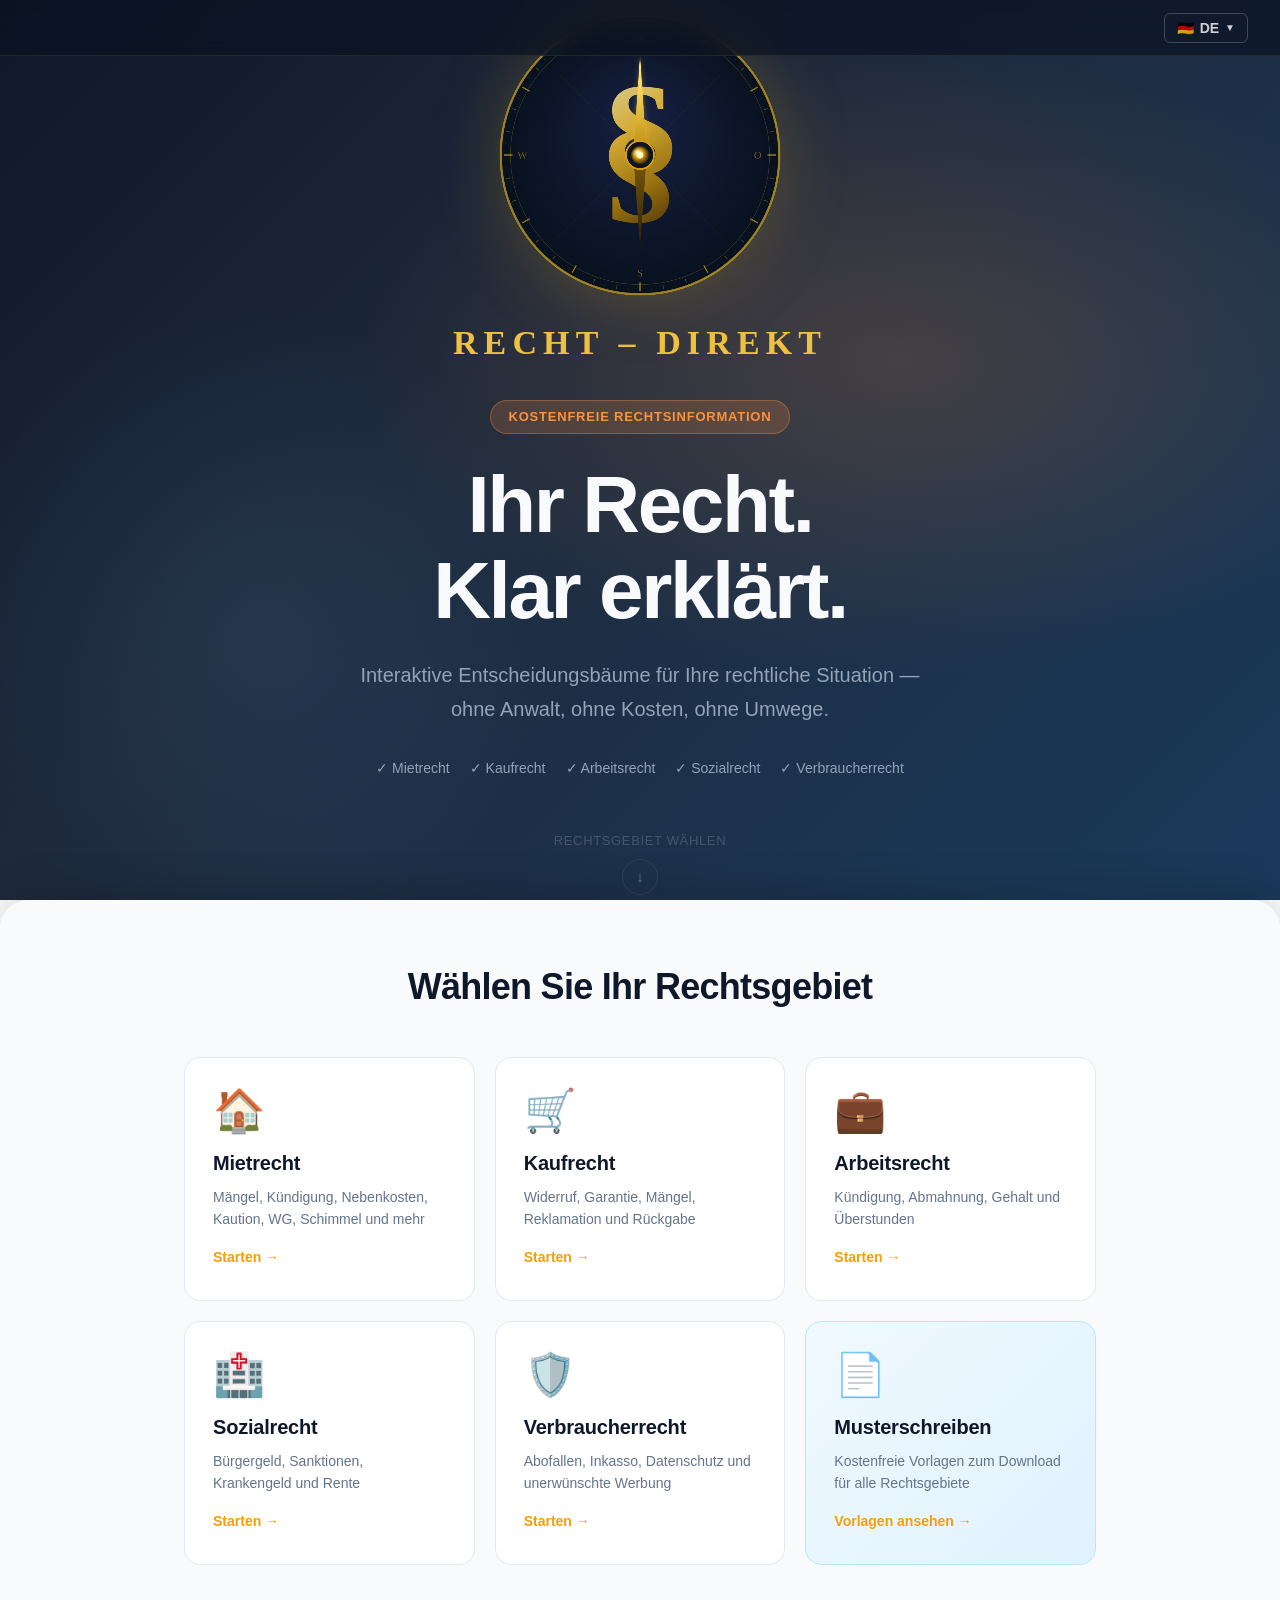
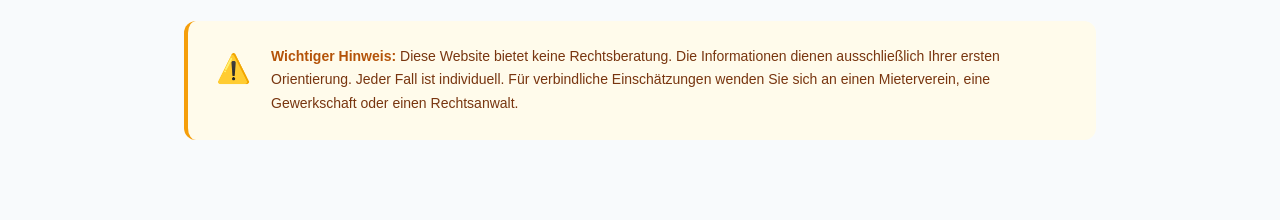
==== index.html @ efb53070 "Add files via upload" ====
<!DOCTYPE html>
<html lang="de" id="html-root">
<head>
  <meta charset="UTF-8">
  <meta name="viewport" content="width=device-width, initial-scale=1.0">
  <title>Recht – Direkt | Kostenfreie Rechtsinformationen</title>
  <style>

    /* Professional Design with Premium Brand Colors */
    body {
  font-family: -apple-system, BlinkMacSystemFont, 'Segoe UI', 'Inter', 'Roboto', sans-serif;
  font-size: 16px;
  line-height: 1.5;
  color: #111827;
  background: #ffffff;
  -webkit-font-smoothing: antialiased;
  -moz-osx-font-smoothing: grayscale;
  min-height: 100vh;
}
    /* Design System CSS */
    :root {
      --color-white: rgba(255, 255, 255, 1);
      --color-black: rgba(0, 0, 0, 1);
      --primary-color: #1e3a8a;
      --accent-color: #f59e0b;

      --color-cream-50: rgba(252, 252, 249, 1);
      --color-cream-100: rgba(255, 255, 253, 1);
      --color-gray-200: rgba(245, 245, 245, 1);
      --color-gray-300: rgba(167, 169, 169, 1);
      --color-gray-400: rgba(119, 124, 124, 1);
      --color-slate-500: rgba(98, 108, 113, 1);
      --color-brown-600: rgba(94, 82, 64, 1);
      --color-charcoal-700: rgba(31, 33, 33, 1);
      --color-charcoal-800: rgba(38, 40, 40, 1);
      --color-slate-900: rgba(19, 52, 59, 1);
      --color-teal-300: rgba(50, 184, 198, 1);
      --color-teal-400: rgba(45, 166, 178, 1);
      --color-teal-500: rgba(33, 128, 141, 1);
      --color-teal-600: rgba(29, 116, 128, 1);
      --color-teal-700: rgba(26, 104, 115, 1);
      --color-teal-800: rgba(41, 150, 161, 1);
      --color-red-400: rgba(255, 84, 89, 1);
      --color-red-500: rgba(192, 21, 47, 1);
      --color-orange-400: rgba(230, 129, 97, 1);
      --color-orange-500: rgba(168, 75, 47, 1);
      --color-brown-600-rgb: 94, 82, 64;
      --color-teal-500-rgb: 33, 128, 141;
      --color-slate-900-rgb: 19, 52, 59;
      --color-slate-500-rgb: 98, 108, 113;
      --color-red-500-rgb: 192, 21, 47;
      --color-red-400-rgb: 255, 84, 89;
      --color-orange-500-rgb: 168, 75, 47;
      --color-orange-400-rgb: 230, 129, 97;
      --color-bg-1: rgba(59, 130, 246, 0.08);
      --color-bg-2: rgba(245, 158, 11, 0.08);
      --color-bg-3: rgba(34, 197, 94, 0.08);
      --color-bg-4: rgba(239, 68, 68, 0.08);
      --color-bg-5: rgba(147, 51, 234, 0.08);
      --color-bg-6: rgba(249, 115, 22, 0.08);
      --color-bg-7: rgba(236, 72, 153, 0.08);
      --color-bg-8: rgba(6, 182, 212, 0.08);
      --color-background: var(--color-cream-50);
      --color-surface: var(--color-cream-100);
      --color-text: var(--color-slate-900);
      --color-text-secondary: var(--color-slate-500);
      --color-primary: var(--color-teal-500);
      --color-primary-hover: var(--color-teal-600);
      --color-primary-active: var(--color-teal-700);
      --color-secondary: rgba(var(--color-brown-600-rgb), 0.12);
      --color-secondary-hover: rgba(var(--color-brown-600-rgb), 0.2);
      --color-secondary-active: rgba(var(--color-brown-600-rgb), 0.25);
      --color-border: rgba(var(--color-brown-600-rgb), 0.2);
      --color-btn-primary-text: var(--color-cream-50);
      --color-card-border: rgba(var(--color-brown-600-rgb), 0.12);
      --color-card-border-inner: rgba(var(--color-brown-600-rgb), 0.12);
      --color-error: var(--color-red-500);
      --color-success: var(--color-teal-500);
      --color-warning: var(--color-orange-500);
      --color-info: var(--color-slate-500);
      --color-focus-ring: rgba(var(--color-teal-500-rgb), 0.4);
      --color-select-caret: rgba(var(--color-slate-900-rgb), 0.8);
      --focus-ring: 0 0 0 3px var(--color-focus-ring);
      --focus-outline: 2px solid var(--color-primary);
      --font-family-base: "FKGroteskNeue", "Geist", "Inter", -apple-system, BlinkMacSystemFont, "Segoe UI", Roboto, sans-serif;
      --font-size-sm: 14px;
      --font-size-base: 16px;
      --font-size-md: 18px;
      --font-size-lg: 20px;
      --font-size-xl: 24px;
      --font-size-2xl: 30px;
      --font-size-3xl: 36px;
      --font-size-4xl: 48px;
      --font-weight-normal: 400;
      --font-weight-medium: 500;
      --font-weight-semibold: 550;
      --font-weight-bold: 600;
      --line-height-tight: 1.25;
      --line-height-normal: 1.5;
      --line-height-relaxed: 1.75;
      --space-8: 8px;
      --space-12: 12px;
      --space-16: 16px;
      --space-20: 20px;
      --space-24: 24px;
      --space-32: 32px;
      --space-48: 48px;
      --radius-base: 8px;
      --radius-md: 10px;
      --radius-lg: 12px;
      --shadow-sm: 0 1px 3px rgba(0, 0, 0, 0.04), 0 1px 2px rgba(0, 0, 0, 0.02);
      --shadow-md: 0 4px 6px -1px rgba(0, 0, 0, 0.04), 0 2px 4px -1px rgba(0, 0, 0, 0.02);
      --duration-fast: 150ms;
      --duration-normal: 250ms;
      --ease-standard: cubic-bezier(0.16, 1, 0.3, 1);
    }

    @media (prefers-color-scheme: dark) {
      :root {
        --color-gray-400-rgb: 119, 124, 124;
        --color-teal-300-rgb: 50, 184, 198;
        --color-gray-300-rgb: 167, 169, 169;
        --color-gray-200-rgb: 245, 245, 245;
        --color-bg-1: rgba(29, 78, 216, 0.15);
        --color-bg-2: rgba(180, 83, 9, 0.15);
        --color-bg-3: rgba(21, 128, 61, 0.15);
        --color-bg-4: rgba(185, 28, 28, 0.15);
        --color-bg-5: rgba(107, 33, 168, 0.15);
        --color-bg-6: rgba(194, 65, 12, 0.15);
        --color-bg-7: rgba(190, 24, 93, 0.15);
        --color-bg-8: rgba(8, 145, 178, 0.15);
        --color-background: var(--color-charcoal-700);
        --color-surface: var(--color-charcoal-800);
        --color-text: var(--color-gray-200);
        --color-text-secondary: rgba(var(--color-gray-300-rgb), 0.7);
        --color-primary: var(--color-teal-300);
        --color-primary-hover: var(--color-teal-400);
        --color-primary-active: var(--color-teal-800);
        --color-secondary: rgba(var(--color-gray-400-rgb), 0.15);
        --color-secondary-hover: rgba(var(--color-gray-400-rgb), 0.25);
        --color-secondary-active: rgba(var(--color-gray-400-rgb), 0.3);
        --color-border: rgba(var(--color-gray-400-rgb), 0.3);
        --color-error: var(--color-red-400);
        --color-success: var(--color-teal-300);
        --color-warning: var(--color-orange-400);
        --color-info: var(--color-gray-300);
        --color-focus-ring: rgba(var(--color-teal-300-rgb), 0.4);
        --color-btn-primary-text: var(--color-slate-900);
        --color-card-border: rgba(var(--color-gray-400-rgb), 0.2);
        --color-card-border-inner: rgba(var(--color-gray-400-rgb), 0.15);
      }
    }

    @font-face {
      font-family: 'FKGroteskNeue';
      src: url('https://r2cdn.perplexity.ai/fonts/FKGroteskNeue.woff2') format('woff2');
    }

    * {
      margin: 0;
      padding: 0;
      box-sizing: border-box;
    }

    html {
      font-family: var(--font-family-base);
      font-size: var(--font-size-base);
      line-height: var(--line-height-relaxed);
      color: var(--color-text);
      background-color: var(--color-background);
      -webkit-font-smoothing: antialiased;
    }

    body {
      min-height: 100vh;
      display: flex;
      flex-direction: column;
    }

    /* Main Container */
    .container {
      max-width: 900px;
      margin: 0 auto;
      padding: var(--space-32);
      width: 100%;
    }

    /* Card Styles - Clean Professional */
    .card {
      background: #ffffff;
      border-radius: 16px;
      box-shadow: 0 2px 8px rgba(0, 0, 0, 0.08);
      padding: 48px;
      margin-bottom: var(--space-32);
      max-width: 900px;
      margin-left: auto;
      margin-right: auto;
    }

    /* Typography */
    h1 {
      font-size: var(--font-size-4xl);
      font-weight: var(--font-weight-bold);
      color: var(--color-text);
      margin-bottom: var(--space-24);
      line-height: var(--line-height-tight);
      letter-spacing: -0.02em;
    }

    h2 {
      font-size: var(--font-size-3xl);
      font-weight: var(--font-weight-semibold);
      color: var(--color-text);
      margin-bottom: var(--space-24);
      line-height: var(--line-height-tight);
      letter-spacing: -0.01em;
    }

    p {
      font-size: var(--font-size-md);
      color: var(--color-text);
      margin-bottom: var(--space-20);
      line-height: var(--line-height-relaxed);
    }

    /* Alert Box */
    .alert {
      background-color: var(--color-bg-3);
      border: 1px solid var(--color-success);
      border-radius: var(--radius-base);
      padding: var(--space-16);
      margin-bottom: var(--space-24);
    }

    .alert p {
      color: var(--color-text);
      margin-bottom: 0;
      font-size: var(--font-size-base);
    }

    /* Buttons - Professional Warm Design */
    .btn {
      display: block;
      width: 100%;
      padding: 16px 32px;
      font-size: 18px;
      font-weight: 500;
      text-align: center;
      border: none;
      border-radius: 12px;
      cursor: pointer;
      transition: all 0.2s ease;
      margin-bottom: 16px;
    }

    .btn-primary {
      background: #1e3a8a;
      color: white;
      box-shadow: 0 2px 4px rgba(30, 58, 138, 0.2);
    }

    .btn-primary:hover {
      background: #1e40af;
      transform: translateY(-1px);
      box-shadow: 0 4px 8px rgba(30, 58, 138, 0.3);
    }

    .btn-primary:active {
      background: #1e3a8a;
      transform: translateY(0);
    }

    .btn-secondary {
      background: white;
      color: #1e3a8a;
      border: 2px solid #1e3a8a;
    }

    .btn-secondary:hover {
      background: rgba(30, 58, 138, 0.05);
      border-color: #1e40af;
      color: #1e40af;
    }

    .btn-back {
      background: white;
      color: #1e3a8a;
      border: 2px solid #e2e8f0;
      padding: 10px 20px;
      font-size: 14px;
      margin-bottom: 24px;
      box-shadow: 0 2px 4px rgba(0,0,0,0.05);
    }

    .btn-back:hover {
      background: #f7fafc;
      border-color: #1e3a8a;
      transform: translateX(-2px);
    }

    /* Progress Indicator - Clean Design */
    .progress {
      background: #f7fafc;
      color: #1e3a8a;
      padding: 12px 24px;
      border-radius: 8px;
      font-size: 16px;
      text-align: center;
      margin-bottom: 32px;
      font-weight: 500;
      border: 1px solid #e2e8f0;
    }

    /* Hint Box */
    .hint {
      background-color: var(--color-bg-2);
      border-left: 3px solid var(--color-warning);
      padding: var(--space-12) var(--space-16);
      margin-bottom: var(--space-20);
      border-radius: var(--radius-base);
      font-size: var(--font-size-sm);
      color: var(--color-text);
    }

    /* Legal Reference */
    .legal-ref {
      background-color: var(--color-secondary);
      border: 1px solid var(--color-border);
      border-radius: var(--radius-base);
      padding: var(--space-12) var(--space-16);
      margin-top: var(--space-20);
      font-size: var(--font-size-sm);
      color: var(--color-text-secondary);
      font-style: italic;
    }

    /* Footer */
    .footer {
      text-align: center;
      padding: var(--space-32) var(--space-24);
      margin-top: auto;
    }

    .footer p {
      font-size: var(--font-size-sm);
      color: var(--color-text-secondary);
    }

    /* Result Card - Professional Design */
    .result-card {
      background: white;
      border: 1px solid #e2e8f0;
      border-radius: 12px;
      padding: 24px;
      margin-bottom: 24px;
      box-shadow: 0 2px 4px rgba(0,0,0,0.05);
      transition: all 0.2s ease;
    }

    .result-card:hover {
      transform: translateY(-2px);
      box-shadow: 0 4px 12px rgba(0,0,0,0.1);
    }

    .result-card h2 {
      color: #1e3a8a;
      margin-bottom: 16px;
    }

    .result-card p {
      color: #2d3748;
      font-size: 16px;
      line-height: 1.6;
    }

    /* Hidden Class */
    .hidden {
      display: none;
    }

    /* ========== PAGE-SPECIFIC DESIGN ========== */
.site-header {
  position: fixed;
  top: 0; left: 0; right: 0;
  z-index: 300;
  display: flex;
  align-items: center;
  justify-content: space-between;
  padding: 0 32px;
  height: 56px;
  background: transparent;
  transition: background 0.35s ease, box-shadow 0.35s ease;
}
.site-header.solid {
  background: rgba(8, 17, 30, 0.96);
  box-shadow: 0 2px 20px rgba(0,0,0,0.35);
}
.site-header.page-light {
  background: #ffffff;
  box-shadow: 0 2px 8px rgba(0,0,0,0.08);
}
.container {
  max-width: 1200px;
  margin: 0 auto;
  padding: 0 24px;
}
.logo-wrapper { display: flex; align-items: center; gap: 10px; }
.logo-link {
  display: flex; align-items: center; gap: 10px;
  text-decoration: none;
  transition: opacity 0.2s;
}
.logo-link:hover { opacity: 0.85; }
.logo-text {
  font-size: 18px;
  font-weight: 700;
  color: #f0c040;
  letter-spacing: 0.04em;
  font-family: 'Georgia', serif;
  white-space: nowrap;
}
.site-header.page-light .logo-text { color: #1e3a8a; }
@media (max-width: 768px) {
  .site-header { padding: 0 16px; }
  .logo-text { font-size: 15px; }
}

.hero {
  padding: 80px 0;
  text-align: center;
}
.hero-title {
  font-size: 48px;
  font-weight: 700;
  line-height: 1.2;
  color: #111827;
  margin-bottom: 24px;
  max-width: 900px;
  margin-left: auto;
  margin-right: auto;
}
.hero-subtitle {
  font-size: 20px;
  line-height: 1.75;
  color: #4b5563;
  margin-bottom: 48px;
  max-width: 800px;
  margin-left: auto;
  margin-right: auto;
}
.hero-features {
  display: flex;
  flex-direction: column;
  gap: 16px;
  max-width: 700px;
  margin: 0 auto;
  text-align: left;
}
.feature-item {
  display: flex;
  align-items: center;
  gap: 12px;
  font-size: 18px;
  line-height: 1.5;
}
.feature-icon {
  color: #38a169;
  font-size: 24px;
  flex-shrink: 0;
}
@media (max-width: 768px) {
  .hero {
    padding: 48px 0;
  }
  .hero-title {
    font-size: 32px;
  }
  .hero-subtitle {
    font-size: 18px;
  }
  .feature-item {
    font-size: 16px;
  }
}

.areas {
  padding: 80px 0;
  background: #f9fafb;
}
.section-title {
  font-size: 36px;
  font-weight: 600;
  text-align: center;
  margin-bottom: 48px;
  color: #111827;
}
.areas-grid {
  display: grid;
  grid-template-columns: repeat(2, 1fr);
  gap: 24px;
  max-width: 1000px;
  margin: 0 auto;
}
.area-card {
  background: white;
  border: 1px solid #e5e7eb;
  border-radius: 12px;
  padding: 32px;
  text-decoration: none;
  transition: all 0.2s ease;
  display: flex;
  flex-direction: column;
  position: relative;
}
.area-card:hover {
  transform: translateY(-4px);
  box-shadow: 0 12px 24px rgba(0, 0, 0, 0.1);
  border-color: #3b82f6;
}
.card-icon {
  font-size: 48px;
  margin-bottom: 16px;
}
.card-title {
  font-size: 24px;
  font-weight: 600;
  color: #111827;
  margin: 0 0 8px 0;
}
.card-description {
  font-size: 16px;
  line-height: 1.5;
  color: #6b7280;
  margin: 0 0 16px 0;
  flex-grow: 1;
}
.card-arrow {
  font-size: 24px;
  color: #3b82f6;
  align-self: flex-start;
}
@media (max-width: 768px) {
  .areas-grid {
    grid-template-columns: 1fr;
  }
  .section-title {
    font-size: 28px;
  }
}

.disclaimer {
  padding: 80px 0;
}
.disclaimer-box {
  background: #fffbeb;
  border-left: 4px solid #f59e0b;
  border-radius: 8px;
  padding: 24px;
  display: flex;
  gap: 16px;
  max-width: 900px;
  margin: 0 auto;
}
.disclaimer-icon {
  font-size: 32px;
  flex-shrink: 0;
}
.disclaimer-title {
  font-size: 20px;
  font-weight: 600;
  color: #78350f;
  margin: 0 0 8px 0;
}
.disclaimer-text {
  font-size: 14px;
  line-height: 1.6;
  color: #78350f;
  margin: 0;
}

.site-footer {
  background: #f9fafb;
  border-top: 1px solid #e5e7eb;
  padding: 48px 0;
}
.footer-content {
  display: flex;
  justify-content: space-between;
  align-items: center;
  flex-wrap: wrap;
  gap: 16px;
}
.footer-copyright {
  font-size: 14px;
  color: #6b7280;
  margin: 0;
}
.footer-nav {
  display: flex;
  gap: 16px;
  align-items: center;
}
.footer-link {
  font-size: 14px;
  color: #6b7280;
  text-decoration: none;
}
.footer-link:hover {
  color: #3b82f6;
}
.footer-separator {
  color: #d1d5db;
}
@media (max-width: 768px) {
  .footer-content {
    flex-direction: column;
    text-align: center;
  }
}
/* ========== DESIGN SYSTEM (overwrite for global and reset) ========== */
* {
  margin: 0;
  padding: 0;
  box-sizing: border-box;
}
a {
  color: var(--primary-color);
  text-decoration: none;
  transition: color 0.2s ease;
}

a:hover {
  color: #1e40af;
}
img {
  max-width: 100%;
  height: auto;
  display: block;
}

/* Responsive */
    @media (max-width: 640px) {
      .container {
        padding: var(--space-16);
      }

      .card {
        padding: var(--space-32);
      }

      h1 {
        font-size: var(--font-size-3xl);
      }

      h2 {
        font-size: var(--font-size-2xl);
      }
      
      .btn {
        padding: 14px 24px;
        font-size: 16px;
      }
    }
  

/* ═══ SCROLL-AWAY HERO ═══════════════════════════════════════════════════ */
.rd-hero {
  position: fixed;
  top: 0; left: 0; right: 0;
  height: 100vh;
  z-index: 0;
  background: linear-gradient(135deg, #0f172a 0%, #1e293b 40%, #1a3a5c 100%);
  display: flex;
  align-items: center;
  justify-content: center;
  overflow: hidden;
}
.rd-hero::before {
  content: '';
  position: absolute;
  inset: 0;
  background:
    radial-gradient(ellipse 60% 50% at 70% 40%, rgba(251,146,60,0.18) 0%, transparent 70%),
    radial-gradient(ellipse 40% 60% at 20% 70%, rgba(99,179,237,0.10) 0%, transparent 60%);
  pointer-events: none;
}
.rd-hero-inner {
  position: relative;
  z-index: 1;
  text-align: center;
  padding: 0 24px;
  max-width: 780px;
  width: 100%;
}
.rd-hero-logo-wrap {
  display: flex;
  flex-direction: column;
  align-items: center;
  margin-bottom: 32px;
  gap: 12px;
}
.rd-hero-logo-wrap canvas {
  filter: drop-shadow(0 0 32px rgba(212,160,23,0.25));
  transition: filter 0.4s ease;
  cursor: pointer;
}
.rd-hero-logo-wrap:hover canvas {
  filter: drop-shadow(0 0 52px rgba(212,160,23,0.5));
}
.rd-hero-wordmark {
  font-family: 'Georgia', 'Times New Roman', serif;
  font-size: clamp(22px, 3.5vw, 34px);
  font-weight: 700;
  letter-spacing: 0.18em;
  color: #f0c040;
  text-transform: uppercase;
}
@media (max-width: 600px) {
  .rd-hero-logo-wrap canvas { width: 220px !important; height: 220px !important; }
  .rd-hero-wordmark { font-size: 20px; }
}
.rd-hero-badge {
  display: inline-block;
  background: rgba(251,146,60,0.18);
  color: #fb923c;
  border: 1px solid rgba(251,146,60,0.35);
  border-radius: 99px;
  font-size: 13px;
  font-weight: 600;
  letter-spacing: .06em;
  text-transform: uppercase;
  padding: 6px 18px;
  margin-bottom: 28px;
}
.rd-hero-h1 {
  font-size: clamp(42px, 7vw, 80px);
  font-weight: 800;
  color: #f8fafc;
  line-height: 1.08;
  letter-spacing: -0.03em;
  margin: 0 0 24px;
}
.rd-hero-sub {
  font-size: clamp(16px, 2.2vw, 20px);
  color: #94a3b8;
  line-height: 1.7;
  margin: 0 auto 32px;
  max-width: 560px;
}
.rd-hero-checks {
  display: flex;
  flex-wrap: wrap;
  gap: 10px 20px;
  justify-content: center;
  margin-bottom: 52px;
  color: #64748b;
  font-size: 14px;
  font-weight: 500;
}
.rd-hero-checks span {
  color: #94a3b8;
}
.rd-scroll-hint {
  display: flex;
  flex-direction: column;
  align-items: center;
  gap: 8px;
  color: #475569;
  font-size: 13px;
  letter-spacing: .05em;
  text-transform: uppercase;
}
.rd-scroll-arrow {
  width: 36px; height: 36px;
  border: 1.5px solid #334155;
  border-radius: 50%;
  display: flex; align-items: center; justify-content: center;
  font-size: 16px;
  color: #64748b;
  animation: bounce 2s ease-in-out infinite;
}
@keyframes bounce {
  0%,100% { transform: translateY(0); opacity:.7; }
  50%      { transform: translateY(5px); opacity:1; }
}

/* ═══ CONTENT PANEL (slides over hero) ══════════════════════════════════ */
.rd-content-panel {
  position: relative;
  z-index: 10;
  margin-top: 100vh;
  background: #f8fafc;
  border-radius: 28px 28px 0 0;
  box-shadow: 0 -8px 40px rgba(0,0,0,0.18);
}
.rd-content-inner {
  max-width: 960px;
  margin: 0 auto;
  padding: 64px 24px 80px;
}
.rd-section-title {
  font-size: clamp(24px, 3.5vw, 36px);
  font-weight: 700;
  color: #0f172a;
  text-align: center;
  letter-spacing: -0.02em;
  margin: 0 0 48px;
}
.rd-cards-grid {
  display: grid;
  grid-template-columns: repeat(auto-fit, minmax(280px, 1fr));
  gap: 20px;
  margin-bottom: 56px;
}
.rd-card {
  background: #ffffff;
  border: 1px solid #e2e8f0;
  border-radius: 16px;
  padding: 32px 28px;
  cursor: pointer;
  transition: transform .25s ease, box-shadow .25s ease, border-color .25s ease;
}
.rd-card:hover {
  transform: translateY(-6px);
  box-shadow: 0 16px 32px rgba(15,23,42,.10);
  border-color: #cbd5e1;
}
.rd-card-icon {
  font-size: 42px;
  margin-bottom: 16px;
  line-height: 1;
}
.rd-card h3 {
  font-size: 20px;
  font-weight: 700;
  color: #0f172a;
  margin: 0 0 8px;
  letter-spacing: -.01em;
}
.rd-card p {
  font-size: 14px;
  color: #64748b;
  line-height: 1.6;
  margin: 0 0 16px;
}
.rd-card-cta {
  font-size: 14px;
  font-weight: 600;
  color: var(--accent-color, #e07b2a);
}
.rd-card-templates {
  background: linear-gradient(135deg, #f0f9ff, #e0f2fe);
  border-color: #bae6fd;
}
.rd-disclaimer {
  display: flex;
  gap: 20px;
  align-items: flex-start;
  background: #fffbeb;
  border-left: 4px solid #f59e0b;
  border-radius: 12px;
  padding: 24px 28px;
  font-size: 14px;
  color: #78350f;
  line-height: 1.7;
}
.rd-disclaimer-icon { font-size: 28px; flex-shrink: 0; }
.rd-disclaimer strong { color: #b45309; }



/* Mobile */
@media (max-width: 600px) {
  .rd-hero-h1 { font-size: 40px; }
  .rd-content-inner { padding: 40px 16px 60px; }
  .rd-cards-grid { grid-template-columns: 1fr; }
}

  
/* ═══════════════════════════════════════════════
   SITZUNGSSPEICHER / PFAD-HISTORY — v1
   Breadcrumb-Leiste, Zurück-Button-Upgrade,
   Session-Zusammenfassung am Ergebnis
═══════════════════════════════════════════════ */

/* ── Breadcrumb-Leiste ── */
#rd-breadcrumb {
  display: none;
  position: sticky;
  top: 0;
  z-index: 200;
  background: var(--color-surface, #fff);
  border-bottom: 1px solid var(--color-border, #e5e7eb);
  padding: 8px 16px;
  max-width: 100%;
  overflow-x: auto;
  white-space: nowrap;
  scrollbar-width: none;
  box-shadow: 0 2px 8px rgba(0,0,0,0.04);
}
#rd-breadcrumb::-webkit-scrollbar { display: none; }
#rd-breadcrumb.visible { display: flex; align-items: center; gap: 0; }

.rd-bc-item {
  display: inline-flex;
  align-items: center;
  font-size: 13px;
  color: var(--color-text-secondary, #6b7280);
  cursor: pointer;
  padding: 4px 6px;
  border-radius: 6px;
  transition: background 0.15s, color 0.15s;
  flex-shrink: 0;
  max-width: 160px;
  overflow: hidden;
  text-overflow: ellipsis;
}
.rd-bc-item:hover { background: var(--color-bg-1, #f3f4f6); color: var(--color-text, #111); }
.rd-bc-item.current {
  color: var(--color-primary, #1e3a8a);
  font-weight: 600;
  cursor: default;
  pointer-events: none;
}
.rd-bc-sep {
  font-size: 12px;
  color: var(--color-text-secondary, #9ca3af);
  padding: 0 2px;
  flex-shrink: 0;
}

/* ── Pfad-Zusammenfassung am Ergebnis ── */
.rd-path-summary {
  display: flex;
  flex-wrap: wrap;
  gap: 6px;
  align-items: center;
  background: var(--color-bg-1, #f8fafc);
  border: 1px solid var(--color-border, #e5e7eb);
  border-radius: 8px;
  padding: 10px 14px;
  margin-bottom: 18px;
  font-size: 13px;
}
.rd-path-summary-label {
  font-weight: 700;
  color: var(--color-text-secondary, #6b7280);
  letter-spacing: .04em;
  text-transform: uppercase;
  font-size: 11px;
  width: 100%;
  margin-bottom: 4px;
}
.rd-path-step {
  display: inline-flex;
  align-items: center;
  gap: 4px;
  background: var(--color-surface, #fff);
  border: 1px solid var(--color-border, #e5e7eb);
  border-radius: 99px;
  padding: 3px 10px;
  font-size: 12px;
  color: var(--color-text, #111);
  cursor: pointer;
  transition: background 0.15s;
}
.rd-path-step:hover { background: var(--color-primary, #1e3a8a); color: #fff; border-color: var(--color-primary, #1e3a8a); }
.rd-path-step-arrow {
  color: var(--color-text-secondary, #9ca3af);
  font-size: 12px;
}

/* ── Zurück-Button verbessert ── */
.btn-back {
  display: inline-flex;
  align-items: center;
  gap: 6px;
  transition: transform 0.15s, background 0.15s;
}
.btn-back:hover { transform: translateX(-2px); }
.btn-back:disabled { opacity: 0.4; pointer-events: none; }

@media (max-width: 640px) {
  #rd-breadcrumb { padding: 6px 12px; }
  .rd-bc-item { max-width: 110px; }
}


    /* ── Language Selector ── */
    .lang-selector {
      position: relative;
      margin-left: auto;
    }
    .lang-btn {
      display: flex;
      align-items: center;
      gap: 6px;
      background: rgba(255,255,255,0.12);
      border: 1px solid rgba(255,255,255,0.3);
      color: inherit;
      padding: 6px 12px;
      border-radius: 6px;
      cursor: pointer;
      font-size: 14px;
      font-weight: 600;
      transition: background 0.2s;
      white-space: nowrap;
    }
    .lang-btn:hover { background: rgba(255,255,255,0.22); }
    .lang-btn .lang-arrow { font-size: 10px; transition: transform 0.2s; }
    .lang-btn.open .lang-arrow { transform: rotate(180deg); }
    .lang-dropdown {
      display: none;
      position: absolute;
      top: calc(100% + 6px);
      right: 0;
      background: #fff;
      border: 1px solid #e5e7eb;
      border-radius: 8px;
      box-shadow: 0 8px 24px rgba(0,0,0,0.12);
      min-width: 160px;
      z-index: 9999;
      overflow: hidden;
    }
    .lang-dropdown.open { display: block; }
    .lang-option {
      display: flex;
      align-items: center;
      gap: 10px;
      padding: 10px 16px;
      cursor: pointer;
      font-size: 14px;
      font-weight: 500;
      color: #1f2937;
      transition: background 0.15s;
    }
    .lang-option:hover { background: #f3f4f6; }
    .lang-option.active { background: #eff6ff; color: #1e3a8a; font-weight: 700; }
    .lang-option .lang-flag { font-size: 18px; }
</style>

<style>
/* ═══════════════════════════════════════════════════════
   SUB-PAGE THEME — Recht Direkt · Light & Clean
   Startseite bleibt UNVERÄNDERT
   Sub-pages: helles Design mit Navy + Gold Akzenten
   ═══════════════════════════════════════════════════════ */

/* ── Header (alle Seiten) ── */
.site-header {
  background: rgba(10, 18, 34, 0.72) !important;
  backdrop-filter: blur(14px) !important;
  -webkit-backdrop-filter: blur(14px) !important;
  border-bottom: 1px solid rgba(200,160,32,0.14) !important;
}
.site-header.page-light,
.site-header.solid {
  background: rgba(255,255,255,0.92) !important;
  backdrop-filter: blur(14px) !important;
  border-bottom: 1px solid rgba(0,0,0,0.08) !important;
}
.site-header.page-light .nav-link,
.site-header.solid .nav-link {
  color: #1e3a8a !important;
}
.site-header.page-light .nav-link:hover,
.site-header.solid .nav-link:hover {
  color: #c8a020 !important;
}
.site-header.page-light .logo-text,
.site-header.solid .logo-text {
  color: #1e3a8a !important;
}
.site-header.page-light .lang-btn,
.site-header.solid .lang-btn {
  color: #1e3a8a !important;
  border-color: rgba(0,0,0,0.18) !important;
}
/* Default (on home/dark): keep gold */
.logo-text { color: #f0c040 !important; }
.nav-link { color: rgba(255,255,255,0.80) !important; }
.nav-link:hover { color: #f0c040 !important; }
.lang-btn {
  color: rgba(255,255,255,0.80) !important;
  border-color: rgba(255,255,255,0.20) !important;
  background: transparent !important;
}
.lang-dropdown {
  background: #ffffff !important;
  border: 1px solid rgba(0,0,0,0.10) !important;
  box-shadow: 0 8px 24px rgba(0,0,0,0.12) !important;
}
.lang-option { color: #1e3a8a !important; }
.lang-option:hover, .lang-option.active {
  background: rgba(200,160,32,0.10) !important;
  color: #c8a020 !important;
}

/* ── Sub-page body background ── */
body.sub-page {
  background: #f4f6f9 !important;
}

/* ── Sub-page wrappers ── */
.sub-page .page:not(#home) {
  background: transparent !important;
}

/* ── Sub-page: .card (decision-tree containers) ── */
.sub-page .card {
  background: #ffffff !important;
  border: 1px solid #e2e8f0 !important;
  box-shadow: 0 2px 16px rgba(0,0,0,0.07) !important;
  color: #1a2a3a !important;
}
.sub-page .card h1 {
  color: #1e3a8a !important;
}
.sub-page .card h2 {
  color: #1e3a8a !important;
  opacity: 0.85;
}
.sub-page .card h3 {
  color: #2d4a7a !important;
}
.sub-page .card p,
.sub-page .card li {
  color: #374151 !important;
}

/* ── Buttons ── */
.sub-page .btn-primary {
  background: #1e3a8a !important;
  color: #ffffff !important;
  font-weight: 600 !important;
  border: none !important;
  box-shadow: 0 2px 10px rgba(30,58,138,0.20) !important;
}
.sub-page .btn-primary:hover {
  background: #1e40af !important;
  box-shadow: 0 4px 18px rgba(30,58,138,0.32) !important;
  transform: translateY(-1px) !important;
}
.sub-page .btn-back {
  background: #ffffff !important;
  color: #1e3a8a !important;
  border: 1px solid #d1d9e8 !important;
  box-shadow: 0 1px 4px rgba(0,0,0,0.06) !important;
}
.sub-page .btn-back:hover {
  background: #f0f4ff !important;
  border-color: #1e3a8a !important;
}
.sub-page .btn:not(.btn-primary):not(.btn-back) {
  background: #f8fafc !important;
  color: #1e3a8a !important;
  border: 1px solid #d1d9e8 !important;
}
.sub-page .btn:not(.btn-primary):not(.btn-back):hover {
  background: #f0f4ff !important;
  border-color: #1e3a8a !important;
}

/* ── Progress bar ── */
.sub-page .progress-bar-fill {
  background: linear-gradient(90deg, #1e3a8a, #3b6fd4) !important;
}
.sub-page .progress-text {
  color: #6b7280 !important;
}

/* ── Result / question cards (inline HTML) ── */
.sub-page .result-card,
.sub-page .question-card {
  background: #ffffff !important;
  border: 1px solid #e2e8f0 !important;
  color: #1a2a3a !important;
  box-shadow: 0 2px 12px rgba(0,0,0,0.06) !important;
}
.sub-page .result-card h1,
.sub-page .result-card h2,
.sub-page .question-card h1,
.sub-page .question-card h2 {
  color: #1e3a8a !important;
}
.sub-page .result-card p,
.sub-page .result-card li,
.sub-page .question-card p,
.sub-page .question-card li {
  color: #374151 !important;
}

/* ── Tables ── */
.sub-page th {
  background: #eef2fb !important;
  color: #1e3a8a !important;
}
.sub-page td {
  color: #374151 !important;
  border-bottom: 1px solid #e2e8f0 !important;
}
.sub-page tr:nth-child(even) td {
  background: #f8fafc !important;
}

/* ── Links ── */
.sub-page a:not(.nav-link):not(.logo-link) {
  color: #1e3a8a !important;
}
.sub-page a:not(.nav-link):not(.logo-link):hover {
  color: #c8a020 !important;
}

/* ── Footer in sub-pages ── */
.sub-page footer,
.sub-page .footer {
  background: #eef2fb !important;
  color: #6b7280 !important;
  border-top: 1px solid #d1d9e8 !important;
}

/* ── Sub-page centered logo banner ── */
#subpage-logo-banner {
  display: none;
  position: relative;
  z-index: 90;
  width: 100%;
  text-align: center;
  padding: 8px 0 8px;
  background: linear-gradient(160deg, #0f1e36 0%, #0a1628 55%, #06101e 100%);
  border-bottom: 3px solid rgba(200,160,32,0.45);
  box-shadow: 0 4px 32px rgba(0,0,0,0.45);
}
body.sub-page #subpage-logo-banner {
  display: block;
}
.subpage-banner-wordmark {
  font-family: 'Georgia','Times New Roman',serif;
  font-size: 17px;
  font-weight: 700;
  letter-spacing: 0.22em;
  color: #f0c040;
  text-transform: uppercase;
}
.subpage-banner-sub {
  font-size: 11px;
  letter-spacing: 0.14em;
  color: rgba(255,255,255,0.52);
  margin-top: 2px;
  text-transform: uppercase;
  font-family: -apple-system, BlinkMacSystemFont, 'Segoe UI', sans-serif;
}
#subpage-logo-banner a:hover .subpage-banner-wordmark {
  color: #ffe070;
}
#subpage-logo-banner a {
  display: flex;
  flex-direction: column;
  align-items: center;
  gap: 8px;
  text-decoration: none;
}
</style>




  <link rel="manifest" href="manifest.json">
  <meta name="theme-color" content="#1e3a8a">
  <meta name="mobile-web-app-capable" content="yes">
  <meta name="apple-mobile-web-app-capable" content="yes">
  <meta name="apple-mobile-web-app-status-bar-style" content="default">
  <meta name="apple-mobile-web-app-title" content="Recht – Direkt">
  <link rel="apple-touch-icon" href="icon-192.png">
  <script>
    if ('serviceWorker' in navigator) {
      window.addEventListener('load', function() {
        navigator.serviceWorker.register('sw.js').then(function(reg) {
          console.log('SW registered:', reg.scope);
        }).catch(function(err) {
          console.log('SW registration failed:', err);
        });
      });
    }
  </script>
</head>
<body>
<nav id="rd-breadcrumb" aria-label="Navigationspfad" role="navigation"></nav>

<header class="site-header" id="site-header">
  <!-- Slim logo (hidden on home, visible on sub-pages) -->
  <div class="logo-wrapper" id="header-logo" style="opacity:0;pointer-events:none;transition:opacity 0.3s;">
    <a href="/" class="logo-link" onclick="navigate('home');return false;">
      <canvas id="rd-logo-canvas" width="180" height="180"
              style="height:42px;width:42px;display:block;"
              aria-label="Recht – Direkt Logo"></canvas>
      <div class="logo-text">Recht – Direkt</div>
    </a>
  </div>
  <!-- Nav -->
  <nav class="site-nav" id="site-nav" aria-label="Hauptnavigation" style="opacity:0;pointer-events:none;transition:opacity 0.3s;">
    <ul class="nav-list">
      <li><a href="#" class="nav-link" onclick="navigate('home')">Startseite</a></li>
      <li><a href="#" class="nav-link" onclick="navigate('templates_page')">Mustervorlagen</a></li>
    </ul>
  </nav>
  <!-- Language Selector -->
  <div class="lang-selector" id="lang-selector">
    <button class="lang-btn" id="lang-btn" onclick="toggleLangDropdown()" aria-haspopup="true" aria-expanded="false">
      <span id="lang-flag">🇩🇪</span>
      <span id="lang-label">DE</span>
      <span class="lang-arrow">▼</span>
    </button>
    <div class="lang-dropdown" id="lang-dropdown">
      <div class="lang-option active" id="lang-opt-de" onclick="setLanguage('de')">
        <span class="lang-flag">🇩🇪</span> Deutsch
      </div>
      <div class="lang-option" id="lang-opt-en" onclick="setLanguage('en')">
        <span class="lang-flag">🇬🇧</span> English
      </div>
    </div>
  </div>
</header>
<!-- Sub-page centered logo banner -->
<div id="subpage-logo-banner">
  <a href="/" onclick="navigate('home');return false;" style="display:flex;flex-direction:column;align-items:center;gap:6px;text-decoration:none;">
    <canvas id="rd-logo-canvas-banner" width="180" height="180"
            style="width:80px;height:80px;display:block;filter:drop-shadow(0 0 24px rgba(212,160,23,0.50));"
            aria-label="Recht – Direkt Logo"></canvas>
    <span class="subpage-banner-wordmark">Recht – Direkt</span>
    <span class="subpage-banner-sub">Kostenfreie Rechtsinformation</span>
  </a>
</div>


<div id="home" class="page" style="position:relative;min-height:100vh;padding:0;max-width:none;background:transparent;">

  <!-- HERO: fixed behind content, disappears on scroll -->
  <div class="rd-hero" id="rd-hero-logo-link">
    <div class="rd-hero-inner">
      <!-- Large interactive compass logo -->
      <div class="rd-hero-logo-wrap">
        <canvas id="rd-hero-logo-canvas" width="840" height="840"
                style="width:300px;height:300px;display:block;"
                aria-label="Recht – Direkt Kompass"></canvas>
        <div class="rd-hero-wordmark">Recht – Direkt</div>
      </div>
      <div class="rd-hero-badge">Kostenfreie Rechtsinformation</div>
      <h1 class="rd-hero-h1">Ihr Recht.<br>Klar erklärt.</h1>
      <p class="rd-hero-sub">Interaktive Entscheidungsbäume für Ihre rechtliche Situation — ohne Anwalt, ohne Kosten, ohne Umwege.</p>
      <div class="rd-hero-checks">
        <span>✓ Mietrecht</span><span>✓ Kaufrecht</span><span>✓ Arbeitsrecht</span>
        <span>✓ Sozialrecht</span><span>✓ Verbraucherrecht</span>
      </div>
      <div class="rd-scroll-hint">
        <span>Rechtsgebiet wählen</span>
        <div class="rd-scroll-arrow">↓</div>
      </div>
    </div>
  </div>

  <!-- CONTENT PANEL: scrolls over hero -->
  <div class="rd-content-panel">
    <div class="rd-content-inner">

      <h2 class="rd-section-title">Wählen Sie Ihr Rechtsgebiet</h2>

      <div class="rd-cards-grid">
        <div class="rd-card" onclick="navigate('rechtsgebiet_mietrecht')">
          <div class="rd-card-icon">🏠</div>
          <h3>Mietrecht</h3>
          <p>Mängel, Kündigung, Nebenkosten, Kaution, WG, Schimmel und mehr</p>
          <div class="rd-card-cta">Starten →</div>
        </div>
        <div class="rd-card" onclick="navigate('rechtsgebiet_kaufrecht')">
          <div class="rd-card-icon">🛒</div>
          <h3>Kaufrecht</h3>
          <p>Widerruf, Garantie, Mängel, Reklamation und Rückgabe</p>
          <div class="rd-card-cta">Starten →</div>
        </div>
        <div class="rd-card" onclick="navigate('rechtsgebiet_arbeitsrecht')">
          <div class="rd-card-icon">💼</div>
          <h3>Arbeitsrecht</h3>
          <p>Kündigung, Abmahnung, Gehalt und Überstunden</p>
          <div class="rd-card-cta">Starten →</div>
        </div>
        <div class="rd-card" onclick="navigate('rechtsgebiet_sozialrecht')">
          <div class="rd-card-icon">🏥</div>
          <h3>Sozialrecht</h3>
          <p>Bürgergeld, Sanktionen, Krankengeld und Rente</p>
          <div class="rd-card-cta">Starten →</div>
        </div>
        <div class="rd-card" onclick="navigate('rechtsgebiet_verbraucherrecht')">
          <div class="rd-card-icon">🛡️</div>
          <h3>Verbraucherrecht</h3>
          <p>Abofallen, Inkasso, Datenschutz und unerwünschte Werbung</p>
          <div class="rd-card-cta">Starten →</div>
        </div>
        <div class="rd-card rd-card-templates" onclick="showTemplatesPage()">
          <div class="rd-card-icon">📄</div>
          <h3>Musterschreiben</h3>
          <p>Kostenfreie Vorlagen zum Download für alle Rechtsgebiete</p>
          <div class="rd-card-cta">Vorlagen ansehen →</div>
        </div>
      </div>

      <div class="rd-disclaimer">
        <span class="rd-disclaimer-icon">⚠️</span>
        <div>
          <strong>Wichtiger Hinweis:</strong> Diese Website bietet keine Rechtsberatung.
          Die Informationen dienen ausschließlich Ihrer ersten Orientierung.
          Jeder Fall ist individuell. Für verbindliche Einschätzungen wenden Sie sich
          an einen Mieterverein, eine Gewerkschaft oder einen Rechtsanwalt.
        </div>
      </div>

    </div>
  </div>
</div>

<div id="rechtsgebiet_kaufrecht" class="page hidden">
      <button class="btn btn-back" onclick="navigate('home')">&larr; Zurück zur Startseite</button>
      <div class="card">
        <h1 style="margin-bottom: var(--space-24);">🛒 Kaufrecht</h1>
        <p style="font-size: var(--font-size-lg); margin-bottom: var(--space-24);">Hilfe bei Problemen mit Käufen, Mängeln, Widerruf und Lieferverzug.</p>
        <button class="btn btn-primary" onclick="navigate('main')">Los geht's →</button>
      </div>
    </div>
<div id="rechtsgebiet_mietrecht" class="page hidden">
      <button class="btn btn-back" onclick="navigate('home')">&larr; Zurück zur Startseite</button>
      <div class="card">
        <h1 style="margin-bottom: var(--space-24);">🏠 Mietrecht</h1>
        <p style="font-size: var(--font-size-lg); margin-bottom: var(--space-24);">Hilfe bei Problemen mit der Mietwohnung, Vermieter und Kaution.</p>
        <button class="btn btn-primary" onclick="navigate('mietrecht_main')">Los geht's →</button>
      </div>
    </div>
<div id="rechtsgebiet_arbeitsrecht" class="page hidden">
      <button class="btn btn-back" onclick="navigate('home')">&larr; Zurück zur Startseite</button>
      <div class="card">
        <h1 style="margin-bottom: var(--space-24);">💼 Arbeitsrecht</h1>
        <p style="font-size: var(--font-size-lg); margin-bottom: var(--space-24);">Hilfe bei Problemen im Arbeitsverhältnis: Abmahnung, Kündigung, Lohn.</p>
        <button class="btn btn-primary" onclick="navigate('arbeitsrecht_main')">Los geht's →</button>
      </div>
    </div>
<div id="rechtsgebiet_sozialrecht" class="page hidden">
      <button class="btn btn-back" onclick="navigate('home')">&larr; Zurück zur Startseite</button>
      <div class="card">
        <h1 style="margin-bottom: var(--space-24);">🤝 Sozialrecht</h1>
        <p style="font-size: var(--font-size-lg); margin-bottom: var(--space-24);">Hilfe bei Problemen mit Bürgergeld, ALG I, Wohngeld und Sanktionen.</p>
        <button class="btn btn-primary" onclick="navigate('sozialrecht_main')">Los geht's →</button>
      </div>
    </div>
<div id="rechtsgebiet_verbraucherrecht" class="page hidden">
      <button class="btn btn-back" onclick="navigate('home')">&larr; Zurück zur Startseite</button>
      <div class="card">
        <h1 style="margin-bottom: var(--space-24);">🛡️ Verbraucherrecht</h1>
        <p style="font-size: var(--font-size-lg); margin-bottom: var(--space-24);">Hilfe bei Verträgen, Inkasso-Forderungen und Abofallen.</p>
        <button class="btn btn-primary" onclick="navigate('verbraucherrecht_main')">Los geht's →</button>
      </div>
    </div>
<div id="templates_page" class="page hidden">
    <button class="btn btn-back" onclick="navigate('home')">&larr; Zurück zur Startseite</button>
    <div class="card" style="max-width:950px;width:100%;margin:0 auto;padding:32px 16px 32px 16px;background: var(--color-surface);">
      <h1 style="text-align:center;margin-bottom:32px;">📄 Mustervorlagen &amp; Musterschreiben</h1>
      <p style="color:var(--color-text-secondary);font-size:18px;text-align:center;max-width:700px;margin:0 auto 40px;">Hier finden Sie rechtssichere Mustervorlagen und Musterschreiben zum Download, sortiert nach Rechtsgebieten. Sie können den Text kopieren, ansehen oder sich eine professionelle PDF-Vorlage herunterladen. Alle Vorlagen enthalten Felder zum Ausfüllen und eine kurze Erklärung.</p>
      <div class="template-tools-bar">
        <input type="text" id="template-search" placeholder="🔍 Stichwortsuche (z.B. Kündigung, Mangel)" oninput="filterTemplates()" aria-label="Vorlagen durchsuchen">
        <select id="template-area-filter" onchange="filterTemplates()" aria-label="Rechtsgebiet filtern">
          <option value="all">Alle Rechtsgebiete</option>
          <option value="kaufrecht">Kaufrecht</option>
          <option value="mietrecht">Mietrecht</option>
          <option value="arbeitsrecht">Arbeitsrecht</option>
          <option value="sozialrecht">Sozialrecht</option>
          <option value="verbraucherrecht">Verbraucherrecht</option>
        </select>
        <button class="btn btn-secondary" style="margin-left:10px;min-width:110px;" onclick="showRecentTemplates()" id="recentlyBtn">Zuletzt verwendet</button>
      </div>
      <div id="templates-collapsible-list"></div>
    </div>
    <!-- PREVIEW MODAL -->
    <div id="template-preview-modal" class="modal hidden" tabindex="-1" role="dialog" aria-modal="true" aria-labelledby="templatePreviewTitle">
      <div class="modal-backdrop" onclick="hidePreview()"></div>
      <div class="modal-content">
        <button class="modal-close" onclick="hidePreview()" aria-label="Vorschau schließen">&times;</button>
        <div id="modal-preview-content"></div>
      </div>
    </div>
  </div>

  <!-- Dynamic page container -->
  <div id="dyn-page" class="page hidden"></div>


  <style>
    /* --- Templates PAGE STYLES --- */
    .site-nav {
      margin-top: 4px;
      margin-bottom: 0;
      text-align: center;
      width: 100%;
    }
    .nav-list {
      display: flex;
      justify-content: center;
      gap: 28px;
      list-style: none;
      margin: 0 auto 30px;
      padding: 0;
    }
    .nav-link {
      color: #1e3a8a;
      text-decoration: none;
      font-size: 18px;
      font-weight: 500;
      padding: 5px 16px;
      transition: color 0.16s;
      border-radius: 7px;
      display: inline-block;
    }
    .nav-link:hover,
    .nav-link.active {
      background: var(--color-bg-1);
      color: var(--accent-color);
      text-decoration: underline;
    }
    .template-tools-bar {
      display: flex;
      flex-wrap: wrap;
      gap: 12px;
      align-items:center;
      justify-content:center;
      margin-bottom: 28px;
      margin-top: 10px;
    }
    #template-search {
      flex: 1 1 220px;
      min-width:180px;
      border: 1px solid var(--color-border);
      border-radius: 8px;
      padding: 12px 12px;
      font-size: 17px;
      color: var(--color-text);
      background: var(--color-background);
      box-shadow: var(--shadow-sm);
    }
    #template-area-filter {
      min-width:180px;
      max-width:200px;
      border: 1px solid var(--color-border);
      border-radius: 8px;
      padding: 12px 16px;
      font-size: 17px;
      color: var(--color-text);
      background: var(--color-background);
      box-shadow: var(--shadow-xs);
    }
    @media (max-width:700px) {
      .template-tools-bar {
        flex-direction:column;
        align-items: stretch;
        gap: 8px;
      }
    }
    .templates-collapsible {
      margin-bottom: 20px;
    }
    .templates-area {
      background: var(--color-bg-1);
      border-radius: 12px;
      margin-bottom: 16px;
      box-shadow: var(--shadow-xs);
      border: 1px solid var(--color-card-border);
    }
    .templates-area-header {
      cursor: pointer;
      padding: 20px;
      font-size: 22px;
      font-weight: 600;
      color: #1e3a8a;
      border-bottom: 1px solid var(--color-border);
      display: flex;
      align-items:center;
      gap:14px;
      background: var(--color-bg-6);
    }
    .templates-area-header:hover {
      background: var(--color-bg-2);
    }
    .collapse-arrow {
      font-size: 22px;
      transition: transform 0.2s;
    }
    .templates-area.open .collapse-arrow {
      transform: rotate(90deg);
    }
    .templates-list {
      padding: 0 18px 18px 18px;
      margin: 0;
      list-style: none;
    }
    .tmpl-item {
      background: var(--color-surface);
      border-radius: 6px;
      margin: 16px 0 0 0;
      border: 1px solid var(--color-card-border-inner);
      display: flex;
      flex-direction: column;
      padding: 18px 20px 18px 24px;
      box-shadow: var(--shadow-xs);
    }
    .tmpl-name {
      font-size: 20px;
      font-weight: 600;
      color: #1e3a8a;
      margin-bottom: 3px;
    }
    .tmpl-desc {
      color: var(--color-text-secondary);
      font-size: 16px;
      margin-bottom: 12px;
    }
    .tmpl-actions {
      display: flex;
      flex-wrap: wrap;
      align-items: center;
      gap:10px;
      margin-top: 10px;
      margin-bottom: 5px;
    }
    .tmpl-btn {
      background: #f4f4f8;
      border: 1px solid #e2e8f0;
      color: var(--color-primary);
      border-radius: 6px;
      padding: 9px 18px;
      font-size: 16px;
      font-weight: 500;
      cursor: pointer;
      margin-bottom: 3px;
      display: flex;
      align-items:center;
      gap:6px;
      transition: background 0.13s, color 0.13s;
    }
    .tmpl-btn:active { background: #e7e5e4; }
    .tmpl-btn:hover { background:var(--color-bg-2);color:var(--color-accent);}
    .tmpl-btn.primary {
      background: #1e3a8a;
      color: white;
      border: none;
    }
    .tmpl-btn.primary:hover,
    .tmpl-btn.primary:focus {
      background: #2b469c;
      color: #fff;
    }
    /* Preview Modal */
    .modal {
      position: fixed;
      z-index: 12345;
      left: 0; top: 0; width: 100vw; height: 100vh;
      display: flex; justify-content: center; align-items: center;
      overflow: auto;
    }
    .modal.hidden { display: none; }
    .modal-backdrop {
      position:fixed;top:0;left:0;width:100vw;height:100vh;
      background:rgba(36,45,60,0.35);z-index:12200;
      cursor:pointer;
    }
    .modal-content {
      position:relative;
      z-index:12400;
      background: var(--color-surface);
      max-width: 600px;
      min-width:320px;
      width:90vw;
      border-radius: 14px;
      box-shadow: var(--shadow-lg);
      padding: 38px 32px 32px 32px;
      animation: fadeInModal 0.22s cubic-bezier(0.16,1,0.3,1);
      max-height: 90vh;
      overflow-y: auto;
    }
    .modal-close { 
      position: absolute; top:14px;right:18px;font-size:28px;background:none;border:none;color:var(--color-text-secondary);cursor:pointer;
    }
    @keyframes fadeInModal {
      0%{ opacity:0; transform: scale(0.95);}
      100%{ opacity:1; transform: scale(1);}
    }
    #modal-preview-content {
      min-height: 140px;
      font-size: 16px;
      color: var(--color-text);
    }
    @media (max-width:700px) {
      .modal-content { padding:20px 7px 20px 12px; min-width:80vw; }
    }
    /* Responsive template card in collapsible list */
    @media (max-width: 700px) {
      .card {
        padding: 20px 8px !important;
      }
      .tmpl-item {
        padding: 14px 8px 14px 8px;
      }
      .templates-area-header {
        padding: 16px 4px 16px 12px;
        font-size: 18px;
      }
    }
  </style>

  <script>
const ALL_TEMPLATES = [
  // KAUFRECHT (6 templates)
  {
    id: "kaufrecht_1", area: "kaufrecht", name: "Mängelanzeige Allgemein", description: "Mitteilung eines Mangels an gekaufter Ware mit Fristsetzung", file: "Maengelanzeige_Allgemein.pdf", text: `Sehr geehrte Damen und Herren,\n\nHiermit teile ich Ihnen mit, dass bei der von mir am [KAUF-/LIEFERDATUM] gekauften Ware [GENAUE BEZEICHNUNG, BESTELLNUMMER] folgende Mängel vorliegen:\n\n[GENAUE MANGELBESCHREIBUNG - z.B. Gerät funktioniert nicht, Beschädigung, falsche Ware]\n\nIch fordere Sie gemäß § 439 BGB auf, die Ware bis zum [DATUM IN 14 TAGEN] kostenlos zu reparieren oder durch eine mangelfreie Ware zu ersetzen.\n\nSollte innerhalb der Frist keine Nachbesserung erfolgen, behalte ich mir vor, vom Kaufvertrag zurückzutreten oder den Kaufpreis zu mindern.\n\nMit freundlichen Grüßen\n[IHR NAME]\n[IHRE ADRESSE]\n[TELEFON/EMAIL]`,
    preview: `Sehr geehrte Damen und Herren, hiermit teile ich Ihnen mit, dass bei der von mir am [DATUM] gekauften Ware folgende Mängel vorliegen...`},
  {
    id: "kaufrecht_2", area: "kaufrecht", name: "Widerruf Online-Kauf", description: "Widerruf eines Online-Kaufs innerhalb der 14-Tage-Frist", file: "Widerruf_Online_Kauf.pdf", text: `Sehr geehrte Damen und Herren,\n\nhiermit widerrufe ich meinen am [KAUFDATUM] geschlossenen Kaufvertrag über folgende Ware:\n\nBestellnummer: [BESTELLNUMMER]\nProdukt: [PRODUKTBEZEICHNUNG]\nKaufpreis: [BETRAG] €\n\nIch mache von meinem gesetzlichen Widerrufsrecht gemäß § 355 BGB Gebrauch.\n\nBitte bestätigen Sie mir den Eingang dieses Widerrufs und teilen Sie mir die Rücksendeadresse sowie das Rücksendelabel mit.\n\nIch erwarte die Rückerstattung des vollständigen Kaufpreises innerhalb von 14 Tagen nach Rücksendung der Ware.\n\nMit freundlichen Grüßen\n[IHR NAME]\n[IHRE ADRESSE]`,
    preview: `Sehr geehrte Damen und Herren, hiermit widerrufe ich meinen am [DATUM] geschlossenen Kaufvertrag...`},
  {
    id: "kaufrecht_3", area: "kaufrecht", name: "Gewährleistungsanspruch", description: "Geltendmachung von Gewährleistungsrechten bei Mängeln", file: "Gewaehrleistungsanspruch.pdf", text: `Sehr geehrte Damen und Herren,\n\ndie von mir am [KAUFDATUM] erworbene Ware [PRODUKTBEZEICHNUNG, BESTELLNR.] weist folgende Mängel auf:\n\n[DETAILLIERTE MANGELBESCHREIBUNG]\n\nDa diese Mängel bereits bei Übergabe vorlagen bzw. innerhalb der Gewährleistungsfrist aufgetreten sind, mache ich hiermit meine Gewährleistungsrechte gemäß §§ 437, 439 BGB geltend.\n\nIch fordere Sie auf, bis zum [DATUM + 14 TAGE]:\n- Die Ware kostenlos zu reparieren, ODER\n- Eine mangelfreie Ersatzware zu liefern\n\nSollten Sie dieser Aufforderung nicht nachkommen, werde ich vom Kaufvertrag zurücktreten und die Erstattung des Kaufpreises verlangen.\n\nMit freundlichen Grüßen\n[NAME, ADRESSE]`,
    preview: `Sehr geehrte Damen und Herren, die von mir erworbene Ware weist Mängel auf. Ich mache meine Gewährleistungsrechte geltend...`},
  {
    id: "kaufrecht_4", area: "kaufrecht", name: "Minderung Kaufpreis", description: "Kaufpreisminderung bei mangelhafter Ware", file: "Minderung_Kaufpreis.pdf", text: `Sehr geehrte Damen und Herren,\n\ndie von mir am [KAUFDATUM] erworbene Ware [PRODUKTBEZEICHNUNG] ist mangelhaft.\n\nTrotz meiner Mängelanzeige vom [DATUM] und der gesetzten Nachfrist ist keine zufriedenstellende Nachbesserung erfolgt.\n\nGemäß § 441 BGB erkläre ich hiermit die Minderung des Kaufpreises um [BETRAG oder PROZENTSATZ] €.\n\nDer geminderte Kaufpreis beträgt somit [NEUER BETRAG] €. Ich habe bereits [GEZAHLTER BETRAG] € bezahlt und fordere Sie auf, mir den Differenzbetrag von [DIFFERENZ] € bis zum [DATUM + 14 TAGE] auf folgendes Konto zu überweisen:\n\nIBAN: [IHRE IBAN]\nKontoinhaber: [IHR NAME]\n\nMit freundlichen Grüßen\n[NAME, ADRESSE]`,
    preview: `Sehr geehrte Damen und Herren, hiermit erkläre ich die Minderung des Kaufpreises aufgrund mangelhafter Ware...`},
  {
    id: "kaufrecht_5", area: "kaufrecht", name: "Rücktritt vom Kauf", description: "Rücktrittserklärung vom Kaufvertrag wegen Mängeln", file: "Ruecktritt_Kaufvertrag.pdf", text: `Sehr geehrte Damen und Herren,\n\nhiermit erkläre ich den Rücktritt vom Kaufvertrag über [PRODUKTBEZEICHNUNG] vom [KAUFDATUM].\n\nBegründung:\nTrotz meiner Mängelanzeige vom [DATUM] und der gesetzten Nachfrist bis [FRISTDATUM] haben Sie die Mängel nicht beseitigt. Die Ware ist nach wie vor mangelhaft und unbrauchbar.\n\nGemäß § 440 BGB trete ich daher vom Kaufvertrag zurück und fordere Sie auf:\n\n1. Die Ware auf Ihre Kosten abzuholen\n2. Den vollständigen Kaufpreis von [BETRAG] € bis zum [DATUM + 7 TAGE] zurückzuerstatten auf:\n   IBAN: [IHRE IBAN]\n   Kontoinhaber: [IHR NAME]\n\nMit freundlichen Grüßen\n[NAME]\n[ADRESSE]`,
    preview: `Sehr geehrte Damen und Herren, hiermit erkläre ich den Rücktritt vom Kaufvertrag wegen nicht beseitigter Mängel...`},
  {
    id: "kaufrecht_6", area: "kaufrecht", name: "Nachbesserung verlangen", description: "Aufforderung zur Nachbesserung/Reparatur mangelhafter Ware", file: "Nachbesserung_Verlangen.pdf", text: `Sehr geehrte Damen und Herren,\n\nam [KAUFDATUM] habe ich bei Ihnen [PRODUKTBEZEICHNUNG, BESTELLNR.] erworben.\n\nDie Ware weist folgende Mängel auf:\n[MANGELBESCHREIBUNG]\n\nIch fordere Sie gemäß § 439 Abs. 1 BGB auf, die Ware durch Nachbesserung (Reparatur) bis zum [DATUM + 14 TAGE] kostenfrei instand zu setzen.\n\nBitte teilen Sie mir mit, wann und wo die Reparatur durchgeführt wird. Die Kosten für Versand und Reparatur tragen Sie.\n\nSollte die Nachbesserung nicht fristgerecht erfolgen oder fehlschlagen, behalte ich mir vor, vom Vertrag zurückzutreten oder den Kaufpreis zu mindern.\n\nMit freundlichen Grüßen\n[NAME]\n[ADRESSE]\n[KONTAKT]`,
    preview: `Sehr geehrte Damen und Herren, ich fordere Sie zur kostenlosen Nachbesserung der mangelhaften Ware auf...`},

  // MIETRECHT (30 templates)
  {
    id: "mietrecht_1", area: "mietrecht", name: "Mängelanzeige Heizung", description: "Anzeige Heizungsausfall mit Fristsetzung und Mietminderungs-Ankündigung", file: "Maengelanzeige_Heizung.pdf", text: `[IHR NAME]
[IHRE ADRESSE]
[PLZ ORT]

[VERMIETER/HAUSVERWALTUNG]
[ADRESSE VERMIETER]

[ORT], [DATUM]

Betreff: Mängelanzeige – Heizungsausfall, Mietwohnung [IHRE ADRESSE, WNR.]

Sehr geehrte/r [ANREDE VERMIETER],

hiermit zeige ich Ihnen formell an, dass die Heizungsanlage in meiner Wohnung ([ADRESSE, WOHNUNGSNUMMER]) seit dem [DATUM DES AUSFALLS] vollständig ausgefallen ist bzw. nicht ordnungsgemäß funktioniert.

Festgestellte Mängel:
– Raumtemperatur im [ZIMMER/WOHNUNG] beträgt nur [TEMPERATUR] °C (gesetzlicher Mindeststandard: 20–22 °C)
– [WEITERE KONKRETE BESCHREIBUNG, z.B. Heizkörper bleibt kalt, Thermostat reagiert nicht]
– Warmwasserversorgung ebenfalls betroffen: [JA / NEIN]

Ich fordere Sie gemäß § 535 Abs. 1 BGB auf, den Mangel bis spätestens
[DATUM: MORGEN / IN 3 TAGEN]
zu beseitigen. Eine funktionierende Heizung ist gerade in der kalten Jahreszeit zwingend notwendig.

Sollte der Mangel nicht bis zur gesetzten Frist behoben werden, werde ich die monatliche Miete ab [DATUM] um [10–30] % mindern. Ich behalte mir außerdem die Geltendmachung von Schadensersatz für entstandene Mehrkosten (z.B. Elektroheizgeräte) vor.

Bitte bestätigen Sie den Eingang dieses Schreibens schriftlich.

Mit freundlichen Grüßen,
[IHR NAME]
[TELEFON / E-MAIL]

Anlage: Temperaturprotokoll [DATUM–DATUM]`,
    preview: `Hiermit zeige ich Ihnen an, dass die Heizungsanlage seit [DATUM] ausgefallen ist. Ich fordere Behebung bis [FRIST], andernfalls Mietminderung...`},
  {
    id: "mietrecht_2", area: "mietrecht", name: "Mängelanzeige Schimmel – Bauschaden", description: "Anzeige von Schimmelbefall mit Verweis auf Bauschaden-Rechtsprechung (BGH)", file: "Maengelanzeige_Schimmel_Bauschaden.pdf", text: `[IHR NAME]
[IHRE ADRESSE]
[PLZ ORT]

[VERMIETER/HAUSVERWALTUNG]
[ADRESSE VERMIETER]

[ORT], [DATUM]

Betreff: Mängelanzeige – Schimmelbefall durch Bauschaden, Mietwohnung [ADRESSE, WNR.]

Sehr geehrte/r [ANREDE VERMIETER],

hiermit zeige ich Ihnen an, dass in meiner Wohnung ([ADRESSE, WNR.]) folgender Schimmelbefall vorliegt:

Ort:         [z.B. Schlafzimmer, Außenwand, Ecke links]
Ausdehnung:  ca. [GRÖßE, z.B. 30 × 40 cm]
Erstmals bemerkt am: [DATUM]

Ich lüfte die Wohnung täglich [ANZAHL] × stoßweise für mindestens [MINUTEN] Minuten und heize alle Räume auf mindestens [TEMPERATUR] °C. Die Ursache des Schimmels ist daher auf einen Bauschaden (Wärmebrücke, unzureichende Dämmung) zurückzuführen.

Ich verweise auf die ständige Rechtsprechung des Bundesgerichtshofs (BGH, Urt. v. 18.04.2007 – VIII ZR 182/06; BGH, Urt. v. 05.12.2018 – VIII ZR 67/18): Schimmel infolge von Wärmebrücken stellt einen Mangel der Mietsache dar, für den der Vermieter einzustehen hat – auch wenn der Mieter nicht „optimal" lüftet.

Ich fordere Sie gemäß § 535 Abs. 1 BGB auf, den Mangel bis zum [DATUM IN 14 TAGEN] vollständig zu beseitigen und die Ursache dauerhaft zu beheben.

Bis zur vollständigen Behebung mindere ich die monatliche Miete um [5–15] % gemäß § 536 BGB.

Ich dokumentiere den Schimmelbefall mit Fotos und Temperaturmessungen (Anlage). Sollte die Beseitigung nicht fristgerecht erfolgen, werde ich ein Sachverständigengutachten auf Ihre Kosten in Auftrag geben.

Mit freundlichen Grüßen,
[IHR NAME]

Anlagen: Fotos ([DATUM]), Temperaturmessprotokoll`,
    preview: `Schimmelbefall durch Wärmebrücke (Bauschaden, BGH-Rspr.). Lüfte ordnungsgemäß. Forderung zur Beseitigung bis [FRIST], Mietminderung [X]%...`},
  {
    id: "mietrecht_3", area: "mietrecht", name: "Mängelanzeige allgemein", description: "Universelle Mängelanzeige mit Fristsetzung für beliebige Wohnungsmängel", file: "Maengelanzeige_Allgemein.pdf", text: `[IHR NAME]
[IHRE ADRESSE]
[PLZ ORT]

[VERMIETER/HAUSVERWALTUNG]
[ADRESSE VERMIETER]

[ORT], [DATUM]

Betreff: Mängelanzeige – [KURZBEZEICHNUNG MANGEL], Mietwohnung [ADRESSE, WNR.]

Sehr geehrte/r [ANREDE VERMIETER],

hiermit zeige ich Ihnen folgende Mängel in meiner Wohnung ([ADRESSE, WNR.]) an:

1. [MANGEL 1: GENAUE BESCHREIBUNG, ORT, SEIT WANN]
2. [MANGEL 2: GENAUE BESCHREIBUNG, ORT, SEIT WANN]
3. [MANGEL 3: GENAUE BESCHREIBUNG, ORT, SEIT WANN]

Die genannten Mängel beeinträchtigen die Nutzung der Mietwohnung erheblich.

Ich fordere Sie gemäß § 535 Abs. 1 BGB auf, die Mängel bis zum [DATUM IN 14 TAGEN] vollständig zu beseitigen.

Sollte bis zum genannten Datum keine Abhilfe erfolgen, werde ich:
– die monatliche Miete gemäß § 536 BGB um [PROZENTSATZ] % mindern,
– einen Sachverständigen auf Ihre Kosten beauftragen,
– erforderlichenfalls rechtliche Schritte einleiten.

Bitte bestätigen Sie den Eingang dieses Schreibens und teilen Sie mir mit, wann ein Handwerker die Mängel besichtigen kann.

Mit freundlichen Grüßen,
[IHR NAME]
[TELEFON / E-MAIL]

Anlagen: Fotos der Mängel (Aufnahmedatum: [DATUM])`,
    preview: `Anzeige folgender Mängel: [BESCHREIBUNG]. Forderung zur Behebung bis [FRIST]. Bei Untätigkeit: Mietminderung und Sachverständiger...`},
  {
    id: "mietrecht_4", area: "mietrecht", name: "Mängelanzeige Ungeziefer", description: "Anzeige von Schädlingsbefall (Kakerlaken, Mäuse, Bettwanzen) mit Sofortforderung", file: "Maengelanzeige_Ungeziefer.pdf", text: `[IHR NAME]
[IHRE ADRESSE]
[PLZ ORT]

[VERMIETER/HAUSVERWALTUNG]
[ADRESSE VERMIETER]

[ORT], [DATUM]

EINSCHREIBEN MIT RÜCKSCHEIN

Betreff: DRINGENDE Mängelanzeige – Schädlingsbefall, Mietwohnung [ADRESSE, WNR.]

Sehr geehrte/r [ANREDE VERMIETER],

hiermit zeige ich Ihnen dringend an, dass in meiner Wohnung ([ADRESSE, WNR.]) ein akuter Schädlingsbefall vorliegt:

Art des Befalls:  [Kakerlaken / Bettwanzen / Mäuse / Ratten / Sonstiges]
Erstmals bemerkt: [DATUM]
Betroffene Räume: [KÜCHE / SCHLAFZIMMER / GESAMT]
Ausmaß:          [BESCHREIBUNG, z.B. täglich mehrere Tiere sichtbar]

Schädlingsbefall stellt einen schwerwiegenden Mangel der Mietsache dar und gefährdet die Gesundheit der Bewohner.

Ich fordere Sie gemäß § 535 Abs. 1 BGB auf, unverzüglich – spätestens bis [DATUM: IN 48 STUNDEN] –
– einen zertifizierten Schädlingsbekämpfer zu beauftragen,
– die Ursache (Eintrittspfade, Hygienemängel im Gebäude) zu beseitigen.

Ich habe außerdem das Gesundheitsamt unter [TELEFON / DATUM] informiert.

Ab dem [DATUM DER ANZEIGE] mindere ich die monatliche Miete um [25–80] % gemäß § 536 BGB.

Ich behalte mir Schadensersatz für beschädigte Lebensmittel, Kleidung und Bettwaren vor (Auflistung in Anlage).

Mit freundlichen Grüßen,
[IHR NAME]

Anlagen: Fotos/Videos des Befalls, Inventarliste beschädigter Gegenstände`,
    preview: `Akuter Schädlingsbefall ([ART]). Forderung zur sofortigen Beauftragung Schädlingsbekämpfer bis [48h]. Mietminderung [X]%, Schadensersatz vorbehalten...`},
  {
    id: "mietrecht_5", area: "mietrecht", name: "Mängelanzeige Aufzug", description: "Mängelanzeige bei Aufzugsausfall, insbesondere bei Angewiesensein auf Barrierefreiheit", file: "Maengelanzeige_Aufzug.pdf", text: `[IHR NAME]
[IHRE ADRESSE]
[PLZ ORT]

[VERMIETER/HAUSVERWALTUNG]
[ADRESSE VERMIETER]

[ORT], [DATUM]

Betreff: Mängelanzeige – Aufzugsausfall, [ADRESSE, WNR., ETAGE]

Sehr geehrte/r [ANREDE VERMIETER],

hiermit zeige ich Ihnen an, dass der Aufzug in [ADRESSE, GEBÄUDE] seit dem [DATUM] ausgefallen ist / nicht ordnungsgemäß funktioniert.

[OPTIONAL, wenn zutreffend:]
Ich weise ausdrücklich darauf hin, dass ich auf die Nutzung des Aufzugs angewiesen bin, da ich [eine Gehbehinderung habe / auf einen Rollstuhl angewiesen bin / aus gesundheitlichen Gründen keine Treppen steigen kann]. Meine Wohnung befindet sich im [ETAGE]. STOCK.

Der Ausfall des Aufzugs stellt einen erheblichen Mangel der Mietsache dar, der die Nutzbarkeit meiner Wohnung massiv einschränkt.

Ich fordere Sie gemäß § 535 Abs. 1 BGB auf, den Aufzug bis spätestens [DATUM IN 48 STUNDEN / 14 TAGEN] wieder in Betrieb zu nehmen.

Ab dem [DATUM DER ANZEIGE] mindere ich die monatliche Miete um [5–20] % gemäß § 536 BGB.

[Optional:] Ich bitte außerdem um die Organisation einer vorübergehenden Hilfslösung (Treppensteighilfe, Notfall-Unterkunft in einem anderen Stockwerk).

Mit freundlichen Grüßen,
[IHR NAME]
[TELEFON / E-MAIL]`,
    preview: `Aufzug ausgefallen seit [DATUM]. [Bin auf Aufzug angewiesen.] Forderung zur Reparatur bis [FRIST], Mietminderung [X]% ab Anzeige...`},
  {
    id: "mietrecht_6", area: "mietrecht", name: "Mietminderung ankündigen", description: "Formelle Ankündigung einer Mietminderung nach vorheriger Mängelanzeige", file: "Mietminderung_Ankuendigung.pdf", text: `[IHR NAME]
[IHRE ADRESSE]
[PLZ ORT]

[VERMIETER/HAUSVERWALTUNG]
[ADRESSE VERMIETER]

[ORT], [DATUM]

Betreff: Ankündigung Mietminderung gem. § 536 BGB – [KURZBEZEICHNUNG MANGEL]

Sehr geehrte/r [ANREDE VERMIETER],

mit Schreiben vom [DATUM DER MÄNGELANZEIGE] habe ich Ihnen den folgenden Mangel angezeigt:

[MANGELBESCHREIBUNG]

Da der Mangel bis heute nicht behoben wurde, teile ich Ihnen hiermit mit, dass ich die monatliche Miete ab [DATUM / 1. DES FOLGEMONATS] gemäß § 536 BGB mindere.

Geminderte Miete:
Bisherige Kaltmiete:              [BETRAG] €
Minderung ([PROZENTSATZ] %):    – [BETRAG] €
Neue monatliche Kaltmiete:       [BETRAG] €

Nebenkosten-Vorauszahlung bleibt unverändert: [BETRAG] €
Neue Gesamtüberweisung:          [BETRAG] €

Ich weise darauf hin, dass die Minderung ab dem Zeitpunkt der Mängelanzeige gilt. Ich behalte mir vor, die einbehaltenen Beträge als Schadensersatz rückwirkend geltend zu machen.

Die Minderung gilt bis zur vollständigen Beseitigung des Mangels.

Mit freundlichen Grüßen,
[IHR NAME]

Anlage: Kopie der Mängelanzeige vom [DATUM]`,
    preview: `Ankündigung Mietminderung gem. § 536 BGB ab [DATUM]. Bisherige Miete [X]€, Minderung [Y]%, neue Miete [Z]€. Gilt bis Mängelbeseitigung...`},
  {
    id: "mietrecht_7", area: "mietrecht", name: "Mietminderung – Lärmprotokoll Beschwerde", description: "Beschwerde über Dauerlärmbelästigung mit Protokoll und Mietminderungs-Ankündigung", file: "Mietminderung_Laerm.pdf", text: `[IHR NAME]
[IHRE ADRESSE]
[PLZ ORT]

[VERMIETER/HAUSVERWALTUNG]
[ADRESSE VERMIETER]

[ORT], [DATUM]

Betreff: Lärmbelästigung – Mängelanzeige und Mietminderung, Mietwohnung [ADRESSE, WNR.]

Sehr geehrte/r [ANREDE VERMIETER],

ich zeige Ihnen an, dass ich seit dem [DATUM] durch anhaltende Lärmbelästigung in der Nutzung meiner Wohnung erheblich beeinträchtigt werde.

Quelle der Lärmbelästigung: [Nachbar Whg. Nr. / Baustelle im/am Gebäude / Gewerbe im Haus]
Art des Lärms: [Musik / Stampfen / Maschinen / Lüftungsanlage / Sonstiges]
Zeiten: [z.B. täglich 22–02 Uhr / Werktags 07–18 Uhr]

Lärmprotokoll (Auszug):
[DATUM]  [UHRZEIT–UHRZEIT]  [ART DES LÄRMS]
[DATUM]  [UHRZEIT–UHRZEIT]  [ART DES LÄRMS]
[DATUM]  [UHRZEIT–UHRZEIT]  [ART DES LÄRMS]
→ Vollständiges Protokoll als Anlage

Ich fordere Sie auf, bis zum [DATUM IN 14 TAGEN] geeignete Maßnahmen zu ergreifen, um die Lärmbelästigung zu unterbinden (z.B. Abmahnung des Verursachers, bauliche Maßnahmen).

Ab dem [DATUM DIESER ANZEIGE] mindere ich die monatliche Miete um [5–15] % gemäß § 536 BGB.

Mit freundlichen Grüßen,
[IHR NAME]

Anlagen: Vollständiges Lärmprotokoll, ggf. Polizeieinsatzprotokolle`,
    preview: `Lärmbelästigung durch [QUELLE] seit [DATUM]. Lärmprotokoll beigefügt. Forderung zur Abhilfe bis [FRIST], Mietminderung [X]%...`},
  {
    id: "mietrecht_8", area: "mietrecht", name: "Ordentliche Kündigung durch Mieter", description: "Fristgerechte ordentliche Kündigung des Mietvertrags durch den Mieter", file: "Kuendigung_Mieter_Ordentlich.pdf", text: `[IHR NAME]
[IHRE ADRESSE]
[PLZ ORT]

[VERMIETER/HAUSVERWALTUNG]
[ADRESSE VERMIETER]

[ORT], [DATUM]

EINSCHREIBEN MIT RÜCKSCHEIN

Betreff: Kündigung des Mietvertrags, Wohnung [ADRESSE, WNR.]

Sehr geehrte/r [ANREDE VERMIETER],

hiermit kündige ich den Mietvertrag über die Wohnung [VOLLSTÄNDIGE ADRESSE, WNR.], abgeschlossen am [DATUM MIETVERTRAG], fristgerecht zum [KÜNDIGUNGSDATUM].

[Hinweis zur Frist: Kündigung muss spätestens am 3. Werktag eines Monats eingehen, damit dieser Monat zählt. Kündigungsfrist = 3 Monate. Beispiel: Eingang 3. Oktober → Ende: 31. Januar.]

Ich bitte um schriftliche Bestätigung der Kündigung sowie um Terminvereinbarung für die Wohnungsübergabe.

Die Wohnung werde ich zum [ÜBERGABEDATUM] in ordnungsgemäßem Zustand übergeben. Ich bitte Sie außerdem, mir die Kaution in Höhe von [BETRAG] € nach der Übergabe zurückzuzahlen.

Mit freundlichen Grüßen,
[IHR NAME]
[UNTERSCHRIFT]

[Falls WG: Alle Hauptmieter müssen unterschreiben!]
[IHR NAME 2]
[UNTERSCHRIFT 2]`,
    preview: `Ordentliche Kündigung zum [DATUM] per Einschreiben. Bitte um Bestätigung und Übergabetermin. Kaution [X]€ zurückzuzahlen...`},
  {
    id: "mietrecht_9", area: "mietrecht", name: "Außerordentliche Kündigung durch Mieter", description: "Fristlose außerordentliche Kündigung wegen schwerwiegender Mängel (Heizung, Schimmel, Unbewohnbarkeit)", file: "Kuendigung_Mieter_Fristlos.pdf", text: `[IHR NAME]
[IHRE ADRESSE]
[PLZ ORT]

[VERMIETER/HAUSVERWALTUNG]
[ADRESSE VERMIETER]

[ORT], [DATUM]

EINSCHREIBEN MIT RÜCKSCHEIN

Betreff: Außerordentliche fristlose Kündigung gem. § 543 BGB, Wohnung [ADRESSE, WNR.]

Sehr geehrte/r [ANREDE VERMIETER],

hiermit kündige ich den Mietvertrag über die Wohnung [ADRESSE, WNR.] außerordentlich und fristlos gemäß § 543 Abs. 1 i.V.m. Abs. 2 Nr. 1 BGB.

Begründung:
Trotz meiner schriftlichen Mängelanzeige vom [DATUM] wurde der folgende schwerwiegende Mangel nicht behoben:

[MANGELBESCHREIBUNG: z.B. vollständiger Heizungsausfall seit X Wochen / massiver Schimmelbefall / gesundheitsgefährdende Zustände]

Die Wohnung ist dadurch faktisch [nicht bewohnbar / nicht in vertragsgemäßem Zustand] und kann von mir nicht mehr wie vertraglich vorgesehen genutzt werden. Eine weitere Fortsetzung des Mietverhältnisses ist mir nicht zumutbar.

Ich fordere Sie auf, mir die gesamte Kaution (€ [BETRAG]) unverzüglich, spätestens bis [DATUM], zu erstatten sowie mir alle durch den Mangel entstandenen Schäden zu ersetzen (z.B. Hotelkosten, Umzugskosten).

Die Wohnung stelle ich Ihnen nach Abzug meiner Gegenstände ab [DATUM] zur Verfügung.

Mit freundlichen Grüßen,
[IHR NAME]

Anlagen: Mängelanzeige(n) vom [DATUM/EN], Fotos, Temperaturprotokolle`,
    preview: `Außerordentliche fristlose Kündigung gem. § 543 BGB wegen [MANGEL]. Trotz Mängelanzeige [DATUM] nicht behoben. Kaution zurückfordern...`},
  {
    id: "mietrecht_10", area: "mietrecht", name: "Widerspruch Eigenbedarfskündigung", description: "Widerspruch gegen Eigenbedarfskündigung mit Härtefallbegründung", file: "Widerspruch_Eigenbedarfskuendigung.pdf", text: `[IHR NAME]
[IHRE ADRESSE]
[PLZ ORT]

[VERMIETER/HAUSVERWALTUNG]
[ADRESSE VERMIETER]

[ORT], [DATUM]

EINSCHREIBEN MIT RÜCKSCHEIN

Betreff: Widerspruch gegen Eigenbedarfskündigung vom [DATUM DER KÜNDIGUNG], Wohnung [ADRESSE, WNR.]

Sehr geehrte/r [ANREDE VERMIETER],

gegen Ihre Eigenbedarfskündigung vom [DATUM] lege ich hiermit fristgerecht Widerspruch ein gemäß § 574 Abs. 1 BGB.

Die Kündigung ist mir und meinen Mitbewohnern unzumutbar. Es liegen folgende Härtegründe vor:

[ZUTREFFENDES ANKREUZEN / ERGÄNZEN:]
☐ Hohes Alter: Ich bin [ALTER] Jahre alt und lebe seit [JAHRE] Jahren in dieser Wohnung.
☐ Schwere Erkrankung: [KRANKHEIT, ggf. mit ärztlichem Attest als Anlage]
☐ Behinderung: [GRAD DER BEHINDERUNG, Barrierefreiheit der Wohnung]
☐ Kinder: Meine Kinder besuchen die Schule [NAME] und würden aus ihrem sozialen Umfeld gerissen.
☐ Lange Mietdauer: Ich bewohne diese Wohnung seit [JAHRE] Jahren.
☐ Nachweislich keine zumutbare Ersatzwohnung auf dem lokalen Wohnungsmarkt verfügbar.

Ich weise zusätzlich darauf hin, dass der angegebene Eigenbedarf [nicht ausreichend substantiiert ist / Zweifel an der Ernsthaftigkeit bestehen, da].

Ich bitte Sie, die Kündigung zurückzunehmen und mir eine angemessene Verlängerung des Mietverhältnisses anzubieten.

Mit freundlichen Grüßen,
[IHR NAME]

Anlagen: [ärztliches Attest / Schulbescheinigung / Nachweis Wohnungssuche]`,
    preview: `Widerspruch gegen Eigenbedarfskündigung gem. § 574 BGB. Härtegründe: [Alter/Krankheit/Kinder]. Bitte um Rücknahme der Kündigung...`},
  {
    id: "mietrecht_11", area: "mietrecht", name: "Widerspruch ordentliche Kündigung (Formfehler)", description: "Widerspruch gegen ordentliche Kündigung wegen Formfehler oder fehlender Begründung", file: "Widerspruch_Ordentliche_Kuendigung.pdf", text: `[IHR NAME]
[IHRE ADRESSE]
[PLZ ORT]

[VERMIETER/HAUSVERWALTUNG]
[ADRESSE VERMIETER]

[ORT], [DATUM]

EINSCHREIBEN MIT RÜCKSCHEIN

Betreff: Widerspruch gegen Kündigung vom [DATUM], Wohnung [ADRESSE, WNR.]

Sehr geehrte/r [ANREDE VERMIETER],

gegen Ihre Kündigung vom [DATUM] lege ich hiermit Widerspruch ein.

Die Kündigung ist aus folgenden Gründen unwirksam:

[ZUTREFFENDES AUSWÄHLEN:]
☐ Fehlende / unzureichende Begründung (§ 573 Abs. 3 BGB: Begründung muss konkret und nachvollziehbar sein)
☐ Formfehler: Die Kündigung fehlt eine eigenhändige Unterschrift (§ 568 Abs. 1 BGB)
☐ Falsche Kündigungsfrist: Die angegebene Frist entspricht nicht der gesetzlichen Staffelung (Mietdauer [X] Jahre → Frist [Y] Monate)
☐ Kein berechtigtes Interesse des Vermieters dargelegt (§ 573 BGB)
☐ Sonstiger Grund: [BESCHREIBEN]

Ich werde die Wohnung nicht räumen und verlange die Rücknahme der Kündigung sowie eine schriftliche Bestätigung, dass das Mietverhältnis ungekündigt fortbesteht.

Mit freundlichen Grüßen,
[IHR NAME]

Anlage: Kopie der Kündigung vom [DATUM]`,
    preview: `Widerspruch gegen Kündigung vom [DATUM]. Unwirksamkeitsgründe: [Formfehler / fehlende Begründung / falsche Frist]. Räumung verweigert...`},
  {
    id: "mietrecht_12", area: "mietrecht", name: "Eigenbedarf Widerspruch – Vorgetäuschter Bedarf", description: "Schadensersatzforderung bei nachträglich entfalltem oder vorgetäuschtem Eigenbedarf", file: "Eigenbedarf_Vorgetaeuscht_Schadensersatz.pdf", text: `[IHR NAME]
[NEUE ADRESSE]
[PLZ ORT]

[VERMIETER]
[ADRESSE VERMIETER]

[ORT], [DATUM]

EINSCHREIBEN MIT RÜCKSCHEIN

Betreff: Schadensersatz wegen vorgetäuschtem/entfallenem Eigenbedarf, Wohnung [FRÜHERE ADRESSE]

Sehr geehrte/r [ANREDE VERMIETER],

ich habe die Wohnung [FRÜHERE ADRESSE] aufgrund Ihrer Eigenbedarfskündigung vom [DATUM] zum [DATUM] geräumt.

Ich habe festgestellt, dass Sie die Wohnung nicht für den angegebenen Eigenbedarf nutzen, sondern [erneut vermietet haben / leer stehen lassen / anders genutzt haben].

Der von Ihnen angegebene Eigenbedarf war daher entweder von Anfang an nicht gegeben oder ist inzwischen entfallen. In beiden Fällen stehen mir Schadensersatzansprüche zu (§ 280 Abs. 1 i.V.m. § 573 BGB).

Ich fordere Sie auf, mir bis zum [DATUM IN 4 WOCHEN] folgenden Schaden zu ersetzen:

Umzugskosten:                  [BETRAG] €
Maklerkosten neue Wohnung:     [BETRAG] €
Mietdifferenz pro Monat × [X]: [BETRAG] €
Sonstige Kosten:               [BETRAG] €
Gesamt:                        [BETRAG] €

Ich behalte mir außerdem vor, eine Rückkehrmöglichkeit in die Wohnung gerichtlich durchzusetzen.

Mit freundlichen Grüßen,
[IHR NAME]

Anlagen: Nachweis der Zwischennutzung / Leerstand, Kostenbelege`,
    preview: `Schadensersatz wegen vorgetäuschtem Eigenbedarf. Wohnung nicht für Eigenbedarf genutzt. Forderung: Umzugskosten, Mietdifferenz, Makler [gesamt X€]...`},
  {
    id: "mietrecht_13", area: "mietrecht", name: "Nebenkosteneinspruch", description: "Widerspruch gegen Nebenkostenabrechnung mit Belegeinsichts-Forderung", file: "Nebenkosteneinspruch.pdf", text: `[IHR NAME]
[IHRE ADRESSE]
[PLZ ORT]

[VERMIETER/HAUSVERWALTUNG]
[ADRESSE VERMIETER]

[ORT], [DATUM]

Betreff: Widerspruch gegen Nebenkostenabrechnung [ABRECHNUNGSJAHR], Wohnung [ADRESSE, WNR.]

Sehr geehrte/r [ANREDE VERMIETER],

ich habe Ihre Nebenkostenabrechnung für das Jahr [ABRECHNUNGSJAHR] vom [DATUM] erhalten. Ich erhebe hiermit fristgerecht Widerspruch gemäß § 556 BGB.

Meine Einwände:

☐ Abrechnung enthält nicht umlagefähige Positionen (z.B. Verwaltungskosten, Reparaturkosten, Instandhaltung)
☐ Verteilerschlüssel nicht angegeben oder nicht korrekt
☐ Position [BEZEICHNUNG] in Höhe von [BETRAG] € ist nicht nachvollziehbar
☐ Abrechnung wurde nach Ablauf der 12-Monatsfrist (§ 556 Abs. 3 BGB) zugestellt
☐ Sonstiges: [BESCHREIBUNG]

Ich fordere Sie auf, mir bis zum [DATUM IN 14 TAGEN] Einsicht in sämtliche Belege (Rechnungen, Verträge, Zählerstände) zu gewähren.

Ich behalte mir vor, die Nachzahlung in Höhe von [BETRAG] € bis zur Klärung einzubehalten.

Mit freundlichen Grüßen,
[IHR NAME]

Anlage: Kopie der Nebenkostenabrechnung`,
    preview: `Widerspruch Nebenkostenabrechnung [JAHR]. Einwände: [nicht umlagefähige Positionen / Formfehler]. Belegeinsicht bis [FRIST]. Nachzahlung einbehalten...`},
  {
    id: "mietrecht_14", area: "mietrecht", name: "Widerspruch Heizkostenabrechnung", description: "Formeller Widerspruch gegen fehlerhafte oder zu hohe Heizkostenabrechnung", file: "Widerspruch_Heizkostenabrechnung.pdf", text: `[IHR NAME]
[IHRE ADRESSE]
[PLZ ORT]

[VERMIETER/HAUSVERWALTUNG]
[ADRESSE VERMIETER]

[ORT], [DATUM]

Betreff: Widerspruch gegen Heizkostenabrechnung [ABRECHNUNGSJAHR], Wohnung [ADRESSE, WNR.]

Sehr geehrte/r [ANREDE VERMIETER],

ich erhebe hiermit Widerspruch gegen die Heizkostenabrechnung für das Jahr [ABRECHNUNGSJAHR] vom [DATUM].

Meine Einwände:

☐ Die Abrechnung weicht erheblich von den Vorjahreswerten ab (+[PROZENT]%), ohne dass dies durch Energiepreise allein erklärbar ist
☐ Der Verteilerschlüssel entspricht nicht den Vorgaben der HeizkostenV (mind. 50% nach Verbrauch)
☐ Die Verbrauchserfassung erscheint fehlerhaft (Ableseprotokoll liegt mir nicht vor)
☐ Folgende Position ist nicht nachvollziehbar: [BESCHREIBUNG]

Ich fordere Sie auf, mir bis zum [DATUM IN 14 TAGEN]:
– Einsicht in alle Belege (Brennstoffrechnungen, Messdienstabrechnung, Wartungskosten) zu gewähren,
– das Ablese- und Messprotokoll des Messdienstleisters vorzulegen.

Ich behalte mir vor, die Nachzahlung in Höhe von [BETRAG] € bis zur Klärung einzubehalten.

Mit freundlichen Grüßen,
[IHR NAME]`,
    preview: `Widerspruch Heizkostenabrechnung [JAHR]. Abrechnung um [X]% höher als Vorjahr. Belegeinsicht und Messprotokoll gefordert bis [FRIST]...`},
  {
    id: "mietrecht_15", area: "mietrecht", name: "Belegeinsicht verlangen", description: "Formelle Anforderung von Belegen zur Neben- oder Heizkostenabrechnung", file: "Belegeinsicht_Verlangen.pdf", text: `[IHR NAME]
[IHRE ADRESSE]
[PLZ ORT]

[VERMIETER/HAUSVERWALTUNG]
[ADRESSE VERMIETER]

[ORT], [DATUM]

Betreff: Belegeinsicht Betriebskosten-/Heizkostenabrechnung [ABRECHNUNGSJAHR], Wohnung [ADRESSE, WNR.]

Sehr geehrte/r [ANREDE VERMIETER],

ich mache hiermit von meinem Recht auf Belegeinsicht gemäß § 259 BGB i.V.m. § 556 BGB Gebrauch.

Ich bitte um Einsicht in folgende Unterlagen zur Abrechnung [ABRECHNUNGSJAHR]:

☐ Alle Rechnungen und Verträge für [BEZEICHNUNG POSITION]
☐ Zählerstands-Protokolle und Ableseberichte
☐ Messdienstleister-Abrechnungen
☐ Versicherungspolicen und -rechnungen
☐ Wartungsverträge und -rechnungen
☐ Nachweis des Verteilerschlüssels

Ich bitte um Einsichtsmöglichkeit bis zum [DATUM IN 14 TAGEN] entweder:
– in Ihren Räumlichkeiten (bitte Termin nennen), oder
– durch Übersendung von Kopien an meine Adresse.

Mit freundlichen Grüßen,
[IHR NAME]`,
    preview: `Belegeinsicht gem. § 259 BGB für Abrechnungsjahr [JAHR]. Rechnungen, Zählerstände, Messprotokolle angefordert bis [FRIST]...`},
  {
    id: "mietrecht_16", area: "mietrecht", name: "Mieterhöhung Widerspruch", description: "Widerspruch gegen Mieterhöhungsverlangen wegen Überschreitung des Mietspiegels oder Formfehler", file: "Mieterhoehung_Widerspruch.pdf", text: `[IHR NAME]
[IHRE ADRESSE]
[PLZ ORT]

[VERMIETER/HAUSVERWALTUNG]
[ADRESSE VERMIETER]

[ORT], [DATUM]

Betreff: Widerspruch gegen Mieterhöhungsverlangen vom [DATUM], Wohnung [ADRESSE, WNR.]

Sehr geehrte/r [ANREDE VERMIETER],

gegen Ihr Mieterhöhungsverlangen vom [DATUM] lege ich hiermit Widerspruch ein.

Meine Einwände:

☐ Die geforderte Miete überschreitet die ortsübliche Vergleichsmiete laut Mietspiegel [STADT] [JAHR]:
  Laut Mietspiegel (Kategorie [WOHNUNGSTYP]): max. [BETRAG] €/m²
  Geforderte Miete: [BETRAG] €/m²

☐ Die Kappungsgrenze von 20% (§ 558 Abs. 3 BGB) wird überschritten:
  Aktuelle Miete: [BETRAG] €, zulässige Erhöhung max.: [BETRAG] €

☐ Die Sperrfrist von 15 Monaten seit der letzten Erhöhung ist noch nicht abgelaufen (letzte Erhöhung: [DATUM])

☐ Formfehler: [BEGRÜNDUNG FEHLT / MIETSPIEGEL NICHT BEIGEFÜGT / FALSCHE ANGABEN]

Ich stimme der Erhöhung in der verlangten Höhe nicht zu. Ich bin bereit, einer Erhöhung auf max. [BETRAG] € (ortsübliche Vergleichsmiete) zuzustimmen.

Mit freundlichen Grüßen,
[IHR NAME]

Anlage: Auszug Mietspiegel [STADT] [JAHR]`,
    preview: `Widerspruch Mieterhöhung vom [DATUM]. Mietspiegel-Überschreitung / Kappungsgrenze / Formfehler. Bereit bis max. [X]€ zuzustimmen...`},
  {
    id: "mietrecht_17", area: "mietrecht", name: "Widerspruch Modernisierungsmieterhöhung", description: "Widerspruch gegen Mieterhöhung nach Modernisierung wegen Härtegründen oder Formfehler", file: "Modernisierung_Mieterhoehung_Widerspruch.pdf", text: `[IHR NAME]
[IHRE ADRESSE]
[PLZ ORT]

[VERMIETER/HAUSVERWALTUNG]
[ADRESSE VERMIETER]

[ORT], [DATUM]

Betreff: Härteeinwand / Widerspruch gegen Modernisierungsmieterhöhung vom [DATUM]

Sehr geehrte/r [ANREDE VERMIETER],

gegen Ihre Modernisierungsmieterhöhung vom [DATUM] erhebe ich Härteeinwand gemäß § 559 Abs. 4 BGB bzw. widerspreche der Erhöhung.

☐ Härteeinwand (§ 559 Abs. 4 BGB):
Die Erhöhung ist für mich eine besondere Härte, da:
[z.B. Ich beziehe Rente/Bürgergeld und kann die Erhöhung nicht tragen / Ich bin seit [JAHRE] Jahren Mieter / Mein Einkommen beträgt [BETRAG]€/Monat, die neue Gesamtmiete wäre [PROZENT]% meines Nettoeinkommens]

☐ Formfehler der Modernisierungsankündigung:
Die Ankündigung vom [DATUM] genügt nicht den Anforderungen des § 555c BGB, da: [BEGRÜNDUNG]

☐ Umlagesatz zu hoch:
Der Umlagesatz von [PROZENT]% übersteigt den gesetzlich zulässigen Satz. Die tatsächlichen Modernisierungskosten betragen laut Ihrer Angabe [BETRAG]€, der jährliche Erhöhungsbetrag darf maximal [BETRAG]€ betragen.

Mit freundlichen Grüßen,
[IHR NAME]`,
    preview: `Härteeinwand / Widerspruch Modernisierungsmieterhöhung gem. § 559 Abs. 4 BGB. [Einkommen zu gering / Formfehler / Umlagesatz zu hoch]...`},
  {
    id: "mietrecht_18", area: "mietrecht", name: "Kaution Rückforderung", description: "Rückforderung der Mietkaution nach Auszug mit Fristsetzung", file: "Kaution_Rueckforderung.pdf", text: `[IHR NAME]
[NEUE ADRESSE]
[PLZ ORT]

[VERMIETER/HAUSVERWALTUNG]
[ADRESSE VERMIETER]

[ORT], [DATUM]

Betreff: Rückforderung Mietkaution, Wohnung [FRÜHERE ADRESSE, WNR.]

Sehr geehrte/r [ANREDE VERMIETER],

das Mietverhältnis über die Wohnung [ADRESSE, WNR.] endete am [AUSZUGSDATUM]. Die Wohnung wurde am [ÜBERGABEDATUM] übergeben.

Ich fordere Sie auf, die von mir geleistete Kaution in Höhe von [BETRAG] € zzgl. aufgelaufener Zinsen bis zum [DATUM IN 4–6 WOCHEN] auf folgendes Konto zurückzuüberweisen:

IBAN: [IBAN]
Inhaber: [KONTOINHABER]

Mir sind keine berechtigten Einbehalte bekannt. Die Wohnung wurde in ordnungsgemäßem Zustand übergeben (siehe Übergabeprotokoll vom [DATUM]).

Sollte die Kaution nicht bis zum genannten Datum überwiesen werden, werde ich rechtliche Schritte einleiten.

Mit freundlichen Grüßen,
[IHR NAME]

Anlage: Übergabeprotokoll vom [DATUM]`,
    preview: `Rückforderung Kaution [X]€ zzgl. Zinsen bis [FRIST]. Wohnung ordnungsgemäß übergeben am [DATUM]. Bei Nichtzahlung: rechtliche Schritte...`},
  {
    id: "mietrecht_19", area: "mietrecht", name: "Widerspruch Kautionsabzüge", description: "Widerspruch gegen ungerechtfertigte Abzüge von der Mietkaution", file: "Widerspruch_Kautionsabzuege.pdf", text: `[IHR NAME]
[NEUE ADRESSE]
[PLZ ORT]

[VERMIETER/HAUSVERWALTUNG]
[ADRESSE VERMIETER]

[ORT], [DATUM]

Betreff: Widerspruch gegen Kautionsabzüge, Wohnung [FRÜHERE ADRESSE, WNR.]

Sehr geehrte/r [ANREDE VERMIETER],

ich habe Ihre Aufstellung der Kautionsabzüge vom [DATUM] erhalten. Ich widerspreche den folgenden Abzügen:

1. Position: [BEZEICHNUNG, BETRAG €]
   Begründung: [z.B. Handelt sich um normale Abnutzung gem. § 538 BGB / Wurde bereits bei Einzug im Protokoll vermerkt / Keine schriftliche Rüge bei Übergabe erfolgt]

2. Position: [BEZEICHNUNG, BETRAG €]
   Begründung: [BEGRÜNDUNG]

Ich weise außerdem darauf hin, dass:
☐ die Schönheitsreparaturklausel im Mietvertrag unwirksam ist (starre Fristen / unrenoviert übergeben) und ich daher nicht zur Renovierung verpflichtet war.
☐ die behaupteten Schäden nicht im Übergabeprotokoll festgehalten wurden und Sie die Beweislast tragen.
☐ die genannten Reparaturkosten nicht durch Kostenvoranschläge belegt sind.

Ich fordere Sie auf, die zu Unrecht einbehaltenen [BETRAG] € bis zum [DATUM] zurückzuüberweisen.

Mit freundlichen Grüßen,
[IHR NAME]`,
    preview: `Widerspruch Kautionsabzüge [Positionen]. Normale Abnutzung / Beweislast beim Vermieter / Schönheitsreparaturklausel unwirksam. Rückzahlung [X]€...`},
  {
    id: "mietrecht_20", area: "mietrecht", name: "Mängel bei Einzug nachträglich melden", description: "Nachträgliche schriftliche Mängelanzeige für Mängel, die bei Einzug bestanden", file: "Einzugsmaengel_Nachtrag.pdf", text: `[IHR NAME]
[IHRE ADRESSE]
[PLZ ORT]

[VERMIETER/HAUSVERWALTUNG]
[ADRESSE VERMIETER]

[ORT], [DATUM]

Betreff: Mängelanzeige – Bei Einzug bestehende Mängel, Wohnung [ADRESSE, WNR.]

Sehr geehrte/r [ANREDE VERMIETER],

ich bin am [EINZUGSDATUM] in die Wohnung [ADRESSE, WNR.] eingezogen. Hiermit zeige ich Ihnen Mängel an, die bereits bei Übergabe vorhanden waren:

1. [MANGEL 1: Beschreibung, Raum, Zustand bei Einzug]
2. [MANGEL 2: Beschreibung, Raum, Zustand bei Einzug]
3. [MANGEL 3: Beschreibung, Raum, Zustand bei Einzug]

Diese Mängel wurden [nicht im Übergabeprotokoll vermerkt / liegen mir als Fotos vor (Anlage)].

Ich fordere Sie gemäß § 535 Abs. 1 BGB auf, die Mängel bis zum [DATUM IN 14 TAGEN] zu beseitigen.

Ich weise darauf hin, dass diese Mängel nicht durch mich verursacht wurden und ich für deren Beseitigung bei Auszug nicht haften werde.

Mit freundlichen Grüßen,
[IHR NAME]

Anlagen: Fotos der Mängel (Aufnahmedatum: [EINZUGSDATUM ± 7 TAGE])`,
    preview: `Nachträgliche Mängelanzeige für bei Einzug [DATUM] bestehende Mängel. Fotos beigefügt. Forderung zur Behebung bis [FRIST]. Keine Haftung bei Auszug...`},
  {
    id: "mietrecht_21", area: "mietrecht", name: "Schönheitsreparaturklausel ablehnen", description: "Ablehnung der Renovierungspflicht bei unwirksamer Schönheitsreparaturklausel (BGH-Rspr.)", file: "Schoenheitsreparatur_Ablehnung.pdf", text: `[IHR NAME]
[NEUE ADRESSE]
[PLZ ORT]

[VERMIETER/HAUSVERWALTUNG]
[ADRESSE VERMIETER]

[ORT], [DATUM]

Betreff: Ablehnung Renovierungsforderung – Unwirksame Schönheitsreparaturklausel, Wohnung [FRÜHERE ADRESSE, WNR.]

Sehr geehrte/r [ANREDE VERMIETER],

ich habe Ihre Forderung zur Durchführung von Schönheitsreparaturen erhalten. Diese Forderung weise ich zurück.

Begründung:

[ZUTREFFENDES AUSWÄHLEN:]

☐ Die Klausel in § [NUMMER] des Mietvertrags enthält starre Renovierungsfristen (z.B. „alle 3 Jahre"). Solche Klauseln sind nach ständiger Rechtsprechung des BGH unwirksam (BGH, Urt. v. 23.06.2004 – VIII ZR 361/03 u.v.m.). Eine Renovierungspflicht besteht daher nicht.

☐ Die Wohnung wurde mir in unrenoviertem Zustand übergeben, ohne einen angemessenen Ausgleich. Solche Klauseln sind unwirksam (BGH, Urt. v. 18.03.2015 – VIII ZR 185/14).

☐ Die Klausel enthält eine unzulässige Quotenabgeltungsklausel, die nach BGH-Rechtsprechung unwirksam ist (BGH, Urt. v. 26.09.2007 – VIII ZR 143/06).

Da die Klausel unwirksam ist, bin ich lediglich zur besenreinen Übergabe der Wohnung gemäß § 546 BGB verpflichtet. Diese habe ich erfüllt.

Ich fordere Sie auf, die Forderung zurückzunehmen und die Kaution vollständig zurückzuerstatten.

Mit freundlichen Grüßen,
[IHR NAME]

Anlage: Relevanter BGH-Urteilsauszug`,
    preview: `Ablehnung Renovierungspflicht. Klausel unwirksam: [starre Fristen / unrenoviert übergeben / Quotenklausel] laut BGH-Rspr. Nur besenreine Übergabe geschuldet...`},
  {
    id: "mietrecht_22", area: "mietrecht", name: "Widerspruch Schadensbehauptung nach Auszug", description: "Widerspruch gegen nachträgliche Schadensbehauptungen des Vermieters ohne Protokoll", file: "Widerspruch_Schadensbehauptung_Auszug.pdf", text: `[IHR NAME]
[NEUE ADRESSE]
[PLZ ORT]

[VERMIETER/HAUSVERWALTUNG]
[ADRESSE VERMIETER]

[ORT], [DATUM]

Betreff: Widerspruch gegen Schadensbehauptungen nach Wohnungsübergabe, [FRÜHERE ADRESSE, WNR.]

Sehr geehrte/r [ANREDE VERMIETER],

ich habe Ihre Schadensaufstellung vom [DATUM] erhalten. Ich widerspreche sämtlichen darin genannten Forderungen.

Begründung:

☐ Bei der Wohnungsübergabe am [DATUM] wurden keine Schäden im Protokoll festgehalten. Nachträgliche Behauptungen sind nach BGH-Rechtsprechung kaum durchsetzbar, da Sie als Vermieter die Beweislast tragen (BGH VIII ZR 45/09).

☐ Die beschriebenen Zustände stellen normale Abnutzung dar, für die ich gemäß § 538 BGB nicht hafte.

☐ Die Schäden wurden erst [TAGE/WOCHEN] nach der Übergabe gemeldet. Ein sachlicher Zusammenhang mit meiner Nutzung ist nicht herstellbar.

☐ Die genannten Kosten sind nicht belegt (kein Kostenvoranschlag, keine Rechnung).

Ich fordere Sie auf, die Kaution in voller Höhe von [BETRAG] € unverzüglich an mich zurückzuzahlen.

Mit freundlichen Grüßen,
[IHR NAME]`,
    preview: `Widerspruch Schadensbehauptung nach Auszug. Kein Protokoll-Eintrag / normale Abnutzung / nachträgliche Meldung. Beweislast beim Vermieter. Kaution [X]€ zurückfordern...`},
  {
    id: "mietrecht_23", area: "mietrecht", name: "WG-Zahlungsaufforderung Mitmieter", description: "Formelle Zahlungsaufforderung an WG-Mitbewohner mit Abmahnungs-Ankündigung", file: "WG_Zahlungsaufforderung.pdf", text: `[IHR NAME]
[IHRE ADRESSE]
[PLZ ORT]

[MITMIETER NAME]
[SELBE ADRESSE oder ANDERE ADRESSE]

[ORT], [DATUM]

Betreff: Zahlungsaufforderung – Ausstehende Mietzahlung(en)

[ANREDE MITMIETER],

ich wende mich an dich, weil folgende Mietanteile bisher nicht bezahlt wurden:

[MONAT]  [BETRAG] €  (fällig am [DATUM])
[MONAT]  [BETRAG] €  (fällig am [DATUM])
[MONAT]  [BETRAG] €  (fällig am [DATUM])
Gesamtbetrag:  [BETRAG] €

Ich fordere dich auf, den ausstehenden Betrag von [GESAMTBETRAG] € bis zum [DATUM IN 7 TAGEN] auf folgendes Konto zu überweisen:

IBAN: [IBAN]
Inhaber: [KONTOINHABER]

Sollte die Zahlung nicht bis zum genannten Datum eingehen, bin ich gezwungen, weitere Schritte zu unternehmen (Abmahnung, ggf. Kündigung des Untermietverhältnisses).

Bitte melde dich bei mir, falls du dich in einer finanziellen Notlage befindest – wir können gemeinsam eine Lösung suchen.

[DEIN NAME]`,
    preview: `Zahlungsaufforderung WG-Mitmieter. Offene Beträge [Monate] gesamt [X]€. Zahlung bis [FRIST], sonst Abmahnung / Kündigung Untermietverhältnis...`},
  {
    id: "mietrecht_24", area: "mietrecht", name: "WG-Untermietverhältnis kündigen", description: "Kündigung eines Untermietverhältnisses durch den Hauptmieter", file: "WG_Untermiete_Kuendigung.pdf", text: `[IHR NAME (HAUPTMIETER)]
[IHRE ADRESSE]
[PLZ ORT]

[NAME UNTERMIETER]
[SELBE ADRESSE]

[ORT], [DATUM]

EINSCHREIBEN

Betreff: Kündigung des Untermietverhältnisses, [ADRESSE, ZIMMER-NR./BESCHREIBUNG]

[ANREDE UNTERMIETER],

hiermit kündige ich das zwischen uns bestehende Untermietverhältnis über das Zimmer [ZIMMERBESCHREIBUNG] in der Wohnung [ADRESSE] fristgerecht zum [KÜNDIGUNGSDATUM].

[Kündigungsfrist: Laut Untermietvertrag [X] Monate / gesetzlich 3 Monate]

Ich bitte dich, das Zimmer bis zum [AUSZUGSDATUM] in besenreinem Zustand zu übergeben und alle Schlüssel zurückzugeben.

Deine Kaution in Höhe von [BETRAG] € werde ich dir nach der Übergabe und Prüfung des Zustands innerhalb von [30] Tagen zurücküberweisen, abzüglich eventueller berechtigter Schadensersatzforderungen.

Bitte bestätige den Eingang dieser Kündigung schriftlich.

Mit freundlichen Grüßen,
[DEIN NAME]`,
    preview: `Kündigung Untermietverhältnis zum [DATUM] per Einschreiben. Übergabe bis [DATUM], Kaution [X]€ nach Zustandsprüfung zurück...`},
  {
    id: "mietrecht_25", area: "mietrecht", name: "Abmahnung Hausfriedensbruch", description: "Formelle Abmahnung an Vermieter wegen unerlaubtem Betreten der Wohnung", file: "Abmahnung_Hausfriedensbruch.pdf", text: `[IHR NAME]
[IHRE ADRESSE]
[PLZ ORT]

[VERMIETER]
[ADRESSE VERMIETER]

[ORT], [DATUM]

EINSCHREIBEN MIT RÜCKSCHEIN

Betreff: Abmahnung – Unerlaubtes Betreten der Mietwohnung (Hausfriedensbruch), [ADRESSE, WNR.]

Sehr geehrte/r [ANREDE VERMIETER],

am [DATUM] haben Sie meine Wohnung [ADRESSE, WNR.] ohne meine Erlaubnis und ohne vorherige Ankündigung betreten. [Sie haben dazu den Ihnen vorliegenden Wohnungsschlüssel benutzt / sich Zutritt verschafft durch: BESCHREIBEN.]

Dies stellt eine Verletzung meines Grundrechts auf Unverletzlichkeit der Wohnung (Art. 13 GG) dar und kann den Straftatbestand des Hausfriedensbruchs (§ 123 StGB) erfüllen.

Ich mahne Sie hiermit formell ab und fordere Sie auf:
1. Das unerlaubte Betreten meiner Wohnung sofort und dauerhaft zu unterlassen.
2. Mir den Wohnungsschlüssel zurückzugeben / keine Kopien des Schlüssels zu verwenden.

Ich weise Sie darauf hin, dass ich bei einer Wiederholung Strafanzeige erstatten und das Mietverhältnis außerordentlich kündigen werde.

Mit freundlichen Grüßen,
[IHR NAME]

Anlage: Datum und Zeugen des Vorfalls`,
    preview: `Abmahnung wegen Hausfriedensbruch am [DATUM]. Betreten ohne Erlaubnis. Unterlassung gefordert, Schlüssel zurückgeben. Bei Wiederholung: Strafanzeige...`},
  {
    id: "mietrecht_26", area: "mietrecht", name: "Besichtigung ablehnen (kein Grund)", description: "Ablehnung eines Besichtigungswunsches des Vermieters mangels sachlichem Grund", file: "Besichtigung_Ablehnen.pdf", text: `[IHR NAME]
[IHRE ADRESSE]
[PLZ ORT]

[VERMIETER/HAUSVERWALTUNG]
[ADRESSE VERMIETER]

[ORT], [DATUM]

Betreff: Ablehnung Besichtigungswunsch vom [DATUM], Wohnung [ADRESSE, WNR.]

Sehr geehrte/r [ANREDE VERMIETER],

ich beziehe mich auf Ihren Besichtigungswunsch vom [DATUM].

Ein Besichtigungsrecht des Vermieters besteht nur bei Vorliegen eines sachlichen Grundes (z.B. geplanter Verkauf, bevorstehende Neuvermietung, konkrete Schadensanzeige). Einen solchen Grund haben Sie mir bisher nicht mitgeteilt.

Ich lehne die Besichtigung daher mangels sachlichen Grundes ab.

Sollte ein sachlicher Grund vorliegen, bitte ich Sie, diesen schriftlich mitzuteilen. Ich werde dann innerhalb einer angemessenen Frist einen Termin mit ausreichender Vorankündigung (mindestens 24 Stunden) vereinbaren.

Mit freundlichen Grüßen,
[IHR NAME]`,
    preview: `Ablehnung Besichtigungswunsch mangels sachlichem Grund. Bitte schriftliche Begründung. Bei berechtigtem Grund: Termin mit 24h-Vorlauf vereinbaren...`},
  {
    id: "mietrecht_27", area: "mietrecht", name: "Räumungsklage – Schonfrist-Zahlung ankündigen", description: "Ankündigung der Zahlung aller Mietrückstände zur Heilung der Kündigung (§ 569 Abs. 3 Nr. 2 BGB)", file: "Raeumungsklage_Schonfrist_Zahlung.pdf", text: `[IHR NAME]
[IHRE ADRESSE]
[PLZ ORT]

[VERMIETER/VERMIETERANWALT]
[ADRESSE]

[ORT], [DATUM]

EINSCHREIBEN MIT RÜCKSCHEIN

Betreff: Ankündigung Ausgleich Mietrückstände gem. § 569 Abs. 3 Nr. 2 BGB
         Räumungsklage Az. [AKTENZEICHEN], [ADRESSE, WNR.]

Sehr geehrte/r [ANREDE],

ich beziehe mich auf die Räumungsklage vom [DATUM], zugegangen am [DATUM].

Ich teile Ihnen mit, dass ich sämtliche ausstehenden Mietrückstände in Höhe von [BETRAG] € bis zum [DATUM – INNERHALB 2 MONATE NACH KLAGEZUSTELLUNG] vollständig ausgleichen werde.

Gemäß § 569 Abs. 3 Nr. 2 BGB wird die auf Zahlungsverzug gestützte fristlose Kündigung durch vollständige Zahlung geheilt, wenn die Zahlung innerhalb von zwei Monaten nach Rechtshängigkeit der Klage erfolgt.

Ich bitte Sie daher, die Klage zurückzunehmen, sobald die Zahlung auf Ihrem Konto eingegangen ist.

IBAN Vermieter: [IBAN – bitte bestätigen]

Mit freundlichen Grüßen,
[IHR NAME]`,
    preview: `Ankündigung vollständiger Zahlung aller Rückstände [X]€ bis [DATUM] gem. § 569 Abs. 3 Nr. 2 BGB. Heilung der Kündigung. Bitte Klage zurückzunehmen...`},
  {
    id: "mietrecht_28", area: "mietrecht", name: "Räumungsklage – Härtfall Klageerwiderung", description: "Klageerwiderung bei Räumungsklage nach ordentlicher Kündigung mit Antrag auf Räumungsfrist", file: "Raeumungsklage_Haertefall.pdf", text: `[IHR NAME]
[IHRE ADRESSE]
[PLZ ORT]

[AMTSGERICHT]
[ADRESSE GERICHT]

[ORT], [DATUM]

Betreff: Klageerwiderung + Antrag auf Räumungsfrist gem. § 721 ZPO
         Aktenzeichen: [AZ], [KLÄGER (VERMIETER)] ./. [IHR NAME]

Sehr geehrte Damen und Herren,

in dem oben genannten Rechtsstreit zeige ich an, dass ich die Klage für unbegründet halte, und beantrage hilfsweise die Gewährung einer Räumungsfrist gemäß § 721 ZPO.

Zur Begründung:

[EINWÄNDE GEGEN DIE KÜNDIGUNG, z.B.:]
Die Kündigung ist formell unwirksam, weil [BEGRÜNDUNG].
Der angegebene Kündigungsgrund liegt nicht vor, weil [BEGRÜNDUNG].

Hilfsweise beantrage ich die Gewährung einer Räumungsfrist bis zum [DATUM], da:
– Ich suche aktiv eine Ersatzwohnung (Nachweise: Anlage),
– Folgende Härtegründe vorliegen: [Alter / Krankheit / Kinder in Schule / Behinderung],
– Eine Räumung zum genannten Termin für mich und meine Familie unzumutbar wäre.

Ich beantrage außerdem die Gewährung von Prozesskostenhilfe (Antrag in Anlage).

Mit freundlichen Grüßen,
[IHR NAME]

Anlagen: PKH-Antrag, Nachweis Wohnungssuche, Härtegründe-Belege`,
    preview: `Klageerwiderung Räumungsklage. Kündigung unwirksam wegen [GRUND]. Hilfsweise: Räumungsfrist § 721 ZPO bis [DATUM], Härtefall [Alter/Krankheit/Kinder]...`},
  {
    id: "mietrecht_29", area: "mietrecht", name: "Ablehnung Aufhebungsvertrag unter Druck", description: "Ablehnung eines unter Druck vorgelegten Aufhebungsvertrags", file: "Aufhebungsvertrag_Ablehnung.pdf", text: `[IHR NAME]
[IHRE ADRESSE]
[PLZ ORT]

[VERMIETER/HAUSVERWALTUNG]
[ADRESSE VERMIETER]

[ORT], [DATUM]

Betreff: Ablehnung des Aufhebungsvertrags vom [DATUM], Wohnung [ADRESSE, WNR.]

Sehr geehrte/r [ANREDE VERMIETER],

ich beziehe mich auf den mir am [DATUM] vorgelegten Aufhebungsvertrag.

Ich lehne den Abschluss dieses Aufhebungsvertrags ab.

Zur Begründung:
[ZUTREFFENDES AUSWÄHLEN:]
☐ Das angebotene Ausgleichsangebot deckt meine Umzugskosten und Nachteile nicht ab.
☐ Ich stehe unter erheblichem Druck und bin nicht in der Lage, eine freie Entscheidung zu treffen.
☐ Mir wurde keine ausreichende Bedenkzeit gewährt.
☐ Die genannten Auszugs-Gründe sind nicht stichhaltig.

Ich weise außerdem darauf hin, dass Sie mein Mietverhältnis nur auf dem gesetzlichen Weg und mit berechtigtem Interesse kündigen dürfen (§ 573 BGB). Druck oder Einschüchterungsversuche werde ich dokumentieren und rechtlich bewerten lassen.

Ich bitte um Kenntnisnahme und erwarte keine weiteren Kontaktaufnahmen außerhalb des gesetzlich vorgesehenen Rahmens.

Mit freundlichen Grüßen,
[IHR NAME]`,
    preview: `Ablehnung Aufhebungsvertrag vom [DATUM]. Unzureichendes Angebot / Druck / keine Bedenkzeit. Kündigung nur auf gesetzlichem Weg möglich...`},
  {
    id: "mietrecht_30", area: "mietrecht", name: "Eigentumswechsel – Ablehnung neuer Mietvertrag", description: "Ablehnung eines neuen Mietvertrags nach Eigentümerwechsel (alter Vertrag gilt weiter)", file: "Eigentuemerwechsel_Mietvertrag_Ablehnen.pdf", text: `[IHR NAME]
[IHRE ADRESSE]
[PLZ ORT]

[NEUER EIGENTÜMER / HAUSVERWALTUNG]
[ADRESSE]

[ORT], [DATUM]

Betreff: Ablehnung neuer Mietvertrag – Bestehender Mietvertrag gilt fort gem. § 566 BGB

Sehr geehrte/r [ANREDE],

ich beziehe mich auf Ihr Schreiben vom [DATUM], in dem Sie mich zum Abschluss eines neuen Mietvertrags auffordern.

Ich lehne den Abschluss eines neuen Mietvertrags ab.

Gemäß § 566 BGB gilt der Grundsatz „Kauf bricht nicht Miete". Mit dem Erwerb der Immobilie sind Sie automatisch und kraft Gesetzes in den bestehenden Mietvertrag vom [DATUM DES URSPRÜNGLICHEN VERTRAGS] eingetreten. Dieser gilt unverändert fort.

Ich bin nicht verpflichtet, einen neuen Mietvertrag zu unterzeichnen. Der bestehende Vertrag bietet mir alle notwendigen Rechte und Schutzrechte als Mieter.

Ich bitte Sie, mir Ihre Bankverbindung für die Mietzahlungen mitzuteilen und sich als neuer Eigentümer formell vorzustellen.

Mit freundlichen Grüßen,
[IHR NAME]`,
    preview: `Ablehnung neuer Mietvertrag nach Eigentümerwechsel. § 566 BGB: Kauf bricht nicht Miete. Bestehender Vertrag gilt kraft Gesetz weiter. Kein Handlungsbedarf...`},

  // ARBEITSRECHT (6 templates)
  {
    id: "arbeitsrecht_1", area: "arbeitsrecht", name: "Widerspruch Abmahnung", description: "Gegendarstellung und Widerspruch gegen Abmahnung", file: "Widerspruch_Abmahnung.pdf", text: `Sehr geehrte Damen und Herren,\n\nhiermit widerspreche ich der Abmahnung vom [DATUM] und bitte um Entfernung aus meiner Personalakte.\n\nBegründung:\nDie in der Abmahnung erhobenen Vorwürfe [VORWURF] treffen nicht zu bzw. sind unzutreffend dargestellt.\n\nSachverhalt aus meiner Sicht:\n[IHRE DARSTELLUNG DER EREIGNISSE]\n\nDie Abmahnung ist sachlich nicht gerechtfertigt. Ich fordere Sie auf, diese bis zum [DATUM + 14 TAGE] aus meiner Personalakte zu entfernen.\n\nAndernfalls behalte ich mir rechtliche Schritte vor.\n\nMit freundlichen Grüßen\n[NAME]\n[PERSONALNUMMER]`,
    preview: `Sehr geehrte Damen und Herren, hiermit widerspreche ich der Abmahnung und fordere Entfernung...`},
  {
    id: "arbeitsrecht_2", area: "arbeitsrecht", name: "Mahnung Lohnzahlung", description: "Mahnung bei ausstehendem Gehalt", file: "Mahnung_Lohn.pdf", text: `Sehr geehrte Damen und Herren,\n\nmein Gehalt für den Monat [MONAT/JAHR] ist bisher nicht auf meinem Konto eingegangen.\n\nFälligkeit war der [DATUM]. Hiermit mahne ich die Zahlung an.\n\nBitte überweisen Sie den ausstehenden Betrag von [BETRAG] € bis spätestens [DATUM + 5 TAGE] auf mein Konto:\n\nIBAN: [IHRE IBAN]\nKontoinhaber: [IHR NAME]\n\nAb dem Fälligkeitsdatum berechne ich Verzugszinsen gemäß § 288 BGB.\n\nSollte die Zahlung nicht erfolgen, behalte ich mir rechtliche Schritte vor.\n\nMit freundlichen Grüßen\n[NAME]`,
    preview: `Sehr geehrte Damen und Herren, mein Gehalt für [MONAT] ist nicht eingegangen. Hiermit mahne ich...`},
  {
    id: "arbeitsrecht_3", area: "arbeitsrecht", name: "Überstunden-Forderung", description: "Forderung nach Bezahlung oder Ausgleich von Überstunden", file: "Ueberstunden_Forderung.pdf", text: `Sehr geehrte Damen und Herren,\n\nim Zeitraum [VON - BIS] habe ich folgende Überstunden geleistet:\n\n[AUFLISTUNG: Datum - Anzahl Stunden]\n\nGesamt: [X] Überstunden\n\nDiese Überstunden wurden bisher weder ausgeglichen noch vergütet.\n\nIch fordere Sie auf, mir bis zum [DATUM + 14 TAGE] mitzuteilen:\n1. Wie die Überstunden abgegolten werden (Bezahlung oder Freizeitausgleich)\n2. Wann die Auszahlung/der Ausgleich erfolgt\n\nBei Bezahlung berechne ich [STUNDENLOHN] € pro Stunde, gesamt [BETRAG] €.\n\nMit freundlichen Grüßen\n[NAME]`,
    preview: `Sehr geehrte Damen und Herren, ich habe [X] Überstunden geleistet und fordere Ausgleich...`},
  {
    id: "arbeitsrecht_4", area: "arbeitsrecht", name: "Widerspruch Kündigung (mit 3-Wochen-Frist)", description: "Widerspruch und Kündigungsschutzklage - WICHTIG: 3 Wochen Frist!", file: "Widerspruch_Kuendigung_Arbeit.pdf", text: `Sehr geehrte Damen und Herren,\n\nhiermit widerspreche ich der Kündigung vom [DATUM] und kündige an, Kündigungsschutzklage beim Arbeitsgericht zu erheben.\n\n⚠️ WICHTIG: Kündigungsschutzklage muss innerhalb von 3 WOCHEN ab Zugang der Kündigung erhoben werden!\n\nGründe für die Unwirksamkeit der Kündigung:\n1. [z.B. Kein wichtiger Grund dargelegt]\n2. [z.B. Soziale Auswahl nicht korrekt]\n3. [z.B. Betriebsrat nicht ordnungsgemäß angehört]\n\nIch fordere Sie auf, die Kündigung zurückzunehmen. Andernfalls werde ich innerhalb der Klagefrist beim Arbeitsgericht [ORT] Klage einreichen.\n\nMit freundlichen Grüßen\n[NAME]`,
    preview: `Sehr geehrte Damen und Herren, hiermit widerspreche ich der Kündigung. WICHTIG: 3-Wochen-Frist beachten!`},
  {
    id: "arbeitsrecht_5", area: "arbeitsrecht", name: "Urlaubsgeld Forderung", description: "Forderung von Urlaubsgeld oder Weihnachtsgeld", file: "Urlaubsgeld_Forderung.pdf", text: `Sehr geehrte Damen und Herren,\n\ngemäß [Arbeitsvertrag/Betriebsvereinbarung/Tarifvertrag] steht mir für das Jahr [JAHR] ein Urlaubsgeld/Weihnachtsgeld in Höhe von [BETRAG] € zu.\n\nBisher habe ich diese Sonderzahlung nicht erhalten.\n\nIch fordere Sie auf, das Urlaubsgeld bis zum [DATUM + 7 TAGE] auf mein Konto zu überweisen:\n\nIBAN: [IHRE IBAN]\n\nFalls die Zahlung nicht erfolgt, behalte ich mir rechtliche Schritte vor.\n\nMit freundlichen Grüßen\n[NAME]`,
    preview: `Sehr geehrte Damen und Herren, ich fordere die Zahlung des mir zustehenden Urlaubsgeldes...`},
  {
    id: "arbeitsrecht_6", area: "arbeitsrecht", name: "Mobbing Beschwerde", description: "Beschwerde wegen Mobbing am Arbeitsplatz", file: "Mobbing_Beschwerde.pdf", text: `Sehr geehrte Damen und Herren,\n\nhiermit beschwere ich mich über wiederholtes Mobbing am Arbeitsplatz.\n\nVorfälle:\n- [DATUM]: [BESCHREIBUNG DES VORFALLS]\n- [DATUM]: [WEITERER VORFALL]\n\nDiese Vorfälle belasten mich gesundheitlich und beeinträchtigen meine Arbeit.\n\nIch fordere Sie auf, gemäß Ihrer Fürsorgepflicht (§ 241 Abs. 2 BGB):\n1. Die Vorfälle zu untersuchen\n2. Maßnahmen zum Schutz meiner Person zu ergreifen\n3. Die Verantwortlichen zur Rechenschaft zu ziehen\n\nBitte bestätigen Sie den Eingang und teilen Sie mir mit, welche Schritte Sie einleiten.\n\nMit freundlichen Grüßen\n[NAME]`,
    preview: `Sehr geehrte Damen und Herren, hiermit beschwere ich mich über Mobbing am Arbeitsplatz...`},

  // SOZIALRECHT (4 templates)
  {
    id: "sozialrecht_1", area: "sozialrecht", name: "Widerspruch Bürgergeld", description: "Widerspruch gegen Ablehnungs- oder Kürzungsbescheid", file: "Widerspruch_Buergergeld.pdf", text: `Sehr geehrte Damen und Herren,\n\nhiermit lege ich Widerspruch gegen den Bescheid vom [DATUM], Aktenzeichen [AZ], ein.\n\nBegründung:\n[z.B. Die Ablehnung/Kürzung ist nicht gerechtfertigt, weil...]\n[z.B. Mein Bedarf wurde falsch berechnet]\n[z.B. Einkommen wurde nicht korrekt angerechnet]\n\nIch beantrage die Überprüfung des Bescheids und bitte um schriftliche Mitteilung über das Ergebnis.\n\nDie ausführliche Begründung reiche ich innerhalb der Frist nach.\n\nMit freundlichen Grüßen\n[NAME]\n[BEDARFSGEMEINSCHAFTSNUMMER]`,
    preview: `Sehr geehrte Damen und Herren, hiermit lege ich Widerspruch gegen den Bescheid ein...`},
  {
    id: "sozialrecht_2", area: "sozialrecht", name: "Widerspruch ALG II", description: "Widerspruch Arbeitslosengeld II (Hartz IV)", file: "Widerspruch_ALG2.pdf", text: `Sehr geehrte Damen und Herren,\n\nhiermit lege ich Widerspruch gegen den Bescheid über Arbeitslosengeld II vom [DATUM] ein.\n\nBegründung:\n1. [z.B. Regelsatz falsch berechnet]\n2. [z.B. Kosten der Unterkunft nicht vollständig berücksichtigt]\n3. [z.B. Mehrbedarf nicht gewährt]\n\nIch fordere eine Neuberechnung und Nachzahlung der Differenz.\n\nDie detaillierte Begründung erfolgt innerhalb der Frist.\n\nMit freundlichen Grüßen\n[NAME]\n[ADRESSE]`,
    preview: `Sehr geehrte Damen und Herren, hiermit lege ich Widerspruch gegen den ALG II-Bescheid ein...`},
  {
    id: "sozialrecht_3", area: "sozialrecht", name: "Sanktion Widerspruch (mit 1-Monat-Frist)", description: "Widerspruch gegen Sanktionsbescheid - 1 MONAT FRIST!", file: "Sanktion_Widerspruch.pdf", text: `Sehr geehrte Damen und Herren,\n\nhiermit lege ich Widerspruch gegen den Sanktionsbescheid vom [DATUM] ein.\n\n⚠️ WICHTIG: Widerspruchsfrist beträgt 1 MONAT ab Zugang!\n\nBegründung:\n1. [z.B. Ich hatte einen wichtigen Grund für das Versäumnis]\n2. [z.B. Die Sanktion ist unverhältnismäßig]\n3. [z.B. Ich wurde nicht ordnungsgemäß belehrt]\n\nSachverhalt:\n[IHRE DARSTELLUNG]\n\nIch beantrage die Aufhebung der Sanktion und Nachzahlung der gekürzten Leistungen.\n\nMit freundlichen Grüßen\n[NAME]\n[BG-NUMMER]`,
    preview: `Sehr geehrte Damen und Herren, Widerspruch gegen Sanktion - WICHTIG: 1 Monat Frist!`},
  {
    id: "sozialrecht_4", area: "sozialrecht", name: "Krankengeld Antrag", description: "Antrag auf Krankengeld bei der Krankenkasse", file: "Krankengeld_Antrag.pdf", text: `Sehr geehrte Damen und Herren,\n\nhiermit beantrage ich Krankengeld ab dem [DATUM].\n\nIch bin seit dem [DATUM] arbeitsunfähig erkrankt. Die Arbeitsunfähigkeitsbescheinigung füge ich bei.\n\nMeine Daten:\nVersichertennummer: [NUMMER]\nArbeitgeber: [NAME]\nLetztes Bruttogehalt: [BETRAG] €\n\nBitte teilen Sie mir mit:\n1. Höhe des Krankengeldes\n2. Auszahlungstermin\n3. Benötigte weitere Unterlagen\n\nMit freundlichen Grüßen\n[NAME]\n[ADRESSE]\n[GEBURTSDATUM]`,
    preview: `Sehr geehrte Damen und Herren, hiermit beantrage ich Krankengeld ab [DATUM]...`},

  // VERBRAUCHERRECHT (4 templates)
  {
    id: "verbraucherrecht_1", area: "verbraucherrecht", name: "Widerruf Abofalle", description: "Widerruf ungewollter Verträge und Abofallen", file: "Widerruf_Abofalle.pdf", text: `Sehr geehrte Damen und Herren,\n\nhiermit widerrufe ich vorsorglich den am [DATUM] angeblich geschlossenen Vertrag über [LEISTUNG/PRODUKT].\n\nBegründung:\nEin wirksamer Vertrag ist nicht zustande gekommen, weil:\n1. Der Preis war nicht eindeutig erkennbar\n2. Ich wurde über wesentliche Vertragsbestandteile getäuscht\n3. Die Button-Lösung (§ 312j BGB) wurde nicht eingehalten\n\nIch schulde Ihnen keinerlei Zahlungen. Sollten Sie Forderungen geltend machen, widerspreche ich diesen ausdrücklich.\n\nMit freundlichen Grüßen\n[NAME]\n[ADRESSE]`,
    preview: `Sehr geehrte Damen und Herren, hiermit widerrufe ich den angeblichen Vertrag. Ich schulde nichts...`},
  {
    id: "verbraucherrecht_2", area: "verbraucherrecht", name: "Inkasso Einwand", description: "Widerspruch gegen ungerechtfertigte Inkassoforderung", file: "Inkasso_Einwand.pdf", text: `Sehr geehrte Damen und Herren,\n\nzu Ihrem Schreiben vom [DATUM] bezüglich der Forderung [BETRAG] € teile ich Folgendes mit:\n\nIch widerspreche der Forderung aus folgenden Gründen:\n1. [z.B. Ich kenne diese Forderung nicht]\n2. [z.B. Die Forderung ist bereits bezahlt]\n3. [z.B. Die Forderung ist verjährt]\n\nIch fordere Sie auf, mir folgende Nachweise vorzulegen:\n- Ursprüngliche Rechnung/Vertrag\n- Beweis der Forderungsabtretung\n- Berechnung der Inkassokosten\n\nBis zur Vorlage zahle ich nichts. Sollten Sie weitere Schritte einleiten, behalte ich mir rechtliche Gegenwehr vor.\n\nMit freundlichen Grüßen\n[NAME]`,
    preview: `Sehr geehrte Damen und Herren, ich widerspreche der Inkassoforderung und verlange Nachweise...`},
  {
    id: "verbraucherrecht_3", area: "verbraucherrecht", name: "Beschwerde Datenschutz", description: "Beschwerde wegen Datenschutzverletzung (DSGVO)", file: "Beschwerde_Datenschutz.pdf", text: `Sehr geehrte Damen und Herren,\n\nhiermit beschwere ich mich über einen Datenschutzverstoß durch Ihr Unternehmen.\n\nSachverhalt:\n[z.B. Meine Daten wurden ohne Einwilligung weitergegeben]\n[z.B. Ich erhalte unerwünschte Werbung]\n[z.B. Auskunftsanfrage wurde nicht beantwortet]\n\nIch fordere gemäß DSGVO:\n1. Sofortige Löschung meiner Daten (Art. 17 DSGVO)\n2. Auskunft über gespeicherte Daten (Art. 15 DSGVO)\n3. Unterlassung weiterer Werbung\n\nBitte bestätigen Sie die Umsetzung bis [DATUM + 14 TAGE]. Andernfalls werde ich Beschwerde bei der Datenschutzbehörde einreichen.\n\nMit freundlichen Grüßen\n[NAME]`,
    preview: `Sehr geehrte Damen und Herren, Beschwerde wegen Datenschutzverstoß...`},
  {
    id: "verbraucherrecht_4", area: "verbraucherrecht", name: "Beschwerde Telefonwerbung", description: "Beschwerde wegen unerlaubter Telefonwerbung", file: "Beschwerde_Telefonwerbung.pdf", text: `Sehr geehrte Damen und Herren,\n\nam [DATUM] wurde ich telefonisch durch Ihr Unternehmen bzw. in Ihrem Auftrag kontaktiert, obwohl ich dazu keine Einwilligung erteilt habe.\n\nTelefonwerbung ohne vorherige Einwilligung ist gemäß § 7 UWG verboten.\n\nIch fordere:\n1. Unterlassung weiterer Werbeanrufe\n2. Löschung meiner Telefonnummer aus allen Werbedateien\n3. Auskunft darüber, woher Sie meine Nummer haben\n\nZusätzlich habe ich Beschwerde bei der Bundesnetzagentur eingereicht.\n\nSollte ich erneut kontaktiert werden, behalte ich mir rechtliche Schritte vor.\n\nMit freundlichen Grüßen\n[NAME]\n[TELEFONNUMMER]`,
    preview: `Sehr geehrte Damen und Herren, Beschwerde wegen unerlaubter Telefonwerbung...`},

];

// ═══════════════════════════════════════════════════
// RECHT-DIREKT v4 — Data-driven + Scroll-Away Hero
// ═══════════════════════════════════════════════════

const TREE_DATA = {"main":{"t":"q","p":"Schritt 1 von max. 8","h":"🛒 Was ist dein Hauptproblem?","hint":null,"b":[{"l":"📦 Mängel/Defekte an gekaufter Ware","n":"kaufrecht_q1_plattform"},{"l":"↩️ Widerruf (14-Tage-Recht)","n":"kaufrecht_q30_widerruf"},{"l":"📫 Beschädigte Lieferung","n":"kaufrecht_q60_beschaedigt"},{"l":"⏰ Verspätete/keine Lieferung","n":"kaufrecht_q80_verspaetet"},{"l":"❌ Falsche Ware erhalten","n":"kaufrecht_q100_falsch"},{"l":"🛡️ Garantie/Gewährleistung","n":"kaufrecht_q120_garantie"},{"l":"💰 Verkäufer: Käufer zahlt nicht","n":"seller_delay"},{"l":"💳 Schuldner: Ich kann nicht zahlen","n":"debtor_situation"}]},"kaufrecht_q30_widerruf":{"t":"q","p":"Schritt 2 von 5","h":"⏰ Wann hast du gekauft/erhalten?","hint":null,"b":[{"l":"Weniger als 14 Tage her","n":"kaufrecht_q31_paket"},{"l":"Mehr als 14 Tage her","n":"result_kaufrecht_widerruf_vorbei"}]},"kaufrecht_q31_paket":{"t":"q","p":"Schritt 3 von 5","h":"📦 Hast du das Paket schon geöffnet?","hint":"Dies beeinflusst deine Rückgaberechte!","b":[{"l":"❌ Nein, noch verschlossen","n":"result_kaufrecht_widerruf_ungenutzt"},{"l":"Ja, geöffnet","n":"kaufrecht_q32_getestet"}]},"kaufrecht_q32_getestet":{"t":"q","p":"Schritt 4 von 5","h":"🔍 Hast du die Ware getestet/benutzt?","hint":null,"b":[{"l":"Ja, kurz getestet","n":"result_kaufrecht_widerruf_getestet"},{"l":"Ja, mehrfach benutzt","n":"result_kaufrecht_widerruf_benutzt"},{"l":"Nur geöffnet, nicht benutzt","n":"result_kaufrecht_widerruf_nur_geoeffnet"}]},"kaufrecht_q60_beschaedigt":{"t":"q","p":"Schritt 2 von 4","h":"📦 Wann war das Paket beschädigt?","hint":null,"b":[{"l":"Bei Lieferung / Übergabe","n":"kaufrecht_q61_doku"},{"l":"Erst später entdeckt","n":"result_kaufrecht_spaeter_beschaedigt"}]},"kaufrecht_q61_doku":{"t":"q","p":"Schritt 3 von 4","h":"📸 Hast du den Schaden dokumentiert?","hint":"SEHR WICHTIG für Transportschaden!","b":[{"l":"Ja, Fotos gemacht","n":"result_kaufrecht_beschaedigt_doku"},{"l":"Nein, noch nicht","n":"result_kaufrecht_beschaedigt_keine_doku"}]},"kaufrecht_q80_verspaetet":{"t":"q","p":"Schritt 2 von 5","h":"⏰ Wie lange wartest du schon?","hint":null,"b":[{"l":"1-2 Wochen","n":"kaufrecht_q81_kurz"},{"l":"2-4 Wochen","n":"kaufrecht_q82_lang"},{"l":"Über 4 Wochen","n":"kaufrecht_q83_sehr_lang"}]},"kaufrecht_q81_kurz":{"t":"q","p":"Schritt 3 von 5","h":"📲 Gibt es Tracking-Informationen?","hint":null,"b":[{"l":"Ja, habe Tracking","n":"result_kaufrecht_tracking_pruefen"},{"l":"Nein, kein Tracking","n":"result_kaufrecht_kein_tracking"}]},"kaufrecht_q82_lang":{"t":"q","p":"Schritt 3 von 5","h":"📝 Hast du den Verkäufer kontaktiert?","hint":null,"b":[{"l":"Nein, noch nicht","n":"result_kaufrecht_frist_setzen"},{"l":"Ja, aber keine Reaktion","n":"kaufrecht_q84_reaktion"}]},"kaufrecht_q83_sehr_lang":{"t":"q","p":"Schritt 3 of 5","h":"🚀 Ist das Paket verloren gegangen?","hint":null,"b":[{"l":"Ja, laut Tracking verloren","n":"kaufrecht_q85_verloren"},{"l":"Unklar / keine Info","n":"result_kaufrecht_ruecktritt_sofort"}]},"kaufrecht_q84_reaktion":{"t":"q","p":"Schritt 4 von 5","h":"⏳ Wie lange her war die Anfrage?","hint":null,"b":[{"l":"Weniger als 1 Woche","n":"result_kaufrecht_warten"},{"l":"1-2 Wochen","n":"result_kaufrecht_nachfrist"},{"l":"Über 2 Wochen","n":"result_kaufrecht_ruecktritt_sofort"}]},"kaufrecht_q85_verloren":{"t":"q","p":"Schritt 4 von 5","h":"📦 War das Paket versichert?","hint":null,"b":[{"l":"Ja, versichert","n":"result_kaufrecht_versichert"},{"l":"Nein / unklar","n":"result_kaufrecht_nicht_versichert"}]},"kaufrecht_q100_falsch":{"t":"q","p":"Schritt 2 von 4","h":"❌ Was ist falsch?","hint":null,"b":[{"l":"Völlig falsches Produkt","n":"kaufrecht_q101_komplett"},{"l":"Falsche Variante (Farbe, Größe, Modell)","n":"kaufrecht_q102_variante"},{"l":"Falsche Menge/Anzahl","n":"kaufrecht_q103_anzahl"}]},"kaufrecht_q101_komplett":{"t":"q","p":"Schritt 3 von 4","h":"🔍 Wer hat den Fehler gemacht?","hint":"Wichtig für Kostenverteilung!","b":[{"l":"Verkäufer (falsch verpackt)","n":"result_kaufrecht_falsch_verkaeufer"},{"l":"Ich (falsch bestellt)","n":"result_kaufrecht_falsch_ich"}]},"kaufrecht_q102_variante":{"t":"q","p":"Schritt 3 von 4","h":"🎨 Was hast du bestellt vs. bekommen?","hint":null,"b":[{"l":"Ich habe richtig bestellt!","n":"result_kaufrecht_variante_falsch"},{"l":"Ich habe mich verklickt","n":"result_kaufrecht_variante_ich"}]},"kaufrecht_q103_anzahl":{"t":"q","p":"Schritt 3 von 4","h":"📊 Wie viel hast du bekommen?","hint":null,"b":[{"l":"Weniger als bestellt","n":"result_kaufrecht_zu_wenig"},{"l":"Mehr als bestellt","n":"result_kaufrecht_zu_viel"}]},"kaufrecht_q120_garantie":{"t":"q","p":"Schritt 2 von 3","h":"🔍 Was möchtest du wissen?","hint":null,"b":[{"l":"Unterschied Garantie vs. Gewährleistung","n":"result_kaufrecht_garantie_unterschied"},{"l":"Ich habe eine Garantiekarte","n":"kaufrecht_q121_garantiekarte"},{"l":"2-Jahre-Gewährleistung nutzen","n":"kaufrecht_q122_2jahre"}]},"kaufrecht_q121_garantiekarte":{"t":"q","p":"Schritt 3 von 3","h":"📜 Hast du die Garantiekarte ausgefüllt?","hint":null,"b":[{"l":"Ja, registriert","n":"result_kaufrecht_garantie_nutzen"},{"l":"Nein, vergessen","n":"result_kaufrecht_garantie_spaet"}]},"kaufrecht_q122_2jahre":{"t":"q","p":"Schritt 3 von 3","h":"⏰ Wann gekauft?","hint":null,"b":[{"l":"Weniger als 2 Jahre","n":"result_kaufrecht_2jahre_aktiv"},{"l":"Über 2 Jahre","n":"result_kaufrecht_2jahre_vorbei"}]},"kaufrecht_q1_plattform":{"t":"q","p":"Schritt 2 von 8","h":"🛍️ Wo hast du gekauft?","hint":"Die Plattform entscheidet über deine Rechte!","b":[{"l":"📦 Amazon","n":"kaufrecht_q2_amazon"},{"l":"🔨 eBay","n":"kaufrecht_q5_ebay"},{"l":"🤝 Privatkauf (eBay Kleinanzeigen, Flohmarkt)","n":"kaufrecht_q8_privat"},{"l":"🏪 Lokales Geschäft","n":"kaufrecht_q11_geschaeft"},{"l":"🌍 Internationaler Online-Shop","n":"kaufrecht_q14_international"}]},"kaufrecht_q2_amazon":{"t":"q","p":"Schritt 3 von 8","h":"⏰ Wann hast du gekauft?","hint":null,"b":[{"l":"🕐 Weniger als 6 Monate","n":"kaufrecht_q3_amazon_6m"},{"l":"🕑 6-24 Monate","n":"kaufrecht_q4_amazon_2j"},{"l":"🕒 Über 24 Monate","n":"result_kaufrecht_amazon_alt"}]},"kaufrecht_q3_amazon_6m":{"t":"q","p":"Schritt 4 von 8","h":"📸 Hast du den Mangel dokumentiert?","hint":null,"b":[{"l":"✅ Ja, Fotos/Videos gemacht","n":"result_kaufrecht_amazon_doku"},{"l":"❌ Nein, noch nicht","n":"result_kaufrecht_erst_doku"}]},"kaufrecht_q4_amazon_2j":{"t":"q","p":"Schritt 4 von 8","h":"⚖️ Beweislast liegt bei DIR!","hint":"Nach 6 Monaten musst DU beweisen, dass der Mangel schon beim Kauf da war.","b":[{"l":"Ich kann beweisen (Gutachten, etc.)","n":"result_kaufrecht_amazon_beweis"},{"l":"Ich habe keinen Beweis","n":"result_kaufrecht_amazon_kulanz"}]},"kaufrecht_q5_ebay":{"t":"q","p":"Schritt 3 von 8","h":"👤 War der Verkäufer gewerblich oder privat?","hint":null,"b":[{"l":"🏢 Gewerblicher Verkäufer","n":"kaufrecht_q6_ebay_gewerbe"},{"l":"🤝 Privater Verkäufer","n":"kaufrecht_q7_ebay_privat"}]},"kaufrecht_q6_ebay_gewerbe":{"t":"q","p":"Schritt 4 von 8","h":"⏰ Wann gekauft?","hint":null,"b":[{"l":"Weniger als 6 Monate","n":"result_kaufrecht_ebay_gewerbe_6m"},{"l":"6-24 Monate","n":"result_kaufrecht_ebay_gewerbe_2j"},{"l":"Über 24 Monate","n":"result_kaufrecht_ebay_alt"}]},"kaufrecht_q7_ebay_privat":{"t":"q","p":"Schritt 4 von 8","h":"📜 Stand \"Gewährleistung ausgeschlossen\" in der Anzeige?","hint":null,"b":[{"l":"✅ Ja, stand dabei","n":"result_kaufrecht_ebay_privat_ausschluss"},{"l":"❌ Nein / unklar","n":"result_kaufrecht_ebay_privat_kulanz"}]},"kaufrecht_q8_privat":{"t":"q","p":"Schritt 3 von 8","h":"📝 Gab es einen schriftlichen Kaufvertrag?","hint":null,"b":[{"l":"✅ Ja, schriftlich","n":"kaufrecht_q9_privat_vertrag"},{"l":"❌ Nein, nur mündlich","n":"kaufrecht_q10_privat_muendlich"}]},"kaufrecht_q9_privat_vertrag":{"t":"q","p":"Schritt 4 von 8","h":"📜 Steht Gewährleistungsausschluss im Vertrag?","hint":null,"b":[{"l":"✅ Ja, \"Gekauft wie gesehen\"","n":"result_kaufrecht_privat_ausschluss"},{"l":"❌ Nein, nicht erwähnt","n":"result_kaufrecht_privat_keine_klausel"}]},"kaufrecht_q10_privat_muendlich":{"t":"q","p":"Schritt 4 von 8","h":"🗣️ Hat der Verkäufer über den Mangel gelogen?","hint":"Arglistige Täuschung ist auch bei Privatkauf verboten!","b":[{"l":"✅ Ja, er hat bewusst gelogen","n":"result_kaufrecht_privat_arglist"},{"l":"❌ Nein, war ehrlich","n":"result_kaufrecht_privat_ehrlich"}]},"kaufrecht_q11_geschaeft":{"t":"q","p":"Schritt 3 von 8","h":"⏰ Wann gekauft?","hint":null,"b":[{"l":"Weniger als 6 Monate","n":"kaufrecht_q12_geschaeft_6m"},{"l":"6-24 Monate","n":"kaufrecht_q13_geschaeft_2j"},{"l":"Über 24 Monate","n":"result_kaufrecht_geschaeft_alt"}]},"kaufrecht_q12_geschaeft_6m":{"t":"q","p":"Schritt 4 von 8","h":"🧾 Hast du den Kassenbon?","hint":null,"b":[{"l":"✅ Ja, habe ich","n":"result_kaufrecht_geschaeft_bon"},{"l":"❌ Nein, verloren","n":"result_kaufrecht_geschaeft_kein_bon"}]},"kaufrecht_q13_geschaeft_2j":{"t":"q","p":"Schritt 4 von 8","h":"⚖️ Kannst du beweisen, dass Mangel von Anfang an da war?","hint":null,"b":[{"l":"✅ Ja, Gutachten/Fotos","n":"result_kaufrecht_geschaeft_beweis"},{"l":"❌ Nein, habe keinen Beweis","n":"result_kaufrecht_geschaeft_kulanz"}]},"kaufrecht_q14_international":{"t":"q","p":"Schritt 3 von 8","h":"🌍 Aus welchem Land?","hint":null,"b":[{"l":"🇪🇺 EU-Land","n":"kaufrecht_q15_eu"},{"l":"🌎 Außerhalb EU (USA, China, etc.)","n":"kaufrecht_q16_nicht_eu"}]},"kaufrecht_q15_eu":{"t":"q","p":"Schritt 4 von 8","h":"✅ EU-Verbraucherschutz gilt!","hint":null,"b":[{"l":"Weiter → Meine Rechte","n":"result_kaufrecht_eu_rechte"}]},"kaufrecht_q16_nicht_eu":{"t":"q","p":"Schritt 4 von 8","h":"⚠️ Schwieriger außerhalb EU!","hint":"Rechte einzuklagen ist kompliziert. Kulanzlösung versuchen!","b":[{"l":"Was kann ich tun?","n":"result_kaufrecht_international_schwer"}]},"buyer_online":{"t":"q","p":"Schritt 2 von 6","h":"War es ein Online-Kauf?","hint":"Diese Unterscheidung ist wichtig - Online-Käufe haben Widerrufsrecht!","b":[{"l":"Ja, ich habe online gekauft (Amazon, eBay, Webshop)","n":"online_timeframe"},{"l":"Nein, im Geschäft oder privat gekauft","n":"offline_problem"}]},"online_timeframe":{"t":"q","p":"Schritt 3 von 6","h":"Wie lange ist der Kauf her?","hint":"Das 14-Tage-Widerrufsrecht läuft schnell ab!","b":[{"l":"Weniger als 14 Tage","n":"online_14_intention"},{"l":"14 Tage bis 2 Monate","n":"online_problem"},{"l":"Länger als 2 Monate","n":"online_long_problem"}]},"online_14_intention":{"t":"q","p":"Schritt 4 von 6","h":"Was willst du tun?","hint":null,"b":[{"l":"Ich will die Ware einfach zurückgeben (egal warum)","n":"result_withdrawal_right"},{"l":"Die Ware ist defekt/falsch/mangelhaft","n":"defect_when"}]},"online_problem":{"t":"q","p":"Schritt 4 von 6","h":"Was ist das Problem?","hint":null,"b":[{"l":"Ware ist mangelhaft/kaputt/falsches Produkt","n":"defect_when"},{"l":"Ware wurde nicht/zu spät geliefert","n":"delivery_how_long"},{"l":"Ware ist gar nicht angekommen","n":"result_ware_nie_angekommen"},{"l":"Sonstiges Problem (AGB, Preis, etc.)","n":"result_contact_seller"}]},"online_long_problem":{"t":"q","p":"Schritt 4 von 6","h":"Das 14-Tage-Widerrufsrecht ist vorbei. Was ist das Problem?","hint":null,"b":[{"l":"Ware ist mangelhaft/kaputt","n":"defect_when"},{"l":"Hab das Problem erst jetzt bemerkt","n":"result_late_notice"}]},"offline_problem":{"t":"q","p":"Schritt 3 von 6","h":"Was ist das Problem?","hint":null,"b":[{"l":"Ware ist mangelhaft/kaputt","n":"defect_when"},{"l":"Ware wurde nicht/zu spät geliefert","n":"delivery_how_long"},{"l":"Sonstiges","n":"result_contact_seller"}]},"defect_when":{"t":"q","p":"Schritt 4 von 6","h":"Wann hast du die Ware erhalten?","hint":"Wichtig für die Beweislast! (§ 477 BGB)","b":[{"l":"Weniger als 12 Monate her","n":"defect_notified"},{"l":"12-24 Monate her","n":"result_old_defect_difficult"},{"l":"Länger als 24 Monate her","n":"result_very_old_defect"}]},"defect_notified":{"t":"q","p":"Schritt 5 von 6","h":"Hast du den Verkäufer benachrichtigt?","hint":null,"b":[{"l":"Nein, noch nicht","n":"result_notify_now"},{"l":"Ja, aber nichts passiert","n":"result_formal_notice"},{"l":"Ja, er hat versucht zu reparieren","n":"repair_success"}]},"repair_success":{"t":"q","p":"Schritt 6 von 6","h":"Hat die Reparatur geholfen?","hint":null,"b":[{"l":"Ja, Ware funktioniert jetzt","n":"result_problem_solved"},{"l":"Nein, immer noch mangelhaft","n":"result_withdrawal_available"},{"l":"Zu früh zu sagen / gerade repariert","n":"result_wait_test"}]},"delivery_how_long":{"t":"q","p":"Schritt 4 von 6","h":"Wie lange wartest du schon?","hint":null,"b":[{"l":"1-4 Wochen","n":"result_wait_then_remind"},{"l":"4-8 Wochen","n":"result_set_deadline"},{"l":"Über 8 Wochen / Monatelang","n":"result_withdrawal_immediate"}]},"seller_delay":{"t":"q","p":"Schritt 2 von 5","h":"Wie lange ist die Zahlung überfällig?","hint":"Nach 30 Tagen automatisch Verzug (§ 286 BGB)","b":[{"l":"Noch nicht überfällig / wenige Tage","n":"result_wait_or_remind"},{"l":"1-4 Wochen überfällig","n":"seller_reminder"},{"l":"Über 4 Wochen überfällig","n":"seller_formal_action"}]},"seller_reminder":{"t":"q","p":"Schritt 3 von 5","h":"Hast du bereits gemahnt?","hint":null,"b":[{"l":"Nein, noch nicht","n":"result_write_reminder"},{"l":"Ja, einmal","n":"result_second_reminder"},{"l":"Ja, mehrfach","n":"result_formal_collection"}]},"seller_formal_action":{"t":"q","p":"Schritt 3 von 5","h":"Was möchtest du tun?","hint":null,"b":[{"l":"Noch eine formale Mahnung","n":"result_formal_collection"},{"l":"Es gibt einen Sonderfall (Eigentumsvorbehalt, Ratenkauf)","n":"seller_special"}]},"seller_special":{"t":"q","p":"Schritt 4 von 5","h":"Welcher Sonderfall?","hint":null,"b":[{"l":"Ich habe Eigentumsvorbehalt (Ware gehört mir noch)","n":"result_reclaim_goods"},{"l":"Es sind mehrere Ratenzahlungen ausstehend","n":"result_installment_withdrawal"}]},"debtor_situation":{"t":"q","p":"Schritt 2 von 5","h":"Wie ist deine finanzielle Situation?","hint":"Unterscheidung wichtig für die richtigen Schritte","b":[{"l":"Kurzfristige Zahlungsschwierigkeit (eine Zahlung fällt schwer)","n":"debtor_short_amount"},{"l":"Mehrere Schulden / Überschuldung","n":"debtor_over_help"},{"l":"Gläubiger droht mir / hat Insolvenzantrag gestellt","n":"debtor_threat"}]},"debtor_short_amount":{"t":"q","p":"Schritt 3 von 5","h":"Wie groß ist die offene Summe?","hint":null,"b":[{"l":"Unter 500€","n":"result_short_negotiate"},{"l":"500€ - 2000€","n":"result_short_contact"},{"l":"Über 2000€","n":"result_debt_counsel"}]},"debtor_over_help":{"t":"q","p":"Schritt 3 von 5","h":"Hast du bereits Hilfe gesucht?","hint":null,"b":[{"l":"Nein, das ist neu für mich","n":"result_immediate_counsel"},{"l":"Ja, ich bin in Beratung","n":"result_counsel_ongoing"},{"l":"Ja, Beratung hat nicht geholfen","n":"debtor_next_steps"}]},"debtor_next_steps":{"t":"q","p":"Schritt 4 von 5","h":"Was ist der nächste Schritt?","hint":null,"b":[{"l":"Schuldenbereinigungsplan wird gerade erstellt","n":"result_plan_pending"},{"l":"Wir überlegen gerade, ob Privatinsolvenz sinnvoll ist","n":"result_insolvency_option"}]},"debtor_threat":{"t":"q","p":"Schritt 3 von 5","h":"Hast du einen Insolvenzantrag erhalten?","hint":"KRITISCH! 2-Wochen-Frist nach Antrag (§ 287a InsO)","b":[{"l":"Nein, nur Drohung","n":"result_threat_only"},{"l":"Ja, Antrag ist eingegangen","n":"debtor_antrag_frist"},{"l":"Ja, und die 2-Wochen-Frist läuft bald ab","n":"result_urgent_action"}]},"debtor_antrag_frist":{"t":"q","p":"Schritt 4 von 5","h":"Wie viel Zeit ist noch übrig?","hint":null,"b":[{"l":"Noch mehr als eine Woche Zeit","n":"debtor_costs"},{"l":"Noch weniger als eine Woche","n":"result_urgent_action"}]},"debtor_costs":{"t":"q","p":"Schritt 5 von 5","h":"Kannst du die Verfahrenskosten (~1500€) zahlen?","hint":null,"b":[{"l":"Ja, irgendwie","n":"result_lawyer_insolvency"},{"l":"Nein, keine Chance","n":"result_deferral_request"},{"l":"Teilweise / nicht sicher","n":"result_lawyer_consult"}]},"mietrecht_main":{"t":"q","p":"Schritt 1 von max. 8","h":"🏠 Was ist dein Hauptproblem mit der Mietwohnung?","hint":null,"b":[{"l":"🔧 Mängel in der Wohnung (Heizung, Schimmel, etc.)","n":"mietrecht_maengel_kategorie"},{"l":"📋 Kündigung erhalten / will kündigen","n":"mietrecht_kuendigung_typ"},{"l":"💰 Nebenkosten / Betriebskosten","n":"mietrecht_nebenkosten_hauptfrage"},{"l":"🌡️ Heizkostenabrechnung prüfen","n":"mietrecht_heizkostenabrechnung"},{"l":"📈 Mieterhöhung / Modernisierung","n":"mietrecht_mieterhoehung_typ"},{"l":"💳 Kaution wird nicht zurückgezahlt","n":"mietrecht_kaution_frage"},{"l":"📉 Mietminderung — wie viel steht mir zu?","n":"mietrecht_mietminderung_guide"},{"l":"🏠 Wohnungsübergabe (Ein- / Auszug)","n":"mietrecht_uebergabe_typ"},{"l":"🎨 Schönheitsreparaturen / Renovierung","n":"mietrecht_auszug_schoenheitsrep_frage1"},{"l":"👥 WG-Probleme","n":"mietrecht_wg_problem"},{"l":"🔑 Vermieter-Zutritt / Hausfriedensbruch","n":"mietrecht_vermieter_zutritt"},{"l":"⚖️ Räumungsklage erhalten","n":"mietrecht_raeumungsklage"},{"l":"🏡 Eigentumswechsel (Wohnung verkauft)","n":"mietrecht_eigentuemer_wechsel"},{"l":"🛗 Aufzug defekt / Barrierefreiheit","n":"mietrecht_aufzug_problem"},{"l":"💼 Jobcenter & Wohnkosten","n":"mietrecht_jobcenter_wohnen"},{"l":"🐕 Haustiere / Untervermietung","n":"mietrecht_haustier"},{"l":"🌳 Gemeinschaftsflächen / Garten / Keller","n":"mietrecht_gemeinschaft"},{"l":"📝 Sonstiges (Lärm, Zahlungsverzug, etc.)","n":"mietrecht_sonstiges"},{"l":"🏢 Eigentumswohnung / WEG-Recht","n":"mietrecht_weg_main"}]},"mietrecht_maengel_kategorie":{"t":"q","p":"Schritt 2 von 8","h":"🔧 Welche Art von Mangel liegt vor?","hint":null,"b":[{"l":"🔥 Heizungsausfall / Heizung funktioniert nicht","n":"mietrecht_heizung_frage1"},{"l":"🦠 Schimmel / Feuchtigkeit","n":"mietrecht_schimmel_frage1"},{"l":"🚿 Sanitär-Mängel (Bad, WC, Wasser)","n":"mietrecht_sanitaer_frage1"},{"l":"🪟 Fenster / Türen / Elektrik","n":"mietrecht_fenster_frage1"},{"l":"🔨 Sonstiger Mangel","n":"mietrecht_sonstiger_mangel"}]},"mietrecht_heizung_frage1":{"t":"q","p":"Schritt 3 von 8","h":"❄️ Wann ist die Heizung ausgefallen?","hint":null,"b":[{"l":"Vor weniger als 3 Tagen","n":"mietrecht_heizung_frage2"},{"l":"3-7 Tage her","n":"mietrecht_heizung_frage3"},{"l":"Über 1 Woche","n":"mietrecht_heizung_frage4"}]},"mietrecht_heizung_frage2":{"t":"q","p":"Schritt 4 von 8","h":"🌡️ Ist es Winter oder friert es draußen?","hint":null,"b":[{"l":"Ja, es ist kalt (Oktober-März / unter 15°C)","n":"mietrecht_heizung_frage5"},{"l":"Nein, es ist Sommer/warm","n":"result_mietrecht_heizung_sommer"}]},"mietrecht_heizung_frage3":{"t":"q","p":"Schritt 4 of 8","h":"📞 Hast du den Vermieter bereits informiert?","hint":null,"b":[{"l":"Ja, mündlich oder per Email","n":"mietrecht_heizung_frage6"},{"l":"Nein, noch nicht","n":"result_mietrecht_heizung_sofort_melden"}]},"mietrecht_heizung_frage4":{"t":"q","p":"Schritt 4 of 8","h":"⚠️ Hat der Vermieter reagiert?","hint":null,"b":[{"l":"Nein, keine Reaktion","n":"result_mietrecht_heizung_keine_reaktion"},{"l":"Ja, aber Reparatur verzögert sich","n":"result_mietrecht_heizung_verzoegerung"}]},"mietrecht_heizung_frage5":{"t":"q","p":"Schritt 5 of 8","h":"📸 Hast du den Mangel dokumentiert?","hint":null,"b":[{"l":"Ja, Fotos/Thermometer","n":"mietrecht_heizung_frage7"},{"l":"Nein, noch nicht","n":"result_mietrecht_heizung_dokumentieren"}]},"mietrecht_heizung_frage6":{"t":"q","p":"Schritt 5 of 8","h":"🕒 Hat der Vermieter reagiert?","hint":null,"b":[{"l":"Ja, aber nichts passiert","n":"result_mietrecht_heizung_nachfrist"},{"l":"Ja, Reparatur läuft","n":"result_mietrecht_heizung_reparatur_laeuft"}]},"mietrecht_heizung_frage7":{"t":"q","p":"Schritt 6 of 8","h":"📝 Hast du den Vermieter schriftlich informiert?","hint":null,"b":[{"l":"Ja, schriftlich per Email/Brief","n":"result_mietrecht_heizung_notfall_sofort"},{"l":"Nein, nur mündlich","n":"result_mietrecht_heizung_erst_schriftlich"}]},"mietrecht_schimmel_frage1":{"t":"q","p":"Schritt 3 of 8","h":"🦠 Wo ist der Schimmel aufgetreten?","hint":null,"b":[{"l":"Außenwand / Ecke","n":"mietrecht_schimmel_frage2"},{"l":"Badezimmer / Küche","n":"mietrecht_schimmel_frage2"},{"l":"Schlafzimmer","n":"mietrecht_schimmel_frage2"},{"l":"Mehrere Räume","n":"mietrecht_schimmel_frage2"},{"l":"🔬 Ursache unklar — Ursachenklärung starten","n":"mietrecht_schimmel_ursache"}]},"mietrecht_schimmel_frage2":{"t":"q","p":"Schritt 4 of 8","h":"📏 Wie groß ist die befallene Fläche?","hint":null,"b":[{"l":"Klein (< Handtuch)","n":"mietrecht_schimmel_frage3"},{"l":"Mittel (Handtuch–1m²)","n":"mietrecht_schimmel_frage3"},{"l":"Groß (> 1m² oder mehrere Räume)","n":"mietrecht_schimmel_frage3"}]},"mietrecht_schimmel_frage3":{"t":"q","p":"Schritt 5 of 8","h":"📸 Hast du Fotos gemacht?","hint":null,"b":[{"l":"Ja, mehrere Fotos","n":"mietrecht_schimmel_frage4"},{"l":"Nein, noch nicht","n":"result_mietrecht_schimmel_dokumentieren"}]},"mietrecht_schimmel_frage4":{"t":"q","p":"Schritt 6 of 8","h":"🩺 Hast du gesundheitliche Beschwerden?","hint":"Atemprobleme, Allergien, etc.?","b":[{"l":"Ja, gesundheitliche Probleme","n":"mietrecht_schimmel_frage5"},{"l":"Nein, noch keine Beschwerden","n":"mietrecht_schimmel_frage5"}]},"mietrecht_schimmel_frage5":{"t":"q","p":"Schritt 7 of 8","h":"📞 Hast du den Vermieter informiert?","hint":null,"b":[{"l":"Ja, schriftlich","n":"mietrecht_schimmel_frage6"},{"l":"Nein, noch nicht","n":"result_mietrecht_schimmel_sofort_melden"}]},"mietrecht_schimmel_frage6":{"t":"q","p":"Schritt 8 of 8","h":"⚠️ Hat der Vermieter reagiert?","hint":null,"b":[{"l":"Nein, keine Reaktion","n":"result_mietrecht_schimmel_gutachten"},{"l":"Vermieter behauptet, ich bin schuld","n":"result_mietrecht_schimmel_eskalation"}]},"mietrecht_sanitaer_frage1":{"t":"q","p":"Schritt 3 of 8","h":"🚿 Welches Sanitärproblem liegt vor?","hint":null,"b":[{"l":"Toilette defekt / verstopft","n":"mietrecht_sanitaer_frage2"},{"l":"Dusche / Badewanne defekt","n":"mietrecht_sanitaer_frage2"},{"l":"Wasserhahn tropft / undicht","n":"mietrecht_sanitaer_frage2"},{"l":"Warmwasser fehlt","n":"mietrecht_sanitaer_frage2"},{"l":"Rohrbruch / Wasserschaden","n":"mietrecht_sanitaer_frage2"}]},"mietrecht_sanitaer_frage2":{"t":"q","p":"Schritt 4 of 8","h":"⏰ Seit wann besteht das Problem?","hint":null,"b":[{"l":"Weniger als 24 Stunden (akut)","n":"mietrecht_sanitaer_frage3"},{"l":"1-7 Tage","n":"mietrecht_sanitaer_frage4"},{"l":"Über 1 Woche","n":"mietrecht_sanitaer_frage5"}]},"mietrecht_sanitaer_frage3":{"t":"q","p":"Schritt 5 of 8","h":"🚨 Ist es ein Notfall (z.B. Rohrbruch)?","hint":null,"b":[{"l":"Ja, Wasser läuft aus / Notfall","n":"result_mietrecht_sanitaer_notfall"},{"l":"Nein, normaler Defekt","n":"result_mietrecht_sanitaer_normal"}]},"mietrecht_sanitaer_frage4":{"t":"q","p":"Schritt 5 of 8","h":"📞 Hast du den Vermieter informiert?","hint":null,"b":[{"l":"Ja, aber keine Reaktion","n":"result_mietrecht_sanitaer_nachfrist"},{"l":"Nein, noch nicht","n":"result_mietrecht_sanitaer_melden"}]},"mietrecht_sanitaer_frage5":{"t":"q","p":"Schritt 5 of 8","h":"⚠️ Hat der Vermieter reagiert?","hint":null,"b":[{"l":"Nein, keine Reaktion","n":"result_mietrecht_sanitaer_eskalation"},{"l":"Ja, aber Reparatur dauert zu lange","n":"result_mietrecht_sanitaer_mietminderung"}]},"mietrecht_fenster_frage1":{"t":"q","p":"Schritt 3 of 8","h":"🪟 Welcher Mangel liegt vor?","hint":null,"b":[{"l":"Fenster undicht / zieht","n":"mietrecht_fenster_frage2"},{"l":"Tür schließt nicht richtig","n":"mietrecht_fenster_frage2"},{"l":"Stromausfall / Elektrik defekt","n":"mietrecht_fenster_frage2"},{"l":"Rollläden / Jalousien defekt","n":"mietrecht_fenster_frage2"}]},"mietrecht_fenster_frage2":{"t":"q","p":"Schritt 4 of 8","h":"⚡ Besteht eine Sicherheitsgefahr?","hint":null,"b":[{"l":"Ja, Sicherheitsrisiko (z.B. Strom)","n":"result_mietrecht_fenster_sicherheit"},{"l":"Nein, nur Komforteinbuße","n":"mietrecht_fenster_frage3"}]},"mietrecht_fenster_frage3":{"t":"q","p":"Schritt 5 of 8","h":"📞 Hast du den Vermieter informiert?","hint":null,"b":[{"l":"Ja, schriftlich","n":"result_mietrecht_fenster_nachfrist"},{"l":"Nein, noch nicht","n":"result_mietrecht_fenster_melden"}]},"mietrecht_sonstiger_mangel":{"t":"q","p":"Schritt 3 of 8","h":"🔨 Beschreibe den Mangel:","hint":null,"b":[{"l":"Lärm / Nachbarn","n":"mietrecht_doku_frage1"},{"l":"Dach undicht","n":"mietrecht_doku_frage1"},{"l":"Ungeziefer / Schädlinge","n":"mietrecht_doku_frage1"},{"l":"Sonstiges","n":"mietrecht_doku_frage1"}]},"mietrecht_doku_frage1":{"t":"q","p":"Schritt 4 of 8","h":"📸 Hast du den Mangel dokumentiert?","hint":null,"b":[{"l":"Ja, Fotos/Videos","n":"mietrecht_doku_frage2"},{"l":"Nein, noch nicht","n":"result_mietrecht_erst_dokumentieren"}]},"mietrecht_doku_frage2":{"t":"q","p":"Schritt 5 of 8","h":"📝 Hast du den Vermieter schriftlich informiert?","hint":null,"b":[{"l":"Ja, per Email/Brief","n":"mietrecht_doku_frage3"},{"l":"Nein, nur mündlich oder gar nicht","n":"result_mietrecht_schriftlich_melden"}]},"mietrecht_doku_frage3":{"t":"q","p":"Schritt 6 of 8","h":"⚠️ Wie hat der Vermieter reagiert?","hint":null,"b":[{"l":"Keine Reaktion","n":"result_mietrecht_eskalation_mieterverein"},{"l":"Vermieter weigert sich","n":"result_mietrecht_nachfrist_setzen"},{"l":"Reparatur läuft","n":"result_mietrecht_reparatur_abwarten"}]},"mietrecht_haustier":{"t":"q","p":"Schritt 2 von 3","h":"Geht es um ein Haustier oder die Untervermietung?","hint":null,"b":[{"l":"Haustiere","n":"mietrecht_haustier_vertrag"},{"l":"Untervermietung","n":"mietrecht_untervermietung"}]},"mietrecht_haustier_vertrag":{"t":"q","p":"Schritt 3 von 3","h":"Was steht im Mietvertrag zu Haustieren?","hint":null,"b":[{"l":"Generelles Verbot","n":"result_mietrecht_haustier_generell"},{"l":"Im Einzelfall zu entscheiden / Nichts geregelt","n":"result_mietrecht_haustier_einzelfall"},{"l":"Nur Kleintiere erlaubt","n":"result_mietrecht_haustier_kleintiere"}]},"mietrecht_untervermietung":{"t":"q","p":"Schritt 3 von 3","h":"Warum willst du untervermieten?","hint":null,"b":[{"l":"Vorübergehend abwesend","n":"result_mietrecht_untervermietung_grund"},{"l":"Berufsbedingt umgezogen","n":"result_mietrecht_untervermietung_beruf"},{"l":"Persönliche Gründe","n":"result_mietrecht_untervermietung_personal"},{"l":"Vermieter verweigert","n":"result_mietrecht_untervermietung_verbot"}]},"mietrecht_kuendigung_typ":{"t":"q","p":"Schritt 2 von 8","h":"📋 Wer will kündigen?","hint":null,"b":[{"l":"📤 Ich will selbst kündigen","n":"mietrecht_kuendigung_selbst_frist"},{"l":"📬 Ich habe eine Kündigung erhalten","n":"mietrecht_kuendigung_erhalten_typ"},{"l":"🤝 Aufhebungsvertrag unterschreiben?","n":"mietrecht_kuendigung_aufhebung"},{"l":"🔄 Kündigung rückgängig machen","n":"mietrecht_kuendigung_ruecknahme"}]},"mietrecht_kuendigung_selbst_frist":{"t":"q","p":"Schritt 3 of 8","h":"📅 Kennst du deine Kündigungsfrist?","hint":"Als Mieter: Meist 3 Monate zum Monatsende","b":[{"l":"Nein, welche Frist gilt?","n":"result_mietrecht_kuendigung_selbst_frist"},{"l":"Ja, ich will jetzt kündigen","n":"result_mietrecht_kuendigung_selbst_schreiben"}]},"mietrecht_kuendigung_erhalten_typ":{"t":"q","p":"Schritt 3 of 8","h":"📋 Welche Art der Kündigung hast du erhalten?","hint":null,"b":[{"l":"Eigenbedarfskündigung","n":"mietrecht_kuendigung_eigenbedarf_frage1"},{"l":"Ordentliche Kündigung (ohne Eigenbedarf)","n":"mietrecht_kuendigung_beendigung_frage1"},{"l":"Fristlose Kündigung","n":"mietrecht_kuendigung_fristlos_frage1"}]},"mietrecht_kuendigung_eigenbedarf_frage1":{"t":"q","p":"Schritt 4 of 8","h":"⚠️ WICHTIG: Wann hast du die Kündigung erhalten?","hint":null,"b":[{"l":"Weniger als 3 Wochen her","n":"mietrecht_kuendigung_eigenbedarf_frage2"},{"l":"Mehr als 3 Wochen her","n":"result_mietrecht_kuendigung_frist_abgelaufen"}]},"mietrecht_kuendigung_eigenbedarf_frage2":{"t":"q","p":"Schritt 5 of 8","h":"📄 Ist die Kündigung korrekt zugestellt worden?","hint":"Schriftlich, unterschrieben, korrekte Adresse?","b":[{"l":"Ja, korrekt per Brief/Email","n":"mietrecht_kuendigung_eigenbedarf_frage3"},{"l":"Nein, Formfehler (mündlich, falsche Adresse, etc.)","n":"result_mietrecht_kuendigung_formfehler"}]},"mietrecht_kuendigung_eigenbedarf_frage3":{"t":"q","p":"Schritt 6 of 8","h":"👨‍👩‍👧 Für wen wird Eigenbedarf geltend gemacht?","hint":null,"b":[{"l":"Vermieter selbst","n":"mietrecht_kuendigung_eigenbedarf_frage4"},{"l":"Familienmitglied (Kind, Eltern, etc.)","n":"mietrecht_kuendigung_eigenbedarf_frage4"},{"l":"Unklar / nicht konkret benannt","n":"result_mietrecht_eigenbedarf_zweifelhaft"}]},"mietrecht_kuendigung_eigenbedarf_frage4":{"t":"q","p":"Schritt 7 of 8","h":"🔍 Ist der Eigenbedarf plausibel begründet?","hint":"Konkrete Angaben zu Person, Gründen, Lebenssituation?","b":[{"l":"Ja, ausführlich begründet","n":"mietrecht_kuendigung_eigenbedarf_frage5"},{"l":"Nein, nur Standardtext / vage","n":"result_mietrecht_eigenbedarf_nicht_plausibel"}]},"mietrecht_kuendigung_eigenbedarf_frage5":{"t":"q","p":"Schritt 8 von 9","h":"🛡️ Hast du Härtefall-Gründe?","hint":"Schwangerschaft, Kinder in Schule, hohes Alter (60+), Krankheit, langjährige Mietdauer (10+ Jahre)?","b":[{"l":"Ja, mindestens einen Härtegrund","n":"mietrecht_eigenbedarf_haerte_typ"},{"l":"Nein, keine besonderen Gründe","n":"result_mietrecht_eigenbedarf_widerspruch"}]},"mietrecht_kuendigung_beendigung_frage1":{"t":"q","p":"Schritt 4 of 8","h":"📄 Wann hast du die Kündigung erhalten?","hint":null,"b":[{"l":"Weniger als 3 Wochen her","n":"mietrecht_kuendigung_beendigung_frage2"},{"l":"Mehr als 3 Wochen her","n":"result_mietrecht_kuendigung_frist_abgelaufen"}]},"mietrecht_kuendigung_beendigung_frage2":{"t":"q","p":"Schritt 5 of 8","h":"📋 Welchen Kündigungsgrund gibt der Vermieter an?","hint":null,"b":[{"l":"Wirtschaftliche Verwertung gehindert","n":"result_mietrecht_beendigung_wirtschaftlich"},{"l":"Vertragsverletzung (Miete, Hausordnung)","n":"result_mietrecht_beendigung_vertragsverletzung"},{"l":"Kein Grund angegeben","n":"result_mietrecht_beendigung_kein_grund"}]},"mietrecht_kuendigung_fristlos_frage1":{"t":"q","p":"Schritt 4 of 8","h":"⚠️ Wann hast du die fristlose Kündigung erhalten?","hint":null,"b":[{"l":"Weniger als 3 Wochen her","n":"mietrecht_kuendigung_fristlos_frage2"},{"l":"Mehr als 3 Wochen her","n":"result_mietrecht_kuendigung_frist_abgelaufen"}]},"mietrecht_kuendigung_fristlos_frage2":{"t":"q","p":"Schritt 5 of 8","h":"📋 Was ist der Kündigungsgrund?","hint":null,"b":[{"l":"Zahlungsverzug (2+ Monatsmieten)","n":"mietrecht_kuendigung_fristlos_frage3"},{"l":"Andere Gründe (Störung, Schaden, etc.)","n":"result_mietrecht_fristlos_andere"}]},"mietrecht_kuendigung_fristlos_frage3":{"t":"q","p":"Schritt 6 of 8","h":"💰 Kannst du die ausstehende Miete noch zahlen?","hint":"Schonfrist: 2 Monate nach Kündigung kannst du noch zahlen und Kündigung abwenden!","b":[{"l":"Ja, ich kann noch zahlen","n":"result_mietrecht_fristlos_schonfrist"},{"l":"Nein, keine Möglichkeit","n":"result_mietrecht_fristlos_zahlung_unmoeglich"}]},"mietrecht_nebenkosten_hauptfrage":{"t":"q","p":"Schritt 2 of 8","h":"💰 Was ist dein Problem mit den Nebenkosten?","hint":null,"b":[{"l":"Nebenkostenabrechnung zu hoch","n":"mietrecht_nebenkosten_frage1"},{"l":"Abrechnung kam zu spät / gar nicht","n":"mietrecht_nebenkosten_frage_verspaetet"},{"l":"Abrechnung ist unklar / unverständlich","n":"mietrecht_nebenkosten_frage_unklar"}]},"mietrecht_nebenkosten_frage1":{"t":"q","p":"Schritt 3 of 8","h":"📅 Wann hast du die Abrechnung erhalten?","hint":null,"b":[{"l":"Weniger als 12 Monate her","n":"mietrecht_nebenkosten_frage2"},{"l":"Mehr als 12 Monate her","n":"result_mietrecht_nebenkosten_frist_abgelaufen"}]},"mietrecht_nebenkosten_frage2":{"t":"q","p":"Schritt 4 of 8","h":"📋 Was ist genau unklar / zu hoch?","hint":null,"b":[{"l":"Heizkosten","n":"mietrecht_nebenkosten_frage3"},{"l":"Wasser / Abwasser","n":"mietrecht_nebenkosten_frage3"},{"l":"Müllgebühren","n":"mietrecht_nebenkosten_frage3"},{"l":"Hausmeister / Reinigung","n":"mietrecht_nebenkosten_frage3"},{"l":"Sonstige Position","n":"mietrecht_nebenkosten_frage3"}]},"mietrecht_nebenkosten_frage3":{"t":"q","p":"Schritt 5 of 8","h":"🔍 Was genau ist das Problem?","hint":null,"b":[{"l":"Leerstandskosten auf mich umgelegt","n":"result_mietrecht_nebenkosten_fehler_leerstand"},{"l":"Persönliche Kosten des Vermieters enthalten","n":"result_mietrecht_nebenkosten_fehler_personal"},{"l":"Umlageschlüssel falsch (qm/Personen)","n":"result_mietrecht_nebenkosten_fehler_berechnung"},{"l":"Keine Belege / Nachweise","n":"result_mietrecht_nebenkosten_fehler_belege"},{"l":"Allgemein zu hoch","n":"result_mietrecht_nebenkosten_allgemein"}]},"mietrecht_nebenkosten_frage_verspaetet":{"t":"q","p":"Schritt 3 of 8","h":"📅 Wie lange ist der Abrechnungszeitraum her?","hint":"Vermieter hat 12 Monate nach Ende des Abrechnungszeitraums Zeit zur Abrechnung!","b":[{"l":"Weniger als 12 Monate","n":"result_mietrecht_nebenkosten_noch_zeit"},{"l":"Mehr als 12 Monate - Abrechnung ist VERFALLEN!","n":"result_mietrecht_nebenkosten_verfallen"}]},"mietrecht_nebenkosten_frage_unklar":{"t":"q","p":"Schritt 3 of 8","h":"📄 Was genau ist unklar?","hint":null,"b":[{"l":"Keine Einzelnachweise / Belege","n":"result_mietrecht_nebenkosten_belege_anfordern"},{"l":"Umlageschlüssel nicht erklärt","n":"result_mietrecht_nebenkosten_umlageschluessel"},{"l":"Positionen nicht aufgeschlüsselt","n":"result_mietrecht_nebenkosten_positionen"}]},"mietrecht_mieterhoehung_typ":{"t":"q","p":"Schritt 2 of 8","h":"📈 Um welche Art Mieterhöhung geht es?","hint":null,"b":[{"l":"Normale Mieterhöhung (§ 558 BGB - bis Vergleichsmiete)","n":"mietrecht_mieterhoehung_vergleich_frage1"},{"l":"Modernisierungsumlage (§ 559 BGB)","n":"mietrecht_modernisierung_frage1"},{"l":"Staffelmiete / Indexmiete","n":"result_mietrecht_mieterhoehung_staffel"}]},"mietrecht_mieterhoehung_vergleich_frage1":{"t":"q","p":"Schritt 3 of 8","h":"📊 Gibt es einen Mietspiegel in deiner Stadt?","hint":null,"b":[{"l":"Ja, es gibt einen Mietspiegel","n":"mietrecht_mieterhoehung_vergleich_frage2"},{"l":"Nein, kein Mietspiegel vorhanden","n":"result_mietrecht_mieterhoehung_ohne_mietspiegel"}]},"mietrecht_mieterhoehung_vergleich_frage2":{"t":"q","p":"Schritt 4 of 8","h":"📈 Hast du die Erhöhung mit dem Mietspiegel verglichen?","hint":null,"b":[{"l":"Ja, neue Miete liegt ÜBER Mietspiegel","n":"mietrecht_mieterhoehung_vergleich_frage3"},{"l":"Ja, neue Miete liegt IM Bereich des Mietspiegels","n":"mietrecht_mieterhoehung_vergleich_frage4"},{"l":"Nein, noch nicht verglichen","n":"result_mietrecht_mieterhoehung_mietspiegel_pruefen"}]},"mietrecht_mieterhoehung_vergleich_frage3":{"t":"q","p":"Schritt 5 of 8","h":"⚠️ Ist die Kappungsgrenze eingehalten?","hint":"Kappungsgrenze: Max. 20% in 3 Jahren (oder 15% in angespannten Wohnungsmärkten)","b":[{"l":"Nein, Erhöhung über 20% in 3 Jahren","n":"result_mietrecht_mieterhoehung_zu_hoch"},{"l":"Ja, Kappungsgrenze eingehalten","n":"result_mietrecht_mieterhoehung_kappung_ok"},{"l":"Weiß nicht, wie prüfen?","n":"result_mietrecht_mieterhoehung_kappung_pruefen"}]},"mietrecht_mieterhoehung_vergleich_frage4":{"t":"q","p":"Schritt 5 of 8","h":"📄 Sind Form und Frist korrekt?","hint":"Mieterhöhung muss schriftlich sein, Begründung enthalten, Annahmefrist beachten!","b":[{"l":"Ja, alles korrekt","n":"result_mietrecht_mieterhoehung_form_ok"},{"l":"Nein, Formfehler (mündlich, keine Begründung, etc.)","n":"result_mietrecht_mieterhoehung_formfehler"}]},"mietrecht_modernisierung_frage1":{"t":"q","p":"Schritt 3 of 8","h":"🏗️ Wurden Modernisierungsarbeiten durchgeführt?","hint":null,"b":[{"l":"Ja, Arbeiten sind abgeschlossen","n":"mietrecht_modernisierung_frage2"},{"l":"Nein, nur angekündigt / laufen noch","n":"result_mietrecht_modernisierung_noch_nicht"}]},"mietrecht_modernisierung_frage2":{"t":"q","p":"Schritt 4 of 8","h":"🔍 Was wurde modernisiert?","hint":null,"b":[{"l":"Energetische Sanierung (Dämmung, Fenster, Heizung)","n":"mietrecht_modernisierung_frage3"},{"l":"Sanitär / Bad","n":"mietrecht_modernisierung_frage3"},{"l":"Sonstiges (Aufzug, Balkon, etc.)","n":"mietrecht_modernisierung_frage3"}]},"mietrecht_modernisierung_frage3":{"t":"q","p":"Schritt 5 von 8","h":"💰 Ist die Umlage korrekt berechnet?","hint":"Max. 8% der Modernisierungskosten pro Jahr auf die Jahresmiete umlegen!","b":[{"l":"Weiß nicht, wie prüfen?","n":"result_mietrecht_modernisierung_pruefen"},{"l":"Ja, scheint zu hoch","n":"mietrecht_modernisierung_kappung"},{"l":"Ja, scheint korrekt","n":"result_mietrecht_modernisierung_ok"}]},"mietrecht_modernisierung_kappung":{"t":"q","p":"Schritt 6 von 8","h":"💰 Wie hoch ist die Mieterhöhung pro m²?","hint":"§ 559e BGB: Kappungsgrenze 3 €/m² in 6 Jahren – in angespannten Märkten nur 2 €/m²!","b":[{"l":"Unter 2 €/m² Erhöhung","n":"result_mietrecht_modernisierung_ok"},{"l":"2–3 €/m² Erhöhung","n":"mietrecht_modernisierung_markt"},{"l":"Über 3 €/m² Erhöhung","n":"result_mietrecht_modernisierung_zu_hoch"},{"l":"Weiß nicht / will prüfen","n":"result_mietrecht_modernisierung_pruefen"}]},"mietrecht_modernisierung_markt":{"t":"q","p":"Schritt 7 von 8","h":"📍 Angespannter Wohnungsmarkt?","hint":"München, Berlin, Hamburg, Köln, Frankfurt u.a. → dort gilt 2 €/m²-Grenze (§ 556d BGB)!","b":[{"l":"Ja (München, Berlin, Hamburg etc.)","n":"result_mietrecht_modernisierung_angespannt"},{"l":"Nein / Weiß nicht","n":"result_mietrecht_modernisierung_grenze_3"}]},"mietrecht_kaution_frage":{"t":"q","p":"Schritt 2 of 8","h":"💳 Was ist dein Problem mit der Kaution?","hint":null,"b":[{"l":"Kaution wird nicht zurückgezahlt","n":"mietrecht_kaution_frage_rueckgabe"},{"l":"Kaution wurde nicht verzinst","n":"mietrecht_kaution_frage_verzinsung"},{"l":"Ungerechtfertigte Abzüge von Kaution","n":"mietrecht_kaution_frage_abzuege"}]},"mietrecht_kaution_frage_rueckgabe":{"t":"q","p":"Schritt 3 of 8","h":"📅 Wie lange ist der Auszug her?","hint":null,"b":[{"l":"Weniger als 30 Tage","n":"result_mietrecht_kaution_geduld"},{"l":"30 Tage - 6 Monate","n":"mietrecht_kaution_frage_nebenkosten"},{"l":"Über 6 Monate","n":"result_mietrecht_kaution_mahnen"}]},"mietrecht_kaution_frage_nebenkosten":{"t":"q","p":"Schritt 4 of 8","h":"📋 Hat der Vermieter die Nebenkostenabrechnung erstellt?","hint":null,"b":[{"l":"Nein, noch nicht","n":"result_mietrecht_kaution_nebenkosten_warten"},{"l":"Ja, aber Kaution wird einbehalten","n":"result_mietrecht_kaution_nachfrist"}]},"mietrecht_kaution_frage_verzinsung":{"t":"q","p":"Schritt 3 of 8","h":"🏦 Wurde die Kaution auf ein Sparkonto angelegt?","hint":"Vermieter MUSS Kaution verzinst anlegen!","b":[{"l":"Weiß nicht","n":"result_mietrecht_kaution_zinsen_fordern"},{"l":"Nein, wurde nicht angelegt","n":"result_mietrecht_kaution_zinsen_nachweis"}]},"mietrecht_kaution_frage_abzuege":{"t":"q","p":"Schritt 3 of 8","h":"🔍 Wofür werden Abzüge geltend gemacht?","hint":null,"b":[{"l":"Schönheitsreparaturen (Streichen)","n":"result_mietrecht_kaution_schoenheitsreparaturen"},{"l":"Schäden an der Wohnung","n":"result_mietrecht_kaution_schaeden"},{"l":"Offene Nebenkosten","n":"result_mietrecht_kaution_nebenkosten_abzug"},{"l":"Mietrückstand","n":"result_mietrecht_kaution_mietrueckstand"}]},"mietrecht_sonstiges":{"t":"q","p":"Schritt 2 of 8","h":"📝 Was ist dein sonstiges Problem?","hint":null,"b":[{"l":"Ich kann die Miete nicht zahlen (Zahlungsverzug)","n":"mietrecht_zahlungsverzug_frage1"},{"l":"Lärmbelästigung (Nachbarn / ich selbst)","n":"mietrecht_laerm_frage1"},{"l":"Maklergebühren","n":"result_mietrecht_makler"},{"l":"Wohnungsbesichtigung (Rechte & Pflichten)","n":"result_mietrecht_besichtigung"},{"l":"Renovierung nach Auszug","n":"result_mietrecht_renovierung"}]},"mietrecht_zahlungsverzug_frage1":{"t":"q","p":"Schritt 3 of 8","h":"💰 Wie viele Monatsmieten bist du im Rückstand?","hint":null,"b":[{"l":"1 Monatsmiete","n":"result_mietrecht_zahlungsverzug_1monat"},{"l":"2 oder mehr Monatsmieten","n":"mietrecht_zahlungsverzug_frage2"}]},"mietrecht_zahlungsverzug_frage2":{"t":"q","p":"Schritt 4 of 8","h":"📋 Hat der Vermieter bereits gekündigt?","hint":null,"b":[{"l":"Ja, fristlose Kündigung erhalten","n":"result_mietrecht_zahlungsverzug_schonfrist"},{"l":"Nein, nur Mahnung/Drohung","n":"result_mietrecht_zahlungsverzug_drohung"}]},"mietrecht_laerm_frage1":{"t":"q","p":"Schritt 3 of 8","h":"🔊 Wer verursacht den Lärm?","hint":null,"b":[{"l":"Nachbarn","n":"mietrecht_laerm_frage2"},{"l":"Ich wurde vom Vermieter/Nachbarn beschwert","n":"result_mietrecht_laerm_selbst"}]},"mietrecht_laerm_frage2":{"t":"q","p":"Schritt 4 of 8","h":"⏰ Wann tritt der Lärm auf?","hint":null,"b":[{"l":"Nachtruhe (22-6 Uhr)","n":"mietrecht_laerm_frage3"},{"l":"Tagsüber","n":"result_mietrecht_laerm_tags"}]},"mietrecht_laerm_frage3":{"t":"q","p":"Schritt 5 of 8","h":"📸 Hast du den Lärm dokumentiert?","hint":"Lärmprotokoll mit Datum, Uhrzeit, Art des Lärms!","b":[{"l":"Ja, dokumentiert","n":"result_mietrecht_laerm_vermieter"},{"l":"Nein, noch nicht","n":"result_mietrecht_laerm_dokumentieren"}]},"arbeitsrecht_main":{"t":"q","p":"Schritt 1 von max. 6","h":"Was ist dein Problem?","hint":null,"b":[{"l":"Abmahnung erhalten","n":"arbeitsrecht_abmahnung"},{"l":"Kündigung erhalten","n":"arbeitsrecht_kuendigung"},{"l":"Lohn wird nicht/zu spät gezahlt","n":"arbeitsrecht_lohn"},{"l":"Mobbing / Diskriminierung","n":"result_arbeitsrecht_mobbing"},{"l":"Arbeitszeugnis anfordern","n":"result_arbeitsrecht_zeugnis"},{"l":"🏭 Betriebsrat gründen / BR-Probleme","n":"arbeitsrecht_betriebsrat_main"},{"l":"⚖️ Diskriminierung (AGG)","n":"arbeitsrecht_agg_main"},{"l":"🏦 Arbeitgeber ist insolvent","n":"arbeitsrecht_insolvenz_main"}]},"arbeitsrecht_abmahnung":{"t":"q","p":"Schritt 2 von 2","h":"Ist die Abmahnung berechtigt?","hint":null,"b":[{"l":"Ja, ich habe einen Fehler gemacht","n":"result_arbeitsrecht_stellungnahme"},{"l":"Nein, ungerechtfertigt – Widerspruch!","n":"result_arbeitsrecht_abmahnung_widerspruch"},{"l":"Nein, die Abmahnung ist ungerechtfertigt","n":"result_arbeitsrecht_widerspruch"}]},"arbeitsrecht_kuendigung":{"t":"q","p":"Schritt 2 von 3","h":"Welche Art von Kündigung?","hint":null,"b":[{"l":"Ordentliche Kündigung (mit Frist)","n":"arbeitsrecht_kuendigung_dauer"},{"l":"Außerordentliche / fristlose Kündigung","n":"arbeitsrecht_kuendigung_dauer"},{"l":"Aufhebungsvertrag angeboten","n":"result_arbeitsrecht_aufhebungsvertrag"},{"l":"WARNUNG: Aufhebungsvertrag!","n":"result_arbeitsrecht_aufhebung_warnung"}]},"arbeitsrecht_kuendigung_dauer":{"t":"q","p":"Schritt 3 von 3","h":"Wie lange arbeitest du dort?","hint":null,"b":[{"l":"Weniger als 6 Monate","n":"result_arbeitsrecht_kein_schutz"},{"l":"Mehr als 6 Monate","n":"result_arbeitsrecht_kuendigungsschutzklage"},{"l":"Kündigungsschutzklage einreichen (3 Wochen!)","n":"result_arbeitsrecht_kuendigungsschutz_klage"}]},"arbeitsrecht_lohn":{"t":"q","p":"Schritt 2 von 2","h":"Wie viele Gehälter fehlen?","hint":null,"b":[{"l":"1 Gehalt","n":"result_arbeitsrecht_lohn_mahnung"},{"l":"Lohnforderung durchsetzen","n":"result_arbeitsrecht_lohnforderung"},{"l":"2+ Gehälter","n":"result_arbeitsrecht_lohnklage"}]},"sozialrecht_main":{"t":"q","p":"Schritt 1 von max. 3","h":"Um welche Leistung geht es?","hint":null,"b":[{"l":"Bürgergeld (ALG II)","n":"sozialrecht_buergergeld"},{"l":"Arbeitslosengeld I","n":"result_sozialrecht_alg1"},{"l":"Wohngeld","n":"result_sozialrecht_wohngeld"},{"l":"Wohngeld beantragen","n":"result_sozialrecht_wohngeld_antrag"},{"l":"Sozialhilfe / Grundsicherung","n":"result_sozialrecht_sozialhilfe"}]},"sozialrecht_buergergeld":{"t":"q","p":"Schritt 2 von 3","h":"Was ist das Problem?","hint":null,"b":[{"l":"Antrag abgelehnt","n":"sozialrecht_bescheid_frist"},{"l":"Zu wenig bewilligt","n":"sozialrecht_bescheid_frist"},{"l":"Rückforderung / Aufhebungsbescheid","n":"sozialrecht_bescheid_frist"},{"l":"Sanktion erhalten","n":"sozialrecht_sanktion"},{"l":"Mehrbedarf beantragen","n":"result_sozialrecht_mehrbedarf"},{"l":"Erstausstattung beantragen","n":"result_sozialrecht_erstausstattung"},{"l":"Darlehen beantragen","n":"result_sozialrecht_darlehen"}]},"sozialrecht_bescheid_frist":{"t":"q","p":"Schritt 3 von 3","h":"Wann hast du den Bescheid erhalten?","hint":null,"b":[{"l":"Weniger als 1 Monat","n":"result_sozialrecht_widerspruch"},{"l":"Mehr als 1 Monat","n":"result_sozialrecht_zu_spaet"}]},"sozialrecht_sanktion":{"t":"q","p":"Schritt 3 von 3","h":"Warum wurde sanktioniert?","hint":null,"b":[{"l":"Termin versäumt / Meldeversäumnis","n":"result_sozialrecht_sanktion_widerspruch"},{"l":"Jobangebot abgelehnt","n":"result_sozialrecht_sanktion_widerspruch"},{"l":"Maßnahme abgebrochen","n":"result_sozialrecht_sanktion_widerspruch"}]},"verbraucherrecht_main":{"t":"q","p":"Schritt 1 von max. 10","h":"🛡️ Was ist dein Hauptproblem?","hint":null,"b":[{"l":"🚫 Ungewolltes Abo / Abofalle","n":"verbraucherrecht_abofalle_q1"},{"l":"💰 Inkasso-Forderung","n":"verbraucherrecht_inkasso_q1"},{"l":"🔒 Datenschutz-Verstoß","n":"verbraucherrecht_datenschutz_q1"},{"l":"📢 Falsche/irreführende Werbung","n":"verbraucherrecht_werbung_q1"},{"l":"📞 Unerlaubte Telefonwerbung","n":"verbraucherrecht_telefonwerbung_q1"},{"l":"📝 Sonstiges","n":"verbraucherrecht_sonstiges_q1"}]},"verbraucherrecht_abofalle_q1":{"t":"q","p":"Schritt 2 von 10","h":"📱 Wie ist das Abo entstanden?","hint":null,"b":[{"l":"🌐 Website/Online","n":"verbraucherrecht_abofalle_q2"},{"l":"💬 SMS/Text","n":"verbraucherrecht_abofalle_q3"},{"l":"📞 Telefonanruf","n":"verbraucherrecht_abofalle_q4"},{"l":"📧 Email","n":"verbraucherrecht_abofalle_q5"},{"l":"❓ Weiß ich nicht","n":"verbraucherrecht_abofalle_q6"}]},"verbraucherrecht_abofalle_q2":{"t":"q","p":"Schritt 3 von 10","h":"🔘 War ein Bestellbutton deutlich sichtbar?","hint":"§ 312k BGB: Button-Lösung - \"Jetzt kaufen\" muss erkennbar sein!","b":[{"l":"✅ Ja, Button war klar","n":"verbraucherrecht_abofalle_q7"},{"l":"❌ Nein, kein deutlicher Button","n":"result_verbraucherrecht_abofalle_button_fehlt"},{"l":"🤷 Unsicher/unklar","n":"result_verbraucherrecht_abofalle_button_unklar"}]},"verbraucherrecht_abofalle_q3":{"t":"q","p":"Schritt 3 of 10","h":"💬 Hast du auf einen SMS-Link geklickt?","hint":null,"b":[{"l":"Ja, SMS-Link angeklickt","n":"result_verbraucherrecht_abofalle_sms"},{"l":"Nein, nichts geklickt","n":"result_verbraucherrecht_abofalle_sms_kein_klick"}]},"verbraucherrecht_abofalle_q4":{"t":"q","p":"Schritt 3 of 10","h":"📞 Was wurde am Telefon gesagt?","hint":null,"b":[{"l":"Wurde zu Abo überredet","n":"result_verbraucherrecht_abofalle_telefon"},{"l":"Habe \"Nein\" gesagt","n":"result_verbraucherrecht_abofalle_telefon_nein"}]},"verbraucherrecht_abofalle_q5":{"t":"q","p":"Schritt 3 of 10","h":"📧 Was stand in der Email?","hint":null,"b":[{"l":"Link angeklickt / Daten eingegeben","n":"result_verbraucherrecht_abofalle_email"},{"l":"Nichts gemacht","n":"result_verbraucherrecht_abofalle_email_nichts"}]},"verbraucherrecht_abofalle_q6":{"t":"q","p":"Schritt 3 of 10","h":"❓ Kannst du herausfinden, wie das Abo entstand?","hint":null,"b":[{"l":"Nein, keine Ahnung","n":"result_verbraucherrecht_abofalle_unbekannt"},{"l":"Ja, war online","n":"verbraucherrecht_abofalle_q7"}]},"verbraucherrecht_abofalle_q7":{"t":"q","p":"Schritt 4 of 10","h":"💶 Waren die Kosten VOR Bestellung klar erkennbar?","hint":"Preisangabe muss deutlich und vor Bestätigung sichtbar sein!","b":[{"l":"✅ Ja, Preis war klar","n":"verbraucherrecht_abofalle_q8"},{"l":"❌ Nein, Kosten waren versteckt","n":"result_verbraucherrecht_abofalle_kosten_versteckt"}]},"verbraucherrecht_abofalle_q8":{"t":"q","p":"Schritt 5 of 10","h":"📅 Welche Art von Abo?","hint":null,"b":[{"l":"Monatlich","n":"verbraucherrecht_abofalle_q9"},{"l":"Jährlich","n":"verbraucherrecht_abofalle_q9"},{"l":"Automatische Verlängerung","n":"verbraucherrecht_abofalle_q9"}]},"verbraucherrecht_abofalle_q9":{"t":"q","p":"Schritt 6 of 10","h":"💳 Wie oft wurde bereits Geld abgebucht?","hint":null,"b":[{"l":"Einmal","n":"verbraucherrecht_abofalle_q10"},{"l":"2-3 Mal","n":"verbraucherrecht_abofalle_q10"},{"l":"Mehrfach (4+)","n":"verbraucherrecht_abofalle_q10"}]},"verbraucherrecht_abofalle_q10":{"t":"q","p":"Schritt 7 of 10","h":"💰 Wie hoch ist der Gesamtschaden?","hint":null,"b":[{"l":"Unter 50€","n":"verbraucherrecht_abofalle_q11"},{"l":"50-200€","n":"verbraucherrecht_abofalle_q11"},{"l":"Über 200€","n":"verbraucherrecht_abofalle_q11"}]},"verbraucherrecht_abofalle_q11":{"t":"q","p":"Schritt 8 of 10","h":"💳 Wie wurde bezahlt?","hint":null,"b":[{"l":"Kreditkarte","n":"result_verbraucherrecht_abofalle_kreditkarte"},{"l":"PayPal","n":"result_verbraucherrecht_abofalle_paypal"},{"l":"Lastschrift/Bankeinzug","n":"result_verbraucherrecht_abofalle_lastschrift"},{"l":"Überweisung","n":"result_verbraucherrecht_abofalle_ueberweisung"}]},"verbraucherrecht_inkasso_q1":{"t":"q","p":"Schritt 2 of 10","h":"🔍 Kennst du das Inkassobüro?","hint":null,"b":[{"l":"Ja, bekanntes Büro","n":"verbraucherrecht_inkasso_q2"},{"l":"Nein, dubios/unbekannt","n":"verbraucherrecht_inkasso_q3"}]},"verbraucherrecht_inkasso_q2":{"t":"q","p":"Schritt 3 of 10","h":"🤔 Ist die Forderung berechtigt?","hint":"Kennst du die ursprüngliche Rechnung/Schuld?","b":[{"l":"Ja, Schuld ist real","n":"verbraucherrecht_inkasso_q4"},{"l":"Nein, kenne ich nicht","n":"result_verbraucherrecht_inkasso_widerspruch"}]},"verbraucherrecht_inkasso_q3":{"t":"q","p":"Schritt 3 of 10","h":"⚠️ Dubios = Sofort widersprechen!","hint":null,"b":[{"l":"➡️ Wie wehre ich mich ab?","n":"result_verbraucherrecht_inkasso_dubios"}]},"verbraucherrecht_inkasso_q4":{"t":"q","p":"Schritt 4 of 10","h":"💶 Ist der Betrag korrekt?","hint":null,"b":[{"l":"Ja, stimmt","n":"verbraucherrecht_inkasso_q5"},{"l":"Nein, zu hoch (Gebühren zu hoch)","n":"result_verbraucherrecht_inkasso_gebuehren"}]},"verbraucherrecht_inkasso_q5":{"t":"q","p":"Schritt 5 of 10","h":"⏰ Wie alt ist die Forderung?","hint":null,"b":[{"l":"Weniger als 3 Jahre","n":"result_verbraucherrecht_inkasso_zahlen"},{"l":"Über 3 Jahre - VERJÄHRT!","n":"result_verbraucherrecht_inkasso_verjaehrt"}]},"verbraucherrecht_datenschutz_q1":{"t":"q","p":"Schritt 2 of 10","h":"🔒 Welche Art von Datenschutz-Verstoß?","hint":null,"b":[{"l":"Daten weitergegeben (ohne Erlaubnis)","n":"verbraucherrecht_datenschutz_q2"},{"l":"Datenleck/Hack","n":"verbraucherrecht_datenschutz_q3"},{"l":"Daten unrechtmäßig gesammelt","n":"verbraucherrecht_datenschutz_q4"},{"l":"Cookies ohne Zustimmung","n":"result_verbraucherrecht_datenschutz_cookies"},{"l":"Löschung verweigert (Art. 17 DSGVO)","n":"result_verbraucherrecht_datenschutz_loeschung"}]},"verbraucherrecht_datenschutz_q2":{"t":"q","p":"Schritt 3 of 10","h":"👥 An wen wurden Daten weitergegeben?","hint":null,"b":[{"l":"Werbefirmen","n":"verbraucherrecht_datenschutz_q5"},{"l":"Drittanbieter","n":"verbraucherrecht_datenschutz_q5"},{"l":"Daten verkauft","n":"result_verbraucherrecht_datenschutz_verkauf"}]},"verbraucherrecht_datenschutz_q3":{"t":"q","p":"Schritt 3 of 10","h":"👻 Welche Daten waren betroffen?","hint":null,"b":[{"l":"Finanzdaten (Kreditkarte, Konto)","n":"verbraucherrecht_datenschutz_q6"},{"l":"Gesundheitsdaten","n":"verbraucherrecht_datenschutz_q6"},{"l":"Persönliche Daten (Name, Adresse)","n":"verbraucherrecht_datenschutz_q6"}]},"verbraucherrecht_datenschutz_q4":{"t":"q","p":"Schritt 3 of 10","h":"📋 Wie wurden Daten gesammelt?","hint":null,"b":[{"l":"Ohne Einwilligung","n":"result_verbraucherrecht_datenschutz_rechtsgrundlage"},{"l":"Für anderen Zweck verwendet","n":"result_verbraucherrecht_datenschutz_zweckbindung"}]},"verbraucherrecht_datenschutz_q5":{"t":"q","p":"Schritt 4 of 10","h":"🚨 Wurde das Unternehmen dich informiert?","hint":"Meldepflicht nach DSGVO Art. 33!","b":[{"l":"Ja, wurde informiert","n":"result_verbraucherrecht_datenschutz_meldung_ja"},{"l":"Nein, keine Info erhalten","n":"result_verbraucherrecht_datenschutz_meldung_nein"}]},"verbraucherrecht_datenschutz_q6":{"t":"q","p":"Schritt 4 of 10","h":"💰 Entstandener Schaden?","hint":null,"b":[{"l":"Ja, finanzieller Schaden","n":"result_verbraucherrecht_datenschutz_schadensersatz_hoch"},{"l":"Nein, nur Belastung","n":"result_verbraucherrecht_datenschutz_schadensersatz_mittel"}]},"verbraucherrecht_werbung_q1":{"t":"q","p":"Schritt 2 of 10","h":"📢 Welche Art von irreführender Werbung?","hint":null,"b":[{"l":"Falsche Produktbeschreibung (UWG §5)","n":"result_verbraucherrecht_werbung_falsch"},{"l":"Fake Rabatte/Preise","n":"result_verbraucherrecht_werbung_rabatt"},{"l":"Versteckte Kosten (Versand)","n":"result_verbraucherrecht_werbung_versteckt"},{"l":"Unbewiesene Behauptungen (\"Beste\", \"#1\")","n":"result_verbraucherrecht_werbung_behauptungen"},{"l":"Fake Testimonials/Influencer","n":"result_verbraucherrecht_werbung_testimonials"},{"l":"Lockvogel-Angebot","n":"result_verbraucherrecht_werbung_bait"}]},"verbraucherrecht_telefonwerbung_q1":{"t":"q","p":"Schritt 2 of 10","h":"📞 Wie oft wurdest du angerufen?","hint":null,"b":[{"l":"Einmal","n":"verbraucherrecht_telefonwerbung_q2"},{"l":"Wöchentlich","n":"verbraucherrecht_telefonwerbung_q3"},{"l":"Täglich","n":"verbraucherrecht_telefonwerbung_q4"},{"l":"Mehrfach täglich (Belästigung!)","n":"result_verbraucherrecht_telefonwerbung_massiv"}]},"verbraucherrecht_telefonwerbung_q2":{"t":"q","p":"Schritt 3 of 10","h":"✍️ Hast du Einwilligung gegeben?","hint":"Einwilligung muss SCHRIFTLICH sein!","b":[{"l":"Ja, schriftlich zugestimmt","n":"result_verbraucherrecht_telefonwerbung_einwilligung"},{"l":"NEIN - illegal nach TMG § 7!","n":"result_verbraucherrecht_telefonwerbung_keine_einwilligung"}]},"verbraucherrecht_telefonwerbung_q3":{"t":"q","p":"Schritt 3 of 10","h":"❓ Kennst du das Unternehmen?","hint":null,"b":[{"l":"Ja, bekannt","n":"verbraucherrecht_telefonwerbung_q5"},{"l":"Nein, unbekannt","n":"result_verbraucherrecht_telefonwerbung_unbekannt"}]},"verbraucherrecht_telefonwerbung_q4":{"t":"q","p":"Schritt 3 of 10","h":"📄 Hast du die Anrufe dokumentiert?","hint":null,"b":[{"l":"Ja, Datum/Uhrzeit notiert","n":"result_verbraucherrecht_telefonwerbung_dokumentiert"},{"l":"Nein, noch nicht","n":"result_verbraucherrecht_telefonwerbung_doku_fehlt"}]},"verbraucherrecht_telefonwerbung_q5":{"t":"q","p":"Schritt 4 of 10","h":"⚙️ Nächste Schritte?","hint":null,"b":[{"l":"Beschwerde bei Bundesnetzagentur","n":"result_verbraucherrecht_telefonwerbung_beschwerde"},{"l":"Schadensersatz fordern","n":"result_verbraucherrecht_telefonwerbung_schadensersatz"}]},"verbraucherrecht_sonstiges_q1":{"t":"q","p":"Schritt 2 of 10","h":"📝 Was ist dein Problem?","hint":null,"b":[{"l":"Unsicherer Online-Shop","n":"result_verbraucherrecht_onlineshop"},{"l":"Produkt-Rückruf ignoriert","n":"result_verbraucherrecht_rueckruf"},{"l":"Service nicht geleistet","n":"result_verbraucherrecht_service"},{"l":"Verbraucherzentrale-Hotline","n":"result_verbraucherrecht_hotline"}]},"verbraucherrecht_vertrag":{"t":"q","p":"Schritt 2 von 2","h":"Kannst du kündigen?","hint":null,"b":[{"l":"Kündigungsfrist läuft noch","n":"result_verbraucherrecht_kuendigung"},{"l":"Fitnessstudio kündigen","n":"result_verbraucherrecht_fitness"},{"l":"Handyvertrag kündigen","n":"result_verbraucherrecht_handy"},{"l":"Stromvertrag kündigen","n":"result_verbraucherrecht_strom"},{"l":"Versicherung kündigen","n":"result_verbraucherrecht_versicherung"},{"l":"Kündigungsfrist abgelaufen (Vertrag verlängert sich)","n":"result_verbraucherrecht_sonderkuendigung"},{"l":"Fristlos kündigen wegen Mangel","n":"result_verbraucherrecht_fristlos"}]},"verbraucherrecht_inkasso":{"t":"q","p":"Schritt 2 von 2","h":"Kennst du die Forderung?","hint":null,"b":[{"l":"Ja, Forderung ist berechtigt","n":"result_verbraucherrecht_inkasso_zahlung"},{"l":"Nein, Forderung ist unbekannt","n":"result_verbraucherrecht_inkasso_widerspruch"},{"l":"Widerspruch gegen Inkasso","n":"result_verbraucherrecht_inkasso_detail"},{"l":"Forderung ist verjährt","n":"result_verbraucherrecht_verjaehrung"}]},"result_kaufrecht_amazon_doku":{"t":"r","html":"<h1>✅ Amazon: Reklamation starten!</h1><div class=\"alert\"><p><strong>Deine Rechte:</strong> Bei Amazon innerhalb 6 Monate: Beweislast liegt beim Verkäufer!</p></div><h2>📝 Nächste Schritte:</h2><ol><li>Amazon-Konto → Bestellungen → \"Problem mit Bestellung\"</li><li>Mangel auswählen → Fotos hochladen</li><li>Wählen: Ersatz oder Rückerstattung</li><li>Amazon-Kundenservice kontaktieren (24/7 verfügbar)</li></ol><div class=\"hint\">📌 Amazon ist sehr kulant innerhalb der ersten 30 Tage!</div><button class=\"btn btn-primary\" onclick=\"navigate('home')\">🏠 Zur Startseite</button></div>","html_en":"<h1>✅ Amazon: Start your complaint!</h1><div class=\"alert\"><p><strong>Your rights:</strong> With Amazon within 6 months: the burden of proof lies with the seller!</p></div><h2>📝 Next Steps:</h2><ol><li>Amazon account → Orders → \"Problem with order\"</li><li>Select defect → upload photos</li><li>Choose: replacement or refund</li><li>Contact Amazon customer service (available 24/7)</li></ol><div class=\"hint\">📌 Amazon is very accommodating within the first 30 days!</div>"},"result_kaufrecht_erst_doku":{"t":"r","html":"<h1>📸 ERST dokumentieren!</h1><h2>✅ Checkliste:</h2><div style=\"background:var(--color-bg-2);padding:16px;border-radius:8px;margin:16px 0;\"><div>☐ Fotos vom Mangel aus mehreren Winkeln</div><div>☐ Video, falls Funktionsstörung</div><div>☐ Verpackung fotografieren (bei Transportschaden)</div><div>☐ Kaufbeleg/Rechnung bereithalten</div></div><p><strong>Danach:</strong> Verkäufer kontaktieren mit Dokumentation!</p><button class=\"btn btn-primary\" onclick=\"navigate('home')\">🏠 Zur Startseite</button></div>","html_en":"<h1>📸 Document FIRST!</h1><h2>✅ Checklist:</h2><div style=\"background:var(--color-bg-2);padding:16px;border-radius:8px;margin:16px 0;\"><div>☐ Photos of the defect from multiple angles</div><div>☐ Video if there is a malfunction</div><div>☐ Photograph the packaging (for transport damage)</div><div>☐ Have receipt/invoice ready</div></div><p><strong>Then:</strong> Contact the seller with your documentation!</p>"},"result_kaufrecht_amazon_beweis":{"t":"r","html":"<h1>📄 Mit Beweis: Gute Chancen!</h1><p>Nach 6 Monaten musst DU beweisen, aber mit Gutachten/technischer Analyse hast du gute Karten!</p><h2>📝 Vorgehen:</h2><ol><li>Beweis (Gutachten) dem Verkäufer vorlegen</li><li>Nachfrist setzen: 14 Tage</li><li>Bei Ablehnung: Rechtliche Schritte androhen</li></ol><button class=\"btn btn-primary\" onclick=\"navigate('home')\">🏠 Zur Startseite</button></div>","html_en":"<h1>📄 With evidence: Good chances!</h1><p>After 6 months YOU must prove it, but with an expert report / technical analysis you have a strong case!</p><h2>📝 Procedure:</h2><ol><li>Present the evidence (expert report) to the seller</li><li>Set a deadline: 14 days</li><li>If refused: threaten legal action</li></ol>"},"result_kaufrecht_amazon_kulanz":{"t":"r","html":"<h1>🤝 Kulanzlösung versuchen!</h1><p>Ohne Beweis nach 6 Monaten schwierig. ABER: Amazon-Kundenservice ist oft kulant!</p><h2>📞 Kontakt:</h2><ul><li>Amazon-Hotline anrufen</li><li>Situation schildern</li><li>Nach Kulanzlösung fragen</li></ul><p><strong>Tipp:</strong> Freundlich, aber bestimmt auftreten!</p><button class=\"btn btn-primary\" onclick=\"navigate('home')\">🏠 Zur Startseite</button></div>","html_en":"<h1>🤝 Try a goodwill solution!</h1><p>Without evidence after 6 months it is difficult. BUT: Amazon customer service is often accommodating!</p><h2>📞 Contact:</h2><ul><li>Call Amazon hotline</li><li>Explain the situation</li><li>Ask for a goodwill solution</li></ul><p><strong>Tip:</strong> Be friendly but firm!</p>"},"result_kaufrecht_amazon_alt":{"t":"r","html":"<h1>⚠️ Über 2 Jahre: Sehr schwierig!</h1><p>Gesetzliche Gewährleistung ist abgelaufen. Nur noch Kulanz möglich.</p><h2>🔍 Optionen:</h2><ul><li>✅ Herstellergarantie prüfen (falls vorhanden)</li><li>🤝 Amazon-Kundenservice kontaktieren (Kulanz)</li><li>❌ Rechtlich: Kaum Chancen</li></ul><button class=\"btn btn-primary\" onclick=\"navigate('home')\">🏠 Zur Startseite</button></div>","html_en":"<h1>⚠️ Over 2 years: Very difficult!</h1><p>The statutory warranty has expired. Only a goodwill solution is possible.</p><h2>🔍 Options:</h2><ul><li>✅ Check manufacturer guarantee (if available)</li><li>🤝 Contact Amazon customer service (goodwill)</li><li>❌ Legally: Very little chance</li></ul>"},"result_kaufrecht_ebay_gewerbe_6m":{"t":"r","html":"<h1>✅ eBay gewerblich: Volle Rechte!</h1><p>Bei gewerblichen Verkäufern gelten die vollen Gewährleistungsrechte!</p><h2>📝 Vorgehen:</h2><ol><li>Verkäufer per eBay-Nachricht kontaktieren</li><li>Mangel beschreiben + Fotos anhängen</li><li>\"Rückgabe/Umtausch\" wählen</li><li>Bei Ablehnung: eBay-Käuferschutz aktivieren</li></ol><div class=\"hint\">🔒 eBay-Käuferschutz: Geld-zurück-Garantie!</div><button class=\"btn btn-primary\" onclick=\"navigate('home')\">🏠 Zur Startseite</button></div>","html_en":"<h1>✅ eBay commercial: Full rights!</h1><p>With commercial sellers, full statutory warranty rights apply!</p><h2>📝 Procedure:</h2><ol><li>Contact seller via eBay message</li><li>Describe defect + attach photos</li><li>Select \"Return/Exchange\"</li><li>If refused: activate eBay Buyer Protection</li></ol><div class=\"hint\">🔒 eBay Buyer Protection: Money-back guarantee!</div>"},"result_kaufrecht_ebay_gewerbe_2j":{"t":"r","html":"<h1>⚖️ eBay 6-24 Monate: Beweislast bei DIR!</h1><p>Du musst beweisen, dass Mangel von Anfang an da war.</p><h2>📝 Vorgehen:</h2><ul><li>Technisches Gutachten einholen (ca. 50-150€)</li><li>Verkäufer kontaktieren mit Gutachten</li><li>Bei Ablehnung: Verbraucherzentrale einschalten</li></ul><button class=\"btn btn-primary\" onclick=\"navigate('home')\">🏠 Zur Startseite</button></div>","html_en":"<h1>⚖️ eBay 6–24 months: Burden of proof is on YOU!</h1><p>You must prove the defect was present from the start.</p><h2>📝 Procedure:</h2><ul><li>Obtain a technical expert report (approx. €50–150)</li><li>Contact seller with expert report</li><li>If refused: contact the consumer advice centre</li></ul>"},"result_kaufrecht_ebay_alt":{"t":"r","html":"<h1>❌ Über 2 Jahre: Gewährleistung vorbei!</h1><p>Gesetzliche Rechte sind erloschen. Nur Kulanz möglich.</p><button class=\"btn btn-primary\" onclick=\"navigate('home')\">🏠 Zur Startseite</button></div>","html_en":"<h1>❌ Over 2 years: Warranty has expired!</h1><p>Statutory rights are extinguished. Only a goodwill solution is possible.</p>"},"result_kaufrecht_ebay_privat_ausschluss":{"t":"r","html":"<h1>⚠️ Privatkauf: Gewährleistung ausgeschlossen!</h1><p>Bei \"Gekauft wie gesehen\" hast du kaum Rechte.</p><h2>✅ ABER: Ausnahme bei arglistiger Täuschung!</h2><p>Wenn der Verkäufer bewusst gelogen hat, kannst du anfechten!</p><div class=\"hint\">Beispiel: \"Handy funktioniert\" aber es ist kaputt = Arglist!</div><button class=\"btn btn-primary\" onclick=\"navigate('home')\">🏠 Zur Startseite</button></div>","html_en":"<h1>⚠️ Private purchase: Warranty excluded!</h1><p>With \"bought as seen\" you have very few rights.</p><h2>✅ BUT: Exception for fraudulent misrepresentation!</h2><p>If the seller deliberately lied, you can contest the purchase!</p><div class=\"hint\">Example: \"Phone works fine\" but it is broken = fraudulent misrepresentation!</div>"},"result_kaufrecht_ebay_privat_kulanz":{"t":"r","html":"<h1>🤝 Privatkauf: Kulanz versuchen!</h1><p>Rechtlich schwierig, aber viele Privatleute sind kulant.</p><h2>📝 Vorgehen:</h2><ul><li>Freundliche Nachricht schreiben</li><li>Situation erklären</li><li>Rücknahme/Teilerstattung anbieten</li></ul><p><strong>Tipp:</strong> PayPal-Käuferschutz nutzen (falls bezahlt per PayPal)!</p><button class=\"btn btn-primary\" onclick=\"navigate('home')\">🏠 Zur Startseite</button></div>","html_en":"<h1>🤝 Private purchase: Try goodwill!</h1><p>Legally difficult, but many private sellers are accommodating.</p><h2>📝 Procedure:</h2><ul><li>Write a friendly message</li><li>Explain the situation</li><li>Offer return / partial refund</li></ul><p><strong>Tip:</strong> Use PayPal Buyer Protection (if paid via PayPal)!</p>"},"result_kaufrecht_privat_ausschluss":{"t":"r","html":"<h1>❌ Gewährleistungsausschluss wirksam!</h1><p>Bei schriftlichem Ausschluss (\"gekauft wie gesehen\") hast du kaum Rechte.</p><h2>✅ Ausnahme: Arglistige Täuschung!</h2><p>Wenn Verkäufer bewusst gelogen hat, kannst du den Kauf anfechten!</p><button class=\"btn btn-primary\" onclick=\"navigate('home')\">🏠 Zur Startseite</button></div>","html_en":"<h1>❌ Warranty exclusion is effective!</h1><p>With a written exclusion (\"bought as seen\") you have very few rights.</p><h2>✅ Exception: Fraudulent misrepresentation!</h2><p>If the seller deliberately lied, you can contest the purchase!</p>"},"result_kaufrecht_privat_keine_klausel":{"t":"r","html":"<h1>✅ Gesetzliche Gewährleistung gilt!</h1><p>Ohne Ausschlussklausel gelten die normalen Gewährleistungsrechte (2 Jahre)!</p><h2>📝 Vorgehen:</h2><ol><li>Verkäufer schriftlich benachrichtigen</li><li>Nachfrist setzen (14 Tage)</li><li>Bei Ablehnung: Verbraucherzentrale</li></ol><button class=\"btn btn-primary\" onclick=\"navigate('home')\">🏠 Zur Startseite</button></div>","html_en":"<h1>✅ Statutory warranty applies!</h1><p>Without an exclusion clause, the normal warranty rights apply (2 years)!</p><h2>📝 Procedure:</h2><ol><li>Notify the seller in writing</li><li>Set a deadline (14 days)</li><li>If refused: consumer advice centre</li></ol>"},"result_kaufrecht_privat_arglist":{"t":"r","html":"<h1>⚖️ Arglistige Täuschung: Du hast Rechte!</h1><p>Bewusstes Lügen ist auch bei Privatkauf verboten!</p><h2>📝 Beweisen:</h2><ul><li>Schriftliche Aussagen sammeln (Chat, Email)</li><li>Zeugen benennen</li><li>Technisches Gutachten (Beweis, dass Mangel alt ist)</li></ul><p><strong>Nächster Schritt:</strong> Anwalt/Verbraucherzentrale konsultieren!</p><button class=\"btn btn-primary\" onclick=\"navigate('home')\">🏠 Zur Startseite</button></div>","html_en":"<h1>⚖️ Fraudulent misrepresentation: You have rights!</h1><p>Deliberately lying is prohibited even in private sales!</p><h2>📝 Prove it:</h2><ul><li>Collect written statements (chat, email)</li><li>Name witnesses</li><li>Technical expert report (proof that defect is pre-existing)</li></ul><p><strong>Next step:</strong> Consult a lawyer / consumer advice centre!</p>"},"result_kaufrecht_privat_ehrlich":{"t":"r","html":"<h1>🤝 Kulanzlösung versuchen!</h1><p>Ohne Täuschung und ohne Vertrag: Rechtlich sehr schwierig.</p><h2>📞 Optionen:</h2><ul><li>Freundlich mit Verkäufer sprechen</li><li>Kompromiss anbieten (Teilerstattung)</li><li>Wenn bezahlt per PayPal: Käuferschutz</li></ul><button class=\"btn btn-primary\" onclick=\"navigate('home')\">🏠 Zur Startseite</button></div>","html_en":"<h1>🤝 Try a goodwill solution!</h1><p>Without deception and without a contract: legally very difficult.</p><h2>📞 Options:</h2><ul><li>Speak to the seller in a friendly manner</li><li>Offer a compromise (partial refund)</li><li>If paid via PayPal: use Buyer Protection</li></ul>"},"result_kaufrecht_geschaeft_bon":{"t":"r","html":"<h1>✅ Mit Kassenbon: Starke Position!</h1><h2>📝 Nächste Schritte:</h2><ol><li>Ware + Bon ins Geschäft bringen</li><li>Mangel zeigen</li><li>Fordern: Reparatur ODER Umtausch</li><li>Bei Ablehnung: Schriftlich reklamieren</li></ol><div class=\"hint\">📌 Innerhalb 6 Monate: Beweislast beim Verkäufer!</div><button class=\"btn btn-primary\" onclick=\"navigate('home')\">🏠 Zur Startseite</button></div>","html_en":"<h1>✅ With receipt: Strong position!</h1><h2>📝 Next Steps:</h2><ol><li>Bring item + receipt to the shop</li><li>Show the defect</li><li>Demand: repair OR exchange</li><li>If refused: complain in writing</li></ol><div class=\"hint\">📌 Within 6 months: burden of proof lies with the seller!</div>"},"result_kaufrecht_geschaeft_kein_bon":{"t":"r","html":"<h1>⚠️ Ohne Bon: Schwieriger!</h1><p>Aber: Du hast trotzdem Gewährleistungsrechte!</p><h2>🔍 Alternativer Nachweis:</h2><ul><li>Kontoauszug (Kartenzahlung)</li><li>Zeugen (wer war dabei?)</li><li>Verpackung/Etikett mit Shop-Logo</li></ul><p><strong>Tipp:</strong> Geschäft kann im System nachschauen!</p><button class=\"btn btn-primary\" onclick=\"navigate('home')\">🏠 Zur Startseite</button></div>","html_en":"<h1>⚠️ Without receipt: More difficult!</h1><p>But: you still have warranty rights!</p><h2>🔍 Alternative proof:</h2><ul><li>Bank statement (card payment)</li><li>Witnesses (who was with you?)</li><li>Packaging/label with shop logo</li></ul><p><strong>Tip:</strong> The shop can check in their system!</p>"},"result_kaufrecht_geschaeft_beweis":{"t":"r","html":"<h1>📄 Mit Beweis: Gute Chancen!</h1><p>Nach 6 Monaten: Du musst beweisen. Mit Gutachten hast du starke Argumente!</p><h2>📝 Vorgehen:</h2><ol><li>Gutachten dem Geschäft vorlegen</li><li>Nachfrist 14 Tage setzen</li><li>Bei Ablehnung: Verbraucherzentrale</li></ol><button class=\"btn btn-primary\" onclick=\"navigate('home')\">🏠 Zur Startseite</button></div>","html_en":"<h1>📄 With evidence: Good chances!</h1><p>After 6 months: you must prove it. With an expert report you have strong arguments!</p><h2>📝 Procedure:</h2><ol><li>Present expert report to the shop</li><li>Set a 14-day deadline</li><li>If refused: consumer advice centre</li></ol>"},"result_kaufrecht_geschaeft_kulanz":{"t":"r","html":"<h1>🤝 Kulanz versuchen!</h1><p>Ohne Beweis nach 6 Monaten schwierig, aber: Viele Geschäfte sind kulant!</p><h2>📞 Tipp:</h2><p>Freundlich mit Filialleiter sprechen. Erklären, dass du Stammkunde bist.</p><button class=\"btn btn-primary\" onclick=\"navigate('home')\">🏠 Zur Startseite</button></div>","html_en":"<h1>🤝 Try goodwill!</h1><p>Without evidence after 6 months it is difficult, but many shops are accommodating!</p><h2>📞 Tip:</h2><p>Speak to the branch manager in a friendly manner. Mention that you are a regular customer.</p>"},"result_kaufrecht_geschaeft_alt":{"t":"r","html":"<h1>❌ Über 2 Jahre: Gewährleistung abgelaufen!</h1><p>Gesetzliche Rechte erloschen. Nur Kulanz oder Herstellergarantie.</p><button class=\"btn btn-primary\" onclick=\"navigate('home')\">🏠 Zur Startseite</button></div>","html_en":"<h1>❌ Over 2 years: Warranty expired!</h1><p>Statutory rights extinguished. Only goodwill or manufacturer guarantee.</p>"},"result_kaufrecht_eu_rechte":{"t":"r","html":"<h1>🇪🇺 EU-Shop: Gleiche Rechte!</h1><p>Bei EU-Shops gelten die gleichen Verbraucherschutzregeln wie in Deutschland!</p><h2>✅ Deine Rechte:</h2><ul><li>14-Tage-Widerrufsrecht</li><li>2 Jahre Gewährleistung</li><li>6 Monate Beweislastumkehr</li></ul><h2>📝 Vorgehen:</h2><ol><li>Verkäufer per Email kontaktieren (Deutsch oder Englisch)</li><li>Mangel beschreiben + Fotos</li><li>Frist setzen: 14 Tage</li><li>Bei Ablehnung: Europäisches Verbraucherzentrum (EVZ) einschalten</li></ol><div class=\"hint\">🔗 EVZ Deutschland: www.evz.de (kostenlose Hilfe!)</div><button class=\"btn btn-primary\" onclick=\"navigate('home')\">🏠 Zur Startseite</button></div>","html_en":"<h1>🇪🇺 EU shop: Same rights!</h1><p>With EU shops, the same consumer protection rules apply as in Germany!</p><h2>✅ Your rights:</h2><ul><li>14-day right of withdrawal</li><li>2-year statutory warranty</li><li>6-month reversal of burden of proof</li></ul><h2>📝 Procedure:</h2><ol><li>Contact seller by email (German or English)</li><li>Describe defect + photos</li><li>Set deadline: 14 days</li><li>If refused: contact the European Consumer Centre (EVZ)</li></ol><div class=\"hint\">🔗 EVZ Germany: www.evz.de (free help!)</div>"},"result_kaufrecht_international_schwer":{"t":"r","html":"<h1>⚠️ Nicht-EU: Sehr schwierig!</h1><p>Rechtliche Durchsetzung außerhalb EU ist kompliziert und teuer.</p><h2>🔍 Optionen:</h2><ul><li>🤝 Kulanzlösung mit Shop verhandeln</li><li>💳 Kreditkarten-Chargeback prüfen</li><li>🛡️ PayPal-Käuferschutz (falls genutzt)</li><li>❌ Rechtlich: Meist nicht lohnenswert</li></ul><p><strong>Tipp:</strong> Bei China-Shops (AliExpress, etc.) über Plattform reklamieren!</p><button class=\"btn btn-primary\" onclick=\"navigate('home')\">🏠 Zur Startseite</button></div>","html_en":"<h1>⚠️ Non-EU: Very difficult!</h1><p>Legal enforcement outside the EU is complicated and expensive.</p><h2>🔍 Options:</h2><ul><li>🤝 Negotiate a goodwill solution with the shop</li><li>💳 Check credit card chargeback</li><li>🛡️ PayPal Buyer Protection (if used)</li><li>❌ Legally: Usually not worth pursuing</li></ul><p><strong>Tip:</strong> For Chinese shops (AliExpress, etc.) complain via the platform!</p>"},"result_kaufrecht_widerruf_ungenutzt":{"t":"r","html":"<h1>✅ Perfekt: Voller Rückerstattungsanspruch!</h1><p>Verschlossene Ware kannst du problemlos zurückgeben!</p><h2>📝 Nächste Schritte:</h2><ol><li>Email an Verkäufer: \"Ich widerrufe den Kauf\"</li><li>Rücksendeetikett anfordern</li><li>Paket verschlossen zurückschicken</li><li>Volle Rückerstattung erhalten (14 Tage)</li></ol><div class=\"hint\">📌 Versandkosten trägt der Verkäufer!</div><button class=\"btn btn-primary\" onclick=\"navigate('home')\">🏠 Zur Startseite</button></div>","html_en":"<h1>✅ Perfect: Full refund claim!</h1><p>You can return sealed goods without any problem!</p><h2>📝 Next Steps:</h2><ol><li>Email to seller: \"I withdraw from the purchase\"</li><li>Request return label</li><li>Send package back sealed</li><li>Receive full refund (within 14 days)</li></ol><div class=\"hint\">📌 Return shipping costs are borne by the seller!</div>"},"result_kaufrecht_widerruf_nur_geoeffnet":{"t":"r","html":"<h1>✅ Geöffnet aber nicht benutzt: OK!</h1><p>Du darfst die Ware prüfen (Sichtprüfung). Rückgabe ist möglich!</p><h2>📝 Vorgehen:</h2><ol><li>Widerruf per Email erklären</li><li>Ware in Originalverpackung zurückschicken</li><li>Volle Rückerstattung</li></ol><button class=\"btn btn-primary\" onclick=\"navigate('home')\">🏠 Zur Startseite</button></div>","html_en":"<h1>✅ Opened but not used: OK!</h1><p>You may inspect the goods (visual check). Return is possible!</p><h2>📝 Procedure:</h2><ol><li>Declare withdrawal by email</li><li>Return goods in original packaging</li><li>Full refund</li></ol>"},"result_kaufrecht_widerruf_getestet":{"t":"r","html":"<h1>⚠️ Kurz getestet: Meist noch OK!</h1><p>Testen ist erlaubt! Aber: Ware muss in gutem Zustand sein.</p><h2>✅ Was ist erlaubt?</h2><ul><li>✅ Einschalten, Funktionen prüfen</li><li>✅ Anprobieren (Kleidung, Schuhe)</li><li>❌ Intensive Nutzung (mehrere Tage)</li></ul><p><strong>Tipp:</strong> Originalverpackung aufbewahren!</p><button class=\"btn btn-primary\" onclick=\"navigate('home')\">🏠 Zur Startseite</button></div>","html_en":"<h1>⚠️ Briefly tested: Usually still OK!</h1><p>Testing is allowed! But: the goods must be in good condition.</p><h2>✅ What is allowed?</h2><ul><li>✅ Switching on, checking functions</li><li>✅ Trying on (clothing, shoes)</li><li>❌ Intensive use (several days)</li></ul><p><strong>Tip:</strong> Return in original packaging!</p>"},"result_kaufrecht_widerruf_benutzt":{"t":"r","html":"<h1>⚠️ Mehrfach benutzt: Wertersatz möglich!</h1><p>Bei intensiver Nutzung kann der Verkäufer Wertersatz verlangen.</p><h2>💰 Beispiel:</h2><p>Ware gekostet 100€, nach 10 Tagen Nutzung: Wertverlust ca. 10-20€</p><p><strong>Trotzdem:</strong> Widerruf ist möglich, aber mit Abzügen!</p><button class=\"btn btn-primary\" onclick=\"navigate('home')\">🏠 Zur Startseite</button></div>","html_en":"<h1>⚠️ Used multiple times: Compensation for value loss possible!</h1><p>With intensive use, the seller can claim compensation for loss of value.</p><h2>💰 Example:</h2><p>Item cost €100, after 10 days of use: estimated value loss approx. €10–20</p><p><strong>Nevertheless:</strong> Withdrawal is possible, but with deductions!</p>"},"result_kaufrecht_widerruf_vorbei":{"t":"r","html":"<h1>❌ 14-Tage-Frist abgelaufen!</h1><p>Das Widerrufsrecht ist leider vorbei.</p><h2>🔍 Alternative:</h2><p>Falls die Ware MANGELHAFT ist: Gewährleistungsrechte (2 Jahre) nutzen!</p><button class=\"btn btn-secondary\" onclick=\"navigate('kaufrecht_q1_plattform')\">Zu Mängelrechten →</button><button class=\"btn btn-primary\" onclick=\"navigate('home')\">🏠 Zur Startseite</button></div>","html_en":"<h1>❌ 14-day deadline has passed!</h1><p>The right of withdrawal has unfortunately expired.</p><h2>🔍 Alternative:</h2><p>If the goods are DEFECTIVE: use warranty rights (2 years)!</p><button class=\"btn btn-secondary\" onclick=\"navigate('kaufrecht_q1_plattform')\">Go to defect rights →</button>"},"result_kaufrecht_beschaedigt_doku":{"t":"r","html":"<h1>✅ Mit Dokumentation: Starke Position!</h1><h2>📝 Nächste Schritte:</h2><ol><li>Verkäufer SOFORT kontaktieren (Email mit Fotos)</li><li>Transportschaden melden</li><li>Verlangen: Ersatzlieferung oder Rückerstattung</li><li>Bei Ablehnung: Transporteur (DHL, Hermes) einschalten</li></ol><div class=\"alert\"><p><strong>📌 WICHTIG:</strong> Transportschaden = Risiko trägt Verkäufer!</p></div><button class=\"btn btn-primary\" onclick=\"navigate('home')\">🏠 Zur Startseite</button></div>","html_en":"<h1>✅ With documentation: Strong position!</h1><h2>📝 Next Steps:</h2><ol><li>Contact seller IMMEDIATELY (email with photos)</li><li>Report transport damage</li><li>Demand: replacement delivery or refund</li><li>If refused: contact carrier (DHL, Hermes)</li></ol><div class=\"hint\">📌 Report transport damage within 7 days!</div>"},"result_kaufrecht_beschaedigt_keine_doku":{"t":"r","html":"<h1>📸 JETZT sofort dokumentieren!</h1><h2>✅ Checkliste:</h2><div style=\"background:var(--color-bg-2);padding:16px;border-radius:8px;margin:16px 0;\"><div>☐ Paket von außen fotografieren (Schaden sichtbar)</div><div>☐ Inhalt auspacken und fotografieren</div><div>☐ Schadensstelle Nahaufnahme</div><div>☐ Lieferschein/Tracking-Nummer notieren</div></div><p><strong>Danach:</strong> Sofort Verkäufer kontaktieren!</p><button class=\"btn btn-primary\" onclick=\"navigate('home')\">🏠 Zur Startseite</button></div>","html_en":"<h1>📸 Document RIGHT NOW!</h1><h2>✅ Checklist:</h2><div style=\"background:var(--color-bg-2);padding:16px;border-radius:8px;margin:16px 0;\"><div>☐ Photograph outside of package (damage visible)</div><div>☐ Unpack contents and photograph</div><div>☐ Close-up of the damage</div><div>☐ Keep all packaging!</div></div><p><strong>Then:</strong> Immediately contact seller and carrier!</p>"},"result_kaufrecht_spaeter_beschaedigt":{"t":"r","html":"<h1>⚠️ Später entdeckt: Schwieriger!</h1><p>Wenn Verpackung unbeschadet war, schwer nachzuweisen, dass Schaden beim Transport entstand.</p><h2>🔍 Optionen:</h2><ul><li>Verkäufer kontaktieren (Mangel bei Lieferung)</li><li>Transporteur informieren (bei sichtbarem Schaden)</li><li>Kulanzlösung versuchen</li></ul><button class=\"btn btn-primary\" onclick=\"navigate('home')\">🏠 Zur Startseite</button></div>","html_en":"<h1>⚠️ Discovered later: More difficult!</h1><p>If the packaging was undamaged, it is hard to prove the damage occurred during transport.</p><h2>🔍 Options:</h2><ul><li>Contact seller (defect at delivery)</li><li>Inform carrier (for visible damage)</li><li>Try a goodwill solution</li></ul>"},"result_kaufrecht_tracking_pruefen":{"t":"r","html":"<h1>🔍 Tracking prüfen!</h1><h2>📍 Was sagt das Tracking?</h2><ul><li>✅ \"In Zustellung\" → Noch 1-2 Tage warten</li><li>⚠️ \"Verzögerung\" → Transporteur kontaktieren</li><li>❌ \"Verloren\" → Sofort Verkäufer kontaktieren</li></ul><p><strong>Tipp:</strong> Bei DHL, Hermes etc. direkt nachfragen!</p><button class=\"btn btn-primary\" onclick=\"navigate('home')\">🏠 Zur Startseite</button></div>","html_en":"<h1>🔍 Check tracking!</h1><h2>📍 What does the tracking say?</h2><ul><li>✅ \"In delivery\" → Wait another 1–2 days</li><li>⚠️ \"Delay\" → Contact carrier</li><li>❌ \"Lost\" → Contact seller immediately</li></ul><p><strong>Tip:</strong> Tracking link is in your order confirmation email!</p>"},"result_kaufrecht_kein_tracking":{"t":"r","html":"<h1>📞 Verkäufer kontaktieren!</h1><p>Ohne Tracking: Verkäufer nach Status fragen.</p><h2>📝 Email-Vorlage:</h2><div style=\"background:var(--color-bg-2);padding:12px;border-radius:6px;margin:12px 0;font-family:monospace;font-size:14px;\"> \"Sehr geehrte Damen und Herren,<br>ich warte seit [X Tagen] auf meine Bestellung [NR].<br>Bitte teilen Sie mir den Status mit.<br>Mit freundlichen Grüßen\" </div><button class=\"btn btn-primary\" onclick=\"navigate('home')\">🏠 Zur Startseite</button></div>","html_en":"<h1>📞 Contact the seller!</h1><p>Without tracking: ask the seller for the status.</p><h2>📝 Email template:</h2><div style=\"background:var(--color-bg-2);padding:12px;border-radius:6px;margin:12px 0;font-family:monospace;font-size:14px;\"> \"Dear Sir or Madam,<br>I have been waiting for my order [ORDER NO.] for [X days].<br>Please let me know the current status.<br>Kind regards\" </div>"},"result_kaufrecht_frist_setzen":{"t":"r","html":"<h1>⏰ Nachfrist setzen!</h1><p>Nach 2-4 Wochen: Zeit für formale Frist!</p><h2>📝 Vorgehen:</h2><ol><li>Email an Verkäufer: \"Ich setze eine Frist von 14 Tagen zur Lieferung\"</li><li>Androhen: \"Danach trete ich vom Kauf zurück\"</li><li>Nach Fristablauf: Rücktritt erklären</li></ol><button class=\"btn btn-primary\" onclick=\"navigate('home')\">🏠 Zur Startseite</button></div>","html_en":"<h1>⏰ Set a deadline!</h1><p>After 2–4 weeks: time for a formal deadline!</p><h2>📝 Procedure:</h2><ol><li>Email to seller: \"I am setting a deadline of 14 days for delivery\"</li><li>Add: \"Otherwise I will withdraw from the purchase\"</li><li>After the deadline: declare withdrawal</li></ol>"},"result_kaufrecht_nachfrist":{"t":"r","html":"<h1>⚠️ Letzte Frist!</h1><p>Verkäufer hat nicht reagiert? Setze LETZTE Frist!</p><h2>📝 Email:</h2><div style=\"background:var(--color-bg-2);padding:12px;border-radius:6px;margin:12px 0;font-family:monospace;font-size:14px;\"> \"Hiermit setze ich eine LETZTE Frist bis [DATUM + 7 TAGE].<br>Andernfalls trete ich vom Kauf zurück und fordere Rückerstattung.\" </div><button class=\"btn btn-primary\" onclick=\"navigate('home')\">🏠 Zur Startseite</button></div>","html_en":"<h1>⚠️ Final deadline!</h1><p>Seller has not reacted? Set a FINAL deadline!</p><h2>📝 Email:</h2><div style=\"background:var(--color-bg-2);padding:12px;border-radius:6px;margin:12px 0;font-family:monospace;font-size:14px;\"> \"I hereby set a FINAL deadline until [DATE + 7 DAYS].<br>Otherwise I will withdraw from the purchase and demand a full refund.\" </div>"},"result_kaufrecht_warten":{"t":"r","html":"<h1>⏳ Noch etwas warten!</h1><p>Verkäufer braucht Zeit zum Antworten. Gib ihm noch paar Tage.</p><p><strong>Tipp:</strong> Nach 1 Woche: Erinnerungs-Email schicken!</p><button class=\"btn btn-primary\" onclick=\"navigate('home')\">🏠 Zur Startseite</button></div>","html_en":"<h1>⏳ Wait a little longer!</h1><p>The seller needs time to respond. Give them a few more days.</p><p><strong>Tip:</strong> After 1 week: send a reminder email!</p>"},"result_kaufrecht_ruecktritt_sofort":{"t":"r","html":"<h1>🚫 RÜCKTRITT SOFORT!</h1><p>Über 4 Wochen ohne Lieferung = Inakzeptabel!</p><h2>📝 Email:</h2><div style=\"background:var(--color-bg-2);padding:12px;border-radius:6px;margin:12px 0;font-family:monospace;font-size:14px;\"> \"Hiermit trete ich vom Kaufvertrag zurück.<br>Ich fordere Rückerstattung des Kaufpreises bis [DATUM + 7 TAGE].\" </div><button class=\"btn btn-primary\" onclick=\"navigate('home')\">🏠 Zur Startseite</button></div>","html_en":"<h1>🚫 WITHDRAW IMMEDIATELY!</h1><p>Over 4 weeks without delivery = unacceptable!</p><h2>📝 Email:</h2><div style=\"background:var(--color-bg-2);padding:12px;border-radius:6px;margin:12px 0;font-family:monospace;font-size:14px;\"> \"I hereby withdraw from the purchase contract.<br>I demand a refund of the purchase price by [DATE + 7 DAYS].\" </div>"},"result_kaufrecht_versichert":{"t":"r","html":"<h1>✅ Versichert: Transporteur haftet!</h1><p>Bei Verlust: Transporteur (DHL, Hermes) zahlt!</p><h2>📝 Vorgehen:</h2><ol><li>Verkäufer informieren</li><li>Verkäufer klärt mit Transporteur</li><li>Du bekommst: Ersatzlieferung ODER Geld zurück</li></ol><button class=\"btn btn-primary\" onclick=\"navigate('home')\">🏠 Zur Startseite</button></div>","html_en":"<h1>✅ Insured: Carrier is liable!</h1><p>In case of loss: the carrier (DHL, Hermes) pays!</p><h2>📝 Procedure:</h2><ol><li>Inform the seller</li><li>Seller resolves with carrier</li><li>You receive: replacement delivery OR refund</li></ol>"},"result_kaufrecht_nicht_versichert":{"t":"r","html":"<h1>⚠️ Nicht versichert: Verkäufer haftet!</h1><p>Auch ohne Versicherung: Verkäufer trägt Risiko!</p><h2>📝 Vorgehen:</h2><ol><li>Verkäufer zur Verantwortung ziehen</li><li>Verlangen: Ersatzlieferung oder Rückerstattung</li><li>Bei Ablehnung: Rücktritt erklären</li></ol><button class=\"btn btn-primary\" onclick=\"navigate('home')\">🏠 Zur Startseite</button></div>","html_en":"<h1>⚠️ Not insured: Seller is liable!</h1><p>Even without insurance: the seller bears the risk!</p><h2>📝 Procedure:</h2><ol><li>Hold seller responsible</li><li>Demand: replacement delivery or refund</li><li>If refused: declare withdrawal</li></ol>"},"result_kaufrecht_falsch_verkaeufer":{"t":"r","html":"<h1>✅ Verkäufer-Fehler: Keine Kosten für dich!</h1><h2>📝 Nächste Schritte:</h2><ol><li>Verkäufer sofort kontaktieren</li><li>Situation beschreiben (mit Foto)</li><li>Verlangen: Richtige Ware + kostenlosen Rückversand</li><li>Verkäufer zahlt ALLE Kosten (Hin- und Rückversand)</li></ol><div class=\"alert\"><p><strong>📌 Du zahlst NICHTS!</strong> Alle Kosten trägt Verkäufer!</p></div><button class=\"btn btn-primary\" onclick=\"navigate('home')\">🏠 Zur Startseite</button></div>","html_en":"<h1>✅ Seller's mistake: No costs for you!</h1><h2>📝 Next Steps:</h2><ol><li>Contact seller immediately</li><li>Describe the situation (with photo)</li><li>Demand: correct goods + free return shipping</li><li>Seller pays ALL costs (outward and return)</li></ol><div class=\"alert\"><p><strong>📌 You pay NOTHING!</strong> All costs are borne by the seller!</p></div>"},"result_kaufrecht_falsch_ich":{"t":"r","html":"<h1>⚠️ Eigener Fehler: Du trägst Kosten!</h1><p>Wenn DU falsch bestellt hast: Kein Umtauschrecht!</p><h2>🔍 Optionen:</h2><ul><li>↩️ Widerrufsrecht nutzen (14 Tage) → Rückversandkosten zahlst du</li><li>🤝 Kulanz: Verkäufer nach Umtausch fragen</li><li>💰 Ware verkaufen (eBay, Kleinanzeigen)</li></ul><button class=\"btn btn-primary\" onclick=\"navigate('home')\">🏠 Zur Startseite</button></div>","html_en":"<h1>⚠️ Your own mistake: You bear the costs!</h1><p>If YOU ordered the wrong item: no right of exchange!</p><h2>🔍 Options:</h2><ul><li>↩️ Use right of withdrawal (14 days) → You pay return shipping</li><li>🤝 Goodwill: ask seller for an exchange</li><li>💰 Sell item (eBay, classifieds)</li></ul>"},"result_kaufrecht_variante_falsch":{"t":"r","html":"<h1>✅ Falsche Variante: Verkäufer haftet!</h1><p>Du hast richtig bestellt, aber falsche Variante bekommen? Das ist ein Mangel!</p><h2>📝 Vorgehen:</h2><ol><li>Bestellbestätigung als Beweis bereithalten</li><li>Verkäufer kontaktieren</li><li>Verlangen: Richtige Variante + kostenloser Umtausch</li></ol><button class=\"btn btn-primary\" onclick=\"navigate('home')\">🏠 Zur Startseite</button></div>","html_en":"<h1>✅ Wrong variant: Seller is liable!</h1><p>You ordered correctly but received the wrong variant? That is a defect!</p><h2>📝 Procedure:</h2><ol><li>Keep order confirmation as evidence</li><li>Contact seller</li><li>Demand: correct variant + free exchange</li></ol>"},"result_kaufrecht_variante_ich":{"t":"r","html":"<h1>❌ Eigener Fehler: Widerrufsrecht nutzen!</h1><p>Bei Online-Käufen: 14-Tage-Widerrufsrecht nutzen!</p><p><strong>Achtung:</strong> Rückversandkosten zahlst DU!</p><button class=\"btn btn-secondary\" onclick=\"navigate('kaufrecht_q30_widerruf')\">Zum Widerrufsrecht →</button><button class=\"btn btn-primary\" onclick=\"navigate('home')\">🏠 Zur Startseite</button></div>","html_en":"<h1>❌ Your own mistake: Use right of withdrawal!</h1><p>For online purchases: use the 14-day right of withdrawal!</p><p><strong>Note:</strong> You pay the return shipping costs!</p><button class=\"btn btn-secondary\" onclick=\"navigate('kaufrecht_q30_widerruf')\">Go to right of withdrawal →</button>"},"result_kaufrecht_zu_wenig":{"t":"r","html":"<h1>📦 Zu wenig geliefert: Nachlieferung!</h1><p>Du hast Anspruch auf die fehlende Menge!</p><h2>📝 Vorgehen:</h2><ol><li>Verkäufer kontaktieren</li><li>Fehlende Menge benennen</li><li>Verlangen: Kostenlose Nachlieferung</li><li>Alternativ: Teilrückerstattung</li></ol><button class=\"btn btn-primary\" onclick=\"navigate('home')\">🏠 Zur Startseite</button></div>","html_en":"<h1>📦 Too little delivered: Demand the rest!</h1><p>You are entitled to the missing quantity!</p><h2>📝 Procedure:</h2><ol><li>Contact seller</li><li>Specify the missing quantity</li><li>Demand: free supplementary delivery</li><li>Alternatively: partial refund</li></ol>"},"result_kaufrecht_zu_viel":{"t":"r","html":"<h1>❓ Zu viel geliefert: Zurückschicken!</h1><p>Du darfst die überzählige Ware NICHT behalten!</p><h2>📝 Vorgehen:</h2><ol><li>Verkäufer informieren</li><li>Auf Rückhol-Anweisung warten</li><li>Verkäufer zahlt Rückversand</li></ol><p><strong>WICHTIG:</strong> Nicht einfach behalten = sonst musst du zahlen!</p><button class=\"btn btn-primary\" onclick=\"navigate('home')\">🏠 Zur Startseite</button></div>","html_en":"<h1>❓ Too much delivered: Send it back!</h1><p>You must NOT keep the excess items!</p><h2>📝 Procedure:</h2><ol><li>Inform seller</li><li>Wait for return instructions</li><li>Seller pays return shipping</li></ol><p><strong>IMPORTANT:</strong> Simply keeping them = you may be required to pay for them!</p>"},"result_kaufrecht_garantie_unterschied":{"t":"r","html":"<h1>🔍 Garantie vs. Gewährleistung</h1><h2>📊 Vergleichstabelle:</h2><table style=\"width:100%;border-collapse:collapse;margin:16px 0;\"><tr style=\"background:var(--color-bg-1);\"><th style=\"padding:12px;border:1px solid var(--color-border);\"></th><th style=\"padding:12px;border:1px solid var(--color-border);\">GEWÄHRLEISTUNG</th><th style=\"padding:12px;border:1px solid var(--color-border);\">GARANTIE</th></tr><tr><td style=\"padding:12px;border:1px solid var(--color-border);font-weight:600;\">Was?</td><td style=\"padding:12px;border:1px solid var(--color-border);\">Gesetzlich (immer!)</td><td style=\"padding:12px;border:1px solid var(--color-border);\">Freiwillig (Hersteller)</td></tr><tr style=\"background:var(--color-bg-1);\"><td style=\"padding:12px;border:1px solid var(--color-border);font-weight:600;\">Dauer</td><td style=\"padding:12px;border:1px solid var(--color-border);\">2 Jahre</td><td style=\"padding:12px;border:1px solid var(--color-border);\">Variabel (1-5 Jahre)</td></tr><tr><td style=\"padding:12px;border:1px solid var(--color-border);font-weight:600;\">Wer haftet?</td><td style=\"padding:12px;border:1px solid var(--color-border);\">VERKÄUFER</td><td style=\"padding:12px;border:1px solid var(--color-border);\">HERSTELLER</td></tr></table><div class=\"hint\">💡 Tipp: Immer BEIDE prüfen!</div><button class=\"btn btn-primary\" onclick=\"navigate('home')\">🏠 Zur Startseite</button></div>","html_en":"<h1>📚 Difference: Warranty vs. Statutory Liability</h1><h2>⚖️ Statutory liability for defects (Gewährleistung):</h2><ul><li>Legal right — 2 years</li><li>Always applies, cannot be excluded (B2C)</li><li>Against the seller</li><li>First 6 months: burden of proof with seller</li></ul><h2>🎁 Manufacturer guarantee (Garantie):</h2><ul><li>Voluntary promise</li><li>Varies by manufacturer (1–3 years)</li><li>Against the manufacturer</li><li>Often: only manufacturing defects</li></ul><div class=\"hint\">📌 You can use BOTH independently of each other!</div>"},"result_kaufrecht_garantie_nutzen":{"t":"r","html":"<h1>✅ Garantie nutzen!</h1><h2>📝 Vorgehen:</h2><ol><li>Garantiekarte + Kaufbeleg bereithalten</li><li>HERSTELLER kontaktieren (nicht Verkäufer!)</li><li>Garantiefall anmelden</li><li>Reparatur oder Ersatz (je nach Garantiebedingungen)</li></ol><div class=\"hint\">📌 Garantie läuft parallel zur Gewährleistung!</div><button class=\"btn btn-primary\" onclick=\"navigate('home')\">🏠 Zur Startseite</button></div>","html_en":"<h1>✅ Use the guarantee!</h1><h2>📝 Procedure:</h2><ol><li>Have guarantee card + proof of purchase ready</li><li>Contact the MANUFACTURER (not the seller!)</li><li>Register the guarantee claim</li><li>Repair or replacement (depending on guarantee conditions)</li></ol><div class=\"hint\">📌 Guarantee runs in parallel with the statutory warranty!</div>"},"result_kaufrecht_garantie_spaet":{"t":"r","html":"<h1>⚠️ Garantie nicht registriert!</h1><p>Viele Hersteller verlangen Registrierung. Ohne = keine Garantie!</p><h2>🔍 Alternative:</h2><p><strong>Gesetzliche Gewährleistung</strong> gilt trotzdem (2 Jahre)!</p><button class=\"btn btn-secondary\" onclick=\"navigate('kaufrecht_q122_2jahre')\">Zu Gewährleistung →</button><button class=\"btn btn-primary\" onclick=\"navigate('home')\">🏠 Zur Startseite</button></div>","html_en":"<h1>⚠️ Guarantee not registered!</h1><p>Many manufacturers require registration. Without it = no guarantee!</p><h2>🔍 Alternative:</h2><p><strong>Statutory warranty</strong> still applies (2 years)!</p><button class=\"btn btn-secondary\" onclick=\"navigate('kaufrecht_q122_2jahre')\">Go to statutory warranty →</button>"},"result_kaufrecht_2jahre_aktiv":{"t":"r","html":"<h1>✅ Gewährleistung gilt noch!</h1><p>Innerhalb 2 Jahre: Du hast volle Gewährleistungsrechte!</p><h2>📝 Nächste Schritte:</h2><button class=\"btn btn-secondary\" onclick=\"navigate('kaufrecht_q1_plattform')\">Zu Mängelrechten →</button><button class=\"btn btn-primary\" onclick=\"navigate('home')\">🏠 Zur Startseite</button></div>","html_en":"<h1>✅ Warranty still valid!</h1><p>Within 2 years: you have full statutory warranty rights!</p><h2>📝 Next Steps:</h2><button class=\"btn btn-secondary\" onclick=\"navigate('kaufrecht_q1_plattform')\">Go to defect rights →</button>"},"result_kaufrecht_2jahre_vorbei":{"t":"r","html":"<h1>❌ Gewährleistung abgelaufen!</h1><p>Über 2 Jahre: Gesetzliche Rechte erloschen.</p><h2>🔍 Optionen:</h2><ul><li>✅ Herstellergarantie prüfen (falls länger)</li><li>🤝 Kulanz beim Verkäufer versuchen</li><li>❌ Rechtlich: Kaum Chancen</li></ul><button class=\"btn btn-primary\" onclick=\"navigate('home')\">🏠 Zur Startseite</button></div>","html_en":"<h1>❌ Warranty has expired!</h1><p>Over 2 years: statutory rights extinguished.</p><h2>🔍 Options:</h2><ul><li>✅ Check manufacturer guarantee (if longer)</li><li>🤝 Try goodwill with the seller</li><li>❌ Legally: Very little chance</li></ul>"},"result_ware_nie_angekommen":{"t":"r","html":"<h1 style=\"font-size: var(--font-size-3xl); margin-bottom: var(--space-24);\">📦 Ware nie angekommen – Was jetzt?</h1><div style=\"background-color: var(--color-bg-4); padding: var(--space-20); border-radius: var(--radius-base); margin-bottom: var(--space-24); border-left: 4px solid var(--color-error);\"><h3 style=\"margin-bottom: var(--space-12);\">📌 Situation</h3><p style=\"margin-bottom: 0;\">Du hast bezahlt, aber die Ware ist nie angekommen? Der Verkäufer trägt das Versandrisiko bis zur Lieferung an dich!</p></div><h2 style=\"margin-bottom: var(--space-16);\">✅ Checkliste zum Abhaken:</h2><div style=\"background-color: var(--color-surface); border: 1px solid var(--color-border); border-radius: var(--radius-base); padding: var(--space-20); margin-bottom: var(--space-24);\"><p style=\"margin-bottom: var(--space-12); font-weight: var(--font-weight-semibold);\">Hast du diese Schritte erledigt?</p><div style=\"margin-bottom: var(--space-8);\">☐ Sendungsverfolgung geprüft?</div><div style=\"margin-bottom: var(--space-8);\">☐ Verkäufer schriftlich benachrichtigt?</div><div style=\"margin-bottom: var(--space-8);\">☐ Nachfrist von 14 Tagen gesetzt?</div><div style=\"margin-bottom: var(--space-8);\">☐ Zahlungsnachweis (Rechnung/Beleg) gesichert?</div><div>☐ Kopie aller Emails aufbewahrt?</div></div><h2 style=\"margin-bottom: var(--space-16);\">📋 Konkrete Handlungsschritte:</h2><div style=\"background-color: var(--color-surface); border: 1px solid var(--color-border); border-radius: var(--radius-base); padding: var(--space-20); margin-bottom: var(--space-16);\"><h4 style=\"margin-bottom: var(--space-12); color: var(--color-primary);\">Schritt 1: Sendungsverfolgung prüfen</h4><p style=\"margin-bottom: 0;\">Prüfe den Tracking-Code – wo ist das Paket? Falls \"zugestellt\" steht, aber du nichts erhalten hast: Beim Nachbarn fragen!</p></div><div style=\"background-color: var(--color-surface); border: 1px solid var(--color-border); border-radius: var(--radius-base); padding: var(--space-20); margin-bottom: var(--space-16);\"><h4 style=\"margin-bottom: var(--space-12); color: var(--color-primary);\">Schritt 2: Verkäufer informieren</h4><p style=\"margin-bottom: 0;\">\"Die Ware ist nicht angekommen. Bitte senden Sie erneut oder erstatten Sie den Kaufpreis bis [Datum + 14 Tage].\"</p></div><div style=\"background-color: var(--color-surface); border: 1px solid var(--color-border); border-radius: var(--radius-base); padding: var(--space-20); margin-bottom: var(--space-16);\"><h4 style=\"margin-bottom: var(--space-12); color: var(--color-primary);\">Schritt 3: Nach Fristablauf zurücktreten</h4><p style=\"margin-bottom: 0;\">\"Hiermit trete ich vom Kaufvertrag zurück und fordere Rückerstattung des Kaufpreises von [Betrag] €.\"</p></div><div style=\"background-color: var(--color-bg-2); padding: var(--space-24); border-radius: var(--radius-lg); margin-bottom: var(--space-24); border: 2px solid var(--color-warning);\"><h2 style=\"margin-bottom: var(--space-16); text-align: center;\">📥 PDF herunterladen:</h2><a href=\"https://ppl-ai-code-interpreter-files.s3.amazonaws.com/web/direct-files/fd0b754bd9f65266aed8317953e20ba5/49d979d5-c123-4108-bbc0-0380eaf80ecc/pdf_9bb50078.pdf\" target=\"_blank\" class=\"btn btn-primary\" style=\"display: block; text-decoration: none;\">📄 Ware nie angekommen (PDF)</a></div><div style=\"background-color: rgba(var(--color-error-rgb), 0.1); border-left: 4px solid var(--color-error); padding: var(--space-20); border-radius: var(--radius-base); margin-bottom: var(--space-24);\"><h3 style=\"margin-bottom: var(--space-12); color: var(--color-error);\">⚠️ Häufige Fehler:</h3><ul style=\"margin-left: var(--space-20); margin-bottom: 0;\"><li style=\"margin-bottom: var(--space-8);\">❌ Zu lange warten mit der Meldung</li><li style=\"margin-bottom: var(--space-8);\">❌ Nur telefonisch melden (immer schriftlich!)</li><li>❌ Keine Nachfrist setzen vor Rücktritt</li></ul></div><button class=\"btn btn-primary\" onclick=\"navigate('home')\" style=\"margin-bottom: var(--space-12);\">🏠 Zur Startseite</button></div>"},"result_guarantee_vs_warranty":{"t":"r","html":"<h1 style=\"font-size: var(--font-size-3xl); margin-bottom: var(--space-24);\">🔍 Garantie vs. Gewährleistung – Der Unterschied!</h1><div style=\"background-color: var(--color-bg-1); padding: var(--space-20); border-radius: var(--radius-base); margin-bottom: var(--space-24); border-left: 4px solid var(--color-primary);\"><h3 style=\"margin-bottom: var(--space-12);\">📌 Was ist der Unterschied?</h3><p style=\"margin-bottom: 0;\">Viele verwechseln Garantie und Gewährleistung – aber das sind zwei völlig unterschiedliche Dinge! Hier erfährst du, was du wirklich hast.</p></div><h2 style=\"margin-bottom: var(--space-16);\">Die Unterschiede auf einen Blick:</h2><table style=\"width: 100%; border-collapse: collapse; margin-bottom: var(--space-24);\"><tr style=\"background-color: var(--color-bg-1);\"><th style=\"padding: var(--space-12); border: 1px solid var(--color-border);\"></th><th style=\"padding: var(--space-12); border: 1px solid var(--color-border);\">GEWÄHRLEISTUNG</th><th style=\"padding: var(--space-12); border: 1px solid var(--color-border);\">GARANTIE</th></tr><tr><td style=\"padding: var(--space-12); border: 1px solid var(--color-border); font-weight: var(--font-weight-semibold);\">Was ist das?</td><td style=\"padding: var(--space-12); border: 1px solid var(--color-border);\">Gesetzliches Recht (immer da!)</td><td style=\"padding: var(--space-12); border: 1px solid var(--color-border);\">Freiwillige Leistung des Herstellers</td></tr><tr style=\"background-color: var(--color-bg-1);\"><td style=\"padding: var(--space-12); border: 1px solid var(--color-border); font-weight: var(--font-weight-semibold);\">Dauer</td><td style=\"padding: var(--space-12); border: 1px solid var(--color-border);\">2 Jahre (bei Neukauf)</td><td style=\"padding: var(--space-12); border: 1px solid var(--color-border);\">Unterschiedlich (oft 1-5 Jahre)</td></tr><tr><td style=\"padding: var(--space-12); border: 1px solid var(--color-border); font-weight: var(--font-weight-semibold);\">Wer haftet?</td><td style=\"padding: var(--space-12); border: 1px solid var(--color-border);\">VERKÄUFER</td><td style=\"padding: var(--space-12); border: 1px solid var(--color-border);\">HERSTELLER</td></tr><tr style=\"background-color: var(--color-bg-1);\"><td style=\"padding: var(--space-12); border: 1px solid var(--color-border); font-weight: var(--font-weight-semibold);\">Was wird abgedeckt?</td><td style=\"padding: var(--space-12); border: 1px solid var(--color-border);\">Mängel, die beim Kauf schon da waren</td><td style=\"padding: var(--space-12); border: 1px solid var(--color-border);\">Was der Hersteller verspricht (oft mehr!)</td></tr></table><div style=\"background-color: var(--color-bg-2); padding: var(--space-24); border-radius: var(--radius-lg); margin-bottom: var(--space-24); border: 2px solid var(--color-warning);\"><h2 style=\"margin-bottom: var(--space-16); text-align: center;\">📥 PDF herunterladen:</h2><a href=\"https://ppl-ai-code-interpreter-files.s3.amazonaws.com/web/direct-files/46eef0ba8069057547d09f2c6a6fa254/28a4e735-2415-4d08-89b8-36d432459c72/pdf_ec205f1f.pdf\" target=\"_blank\" class=\"btn btn-primary\" style=\"display: block; text-decoration: none;\">📄 Garantie vs. Gewährleistung (PDF)</a></div><div style=\"background-color: var(--color-secondary); padding: var(--space-20); border-radius: var(--radius-base); margin-bottom: var(--space-24);\"><h3 style=\"margin-bottom: var(--space-12);\">⚖️ Rechtliche Grundlage</h3><p style=\"margin-bottom: 0;\">§ 437 BGB (Gewährleistung), freiwillige Herstellergarantie (§ 443 BGB)</p></div><button class=\"btn btn-primary\" onclick=\"navigate('home')\" style=\"margin-bottom: var(--space-12);\">🏠 Zur Startseite</button></div>"},"result_private_seller":{"t":"r","html":"<h1 style=\"font-size: var(--font-size-3xl); margin-bottom: var(--space-24);\">🤝 Privatkauf – Andere Regeln!</h1><div style=\"background-color: var(--color-bg-2); padding: var(--space-20); border-radius: var(--radius-base); margin-bottom: var(--space-24); border-left: 4px solid var(--color-warning);\"><h3 style=\"margin-bottom: var(--space-12);\">⚠️ WICHTIG!</h3><p style=\"margin-bottom: 0;\">Bei Privatkäufen (z.B. eBay Kleinanzeigen, Flohmarkt) gelten ANDERE Regeln als bei gewerblichen Verkäufern!</p></div><h2 style=\"margin-bottom: var(--space-16);\">Was gilt beim Privatkauf?</h2><table style=\"width: 100%; border-collapse: collapse; margin-bottom: var(--space-24);\"><tr style=\"background-color: var(--color-bg-1);\"><th style=\"padding: var(--space-12); text-align: left; border: 1px solid var(--color-border);\">Recht</th><th style=\"padding: var(--space-12); text-align: left; border: 1px solid var(--color-border);\">Gewerblich</th><th style=\"padding: var(--space-12); text-align: left; border: 1px solid var(--color-border);\">Privat</th></tr><tr><td style=\"padding: var(--space-12); border: 1px solid var(--color-border);\">Widerrufsrecht</td><td style=\"padding: var(--space-12); border: 1px solid var(--color-border);\">✅ 14 Tage</td><td style=\"padding: var(--space-12); border: 1px solid var(--color-border);\">❌ Kein Widerrufsrecht</td></tr><tr style=\"background-color: var(--color-bg-1);\"><td style=\"padding: var(--space-12); border: 1px solid var(--color-border);\">Gewährleistung</td><td style=\"padding: var(--space-12); border: 1px solid var(--color-border);\">✅ 2 Jahre</td><td style=\"padding: var(--space-12); border: 1px solid var(--color-border);\">⚠️ Kann ausgeschlossen werden!</td></tr><tr><td style=\"padding: var(--space-12); border: 1px solid var(--color-border);\">Rückgabe</td><td style=\"padding: var(--space-12); border: 1px solid var(--color-border);\">✅ Bei Mängeln</td><td style=\"padding: var(--space-12); border: 1px solid var(--color-border);\">❌ Nur bei arglistiger Täuschung</td></tr></table><div style=\"background-color: rgba(var(--color-error-rgb), 0.1); border-left: 4px solid var(--color-error); padding: var(--space-20); border-radius: var(--radius-base); margin-bottom: var(--space-24);\"><h3 style=\"margin-bottom: var(--space-12); color: var(--color-error);\">❌ Was beim Privatkauf NICHT geht:</h3><ul style=\"margin-left: var(--space-20); margin-bottom: 0;\"><li style=\"margin-bottom: var(--space-8);\">❌ Kein 14-Tage-Widerrufsrecht</li><li style=\"margin-bottom: var(--space-8);\">❌ Gewährleistung oft ausgeschlossen (\"Gekauft wie gesehen\")</li><li>❌ Keine Garantie vom Verkäufer</li></ul></div><h2 style=\"margin-bottom: var(--space-16);\">✅ Was du trotzdem tun kannst:</h2><div style=\"background-color: var(--color-surface); border: 1px solid var(--color-border); border-radius: var(--radius-base); padding: var(--space-20); margin-bottom: var(--space-16);\"><h4 style=\"margin-bottom: var(--space-12); color: var(--color-primary);\">1. Arglistige Täuschung nachweisen</h4><p style=\"margin-bottom: 0;\">Wenn der Verkäufer bewusst gelogen hat (z.B. \"Handy funktioniert einwandfrei\" aber es ist kaputt), kannst du den Kauf anfechten!</p></div><div style=\"background-color: var(--color-surface); border: 1px solid var(--color-border); border-radius: var(--radius-base); padding: var(--space-20); margin-bottom: var(--space-16);\"><h4 style=\"margin-bottom: var(--space-12); color: var(--color-primary);\">2. PayPal Käuferschutz nutzen</h4><p style=\"margin-bottom: 0;\">Wenn du per PayPal \"Waren &amp; Dienstleistungen\" bezahlt hast: Käuferschutz beantragen!</p></div><div style=\"background-color: var(--color-surface); border: 1px solid var(--color-border); border-radius: var(--radius-base); padding: var(--space-20); margin-bottom: var(--space-24);\"><h4 style=\"margin-bottom: var(--space-12); color: var(--color-primary);\">3. Mit Verkäufer verhandeln</h4><p style=\"margin-bottom: 0;\">Viele Privatverkäufer sind kulant – versuch es mit freundlicher Nachricht!</p></div><div style=\"background-color: var(--color-secondary); padding: var(--space-20); border-radius: var(--radius-base); margin-bottom: var(--space-24);\"><h3 style=\"margin-bottom: var(--space-12);\">⚖️ Rechtliche Grundlage</h3><p style=\"margin-bottom: 0;\">§ 123 BGB (Anfechtung wegen arglistiger Täuschung), § 444 BGB (Haftungsausschluss bei Privatkauf)</p></div><button class=\"btn btn-primary\" onclick=\"navigate('home')\" style=\"margin-bottom: var(--space-12);\">🏠 Zur Startseite</button></div>"},"result_nachbesserung_2":{"t":"r","html":"<h1 style=\"font-size: var(--font-size-3xl); margin-bottom: var(--space-24);\">🔧 2. Nachbesserungsversuch – Letzte Chance!</h1><div style=\"background-color: var(--color-bg-2); padding: var(--space-20); border-radius: var(--radius-base); margin-bottom: var(--space-24); border-left: 4px solid var(--color-warning);\"><h3 style=\"margin-bottom: var(--space-12);\">📌 Situation</h3><p style=\"margin-bottom: 0;\">Die erste Reparatur hat nicht geklappt? Der Verkäufer darf es noch einmal versuchen – aber danach kannst du zurücktreten oder Preis mindern!</p></div><div style=\"background-color: var(--color-bg-2); padding: var(--space-24); border-radius: var(--radius-lg); margin-bottom: var(--space-24); border: 2px solid var(--color-warning);\"><h2 style=\"margin-bottom: var(--space-16); text-align: center;\">📥 PDF herunterladen:</h2><a href=\"https://ppl-ai-code-interpreter-files.s3.amazonaws.com/web/direct-files/e16c3c1020d6dd37b2b7735b854ab07a/5f2cc43e-ffd5-4ba7-904d-e5b555f42d0d/pdf_a2ee938f.pdf\" target=\"_blank\" class=\"btn btn-primary\" style=\"display: block; text-decoration: none;\">📄 2. Nachbesserungsversuch (PDF)</a></div><button class=\"btn btn-primary\" onclick=\"navigate('home')\" style=\"margin-bottom: var(--space-12);\">🏠 Zur Startseite</button></div>"},"result_preisminderung":{"t":"r","html":"<h1 style=\"font-size: var(--font-size-3xl); margin-bottom: var(--space-24);\">💰 Preisminderung – Geld zurück!</h1><div style=\"background-color: var(--color-bg-3); padding: var(--space-20); border-radius: var(--radius-base); margin-bottom: var(--space-24); border-left: 4px solid var(--color-success);\"><h3 style=\"margin-bottom: var(--space-12);\">📌 Was bedeutet das?</h3><p style=\"margin-bottom: 0;\">Du behältst die mangelhafte Ware, bekommst aber einen Teil des Kaufpreises zurück – je nach Schwere des Mangels!</p></div><h2 style=\"margin-bottom: var(--space-16);\">Wie wird die Minderung berechnet?</h2><p style=\"margin-bottom: var(--space-16);\">Faustregel: Wie viel ist die Ware mit Mangel noch wert? Der Unterschied ist die Minderung.</p><div style=\"background-color: var(--color-bg-2); padding: var(--space-24); border-radius: var(--radius-lg); margin-bottom: var(--space-24); border: 2px solid var(--color-warning);\"><h2 style=\"margin-bottom: var(--space-16); text-align: center;\">📥 PDF herunterladen:</h2><a href=\"https://ppl-ai-code-interpreter-files.s3.amazonaws.com/web/direct-files/e16c3c1020d6dd37b2b7735b854ab07a/805767e0-0b3c-4999-9e1b-30ee9dbb4427/pdf_62dbc46f.pdf\" target=\"_blank\" class=\"btn btn-primary\" style=\"display: block; text-decoration: none;\">📄 Preisminderung berechnen (PDF)</a></div><button class=\"btn btn-primary\" onclick=\"navigate('home')\" style=\"margin-bottom: var(--space-12);\">🏠 Zur Startseite</button></div>"},"result_withdrawal_right":{"t":"r","html":"<div style=\"background-color: var(--color-bg-1); padding: var(--space-20); border-radius: var(--radius-base); margin-bottom: var(--space-24); border-left: 4px solid var(--color-primary);\"><h3 style=\"margin-bottom: var(--space-12); color: var(--color-text);\">ℹ️ Dies ist eine allgemeine Information basierend auf Ihren Angaben.</h3><p style=\"margin-bottom: var(--space-8); font-size: var(--font-size-sm);\">Dies stellt KEINE Rechtsberatung dar. Jeder Fall kann individuell unterschiedlich sein.</p><p style=\"margin-bottom: 0; font-size: var(--font-size-sm); font-weight: var(--font-weight-semibold);\">Für eine zuverlässige rechtliche Bewertung: 👉 Konsultieren Sie einen Rechtsanwalt oder Beratungsstelle!</p></div><h1 style=\"font-size: var(--font-size-3xl); margin-bottom: var(--space-24);\">✅ Informationen zum 14-Tage-Widerrufsrecht</h1><div style=\"background-color: var(--color-bg-3); padding: var(--space-20); border-radius: var(--radius-base); margin-bottom: var(--space-24); border-left: 4px solid var(--color-success);\"><h3 style=\"margin-bottom: var(--space-12); color: var(--color-text);\">📌 Allgemeine Informationen</h3><p style=\"margin-bottom: var(--space-12);\">Nach Aussage vieler Fachleute könnten Sie die Ware möglicherweise <strong>ohne Grund</strong> zurückgeben. Dies könnte bedeuten:</p><ul style=\"margin-left: var(--space-20); margin-bottom: var(--space-12);\"><li>Keine Begründung erforderlich</li><li>Keine Erlaubnis des Verkäufers nötig</li><li>Kein Grund anzugeben, warum die Ware nicht passt</li></ul><p style=\"margin-bottom: 0;\">Ein möglicher Text könnte lauten: \"Ich widerrufe meinen Kauf\". Dies basiert auf § 355 BGB.</p></div><div style=\"background-color: var(--color-bg-2); padding: var(--space-20); border-radius: var(--radius-base); margin-bottom: var(--space-24);\"><h3 style=\"margin-bottom: var(--space-12); color: var(--color-text);\">🕒 Zeitliche Aspekte</h3><p style=\"margin-bottom: var(--space-12);\">Nach Ansicht vieler Fachleute könnte die 14-Tage-Frist als wichtige Zeitspanne gelten, in der Käufer möglicherweise ihre Entscheidung überdenken können.</p><p style=\"margin-bottom: 0;\"><strong style=\"color: var(--color-warning);\">⚠️ HINWEIS:</strong> Diese Informationen deuten darauf hin, dass nach Ablauf der Frist möglicherweise andere Bedingungen gelten könnten.</p></div><h2 style=\"margin-bottom: var(--space-16);\">📋 Mögliche Schritte (nur zur Information)</h2><div style=\"background-color: var(--color-bg-2); padding: var(--space-12); border-radius: var(--radius-base); margin-bottom: var(--space-16); border-left: 3px solid var(--color-warning);\"><p style=\"margin-bottom: 0; font-size: var(--font-size-sm);\"><strong>⚠️ Hinweis:</strong> Die folgenden Schritte sind allgemeine Informationen. Jeder Fall könnte unterschiedlich sein. Bei Unsicherheit konsultieren Sie bitte einen Fachmann.</p></div><div style=\"background-color: var(--color-surface); border: 1px solid var(--color-border); border-radius: var(--radius-base); padding: var(--space-20); margin-bottom: var(--space-16);\"><h4 style=\"margin-bottom: var(--space-12); color: var(--color-primary);\">Schritt 1: Email vorbereiten</h4><p style=\"margin-bottom: 0;\">Öffne dein Email-Programm und schreib eine neue Email an den Shop.<br><strong>Betreff:</strong> \"Widerruf meiner Bestellung vom [DEIN KAUFDATUM]\"</p></div><div style=\"background-color: var(--color-surface); border: 1px solid var(--color-border); border-radius: var(--radius-base); padding: var(--space-20); margin-bottom: var(--space-16);\"><h4 style=\"margin-bottom: var(--space-12); color: var(--color-primary);\">Schritt 2: Kurzen Text schreiben</h4><p style=\"margin-bottom: var(--space-8);\">Hier ist die Minimalversion (reicht völlig):</p><div style=\"background-color: var(--color-background); padding: var(--space-12); border-radius: var(--radius-sm); font-family: var(--font-family-mono); font-size: var(--font-size-sm);\"> \"Sehr geehrte Damen und Herren,<br> ich widerrufe den von mir am [KAUFDATUM] geschlossenen Kaufvertrag für die Bestellung [BESTELLNUMMER].<br> Meine Kontaktdaten:<br> [Dein Name]<br> [Deine Adresse]<br> Mit freundlichen Grüßen<br> [Dein Name]\" </div></div><div style=\"background-color: var(--color-surface); border: 1px solid var(--color-border); border-radius: var(--radius-base); padding: var(--space-20); margin-bottom: var(--space-16);\"><h4 style=\"margin-bottom: var(--space-12); color: var(--color-primary);\">Schritt 3: ABSENDEN – Das Absendedatum ist entscheidend!</h4><p style=\"margin-bottom: 0;\">Schreib die Email ab und sende sie ab. Das <strong>Absendedatum</strong> ist die Grundlage für die Frist.</p></div><div style=\"background-color: var(--color-surface); border: 1px solid var(--color-border); border-radius: var(--radius-base); padding: var(--space-20); margin-bottom: var(--space-16);\"><h4 style=\"margin-bottom: var(--space-12); color: var(--color-primary);\">Schritt 4: Screenshot machen</h4><p style=\"margin-bottom: 0;\">Mach einen <strong>Screenshot vom Absendezeitpunkt</strong> oder schreib dir die Uhrzeit auf. Das brauchst du später als Beweis.</p></div><div style=\"background-color: var(--color-surface); border: 1px solid var(--color-border); border-radius: var(--radius-base); padding: var(--space-20); margin-bottom: var(--space-16);\"><h4 style=\"margin-bottom: var(--space-12); color: var(--color-primary);\">Schritt 5: Ware nicht benutzen</h4><p style=\"margin-bottom: 0;\">Ab jetzt: Ware nicht mehr benutzen, nicht testen, nicht anfassen (wenn möglich). Sie muss unbenutzt zurückgehen!</p></div><div style=\"background-color: var(--color-surface); border: 1px solid var(--color-border); border-radius: var(--radius-base); padding: var(--space-20); margin-bottom: var(--space-16);\"><h4 style=\"margin-bottom: var(--space-12); color: var(--color-primary);\">Schritt 6: Rücksendeadresse abwarten</h4><p style=\"margin-bottom: 0;\">Der Shop antwortet (hoffentlich) innerhalb von 2-3 Tagen mit einer Rücksendeadresse oder einem Rücksendelabel (Porto-Label).</p></div><div style=\"background-color: var(--color-surface); border: 1px solid var(--color-border); border-radius: var(--radius-base); padding: var(--space-20); margin-bottom: var(--space-16);\"><h4 style=\"margin-bottom: var(--space-12); color: var(--color-primary);\">Schritt 7: Ware verpacken</h4><p style=\"margin-bottom: 0;\">Packe die Ware in die Original-Verpackung (oder neutral verpacken). Der Shop zahlt das Porto – du zahlst NICHTS.</p></div><div style=\"background-color: var(--color-surface); border: 1px solid var(--color-border); border-radius: var(--radius-base); padding: var(--space-20); margin-bottom: var(--space-24);\"><h4 style=\"margin-bottom: var(--space-12); color: var(--color-primary);\">Schritt 8: Ware versenden &amp; auf Rückerstattung warten</h4><p style=\"margin-bottom: var(--space-8);\">Versende die Ware per DHL/Hermes zu der Rücksendeadresse. <strong style=\"color: var(--color-error);\">SEHR WICHTIG: Versandbeleg aufbewahren!</strong> Das ist dein Beweis.</p><p style=\"margin-bottom: 0;\">Der Shop muss dir innerhalb von <strong>30 Tagen</strong> nach Rücksendung die volle Summe zurückzahlen.</p></div><h2 style=\"margin-bottom: var(--space-16);\">⏰ Die Fristen (SEHR WICHTIG!)</h2><table style=\"width: 100%; border-collapse: collapse; margin-bottom: var(--space-24);\"><tr style=\"background-color: var(--color-bg-1);\"><th style=\"padding: var(--space-12); text-align: left; border: 1px solid var(--color-border); font-weight: var(--font-weight-semibold);\">Frist</th><th style=\"padding: var(--space-12); text-align: left; border: 1px solid var(--color-border); font-weight: var(--font-weight-semibold);\">Detail</th></tr><tr><td style=\"padding: var(--space-12); border: 1px solid var(--color-border);\"><strong>14 Tage ab Lieferung</strong></td><td style=\"padding: var(--space-12); border: 1px solid var(--color-border);\">So lange hast du Widerrufsrecht. Absendedatum der Widerrufs-Email zählt!</td></tr><tr style=\"background-color: var(--color-bg-1);\"><td style=\"padding: var(--space-12); border: 1px solid var(--color-border);\"><strong>30 Tage nach Rücksendung</strong></td><td style=\"padding: var(--space-12); border: 1px solid var(--color-border);\">Der Shop muss dir spätestens dann das Geld zurück auf dein Konto.</td></tr><tr><td style=\"padding: var(--space-12); border: 1px solid var(--color-border);\"><strong>Versandkosten</strong></td><td style=\"padding: var(--space-12); border: 1px solid var(--color-border);\">Der Shop bezahlt. Du zahlst KEIN Porto!</td></tr></table><div style=\"background-color: rgba(var(--color-error-rgb), 0.1); border-left: 4px solid var(--color-error); padding: var(--space-20); border-radius: var(--radius-base); margin-bottom: var(--space-24);\"><h3 style=\"margin-bottom: var(--space-12); color: var(--color-error);\">⚠️ Häufige Fehler (Nicht machen!)</h3><ul style=\"margin-left: var(--space-20); margin-bottom: 0;\"><li style=\"margin-bottom: var(--space-8);\">❌ <strong>Nicht vergessen:</strong> Die 14-Tage-Frist beginnt ab Lieferdatum, nicht ab Kaufdatum!</li><li style=\"margin-bottom: var(--space-8);\">❌ <strong>Nicht müssen sagen, warum:</strong> Du brauchst keine Begründung!</li><li style=\"margin-bottom: var(--space-8);\">❌ <strong>Nicht die Ware benutzen:</strong> Wenn du sie testest = Widerrufsrecht kann erlöschen!</li><li style=\"margin-bottom: var(--space-8);\">❌ <strong>Nicht selber Porto zahlen:</strong> Das muss der Shop tragen!</li><li style=\"margin-bottom: var(--space-8);\">❌ <strong>Nicht mündlich widerrufen:</strong> Immer schriftlich (Email, nicht Telefon)!</li><li>❌ <strong>Nicht vergessen, den Versandbeleg zu speichern:</strong> Das ist dein Beweis!</li></ul></div><div style=\"background-color: var(--color-bg-2); padding: var(--space-24); border-radius: var(--radius-lg); margin-bottom: var(--space-24); border: 2px solid var(--color-warning);\"><h2 style=\"margin-bottom: var(--space-16); text-align: center;\">📥 Musterschreiben herunterladen</h2><p style=\"margin-bottom: var(--space-16); text-align: center; font-size: var(--font-size-lg);\"><strong>Klick hier für das fertige Widerruf-Muster:</strong></p><a href=\"https://ppl-ai-code-interpreter-files.s3.amazonaws.com/web/direct-files/c825996538a6ee9bb215b0cf07ac1abd/8ef09be2-ff2c-42b5-a808-edade30e069c/pdf_23e2914e.pdf\" target=\"_blank\" class=\"btn btn-primary\" style=\"display: block; text-decoration: none; margin-bottom: var(--space-16);\">📄 Widerruf-Email als PDF herunterladen</a><div style=\"background-color: var(--color-surface); padding: var(--space-16); border-radius: var(--radius-base);\"><p style=\"margin-bottom: var(--space-8); font-size: var(--font-size-sm); color: var(--color-text-secondary);\"><strong>Diese Website haftet NICHT für falsche Anwendung der Muster.</strong></p><p style=\"margin-bottom: var(--space-12); font-weight: var(--font-weight-semibold);\">Dieses PDF enthält (nur zur Information):</p><ul style=\"margin-left: var(--space-20); margin-bottom: 0; font-size: var(--font-size-sm);\"><li>✓ Muster-Vorlage mit allgemeinen Informationen</li><li>✓ Felder zum Ausfüllen (bitte anpassen!)</li><li>✓ Allgemeine Hinweise</li><li>✓ Checkliste zur Orientierung</li></ul></div></div><div style=\"background-color: var(--color-secondary); padding: var(--space-20); border-radius: var(--radius-base); margin-bottom: var(--space-24); border: 1px solid var(--color-border);\"><h3 style=\"margin-bottom: var(--space-12);\">⚖️ Rechtliche Grundlage</h3><p style=\"margin-bottom: var(--space-8);\">Dein Widerrufsrecht basiert auf diesen Gesetzen:</p><ul style=\"margin-left: var(--space-20); margin-bottom: var(--space-8);\"><li><strong>§ 355 BGB:</strong> Widerrufsrecht bei Fernabsatzverträgen (Online-Käufe)</li><li><strong>§ 357 BGB:</strong> Kosten der Rücksendung trägt der Verkäufer</li><li><strong>14-Tage-Frist:</strong> Ab Lieferdatum der Ware</li></ul><p style=\"margin-bottom: 0; font-size: var(--font-size-sm);\">Du kannst die §§ nachlesen auf: <a href=\"https://www.dejure.org/gesetze/BGB\" target=\"_blank\" style=\"color: var(--color-primary);\">www.dejure.org/gesetze/BGB</a></p></div><div style=\"background-color: var(--color-bg-1); padding: var(--space-20); border-radius: var(--radius-base); margin-bottom: var(--space-24);\"><h3 style=\"margin-bottom: var(--space-12);\">📞 Weitere Hilfe</h3><p style=\"margin-bottom: var(--space-12);\">Falls du Fragen hast oder weitere Unterstützung brauchst:</p><ul style=\"margin-left: var(--space-20); margin-bottom: 0;\"><li>🔗 <strong>Verbraucherzentrale:</strong><a href=\"https://www.verbraucherzentrale.de\" target=\"_blank\" style=\"color: var(--color-primary);\">www.verbraucherzentrale.de</a></li><li>🔗 <strong>Schuldnerberatung:</strong><a href=\"https://www.schuldnerberatung.de\" target=\"_blank\" style=\"color: var(--color-primary);\">www.schuldnerberatung.de</a></li><li>☎️ <strong>Lokale Beratung in deiner Stadt</strong> – Online suchen nach \"Verbraucherzentrale [Stadt]\"</li></ul></div><button class=\"btn btn-primary\" onclick=\"startJourney()\" style=\"margin-bottom: var(--space-12);\">🔄 Nächsten Fall prüfen</button><button class=\"btn btn-secondary\" onclick=\"navigate('home')\">🏠 Zur Startseite</button></div>"},"result_notify_now":{"t":"r","html":"<h1 style=\"font-size: var(--font-size-3xl); margin-bottom: var(--space-24);\">📧 Mängelrüge: Benachrichtige den Verkäufer JETZT!</h1><div style=\"background-color: var(--color-bg-3); padding: var(--space-20); border-radius: var(--radius-base); margin-bottom: var(--space-24); border-left: 4px solid var(--color-success);\"><h3 style=\"margin-bottom: var(--space-12); color: var(--color-text);\">📌 Was bedeutet das für MICH?</h3><p style=\"margin-bottom: 0;\">Du hast ein <strong>gesetzliches Recht</strong> auf Nacherfüllung! Das bedeutet: Der Verkäufer <strong>MUSS kostenlos</strong> die Ware reparieren oder durch eine neue ersetzen. Du musst dafür nichts zahlen – keine Reparaturkosten, keine Versandkosten!</p></div><div style=\"background-color: var(--color-bg-2); padding: var(--space-20); border-radius: var(--radius-base); margin-bottom: var(--space-24);\"><h3 style=\"margin-bottom: var(--space-12); color: var(--color-text);\">👉 Mögliche Optionen (zur Information)</h3><p style=\"margin-bottom: var(--space-12);\">Der Verkäufer muss dir eine von zwei Möglichkeiten anbieten:</p><ul style=\"margin-left: var(--space-20); margin-bottom: 0;\"><li style=\"margin-bottom: var(--space-8);\"><strong>1. Reparatur</strong> – Die Ware wird repariert<br><span style=\"color: var(--color-text-secondary); font-size: var(--font-size-sm);\">Pro: Du behältst deine Ware | Contra: Kann Zeit dauern</span></li><li><strong>2. Ersatzlieferung</strong> – Du bekommst ein neues Exemplar<br><span style=\"color: var(--color-text-secondary); font-size: var(--font-size-sm);\">Pro: Komplett neue Ware | Contra: Alte Ware muss zurück</span></li></ul></div><h2 style=\"margin-bottom: var(--space-16);\">📋 So gehst du vor (Schritt für Schritt)</h2><div style=\"background-color: var(--color-surface); border: 1px solid var(--color-border); border-radius: var(--radius-base); padding: var(--space-20); margin-bottom: var(--space-16);\"><h4 style=\"margin-bottom: var(--space-12); color: var(--color-primary);\">Schritt 1: Mangel genau dokumentieren</h4><p style=\"margin-bottom: var(--space-8);\">Schreib auf, was genau das Problem ist:</p><ul style=\"margin-left: var(--space-20); margin-bottom: 0;\"><li>Was funktioniert nicht?</li><li>Seit wann ist das Problem da?</li><li>Mach Fotos oder Videos vom Mangel (wenn möglich)</li></ul></div><div style=\"background-color: var(--color-surface); border: 1px solid var(--color-border); border-radius: var(--radius-base); padding: var(--space-20); margin-bottom: var(--space-16);\"><h4 style=\"margin-bottom: var(--space-12); color: var(--color-primary);\">Schritt 2: Email an den Verkäufer schreiben</h4><p style=\"margin-bottom: var(--space-8);\">WICHTIG: Die Benachrichtigung MUSS schriftlich sein! Hier ist eine Vorlage:</p><div style=\"background-color: var(--color-background); padding: var(--space-12); border-radius: var(--radius-sm); font-family: var(--font-family-mono); font-size: var(--font-size-sm);\"> \"Sehr geehrte Damen und Herren,<br><br> die von mir am [KAUFDATUM] gekaufte Ware [PRODUKTNAME] weist folgende Mängel auf:<br><br> [GENAUE BESCHREIBUNG DES MANGELS]<br><br> Ich fordere Sie auf, die Ware kostenlos zu reparieren oder durch eine mangelfreie Ware zu ersetzen.<br><br> Bestellnummer: [NUMMER]<br> Meine Kontaktdaten: [NAME &amp; ADRESSE]<br><br> Mit freundlichen Grüßen<br> [DEIN NAME]\" </div></div><div style=\"background-color: var(--color-surface); border: 1px solid var(--color-border); border-radius: var(--radius-base); padding: var(--space-20); margin-bottom: var(--space-16);\"><h4 style=\"margin-bottom: var(--space-12); color: var(--color-primary);\">Schritt 3: Email absenden &amp; Kopie aufbewahren</h4><p style=\"margin-bottom: 0;\">Sende die Email ab und <strong>bewahre eine Kopie auf</strong> (Screenshot oder als Entwurf speichern). Das ist dein Beweis, dass du den Mangel gemeldet hast!</p></div><div style=\"background-color: var(--color-surface); border: 1px solid var(--color-border); border-radius: var(--radius-base); padding: var(--space-20); margin-bottom: var(--space-16);\"><h4 style=\"margin-bottom: var(--space-12); color: var(--color-primary);\">Schritt 4: Auf Antwort warten</h4><p style=\"margin-bottom: var(--space-8);\">Der Verkäufer sollte innerhalb von <strong>wenigen Tagen</strong> antworten und dir sagen:</p><ul style=\"margin-left: var(--space-20); margin-bottom: 0;\"><li>Wie die Reparatur abläuft, ODER</li><li>Wie du ein Ersatzprodukt bekommst</li></ul></div><div style=\"background-color: var(--color-surface); border: 1px solid var(--color-border); border-radius: var(--radius-base); padding: var(--space-20); margin-bottom: var(--space-24);\"><h4 style=\"margin-bottom: var(--space-12); color: var(--color-primary);\">Schritt 5: Was tun, wenn nichts passiert?</h4><p style=\"margin-bottom: var(--space-8);\">Wenn der Verkäufer nicht innerhalb von <strong>2 Wochen</strong> reagiert oder sich weigert:</p><p style=\"margin-bottom: 0;\">→ Setze eine <strong>Nachfrist</strong> von 14 Tagen (siehe nächster Schritt)<br> → Danach kannst du vom Kauf <strong>zurücktreten</strong> oder den <strong>Preis mindern</strong></p></div><h2 style=\"margin-bottom: var(--space-16);\">⏰ Wichtige Fristen</h2><table style=\"width: 100%; border-collapse: collapse; margin-bottom: var(--space-24);\"><tr style=\"background-color: var(--color-bg-1);\"><th style=\"padding: var(--space-12); text-align: left; border: 1px solid var(--color-border); font-weight: var(--font-weight-semibold);\">Was</th><th style=\"padding: var(--space-12); text-align: left; border: 1px solid var(--color-border); font-weight: var(--font-weight-semibold);\">Frist / Detail</th></tr><tr><td style=\"padding: var(--space-12); border: 1px solid var(--color-border);\"><strong>Gewährleistung</strong></td><td style=\"padding: var(--space-12); border: 1px solid var(--color-border);\">2 Jahre ab Lieferung (bei Neukauf)</td></tr><tr style=\"background-color: var(--color-bg-1);\"><td style=\"padding: var(--space-12); border: 1px solid var(--color-border);\"><strong>Beweislast Verkäufer</strong></td><td style=\"padding: var(--space-12); border: 1px solid var(--color-border);\">Erste 12 Monate – Verkäufer muss beweisen, dass Mangel nicht von Anfang an da war</td></tr><tr><td style=\"padding: var(--space-12); border: 1px solid var(--color-border);\"><strong>Reaktionszeit</strong></td><td style=\"padding: var(--space-12); border: 1px solid var(--color-border);\">Verkäufer sollte binnen 1-2 Wochen reagieren</td></tr></table><div style=\"background-color: rgba(var(--color-error-rgb), 0.1); border-left: 4px solid var(--color-error); padding: var(--space-20); border-radius: var(--radius-base); margin-bottom: var(--space-24);\"><h3 style=\"margin-bottom: var(--space-12); color: var(--color-error);\">⚠️ Häufige Fehler (Nicht machen!)</h3><ul style=\"margin-left: var(--space-20); margin-bottom: 0;\"><li style=\"margin-bottom: var(--space-8);\">❌ <strong>Nicht nur telefonisch melden:</strong> IMMER schriftlich (Email)!</li><li style=\"margin-bottom: var(--space-8);\">❌ <strong>Nicht selbst reparieren lassen:</strong> Der Verkäufer muss das kostenlos machen!</li><li style=\"margin-bottom: var(--space-8);\">❌ <strong>Nicht zu lange warten:</strong> Je schneller du meldest, desto besser!</li><li>❌ <strong>Nicht die Kopie der Email vergessen:</strong> Das ist dein Beweis!</li></ul></div><div style=\"background-color: var(--color-bg-2); padding: var(--space-24); border-radius: var(--radius-lg); margin-bottom: var(--space-24); border: 2px solid var(--color-warning);\"><h2 style=\"margin-bottom: var(--space-16); text-align: center;\">📥 Musterschreiben herunterladen</h2><p style=\"margin-bottom: var(--space-16); text-align: center; font-size: var(--font-size-lg);\"><strong>Klick hier für die fertige Mängelrüge-Vorlage:</strong></p><a href=\"https://ppl-ai-code-interpreter-files.s3.amazonaws.com/web/direct-files/c825996538a6ee9bb215b0cf07ac1abd/0e87fe8f-ad88-4698-b9de-2f5afa4782c3/pdf_b22cd036.pdf\" target=\"_blank\" class=\"btn btn-primary\" style=\"display: block; text-decoration: none; margin-bottom: var(--space-16);\">📄 Mängelrüge als PDF herunterladen</a><div style=\"background-color: var(--color-surface); padding: var(--space-16); border-radius: var(--radius-base);\"><p style=\"margin-bottom: var(--space-12); font-weight: var(--font-weight-semibold);\">Dieses PDF enthält:</p><ul style=\"margin-left: var(--space-20); margin-bottom: 0;\"><li>✓ Fertige Vorlage für Mängelbenachrichtigung</li><li>✓ Alle Felder zum Ausfüllen</li><li>✓ Rechtliche Hinweise</li><li>✓ Tipps zur Dokumentation</li></ul></div></div><div style=\"background-color: var(--color-secondary); padding: var(--space-20); border-radius: var(--radius-base); margin-bottom: var(--space-24); border: 1px solid var(--color-border);\"><h3 style=\"margin-bottom: var(--space-12);\">⚖️ Rechtliche Grundlage</h3><ul style=\"margin-left: var(--space-20); margin-bottom: 0;\"><li><strong>§ 437 BGB:</strong> Deine Gewährleistungsrechte bei Mängeln</li><li><strong>§ 439 BGB:</strong> Recht auf Nacherfüllung (Reparatur oder Ersatz)</li><li><strong>§ 477 BGB:</strong> Beweislastumkehr (erste 12 Monate)</li></ul></div><div style=\"background-color: var(--color-bg-1); padding: var(--space-20); border-radius: var(--radius-base); margin-bottom: var(--space-24);\"><h3 style=\"margin-bottom: var(--space-12);\">📞 Weitere Hilfe</h3><ul style=\"margin-left: var(--space-20); margin-bottom: 0;\"><li style=\"margin-bottom: var(--space-8);\">🏛️ <a href=\"https://www.verbraucherzentrale.de\" target=\"_blank\" style=\"color: var(--color-primary);\">Verbraucherzentrale</a> – Kostenlose Erstberatung</li><li style=\"margin-bottom: var(--space-8);\">📞 Verbrauchertelefon: Google \"Verbraucherzentrale [deine Stadt]\"</li><li>⚖️ <a href=\"https://www.anwaltauskunft.de\" target=\"_blank\" style=\"color: var(--color-primary);\">Anwaltssuche</a> – Finde Fachanwälte in deiner Nähe</li></ul></div><button class=\"btn btn-primary\" onclick=\"startJourney()\" style=\"margin-bottom: var(--space-12);\">🔄 Nächsten Fall prüfen</button><button class=\"btn btn-secondary\" onclick=\"navigate('home')\">🏠 Zur Startseite</button></div>"},"result_formal_notice":{"t":"r","html":"<h1 style=\"font-size: var(--font-size-3xl); margin-bottom: var(--space-24);\">📝 Nachfrist setzen: Letzte Chance für den Verkäufer!</h1><div style=\"background-color: var(--color-bg-4); padding: var(--space-20); border-radius: var(--radius-base); margin-bottom: var(--space-24); border-left: 4px solid var(--color-error);\"><h3 style=\"margin-bottom: var(--space-12); color: var(--color-text);\">📌 Was bedeutet das für MICH?</h3><p style=\"margin-bottom: 0;\">Der Verkäufer hat nicht reagiert oder will nicht helfen? Jetzt setzt du eine <strong>formale Nachfrist mit Konsequenzen</strong>. Das ist die letzte Chance für den Verkäufer. Danach kannst du <strong>vom Kauf zurücktreten</strong> (Geld zurück) oder den <strong>Preis mindern</strong>!</p></div><div style=\"background-color: var(--color-bg-1); padding: var(--space-20); border-radius: var(--radius-base); margin-bottom: var(--space-24);\"><h3 style=\"margin-bottom: var(--space-12); color: var(--color-text);\">👉 Nach der Frist: Deine Optionen</h3><p style=\"margin-bottom: var(--space-12);\">Wenn die Frist abläuft und der Verkäufer nichts tut, hast du diese Möglichkeiten:</p><div style=\"margin-bottom: var(--space-12); padding: var(--space-12); background-color: var(--color-surface); border-radius: var(--radius-sm);\"><strong>1️⃣ RÜCKTRITT vom Kaufvertrag</strong><br><span style=\"color: var(--color-text-secondary); font-size: var(--font-size-sm);\">Pro: Du bekommst dein komplettes Geld zurück<br> Contra: Ware muss zurück an Verkäufer</span></div><div style=\"padding: var(--space-12); background-color: var(--color-surface); border-radius: var(--radius-sm);\"><strong>2️⃣ PREISMINDERUNG</strong><br><span style=\"color: var(--color-text-secondary); font-size: var(--font-size-sm);\">Pro: Du behältst die Ware und bekommst Geld zurück (z.B. 30%)<br> Contra: Die Ware bleibt mangelhaft</span></div></div><h2 style=\"margin-bottom: var(--space-16);\">📋 So gehst du vor (Schritt für Schritt)</h2><div style=\"background-color: var(--color-surface); border: 1px solid var(--color-border); border-radius: var(--radius-base); padding: var(--space-20); margin-bottom: var(--space-16);\"><h4 style=\"margin-bottom: var(--space-12); color: var(--color-primary);\">Schritt 1: Frist berechnen</h4><p style=\"margin-bottom: 0;\">Setze eine <strong>angemessene Frist</strong> von <strong>14 Tagen</strong>. Das ist rechtlich ausreichend und gibt dem Verkäufer Zeit zu reagieren.</p></div><div style=\"background-color: var(--color-surface); border: 1px solid var(--color-border); border-radius: var(--radius-base); padding: var(--space-20); margin-bottom: var(--space-16);\"><h4 style=\"margin-bottom: var(--space-12); color: var(--color-primary);\">Schritt 2: Mahnung mit Frist schreiben</h4><p style=\"margin-bottom: var(--space-8);\">Schreib eine klare Email mit diesen Elementen:</p><div style=\"background-color: var(--color-background); padding: var(--space-12); border-radius: var(--radius-sm); font-family: var(--font-family-mono); font-size: var(--font-size-sm);\"> \"Sehr geehrte Damen und Herren,<br><br> ich habe Ihnen bereits am [DATUM] die Mängel der Ware mitgeteilt.<br><br><strong>Ich fordere Sie hiermit auf, die Mängel bis zum [DATUM + 14 TAGE] zu beheben.</strong><br><br> Falls Sie dieser Aufforderung nicht nachkommen, behalte ich mir folgende Schritte vor:<br> - Rücktritt vom Kaufvertrag (§ 440 BGB)<br> - Preisminderung (§ 441 BGB)<br> - Schadensersatz (§ 280 BGB)<br><br> Bestellnummer: [NUMMER]<br> Mit freundlichen Grüßen<br> [DEIN NAME]\" </div></div><div style=\"background-color: var(--color-surface); border: 1px solid var(--color-border); border-radius: var(--radius-base); padding: var(--space-20); margin-bottom: var(--space-16);\"><h4 style=\"margin-bottom: var(--space-12); color: var(--color-primary);\">Schritt 3: Email absenden &amp; dokumentieren</h4><p style=\"margin-bottom: 0;\">Sende die Email ab. <strong>WICHTIG:</strong> Schreib dir das Absendedatum auf oder mach einen Screenshot. Ab diesem Datum läuft die 14-Tage-Frist!</p></div><div style=\"background-color: var(--color-surface); border: 1px solid var(--color-border); border-radius: var(--radius-base); padding: var(--space-20); margin-bottom: var(--space-16);\"><h4 style=\"margin-bottom: var(--space-12); color: var(--color-primary);\">Schritt 4: Frist abwarten</h4><p style=\"margin-bottom: var(--space-8);\">Warte die 14 Tage ab. In dieser Zeit kann der Verkäufer noch:</p><ul style=\"margin-left: var(--space-20); margin-bottom: 0;\"><li>Die Ware reparieren</li><li>Dir Ersatz schicken</li><li>Ein Angebot machen</li></ul></div><div style=\"background-color: var(--color-surface); border: 1px solid var(--color-border); border-radius: var(--radius-base); padding: var(--space-20); margin-bottom: var(--space-24);\"><h4 style=\"margin-bottom: var(--space-12); color: var(--color-primary);\">Schritt 5: Nach Fristablauf handeln</h4><p style=\"margin-bottom: var(--space-8);\"><strong>Wenn die Frist abgelaufen ist und nichts passiert:</strong></p><p style=\"margin-bottom: var(--space-8);\"><strong>Option A: Rücktritt</strong><br>Schreib: \"Hiermit trete ich vom Kaufvertrag zurück und fordere Rückerstattung des Kaufpreises.\"</p><p style=\"margin-bottom: 0;\"><strong>Option B: Preisminderung</strong><br>Schreib: \"Hiermit mindere ich den Kaufpreis um [BETRAG/PROZENT] und fordere Rückerstattung.\"</p></div><h2 style=\"margin-bottom: var(--space-16);\">⏰ Wichtige Fristen &amp; Details</h2><table style=\"width: 100%; border-collapse: collapse; margin-bottom: var(--space-24);\"><tr style=\"background-color: var(--color-bg-1);\"><th style=\"padding: var(--space-12); text-align: left; border: 1px solid var(--color-border); font-weight: var(--font-weight-semibold);\">Was</th><th style=\"padding: var(--space-12); text-align: left; border: 1px solid var(--color-border); font-weight: var(--font-weight-semibold);\">Detail</th></tr><tr><td style=\"padding: var(--space-12); border: 1px solid var(--color-border);\"><strong>Nachfrist</strong></td><td style=\"padding: var(--space-12); border: 1px solid var(--color-border);\">14 Tage sind angemessen (kürzer nur in Ausnahmen)</td></tr><tr style=\"background-color: var(--color-bg-1);\"><td style=\"padding: var(--space-12); border: 1px solid var(--color-border);\"><strong>Fristbeginn</strong></td><td style=\"padding: var(--space-12); border: 1px solid var(--color-border);\">Ab Zugang der Email beim Verkäufer (= Absendedatum + 1 Tag)</td></tr><tr><td style=\"padding: var(--space-12); border: 1px solid var(--color-border);\"><strong>Nach Fristablauf</strong></td><td style=\"padding: var(--space-12); border: 1px solid var(--color-border);\">Du kannst sofort zurücktreten oder Preis mindern</td></tr></table><div style=\"background-color: rgba(var(--color-error-rgb), 0.1); border-left: 4px solid var(--color-error); padding: var(--space-20); border-radius: var(--radius-base); margin-bottom: var(--space-24);\"><h3 style=\"margin-bottom: var(--space-12); color: var(--color-error);\">⚠️ Häufige Fehler (Nicht machen!)</h3><ul style=\"margin-left: var(--space-20); margin-bottom: 0;\"><li style=\"margin-bottom: var(--space-8);\">❌ <strong>Nicht zu kurze Frist:</strong> 2-3 Tage sind zu wenig! 14 Tage sind sicher.</li><li style=\"margin-bottom: var(--space-8);\">❌ <strong>Nicht vergessen zu drohen:</strong> Schreib klar, dass du zurücktreten wirst!</li><li style=\"margin-bottom: var(--space-8);\">❌ <strong>Nicht zu früh handeln:</strong> Warte die volle Frist ab, sonst ist dein Rücktritt unwirksam!</li><li>❌ <strong>Nicht nur telefonieren:</strong> IMMER schriftlich per Email!</li></ul></div><div style=\"background-color: var(--color-bg-2); padding: var(--space-24); border-radius: var(--radius-lg); margin-bottom: var(--space-24); border: 2px solid var(--color-warning);\"><h2 style=\"margin-bottom: var(--space-16); text-align: center;\">📥 Musterschreiben herunterladen</h2><p style=\"margin-bottom: var(--space-16); text-align: center;\"><strong>Zwei Vorlagen für dich:</strong></p><a href=\"https://ppl-ai-code-interpreter-files.s3.amazonaws.com/web/direct-files/c825996538a6ee9bb215b0cf07ac1abd/0e87fe8f-ad88-4698-b9de-2f5afa4782c3/pdf_b22cd036.pdf\" target=\"_blank\" class=\"btn btn-primary\" style=\"display: block; text-decoration: none; margin-bottom: var(--space-12);\">📄 Mängelrüge mit Nachfrist (PDF)</a><a href=\"https://ppl-ai-code-interpreter-files.s3.amazonaws.com/web/direct-files/c825996538a6ee9bb215b0cf07ac1abd/af7a8fd2-a2df-455b-ad1e-7f772cfde8c0/pdf_dd786c88.pdf\" target=\"_blank\" class=\"btn btn-secondary\" style=\"display: block; text-decoration: none; margin-bottom: var(--space-16);\">📄 Rücktritt vom Kaufvertrag (PDF)</a><p style=\"margin-bottom: 0; font-size: var(--font-size-sm); text-align: center; color: var(--color-text-secondary);\">Erst die Mängelrüge mit Frist senden, dann nach Fristablauf ggf. Rücktritt erklären!</p></div><div style=\"background-color: var(--color-secondary); padding: var(--space-20); border-radius: var(--radius-base); margin-bottom: var(--space-24); border: 1px solid var(--color-border);\"><h3 style=\"margin-bottom: var(--space-12);\">⚖️ Rechtliche Grundlage</h3><ul style=\"margin-left: var(--space-20); margin-bottom: 0;\"><li><strong>§ 440 BGB:</strong> Du musst dem Verkäufer eine Nachfrist zur Nacherfüllung setzen</li><li><strong>§ 323 BGB:</strong> Rücktritt nach fruchtlosem Fristablauf</li><li><strong>§ 441 BGB:</strong> Preisminderung als Alternative</li></ul></div><div style=\"background-color: var(--color-bg-1); padding: var(--space-20); border-radius: var(--radius-base); margin-bottom: var(--space-24);\"><h3 style=\"margin-bottom: var(--space-12);\">📞 Weitere Hilfe</h3><ul style=\"margin-left: var(--space-20); margin-bottom: 0;\"><li style=\"margin-bottom: var(--space-8);\">🏛️ <a href=\"https://www.verbraucherzentrale.de\" target=\"_blank\" style=\"color: var(--color-primary);\">Verbraucherzentrale</a> – Kostenlose Erstberatung</li><li style=\"margin-bottom: var(--space-8);\">☎️ Rechtsberatung bei Verbraucherzentralen in deiner Stadt</li><li>🛡️ <a href=\"https://www.mieterschutzbund.de\" target=\"_blank\" style=\"color: var(--color-primary);\">Mieterschutzbund</a> – Spezialist für Mietrecht</li></ul></div><button class=\"btn btn-primary\" onclick=\"startJourney()\" style=\"margin-bottom: var(--space-12);\">🔄 Nächsten Fall prüfen</button><button class=\"btn btn-secondary\" onclick=\"navigate('home')\">🏠 Zur Startseite</button></div>"},"result_withdrawal_available":{"t":"r","html":"<div class=\"result-card\"><h2>💰 Rücktritt vom Kauf oder Preisminderung</h2><p>Die Reparatur hat nicht funktioniert? Du hast zwei Optionen:</p><p><strong>1️⃣ RÜCKTRITT:</strong><br> Schreib dem Verkäufer: \"Ich trete vom Kaufvertrag zurück.\"<br> → Volle Rückerstattung des Kaufpreises</p><p><strong>2️⃣ PREISMINDERUNG:</strong><br> Fordere z.B. 30% Rückerstattung, weil die Ware weniger wert ist.</p><p>Wähle EINE Option und sende sie dem Verkäufer schriftlich.<br> 📧 Email genügt, aber behalte eine Kopie!</p><p>⚠️ <strong>WICHTIG:</strong> Das geht, nachdem die Reparatur zweimal fehlgeschlagen ist ODER der Verkäufer offensichtlich nicht repariert.</p><div class=\"legal-ref\">§ 437 Nr. 2 BGB (Rücktritt/Minderung), § 475d BGB (reformiertes Kaufrecht)</div></div><button class=\"btn btn-primary\" onclick=\"startJourney()\">Nächsten Fall prüfen</button></div>"},"result_old_defect_difficult":{"t":"r","html":"<div class=\"result-card\"><h2>⚠️ Schwieriger - aber nicht unmöglich</h2><p>Nach 12-24 Monaten ist es schwieriger:</p><p>❌ Der Verkäufer wird behaupten: \"Der Schaden entstand erst später, nicht beim Kauf.\"</p><p>📄 DU musst BEWEISEN, dass der Mangel schon beim Kauf da war.<br> Das ist rechtlich komplex.</p><p>💡 <strong>Optionen:</strong></p><ul><li>Mit dem Verkäufer verhandeln (oft einfacher)</li><li>Ein fachliches Gutachten einholen (kostet Geld)</li><li>Einen Anwalt konsultieren</li></ul><p>📞 Für diesen Fall solltest du professionelle Hilfe einschalten.</p><div class=\"legal-ref\">§ 477 BGB (Beweislastumkehr), § 478 BGB (Beweislast nach 6 Monaten)</div></div><button class=\"btn btn-primary\" onclick=\"startJourney()\">Nächsten Fall prüfen</button></div>"},"result_very_old_defect":{"t":"r","html":"<div class=\"result-card\"><h2>❌ Das ist rechtlich sehr schwierig</h2><p>Nach 2+ Jahren: Du müsstest BEWEISEN, dass der Mangel schon beim Kauf existierte.<br> Das ist extrem schwer ohne technisches Gutachten.</p><p>🚫 Ohne klaren Nachweis ist ein Anspruch sehr unwahrscheinlich.</p><p>💡 <strong>Optionen:</strong></p><ol><li>Versuche, mit dem Verkäufer zu verhandeln</li><li>Konsultiere einen Anwalt (kostet Geld, lohnt sich nur bei hohem Kaufpreis)</li><li>Gib es auf und akzeptiere den Schaden</li></ol><p>⚖️ Ein Anwalt kann sagen, ob es sich lohnt zu kämpfen.</p><div class=\"legal-ref\">§ 477 BGB (Beweislastumkehr), § 195 BGB (Verjährung)</div></div><button class=\"btn btn-primary\" onclick=\"startJourney()\">Nächsten Fall prüfen</button></div>"},"result_wait_then_remind":{"t":"r","html":"<div class=\"result-card\"><h2>⏰ Noch etwas warten, dann erinnern</h2><p>Nach 1-4 Wochen ist Geduld noch normal.</p><p>📧 <strong>Aber: Sende eine freundliche SCHRIFTLICHE ERINNERUNG:</strong><br> \"Lieber Verkäufer,<br> könnte bitte überprüft werden, ob die Bestellung [Nummer] noch unterwegs ist? Wenn bis zum [Datum +1 Woche] nichts ankommt, setze ich eine Frist.\"</p><p>⏳ Gib dem Verkäufer noch eine Chance.<br> 📌 Behalte die Erinnerung für deine Unterlagen.</p><div class=\"legal-ref\">§ 286 BGB (Mahnung und Verzug)</div></div><button class=\"btn btn-primary\" onclick=\"startJourney()\">Nächsten Fall prüfen</button></div>"},"result_set_deadline":{"t":"r","html":"<div class=\"result-card\"><h2>📋 Frist setzen für Lieferung</h2><p>4-8 Wochen ist zu lange!</p><p>📬 <strong>Sende eine schriftliche NACHFRIST:</strong><br> \"Ich fordere Sie auf, die Ware bis zum [Datum +2 Wochen] zu liefern.<br> Falls Sie nicht liefern, trete ich vom Kaufvertrag zurück und fordere Rückerstattung.\"</p><p>⏳ 2 Wochen ist eine angemessene Frist (§ 286 BGB).<br> 💰 Nach dieser Frist kannst du zurücktreten und die volle Summe fordern.<br> 📧 Schreib das per Email - behalte eine Kopie!</p><div class=\"legal-ref\">§ 286 BGB (Mahnung), § 437 Nr. 3 BGB (Rücktritt bei Lieferverzug)</div></div><button class=\"btn btn-primary\" onclick=\"startJourney()\">Nächsten Fall prüfen</button></div>"},"result_withdrawal_immediate":{"t":"r","html":"<div class=\"result-card\"><h2>🚨 Rücktritt + Rückerstattung sofort!</h2><p>Über 8 Wochen ohne Lieferung ist VÖLLIG INAKZEPTABEL!</p><p>❌ Der Verkäufer hat seine Verpflichtung verletzt.</p><p>💣 <strong>DU KANNST VOM KAUF ZURÜCKTRETEN:</strong><br> Schreib dem Verkäufer:<br> \"Aufgrund wiederholten Lieferverzugs trete ich vom Kaufvertrag zurück und fordere die volle Rückerstattung des Kaufpreises bis zum [Datum +5 Tage].\"</p><p>💰 Der Verkäufer MUSS zahlen.<br> 📦 Die Ware bekommst du wahrscheinlich ohnehin nicht.</p><p>📧 Schreib das per Email und behalte eine Kopie!</p><div class=\"legal-ref\">§ 286 BGB (Verzug), § 437 Nr. 3 BGB (Rücktritt), § 281 BGB (Rücktritt)</div></div><button class=\"btn btn-primary\" onclick=\"startJourney()\">Nächsten Fall prüfen</button></div>"},"result_contact_seller":{"t":"r","html":"<div class=\"result-card\"><h2>📞 Kontaktiere den Verkäufer</h2><p>Für sonstige Probleme:</p><p>📧 <strong>Schreib eine klare, höfliche Email:</strong><br> \"Sehr geehrter Verkäufer,<br> zu meinem Kauf vom [Datum] habe ich folgende Frage/Beschwerde:<br> [Dein Problem]<br><br> Bitte antworte bis zum [Datum +5 Tage].\"</p><p>💡 Oft sind Verkäufer hilfreicher, wenn du freundlich aber bestimmt bist.</p><p>⚠️ Wenn der Verkäufer nicht reagiert: Konsultiere einen Anwalt.</p><div class=\"legal-ref\">Allgemeine Kulanz und Vertragsbeziehung</div></div><button class=\"btn btn-primary\" onclick=\"startJourney()\">Nächsten Fall prüfen</button></div>"},"result_problem_solved":{"t":"r","html":"<div class=\"result-card\"><h2>✅ Problem gelöst!</h2><p>Herzlichen Glückwunsch! Die Reparatur/der Austausch hat geholfen.</p><p>👍 Die Ware funktioniert jetzt wie erwartet.</p><p>Falls es nochmal Probleme gibt:</p><ul><li>Du hast immer noch Gewährleistungsrechte (bis 2 Jahre nach Kauf)</li><li>Kontaktiere den Verkäufer sofort</li></ul><p>💡 Tipp: Behalte die Reparaturdokumentation für zukünftige Ansprüche.</p><div class=\"legal-ref\">§ 437 BGB (Gewährleistungsrechte)</div></div><button class=\"btn btn-primary\" onclick=\"startJourney()\">Nächsten Fall prüfen</button></div>"},"result_wait_test":{"t":"r","html":"<div class=\"result-card\"><h2>⏳ Warte und beobachte</h2><p>Die Reparatur ist gerade erfolgt.</p><p>⏰ Gib der Ware Zeit, um zu prüfen, ob sie wirklich funktioniert.</p><p>📝 <strong>Halte fest, ob es Probleme gibt:</strong></p><ul><li>Funktioniert die Ware jetzt?</li><li>Wie lange hält die Reparatur?</li></ul><p>📧 Falls Probleme auftauchen: Schreib sofort dem Verkäufer.</p><p>⚖️ Nach der 2. fehlgeschlagenen Reparatur hast du Rücktrittsrecht.</p><div class=\"legal-ref\">§ 440 BGB (zwei Nacherfüllungsversuche)</div></div><button class=\"btn btn-primary\" onclick=\"startJourney()\">Nächsten Fall prüfen</button></div>"},"result_late_notice":{"t":"r","html":"<div class=\"result-card\"><h2>⚠️ Das Widerrufsrecht ist vorbei</h2><p>Das 14-Tage-Widerrufsrecht ist leider abgelaufen.</p><p>❌ Du kannst die Ware nicht einfach so zurückgeben.</p><p>✅ <strong>ABER: Wenn die Ware mangelhaft ist</strong> (kaputt, nicht wie beschrieben):<br> → Du hast immer noch MÄNGELRECHTE (bis 2 Jahre nach Kauf)!<br> → Folge dem Mangel-Pfad oben und melde den Mangel.</p><p>❌ <strong>Wenn die Ware nicht mangelhaft ist:</strong><br> → Du musst mit dem Verkäufer privat verhandeln.</p><p>💡 Versuch, den Verkäufer zu kontaktieren und um eine kulante Lösung zu bitten.</p><div class=\"legal-ref\">§ 355 BGB (Widerrufsrecht), § 437 ff. BGB (Gewährleistung)</div></div><button class=\"btn btn-primary\" onclick=\"startJourney()\">Nächsten Fall prüfen</button></div><!-- Seller Results -->"},"result_wait_or_remind":{"t":"r","html":"<div class=\"result-card\"><h2>⏰ Noch warten oder freundlich erinnern</h2><p>Wenn die Zahlung noch nicht überfällig ist oder nur wenige Tage: Gib dem Käufer noch etwas Zeit.</p><p>📧 <strong>Freundliche Erinnerung senden:</strong><br> \"Lieber Käufer, ich möchte dich höflich an die ausstehende Zahlung erinnern. Bitte überweise bis [Datum].\"</p><p>Das ist oft ausreichend, bevor formale Maßnahmen nötig sind.</p><div class=\"legal-ref\">§ 286 BGB (Verzug)</div></div><button class=\"btn btn-primary\" onclick=\"startJourney()\">Nächsten Fall prüfen</button></div><!-- Result: Write Payment Reminder (Seller) -->"},"result_write_reminder":{"t":"r","html":"<h1 style=\"font-size: var(--font-size-3xl); margin-bottom: var(--space-24);\">📬 Mahnung schreiben: Zahlungsverzug!</h1><div style=\"background-color: var(--color-bg-2); padding: var(--space-20); border-radius: var(--radius-base); margin-bottom: var(--space-24); border-left: 4px solid var(--color-warning);\"><h3 style=\"margin-bottom: var(--space-12); color: var(--color-text);\">📌 Was bedeutet das für MICH?</h3><p style=\"margin-bottom: 0;\">Mit einer <strong>schriftlichen Mahnung</strong> bringst du den Säumigen offiziell in <strong>Zahlungsverzug</strong>. Ab diesem Moment kannst du <strong>Verzugszinsen</strong> berechnen und hast rechtliche Möglichkeiten, das Geld einzutreiben!</p></div><div style=\"background-color: var(--color-bg-3); padding: var(--space-20); border-radius: var(--radius-base); margin-bottom: var(--space-24);\"><h3 style=\"margin-bottom: var(--space-12); color: var(--color-text);\">👉 Warum ist das wichtig?</h3><p style=\"margin-bottom: var(--space-8);\">Die Mahnung ist der <strong>erste offizielle Schritt</strong> zur Geldeintreibung:</p><ul style=\"margin-left: var(--space-20); margin-bottom: 0;\"><li><strong>Verzugszinsen:</strong> Ab Mahnung kannst du 5-7% Zinsen berechnen</li><li><strong>Mahnkosten:</strong> Du kannst Bearbeitungsgebühren verlangen (Pauschale 40€)</li><li><strong>Rechtlicher Druck:</strong> Der Schuldner weiß jetzt: Du meinst es ernst!</li></ul></div><h2 style=\"margin-bottom: var(--space-16);\">📋 So gehst du vor (Schritt für Schritt)</h2><div style=\"background-color: var(--color-surface); border: 1px solid var(--color-border); border-radius: var(--radius-base); padding: var(--space-20); margin-bottom: var(--space-16);\"><h4 style=\"margin-bottom: var(--space-12); color: var(--color-primary);\">Schritt 1: Alle Daten vorbereiten</h4><p style=\"margin-bottom: var(--space-8);\">Du brauchst:</p><ul style=\"margin-left: var(--space-20); margin-bottom: 0;\"><li>Rechnungsnummer &amp; Datum</li><li>Offener Betrag</li><li>Deine Bankverbindung (IBAN)</li><li>Kontaktdaten des Schuldners</li></ul></div><div style=\"background-color: var(--color-surface); border: 1px solid var(--color-border); border-radius: var(--radius-base); padding: var(--space-20); margin-bottom: var(--space-16);\"><h4 style=\"margin-bottom: var(--space-12); color: var(--color-primary);\">Schritt 2: Mahnung schreiben (VORLAGE)</h4><p style=\"margin-bottom: var(--space-8);\"><strong>WICHTIG:</strong> Das Wort \"MAHNUNG\" muss im Betreff stehen!</p><div style=\"background-color: var(--color-background); padding: var(--space-12); border-radius: var(--radius-sm); font-family: var(--font-family-mono); font-size: var(--font-size-sm);\"><strong>Betreff: MAHNUNG - Rechnung Nr. [NUMMER]</strong><br><br> \"Sehr geehrte/r [NAME],<br><br> die folgende Rechnung ist bis heute nicht beglichen worden:<br><br><strong>Rechnungsnummer:</strong> [NUMMER]<br><strong>Rechnungsdatum:</strong> [DATUM]<br><strong>Offener Betrag:</strong> [BETRAG] €<br><strong>Fällig seit:</strong> [DATUM]<br><br> Hiermit mahne ich Sie zur Zahlung auf.<br><br> Bitte überweisen Sie den Betrag bis spätestens <strong>[DATUM + 7-10 TAGE]</strong> auf folgendes Konto:<br> IBAN: [DEINE IBAN]<br> Verwendungszweck: Rechnung [NUMMER]<br><br><strong>Mit dieser Mahnung befinden Sie sich im Zahlungsverzug gemäß § 286 BGB.</strong><br> Ab sofort werden Verzugszinsen in Höhe von 5% über Basiszinssatz berechnet.<br> Mahnkosten: 40 € (Pauschale)<br><br> Falls die Zahlung nicht fristgerecht eingeht, behalte ich mir weitere rechtliche Schritte vor.<br><br> Mit freundlichen Grüßen<br> [DEIN NAME]\" </div></div><div style=\"background-color: var(--color-surface); border: 1px solid var(--color-border); border-radius: var(--radius-base); padding: var(--space-20); margin-bottom: var(--space-16);\"><h4 style=\"margin-bottom: var(--space-12); color: var(--color-primary);\">Schritt 3: Email absenden &amp; Kopie aufbewahren</h4><p style=\"margin-bottom: 0;\">Sende die Mahnung per Email (oder postalisch per Einschreiben für mehr Sicherheit). <strong>WICHTIG:</strong> Bewahre eine Kopie auf! Das Versanddatum ist entscheidend.</p></div><div style=\"background-color: var(--color-surface); border: 1px solid var(--color-border); border-radius: var(--radius-base); padding: var(--space-20); margin-bottom: var(--space-16);\"><h4 style=\"margin-bottom: var(--space-12); color: var(--color-primary);\">Schritt 4: Frist abwarten</h4><p style=\"margin-bottom: 0;\">Gib dem Schuldner die angegebene Frist (7-10 Tage). Viele zahlen nach der ersten Mahnung!</p></div><div style=\"background-color: var(--color-surface); border: 1px solid var(--color-border); border-radius: var(--radius-base); padding: var(--space-20); margin-bottom: var(--space-24);\"><h4 style=\"margin-bottom: var(--space-12); color: var(--color-primary);\">Schritt 5: Was tun, wenn nicht gezahlt wird?</h4><p style=\"margin-bottom: var(--space-8);\">Falls nach der Frist immer noch nichts passiert:</p><ul style=\"margin-left: var(--space-20); margin-bottom: 0;\"><li><strong>Zweite Mahnung:</strong> Mit kürzerer Frist &amp; deutlicherer Drohung</li><li><strong>Mahnbescheid:</strong> Beim Amtsgericht beantragen (kostet ca. 30€)</li><li><strong>Inkasso:</strong> Inkassobüro einschalten (kostet dich nichts, Kosten trägt Schuldner)</li></ul></div><h2 style=\"margin-bottom: var(--space-16);\">💰 Was kannst du berechnen?</h2><table style=\"width: 100%; border-collapse: collapse; margin-bottom: var(--space-24);\"><tr style=\"background-color: var(--color-bg-1);\"><th style=\"padding: var(--space-12); text-align: left; border: 1px solid var(--color-border); font-weight: var(--font-weight-semibold);\">Position</th><th style=\"padding: var(--space-12); text-align: left; border: 1px solid var(--color-border); font-weight: var(--font-weight-semibold);\">Betrag / Detail</th></tr><tr><td style=\"padding: var(--space-12); border: 1px solid var(--color-border);\"><strong>Verzugszinsen</strong></td><td style=\"padding: var(--space-12); border: 1px solid var(--color-border);\">5% über Basiszinssatz (bei Privatkunden) | 9% (bei Unternehmen)</td></tr><tr style=\"background-color: var(--color-bg-1);\"><td style=\"padding: var(--space-12); border: 1px solid var(--color-border);\"><strong>Mahnkosten</strong></td><td style=\"padding: var(--space-12); border: 1px solid var(--color-border);\">40 € Pauschale pro Mahnung (oder tatsächliche Kosten)</td></tr><tr><td style=\"padding: var(--space-12); border: 1px solid var(--color-border);\"><strong>Mahnbescheid</strong></td><td style=\"padding: var(--space-12); border: 1px solid var(--color-border);\">Ca. 30€ Gerichtsgebühr (trägt später der Schuldner)</td></tr></table><div style=\"background-color: rgba(var(--color-error-rgb), 0.1); border-left: 4px solid var(--color-error); padding: var(--space-20); border-radius: var(--radius-base); margin-bottom: var(--space-24);\"><h3 style=\"margin-bottom: var(--space-12); color: var(--color-error);\">⚠️ Häufige Fehler (Nicht machen!)</h3><ul style=\"margin-left: var(--space-20); margin-bottom: 0;\"><li style=\"margin-bottom: var(--space-8);\">❌ <strong>Nicht das Wort \"Mahnung\" vergessen:</strong> Sonst ist es keine offizielle Mahnung!</li><li style=\"margin-bottom: var(--space-8);\">❌ <strong>Nicht zu lange Frist setzen:</strong> 7-10 Tage sind optimal</li><li style=\"margin-bottom: var(--space-8);\">❌ <strong>Nicht nur mündlich mahnen:</strong> IMMER schriftlich!</li><li>❌ <strong>Nicht die Kopie vergessen:</strong> Du brauchst den Beweis!</li></ul></div><div style=\"background-color: var(--color-bg-2); padding: var(--space-24); border-radius: var(--radius-lg); margin-bottom: var(--space-24); border: 2px solid var(--color-warning);\"><h2 style=\"margin-bottom: var(--space-16); text-align: center;\">📥 Musterschreiben herunterladen</h2><a href=\"https://ppl-ai-code-interpreter-files.s3.amazonaws.com/web/direct-files/c825996538a6ee9bb215b0cf07ac1abd/04e4420c-1a1a-423e-aa23-69c4c2c892af/pdf_62d6f87f.pdf\" target=\"_blank\" class=\"btn btn-primary\" style=\"display: block; text-decoration: none; margin-bottom: var(--space-16);\">📄 Mahnung Zahlungsverzug (PDF)</a><div style=\"background-color: var(--color-surface); padding: var(--space-16); border-radius: var(--radius-base);\"><p style=\"margin-bottom: var(--space-8); font-weight: var(--font-weight-semibold);\">Dieses PDF enthält:</p><ul style=\"margin-left: var(--space-20); margin-bottom: 0;\"><li>✓ Fertige Mahnung-Vorlage</li><li>✓ Berechnung von Verzugszinsen</li><li>✓ Rechtliche Hinweise</li><li>✓ Hinweise für weitere Schritte</li></ul></div></div><div style=\"background-color: var(--color-secondary); padding: var(--space-20); border-radius: var(--radius-base); margin-bottom: var(--space-24); border: 1px solid var(--color-border);\"><h3 style=\"margin-bottom: var(--space-12);\">⚖️ Rechtliche Grundlage</h3><ul style=\"margin-left: var(--space-20); margin-bottom: 0;\"><li><strong>§ 286 BGB:</strong> Verzug durch Mahnung</li><li><strong>§ 288 BGB:</strong> Verzugszinsen (5% über Basiszins für Privat, 9% für Unternehmen)</li><li><strong>§ 280 BGB:</strong> Schadensersatz (inkl. Mahnkosten)</li></ul></div><button class=\"btn btn-primary\" onclick=\"startJourney()\" style=\"margin-bottom: var(--space-12);\">🔄 Nächsten Fall prüfen</button><button class=\"btn btn-secondary\" onclick=\"navigate('home')\">🏠 Zur Startseite</button></div>"},"result_second_reminder":{"t":"r","html":"<div class=\"result-card\"><h2>📬 Zweite Mahnung + Drohung</h2><p>Nach der ersten Mahnung:</p><p>✍️ <strong>Sende eine ZWEITE MAHNUNG mit klarer Drohung:</strong><br> \"Dies ist die ZWEITE UND LETZTE MAHNUNG.<br> Falls nicht bis zum [Datum +5 Tage] gezahlt wird, werde ich einen Mahnbescheid beim Amtsgericht beantragen.\"</p><p>⚠️ Das macht oft Eindruck und führt zur Zahlung.</p><p>🏛️ <strong>Wenn immer noch nichts kommt:</strong><br> → Beantrage einen Mahnbescheid beim Amtsgericht (kostet ca. 20-30€)<br> → Der Schuldner hat 2 Wochen Zeit für Einspruch<br> → Wenn er nicht reagiert: rechtskärftig → Zwangsvollstreckung</p><div class=\"legal-ref\">§ 286 BGB (Verzug), § 688 ZPO (Mahnbescheid)</div></div><button class=\"btn btn-primary\" onclick=\"startJourney()\">Nächsten Fall prüfen</button></div>"},"result_formal_collection":{"t":"r","html":"<div class=\"result-card\"><h2>⚖️ Mahnbescheid beantragen</h2><p>Nach über 4 Wochen Verzug oder mehrfachen Mahnungen:</p><p>📋 <strong>Beantrage beim AMTSGERICHT einen MAHNBESCHEID:</strong></p><ul><li>Kosten: ca. 20-30€</li><li>Zuständigkeit: Amtsgericht am Ort des Schuldners</li><li>Formular: \"Antrag auf Erlass eines Mahnbescheids\" (ZPO)</li></ul><p>⏳ <strong>Ablauf:</strong></p><ol><li>Du reichst Antrag ein</li><li>Der Schuldner hat 2 Wochen Zeit für Einspruch</li><li>Wenn keine Reaktion: Mahnbescheid wird rechtskärftig</li><li>Du kannst Zwangsvollstreckung beantragen</li></ol><p>💡 Das ist relativ schnell und kostengünstig.</p><p>⚠️ Der Schuldner kann Einspruch erheben und es wird teuer.</p><div class=\"legal-ref\">§ 688 ff. ZPO (Mahnverfahren)</div></div><button class=\"btn btn-primary\" onclick=\"startJourney()\">Nächsten Fall prüfen</button></div>"},"result_reclaim_goods":{"t":"r","html":"<div class=\"result-card\"><h2>🚨 Du kannst die Ware zurückfordern!</h2><p>Du hast einen EIGENTUMSVORBEHALT?</p><p>✅ Das bedeutet: Du BESITZT die Ware noch (nicht der Käufer)!</p><p>💣 <strong>Handlungsschritte:</strong></p><p><strong>1. Schreib eine formale Aufforderung:</strong><br> \"Aufgrund Zahlungsverzugs fordere ich die Rückgabe der Kaufsache [Beschreibung] bis zum [Datum +5 Tage].\"</p><p><strong>2. Wenn der Käufer nicht reagiert:</strong><br> → Du kannst einen Gerichtsvollzieher einschalten<br> → Er holt die Ware ab</p><p><strong>3. Dann kannst du die Ware verkaufen und mit dem Erlös aufrechnen.</strong></p><p>⚠️ Das ist ein großer Vorteil für dich als Verkäufer!<br> 📧 Schreib die Aufforderung schriftlich per Email.</p><div class=\"legal-ref\">§ 449 BGB (Eigentumsvorbehalt), § 283 BGB (Rückgriff)</div></div><button class=\"btn btn-primary\" onclick=\"startJourney()\">Nächsten Fall prüfen</button></div>"},"result_installment_withdrawal":{"t":"r","html":"<div class=\"result-card\"><h2>⚠️ Rücktritt vom Ratenkaufvertrag möglich</h2><p>Mehrere Raten ausstehend?</p><p>⚖️ <strong>Ab 2 aufeinanderfolgende RATEN (jede über 10% der Gesamtsumme):</strong><br> → Du kannst vom gesamten Kaufvertrag ZURÜCKTRETEN!</p><p>💥 <strong>Das bedeutet:</strong></p><ul><li>Der Käufer muss SOFORT die gesamte Restschuld zahlen</li><li>Nicht mehr in Raten - alles auf einmal!</li></ul><p>✍️ <strong>Schreib:</strong><br> \"Aufgrund Zahlungsverzugs bei [Anzahl] Raten trete ich vom Kaufvertrag zurück und fordere Zahlung des Restbetrags [Summe] bis zum [Datum].\"</p><p>📌 Das ist ein starkes Druckmittel!<br> 📋 Sende das per Einschreiben oder Email (mit Kopie).</p><div class=\"legal-ref\">§ 441 BGB (Rücktrittsrecht bei mehreren fälligen Raten)</div></div><button class=\"btn btn-primary\" onclick=\"startJourney()\">Nächsten Fall prüfen</button></div><!-- Debtor Results -->"},"result_short_negotiate":{"t":"r","html":"<div class=\"result-card\"><h2>☎️ Mit Gläubiger verhandeln</h2><p>Kleine Summe unter 500€?</p><p>💡 Beste Option: Mit Gläubiger direkt reden!</p><p>☎️ <strong>Ruf an oder schreib Email:</strong><br> \"Ich kann momentan nicht die gesamte Summe zahlen. Könnten wir eine Ratenzahlung vereinbaren? Ich kann ab [Datum] monatlich [Betrag] zahlen.\"</p><p>✅ Viele Gläubiger sind offen für Ratenzahlung - es ist besser als nichts!</p><p>📝 <strong>WICHTIG:</strong> Schreib die Vereinbarung auf (Email genügt).</p><p>💪 Du hast Verhandlungskraft - der Gläubiger will auch Geld bekommen!</p><div class=\"legal-ref\">Stundungsvereinbarung (§§ 218 ff. BGB)</div></div><button class=\"btn btn-primary\" onclick=\"startJourney()\">Nächsten Fall prüfen</button></div>"},"result_short_contact":{"t":"r","html":"<div class=\"result-card\"><h2>☎️ Mit Gläubiger sprechen - Ratenplan</h2><p>Summe 500-2000€?</p><p>💡 Das ist ernst, aber noch verhandelbar!</p><p>☎️ <strong>Kontaktiere den Gläubiger SOFORT:</strong><br> \"Ich kann momentan nicht vollständig zahlen, aber ich kann ab [Datum] monatlich [Betrag] zahlen. Können wir einen Ratenplan vereinbaren?\"</p><p>💪 <strong>Argumente:</strong></p><ul><li>Du zahlst regelmäßig (besser als Nichts)</li><li>Der Gläubiger spart sich teure Mahnverfahren</li><li>Viele Gläubiger sind bereit zu verhandeln</li></ul><p>📝 Vereinbarung schriftlich festhalten (Email genügt)!</p><p>⚠️ Wenn der Gläubiger nicht reagiert: Schuldnerberatung einschalten.</p><div class=\"legal-ref\">Stundungsvereinbarung, Ratenzahlung (§§ 218 ff. BGB)</div></div><button class=\"btn btn-primary\" onclick=\"startJourney()\">Nächsten Fall prüfen</button></div><!-- Result: Debt Counseling -->"},"result_debt_counsel":{"t":"r","html":"<h1 style=\"font-size: var(--font-size-3xl); margin-bottom: var(--space-24);\">🆘 Schuldnerberatung: Dein erster wichtiger Schritt!</h1><div style=\"background-color: var(--color-bg-4); padding: var(--space-20); border-radius: var(--radius-base); margin-bottom: var(--space-24); border-left: 4px solid var(--color-error);\"><h3 style=\"margin-bottom: var(--space-12); color: var(--color-text);\">📌 Was bedeutet das für MICH?</h3><p style=\"margin-bottom: 0;\">Bei Schulden über 2000€ oder mehreren Gläubigern brauchst du <strong>professionelle Unterstützung</strong>. Eine Schuldnerberatung hilft dir <strong>kostenlos</strong>, einen Weg aus den Schulden zu finden – oft ohne Insolvenz!</p></div><div style=\"background-color: var(--color-bg-1); padding: var(--space-20); border-radius: var(--radius-base); margin-bottom: var(--space-24);\"><h3 style=\"margin-bottom: var(--space-12); color: var(--color-text);\">👉 Was kann die Beratung für MICH tun?</h3><p style=\"margin-bottom: var(--space-12);\">Eine Schuldnerberatungsstelle bietet dir:</p><div style=\"margin-bottom: var(--space-12); padding: var(--space-12); background-color: var(--color-surface); border-radius: var(--radius-sm);\"><strong>✓ Schuldenanalyse</strong><br><span style=\"color: var(--color-text-secondary); font-size: var(--font-size-sm);\">Wem schuldest du was? Wie hoch ist die Gesamtsumme? Was ist die Priorität?</span></div><div style=\"margin-bottom: var(--space-12); padding: var(--space-12); background-color: var(--color-surface); border-radius: var(--radius-sm);\"><strong>✓ Schuldenbereinigungsplan erstellen</strong><br><span style=\"color: var(--color-text-secondary); font-size: var(--font-size-sm);\">Ein Plan, wie du die Schulden abbauen kannst – oft mit Teilzahlung (Quote)</span></div><div style=\"margin-bottom: var(--space-12); padding: var(--space-12); background-color: var(--color-surface); border-radius: var(--radius-sm);\"><strong>✓ Mit Gläubigern verhandeln</strong><br><span style=\"color: var(--color-text-secondary); font-size: var(--font-size-sm);\">Die Beratung spricht für dich mit den Gläubigern und verhandelt bessere Bedingungen</span></div><div style=\"padding: var(--space-12); background-color: var(--color-surface); border-radius: var(--radius-sm);\"><strong>✓ Privatinsolvenz vorbereiten (wenn nötig)</strong><br><span style=\"color: var(--color-text-secondary); font-size: var(--font-size-sm);\">Falls der Plan scheitert: Unterstützung beim Insolvenzantrag</span></div></div><h2 style=\"margin-bottom: var(--space-16);\">📋 So gehst du vor (Schritt für Schritt)</h2><div style=\"background-color: var(--color-surface); border: 1px solid var(--color-border); border-radius: var(--radius-base); padding: var(--space-20); margin-bottom: var(--space-16);\"><h4 style=\"margin-bottom: var(--space-12); color: var(--color-primary);\">Schritt 1: Beratungsstelle finden</h4><p style=\"margin-bottom: var(--space-8);\"><strong>Kostenlose Schuldnerberatung gibt es bei:</strong></p><ul style=\"margin-left: var(--space-20); margin-bottom: var(--space-8);\"><li><strong>Verbraucherzentralen</strong> in deinem Bundesland</li><li><strong>Caritas</strong> – Sozialberatung</li><li><strong>Diakonie</strong> – Schuldner- und Insolvenzberatung</li><li><strong>Lokale Beratungsstellen</strong> in deiner Stadt</li></ul><p style=\"margin-bottom: 0; font-size: var(--font-size-sm); color: var(--color-text-secondary);\">Online suchen: \"Schuldnerberatung [deine Stadt]\" oder auf <a href=\"https://www.schuldnerberatung.de\" target=\"_blank\" style=\"color: var(--color-primary);\">www.schuldnerberatung.de</a></p></div><div style=\"background-color: var(--color-surface); border: 1px solid var(--color-border); border-radius: var(--radius-base); padding: var(--space-20); margin-bottom: var(--space-16);\"><h4 style=\"margin-bottom: var(--space-12); color: var(--color-primary);\">Schritt 2: Termin vereinbaren</h4><p style=\"margin-bottom: var(--space-8);\">Ruf an oder schreib eine Email. Die meisten Stellen haben <strong>Erstberatungen innerhalb von 1-2 Wochen</strong>.</p><p style=\"margin-bottom: 0; font-size: var(--font-size-sm); background-color: var(--color-bg-2); padding: var(--space-8); border-radius: var(--radius-sm);\">💡 <strong>Tipp:</strong> Sag am Telefon: \"Ich brauche dringend Hilfe wegen Schulden\" – dann wirst du oft schneller drangenommen!</p></div><div style=\"background-color: var(--color-surface); border: 1px solid var(--color-border); border-radius: var(--radius-base); padding: var(--space-20); margin-bottom: var(--space-16);\"><h4 style=\"margin-bottom: var(--space-12); color: var(--color-primary);\">Schritt 3: Unterlagen vorbereiten</h4><p style=\"margin-bottom: var(--space-8);\">Bring zum Termin mit (soweit vorhanden):</p><ul style=\"margin-left: var(--space-20); margin-bottom: 0;\"><li>Alle Mahnungen, Rechnungen, Verträge</li><li>Kontoauszüge der letzten 3 Monate</li><li>Einkommensnachweise (Gehalt, ALG, Rente)</li><li>Mietvertrag, Nebenkostenabrechnungen</li><li>Liste aller Gläubiger mit Schuldenhöhe</li></ul></div><div style=\"background-color: var(--color-surface); border: 1px solid var(--color-border); border-radius: var(--radius-base); padding: var(--space-20); margin-bottom: var(--space-16);\"><h4 style=\"margin-bottom: var(--space-12); color: var(--color-primary);\">Schritt 4: Erstberatung</h4><p style=\"margin-bottom: var(--space-8);\">Im ersten Termin wird:</p><ul style=\"margin-left: var(--space-20); margin-bottom: 0;\"><li>Deine Situation analysiert</li><li>Ein Überblick über alle Schulden erstellt</li><li>Dein Einkommen &amp; Ausgaben berechnet</li><li>Die nächsten Schritte besprochen</li></ul></div><div style=\"background-color: var(--color-surface); border: 1px solid var(--color-border); border-radius: var(--radius-base); padding: var(--space-20); margin-bottom: var(--space-16);\"><h4 style=\"margin-bottom: var(--space-12); color: var(--color-primary);\">Schritt 5: Schuldenbereinigungsplan</h4><p style=\"margin-bottom: var(--space-8);\">Die Beratung erstellt einen Plan:</p><ul style=\"margin-left: var(--space-20); margin-bottom: var(--space-8);\"><li>Wie viel kannst du monatlich zahlen?</li><li>Welche Quote können Gläubiger akzeptieren? (oft 10-50%)</li><li>Über welchen Zeitraum? (meist 3-5 Jahre)</li></ul><p style=\"margin-bottom: 0; font-size: var(--font-size-sm); color: var(--color-text-secondary);\">Beispiel: Du schuldest 10.000€ → Plan sagt: Du zahlst 3.000€ über 3 Jahre (100€/Monat)</p></div><div style=\"background-color: var(--color-surface); border: 1px solid var(--color-border); border-radius: var(--radius-base); padding: var(--space-20); margin-bottom: var(--space-16);\"><h4 style=\"margin-bottom: var(--space-12); color: var(--color-primary);\">Schritt 6: Verhandlungen mit Gläubigern</h4><p style=\"margin-bottom: 0;\">Die Beratungsstelle <strong>verhandelt für dich</strong> mit allen Gläubigern. Wenn <strong>alle zustimmen</strong>: Du zahlst den Plan ab und bist nach 3-5 Jahren schuldenfrei!</p></div><div style=\"background-color: var(--color-surface); border: 1px solid var(--color-border); border-radius: var(--radius-base); padding: var(--space-20); margin-bottom: var(--space-24);\"><h4 style=\"margin-bottom: var(--space-12); color: var(--color-primary);\">Schritt 7: Was wenn nicht alle zustimmen?</h4><p style=\"margin-bottom: var(--space-8);\">Falls ein Gläubiger <strong>nicht zustimmt</strong>:</p><p style=\"margin-bottom: 0;\">→ Die Beratung hilft dir, einen <strong>Antrag auf Privatinsolvenz</strong> zu stellen<br> → Nach 3 Jahren: <strong>Restschuldbefreiung</strong> = komplett schuldenfrei!</p></div><h2 style=\"margin-bottom: var(--space-16);\">⏰ Warum ist SCHNELLIGKEIT wichtig?</h2><table style=\"width: 100%; border-collapse: collapse; margin-bottom: var(--space-24);\"><tr style=\"background-color: var(--color-bg-1);\"><th style=\"padding: var(--space-12); text-align: left; border: 1px solid var(--color-border); font-weight: var(--font-weight-semibold);\">Je früher du handelst...</th><th style=\"padding: var(--space-12); text-align: left; border: 1px solid var(--color-border); font-weight: var(--font-weight-semibold);\">...desto besser!</th></tr><tr><td style=\"padding: var(--space-12); border: 1px solid var(--color-border);\"><strong>Schulden wachsen nicht weiter</strong></td><td style=\"padding: var(--space-12); border: 1px solid var(--color-border);\">Verzugszinsen &amp; Mahnkosten stoppen</td></tr><tr style=\"background-color: var(--color-bg-1);\"><td style=\"padding: var(--space-12); border: 1px solid var(--color-border);\"><strong>Mehr Optionen</strong></td><td style=\"padding: var(--space-12); border: 1px solid var(--color-border);\">Bevor Pfandungen oder Klagen kommen</td></tr><tr><td style=\"padding: var(--space-12); border: 1px solid var(--color-border);\"><strong>Weniger Stress</strong></td><td style=\"padding: var(--space-12); border: 1px solid var(--color-border);\">Profis kümmern sich um Gläubiger</td></tr></table><div style=\"background-color: rgba(var(--color-error-rgb), 0.1); border-left: 4px solid var(--color-error); padding: var(--space-20); border-radius: var(--radius-base); margin-bottom: var(--space-24);\"><h3 style=\"margin-bottom: var(--space-12); color: var(--color-error);\">⚠️ Häufige Fehler (Nicht machen!)</h3><ul style=\"margin-left: var(--space-20); margin-bottom: 0;\"><li style=\"margin-bottom: var(--space-8);\">❌ <strong>Nicht zu lange warten:</strong> Je länger du wartest, desto schwieriger wird es!</li><li style=\"margin-bottom: var(--space-8);\">❌ <strong>Nicht allein versuchen:</strong> Profis kennen alle Tricks!</li><li style=\"margin-bottom: var(--space-8);\">❌ <strong>Nicht vor Gläubigern verstecken:</strong> Das macht alles schlimmer!</li><li>❌ <strong>Nicht Angst haben:</strong> Schuldnerberatung ist <strong>kostenlos &amp; vertraulich</strong>!</li></ul></div><div style=\"background-color: var(--color-bg-3); padding: var(--space-24); border-radius: var(--radius-lg); margin-bottom: var(--space-24); border: 2px solid var(--color-success);\"><h2 style=\"margin-bottom: var(--space-16); text-align: center;\">📞 Kontakte &amp; Links</h2><div style=\"background-color: var(--color-surface); padding: var(--space-16); border-radius: var(--radius-base); margin-bottom: var(--space-12);\"><strong>🌐 Online-Portal:</strong><br><a href=\"https://www.schuldnerberatung.de\" target=\"_blank\" style=\"color: var(--color-primary); font-size: var(--font-size-lg);\">www.schuldnerberatung.de</a><br><span style=\"font-size: var(--font-size-sm); color: var(--color-text-secondary);\">Finde Beratungsstellen in deiner Nähe</span></div><div style=\"background-color: var(--color-surface); padding: var(--space-16); border-radius: var(--radius-base); margin-bottom: var(--space-12);\"><strong>🏛️ Verbraucherzentrale:</strong><br><a href=\"https://www.verbraucherzentrale.de\" target=\"_blank\" style=\"color: var(--color-primary); font-size: var(--font-size-lg);\">www.verbraucherzentrale.de</a><br><span style=\"font-size: var(--font-size-sm); color: var(--color-text-secondary);\">Kostenlose Erstberatung</span></div><div style=\"background-color: var(--color-surface); padding: var(--space-16); border-radius: var(--radius-base);\"><strong>☎️ Telefon-Hotlines:</strong><br><span style=\"font-size: var(--font-size-sm);\">Google nach: \"Schuldnerberatung [deine Stadt]\" für lokale Telefonnummern</span></div></div><div style=\"background-color: var(--color-secondary); padding: var(--space-20); border-radius: var(--radius-base); margin-bottom: var(--space-24); border: 1px solid var(--color-border);\"><h3 style=\"margin-bottom: var(--space-12);\">⚖️ Rechtliche Grundlage</h3><ul style=\"margin-left: var(--space-20); margin-bottom: 0;\"><li><strong>§ 305 InsO:</strong> Außergerichtliche Schuldenbereinigung</li><li><strong>§ 286 ff. InsO:</strong> Verbraucherinsolvenzverfahren</li><li><strong>Restschuldbefreiung:</strong> Nach 3 Jahren komplett schuldenfrei (§ 300 InsO)</li></ul></div><div style=\"background-color: var(--color-bg-1); padding: var(--space-20); border-radius: var(--radius-base); margin-bottom: var(--space-24);\"><h3 style=\"margin-bottom: var(--space-12);\">💡 Die gute Nachricht</h3><p style=\"margin-bottom: 0; font-size: var(--font-size-lg);\">Ein Schuldenbereinigungsplan kann <strong>Insolvenz verhindern</strong>! Viele Menschen schaffen es, ohne Insolvenzverfahren aus den Schulden zu kommen. Aber selbst wenn: Nach <strong>nur 3 Jahren</strong> bist du durch Privatinsolvenz <strong>komplett schuldenfrei</strong>!</p></div><button class=\"btn btn-primary\" onclick=\"startJourney()\" style=\"margin-bottom: var(--space-12);\">🔄 Nächsten Fall prüfen</button><button class=\"btn btn-secondary\" onclick=\"navigate('home')\">🏠 Zur Startseite</button></div>"},"result_immediate_counsel":{"t":"r","html":"<div class=\"result-card\"><h2>🚨 ERSTE SCHRITTE: Sofort zur Schuldnerberatung!</h2><p>🆘 Das ist dein ERSTER SCHRITT!</p><p>📞 <strong>Kontaktiere SOFORT eine KOSTENLOSE Schuldnerberatungsstelle:</strong></p><p>🏛️ <strong>Möglichkeiten:</strong></p><ol><li>Verbraucherzentrale deines Landes</li><li>Caritas / Diakonie</li><li>Telefonische Beratung: https://www.schuldnerberatung.de/</li><li>Lokale Beratungsstelle in deiner Stadt</li></ol><p>✅ <strong>Die Beratung macht:</strong></p><ul><li>Schuldenanalyse (was schuldest du wen?)</li><li>Schuldenbereinigungsplan erstellen</li><li>Mit Gläubigern verhandeln</li><li>Ggf. Privatinsolvenz vorbereiten</li></ul><p>⏰ <strong>WICHTIG: Je schneller, desto besser!</strong><br> Die Beratung kann dir viel Stress und Schulden sparen.</p><p>💡 Der erste Termin ist oft innerhalb weniger Tage möglich!</p><div class=\"legal-ref\">§§ 305 ff. InsO (Verbraucherinsolvenz), Schuldnerberatung</div></div><button class=\"btn btn-primary\" onclick=\"startJourney()\">Nächsten Fall prüfen</button></div>"},"result_counsel_ongoing":{"t":"r","html":"<div class=\"result-card\"><h2>✅ Geduld - Beratung läuft</h2><p>Gut, dass du in Beratung bist!</p><p>📋 Der Schuldenbereinigungsplan wird gerade erstellt:</p><p>⏳ <strong>Was passiert jetzt?</strong></p><ol><li>Alle Schulden werden aufgelistet</li><li>Angebot an alle Gläubiger (meist 10-50% Quote)</li><li>Gläubiger müssen zustimmen</li><li>Wenn alle zustimmen: Plan wird umgesetzt</li><li>Du zahlst über 5-6 Jahre ab</li><li>Danach: Schulden erledigt!</li></ol><p>⚠️ <strong>Wenn nicht alle Gläubiger zustimmen:</strong><br> → Gerichtliche Einigung versuchen (§ 305 InsO)<br> → Notfalls: Insolvenzverfahren mit Restschuldbefreiung</p><p>💪 Du bist auf dem richtigen Weg. Halte durch!</p><div class=\"legal-ref\">§ 305 ff. InsO (Schuldenbereinigungsplan)</div></div><button class=\"btn btn-primary\" onclick=\"startJourney()\">Nächsten Fall prüfen</button></div>"},"result_plan_pending":{"t":"r","html":"<div class=\"result-card\"><h2>📋 Plan wird gerade erstellt - warten!</h2><p>Der Schuldenbereinigungsplan ist in Bearbeitung!</p><p>⏳ <strong>Was jetzt?</strong></p><ol><li>Die Beratung stellt ein Angebot auf (meist 10-50% Quote)</li><li>Alle Gläubiger werden angeschrieben</li><li>Gläubiger haben Zeit zu antworten</li><li>Du wirst benachrichtigt, wer zugestimmt hat</li></ol><p>⚠️ Nicht alle müssen zustimmen - aber je mehr, desto besser!</p><p>💡 <strong>In der Zwischenzeit:</strong></p><ul><li>Zahle, was du kannst</li><li>Sei erreichbar für die Beratung</li><li>Nicht in Panik verfallen!</li></ul><p>📞 Deine Beratungsstelle hat Updates für dich.</p><div class=\"legal-ref\">§ 305 InsO</div></div><button class=\"btn btn-primary\" onclick=\"startJourney()\">Nächsten Fall prüfen</button></div>"},"result_insolvency_option":{"t":"r","html":"<div class=\"result-card\"><h2>✅ Privatinsolvenz könnte die Lösung sein</h2><p>Wenn der Schuldenbereinigungsplan nicht funktioniert:</p><p>→ VERBRAUCHERINSOLVENZ (Privatinsolvenz) ist eine Option!</p><p>✨ <strong>Die großartige Nachricht:</strong><br><strong>Nach nur 3 JAHREN bist du KOMPLETT SCHULDENFREI!</strong></p><p>⚖️ <strong>Das funktioniert so:</strong></p><ol><li>Du stellst einen Insolvenzantrag mit Restschuldbefreiungsantrag</li><li>3 Jahre Phase: Dein pfändbares Einkommen geht an Treuhänder</li><li>Treuhänder verteilt es an Gläubiger</li><li>Nach 3 Jahren: RESTSCHULDBEFREIUNG = schuldenfrei!</li></ol><p>💰 Selbst wenn du nicht alles bezahlen kannst - du bist frei!</p><p>📞 Mit deiner Beratungsstelle abklären, ob das passt.</p><div class=\"legal-ref\">§§ 305 ff., 286 ff. InsO (Verbraucherinsolvenz, Restschuldbefreiung)</div></div><button class=\"btn btn-primary\" onclick=\"startJourney()\">Nächsten Fall prüfen</button></div>"},"result_threat_only":{"t":"r","html":"<div class=\"result-card\"><h2>⚠️ Drohung - aber noch nicht akut</h2><p>Der Gläubiger droht mit Insolvenzantrag - aber hat ihn noch nicht gestellt?</p><p>⏰ Du hast noch Zeit! Das ist deine Chance!</p><p>💡 <strong>JETZT TÄGLICH:</strong></p><ol><li><strong>SOFORT zur Schuldnerberatung</strong> (falls nicht schon geschehen)</li><li><strong>Schuldenbereinigungsplan erstellen</strong> - das stoppt oft die Insolvenzdrohung!</li><li>Gläubiger sehen: Du bemühst dich → oft verzichten sie auf Insolvenz</li></ol><p>☎️ <strong>Mit dem Gläubiger kommunizieren:</strong><br> \"Ich bin in Schuldnerberatung und wir erstellen einen Schuldenbereinigungsplan. Bitte geben Sie mir Zeit, bevor Sie einen Insolvenzantrag stellen.\"</p><p>⚠️ <strong>ACHTUNG:</strong> Sobald ein Antrag eingegangen ist → nur noch 2 Wochen Frist!</p><p>📌 Handeln Sie JETZT, nicht später!</p><div class=\"legal-ref\">§ 305 InsO (Schuldenbereinigungsplan kann Insolvenzantrag verhindern)</div></div><button class=\"btn btn-primary\" onclick=\"startJourney()\">Nächsten Fall prüfen</button></div><!-- Result: Urgent Action Required (Insolvency) -->"},"result_urgent_action":{"t":"r","html":"<div style=\"background-color: rgba(var(--color-error-rgb), 0.2); padding: var(--space-24); border-radius: var(--radius-lg); border: 3px solid var(--color-error); margin-bottom: var(--space-24); text-align: center;\"><h1 style=\"font-size: var(--font-size-4xl); margin-bottom: var(--space-16); color: var(--color-error);\">🚨 EILIG! 2-WOCHEN-FRIST! 🚨</h1><p style=\"font-size: var(--font-size-xl); margin-bottom: 0; font-weight: var(--font-weight-bold);\">KRITISCHER ZEITDRUCK - SOFORT HANDELN!</p></div><div style=\"background-color: var(--color-bg-4); padding: var(--space-20); border-radius: var(--radius-base); margin-bottom: var(--space-24); border-left: 4px solid var(--color-error);\"><h3 style=\"margin-bottom: var(--space-12); color: var(--color-text);\">📌 Allgemeine Informationen zur Situation</h3><p style=\"margin-bottom: var(--space-12);\">Nach Aussage vieler Fachleute könnte in einer solchen Situation ein Gläubiger möglicherweise einen Insolvenzantrag gestellt haben. Dies könnte bedeuten, dass rechtliche Schritte eingeleitet wurden.</p><p style=\"margin-bottom: 0; font-weight: var(--font-weight-bold); color: var(--color-error);\">⚠️ WICHTIG: Informationen deuten darauf hin, dass möglicherweise eine 2-Wochen-Frist gelten könnte!</p></div><div style=\"background-color: rgba(var(--color-error-rgb), 0.15); padding: var(--space-24); border-radius: var(--radius-base); margin-bottom: var(--space-24); border: 2px solid var(--color-error);\"><h3 style=\"margin-bottom: var(--space-16); color: var(--color-error); font-size: var(--font-size-2xl);\">WARUM IST DAS SO KRITISCH?</h3><p style=\"margin-bottom: var(--space-12); font-size: var(--font-size-lg);\"><strong>Wenn du NICHT innerhalb von 2 Wochen selbst einen Insolvenzantrag stellst:</strong></p><div style=\"background-color: var(--color-surface); padding: var(--space-16); border-radius: var(--radius-sm); margin-bottom: var(--space-12);\"><strong style=\"color: var(--color-error); font-size: var(--font-size-lg);\">❌ Du VERLIERST die Restschuldbefreiung DAUERHAFT!</strong><br><span style=\"color: var(--color-text-secondary);\">Das bedeutet: Du wirst die Schulden NIE loswerden – Gläubiger können für immer auf dich zugreifen!</span></div><div style=\"background-color: var(--color-surface); padding: var(--space-16); border-radius: var(--radius-sm);\"><strong style=\"color: var(--color-error); font-size: var(--font-size-lg);\">❌ Der Gläubiger kann immer wieder pfanden!</strong><br><span style=\"color: var(--color-text-secondary);\">Dein ganzes Leben lang können sie Geld von deinem Gehalt oder Konto nehmen!</span></div></div><div style=\"background-color: var(--color-bg-3); padding: var(--space-20); border-radius: var(--radius-base); margin-bottom: var(--space-24); border-left: 4px solid var(--color-success);\"><h3 style=\"margin-bottom: var(--space-12); color: var(--color-text);\">✅ Wenn du RECHTZEITIG handelst:</h3><p style=\"margin-bottom: var(--space-8);\"><strong>Nach nur 3 Jahren bist du KOMPLETT SCHULDENFREI!</strong></p><p style=\"margin-bottom: 0; font-size: var(--font-size-sm); color: var(--color-text-secondary);\">Durch Restschuldbefreiung (§ 300 InsO) – selbst wenn du nicht alle Schulden zurückzahlen konntest!</p></div><h2 style=\"margin-bottom: var(--space-16); font-size: var(--font-size-3xl); color: var(--color-error);\">💥 MÖGLICHE NÄCHSTE SCHRITTE (DRINGEND FACHMANN KONSULTIEREN!)</h2><div style=\"background-color: rgba(var(--color-error-rgb), 0.15); padding: var(--space-16); border-radius: var(--radius-base); margin-bottom: var(--space-16); border: 2px solid var(--color-error);\"><p style=\"margin-bottom: 0; font-size: var(--font-size-md); font-weight: var(--font-weight-bold); text-align: center;\">⚠️ DIESE INFORMATIONEN ERSETZEN NICHT DIE BERATUNG DURCH EINEN FACHMANN! BEI ZEITKRITISCHEN SITUATIONEN: SOFORT PROFESSIONELLE HILFE SUCHEN!</p></div><div style=\"background-color: var(--color-surface); border: 2px solid var(--color-error); border-radius: var(--radius-base); padding: var(--space-20); margin-bottom: var(--space-16);\"><h4 style=\"margin-bottom: var(--space-12); color: var(--color-error); font-size: var(--font-size-xl);\">SCHRITT 1: SOFORT Insolvenzanwalt / Beratungsstelle kontaktieren</h4><p style=\"margin-bottom: var(--space-8);\"><strong>HEUTE NOCH anrufen oder hingehen!</strong></p><ul style=\"margin-left: var(--space-20); margin-bottom: var(--space-8);\"><li>Insolvenzanwalt (kostenpflichtig, aber später erstattbar)</li><li>Schuldnerberatung mit Insolvenzberatung (kostenlos)</li><li>Amtsgericht – frag nach \"Insolvenzantrag Privatperson\"</li></ul><p style=\"margin-bottom: 0; background-color: var(--color-bg-2); padding: var(--space-8); border-radius: var(--radius-sm); font-size: var(--font-size-sm);\">💡 <strong>Tipp:</strong> Sag am Telefon: \"Ich habe einen Gläubigerantrag erhalten und die 2-Wochen-Frist läuft!\" – dann wirst du SOFORT drangenommen!</p></div><div style=\"background-color: var(--color-surface); border: 2px solid var(--color-error); border-radius: var(--radius-base); padding: var(--space-20); margin-bottom: var(--space-16);\"><h4 style=\"margin-bottom: var(--space-12); color: var(--color-error); font-size: var(--font-size-xl);\">SCHRITT 2: Insolvenzantrag mit Restschuldbefreiungsantrag stellen</h4><p style=\"margin-bottom: var(--space-8);\">Du musst beim <strong>Amtsgericht deines Wohnorts</strong> zwei Anträge stellen:</p><div style=\"background-color: var(--color-background); padding: var(--space-12); border-radius: var(--radius-sm); margin-bottom: var(--space-8);\"><strong>1️⃣ Insolvenzantrag (Eigenantrag)</strong><br><span style=\"font-size: var(--font-size-sm); color: var(--color-text-secondary);\">Du beantragst selbst die Insolvenz – das MUSS innerhalb von 2 Wochen passieren!</span></div><div style=\"background-color: var(--color-background); padding: var(--space-12); border-radius: var(--radius-sm);\"><strong>2️⃣ Antrag auf Restschuldbefreiung</strong><br><span style=\"font-size: var(--font-size-sm); color: var(--color-text-secondary);\">Damit wirst du nach 3 Jahren schuldenfrei!</span></div></div><div style=\"background-color: var(--color-surface); border: 2px solid var(--color-error); border-radius: var(--radius-base); padding: var(--space-20); margin-bottom: var(--space-16);\"><h4 style=\"margin-bottom: var(--space-12); color: var(--color-error); font-size: var(--font-size-xl);\">SCHRITT 3: Verfahrenskosten klären (ca. 1.500€)</h4><p style=\"margin-bottom: var(--space-8);\">Keine Panik! Wenn du kein Geld hast:</p><p style=\"margin-bottom: 0;\"><strong>STUNDUNGSANTRAG stellen!</strong><br> Die Kosten werden <strong>gestundet</strong> (später gezahlt) oder sogar <strong>erlassen</strong>. Du kannst trotzdem Insolvenz beantragen!</p></div><div style=\"background-color: var(--color-surface); border: 2px solid var(--color-error); border-radius: var(--radius-base); padding: var(--space-20); margin-bottom: var(--space-16);\"><h4 style=\"margin-bottom: var(--space-12); color: var(--color-error); font-size: var(--font-size-xl);\">SCHRITT 4: Dokumente zusammenstellen (so schnell wie möglich)</h4><p style=\"margin-bottom: var(--space-8);\">Für den Insolvenzantrag brauchst du:</p><ul style=\"margin-left: var(--space-20); margin-bottom: 0;\"><li>Liste aller Gläubiger mit Schuldenhöhe</li><li>Einkommensnachweise (Gehalt, ALG, Rente)</li><li>Kontoauszüge der letzten 3 Monate</li><li>Vermögensübersicht (was du besitzt)</li><li>Kopie des Gläubigerantrags</li></ul></div><div style=\"background-color: var(--color-surface); border: 2px solid var(--color-success); border-radius: var(--radius-base); padding: var(--space-20); margin-bottom: var(--space-24);\"><h4 style=\"margin-bottom: var(--space-12); color: var(--color-success); font-size: var(--font-size-xl);\">SCHRITT 5: Was passiert nach dem Antrag?</h4><p style=\"margin-bottom: var(--space-8);\"><strong>Wenn dein Antrag rechtzeitig eingegangen ist:</strong></p><ol style=\"margin-left: var(--space-20); margin-bottom: 0;\"><li>Treuhänder wird bestellt</li><li>3 Jahre \"Wohlverhaltensphase\" – pfandbares Einkommen wird abgetreten</li><li>Nach 3 Jahren: <strong>RESTSCHULDBEFREIUNG = KOMPLETT SCHULDENFREI!</strong></li></ol></div><h2 style=\"margin-bottom: var(--space-16);\">⏰ Die 2-Wochen-Frist</h2><table style=\"width: 100%; border-collapse: collapse; margin-bottom: var(--space-24);\"><tr style=\"background-color: var(--color-bg-4);\"><th style=\"padding: var(--space-12); text-align: left; border: 1px solid var(--color-border); font-weight: var(--font-weight-semibold);\">Was</th><th style=\"padding: var(--space-12); text-align: left; border: 1px solid var(--color-border); font-weight: var(--font-weight-semibold);\">Detail</th></tr><tr><td style=\"padding: var(--space-12); border: 1px solid var(--color-border);\"><strong>Fristbeginn</strong></td><td style=\"padding: var(--space-12); border: 1px solid var(--color-border);\">Ab Zugang des Gläubigerantrags (= Tag, an dem du ihn erhalten hast)</td></tr><tr style=\"background-color: var(--color-bg-1);\"><td style=\"padding: var(--space-12); border: 1px solid var(--color-border);\"><strong>Fristende</strong></td><td style=\"padding: var(--space-12); border: 1px solid var(--color-border);\">14 Tage später (genau 2 Wochen!)</td></tr><tr><td style=\"padding: var(--space-12); border: 1px solid var(--color-border);\"><strong>Was muss bis dahin passiert sein?</strong></td><td style=\"padding: var(--space-12); border: 1px solid var(--color-border);\">Dein Eigenantrag muss beim Gericht <strong>EINGEGANGEN</strong> sein!</td></tr></table><div style=\"background-color: rgba(var(--color-error-rgb), 0.1); border-left: 4px solid var(--color-error); padding: var(--space-20); border-radius: var(--radius-base); margin-bottom: var(--space-24);\"><h3 style=\"margin-bottom: var(--space-12); color: var(--color-error);\">⚠️ Häufige Fehler (Nicht machen!)</h3><ul style=\"margin-left: var(--space-20); margin-bottom: 0;\"><li style=\"margin-bottom: var(--space-8);\">❌ <strong>NICHT warten:</strong> \"Ich mach das nächste Woche\" – NEIN! HEUTE!</li><li style=\"margin-bottom: var(--space-8);\">❌ <strong>NICHT denken, dass es nicht so schlimm ist:</strong> ES IST SEHR SCHLIMM!</li><li style=\"margin-bottom: var(--space-8);\">❌ <strong>NICHT versuchen, allein zu kämpfen:</strong> Hol sofort Hilfe!</li><li>❌ <strong>NICHT die Frist verpassen:</strong> Danach ist es zu spät!</li></ul></div><div style=\"background-color: var(--color-bg-3); padding: var(--space-24); border-radius: var(--radius-lg); margin-bottom: var(--space-24); border: 2px solid var(--color-success);\"><h2 style=\"margin-bottom: var(--space-16); text-align: center;\">📞 SOFORT-KONTAKTE</h2><div style=\"background-color: var(--color-surface); padding: var(--space-16); border-radius: var(--radius-base); margin-bottom: var(--space-12);\"><strong>☎️ Schuldnerberatung:</strong><br><a href=\"https://www.schuldnerberatung.de\" target=\"_blank\" style=\"color: var(--color-primary); font-size: var(--font-size-lg);\">www.schuldnerberatung.de</a><br><span style=\"font-size: var(--font-size-sm); color: var(--color-text-secondary);\">SOFORT anrufen und Notfall melden!</span></div><div style=\"background-color: var(--color-surface); padding: var(--space-16); border-radius: var(--radius-base); margin-bottom: var(--space-12);\"><strong>🏛️ Amtsgericht:</strong><br><span style=\"font-size: var(--font-size-sm);\">Google: \"Amtsgericht [deine Stadt] Insolvenz\"<br> Ruf an und frag nach dem Insolvenzantrag!</span></div><div style=\"background-color: var(--color-surface); padding: var(--space-16); border-radius: var(--radius-base);\"><strong>⚖️ Insolvenzanwalt:</strong><br><span style=\"font-size: var(--font-size-sm);\">Rechtsanwaltskammer deines Bundeslandes – Anwaltssuche nach \"Insolvenzrecht\"</span></div></div><div style=\"background-color: var(--color-secondary); padding: var(--space-20); border-radius: var(--radius-base); margin-bottom: var(--space-24); border: 1px solid var(--color-border);\"><h3 style=\"margin-bottom: var(--space-12);\">⚖️ Rechtliche Grundlage</h3><ul style=\"margin-left: var(--space-20); margin-bottom: 0;\"><li><strong>§ 287a InsO:</strong> 2-Wochen-Frist für Eigenantrag nach Gläubigerantrag</li><li><strong>§ 300 InsO:</strong> Restschuldbefreiung nach 3 Jahren</li><li><strong>§ 4a InsO:</strong> Stundung der Verfahrenskosten bei Mittellosigkeit</li></ul></div><div style=\"background-color: var(--color-bg-1); padding: var(--space-20); border-radius: var(--radius-base); margin-bottom: var(--space-24);\"><h3 style=\"margin-bottom: var(--space-12);\">💡 Die gute Nachricht</h3><p style=\"margin-bottom: 0; font-size: var(--font-size-lg);\">Wenn du <strong>JETZT</strong> handelst, hast du nach <strong>nur 3 Jahren</strong> einen <strong>kompletten Neuanfang</strong>! Alle Schulden sind weg. Du bist frei. Aber: <strong>NUR wenn du die Frist einhältst!</strong></p></div><div style=\"text-align: center; background-color: rgba(var(--color-error-rgb), 0.2); padding: var(--space-24); border-radius: var(--radius-lg); border: 2px solid var(--color-error); margin-bottom: var(--space-24);\"><p style=\"font-size: var(--font-size-3xl); font-weight: var(--font-weight-bold); margin-bottom: var(--space-16); color: var(--color-error);\">WARTE NICHT!</p><p style=\"font-size: var(--font-size-xl); margin-bottom: 0;\">Jeder Tag zählt. HEUTE noch handeln!</p></div><button class=\"btn btn-primary\" onclick=\"startJourney()\" style=\"margin-bottom: var(--space-12);\">🔄 Nächsten Fall prüfen</button><button class=\"btn btn-secondary\" onclick=\"navigate('home')\">🏠 Zur Startseite</button></div>"},"result_lawyer_insolvency":{"t":"r","html":"<div class=\"result-card\"><h2>⚖️ Insolvenzantrag mit Restschuldbefreiung</h2><p>Du kannst die Kosten zahlen? Gut!</p><p>📋 <strong>Nächste Schritte:</strong></p><ol><li><strong>Insolvenzanwalt konsultieren</strong> oder direkt zum Gericht</li><li><strong>Insolvenzantrag stellen</strong> mit Antrag auf Restschuldbefreiung</li><li>Treuhänder wird bestellt</li><li>3 Jahre Phase: Pfändbares Einkommen abgetreten</li><li>Nach 3 Jahren: <strong>RESTSCHULDBEFREIUNG</strong></li></ol><p>✨ <strong>Das Ergebnis:</strong><br> Du bist schuldenfrei - selbst wenn du nicht alles gezahlt hast!</p><p>💡 Der Vorteil: Du kennst die Fristen und fängst rechtzeitig an.</p><p>📞 Anwalt helfen lassen bei der Antragsstellung.</p><p>⏰ Frist: 2 Wochen (falls Gläubiger bereits Antrag gestellt hat)!</p><div class=\"legal-ref\">§§ 305 ff., 286 ff. InsO (Verbraucherinsolvenz)</div></div><button class=\"btn btn-primary\" onclick=\"startJourney()\">Nächsten Fall prüfen</button></div>"},"result_deferral_request":{"t":"r","html":"<div class=\"result-card\"><h2>💰 Stundungsantrag stellen (Kosten gestundet)</h2><p>Keine Kohle für Verfahrenskosten (~1500€)?</p><p>✅ Kein Problem! Das ist völlig normal!</p><p>📋 <strong>Stundungsantrag beim Gericht:</strong><br> Du kannst beim Insolvenzgericht einen STUNDUNGSANTRAG stellen!</p><p>✨ <strong>Das bedeutet:</strong></p><ul><li>Verfahrenskosten werden GESTUNDET (später bezahlt)</li><li>Oder: Kosten werden ERLASSEN</li><li>Du darfst trotzdem Insolvenzantrag stellen</li></ul><p>📋 <strong>Das Formular:</strong><br> \"Antrag auf Stundung der Verfahrenskosten\" beim Amtsgericht</p><p>⏰ Du kannst mit geringem Einkommen Insolvenzverfahren beginnen!</p><p>💡 Tipp: Mit Beratungsstelle oder Anwalt klären - die helfen oft kostenlos.</p><p>⚠️ <strong>2-WOCHEN-FRIST BEACHTEN!</strong></p><div class=\"legal-ref\">§ 286 ff. InsO (Stundung von Verfahrenskosten)</div></div><button class=\"btn btn-primary\" onclick=\"startJourney()\">Nächsten Fall prüfen</button></div>"},"result_lawyer_consult":{"t":"r","html":"<div class=\"result-card\"><h2>⚖️ Anwalt zur Beratung konsultieren</h2><p>Unsicher, ob du Kosten zahlen kannst?</p><p>💡 Konsultiere einen INSOLVENZANWALT:</p><p>✅ <strong>Kostenlose Erstberatung oft möglich</strong><br> ✅ Anwalt kann dir sagen:</p><ul><li>Ob Verfahrenskosten tragbar sind</li><li>Ob Stundung möglich ist</li><li>Was die beste Strategie ist</li></ul><p>📞 <strong>Kontakt:</strong></p><ul><li>Rechtsanwaltskammer deines Landes</li><li>Beratungshilfe vom Gericht</li><li>Kostenlose Hotlines zur Insolvenz</li></ul><p>⏰ Du hast 2 Wochen Frist - beeile dich!</p><p>💪 Mit juristischer Hilfe ist der Weg klarer und einfacher.</p><div class=\"legal-ref\">§ 286 ff., § 305 ff. InsO</div></div><button class=\"btn btn-primary\" onclick=\"navigate('home')\">Nächsten Fall prüfen</button></div><!-- ==================== MIETRECHT MODULE V2 (100 QUESTIONS) ==================== --><!-- Entry Point with Urgency Assessment -->"},"result_mietrecht_haustier_generell":{"t":"r","html":"<div class=\"result-card\"><h2>❌ Haustier grundsätzlich verboten?</h2><p>Generelle Ausschlussklauseln sind meist unwirksam! Jeder Fall ist einzeln zu betrachten.</p><p>⚖️ Frag den Vermieter schriftlich nach einer Einzellfallgenehmigung.</p><p>💡 Bei Ablehnung: Widerspruch beim Mieterverein möglich!</p><div class=\"legal-ref\">BGH VIII ZR 168/12 (Haustierhaltung)</div></div><button class=\"btn btn-primary\" onclick=\"navigate('home')\">Zur Startseite</button></div>","html_en":"<div class=\"result-card\"><h2>❌ Pets generally prohibited?</h2><p>Blanket exclusion clauses are usually invalid! Each case must be assessed individually.</p><p>⚖️ Ask the landlord in writing for a decision on your specific case.</p><div class=\"legal-ref\">BGH VIII ZR 168/12</div></div>"},"result_mietrecht_haustier_einzelfall":{"t":"r","html":"<div class=\"result-card\"><h2>🤝 Einzelfallentscheidung zu Haustieren</h2><p>Es gibt KEIN allgemeines Verbot. Sachlage schildern, Zustimmung des Vermieters einholen.</p><p>Wird diese verweigert, Zeugen und Gründe dokumentieren. Bei unzumutbarer Ablehnung → Mieterverein einschalten.</p><div class=\"legal-ref\">§ 535 BGB, BGH VIII ZR 168/12</div></div><button class=\"btn btn-primary\" onclick=\"navigate('home')\">Zur Startseite</button></div>","html_en":"<div class=\"result-card\"><h2>🤝 Individual decision on pets</h2><p>There is NO general prohibition. Describe the situation and obtain the landlord's consent.</p><p>If refused, document witnesses and reasons and consult the tenants' association.</p></div>"},"result_mietrecht_haustier_kleintiere":{"t":"r","html":"<div class=\"result-card\"><h2>🐇 Kleintiere immer erlaubt!</h2><p>Kaninchen, Hamster, Fische, Vögel sind IMMER zulässig – unabhängig vom Mietvertrag.</p><p>⚠️ Keine Anmeldung notwendig!</p><div class=\"legal-ref\">LG München I – 14 S 19858/09</div></div><button class=\"btn btn-primary\" onclick=\"navigate('home')\">Zur Startseite</button></div><!-- MIETRECHT: Ergebnisse/Resultate Untervermietung -->","html_en":"<div class=\"result-card\"><h2>🐇 Small animals always permitted!</h2><p>Rabbits, hamsters, fish and birds are ALWAYS allowed — regardless of the tenancy contract.</p><p>⚠️ No notification required!</p><div class=\"legal-ref\">LG München</div></div>"},"result_mietrecht_untervermietung_grund":{"t":"r","html":"<div class=\"result-card\"><h2>🏠 Untervermietung bei Abwesenheit</h2><p>Du hast RECHT auf Untervermietung bei berechtigten Gründen (z.B. Auslandssemester, Pflege, etc.).</p><p>⚖️ Der Vermieter muss zustimmen, kann aber Bedingungen stellen.</p><p>Lehne unbegründete Ablehnung ab – notfalls anwaltliche Hilfe holen.</p><div class=\"legal-ref\">§ 553 BGB</div></div><button class=\"btn btn-primary\" onclick=\"navigate('home')\">Zur Startseite</button></div>","html_en":"<div class=\"result-card\"><h2>🏠 Subletting during absence</h2><p>You have the RIGHT to sublet for legitimate reasons (e.g. semester abroad, caring for a relative, etc.).</p><p>⚖️ The landlord must consent — refusal only for serious reasons.</p></div>"},"result_mietrecht_untervermietung_beruf":{"t":"r","html":"<div class=\"result-card\"><h2>🏢 Untervermietung wegen Beruf</h2><p>Bist du berufsbedingt länger abwesend, darfst du untervermieten! Voraussetzung: Anzeige an den Vermieter mit Frist.</p><p>Lehnt der Vermieter ab, besteht Klageoption.</p><div class=\"legal-ref\">§ 553 BGB</div></div><button class=\"btn btn-primary\" onclick=\"navigate('home')\">Zur Startseite</button></div>","html_en":"<div class=\"result-card\"><h2>🏢 Subletting due to work</h2><p>If you are away for an extended period due to work, you may sublet! Requirement: notify the landlord in writing with a deadline.</p><p>If refused without good reason: tenants' association can enforce your right.</p></div>"},"result_mietrecht_untervermietung_personal":{"t":"r","html":"<div class=\"result-card\"><h2>👥 Persönliche Gründe für Untervermietung</h2><p>Wunsch auf Untervermietung aus persönlichen Gründen ist einzelfallabhängig.</p><p>Der Vermieter entscheidet nach Ermessen, aber darf nicht willkürlich ablehnen.</p><div class=\"legal-ref\">LG Berlin 65 S 111/19</div></div><button class=\"btn btn-primary\" onclick=\"navigate('home')\">Zur Startseite</button></div>","html_en":"<div class=\"result-card\"><h2>👥 Personal reasons for subletting</h2><p>Subletting for personal reasons is decided on a case-by-case basis.</p><p>The landlord exercises discretion — apply in writing and explain your reasons.</p></div>"},"result_mietrecht_untervermietung_verbot":{"t":"r","html":"<div class=\"result-card\"><h2>🚫 Untervermietungsverbot prüfen</h2><p>Explizites Untervermietungsverbot im Vertrag? Das ist in vielen Fällen unwirksam!</p><p>Widerspruch und rechtliche Prüfung empfehlenswert.</p><div class=\"legal-ref\">BGH VIII ZR 210/13</div></div><button class=\"btn btn-primary\" onclick=\"navigate('home')\">Zur Startseite</button></div><!-- ==================== SECTION 2: KÜNDIGUNG (Q51-Q90) ==================== -->","html_en":"<div class=\"result-card\"><h2>🚫 Check subletting prohibition</h2><p>Explicit subletting prohibition in the contract? In many cases this is INVALID!</p><p>Objection and legal review recommended — tenants' association for advice.</p></div>"},"result_mietrecht_heizung_notfall_sofort":{"t":"r","html":"<h1 style=\"font-size: var(--font-size-3xl); margin-bottom: var(--space-24);\">🚨 NOTFALL: Heizungsausfall im Winter!</h1><div style=\"background-color: rgba(var(--color-error-rgb), 0.2); padding: var(--space-24); border-radius: var(--radius-lg); border: 3px solid var(--color-error); margin-bottom: var(--space-24); text-align: center;\"><h2 style=\"font-size: var(--font-size-2xl); margin-bottom: var(--space-16); color: var(--color-error);\">SOFORT HANDELN!</h2><p style=\"font-size: var(--font-size-xl); margin-bottom: 0; font-weight: var(--font-weight-bold);\">Heizungsausfall im Winter = 20-30% Mietminderung ab SOFORT!</p></div><h2 style=\"margin-bottom: var(--space-16);\">✅ Checkliste zum Abhaken:</h2><div style=\"background-color: var(--color-surface); border: 1px solid var(--color-border); border-radius: var(--radius-base); padding: var(--space-20); margin-bottom: var(--space-24);\"><div style=\"margin-bottom: var(--space-8);\">☐ Raumtemperatur mit Thermometer gemessen &amp; fotografiert</div><div style=\"margin-bottom: var(--space-8);\">☐ Vermieter SOFORT per Email + Telefon informiert</div><div style=\"margin-bottom: var(--space-8);\">☐ Mietminderung von 20-30% angekündigt</div><div style=\"margin-bottom: var(--space-8);\">☐ Frist gesetzt: 3 Tage zur Reparatur</div><div>☐ Mieterverein kontaktiert (www.mieterbund.de)</div></div><h2 style=\"margin-bottom: var(--space-16);\">📝 Konkrete nächste Schritte:</h2><div style=\"background-color: var(--color-surface); border: 1px solid var(--color-border); border-radius: var(--radius-base); padding: var(--space-20); margin-bottom: var(--space-16);\"><h4 style=\"margin-bottom: var(--space-12); color: var(--color-primary);\">Tag 1: SOFORT - Vermieter informieren</h4><p style=\"margin-bottom: 0;\">Schreibe Email: \"Die Heizung ist seit [Datum] ausgefallen. Raumtemperatur nur [X]°C. Ich fordere SOFORTIGE Reparatur innerhalb von 3 Tagen. Ab sofort mindere ich die Miete um 25%.\"</p></div><div style=\"background-color: var(--color-surface); border: 1px solid var(--color-border); border-radius: var(--radius-base); padding: var(--space-20); margin-bottom: var(--space-16);\"><h4 style=\"margin-bottom: var(--space-12); color: var(--color-primary);\">Tag 1-3: Dokumentation</h4><p style=\"margin-bottom: 0;\">Täglich Raumtemperatur messen &amp; fotografieren. Lärmprotokoll führen falls Heizung komplett still.</p></div><div style=\"background-color: var(--color-surface); border: 1px solid var(--color-border); border-radius: var(--radius-base); padding: var(--space-20); margin-bottom: var(--space-24);\"><h4 style=\"margin-bottom: var(--space-12); color: var(--color-primary);\">Nach 3 Tagen: Eskalation</h4><p style=\"margin-bottom: 0;\">Falls keine Reaktion: Handwerker selbst beauftragen auf Kosten des Vermieters (Ersatzvornahme). Mieterverein einschalten!</p></div><h2 style=\"margin-bottom: var(--space-16);\">💰 Kostenübersicht Mietminderung:</h2><table style=\"width: 100%; border-collapse: collapse; margin-bottom: var(--space-24);\"><tr style=\"background-color: var(--color-bg-1);\"><th style=\"padding: var(--space-12); text-align: left; border: 1px solid var(--color-border);\">Situation</th><th style=\"padding: var(--space-12); text-align: left; border: 1px solid var(--color-border);\">Minderung</th></tr><tr><td style=\"padding: var(--space-12); border: 1px solid var(--color-border);\">Heizung komplett ausgefallen (Winter)</td><td style=\"padding: var(--space-12); border: 1px solid var(--color-border);\">20-30%</td></tr><tr style=\"background-color: var(--color-bg-1);\"><td style=\"padding: var(--space-12); border: 1px solid var(--color-border);\">Heizung funktioniert teilweise</td><td style=\"padding: var(--space-12); border: 1px solid var(--color-border);\">10-15%</td></tr></table><div style=\"background-color: var(--color-bg-2); padding: var(--space-24); border-radius: var(--radius-lg); margin-bottom: var(--space-24); border: 2px solid var(--color-warning);\"><h2 style=\"margin-bottom: var(--space-16); text-align: center;\">📞 Mieterverein SOFORT kontaktieren:</h2><p style=\"text-align: center; font-size: var(--font-size-lg); margin-bottom: var(--space-12);\"><strong>www.mieterbund.de</strong></p><p style=\"text-align: center; font-size: var(--font-size-sm); color: var(--color-text-secondary); margin-bottom: 0;\">Mitgliedschaft ca. 60-80€/Jahr - lohnt sich bei Mietminderung!</p></div><button class=\"btn btn-primary\" onclick=\"navigate('home')\" style=\"margin-bottom: var(--space-12);\">🏠 Zur Startseite</button></div>","html_en":"<h1>🚨 EMERGENCY: Heating failure in winter!</h1><div style=\"background-color:rgba(var(--color-error-rgb),0.2);padding:20px;border-radius:8px;margin-bottom:24px;border-left:4px solid var(--color-error);\"><p><strong>Legal basis — § 535 BGB:</strong> The landlord must provide a flat that is fit for habitation — in winter that means working heating!</p></div><h2>📝 Immediate steps:</h2><ol style=\"margin-left:20px;margin-bottom:24px;\"><li>Notify landlord IMMEDIATELY by phone AND in writing</li><li>Set emergency deadline: 24 hours</li><li>If no reaction: hire emergency heating service yourself (self-help repair) and charge to landlord</li><li>Rent reduction: 50–100% during complete failure</li></ol><h2>📞 Contact:</h2><ul style=\"margin-left:20px;\"><li><strong>Tenants' association (DMB):</strong> <a href=\"https://www.mieterbund.de\" target=\"_blank\">www.mieterbund.de</a></li></ul>"},"result_mietrecht_heizung_dokumentieren":{"t":"r","html":"<h1>📸 ERST dokumentieren, DANN melden!</h1><h2>✅ Checkliste Dokumentation:</h2><div style=\"background:var(--color-bg-2);padding:16px;border-radius:8px;margin:16px 0;\"><div>☐ Thermometer kaufen und organisieren</div><div>☐ Raumtemperatur in jedem Zimmer messen</div><div>☐ Fotos vom Thermometer machen mit Zeitstempel</div><div>☐ Heizungsthermostat fotografieren</div><div>☐ Aussentemperatur notieren</div></div><p><strong>Danach:</strong> Vermieter sofort kontaktieren mit allen Beweisen!</p><button class=\"btn btn-primary\" onclick=\"navigate('home')\">Zur Startseite</button></div>","html_en":"<h1>📸 Document FIRST, THEN report!</h1><h2>✅ Documentation checklist:</h2><div style=\"background:var(--color-bg-2);padding:16px;border-radius:8px;margin:16px 0;\"><div>☐ Buy a thermometer and record room temperatures</div><div>☐ Note dates and times of failure</div><div>☐ Photograph thermometer readings</div><div>☐ Keep records over several days</div></div><p><strong>Then:</strong> Notify landlord in writing with documentation!</p>"},"result_mietrecht_heizung_sommer":{"t":"r","html":"<h1>☀️ Heizungsausfall im Sommer - kein Notfall</h1><p>Im Sommer ist Heizungsausfall kein akuter Mangel. Trotzdem muss der Vermieter reparieren!</p><h2>📝 Vorgehen:</h2><ol><li>Vermieter schriftlich informieren</li><li>Frist setzen: 14 Tage zur Reparatur</li><li>Mietminderung: Nur symbolisch (ca. 5%) bis Reparatur</li></ol><div class=\"hint\">Die Heizung MUSS vor dem Winter repariert sein!</div><button class=\"btn btn-primary\" onclick=\"navigate('home')\">Zur Startseite</button></div>","html_en":"<h1>☀️ Heating failure in summer — not an emergency</h1><p>In summer a heating failure is not an acute defect. The landlord must still repair it!</p><h2>📝 Procedure:</h2><ol><li>Notify landlord in writing</li><li>Set a repair deadline (4 weeks)</li><li>Small rent reduction: 5–10% (comfort impairment)</li></ol>"},"result_mietrecht_heizung_nachfrist":{"t":"r","html":"<h1>⏰ Nachfrist setzen + Mietminderung erhöhen!</h1><p>Der Vermieter hat nicht reagiert? Verschärfe deine Maßnahmen:</p><h2>📝 Email-Vorlage:</h2><div style=\"background:var(--color-bg-2);padding:12px;border-radius:6px;margin:12px 0;font-family:monospace;font-size:14px;\"> \"Sehr geehrte/r [Vermieter],<br><br>meine Mängelanzeige vom [Datum] wurde ignoriert.<br><br>Ich setze Ihnen eine LETZTE Frist bis [Datum + 7 Tage].<br><br>Falls keine Reparatur erfolgt, erhöhe ich die Mietminderung auf 30% und beauftrage selbst einen Handwerker auf Ihre Kosten (Ersatzvornahme).\"</div><button class=\"btn btn-primary\" onclick=\"navigate('home')\">Zur Startseite</button></div>","html_en":"<h1>⏰ Set final deadline + increase rent reduction!</h1><p>Landlord has not reacted? Escalate your measures:</p><h2>📝 Email template:</h2><div style=\"background:var(--color-bg-2);padding:12px;border-radius:6px;margin:12px 0;font-family:monospace;font-size:14px;\">\"I hereby set a FINAL deadline of 7 days for repair.<br>I am reducing the rent by 30% until repair is complete.<br>If no action is taken I will arrange emergency heating at your expense.\"</div>"},"result_mietrecht_schimmel_dokumentieren":{"t":"r","html":"<h1>📸 Schimmel richtig dokumentieren</h1><h2>✅ Checkliste:</h2><div style=\"background:var(--color-bg-2);padding:16px;border-radius:8px;margin:16px 0;\"><div>☐ Mehrere Fotos aus verschiedenen Winkeln</div><div>☐ Mit Maßstab (z.B. Lineal) fotografieren</div><div>☐ Datum auf Fotos sichtbar (Zeitung daneben legen)</div><div>☐ Alle befallenen Stellen fotografieren</div><div>☐ Thermometer + Hygrometer (Luftfeuchtigkeit) messen & fotografieren</div></div><p><strong>WICHTIG:</strong> Schimmel ist Gesundheitsgefahr! 20-30% Mietminderung möglich!</p><button class=\"btn btn-primary\" onclick=\"navigate('home')\">Zur Startseite</button></div>","html_en":"<h1>📸 Document mould correctly</h1><h2>✅ Checklist:</h2><div style=\"background:var(--color-bg-2);padding:16px;border-radius:8px;margin:16px 0;\"><div>☐ Multiple photos from different angles</div><div>☐ Include a ruler for scale</div><div>☐ Note date and location exactly</div><div>☐ Temperature + humidity readings if possible</div></div><p><strong>Then:</strong> Notify landlord in writing immediately!</p>"},"result_mietrecht_schimmel_gutachten":{"t":"r","html":"<h1>🔬 Gutachten erstellen lassen!</h1><p>Der Vermieter reagiert nicht? Lass ein Sachverständigengutachten erstellen!</p><h2>📝 Vorgehen:</h2><ol><li>Sachverständigen für Schimmel beauftragen (ca. 300-500€)</li><li>Gutachten zeigt: Baulicher Mangel (nicht dein Verschulden)</li><li>Gutachten dem Vermieter zusenden</li><li>Kosten vom Vermieter zurückfordern + Mietminderung 20-30%</li></ol><div class=\"hint\">📞 Mieterverein hilft bei Sachverständigensuche: www.mieterbund.de</div><button class=\"btn btn-primary\" onclick=\"navigate('home')\">Zur Startseite</button></div>","html_en":"<h1>🔬 Commission an expert report!</h1><p>Landlord not reacting? Commission a building defect expert report!</p><h2>📝 Procedure:</h2><ol><li>Commission a mould expert (approx. €300–500)</li><li>Report documents cause and extent</li><li>Charge costs to landlord if cause is a building defect</li><li>Tenants' association: funding advice</li></ol>"},"result_mietrecht_schimmel_eskalation":{"t":"r","html":"<h1>⚠️ Vermieter schiebt Schuld auf dich? Wehre dich!</h1><p>Vermieter behauptet, du hättest nicht richtig gelüftet? Das ist ein Klassiker!</p><h2>🔬 Beweislastumkehr:</h2><p>Bei Schimmel an Außenwänden/Ecken gilt: <strong>Vermieter muss beweisen</strong>, dass DU schuld bist!</p><h2>📝 Nächste Schritte:</h2><ol><li>Sachverständigengutachten beauftragen</li><li>Mieterverein einschalten (www.mieterbund.de)</li><li>Mietminderung 20-30% durchsetzen</li><li>Notfalls: Klage beim Amtsgericht</li></ol><button class=\"btn btn-primary\" onclick=\"navigate('home')\">Zur Startseite</button></div>","html_en":"<h1>⚠️ Landlord blaming you? Fight back!</h1><p>Landlord claiming you didn't ventilate properly? Classic tactic!</p><h2>🔬 Reversal of burden of proof:</h2><p>For mould on external walls or in corners: structural cause presumed — landlord must prove you caused it!</p><h2>📝 Next steps:</h2><ol><li>Keep a ventilation log (times and duration of ventilation)</li><li>Commission expert report if necessary</li><li>Tenants' association: specialist defence</li></ol>"},"result_mietrecht_sanitaer_notfall":{"t":"r","html":"<h1>🚨 Sanitär-Notfall: Sofort handeln!</h1><p>Rohrbruch, Wasser läuft aus? Das ist ein Notfall!</p><h2>📝 SOFORT:</h2><ol><li>Hauptwasserhahn zudrehen (oft im Keller)</li><li>Vermieter SOFORT anrufen + Email</li><li>Falls nicht erreichbar: Notdienst selbst beauftragen</li><li>Kosten vom Vermieter zurückfordern</li></ol><div class=\"hint\">💰 Mietminderung: 15-25% für defekte Sanitäranlagen</div><button class=\"btn btn-primary\" onclick=\"navigate('home')\">Zur Startseite</button></div>","html_en":"<h1>🚨 Plumbing emergency — act immediately!</h1><p>Burst pipe, water flowing? This is an emergency!</p><h2>📝 IMMEDIATELY:</h2><ol><li>Turn off the main water valve (usually in the cellar)</li><li>Call landlord IMMEDIATELY + leave voicemail</li><li>If no reaction within 30 min: call emergency plumber yourself</li><li>Charge costs to landlord</li></ol>"},"result_mietrecht_sanitaer_mietminderung":{"t":"r","html":"<h1>💰 Mietminderung bei Sanitärmängeln</h1><h2>📊 Minderungstabelle:</h2><table style=\"width:100%;border-collapse:collapse;margin:16px 0;\"><tr style=\"background:var(--color-bg-1);\"><th style=\"padding:12px;border:1px solid var(--color-border);\">Mangel</th><th style=\"padding:12px;border:1px solid var(--color-border);\">Minderung</th></tr><tr><td style=\"padding:12px;border:1px solid var(--color-border);\">Toilette komplett defekt</td><td style=\"padding:12px;border:1px solid var(--color-border);\">20-25%</td></tr><tr style=\"background:var(--color-bg-1);\"><td style=\"padding:12px;border:1px solid var(--color-border);\">Dusche/Badewanne defekt</td><td style=\"padding:12px;border:1px solid var(--color-border);\">10-15%</td></tr><tr><td style=\"padding:12px;border:1px solid var(--color-border);\">Warmwasser fehlt</td><td style=\"padding:12px;border:1px solid var(--color-border);\">10-15%</td></tr></table><p>Mindere die Miete ab dem Tag des Mangels!</p><button class=\"btn btn-primary\" onclick=\"navigate('home')\">Zur Startseite</button></div>","html_en":"<h1>💰 Rent reduction for sanitary defects</h1><h2>📊 Reduction guide:</h2><table style=\"width:100%;border-collapse:collapse;margin:16px 0;\"><tr style=\"background:var(--color-bg-1);\"><th style=\"padding:12px;text-align:left;\">Defect</th><th style=\"padding:12px;text-align:right;\">Reduction</th></tr><tr><td style=\"padding:10px;\">No hot water</td><td style=\"padding:10px;text-align:right;\">10–15%</td></tr><tr style=\"background:var(--color-bg-1);\"><td style=\"padding:10px;\">Toilet defective</td><td style=\"padding:10px;text-align:right;\">up to 20%</td></tr><tr><td style=\"padding:10px;\">Shower / bath defective</td><td style=\"padding:10px;text-align:right;\">10–15%</td></tr><tr style=\"background:var(--color-bg-1);\"><td style=\"padding:10px;\">Leaking pipe (no flooding)</td><td style=\"padding:10px;text-align:right;\">5–10%</td></tr></table>"},"result_mietrecht_kuendigung_frist_abgelaufen":{"t":"r","html":"<h1 style=\"color: var(--color-error);\">🚨 3-Wochen-Frist abgelaufen!</h1><p>Die Kündigungsschutzklage-Frist ist leider vorbei. Die Kündigung ist wirksam geworden.</p><h2>🔍 Was jetzt noch möglich ist:</h2><ul><li>Wiedereinsetzung in den vorigen Stand (nur bei wichtigem Grund wie Krankheit)</li><li>Mit Vermieter über längere Auszugsfrist verhandeln</li><li>Umzug organisieren</li></ul><p><strong>📞 Kontakt Mieterverein:</strong> www.mieterbund.de - vielleicht gibt es noch Optionen!</p><button class=\"btn btn-primary\" onclick=\"navigate('home')\">Zur Startseite</button></div>","html_en":"<h1 style=\"color:var(--color-error);\">🚨 3-week deadline expired!</h1><p>The unfair dismissal claim deadline has unfortunately passed. The termination has become legally effective.</p><h2>🔍 What is still possible:</h2><ul><li>Reinstatement if circumstances change (hardship)</li><li>Negotiate extension with landlord</li><li>Tenants' association: check remaining options</li></ul>"},"result_mietrecht_eigenbedarf_haertefall":{"t":"r","html":"<h1>🛡️ Härtefall-Widerspruch einlegen!</h1><p>Du hast gute Chancen, die Kündigung abzuwehren!</p><h2>📝 Widerspruch innerhalb 2 Monaten + Klage innerhalb 3 Wochen!</h2><p><strong>Härtefallgründe:</strong></p><ul><li>Schwangerschaft</li><li>Kinder in Schule/Kindergarten</li><li>Hohes Alter (60+)</li><li>Schwere Krankheit</li><li>Langjährige Mietdauer (10+ Jahre)</li></ul><p><strong>🚨 DRINGEND:</strong> Binnen 3 Wochen Kündigungsschutzklage beim Amtsgericht einreichen!</p><div class=\"hint\">📞 Mieterverein hilft: www.mieterbund.de</div><button class=\"btn btn-primary\" onclick=\"navigate('home')\">Zur Startseite</button></div>","html_en":"<h1>🛡️ File a hardship objection!</h1><p>You have good chances of fighting the termination!</p><h2>📝 Objection within 2 months + court action within 3 weeks!</h2><p><strong>Hardship grounds:</strong></p><ul><li>Pregnancy</li><li>Children in school / nursery</li><li>Old age (60+)</li><li>Serious illness / disability</li><li>No suitable replacement housing available</li></ul><p><strong>🚨 ACT NOW — deadlines are strict!</strong></p><h2>📞 Contact:</h2><ul style=\"margin-left:20px;\"><li><strong>Tenants' association (DMB):</strong> <a href=\"https://www.mieterbund.de\" target=\"_blank\">www.mieterbund.de</a></li></ul>"},"result_mietrecht_fristlos_schonfrist":{"t":"r","html":"<h1>⏰ SCHONFRIST nutzen - Kündigung abwenden!</h1><p>Du hast 2 MONATE nach fristloser Kündigung Zeit, die Rückstände zu zahlen!</p><h2>💰 Wenn du zahlst:</h2><p>Die Kündigung wird unwirksam! Du kannst in der Wohnung bleiben!</p><h2>📝 Was tun:</h2><ol><li>Gesamtbetrag ermitteln (Rückstand + Zinsen)</li><li>Geld organisieren (Familie, Jobcenter, Darlehen)</li><li>Zahlen + Zahlungsnachweis dem Vermieter zusenden</li><li>Kündigung ist UNWIRKSAM</li></ol><div class=\"alert\" style=\"background-color: var(--color-bg-4); border-left: 4px solid var(--color-error);\"><p><strong>⚠️ WICHTIG:</strong> Innerhalb der 2-Monats-Frist zahlen!</p></div><button class=\"btn btn-primary\" onclick=\"navigate('home')\">Zur Startseite</button></div>","html_en":"<h1>⏰ Use the grace period — avert the termination!</h1><p>You have 2 MONTHS after an immediate termination to pay the arrears!</p><h2>💰 If you pay:</h2><p>The termination becomes invalid! You can stay in the flat!</p><h2>📝 What to do:</h2><ol><li>Calculate total amount (arrears + interest)</li><li>Organise funds (family, jobcentre, loan)</li><li>Pay + send proof of payment to landlord</li></ol>"},"result_mietrecht_nebenkosten_fehler_leerstand":{"t":"r","html":"<h1>❌ Leerstandskosten sind NICHT umlagefähig!</h1><p>Der Vermieter darf Kosten für leerstehende Wohnungen NICHT auf dich umlegen!</p><h2>📝 Einspruch:</h2><p>\"Hiermit widerspreche ich der Position [X] in der Nebenkostenabrechnung. Leerstandskosten sind nicht umlagefähig. Ich fordere eine korrigierte Abrechnung.\"</p><p><strong>Frist:</strong> 12 Monate ab Erhalt der Abrechnung!</p><button class=\"btn btn-primary\" onclick=\"navigate('home')\">Zur Startseite</button></div>","html_en":"<h1>❌ Vacancy costs are NOT chargeable!</h1><p>The landlord may NOT pass on costs for vacant flats to you!</p><h2>📝 Objection:</h2><p>\"I hereby object to item [X] in the utility bill. Costs for vacant flats may not be charged to tenants (§ 556a BGB).\"</p>"},"result_mietrecht_nebenkosten_verfallen":{"t":"r","html":"<h1>✅ Abrechnung ist VERFALLEN!</h1><p>Der Vermieter hat die 12-Monats-Frist verpasst! Die Nachzahlung ist verfallen!</p><h2>📝 Antwort:</h2><p>\"Die Nebenkostenabrechnung für [Zeitraum] ist verfristet. Die Abrechnungsfrist von 12 Monaten nach Ende des Abrechnungszeitraums wurde überschritten. Ich schulde keine Nachzahlung.\"</p><p><strong>🎉 Du musst NICHTS nachzahlen!</strong></p><button class=\"btn btn-primary\" onclick=\"navigate('home')\">Zur Startseite</button></div>","html_en":"<h1>✅ Bill has LAPSED!</h1><p>The landlord missed the 12-month deadline! The additional payment claim has lapsed!</p><h2>📝 Response:</h2><p>\"The utility bill for [period] was submitted outside the 12-month deadline and is therefore invalid (§ 556 para. 3 BGB).\"</p>"},"result_mietrecht_mieterhoehung_zu_hoch":{"t":"r","html":"<h1>❌ Mieterhöhung UNWIRKSAM - über Mietspiegel!</h1><p>Die Mieterhöhung überschreitet die ortsübliche Vergleichsmiete!</p><h2>📝 Widerspruch:</h2><p>\"Hiermit widerspreche ich der Mieterhöhung. Die neue Miete überschreitet die ortsübliche Vergleichsmiete laut Mietspiegel [Stadt]. Ich zahle weiterhin die bisherige Miete.\"</p><p><strong>Frist:</strong> Bis Ende des übernächsten Monats!</p><div class=\"hint\">📞 Mieterverein hilft bei Prüfung: www.mieterbund.de</div><button class=\"btn btn-primary\" onclick=\"navigate('home')\">Zur Startseite</button></div>","html_en":"<h1>❌ Rent increase INVALID — exceeds rent index!</h1><p>The increase exceeds the local comparable rent!</p><h2>📝 Objection:</h2><p>\"I hereby object to the rent increase. The new rent exceeds the local comparable rent (Mietspiegel) and is therefore invalid.\"</p><p><strong>🚨 Deadline: object within 2 months!</strong></p>"},"result_mietrecht_modernisierung_zu_hoch":{"t":"r","html":"<h1>🔍 Modernisierungsumlage prüfen!</h1><p>Max. 8% der Modernisierungskosten pro Jahr auf die Jahresmiete umlegen!</p><h2>📊 Beispielrechnung:</h2><p>Modernisierungskosten: 10.000€<br>Max. Umlage pro Jahr: 800€ (8%)<br>Max. Umlage pro Monat: 66,67€</p><p><strong>⚠️ KAPPUNGSGRENZE:</strong> Max. 3€/qm Erhöhung in 6 Jahren!</p><div class=\"hint\">📞 Mieterverein hilft bei Berechnung: www.mieterbund.de</div><button class=\"btn btn-primary\" onclick=\"navigate('home')\">Zur Startseite</button></div>","html_en":"<h1>🔍 Check the modernisation surcharge!</h1><p>Max. 8% of modernisation costs per year may be passed on to annual rent!</p><h2>📊 Example calculation:</h2><p>Modernisation costs: €10,000<br>Max. surcharge per year: €800<br>Max. per month: €66.67</p><p><strong>Object if the increase exceeds this!</strong></p>"},"result_mietrecht_kaution_mahnen":{"t":"r","html":"<div class=\"result-card\"><h2>📬 Kaution zurückfordern</h2><p>Nach 6+ Monaten: Du darfst die Kaution zurückfordern!</p><p><strong>Schritt 1: Mahnung schreiben</strong><br> \"Hiermit fordere ich die Rückzahlung der Mietkaution in Höhe von [Betrag] bis zum [Datum + 14 Tage].\"</p><p><strong>Schritt 2: Falls keine Reaktion</strong><br> Mahnbescheid beim Amtsgericht beantragen (ca. 30€)</p><p>💡 Die Kaution + Zinsen stehen dir zu!</p><div class=\"legal-ref\">§ 556b BGB (Rückzahlung der Kaution)</div></div><button class=\"btn btn-primary\" onclick=\"navigate('home')\">Zur Startseite</button></div><!-- ==================== ARBEITSRECHT RESULTS ==================== -->","html_en":"<div class=\"result-card\"><h2>📬 Reclaim deposit</h2><p>After 6+ months: you may demand the deposit back!</p><p><strong>Step 1: Send a reminder</strong><br>\"I hereby request repayment of my rental deposit of [amount] within 7 days.\"</p><p><strong>Send by:</strong> Email + registered letter</p></div>"},"result_mietrecht_zahlungsverzug_schonfrist":{"t":"r","html":"<h1>⏰ SCHONFRIST: 2 Monate Zeit zum Zahlen!</h1><p>Trotz fristloser Kündigung hast du 2 Monate Zeit, die Rückstände zu zahlen!</p><h2>💰 Optionen:</h2><ul><li>Jobcenter: Darlehen für Mietrückstände beantragen</li><li>Familie/Freunde um Hilfe bitten</li><li>Ratenzahlung mit Vermieter vereinbaren</li></ul><p><strong>Wenn du zahlst:</strong> Kündigung wird UNWIRKSAM!</p><button class=\"btn btn-primary\" onclick=\"navigate('home')\">Zur Startseite</button></div>","html_en":"<h1>⏰ GRACE PERIOD: 2 months to pay!</h1><p>Despite immediate termination you have 2 months to pay the arrears!</p><h2>💰 Options:</h2><ul><li>Jobcentre: apply for a loan for rent arrears</li><li>Family / friends: temporary loan</li><li>Negotiate instalment plan with landlord</li></ul>"},"result_mietrecht_laerm_vermieter":{"t":"r","html":"<h1>🔊 Lärmprotokoll an Vermieter senden!</h1><p>Mit Dokumentation hast du starke Argumente!</p><h2>📝 Vorgehen:</h2><ol><li>Lärmprotokoll mit Datum, Uhrzeit, Art des Lärms erstellen</li><li>An Vermieter senden: \"Ich bitte um Abstellung der Lärmbelästigung\"</li><li>Mietminderung ankündigen: 10-20% bei erheblichem Lärm</li><li>Falls keine Reaktion: Mieterverein einschalten</li></ol><div class=\"hint\">📞 www.mieterbund.de</div><button class=\"btn btn-primary\" onclick=\"navigate('home')\">Zur Startseite</button></div>","html_en":"<h1>🔊 Send noise log to landlord!</h1><p>With documentation you have strong arguments!</p><h2>📝 Procedure:</h2><ol><li>Create noise log with date, time and type of noise</li><li>Send to landlord: \"I request you to take action against the noise disturbance\"</li><li>Set deadline: 14 days</li><li>If no action: rent reduction + tenants' association</li></ol>"},"result_mietrecht_heizung_sofort_melden":{"t":"r","html":"<h1>📞 SOFORT Vermieter informieren!</h1><p>Heizungsausfall ist ein Notfall - informiere den Vermieter SOFORT!</p><div class=\"hint\" style=\"background-color: var(--color-bg-4); border-left: 4px solid var(--color-error);\"><strong>⚠️ WICHTIG:</strong> Erst SCHRIFTLICH melden (Email/Brief), dann kannst du die Miete mindern! </div><h2>📝 Email-Vorlage:</h2><div style=\"background:var(--color-bg-2);padding:12px;border-radius:6px;margin:12px 0;font-family:monospace;font-size:14px;\"> \"Sehr geehrte/r [Vermieter],<br><br>hiermit zeige ich an, dass die Heizung in meiner Wohnung seit [Datum] nicht funktioniert. Die Raumtemperatur beträgt nur [X]°C.<br><br>Ich fordere Sie auf, die Heizung innerhalb von 3 Tagen reparieren zu lassen.<br><br>Falls keine Reparatur erfolgt, werde ich die Miete ab sofort um 25% mindern.\"</div><button class=\"btn btn-primary\" onclick=\"navigate('home')\">Zur Startseite</button></div>","html_en":"<h1>📞 Notify landlord IMMEDIATELY!</h1><p>Heating failure is an emergency — notify your landlord IMMEDIATELY!</p><div class=\"hint\" style=\"background-color:var(--color-bg-4);border-left:4px solid var(--color-error);\"><p><strong>Emergency contacts:</strong> Phone + email + in writing!</p></div>"},"result_mietrecht_heizung_erst_schriftlich":{"t":"r","html":"<h1>📝 ERST schriftlich melden, DANN mindern!</h1><p>Mündliche Meldung reicht NICHT für Mietminderung!</p><p><strong>Jetzt:</strong> Schriftliche Mängelanzeige per Email/Brief nachreichen!</p><p>Erst AB SCHRIFTLICHER MELDUNG darfst du die Miete mindern!</p><button class=\"btn btn-primary\" onclick=\"navigate('home')\">Zur Startseite</button></div>","html_en":"<h1>📝 Report in WRITING first, THEN reduce rent!</h1><p>A verbal report is NOT sufficient for rent reduction!</p><p><strong>Now:</strong> Send a written defect notice by email/letter!</p><p>Rent reduction only applies FROM the date of written notification!</p>"},"result_mietrecht_heizung_reparatur_laeuft":{"t":"r","html":"<h1>✅ Reparatur läuft - Geduld haben!</h1><p>Gut, dass der Vermieter reagiert hat! Warte die Reparatur ab.</p><p><strong>Mietminderung:</strong> Gilt BIS zur Reparatur! Danach normale Miete zahlen.</p><button class=\"btn btn-primary\" onclick=\"navigate('home')\">Zur Startseite</button></div>","html_en":"<h1>✅ Repair in progress — be patient!</h1><p>Good that the landlord has reacted! Wait for the repair to be completed.</p><p><strong>Rent reduction:</strong> Applies UNTIL the repair is done! Afterwards pay normal rent.</p>"},"result_mietrecht_heizung_keine_reaktion":{"t":"r","html":"<h1>⚠️ Vermieter reagiert nicht - eskalieren!</h1><p>Über 1 Woche ohne Reaktion ist inakzeptabel!</p><h2>📝 Nächste Schritte:</h2><ol><li>Letzte Frist setzen: 3 Tage</li><li>Mietminderung auf 30% erhöhen</li><li>Ersatzvornahme ankündigen (Handwerker selbst beauftragen)</li><li>Mieterverein einschalten: www.mieterbund.de</li></ol><button class=\"btn btn-primary\" onclick=\"navigate('home')\">Zur Startseite</button></div>","html_en":"<h1>⚠️ Landlord not reacting — escalate!</h1><p>Over 1 week without reaction is unacceptable!</p><h2>📝 Next steps:</h2><ol><li>Set final deadline: 3 days</li><li>Increase rent reduction to 30%</li><li>Arrange self-help repair and charge to landlord</li><li>Tenants' association: immediate support</li></ol>"},"result_mietrecht_heizung_verzoegerung":{"t":"r","html":"<h1>⏰ Reparatur verzögert sich - Mietminderung erhöhen!</h1><p>Je länger der Mangel dauert, desto höher die Mietminderung!</p><p><strong>Ab 2 Wochen:</strong> Mietminderung 30% + Ersatzvornahme ankündigen!</p><button class=\"btn btn-primary\" onclick=\"navigate('home')\">Zur Startseite</button></div>","html_en":"<h1>⏰ Repair delayed — increase rent reduction!</h1><p>The longer the defect continues, the higher the rent reduction!</p><p><strong>After 2 weeks:</strong> 30% rent reduction + announce self-help repair!</p>"},"result_mietrecht_schimmel_sofort_melden":{"t":"r","html":"<h1>📞 SOFORT schriftlich melden!</h1><p>Schimmel ist Gesundheitsgefahr! Informiere den Vermieter schriftlich!</p><div class=\"hint\">Mit Fotos dokumentieren BEVOR du meldest!</div><button class=\"btn btn-primary\" onclick=\"navigate('home')\">Zur Startseite</button></div>","html_en":"<h1>📞 Report in writing IMMEDIATELY!</h1><p>Mould is a health hazard! Notify the landlord in writing!</p><div class=\"hint\">Document with photos BEFORE reporting!</div>"},"result_mietrecht_sanitaer_normal":{"t":"r","html":"<h1>🚿 Normaler Sanitärdefekt - Vermieter informieren</h1><p>Informiere den Vermieter schriftlich + setze Frist 7 Tage.</p><p><strong>Mietminderung:</strong> 10-20% je nach Defekt!</p><button class=\"btn btn-primary\" onclick=\"navigate('home')\">Zur Startseite</button></div>","html_en":"<h1>🚿 Normal sanitary defect — notify landlord</h1><p>Notify the landlord in writing + set a 7-day deadline.</p><p><strong>Rent reduction:</strong> 10–20% depending on defect!</p>"},"result_mietrecht_sanitaer_melden":{"t":"r","html":"<h1>📝 Jetzt schriftlich melden!</h1><p>Informiere den Vermieter SCHRIFTLICH über den Sanitärmangel!</p><button class=\"btn btn-primary\" onclick=\"navigate('home')\">Zur Startseite</button></div>","html_en":"<h1>📝 Report in writing now!</h1><p>Notify the landlord IN WRITING about the sanitary defect!</p>"},"result_mietrecht_sanitaer_nachfrist":{"t":"r","html":"<h1>⏰ Nachfrist setzen + Mietminderung!</h1><p>Setze eine letzte Frist 5 Tage + kündige Mietminderung 15% an!</p><button class=\"btn btn-primary\" onclick=\"navigate('home')\">Zur Startseite</button></div>","html_en":"<h1>⏰ Set final deadline + rent reduction!</h1><p>Set a final deadline of 5 days + announce 15% rent reduction!</p>"},"result_mietrecht_sanitaer_eskalation":{"t":"r","html":"<h1>⚠️ Eskalieren - Ersatzvornahme!</h1><p>Über 1 Woche keine Reaktion? Beauftrage selbst einen Handwerker!</p><p><strong>Kosten:</strong> Vom Vermieter zurückfordern!</p><button class=\"btn btn-primary\" onclick=\"navigate('home')\">Zur Startseite</button></div>","html_en":"<h1>⚠️ Escalate — self-help repair!</h1><p>Over 1 week without reaction? Hire a tradesperson yourself!</p><p><strong>Costs:</strong> Recoverable from landlord!</p>"},"result_mietrecht_fenster_sicherheit":{"t":"r","html":"<h1>⚡ Sicherheitsrisiko - SOFORT handeln!</h1><p>Bei Elektrik/Sicherheitsproblemen: SOFORT Vermieter + Notdienst!</p><button class=\"btn btn-primary\" onclick=\"navigate('home')\">Zur Startseite</button></div>","html_en":"<h1>⚡ Safety risk — ACT IMMEDIATELY!</h1><p>For electrical / safety problems: contact landlord AND emergency service IMMEDIATELY!</p>"},"result_mietrecht_fenster_melden":{"t":"r","html":"<h1>📝 Vermieter schriftlich informieren</h1><p>Melde den Mangel schriftlich + setze Frist 14 Tage.</p><p><strong>Mietminderung:</strong> 5-15% je nach Mangel</p><button class=\"btn btn-primary\" onclick=\"navigate('home')\">Zur Startseite</button></div>","html_en":"<h1>📝 Notify landlord in writing</h1><p>Report the defect in writing and set a 14-day deadline.</p><p><strong>Rent reduction:</strong> 5–15% depending on the defect</p>"},"result_mietrecht_fenster_nachfrist":{"t":"r","html":"<h1>⏰ Nachfrist + Mietminderung</h1><p>Setze letzte Frist 7 Tage + Mietminderung 10% ankündigen!</p><button class=\"btn btn-primary\" onclick=\"navigate('home')\">Zur Startseite</button></div>","html_en":"<h1>⏰ Final deadline + rent reduction</h1><p>Set a final deadline of 7 days and announce a 10% rent reduction!</p>"},"result_mietrecht_erst_dokumentieren":{"t":"r","html":"<h1>📸 ERST dokumentieren!</h1><p>Mache ERST Fotos/Videos vom Mangel, DANN melden!</p><div class=\"hint\">Dokumentation ist dein Beweis!</div><button class=\"btn btn-primary\" onclick=\"navigate('home')\">Zur Startseite</button></div>","html_en":"<h1>📸 Document FIRST!</h1><p>Take photos/videos of the defect FIRST, THEN report it!</p><div class=\"hint\">Documentation is your evidence!</div>"},"result_mietrecht_schriftlich_melden":{"t":"r","html":"<h1>📝 Schriftliche Mängelanzeige nachreichen!</h1><p>Mündliche Meldung reicht NICHT! Schreibe Email/Brief!</p><button class=\"btn btn-primary\" onclick=\"navigate('home')\">Zur Startseite</button></div>","html_en":"<h1>📝 Submit written defect notice!</h1><p>A verbal report is NOT sufficient! Write an email or letter!</p>"},"result_mietrecht_eskalation_mieterverein":{"t":"r","html":"<h1>📞 Mieterverein JETZT einschalten!</h1><p>Vermieter reagiert nicht? Hol dir professionelle Hilfe!</p><div style=\"background:var(--color-bg-3);padding:20px;border-radius:8px;margin:16px 0;\"><h3>📞 Mieterverein Deutschland</h3><p style=\"font-size:18px;\"><strong>www.mieterbund.de</strong></p><p>Mitgliedschaft: ca. 60-80€/Jahr<br>Beratung + Rechtsschutz inklusive!</p></div><button class=\"btn btn-primary\" onclick=\"navigate('home')\">Zur Startseite</button></div>","html_en":"<h1>📞 Contact the tenants' association NOW!</h1><p>Landlord not reacting? Get professional help!</p><div style=\"background:var(--color-bg-3);padding:20px;border-radius:8px;margin:16px 0;\"><h3>📞 German Tenants' Association (DMB)</h3><p style=\"font-size:18px;\"><strong>www.mieterbund.de</strong></p><p>Membership: approx. €60–80/year<br>Advice + legal protection included!</p></div>"},"result_mietrecht_nachfrist_setzen":{"t":"r","html":"<h1>⏰ Letzte Nachfrist setzen!</h1><p>Setze eine LETZTE Frist 7 Tage + kündige Konsequenzen an!</p><button class=\"btn btn-primary\" onclick=\"navigate('home')\">Zur Startseite</button></div>","html_en":"<h1>⏰ Set a final deadline!</h1><p>Set ONE LAST deadline of 7 days and announce consequences!</p>"},"result_mietrecht_reparatur_abwarten":{"t":"r","html":"<h1>✅ Reparatur läuft - abwarten</h1><p>Gut! Warte die Reparatur ab. Mietminderung gilt bis zur Fertigstellung.</p><button class=\"btn btn-primary\" onclick=\"navigate('home')\">Zur Startseite</button></div>","html_en":"<h1>✅ Repair in progress — wait</h1><p>Good! Wait for the repair to be completed. Rent reduction applies until completion.</p>"},"result_mietrecht_kuendigung_selbst_frist":{"t":"r","html":"<h1>📅 Kündigungsfrist als Mieter</h1><p><strong>Als Mieter gilt immer: 3 Monate Kündigungsfrist zum Monatsende!</strong></p><p>Beispiel: Kündigung am 15. März → Mietende: 30. Juni</p><button class=\"btn btn-primary\" onclick=\"navigate('home')\">Zur Startseite</button></div>","html_en":"<h1>📅 Notice period as tenant</h1><p><strong>As a tenant you always have: 3 months' notice to the end of the month!</strong></p><p>Example: Notice on 15 March → Tenancy ends: 30 June</p>"},"result_mietrecht_kuendigung_selbst_schreiben":{"t":"r","html":"<h1>✍️ Kündigung schreiben</h1><h2>📝 Vorlage:</h2><div style=\"background:var(--color-bg-2);padding:12px;border-radius:6px;margin:12px 0;font-family:monospace;font-size:14px;\"> \"Sehr geehrte/r [Vermieter],<br><br>hiermit kündige ich das Mietverhältnis über die Wohnung [Adresse] fristgerecht zum [Datum - 3 Monate später, Monatsende].<br><br>Bitte bestätigen Sie den Erhalt.<br><br>Mit freundlichen Grüßen<br>[Alle Mieter unterschreiben!]\"</div><p><strong>⚠️ WICHTIG:</strong> Per Einschreiben versenden!</p><button class=\"btn btn-primary\" onclick=\"navigate('home')\">Zur Startseite</button></div>","html_en":"<h1>✍️ Writing the notice</h1><h2>📝 Template:</h2><div style=\"background:var(--color-bg-2);padding:12px;border-radius:6px;margin:12px 0;font-family:monospace;font-size:14px;\">\"Dear [Landlord],<br><br>I hereby give notice to terminate my tenancy at [address] with the statutory notice period of three months, effective [date].<br><br>Kind regards, [Name]\"</div><p><strong>Important:</strong> Handwritten signature + send by registered letter!</p>"},"result_mietrecht_beendigung_wirtschaftlich":{"t":"r","html":"<h1>⚠️ Wirtschaftliche Verwertung - prüfen!</h1><p>Vermieter muss beweisen, dass er die Wohnung nicht wirtschaftlich vermieten kann!</p><p><strong>🚨 3-WOCHEN-FRIST:</strong> Kündigungsschutzklage!</p><button class=\"btn btn-primary\" onclick=\"navigate('home')\">Zur Startseite</button></div>","html_en":"<h1>⚠️ Economic exploitation — check the grounds!</h1><p>The landlord must prove that the flat cannot be economically let in its current form!</p><p><strong>🚨 3-WEEK DEADLINE:</strong> File an unfair dismissal claim (Kündigungsschutzklage)!</p>"},"result_mietrecht_beendigung_vertragsverletzung":{"t":"r","html":"<h1>⚠️ Vertragsverletzung - berechtigt?</h1><p>War die Vertragsverletzung wirklich so schwer?</p><p><strong>🚨 3-WOCHEN-FRIST:</strong> Kündigungsschutzklage + Anwalt!</p><button class=\"btn btn-primary\" onclick=\"navigate('home')\">Zur Startseite</button></div>","html_en":"<h1>⚠️ Breach of contract — was it serious enough?</h1><p>Was the alleged breach really serious enough to justify termination?</p><p><strong>🚨 3-WEEK DEADLINE:</strong> File an unfair dismissal claim + consult a lawyer!</p>"},"result_mietrecht_fristlos_zahlung_unmoeglich":{"t":"r","html":"<h1>🏛️ Jobcenter: Darlehen für Mietrückstände!</h1><p>Jobcenter MUSS Darlehen für Mietrückstände gewähren zur Abwendung von Wohnungslosigkeit!</p><p><strong>SOFORT:</strong> Darlehensantrag beim Jobcenter stellen!</p><button class=\"btn btn-primary\" onclick=\"navigate('home')\">Zur Startseite</button></div>","html_en":"<h1>🏛️ Jobcentre: Loan for rent arrears!</h1><p>The jobcentre MUST grant a loan for rent arrears to prevent homelessness!</p><p><strong>IMMEDIATELY:</strong> Submit a loan application to the jobcentre!</p>"},"result_mietrecht_nebenkosten_frist_abgelaufen":{"t":"r","html":"<h1>❌ Einspruchsfrist abgelaufen!</h1><p>Die 12-Monats-Frist ist leider vorbei. Die Abrechnung ist rechtskräftig.</p><button class=\"btn btn-primary\" onclick=\"navigate('home')\">Zur Startseite</button></div>","html_en":"<h1>❌ Objection deadline expired!</h1><p>The 12-month objection period has unfortunately passed. The bill has become legally effective.</p>"},"result_mietrecht_nebenkosten_noch_zeit":{"t":"r","html":"<h1>⏰ Vermieter hat noch Zeit</h1><p>Die 12-Monats-Frist läuft noch. Warte auf die Abrechnung.</p><button class=\"btn btn-primary\" onclick=\"navigate('home')\">Zur Startseite</button></div>","html_en":"<h1>⏰ Landlord still has time</h1><p>The 12-month deadline is still running. Wait for the bill.</p>"},"result_mietrecht_nebenkosten_allgemein":{"t":"r","html":"<h1>🔍 Nebenkostenabrechnung prüfen</h1><p>Fordere Belege an + prüfe Umlageschlüssel!</p><p><strong>Frist:</strong> 12 Monate für Einspruch!</p><button class=\"btn btn-primary\" onclick=\"navigate('home')\">Zur Startseite</button></div>","html_en":"<h1>🔍 Check the utility bill</h1><p>Request supporting documents + check the distribution key!</p><p><strong>Deadline:</strong> 12 months to object!</p>"},"result_mietrecht_nebenkosten_fehler_personal":{"t":"r","html":"<h1>❌ Persönliche Kosten NICHT umlagefähig!</h1><p>Kosten für private Zwecke des Vermieters sind NICHT umlagefähig!</p><p>Widerspreche der Position + fordere korrigierte Abrechnung!</p><button class=\"btn btn-primary\" onclick=\"navigate('home')\">Zur Startseite</button></div>","html_en":"<h1>❌ Personal costs are NOT chargeable!</h1><p>Costs for the landlord's private purposes are NOT chargeable!</p><p>Object to the item + demand a corrected bill!</p>"},"result_mietrecht_nebenkosten_fehler_berechnung":{"t":"r","html":"<h1>❌ Umlageschlüssel falsch!</h1><p>Prüfe: Nach qm oder Personen? Ist das korrekt?</p><p>Widerspreche + fordere korrigierte Berechnung!</p><button class=\"btn btn-primary\" onclick=\"navigate('home')\">Zur Startseite</button></div>","html_en":"<h1>❌ Distribution key incorrect!</h1><p>Check: by sqm or persons? Is this correct?</p><p>Object + demand a corrected calculation!</p>"},"result_mietrecht_nebenkosten_fehler_belege":{"t":"r","html":"<h1>📄 Belege anfordern!</h1><p>Du hast Recht auf Einsicht in alle Belege!</p><p>Fordere schriftlich Belege an + prüfe diese!</p><button class=\"btn btn-primary\" onclick=\"navigate('home')\">Zur Startseite</button></div>","html_en":"<h1>📄 Request supporting documents!</h1><p>You have the right to inspect all supporting documents!</p><p>Request in writing + review them!</p>"},"result_mietrecht_nebenkosten_belege_anfordern":{"t":"r","html":"<h1>📄 Belege + Einzelnachweise anfordern!</h1><p>Fordere schriftlich alle Belege + Einzelnachweise an!</p><button class=\"btn btn-primary\" onclick=\"navigate('home')\">Zur Startseite</button></div>","html_en":"<h1>📄 Request documents and itemised invoices!</h1><p>Request all supporting documents and itemised invoices in writing!</p>"},"result_mietrecht_nebenkosten_umlageschluessel":{"t":"r","html":"<h1>🔍 Umlageschlüssel erklären lassen!</h1><p>Fordere Erklärung des Umlageschlüssels (qm? Personen? Einheiten?)</p><button class=\"btn btn-primary\" onclick=\"navigate('home')\">Zur Startseite</button></div>","html_en":"<h1>🔍 Request explanation of distribution key!</h1><p>Request explanation of the distribution key (sqm? persons? units?)</p>"},"result_mietrecht_nebenkosten_positionen":{"t":"r","html":"<h1>📋 Positionen aufschlüsseln lassen!</h1><p>Fordere detaillierte Aufschlüsselung aller Positionen!</p><button class=\"btn btn-primary\" onclick=\"navigate('home')\">Zur Startseite</button></div>","html_en":"<h1>📋 Request itemisation of all positions!</h1><p>Request a detailed breakdown of all line items!</p>"},"result_mietrecht_mieterhoehung_ohne_mietspiegel":{"t":"r","html":"<h1>📊 Ohne Mietspiegel - Vergleichswohnungen!</h1><p>Vermieter muss Vergleichswohnungen benennen!</p><p>Prüfe: Sind diese wirklich vergleichbar?</p><button class=\"btn btn-primary\" onclick=\"navigate('home')\">Zur Startseite</button></div>","html_en":"<h1>📊 No rent index — landlord must cite comparable properties!</h1><p>The landlord must name comparable properties!</p><p>Check: are these really comparable?</p>"},"result_mietrecht_mieterhoehung_mietspiegel_pruefen":{"t":"r","html":"<h1>🔍 Mietspiegel prüfen!</h1><p>Suche online nach \"Mietspiegel [deine Stadt]\" + vergleiche deine Wohnung!</p><button class=\"btn btn-primary\" onclick=\"navigate('home')\">Zur Startseite</button></div>","html_en":"<h1>🔍 Check the rent index!</h1><p>Search online for \"Mietspiegel [your city]\" and compare your flat!</p>"},"result_mietrecht_mieterhoehung_kappung_ok":{"t":"r","html":"<h1>✅ Kappungsgrenze eingehalten</h1><p>Die Erhöhung ist formal korrekt.</p><p>Du kannst trotzdem widersprechen, falls die Miete über Mietspiegel liegt!</p><button class=\"btn btn-primary\" onclick=\"navigate('home')\">Zur Startseite</button></div>","html_en":"<h1>✅ Cap limit observed</h1><p>The increase is formally correct.</p><p>You can still object if the rent exceeds the rent index!</p>"},"result_mietrecht_mieterhoehung_kappung_pruefen":{"t":"r","html":"<h1>📊 Kappungsgrenze prüfen!</h1><p>Rechne aus: Alte Miete vor 3 Jahren vs. neue Miete = max. 20% (bzw. 15% in angespannten Märkten)!</p><button class=\"btn btn-primary\" onclick=\"navigate('home')\">Zur Startseite</button></div>","html_en":"<h1>📊 Check the cap limit!</h1><p>Calculate: rent 3 years ago vs new rent = max. 20% (or 15% in tight markets)!</p>"},"result_mietrecht_mieterhoehung_form_ok":{"t":"r","html":"<h1>✅ Form ist korrekt</h1><p>Die Mieterhöhung ist formal in Ordnung.</p><p>Du kannst trotzdem widersprechen, falls zu hoch!</p><button class=\"btn btn-primary\" onclick=\"navigate('home')\">Zur Startseite</button></div>","html_en":"<h1>✅ Form is correct</h1><p>The rent increase is formally in order.</p><p>You can still object if it is too high!</p>"},"result_mietrecht_mieterhoehung_formfehler":{"t":"r","html":"<h1>❌ Mieterhöhung UNWIRKSAM - Formfehler!</h1><p>Mieterhöhung muss schriftlich + begründet sein!</p><p>Widerspreche wegen Formfehler!</p><button class=\"btn btn-primary\" onclick=\"navigate('home')\">Zur Startseite</button></div>","html_en":"<h1>❌ Rent increase INVALID — formal error!</h1><p>A rent increase must be IN WRITING and JUSTIFIED!</p><p>Object on grounds of formal error!</p>"},"result_mietrecht_mieterhoehung_staffel":{"t":"r","html":"<h1>📅 Staffel-/Indexmiete</h1><p>Bei Staffel-/Indexmiete: Automatische Erhöhung laut Vertrag!</p><p>Prüfe: Ist die Berechnung korrekt?</p><button class=\"btn btn-primary\" onclick=\"navigate('home')\">Zur Startseite</button></div>","html_en":"<h1>📅 Staggered / index rent</h1><p>With staggered or index rent: automatic increase per contract!</p><p>Check: is the calculation correct?</p>"},"result_mietrecht_modernisierung_noch_nicht":{"t":"r","html":"<h1>⏰ Modernisierung angekündigt/läuft</h1><p>Modernisierungsumlage ist erst NACH Abschluss der Arbeiten zulässig!</p><button class=\"btn btn-primary\" onclick=\"navigate('home')\">Zur Startseite</button></div>","html_en":"<h1>⏰ Modernisation announced / in progress</h1><p>The modernisation surcharge is only permitted AFTER completion of the works!</p>"},"result_mietrecht_modernisierung_pruefen":{"t":"r","html":"<h1>🔍 Modernisierungsumlage prüfen!</h1><p>Formel: (Modernisierungskosten × 8%) ÷ 12 = monatliche Erhöhung</p><p>+ Kappungsgrenze: Max. 3€/qm in 6 Jahren!</p><button class=\"btn btn-primary\" onclick=\"navigate('home')\">Zur Startseite</button></div>","html_en":"<h1>🔍 Check the modernisation surcharge!</h1><p>Formula: (modernisation costs × 8%) ÷ 12 = monthly increase</p><p>+ Cap limit: max. €3/sqm in 6 years!</p>"},"result_mietrecht_modernisierung_ok":{"t":"r","html":"<h1>✅ Modernisierungsumlage korrekt</h1><p>Die Berechnung ist korrekt.</p><button class=\"btn btn-primary\" onclick=\"navigate('home')\">Zur Startseite</button></div>","html_en":"<h1>✅ Modernisation surcharge within the legal limits</h1><p>The calculation appears correct. You can still check the cap limit!</p><p>Cap: max. €3/sqm increase in 6 years!</p>"},"result_mietrecht_kaution_geduld":{"t":"r","html":"<h1>⏰ Noch etwas Geduld</h1><p>Vermieter hat bis zu 30 Tage (bzw. 6 Monate bei Nebenkostenabrechnung) Zeit!</p><button class=\"btn btn-primary\" onclick=\"navigate('home')\">Zur Startseite</button></div>","html_en":"<h1>⏰ A little more patience</h1><p>The landlord has up to 6 months (if a utility bill is pending) to return the deposit!</p>"},"result_mietrecht_kaution_nebenkosten_warten":{"t":"r","html":"<h1>📄 Warte auf Nebenkostenabrechnung</h1><p>Vermieter darf Kaution bis zur Nebenkostenabrechnung (max. 6 Monate) einbehalten!</p><button class=\"btn btn-primary\" onclick=\"navigate('home')\">Zur Startseite</button></div>","html_en":"<h1>📄 Wait for utility bill</h1><p>The landlord may withhold the deposit until the utility bill is issued (max. 6 months)!</p>"},"result_mietrecht_kaution_nachfrist":{"t":"r","html":"<h1>⏰ Nachfrist setzen - Kaution zurückfordern!</h1><p>Setze Frist 7 Tage zur Rückzahlung der Kaution!</p><button class=\"btn btn-primary\" onclick=\"navigate('home')\">Zur Startseite</button></div>","html_en":"<h1>⏰ Set final deadline — demand deposit back!</h1><p>Set a 7-day deadline for repayment of the deposit!</p>"},"result_mietrecht_kaution_zinsen_fordern":{"t":"r","html":"<h1>🏦 Zinsen auf Kaution fordern!</h1><p>Vermieter MUSS Kaution verzinst anlegen! Fordere Nachweis + Zinsen!</p><button class=\"btn btn-primary\" onclick=\"navigate('home')\">Zur Startseite</button></div>","html_en":"<h1>🏦 Claim interest on the deposit!</h1><p>The landlord MUST invest the deposit bearing interest! Demand proof and payment of interest!</p>"},"result_mietrecht_kaution_zinsen_nachweis":{"t":"r","html":"<h1>📊 Nachweis über Anlage fordern!</h1><p>Fordere schriftlich Nachweis, dass Kaution verzinst angelegt wurde!</p><button class=\"btn btn-primary\" onclick=\"navigate('home')\">Zur Startseite</button></div>","html_en":"<h1>📄 Request proof of interest</h1><p>The landlord must prove the deposit was invested separately bearing interest (§ 551 para. 3 BGB)!</p><p>Request: bank statement or savings account certificate!</p>"},"result_mietrecht_kaution_schoenheitsreparaturen":{"t":"r","html":"<h1>⚠️ Schönheitsreparaturen - oft unwirksam!</h1><p>Viele Renovierungsklauseln im Mietvertrag sind UNWIRKSAM!</p><p>Prüfe: Wurde die Wohnung unrenoviert übergeben? Dann keine Renovierungspflicht!</p><button class=\"btn btn-primary\" onclick=\"navigate('home')\">Zur Startseite</button></div>","html_en":"<h1>🖌️ Cosmetic repair deductions — check!</h1><p>Cosmetic repair clauses in tenancy contracts are frequently INVALID!</p><p>Check: was the obligation to redecorate clearly and individually agreed?</p><h2>📞 Contact:</h2><ul><li><strong>Tenants' association (DMB):</strong> <a href=\"https://www.mieterbund.de\" target=\"_blank\">www.mieterbund.de</a></li></ul>"},"result_mietrecht_kaution_schaeden":{"t":"r","html":"<h1>🔍 Schäden - normal oder selbst verursacht?</h1><p>Normale Abnutzung darf NICHT von Kaution abgezogen werden!</p><p>Prüfe: Sind die Schäden wirklich selbst verursacht?</p><button class=\"btn btn-primary\" onclick=\"navigate('home')\">Zur Startseite</button></div>","html_en":"<h1>🔧 Damage deductions — check!</h1><p>The landlord must prove the damage concretely and document it in the move-out protocol!</p><p>Without a protocol: burden of proof lies with the landlord!</p><h2>📞 Contact:</h2><ul><li><strong>Tenants' association (DMB):</strong> <a href=\"https://www.mieterbund.de\" target=\"_blank\">www.mieterbund.de</a></li></ul>"},"result_mietrecht_kaution_nebenkosten_abzug":{"t":"r","html":"<h1>💰 Offene Nebenkosten</h1><p>Vermieter darf offene Nebenkosten von Kaution abziehen.</p><p>Prüfe: Sind die Nebenkosten korrekt abgerechnet?</p><button class=\"btn btn-primary\" onclick=\"navigate('home')\">Zur Startseite</button></div>","html_en":"<h1>📄 Utility bill deduction — check!</h1><p>The landlord may only retain the deposit for the utility bill if the bill period is still open!</p><p>After 12 months the claim is extinguished — deposit must be returned!</p>"},"result_mietrecht_kaution_mietrueckstand":{"t":"r","html":"<h1>💸 Mietrückstand</h1><p>Vermieter darf Mietrückstände von Kaution abziehen.</p><button class=\"btn btn-primary\" onclick=\"navigate('home')\">Zur Startseite</button></div>","html_en":"<h1>💸 Rent arrears deduction — check!</h1><p>Arrears deduction is only valid if the arrears are actually owed!</p><p>Check: were all rents paid? Was a rent reduction applied?</p><h2>📞 Contact:</h2><ul><li><strong>Tenants' association (DMB):</strong> <a href=\"https://www.mieterbund.de\" target=\"_blank\">www.mieterbund.de</a></li></ul>"},"result_mietrecht_zahlungsverzug_1monat":{"t":"r","html":"<h1>⚠️ 1 Monat Rückstand - SOFORT zahlen!</h1><p>Ab 2 Monatsmieten Rückstand droht fristlose Kündigung!</p><p><strong>JETZT:</strong> Zahlen oder mit Vermieter Ratenzahlung vereinbaren!</p><button class=\"btn btn-primary\" onclick=\"navigate('home')\">Zur Startseite</button></div>","html_en":"<h1>⚠️ 1 month in arrears — pay IMMEDIATELY!</h1><p>From 2 months' arrears immediate termination is possible!</p><p><strong>NOW:</strong> Pay or agree an instalment plan with landlord!</p>"},"result_mietrecht_zahlungsverzug_drohung":{"t":"r","html":"<h1>📞 Mit Vermieter sprechen - Ratenzahlung!</h1><p>Kontaktiere den Vermieter + vereinbare Ratenzahlung!</p><p><strong>Jobcenter:</strong> Darlehen für Mietrückstände beantragen!</p><button class=\"btn btn-primary\" onclick=\"navigate('home')\">Zur Startseite</button></div>","html_en":"<h1>📞 Talk to landlord — instalment plan!</h1><p>Contact the landlord + agree an instalment plan!</p><p><strong>Jobcentre:</strong> Apply for a loan for rent arrears!</p>"},"result_mietrecht_laerm_tags":{"t":"r","html":"<h1>🔊 Lärm tagsüber</h1><p>Tagsüber ist gewisser Lärm zulässig (Haushaltsüblich).</p><p>Dokumentiere trotzdem + informiere Vermieter bei übermäßigem Lärm!</p><button class=\"btn btn-primary\" onclick=\"navigate('home')\">Zur Startseite</button></div>","html_en":"<h1>🔊 Noise during the day</h1><p>Some noise is permitted during the day (typical household noise).</p><p>Document anyway + inform landlord if the noise is excessive!</p>"},"result_mietrecht_laerm_dokumentieren":{"t":"r","html":"<h1>📝 Lärmprotokoll erstellen!</h1><p>Dokumentiere: Datum, Uhrzeit, Art des Lärms, Dauer!</p><p>Erst mit Dokumentation kannst du vorgehen!</p><button class=\"btn btn-primary\" onclick=\"navigate('home')\">Zur Startseite</button></div>","html_en":"<h1>📝 Create a noise log!</h1><p>Document: date, time, type of noise, duration!</p><p>Only with documentation can you take further action!</p>"},"result_mietrecht_laerm_selbst":{"t":"r","html":"<h1>🔊 Du wurdest beschwert wegen Lärm?</h1><p>Prüfe: War der Lärm außerhalb der Ruhezeiten (22-6 Uhr)?</p><p><strong>Haushaltsüblicher Lärm</strong> ist tagsüber erlaubt!</p><button class=\"btn btn-primary\" onclick=\"navigate('home')\">Zur Startseite</button></div>","html_en":"<h1>🔊 You have been complained about for noise?</h1><p>Check: was the noise outside quiet hours (10pm–6am)?</p><p><strong>Normal household noise</strong> is permitted during the day!</p>"},"result_mietrecht_makler":{"t":"r","html":"<h1>💼 Maklergebühren - Bestellerprinzip!</h1><p>Wer den Makler beauftragt, zahlt! (Meist der Vermieter)</p><p>Als Mieter zahlst du nur, wenn DU den Makler beauftragt hast!</p><button class=\"btn btn-primary\" onclick=\"navigate('home')\">Zur Startseite</button></div>","html_en":"<h1>💼 Estate agent fees — paying-party principle!</h1><p>Whoever commissioned the agent pays! (Usually the landlord)</p><p>As a tenant you only pay if YOU commissioned the agent!</p>"},"result_mietrecht_besichtigung":{"t":"r","html":"<h1>🚪 Wohnungsbesichtigung - deine Rechte!</h1><p>Vermieter darf Wohnung nur mit Voranmeldung (min. 3 Tage) besichtigen!</p><p>Max. 2 Besichtigungen pro Monat bei Verkäufer/Neuvermietung!</p><button class=\"btn btn-primary\" onclick=\"navigate('home')\">Zur Startseite</button></div>","html_en":"<h1>🚪 Flat inspection — your rights!</h1><p>The landlord may only inspect the flat with prior notice (minimum 3 days)!</p><p>Max. 2 inspections per month for sale or re-letting purposes!</p>"},"result_mietrecht_renovierung":{"t":"r","html":"<h1>🎨 Renovierung nach Auszug - oft unwirksam!</h1><p>Viele Renovierungsklauseln im Mietvertrag sind UNWIRKSAM!</p><p>Wurde die Wohnung unrenoviert übergeben? Dann keine Renovierungspflicht!</p><button class=\"btn btn-primary\" onclick=\"navigate('home')\">Zur Startseite</button></div>","html_en":"<h1>🎨 Renovation after move-out — often invalid!</h1><p>Many renovation clauses in tenancy contracts are INVALID!</p><p>Was the flat handed over undecorated? Then no obligation to redecorate!</p>"},"result_mietrecht_maengelanzeige":{"t":"r","html":"<h1 style=\"font-size: var(--font-size-3xl); margin-bottom: var(--space-24);\">📧 Mängelanzeige an Vermieter schreiben</h1><div style=\"background-color: var(--color-bg-3); padding: var(--space-20); border-radius: var(--radius-base); margin-bottom: var(--space-24); border-left: 4px solid var(--color-success);\"><h3 style=\"margin-bottom: var(--space-12);\">Situation</h3><p style=\"margin-bottom: 0;\">Du hast Mängel in der Wohnung (Schimmel, kaputte Heizung, etc.) und musst den Vermieter informieren. Nur mit einer schriftlichen Mängelanzeige kannst du die Miete mindern!</p></div><h2 style=\"margin-bottom: var(--space-16);\">Schritt-für-Schritt:</h2><ol style=\"margin-left: var(--space-20); margin-bottom: var(--space-24);\"><li style=\"margin-bottom: var(--space-8);\">Schreib eine Email oder Brief an deinen Vermieter</li><li style=\"margin-bottom: var(--space-8);\">Beschreibe die Mängel genau (mit Fotos!)</li><li style=\"margin-bottom: var(--space-8);\">Setze eine Frist zur Beseitigung (z.B. 14 Tage)</li><li style=\"margin-bottom: var(--space-8);\">Kündige Mietminderung an</li><li>Behalte eine Kopie auf!</li></ol><div style=\"background-color: var(--color-bg-2); padding: var(--space-24); border-radius: var(--radius-lg); margin-bottom: var(--space-24); border: 2px solid var(--color-warning);\"><h2 style=\"margin-bottom: var(--space-16); text-align: center;\">📥 PDF herunterladen:</h2><a href=\"https://ppl-ai-code-interpreter-files.s3.amazonaws.com/web/direct-files/a96690537c33dda44d2b26fa77f9eba9/3cf0122d-e79d-43d8-8f29-bde097c99d90/pdf_3dbecddc.pdf\" target=\"_blank\" class=\"btn btn-primary\" style=\"display: block; text-decoration: none;\">📄 Mängelanzeige als PDF herunterladen</a></div><h3 style=\"margin-bottom: var(--space-12);\">Fristen:</h3><ul style=\"margin-left: var(--space-20); margin-bottom: var(--space-24);\"><li>Mängelanzeige: Sofort nach Entdeckung</li><li>Frist für Vermieter: 14 Tage (angemessen)</li><li>Mietminderung: Ab sofort möglich</li></ul><div style=\"background-color: var(--color-secondary); padding: var(--space-20); border-radius: var(--radius-base); margin-bottom: var(--space-24);\"><h3 style=\"margin-bottom: var(--space-12);\">⚖️ Rechtliche Grundlage</h3><p style=\"margin-bottom: 0;\">§ 536 BGB (Mietminderung), § 536c BGB (Mängelanzeigepflicht)</p></div><button class=\"btn btn-primary\" onclick=\"navigate('home')\" style=\"margin-bottom: var(--space-12);\">🏠 Zur Startseite</button></div>","html_en":"<h1>📧 Writing a defect notice to your landlord</h1><div style=\"background-color:var(--color-bg-3);padding:20px;border-radius:8px;margin-bottom:24px;border-left:4px solid var(--color-teal-500);\"><h3 style=\"margin-bottom:12px;\">⚖️ Legal basis</h3><p style=\"margin-bottom:0;\"><strong>§ 536 BGB:</strong> A written defect notice starts the deadline for repair and activates your right to rent reduction.</p></div><h2>📝 Template:</h2><div style=\"background:var(--color-bg-2);padding:12px;border-radius:6px;margin:12px 0;font-family:monospace;font-size:13px;\">\"Dear [Landlord],<br>I hereby notify you of the following defect at [address]:<br>[Defect description]<br>I request repair within 14 days.<br>Kind regards, [Name]\"</div><h2>📞 Contact:</h2><ul style=\"margin-left:20px;\"><li><strong>Tenants' association (DMB):</strong> <a href=\"https://www.mieterbund.de\" target=\"_blank\">www.mieterbund.de</a></li></ul>"},"result_mietrecht_mietminderung":{"t":"r","html":"<div class=\"result-card\"><h2>📉 Mietminderung + Frist setzen</h2><p>Der Vermieter reagiert nicht? Dann darfst du die Miete mindern!</p><p><strong>Schritt 1: Mietminderung berechnen</strong><br> Je nach Mangel: 5-50% der Miete (Schimmel = 20-30%, Heizung defekt im Winter = 30-50%)</p><p><strong>Schritt 2: Brief mit Nachfrist</strong><br> \"Hiermit setze ich Ihnen eine Frist von 14 Tagen zur Mängelbeseitigung. Ab sofort mindere ich die Miete um [Betrag].\"</p><p><strong>Schritt 3: Geminderte Miete überweisen</strong><br> Überweise nur die geminderte Miete - das ist dein Recht!</p><div class=\"legal-ref\">§ 536 BGB (Mietminderung), § 536c BGB</div></div><button class=\"btn btn-primary\" onclick=\"navigate('home')\">Zur Startseite</button></div>","html_en":"<div class=\"result-card\"><h2>📉 Rent reduction + set a deadline</h2><p>Landlord not reacting? You are entitled to reduce the rent!</p><p><strong>Step 1: Calculate the reduction</strong><br>Depending on the severity of the defect: 3–100% of the gross rent.</p><p><strong>Step 2: Set a deadline</strong><br>Give the landlord 14 days to repair.</p><p><strong>Step 3: Reduce rent</strong><br>From the date of written notification.</p></div>"},"result_mietrecht_selbstvornahme":{"t":"r","html":"<div class=\"result-card\"><h2>🔧 Selbstvornahme oder Klage</h2><p>Der Vermieter weigert sich zu reparieren? Du hast zwei Optionen:</p><p><strong>Option 1: Selbstvornahme</strong><br> Du lässt den Mangel selbst beheben und stellst die Rechnung dem Vermieter. WICHTIG: Vorher Frist setzen!</p><p><strong>Option 2: Klage auf Mängelbeseitigung</strong><br> Beim Amtsgericht Klage einreichen. Der Vermieter wird zur Reparatur verpflichtet.</p><p>⚠️ Für beide Optionen: Rechtsberatung empfohlen!</p><div class=\"legal-ref\">§ 536a BGB (Selbstvornahme), § 535 BGB (Vermieterpflichten)</div></div><button class=\"btn btn-primary\" onclick=\"navigate('home')\">Zur Startseite</button></div>","html_en":"<div class=\"result-card\"><h2>🔧 Self-help repair or court action</h2><p>Landlord refusing to repair? You have two options:</p><p><strong>Option 1: Self-help repair</strong><br>Have the defect repaired yourself and charge the landlord. Requires prior written notice and expired deadline.</p><p><strong>Option 2: Court order</strong><br>Apply to the court for an order requiring repair. With tenants' association support.</p></div>"},"result_mietrecht_mieterhoehung_pruefen":{"t":"r","html":"<div class=\"result-card\"><h2>🔍 Mieterhöhung prüfen</h2><p>Der Vermieter darf die Miete nur bis zur ortsüblichen Vergleichsmiete erhöhen!</p><p><strong>Schritt 1: Mietspiegel prüfen</strong><br> Suche online nach \"Mietspiegel [deine Stadt]\". Vergleiche deine Wohnung.</p><p><strong>Schritt 2: Ist die Erhöhung zu hoch?</strong><br> Falls ja: Du kannst der Erhöhung widersprechen!</p><p><strong>Schritt 3: Widerspruch schreiben</strong><br> \"Hiermit widerspreche ich der Mieterhöhung. Sie übersteigt die ortsübliche Vergleichsmiete.\"</p><p>⚠️ Frist: Du musst bis zum Ende des übernächsten Monats widersprechen!</p><div class=\"legal-ref\">§ 558 BGB (Mieterhöhung bis Vergleichsmiete)</div></div><button class=\"btn btn-primary\" onclick=\"navigate('home')\">Zur Startseite</button></div>","html_en":"<div class=\"result-card\"><h2>🔍 Check the rent increase</h2><p>The landlord may only raise the rent up to the local comparable rent!</p><p><strong>Step 1: Check the rent index</strong><br>Search online for \"Mietspiegel [your city]\" and compare your flat.</p><p><strong>Step 2: Check the cap limit</strong><br>Max. 20% increase in 3 years (15% in tight markets).</p></div>"},"result_mietrecht_modernisierung":{"t":"r","html":"<div class=\"result-card\"><h2>🏗️ Modernisierungsumlage prüfen</h2><p>Der Vermieter darf 8% der Modernisierungskosten auf die Jahresmiete umlegen.</p><p><strong>Prüfe:</strong></p><ul><li>Wurden die Arbeiten wirklich durchgeführt?</li><li>Ist die Berechnung korrekt? (max. 8% pro Jahr)</li><li>Ist die Kappungsgrenze eingehalten? (max. 3€/qm in 6 Jahren)</li></ul><p>Falls etwas nicht stimmt: Widerspruch einlegen!</p><div class=\"legal-ref\">§ 559 BGB (Modernisierungsumlage)</div></div><button class=\"btn btn-primary\" onclick=\"navigate('home')\">Zur Startseite</button></div><!-- Result: Widerspruch Mieterhöhung -->","html_en":"<h1>🏗️ Modernisation — your rights</h1><div style=\"background-color:var(--color-bg-2);padding:20px;border-radius:8px;margin-bottom:24px;border-left:4px solid var(--color-warning);\"><h3>⚖️ Legal basis</h3><p><strong>§ 559 BGB:</strong> The landlord may pass on 8% of modernisation costs per year — but there are strict limits.</p></div><h2>📝 Next steps:</h2><ol><li>Check notice: announced at least 3 months in advance?</li><li>Calculate surcharge: max. 8% of costs per year</li><li>Cap limit: max. €3/sqm in 6 years</li><li>Hardship objection possible (§ 559 para. 4 BGB)</li><li>Tenants' association: check notice and calculation</li></ol>"},"result_mietrecht_mieterhoehung_widerspruch":{"t":"r","html":"<h1 style=\"font-size: var(--font-size-3xl); margin-bottom: var(--space-24);\">✋ Widerspruch gegen Mieterhöhung</h1><div style=\"background-color: var(--color-bg-2); padding: var(--space-20); border-radius: var(--radius-base); margin-bottom: var(--space-24); border-left: 4px solid var(--color-warning);\"><h3 style=\"margin-bottom: var(--space-12);\">📌 Deine Rechte</h3><p style=\"margin-bottom: 0;\">Die Mieterhöhung überschreitet die ortsübliche Vergleichsmiete? Du kannst widersprechen!</p></div><div style=\"background-color: var(--color-bg-2); padding: var(--space-24); border-radius: var(--radius-lg); margin-bottom: var(--space-24); border: 2px solid var(--color-warning);\"><h2 style=\"margin-bottom: var(--space-16); text-align: center;\">📥 PDF herunterladen:</h2><a href=\"https://ppl-ai-code-interpreter-files.s3.amazonaws.com/web/direct-files/e16c3c1020d6dd37b2b7735b854ab07a/5706e610-cf25-4874-9ae4-414a827f086a/pdf_e44e4a99.pdf\" target=\"_blank\" class=\"btn btn-primary\" style=\"display: block; text-decoration: none;\">📄 Widerspruch Mieterhöhung (PDF)</a></div><button class=\"btn btn-primary\" onclick=\"navigate('home')\" style=\"margin-bottom: var(--space-12);\">🏠 Zur Startseite</button></div>","html_en":"<h1>✋ Objection to rent increase</h1><div style=\"background-color:var(--color-bg-2);padding:20px;border-radius:8px;margin-bottom:24px;border-left:4px solid var(--color-warning);\"><h3 style=\"margin-bottom:12px;\">⚖️ Legal basis</h3><p style=\"margin-bottom:0;\"><strong>§ 558 BGB:</strong> You may object to the increase within 2 months — during this time you continue to pay the old rent.</p></div><h2>📝 Objection template:</h2><div style=\"background:var(--color-bg-2);padding:12px;border-radius:6px;margin:12px 0;font-family:monospace;font-size:13px;\">\"I hereby object to the rent increase of [date]. The new rent of [amount] exceeds the local comparable rent. I will continue to pay the current rent of [amount] until the matter is clarified.\"</div><h2>📞 Contact:</h2><ul style=\"margin-left:20px;\"><li><strong>Tenants' association (DMB):</strong> <a href=\"https://www.mieterbund.de\" target=\"_blank\">www.mieterbund.de</a></li></ul>"},"result_mietrecht_betriebskosten":{"t":"r","html":"<h1 style=\"font-size: var(--font-size-3xl); margin-bottom: var(--space-24);\">💰 Einspruch gegen Betriebskostenabrechnung</h1><div style=\"background-color: var(--color-bg-3); padding: var(--space-20); border-radius: var(--radius-base); margin-bottom: var(--space-24); border-left: 4px solid var(--color-success);\"><h3 style=\"margin-bottom: var(--space-12);\">📌 Situation</h3><p style=\"margin-bottom: 0;\">Die Nebenkostenabrechnung ist zu hoch oder fehlerhaft? Du hast 12 Monate Zeit für Einspruch!</p></div><h2 style=\"margin-bottom: var(--space-16);\">⏰ Fristen &amp; Zeitrahmen:</h2><table style=\"width: 100%; border-collapse: collapse; margin-bottom: var(--space-24);\"><tr style=\"background-color: var(--color-bg-1);\"><th style=\"padding: var(--space-12); text-align: left; border: 1px solid var(--color-border);\">Frist</th><th style=\"padding: var(--space-12); text-align: left; border: 1px solid var(--color-border);\">Detail</th></tr><tr><td style=\"padding: var(--space-12); border: 1px solid var(--color-border);\">Einspruch</td><td style=\"padding: var(--space-12); border: 1px solid var(--color-border);\">12 Monate nach Erhalt</td></tr><tr style=\"background-color: var(--color-bg-1);\"><td style=\"padding: var(--space-12); border: 1px solid var(--color-border);\">Vermieter Frist</td><td style=\"padding: var(--space-12); border: 1px solid var(--color-border);\">12 Monate nach Abrechnungszeitraum</td></tr></table><div style=\"background-color: var(--color-bg-2); padding: var(--space-24); border-radius: var(--radius-lg); margin-bottom: var(--space-24); border: 2px solid var(--color-warning);\"><h2 style=\"margin-bottom: var(--space-16); text-align: center;\">📥 PDF herunterladen:</h2><a href=\"https://ppl-ai-code-interpreter-files.s3.amazonaws.com/web/direct-files/9cfb2380538b23de9efc88ad1ccc6f18/98876e45-3db4-4135-8a40-81954abd2550/pdf_56a56379.pdf\" target=\"_blank\" class=\"btn btn-primary\" style=\"display: block; text-decoration: none;\">📄 Betriebskosteneinspruch (PDF)</a></div><button class=\"btn btn-primary\" onclick=\"navigate('home')\" style=\"margin-bottom: var(--space-12);\">🏠 Zur Startseite</button></div>","html_en":"<h1>💰 Objection to utility bill (Betriebskostenabrechnung)</h1><div style=\"background-color:var(--color-bg-3);padding:20px;border-radius:8px;margin-bottom:24px;border-left:4px solid var(--color-teal-500);\"><h3 style=\"margin-bottom:12px;\">⚖️ Legal basis</h3><p style=\"margin-bottom:0;\"><strong>§ 556 BGB:</strong> Utility bills must be submitted within 12 months of the end of the billing period — late bills cannot be collected.</p></div><h2>📝 Concrete next steps:</h2><ol style=\"margin-left:20px;margin-bottom:24px;\"><li>Check: was the bill received within 12 months?</li><li>Request itemisation of all cost items</li><li>Check distribution key (sqm / persons)</li><li>Request inspection of supporting documents (§ 259 BGB)</li><li>Tenants' association: have the bill checked</li></ol><h2>📞 Contact:</h2><ul style=\"margin-left:20px;\"><li><strong>Tenants' association (DMB):</strong> <a href=\"https://www.mieterbund.de\" target=\"_blank\">www.mieterbund.de</a></li></ul>"},"result_mietrecht_eigenbedarf":{"t":"r","html":"<h1 style=\"font-size: var(--font-size-3xl); margin-bottom: var(--space-24);\">🏠 Widerspruch Eigenbedarfskündigung</h1><div style=\"background-color: var(--color-bg-4); padding: var(--space-20); border-radius: var(--radius-base); margin-bottom: var(--space-24); border-left: 4px solid var(--color-error);\"><h3 style=\"margin-bottom: var(--space-12);\">⚠️ WICHTIG!</h3><p style=\"margin-bottom: 0;\">Eigenbedarfskündigung oft anfechtbar! Prüfe die Glaubwürdigkeit des Eigenbedarfs.</p></div><h2 style=\"margin-bottom: var(--space-16);\">✅ Checkliste – Ist der Eigenbedarf glaubwürdig?</h2><div style=\"background-color: var(--color-surface); border: 1px solid var(--color-border); border-radius: var(--radius-base); padding: var(--space-20); margin-bottom: var(--space-24);\"><div style=\"margin-bottom: var(--space-8);\">☐ Ist der Vermieter in der Nähe? (Eigenbedarf für weit entfernte Person = verdächtig)</div><div style=\"margin-bottom: var(--space-8);\">☐ Wurde Eigenbedarf konkret begründet?</div><div style=\"margin-bottom: var(--space-8);\">☐ Hat der Vermieter andere Wohnungen, die frei sind?</div><div>☐ Gab es kürzlich Modernisierung? (Verdacht auf Mietsteigerung)</div></div><div style=\"background-color: var(--color-bg-2); padding: var(--space-24); border-radius: var(--radius-lg); margin-bottom: var(--space-24); border: 2px solid var(--color-warning);\"><h2 style=\"margin-bottom: var(--space-16); text-align: center;\">📥 PDF herunterladen:</h2><a href=\"https://ppl-ai-code-interpreter-files.s3.amazonaws.com/web/direct-files/fd0b754bd9f65266aed8317953e20ba5/ba538a34-eaa5-416d-bce9-bbf16d949e50/pdf_679ef85d.pdf\" target=\"_blank\" class=\"btn btn-primary\" style=\"display: block; text-decoration: none;\">📄 Widerspruch Eigenbedarfskündigung (PDF)</a></div><button class=\"btn btn-primary\" onclick=\"navigate('home')\" style=\"margin-bottom: var(--space-12);\">🏠 Zur Startseite</button></div>","html_en":"<h1>🏠 Objection to own-use (Eigenbedarf) termination</h1><div style=\"background-color:var(--color-bg-4);padding:20px;border-radius:8px;margin-bottom:24px;border-left:4px solid var(--color-error);\"><h3 style=\"margin-bottom:12px;\">⚖️ Legal basis</h3><p style=\"margin-bottom:0;\"><strong>§ 573 BGB:</strong> The landlord must specifically state the person and reasons for own use — vague claims are invalid.</p></div><h2>📝 Concrete next steps:</h2><ol style=\"margin-left:20px;margin-bottom:24px;\"><li>Check notice: is the person named concretely? Are the reasons plausible?</li><li>Object in writing within 2 months (§ 574 BGB)</li><li>File an unfair dismissal claim within 3 weeks</li><li>Tenants' association: review the notice immediately</li></ol><h2>🚨 Deadlines:</h2><ul style=\"margin-left:20px;\"><li>Objection: within 2 months of notice</li><li>Unfair dismissal claim: within 3 weeks of notice</li></ul><h2>📞 Contact:</h2><ul style=\"margin-left:20px;\"><li><strong>Tenants' association (DMB):</strong> <a href=\"https://www.mieterbund.de\" target=\"_blank\">www.mieterbund.de</a></li></ul>"},"result_mietrecht_nebenkosten":{"t":"r","html":"<div class=\"result-card\"><h2>💰 Nebenkostenabrechnung prüfen</h2><p>Die Nebenkostenabrechnung kommt dir zu hoch vor?</p><p><strong>Prüfe:</strong></p><ul><li>Sind alle Positionen im Mietvertrag vereinbart?</li><li>Sind die Umlageschlüssel korrekt? (nach Personen/qm)</li><li>Sind die Kosten nachvollziehbar? (Belege anfordern!)</li></ul><p><strong>Falls Fehler:</strong> Widerspruch innerhalb von 12 Monaten!</p><div class=\"legal-ref\">§ 556 BGB (Betriebskosten)</div></div><button class=\"btn btn-primary\" onclick=\"navigate('home')\">Zur Startseite</button></div>","html_en":"<div class=\"result-card\"><h2>💰 Check the utility bill</h2><p>The utility bill seems too high?</p><p><strong>Check:</strong></p><ul><li>Are all items agreed in the tenancy contract?</li><li>Is the distribution key correct (sqm / persons)?</li><li>Has the 12-month billing deadline been met?</li></ul><p><strong>Request supporting documents!</strong></p></div>"},"result_mietrecht_kuendigung_formfehler":{"t":"r","html":"<h1>✅ Kündigung UNWIRKSAM wegen Formfehler!</h1><p>Kündigung muss SCHRIFTLICH, UNTERSCHRIEBEN und an KORREKTE Adresse zugestellt werden!</p><h2>📝 Widerspruch:</h2><p>\"Die Kündigung vom [Datum] ist unwirksam wegen Formfehler: [Mündlich/Keine Unterschrift/Falsche Adresse]. Das Mietverhältnis besteht fort.\"</p><p><strong>🚨 TROTZDEM:</strong> Binnen 3 Wochen Kündigungsschutzklage einreichen zur Sicherheit!</p><button class=\"btn btn-primary\" onclick=\"navigate('home')\">Zur Startseite</button></div>","html_en":"<h1>✅ Termination INVALID due to formal error!</h1><p>Termination must be IN WRITING, SIGNED and delivered to the CORRECT address!</p><h2>📝 Objection:</h2><p>\"The notice of [date] is invalid due to a formal error [missing signature / incorrect address / not in writing].\"</p><p><strong>🚨 3-WEEK DEADLINE for unfair dismissal claim!</strong></p>"},"result_mietrecht_eigenbedarf_widerspruch":{"t":"r","html":"<h1>✍️ Eigenbedarfskündigung anfechten!</h1><p>Auch ohne Härtefall kannst du die Kündigung prüfen lassen!</p><h2>🔍 Prüfpunkte:</h2><ul><li>Ist die Person konkret benannt?</li><li>Sind Gründe plausibel?</li><li>Hat Vermieter andere Wohnungen?</li><li>Wurde kürzlich modernisiert (Verdacht auf Mietsteigerung)?</li></ul><p><strong>🚨 3-WOCHEN-FRIST:</strong> Kündigungsschutzklage beim Amtsgericht!</p><div class=\"hint\">📞 Mieterverein sofort: www.mieterbund.de</div><button class=\"btn btn-primary\" onclick=\"navigate('home')\">Zur Startseite</button></div>","html_en":"<h1>✍️ Challenge the own-use termination!</h1><p>Even without a hardship ground you can have the notice reviewed!</p><h2>🔍 Points to check:</h2><ul><li>Is the person named concretely?</li><li>Are the reasons plausible?</li><li>Does the landlord own other flats?</li><li>Was the flat recently modernised (suspected rent increase)?</li></ul><p><strong>🚨 3-WEEK DEADLINE for unfair dismissal claim!</strong></p><h2>📞 Contact:</h2><ul style=\"margin-left:20px;\"><li><strong>Tenants' association (DMB):</strong> <a href=\"https://www.mieterbund.de\" target=\"_blank\">www.mieterbund.de</a></li></ul>"},"result_mietrecht_eigenbedarf_nicht_plausibel":{"t":"r","html":"<h1>❌ Eigenbedarf NICHT plausibel - gute Chancen!</h1><p>Vage Begründung = hohe Erfolgschancen beim Gericht!</p><h2>📝 Widerspruch + Klage:</h2><p>\"Die Eigenbedarfskündigung ist nicht ausreichend begründet. Es fehlen konkrete Angaben zu Person und Gründen. Ich widerspreche der Kündigung.\"</p><p><strong>🚨 BINNEN 3 WOCHEN:</strong> Kündigungsschutzklage einreichen!</p><p><strong>Erfolgschancen:</strong> 60-70% bei vager Begründung!</p><div class=\"hint\">📞 Anwalt über Mieterverein: www.mieterbund.de</div><button class=\"btn btn-primary\" onclick=\"navigate('home')\">Zur Startseite</button></div>","html_en":"<h1>❌ Own-use claim NOT plausible — good chances!</h1><p>Vague reasoning = high chances of success in court!</p><h2>📝 Objection + legal action:</h2><p>\"The own-use termination is not sufficiently reasoned. Specific details about the person and the grounds are missing. I hereby object to the termination.\"</p><p><strong>🚨 3-WEEK DEADLINE for unfair dismissal claim!</strong></p><h2>📞 Contact:</h2><ul style=\"margin-left:20px;\"><li><strong>Tenants' association (DMB):</strong> <a href=\"https://www.mieterbund.de\" target=\"_blank\">www.mieterbund.de</a></li></ul>"},"result_mietrecht_eigenbedarf_zweifelhaft":{"t":"r","html":"<h1>⚠️ Person nicht konkret benannt - Kündigung zweifelhaft!</h1><p>Eigenbedarf MUSS konkret benannt sein: Name, Alter, Verhältnis zum Vermieter, Gründe!</p><h2>📝 SOFORT widersprechen:</h2><p>\"Die Person, für die Eigenbedarf geltend gemacht wird, ist nicht konkret benannt. Die Kündigung ist unwirksam.\"</p><p><strong>🚨 3-WOCHEN-FRIST:</strong> Kündigungsschutzklage!</p><button class=\"btn btn-primary\" onclick=\"navigate('home')\">Zur Startseite</button></div>","html_en":"<h1>⚠️ Person not named concretely — notice is doubtful!</h1><p>Own-use MUST be stated concretely: name, age, relationship to landlord, reasons!</p><h2>📝 OBJECT IMMEDIATELY:</h2><p>\"The person for whom own use is claimed is not named concretely. The termination is therefore invalid.\"</p><p><strong>🚨 3-WEEK DEADLINE!</strong></p><h2>📞 Contact:</h2><ul style=\"margin-left:20px;\"><li><strong>Tenants' association (DMB):</strong> <a href=\"https://www.mieterbund.de\" target=\"_blank\">www.mieterbund.de</a></li></ul>"},"result_mietrecht_beendigung_kein_grund":{"t":"r","html":"<h1>❌ Kündigung UNWIRKSAM - kein Grund angegeben!</h1><p>Ordentliche Kündigung OHNE Grund ist unwirksam!</p><p><strong>📝 Widerspruch:</strong> \"Die Kündigung enthält keinen rechtfertigenden Grund und ist daher unwirksam.\"</p><p><strong>🚨 3-WOCHEN-FRIST:</strong> Kündigungsschutzklage einreichen!</p><button class=\"btn btn-primary\" onclick=\"navigate('home')\">Zur Startseite</button></div>","html_en":"<h1>❌ Termination INVALID — no reason given!</h1><p>Ordinary termination WITHOUT a valid reason is legally void!</p><p><strong>📝 Objection:</strong> \"The termination does not state a justifying reason and is therefore invalid.\"</p><p><strong>🚨 3-WEEK DEADLINE:</strong> File an unfair dismissal claim!</p>"},"result_mietrecht_fristlos_andere":{"t":"r","html":"<h1>⚠️ Fristlose Kündigung wegen [Grund]</h1><p>Fristlose Kündigung ist nur bei SCHWEREM Vertragsverstoß möglich!</p><h2>🔍 Prüfe:</h2><ul><li>War es wirklich so schwerwiegend?</li><li>Gab es vorher eine Abmahnung?</li><li>Hast du den Vorfall bestritten?</li></ul><p><strong>🚨 3-WOCHEN-FRIST:</strong> Sofort Kündigungsschutzklage + Anwalt!</p><div class=\"hint\">📞 www.mieterbund.de</div><button class=\"btn btn-primary\" onclick=\"navigate('home')\">Zur Startseite</button></div>","html_en":"<h1>⚠️ Immediate termination due to [reason]</h1><p>Immediate termination is only valid for a SERIOUS breach of contract!</p><h2>🔍 Check:</h2><ul><li>Was it really that serious?</li><li>Was there a prior formal warning?</li><li>Have you disputed the incident?</li></ul><p><strong>🚨 3-WEEK DEADLINE:</strong> File unfair dismissal claim immediately + consult a lawyer!</p><div class=\"hint\">📞 www.mieterbund.de</div>"},"result_mietrecht_kuendigungsschutz":{"t":"r","html":"<div class=\"result-card\"><h2>🛡️ Kündigungsschutz prüfen</h2><p>Der Vermieter hat gekündigt? Prüfe, ob die Kündigung rechtens ist!</p><p><strong>Kündigungsgrund erforderlich:</strong></p><ul><li>Eigenbedarf</li><li>Vertragsverletzung (z.B. keine Mietzahlung)</li><li>Hinderung angemessener wirtschaftlicher Verwertung</li></ul><p><strong>Widerspruch einlegen:</strong><br> Innerhalb von 2 Monaten nach Kündigung beim Vermieter Widerspruch einlegen!</p><p>⚠️ Bei fristloser Kündigung: SOFORT Anwalt kontaktieren!</p><div class=\"legal-ref\">§ 573 BGB (ordentliche Kündigung), § 543 BGB (fristlose Kündigung)</div></div><button class=\"btn btn-primary\" onclick=\"navigate('home')\">Zur Startseite</button></div>","html_en":"<div class=\"result-card\"><h2>🛡️ Check tenancy protection</h2><p>The landlord has given notice? Check whether the termination is lawful!</p><p><strong>A reason is required:</strong></p><ul><li>Own use (Eigenbedarf)</li><li>Breach of contract</li><li>Economic exploitation</li></ul><p><strong>🚨 3-WEEK DEADLINE:</strong> File an unfair dismissal claim!</p><h2>📞 Contact:</h2><ul><li><strong>Tenants' association (DMB):</strong> <a href=\"https://www.mieterbund.de\" target=\"_blank\">www.mieterbund.de</a></li></ul></div>"},"result_mietrecht_kuendigung_frist":{"t":"r","html":"<div class=\"result-card\"><h2>📅 Kündigungsfristen für Mieter</h2><p>Als Mieter gilt immer: <strong>3 Monate Kündigungsfrist</strong> zum Monatsende!</p><p><strong>Beispiel:</strong><br> Kündigung am 15. März → Mietende: 30. Juni</p><p><strong>Wichtig:</strong></p><ul><li>Kündigung muss schriftlich sein</li><li>Von allen Mietern unterschrieben</li><li>Per Einschreiben oder persönlich übergeben</li></ul><div class=\"legal-ref\">§ 573c BGB (Kündigungsfristen)</div></div><button class=\"btn btn-primary\" onclick=\"navigate('home')\">Zur Startseite</button></div>","html_en":"<div class=\"result-card\"><h2>📅 Notice periods for tenants</h2><p>As a tenant you always have: <strong>3 months' notice</strong> to the end of the month!</p><p><strong>Example:</strong><br>Notice on 15 March → Tenancy ends: 30 June</p></div>"},"result_mietrecht_kuendigung_schreiben":{"t":"r","html":"<div class=\"result-card\"><h2>✍️ Kündigung richtig schreiben</h2><p><strong>Vorlage:</strong></p><div style=\"background-color: var(--color-background); padding: var(--space-12); border-radius: var(--radius-sm); font-family: var(--font-family-mono); font-size: var(--font-size-sm); margin-bottom: var(--space-16);\"> \"Sehr geehrte/r [Vermieter],<br><br> hiermit kündige ich das Mietverhältnis über die Wohnung [Adresse] fristgerecht zum [Datum].<br><br> Bitte bestätigen Sie den Erhalt dieser Kündigung.<br><br> Mit freundlichen Grüßen<br> [Unterschrift aller Mieter]\"</div><p><strong>Wichtig:</strong> Per Einschreiben versenden oder persönlich übergeben mit Empfangsbestätigung!</p><div class=\"legal-ref\">§ 568 BGB (Form der Kündigung)</div></div><button class=\"btn btn-primary\" onclick=\"navigate('home')\">Zur Startseite</button></div>","html_en":"<div class=\"result-card\"><h2>✍️ Writing notice correctly</h2><p><strong>Template:</strong></p><div style=\"background-color:var(--color-background);padding:12px;border-radius:4px;font-family:monospace;font-size:13px;\">\"Dear [Landlord],<br>I hereby give notice to terminate my tenancy at [address] with the statutory notice period of three months, effective [date].<br>Kind regards, [Name]\"</div><p>⚠️ Handwritten signature required! Send by registered letter!</p></div>"},"result_mietrecht_kaution_warten":{"t":"r","html":"<div class=\"result-card\"><h2>⏰ Noch etwas Geduld</h2><p>Nach dem Auszug darf der Vermieter die Kaution bis zu 6 Monate behalten, um:</p><ul><li>Nebenkosten abzurechnen</li><li>Eventuelle Schäden zu prüfen</li></ul><p>Erst nach 6 Monaten ohne Nebenkostenabrechnung: Kaution zurückfordern!</p><div class=\"legal-ref\">§ 556b BGB (Kaution)</div></div><button class=\"btn btn-primary\" onclick=\"navigate('home')\">Zur Startseite</button></div>","html_en":"<h1>⏳ Wait — deadline not yet passed</h1><p>The landlord still has time. Wait until the deadline has passed, then demand the deposit back!</p>"},"mietrecht_eigenbedarf_haerte_typ":{"t":"q","p":"Schritt 9 von 9","h":"🛡️ Welcher Härtegrund liegt vor?","hint":"§ 574 BGB: Widerspruch muss bis 2 Monate vor Mietende schriftlich beim Vermieter eingehen!","b":[{"l":"👴 Hohes Alter (ab ca. 60–70 Jahre)","n":"result_mietrecht_haerte_alter"},{"l":"🏥 Schwere Erkrankung / Behinderung","n":"result_mietrecht_haerte_krankheit"},{"l":"👶 Kinder in Schule / Kita","n":"result_mietrecht_haerte_kinder"},{"l":"🏠 Lange Mietdauer (10+ Jahre)","n":"result_mietrecht_haerte_mietdauer"},{"l":"🔍 Keine zumutbare Ersatzwohnung findbar","n":"result_mietrecht_haerte_wohnungsmarkt"},{"l":"❓ Mehrere Gründe kombiniert","n":"result_mietrecht_haerte_kombiniert"}]},"result_mietrecht_haerte_alter":{"t":"r","html":"<div class=\"result-card\"><h1>👴 Härtefall: Hohes Alter – starke Position!</h1><div style=\"background:var(--color-bg-3);padding:20px;border-radius:8px;margin-bottom:24px;border-left:4px solid var(--color-success)\"><h3>Rechtliche Grundlage</h3><p><strong>§ 574 BGB</strong>: Hohes Alter ist anerkannter Härtefall. Gerichte gewichten langjährige Verwurzelung sehr stark.</p></div><h2>Nächste Schritte</h2><ol style=\"margin-left:20px;margin-bottom:24px\"><li><strong>Widerspruch schriftlich</strong> – spätestens 2 Monate vor Mietende!</li><li>Alter, Mietdauer und soziale Verwurzelung dokumentieren</li><li>Nachweis fehlender Ersatzwohnungen beilegen</li><li>Mieterverein oder Anwalt für professionellen Widerspruch einschalten</li><li>Ggf. Sozialamt: unterstützende Stellungnahme möglich</li></ol><h2>Erfolgschancen</h2><div style=\"background:var(--color-bg-2);padding:16px;border-radius:8px;margin-bottom:16px\"><div>✅ <strong>Sehr gut</strong> bei Alter 70+ und Mietdauer 15+ Jahre</div><div>⚠️ Mittel bei 60–70 ohne weitere Gründe</div></div><div class=\"hint\">📞 Mieterverein: <a href=\"https://www.mieterbund.de\" target=\"_blank\">www.mieterbund.de</a></div></div><button class=\"btn btn-primary\" onclick=\"navigate('home')\">Zur Startseite</button></div>","html_en":"<div class=\"result-card\"><h1>👴 Hardship: Advanced age — strong position!</h1><div style=\"background:var(--color-bg-3);padding:20px;border-radius:8px;margin-bottom:24px;border-left:4px solid var(--color-success)\"><h3>Legal basis</h3><p><strong>§ 574 BGB:</strong> Advanced age (60+) is a recognised hardship ground — courts regularly grant stays.</p></div><h2>📝 Next steps:</h2><ol><li>Object in writing within 2 months of notice</li><li>Attach supporting documents: age, length of tenancy, health situation</li><li>File unfair dismissal claim within 3 weeks</li><li>Tenants' association: specialist support</li></ol><h2>📞 Contact:</h2><ul><li><strong>Tenants' association (DMB):</strong> <a href=\"https://www.mieterbund.de\" target=\"_blank\">www.mieterbund.de</a></li></ul></div>"},"result_mietrecht_haerte_krankheit":{"t":"r","html":"<div class=\"result-card\"><h1>🏥 Härtefall: Krankheit / Behinderung!</h1><div style=\"background:var(--color-bg-3);padding:20px;border-radius:8px;margin-bottom:24px;border-left:4px solid var(--color-success)\"><h3>Rechtliche Grundlage</h3><p><strong>§ 574 BGB</strong>: Schwere Erkrankung oder Behinderung, die durch Umzug verschlimmert würde, ist anerkannter Härtefall (BGH VIII ZR 68/19).</p></div><h2>Nächste Schritte</h2><ol style=\"margin-left:20px;margin-bottom:24px\"><li>Ärztliches Attest: Umzug ist gesundheitsschädlich / Barrierefreiheit nötig</li><li>Widerspruch mit Attest als Anlage – Frist: 2 Monate vor Mietende!</li><li>Schwerbehinderung: Integrationsamt kann Stellungnahme ausstellen</li><li>Notfalls einstweilige Verfügung beim Amtsgericht</li></ol><div class=\"hint\">📞 Mieterverein: <a href=\"https://www.mieterbund.de\" target=\"_blank\">www.mieterbund.de</a> | VdK: <a href=\"https://www.vdk.de\" target=\"_blank\">www.vdk.de</a></div></div><button class=\"btn btn-primary\" onclick=\"navigate('home')\">Zur Startseite</button></div>","html_en":"<div class=\"result-card\"><h1>🏥 Hardship: Illness / disability!</h1><div style=\"background:var(--color-bg-3);padding:20px;border-radius:8px;margin-bottom:24px;border-left:4px solid var(--color-success)\"><h3>Legal basis</h3><p><strong>§ 574 BGB:</strong> Serious illness or disability is a strong hardship ground — especially if the flat is adapted.</p></div><h2>📝 Next steps:</h2><ol><li>Object in writing within 2 months</li><li>Medical certificate from GP / specialist</li><li>Note: barrier-free adaptations make the case even stronger</li><li>File unfair dismissal claim within 3 weeks</li></ol><h2>📞 Contact:</h2><ul><li><strong>Tenants' association (DMB):</strong> <a href=\"https://www.mieterbund.de\" target=\"_blank\">www.mieterbund.de</a></li></ul></div>"},"result_mietrecht_haerte_kinder":{"t":"r","html":"<div class=\"result-card\"><h1>👶 Härtefall: Kinder / soziales Umfeld!</h1><div style=\"background:var(--color-bg-3);padding:20px;border-radius:8px;margin-bottom:24px;border-left:4px solid var(--color-success)\"><h3>Rechtliche Grundlage</h3><p><strong>§ 574 BGB</strong>: Schulpflichtige Kinder und drohende Schulwechsel mitten im Jahr sind anerkannte Härtegründe.</p></div><h2>Nächste Schritte</h2><ol style=\"margin-left:20px;margin-bottom:24px\"><li>Schulbescheinigung + Lehrerstellungnahme besorgen</li><li>Geplante Abschlüsse (Abitur, Schulabschluss) dokumentieren</li><li>Widerspruch mit Bitte um Verlängerung bis Schuljahresende</li><li>§ 574a BGB: Antrag auf zeitlich befristete Fortsetzung</li></ol><div style=\"background:var(--color-bg-2);padding:16px;border-radius:8px\">💡 Gericht kann Räumung auf nach dem Schuljahr verschieben!</div><div class=\"hint\">📞 Mieterverein: <a href=\"https://www.mieterbund.de\" target=\"_blank\">www.mieterbund.de</a></div></div><button class=\"btn btn-primary\" onclick=\"navigate('home')\">Zur Startseite</button></div>","html_en":"<div class=\"result-card\"><h1>👶 Hardship: Children / social environment!</h1><div style=\"background:var(--color-bg-3);padding:20px;border-radius:8px;margin-bottom:24px;border-left:4px solid var(--color-success)\"><h3>Legal basis</h3><p><strong>§ 574 BGB:</strong> Children in school or nursery, deep roots in the neighbourhood — recognised hardship grounds.</p></div><h2>📝 Next steps:</h2><ol><li>Object in writing within 2 months</li><li>Evidence: school / nursery enrolment, childcare arrangements</li><li>File unfair dismissal claim within 3 weeks</li></ol><h2>📞 Contact:</h2><ul><li><strong>Tenants' association (DMB):</strong> <a href=\"https://www.mieterbund.de\" target=\"_blank\">www.mieterbund.de</a></li></ul></div>"},"result_mietrecht_haerte_mietdauer":{"t":"r","html":"<div class=\"result-card\"><h1>🏠 Härtefall: Langjährige Mietdauer!</h1><div style=\"background:var(--color-bg-3);padding:20px;border-radius:8px;margin-bottom:24px;border-left:4px solid var(--color-success)\"><h3>Rechtliche Grundlage</h3><p><strong>§ 574 BGB</strong>: Langjährige Mietdauer (10+ Jahre) und tiefe soziale Verwurzelung im Stadtviertel sind starke Härtegründe.</p></div><h2>Nächste Schritte</h2><ol style=\"margin-left:20px;margin-bottom:24px\"><li>Mietdauer und Verwurzelung belegen (Nachbarschaftszeugen, Vereinsmitgliedschaften)</li><li>Widerspruch einlegen – Frist: 2 Monate vor Mietende</li><li>Mit anderen Härtegründen kombinieren (Alter, Krankheit) für stärkere Position</li></ol><div class=\"hint\">📞 Mieterverein: <a href=\"https://www.mieterbund.de\" target=\"_blank\">www.mieterbund.de</a></div></div><button class=\"btn btn-primary\" onclick=\"navigate('home')\">Zur Startseite</button></div>","html_en":"<div class=\"result-card\"><h1>🏠 Hardship: Long-term tenancy!</h1><div style=\"background:var(--color-bg-3);padding:20px;border-radius:8px;margin-bottom:24px;border-left:4px solid var(--color-success)\"><h3>Legal basis</h3><p><strong>§ 574 BGB:</strong> Very long tenancy duration (10+ years) is considered a hardship factor by courts.</p></div><h2>📝 Next steps:</h2><ol><li>Object in writing within 2 months</li><li>State length of tenancy in the objection</li><li>File unfair dismissal claim within 3 weeks</li></ol><h2>📞 Contact:</h2><ul><li><strong>Tenants' association (DMB):</strong> <a href=\"https://www.mieterbund.de\" target=\"_blank\">www.mieterbund.de</a></li></ul></div>"},"result_mietrecht_haerte_wohnungsmarkt":{"t":"r","html":"<div class=\"result-card\"><h1>🔍 Härtefall: Keine Ersatzwohnung findbar!</h1><div style=\"background:var(--color-bg-3);padding:20px;border-radius:8px;margin-bottom:24px;border-left:4px solid var(--color-success)\"><h3>Rechtliche Grundlage</h3><p><strong>§ 574 Abs. 1 BGB</strong>: Fehlender Wohnungsersatz auf dem lokalen Markt ist anerkannter Härtegrund – besonders in angespannten Märkten.</p></div><h2>Beweise sammeln</h2><ol style=\"margin-left:20px;margin-bottom:24px\"><li>Mindestens 10–15 Absagen dokumentieren (E-Mails, Briefe)</li><li>Screenshots von Wohnungsportalen sichern (ImmobilienScout, Kleinanzeigen)</li><li>Mietspiegel: Zeigen, dass vergleichbare Wohnungen deutlich teurer sind</li><li>Mieterverein: Bestätigung des angespannten Markts einholen</li><li>Widerspruch mit vollständiger Belegsammlung einreichen</li></ol><div class=\"hint\">📞 Mieterverein: <a href=\"https://www.mieterbund.de\" target=\"_blank\">www.mieterbund.de</a></div></div><button class=\"btn btn-primary\" onclick=\"navigate('home')\">Zur Startseite</button></div>","html_en":"<div class=\"result-card\"><h1>🔍 Hardship: No replacement housing available!</h1><div style=\"background:var(--color-bg-3);padding:20px;border-radius:8px;margin-bottom:24px;border-left:4px solid var(--color-success)\"><h3>Legal basis</h3><p><strong>§ 574 BGB:</strong> Tight housing market / no comparable housing available is a recognised hardship ground.</p></div><h2>📝 Next steps:</h2><ol><li>Document your search: rejection letters, search history</li><li>Object in writing within 2 months with documentation</li><li>File unfair dismissal claim within 3 weeks</li></ol><h2>📞 Contact:</h2><ul><li><strong>Tenants' association (DMB):</strong> <a href=\"https://www.mieterbund.de\" target=\"_blank\">www.mieterbund.de</a></li></ul></div>"},"result_mietrecht_haerte_kombiniert":{"t":"r","html":"<div class=\"result-card\"><h1>⚖️ Mehrere Härtegründe – sehr starke Position!</h1><div style=\"background:var(--color-bg-3);padding:20px;border-radius:8px;margin-bottom:24px;border-left:4px solid var(--color-success)\"><h3>Rechtliche Grundlage</h3><p><strong>§ 574 BGB</strong>: Je mehr Härtegründe kombiniert, desto höher die Erfolgswahrscheinlichkeit. Gerichte wägen alle Umstände gegeneinander ab.</p></div><h2>Nächste Schritte</h2><ol style=\"margin-left:20px;margin-bottom:24px\"><li>Alle Härtegründe schriftlich auflisten und belegen</li><li>Frist: Widerspruch bis 2 Monate vor Mietende!</li><li>Anwalt / Mieterverein einschalten</li><li>Klage auf Fortsetzung des Mietverhältnisses vorbereiten (§ 574a BGB)</li></ol><div style=\"background:rgba(192,21,47,0.08);border-left:4px solid var(--color-error);padding:16px;border-radius:8px;margin-bottom:16px\">🚨 <strong>2-Monats-Frist – danach kein Widerspruch mehr möglich!</strong></div><div class=\"hint\">📞 Mieterverein: <a href=\"https://www.mieterbund.de\" target=\"_blank\">www.mieterbund.de</a></div></div><button class=\"btn btn-primary\" onclick=\"navigate('home')\">Zur Startseite</button></div>","html_en":"<div class=\"result-card\"><h1>⚖️ Multiple hardship grounds — very strong position!</h1><div style=\"background:var(--color-bg-3);padding:20px;border-radius:8px;margin-bottom:24px;border-left:4px solid var(--color-success)\"><h3>Legal basis</h3><p><strong>§ 574 BGB:</strong> Multiple hardship grounds combined significantly increase the chances of successfully defending against termination.</p></div><h2>📝 Next steps:</h2><ol><li>List all hardship grounds clearly in your written objection</li><li>Attach all supporting documents</li><li>File objection within 2 months</li><li>File unfair dismissal claim within 3 weeks</li><li>Tenants' association: specialist advice — very good prospects!</li></ol><h2>📞 Contact:</h2><ul><li><strong>Tenants' association (DMB):</strong> <a href=\"https://www.mieterbund.de\" target=\"_blank\">www.mieterbund.de</a></li></ul></div>"},"result_mietrecht_modernisierung_angespannt":{"t":"r","html":"<div class=\"result-card\"><h1>🚨 Kappungsgrenze überschritten – angespannter Markt!</h1><div style=\"background:var(--color-bg-4);padding:20px;border-radius:8px;margin-bottom:24px;border-left:4px solid var(--color-error)\"><h3>Rechtliche Grundlage</h3><p><strong>§ 559e BGB</strong>: In angespannten Wohnungsmärkten darf die Miete durch Modernisierung innerhalb von 6 Jahren max. um <strong>2 €/m² erhöht werden</strong>.</p></div><h2>Nächste Schritte</h2><ol style=\"margin-left:20px;margin-bottom:24px\"><li>Alle Modernisierungserhöhungen der letzten 6 Jahre addieren</li><li>Mieterhöhung ÷ Wohnfläche m² → darf ≤ 2,00 €/m²/Monat ergeben</li><li>Überschreitung schriftlich gegenüber Vermieter rügen</li><li>Nur den zulässigen Betrag zahlen – Differenz einbehalten</li><li>Mieterverein: Rückforderung zu viel gezahlter Beträge</li></ol><div class=\"hint\">📞 Mieterverein: <a href=\"https://www.mieterbund.de\" target=\"_blank\">www.mieterbund.de</a></div></div><button class=\"btn btn-primary\" onclick=\"navigate('home')\">Zur Startseite</button></div>","html_en":"<div class=\"result-card\"><h1>🚨 Cap limit exceeded — tight housing market!</h1><div style=\"background:var(--color-bg-4);padding:20px;border-radius:8px;margin-bottom:24px;border-left:4px solid var(--color-error)\"><h3>Legal basis</h3><p><strong>§ 559e BGB:</strong> In designated tight housing markets the cap is €2/sqm in 6 years — a surcharge exceeding this is invalid.</p></div><h2>📝 Next steps:</h2><ol><li>Check: is your area a designated tight housing market?</li><li>Object in writing — reference the €2/sqm cap</li><li>Tenants' association: enforce the cap</li></ol></div>"},"result_mietrecht_modernisierung_grenze_3":{"t":"r","html":"<div class=\"result-card\"><h1>💡 Kappungsgrenze 3 €/m² prüfen!</h1><div style=\"background:var(--color-bg-1);padding:20px;border-radius:8px;margin-bottom:24px;border-left:4px solid #0d9488\"><h3>Rechtliche Grundlage</h3><p><strong>§ 559e BGB</strong>: Außerhalb angespannter Märkte max. <strong>3 €/m² Erhöhung in 6 Jahren</strong> durch Modernisierung.</p></div><h2>Nächste Schritte</h2><ol style=\"margin-left:20px;margin-bottom:24px\"><li>Alle Modernisierungserhöhungen der letzten 6 Jahre addieren</li><li>Wenn Summe &gt; 3 €/m²: Überschreitenden Betrag schriftlich widersprechen</li><li>Mietspiegel prüfen: Modernisierungsmiete darf nicht über ortsübliche Vergleichsmiete +20% hinausgehen</li></ol><div class=\"hint\">📞 Mieterverein: <a href=\"https://www.mieterbund.de\" target=\"_blank\">www.mieterbund.de</a></div></div><button class=\"btn btn-primary\" onclick=\"navigate('home')\">Zur Startseite</button></div>","html_en":"<div class=\"result-card\"><h1>💡 Check the €3/sqm cap!</h1><div style=\"background:var(--color-bg-1);padding:20px;border-radius:8px;margin-bottom:24px;border-left:4px solid #0d9488\"><h3>Legal basis</h3><p><strong>§ 559 para. 3a BGB:</strong> The rent may not rise by more than €3/sqm in 6 years due to modernisation — even if the 8% calculation would allow more.</p></div><h2>📝 Next steps:</h2><ol><li>Calculate: what has the rent risen per sqm in the last 6 years?</li><li>If exceeded: object in writing to the excess amount</li><li>Tenants' association: calculation support</li></ol></div>"},"mietrecht_weg_main":{"t":"q","p":"Schritt 2 von 6","h":"🏢 Was ist dein WEG-Problem?","hint":"WEG = Wohnungseigentumsgesetz. Gilt wenn du Eigentümer einer ETW in einer Gemeinschaft bist.","b":[{"l":"📋 WEG-Beschluss anfechten","n":"mietrecht_weg_beschluss"},{"l":"🔧 Instandhaltung / Sonderumlage","n":"mietrecht_weg_instandhaltung"},{"l":"👥 Streit mit Nachbar-Eigentümer","n":"result_mietrecht_weg_nachbar"},{"l":"🏗️ Bauliche Veränderung beantragen (Balkon, Rampe)","n":"result_mietrecht_weg_umbau"},{"l":"📜 Hausgeld-Abrechnung prüfen","n":"mietrecht_weg_hausgeld"},{"l":"🚪 Ich bin Mieter in einer ETW (nicht Eigentümer)","n":"result_mietrecht_weg_mieter"}]},"mietrecht_weg_beschluss":{"t":"q","p":"Schritt 3 von 6","h":"📋 Was wurde beschlossen?","hint":"Beschlüsse können nur innerhalb von 1 Monat nach Versammlung angefochten werden! (§ 44 WEG)","b":[{"l":"Sonderumlage / hohe Kosten beschlossen","n":"result_mietrecht_weg_sonderumlage"},{"l":"Meine Nutzung wurde eingeschränkt","n":"result_mietrecht_weg_nutzungseinschraenkung"},{"l":"Beschluss war nicht ordnungsgemäß (Ladungsfehler etc.)","n":"result_mietrecht_weg_formfehler"},{"l":"Verwalter gegen meinen Willen bestellt","n":"result_mietrecht_weg_verwalter"}]},"mietrecht_weg_hausgeld":{"t":"q","p":"Schritt 3 von 6","h":"💶 Was stimmt mit der Hausgeld-Abrechnung nicht?","hint":null,"b":[{"l":"Abrechnung zu hoch / unverständlich","n":"result_mietrecht_weg_hausgeld_pruefen"},{"l":"Keine Abrechnung erhalten","n":"result_mietrecht_weg_hausgeld_fehlt"},{"l":"Rücklagenanteil unklar","n":"result_mietrecht_weg_ruecklage"}]},"mietrecht_weg_instandhaltung":{"t":"q","p":"Schritt 3 von 6","h":"🔧 Was ist das konkrete Problem?","hint":null,"b":[{"l":"Dringende Reparatur wird nicht durchgeführt","n":"result_mietrecht_weg_reparatur"},{"l":"Sonderumlage zu hoch / unberechtigt","n":"result_mietrecht_weg_sonderumlage"},{"l":"Gemeinschaftseigentum beschädigt","n":"result_mietrecht_weg_gemeinschaft_schaden"}]},"result_mietrecht_weg_formfehler":{"t":"r","html":"<div class=\"result-card\"><h1>📋 Formfehler bei WEG-Beschluss!</h1><div style=\"background:var(--color-bg-4);padding:20px;border-radius:8px;margin-bottom:24px;border-left:4px solid var(--color-error)\"><h3>Rechtliche Grundlage</h3><p><strong>§ 23 WEG</strong>: Ladungsfrist mind. 3 Wochen. Tagesordnung muss vollständig sein. Fehler machen Beschluss <strong>anfechtbar</strong> (nicht automatisch nichtig!).</p></div><h2>Nächste Schritte</h2><ol style=\"margin-left:20px;margin-bottom:24px\"><li>Ladungsschreiben prüfen – Datum und Tagesordnungspunkte</li><li>Ladungsfrist eingehalten? (3 Wochen vor Versammlung)</li><li>War der TOP auf der Tagesordnung?</li><li><strong>1-Monats-Frist (§ 44 WEG):</strong> Anfechtungsklage beim Amtsgericht!</li></ol><div style=\"background:rgba(192,21,47,0.08);border-left:4px solid var(--color-error);padding:16px;border-radius:8px\">🚨 Nur Klage möglich – kein Widerspruchsbrief an Verwalter!</div><div class=\"hint\">📞 Anwalt: <a href=\"https://www.anwaltauskunft.de\" target=\"_blank\">www.anwaltauskunft.de</a></div></div><button class=\"btn btn-primary\" onclick=\"navigate('home')\">Zur Startseite</button></div>","html_en":"<div class=\"result-card\"><h1>📋 Formal error in WEG resolution!</h1><div style=\"background:var(--color-bg-4);padding:20px;border-radius:8px;margin-bottom:24px;border-left:4px solid var(--color-error)\"><h3>Legal basis</h3><p><strong>§ 23 WEG:</strong> WEG resolutions can be challenged within 1 month if they contain formal errors.</p></div><h2>📝 Next steps:</h2><ol><li>Note the date of the resolution — 1-month challenge deadline!</li><li>Identify the specific formal error (no notice, missing quorum, etc.)</li><li>File a challenge claim with the district court</li><li>Property law lawyer: urgent advice</li></ol></div>"},"result_mietrecht_weg_sonderumlage":{"t":"r","html":"<div class=\"result-card\"><h1>💶 Sonderumlage – Rechte und Pflichten</h1><div style=\"background:var(--color-bg-1);padding:20px;border-radius:8px;margin-bottom:24px;border-left:4px solid #0d9488\"><h3>Rechtliche Grundlage</h3><p><strong>§ 16 WEG</strong>: Sonderumlagen müssen per Mehrheitsbeschluss beschlossen werden. Grundsätzlich zahlungspflichtig, aber bei Formfehler anfechtbar.</p></div><h2>Nächste Schritte</h2><ol style=\"margin-left:20px;margin-bottom:24px\"><li>Beschlussprotokoll anfordern und Kostenverteilungsschlüssel prüfen</li><li>Betrag nach Miteigentumsanteilen (MEA) korrekt berechnet?</li><li>Rücklage (§ 19 WEG) ausreichend dotiert? Sonderumlage ggf. vermeidbar?</li><li>Formfehler: Anfechtung binnen 1 Monat nach Versammlung</li></ol><div class=\"hint\">📞 Haus & Grund: <a href=\"https://www.hausundgrund.de\" target=\"_blank\">www.hausundgrund.de</a></div></div><button class=\"btn btn-primary\" onclick=\"navigate('home')\">Zur Startseite</button></div>","html_en":"<div class=\"result-card\"><h1>💶 Special levy — rights and obligations</h1><div style=\"background:var(--color-bg-1);padding:20px;border-radius:8px;margin-bottom:24px;border-left:4px solid #0d9488\"><h3>Legal basis</h3><p><strong>§ 28 WEG:</strong> Special levies are resolutions of the owners' meeting — they can be challenged within 1 month if excessive or unlawful.</p></div><h2>📝 Next steps:</h2><ol><li>Check: was the resolution properly passed?</li><li>Is the amount proportionate?</li><li>Challenge if unlawful — 1-month deadline!</li></ol></div>"},"result_mietrecht_weg_mieter":{"t":"r","html":"<div class=\"result-card\"><h1>🚪 Mieter in Eigentumswohnung – deine Rechte</h1><div style=\"background:var(--color-bg-1);padding:20px;border-radius:8px;margin-bottom:24px;border-left:4px solid #0d9488\"><h3>Rechtliche Grundlage</h3><p><strong>§ 14 WEG + §§ 535 ff. BGB</strong>: Als Mieter einer ETW hast du denselben Mietrechtsschutz wie überall. WEG-Beschlüsse können dein Mietverhältnis beeinflussen.</p></div><h2>Wichtige Besonderheiten</h2><ol style=\"margin-left:20px;margin-bottom:24px\"><li>Eigentümerwechsel: Kauf bricht Miete nicht – § 566 BGB schützt dich</li><li>WEG-Modernisierungen: Vermieter muss ankündigen (§ 555b BGB)</li><li>Hausordnung der WEG gilt auch für dich</li><li>Bei Streit: Ansprechpartner ist dein Vermieter, NICHT die WEG direkt</li></ol><div class=\"hint\">📞 Mieterverein: <a href=\"https://www.mieterbund.de\" target=\"_blank\">www.mieterbund.de</a></div></div><button class=\"btn btn-primary\" onclick=\"navigate('home')\">Zur Startseite</button></div>","html_en":"<div class=\"result-card\"><h1>🚪 Tenant in a condominium — your rights</h1><div style=\"background:var(--color-bg-1);padding:20px;border-radius:8px;margin-bottom:24px;border-left:4px solid #0d9488\"><h3>Legal basis</h3><p><strong>§ 566 BGB + WEG:</strong> As a tenant you are bound by house rules and WEG rules — but your landlord (the owner) is responsible for enforcing them.</p></div><h2>📝 Note:</h2><ul><li>WEG rules that restrict your use beyond the tenancy contract require your landlord's consent</li><li>Tenants' association: advice on your specific situation</li></ul></div>"},"result_mietrecht_weg_nachbar":{"t":"r","html":"<div class=\"result-card\"><h1>👥 Streit mit Nachbar-Eigentümer in der WEG</h1><div style=\"background:var(--color-bg-1);padding:20px;border-radius:8px;margin-bottom:24px;border-left:4px solid #0d9488\"><h3>Rechtliche Grundlage</h3><p><strong>§ 14 WEG</strong>: Jeder Eigentümer ist verpflichtet, von seinem Sondereigentum nur so Gebrauch zu machen, dass anderen kein Nachteil entsteht.</p></div><h2>Nächste Schritte</h2><ol style=\"margin-left:20px;margin-bottom:24px\"><li>Vorfälle dokumentieren (Datum, Art der Störung)</li><li>Hausverwalter schriftlich einschalten</li><li>WEG-Versammlung: Beschluss über Maßnahmen beantragen</li><li>Notfalls: Unterlassungsklage beim Amtsgericht</li></ol><div class=\"hint\">📞 Haus & Grund: <a href=\"https://www.hausundgrund.de\" target=\"_blank\">www.hausundgrund.de</a></div></div><button class=\"btn btn-primary\" onclick=\"navigate('home')\">Zur Startseite</button></div>","html_en":"<div class=\"result-card\"><h1>👥 Dispute with neighbouring owner in the WEG</h1><div style=\"background:var(--color-bg-1);padding:20px;border-radius:8px;margin-bottom:24px;border-left:4px solid #0d9488\"><h3>Legal basis</h3><p><strong>§ 14 WEG:</strong> Every owner must use their property so as not to disadvantage other owners or tenants.</p></div><h2>📝 Next steps:</h2><ol><li>Document disturbances / damage</li><li>Inform the property manager (Verwalter)</li><li>Request an agenda item at the next owners' meeting</li><li>Property law lawyer if no resolution</li></ol></div>"},"result_mietrecht_weg_umbau":{"t":"r","html":"<div class=\"result-card\"><h1>🏗️ Bauliche Veränderung in der WEG beantragen</h1><div style=\"background:var(--color-bg-1);padding:20px;border-radius:8px;margin-bottom:24px;border-left:4px solid #0d9488\"><h3>Rechtliche Grundlage</h3><p><strong>§ 20 WEG (neu 2020)</strong>: Privilegierte Maßnahmen (E-Ladestation, Barrierefreiheit, Einbruchschutz, Glasfaser) können <strong>nicht verweigert</strong> werden – nur Ausführungsdetails können bestimmt werden.</p></div><h2>Nächste Schritte</h2><ol style=\"margin-left:20px;margin-bottom:24px\"><li>Handelt es sich um eine privilegierte Maßnahme? → Anspruch auf Zustimmung!</li><li>Schriftlichen Antrag an Hausverwaltung / WEG stellen</li><li>Kosten trägt grundsätzlich der antragstellende Eigentümer</li><li>Bei Ablehnung privilegierter Maßnahmen: Klage beim Amtsgericht</li></ol><div class=\"hint\">📞 Haus & Grund: <a href=\"https://www.hausundgrund.de\" target=\"_blank\">www.hausundgrund.de</a></div></div><button class=\"btn btn-primary\" onclick=\"navigate('home')\">Zur Startseite</button></div>","html_en":"<div class=\"result-card\"><h1>🏗️ Apply for structural alteration in the WEG</h1><div style=\"background:var(--color-bg-1);padding:20px;border-radius:8px;margin-bottom:24px;border-left:4px solid #0d9488\"><h3>Legal basis</h3><p><strong>§ 20 WEG:</strong> Structural alterations to common property require a resolution of the owners' meeting.</p></div><h2>📝 Next steps:</h2><ol><li>Submit written application to property manager</li><li>Request agenda item at next owners' meeting</li><li>Barrier-free conversions: right to approval under § 20 para. 2 WEG</li></ol></div>"},"result_mietrecht_weg_reparatur":{"t":"r","html":"<div class=\"result-card\"><h1>🔧 Dringende Reparatur am Gemeinschaftseigentum</h1><div style=\"background:var(--color-bg-1);padding:20px;border-radius:8px;margin-bottom:24px;border-left:4px solid #0d9488\"><h3>Rechtliche Grundlage</h3><p><strong>§ 19 Abs. 2 WEG</strong>: Jeder Eigentümer kann ordnungsgemäße Verwaltung und Instandhaltung des Gemeinschaftseigentums verlangen.</p></div><h2>Nächste Schritte</h2><ol style=\"margin-left:20px;margin-bottom:24px\"><li>Schriftliche Aufforderung an Hausverwaltung mit Frist (14 Tage)</li><li>WEG-Versammlung einberufen lassen (bei Untätigkeit)</li><li>Bei dringender Gefahr: Notmaßnahme auch ohne Beschluss möglich (§ 18 WEG)</li><li>Klage auf ordnungsgemäße Verwaltung beim Amtsgericht</li></ol><div class=\"hint\">📞 Haus & Grund: <a href=\"https://www.hausundgrund.de\" target=\"_blank\">www.hausundgrund.de</a></div></div><button class=\"btn btn-primary\" onclick=\"navigate('home')\">Zur Startseite</button></div>","html_en":"<div class=\"result-card\"><h1>🔧 Urgent repair of common property</h1><div style=\"background:var(--color-bg-1);padding:20px;border-radius:8px;margin-bottom:24px;border-left:4px solid #0d9488\"><h3>Legal basis</h3><p><strong>§ 19 WEG:</strong> The property manager must carry out urgent repairs to common property without a prior resolution if delay would cause serious damage.</p></div><h2>📝 Next steps:</h2><ol><li>Notify property manager in writing with urgency</li><li>Request immediate action</li><li>If no reaction: inform owners and threaten legal action</li></ol></div>"},"result_mietrecht_weg_verwalter":{"t":"r","html":"<div class=\"result-card\"><h1>👔 Verwalterbestellung anfechten</h1><div style=\"background:var(--color-bg-4);padding:20px;border-radius:8px;margin-bottom:24px;border-left:4px solid var(--color-error)\"><h3>Rechtliche Grundlage</h3><p><strong>§ 44 WEG</strong>: Beschluss über Verwalterbestellung ist innerhalb von <strong>1 Monat</strong> anfechtbar. Bei wichtigem Grund: Abberufung des Verwalters jederzeit möglich (§ 26 WEG).</p></div><h2>Nächste Schritte</h2><ol style=\"margin-left:20px;margin-bottom:24px\"><li>1-Monatsfrist prüfen – Anfechtungsklage beim Amtsgericht</li><li>Wichtige Gründe dokumentieren (Pflichtverletzungen, Interessenkonflikte)</li><li>Sonderversammlung zur Abberufung beantragen (25% der Eigentümer genügen)</li></ol><div style=\"background:rgba(192,21,47,0.08);border-left:4px solid var(--color-error);padding:16px;border-radius:8px\">🚨 1-MONATS-FRIST für Anfechtung!</div><div class=\"hint\">📞 Anwalt: <a href=\"https://www.anwaltauskunft.de\" target=\"_blank\">www.anwaltauskunft.de</a></div></div><button class=\"btn btn-primary\" onclick=\"navigate('home')\">Zur Startseite</button></div>","html_en":"<div class=\"result-card\"><h1>👔 Challenge the property manager appointment</h1><div style=\"background:var(--color-bg-4);padding:20px;border-radius:8px;margin-bottom:24px;border-left:4px solid var(--color-error)\"><h3>Legal basis</h3><p><strong>§ 26 WEG:</strong> The appointment of a property manager can be challenged within 1 month if the resolution was unlawful.</p></div><h2>📝 Next steps:</h2><ol><li>1-month challenge deadline from the resolution date</li><li>Grounds: formal errors, disqualifying conflicts of interest</li><li>Property law lawyer: urgent advice</li></ol></div>"},"result_mietrecht_weg_hausgeld_pruefen":{"t":"r","html":"<div class=\"result-card\"><h1>📜 Hausgeld-Abrechnung prüfen</h1><div style=\"background:var(--color-bg-1);padding:20px;border-radius:8px;margin-bottom:24px;border-left:4px solid #0d9488\"><h3>Rechtliche Grundlage</h3><p><strong>§ 28 WEG</strong>: Jeder Eigentümer hat Anspruch auf ordnungsgemäße Jahresabrechnung und Einsicht in alle Belege.</p></div><h2>Nächste Schritte</h2><ol style=\"margin-left:20px;margin-bottom:24px\"><li>Belegeinsicht beim Verwalter verlangen (Rechnungen, Verträge, Zählerstände)</li><li>Verteilerschlüssel prüfen – nach MEA oder Kopfteilen?</li><li>Rücklagenanteil ausgewiesen und korrekt?</li><li>Bei Fehlern: Widerspruch gegen Genehmigungsbeschluss in der WEG-Versammlung</li></ol><div class=\"hint\">📞 Haus & Grund: <a href=\"https://www.hausundgrund.de\" target=\"_blank\">www.hausundgrund.de</a></div></div><button class=\"btn btn-primary\" onclick=\"navigate('home')\">Zur Startseite</button></div>","html_en":"<div class=\"result-card\"><h1>📜 Check the service charge statement (Hausgeld)</h1><div style=\"background:var(--color-bg-1);padding:20px;border-radius:8px;margin-bottom:24px;border-left:4px solid #0d9488\"><h3>Legal basis</h3><p><strong>§ 28 WEG:</strong> The annual statement must be itemised and verifiable — you have the right to inspect all supporting documents.</p></div><h2>📝 Next steps:</h2><ol><li>Request document inspection from property manager</li><li>Check distribution key and individual items</li><li>Challenge within 1 month of resolution</li></ol></div>"},"result_mietrecht_weg_hausgeld_fehlt":{"t":"r","html":"<div class=\"result-card\"><h1>📭 Keine Hausgeld-Abrechnung erhalten!</h1><div style=\"background:var(--color-bg-4);padding:20px;border-radius:8px;margin-bottom:24px;border-left:4px solid var(--color-error)\"><h3>Rechtliche Grundlage</h3><p><strong>§ 28 Abs. 2 WEG</strong>: Verwalter ist zur Erstellung der Jahresabrechnung verpflichtet. Bei Untätigkeit: Klage auf Erstellung möglich.</p></div><h2>Nächste Schritte</h2><ol style=\"margin-left:20px;margin-bottom:24px\"><li>Schriftliche Aufforderung an Verwalter mit Frist (4 Wochen)</li><li>WEG-Versammlung: TOP zur Abrechnung einfordern</li><li>Bei Untätigkeit: Klage beim Amtsgericht auf Rechnungslegung</li></ol><div class=\"hint\">📞 Haus & Grund: <a href=\"https://www.hausundgrund.de\" target=\"_blank\">www.hausundgrund.de</a></div></div><button class=\"btn btn-primary\" onclick=\"navigate('home')\">Zur Startseite</button></div>","html_en":"<div class=\"result-card\"><h1>📭 No service charge statement received!</h1><div style=\"background:var(--color-bg-4);padding:20px;border-radius:8px;margin-bottom:24px;border-left:4px solid var(--color-error)\"><h3>Legal basis</h3><p><strong>§ 28 WEG:</strong> The property manager must submit an annual statement — failure is a breach of duty.</p></div><h2>📝 Next steps:</h2><ol><li>Request the statement in writing from the property manager</li><li>Set a 4-week deadline</li><li>If no response: inform other owners and consider legal action</li></ol></div>"},"result_mietrecht_weg_ruecklage":{"t":"r","html":"<div class=\"result-card\"><h1>🏦 Instandhaltungsrücklage prüfen</h1><div style=\"background:var(--color-bg-1);padding:20px;border-radius:8px;margin-bottom:24px;border-left:4px solid #0d9488\"><h3>Rechtliche Grundlage</h3><p><strong>§ 19 Abs. 2 Nr. 4 WEG</strong>: Ausreichende Rücklagenbildung gehört zur ordnungsgemäßen Verwaltung. Eigentümer können angemessene Dotierung verlangen.</p></div><h2>Nächste Schritte</h2><ol style=\"margin-left:20px;margin-bottom:24px\"><li>Kontostand der Rücklage beim Verwalter erfragen</li><li>Vergleich mit Empfehlungswerten (Peters-Formel: ca. 0,8–1% des Gebäudewerts/Jahr)</li><li>WEG-Versammlung: Erhöhung der Rücklage beantragen</li></ol><div class=\"hint\">📞 Haus & Grund: <a href=\"https://www.hausundgrund.de\" target=\"_blank\">www.hausundgrund.de</a></div></div><button class=\"btn btn-primary\" onclick=\"navigate('home')\">Zur Startseite</button></div>","html_en":"<div class=\"result-card\"><h1>🏦 Check the maintenance reserve</h1><div style=\"background:var(--color-bg-1);padding:20px;border-radius:8px;margin-bottom:24px;border-left:4px solid #0d9488\"><h3>Legal basis</h3><p><strong>§ 19 para. 2 no. 4 WEG:</strong> An adequate maintenance reserve must be maintained — you can request information on the current level.</p></div><h2>📝 Next steps:</h2><ol><li>Request current reserve balance from property manager</li><li>If inadequate: raise at owners' meeting</li></ol></div>"},"result_mietrecht_weg_gemeinschaft_schaden":{"t":"r","html":"<div class=\"result-card\"><h1>🏚️ Schaden am Gemeinschaftseigentum</h1><div style=\"background:var(--color-bg-1);padding:20px;border-radius:8px;margin-bottom:24px;border-left:4px solid #0d9488\"><h3>Rechtliche Grundlage</h3><p><strong>§ 14 Abs. 2 WEG</strong>: Eigentümer, die Schäden am Gemeinschaftseigentum verursachen, sind schadensersatzpflichtig.</p></div><h2>Nächste Schritte</h2><ol style=\"margin-left:20px;margin-bottom:24px\"><li>Schaden fotografisch dokumentieren</li><li>Hausverwaltung schriftlich informieren</li><li>Schadensverursacher identifizieren (Protokoll, Zeugen)</li><li>Schadensersatzanspruch geltend machen – ggf. über WEG-Gemeinschaft</li></ol><div class=\"hint\">📞 Haus & Grund: <a href=\"https://www.hausundgrund.de\" target=\"_blank\">www.hausundgrund.de</a></div></div><button class=\"btn btn-primary\" onclick=\"navigate('home')\">Zur Startseite</button></div>","html_en":"<div class=\"result-card\"><h1>🏚️ Damage to common property</h1><div style=\"background:var(--color-bg-1);padding:20px;border-radius:8px;margin-bottom:24px;border-left:4px solid #0d9488\"><h3>Legal basis</h3><p><strong>§ 19 WEG:</strong> Common property damage must be repaired by the community — notify the property manager immediately.</p></div><h2>📝 Next steps:</h2><ol><li>Document damage with photos</li><li>Notify property manager in writing</li><li>Request urgent repair</li></ol></div>"},"result_mietrecht_weg_nutzungseinschraenkung":{"t":"r","html":"<div class=\"result-card\"><h1>🚫 Nutzungseinschränkung durch WEG-Beschluss</h1><div style=\"background:var(--color-bg-4);padding:20px;border-radius:8px;margin-bottom:24px;border-left:4px solid var(--color-error)\"><h3>Rechtliche Grundlage</h3><p><strong>§ 13 WEG</strong>: Jeder Eigentümer darf sein Sondereigentum grundsätzlich frei nutzen. Einschränkungen sind nur durch Vereinbarung oder ordnungsgemäßen Beschluss zulässig.</p></div><h2>Nächste Schritte</h2><ol style=\"margin-left:20px;margin-bottom:24px\"><li>Ist Einschränkung durch Teilungserklärung / Gemeinschaftsordnung gedeckt?</li><li>Beschluss ordnungsgemäß? (Ladungsfrist, TOP, Mehrheit)</li><li><strong>1-Monatsfrist:</strong> Beschlussanfechtungsklage beim Amtsgericht</li></ol><div style=\"background:rgba(192,21,47,0.08);border-left:4px solid var(--color-error);padding:16px;border-radius:8px\">🚨 1-Monats-Frist für Anfechtung (§ 44 WEG)!</div><div class=\"hint\">📞 Anwalt: <a href=\"https://www.anwaltauskunft.de\" target=\"_blank\">www.anwaltauskunft.de</a></div></div><button class=\"btn btn-primary\" onclick=\"navigate('home')\">Zur Startseite</button></div>","html_en":"<div class=\"result-card\"><h1>🚫 Restriction of use by WEG resolution</h1><div style=\"background:var(--color-bg-4);padding:20px;border-radius:8px;margin-bottom:24px;border-left:4px solid var(--color-error)\"><h3>Legal basis</h3><p><strong>§ 14 + § 23 WEG:</strong> WEG resolutions restricting use can be challenged within 1 month if they exceed the community's powers.</p></div><h2>📝 Next steps:</h2><ol><li>Check: is the restriction within the WEG's powers?</li><li>1-month challenge deadline</li><li>Property law lawyer: assessment</li></ol></div>"},"arbeitsrecht_betriebsrat_main":{"t":"q","p":"Schritt 2 von 5","h":"🏭 Was ist dein Anliegen zum Betriebsrat?","hint":"§ 1 BetrVG: Ab 5 wahlberechtigten Arbeitnehmern kann ein Betriebsrat gegründet werden!","b":[{"l":"Betriebsrat gründen – wie geht das?","n":"arbeitsrecht_br_gruendung"},{"l":"Arbeitgeber behindert die BR-Gründung","n":"result_arbeitsrecht_br_behinderung"},{"l":"Betriebsrat kämpft ums Überleben / wurde aufgelöst","n":"result_arbeitsrecht_br_schutz"},{"l":"Ich bin BR-Mitglied – Kündigungsschutz","n":"result_arbeitsrecht_br_kuendigungsschutz"}]},"arbeitsrecht_br_gruendung":{"t":"q","p":"Schritt 3 von 5","h":"👥 Wie viele Mitarbeiter hat der Betrieb?","hint":"Die Betriebsgröße bestimmt die BR-Größe (§ 9 BetrVG).","b":[{"l":"5–20 Mitarbeiter","n":"result_arbeitsrecht_br_klein"},{"l":"21–200 Mitarbeiter","n":"result_arbeitsrecht_br_mittel"},{"l":"Über 200 Mitarbeiter","n":"result_arbeitsrecht_br_gross"},{"l":"Weniger als 5 Mitarbeiter","n":"result_arbeitsrecht_br_zu_klein"}]},"result_arbeitsrecht_br_zu_klein":{"t":"r","html":"<div class=\"result-card\"><h1>❌ Weniger als 5 Mitarbeiter – kein Betriebsrat möglich</h1><p>Ein Betriebsrat kann erst ab <strong>5 wahlberechtigten Arbeitnehmern</strong> gegründet werden (§ 1 BetrVG).</p><p>Alternativen: Gewerkschaftsmitgliedschaft, individuelle Verhandlung, Ombudsmann-Regelung.</p><div class=\"hint\">📞 DGB: <a href=\"https://www.dgb.de\" target=\"_blank\">www.dgb.de</a></div></div><button class=\"btn btn-primary\" onclick=\"navigate('home')\">Zur Startseite</button></div>"},"result_arbeitsrecht_br_klein":{"t":"r","html":"<div class=\"result-card\"><h1>🏭 Betriebsrat gründen – 5 bis 20 Mitarbeiter!</h1><div style=\"background:var(--color-bg-3);padding:20px;border-radius:8px;margin-bottom:24px;border-left:4px solid var(--color-success)\"><h3>Rechtliche Grundlage</h3><p><strong>§§ 1, 17 BetrVG</strong>: 3 wahlberechtigte AN können eine Betriebsversammlung einberufen. BR-Größe: 1 Person bei 5–20 Mitarbeitern.</p></div><h2>Gründungsablauf</h2><ol style=\"margin-left:20px;margin-bottom:24px\"><li><strong>Wahlvorstand einsetzen:</strong> 3 AN berufen in Betriebsversammlung</li><li>Wählerverzeichnis erstellen (alle wahlberechtigten AN ab 16 Jahren)</li><li>Wahlausschreiben mind. 6 Wochen vor Wahl aushängen</li><li>Kandidaten aufstellen (Wahlvorschläge sammeln)</li><li>Geheime, unmittelbare Wahl durchführen</li><li>Gewerkschaft (ver.di, IG Metall) unterstützt kostenlos!</li></ol><div style=\"background:rgba(192,21,47,0.08);border-left:4px solid var(--color-error);padding:16px;border-radius:8px;margin-bottom:16px\">🛡️ Kündigungsschutz gilt ab Einladung zur Betriebsversammlung!<br>🚨 Behinderung der BR-Gründung ist Straftat (§ 119 BetrVG)!</div><div class=\"hint\">📞 DGB: <a href=\"https://www.dgb.de\" target=\"_blank\">www.dgb.de</a> | ver.di: <a href=\"https://www.verdi.de\" target=\"_blank\">www.verdi.de</a></div></div><button class=\"btn btn-primary\" onclick=\"navigate('home')\">Zur Startseite</button></div>"},"result_arbeitsrecht_br_mittel":{"t":"r","html":"<div class=\"result-card\"><h1>🏭 Betriebsrat gründen – 21 bis 200 Mitarbeiter!</h1><div style=\"background:var(--color-bg-3);padding:20px;border-radius:8px;margin-bottom:24px;border-left:4px solid var(--color-success)\"><h3>Rechtliche Grundlage</h3><p><strong>§§ 1, 9, 17 BetrVG</strong>: BR-Größe: 3 Personen bei 21–50, 5 bei 51–100, 7 bei 101–200 Mitarbeitern.</p></div><h2>Gründungsablauf</h2><ol style=\"margin-left:20px;margin-bottom:24px\"><li>Wahlvorstand (3 Personen) in Betriebsversammlung einsetzen</li><li>Wählerverzeichnis und Wahlausschreiben (6 Wochen vorher)</li><li>Listenvorschläge sammeln (bei 51+ AN: Verhältniswahl möglich)</li><li>Gewerkschaft einschalten – sie übernimmt oft die komplette Organisation!</li></ol><div style=\"background:rgba(192,21,47,0.08);border-left:4px solid var(--color-error);padding:16px;border-radius:8px;margin-bottom:16px\">🛡️ Alle Wahlvorbereitungshandlungen stehen unter besonderem Kündigungsschutz!</div><div class=\"hint\">📞 DGB: <a href=\"https://www.dgb.de\" target=\"_blank\">www.dgb.de</a></div></div><button class=\"btn btn-primary\" onclick=\"navigate('home')\">Zur Startseite</button></div>"},"result_arbeitsrecht_br_gross":{"t":"r","html":"<div class=\"result-card\"><h1>🏭 Betriebsrat gründen – über 200 Mitarbeiter!</h1><div style=\"background:var(--color-bg-3);padding:20px;border-radius:8px;margin-bottom:24px;border-left:4px solid var(--color-success)\"><h3>Rechtliche Grundlage</h3><p><strong>§§ 9, 38 BetrVG</strong>: Bei 200+ AN: BR-Mitglieder teilweise freigestellt. Ab 201 AN: 1 vollständig freigestelltes BR-Mitglied.</p></div><h2>Nächste Schritte</h2><ol style=\"margin-left:20px;margin-bottom:24px\"><li>Gewerkschaft sofort einschalten – bei dieser Größe übernehmen sie die Leitung</li><li>Wahlvorstand aus 3 AN einsetzen</li><li>Ggf. vereinfachtes Wahlverfahren prüfen</li><li>BR-Mitglieder nach Wahl freistellen lassen</li></ol><div class=\"hint\">📞 DGB: <a href=\"https://www.dgb.de\" target=\"_blank\">www.dgb.de</a> | IG Metall: <a href=\"https://www.igmetall.de\" target=\"_blank\">www.igmetall.de</a></div></div><button class=\"btn btn-primary\" onclick=\"navigate('home')\">Zur Startseite</button></div>"},"result_arbeitsrecht_br_behinderung":{"t":"r","html":"<div class=\"result-card\"><h1>🚨 Behinderung der BR-Gründung – das ist eine Straftat!</h1><div style=\"background:var(--color-bg-4);padding:20px;border-radius:8px;margin-bottom:24px;border-left:4px solid var(--color-error)\"><h3>Rechtliche Grundlage</h3><p><strong>§ 119 BetrVG</strong>: Wer die Gründung eines Betriebsrats behindert oder stört, begeht eine <strong>Straftat</strong> (Geldstrafe oder Freiheitsstrafe bis 1 Jahr)!</p></div><h2>Sofortmaßnahmen</h2><ol style=\"margin-left:20px;margin-bottom:24px\"><li>Alle Vorfälle dokumentieren (Drohungen, Kündigungen, Druck)</li><li>Strafanzeige bei Polizei / Staatsanwaltschaft erstatten</li><li>Gewerkschaft sofort einschalten (Rechtsbeistand)</li><li>Arbeitsgericht: Unterlassungsklage gegen Arbeitgeber möglich</li><li>Betroffene Kollegen schützen – Kündigungsschutz ab Wahlvorbereitung!</li></ol><div class=\"hint\">📞 DGB Rechtsschutz: <a href=\"https://www.dgb-rechtsschutz.de\" target=\"_blank\">www.dgb-rechtsschutz.de</a></div></div><button class=\"btn btn-primary\" onclick=\"navigate('home')\">Zur Startseite</button></div>"},"result_arbeitsrecht_br_schutz":{"t":"r","html":"<div class=\"result-card\"><h1>🛡️ Betriebsrat schützen / Auflösung verhindern!</h1><div style=\"background:var(--color-bg-4);padding:20px;border-radius:8px;margin-bottom:24px;border-left:4px solid var(--color-error)\"><h3>Rechtliche Grundlage</h3><p><strong>§ 23 BetrVG</strong>: Arbeitgeber kann beim Arbeitsgericht Auflösung des BR nur bei groben Pflichtverletzungen beantragen. Einfacher Druck ist illegal.</p></div><h2>Nächste Schritte</h2><ol style=\"margin-left:20px;margin-bottom:24px\"><li>Gewerkschaft sofort einschalten</li><li>Alle Einschüchterungsversuche dokumentieren</li><li>Arbeitsgericht: Einstweilige Verfügung gegen Behinderung</li><li>Strafanzeige gemäß § 119 BetrVG prüfen</li></ol><div class=\"hint\">📞 DGB Rechtsschutz: <a href=\"https://www.dgb-rechtsschutz.de\" target=\"_blank\">www.dgb-rechtsschutz.de</a></div></div><button class=\"btn btn-primary\" onclick=\"navigate('home')\">Zur Startseite</button></div>"},"result_arbeitsrecht_br_kuendigungsschutz":{"t":"r","html":"<div class=\"result-card\"><h1>🛡️ BR-Mitglied – besonderer Kündigungsschutz!</h1><div style=\"background:var(--color-bg-3);padding:20px;border-radius:8px;margin-bottom:24px;border-left:4px solid var(--color-success)\"><h3>Rechtliche Grundlage</h3><p><strong>§ 15 KSchG + § 103 BetrVG</strong>: BR-Mitglieder können <strong>nicht ordentlich gekündigt</strong> werden. Außerordentliche Kündigung nur mit Zustimmung des BR!</p></div><h2>Was tun bei Kündigung?</h2><ol style=\"margin-left:20px;margin-bottom:24px\"><li>Kündigung ohne BR-Zustimmung ist unwirksam – sofort widersprechen!</li><li>Innerhalb 3 Wochen: Kündigungsschutzklage beim Arbeitsgericht</li><li>Schutz gilt auch 1 Jahr nach Ende der BR-Tätigkeit</li><li>Gewerkschaft einschalten – kostenlose Rechtsvertretung!</li></ol><div class=\"hint\">📞 DGB Rechtsschutz: <a href=\"https://www.dgb-rechtsschutz.de\" target=\"_blank\">www.dgb-rechtsschutz.de</a></div></div><button class=\"btn btn-primary\" onclick=\"navigate('home')\">Zur Startseite</button></div>"},"arbeitsrecht_agg_main":{"t":"q","p":"Schritt 2 von 5","h":"⚖️ Welches Merkmal liegt der Diskriminierung zugrunde?","hint":"§ 1 AGG schützt vor Diskriminierung wegen: Rasse, ethnischer Herkunft, Geschlecht, Religion, Behinderung, Alter, sexueller Identität.","b":[{"l":"🎂 Alter (zu alt / zu jung)","n":"arbeitsrecht_agg_frist"},{"l":"⚧️ Geschlecht / Schwangerschaft","n":"arbeitsrecht_agg_frist"},{"l":"🌍 Herkunft / Ethnizität / Religion","n":"arbeitsrecht_agg_frist"},{"l":"♿ Behinderung","n":"arbeitsrecht_agg_frist"},{"l":"🏳️‍🌈 Sexuelle Identität","n":"arbeitsrecht_agg_frist"},{"l":"❓ Mehrere / unklar","n":"arbeitsrecht_agg_frist"}]},"arbeitsrecht_agg_frist":{"t":"q","p":"Schritt 3 von 5","h":"⏰ Wann ist die Diskriminierung passiert?","hint":"§ 15 Abs. 4 AGG: Schadensersatz muss innerhalb von 2 Monaten geltend gemacht werden!","b":[{"l":"Weniger als 2 Monate her","n":"arbeitsrecht_agg_bereich"},{"l":"Mehr als 2 Monate her","n":"result_arbeitsrecht_agg_frist_abgelaufen"}]},"arbeitsrecht_agg_bereich":{"t":"q","p":"Schritt 4 von 5","h":"📍 In welchem Bereich fand die Diskriminierung statt?","hint":null,"b":[{"l":"Bewerbung / Einstellung abgelehnt","n":"result_arbeitsrecht_agg_bewerbung"},{"l":"Beförderung / Gehaltserhöhung verweigert","n":"result_arbeitsrecht_agg_befoerderung"},{"l":"Kündigung / Benachteiligung im Job","n":"result_arbeitsrecht_agg_kuendigung"},{"l":"Belästigung / feindliches Arbeitsumfeld","n":"result_arbeitsrecht_agg_belaestigung"}]},"result_arbeitsrecht_agg_bewerbung":{"t":"r","html":"<div class=\"result-card\"><h1>⚖️ Diskriminierung bei Bewerbung – Schadensersatz möglich!</h1><div style=\"background:var(--color-bg-3);padding:20px;border-radius:8px;margin-bottom:24px;border-left:4px solid var(--color-success)\"><h3>Rechtliche Grundlage</h3><p><strong>§§ 7, 15 AGG</strong>: Bei Diskriminierung: bis zu <strong>3 Monatsgehälter Schadensersatz</strong> (auch ohne Einstellung). Beweislastumkehr: Indizien reichen!</p></div><h2>AGG-Beschwerdeweg (§ 13 AGG)</h2><ol style=\"margin-left:20px;margin-bottom:24px\"><li><strong>Schritt 1:</strong> Interne AGG-Beschwerde beim Arbeitgeber / Betriebsrat</li><li><strong>Schritt 2:</strong> Arbeitgeber muss reagieren</li><li><strong>Schritt 3:</strong> Bei Ablehnung → Klage beim Arbeitsgericht</li><li><strong>Frist:</strong> 2 Monate ab Kenntnisnahme!</li></ol><h2>Indizien sichern</h2><div style=\"background:var(--color-bg-2);padding:16px;border-radius:8px;margin-bottom:16px\"><div>📧 Stellenausschreibung mit Altersangaben speichern</div><div>📄 Absageschreiben aufbewahren</div><div>👥 Zeugen benennen</div></div><div class=\"hint\">📞 Antidiskriminierungsstelle: <a href=\"https://www.antidiskriminierungsstelle.de\" target=\"_blank\">www.antidiskriminierungsstelle.de</a></div></div><button class=\"btn btn-primary\" onclick=\"navigate('home')\">Zur Startseite</button></div>"},"result_arbeitsrecht_agg_befoerderung":{"t":"r","html":"<div class=\"result-card\"><h1>⚖️ Diskriminierung bei Beförderung / Gehalt!</h1><div style=\"background:var(--color-bg-3);padding:20px;border-radius:8px;margin-bottom:24px;border-left:4px solid var(--color-success)\"><h3>Rechtliche Grundlage</h3><p><strong>§§ 7, 15 AGG</strong>: Benachteiligung bei Beförderung wegen geschütztem Merkmal ist verboten. Schadensersatz + Entschädigung möglich.</p></div><h2>AGG-Beschwerdeweg</h2><ol style=\"margin-left:20px;margin-bottom:24px\"><li>Interne AGG-Beschwerde beim Arbeitgeber / Betriebsrat einreichen</li><li>Vergleichsfälle dokumentieren (wer wurde stattdessen befördert?)</li><li>Frist: 2 Monate ab Kenntnisnahme – danach kein Schadensersatz!</li><li>Klage beim Arbeitsgericht bei Ablehnung</li></ol><div class=\"hint\">📞 Antidiskriminierungsstelle: <a href=\"https://www.antidiskriminierungsstelle.de\" target=\"_blank\">www.antidiskriminierungsstelle.de</a></div></div><button class=\"btn btn-primary\" onclick=\"navigate('home')\">Zur Startseite</button></div>"},"result_arbeitsrecht_agg_kuendigung":{"t":"r","html":"<div class=\"result-card\"><h1>⚖️ Diskriminierende Kündigung!</h1><div style=\"background:var(--color-bg-4);padding:20px;border-radius:8px;margin-bottom:24px;border-left:4px solid var(--color-error)\"><h3>Rechtliche Grundlage</h3><p><strong>§ 7 AGG + § 1 KSchG</strong>: Kündigung wegen geschütztem Merkmal ist sowohl nach AGG als auch KSchG angreifbar. Doppelter Schutz!</p></div><h2>Sofortmaßnahmen</h2><ol style=\"margin-left:20px;margin-bottom:24px\"><li><strong>3-Wochen-Frist KSchG:</strong> Kündigungsschutzklage beim Arbeitsgericht!</li><li><strong>2-Monats-Frist AGG:</strong> Schadensersatzanspruch geltend machen</li><li>Diskriminierungsindizien sammeln (Aussagen, Muster, Zeugen)</li><li>Betriebsrat einschalten (falls vorhanden)</li></ol><div class=\"hint\">📞 DGB Rechtsschutz: <a href=\"https://www.dgb-rechtsschutz.de\" target=\"_blank\">www.dgb-rechtsschutz.de</a></div></div><button class=\"btn btn-primary\" onclick=\"navigate('home')\">Zur Startseite</button></div>"},"result_arbeitsrecht_agg_belaestigung":{"t":"r","html":"<div class=\"result-card\"><h1>🚨 Belästigung am Arbeitsplatz – sofort handeln!</h1><div style=\"background:var(--color-bg-4);padding:20px;border-radius:8px;margin-bottom:24px;border-left:4px solid var(--color-error)\"><h3>Rechtliche Grundlage</h3><p><strong>§ 3 Abs. 3 AGG + § 12 AGG</strong>: Arbeitgeber MUSS Belästigung unterbinden. Bei Untätigkeit: Leistungsverweigerungsrecht + Schadensersatz!</p></div><h2>AGG-Beschwerdeweg</h2><ol style=\"margin-left:20px;margin-bottom:24px\"><li>Vorfälle dokumentieren (Datum, Uhrzeit, Zeugen, genaue Beschreibung)</li><li>Formelle AGG-Beschwerde beim Arbeitgeber / Betriebsrat (§ 13 AGG)</li><li>Arbeitgeber muss Maßnahmen ergreifen (Abmahnung, Versetzung des Täters)</li><li>Bei Untätigkeit: Arbeit verweigern ohne Lohnverlust (§ 14 AGG)!</li><li>Klage beim Arbeitsgericht auf Schadensersatz und Schmerzensgeld</li></ol><div class=\"hint\">📞 Antidiskriminierungsstelle: <a href=\"https://www.antidiskriminierungsstelle.de\" target=\"_blank\">www.antidiskriminierungsstelle.de</a></div></div><button class=\"btn btn-primary\" onclick=\"navigate('home')\">Zur Startseite</button></div>"},"result_arbeitsrecht_agg_frist_abgelaufen":{"t":"r","html":"<div class=\"result-card\"><h1>⏰ AGG-Frist abgelaufen – nicht hoffnungslos!</h1><div style=\"background:var(--color-bg-2);padding:20px;border-radius:8px;margin-bottom:24px;border-left:4px solid #f59e0b\"><h3>Rechtliche Grundlage</h3><p><strong>§ 15 Abs. 4 AGG</strong>: Die 2-Monats-Frist für Schadensersatz ist leider abgelaufen. Andere Ansprüche (Unterlassung, interne Beschwerde) können weiter möglich sein.</p></div><h2>Noch mögliche Schritte</h2><ol style=\"margin-left:20px;margin-bottom:24px\"><li>Interne AGG-Beschwerde einreichen (keine Frist!)</li><li>Antidiskriminierungsstelle des Bundes: kostenlose Beratung und Mediation</li><li>Bei fortlaufender Diskriminierung: neue Frist läuft ab jedem neuen Vorfall!</li><li>Betriebsrat einschalten</li></ol><div class=\"hint\">📞 Antidiskriminierungsstelle: <a href=\"https://www.antidiskriminierungsstelle.de\" target=\"_blank\">www.antidiskriminierungsstelle.de</a></div></div><button class=\"btn btn-primary\" onclick=\"navigate('home')\">Zur Startseite</button></div>"},"arbeitsrecht_insolvenz_main":{"t":"q","p":"Schritt 2 von 5","h":"🏦 Was ist deine Situation bei Arbeitgeber-Insolvenz?","hint":"§ 165 SGB III: Insolvenzgeld sichert bis zu 3 Monatslöhne bei Insolvenz!","b":[{"l":"Gehalt wird seit Wochen nicht gezahlt","n":"arbeitsrecht_insolvenz_lohn"},{"l":"Insolvenz wurde offiziell eröffnet","n":"result_arbeitsrecht_insolvenzgeld"},{"l":"Ich wurde im Insolvenzverfahren gekündigt","n":"result_arbeitsrecht_insolvenz_kuendigung"},{"l":"Abfindung / Resturlaub in der Insolvenz?","n":"result_arbeitsrecht_insolvenz_forderungen"}]},"arbeitsrecht_insolvenz_lohn":{"t":"q","p":"Schritt 3 von 5","h":"💶 Wie viele Monatsgehälter fehlen?","hint":"Insolvenzgeld deckt die letzten 3 Monate vor Insolvenzantrag ab!","b":[{"l":"1–2 Monate fehlen","n":"result_arbeitsrecht_insolvenz_mahnen"},{"l":"3 oder mehr Monate fehlen","n":"result_arbeitsrecht_insolvenzgeld"},{"l":"Insolvenzantrag wurde gerade gestellt","n":"result_arbeitsrecht_insolvenzgeld"}]},"result_arbeitsrecht_insolvenzgeld":{"t":"r","html":"<div class=\"result-card\"><h1>🏦 Insolvenzgeld beantragen – sofort handeln!</h1><div style=\"background:var(--color-bg-4);padding:20px;border-radius:8px;margin-bottom:24px;border-left:4px solid var(--color-error)\"><h3>Rechtliche Grundlage</h3><p><strong>§§ 165–172 SGB III</strong>: Insolvenzgeld sichert das Nettoentgelt der letzten <strong>3 Monate</strong> vor dem Insolvenzereignis.</p></div><h2>⏰ ACHTUNG: 2-Monats-Frist!</h2><div style=\"background:rgba(192,21,47,0.08);border-left:4px solid var(--color-error);padding:16px;border-radius:8px;margin-bottom:24px\">🚨 Antrag innerhalb von <strong>2 Monaten nach Insolvenzeröffnung</strong> bei der Agentur für Arbeit!<br>Verpasste Frist = kein Insolvenzgeld!</div><h2>Nächste Schritte</h2><ol style=\"margin-left:20px;margin-bottom:24px\"><li>Insolvenzeröffnungsdatum beim Amtsgericht / Insolvenzverwalter erfragen</li><li>Formular \"Antrag auf Insolvenzgeld\" bei der Agentur für Arbeit</li><li>Gehaltsabrechnungen der letzten 3 Monate beifügen</li><li>Bescheinigung des Insolvenzverwalters beilegen</li><li>Lohnforderungen beim Insolvenzverwalter als Insolvenzforderung anmelden</li></ol><h2>Was wird gezahlt?</h2><div style=\"background:var(--color-bg-2);padding:16px;border-radius:8px;margin-bottom:16px\"><div>💶 Nettolohn der letzten 3 Monate (max. Beitragsbemessungsgrenze)</div><div>🏖️ Resturlaub / Überstunden: Als Insolvenzforderung anmelden</div><div>💼 Abfindung: Meist nachrangige Insolvenzforderung – kaum Chancen</div></div><div class=\"hint\">📞 Agentur für Arbeit: <a href=\"https://www.arbeitsagentur.de\" target=\"_blank\">www.arbeitsagentur.de</a> | DGB: <a href=\"https://www.dgb-rechtsschutz.de\" target=\"_blank\">www.dgb-rechtsschutz.de</a></div></div><button class=\"btn btn-primary\" onclick=\"navigate('home')\">Zur Startseite</button></div>"},"result_arbeitsrecht_insolvenz_kuendigung":{"t":"r","html":"<div class=\"result-card\"><h1>📋 Kündigung in der Insolvenz – besondere Regeln!</h1><div style=\"background:var(--color-bg-1);padding:20px;border-radius:8px;margin-bottom:24px;border-left:4px solid #0d9488\"><h3>Rechtliche Grundlage</h3><p><strong>§ 113 InsO</strong>: Insolvenzverwalter kann mit max. <strong>3 Monaten Kündigungsfrist</strong> kündigen – auch wenn vertraglich längere Fristen gelten!</p></div><h2>Nächste Schritte</h2><ol style=\"margin-left:20px;margin-bottom:24px\"><li>Kündigung durch Insolvenzverwalter: kürzere Frist gilt (§ 113 InsO)</li><li>Binnen 3 Wochen: Kündigungsschutzklage beim Arbeitsgericht prüfen</li><li>Sozialplan prüfen: Gibt es Betriebsrat? Sozialplan kann Abfindung regeln</li><li>Insolvenzgeld parallel beantragen (rückwirkend 3 Monate)</li></ol><div class=\"hint\">📞 Agentur für Arbeit: <a href=\"https://www.arbeitsagentur.de\" target=\"_blank\">www.arbeitsagentur.de</a></div></div><button class=\"btn btn-primary\" onclick=\"navigate('home')\">Zur Startseite</button></div>"},"result_arbeitsrecht_insolvenz_mahnen":{"t":"r","html":"<div class=\"result-card\"><h1>💶 Gehalt mahnen – vor möglicher Insolvenz!</h1><div style=\"background:var(--color-bg-1);padding:20px;border-radius:8px;margin-bottom:24px;border-left:4px solid #0d9488\"><h3>Rechtliche Grundlage</h3><p><strong>§ 614 BGB</strong>: Bei Gehaltsverzug: fristlose Eigenkündigung OHNE Sperrzeit möglich!</p></div><h2>Nächste Schritte</h2><ol style=\"margin-left:20px;margin-bottom:24px\"><li>Schriftliche Mahnung mit Frist (7–14 Tage) an Arbeitgeber</li><li>Keine Zahlung: Klage beim Arbeitsgericht (schnell, kostengünstig!)</li><li>Frühwarnsignal: Mehrere Monate kein Gehalt = Insolvenz droht!</li><li>Insolvenzgeld-Vorfinanzierung über Bank / Gewerkschaft prüfen</li><li>Bei Insolvenzeröffnung: Sofort Insolvenzgeld-Antrag stellen (2-Monats-Frist!)</li></ol><div class=\"hint\">📞 Arbeitsgericht – kostenlose Klage bei Lohnforderungen | DGB: <a href=\"https://www.dgb-rechtsschutz.de\" target=\"_blank\">www.dgb-rechtsschutz.de</a></div></div><button class=\"btn btn-primary\" onclick=\"navigate('home')\">Zur Startseite</button></div>"},"result_arbeitsrecht_insolvenz_forderungen":{"t":"r","html":"<div class=\"result-card\"><h1>📋 Abfindung & Resturlaub in der Insolvenz</h1><div style=\"background:var(--color-bg-2);padding:20px;border-radius:8px;margin-bottom:24px;border-left:4px solid #f59e0b\"><h3>Rechtliche Grundlage</h3><p><strong>§§ 38, 39 InsO</strong>: Lohnansprüche sind einfache Insolvenzforderungen. Abfindungen oft nachrangig – kaum Auszahlung zu erwarten.</p></div><h2>Was passiert mit deinen Ansprüchen?</h2><ol style=\"margin-left:20px;margin-bottom:24px\"><li><strong>Lohn (letzte 3 Monate):</strong> Über Insolvenzgeld gesichert → sofort beantragen!</li><li><strong>Resturlaub:</strong> Als Insolvenzforderung beim Verwalter anmelden</li><li><strong>Überstunden:</strong> Als Insolvenzforderung anmelden</li><li><strong>Abfindung:</strong> Nachrangige Forderung – Auszahlung unwahrscheinlich</li><li>Frist zur Anmeldung beim Insolvenzverwalter beachten (im Eröffnungsbeschluss genannt)</li></ol><div class=\"hint\">📞 Insolvenzverwalter-Suche: <a href=\"https://www.insolvenzbekanntmachungen.de\" target=\"_blank\">www.insolvenzbekanntmachungen.de</a></div></div><button class=\"btn btn-primary\" onclick=\"navigate('home')\">Zur Startseite</button></div>"},"result_arbeitsrecht_stellungnahme":{"t":"r","html":"<div class=\"result-card\"><h2>📝 Stellungnahme zur Abmahnung</h2><p>Du hast einen Fehler gemacht und die Abmahnung ist berechtigt?</p><p><strong>Schritt 1: Sachlich antworten</strong><br> Schreib eine kurze Stellungnahme: \"Ich habe den Fehler erkannt und werde in Zukunft darauf achten.\"</p><p><strong>Schritt 2: Kooperativ sein</strong><br> Zeig, dass du lernbereit bist. Das ist wichtig für deine Personalakte!</p><p>⚠️ Die Abmahnung verschwindet nicht, aber eine gute Reaktion zeigt Professionalität.</p><div class=\"legal-ref\">§ 314 BGB (Abmahnung vor Kündigung)</div></div><button class=\"btn btn-primary\" onclick=\"navigate('home')\">Zur Startseite</button></div>"},"result_arbeitsrecht_widerspruch":{"t":"r","html":"<div class=\"result-card\"><h2>✋ Widerspruch gegen Abmahnung</h2><p>Die Abmahnung ist ungerechtfertigt? Wehre dich!</p><p><strong>Schritt 1: Widerspruch schreiben</strong><br> \"Hiermit widerspreche ich der Abmahnung vom [Datum]. Die darin erhobenen Vorwürfe sind sachlich nicht korrekt.\"</p><p><strong>Schritt 2: Begründung</strong><br> Erkläre sachlich, warum die Abmahnung unberechtigt ist.</p><p><strong>Schritt 3: Entfernung aus Personalakte fordern</strong><br> \"Ich fordere die Entfernung der Abmahnung aus meiner Personalakte.\"</p><p>💡 Falls keine Reaktion: Betriebsrat oder Anwalt einschalten!</p><div class=\"legal-ref\">§ 314 BGB, § 242 BGB (Fürsorgepflicht)</div></div><button class=\"btn btn-primary\" onclick=\"navigate('home')\">Zur Startseite</button></div>"},"result_arbeitsrecht_aufhebungsvertrag":{"t":"r","html":"<div class=\"result-card\"><h2>⚠️ VORSICHT: Aufhebungsvertrag!</h2><p>Der Arbeitgeber bietet dir einen Aufhebungsvertrag an? NICHT SOFORT UNTERSCHREIBEN!</p><p><strong>Nachteile:</strong></p><ul><li>Sperrzeit beim Arbeitslosengeld (3 Monate)</li><li>Verlust des Kündigungsschutzes</li><li>Oft schlechtere Konditionen als Abfindung</li></ul><p><strong>Was tun?</strong></p><ol><li>NICHT sofort unterschreiben - Bedenkzeit nehmen!</li><li>Betriebsrat oder Anwalt konsultieren</li><li>Abfindung verhandeln (Faustregel: 0,5 Monatsgehälter pro Jahr)</li></ol><p>💡 Ein Anwalt kann bessere Konditionen aushandeln!</p><div class=\"legal-ref\">§ 626 BGB (Aufhebungsvertrag)</div></div><button class=\"btn btn-primary\" onclick=\"navigate('home')\">Zur Startseite</button></div>"},"result_arbeitsrecht_kein_schutz":{"t":"r","html":"<div class=\"result-card\"><h2>⚠️ Kein Kündigungsschutz (Probezeit)</h2><p>In den ersten 6 Monaten gilt meist kein Kündigungsschutz.</p><p>Der Arbeitgeber kann ohne Begründung kündigen.</p><p><strong>Aber:</strong> Die Kündigung darf NICHT diskriminierend sein (z.B. wegen Schwangerschaft, Behinderung)!</p><p><strong>Falls Diskriminierung:</strong> Sofort Anwalt kontaktieren!</p><p>💡 Du kannst trotzdem Arbeitslosengeld beantragen.</p><div class=\"legal-ref\">§ 1 KSchG (Kündigungsschutzgesetz gilt erst nach 6 Monaten)</div></div><button class=\"btn btn-primary\" onclick=\"navigate('home')\">Zur Startseite</button></div>"},"result_arbeitsrecht_kuendigungsschutzklage":{"t":"r","html":"<div class=\"result-card\"><h2>⚖️ Kündigungsschutzklage einreichen</h2><p>Nach 6+ Monaten Betriebszugehörigkeit hast du Kündigungsschutz!</p><p><strong>KRITISCH: 3-WOCHEN-FRIST!</strong></p><p>Du MUSST innerhalb von 3 Wochen nach Erhalt der Kündigung beim Arbeitsgericht klagen!</p><p><strong>Was passiert?</strong></p><ul><li>Das Gericht prüft, ob die Kündigung sozial gerechtfertigt ist</li><li>Oft: Vergleich mit Abfindung</li><li>Möglich: Weiterbeschäftigung im Betrieb</li></ul><p>💡 <strong>WICHTIG:</strong> Sofort Anwalt für Arbeitsrecht kontaktieren!</p><p>📞 Rechtsschutzversicherung prüfen oder Beratungshilfe beantragen!</p><div class=\"legal-ref\">§ 4 KSchG (Kündigungsschutzklage), § 1 KSchG (sozialer Kündigungsschutz)</div></div><button class=\"btn btn-primary\" onclick=\"navigate('home')\">Zur Startseite</button></div>"},"result_arbeitsrecht_lohn_mahnung":{"t":"r","html":"<div class=\"result-card\"><h2>📬 Lohn einfordern - Mahnung</h2><p>Ein Gehalt fehlt? Fordere es ein!</p><p><strong>Schritt 1: Mahnung schreiben</strong><br> \"Hiermit mahne ich die Zahlung meines Gehalts für [Monat] in Höhe von [Betrag] an. Bitte zahlen Sie bis zum [Datum + 7 Tage].\"</p><p><strong>Schritt 2: Falls keine Reaktion</strong><br> Lohnklage beim Arbeitsgericht einreichen (meist kostenfrei in erster Instanz!)</p><p>💡 Du kannst parallel weiterarbeiten - der Arbeitgeber ist zur Zahlung verpflichtet!</p><div class=\"legal-ref\">§ 611a BGB (Anspruch auf Arbeitsentgelt)</div></div><button class=\"btn btn-primary\" onclick=\"navigate('home')\">Zur Startseite</button></div>"},"result_arbeitsrecht_lohnklage":{"t":"r","html":"<div class=\"result-card\"><h2>⚖️ Lohnklage + Zurückbehaltungsrecht</h2><p>2+ Gehälter fehlen? Das ist ein schwerer Vertragsbruch!</p><p><strong>Option 1: Lohnklage beim Arbeitsgericht</strong><br> Reiche eine Klage ein (meist kostenfrei!). Der Arbeitgeber wird zur Zahlung verpflichtet.</p><p><strong>Option 2: Zurückbehaltungsrecht</strong><br> Du darfst die Arbeit verweigern, bis der Lohn gezahlt ist! (§ 273 BGB)</p><p><strong>Option 3: Fristlose Kündigung</strong><br> Bei 2+ ausstehenden Gehältern kannst du fristlos kündigen und Schadensersatz fordern!</p><p>⚠️ <strong>WICHTIG:</strong> Sofort Anwalt kontaktieren!</p><div class=\"legal-ref\">§ 611a BGB (Lohnanspruch), § 273 BGB (Zurückbehaltungsrecht), § 626 BGB (fristlose Kündigung)</div></div><button class=\"btn btn-primary\" onclick=\"navigate('home')\">Zur Startseite</button></div><!-- Result: Lohnforderung -->"},"result_arbeitsrecht_lohnforderung":{"t":"r","html":"<h1 style=\"font-size: var(--font-size-3xl); margin-bottom: var(--space-24);\">💶 Lohnforderung durchsetzen</h1><div style=\"background-color: var(--color-bg-3); padding: var(--space-20); border-radius: var(--radius-base); margin-bottom: var(--space-24); border-left: 4px solid var(--color-success);\"><h3 style=\"margin-bottom: var(--space-12);\">📌 Dein Recht</h3><p style=\"margin-bottom: 0;\">Ausstehender Lohn muss gezahlt werden – notfalls gerichtlich!</p></div><h2 style=\"margin-bottom: var(--space-16);\">💰 Kosten-Übersicht:</h2><table style=\"width: 100%; border-collapse: collapse; margin-bottom: var(--space-24);\"><tr style=\"background-color: var(--color-bg-1);\"><th style=\"padding: var(--space-12); text-align: left; border: 1px solid var(--color-border);\">Element</th><th style=\"padding: var(--space-12); text-align: left; border: 1px solid var(--color-border);\">Kosten</th></tr><tr><td style=\"padding: var(--space-12); border: 1px solid var(--color-border);\">Mahnung selbst schreiben</td><td style=\"padding: var(--space-12); border: 1px solid var(--color-border);\">0 €</td></tr><tr style=\"background-color: var(--color-bg-1);\"><td style=\"padding: var(--space-12); border: 1px solid var(--color-border);\">Lohnklage (1. Instanz)</td><td style=\"padding: var(--space-12); border: 1px solid var(--color-border);\">Meist 0 € (Arbeitsgericht)</td></tr><tr><td style=\"padding: var(--space-12); border: 1px solid var(--color-border);\">Anwalt (optional)</td><td style=\"padding: var(--space-12); border: 1px solid var(--color-border);\">200-500 € (oft vom Arbeitgeber zu tragen)</td></tr></table><div style=\"background-color: var(--color-bg-2); padding: var(--space-24); border-radius: var(--radius-lg); margin-bottom: var(--space-24); border: 2px solid var(--color-warning);\"><h2 style=\"margin-bottom: var(--space-16); text-align: center;\">📥 PDF herunterladen:</h2><a href=\"https://ppl-ai-code-interpreter-files.s3.amazonaws.com/web/direct-files/e16c3c1020d6dd37b2b7735b854ab07a/8c99e8b2-4de3-4500-9adc-fec086e7f8cf/pdf_481b6a44.pdf\" target=\"_blank\" class=\"btn btn-primary\" style=\"display: block; text-decoration: none;\">📄 Lohnforderung (PDF)</a></div><button class=\"btn btn-primary\" onclick=\"navigate('home')\" style=\"margin-bottom: var(--space-12);\">🏠 Zur Startseite</button></div>"},"result_arbeitsrecht_kuendigungsschutz_klage":{"t":"r","html":"<h1 style=\"font-size: var(--font-size-3xl); margin-bottom: var(--space-24);\">⚖️ Kündigungsschutzklage – 3-Wochen-Frist!</h1><div style=\"background-color: var(--color-bg-4); padding: var(--space-20); border-radius: var(--radius-base); margin-bottom: var(--space-24); border-left: 4px solid var(--color-error);\"><h3 style=\"margin-bottom: var(--space-12);\">⚠️ KRITISCHE FRIST!</h3><p style=\"margin-bottom: 0;\">Du hast nur 3 WOCHEN nach Erhalt der Kündigung Zeit für die Klage!</p></div><h2 style=\"margin-bottom: var(--space-16);\">⏰ Fristen &amp; Zeitrahmen:</h2><table style=\"width: 100%; border-collapse: collapse; margin-bottom: var(--space-24);\"><tr style=\"background-color: var(--color-bg-1);\"><th style=\"padding: var(--space-12); text-align: left; border: 1px solid var(--color-border);\">Element</th><th style=\"padding: var(--space-12); text-align: left; border: 1px solid var(--color-border);\">Zeitrahmen</th></tr><tr><td style=\"padding: var(--space-12); border: 1px solid var(--color-border);\">Klagefrist</td><td style=\"padding: var(--space-12); border: 1px solid var(--color-border);\">3 Wochen ab Kündigung</td></tr><tr style=\"background-color: var(--color-bg-1);\"><td style=\"padding: var(--space-12); border: 1px solid var(--color-border);\">Gerichtsverfahren</td><td style=\"padding: var(--space-12); border: 1px solid var(--color-border);\">3-6 Monate</td></tr><tr><td style=\"padding: var(--space-12); border: 1px solid var(--color-border);\">Erfolgsaussichten</td><td style=\"padding: var(--space-12); border: 1px solid var(--color-border);\">50-70% (mit gutem Grund)</td></tr></table><div style=\"background-color: var(--color-bg-2); padding: var(--space-24); border-radius: var(--radius-lg); margin-bottom: var(--space-24); border: 2px solid var(--color-warning);\"><h2 style=\"margin-bottom: var(--space-16); text-align: center;\">📥 PDF herunterladen:</h2><a href=\"https://ppl-ai-code-interpreter-files.s3.amazonaws.com/web/direct-files/3fa50d66e2af81398d942151252f8a89/7d6dacbc-aa44-456e-924b-61d8b17d4caf/pdf_7b8e0ae7.pdf\" target=\"_blank\" class=\"btn btn-primary\" style=\"display: block; text-decoration: none;\">📄 Kündigungsschutzklage (PDF)</a></div><button class=\"btn btn-primary\" onclick=\"navigate('home')\" style=\"margin-bottom: var(--space-12);\">🏠 Zur Startseite</button></div>"},"result_arbeitsrecht_aufhebung_warnung":{"t":"r","html":"<h1 style=\"font-size: var(--font-size-3xl); margin-bottom: var(--space-24); color: var(--color-error);\">🚨 WARNUNG: Aufhebungsvertrag!</h1><div style=\"background-color: rgba(var(--color-error-rgb), 0.2); padding: var(--space-24); border-radius: var(--radius-lg); border: 3px solid var(--color-error); margin-bottom: var(--space-24); text-align: center);\"><h2 style=\"font-size: var(--font-size-2xl); margin-bottom: var(--space-16); color: var(--color-error);\">⚠️ NICHT UNTERSCHREIBEN!</h2><p style=\"font-size: var(--font-size-xl); margin-bottom: 0; font-weight: var(--font-weight-bold);\">SPERRFRIST beim Arbeitslosengeld droht!</p></div><h2 style=\"margin-bottom: var(--space-16);\">❌ Häufige Fehler:</h2><div style=\"background-color: rgba(var(--color-error-rgb), 0.1); border-left: 4px solid var(--color-error); padding: var(--space-20); border-radius: var(--radius-base); margin-bottom: var(--space-24);\"><ul style=\"margin-left: var(--space-20); margin-bottom: 0;\"><li style=\"margin-bottom: var(--space-8);\">❌ Sofort unterschreiben ohne Beratung</li><li style=\"margin-bottom: var(--space-8);\">❌ Keine Abfindung verhandeln</li><li style=\"margin-bottom: var(--space-8);\">❌ Sperrfrist nicht bedenken (3 Monate kein ALG!)</li><li>❌ Kündigungsschutz aufgeben</li></ul></div><div style=\"background-color: var(--color-bg-2); padding: var(--space-24); border-radius: var(--radius-lg); margin-bottom: var(--space-24); border: 2px solid var(--color-warning);\"><h2 style=\"margin-bottom: var(--space-16); text-align: center;\">📥 PDF herunterladen:</h2><a href=\"https://ppl-ai-code-interpreter-files.s3.amazonaws.com/web/direct-files/9cfb2380538b23de9efc88ad1ccc6f18/ec04facd-6008-4ba1-af51-4b99e1c44c34/pdf_dd2b81cc.pdf\" target=\"_blank\" class=\"btn btn-primary\" style=\"display: block; text-decoration: none;\">📄 Aufhebungsvertrag WARNUNG (PDF)</a></div><button class=\"btn btn-primary\" onclick=\"navigate('home')\" style=\"margin-bottom: var(--space-12);\">🏠 Zur Startseite</button></div>"},"result_arbeitsrecht_abmahnung_widerspruch":{"t":"r","html":"<h1 style=\"font-size: var(--font-size-3xl); margin-bottom: var(--space-24);\">✋ Widerspruch gegen ungerechtfertigte Abmahnung</h1><div style=\"background-color: var(--color-bg-3); padding: var(--space-20); border-radius: var(--radius-base); margin-bottom: var(--space-24); border-left: 4px solid var(--color-success);\"><h3 style=\"margin-bottom: var(--space-12);\">📌 Dein Recht</h3><p style=\"margin-bottom: 0;\">Ungerechtfertigte Abmahnungen musst du nicht akzeptieren!</p></div><div style=\"background-color: var(--color-bg-2); padding: var(--space-24); border-radius: var(--radius-lg); margin-bottom: var(--space-24); border: 2px solid var(--color-warning);\"><h2 style=\"margin-bottom: var(--space-16); text-align: center;\">📥 PDF herunterladen:</h2><a href=\"https://ppl-ai-code-interpreter-files.s3.amazonaws.com/web/direct-files/fd0b754bd9f65266aed8317953e20ba5/ba05c822-38eb-4404-a4ad-5f4192b30dbd/pdf_8183b77c.pdf\" target=\"_blank\" class=\"btn btn-primary\" style=\"display: block; text-decoration: none;\">📄 Widerspruch Abmahnung (PDF)</a></div><button class=\"btn btn-primary\" onclick=\"navigate('home')\" style=\"margin-bottom: var(--space-12);\">🏠 Zur Startseite</button></div>"},"result_arbeitsrecht_zeugnis":{"t":"r","html":"<h1 style=\"font-size: var(--font-size-3xl); margin-bottom: var(--space-24);\">📄 Anspruch auf Arbeitszeugnis</h1><div style=\"background-color: var(--color-bg-3); padding: var(--space-20); border-radius: var(--radius-base); margin-bottom: var(--space-24); border-left: 4px solid var(--color-success);\"><h3 style=\"margin-bottom: var(--space-12);\">📌 Dein gesetzlicher Anspruch</h3><p style=\"margin-bottom: 0;\">Du hast Anspruch auf ein qualifiziertes Arbeitszeugnis – auch nach Kündigung!</p></div><h2 style=\"margin-bottom: var(--space-16);\">✅ Checkliste – Gutes Arbeitszeugnis?</h2><div style=\"background-color: var(--color-surface); border: 1px solid var(--color-border); border-radius: var(--radius-base); padding: var(--space-20); margin-bottom: var(--space-24);\"><div style=\"margin-bottom: var(--space-8);\">☐ \"Stets zur vollsten Zufriedenheit\" = Note 1</div><div style=\"margin-bottom: var(--space-8);\">☐ \"Zur vollen Zufriedenheit\" = Note 2</div><div style=\"margin-bottom: var(--space-8);\">☐ \"Zur Zufriedenheit\" = Note 3 (schlecht!)</div><div>☐ Wird dein Sozialverhalten erwähnt?</div></div><div style=\"background-color: var(--color-bg-2); padding: var(--space-24); border-radius: var(--radius-lg); margin-bottom: var(--space-24); border: 2px solid var(--color-warning);\"><h2 style=\"margin-bottom: var(--space-16); text-align: center;\">📥 PDF herunterladen:</h2><a href=\"https://ppl-ai-code-interpreter-files.s3.amazonaws.com/web/direct-files/fd0b754bd9f65266aed8317953e20ba5/eb4de75b-a5d2-4943-a430-3625de82288e/pdf_ae0c43c7.pdf\" target=\"_blank\" class=\"btn btn-primary\" style=\"display: block; text-decoration: none;\">📄 Antrag Arbeitszeugnis (PDF)</a></div><button class=\"btn btn-primary\" onclick=\"navigate('home')\" style=\"margin-bottom: var(--space-12);\">🏠 Zur Startseite</button></div>"},"result_arbeitsrecht_mobbing":{"t":"r","html":"<div class=\"result-card\"><h2>🆘 Mobbing / Diskriminierung</h2><p>Du wirst gemobbt oder diskriminiert? Das ist NICHT okay!</p><p><strong>Schritt 1: Dokumentation</strong><br> Schreib alles auf: Datum, Vorfall, Zeugen. Das ist wichtig für spätere Schritte!</p><p><strong>Schritt 2: Arbeitgeber informieren</strong><br> Schreib eine Beschwerde an deinen Vorgesetzten oder HR: \"Ich werde gemobbt/diskriminiert. Bitte unternehmen Sie etwas!\"</p><p><strong>Schritt 3: Betriebsrat einschalten</strong><br> Falls vorhanden: Betriebsrat ist verpflichtet zu helfen!</p><p><strong>Schritt 4: Anwalt / Antidiskriminierungsstelle</strong><br> Bei Diskriminierung (Geschlecht, Herkunft, Religion): <a href=\"https://www.antidiskriminierungsstelle.de\" target=\"_blank\">Antidiskriminierungsstelle</a></p><p>💡 Du hast ein Recht auf einen mobbing-freien Arbeitsplatz!</p><div class=\"legal-ref\">§ 242 BGB (Fürsorgepflicht), AGG (Allgemeines Gleichbehandlungsgesetz)</div></div><button class=\"btn btn-primary\" onclick=\"navigate('home')\">Zur Startseite</button></div><!-- ==================== SOZIALRECHT RESULTS ==================== -->"},"result_sozialrecht_widerspruch":{"t":"r","html":"<h1 style=\"font-size: var(--font-size-3xl); margin-bottom: var(--space-24);\">✋ Widerspruch einlegen - Du hast noch Zeit!</h1><div style=\"background-color: var(--color-bg-3); padding: var(--space-20); border-radius: var(--radius-base); margin-bottom: var(--space-24); border-left: 4px solid var(--color-success);\"><h3 style=\"margin-bottom: var(--space-12);\">📌 Situation</h3><p style=\"margin-bottom: 0;\">Der Bescheid ist weniger als 1 Monat alt? Perfekt! Du kannst Widerspruch einlegen und hast gute Chancen auf Erfolg!</p></div><h2 style=\"margin-bottom: var(--space-16);\">Schritt-für-Schritt:</h2><ol style=\"margin-left: var(--space-20); margin-bottom: var(--space-24);\"><li style=\"margin-bottom: var(--space-8);\">Widerspruch schreiben: \"Hiermit lege ich Widerspruch gegen den Bescheid vom [Datum] ein.\"</li><li style=\"margin-bottom: var(--space-8);\">Begründung nachreichen (hast du noch 4 Wochen Zeit!)</li><li style=\"margin-bottom: var(--space-8);\">Per Email oder Brief an Jobcenter/Behörde</li><li>Kopie aufbewahren!</li></ol><div style=\"background-color: var(--color-bg-2); padding: var(--space-24); border-radius: var(--radius-lg); margin-bottom: var(--space-24); border: 2px solid var(--color-warning);\"><h2 style=\"margin-bottom: var(--space-16); text-align: center;\">📥 PDF herunterladen:</h2><a href=\"https://ppl-ai-code-interpreter-files.s3.amazonaws.com/web/direct-files/a96690537c33dda44d2b26fa77f9eba9/4cfcd2c6-0c74-4bdb-892d-0e24bad8c796/pdf_e0ac387f.pdf\" target=\"_blank\" class=\"btn btn-primary\" style=\"display: block; text-decoration: none;\">📄 Widerspruch Jobcenter als PDF</a></div><h3 style=\"margin-bottom: var(--space-12);\">⏰ Fristen:</h3><ul style=\"margin-left: var(--space-20); margin-bottom: var(--space-24);\"><li>Widerspruch: 1 Monat ab Bescheid</li><li>Begründung: weitere 4 Wochen</li></ul><div style=\"background-color: var(--color-secondary); padding: var(--space-20); border-radius: var(--radius-base); margin-bottom: var(--space-24);\"><h3 style=\"margin-bottom: var(--space-12);\">⚖️ Rechtliche Grundlage</h3><p style=\"margin-bottom: 0;\">§ 84 SGG (Widerspruchsverfahren), § 63 SGB I (Fristen)</p></div><button class=\"btn btn-primary\" onclick=\"navigate('home')\" style=\"margin-bottom: var(--space-12);\">🏠 Zur Startseite</button></div>"},"result_sozialrecht_zu_spaet":{"t":"r","html":"<div class=\"result-card\"><h2>⚠️ Zu spät - aber noch Optionen</h2><p>Die 1-Monats-Frist ist abgelaufen? Das ist schwierig, aber nicht unmöglich!</p><p><strong>Option 1: Überprüfungsantrag (§ 44 SGB X)</strong><br> Beantrage die Überprüfung des Bescheids beim Jobcenter. Das geht auch nach Fristablauf!</p><p><strong>Option 2: Wiedereinsetzung in den vorigen Stand</strong><br> Falls du einen guten Grund hattest (Krankheit, nicht erreichbar): Beantrage Wiedereinsetzung!</p><p>💡 Am besten: Sofort zur Sozialberatung gehen!</p><div class=\"legal-ref\">§ 44 SGB X (Überprüfung), § 27 SGB X (Wiedereinsetzung)</div></div><button class=\"btn btn-primary\" onclick=\"navigate('home')\">Zur Startseite</button></div>"},"result_sozialrecht_sanktion_widerspruch":{"t":"r","html":"<div class=\"result-card\"><h2>✋ Widerspruch gegen Sanktion</h2><p>Sanktion wegen Meldeversäumnis, abgelehntem Job oder abgebrochener Maßnahme?</p><p><strong>Schritt 1: Widerspruch einlegen</strong><br> \"Hiermit lege ich Widerspruch gegen die Sanktion vom [Datum] ein.\"</p><p><strong>Schritt 2: Härtefallregelung prüfen</strong><br> Bei gesundheitlichen oder sozialen Gründen: Härtefallantrag stellen!</p><p><strong>Schritt 3: Begründung</strong><br> Erkläre, warum du den Termin nicht wahrnehmen konntest oder den Job nicht annehmen konntest.</p><p>💡 Viele Sanktionen werden bei gutem Widerspruch zurückgenommen!</p><div class=\"legal-ref\">§ 31a SGB II (Sanktionen), § 67 SGB II (Härtefallregelung)</div></div><button class=\"btn btn-primary\" onclick=\"navigate('home')\">Zur Startseite</button></div>"},"result_sozialrecht_alg1":{"t":"r","html":"<div class=\"result-card\"><h2>💼 Arbeitslosengeld I (ALG I)</h2><p>Probleme mit ALG I? Hier die wichtigsten Infos:</p><p><strong>Widerspruch einlegen:</strong><br> Falls Antrag abgelehnt oder zu wenig bewilligt: Widerspruch innerhalb 1 Monat!</p><p><strong>Sperrzeit vermeiden:</strong><br> Bei Eigenkündigung droht 3 Monate Sperrzeit. Nur kündigen, wenn wichtiger Grund (Gesundheit, Mobbing)!</p><p>💡 Kontakt zur Arbeitsagentur: <a href=\"https://www.arbeitsagentur.de\" target=\"_blank\">www.arbeitsagentur.de</a></p><div class=\"legal-ref\">§ 136 SGB III (ALG I-Anspruch), § 159 SGB III (Sperrzeit)</div></div><button class=\"btn btn-primary\" onclick=\"navigate('home')\">Zur Startseite</button></div>"},"result_sozialrecht_wohngeld":{"t":"r","html":"<div class=\"result-card\"><h2>🏠 Wohngeld</h2><p>Wohngeld-Antrag abgelehnt oder zu wenig?</p><p><strong>Widerspruch einlegen:</strong><br> Innerhalb 1 Monat Widerspruch bei der Wohngeldstelle!</p><p><strong>Prüfe:</strong></p><ul><li>Wurde dein Einkommen richtig berechnet?</li><li>Wurde die Miethöhe korrekt berücksichtigt?</li><li>Wurden alle Haushaltsmitglieder einbezogen?</li></ul><p>💡 Tipp: Oft hilft ein Beratungsgespräch bei der Wohngeldstelle!</p><div class=\"legal-ref\">WoGG (Wohngeldgesetz)</div></div><button class=\"btn btn-primary\" onclick=\"navigate('home')\">Zur Startseite</button></div><!-- Result: Antrag Mehrbedarf -->"},"result_sozialrecht_mehrbedarf":{"t":"r","html":"<h1 style=\"font-size: var(--font-size-3xl); margin-bottom: var(--space-24);\">👶 Antrag Mehrbedarf beim Jobcenter</h1><div style=\"background-color: var(--color-bg-3); padding: var(--space-20); border-radius: var(--radius-base); margin-bottom: var(--space-24); border-left: 4px solid var(--color-success);\"><h3 style=\"margin-bottom: var(--space-12);\">📌 Was ist Mehrbedarf?</h3><p style=\"margin-bottom: 0;\">Zusätzliches Geld bei Schwangerschaft, Behinderung, Alleinerziehung oder kostenaufwendiger Ernährung!</p></div><h2 style=\"margin-bottom: var(--space-16);\">💰 Kosten-Übersicht Mehrbedarf:</h2><table style=\"width: 100%; border-collapse: collapse; margin-bottom: var(--space-24);\"><tr style=\"background-color: var(--color-bg-1);\"><th style=\"padding: var(--space-12); text-align: left; border: 1px solid var(--color-border);\">Grund</th><th style=\"padding: var(--space-12); text-align: left; border: 1px solid var(--color-border);\">Mehrbedarf</th></tr><tr><td style=\"padding: var(--space-12); border: 1px solid var(--color-border);\">Schwangerschaft (ab 13. Woche)</td><td style=\"padding: var(--space-12); border: 1px solid var(--color-border);\">17% des Regelbedarfs</td></tr><tr style=\"background-color: var(--color-bg-1);\"><td style=\"padding: var(--space-12); border: 1px solid var(--color-border);\">Alleinerziehend (1 Kind unter 7)</td><td style=\"padding: var(--space-12); border: 1px solid var(--color-border);\">36% des Regelbedarfs</td></tr><tr><td style=\"padding: var(--space-12); border: 1px solid var(--color-border);\">Behinderung (Merkzeichen G)</td><td style=\"padding: var(--space-12); border: 1px solid var(--color-border);\">17% des Regelbedarfs</td></tr></table><div style=\"background-color: var(--color-bg-2); padding: var(--space-24); border-radius: var(--radius-lg); margin-bottom: var(--space-24); border: 2px solid var(--color-warning);\"><h2 style=\"margin-bottom: var(--space-16); text-align: center;\">📥 PDF herunterladen:</h2><a href=\"https://ppl-ai-code-interpreter-files.s3.amazonaws.com/web/direct-files/3fa50d66e2af81398d942151252f8a89/f60960c6-ee76-4f1c-84d9-1fafe9478c8e/pdf_b1c572bf.pdf\" target=\"_blank\" class=\"btn btn-primary\" style=\"display: block; text-decoration: none;\">📄 Antrag Mehrbedarf (PDF)</a></div><button class=\"btn btn-primary\" onclick=\"navigate('home')\" style=\"margin-bottom: var(--space-12);\">🏠 Zur Startseite</button></div>"},"result_sozialrecht_erstausstattung":{"t":"r","html":"<h1 style=\"font-size: var(--font-size-3xl); margin-bottom: var(--space-24);\">🛍️ Antrag Erstausstattung</h1><div style=\"background-color: var(--color-bg-3); padding: var(--space-20); border-radius: var(--radius-base); margin-bottom: var(--space-24); border-left: 4px solid var(--color-success);\"><h3 style=\"margin-bottom: var(--space-12);\">📌 Was ist Erstausstattung?</h3><p style=\"margin-bottom: 0;\">Einmalige Beihilfe für Wohnung (Möbel), Baby oder Kleidung bei erstmaligem Bedarf!</p></div><h2 style=\"margin-bottom: var(--space-16);\">✅ Checkliste zum Abhaken:</h2><div style=\"background-color: var(--color-surface); border: 1px solid var(--color-border); border-radius: var(--radius-base); padding: var(--space-20); margin-bottom: var(--space-24);\"><div style=\"margin-bottom: var(--space-8);\">☐ Antrag beim Jobcenter gestellt?</div><div style=\"margin-bottom: var(--space-8);\">☐ Kostenvoranschläge beigelegt?</div><div style=\"margin-bottom: var(--space-8);\">☐ Bedarf nachgewiesen (z.B. Mietvertrag, Schwangerschaft)?</div><div>☐ Kopie des Antrags aufbewahrt?</div></div><div style=\"background-color: var(--color-bg-2); padding: var(--space-24); border-radius: var(--radius-lg); margin-bottom: var(--space-24); border: 2px solid var(--color-warning);\"><h2 style=\"margin-bottom: var(--space-16); text-align: center;\">📥 PDF herunterladen:</h2><a href=\"https://ppl-ai-code-interpreter-files.s3.amazonaws.com/web/direct-files/3fa50d66e2af81398d942151252f8a89/1bae9e8e-79a6-4f0c-aad4-2c31bb05bd29/pdf_adbd9b1b.pdf\" target=\"_blank\" class=\"btn btn-primary\" style=\"display: block; text-decoration: none;\">📄 Antrag Erstausstattung (PDF)</a></div><button class=\"btn btn-primary\" onclick=\"navigate('home')\" style=\"margin-bottom: var(--space-12);\">🏠 Zur Startseite</button></div>"},"result_sozialrecht_wohngeld_antrag":{"t":"r","html":"<h1 style=\"font-size: var(--font-size-3xl); margin-bottom: var(--space-24);\">🏠 Antrag auf Wohngeld</h1><div style=\"background-color: var(--color-bg-3); padding: var(--space-20); border-radius: var(--radius-base); margin-bottom: var(--space-24); border-left: 4px solid var(--color-success);\"><h3 style=\"margin-bottom: var(--space-12);\">📌 Wer hat Anspruch?</h3><p style=\"margin-bottom: 0;\">Wohngeld ist für Menschen mit geringem Einkommen – auch Rentner, Azubis und Studierende!</p></div><h2 style=\"margin-bottom: var(--space-16);\">⏰ Fristen &amp; Zeitrahmen:</h2><table style=\"width: 100%; border-collapse: collapse; margin-bottom: var(--space-24);\"><tr style=\"background-color: var(--color-bg-1);\"><th style=\"padding: var(--space-12); text-align: left; border: 1px solid var(--color-border);\">Element</th><th style=\"padding: var(--space-12); text-align: left; border: 1px solid var(--color-border);\">Zeitrahmen</th></tr><tr><td style=\"padding: var(--space-12); border: 1px solid var(--color-border);\">Antragstellung</td><td style=\"padding: var(--space-12); border: 1px solid var(--color-border);\">Jederzeit möglich</td></tr><tr style=\"background-color: var(--color-bg-1);\"><td style=\"padding: var(--space-12); border: 1px solid var(--color-border);\">Bearbeitungszeit</td><td style=\"padding: var(--space-12); border: 1px solid var(--color-border);\">4-8 Wochen</td></tr><tr><td style=\"padding: var(--space-12); border: 1px solid var(--color-border);\">Bewilligungszeitraum</td><td style=\"padding: var(--space-12); border: 1px solid var(--color-border);\">12 Monate</td></tr></table><div style=\"background-color: var(--color-bg-2); padding: var(--space-24); border-radius: var(--radius-lg); margin-bottom: var(--space-24); border: 2px solid var(--color-warning);\"><h2 style=\"margin-bottom: var(--space-16); text-align: center;\">📥 PDF herunterladen:</h2><a href=\"https://ppl-ai-code-interpreter-files.s3.amazonaws.com/web/direct-files/fd0b754bd9f65266aed8317953e20ba5/92ffd90c-9d1c-4e4d-a674-f26eca8c14b5/pdf_3165ca92.pdf\" target=\"_blank\" class=\"btn btn-primary\" style=\"display: block; text-decoration: none;\">📄 Antrag Wohngeld (PDF)</a></div><button class=\"btn btn-primary\" onclick=\"navigate('home')\" style=\"margin-bottom: var(--space-12);\">🏠 Zur Startseite</button></div>"},"result_sozialrecht_darlehen":{"t":"r","html":"<h1 style=\"font-size: var(--font-size-3xl); margin-bottom: var(--space-24);\">💳 Darlehen beim Jobcenter beantragen</h1><div style=\"background-color: var(--color-bg-2); padding: var(--space-20); border-radius: var(--radius-base); margin-bottom: var(--space-24); border-left: 4px solid var(--color-warning);\"><h3 style=\"margin-bottom: var(--space-12);\">⚠️ Wichtig!</h3><p style=\"margin-bottom: 0;\">Darlehen muss zurückgezahlt werden – in Raten vom Regelsatz! Nur bei dringendem Bedarf beantragen.</p></div><h2 style=\"margin-bottom: var(--space-16);\">✅ Checkliste zum Abhaken:</h2><div style=\"background-color: var(--color-surface); border: 1px solid var(--color-border); border-radius: var(--radius-base); padding: var(--space-20); margin-bottom: var(--space-24);\"><div style=\"margin-bottom: var(--space-8);\">☐ Darlehensantrag ausgefüllt?</div><div style=\"margin-bottom: var(--space-8);\">☐ Begründung für dringenden Bedarf?</div><div style=\"margin-bottom: var(--space-8);\">☐ Kostennachweis (Rechnung, Angebot)?</div><div>☐ Rückzahlungsplan akzeptiert?</div></div><div style=\"background-color: var(--color-bg-2); padding: var(--space-24); border-radius: var(--radius-lg); margin-bottom: var(--space-24); border: 2px solid var(--color-warning);\"><h2 style=\"margin-bottom: var(--space-16); text-align: center;\">📥 PDF herunterladen:</h2><a href=\"https://ppl-ai-code-interpreter-files.s3.amazonaws.com/web/direct-files/fd0b754bd9f65266aed8317953e20ba5/03d899f4-c5be-47f1-8e83-2602ed69510b/pdf_952b0e3a.pdf\" target=\"_blank\" class=\"btn btn-primary\" style=\"display: block; text-decoration: none;\">📄 Antrag Darlehen Jobcenter (PDF)</a></div><button class=\"btn btn-primary\" onclick=\"navigate('home')\" style=\"margin-bottom: var(--space-12);\">🏠 Zur Startseite</button></div>"},"result_sozialrecht_sozialhilfe":{"t":"r","html":"<div class=\"result-card\"><h2>🤝 Sozialhilfe / Grundsicherung</h2><p>Probleme mit Sozialhilfe oder Grundsicherung im Alter?</p><p><strong>Widerspruch einlegen:</strong><br> Falls Bescheid nicht passt: Widerspruch innerhalb 1 Monat!</p><p><strong>Häufige Probleme:</strong></p><ul><li>Zu wenig Regelbedarf berechnet</li><li>Kosten der Unterkunft nicht vollständig übernommen</li><li>Mehrbedarf (z.B. für Behinderung) nicht berücksichtigt</li></ul><p>💡 Sozialberatung kann helfen: Caritas, Diakonie, Verbraucherzentrale</p><div class=\"legal-ref\">SGB XII (Sozialhilfe), § 41 SGB XII (Grundsicherung im Alter)</div></div><button class=\"btn btn-primary\" onclick=\"navigate('home')\">Zur Startseite</button></div><!-- ==================== VERBRAUCHERRECHT RESULTS ==================== -->"},"result_verbraucherrecht_kuendigung":{"t":"r","html":"<div class=\"result-card\"><h2>✍️ Vertrag ordentlich kündigen</h2><p>Die Kündigungsfrist läuft noch? Dann kündige rechtzeitig!</p><p><strong>Schritt 1: Kündigungsfrist prüfen</strong><br> Steht im Vertrag (meist 3 Monate zum Vertragsende)</p><p><strong>Schritt 2: Kündigung schreiben</strong><br> \"Hiermit kündige ich den Vertrag [Nummer] fristgerecht zum [Datum].\"</p><p><strong>Schritt 3: Schriftlich versenden</strong><br> Per Email oder Einschreiben (Kopie aufbewahren!)</p><p>💡 Wichtig: Kündigungsbestätigung einfordern!</p><div class=\"legal-ref\">§ 309 Nr. 9 BGB (Kündigungsfristen), § 623 BGB (Schriftform)</div></div><button class=\"btn btn-primary\" onclick=\"navigate('home')\">Zur Startseite</button></div>"},"result_verbraucherrecht_sonderkuendigung":{"t":"r","html":"<div class=\"result-card\"><h2>🚨 Sonderkündigungsrecht prüfen</h2><p>Die Kündigungsfrist ist abgelaufen und der Vertrag verlängert sich automatisch?</p><p><strong>Prüfe Sonderkündigungsrechte:</strong></p><ul><li><strong>Preiserhöhung:</strong> Bei Erhöhung hast du Sonderkündigungsrecht!</li><li><strong>Umzug ins Ausland:</strong> Vertrag kann gekündigt werden</li><li><strong>Leistungsstörung:</strong> Falls Service nicht funktioniert</li></ul><p>💡 Falls kein Sonderkündigungsrecht: Warten bis nächste ordentliche Kündigungsfrist</p><div class=\"legal-ref\">§ 314 BGB (außerordentliche Kündigung)</div></div><button class=\"btn btn-primary\" onclick=\"navigate('home')\">Zur Startseite</button></div>"},"result_verbraucherrecht_fristlos":{"t":"r","html":"<div class=\"result-card\"><h2>⚡ Fristlose Kündigung wegen Mangel</h2><p>Der Vertrag funktioniert nicht (Internet, Handy, etc.)? Du kannst fristlos kündigen!</p><p><strong>Voraussetzung:</strong><br> Der Anbieter hat zweimal versucht zu reparieren und es funktioniert immer noch nicht.</p><p><strong>Kündigung schreiben:</strong><br> \"Hiermit kündige ich den Vertrag fristlos wegen mangelhafter Leistung. Ich habe Sie am [Datum] und [Datum] informiert, ohne Besserung.\"</p><p>💡 Dokumentation ist wichtig: Alle Beschwerden schriftlich!</p><div class=\"legal-ref\">§ 314 BGB (außerordentliche Kündigung), § 543 BGB</div></div><button class=\"btn btn-primary\" onclick=\"navigate('home')\">Zur Startseite</button></div>"},"result_verbraucherrecht_inkasso_zahlung":{"t":"r","html":"<div class=\"result-card\"><h2>💰 Inkasso-Forderung zahlen</h2><p>Die Forderung ist berechtigt? Dann zahle - aber prüfe die Höhe!</p><p><strong>Schritt 1: Inkasso-Kosten prüfen</strong><br> Inkasso darf nur angemessene Gebühren verlangen (meist max. 50€ + Verzugszinsen)</p><p><strong>Schritt 2: Falls zu hoch</strong><br> Widerspreche den überhöhten Kosten: \"Ich erkenne nur [Betrag] an.\"</p><p><strong>Schritt 3: Ratenzahlung vereinbaren</strong><br> Falls du nicht alles zahlen kannst: Ratenzahlung anbieten!</p><p>💡 Inkasso ist oft verhandlungsbereit!</p><div class=\"legal-ref\">§ 286 BGB (Verzug), RVG (Rechtsanwaltsvergütungsgesetz)</div></div><button class=\"btn btn-primary\" onclick=\"navigate('home')\">Zur Startseite</button></div>"},"result_verbraucherrecht_inkasso_widerspruch":{"t":"r","html":"<h1>✋ Inkasso-Widerspruch SOFORT!</h1><div style=\"background-color: var(--color-bg-3); padding: var(--space-20); border-radius: var(--radius-base); margin-bottom: var(--space-24); border-left: 4px solid var(--color-success);\"><h3>⚖️ Rechtliche Grundlage</h3><p style=\"margin-bottom: 0;\">Inkasso MUSS beweisen, dass Forderung berechtigt ist!</p></div><h2>📝 Nächste Schritte:</h2><ol style=\"margin-left: var(--space-20);\"><li>Widerspruch per Email: \"Ich kenne die Forderung nicht. Legen Sie Beweise vor.\"</li><li>Nachweise verlangen: Originalrechnung, Vertrag, Forderungsabtretung</li><li>NICHT zahlen bis Beweise vorliegen</li><li>Falls Inkasso beharrlich: Verbraucherzentrale</li></ol><h2>☑️ Checkliste:</h2><div style=\"background:var(--color-bg-2);padding:16px;border-radius:8px;margin:16px 0;\"><div>☐ Widerspruch verschickt</div><div>☐ Nachweise angefordert</div><div>☐ Inkasso-Brief kopiert/gespeichert</div><div>☐ Verbraucherzentrale informiert</div></div><h2>📞 Kontakt: <a href=\"https://www.verbraucherzentrale.de\" target=\"_blank\">Verbraucherzentrale</a></h2><h2>🚨 ALARM: Nicht einschüchtern lassen - viele Inkasso-Forderungen sind unberechtigt!</h2><button class=\"btn btn-primary\" onclick=\"navigate('home')\">Zur Startseite</button></div>"},"result_verbraucherrecht_verjaehrung":{"t":"r","html":"<div class=\"result-card\"><h2>⏰ Einrede der Verjährung</h2><p>Die Forderung ist älter als 3 Jahre? Sie könnte verjährt sein!</p><p><strong>Schritt 1: Datum prüfen</strong><br> Wann ist die Forderung entstanden? Verjährung beginnt Ende des Jahres!</p><p><strong>Schritt 2: Einrede erheben</strong><br> \"Hiermit erhebe ich die Einrede der Verjährung. Die Forderung ist älter als 3 Jahre.\"</p><p><strong>Schritt 3: Nicht zahlen!</strong><br> Wenn du zahlst, verzichtest du auf die Verjährung!</p><p>💡 Tipp: Bei Unsicherheit zur Verbraucherzentrale!</p><div class=\"legal-ref\">§ 195 BGB (3-jährige Verjährung), § 214 BGB (Einrede)</div></div><button class=\"btn btn-primary\" onclick=\"navigate('home')\">Zur Startseite</button></div>"},"result_verbraucherrecht_werbung":{"t":"r","html":"<div class=\"result-card\"><h2>📵 Unerlaubte Werbung / Telefonwerbung</h2><p>Du wirst ständig mit Werbeanrufen belästigt?</p><p><strong>Schritt 1: Sofort ablehnen</strong><br> Sag klar: \"Ich möchte keine Werbung und widerspreche der Verwendung meiner Daten.\"</p><p><strong>Schritt 2: Beschwerde einreichen</strong><br> Bei der Bundesnetzagentur: <a href=\"https://www.bundesnetzagentur.de\" target=\"_blank\">www.bundesnetzagentur.de</a></p><p><strong>Schritt 3: Falls Vertrag geschlossen</strong><br> Du kannst den Vertrag widerrufen (14 Tage Widerrufsfrist)!</p><p>💡 Telefonwerbung ohne Einwilligung ist VERBOTEN!</p><div class=\"legal-ref\">§ 7 UWG (unerlaubte Telefonwerbung), DSGVO</div></div><button class=\"btn btn-primary\" onclick=\"navigate('home')\">Zur Startseite</button></div><!-- Result: Kündigung Fitnessstudio -->"},"result_verbraucherrecht_fitness":{"t":"r","html":"<h1 style=\"font-size: var(--font-size-3xl); margin-bottom: var(--space-24);\">🏋️ Kündigung Fitnessstudio</h1><div style=\"background-color: var(--color-bg-3); padding: var(--space-20); border-radius: var(--radius-base); margin-bottom: var(--space-24); border-left: 4px solid var(--color-success);\"><h3 style=\"margin-bottom: var(--space-12);\">📌 Kündigungsfristen beachten</h3><p style=\"margin-bottom: 0;\">Fitnessstudio-Verträge haben meist 3 Monate Kündigungsfrist zum Vertragsende. Aber: Sonderkündigungsrechte bei Umzug oder Krankheit!</p></div><h2 style=\"margin-bottom: var(--space-16);\">❌ Häufige Fehler:</h2><div style=\"background-color: rgba(var(--color-error-rgb), 0.1); border-left: 4px solid var(--color-error); padding: var(--space-20); border-radius: var(--radius-base); margin-bottom: var(--space-24);\"><ul style=\"margin-left: var(--space-20); margin-bottom: 0;\"><li style=\"margin-bottom: var(--space-8);\">❌ Zu spät kündigen (Frist versäumen)</li><li style=\"margin-bottom: var(--space-8);\">❌ Nur mündlich kündigen</li><li>❌ Sonderkündigungsrecht nicht nutzen</li></ul></div><div style=\"background-color: var(--color-bg-2); padding: var(--space-24); border-radius: var(--radius-lg); margin-bottom: var(--space-24); border: 2px solid var(--color-warning);\"><h2 style=\"margin-bottom: var(--space-16); text-align: center;\">📥 PDF herunterladen:</h2><a href=\"https://ppl-ai-code-interpreter-files.s3.amazonaws.com/web/direct-files/3fa50d66e2af81398d942151252f8a89/692395f7-8254-4e57-a547-4ab09fcd2df2/pdf_348f17db.pdf\" target=\"_blank\" class=\"btn btn-primary\" style=\"display: block; text-decoration: none;\">📄 Kündigung Fitnessstudio (PDF)</a></div><button class=\"btn btn-primary\" onclick=\"navigate('home')\" style=\"margin-bottom: var(--space-12);\">🏠 Zur Startseite</button></div>"},"result_verbraucherrecht_handy":{"t":"r","html":"<h1 style=\"font-size: var(--font-size-3xl); margin-bottom: var(--space-24);\">📱 Kündigung Handyvertrag</h1><div style=\"background-color: var(--color-bg-3); padding: var(--space-20); border-radius: var(--radius-base); margin-bottom: var(--space-24); border-left: 4px solid var(--color-success);\"><h3 style=\"margin-bottom: var(--space-12);\">📌 Kündigungsfristen</h3><p style=\"margin-bottom: 0;\">Handyverträge meist 3 Monate Kündigungsfrist. Nach Vertragslaufzeit: 1 Monat Kündigungsfrist!</p></div><h2 style=\"margin-bottom: var(--space-16);\">⏰ Fristen &amp; Zeitrahmen:</h2><table style=\"width: 100%; border-collapse: collapse; margin-bottom: var(--space-24);\"><tr style=\"background-color: var(--color-bg-1);\"><th style=\"padding: var(--space-12); text-align: left; border: 1px solid var(--color-border);\">Situation</th><th style=\"padding: var(--space-12); text-align: left; border: 1px solid var(--color-border);\">Kündigungsfrist</th></tr><tr><td style=\"padding: var(--space-12); border: 1px solid var(--color-border);\">Während Mindestlaufzeit (24 Mon.)</td><td style=\"padding: var(--space-12); border: 1px solid var(--color-border);\">3 Monate zum Vertragsende</td></tr><tr style=\"background-color: var(--color-bg-1);\"><td style=\"padding: var(--space-12); border: 1px solid var(--color-border);\">Nach Mindestlaufzeit</td><td style=\"padding: var(--space-12); border: 1px solid var(--color-border);\">1 Monat</td></tr><tr><td style=\"padding: var(--space-12); border: 1px solid var(--color-border);\">Bei Preiserhöhung</td><td style=\"padding: var(--space-12); border: 1px solid var(--color-border);\">Sonderkündigung sofort möglich!</td></tr></table><div style=\"background-color: var(--color-bg-2); padding: var(--space-24); border-radius: var(--radius-lg); margin-bottom: var(--space-24); border: 2px solid var(--color-warning);\"><h2 style=\"margin-bottom: var(--space-16); text-align: center;\">📥 PDF herunterladen:</h2><a href=\"https://ppl-ai-code-interpreter-files.s3.amazonaws.com/web/direct-files/3fa50d66e2af81398d942151252f8a89/be4b7a5b-c1a9-4180-9959-c06545668c81/pdf_e9863dc5.pdf\" target=\"_blank\" class=\"btn btn-primary\" style=\"display: block; text-decoration: none;\">📄 Kündigung Handyvertrag (PDF)</a></div><button class=\"btn btn-primary\" onclick=\"navigate('home')\" style=\"margin-bottom: var(--space-12);\">🏠 Zur Startseite</button></div>"},"result_verbraucherrecht_inkasso_detail":{"t":"r","html":"<h1 style=\"font-size: var(--font-size-3xl); margin-bottom: var(--space-24);\">✋ Widerspruch gegen Inkasso-Forderung</h1><div style=\"background-color: var(--color-bg-4); padding: var(--space-20); border-radius: var(--radius-base); margin-bottom: var(--space-24); border-left: 4px solid var(--color-error);\"><h3 style=\"margin-bottom: var(--space-12);\">⚠️ WICHTIG!</h3><p style=\"margin-bottom: 0;\">Nicht zahlen, bevor du die Forderung geprüft hast!</p></div><div style=\"background-color: var(--color-bg-2); padding: var(--space-24); border-radius: var(--radius-lg); margin-bottom: var(--space-24); border: 2px solid var(--color-warning);\"><h2 style=\"margin-bottom: var(--space-16); text-align: center;\">📥 PDF herunterladen:</h2><a href=\"https://ppl-ai-code-interpreter-files.s3.amazonaws.com/web/direct-files/3fa50d66e2af81398d942151252f8a89/1f4b21fb-4dc5-4c35-bcc7-6a88bdffd7b1/pdf_8cebd49f.pdf\" target=\"_blank\" class=\"btn btn-primary\" style=\"display: block; text-decoration: none;\">📄 Widerspruch Inkasso (PDF)</a></div><button class=\"btn btn-primary\" onclick=\"navigate('home')\" style=\"margin-bottom: var(--space-12);\">🏠 Zur Startseite</button></div>"},"result_verbraucherrecht_strom":{"t":"r","html":"<h1 style=\"font-size: var(--font-size-3xl); margin-bottom: var(--space-24);\">⚡ Kündigung Stromvertrag</h1><div style=\"background-color: var(--color-bg-3); padding: var(--space-20); border-radius: var(--radius-base); margin-bottom: var(--space-24); border-left: 4px solid var(--color-success);\"><h3 style=\"margin-bottom: var(--space-12);\">📌 Sonderkündigungsrecht bei Preiserhöhung!</h3><p style=\"margin-bottom: 0;\">Strompreis wird erhöht? Du hast ein Sonderkündigungsrecht – nutze es!</p></div><h2 style=\"margin-bottom: var(--space-16);\">⏰ Fristen &amp; Zeitrahmen:</h2><table style=\"width: 100%; border-collapse: collapse; margin-bottom: var(--space-24);\"><tr style=\"background-color: var(--color-bg-1);\"><th style=\"padding: var(--space-12); text-align: left; border: 1px solid var(--color-border);\">Situation</th><th style=\"padding: var(--space-12); text-align: left; border: 1px solid var(--color-border);\">Kündigungsfrist</th></tr><tr><td style=\"padding: var(--space-12); border: 1px solid var(--color-border);\">Ordentliche Kündigung</td><td style=\"padding: var(--space-12); border: 1px solid var(--color-border);\">Meist 4 Wochen</td></tr><tr style=\"background-color: var(--color-bg-1);\"><td style=\"padding: var(--space-12); border: 1px solid var(--color-border);\">Bei Preiserhöhung</td><td style=\"padding: var(--space-12); border: 1px solid var(--color-border);\">Bis Preiserhöhung wirksam wird</td></tr><tr><td style=\"padding: var(--space-12); border: 1px solid var(--color-border);\">Bei Umzug</td><td style=\"padding: var(--space-12); border: 1px solid var(--color-border);\">Sonderkündigung möglich</td></tr></table><div style=\"background-color: var(--color-bg-2); padding: var(--space-24); border-radius: var(--radius-lg); margin-bottom: var(--space-24); border: 2px solid var(--color-warning);\"><h2 style=\"margin-bottom: var(--space-16); text-align: center;\">📥 PDF herunterladen:</h2><a href=\"https://ppl-ai-code-interpreter-files.s3.amazonaws.com/web/direct-files/fd0b754bd9f65266aed8317953e20ba5/c3d7e407-deca-4c04-9e5d-95fdfd5c2f60/pdf_4627c881.pdf\" target=\"_blank\" class=\"btn btn-primary\" style=\"display: block; text-decoration: none;\">📄 Kündigung Stromvertrag (PDF)</a></div><button class=\"btn btn-primary\" onclick=\"navigate('home')\" style=\"margin-bottom: var(--space-12);\">🏠 Zur Startseite</button></div>"},"result_verbraucherrecht_versicherung":{"t":"r","html":"<h1 style=\"font-size: var(--font-size-3xl); margin-bottom: var(--space-24);\">🛡️ Kündigung Versicherung</h1><div style=\"background-color: var(--color-bg-2); padding: var(--space-20); border-radius: var(--radius-base); margin-bottom: var(--space-24); border-left: 4px solid var(--color-warning);\"><h3 style=\"margin-bottom: var(--space-12);\">⚠️ Kündigungsfristen beachten!</h3><p style=\"margin-bottom: 0;\">Versicherungen meist 3 Monate Kündigungsfrist zum Jahresende. Bei Beitragserhöhung: Sonderkündigung!</p></div><h2 style=\"margin-bottom: var(--space-16);\">⏰ Fristen &amp; Zeitrahmen:</h2><table style=\"width: 100%; border-collapse: collapse; margin-bottom: var(--space-24);\"><tr style=\"background-color: var(--color-bg-1);\"><th style=\"padding: var(--space-12); text-align: left; border: 1px solid var(--color-border);\">Situation</th><th style=\"padding: var(--space-12); text-align: left; border: 1px solid var(--color-border);\">Kündigungsfrist</th></tr><tr><td style=\"padding: var(--space-12); border: 1px solid var(--color-border);\">Ordentliche Kündigung</td><td style=\"padding: var(--space-12); border: 1px solid var(--color-border);\">3 Monate zum Jahresende</td></tr><tr style=\"background-color: var(--color-bg-1);\"><td style=\"padding: var(--space-12); border: 1px solid var(--color-border);\">Nach Schadensfall</td><td style=\"padding: var(--space-12); border: 1px solid var(--color-border);\">1 Monat nach Regulierung</td></tr><tr><td style=\"padding: var(--space-12); border: 1px solid var(--color-border);\">Bei Beitragserhöhung</td><td style=\"padding: var(--space-12); border: 1px solid var(--color-border);\">Sonderkündigung innerhalb 1 Monat</td></tr></table><div style=\"background-color: var(--color-bg-2); padding: var(--space-24); border-radius: var(--radius-lg); margin-bottom: var(--space-24); border: 2px solid var(--color-warning);\"><h2 style=\"margin-bottom: var(--space-16); text-align: center;\">📥 PDF herunterladen:</h2><a href=\"https://ppl-ai-code-interpreter-files.s3.amazonaws.com/web/direct-files/fd0b754bd9f65266aed8317953e20ba5/8dfbd823-4c2c-46d4-aaad-044ff88018d9/pdf_37bf9c84.pdf\" target=\"_blank\" class=\"btn btn-primary\" style=\"display: block; text-decoration: none;\">📄 Kündigung Versicherung (PDF)</a></div><button class=\"btn btn-primary\" onclick=\"navigate('home')\" style=\"margin-bottom: var(--space-12);\">🏠 Zur Startseite</button></div>"},"result_verbraucherrecht_abofalle_button_fehlt":{"t":"r","html":"<h1>✅ Vertrag UNWIRKSAM - Button-Lösung verletzt!</h1><div style=\"background-color: var(--color-bg-3); padding: var(--space-20); border-radius: var(--radius-base); margin-bottom: var(--space-24); border-left: 4px solid var(--color-success);\"><h3 style=\"margin-bottom: var(--space-12);\">⚖️ Rechtliche Grundlage</h3><p style=\"margin-bottom: 0;\"><strong>§ 312k BGB (Button-Lösung):</strong> Ohne deutlichen \"Jetzt kaufen\"-Button ist der Vertrag UNWIRKSAM!</p></div><h2>✅ Verstoß bestätigt: JA!</h2><h2>📝 Konkrete nächste Schritte:</h2><ol style=\"margin-left: var(--space-20); margin-bottom: var(--space-24);\"><li>Email an Anbieter: \"Der Vertrag ist unwirksam gemäß § 312k BGB. Ich schulde keine Zahlungen.\"</li><li>Alle Lastschriften widerrufen bei Bank</li><li>Falls Inkasso kommt: Widerspruch mit Verweis auf § 312k BGB</li><li>Bei Drohungen: Verbraucherzentrale einschalten</li></ol><h2>☑️ Checkliste:</h2><div style=\"background:var(--color-bg-2);padding:16px;border-radius:8px;margin:16px 0;\"><div>☐ Email mit Widerruf verschickt</div><div>☐ Bank informiert (Lastschrift widerrufen)</div><div>☐ Screenshots der Website gesichert</div><div>☐ Zahlungsbelege gesammelt</div><div>☐ Verbraucherzentrale kontaktiert</div></div><h2>📅 Timeline:</h2><p><strong>Tag 1:</strong> Widerruf versenden<br><strong>Tag 2-3:</strong> Bank informieren<br><strong>Tag 7:</strong> Nachfassen falls keine Reaktion<br><strong>Tag 14:</strong> Verbraucherzentrale einschalten</p><h2>💰 Kompensation:</h2><p><strong>100% Rückerstattung</strong> aller gezahlten Beträge! Der Vertrag ist nichtig.</p><h2>📞 Kontaktstellen:</h2><ul style=\"margin-left: var(--space-20);\"><li><strong>Verbraucherzentrale:</strong><a href=\"https://www.verbraucherzentrale.de\" target=\"_blank\">www.verbraucherzentrale.de</a></li><li><strong>Bundesnetzagentur:</strong> Bei Telefonwerbung</li></ul><h2>🚨 ALARME - Rote Flaggen:</h2><div style=\"background-color: rgba(var(--color-error-rgb), 0.1); border-left: 4px solid var(--color-error); padding: var(--space-20); border-radius: var(--radius-base); margin-bottom: var(--space-24);\"><ul style=\"margin-left: var(--space-20);\"><li>⚠️ Inkasso droht mit Gericht? = Meist leere Drohung!</li><li>⚠️ Forderung über 500€? = Anwalt konsultieren!</li><li>⚠️ Schufa-Eintrag angedroht? = Widerspruch bei Schufa einlegen!</li></ul></div><h2>⚖️ Klage-Option:</h2><p>Erst nach erfolglosem Widerspruch nötig. Meist reicht Verbraucherzentrale!</p><button class=\"btn btn-primary\" onclick=\"navigate('home')\">Zur Startseite</button></div>"},"result_verbraucherrecht_abofalle_button_unklar":{"t":"r","html":"<h1>🔍 Beweise sichern - Website prüfen!</h1><h2>📸 SOFORT dokumentieren:</h2><div style=\"background:var(--color-bg-2);padding:16px;border-radius:8px;margin:16px 0;\"><div>☐ Screenshot der Bestell-Seite machen</div><div>☐ Bestätigungsmail speichern</div><div>☐ AGB herunterladen</div><div>☐ Preisangaben fotografieren</div></div><p><strong>Dann:</strong> Mit Beweisen zu Verbraucherzentrale!</p><button class=\"btn btn-primary\" onclick=\"navigate('home')\">Zur Startseite</button></div>"},"result_verbraucherrecht_abofalle_kosten_versteckt":{"t":"r","html":"<h1>✅ UNWIRKSAM - Kosten versteckt!</h1><div style=\"background-color: var(--color-bg-3); padding: var(--space-20); border-radius: var(--radius-base); margin-bottom: var(--space-24); border-left: 4px solid var(--color-success);\"><h3>⚖️ Rechtliche Grundlage</h3><p style=\"margin-bottom: 0;\"><strong>§ 312a BGB:</strong> Preis muss klar und deutlich VOR Vertragsschluss erkennbar sein!</p></div><h2>✅ Verstoß: JA - Vertrag unwirksam!</h2><h2>📝 Nächste Schritte:</h2><ol style=\"margin-left: var(--space-20);\"><li>Widerruf erklären (14 Tage Rückwirkend)</li><li>Alle Zahlungen zurückfordern</li><li>Lastschriften widerrufen</li><li>Verbraucherzentrale informieren</li></ol><h2>💰 Kompensation: 100% Rückerstattung!</h2><h2>📞 Kontakt: <a href=\"https://www.verbraucherzentrale.de\" target=\"_blank\">Verbraucherzentrale</a></h2><button class=\"btn btn-primary\" onclick=\"navigate('home')\">Zur Startseite</button></div>"},"result_verbraucherrecht_abofalle_kreditkarte":{"t":"r","html":"<h1>💳 CHARGEBACK bei Kreditkarte!</h1><div class=\"alert\" style=\"background-color: var(--color-bg-3); border-left: 4px solid var(--color-success);\"><p><strong>✅ GUTE NACHRICHT:</strong> Kreditkarten bieten Chargeback - Geld zurückholen!</p></div><h2>📝 Sofort-Maßnahmen:</h2><ol style=\"margin-left: var(--space-20);\"><li><strong>Bank anrufen:</strong> Chargeback beantragen (Frist: meist 120 Tage!)</li><li><strong>Begründung:</strong> \"Ungewolltes Abo, Vertrag unwirksam\"</li><li><strong>Beweise:</strong> Screenshots, Emails vorlegen</li><li>Bank stoppt zukünftige Abbuchungen</li></ol><h2>📅 Timeline:</h2><p><strong>Tag 1:</strong> Bank kontaktieren<br><strong>Tag 1-7:</strong> Formular ausfüllen<br><strong>Tag 14-30:</strong> Bank prüft<br><strong>Tag 30-60:</strong> Geld zurück!</p><h2>💰 Erfolgsquote: 70-90% bei unwirksamen Verträgen!</h2><h2>🔥 WICHTIG: Schnell handeln - Chargeback-Frist beachten!</h2><button class=\"btn btn-primary\" onclick=\"navigate('home')\">Zur Startseite</button></div>"},"result_verbraucherrecht_abofalle_paypal":{"t":"r","html":"<h1>🛡️ PayPal Käuferschutz aktivieren!</h1><h2>📝 Vorgehen:</h2><ol style=\"margin-left: var(--space-20);\"><li>PayPal-Konto → \"Konfliktlösungen\"</li><li>\"Problem melden\" wählen</li><li>Grund: \"Ungewolltes Abo\" / \"Nicht autorisierte Zahlung\"</li><li>Beweise hochladen (Screenshots)</li></ol><h2>📅 Timeline: 7-14 Tage bis Entscheidung</h2><h2>💰 PayPal erstattet meist 100% bei Betrug!</h2><h2>⚖️ Rechtsbasis: PayPal Käuferschutzrichtlinien + § 312k BGB</h2><button class=\"btn btn-primary\" onclick=\"navigate('home')\">Zur Startseite</button></div>"},"result_verbraucherrecht_abofalle_lastschrift":{"t":"r","html":"<h1>🏦 Lastschrift zurückholen - 8 Wochen!</h1><div class=\"alert\" style=\"background-color: var(--color-bg-2); border-left: 4px solid var(--color-warning);\"><p><strong>⏰ 8-WOCHEN-FRIST!</strong> Du kannst Lastschriften 8 Wochen lang zurückholen!</p></div><h2>📝 Sofort:</h2><ol style=\"margin-left: var(--space-20);\"><li>Bei deiner Bank anrufen</li><li>\"Lastschrift-Rückgabe\" beantragen</li><li>Begründung: Unberechtigte Abbuchung</li><li>Bank stoppt weitere Abbuchungen</li></ol><h2>📅 Timeline:</h2><p><strong>Tag 1:</strong> Bank kontaktieren<br><strong>Tag 2-5:</strong> Geld wird zurückgebucht<br><strong>Tag 7:</strong> Bestätigung prüfen</p><h2>💰 Kompensation: 100% Rückerstattung + keine weiteren Abbuchungen!</h2><h2>🚨 ALARM: Nach 8 Wochen wird es schwieriger - JETZT handeln!</h2><button class=\"btn btn-primary\" onclick=\"navigate('home')\">Zur Startseite</button></div>"},"result_verbraucherrecht_abofalle_ueberweisung":{"t":"r","html":"<h1>⚠️ Überweisung - schwieriger, aber möglich!</h1><p>Überweisung kann nicht einfach zurückgebucht werden. ABER:</p><h2>📝 Vorgehen:</h2><ol style=\"margin-left: var(--space-20);\"><li><strong>Widerruf:</strong> Vertrag für unwirksam erklären</li><li><strong>Rückforderung:</strong> \"Ich fordere Rückerstattung von [Betrag]€ bis [Datum + 14 Tage]\"</li><li><strong>Falls keine Reaktion:</strong> Mahnbescheid beantragen (ca. 30€)</li><li><strong>Verbraucherzentrale:</strong> Hilft bei Durchsetzung</li></ol><h2>📅 Timeline: 2-8 Wochen bis Erstattung</h2><h2>💰 Schadensersatz: Hauptforderung + Verzugszinsen!</h2><h2>📞 Kontakt: <a href=\"https://www.verbraucherzentrale.de\" target=\"_blank\">Verbraucherzentrale</a></h2><button class=\"btn btn-primary\" onclick=\"navigate('home')\">Zur Startseite</button></div>"},"result_verbraucherrecht_abofalle_sms":{"t":"r","html":"<h1>⚠️ SMS-Abofalle - klassischer Betrug!</h1><h2>⚖️ Rechtliche Basis: § 312k BGB + Betrug § 263 StGB</h2><h2>📝 Nächste Schritte:</h2><ol style=\"margin-left: var(--space-20);\"><li>SMS-Abo sofort kündigen (\"STOP\" an Nummer)</li><li>Mobilfunkanbieter kontaktieren - Drittanbietersperre aktivieren</li><li>Widerruf an SMS-Anbieter senden</li><li>Bundesnetzagentur: Beschwerde einreichen</li></ol><h2>💰 Rückerstattung: Über Mobilfunkanbieter möglich!</h2><h2>📞 Kontakt:</h2><ul style=\"margin-left: var(--space-20);\"><li><strong>Bundesnetzagentur:</strong><a href=\"https://www.bundesnetzagentur.de\" target=\"_blank\">www.bundesnetzagentur.de</a></li><li><strong>Verbraucherzentrale:</strong><a href=\"https://www.verbraucherzentrale.de\" target=\"_blank\">www.verbraucherzentrale.de</a></li></ul><button class=\"btn btn-primary\" onclick=\"navigate('home')\">Zur Startseite</button></div>"},"result_verbraucherrecht_abofalle_sms_kein_klick":{"t":"r","html":"<h1>✅ Kein Klick = KEIN Vertrag!</h1><p>Ohne Aktion deinerseits ist KEIN Vertrag entstanden!</p><h2>📝 Was tun:</h2><ul style=\"margin-left: var(--space-20);\"><li>Ignorieren</li><li>Falls Forderung kommt: Widerspruch</li><li>Keine Zahlung leisten</li></ul><p><strong>⚖️ Rechtsbasis:</strong> Ohne Willenerklärung kein Vertrag!</p><button class=\"btn btn-primary\" onclick=\"navigate('home')\">Zur Startseite</button></div>"},"result_verbraucherrecht_abofalle_telefon":{"t":"r","html":"<h1>📞 Telefonvertrag - Widerrufsrecht!</h1><h2>⚖️ Rechtsbasis: § 312b BGB (Fernabsatzvertrag) - 14 Tage Widerruf!</h2><h2>📝 Sofort:</h2><ol style=\"margin-left: var(--space-20);\"><li>Widerruf per Email: \"Ich widerrufe den Vertrag vom [Datum]\"</li><li>Keine weiteren Zahlungen</li><li>Falls bereits bezahlt: Rückerstattung fordern</li></ol><h2>📅 Frist: 14 Tage ab Vertragsschluss!</h2><h2>💰 Rückerstattung: 100% bei Widerruf!</h2><button class=\"btn btn-primary\" onclick=\"navigate('home')\">Zur Startseite</button></div>"},"result_verbraucherrecht_abofalle_telefon_nein":{"t":"r","html":"<h1>✅ \"Nein\" gesagt = KEIN Vertrag!</h1><p>Ohne deine Zustimmung ist kein Vertrag entstanden!</p><h2>📝 Bei Forderung:</h2><ul style=\"margin-left: var(--space-20);\"><li>Widersprechen: \"Ich habe nicht zugestimmt\"</li><li>Nicht zahlen</li><li>Bei Inkasso: Widerspruch wiederholen</li></ul><button class=\"btn btn-primary\" onclick=\"navigate('home')\">Zur Startseite</button></div>"},"result_verbraucherrecht_abofalle_email":{"t":"r","html":"<h1>📧 Email-Abo - Widerrufsrecht nutzen!</h1><h2>⚖️ Rechtsbasis: § 355 BGB - 14 Tage Widerruf!</h2><h2>📝 Sofort widerrufen:</h2><ol style=\"margin-left: var(--space-20);\"><li>Email: \"Hiermit widerrufe ich den Vertrag\"</li><li>Zahlungen stoppen (Bank/PayPal)</li><li>Rückerstattung fordern</li></ol><h2>📅 Frist: 14 Tage!</h2><button class=\"btn btn-primary\" onclick=\"navigate('home')\">Zur Startseite</button></div>"},"result_verbraucherrecht_abofalle_email_nichts":{"t":"r","html":"<h1>✅ Nichts gemacht = KEIN Vertrag!</h1><p>Ohne Aktion kein Vertragsschluss. Ignorieren!</p><button class=\"btn btn-primary\" onclick=\"navigate('home')\">Zur Startseite</button></div>"},"result_verbraucherrecht_abofalle_unbekannt":{"t":"r","html":"<h1>❓ Herkunft unklar - Widerspruch TROTZDEM!</h1><h2>📝 Standard-Widerspruch:</h2><p>\"Hiermit widerspreche ich der Forderung. Mir ist nicht bekannt, wie ein Vertrag zustande gekommen sein soll. Ich fordere Nachweise.\"</p><h2>🚨 NICHT zahlen ohne Klärung!</h2><button class=\"btn btn-primary\" onclick=\"navigate('home')\">Zur Startseite</button></div>"},"result_verbraucherrecht_inkasso_dubios":{"t":"r","html":"<h1>🚨 Dubios = Betrugsversuch!</h1><h2>🛑 SOFORT:</h2><ul style=\"margin-left: var(--space-20);\"><li>❌ NICHT zahlen!</li><li>✋ Widerspruch einlegen</li><li>👮 Polizei informieren (Betrugsanzeige)</li><li>📞 Verbraucherzentrale kontaktieren</li></ul><h2>⚖️ Bei Betrug: Strafanzeige möglich (§ 263 StGB)!</h2><h2>📞 Kontakt:</h2><ul style=\"margin-left: var(--space-20);\"><li><strong>Polizei:</strong> 110 (Notfall) oder örtliche Dienststelle</li><li><strong>Verbraucherzentrale:</strong><a href=\"https://www.verbraucherzentrale.de\" target=\"_blank\">www.verbraucherzentrale.de</a></li></ul><button class=\"btn btn-primary\" onclick=\"navigate('home')\">Zur Startseite</button></div>"},"result_verbraucherrecht_inkasso_gebuehren":{"t":"r","html":"<h1>💰 Inkasso-Gebühren überprüfen!</h1><div class=\"alert\" style=\"background-color: var(--color-bg-2); border-left: 4px solid var(--color-warning);\"><p><strong>⚠️ MAX. 40€ LEGAL!</strong> Inkasso darf nur pauschale Bearbeitungsgebühr verlangen!</p></div><h2>📋 Prüfung:</h2><table style=\"width:100%;border-collapse:collapse;margin:16px 0;\"><tr style=\"background:var(--color-bg-1);\"><th style=\"padding:12px;border:1px solid var(--color-border);\">Position</th><th style=\"padding:12px;border:1px solid var(--color-border);\">Zulässig?</th></tr><tr><td style=\"padding:12px;border:1px solid var(--color-border);\">Bearbeitungsgebühr</td><td style=\"padding:12px;border:1px solid var(--color-border);\">Max. 40€</td></tr><tr style=\"background:var(--color-bg-1);\"><td style=\"padding:12px;border:1px solid var(--color-border);\">Verzugszinsen</td><td style=\"padding:12px;border:1px solid var(--color-border);\">5% p.a. über Basiszins</td></tr><tr><td style=\"padding:12px;border:1px solid var(--color-border);\">Portokosten</td><td style=\"padding:12px;border:1px solid var(--color-border);\">Tatsächliche Kosten</td></tr></table><h2>📝 Einspruch:</h2><p>\"Die Inkassogebühren sind unangemessen hoch. Ich erkenne nur [Betrag]€ an.\"</p><h2>⚖️ Rechtsbasis: RVG (Rechtsanwaltsvergütungsgesetz)</h2><button class=\"btn btn-primary\" onclick=\"navigate('home')\">Zur Startseite</button></div>"},"result_verbraucherrecht_inkasso_zahlen":{"t":"r","html":"<h1>💳 Forderung zahlen - aber Gebühren prüfen!</h1><h2>📝 Vorgehen:</h2><ol style=\"margin-left: var(--space-20);\"><li>Hauptforderung anerkennen</li><li>Gebühren prüfen (max. 40€ + Zinsen)</li><li>Bei überhöhten Gebühren: Teilzahlung anbieten</li><li>Ratenzahlung verhandeln falls nötig</li></ol><h2>💰 Tipp: Vergleich aushandeln - oft 10-30% Nachlass möglich!</h2><button class=\"btn btn-primary\" onclick=\"navigate('home')\">Zur Startseite</button></div>"},"result_verbraucherrecht_inkasso_verjaehrt":{"t":"r","html":"<h1>✅ VERJÄHRT - Einrede erheben!</h1><div style=\"background-color: var(--color-bg-3); padding: var(--space-20); border-radius: var(--radius-base); margin-bottom: var(--space-24); border-left: 4px solid var(--color-success);\"><h3>⚖️ Rechtliche Grundlage</h3><p style=\"margin-bottom: 0;\"><strong>§ 195 BGB:</strong> 3 Jahre Verjährungsfrist! Danach: Einrede erheben!</p></div><h2>📝 Antwort an Inkasso:</h2><div style=\"background:var(--color-bg-2);padding:12px;border-radius:6px;margin:12px 0;font-family:monospace;font-size:14px;\"> \"Hiermit erhebe ich die Einrede der Verjährung gemäß § 214 BGB. Die Forderung stammt aus [Jahr] und ist somit verjährt. Ich schulde nichts.\"</div><h2>🚨 WICHTIG: NICHT zahlen - sonst Verjährung unwirksam!</h2><h2>💰 Kompensation: 0€ zahlen - Forderung erloschen!</h2><h2>📞 Verbraucherzentrale bei Beharrlichkeit: <a href=\"https://www.verbraucherzentrale.de\" target=\"_blank\">www.verbraucherzentrale.de</a></h2><button class=\"btn btn-primary\" onclick=\"navigate('home')\">Zur Startseite</button></div>"},"result_verbraucherrecht_datenschutz_cookies":{"t":"r","html":"<h1>🍪 Cookies ohne Zustimmung - DSGVO-Verstoß!</h1><div style=\"background-color: var(--color-bg-3); padding: var(--space-20); border-radius: var(--radius-base); margin-bottom: var(--space-24); border-left: 4px solid var(--color-success);\"><h3>⚖️ Rechtliche Grundlage</h3><p style=\"margin-bottom: 0;\"><strong>DSGVO Art. 7:</strong> Cookies benötigen explizite Einwilligung!</p></div><h2>📝 Nächste Schritte:</h2><ol style=\"margin-left: var(--space-20);\"><li>Beschwerde bei Datenschutzbehörde deines Bundeslandes</li><li>Firma kontaktieren: \"Löschen Sie alle Daten\"</li><li>Schadensersatz prüfen (DSGVO Art. 82)</li></ol><h2>💰 Schadensersatz: 100-1000€ bei Verstoß!</h2><h2>📞 Datenschutzbehörde: Google \"Datenschutz [dein Bundesland]\"</h2><button class=\"btn btn-primary\" onclick=\"navigate('home')\">Zur Startseite</button></div>"},"result_verbraucherrecht_datenschutz_loeschung":{"t":"r","html":"<h1>🗑️ Löschung verweigert - Art. 17 DSGVO!</h1><div style=\"background-color: var(--color-bg-3); padding: var(--space-20); border-radius: var(--radius-base); margin-bottom: var(--space-24); border-left: 4px solid var(--color-success);\"><h3>⚖️ Rechtliche Grundlage</h3><p style=\"margin-bottom: 0;\"><strong>DSGVO Art. 17:</strong> Recht auf Löschung (\"Recht auf Vergessenwerden\")!</p></div><h2>📝 Vorgehen:</h2><ol style=\"margin-left: var(--space-20);\"><li>Formale Löschungsaufforderung per Email</li><li>Frist: 30 Tage</li><li>Bei Verweigerung: Beschwerde bei Datenschutzbehörde</li><li>Schadensersatz: Bis 1000€ möglich!</li></ol><h2>💰 Kompensation: Immaterieller Schaden + Geldbuße für Firma!</h2><h2>📞 Datenschutzbehörde deines Bundeslandes kontaktieren</h2><button class=\"btn btn-primary\" onclick=\"navigate('home')\">Zur Startseite</button></div>"},"result_verbraucherrecht_datenschutz_verkauf":{"t":"r","html":"<h1>🚨 Datenverkauf - SCHWERER Verstoß!</h1><h2>⚖️ Rechtsbasis: DSGVO Art. 6 (Rechtsgrundlage fehlt!)</h2><h2>📝 Sofort:</h2><ol style=\"margin-left: var(--space-20);\"><li><strong>Anzeige:</strong> Bei Datenschutzbehörde</li><li><strong>Schadensersatz:</strong> Bis zu 5000€+ je nach Umfang!</li><li><strong>Anwalt:</strong> Für Schadensersatzklage</li></ol><h2>💰 Schadensersatz: DSGVO Art. 82 - 1000-5000€!</h2><h2>📞 Datenschutzbehörde + Anwalt für Datenschutzrecht</h2><button class=\"btn btn-primary\" onclick=\"navigate('home')\">Zur Startseite</button></div>"},"result_verbraucherrecht_datenschutz_rechtsgrundlage":{"t":"r","html":"<h1>❌ Ohne Einwilligung = Rechtswidrig!</h1><h2>⚖️ Rechtsbasis: DSGVO Art. 6 - Rechtsgrundlage erforderlich!</h2><h2>📝 Vorgehen:</h2><ol style=\"margin-left: var(--space-20);\"><li>Beschwerde bei Datenschutzbehörde</li><li>Löschung aller Daten fordern</li><li>Schadensersatz: 100-1000€</li></ol><h2>📞 Kontakt: Datenschutzbehörde deines Bundeslandes</h2><button class=\"btn btn-primary\" onclick=\"navigate('home')\">Zur Startseite</button></div>"},"result_verbraucherrecht_datenschutz_zweckbindung":{"t":"r","html":"<h1>⚠️ Zweckbindung verletzt!</h1><h2>⚖️ Rechtsbasis: DSGVO Art. 5 - Zweckbindung!</h2><p>Daten dürfen nur für angegebenen Zweck verwendet werden!</p><h2>📝 Vorgehen: Beschwerde + Schadensersatz (100-500€)</h2><button class=\"btn btn-primary\" onclick=\"navigate('home')\">Zur Startseite</button></div>"},"result_verbraucherrecht_datenschutz_meldung_ja":{"t":"r","html":"<h1>✅ Meldepflicht eingehalten</h1><p>Unternehmen hat Datenleck gemeldet - das ist korrekt nach DSGVO Art. 33.</p><h2>📝 Nächste Schritte:</h2><ul style=\"margin-left: var(--space-20);\"><li>Passörter ändern</li><li>Kontobewegungen überwachen</li><li>Bei finanziellem Schaden: Schadensersatz fordern</li></ul><h2>💰 Schadensersatz: 100-500€ bei nachweisbarem Schaden</h2><button class=\"btn btn-primary\" onclick=\"navigate('home')\">Zur Startseite</button></div>"},"result_verbraucherrecht_datenschutz_meldung_nein":{"t":"r","html":"<h1>🚨 Meldepflicht VERLETZT - Zusätzlicher Verstoß!</h1><h2>⚖️ Rechtsbasis: DSGVO Art. 33 - Meldepflicht innerhalb 72 Stunden!</h2><h2>📝 Sofort:</h2><ol style=\"margin-left: var(--space-20);\"><li>Beschwerde bei Datenschutzbehörde (doppelter Verstoß!)</li><li>Schadensersatz: Erhöht auf 500-2000€</li><li>Anwalt für Klage konsultieren</li></ol><h2>💰 Schadensersatz: HÖHER bei nicht gemeldeten Leaks!</h2><button class=\"btn btn-primary\" onclick=\"navigate('home')\">Zur Startseite</button></div>"},"result_verbraucherrecht_datenschutz_schadensersatz_hoch":{"t":"r","html":"<h1>💰 Schadensersatz HOCH - Anwalt einschalten!</h1><h2>⚖️ Rechtsbasis: DSGVO Art. 82 - Schadensersatz!</h2><h2>💰 Kompensation:</h2><table style=\"width:100%;border-collapse:collapse;margin:16px 0;\"><tr style=\"background:var(--color-bg-1);\"><th style=\"padding:12px;border:1px solid var(--color-border);\">Schaden</th><th style=\"padding:12px;border:1px solid var(--color-border);\">Betrag</th></tr><tr><td style=\"padding:12px;border:1px solid var(--color-border);\">Finanzielle Daten kompromittiert</td><td style=\"padding:12px;border:1px solid var(--color-border);\">1000-5000€</td></tr><tr style=\"background:var(--color-bg-1);\"><td style=\"padding:12px;border:1px solid var(--color-border);\">Gesundheitsdaten</td><td style=\"padding:12px;border:1px solid var(--color-border);\">500-2000€</td></tr><tr><td style=\"padding:12px;border:1px solid var(--color-border);\">Persönliche Daten</td><td style=\"padding:12px;border:1px solid var(--color-border);\">100-500€</td></tr></table><h2>⚖️ Klage-Option: Anwalt für IT-Recht/Datenschutz!</h2><button class=\"btn btn-primary\" onclick=\"navigate('home')\">Zur Startseite</button></div>"},"result_verbraucherrecht_datenschutz_schadensersatz_mittel":{"t":"r","html":"<h1>💰 Immaterieller Schaden - Schadensersatz möglich!</h1><h2>⚖️ Rechtsbasis: DSGVO Art. 82 - auch OHNE finanziellen Schaden!</h2><h2>📝 Vorgehen:</h2><ol style=\"margin-left: var(--space-20);\"><li>Beschwerde bei Datenschutzbehörde</li><li>Schadensersatz fordern: 100-500€</li><li>Bei Ablehnung: Anwalt</li></ol><h2>💰 Betrag: 100-500€ für Belastung/Ärger!</h2><button class=\"btn btn-primary\" onclick=\"navigate('home')\">Zur Startseite</button></div>"},"result_verbraucherrecht_werbung_falsch":{"t":"r","html":"<h1>📢 Falsche Werbung - UWG § 5 Verstoß!</h1><div style=\"background-color: var(--color-bg-3); padding: var(--space-20); border-radius: var(--radius-base); margin-bottom: var(--space-24); border-left: 4px solid var(--color-success);\"><h3>⚖️ Rechtliche Grundlage</h3><p style=\"margin-bottom: 0;\"><strong>UWG § 5:</strong> Irreführende Werbung ist verboten!</p></div><h2>📝 Nächste Schritte:</h2><ol style=\"margin-left: var(--space-20);\"><li>Widerruf des Kaufs (14 Tage)</li><li>Beschwerde bei Verbraucherzentrale</li><li>Produktwarnung in sozialen Medien</li><li>Bei großem Schaden: Schadensersatzklage</li></ol><h2>💰 Kompensation: Rückgabe + Schadensersatz bei nachweisbarem Schaden!</h2><h2>📞 Verbraucherzentrale: <a href=\"https://www.verbraucherzentrale.de\" target=\"_blank\">www.verbraucherzentrale.de</a></h2><button class=\"btn btn-primary\" onclick=\"navigate('home')\">Zur Startseite</button></div>"},"result_verbraucherrecht_werbung_rabatt":{"t":"r","html":"<h1>💸 Fake-Rabatte - UWG § 5 Verstoß!</h1><p>\"50% Rabatt\" aber der Originalpreis war nie so hoch? Das ist täuschende Werbung!</p><h2>⚖️ Rechtsbasis: UWG § 5a - Preisnachlass muss echt sein!</h2><h2>📝 Vorgehen:</h2><ol style=\"margin-left: var(--space-20);\"><li>Widerrufsrecht nutzen (14 Tage)</li><li>Beschwerde bei Verbraucherzentrale</li><li>Bundesnetzagentur informieren</li></ol><h2>💰 Rückgabe + volle Rückerstattung!</h2><button class=\"btn btn-primary\" onclick=\"navigate('home')\">Zur Startseite</button></div>"},"result_verbraucherrecht_werbung_versteckt":{"t":"r","html":"<h1>💵 Versteckte Kosten - Rückerstattung!</h1><h2>⚖️ Rechtsbasis: § 312a BGB - Gesamtpreis muss erkennbar sein!</h2><h2>📝 Vorgehen:</h2><ul style=\"margin-left: var(--space-20);\"><li>Widerruf (14 Tage)</li><li>Versandkosten zurückfordern</li><li>Beschwerde bei Verbraucherzentrale</li></ul><h2>💰 Rückerstattung ALLER Kosten inkl. Versand!</h2><button class=\"btn btn-primary\" onclick=\"navigate('home')\">Zur Startseite</button></div>"},"result_verbraucherrecht_werbung_behauptungen":{"t":"r","html":"<h1>🏆 Unbewiesene Behauptungen - UWG Verstoß!</h1><p>\"Testsieger\", \"Beste\", \"#1\" ohne Nachweis? Das ist irreführend!</p><h2>⚖️ Rechtsbasis: UWG § 5 - Beweise erforderlich!</h2><h2>📝 Vorgehen: Beschwerde + Rückgabe + Rufschädigung im Internet!</h2><button class=\"btn btn-primary\" onclick=\"navigate('home')\">Zur Startseite</button></div>"},"result_verbraucherrecht_werbung_testimonials":{"t":"r","html":"<h1>🤥 Fake Testimonials - Betrug!</h1><h2>⚖️ Rechtsbasis: UWG § 5 + § 3 (irreführende Werbung)</h2><h2>📝 Vorgehen: Widerruf + Beschwerde + Social Media Warnung!</h2><button class=\"btn btn-primary\" onclick=\"navigate('home')\">Zur Startseite</button></div>"},"result_verbraucherrecht_werbung_bait":{"t":"r","html":"<h1>🎣 Lockvogel-Angebot - Täuschung!</h1><p>Produkt nicht verfügbar, aber beworben? Bait-and-Switch!</p><h2>⚖️ Rechtsbasis: UWG § 5 - Täuschende Werbung!</h2><h2>📝 Vorgehen: Rücktritt + Schadensersatz für Zeitverlust!</h2><button class=\"btn btn-primary\" onclick=\"navigate('home')\">Zur Startseite</button></div>"},"result_verbraucherrecht_telefonwerbung_massiv":{"t":"r","html":"<h1>🚨 Massive Belästigung - SOFORT handeln!</h1><div style=\"background-color: rgba(var(--color-error-rgb), 0.2); padding: var(--space-24); border-radius: var(--radius-lg); border: 3px solid var(--color-error); margin-bottom: var(--space-24); text-align: center;\"><h2 style=\"color: var(--color-error);\">POLIZEI + BUNDESNETZAGENTUR!</h2></div><h2>📝 SOFORT:</h2><ol style=\"margin-left: var(--space-20);\"><li><strong>Alle Anrufe dokumentieren:</strong> Datum, Uhrzeit, Nummer</li><li><strong>Bundesnetzagentur:</strong> Online-Beschwerde einreichen</li><li><strong>Polizei:</strong> Strafanzeige wegen Belästigung</li><li><strong>Schadensersatz:</strong> 1000€+ pro Fall möglich!</li></ol><h2>⚖️ Rechtsbasis: TMG § 7 + StGB § 238 (Nachstellung)</h2><h2>💰 Schadensersatz: 1000-5000€ bei massiver Belästigung!</h2><h2>📞 Kontaktstellen:</h2><ul style=\"margin-left: var(--space-20);\"><li><strong>Bundesnetzagentur:</strong><a href=\"https://www.bundesnetzagentur.de\" target=\"_blank\">www.bundesnetzagentur.de</a></li><li><strong>Polizei:</strong> Örtliche Dienststelle</li><li><strong>Anwalt:</strong> Für Schadensersatzklage</li></ul><button class=\"btn btn-primary\" onclick=\"navigate('home')\">Zur Startseite</button></div>"},"result_verbraucherrecht_telefonwerbung_einwilligung":{"t":"r","html":"<h1>✅ Mit Einwilligung - legal</h1><p>Du hast schriftlich zugestimmt? Dann ist Werbung erlaubt.</p><h2>🔄 ABER: Widerruf möglich!</h2><p>\"Hiermit widerrufe ich meine Einwilligung zur Telefonwerbung.\"</p><h2>⚠️ Nach Widerruf: Keine Anrufe mehr erlaubt!</h2><button class=\"btn btn-primary\" onclick=\"navigate('home')\">Zur Startseite</button></div>"},"result_verbraucherrecht_telefonwerbung_keine_einwilligung":{"t":"r","html":"<h1>❌ Illegal nach TMG § 7!</h1><div style=\"background-color: var(--color-bg-4); padding: var(--space-20); border-radius: var(--radius-base); margin-bottom: var(--space-24); border-left: 4px solid var(--color-error);\"><h3>⚖️ Rechtliche Grundlage</h3><p style=\"margin-bottom: 0;\"><strong>TMG § 7:</strong> Telefonwerbung OHNE schriftliche Einwilligung ist VERBOTEN!</p></div><h2>📝 Nächste Schritte:</h2><ol style=\"margin-left: var(--space-20);\"><li>Beschwerde bei Bundesnetzagentur</li><li>Schadensersatz fordern: 1000€+</li><li>Cease-and-Desist Brief</li></ol><h2>💰 Schadensersatz: 1000€+ pro Verstoß!</h2><h2>📞 Bundesnetzagentur: <a href=\"https://www.bundesnetzagentur.de\" target=\"_blank\">www.bundesnetzagentur.de</a></h2><button class=\"btn btn-primary\" onclick=\"navigate('home')\">Zur Startseite</button></div>"},"result_verbraucherrecht_telefonwerbung_unbekannt":{"t":"r","html":"<h1>❓ Unbekanntes Unternehmen - dubios!</h1><h2>🚨 Vorsicht: Möglicher Betrugsversuch!</h2><h2>📝 Vorgehen:</h2><ul style=\"margin-left: var(--space-20);\"><li>NICHT zurückrufen</li><li>Nummer blockieren</li><li>Bundesnetzagentur melden</li><li>Bei Vertragsschluss: Sofort widerrufen</li></ul><button class=\"btn btn-primary\" onclick=\"navigate('home')\">Zur Startseite</button></div>"},"result_verbraucherrecht_telefonwerbung_dokumentiert":{"t":"r","html":"<h1>✅ Dokumentiert - starke Beweislage!</h1><h2>📝 Mit Dokumentation zur Bundesnetzagentur:</h2><ol style=\"margin-left: var(--space-20);\"><li>Online-Formular ausfüllen</li><li>Alle Anrufe auflisten</li><li>Rufnummern angeben</li><li>Geldbuße für Firma bis 300.000€!</li></ol><h2>💰 Schadensersatz: Mit Anwalt 1000€+ durchsetzbar!</h2><button class=\"btn btn-primary\" onclick=\"navigate('home')\">Zur Startseite</button></div>"},"result_verbraucherrecht_telefonwerbung_doku_fehlt":{"t":"r","html":"<h1>📝 JETZT dokumentieren - ab jetzt!</h1><h2>☑️ Checkliste:</h2><div style=\"background:var(--color-bg-2);padding:16px;border-radius:8px;margin:16px 0;\"><div>☐ Datum & Uhrzeit notieren</div><div>☐ Rufnummer speichern</div><div>☐ Inhalt des Gesprächs notieren</div><div>☐ Screenshot vom Display machen</div></div><p><strong>Ab 3 dokumentierten Anrufen:</strong> Beschwerde bei Bundesnetzagentur!</p><button class=\"btn btn-primary\" onclick=\"navigate('home')\">Zur Startseite</button></div>"},"result_verbraucherrecht_telefonwerbung_beschwerde":{"t":"r","html":"<h1>📞 Beschwerde bei Bundesnetzagentur!</h1><h2>📝 Online-Formular:</h2><ol style=\"margin-left: var(--space-20);\"><li>Zu <a href=\"https://www.bundesnetzagentur.de\" target=\"_blank\">www.bundesnetzagentur.de</a></li><li>\"Beschwerde unerlaubte Werbung\" auswählen</li><li>Formular ausfüllen mit allen Details</li><li>Bundesnetzagentur ermittelt &amp; kann Geldbuße verhängen</li></ol><h2>💰 Geldbuße für Firma: Bis 300.000€!</h2><h2>📅 Bearbeitungszeit: 4-8 Wochen</h2><button class=\"btn btn-primary\" onclick=\"navigate('home')\">Zur Startseite</button></div>"},"result_verbraucherrecht_telefonwerbung_schadensersatz":{"t":"r","html":"<h1>💰 Schadensersatz fordern - Anwalt!</h1><h2>⚖️ Rechtsbasis: TMG § 7 + § 823 BGB (Schadensersatz)</h2><h2>📝 Vorgehen:</h2><ol style=\"margin-left: var(--space-20);\"><li>Anwalt für Verbraucherrecht konsultieren</li><li>Schadensersatzforderung: 1000€+ je nach Umfang</li><li>Außergerichtliche Einigung anstreben</li><li>Bei Ablehnung: Klage</li></ol><h2>💰 Kompensation: 1000-3000€ je nach Schwere!</h2><h2>⚖️ Klage-Option: Lohnt sich ab 500€ Schaden!</h2><button class=\"btn btn-primary\" onclick=\"navigate('home')\">Zur Startseite</button></div>"},"result_verbraucherrecht_onlineshop":{"t":"r","html":"<h1>🔒 Unsicherer Online-Shop - Vorsicht!</h1><h2>🔍 Prüfen:</h2><ul style=\"margin-left: var(--space-20);\"><li>Impressum vorhanden?</li><li>Bewertungen prüfen (Trustpilot, etc.)</li><li>HTTPS/SSL-Zertifikat?</li><li>Bezahlung nur per Vorkasse? = Warnsignal!</li></ul><h2>📝 Bei Betrug: Anzeige bei Polizei + Verbraucherzentrale!</h2><button class=\"btn btn-primary\" onclick=\"navigate('home')\">Zur Startseite</button></div>"},"result_verbraucherrecht_rueckruf":{"t":"r","html":"<h1>⚠️ Produkt-Rückruf - SOFORT reagieren!</h1><h2>📝 Vorgehen:</h2><ol style=\"margin-left: var(--space-20);\"><li>Produkt nicht mehr verwenden</li><li>Hersteller kontaktieren - Rückgabe</li><li>Volle Rückerstattung oder Ersatzprodukt</li><li>Bei Gesundheitsschäden: Schadensersatz!</li></ol><h2>💰 Rückerstattung: 100% + evtl. Schadensersatz!</h2><button class=\"btn btn-primary\" onclick=\"navigate('home')\">Zur Startseite</button></div>"},"result_verbraucherrecht_service":{"t":"r","html":"<h1>🚫 Service nicht geleistet - Geld zurück!</h1><h2>⚖️ Rechtsbasis: § 326 BGB - Nichtleistung!</h2><h2>📝 Vorgehen:</h2><ol style=\"margin-left: var(--space-20);\"><li>Nachfrist setzen: 14 Tage</li><li>Bei Nichtleistung: Rücktritt</li><li>Rückerstattung fordern</li></ol><h2>💰 100% Rückerstattung bei Nichtleistung!</h2><button class=\"btn btn-primary\" onclick=\"navigate('home')\">Zur Startseite</button></div>"},"result_verbraucherrecht_hotline":{"t":"r","html":"<h1>📞 Verbraucherzentrale Hotline</h1><h2>📞 Kontaktstellen:</h2><div style=\"background-color: var(--color-bg-3); padding: var(--space-20); border-radius: var(--radius-base); margin-bottom: var(--space-24);\"><h3>Bundesweite Beratung:</h3><ul style=\"margin-left: var(--space-20);\"><li><strong>Online:</strong><a href=\"https://www.verbraucherzentrale.de\" target=\"_blank\">www.verbraucherzentrale.de</a></li><li><strong>Lokale Stelle:</strong> Google \"Verbraucherzentrale [deine Stadt]\"</li><li><strong>Erstberatung:</strong> Meist kostenlos oder gegen geringe Gebühr</li></ul></div><h2>📝 Was die Beratung bietet:</h2><ul style=\"margin-left: var(--space-20);\"><li>✅ Kostenlose Erstberatung</li><li>✅ Musterbriefe</li><li>✅ Rechtliche Einschätzung</li><li>✅ Unterstützung bei Durchsetzung</li></ul><button class=\"btn btn-primary\" onclick=\"navigate('home')\">Zur Startseite</button></div>"},"result_verbraucherrecht_abofalle":{"t":"r","html":"<div class=\"result-card\"><h2>🚫 Abofalle / ungewolltes Abo</h2><p>Du hast versehentlich ein Abo abgeschlossen?</p><p><strong>Schritt 1: Nicht zahlen!</strong><br> Zahle erstmal nichts - prüfe, ob das Abo wirksam ist!</p><p><strong>Schritt 2: War der Preis klar erkennbar?</strong><br> Falls NICHT deutlich sichtbar: Der Vertrag ist unwirksam!</p><p><strong>Schritt 3: Widerspruch schreiben</strong><br> \"Hiermit widerspreche ich dem Vertragsabschluss. Der Preis war nicht erkennbar. Ich schulde Ihnen nichts.\"</p><p><strong>Schritt 4: Falls Inkasso kommt</strong><br> Widerspruch wiederholen und auf fehlende Preisangabe hinweisen!</p><p>💡 Verbraucherzentrale hilft bei Abofallen!</p><div class=\"legal-ref\">§ 312j BGB (Button-Lösung), § 312a BGB (Fernabsatzverträge)</div></div><button class=\"btn btn-primary\" onclick=\"navigate('home')\">Zur Startseite</button></div></div><div class=\"footer\"><div style=\"background: #2d3748; color: white; padding: 24px; text-align: center; border-radius: 12px 12px 0 0;\"><p style=\"margin: 0 0 8px; font-size: 14px;\"><a href=\"#\" style=\"color: white; text-decoration: none; margin: 0 12px;\">Impressum</a> | <a href=\"#\" style=\"color: white; text-decoration: none; margin: 0 12px;\">Datenschutz</a></p><p style=\"margin: 0; font-size: 14px; color: rgba(255,255,255,0.8);\">© 2025 recht-direkt.org</p></div><div style=\"background-color: rgba(var(--color-error-rgb), 0.1); padding: var(--space-24); border-radius: var(--radius-lg); border: 2px solid var(--color-error); margin: var(--space-24) 0;\"><h3 style=\"text-align: center; margin-bottom: var(--space-16); font-size: var(--font-size-2xl);\">⚠️ WICHTIGER HINWEIS – KEINE RECHTSBERATUNG</h3><p style=\"margin-bottom: var(--space-12); font-size: var(--font-size-md);\"><strong>Diese Website bietet KEINE Rechtsberatung.</strong></p><p style=\"margin-bottom: var(--space-12); font-size: var(--font-size-sm);\">Die bereitgestellten Informationen sind allgemeine Orientierungshilfen und ersetzen nicht die Beratung durch einen Rechtsanwalt oder eine spezialisierte Beratungsstelle.</p><p style=\"margin-bottom: var(--space-12); font-size: var(--font-size-sm);\">Jeder Fall ist individuell. Diese Website kann keine persönliche Situation vollständig bewerten.</p><p style=\"margin-bottom: 0; font-size: var(--font-size-md); font-weight: var(--font-weight-bold); text-align: center;\">Bei wichtigen rechtlichen Entscheidungen: Konsultieren Sie einen Rechtsanwalt oder eine Beratungsstelle!</p></div><div style=\"background-color: var(--color-surface); padding: var(--space-20); border-radius: var(--radius-lg); margin-bottom: var(--space-16); border: 1px solid var(--color-border);\"><h3 style=\"font-size: var(--font-size-lg); margin-bottom: var(--space-12); text-align: center;\">Nützliche Beratungsstellen:</h3><div style=\"display: grid; grid-template-columns: repeat(auto-fit, minmax(250px, 1fr)); gap: var(--space-12); font-size: var(--font-size-sm);\"><div><strong>🏛️ Verbraucherzentrale:</strong><br><a href=\"https://www.verbraucherzentrale.de\" target=\"_blank\" style=\"color: var(--color-primary);\">www.verbraucherzentrale.de</a><br><span style=\"color: var(--color-text-secondary);\">Kostenlose Erstberatung (oft vor Ort)</span></div><div><strong>💰 Schuldnerberatung:</strong><br><a href=\"https://www.schuldnerberatung.de\" target=\"_blank\" style=\"color: var(--color-primary);\">www.schuldnerberatung.de</a><br><span style=\"color: var(--color-text-secondary);\">Hilfe bei Schulden</span></div><div><strong>⚖️ Rechtsberatung:</strong><br><a href=\"https://www.anwaltauskunft.de\" target=\"_blank\" style=\"color: var(--color-primary);\">www.anwaltauskunft.de</a><br><span style=\"color: var(--color-text-secondary);\">Anwaltssuche bundesweit</span></div><div><strong>🏠 Mieterschutzbund:</strong><br><a href=\"https://www.mieterschutzbund.de\" target=\"_blank\" style=\"color: var(--color-primary);\">www.mieterschutzbund.de</a><br><span style=\"color: var(--color-text-secondary);\">Hilfe bei Mietproblemen</span></div><div><strong>👥 Arbeitsrecht:</strong><br><a href=\"https://www.dgb.de/service/ratgeber\" target=\"_blank\" style=\"color: var(--color-primary);\">DGB Rechtsschutz</a><br><span style=\"color: var(--color-text-secondary);\">Gewerkschaftlicher Rechtsschutz (für Mitglieder)</span></div><div><strong>🤝 Sozialberatung:</strong><br><a href=\"https://www.caritas.de\" target=\"_blank\" style=\"color: var(--color-primary);\">Caritas</a> | <a href=\"https://www.diakonie.de\" target=\"_blank\" style=\"color: var(--color-primary);\">Diakonie</a><br><span style=\"color: var(--color-text-secondary);\">Kostenlose Sozialberatung</span></div></div></div></div><!-- Templates / Mustervorlagen PAGE --><div id=\"templates_page\" class=\"page hidden\"><div class=\"card\" style=\"max-width:950px;width:100%;margin:0 auto;padding:32px 16px 32px 16px;background: var(--color-surface);\"><h1 style=\"text-align:center;margin-bottom:32px;\">📄 Mustervorlagen &amp; Musterschreiben</h1><p style=\"color:var(--color-text-secondary);font-size:18px;text-align:center;max-width:700px;margin:0 auto 40px;\">Hier finden Sie rechtssichere Mustervorlagen und Musterschreiben zum Download, sortiert nach Rechtsgebieten. Sie können den Text kopieren, ansehen oder sich eine professionelle PDF-Vorlage herunterladen. Alle Vorlagen enthalten Felder zum Ausfüllen und eine kurze Erklärung.</p><div class=\"template-tools-bar\"><input type=\"text\" id=\"template-search\" placeholder=\"🔍 Stichwortsuche (z.B. Kündigung, Mangel)\" oninput=\"filterTemplates()\" aria-label=\"Vorlagen durchsuchen\"><select id=\"template-area-filter\" onchange=\"filterTemplates()\" aria-label=\"Rechtsgebiet filtern\"><option value=\"all\">Alle Rechtsgebiete</option><option value=\"kaufrecht\">Kaufrecht</option><option value=\"mietrecht\">Mietrecht</option><option value=\"arbeitsrecht\">Arbeitsrecht</option><option value=\"sozialrecht\">Sozialrecht</option><option value=\"verbraucherrecht\">Verbraucherrecht</option></select><button class=\"btn btn-secondary\" style=\"margin-left:10px;min-width:110px;\" onclick=\"showRecentTemplates()\" id=\"recentlyBtn\">Zuletzt verwendet</button></div><div id=\"templates-collapsible-list\"></div></div><!-- PREVIEW MODAL --><div id=\"template-preview-modal\" class=\"modal hidden\" tabindex=\"-1\" role=\"dialog\" aria-modal=\"true\" aria-labelledby=\"templatePreviewTitle\"><div class=\"modal-backdrop\" onclick=\"hidePreview()\"></div><div class=\"modal-content\"><button class=\"modal-close\" onclick=\"hidePreview()\" aria-label=\"Vorschau schließen\">&times;</button><div id=\"modal-preview-content\"></div></div></div></div>"},"mietrecht_schimmel_ursache":{"t":"q","p":"Schritt 4 von 10","h":"🔍 Was glaubst du, woher der Schimmel kommt?","hint":null,"b":[{"l":"🧱 Außenwand kalt / Wärmebrücke (Bauschaden)","n":"mietrecht_schimmel_bau_frage1"},{"l":"💨 Ich lüfte viel, aber es hilft nicht","n":"mietrecht_schimmel_lueften_frage1"},{"l":"🚿 Nach Wasserrohrbruch / Feuchtigkeitsschaden","n":"mietrecht_schimmel_wasser_frage1"},{"l":"❓ Weiß nicht, Ursache unklar","n":"mietrecht_schimmel_unklar_frage1"}]},"mietrecht_schimmel_bau_frage1":{"t":"q","p":"Schritt 5 von 10","h":"🌡️ Ist die Außenwand im Winter kalt (unter 12°C an der Innenseite)?","hint":"Wärmebrücken = Bauschäden → Vermieter trägt Verantwortung (BGH)","b":[{"l":"Ja, kalt und nass – typische Wärmebrücke","n":"mietrecht_schimmel_bau_frage2"},{"l":"Normale Temperatur, trotzdem Schimmel","n":"mietrecht_schimmel_bau_frage2"},{"l":"Weiß ich nicht","n":"mietrecht_schimmel_bau_frage2"}]},"mietrecht_schimmel_bau_frage2":{"t":"q","p":"Schritt 6 von 10","h":"📸 Hast du Fotos und Thermometer-Aufnahmen als Beweis?","hint":null,"b":[{"l":"Ja, beides dokumentiert","n":"mietrecht_schimmel_bau_frage3"},{"l":"Nur Fotos (kein Thermometer)","n":"mietrecht_schimmel_bau_frage3"},{"l":"Noch nichts dokumentiert","n":"result_mietrecht_schimmel_dokumentieren"}]},"mietrecht_schimmel_bau_frage3":{"t":"q","p":"Schritt 7 von 10","h":"📝 Hat der Vermieter den Schimmel schon abgestritten?","hint":null,"b":[{"l":"Ja, sagt: Ich lüfte falsch","n":"result_mietrecht_schimmel_bauschaden_widerspruch"},{"l":"Nein, hat noch nicht reagiert","n":"result_mietrecht_schimmel_bauschaden_melden"},{"l":"Ja, und beauftragt Gutachter","n":"result_mietrecht_schimmel_gutachten_ok"}]},"mietrecht_schimmel_lueften_frage1":{"t":"q","p":"Schritt 5 von 10","h":"🪟 Wie oft lüftest du pro Tag?","hint":null,"b":[{"l":"3x täglich mind. 5 Minuten Stoßlüften","n":"mietrecht_schimmel_lueften_frage2"},{"l":"Weniger als 3x täglich","n":"result_mietrecht_schimmel_lueften_tipps"},{"l":"Gar nicht / fast nie","n":"result_mietrecht_schimmel_lueften_pflicht"}]},"mietrecht_schimmel_lueften_frage2":{"t":"q","p":"Schritt 6 von 10","h":"🌡️ Heizen Sie das Zimmer auf mindestens 18-20°C?","hint":null,"b":[{"l":"Ja, heize ordentlich","n":"result_mietrecht_schimmel_trotzdem_bauschaden"},{"l":"Nein, spare am Heizen","n":"result_mietrecht_schimmel_heizen_wichtig"},{"l":"Die Heizung funktioniert nicht richtig","n":"mietrecht_heizung_frage1"}]},"mietrecht_schimmel_wasser_frage1":{"t":"q","p":"Schritt 5 von 10","h":"💧 Was war der Wassereinbruch?","hint":null,"b":[{"l":"Rohrbruch / Leck (Vermieter-Verschulden)","n":"mietrecht_schimmel_wasser_frage2"},{"l":"Wasserschaden aus Nachbarwohnung (oben)","n":"mietrecht_schimmel_wasser_frage2"},{"l":"Starkregen durch undichtes Dach/Fenster","n":"mietrecht_schimmel_wasser_frage2"}]},"mietrecht_schimmel_wasser_frage2":{"t":"q","p":"Schritt 6 von 10","h":"📋 Hat der Vermieter den Schaden schriftlich bestätigt?","hint":null,"b":[{"l":"Ja, Wasserschaden wurde dokumentiert","n":"result_mietrecht_schimmel_wasserschaden_folge"},{"l":"Nein, alles mündlich / gar nicht","n":"result_mietrecht_schimmel_wasserschaden_dokumentieren"},{"l":"Vermieter leugnet den Wasserschaden","n":"result_mietrecht_schimmel_wasserschaden_bestreiten"}]},"mietrecht_schimmel_unklar_frage1":{"t":"q","p":"Schritt 5 von 10","h":"🔬 Wann ist der Schimmel erstmals aufgetreten?","hint":null,"b":[{"l":"Kurz nach Einzug (< 6 Monate)","n":"result_mietrecht_schimmel_bei_einzug"},{"l":"Nach langer Mietdauer (> 1 Jahr)","n":"result_mietrecht_schimmel_ursache_klären"},{"l":"Nach einer Änderung (Umbau, neue Möbel)","n":"result_mietrecht_schimmel_ursache_klären"}]},"result_mietrecht_schimmel_bauschaden_widerspruch":{"t":"r","html":"<h1>⚖️ Bauschaden — Vermieter muss sanieren!</h1><div style=\"background-color:var(--color-bg-4);padding:20px;border-radius:8px;margin-bottom:24px;border-left:4px solid var(--color-error);\"><h3 style=\"margin-bottom:12px;\">⚖️ Rechtliche Grundlage</h3><p style=\"margin-bottom:0;\"><strong>BGH-Rechtsprechung & § 535 BGB:</strong> Schimmel durch Wärmebrücken/Bauschäden ist ein Vermietermangel — selbst bei suboptimalem Lüftungsverhalten.</p></div><h2>📝 Konkrete nächste Schritte:</h2><ol style=\"margin-left:20px;margin-bottom:24px;\"><li>Widerspruch schriftlich: 'Der Schimmel entsteht durch eine Wärmebrücke (Bauschaden). Ich lüfte ordnungsgemäß.'</li><li>Thermometerfotos als Beweis beifügen (unter 12,6°C Wandtemperatur = Bauschaden laut BGH)</li><li>Sachverständigengutachten beantragen (Kosten trägt Vermieter bei Bauschaden)</li><li>Frist zur Sanierung setzen: 4 Wochen</li><li>Bei Untätigkeit: Mietminderung 5–15% je nach Schwere</li></ol><h2>☑️ Checkliste:</h2><div style=\"background:var(--color-bg-2);padding:16px;border-radius:8px;margin:16px 0;\"><div>☐ Widerspruchsschreiben verfasst</div><div>☐ Fotos/Thermometeraufnahmen beigefügt</div><div>☐ Frist gesetzt</div><div>☐ Mieterverein kontaktiert</div></div><h2>📞 Anlaufstellen:</h2><ul style=\"margin-left:20px;\"><li><strong>Mieterverein (DMB):</strong> <a href=\"https://www.mieterbund.de\" target=\"_blank\">https://www.mieterbund.de</a></li><li><strong>Rechtsberatung / Anwaltskammer:</strong> <a href=\"https://www.anwaltauskunft.de\" target=\"_blank\">https://www.anwaltauskunft.de</a></li></ul><h2>🚨 Wichtige Hinweise:</h2><div style=\"background-color:rgba(192,21,47,0.08);border-left:4px solid var(--color-error);padding:20px;border-radius:8px;margin-bottom:24px;\"><ul style=\"margin-left:20px;\"><li>⚠️ Vermieter beharrt auf Eigenverschulden? → Sachverständiger klären lassen</li><li>⚠️ Mietminderung: ankündigen, nicht einfach kürzen</li></ul></div>","html_en":"<h1>⚖️ Building defect — landlord must remediate!</h1><div style=\"background-color:var(--color-bg-4);padding:20px;border-radius:8px;margin-bottom:24px;border-left:4px solid var(--color-error);\"><h3>⚖️ Legal basis</h3><p><strong>§ 535 BGB:</strong> If mould is caused by a building defect, the landlord is exclusively responsible for remediation.</p></div><h2>📝 Next steps:</h2><ol><li>Notify landlord in writing — building defect as cause</li><li>Set urgent deadline (7 days)</li><li>Rent reduction from date of notification</li><li>Expert report to prove cause</li><li>Tenants' association: specialist support</li></ol>"},"result_mietrecht_schimmel_bauschaden_melden":{"t":"r","html":"<h1>📝 Schimmel durch Bauschaden — jetzt schriftlich melden</h1><div style=\"background-color:var(--color-bg-2);padding:20px;border-radius:8px;margin-bottom:24px;border-left:4px solid var(--color-warning);\"><h3 style=\"margin-bottom:12px;\">⚖️ Rechtliche Grundlage</h3><p style=\"margin-bottom:0;\"><strong>§ 535 BGB:</strong> Pflicht des Vermieters zur mangelfreien Überlassung. Wärmebrücken sind Baussubstanzmängel.</p></div><h2>📝 Konkrete nächste Schritte:</h2><ol style=\"margin-left:20px;margin-bottom:24px;\"><li>Schriftliche Mängelanzeige: Schimmel mit Lage und Größe beschreiben</li><li>Fotos mit Datum, Thermometerfotos beifügen</li><li>Bitten Sie um Fachgutachten auf Vermieterkosten</li><li>Frist zur Mängelbehebung: 14 Tage</li><li>Bestätigung/Einschreiben aufbewahren</li></ol><h2>☑️ Checkliste:</h2><div style=\"background:var(--color-bg-2);padding:16px;border-radius:8px;margin:16px 0;\"><div>☐ Schriftliche Mängelanzeige versendet</div><div>☐ Fotos dokumentiert</div><div>☐ Frist notiert</div><div>☐ Einschreiben aufbewahrt</div></div><h2>📞 Anlaufstellen:</h2><ul style=\"margin-left:20px;\"><li><strong>Mieterverein (DMB):</strong> <a href=\"https://www.mieterbund.de\" target=\"_blank\">https://www.mieterbund.de</a></li></ul>","html_en":"<h1>📝 Mould from building defect — report in writing now</h1><div style=\"background-color:var(--color-bg-2);padding:20px;border-radius:8px;margin-bottom:24px;border-left:4px solid var(--color-warning);\"><h3>⚖️ Legal basis</h3><p><strong>§ 535 BGB:</strong> Mould caused by building defects must be removed by the landlord at their own expense.</p></div><h2>📝 Next steps:</h2><ol><li>Document mould and any visible building defects (cracks, damp patches)</li><li>Notify landlord in writing with photos</li><li>Set 14-day repair deadline</li></ol>"},"result_mietrecht_schimmel_gutachten_ok":{"t":"r","html":"<h1>✅ Gutachten läuft — Rechte sichern</h1><div style=\"background-color:var(--color-bg-1);padding:20px;border-radius:8px;margin-bottom:24px;border-left:4px solid var(--color-teal-500);\"><h3 style=\"margin-bottom:12px;\">⚖️ Rechtliche Grundlage</h3><p style=\"margin-bottom:0;\"><strong>§ 535 BGB:</strong> Während des Gutachtenverfahrens bleiben Ihre Rechte gewahrt.</p></div><h2>📝 Konkrete nächste Schritte:</h2><ol style=\"margin-left:20px;margin-bottom:24px;\"><li>Weiter dokumentieren: Fotos, Temperaturmessungen</li><li>Lüftungsverhalten dokumentieren (Lüftungsprotokoll führen)</li><li>Keine voreilige Mietminderung während Gutachten</li><li>Gutachtenergebnis schriftlich anfordern</li><li>Bei Bauschaden-Feststellung: Sanierungsfrist setzen</li></ol><h2>☑️ Checkliste:</h2><div style=\"background:var(--color-bg-2);padding:16px;border-radius:8px;margin:16px 0;\"><div>☐ Lüftungsprotokoll geführt</div><div>☐ Fotos aktuell gehalten</div><div>☐ Gutachtentermin bestätigt</div></div><h2>📞 Anlaufstellen:</h2><ul style=\"margin-left:20px;\"><li><strong>Mieterverein (DMB):</strong> <a href=\"https://www.mieterbund.de\" target=\"_blank\">https://www.mieterbund.de</a></li></ul>","html_en":"<h1>✅ Expert report in progress — secure your rights</h1><div style=\"background-color:var(--color-bg-1);padding:20px;border-radius:8px;margin-bottom:24px;border-left:4px solid var(--color-teal-500);\"><h3>⚖️ Legal basis</h3><p><strong>§ 536 BGB:</strong> Rent reduction applies from the date of written notification — regardless of the expert report outcome.</p></div><h2>📝 Next steps:</h2><ol><li>Continue reducing rent during the expert process</li><li>Keep ventilation log as precaution</li><li>Tenants' association: prepare next steps based on the report</li></ol>"},"result_mietrecht_schimmel_lueften_tipps":{"t":"r","html":"<h1>💨 Lüftungsfehler beheben — Anleitung</h1><div style=\"background-color:var(--color-bg-2);padding:20px;border-radius:8px;margin-bottom:24px;border-left:4px solid var(--color-warning);\"><h3 style=\"margin-bottom:12px;\">⚖️ Rechtliche Grundlage</h3><p style=\"margin-bottom:0;\"><strong>§ 535 BGB & Mitwirkungspflicht:</strong> Mieter müssen ordnungsgemäß lüften. Fehler können Mitschuld begründen.</p></div><h2>📝 Konkrete nächste Schritte:</h2><ol style=\"margin-left:20px;margin-bottom:24px;\"><li>Stoßlüften: 3–5× täglich mind. 5 Minuten, alle Fenster auf</li><li>Kein dauerhaftes Kipplüften (bildet Kältebrücken)</li><li>Schlafzimmer nach dem Aufstehen sofort lüften</li><li>Kochtöpfe abdecken, Dunstabzug nutzen</li><li>Möbel 10 cm von Außenwänden wegrücken</li><li>Feuchtigkeitsthermometer kaufen: Zielwert unter 60% Luftfeuchtigkeit</li></ol><h2>☑️ Checkliste:</h2><div style=\"background:var(--color-bg-2);padding:16px;border-radius:8px;margin:16px 0;\"><div>☐ Stoßlüften 3x täglich begonnen</div><div>☐ Möbel von Außenwand gerückt</div><div>☐ Hygrometer besorgt</div></div><h2>📞 Anlaufstellen:</h2><ul style=\"margin-left:20px;\"><li><strong>Mieterverein (DMB):</strong> <a href=\"https://www.mieterbund.de\" target=\"_blank\">https://www.mieterbund.de</a></li></ul><p><em>Wenn Schimmel trotz korrektem Lüften weiter wächst, liegt ein Bauschaden vor.</em></p>","html_en":"<h1>💨 Correct ventilation — guide</h1><div style=\"background-color:var(--color-bg-2);padding:20px;border-radius:8px;margin-bottom:24px;border-left:4px solid var(--color-warning);\"><h3>ℹ️ Ventilation tips</h3></div><h2>✅ Correct ventilation:</h2><ul><li>Cross-ventilate 3–4 × daily for 5–10 minutes (fully open windows)</li><li>Always ventilate after cooking and showering</li><li>Keep bedroom door open at night if possible</li></ul><h2>❌ Not helpful:</h2><ul><li>Tilted windows all day (creates cold bridges)</li></ul>"},"result_mietrecht_schimmel_lueften_pflicht":{"t":"r","html":"<h1>⚠️ Wichtig: Lüftungspflicht als Mieter</h1><div style=\"background-color:var(--color-bg-4);padding:20px;border-radius:8px;margin-bottom:24px;border-left:4px solid var(--color-error);\"><h3 style=\"margin-bottom:12px;\">⚖️ Rechtliche Grundlage</h3><p style=\"margin-bottom:0;\"><strong>BGH-Rechtsprechung:</strong> Falsches Lüftungsverhalten kann Eigenverschulden begründen und Mietminderungsansprüche reduzieren.</p></div><h2>📝 Konkrete nächste Schritte:</h2><ol style=\"margin-left:20px;margin-bottom:24px;\"><li>Sofort mit regelmäßigem Stoßlüften beginnen (3× täglich)</li><li>Schimmel mit handelsüblichem Schimmelentferner behandeln</li><li>Lüftungsprotokoll rückwirkend dokumentieren</li><li>Dem Vermieter den Schimmel trotzdem anzeigen</li><li>Bei weiterem Wachstum: Bauschaden-Vermutung prüfen lassen</li></ol><h2>☑️ Checkliste:</h2><div style=\"background:var(--color-bg-2);padding:16px;border-radius:8px;margin:16px 0;\"><div>☐ Lüftungsroutine begonnen</div><div>☐ Schimmel behandelt</div><div>☐ Vermieter informiert</div></div><h2>📞 Anlaufstellen:</h2><ul style=\"margin-left:20px;\"><li><strong>Mieterverein (DMB):</strong> <a href=\"https://www.mieterbund.de\" target=\"_blank\">https://www.mieterbund.de</a></li></ul>","html_en":"<h1>⚠️ Important: tenant's duty to ventilate</h1><div style=\"background-color:var(--color-bg-4);padding:20px;border-radius:8px;margin-bottom:24px;border-left:4px solid var(--color-error);\"><h3>⚖️ Legal basis</h3><p><strong>BGH case law:</strong> Tenants have a duty to ventilate adequately — inadequate ventilation can be attributed to the tenant.</p></div><h2>📝 Protect yourself:</h2><ul><li>Keep a ventilation log with dates and times</li><li>Ventilate 3–4 × daily for 5–10 minutes</li><li>This log is important evidence if the landlord blames you</li></ul>"},"result_mietrecht_schimmel_trotzdem_bauschaden":{"t":"r","html":"<h1>🏗️ Ordentliches Lüften, trotzdem Schimmel — Bauschaden!</h1><div style=\"background-color:var(--color-bg-3);padding:20px;border-radius:8px;margin-bottom:24px;border-left:4px solid var(--color-success);\"><h3 style=\"margin-bottom:12px;\">⚖️ Rechtliche Grundlage</h3><p style=\"margin-bottom:0;\"><strong>BGH VII ZR 52/15:</strong> Schimmel trotz ausreichendem Lüften und Heizen = struktureller Mangel = Vermieter-Verschulden.</p></div><h2>📝 Konkrete nächste Schritte:</h2><ol style=\"margin-left:20px;margin-bottom:24px;\"><li>Lüftungsprotokoll erstellen (Dokumentation Ihrer Pflichterfüllung)</li><li>Mängelanzeige mit explizitem Verweis auf BGH-Urteil</li><li>Sachverständigen anfordern</li><li>Mietminderung 5–15% ab Mängelanzeige möglich</li><li>Bei Gesundheitsschäden: ärztliches Attest holen</li></ol><h2>☑️ Checkliste:</h2><div style=\"background:var(--color-bg-2);padding:16px;border-radius:8px;margin:16px 0;\"><div>☐ Lüftungsprotokoll erstellt</div><div>☐ Mängelanzeige mit BGH-Verweis</div><div>☐ Sachverständigen angefragt</div></div><h2>📞 Anlaufstellen:</h2><ul style=\"margin-left:20px;\"><li><strong>Mieterverein (DMB):</strong> <a href=\"https://www.mieterbund.de\" target=\"_blank\">https://www.mieterbund.de</a></li><li><strong>Rechtsberatung / Anwaltskammer:</strong> <a href=\"https://www.anwaltauskunft.de\" target=\"_blank\">https://www.anwaltauskunft.de</a></li></ul>","html_en":"<h1>🏗️ Ventilating correctly, still getting mould — building defect!</h1><div style=\"background-color:var(--color-bg-3);padding:20px;border-radius:8px;margin-bottom:24px;border-left:4px solid var(--color-success);\"><h3>⚖️ Legal basis</h3><p><strong>§ 535 BGB:</strong> If mould appears despite adequate ventilation, the cause is structural — landlord is responsible.</p></div><h2>📝 Next steps:</h2><ol><li>Present your ventilation log</li><li>Notify landlord: building defect as cause</li><li>Expert report to confirm</li></ol>"},"result_mietrecht_schimmel_heizen_wichtig":{"t":"r","html":"<h1>🌡️ Heizen ist Mieterpflicht — Hinweis</h1><div style=\"background-color:var(--color-bg-2);padding:20px;border-radius:8px;margin-bottom:24px;border-left:4px solid var(--color-warning);\"><h3 style=\"margin-bottom:12px;\">⚖️ Rechtliche Grundlage</h3><p style=\"margin-bottom:0;\"><strong>Mietrechtliche Pflicht:</strong> Mieter müssen ausreichend heizen (mind. 18°C). Unterschreitung kann zu Mitverantwortung bei Schimmel führen.</p></div><h2>📝 Konkrete nächste Schritte:</h2><ol style=\"margin-left:20px;margin-bottom:24px;\"><li>Zimmertemperatur auf mindestens 18–20°C erhöhen</li><li>Nachts nicht unter 16°C absinken lassen</li><li>Gleichzeitig: Stoßlüften 3× täglich</li><li>Wenn Heizkosten zu hoch werden: Härtefall prüfen (Sozialamt)</li><li>Wenn Heizung keine Wärme bringt → Heizungsausfall melden</li></ol><h2>☑️ Checkliste:</h2><div style=\"background:var(--color-bg-2);padding:16px;border-radius:8px;margin:16px 0;\"><div>☐ Heizung auf 18°C+ eingestellt</div><div>☐ Lüftungsroutine begonnen</div></div><h2>📞 Anlaufstellen:</h2><ul style=\"margin-left:20px;\"><li><strong>Mieterverein (DMB):</strong> <a href=\"https://www.mieterbund.de\" target=\"_blank\">https://www.mieterbund.de</a></li><li><strong>Jobcenter / Sozialamt:</strong> <a href=\"https://www.arbeitsagentur.de\" target=\"_blank\">https://www.arbeitsagentur.de</a></li></ul>","html_en":"<h1>🌡️ Heating is the tenant's responsibility — note</h1><div style=\"background-color:var(--color-bg-2);padding:20px;border-radius:8px;margin-bottom:24px;border-left:4px solid var(--color-warning);\"><h3>⚖️ Legal basis</h3><p><strong>BGH case law:</strong> Tenants must heat adequately — minimum 18–20°C even in unused rooms — to prevent mould.</p></div><h2>📝 Note:</h2><ul><li>Heat all rooms to at least 18°C, even when absent</li><li>Keep records (smart thermostat logs, etc.) as evidence</li></ul>"},"result_mietrecht_schimmel_wasserschaden_folge":{"t":"r","html":"<h1>💧 Schimmel nach Wasserschaden — Vermieter verantwortlich</h1><div style=\"background-color:var(--color-bg-3);padding:20px;border-radius:8px;margin-bottom:24px;border-left:4px solid var(--color-success);\"><h3 style=\"margin-bottom:12px;\">⚖️ Rechtliche Grundlage</h3><p style=\"margin-bottom:0;\"><strong>§ 535 BGB & § 536 BGB:</strong> Schimmelfolgen eines dokumentierten Wasserschadens gehen auf Kosten des Vermieters.</p></div><h2>📝 Konkrete nächste Schritte:</h2><ol style=\"margin-left:20px;margin-bottom:24px;\"><li>Verweis auf dokumentierten Wasserschaden in Mängelanzeige</li><li>Professionelle Trocknung und Sanierung verlangen</li><li>Frist: 7 Tage (bei aktiver Feuchtigkeit kürzer)</li><li>Mietminderung bis zur vollständigen Sanierung: 10–25%</li><li>Alle Schäden an Mobiliar/Kleidung dokumentieren (Schadensersatz)</li></ol><h2>☑️ Checkliste:</h2><div style=\"background:var(--color-bg-2);padding:16px;border-radius:8px;margin:16px 0;\"><div>☐ Bezug zum Wasserschaden schriftlich gemacht</div><div>☐ Sanierungsfrist gesetzt</div><div>☐ Schäden inventarisiert</div></div><h2>📞 Anlaufstellen:</h2><ul style=\"margin-left:20px;\"><li><strong>Mieterverein (DMB):</strong> <a href=\"https://www.mieterbund.de\" target=\"_blank\">https://www.mieterbund.de</a></li></ul><h2>🚨 Wichtige Hinweise:</h2><div style=\"background-color:rgba(192,21,47,0.08);border-left:4px solid var(--color-error);padding:20px;border-radius:8px;margin-bottom:24px;\"><ul style=\"margin-left:20px;\"><li>⚠️ Bei Untätigkeit nach 7 Tagen: Mietminderung ankündigen</li></ul></div>","html_en":"<h1>💧 Mould after water damage — landlord responsible</h1><div style=\"background-color:var(--color-bg-3);padding:20px;border-radius:8px;margin-bottom:24px;border-left:4px solid var(--color-success);\"><h3>⚖️ Legal basis</h3><p><strong>§ 535 BGB:</strong> Mould caused by a previous water damage event is the landlord's responsibility to remediate.</p></div><h2>📝 Next steps:</h2><ol><li>Reference the water damage event in your written notification</li><li>Attach documentation of the original damage</li><li>Demand professional drying + remediation</li></ol>"},"result_mietrecht_schimmel_wasserschaden_dokumentieren":{"t":"r","html":"<h1>📸 Wasserschaden nachweisen — jetzt dokumentieren</h1><div style=\"background-color:var(--color-bg-2);padding:20px;border-radius:8px;margin-bottom:24px;border-left:4px solid var(--color-warning);\"><h3 style=\"margin-bottom:12px;\">⚖️ Rechtliche Grundlage</h3><p style=\"margin-bottom:0;\"><strong>§ 535 BGB:</strong> Ohne Beweis des Wasserschadens ist die Vermieter-Verantwortung schwer durchzusetzen.</p></div><h2>📝 Konkrete nächste Schritte:</h2><ol style=\"margin-left:20px;margin-bottom:24px;\"><li>Alle Feuchtigkeitsspuren fotografieren (mit Datum)</li><li>Zeugen (Mitbewohner, Nachbarn) dokumentieren</li><li>Vermieter schriftlich zu Wasserschaden befragen</li><li>Handwerkerrechnung / frühere Reparatur als Beweis suchen</li><li>Bei akuter Nässe: sofort Notfallklempner, Kosten notieren</li></ol><h2>☑️ Checkliste:</h2><div style=\"background:var(--color-bg-2);padding:16px;border-radius:8px;margin:16px 0;\"><div>☐ Fotos gemacht</div><div>☐ Zeugen notiert</div><div>☐ Vermieter schriftlich angefragt</div></div><h2>📞 Anlaufstellen:</h2><ul style=\"margin-left:20px;\"><li><strong>Mieterverein (DMB):</strong> <a href=\"https://www.mieterbund.de\" target=\"_blank\">https://www.mieterbund.de</a></li></ul>","html_en":"<h1>📸 Prove water damage — document now</h1><div style=\"background-color:var(--color-bg-2);padding:20px;border-radius:8px;margin-bottom:24px;border-left:4px solid var(--color-warning);\"><h3>⚖️ Legal basis</h3><p><strong>§ 536 BGB:</strong> Documentation of the connection between water damage and mould is crucial evidence.</p></div><h2>📝 Document:</h2><ul><li>Photos of damp patches, stains, mould</li><li>Neighbour or building management statements</li><li>Any previous repair reports</li><li>Humidity measurements</li></ul>"},"result_mietrecht_schimmel_wasserschaden_bestreiten":{"t":"r","html":"<h1>⚔️ Vermieter leugnet Wasserschaden — Gegenmaßnahmen</h1><div style=\"background-color:var(--color-bg-4);padding:20px;border-radius:8px;margin-bottom:24px;border-left:4px solid var(--color-error);\"><h3 style=\"margin-bottom:12px;\">⚖️ Rechtliche Grundlage</h3><p style=\"margin-bottom:0;\"><strong>§ 535 BGB:</strong> Beweislast liegt beim Mieter. Gutachten oder Sachverständiger stärkt Ihre Position.</p></div><h2>📝 Konkrete nächste Schritte:</h2><ol style=\"margin-left:20px;margin-bottom:24px;\"><li>Feuchtigkeitsmessgerät von Mieterverein oder Sachverständigen anfordern</li><li>Alte Fotos/Nachrichten suchen, die auf Wasserschaden hinweisen</li><li>Nachbarschaftsaussagen einholen</li><li>Mieterverein einschalten: oft haben sie Erfahrung mit solchen Fällen</li><li>Klage erst nach Beweissicherung</li></ol><h2>☑️ Checkliste:</h2><div style=\"background:var(--color-bg-2);padding:16px;border-radius:8px;margin:16px 0;\"><div>☐ Feuchtigkeit professionell gemessen</div><div>☐ Beweise gesammelt</div><div>☐ Mieterverein kontaktiert</div></div><h2>📞 Anlaufstellen:</h2><ul style=\"margin-left:20px;\"><li><strong>Mieterverein (DMB):</strong> <a href=\"https://www.mieterbund.de\" target=\"_blank\">https://www.mieterbund.de</a></li><li><strong>Rechtsberatung / Anwaltskammer:</strong> <a href=\"https://www.anwaltauskunft.de\" target=\"_blank\">https://www.anwaltauskunft.de</a></li></ul><h2>🚨 Wichtige Hinweise:</h2><div style=\"background-color:rgba(192,21,47,0.08);border-left:4px solid var(--color-error);padding:20px;border-radius:8px;margin-bottom:24px;\"><ul style=\"margin-left:20px;\"><li>⚠️ Ohne Beweis: Klage kostspielig und riskant</li></ul></div>","html_en":"<h1>⚔️ Landlord denies water damage — countermeasures</h1><div style=\"background-color:var(--color-bg-4);padding:20px;border-radius:8px;margin-bottom:24px;border-left:4px solid var(--color-error);\"><h3>⚖️ Legal basis</h3><p><strong>§ 536 BGB:</strong> If the landlord denies the water damage as cause, an expert report is the key evidence.</p></div><h2>📝 Next steps:</h2><ol><li>Commission an independent expert report</li><li>Collect all witness statements and prior notifications</li><li>Tenants' association: specialist legal support</li></ol>"},"result_mietrecht_schimmel_bei_einzug":{"t":"r","html":"<h1>🆕 Schimmel bei Einzug — Vermieter in der Pflicht</h1><div style=\"background-color:var(--color-bg-3);padding:20px;border-radius:8px;margin-bottom:24px;border-left:4px solid var(--color-success);\"><h3 style=\"margin-bottom:12px;\">⚖️ Rechtliche Grundlage</h3><p style=\"margin-bottom:0;\"><strong>§ 536 BGB:</strong> Bei Einzug bestehende Mängel sind immer Vermieter-Sache — keine Mitverantwortung des Mieters.</p></div><h2>📝 Konkrete nächste Schritte:</h2><ol style=\"margin-left:20px;margin-bottom:24px;\"><li>Schimmel sofort im Übergabeprotokoll dokumentieren</li><li>Fotos mit Datum als Beweis</li><li>Mängelanzeige innerhalb der ersten 4 Wochen (sonst gilt es als akzeptiert)</li><li>Sanierungsfrist: 14 Tage</li><li>Mietminderung bis zur Behebung möglich</li></ol><h2>☑️ Checkliste:</h2><div style=\"background:var(--color-bg-2);padding:16px;border-radius:8px;margin:16px 0;\"><div>☐ Im Übergabeprotokoll eingetragen</div><div>☐ Fotos gemacht</div><div>☐ Schriftliche Mängelanzeige versendet</div></div><h2>📞 Anlaufstellen:</h2><ul style=\"margin-left:20px;\"><li><strong>Mieterverein (DMB):</strong> <a href=\"https://www.mieterbund.de\" target=\"_blank\">https://www.mieterbund.de</a></li></ul>","html_en":"<h1>🏠 Mould discovered at move-in</h1><div style=\"background-color:var(--color-bg-4);padding:20px;border-radius:8px;margin-bottom:24px;border-left:4px solid var(--color-error);\"><h3>⚖️ Legal basis</h3><p><strong>§ 536 BGB:</strong> Defects present at move-in must be remedied by the landlord — document immediately.</p></div><h2>📝 Next steps:</h2><ol><li>Document thoroughly before moving in</li><li>Enter mould in the move-in protocol</li><li>Notify landlord in writing with deadline (7 days)</li><li>Do not pay full rent until remediated</li></ol>"},"result_mietrecht_schimmel_ursache_klären":{"t":"r","html":"<h1>🔬 Ursache unbekannt — Sachverständigen einschalten</h1><div style=\"background-color:var(--color-bg-1);padding:20px;border-radius:8px;margin-bottom:24px;border-left:4px solid var(--color-teal-500);\"><h3 style=\"margin-bottom:12px;\">⚖️ Rechtliche Grundlage</h3><p style=\"margin-bottom:0;\"><strong>§ 535 BGB:</strong> Bei unklarer Ursache empfiehlt sich ein Gutachten — es klären Verantwortlichkeiten.</p></div><h2>📝 Konkrete nächste Schritte:</h2><ol style=\"margin-left:20px;margin-bottom:24px;\"><li>Mieterverein um Erstberatung bitten (kostengünstig)</li><li>Hygrometer kaufen: über 60% relative Luftfeuchte = Handlungsbedarf</li><li>Lüftungsprotokoll führen (Dokumentation)</li><li>Vermieter informieren und Mitwirkung verlangen</li><li>Sachverständiger der Handwerkskammer: oft kostenfrei für erste Einschätzung</li></ol><h2>☑️ Checkliste:</h2><div style=\"background:var(--color-bg-2);padding:16px;border-radius:8px;margin:16px 0;\"><div>☐ Hygrometer angeschafft</div><div>☐ Lüftungsprotokoll begonnen</div><div>☐ Vermieter informiert</div></div><h2>📞 Anlaufstellen:</h2><ul style=\"margin-left:20px;\"><li><strong>Mieterverein (DMB):</strong> <a href=\"https://www.mieterbund.de\" target=\"_blank\">https://www.mieterbund.de</a></li></ul>","html_en":"<h1>🔍 Clarify cause of mould — important first step</h1><div style=\"background-color:var(--color-bg-1);padding:20px;border-radius:8px;margin-bottom:24px;border-left:4px solid var(--color-teal-500);\"><h3>⚖️ Legal basis</h3><p>Liability depends on cause: building defect → landlord responsible; ventilation/heating failure → tenant responsible.</p></div><h2>📝 How to clarify:</h2><ul><li>Location: exterior wall corner → likely building defect</li><li>Bathroom / kitchen without adequate ventilation → mixed cause</li><li>Expert report: definitive answer</li></ul>"},"mietrecht_uebergabe_typ":{"t":"q","p":"Schritt 1 von 8","h":"🏠 Geht es um den Einzug oder den Auszug?","hint":null,"b":[{"l":"🆕 Einzug — Mängel in neuer Wohnung","n":"mietrecht_einzug_frage1"},{"l":"🚪 Auszug — Streit über Zustand / Abnahme","n":"mietrecht_auszug_frage1"},{"l":"📋 Übergabeprotokoll wurde nicht gemacht","n":"result_mietrecht_uebergabe_kein_protokoll"}]},"mietrecht_einzug_frage1":{"t":"q","p":"Schritt 2 von 8","h":"📋 Wurde ein Übergabeprotokoll erstellt?","hint":null,"b":[{"l":"Ja, Mängel sind eingetragen","n":"mietrecht_einzug_frage2"},{"l":"Ja, aber Mängel wurden nicht eingetragen","n":"result_mietrecht_einzug_protokoll_nachtrag"},{"l":"Nein, kein Protokoll gemacht","n":"result_mietrecht_einzug_kein_protokoll"},{"l":"Vermieter hat es verweigert","n":"result_mietrecht_einzug_protokoll_verweigert"}]},"mietrecht_einzug_frage2":{"t":"q","p":"Schritt 3 von 8","h":"⏰ Wann hast du die Mängel beim Einzug festgestellt?","hint":null,"b":[{"l":"Am Übergabetag (im Protokoll vermerkt)","n":"mietrecht_einzug_frage3"},{"l":"In den ersten 2 Wochen nach Einzug","n":"mietrecht_einzug_frage3"},{"l":"Erst nach einem Monat bemerkt","n":"result_mietrecht_einzug_mängel_spaet"}]},"mietrecht_einzug_frage3":{"t":"q","p":"Schritt 4 von 8","h":"🔧 Hat der Vermieter die Mängel bis jetzt behoben?","hint":null,"b":[{"l":"Nein, nichts passiert","n":"result_mietrecht_einzug_mängel_unbehoben"},{"l":"Teilweise, aber unvollständig","n":"result_mietrecht_einzug_mängel_unbehoben"},{"l":"Vermieter streitet die Mängel ab","n":"result_mietrecht_einzug_mängel_bestritten"}]},"mietrecht_auszug_frage1":{"t":"q","p":"Schritt 2 von 8","h":"📄 Was ist der Streitpunkt beim Auszug?","hint":null,"b":[{"l":"🎨 Schönheitsreparaturen (Streichen, Tapete)","n":"mietrecht_auszug_schoenheitsrep_frage1"},{"l":"🔨 Schäden — Vermieter behauptet Beschädigungen","n":"mietrecht_auszug_schaeden_frage1"},{"l":"💰 Kaution wird einbehalten / nicht zurückgezahlt","n":"mietrecht_kaution_frage"},{"l":"📋 Übergabeprotokoll — Vermieter will nachträglich Mängel melden","n":"result_mietrecht_auszug_nachtrag_meldung"}]},"mietrecht_auszug_schoenheitsrep_frage1":{"t":"q","p":"Schritt 3 von 8","h":"📜 Was steht im Mietvertrag zu Schönheitsreparaturen?","hint":null,"b":[{"l":"Feste Fristen (z.B. 'alle 3 Jahre streichen')","n":"result_mietrecht_schoenheitsrep_starre_fristen"},{"l":"'Renovierter Zustand' oder Quoten-Klausel","n":"result_mietrecht_schoenheitsrep_quotenklausel"},{"l":"Nichts / unklar","n":"mietrecht_auszug_schoenheitsrep_frage2"},{"l":"'Besenreine Übergabe' ohne Malerklausel","n":"result_mietrecht_schoenheitsrep_keine_pflicht"}]},"mietrecht_auszug_schoenheitsrep_frage2":{"t":"q","p":"Schritt 4 von 8","h":"🏗️ In welchem Zustand wurde die Wohnung übergeben?","hint":null,"b":[{"l":"Frisch renoviert (neu gestrichen etc.)","n":"result_mietrecht_schoenheitsrep_unrenoviert_klausel"},{"l":"Unrenoviert / bereits in schlechtem Zustand","n":"result_mietrecht_schoenheitsrep_unrenoviert_pflicht"},{"l":"Weiß ich nicht mehr genau","n":"result_mietrecht_schoenheitsrep_unklar"}]},"mietrecht_auszug_schaeden_frage1":{"t":"q","p":"Schritt 3 von 8","h":"🔍 Um welche Art Schaden geht es?","hint":null,"b":[{"l":"Normale Abnutzung (Kratzer, Verfärbungen)","n":"result_mietrecht_auszug_normale_abnutzung"},{"l":"Echter Schaden (Loch in Wand, gebrochene Fliese)","n":"mietrecht_auszug_schaeden_frage2"},{"l":"Vermieter benennt keine konkreten Schäden","n":"result_mietrecht_auszug_unkonkrete_behauptung"}]},"mietrecht_auszug_schaeden_frage2":{"t":"q","p":"Schritt 4 von 8","h":"📋 Wurde der Schaden im Übergabeprotokoll festgehalten?","hint":null,"b":[{"l":"Ja, beide Seiten haben unterschrieben","n":"result_mietrecht_auszug_schaden_protokolliert"},{"l":"Nein, Protokoll wurde nie erstellt","n":"result_mietrecht_auszug_kein_protokoll_schaden"},{"l":"Vermieter meldet Schaden erst Wochen nach Auszug","n":"result_mietrecht_auszug_nachtrag_meldung"}]},"result_mietrecht_uebergabe_kein_protokoll":{"t":"r","html":"<h1>📋 Kein Übergabeprotokoll — was jetzt?</h1><div style=\"background-color:var(--color-bg-2);padding:20px;border-radius:8px;margin-bottom:24px;border-left:4px solid var(--color-warning);\"><h3 style=\"margin-bottom:12px;\">⚖️ Rechtliche Grundlage</h3><p style=\"margin-bottom:0;\"><strong>§ 546 BGB:</strong> Ein Übergabeprotokoll ist nicht gesetzlich vorgeschrieben, schützt aber beide Seiten.</p></div><h2>📝 Konkrete nächste Schritte:</h2><ol style=\"margin-left:20px;margin-bottom:24px;\"><li>Sofort ein eigenes Protokoll erstellen (Fotos + Datum)</li><li>Vermieter auffordern, gemeinsam ein Protokoll nachzuholen</li><li>Zeugen hinzuziehen (Freund, Bekannter)</li><li>Alles per Email dokumentieren: 'Ich weise auf folgenden Zustand hin...'</li><li>Ohne Protokoll: Beweislast im Streitfall schwierig</li></ol><h2>☑️ Checkliste:</h2><div style=\"background:var(--color-bg-2);padding:16px;border-radius:8px;margin:16px 0;\"><div>☐ Eigene Dokumentation erstellt</div><div>☐ Vermieter zur Erstellung aufgefordert</div><div>☐ Fotos mit Datum gemacht</div></div><h2>📞 Anlaufstellen:</h2><ul style=\"margin-left:20px;\"><li><strong>Mieterverein (DMB):</strong> <a href=\"https://www.mieterbund.de\" target=\"_blank\">https://www.mieterbund.de</a></li></ul>","html_en":"<h1>📋 No handover protocol — what now?</h1><div style=\"background-color:var(--color-bg-2);padding:20px;border-radius:8px;margin-bottom:24px;border-left:4px solid var(--color-warning);\"><h3>⚖️ Legal basis</h3><p><strong>§ 535 BGB:</strong> Without a protocol it is harder to prove the flat's condition — document immediately.</p></div><h2>📝 Next steps:</h2><ol><li>Photograph entire flat with timestamps right now</li><li>Write your own condition record and send to landlord by email</li><li>Ask landlord for a belated protocol</li><li>Witnesses: have someone accompany you</li></ol>"},"result_mietrecht_einzug_protokoll_nachtrag":{"t":"r","html":"<h1>⏰ Mängel nachträglich melden — noch möglich!</h1><div style=\"background-color:var(--color-bg-2);padding:20px;border-radius:8px;margin-bottom:24px;border-left:4px solid var(--color-warning);\"><h3 style=\"margin-bottom:12px;\">⚖️ Rechtliche Grundlage</h3><p style=\"margin-bottom:0;\"><strong>§ 536 BGB:</strong> Mängel beim Einzug können nachträglich gemeldet werden — am besten innerhalb von 14 Tagen.</p></div><h2>📝 Konkrete nächste Schritte:</h2><ol style=\"margin-left:20px;margin-bottom:24px;\"><li>Fotos der Mängel sofort erstellen (mit aktuellem Datum)</li><li>Schriftliche Mängelanzeige an Vermieter: Mängel auflisten, Fotos beifügen</li><li>Ergänzendes Protokoll verlangen oder eigenes erstellen</li><li>Per Einschreiben senden — Beweis des Erhalts</li><li>Mietminderung ab Mängelanzeige möglich</li></ol><h2>☑️ Checkliste:</h2><div style=\"background:var(--color-bg-2);padding:16px;border-radius:8px;margin:16px 0;\"><div>☐ Fotos gemacht</div><div>☐ Mängelanzeige versendet</div><div>☐ Einschreiben aufbewahrt</div></div><h2>📞 Anlaufstellen:</h2><ul style=\"margin-left:20px;\"><li><strong>Mieterverein (DMB):</strong> <a href=\"https://www.mieterbund.de\" target=\"_blank\">https://www.mieterbund.de</a></li></ul>","html_en":"<h1>⏰ Report defects after the fact — still possible!</h1><div style=\"background-color:var(--color-bg-2);padding:20px;border-radius:8px;margin-bottom:24px;border-left:4px solid var(--color-warning);\"><h3 style=\"margin-bottom:12px;\">⚖️ Legal basis</h3><p style=\"margin-bottom:0;\"><strong>§ 536 BGB:</strong> Defects that were not visible at move-in can still be reported later.</p></div><h2>📝 Concrete next steps:</h2><ol style=\"margin-left:20px;margin-bottom:24px;\"><li>Report defect in writing to landlord immediately</li><li>With photos and timestamps</li><li>Add to move-in protocol (if still possible)</li><li>Set a repair deadline (2–4 weeks)</li></ol><h2>📞 Contact:</h2><ul style=\"margin-left:20px;\"><li><strong>Tenants' association (DMB):</strong> <a href=\"https://www.mieterbund.de\" target=\"_blank\">www.mieterbund.de</a></li></ul>"},"result_mietrecht_einzug_kein_protokoll":{"t":"r","html":"<h1>📸 Kein Protokoll beim Einzug — jetzt handeln</h1><div style=\"background-color:var(--color-bg-2);padding:20px;border-radius:8px;margin-bottom:24px;border-left:4px solid var(--color-warning);\"><h3 style=\"margin-bottom:12px;\">⚖️ Rechtliche Grundlage</h3><p style=\"margin-bottom:0;\"><strong>§ 535 BGB:</strong> Ohne Protokoll haben Sie Beweisschwierigkeiten, aber nicht keine Rechte.</p></div><h2>📝 Konkrete nächste Schritte:</h2><ol style=\"margin-left:20px;margin-bottom:24px;\"><li>Sofort alle Mängel fotografieren (Datum, Uhrzeit im Bild)</li><li>Mängelanzeige schreiben: detaillierte Beschreibung aller Mängel</li><li>Vermieter zur schriftlichen Bestätigung oder Protokollierung auffordern</li><li>Zeugen (Freunde, Familie) Mängel bezeugen lassen</li><li>Email-Bestätigung anfordern</li></ol><h2>☑️ Checkliste:</h2><div style=\"background:var(--color-bg-2);padding:16px;border-radius:8px;margin:16px 0;\"><div>☐ Mängel fotografiert</div><div>☐ Liste der Mängel erstellt</div><div>☐ Schreiben an Vermieter versendet</div></div><h2>📞 Anlaufstellen:</h2><ul style=\"margin-left:20px;\"><li><strong>Mieterverein (DMB):</strong> <a href=\"https://www.mieterbund.de\" target=\"_blank\">https://www.mieterbund.de</a></li></ul>","html_en":"<h1>📸 No protocol at move-in — act now</h1><div style=\"background-color:var(--color-bg-2);padding:20px;border-radius:8px;margin-bottom:24px;border-left:4px solid var(--color-warning);\"><h3 style=\"margin-bottom:12px;\">⚖️ Legal basis</h3><p style=\"margin-bottom:0;\"><strong>§ 535 BGB:</strong> Without a move-in protocol it is harder to prove the initial condition — document immediately.</p></div><h2>📝 Concrete next steps:</h2><ol style=\"margin-left:20px;margin-bottom:24px;\"><li>Photograph everything with timestamps right away</li><li>Draw up your own written record of the flat's condition</li><li>Send it to the landlord by email (creates evidence)</li><li>Request a belated protocol from the landlord</li></ol><h2>📞 Contact:</h2><ul style=\"margin-left:20px;\"><li><strong>Tenants' association (DMB):</strong> <a href=\"https://www.mieterbund.de\" target=\"_blank\">www.mieterbund.de</a></li></ul>"},"result_mietrecht_einzug_protokoll_verweigert":{"t":"r","html":"<h1>🚫 Vermieter verweigert Übergabeprotokoll</h1><div style=\"background-color:var(--color-bg-4);padding:20px;border-radius:8px;margin-bottom:24px;border-left:4px solid var(--color-error);\"><h3 style=\"margin-bottom:12px;\">⚖️ Rechtliche Grundlage</h3><p style=\"margin-bottom:0;\"><strong>§ 535 BGB:</strong> Ohne Protokoll ist der Vermieter in einer schlechten Beweisposition bei späteren Streitigkeiten.</p></div><h2>📝 Konkrete nächste Schritte:</h2><ol style=\"margin-left:20px;margin-bottom:24px;\"><li>Sofort schriftlich per Email/Brief an Vermieter: Bitte um Protokoll</li><li>Fotos aller Räume mit Datum selbst erstellen</li><li>Eigenes Einzugsprotokoll erstellen und Vermieter zur Unterschrift einladen</li><li>Ablehnung per Email dokumentieren (Zeugen)</li><li>Mieterverein informieren — weitere Schritte planen</li></ol><h2>☑️ Checkliste:</h2><div style=\"background:var(--color-bg-2);padding:16px;border-radius:8px;margin:16px 0;\"><div>☐ Aufforderung schriftlich gemacht</div><div>☐ Eigenes Protokoll erstellt</div><div>☐ Fotos gemacht</div><div>☐ Mieterverein informiert</div></div><h2>📞 Anlaufstellen:</h2><ul style=\"margin-left:20px;\"><li><strong>Mieterverein (DMB):</strong> <a href=\"https://www.mieterbund.de\" target=\"_blank\">https://www.mieterbund.de</a></li></ul><h2>🚨 Wichtige Hinweise:</h2><div style=\"background-color:rgba(192,21,47,0.08);border-left:4px solid var(--color-error);padding:20px;border-radius:8px;margin-bottom:24px;\"><ul style=\"margin-left:20px;\"><li>⚠️ Kein Protokoll = späteren Schadensvorwürfen schwerer nachzuweisen</li></ul></div>","html_en":"<h1>🚫 Landlord refuses to create a handover protocol</h1><div style=\"background-color:var(--color-bg-4);padding:20px;border-radius:8px;margin-bottom:24px;border-left:4px solid var(--color-error);\"><h3 style=\"margin-bottom:12px;\">⚖️ Legal basis</h3><p style=\"margin-bottom:0;\"><strong>§ 535 BGB:</strong> There is no strict legal obligation to create a protocol, but refusal has evidential consequences for the landlord.</p></div><h2>📝 Concrete next steps:</h2><ol style=\"margin-left:20px;margin-bottom:24px;\"><li>Create your own protocol unilaterally with photos and description</li><li>Send it to the landlord immediately by email or registered letter</li><li>Have a witness present and note their name</li><li>Without landlord's protocol: burden of proof shifts towards landlord at move-out</li></ol><h2>📞 Contact:</h2><ul style=\"margin-left:20px;\"><li><strong>Tenants' association (DMB):</strong> <a href=\"https://www.mieterbund.de\" target=\"_blank\">www.mieterbund.de</a></li></ul>"},"result_mietrecht_einzug_mängel_spaet":{"t":"r","html":"<h1>⏰ Mängel erst spät entdeckt — trotzdem melden</h1><div style=\"background-color:var(--color-bg-1);padding:20px;border-radius:8px;margin-bottom:24px;border-left:4px solid var(--color-teal-500);\"><h3 style=\"margin-bottom:12px;\">⚖️ Rechtliche Grundlage</h3><p style=\"margin-bottom:0;\"><strong>§ 536 BGB:</strong> Auch später entdeckte Mängel können noch geltend gemacht werden, wenn sie schon bei Einzug bestanden.</p></div><h2>📝 Konkrete nächste Schritte:</h2><ol style=\"margin-left:20px;margin-bottom:24px;\"><li>Mängel sofort schriftlich anzeigen</li><li>Begründen: 'Mangel bestand bereits bei Einzug, wurde erst jetzt vollständig sichtbar'</li><li>Fotos, Zeugen, Mieterverein als Unterstützung</li><li>Mietminderung ab der Mängelanzeige (nicht rückwirkend)</li><li>Verjährung beachten: 6 Monate nach Einzug</li></ol><h2>☑️ Checkliste:</h2><div style=\"background:var(--color-bg-2);padding:16px;border-radius:8px;margin:16px 0;\"><div>☐ Mängelanzeige versendet</div><div>☐ Fotos gemacht</div><div>☐ Datum des Einzugs dokumentiert</div></div><h2>📞 Anlaufstellen:</h2><ul style=\"margin-left:20px;\"><li><strong>Mieterverein (DMB):</strong> <a href=\"https://www.mieterbund.de\" target=\"_blank\">https://www.mieterbund.de</a></li></ul>","html_en":"<h1>⏰ Defects discovered late — report them anyway</h1><div style=\"background-color:var(--color-bg-1);padding:20px;border-radius:8px;margin-bottom:24px;border-left:4px solid var(--color-teal-500);\"><h3 style=\"margin-bottom:12px;\">⚖️ Legal basis</h3><p style=\"margin-bottom:0;\"><strong>§ 536 BGB:</strong> Hidden defects can be reported at any time — the landlord must repair them.</p></div><h2>📝 Concrete next steps:</h2><ol style=\"margin-left:20px;margin-bottom:24px;\"><li>Report defect immediately in writing with photos</li><li>Set repair deadline (2–4 weeks)</li><li>Rent reduction: from the date you reported the defect</li><li>Tenants' association: advice on reduction amount</li></ol><h2>📞 Contact:</h2><ul style=\"margin-left:20px;\"><li><strong>Tenants' association (DMB):</strong> <a href=\"https://www.mieterbund.de\" target=\"_blank\">www.mieterbund.de</a></li></ul>"},"result_mietrecht_einzug_mängel_unbehoben":{"t":"r","html":"<h1>🔧 Mängel beim Einzug — Vermieter handelt nicht</h1><div style=\"background-color:var(--color-bg-4);padding:20px;border-radius:8px;margin-bottom:24px;border-left:4px solid var(--color-error);\"><h3 style=\"margin-bottom:12px;\">⚖️ Rechtliche Grundlage</h3><p style=\"margin-bottom:0;\"><strong>§ 535 Abs. 1 BGB:</strong> Vermieter ist verpflichtet, die Wohnung in vertragsgemäßem Zustand zu übergeben und zu erhalten.</p></div><h2>📝 Konkrete nächste Schritte:</h2><ol style=\"margin-left:20px;margin-bottom:24px;\"><li>Nachfrist setzen: 7–14 Tage mit Ankündigung der Mietminderung</li><li>Mietminderung bei erheblichen Mängeln: 5–20% je nach Beeinträchtigung</li><li>Bei Gesundheitsgefahr (Schimmel, Elektrik): kürzere Fristen möglich</li><li>Mieterverein einschalten</li><li>Ersatzvornahme: eigene Reparatur auf Vermieterkosten ankündigen</li></ol><h2>☑️ Checkliste:</h2><div style=\"background:var(--color-bg-2);padding:16px;border-radius:8px;margin:16px 0;\"><div>☐ Nachfrist gesetzt</div><div>☐ Mietminderungsbetrag berechnet</div><div>☐ Mieterverein informiert</div></div><h2>📞 Anlaufstellen:</h2><ul style=\"margin-left:20px;\"><li><strong>Mieterverein (DMB):</strong> <a href=\"https://www.mieterbund.de\" target=\"_blank\">https://www.mieterbund.de</a></li></ul><h2>🚨 Wichtige Hinweise:</h2><div style=\"background-color:rgba(192,21,47,0.08);border-left:4px solid var(--color-error);padding:20px;border-radius:8px;margin-bottom:24px;\"><ul style=\"margin-left:20px;\"><li>⚠️ Mietminderung erst nach schriftlicher Mängelanzeige — nie einfach kürzen</li></ul></div>","html_en":"<h1>🔧 Defects at move-in — landlord not acting</h1><div style=\"background-color:var(--color-bg-4);padding:20px;border-radius:8px;margin-bottom:24px;border-left:4px solid var(--color-error);\"><h3 style=\"margin-bottom:12px;\">⚖️ Legal basis</h3><p style=\"margin-bottom:0;\"><strong>§ 535 para. 1 BGB:</strong> The landlord must hand over and maintain the flat in a condition fit for contractual use.</p></div><h2>📝 Concrete next steps:</h2><ol style=\"margin-left:20px;margin-bottom:24px;\"><li>Send written reminder with final deadline (7–14 days)</li><li>Reduce rent from the date of notification (§ 536 BGB)</li><li>Self-help repair: only for small, urgent repairs up to approx. €75–100</li><li>Tenants' association: escalate to compel repair</li></ol><h2>📞 Contact:</h2><ul style=\"margin-left:20px;\"><li><strong>Tenants' association (DMB):</strong> <a href=\"https://www.mieterbund.de\" target=\"_blank\">www.mieterbund.de</a></li></ul>"},"result_mietrecht_einzug_mängel_bestritten":{"t":"r","html":"<h1>⚔️ Vermieter bestreitet Einzugsmängel</h1><div style=\"background-color:var(--color-bg-4);padding:20px;border-radius:8px;margin-bottom:24px;border-left:4px solid var(--color-error);\"><h3 style=\"margin-bottom:12px;\">⚖️ Rechtliche Grundlage</h3><p style=\"margin-bottom:0;\"><strong>§ 536 BGB:</strong> Beweislast für Mängelfreiheit bei Übergabe liegt beim Vermieter (wenn kein Protokoll).</p></div><h2>📝 Konkrete nächste Schritte:</h2><ol style=\"margin-left:20px;margin-bottom:24px;\"><li>Fotos und Protokoll als Beweise vorlegen</li><li>Zeugen benennen (wer war beim Einzug dabei?)</li><li>Schriftlichen Widerspruch formulieren</li><li>Mieterverein oder Anwalt hinzuziehen</li><li>Bei konkreten Mängeln: Sachverständigen beauftragen</li></ol><h2>☑️ Checkliste:</h2><div style=\"background:var(--color-bg-2);padding:16px;border-radius:8px;margin:16px 0;\"><div>☐ Beweise gesammelt</div><div>☐ Schriftlicher Widerspruch verfasst</div><div>☐ Mieterverein eingeschaltet</div></div><h2>📞 Anlaufstellen:</h2><ul style=\"margin-left:20px;\"><li><strong>Mieterverein (DMB):</strong> <a href=\"https://www.mieterbund.de\" target=\"_blank\">https://www.mieterbund.de</a></li><li><strong>Rechtsberatung / Anwaltskammer:</strong> <a href=\"https://www.anwaltauskunft.de\" target=\"_blank\">https://www.anwaltauskunft.de</a></li></ul>","html_en":"<h1>⚔️ Landlord disputes move-in defects</h1><div style=\"background-color:var(--color-bg-4);padding:20px;border-radius:8px;margin-bottom:24px;border-left:4px solid var(--color-error);\"><h3 style=\"margin-bottom:12px;\">⚖️ Legal basis</h3><p style=\"margin-bottom:0;\"><strong>§ 536 BGB:</strong> With your own documentation (photos, protocol), you can prove the defect was pre-existing.</p></div><h2>📝 Concrete next steps:</h2><ol style=\"margin-left:20px;margin-bottom:24px;\"><li>Present your documentation (photos with timestamps, protocol)</li><li>Request written rejection from landlord (for evidence purposes)</li><li>Tenants' association: mediation or legal escalation</li></ol><h2>📞 Contact:</h2><ul style=\"margin-left:20px;\"><li><strong>Tenants' association (DMB):</strong> <a href=\"https://www.mieterbund.de\" target=\"_blank\">www.mieterbund.de</a></li></ul>"},"result_mietrecht_schoenheitsrep_starre_fristen":{"t":"r","html":"<h1>⚖️ Starre Fristen sind unwirksam — Sie müssen nicht renovieren!</h1><div style=\"background-color:var(--color-bg-3);padding:20px;border-radius:8px;margin-bottom:24px;border-left:4px solid var(--color-success);\"><h3 style=\"margin-bottom:12px;\">⚖️ Rechtliche Grundlage</h3><p style=\"margin-bottom:0;\"><strong>BGH VIII ZR 361/03 u.v.m.:</strong> Klauseln mit starren Fristen ('alle 3 Jahre') sind unwirksam. Keine Renovierungspflicht!</p></div><h2>📝 Konkrete nächste Schritte:</h2><ol style=\"margin-left:20px;margin-bottom:24px;\"><li>Klausel wörtlich prüfen: Enthält sie feste Zeitabstände? → Unwirksam</li><li>Schriftlich mitteilen: 'Die Schönheitsreparaturklausel ist wegen starrer Fristen unwirksam (BGH-Urteil)'</li><li>Kaution vollständig zurückfordern</li><li>Bereits bezahlte Renovierungskosten rückfordern (Verjährung 3 Jahre)</li><li>Vermieter kann nur tatsächliche Schäden (nicht normale Abnutzung) in Abzug bringen</li></ol><h2>☑️ Checkliste:</h2><div style=\"background:var(--color-bg-2);padding:16px;border-radius:8px;margin:16px 0;\"><div>☐ Klausel als unwirksam identifiziert</div><div>☐ Schriftlicher Widerspruch verfasst</div><div>☐ Kaution zurückgefordert</div></div><h2>📞 Anlaufstellen:</h2><ul style=\"margin-left:20px;\"><li><strong>Mieterverein (DMB):</strong> <a href=\"https://www.mieterbund.de\" target=\"_blank\">https://www.mieterbund.de</a></li></ul>","html_en":"<h1>⚖️ Rigid intervals are invalid — you do not have to redecorate!</h1><div style=\"background-color:var(--color-bg-3);padding:20px;border-radius:8px;margin-bottom:24px;border-left:4px solid var(--color-success);\"><h3>⚖️ Legal basis</h3><p><strong>BGH VIII ZR 199/13:</strong> Clauses with fixed intervals (\"every 3/5/7 years\") are invalid — no obligation to redecorate!</p></div><h2>📝 Next steps:</h2><ol><li>Refer to BGH case law in writing</li><li>Refuse any redecorating demand</li><li>Tenants' association: confirm invalidity</li></ol>"},"result_mietrecht_schoenheitsrep_quotenklausel":{"t":"r","html":"<h1>❌ Quotenklausel/Abgeltungsklausel — meist unwirksam</h1><div style=\"background-color:var(--color-bg-3);padding:20px;border-radius:8px;margin-bottom:24px;border-left:4px solid var(--color-success);\"><h3 style=\"margin-bottom:12px;\">⚖️ Rechtliche Grundlage</h3><p style=\"margin-bottom:0;\"><strong>BGH VIII ZR 178/05:</strong> Quotenklauseln ('bei Auszug nach 2 Jahren: 50% der Kosten') sind unwirksam.</p></div><h2>📝 Konkrete nächste Schritte:</h2><ol style=\"margin-left:20px;margin-bottom:24px;\"><li>Klausel auf 'Quote' oder 'Anteil' prüfen → In der Regel unwirksam</li><li>Schriftlich ablehnen mit BGH-Verweis</li><li>Keine Zahlung leisten bis zur Klärung</li><li>Mieterverein prüft die konkrete Klausel kostenlos</li><li>Keine 'vorsorglilche' Zahlung — das ist häufig nicht nötig</li></ol><h2>☑️ Checkliste:</h2><div style=\"background:var(--color-bg-2);padding:16px;border-radius:8px;margin:16px 0;\"><div>☐ Klausel analysiert</div><div>☐ Widerspruch mit BGH-Verweis verfasst</div><div>☐ Mieterverein kontaktiert</div></div><h2>📞 Anlaufstellen:</h2><ul style=\"margin-left:20px;\"><li><strong>Mieterverein (DMB):</strong> <a href=\"https://www.mieterbund.de\" target=\"_blank\">https://www.mieterbund.de</a></li></ul>","html_en":"<h1>❌ Quota / contribution clause — usually invalid</h1><div style=\"background-color:var(--color-bg-3);padding:20px;border-radius:8px;margin-bottom:24px;border-left:4px solid var(--color-success);\"><h3>⚖️ Legal basis</h3><p><strong>BGH VIII ZR 152/05:</strong> Quota clauses requiring proportional payment are invalid — you do not have to pay!</p></div><h2>📝 Next steps:</h2><ol><li>Refuse payment in writing — reference BGH case law</li><li>Tenants' association: confirm invalidity</li></ol>"},"result_mietrecht_schoenheitsrep_keine_pflicht":{"t":"r","html":"<h1>✅ Keine Renovierungspflicht — nur besenrein!</h1><div style=\"background-color:var(--color-bg-3);padding:20px;border-radius:8px;margin-bottom:24px;border-left:4px solid var(--color-success);\"><h3 style=\"margin-bottom:12px;\">⚖️ Rechtliche Grundlage</h3><p style=\"margin-bottom:0;\"><strong>§ 546 BGB:</strong> Ohne wirksame Klausel muss die Wohnung nur 'besenrein' zurückgegeben werden. Keine Renovierung!</p></div><h2>📝 Konkrete nächste Schritte:</h2><ol style=\"margin-left:20px;margin-bottom:24px;\"><li>Wohnung besenrein hinterlassen (sauber, kein Sperrmüll)</li><li>Schreiben an Vermieter: 'Mangels wirksamer Klausel keine Renovierungspflicht'</li><li>Alle Abzüge von der Kaution prüfen lassen</li><li>Kaution vollständig zurückfordern nach Abzug echter Schäden</li></ol><h2>☑️ Checkliste:</h2><div style=\"background:var(--color-bg-2);padding:16px;border-radius:8px;margin:16px 0;\"><div>☐ Wohnung besenrein hinterlassen</div><div>☐ Schreiben verfasst</div><div>☐ Kaution zurückgefordert</div></div><h2>📞 Anlaufstellen:</h2><ul style=\"margin-left:20px;\"><li><strong>Mieterverein (DMB):</strong> <a href=\"https://www.mieterbund.de\" target=\"_blank\">https://www.mieterbund.de</a></li></ul>","html_en":"<h1>✅ No obligation to redecorate — broom-clean only!</h1><div style=\"background-color:var(--color-bg-3);padding:20px;border-radius:8px;margin-bottom:24px;border-left:4px solid var(--color-success);\"><h3>⚖️ Legal basis</h3><p><strong>BGH case law:</strong> Without a valid cosmetic repair clause: hand back broom-clean — no redecorating!</p></div><h2>📝 Next steps:</h2><ol><li>Refuse redecorating demand in writing</li><li>Hand back flat broom-clean</li><li>Tenants' association: support if landlord insists</li></ol>"},"result_mietrecht_schoenheitsrep_unrenoviert_klausel":{"t":"r","html":"<h1>⚖️ Unrenoviert übergeben + Renovierungsklausel = unwirksam</h1><div style=\"background-color:var(--color-bg-3);padding:20px;border-radius:8px;margin-bottom:24px;border-left:4px solid var(--color-success);\"><h3 style=\"margin-bottom:12px;\">⚖️ Rechtliche Grundlage</h3><p style=\"margin-bottom:0;\"><strong>BGH VIII ZR 185/14:</strong> Wurde die Wohnung unrenoviert übergeben, ist eine Schönheitsreparaturklausel ohne Ausgleich unwirksam.</p></div><h2>📝 Konkrete nächste Schritte:</h2><ol style=\"margin-left:20px;margin-bottom:24px;\"><li>Nachweis des unrenovierten Zustands bei Einzug (Fotos, Protokoll)</li><li>Widerspruch gegen Renovierungsanforderung mit BGH-Verweis</li><li>Kaution vollständig zurückfordern</li><li>Alternativ: wenn Wohnung nun besser als bei Einzug → kein Problem</li></ol><h2>☑️ Checkliste:</h2><div style=\"background:var(--color-bg-2);padding:16px;border-radius:8px;margin:16px 0;\"><div>☐ Beweis unrenovierten Zustands gesammelt</div><div>☐ Widerspruch verfasst</div><div>☐ Kaution zurückgefordert</div></div><h2>📞 Anlaufstellen:</h2><ul style=\"margin-left:20px;\"><li><strong>Mieterverein (DMB):</strong> <a href=\"https://www.mieterbund.de\" target=\"_blank\">https://www.mieterbund.de</a></li></ul>","html_en":"<h1>⚖️ Handed over undecorated + redecorating clause = invalid</h1><div style=\"background-color:var(--color-bg-3);padding:20px;border-radius:8px;margin-bottom:24px;border-left:4px solid var(--color-success);\"><h3>⚖️ Legal basis</h3><p><strong>BGH VIII ZR 185/14:</strong> If the flat was handed over undecorated, a redecorating clause is invalid — no obligation to redecorate!</p></div>"},"result_mietrecht_schoenheitsrep_unrenoviert_pflicht":{"t":"r","html":"<h1>🎨 Unrenoviert erhalten — keine Pflicht zur Renovierung</h1><div style=\"background-color:var(--color-bg-3);padding:20px;border-radius:8px;margin-bottom:24px;border-left:4px solid var(--color-success);\"><h3 style=\"margin-bottom:12px;\">⚖️ Rechtliche Grundlage</h3><p style=\"margin-bottom:0;\"><strong>BGH-Rechtsprechung:</strong> Unveränderter oder verbesseerter Zustand bei Auszug = keine Pflicht, besser zu übergeben als erhalten.</p></div><h2>📝 Konkrete nächste Schritte:</h2><ol style=\"margin-left:20px;margin-bottom:24px;\"><li>Dokumentieren: Fotos beim Einzug vs. Auszug</li><li>Wenn Wohnung gleich/besser als bei Einzug: keine Renovierung nötig</li><li>Schriftlich mitteilen: 'Wohnung wird im gleichen Zustand wie erhalten zurückgegeben'</li><li>Echter Schäden: normal bezahlen, keine Diskussion</li></ol><h2>☑️ Checkliste:</h2><div style=\"background:var(--color-bg-2);padding:16px;border-radius:8px;margin:16px 0;\"><div>☐ Einzugs- und Auszugsfotos verglichen</div><div>☐ Schreiben verfasst</div></div><h2>📞 Anlaufstellen:</h2><ul style=\"margin-left:20px;\"><li><strong>Mieterverein (DMB):</strong> <a href=\"https://www.mieterbund.de\" target=\"_blank\">https://www.mieterbund.de</a></li></ul>","html_en":"<h1>🎨 Received undecorated — no obligation to redecorate</h1><div style=\"background-color:var(--color-bg-3);padding:20px;border-radius:8px;margin-bottom:24px;border-left:4px solid var(--color-success);\"><h3>⚖️ Legal basis</h3><p><strong>BGH VIII ZR 185/14:</strong> If you received the flat undecorated you are not obliged to redecorate on moving out — regardless of what the contract says.</p></div>"},"result_mietrecht_schoenheitsrep_unklar":{"t":"r","html":"<h1>❓ Unklare Lage — Mieterverein prüfen lassen</h1><div style=\"background-color:var(--color-bg-1);padding:20px;border-radius:8px;margin-bottom:24px;border-left:4px solid var(--color-teal-500);\"><h3 style=\"margin-bottom:12px;\">⚖️ Rechtliche Grundlage</h3><p style=\"margin-bottom:0;\"><strong>BGH-Rechtsprechung zur Schönheitsreparaturpflicht:</strong> Sehr einzelfallabhängig — professionelle Prüfung empfohlen.</p></div><h2>📝 Konkrete nächste Schritte:</h2><ol style=\"margin-left:20px;margin-bottom:24px;\"><li>Mietvertrag vollständig dem Mieterverein vorlegen</li><li>BGH hat seit 2015 viele Klauseln für unwirksam erklärt</li><li>Keine Renovierung vornehmen, bis Rechtslage klar</li><li>Mieterverein: oft kostenlose Erstberatung möglich</li></ol><h2>☑️ Checkliste:</h2><div style=\"background:var(--color-bg-2);padding:16px;border-radius:8px;margin:16px 0;\"><div>☐ Mietvertrag bereitgelegt</div><div>☐ Mieterverein kontaktiert</div></div><h2>📞 Anlaufstellen:</h2><ul style=\"margin-left:20px;\"><li><strong>Mieterverein (DMB):</strong> <a href=\"https://www.mieterbund.de\" target=\"_blank\">https://www.mieterbund.de</a></li></ul>","html_en":"<h1>❓ Unclear situation — have it reviewed by the tenants' association</h1><div style=\"background-color:var(--color-bg-1);padding:20px;border-radius:8px;margin-bottom:24px;border-left:4px solid var(--color-teal-500);\"><h3>⚖️ Legal basis</h3><p>Whether a redecorating obligation exists depends on the exact wording of the clause and the condition of the flat at move-in.</p></div><h2>📞 Contact:</h2><ul><li><strong>Tenants' association (DMB):</strong> <a href=\"https://www.mieterbund.de\" target=\"_blank\">www.mieterbund.de</a></li></ul>"},"result_mietrecht_auszug_normale_abnutzung":{"t":"r","html":"<h1>✅ Normale Abnutzung — keine Schadensersatzpflicht</h1><div style=\"background-color:var(--color-bg-3);padding:20px;border-radius:8px;margin-bottom:24px;border-left:4px solid var(--color-success);\"><h3 style=\"margin-bottom:12px;\">⚖️ Rechtliche Grundlage</h3><p style=\"margin-bottom:0;\"><strong>§ 538 BGB:</strong> Normale Abnutzung beim vertragsgemäßen Gebrauch ist keine Schadensersatzpflicht für den Mieter.</p></div><h2>📝 Konkrete nächste Schritte:</h2><ol style=\"margin-left:20px;margin-bottom:24px;\"><li>Schriftlich klarstellen: 'Es handelt sich um normale Abnutzung nach § 538 BGB'</li><li>Vermieter muss konkrete Schäden nachweisen</li><li>Kratzer auf Parkett, ausgeblichene Farben, Druckstellen von Möbeln = normal</li><li>Kaution für diese Positionen darf nicht einbehalten werden</li></ol><h2>☑️ Checkliste:</h2><div style=\"background:var(--color-bg-2);padding:16px;border-radius:8px;margin:16px 0;\"><div>☐ Schriftlicher Widerspruch verfasst</div><div>☐ Fotos des 'Schadens' dokumentiert</div></div><h2>📞 Anlaufstellen:</h2><ul style=\"margin-left:20px;\"><li><strong>Mieterverein (DMB):</strong> <a href=\"https://www.mieterbund.de\" target=\"_blank\">https://www.mieterbund.de</a></li></ul>","html_en":"<h1>✅ Normal wear and tear — no liability for damages</h1><div style=\"background-color:var(--color-bg-3);padding:20px;border-radius:8px;margin-bottom:24px;border-left:4px solid var(--color-success);\"><h3 style=\"margin-bottom:12px;\">⚖️ Legal basis</h3><p style=\"margin-bottom:0;\"><strong>§ 538 BGB:</strong> Normal wear and tear from contractual use must be accepted by the landlord — no compensation owed.</p></div><h2>📝 Concrete next steps:</h2><ol style=\"margin-left:20px;margin-bottom:24px;\"><li>Respond in writing to the landlord: damage is normal wear and tear</li><li>Document the condition at move-out (photos)</li><li>Reject any deductions from the deposit as unfounded</li><li>Tenants' association: review any demands</li></ol><h2>📞 Contact:</h2><ul style=\"margin-left:20px;\"><li><strong>Tenants' association (DMB):</strong> <a href=\"https://www.mieterbund.de\" target=\"_blank\">www.mieterbund.de</a></li></ul>"},"result_mietrecht_auszug_unkonkrete_behauptung":{"t":"r","html":"<h1>❓ Vermieter benennt keine konkreten Schäden — Widerspruch</h1><div style=\"background-color:var(--color-bg-2);padding:20px;border-radius:8px;margin-bottom:24px;border-left:4px solid var(--color-warning);\"><h3 style=\"margin-bottom:12px;\">⚖️ Rechtliche Grundlage</h3><p style=\"margin-bottom:0;\"><strong>§ 546 BGB:</strong> Vermieter muss konkrete Schäden mit Belegen nachweisen, um Kaution einzubehalten.</p></div><h2>📝 Konkrete nächste Schritte:</h2><ol style=\"margin-left:20px;margin-bottom:24px;\"><li>Schriftlich auffordern: Konkrete Auflistung aller Schäden mit Fotos und Reparaturkosten</li><li>Frist setzen: 14 Tage</li><li>Ohne Nachweis: Kaution vollständig zurückfordern</li><li>Bei Verweigerung: Mieterverein oder Mahnverfahren</li></ol><h2>☑️ Checkliste:</h2><div style=\"background:var(--color-bg-2);padding:16px;border-radius:8px;margin:16px 0;\"><div>☐ Aufforderung zu konkreter Auflistung gesendet</div><div>☐ Frist gesetzt</div><div>☐ Kaution zurückgefordert</div></div><h2>📞 Anlaufstellen:</h2><ul style=\"margin-left:20px;\"><li><strong>Mieterverein (DMB):</strong> <a href=\"https://www.mieterbund.de\" target=\"_blank\">https://www.mieterbund.de</a></li></ul>","html_en":"<h1>❓ Landlord does not specify damages — object!</h1><div style=\"background-color:var(--color-bg-2);padding:20px;border-radius:8px;margin-bottom:24px;border-left:4px solid var(--color-warning);\"><h3 style=\"margin-bottom:12px;\">⚖️ Legal basis</h3><p style=\"margin-bottom:0;\"><strong>§ 280 BGB:</strong> The landlord must specify damage concretely and provide evidence — vague claims are invalid.</p></div><h2>📝 Concrete next steps:</h2><ol style=\"margin-left:20px;margin-bottom:24px;\"><li>Request detailed itemisation of all claimed damages in writing</li><li>Set a deadline: 7 days</li><li>If no specifics provided: reject all deductions</li><li>Tenants' association: review claims</li></ol><h2>📞 Contact:</h2><ul style=\"margin-left:20px;\"><li><strong>Tenants' association (DMB):</strong> <a href=\"https://www.mieterbund.de\" target=\"_blank\">www.mieterbund.de</a></li></ul>"},"result_mietrecht_auszug_schaden_protokolliert":{"t":"r","html":"<h1>📋 Schaden im Protokoll — was ist Ihr Anteil?</h1><div style=\"background-color:var(--color-bg-1);padding:20px;border-radius:8px;margin-bottom:24px;border-left:4px solid var(--color-teal-500);\"><h3 style=\"margin-bottom:12px;\">⚖️ Rechtliche Grundlage</h3><p style=\"margin-bottom:0;\"><strong>§ 280 BGB:</strong> Für echte Schäden haftet der Mieter — aber nur für echte Schäden, nicht für normale Abnutzung.</p></div><h2>📝 Konkrete nächste Schritte:</h2><ol style=\"margin-left:20px;margin-bottom:24px;\"><li>Schäden im Protokoll prüfen: Sind sie korrekt beschrieben?</li><li>Drei Kostenvoranschläge verlangen (Vermieter darf nicht teuersten wählen)</li><li>Abzug für Zeitwert: ältere Böden etc. nicht zum Neuwert ersetzt</li><li>Verhandlung über Einigung möglich</li><li>Kaution kann für echte Schäden einbehalten werden</li></ol><h2>☑️ Checkliste:</h2><div style=\"background:var(--color-bg-2);padding:16px;border-radius:8px;margin:16px 0;\"><div>☐ Protokoll im Original aufbewahrt</div><div>☐ Kostenvoranschläge angefordert</div><div>☐ Zeitwert-Abzug geltend gemacht</div></div><h2>📞 Anlaufstellen:</h2><ul style=\"margin-left:20px;\"><li><strong>Mieterverein (DMB):</strong> <a href=\"https://www.mieterbund.de\" target=\"_blank\">https://www.mieterbund.de</a></li></ul>","html_en":"<h1>📋 Damage recorded in protocol — what is your share?</h1><div style=\"background-color:var(--color-bg-1);padding:20px;border-radius:8px;margin-bottom:24px;border-left:4px solid var(--color-teal-500);\"><h3 style=\"margin-bottom:12px;\">⚖️ Legal basis</h3><p style=\"margin-bottom:0;\"><strong>§ 280 BGB:</strong> Documented damage at move-out can be charged — but proportional to length of tenancy.</p></div><h2>📝 Concrete next steps:</h2><ol style=\"margin-left:20px;margin-bottom:24px;\"><li>Check the protocol: is the damage correctly described?</li><li>Check proportionality: age of the item matters (depreciation)</li><li>Normal wear and tear is not chargeable even if documented</li><li>Tenants' association: review cost calculations</li></ol><h2>📞 Contact:</h2><ul style=\"margin-left:20px;\"><li><strong>Tenants' association (DMB):</strong> <a href=\"https://www.mieterbund.de\" target=\"_blank\">www.mieterbund.de</a></li></ul>"},"result_mietrecht_auszug_kein_protokoll_schaden":{"t":"r","html":"<h1>⚠️ Kein Protokoll — Beweislast beim Vermieter</h1><div style=\"background-color:var(--color-bg-3);padding:20px;border-radius:8px;margin-bottom:24px;border-left:4px solid var(--color-success);\"><h3 style=\"margin-bottom:12px;\">⚖️ Rechtliche Grundlage</h3><p style=\"margin-bottom:0;\"><strong>BGH VIII ZR 45/09:</strong> Ohne Übergabeprotokoll liegt die Beweislast für Schäden beim Vermieter.</p></div><h2>📝 Konkrete nächste Schritte:</h2><ol style=\"margin-left:20px;margin-bottom:24px;\"><li>Schriftlich: 'Mangels Übergabeprotokoll liegt die Beweislast für behauptete Schäden beim Vermieter'</li><li>Vermieter muss beweisen, dass Schäden durch Sie entstanden</li><li>Eigene Fotos/Zeugen als Gegenbeweis nutzen</li><li>Kaution zurückfordern — Einbehalt nur bei Nachweis</li></ol><h2>☑️ Checkliste:</h2><div style=\"background:var(--color-bg-2);padding:16px;border-radius:8px;margin:16px 0;\"><div>☐ Schriftlicher Widerspruch verfasst</div><div>☐ Eigene Fotos gesammelt</div><div>☐ Kaution zurückgefordert</div></div><h2>📞 Anlaufstellen:</h2><ul style=\"margin-left:20px;\"><li><strong>Mieterverein (DMB):</strong> <a href=\"https://www.mieterbund.de\" target=\"_blank\">https://www.mieterbund.de</a></li></ul>","html_en":"<h1>⚠️ No protocol — burden of proof lies with the landlord</h1><div style=\"background-color:var(--color-bg-3);padding:20px;border-radius:8px;margin-bottom:24px;border-left:4px solid var(--color-success);\"><h3 style=\"margin-bottom:12px;\">⚖️ Legal basis</h3><p style=\"margin-bottom:0;\"><strong>BGH VIII ZR 181/07:</strong> Without a move-out protocol, the landlord cannot easily prove damage caused by the tenant.</p></div><h2>📝 Concrete next steps:</h2><ol style=\"margin-left:20px;margin-bottom:24px;\"><li>Request the protocol in writing from the landlord</li><li>Reject all deductions: \"No protocol exists\"</li><li>Present your own photos of the condition at move-out</li><li>Tenants' association: claim full deposit return</li></ol><h2>📞 Contact:</h2><ul style=\"margin-left:20px;\"><li><strong>Tenants' association (DMB):</strong> <a href=\"https://www.mieterbund.de\" target=\"_blank\">www.mieterbund.de</a></li></ul>"},"result_mietrecht_auszug_nachtrag_meldung":{"t":"r","html":"<h1>⏰ Vermieter meldet Schäden Wochen nach Auszug — zu spät?</h1><div style=\"background-color:var(--color-bg-3);padding:20px;border-radius:8px;margin-bottom:24px;border-left:4px solid var(--color-success);\"><h3 style=\"margin-bottom:12px;\">⚖️ Rechtliche Grundlage</h3><p style=\"margin-bottom:0;\"><strong>BGH VIII ZR 45/09:</strong> Nachträgliche Schadensbehauptungen nach Übergabe sind sehr schwer durchzusetzen.</p></div><h2>📝 Konkrete nächste Schritte:</h2><ol style=\"margin-left:20px;margin-bottom:24px;\"><li>Widerspruch: 'Schäden wurden bei Übergabe nicht protokolliert'</li><li>Eigene Fotos aus der Wohnung beifügen</li><li>Frage an Vermieter: Warum wurde bei Übergabe nicht auf Schäden hingewiesen?</li><li>Ohne Protokoll: Beweis sehr schwierig für Vermieter</li><li>Kaution nicht voreilig reduziert akzeptieren</li></ol><h2>☑️ Checkliste:</h2><div style=\"background:var(--color-bg-2);padding:16px;border-radius:8px;margin:16px 0;\"><div>☐ Widerspruch verfasst</div><div>☐ Eigene Fotos beigefügt</div><div>☐ Kaution zurückgefordert</div></div><h2>📞 Anlaufstellen:</h2><ul style=\"margin-left:20px;\"><li><strong>Mieterverein (DMB):</strong> <a href=\"https://www.mieterbund.de\" target=\"_blank\">https://www.mieterbund.de</a></li></ul><h2>🚨 Wichtige Hinweise:</h2><div style=\"background-color:rgba(192,21,47,0.08);border-left:4px solid var(--color-error);padding:20px;border-radius:8px;margin-bottom:24px;\"><ul style=\"margin-left:20px;\"><li>⚠️ Nachträgliche Meldung ohne Protokoll = schwache Position des Vermieters</li></ul></div>","html_en":"<h1>⏰ Landlord reports damage weeks after move-out — too late?</h1><div style=\"background-color:var(--color-bg-3);padding:20px;border-radius:8px;margin-bottom:24px;border-left:4px solid var(--color-success);\"><h3 style=\"margin-bottom:12px;\">⚖️ Legal basis</h3><p style=\"margin-bottom:0;\"><strong>BGH VIII ZR 45/09:</strong> Damage reported late (weeks after handover) is harder to attribute to the tenant — burden of proof shifts.</p></div><h2>📝 Concrete next steps:</h2><ol style=\"margin-left:20px;margin-bottom:24px;\"><li>Reject late claims in writing</li><li>Argument: damage could have occurred after your move-out</li><li>Request the move-out protocol as proof</li><li>Tenants' association: defend against late claims</li></ol><h2>📞 Contact:</h2><ul style=\"margin-left:20px;\"><li><strong>Tenants' association (DMB):</strong> <a href=\"https://www.mieterbund.de\" target=\"_blank\">www.mieterbund.de</a></li></ul>"},"mietrecht_wg_problem":{"t":"q","p":"Schritt 1 von 7","h":"👥 Was ist dein WG-Problem?","hint":null,"b":[{"l":"📤 Mitmieter/in zieht aus, ich bleibe","n":"mietrecht_wg_auszug_frage1"},{"l":"📥 Ich will ausziehen, andere bleiben","n":"mietrecht_wg_selbst_auszug_frage1"},{"l":"🔑 Hauptmieter vs. Untermieter — Konflikt","n":"mietrecht_wg_hauptmieter_frage1"},{"l":"💔 WG-Konflikt / Mitbewohner zahlt nicht","n":"mietrecht_wg_konflikt_frage1"},{"l":"📋 WG-Vertrag fehlt / unklar","n":"result_mietrecht_wg_kein_vertrag"}]},"mietrecht_wg_auszug_frage1":{"t":"q","p":"Schritt 2 von 7","h":"📜 Steht der Mitmieter im Hauptmietvertrag?","hint":null,"b":[{"l":"Ja, alle sind Hauptmieter","n":"mietrecht_wg_auszug_frage2"},{"l":"Nein, er ist Untermieter","n":"result_mietrecht_wg_untermieter_auszug"},{"l":"Unsicher / kenne den Vertrag nicht","n":"result_mietrecht_wg_vertrag_pruefen"}]},"mietrecht_wg_auszug_frage2":{"t":"q","p":"Schritt 3 von 7","h":"🤝 Ist der Vermieter informiert / zustimmend?","hint":null,"b":[{"l":"Ja, Vermieter weiß Bescheid","n":"result_mietrecht_wg_hauptmieter_abloese"},{"l":"Nein, noch nicht informiert","n":"result_mietrecht_wg_vermieter_informieren"},{"l":"Vermieter verweigert Änderung des Vertrags","n":"result_mietrecht_wg_vermieter_wechsel_verweigert"}]},"mietrecht_wg_selbst_auszug_frage1":{"t":"q","p":"Schritt 2 von 7","h":"📋 Bist du Hauptmieter oder Untermieter?","hint":null,"b":[{"l":"Ich bin Hauptmieter (stehe im Vertrag)","n":"mietrecht_wg_selbst_hauptmieter_frage1"},{"l":"Ich bin Untermieter (zahle an Hauptmieter)","n":"result_mietrecht_wg_untermieter_selbst_auszug"},{"l":"Gemischte Situation / unklar","n":"result_mietrecht_wg_vertrag_pruefen"}]},"mietrecht_wg_selbst_hauptmieter_frage1":{"t":"q","p":"Schritt 3 von 7","h":"💬 Sind die anderen Mitmieter einverstanden?","hint":null,"b":[{"l":"Ja, alle einverstanden","n":"result_mietrecht_wg_hauptmieter_selbst_kuendigung"},{"l":"Nein, andere wollen bleiben","n":"result_mietrecht_wg_hauptmieter_bleibt"},{"l":"Es gibt keine anderen Hauptmieter","n":"result_mietrecht_wg_allein_hauptmieter"}]},"mietrecht_wg_hauptmieter_frage1":{"t":"q","p":"Schritt 2 von 7","h":"⚡ Was ist der Konflikt zwischen Hauptmieter und Untermieter?","hint":null,"b":[{"l":"Hauptmieter erhöht Miete eigenmächtig","n":"result_mietrecht_wg_untermiete_erhoehung"},{"l":"Hauptmieter kündigt ohne Grund","n":"result_mietrecht_wg_untermieter_kuendigung"},{"l":"Hauptmieter zahlt Vermieter nicht, ich zahle ihn","n":"result_mietrecht_wg_hauptmieter_zahlt_nicht"},{"l":"Ich bin Hauptmieter, Untermieter zahlt nicht","n":"mietrecht_wg_konflikt_frage1"}]},"mietrecht_wg_konflikt_frage1":{"t":"q","p":"Schritt 2 von 7","h":"💸 Mitbewohner zahlt seinen Anteil nicht — wie lang?","hint":null,"b":[{"l":"Erstmals / einmalig","n":"result_mietrecht_wg_zahlung_einmalig"},{"l":"Seit 2–3 Monaten","n":"result_mietrecht_wg_zahlung_mehrere"},{"l":"Schon über 6 Monate","n":"result_mietrecht_wg_zahlung_eskaltiert"}]},"result_mietrecht_wg_kein_vertrag":{"t":"r","html":"<h1>📋 Kein WG-Vertrag — dringend nachholen!</h1><div style=\"background-color:var(--color-bg-2);padding:20px;border-radius:8px;margin-bottom:24px;border-left:4px solid var(--color-warning);\"><h3 style=\"margin-bottom:12px;\">⚖️ Rechtliche Grundlage</h3><p style=\"margin-bottom:0;\"><strong>§ 535 BGB:</strong> Ein WG-interner Vertrag (Untermiete, Kostenteilung) ist nicht gesetzlich vorgeschrieben, schützt aber alle Parteien erheblich.</p></div><h2>📝 Konkrete nächste Schritte:</h2><ol style=\"margin-left:20px;margin-bottom:24px;\"><li>Schriftlichen WG-Vertrag erstellen: Mietanteile, Nebenkosten, Kündigungsfrist</li><li>Regelungen für Auszug einer Person</li><li>Kaution intern vereinbaren</li><li>Unterschriften aller Mitbewohner</li><li>Vorlage: Mieterbund oder Mieterverein nutzen</li></ol><h2>☑️ Checkliste:</h2><div style=\"background:var(--color-bg-2);padding:16px;border-radius:8px;margin:16px 0;\"><div>☐ WG-Vertrag erstellt</div><div>☐ Alle haben unterschrieben</div><div>☐ Kopien verteilt</div></div><h2>📞 Anlaufstellen:</h2><ul style=\"margin-left:20px;\"><li><strong>Mieterverein (DMB):</strong> <a href=\"https://www.mieterbund.de\" target=\"_blank\">https://www.mieterbund.de</a></li></ul>","html_en":"<h1>📋 No flat-share agreement — do it urgently!</h1><div style=\"background-color:var(--color-bg-2);padding:20px;border-radius:8px;margin-bottom:24px;border-left:4px solid var(--color-warning);\"><h3>⚖️ Legal basis</h3><p>Without a written flat-share agreement disputes about rent, notice and responsibilities are very difficult to resolve.</p></div><h2>📝 Next steps:</h2><ol><li>Draft a flat-share agreement now (template available from tenants' association)</li><li>Include: rent split, notice period, deposit, house rules</li></ol>"},"result_mietrecht_wg_untermieter_auszug":{"t":"r","html":"<h1>🚪 Untermieter zieht aus — einfaches Verfahren</h1><div style=\"background-color:var(--color-bg-1);padding:20px;border-radius:8px;margin-bottom:24px;border-left:4px solid var(--color-teal-500);\"><h3 style=\"margin-bottom:12px;\">⚖️ Rechtliche Grundlage</h3><p style=\"margin-bottom:0;\"><strong>§ 540 BGB:</strong> Untermietverhältnis endet durch Kündigung nach vereinbarter Frist (min. 3 Monate).</p></div><h2>📝 Konkrete nächste Schritte:</h2><ol style=\"margin-left:20px;margin-bottom:24px;\"><li>Schriftliche Kündigung durch Untermieter an Hauptmieter</li><li>Einhaltung der vereinbarten Frist (vertraglich oder gesetzlich 3 Monate)</li><li>Übergabe des Zimmerschlüssels mit Protokoll</li><li>Kaution innerhalb von 30 Tagen zurückzahlen</li><li>Nachmietende Person gemeinsam suchen und genehmigen lassen</li></ol><h2>☑️ Checkliste:</h2><div style=\"background:var(--color-bg-2);padding:16px;border-radius:8px;margin:16px 0;\"><div>☐ Kündigung schriftlich erhalten</div><div>☐ Frist notiert</div><div>☐ Kaution zurückgezahlt</div></div><h2>📞 Anlaufstellen:</h2><ul style=\"margin-left:20px;\"><li><strong>Mieterverein (DMB):</strong> <a href=\"https://www.mieterbund.de\" target=\"_blank\">https://www.mieterbund.de</a></li></ul>","html_en":"<h1>🚪 Sub-tenant moving out — simple procedure</h1><div style=\"background-color:var(--color-bg-1);padding:20px;border-radius:8px;margin-bottom:24px;border-left:4px solid var(--color-teal-500);\"><h3>⚖️ Legal basis</h3><p>The sub-tenant gives notice to the main tenant (not the landlord) — the flat-share agreement governs the notice period.</p></div><h2>📝 Next steps:</h2><ol><li>Check flat-share agreement for notice period</li><li>Conduct a handover with a protocol</li><li>Refund deposit after deductions</li></ol>"},"result_mietrecht_wg_vertrag_pruefen":{"t":"r","html":"<h1>📄 Mietvertrag prüfen lassen — erster Schritt</h1><div style=\"background-color:var(--color-bg-1);padding:20px;border-radius:8px;margin-bottom:24px;border-left:4px solid var(--color-teal-500);\"><h3 style=\"margin-bottom:12px;\">⚖️ Rechtliche Grundlage</h3><p style=\"margin-bottom:0;\"><strong>Allgemeines Mietrecht:</strong> Nur wer im Hauptmietvertrag steht, ist Hauptmieter mit vollen Rechten und Pflichten.</p></div><h2>📝 Konkrete nächste Schritte:</h2><ol style=\"margin-left:20px;margin-bottom:24px;\"><li>Vollständigen Mietvertrag einsehen/kopieren</li><li>Prüfen: Wer steht im Vertrag? Wer hat unterschrieben?</li><li>Mieterverein: kostenlose Erstprüfung</li><li>Bei Untermiete: eigenen Untermietvertrag verlangen</li></ol><h2>☑️ Checkliste:</h2><div style=\"background:var(--color-bg-2);padding:16px;border-radius:8px;margin:16px 0;\"><div>☐ Mietvertrag eingesehen</div><div>☐ Mieterverein befragt</div></div><h2>📞 Anlaufstellen:</h2><ul style=\"margin-left:20px;\"><li><strong>Mieterverein (DMB):</strong> <a href=\"https://www.mieterbund.de\" target=\"_blank\">https://www.mieterbund.de</a></li></ul>","html_en":"<h1>📄 Have the tenancy contract reviewed — first step</h1><div style=\"background-color:var(--color-bg-1);padding:20px;border-radius:8px;margin-bottom:24px;border-left:4px solid var(--color-teal-500);\"><h3>⚖️ Legal basis</h3><p>The type of contract (joint main tenancy vs. sub-tenancy) determines all rights and obligations.</p></div><h2>📝 Next steps:</h2><ol><li>Clarify: are you a main tenant or sub-tenant?</li><li>Tenants' association: review the contract</li></ol>"},"result_mietrecht_wg_hauptmieter_abloese":{"t":"r","html":"<h1>🔄 Hauptmieter-Ablöse — so geht's rechtssicher</h1><div style=\"background-color:var(--color-bg-3);padding:20px;border-radius:8px;margin-bottom:24px;border-left:4px solid var(--color-success);\"><h3 style=\"margin-bottom:12px;\">⚖️ Rechtliche Grundlage</h3><p style=\"margin-bottom:0;\"><strong>§ 535 BGB:</strong> Vermieter muss ausscheidenden Mieter aus dem Vertrag entlassen und neuen Mieter aufnehmen.</p></div><h2>📝 Konkrete nächste Schritte:</h2><ol style=\"margin-left:20px;margin-bottom:24px;\"><li>Dreiseitiger Vertrag: Vermieter, bleibende Mieter, neue Person</li><li>Vermieter muss ausdrücklich zustimmen</li><li>Alter Mieter aus Vertrag entlassen (schriftlich, Datum festlegen)</li><li>Kautionsübernahme regeln (alter Mieter erhält Kaution zurück, neuer zahlt ein)</li><li>Neuer Untermietvertrag oder Mietvertragsneuabschluss</li></ol><h2>☑️ Checkliste:</h2><div style=\"background:var(--color-bg-2);padding:16px;border-radius:8px;margin:16px 0;\"><div>☐ Dreiseitiger Vertrag vereinbart</div><div>☐ Datum der Entlassung festgelegt</div><div>☐ Kaution geregelt</div></div><h2>📞 Anlaufstellen:</h2><ul style=\"margin-left:20px;\"><li><strong>Mieterverein (DMB):</strong> <a href=\"https://www.mieterbund.de\" target=\"_blank\">https://www.mieterbund.de</a></li></ul>","html_en":"<h1>🔄 Main tenant handover — how to do it legally</h1><div style=\"background-color:var(--color-bg-3);padding:20px;border-radius:8px;margin-bottom:24px;border-left:4px solid var(--color-success);\"><h3>⚖️ Legal basis</h3><p>A change of main tenant requires the landlord's consent — but refusal requires good reasons.</p></div><h2>📝 Next steps:</h2><ol><li>Request landlord's consent in writing — introduce new tenant</li><li>If refused without reason: tenants' association can challenge</li><li>Agree a tripartite agreement (old tenant / new tenant / landlord)</li></ol>"},"result_mietrecht_wg_vermieter_informieren":{"t":"r","html":"<h1>📬 Vermieter informieren — rechtzeitig!</h1><div style=\"background-color:var(--color-bg-2);padding:20px;border-radius:8px;margin-bottom:24px;border-left:4px solid var(--color-warning);\"><h3 style=\"margin-bottom:12px;\">⚖️ Rechtliche Grundlage</h3><p style=\"margin-bottom:0;\"><strong>§ 535 BGB:</strong> Vermieter muss über Veränderungen im Mietverhältnis informiert werden.</p></div><h2>📝 Konkrete nächste Schritte:</h2><ol style=\"margin-left:20px;margin-bottom:24px;\"><li>Schriftliche Information an Vermieter über geplante Änderung</li><li>Vorschlag für Nachfolge-Mieter mitschicken (Bonität nachweisen)</li><li>Frist für Rückmeldung: 2 Wochen</li><li>Bei Verweigerung: Mieterverein einschalten</li></ol><h2>☑️ Checkliste:</h2><div style=\"background:var(--color-bg-2);padding:16px;border-radius:8px;margin:16px 0;\"><div>☐ Vermieter schriftlich informiert</div><div>☐ Nachmieter-Vorschlag gemacht</div><div>☐ Antwortfrist gesetzt</div></div><h2>📞 Anlaufstellen:</h2><ul style=\"margin-left:20px;\"><li><strong>Mieterverein (DMB):</strong> <a href=\"https://www.mieterbund.de\" target=\"_blank\">https://www.mieterbund.de</a></li></ul>","html_en":"<h1>📬 Inform landlord — in good time!</h1><div style=\"background-color:var(--color-bg-2);padding:20px;border-radius:8px;margin-bottom:24px;border-left:4px solid var(--color-warning);\"><h3>⚖️ Legal basis</h3><p>Changes in flat occupants must generally be notified to the landlord — subletting without consent may constitute a breach of contract.</p></div><h2>📝 Next steps:</h2><ol><li>Notify landlord in writing of the planned change</li><li>Request consent for new occupant</li></ol>"},"result_mietrecht_wg_vermieter_wechsel_verweigert":{"t":"r","html":"<h1>🚫 Vermieter verweigert Mieterwechsel — Rechte</h1><div style=\"background-color:var(--color-bg-2);padding:20px;border-radius:8px;margin-bottom:24px;border-left:4px solid var(--color-warning);\"><h3 style=\"margin-bottom:12px;\">⚖️ Rechtliche Grundlage</h3><p style=\"margin-bottom:0;\"><strong>§ 553 BGB:</strong> Vermieter darf Mieterwechsel nur aus wichtigem Grund ablehnen.</p></div><h2>📝 Konkrete nächste Schritte:</h2><ol style=\"margin-left:20px;margin-bottom:24px;\"><li>Ablehnungsgrund schriftlich anfordern</li><li>Wichtige Gründe: schlechte Bonität des Nachfolgers, konkrete Unannehmlichkeiten</li><li>Unbegründete Weigerung: mit Mieterverein anfechten</li><li>Bis zur Lösung: ausscheidender Mieter haftet weiter</li><li>Verhandlung: ggf. höhere Sicherheitsleistung anbieten</li></ol><h2>☑️ Checkliste:</h2><div style=\"background:var(--color-bg-2);padding:16px;border-radius:8px;margin:16px 0;\"><div>☐ Ablehnungsgrund angefordert</div><div>☐ Mieterverein eingeschaltet</div></div><h2>📞 Anlaufstellen:</h2><ul style=\"margin-left:20px;\"><li><strong>Mieterverein (DMB):</strong> <a href=\"https://www.mieterbund.de\" target=\"_blank\">https://www.mieterbund.de</a></li></ul>","html_en":"<h1>🚫 Landlord refuses tenant change — rights</h1><div style=\"background-color:var(--color-bg-2);padding:20px;border-radius:8px;margin-bottom:24px;border-left:4px solid var(--color-warning);\"><h3>⚖️ Legal basis</h3><p>Refusal requires a serious reason — personal circumstances of the new tenant, breach of contract, etc.</p></div><h2>📝 Next steps:</h2><ol><li>Request written reasons for refusal</li><li>If reasons are inadequate: tenants' association for legal review</li></ol>"},"result_mietrecht_wg_untermieter_selbst_auszug":{"t":"r","html":"<h1>🚶 Als Untermieter ausziehen</h1><div style=\"background-color:var(--color-bg-1);padding:20px;border-radius:8px;margin-bottom:24px;border-left:4px solid var(--color-teal-500);\"><h3 style=\"margin-bottom:12px;\">⚖️ Rechtliche Grundlage</h3><p style=\"margin-bottom:0;\"><strong>§ 549 BGB:</strong> Als Untermieter kündigen Sie beim Hauptmieter, nicht beim Vermieter.</p></div><h2>📝 Konkrete nächste Schritte:</h2><ol style=\"margin-left:20px;margin-bottom:24px;\"><li>Kündigung an Hauptmieter (nicht Vermieter!) schriftlich</li><li>Kündigungsfrist: laut Untermietervertrag, sonst gesetzlich 3 Monate</li><li>Zimmer besenrein hinterlassen</li><li>Schlüssel mit Übergabeprotokoll zurückgeben</li><li>Kaution innerhalb 30 Tage zurückfordern</li></ol><h2>☑️ Checkliste:</h2><div style=\"background:var(--color-bg-2);padding:16px;border-radius:8px;margin:16px 0;\"><div>☐ Kündigung an Hauptmieter gesendet</div><div>☐ Frist notiert</div><div>☐ Protokoll beim Auszug erstellt</div></div><h2>📞 Anlaufstellen:</h2><ul style=\"margin-left:20px;\"><li><strong>Mieterverein (DMB):</strong> <a href=\"https://www.mieterbund.de\" target=\"_blank\">https://www.mieterbund.de</a></li></ul>","html_en":"<h1>🚶 Moving out as a sub-tenant</h1><div style=\"background-color:var(--color-bg-1);padding:20px;border-radius:8px;margin-bottom:24px;border-left:4px solid var(--color-teal-500);\"><h3>⚖️ Legal basis</h3><p>Give notice to the main tenant (not the landlord) — observe the flat-share agreement notice period.</p></div><h2>📝 Next steps:</h2><ol><li>Give written notice to main tenant</li><li>Conduct handover with protocol</li><li>Claim deposit refund</li></ol>"},"result_mietrecht_wg_hauptmieter_selbst_kuendigung":{"t":"r","html":"<h1>📤 Als Hauptmieter kündigen — alle einverstanden</h1><div style=\"background-color:var(--color-bg-3);padding:20px;border-radius:8px;margin-bottom:24px;border-left:4px solid var(--color-success);\"><h3 style=\"margin-bottom:12px;\">⚖️ Rechtliche Grundlage</h3><p style=\"margin-bottom:0;\"><strong>§ 542 BGB:</strong> Bei gemeinsamem Hauptmietvertrag müssen alle Hauptmieter gemeinsam kündigen.</p></div><h2>📝 Konkrete nächste Schritte:</h2><ol style=\"margin-left:20px;margin-bottom:24px;\"><li>Schriftliche Kündigung: alle Hauptmieter unterschreiben</li><li>Kündigungsfrist: 3 Monate (zum Monatsende des 3. Folgemonats)</li><li>Kündigung an Vermieter (nicht Mitbewohner)</li><li>Wohnung zum Auszugstag in ordentlichem Zustand übergeben</li><li>Kaution gemeinsam zurückfordern</li></ol><h2>☑️ Checkliste:</h2><div style=\"background:var(--color-bg-2);padding:16px;border-radius:8px;margin:16px 0;\"><div>☐ Alle Unterschriften gesammelt</div><div>☐ Kündigung fristgerecht versendet</div><div>☐ Übergabe geplant</div></div><h2>📞 Anlaufstellen:</h2><ul style=\"margin-left:20px;\"><li><strong>Mieterverein (DMB):</strong> <a href=\"https://www.mieterbund.de\" target=\"_blank\">https://www.mieterbund.de</a></li></ul>","html_en":"<h1>📤 Giving notice as main tenant — all in agreement</h1><div style=\"background-color:var(--color-bg-3);padding:20px;border-radius:8px;margin-bottom:24px;border-left:4px solid var(--color-success);\"><h3>⚖️ Legal basis</h3><p>All main tenants must sign the notice — one signature is not sufficient!</p></div><h2>📝 Next steps:</h2><ol><li>All main tenants sign the notice</li><li>3 months' notice to the end of the month</li><li>Notify sub-tenants in time</li></ol>"},"result_mietrecht_wg_hauptmieter_bleibt":{"t":"r","html":"<h1>⚖️ Mitmieter will nicht kündigen — schwierige Situation</h1><div style=\"background-color:var(--color-bg-2);padding:20px;border-radius:8px;margin-bottom:24px;border-left:4px solid var(--color-warning);\"><h3 style=\"margin-bottom:12px;\">⚖️ Rechtliche Grundlage</h3><p style=\"margin-bottom:0;\"><strong>§ 542 BGB:</strong> Bei gemeinsamem Vertrag können Sie nicht alleine kündigen — nur gemeinsam.</p></div><h2>📝 Konkrete nächste Schritte:</h2><ol style=\"margin-left:20px;margin-bottom:24px;\"><li>Gespräch suchen: gemeinsame Kündigung als Option</li><li>Alternativ: Vermieter fragen, ob Sie alleine aus dem Vertrag entlassen werden</li><li>Untermieter für Ihr Zimmer suchen (mit Genehmigung)</li><li>Notlösung: gemeinsam mit Vermieter neuen Vertrag nur auf andere Mitmieter</li><li>Rechtliche Beratung bei Uneinigkeit dringend empfohlen</li></ol><h2>☑️ Checkliste:</h2><div style=\"background:var(--color-bg-2);padding:16px;border-radius:8px;margin:16px 0;\"><div>☐ Gespräch mit Mitmieter geführt</div><div>☐ Vermieter angesprochen</div><div>☐ Mieterverein kontaktiert</div></div><h2>📞 Anlaufstellen:</h2><ul style=\"margin-left:20px;\"><li><strong>Mieterverein (DMB):</strong> <a href=\"https://www.mieterbund.de\" target=\"_blank\">https://www.mieterbund.de</a></li><li><strong>Rechtsberatung / Anwaltskammer:</strong> <a href=\"https://www.anwaltauskunft.de\" target=\"_blank\">https://www.anwaltauskunft.de</a></li></ul>","html_en":"<h1>⚖️ Co-tenant refuses to give notice — difficult situation</h1><div style=\"background-color:var(--color-bg-2);padding:20px;border-radius:8px;margin-bottom:24px;border-left:4px solid var(--color-warning);\"><h3>⚖️ Legal basis</h3><p>All main tenants must agree to give notice — one co-tenant cannot be forced out.</p></div><h2>📝 Next steps:</h2><ol><li>Seek mediation (tenants' association / mediator)</li><li>Negotiate: buy-out or room swap</li><li>Legal advice: separation agreement options</li></ol>"},"result_mietrecht_wg_allein_hauptmieter":{"t":"r","html":"<h1>🏠 Allein im Hauptvertrag — volle Kontrolle</h1><div style=\"background-color:var(--color-bg-1);padding:20px;border-radius:8px;margin-bottom:24px;border-left:4px solid var(--color-teal-500);\"><h3 style=\"margin-bottom:12px;\">⚖️ Rechtliche Grundlage</h3><p style=\"margin-bottom:0;\"><strong>§ 535 BGB:</strong> Als alleiniger Hauptmieter können Sie frei kündigen und Mitbewohner als Untermieter aufnehmen/entlassen.</p></div><h2>📝 Konkrete nächste Schritte:</h2><ol style=\"margin-left:20px;margin-bottom:24px;\"><li>Kündigung: alleine unterschreiben, 3 Monate Frist</li><li>Untermieter: schriftliche Kündigung mit vertraglich vereinbarter Frist (min. 3 Monate)</li><li>Vermieter muss nur über Hauptvertrag informiert werden</li><li>Kaution von Untermietern: Sie sind direkt verantwortlich</li></ol><h2>☑️ Checkliste:</h2><div style=\"background:var(--color-bg-2);padding:16px;border-radius:8px;margin:16px 0;\"><div>☐ Kündigung fristgerecht geplant</div><div>☐ Untermieter informiert</div></div><h2>📞 Anlaufstellen:</h2><ul style=\"margin-left:20px;\"><li><strong>Mieterverein (DMB):</strong> <a href=\"https://www.mieterbund.de\" target=\"_blank\">https://www.mieterbund.de</a></li></ul>","html_en":"<h1>🏠 Sole main tenant — full control</h1><div style=\"background-color:var(--color-bg-1);padding:20px;border-radius:8px;margin-bottom:24px;border-left:4px solid var(--color-teal-500);\"><h3>⚖️ Legal basis</h3><p>As sole main tenant you can give notice unilaterally and manage sub-tenancy arrangements yourself.</p></div><h2>📝 Note:</h2><ul><li>Sub-tenants are your responsibility — not the landlord's</li><li>Notify landlord of changes in occupants</li></ul>"},"result_mietrecht_wg_untermiete_erhoehung":{"t":"r","html":"<h1>🚫 Eigenmächtige Mieterhöhung durch Hauptmieter</h1><div style=\"background-color:var(--color-bg-4);padding:20px;border-radius:8px;margin-bottom:24px;border-left:4px solid var(--color-error);\"><h3 style=\"margin-bottom:12px;\">⚖️ Rechtliche Grundlage</h3><p style=\"margin-bottom:0;\"><strong>§ 535 BGB:</strong> Hauptmieter darf Untermiete nur mit Ihrer Zustimmung und nur zu marktüblichen Konditionen erhöhen.</p></div><h2>📝 Konkrete nächste Schritte:</h2><ol style=\"margin-left:20px;margin-bottom:24px;\"><li>Schriftlich widersprechen: Keine Zustimmung zur Erhöhung</li><li>Untermiete darf nie mehr betragen als Anteil der Hauptmiete + Nebenkosten</li><li>Angemessen: ortsübliche Vergleichsmiete für das Zimmer</li><li>Mieterverein prüft, ob die Forderung berechtigt ist</li><li>Bei Drohungen: Polizei oder Rechtsberatung</li></ol><h2>☑️ Checkliste:</h2><div style=\"background:var(--color-bg-2);padding:16px;border-radius:8px;margin:16px 0;\"><div>☐ Schriftlicher Widerspruch verfasst</div><div>☐ Mieterverein kontaktiert</div></div><h2>📞 Anlaufstellen:</h2><ul style=\"margin-left:20px;\"><li><strong>Mieterverein (DMB):</strong> <a href=\"https://www.mieterbund.de\" target=\"_blank\">https://www.mieterbund.de</a></li><li><strong>Rechtsberatung / Anwaltskammer:</strong> <a href=\"https://www.anwaltauskunft.de\" target=\"_blank\">https://www.anwaltauskunft.de</a></li></ul><h2>🚨 Wichtige Hinweise:</h2><div style=\"background-color:rgba(192,21,47,0.08);border-left:4px solid var(--color-error);padding:20px;border-radius:8px;margin-bottom:24px;\"><ul style=\"margin-left:20px;\"><li>⚠️ Wohnungsschlüssel nie herausgeben als Druckmittel — unzulässig</li></ul></div>","html_en":"<h1>🚫 Unilateral rent increase by main tenant</h1><div style=\"background-color:var(--color-bg-4);padding:20px;border-radius:8px;margin-bottom:24px;border-left:4px solid var(--color-error);\"><h3>⚖️ Legal basis</h3><p><strong>§ 558 BGB:</strong> The main tenant may only increase sub-rent within the legal limits — unilateral increases without basis are invalid.</p></div><h2>📝 Next steps:</h2><ol><li>Refuse the increase in writing</li><li>Tenants' association: review legality</li></ol>"},"result_mietrecht_wg_untermieter_kuendigung":{"t":"r","html":"<h1>📋 Kündigung durch Hauptmieter — Rechte als Untermieter</h1><div style=\"background-color:var(--color-bg-2);padding:20px;border-radius:8px;margin-bottom:24px;border-left:4px solid var(--color-warning);\"><h3 style=\"margin-bottom:12px;\">⚖️ Rechtliche Grundlage</h3><p style=\"margin-bottom:0;\"><strong>§ 549 BGB:</strong> Untermieter genießen normalen Kündigungsschutz. Kündigung braucht berechtigten Grund.</p></div><h2>📝 Konkrete nächste Schritte:</h2><ol style=\"margin-left:20px;margin-bottom:24px;\"><li>Kündigung auf Formfehler prüfen (schriftlich? Begründung? Frist?)</li><li>Widerspruch innerhalb von 2 Monaten möglich bei sozialer Härte</li><li>Eigenbedarf durch Hauptmieter: oft schwieriger als durch Vermieter</li><li>Mieterverein einschalten</li><li>Frist: mindestens 3 Monate (je nach Mietdauer länger)</li></ol><h2>☑️ Checkliste:</h2><div style=\"background:var(--color-bg-2);padding:16px;border-radius:8px;margin:16px 0;\"><div>☐ Kündigung auf Formfehler geprüft</div><div>☐ Widerspruch verfasst</div><div>☐ Mieterverein eingeschaltet</div></div><h2>📞 Anlaufstellen:</h2><ul style=\"margin-left:20px;\"><li><strong>Mieterverein (DMB):</strong> <a href=\"https://www.mieterbund.de\" target=\"_blank\">https://www.mieterbund.de</a></li></ul>","html_en":"<h1>📋 Notice by main tenant — rights as sub-tenant</h1><div style=\"background-color:var(--color-bg-2);padding:20px;border-radius:8px;margin-bottom:24px;border-left:4px solid var(--color-warning);\"><h3>⚖️ Legal basis</h3><p>As a sub-tenant you have tenancy protection against the main tenant — notice requires a legitimate reason.</p></div><h2>📝 Next steps:</h2><ol><li>Check: valid reason? Correct form?</li><li>3-week deadline for unfair dismissal claim!</li><li>Tenants' association: review the notice</li></ol>"},"result_mietrecht_wg_hauptmieter_zahlt_nicht":{"t":"r","html":"<h1>⚠️ Hauptmieter leitet meine Miete nicht weiter!</h1><div style=\"background-color:var(--color-bg-4);padding:20px;border-radius:8px;margin-bottom:24px;border-left:4px solid var(--color-error);\"><h3 style=\"margin-bottom:12px;\">⚖️ Rechtliche Grundlage</h3><p style=\"margin-bottom:0;\"><strong>§ 535 BGB & Strafrecht:</strong> Einbehaltung von Mietzahlungen durch Hauptmieter kann Unterschlagung darstellen.</p></div><h2>📝 Konkrete nächste Schritte:</h2><ol style=\"margin-left:20px;margin-bottom:24px;\"><li>Sofort: Zahlungsbelege alle Monate sammeln</li><li>Schriftlich an Hauptmieter: Nachweis der Weiterleitung verlangen</li><li>Direkt an Vermieter wenden: Situation erklären</li><li>Vermieter darf keine Kündigung gegen Sie wegen Verschulden des Hauptmieters</li><li>Polizeiliche Anzeige wegen Unterschlagung prüfen</li><li>Direkte Zahlung an Vermieter anbieten/vereinbaren</li></ol><h2>☑️ Checkliste:</h2><div style=\"background:var(--color-bg-2);padding:16px;border-radius:8px;margin:16px 0;\"><div>☐ Zahlungsbelege gesammelt</div><div>☐ Schriftlich nachgewiesen</div><div>☐ Vermieter informiert</div><div>☐ Rechtliche Beratung eingeholt</div></div><h2>📞 Anlaufstellen:</h2><ul style=\"margin-left:20px;\"><li><strong>Mieterverein (DMB):</strong> <a href=\"https://www.mieterbund.de\" target=\"_blank\">https://www.mieterbund.de</a></li><li><strong>Rechtsberatung / Anwaltskammer:</strong> <a href=\"https://www.anwaltauskunft.de\" target=\"_blank\">https://www.anwaltauskunft.de</a></li></ul><h2>🚨 Wichtige Hinweise:</h2><div style=\"background-color:rgba(192,21,47,0.08);border-left:4px solid var(--color-error);padding:20px;border-radius:8px;margin-bottom:24px;\"><ul style=\"margin-left:20px;\"><li>⚠️ Direkt an Vermieter zahlen: erst nach Rücksprache!</li></ul></div>","html_en":"<h1>⚠️ Main tenant not forwarding my rent!</h1><div style=\"background-color:var(--color-bg-4);padding:20px;border-radius:8px;margin-bottom:24px;border-left:4px solid var(--color-error);\"><h3>⚖️ Legal basis</h3><p>As a sub-tenant you are not protected from eviction by the landlord if the main tenant fails to pay — urgent action needed!</p></div><h2>📝 Next steps:</h2><ol><li>Document rent payments to main tenant</li><li>Consider paying landlord directly</li><li>Tenants' association: legal advice urgently</li></ol>"},"result_mietrecht_wg_zahlung_einmalig":{"t":"r","html":"<h1>💬 Einmaliger Zahlungsausfall — erst Gespräch suchen</h1><div style=\"background-color:var(--color-bg-1);padding:20px;border-radius:8px;margin-bottom:24px;border-left:4px solid var(--color-teal-500);\"><h3 style=\"margin-bottom:12px;\">⚖️ Rechtliche Grundlage</h3><p style=\"margin-bottom:0;\"><strong>Allgemeines Schuldrecht:</strong> Einmaliger Verzug ist noch kein Grund für Eskalation.</p></div><h2>📝 Konkrete nächste Schritte:</h2><ol style=\"margin-left:20px;margin-bottom:24px;\"><li>Ruhiges Gespräch suchen: Gibt es einen Grund (Vergessen, Notlage)?</li><li>Schriftlich nachfragen: Freundlich, aber klar</li><li>Frist setzen: 5–7 Tage für Überweisung</li><li>Wenn Notlage: gemeinsam Lösung suchen (Ratenzahlung)</li><li>Alle Absprachen schriftlich (Email) festhalten</li></ol><h2>☑️ Checkliste:</h2><div style=\"background:var(--color-bg-2);padding:16px;border-radius:8px;margin:16px 0;\"><div>☐ Gespräch geführt</div><div>☐ Schriftliche Nachfrage gesendet</div><div>☐ Frist gesetzt</div></div><h2>📞 Anlaufstellen:</h2><ul style=\"margin-left:20px;\"><li><strong>Mieterverein (DMB):</strong> <a href=\"https://www.mieterbund.de\" target=\"_blank\">https://www.mieterbund.de</a></li></ul>","html_en":"<h1>💬 One-off payment failure — talk first</h1><div style=\"background-color:var(--color-bg-1);padding:20px;border-radius:8px;margin-bottom:24px;border-left:4px solid var(--color-teal-500);\"><h3>Legal basis</h3><p>A single late payment is not grounds for immediate action — seek a conversation first.</p></div><h2>📝 Next steps:</h2><ol><li>Talk to the flat-mate directly</li><li>Agree a catch-up payment date</li></ol>"},"result_mietrecht_wg_zahlung_mehrere":{"t":"r","html":"<h1>⚠️ Mehrere Monate offen — jetzt formell handeln</h1><div style=\"background-color:var(--color-bg-2);padding:20px;border-radius:8px;margin-bottom:24px;border-left:4px solid var(--color-warning);\"><h3 style=\"margin-bottom:12px;\">⚖️ Rechtliche Grundlage</h3><p style=\"margin-bottom:0;\"><strong>§ 535 BGB:</strong> Anhäufende Zahlungsrückstände gefährden das gesamte Mietverhältnis.</p></div><h2>📝 Konkrete nächste Schritte:</h2><ol style=\"margin-left:20px;margin-bottom:24px;\"><li>Schriftliche Zahlungsaufforderung mit Gesamtbetrag und Frist</li><li>Androhung der Kündigung des Untermietverhältnisses</li><li>Bei gemeinsamem Vertrag: Vermieter informieren</li><li>Abmahnung schreiben</li><li>Mieterverein für Musterbrief nutzen</li></ol><h2>☑️ Checkliste:</h2><div style=\"background:var(--color-bg-2);padding:16px;border-radius:8px;margin:16px 0;\"><div>☐ Zahlungsaufforderung mit Summe erstellt</div><div>☐ Frist gesetzt</div><div>☐ Vermieter informiert</div></div><h2>📞 Anlaufstellen:</h2><ul style=\"margin-left:20px;\"><li><strong>Mieterverein (DMB):</strong> <a href=\"https://www.mieterbund.de\" target=\"_blank\">https://www.mieterbund.de</a></li></ul>","html_en":"<h1>⚠️ Several months outstanding — act formally now</h1><div style=\"background-color:var(--color-bg-2);padding:20px;border-radius:8px;margin-bottom:24px;border-left:4px solid var(--color-warning);\"><h3>Legal basis</h3><p>Persistent non-payment justifies formal notice and ultimately termination of the sub-tenancy.</p></div><h2>📝 Next steps:</h2><ol><li>Written reminder with 7-day payment deadline</li><li>Document all missed payments</li><li>Tenants' association: advice on termination</li></ol>"},"result_mietrecht_wg_zahlung_eskaltiert":{"t":"r","html":"<h1>🚨 Über 6 Monate — fristlose Kündigung möglich</h1><div style=\"background-color:var(--color-bg-4);padding:20px;border-radius:8px;margin-bottom:24px;border-left:4px solid var(--color-error);\"><h3 style=\"margin-bottom:12px;\">⚖️ Rechtliche Grundlage</h3><p style=\"margin-bottom:0;\"><strong>§ 543 BGB:</strong> Zwei Monatsmieten Rückstand rechtfertigen fristlose Kündigung.</p></div><h2>📝 Konkrete nächste Schritte:</h2><ol style=\"margin-left:20px;margin-bottom:24px;\"><li>Alle Rückstände schriftlich dokumentieren</li><li>Fristlose Kündigung aussprechen (als Hauptmieter) mit Verweis auf § 543 BGB</li><li>Bei Untermietverhältnis: gleiches gilt</li><li>Räumungsklage als letztes Mittel</li><li>Vermieter informieren, dass das Haupt-Mietverhältnis nicht gefährdet ist</li></ol><h2>☑️ Checkliste:</h2><div style=\"background:var(--color-bg-2);padding:16px;border-radius:8px;margin:16px 0;\"><div>☐ Rückstände dokumentiert</div><div>☐ Fristlose Kündigung ausgesprochen</div><div>☐ Mieterverein eingeschaltet</div></div><h2>📞 Anlaufstellen:</h2><ul style=\"margin-left:20px;\"><li><strong>Mieterverein (DMB):</strong> <a href=\"https://www.mieterbund.de\" target=\"_blank\">https://www.mieterbund.de</a></li><li><strong>Rechtsberatung / Anwaltskammer:</strong> <a href=\"https://www.anwaltauskunft.de\" target=\"_blank\">https://www.anwaltauskunft.de</a></li></ul><h2>🚨 Wichtige Hinweise:</h2><div style=\"background-color:rgba(192,21,47,0.08);border-left:4px solid var(--color-error);padding:20px;border-radius:8px;margin-bottom:24px;\"><ul style=\"margin-left:20px;\"><li>⚠️ Kündigung immer schriftlich und klar formuliert — keine mündliche Kündigung!</li></ul></div>","html_en":"<h1>🚨 Over 6 months — immediate termination possible</h1><div style=\"background-color:var(--color-bg-4);padding:20px;border-radius:8px;margin-bottom:24px;border-left:4px solid var(--color-error);\"><h3>Legal basis</h3><p>Substantial arrears justify immediate termination of the sub-tenancy.</p></div><h2>📝 Next steps:</h2><ol><li>Immediate termination in writing</li><li>Set 14-day vacation deadline</li><li>Tenants' association / lawyer: eviction process</li></ol>"},"mietrecht_vermieter_zutritt":{"t":"q","p":"Schritt 1 von 6","h":"🔑 Was ist das Problem mit dem Vermieter-Zutritt?","hint":null,"b":[{"l":"Vermieter betritt Wohnung ohne Ankündigung","n":"mietrecht_zutritt_frage1"},{"l":"Vermieter verlangt Wohnungsschlüssel-Kopie","n":"result_mietrecht_schluessel_kopie"},{"l":"Vermieter dringt gegen meinen Willen ein","n":"result_mietrecht_hausfriedensbruch"},{"l":"Vermieter will Besichtigung erzwingen","n":"mietrecht_besichtigung_frage1"}]},"mietrecht_zutritt_frage1":{"t":"q","p":"Schritt 2 von 6","h":"📅 Wurde der Zutritt vorher angekündigt?","hint":null,"b":[{"l":"Nein, kam einfach rein","n":"mietrecht_zutritt_frage2"},{"l":"Ankündigung nur wenige Stunden vorher","n":"result_mietrecht_zutritt_kurzfristig"},{"l":"Sagt er war Notfall (Rohrbruch etc.)","n":"result_mietrecht_zutritt_notfall"}]},"mietrecht_zutritt_frage2":{"t":"q","p":"Schritt 3 von 6","h":"🚪 Wie hat sich der Vermieter Zugang verschafft?","hint":null,"b":[{"l":"Mit eigenem Schlüssel (ohne Klingeln)","n":"result_mietrecht_zutritt_eigener_schluessel"},{"l":"Hat Klingel ignoriert und Schlüssel benutzt","n":"result_mietrecht_zutritt_eigener_schluessel"},{"l":"War in der Wohnung als ich heimkam","n":"result_mietrecht_hausfriedensbruch"}]},"mietrecht_besichtigung_frage1":{"t":"q","p":"Schritt 2 von 6","h":"📋 Aus welchem Grund will der Vermieter besichtigen?","hint":null,"b":[{"l":"Möchte Wohnung verkaufen / neu vermieten","n":"mietrecht_besichtigung_frage2"},{"l":"Routinekontrolle des Zustands","n":"result_mietrecht_besichtigung_kontrolle"},{"l":"Gibt keinen Grund an","n":"result_mietrecht_besichtigung_kein_grund"}]},"mietrecht_besichtigung_frage2":{"t":"q","p":"Schritt 3 von 6","h":"⏰ Wie viel Vorlaufzeit gibt der Vermieter?","hint":null,"b":[{"l":"Mind. 24 Stunden Vorankündigung","n":"result_mietrecht_besichtigung_termine"},{"l":"Weniger als 24 Stunden","n":"result_mietrecht_besichtigung_kurzfristig"},{"l":"Will sofort / heute noch","n":"result_mietrecht_besichtigung_erzwingen"}]},"result_mietrecht_schluessel_kopie":{"t":"r","html":"<h1>🔑 Schlüsselkopie — Vermieter hat kein Recht auf Dauerbesitz</h1><div style=\"background-color:var(--color-bg-2);padding:20px;border-radius:8px;margin-bottom:24px;border-left:4px solid var(--color-warning);\"><h3 style=\"margin-bottom:12px;\">⚖️ Rechtliche Grundlage</h3><p style=\"margin-bottom:0;\"><strong>Art. 13 GG (Unverletzlichkeit der Wohnung):</strong> Vermieter darf keinen dauerhaften Schlüssel zu Ihrer Wohnung behalten.</p></div><h2>📝 Konkrete nächste Schritte:</h2><ol style=\"margin-left:20px;margin-bottom:24px;\"><li>Schlüssel darf für Notfälle hinterlegt werden — aber nur mit Ihrer Kontrolle</li><li>Schlüsselhinterlegung beim Mieterverein oder Notar möglich</li><li>Vermieter darf den Schlüssel nicht ohne Ankündigung benutzen</li><li>Wenn Vermieter Kopie bereits hat: schriftlich zurückfordern</li><li>Bei Verweigerung: Schloss austauschen lassen (auf eigene Kosten)</li></ol><h2>☑️ Checkliste:</h2><div style=\"background:var(--color-bg-2);padding:16px;border-radius:8px;margin:16px 0;\"><div>☐ Schlüssel zurückgefordert</div><div>☐ Hinterlegungsort vereinbart</div></div><h2>📞 Anlaufstellen:</h2><ul style=\"margin-left:20px;\"><li><strong>Mieterverein (DMB):</strong> <a href=\"https://www.mieterbund.de\" target=\"_blank\">https://www.mieterbund.de</a></li></ul>","html_en":"<h1>🔑 Key copy — landlord has no right of permanent possession</h1><div style=\"background-color:var(--color-bg-2);padding:20px;border-radius:8px;margin-bottom:24px;border-left:4px solid var(--color-warning);\"><h3>⚖️ Legal basis</h3><p><strong>Art. 13 GG:</strong> The home is inviolable — the landlord may not retain a key for permanent access.</p></div><h2>📝 Next steps:</h2><ol><li>Request the key back in writing</li><li>Have the lock changed if landlord refuses</li><li>Charge costs to landlord</li></ol>"},"result_mietrecht_hausfriedensbruch":{"t":"r","html":"<h1>🚨 Hausfriedensbruch — sofort handeln!</h1><div style=\"background-color:var(--color-bg-4);padding:20px;border-radius:8px;margin-bottom:24px;border-left:4px solid var(--color-error);\"><h3 style=\"margin-bottom:12px;\">⚖️ Rechtliche Grundlage</h3><p style=\"margin-bottom:0;\"><strong>§ 123 StGB & Art. 13 GG:</strong> Betreten der Wohnung gegen den Willen des Mieters ist Hausfriedensbruch — strafbar!</p></div><h2>📝 Konkrete nächste Schritte:</h2><ol style=\"margin-left:20px;margin-bottom:24px;\"><li>Polizei rufen (110) bei aktuellem Vorfall</li><li>Strafanzeige wegen Hausfriedensbruch (§ 123 StGB)</li><li>Vorfall schriftlich dokumentieren: Datum, Uhrzeit, Zeugen</li><li>Schriftliche Abmahnung an Vermieter</li><li>Bei Wiederholung: fristlose Kündigung des Mietverhältnisses möglich</li><li>Schloss austauschen</li></ol><h2>☑️ Checkliste:</h2><div style=\"background:var(--color-bg-2);padding:16px;border-radius:8px;margin:16px 0;\"><div>☐ Polizei gerufen / Anzeige erstattet</div><div>☐ Vorfall dokumentiert</div><div>☐ Abmahnung an Vermieter</div><div>☐ Schloss ausgetauscht</div></div><h2>📞 Anlaufstellen:</h2><ul style=\"margin-left:20px;\"><li><strong>Mieterverein (DMB):</strong> <a href=\"https://www.mieterbund.de\" target=\"_blank\">https://www.mieterbund.de</a></li><li><strong>Rechtsberatung / Anwaltskammer:</strong> <a href=\"https://www.anwaltauskunft.de\" target=\"_blank\">https://www.anwaltauskunft.de</a></li></ul><h2>🚨 Wichtige Hinweise:</h2><div style=\"background-color:rgba(192,21,47,0.08);border-left:4px solid var(--color-error);padding:20px;border-radius:8px;margin-bottom:24px;\"><ul style=\"margin-left:20px;\"><li>⚠️ Art. 13 GG ist ein Grundrecht — keine Toleranz bei Verstößen</li></ul></div>","html_en":"<h1>🚨 Trespass — act immediately!</h1><div style=\"background-color:var(--color-bg-4);padding:20px;border-radius:8px;margin-bottom:24px;border-left:4px solid var(--color-error);\"><h3 style=\"margin-bottom:12px;\">⚖️ Legal basis</h3><p style=\"margin-bottom:0;\"><strong>§ 123 StGB:</strong> Trespass is a criminal offence — you may call the police immediately.</p></div><h2>📝 Next steps:</h2><ol style=\"margin-left:20px;margin-bottom:24px;\"><li>Call the police if the intruder refuses to leave</li><li>Document the incident (photos, witnesses)</li><li>Inform landlord in writing</li><li>Tenants' association: assess termination options</li></ol><h2>📞 Contact:</h2><ul style=\"margin-left:20px;\"><li><strong>Police emergency:</strong> 110</li><li><strong>Tenants' association (DMB):</strong> <a href=\"https://www.mieterbund.de\" target=\"_blank\">www.mieterbund.de</a></li></ul>"},"result_mietrecht_zutritt_kurzfristig":{"t":"r","html":"<h1>⏰ Kurzfristige Ankündigung — nicht ausreichend</h1><div style=\"background-color:var(--color-bg-2);padding:20px;border-radius:8px;margin-bottom:24px;border-left:4px solid var(--color-warning);\"><h3 style=\"margin-bottom:12px;\">⚖️ Rechtliche Grundlage</h3><p style=\"margin-bottom:0;\"><strong>BGH-Rechtsprechung:</strong> Besichtigung erfordert mind. 24 Stunden Vorankündigung (außer Notfall).</p></div><h2>📝 Konkrete nächste Schritte:</h2><ol style=\"margin-left:20px;margin-bottom:24px;\"><li>Schriftlich mitteilen: Ankündigungsfrist war nicht eingehalten</li><li>Nächste Besichtigung: mindestens 24h im Voraus ankündigen</li><li>Sie dürfen unangekündigten Zutritt verweigern</li><li>Bei Wiederholung: schriftliche Abmahnung</li><li>Nur echte Notfälle (Rohrbruch, Feuer) rechtfertigen sofortigen Zutritt</li></ol><h2>☑️ Checkliste:</h2><div style=\"background:var(--color-bg-2);padding:16px;border-radius:8px;margin:16px 0;\"><div>☐ Schriftlicher Hinweis an Vermieter</div><div>☐ Ankündigungsregel klar kommuniziert</div></div><h2>📞 Anlaufstellen:</h2><ul style=\"margin-left:20px;\"><li><strong>Mieterverein (DMB):</strong> <a href=\"https://www.mieterbund.de\" target=\"_blank\">https://www.mieterbund.de</a></li></ul>","html_en":"<h1>⏰ Short-notice announcement — not sufficient</h1><div style=\"background-color:var(--color-bg-2);padding:20px;border-radius:8px;margin-bottom:24px;border-left:4px solid var(--color-warning);\"><h3>⚖️ Legal basis</h3><p><strong>BGH VIII ZR 5/03:</strong> Minimum 24 hours' notice required — 48–72 hours recommended for non-emergency inspections.</p></div><h2>📝 Next steps:</h2><ol><li>Refuse the appointment in writing — insufficient notice</li><li>Propose an alternative date with adequate notice</li></ol>"},"result_mietrecht_zutritt_notfall":{"t":"r","html":"<h1>🚨 Notfall-Zutritt — wann ist er erlaubt?</h1><div style=\"background-color:var(--color-bg-1);padding:20px;border-radius:8px;margin-bottom:24px;border-left:4px solid var(--color-teal-500);\"><h3 style=\"margin-bottom:12px;\">⚖️ Rechtliche Grundlage</h3><p style=\"margin-bottom:0;\"><strong>Art. 13 GG:</strong> Notfälle (Rohrbruch, Gasgeruch, Feuer) rechtfertigen sofortigen Zutritt.</p></div><h2>📝 Konkrete nächste Schritte:</h2><ol style=\"margin-left:20px;margin-bottom:24px;\"><li>Echter Notfall: Zutritt war berechtigt, kein Handlungsbedarf</li><li>Kein echter Notfall: Dokumentieren und abmahnen</li><li>Nach dem Notfall: Vermieter muss sofort informieren was passiert ist</li><li>Schäden durch den Zutritt dokumentieren</li><li>Bei Missbrauch des Notfall-Vorwands: Strafanzeige möglich</li></ol><h2>☑️ Checkliste:</h2><div style=\"background:var(--color-bg-2);padding:16px;border-radius:8px;margin:16px 0;\"><div>☐ Notfall-Sachverhalt geklärt</div><div>☐ Schäden dokumentiert</div></div><h2>📞 Anlaufstellen:</h2><ul style=\"margin-left:20px;\"><li><strong>Mieterverein (DMB):</strong> <a href=\"https://www.mieterbund.de\" target=\"_blank\">https://www.mieterbund.de</a></li></ul>","html_en":"<h1>🚨 Emergency access — when is it permitted?</h1><div style=\"background-color:var(--color-bg-1);padding:20px;border-radius:8px;margin-bottom:24px;border-left:4px solid var(--color-teal-500);\"><h3>⚖️ Legal basis</h3><p><strong>Art. 13 GG:</strong> Emergency access without consent is only permitted in acute danger (burst pipe, fire, gas leak).</p></div><h2>📝 Permitted emergency situations:</h2><ul><li>Burst pipe / flooding</li><li>Fire</li><li>Gas leak</li><li>Risk to life</li></ul><p>For all other situations: prior notice and consent required!</p>"},"result_mietrecht_zutritt_eigener_schluessel":{"t":"r","html":"<h1>🚪 Vermieter benutzt Schlüssel ohne Erlaubnis</h1><div style=\"background-color:var(--color-bg-4);padding:20px;border-radius:8px;margin-bottom:24px;border-left:4px solid var(--color-error);\"><h3 style=\"margin-bottom:12px;\">⚖️ Rechtliche Grundlage</h3><p style=\"margin-bottom:0;\"><strong>§ 123 StGB & Art. 13 GG:</strong> Eigenmächtiger Zutritt mit Schlüssel ohne Genehmigung ist Hausfriedensbruch.</p></div><h2>📝 Konkrete nächste Schritte:</h2><ol style=\"margin-left:20px;margin-bottom:24px;\"><li>Vorfall sofort dokumentieren: Datum, Uhrzeit, was war verändert/sichtbar</li><li>Schriftliche Abmahnung an Vermieter</li><li>Schloss auf eigene Kosten austauschen (Vorsicht: Vermieter informieren)</li><li>Strafanzeige bei Wiederholung oder Diebstahl-Verdacht</li><li>Vermieter muss Schlüssel der neuen Schließanlage erhalten (1 Exemplar für Notfälle)</li></ol><h2>☑️ Checkliste:</h2><div style=\"background:var(--color-bg-2);padding:16px;border-radius:8px;margin:16px 0;\"><div>☐ Vorfall dokumentiert</div><div>☐ Abmahnung gesendet</div><div>☐ Schloss ausgetauscht</div><div>☐ Vermieter informiert</div></div><h2>📞 Anlaufstellen:</h2><ul style=\"margin-left:20px;\"><li><strong>Mieterverein (DMB):</strong> <a href=\"https://www.mieterbund.de\" target=\"_blank\">https://www.mieterbund.de</a></li><li><strong>Rechtsberatung / Anwaltskammer:</strong> <a href=\"https://www.anwaltauskunft.de\" target=\"_blank\">https://www.anwaltauskunft.de</a></li></ul><h2>🚨 Wichtige Hinweise:</h2><div style=\"background-color:rgba(192,21,47,0.08);border-left:4px solid var(--color-error);padding:20px;border-radius:8px;margin-bottom:24px;\"><ul style=\"margin-left:20px;\"><li>⚠️ Kein Schloss austauschen ohne Vermieter-Information — könnte als Vertragsverletzung gelten</li></ul></div>","html_en":"<h1>🚪 Landlord using key without permission</h1><div style=\"background-color:var(--color-bg-4);padding:20px;border-radius:8px;margin-bottom:24px;border-left:4px solid var(--color-error);\"><h3>⚖️ Legal basis</h3><p><strong>§ 123 StGB + Art. 13 GG:</strong> Entering the flat without consent is trespass — a criminal offence!</p></div><h2>📝 Next steps:</h2><ol><li>Document the entry (witnesses, camera footage)</li><li>Formal warning to landlord in writing</li><li>File a police report if repeated</li><li>Change the lock — charge costs to landlord</li><li>Tenants' association: legal action</li></ol>"},"result_mietrecht_besichtigung_kontrolle":{"t":"r","html":"<h1>👁️ Besichtigungsrecht des Vermieters — Grenzen</h1><div style=\"background-color:var(--color-bg-1);padding:20px;border-radius:8px;margin-bottom:24px;border-left:4px solid var(--color-teal-500);\"><h3 style=\"margin-bottom:12px;\">⚖️ Rechtliche Grundlage</h3><p style=\"margin-bottom:0;\"><strong>BGH VIII ZR 5/03:</strong> Vermieter darf Wohnung nur mit sachlichem Grund und Vorankündigung besichtigen.</p></div><h2>📝 Konkrete nächste Schritte:</h2><ol style=\"margin-left:20px;margin-bottom:24px;\"><li>Sachliche Gründe: Verkauf, Neuvermietung, konkrete Schadensanzeigen</li><li>Keine Besichtigung 'auf Vorrat' ohne konkreten Anlass</li><li>Ankündigung: min. 24 Stunden vorher (bei Verkauf mehr)</li><li>Maximal 2–3x jährlich ohne besonderen Grund</li><li>Sie dürfen Begleitung (Zeugen) dabei haben</li></ol><h2>☑️ Checkliste:</h2><div style=\"background:var(--color-bg-2);padding:16px;border-radius:8px;margin:16px 0;\"><div>☐ Sachlichen Grund erfragt</div><div>☐ Termin mit genug Vorlauf vereinbart</div></div><h2>📞 Anlaufstellen:</h2><ul style=\"margin-left:20px;\"><li><strong>Mieterverein (DMB):</strong> <a href=\"https://www.mieterbund.de\" target=\"_blank\">https://www.mieterbund.de</a></li></ul>","html_en":"<h1>👁️ Landlord's right of inspection — limits</h1><div style=\"background-color:var(--color-bg-1);padding:20px;border-radius:8px;margin-bottom:24px;border-left:4px solid var(--color-teal-500);\"><h3 style=\"margin-bottom:12px;\">⚖️ Legal basis</h3><p style=\"margin-bottom:0;\"><strong>BGH VIII ZR 5/03:</strong> The landlord may only enter the flat with prior notice and a legitimate reason.</p></div><h2>📝 Concrete next steps:</h2><ol style=\"margin-left:20px;margin-bottom:24px;\"><li>You are entitled to know the reason for the inspection in advance</li><li>Routine inspections \"just to check\" are not permitted</li><li>You may have a witness present</li><li>Keep a log of all inspections (date, reason, duration)</li></ol><h2>📞 Contact:</h2><ul style=\"margin-left:20px;\"><li><strong>Tenants' association (DMB):</strong> <a href=\"https://www.mieterbund.de\" target=\"_blank\">www.mieterbund.de</a></li></ul>"},"result_mietrecht_besichtigung_kein_grund":{"t":"r","html":"<h1>❓ Kein Grund angegeben — Besichtigung ablehnen</h1><div style=\"background-color:var(--color-bg-2);padding:20px;border-radius:8px;margin-bottom:24px;border-left:4px solid var(--color-warning);\"><h3 style=\"margin-bottom:12px;\">⚖️ Rechtliche Grundlage</h3><p style=\"margin-bottom:0;\"><strong>BGH VIII ZR 5/03:</strong> Grundloses Besichtigungsbegehren müssen Sie nicht hinnehmen.</p></div><h2>📝 Konkrete nächste Schritte:</h2><ol style=\"margin-left:20px;margin-bottom:24px;\"><li>Schriftlich nach sachlichem Grund fragen</li><li>Ohne Grund: Sie dürfen ablehnen</li><li>Mit Begründung für Ablehnung: 'Kein sachlicher Grund vorhanden'</li><li>Bei Druck: Mieterverein einschalten</li><li>Besichtigungsrecht besteht nur bei konkretem Anlass</li></ol><h2>☑️ Checkliste:</h2><div style=\"background:var(--color-bg-2);padding:16px;border-radius:8px;margin:16px 0;\"><div>☐ Schriftlich nach Grund gefragt</div><div>☐ Ablehnung mit Begründung formuliert</div></div><h2>📞 Anlaufstellen:</h2><ul style=\"margin-left:20px;\"><li><strong>Mieterverein (DMB):</strong> <a href=\"https://www.mieterbund.de\" target=\"_blank\">https://www.mieterbund.de</a></li></ul>","html_en":"<h1>❓ No reason given — refuse the inspection</h1><div style=\"background-color:var(--color-bg-2);padding:20px;border-radius:8px;margin-bottom:24px;border-left:4px solid var(--color-warning);\"><h3 style=\"margin-bottom:12px;\">⚖️ Legal basis</h3><p style=\"margin-bottom:0;\"><strong>BGH VIII ZR 5/03:</strong> A request for inspection without a stated reason can be refused.</p></div><h2>📝 Concrete next steps:</h2><ol style=\"margin-left:20px;margin-bottom:24px;\"><li>Request the reason for the inspection in writing</li><li>If no reason given: refuse access in writing</li><li>Note refusal with date</li><li>Tenants' association: advice on whether refusal is justified in your case</li></ol><h2>📞 Contact:</h2><ul style=\"margin-left:20px;\"><li><strong>Tenants' association (DMB):</strong> <a href=\"https://www.mieterbund.de\" target=\"_blank\">www.mieterbund.de</a></li></ul>"},"result_mietrecht_besichtigung_termine":{"t":"r","html":"<h1>📅 Besichtigung — Ihre Rechte bei der Termingestaltung</h1><div style=\"background-color:var(--color-bg-1);padding:20px;border-radius:8px;margin-bottom:24px;border-left:4px solid var(--color-teal-500);\"><h3 style=\"margin-bottom:12px;\">⚖️ Rechtliche Grundlage</h3><p style=\"margin-bottom:0;\"><strong>BGH-Rechtsprechung:</strong> Sie haben Anspruch auf angemessene Terminfindung — keine Besichtigung zu unpassenden Zeiten.</p></div><h2>📝 Konkrete nächste Schritte:</h2><ol style=\"margin-left:20px;margin-bottom:24px;\"><li>Montag–Samstag 10–18 Uhr: übliche Zeiten, kaum ablehnbar</li><li>Sonn- und Feiertage, Nacht: ablehnen</li><li>Sie dürfen Gegenvorschläge machen</li><li>Max. 1–2 Stunden pro Besichtigung</li><li>Zeugen / Begleitung erlaubt</li></ol><h2>☑️ Checkliste:</h2><div style=\"background:var(--color-bg-2);padding:16px;border-radius:8px;margin:16px 0;\"><div>☐ Termin in üblichen Zeiten vereinbart</div><div>☐ Begleitung organisiert</div></div><h2>📞 Anlaufstellen:</h2><ul style=\"margin-left:20px;\"><li><strong>Mieterverein (DMB):</strong> <a href=\"https://www.mieterbund.de\" target=\"_blank\">https://www.mieterbund.de</a></li></ul>","html_en":"<h1>📅 Inspection — your rights regarding appointment scheduling</h1><div style=\"background-color:var(--color-bg-1);padding:20px;border-radius:8px;margin-bottom:24px;border-left:4px solid var(--color-teal-500);\"><h3 style=\"margin-bottom:12px;\">⚖️ Legal basis</h3><p style=\"margin-bottom:0;\"><strong>BGH case law:</strong> You are entitled to reasonable advance notice and may propose alternative dates.</p></div><h2>📝 Concrete next steps:</h2><ol style=\"margin-left:20px;margin-bottom:24px;\"><li>Acknowledge the request and propose 2–3 alternative dates</li><li>Inspections should not take place on Sundays or public holidays</li><li>Duration: max. 1–2 hours unless there is a specific reason</li><li>You may always have a witness or the tenants' association present</li></ol><h2>📞 Contact:</h2><ul style=\"margin-left:20px;\"><li><strong>Tenants' association (DMB):</strong> <a href=\"https://www.mieterbund.de\" target=\"_blank\">www.mieterbund.de</a></li></ul>"},"result_mietrecht_besichtigung_kurzfristig":{"t":"r","html":"<h1>⏰ Zu kurzfristig — Termin verweigern</h1><div style=\"background-color:var(--color-bg-2);padding:20px;border-radius:8px;margin-bottom:24px;border-left:4px solid var(--color-warning);\"><h3 style=\"margin-bottom:12px;\">⚖️ Rechtliche Grundlage</h3><p style=\"margin-bottom:0;\"><strong>BGH:</strong> Mind. 24h Vorlauf (besser 48–72h) für normale Besichtigung.</p></div><h2>📝 Konkrete nächste Schritte:</h2><ol style=\"margin-left:20px;margin-bottom:24px;\"><li>Ablehnen mit Begründung: 'Ankündigungsfrist nicht eingehalten'</li><li>Neuen Termin mit genug Vorlauf vorschlagen</li><li>Schriftlich kommunizieren</li><li>Echte Notfälle: Ausnahme (Wasser, Feuer, Gas)</li></ol><h2>☑️ Checkliste:</h2><div style=\"background:var(--color-bg-2);padding:16px;border-radius:8px;margin:16px 0;\"><div>☐ Ablehnung mit Begründung kommuniziert</div><div>☐ Alternativtermin angeboten</div></div><h2>📞 Anlaufstellen:</h2><ul style=\"margin-left:20px;\"><li><strong>Mieterverein (DMB):</strong> <a href=\"https://www.mieterbund.de\" target=\"_blank\">https://www.mieterbund.de</a></li></ul>","html_en":"<h1>⏰ Too short notice — refuse the appointment</h1><div style=\"background-color:var(--color-bg-2);padding:20px;border-radius:8px;margin-bottom:24px;border-left:4px solid var(--color-warning);\"><h3 style=\"margin-bottom:12px;\">⚖️ Legal basis</h3><p style=\"margin-bottom:0;\"><strong>BGH:</strong> At least 24 hours' notice required (preferably 48–72 hours) for a standard inspection.</p></div><h2>📝 Concrete next steps:</h2><ol style=\"margin-left:20px;margin-bottom:24px;\"><li>Refuse the appointment in writing: \"Notice given was insufficient\"</li><li>Propose an alternative date with adequate notice</li><li>Document the refusal with date and reason</li></ol><h2>📞 Contact:</h2><ul style=\"margin-left:20px;\"><li><strong>Tenants' association (DMB):</strong> <a href=\"https://www.mieterbund.de\" target=\"_blank\">www.mieterbund.de</a></li></ul>"},"result_mietrecht_besichtigung_erzwingen":{"t":"r","html":"<h1>🚫 Vermieter will Besichtigung erzwingen — Grenzen</h1><div style=\"background-color:var(--color-bg-4);padding:20px;border-radius:8px;margin-bottom:24px;border-left:4px solid var(--color-error);\"><h3 style=\"margin-bottom:12px;\">⚖️ Rechtliche Grundlage</h3><p style=\"margin-bottom:0;\"><strong>Art. 13 GG:</strong> Kein Betretungsrecht ohne Ihre Zustimmung außer Notfall. Kein Richter, keine Polizei kann das erzwingen.</p></div><h2>📝 Konkrete nächste Schritte:</h2><ol style=\"margin-left:20px;margin-bottom:24px;\"><li>Schriftlich ablehnen: 'Betretung nur mit meiner Genehmigung'</li><li>Vermieter darf nicht einfach mit Schlüssel kommen</li><li>Bei Androhung: Mieterverein und ggf. Anwalt</li><li>Polizei ist kein Instrument zur Durchsetzung von Besichtigungswünschen</li><li>Nur Gericht kann Besichtigung anordnen — dauert Wochen</li></ol><h2>☑️ Checkliste:</h2><div style=\"background:var(--color-bg-2);padding:16px;border-radius:8px;margin:16px 0;\"><div>☐ Schriftliche Ablehnung formuliert</div><div>☐ Mieterverein eingeschaltet</div></div><h2>📞 Anlaufstellen:</h2><ul style=\"margin-left:20px;\"><li><strong>Mieterverein (DMB):</strong> <a href=\"https://www.mieterbund.de\" target=\"_blank\">https://www.mieterbund.de</a></li><li><strong>Rechtsberatung / Anwaltskammer:</strong> <a href=\"https://www.anwaltauskunft.de\" target=\"_blank\">https://www.anwaltauskunft.de</a></li></ul><h2>🚨 Wichtige Hinweise:</h2><div style=\"background-color:rgba(192,21,47,0.08);border-left:4px solid var(--color-error);padding:20px;border-radius:8px;margin-bottom:24px;\"><ul style=\"margin-left:20px;\"><li>⚠️ Niemand kann Ihnen Zutritt zur eigenen Wohnung erzwingen (außer Notfall)</li></ul></div>","html_en":"<h1>🚫 Landlord wants to force an inspection — limits</h1><div style=\"background-color:var(--color-bg-4);padding:20px;border-radius:8px;margin-bottom:24px;border-left:4px solid var(--color-error);\"><h3 style=\"margin-bottom:12px;\">⚖️ Legal basis</h3><p style=\"margin-bottom:0;\"><strong>Art. 13 GG:</strong> No right of entry without your consent — the home is inviolable.</p></div><h2>📝 Concrete next steps:</h2><ol style=\"margin-left:20px;margin-bottom:24px;\"><li>Refuse access — no one may enter your flat without your consent</li><li>Emergency exception: acute danger (e.g. burst pipe, fire)</li><li>Document the attempted forced entry (photos, witnesses)</li><li>Report to police if necessary</li><li>Tenants' association: take legal action if rights are violated</li></ol><h2>📞 Contact:</h2><ul style=\"margin-left:20px;\"><li><strong>Tenants' association (DMB):</strong> <a href=\"https://www.mieterbund.de\" target=\"_blank\">www.mieterbund.de</a></li></ul><h2>🚨 Important:</h2><div style=\"background-color:rgba(192,21,47,0.08);border-left:4px solid var(--color-error);padding:20px;border-radius:8px;\"><ul style=\"margin-left:20px;\"><li>⚠️ Forced entry by the landlord is trespass — criminal offence!</li></ul></div>"},"mietrecht_jobcenter_wohnen":{"t":"q","p":"Schritt 1 von 6","h":"💼 Was ist dein Jobcenter-Wohnproblem?","hint":null,"b":[{"l":"Jobcenter übernimmt Miete nicht vollständig","n":"mietrecht_jobcenter_frage1"},{"l":"Jobcenter sagt Wohnung ist zu teuer / zu groß","n":"mietrecht_jobcenter_frage2"},{"l":"Umzugskosten-Übernahme beantragen","n":"result_mietrecht_jobcenter_umzug"},{"l":"Jobcenter zahlt Kaution nicht","n":"result_mietrecht_jobcenter_kaution"},{"l":"Drohende Obdachlosigkeit / Räumungsklage","n":"result_mietrecht_jobcenter_notfall"}]},"mietrecht_jobcenter_frage1":{"t":"q","p":"Schritt 2 von 6","h":"❓ Warum übernimmt das Jobcenter nicht die volle Miete?","hint":null,"b":[{"l":"Miete liegt über der Angemessenheitsgrenze","n":"mietrecht_jobcenter_frage2"},{"l":"Bescheid kam zu spät / fehlerhaft","n":"result_mietrecht_jobcenter_bescheid"},{"l":"Jobcenter hat nie angefragt / vergessen","n":"result_mietrecht_jobcenter_beantragen"},{"l":"Ich weiß es nicht genau","n":"result_mietrecht_jobcenter_beratung"}]},"mietrecht_jobcenter_frage2":{"t":"q","p":"Schritt 3 von 6","h":"📏 Weiß du, welche Wohnungsgröße / Miete als angemessen gilt?","hint":null,"b":[{"l":"Nein, kenne die Grenzen nicht","n":"result_mietrecht_jobcenter_grenzen"},{"l":"Ja, meine Wohnung liegt leicht drüber","n":"mietrecht_jobcenter_frage3"},{"l":"Ja, meine Wohnung liegt deutlich drüber","n":"result_mietrecht_jobcenter_umzugspflicht"}]},"mietrecht_jobcenter_frage3":{"t":"q","p":"Schritt 4 von 6","h":"⏰ Hat das Jobcenter eine Kostensenkungsfrist gesetzt?","hint":null,"b":[{"l":"Ja, bis zu einem bestimmten Datum","n":"result_mietrecht_jobcenter_kostensenkung_frist"},{"l":"Nein, keine Frist gesetzt","n":"result_mietrecht_jobcenter_kostensenkung_pruefen"},{"l":"Ja, Frist ist schon abgelaufen","n":"result_mietrecht_jobcenter_frist_abgelaufen_wohnen"}]},"result_mietrecht_jobcenter_umzug":{"t":"r","html":"<h1>🚚 Umzugskosten vom Jobcenter — so beantragen</h1><div style=\"background-color:var(--color-bg-1);padding:20px;border-radius:8px;margin-bottom:24px;border-left:4px solid var(--color-teal-500);\"><h3 style=\"margin-bottom:12px;\">⚖️ Rechtliche Grundlage</h3><p style=\"margin-bottom:0;\"><strong>§ 22 SGB II:</strong> Jobcenter kann Umzugskosten übernehmen, wenn Umzug notwendig und vorher genehmigt.</p></div><h2>📝 Konkrete nächste Schritte:</h2><ol style=\"margin-left:20px;margin-bottom:24px;\"><li>VOR dem Umzug Genehmigung beantragen (rückwirkend meist abgelehnt)</li><li>Begründung: Wohnung zu teuer / zu groß / Arbeitsaufnahme / gesundheitliche Gründe</li><li>Drei Kostenvoranschläge von Umzugsfirmen beifügen</li><li>Auch Eigenleistung (Freunde, Transporter) kann als Pauschale anerkannt werden</li><li>Kaution der neuen Wohnung separat beantragen</li></ol><h2>☑️ Checkliste:</h2><div style=\"background:var(--color-bg-2);padding:16px;border-radius:8px;margin:16px 0;\"><div>☐ Genehmigung beantragt</div><div>☐ Drei Angebote eingeholt</div><div>☐ Begründung schriftlich</div></div><h2>📞 Anlaufstellen:</h2><ul style=\"margin-left:20px;\"><li><strong>Jobcenter / Sozialamt:</strong> <a href=\"https://www.arbeitsagentur.de\" target=\"_blank\">https://www.arbeitsagentur.de</a></li></ul>","html_en":"<h1>🚚 Moving costs from the jobcentre — how to apply</h1><div style=\"background-color:var(--color-bg-1);padding:20px;border-radius:8px;margin-bottom:24px;border-left:4px solid var(--color-teal-500);\"><h3 style=\"margin-bottom:12px;\">⚖️ Legal basis</h3><p style=\"margin-bottom:0;\"><strong>§ 22 para. 6 SGB II:</strong> Moving costs can be covered if the move is necessary or approved.</p></div><h2>📝 Next steps:</h2><ol style=\"margin-left:20px;margin-bottom:24px;\"><li>Apply BEFORE the move — retrospective approval is rarely granted</li><li>Submit application with reason (necessity, lower rent, jobcentre requirement)</li><li>Include quotes from removal companies</li></ol>"},"result_mietrecht_jobcenter_kaution":{"t":"r","html":"<h1>💳 Jobcenter zahlt Kaution — als Darlehen</h1><div style=\"background-color:var(--color-bg-1);padding:20px;border-radius:8px;margin-bottom:24px;border-left:4px solid var(--color-teal-500);\"><h3 style=\"margin-bottom:12px;\">⚖️ Rechtliche Grundlage</h3><p style=\"margin-bottom:0;\"><strong>§ 22 Abs. 6 SGB II:</strong> Kaution kann als zinsloses Darlehen übernommen werden.</p></div><h2>📝 Konkrete nächste Schritte:</h2><ol style=\"margin-left:20px;margin-bottom:24px;\"><li>Antrag beim Jobcenter VOR dem Einzug stellen</li><li>Neue Mietwohnung und Kautionshöhe nachweisen</li><li>Rückzahlung: in monatlichen Raten aus dem Regelbedarf</li><li>Direktzahlung an Vermieter möglich</li><li>Ablehnung: Widerspruch einlegen (1 Monat Frist)</li></ol><h2>☑️ Checkliste:</h2><div style=\"background:var(--color-bg-2);padding:16px;border-radius:8px;margin:16px 0;\"><div>☐ Antrag gestellt</div><div>☐ Wohnungsnachweis beigefügt</div><div>☐ Rückzahlungsmodalitäten besprochen</div></div><h2>📞 Anlaufstellen:</h2><ul style=\"margin-left:20px;\"><li><strong>Jobcenter / Sozialamt:</strong> <a href=\"https://www.arbeitsagentur.de\" target=\"_blank\">https://www.arbeitsagentur.de</a></li></ul>","html_en":"<h1>💳 Jobcentre pays deposit — as a loan</h1><div style=\"background-color:var(--color-bg-1);padding:20px;border-radius:8px;margin-bottom:24px;border-left:4px solid var(--color-teal-500);\"><h3 style=\"margin-bottom:12px;\">⚖️ Legal basis</h3><p style=\"margin-bottom:0;\"><strong>§ 22 para. 6 SGB II:</strong> Deposit costs are covered as a loan — repaid in monthly instalments.</p></div><h2>📝 Next steps:</h2><ol style=\"margin-left:20px;margin-bottom:24px;\"><li>Apply before signing the tenancy agreement</li><li>Submit tenancy agreement draft with application</li><li>Repayment: usually deducted monthly from benefits</li></ol>"},"result_mietrecht_jobcenter_notfall":{"t":"r","html":"<h1>🚨 Drohende Obdachlosigkeit — sofort handeln!</h1><div style=\"background-color:var(--color-bg-4);padding:20px;border-radius:8px;margin-bottom:24px;border-left:4px solid var(--color-error);\"><h3 style=\"margin-bottom:12px;\">⚖️ Rechtliche Grundlage</h3><p style=\"margin-bottom:0;\"><strong>§ 22 SGB II & Sozialrecht:</strong> Bei drohender Obdachlosigkeit muss Jobcenter/Sozialamt sofort handeln.</p></div><h2>📝 Konkrete nächste Schritte:</h2><ol style=\"margin-left:20px;margin-bottom:24px;\"><li>Sofort persönlich beim Jobcenter vorstellen (nicht nur telefonisch)</li><li>Räumungsklage / Kündigung vorlegen als Beweis</li><li>Wohnungserhaltungsbeihilfe beantragen</li><li>Kommunales Sozialamt: Pflicht zur Notunterbringung</li><li>Mietschulden: Jobcenter kann als Darlehen zahlen um Räumung zu verhindern</li><li>Caritas, AWO, Diakonie: sozialer Beratungsdienst</li></ol><h2>☑️ Checkliste:</h2><div style=\"background:var(--color-bg-2);padding:16px;border-radius:8px;margin:16px 0;\"><div>☐ Jobcenter persönlich aufgesucht</div><div>☐ Sozialamt informiert</div><div>☐ Unterlagen mitgenommen</div></div><h2>📞 Anlaufstellen:</h2><ul style=\"margin-left:20px;\"><li><strong>Jobcenter / Sozialamt:</strong> <a href=\"https://www.arbeitsagentur.de\" target=\"_blank\">https://www.arbeitsagentur.de</a></li><li><strong>Caritas:</strong> <a href=\"https://www.caritas.de\" target=\"_blank\">https://www.caritas.de</a></li><li><strong>Sozialamt der Gemeinde:</strong> stadtwebseite.de</li></ul><h2>🚨 Wichtige Hinweise:</h2><div style=\"background-color:rgba(192,21,47,0.08);border-left:4px solid var(--color-error);padding:20px;border-radius:8px;margin-bottom:24px;\"><ul style=\"margin-left:20px;\"><li>⚠️ Obdachlosigkeit kann verhindert werden — nicht warten, sofort handeln!</li></ul></div>","html_en":"<h1>🚨 Threat of homelessness — act immediately!</h1><div style=\"background-color:var(--color-bg-4);padding:20px;border-radius:8px;margin-bottom:24px;border-left:4px solid var(--color-error);\"><h3 style=\"margin-bottom:12px;\">⚖️ Legal basis</h3><p style=\"margin-bottom:0;\"><strong>§ 22 para. 8 SGB II:</strong> The jobcentre MUST grant a loan to prevent homelessness.</p></div><h2>📝 Immediate steps:</h2><ol style=\"margin-left:20px;margin-bottom:24px;\"><li>Go to jobcentre IN PERSON today — take all documents</li><li>State clearly: \"I am threatened with homelessness\"</li><li>Bring: eviction notice, rent arrears statement</li><li>Social welfare office / housing advice as backup</li></ol>"},"result_mietrecht_jobcenter_bescheid":{"t":"r","html":"<h1>📋 Fehlerhafter Bescheid — Widerspruch einlegen</h1><div style=\"background-color:var(--color-bg-2);padding:20px;border-radius:8px;margin-bottom:24px;border-left:4px solid var(--color-warning);\"><h3 style=\"margin-bottom:12px;\">⚖️ Rechtliche Grundlage</h3><p style=\"margin-bottom:0;\"><strong>§ 83 SGG:</strong> Widerspruch gegen Jobcenter-Bescheide: 1 Monat Frist ab Zugang.</p></div><h2>📝 Konkrete nächste Schritte:</h2><ol style=\"margin-left:20px;margin-bottom:24px;\"><li>Widerspruch schriftlich einlegen: Aktenzeichen und Datum des Bescheids angeben</li><li>Begründung: konkrete Fehler benennen (falsche Miethöhe, falscher Zeitraum)</li><li>Frist: 1 Monat ab Zugang (Poststempel + 3 Tage gilt als zugestellt)</li><li>Aufschiebende Wirkung: meist müssen Sie nichts sofort zurückzahlen</li><li>Bei Ablehnung: Klage beim Sozialgericht</li></ol><h2>☑️ Checkliste:</h2><div style=\"background:var(--color-bg-2);padding:16px;border-radius:8px;margin:16px 0;\"><div>☐ Widerspruch fristgerecht eingelegt</div><div>☐ Begründung schriftlich</div><div>☐ Kopie aufbewahrt</div></div><h2>📞 Anlaufstellen:</h2><ul style=\"margin-left:20px;\"><li><strong>Jobcenter / Sozialamt:</strong> <a href=\"https://www.arbeitsagentur.de\" target=\"_blank\">https://www.arbeitsagentur.de</a></li><li><strong>Sozialgericht:</strong> <a href=\"https://www.bsg.bund.de\" target=\"_blank\">https://www.bsg.bund.de</a></li></ul>","html_en":"<h1>📋 Incorrect decision — file an objection</h1><div style=\"background-color:var(--color-bg-2);padding:20px;border-radius:8px;margin-bottom:24px;border-left:4px solid var(--color-warning);\"><h3 style=\"margin-bottom:12px;\">⚖️ Legal basis</h3><p style=\"margin-bottom:0;\"><strong>§ 83 SGG:</strong> Objection within 1 month — free of charge!</p></div><h2>📝 Next steps:</h2><ol style=\"margin-left:20px;margin-bottom:24px;\"><li>Objection in writing within 1 month of the decision</li><li>Reasons: incorrect assessment, incorrect benefit level, procedural errors</li><li>Social welfare advice centre: support with the objection</li></ol>"},"result_mietrecht_jobcenter_beantragen":{"t":"r","html":"<h1>📝 Mietkosten noch nicht beantragt — nachholen</h1><div style=\"background-color:var(--color-bg-1);padding:20px;border-radius:8px;margin-bottom:24px;border-left:4px solid var(--color-teal-500);\"><h3 style=\"margin-bottom:12px;\">⚖️ Rechtliche Grundlage</h3><p style=\"margin-bottom:0;\"><strong>§ 22 SGB II:</strong> Kosten der Unterkunft (KdU) müssen beim Jobcenter beantragt werden.</p></div><h2>📝 Konkrete nächste Schritte:</h2><ol style=\"margin-left:20px;margin-bottom:24px;\"><li>KdU-Antrag beim Jobcenter stellen</li><li>Mietvertrag und aktuelle Nebenkostenabrechnung mitbringen</li><li>Rückwirkend: maximal 1 Monat (nicht länger!)</li><li>Regelmäßige Aktualisierung wenn Miete steigt</li><li>Bescheid abwarten und prüfen</li></ol><h2>☑️ Checkliste:</h2><div style=\"background:var(--color-bg-2);padding:16px;border-radius:8px;margin:16px 0;\"><div>☐ KdU-Antrag gestellt</div><div>☐ Unterlagen eingereicht</div><div>☐ Bestätigung erhalten</div></div><h2>📞 Anlaufstellen:</h2><ul style=\"margin-left:20px;\"><li><strong>Jobcenter / Sozialamt:</strong> <a href=\"https://www.arbeitsagentur.de\" target=\"_blank\">https://www.arbeitsagentur.de</a></li></ul>","html_en":"<h1>📝 Rent costs not yet applied for — do it now</h1><div style=\"background-color:var(--color-bg-1);padding:20px;border-radius:8px;margin-bottom:24px;border-left:4px solid var(--color-teal-500);\"><h3 style=\"margin-bottom:12px;\">⚖️ Legal basis</h3><p style=\"margin-bottom:0;\"><strong>§ 22 SGB II:</strong> The jobcentre covers reasonable housing costs — apply immediately!</p></div><h2>📝 Next steps:</h2><ol style=\"margin-left:20px;margin-bottom:24px;\"><li>Submit ALG II application (Bürgergeld) including rent costs</li><li>Bring: tenancy contract, utility bills, income details</li><li>Apply retroactively: benefits start from the month of application</li></ol>"},"result_mietrecht_jobcenter_beratung":{"t":"r","html":"<h1>ℹ️ Kostenlose Sozialrechtsberatung holen</h1><div style=\"background-color:var(--color-bg-1);padding:20px;border-radius:8px;margin-bottom:24px;border-left:4px solid var(--color-teal-500);\"><h3 style=\"margin-bottom:12px;\">⚖️ Rechtliche Grundlage</h3><p style=\"margin-bottom:0;\"><strong>§ 22 SGB II:</strong> Jobcenter-Entscheidungen zu Wohnkosten sind komplex — Beratung empfohlen.</p></div><h2>📝 Konkrete nächste Schritte:</h2><ol style=\"margin-left:20px;margin-bottom:24px;\"><li>Soziale Beratungsstellen: Caritas, AWO, Diakonie — oft kostenlos</li><li>VdK (Sozialverband): spezialisiert auf Sozialrecht</li><li>Verbraucherzentrale: Beratung zu SGB II</li><li>Eigenes Jobcenter: Beratungsgespräch vereinbaren</li></ol><h2>☑️ Checkliste:</h2><div style=\"background:var(--color-bg-2);padding:16px;border-radius:8px;margin:16px 0;\"><div>☐ Beratungsstelle kontaktiert</div><div>☐ Unterlagen für Gespräch vorbereitet</div></div><h2>📞 Anlaufstellen:</h2><ul style=\"margin-left:20px;\"><li><strong>Jobcenter / Sozialamt:</strong> <a href=\"https://www.arbeitsagentur.de\" target=\"_blank\">https://www.arbeitsagentur.de</a></li><li><strong>VdK Sozialverband:</strong> <a href=\"https://www.vdk.de\" target=\"_blank\">https://www.vdk.de</a></li></ul>","html_en":"<h1>ℹ️ Get free social law advice</h1><div style=\"background-color:var(--color-bg-1);padding:20px;border-radius:8px;margin-bottom:24px;border-left:4px solid var(--color-teal-500);\"><h3 style=\"margin-bottom:12px;\">⚖️ Legal basis</h3><p style=\"margin-bottom:0;\">Social advice centres are free and can help you with all benefit and housing queries.</p></div><h2>📞 Free advice:</h2><ul style=\"margin-left:20px;\"><li><strong>Caritas / Diakonie:</strong> Free social counselling</li><li><strong>VdK:</strong> <a href=\"https://www.vdk.de\" target=\"_blank\">www.vdk.de</a></li><li><strong>Social law advice:</strong> Many municipalities offer free consultations</li></ul>"},"result_mietrecht_jobcenter_grenzen":{"t":"r","html":"<h1>📏 Angemessenheitsgrenzen — so finden Sie sie</h1><div style=\"background-color:var(--color-bg-1);padding:20px;border-radius:8px;margin-bottom:24px;border-left:4px solid var(--color-teal-500);\"><h3 style=\"margin-bottom:12px;\">⚖️ Rechtliche Grundlage</h3><p style=\"margin-bottom:0;\"><strong>§ 22 SGB II:</strong> Jede Kommune hat eigene Angemessenheitsgrenzen für Größe und Miethöhe.</p></div><h2>📝 Konkrete nächste Schritte:</h2><ol style=\"margin-left:20px;margin-bottom:24px;\"><li>Beim Jobcenter nachfragen: 'Welche KdU-Grenzen gelten aktuell?'</li><li>Oft online auf der Jobcenter-Website veröffentlicht</li><li>Vergleichswert: lokaler Mietspiegel</li><li>1-Personen-Haushalt: meist 50 m², kann regional stark abweichen</li><li>Wohngeldrechner: alternative Förderung prüfen</li></ol><h2>☑️ Checkliste:</h2><div style=\"background:var(--color-bg-2);padding:16px;border-radius:8px;margin:16px 0;\"><div>☐ Jobcenter nach aktuellen Grenzen gefragt</div><div>☐ Grenzen mit eigener Miete verglichen</div></div><h2>📞 Anlaufstellen:</h2><ul style=\"margin-left:20px;\"><li><strong>Jobcenter / Sozialamt:</strong> <a href=\"https://www.arbeitsagentur.de\" target=\"_blank\">https://www.arbeitsagentur.de</a></li></ul>","html_en":"<h1>📏 Adequacy limits — how to find them</h1><div style=\"background-color:var(--color-bg-1);padding:20px;border-radius:8px;margin-bottom:24px;border-left:4px solid var(--color-teal-500);\"><h3 style=\"margin-bottom:12px;\">⚖️ Legal basis</h3><p style=\"margin-bottom:0;\"><strong>§ 22 SGB II:</strong> Housing costs are covered up to the \"adequacy limit\" set by your local jobcentre.</p></div><h2>📝 How to find your limit:</h2><ol style=\"margin-left:20px;margin-bottom:24px;\"><li>Ask your jobcentre directly for the applicable limits</li><li>Search online: \"[your city] adequacy limits housing SGB II\"</li><li>Limits vary by household size and region</li></ol>"},"result_mietrecht_jobcenter_umzugspflicht":{"t":"r","html":"<h1>📦 Umzugspflicht bei deutlich zu teurer Wohnung</h1><div style=\"background-color:var(--color-bg-2);padding:20px;border-radius:8px;margin-bottom:24px;border-left:4px solid var(--color-warning);\"><h3 style=\"margin-bottom:12px;\">⚖️ Rechtliche Grundlage</h3><p style=\"margin-bottom:0;\"><strong>§ 22 SGB II:</strong> Wer eine deutlich unangemessene Wohnung bewohnt, kann nach Frist zur Kostensenkung verpflichtet werden.</p></div><h2>📝 Konkrete nächste Schritte:</h2><ol style=\"margin-left:20px;margin-bottom:24px;\"><li>Kostensenkungsaufforderung sorgfältig prüfen: Enthält sie konkrete Grenzen?</li><li>Kostensenkung auch durch günstigere Nachmieter möglich</li><li>Besondere Umstände geltend machen: Kinder in der Schule, Pflegebedürftigkeit, Behinderung</li><li>Eigenbemühungen dokumentieren: Wohnungssuche-Nachweise</li><li>6 Monate Suchzeit ist normal bevor Leistungskürzung droht</li></ol><h2>☑️ Checkliste:</h2><div style=\"background:var(--color-bg-2);padding:16px;border-radius:8px;margin:16px 0;\"><div>☐ Begründung für besondere Umstände dokumentiert</div><div>☐ Wohnungssuche-Nachweis erstellt</div></div><h2>📞 Anlaufstellen:</h2><ul style=\"margin-left:20px;\"><li><strong>Jobcenter / Sozialamt:</strong> <a href=\"https://www.arbeitsagentur.de\" target=\"_blank\">https://www.arbeitsagentur.de</a></li><li><strong>Verbraucherzentrale:</strong> <a href=\"https://www.verbraucherzentrale.de\" target=\"_blank\">https://www.verbraucherzentrale.de</a></li></ul>","html_en":"<h1>📦 Obligation to move when rent is significantly too high</h1><div style=\"background-color:var(--color-bg-2);padding:20px;border-radius:8px;margin-bottom:24px;border-left:4px solid var(--color-warning);\"><h3 style=\"margin-bottom:12px;\">⚖️ Legal basis</h3><p style=\"margin-bottom:0;\"><strong>§ 22 para. 1 SGB II:</strong> If rent exceeds the adequacy limit, the jobcentre can require you to move after a cost reduction period.</p></div><h2>📝 Next steps:</h2><ol style=\"margin-left:20px;margin-bottom:24px;\"><li>Check: is the jobcentre's adequacy limit actually exceeded?</li><li>Negotiate: hardship exceptions are possible (children in school, disability)</li><li>Social advice centre: challenge if unreasonable</li></ol>"},"result_mietrecht_jobcenter_kostensenkung_frist":{"t":"r","html":"<h1>⏰ Kostensenkungsfrist läuft — jetzt aktiv werden</h1><div style=\"background-color:var(--color-bg-2);padding:20px;border-radius:8px;margin-bottom:24px;border-left:4px solid var(--color-warning);\"><h3 style=\"margin-bottom:12px;\">⚖️ Rechtliche Grundlage</h3><p style=\"margin-bottom:0;\"><strong>§ 22 Abs. 1 S. 3 SGB II:</strong> Während der Frist müssen Sie nachweisbare Bemühungen zur Kostensenkung zeigen.</p></div><h2>📝 Konkrete nächste Schritte:</h2><ol style=\"margin-left:20px;margin-bottom:24px;\"><li>Wohnungssuche dokumentieren: Screenshots, Absagen, Besichtigungen</li><li>Bei erfolgloser Suche: Nachweis einreichen</li><li>Besondere Umstände mitteilen: Kinder, Arbeitsstelle, Gesundheit</li><li>Fristablauf ohne Umzug: Nur Differenz wird nicht mehr bezahlt — kein Totalausfall</li><li>Wohnungsmarkt-Nachweis: 'keine bezahlbaren Wohnungen vorhanden'</li></ol><h2>☑️ Checkliste:</h2><div style=\"background:var(--color-bg-2);padding:16px;border-radius:8px;margin:16px 0;\"><div>☐ Wohnungssuche dokumentiert</div><div>☐ Absagen gesammelt</div><div>☐ Besondere Umstände mitgeteilt</div></div><h2>📞 Anlaufstellen:</h2><ul style=\"margin-left:20px;\"><li><strong>Jobcenter / Sozialamt:</strong> <a href=\"https://www.arbeitsagentur.de\" target=\"_blank\">https://www.arbeitsagentur.de</a></li></ul>","html_en":"<h1>⏰ Cost reduction period running — act now</h1><div style=\"background-color:var(--color-bg-2);padding:20px;border-radius:8px;margin-bottom:24px;border-left:4px solid var(--color-warning);\"><h3 style=\"margin-bottom:12px;\">⚖️ Legal basis</h3><p style=\"margin-bottom:0;\"><strong>§ 22 SGB II:</strong> The jobcentre must give you an adequate period (usually 6 months) to reduce housing costs.</p></div><h2>📝 Next steps:</h2><ol style=\"margin-left:20px;margin-bottom:24px;\"><li>Look for cheaper housing actively and document your efforts</li><li>Negotiate rent reduction with landlord</li><li>Apply for hardship exception in writing</li></ol>"},"result_mietrecht_jobcenter_kostensenkung_pruefen":{"t":"r","html":"<h1>🔍 Kostensenkung ohne Frist — Situation prüfen</h1><div style=\"background-color:var(--color-bg-1);padding:20px;border-radius:8px;margin-bottom:24px;border-left:4px solid var(--color-teal-500);\"><h3 style=\"margin-bottom:12px;\">⚖️ Rechtliche Grundlage</h3><p style=\"margin-bottom:0;\"><strong>§ 22 SGB II:</strong> Ohne formelle Kostensenkungsaufforderung läuft noch keine Verpflichtung.</p></div><h2>📝 Konkrete nächste Schritte:</h2><ol style=\"margin-left:20px;margin-bottom:24px;\"><li>Beim Jobcenter nachfragen: Gilt meine Wohnung als angemessen?</li><li>Aktuelle KdU-Grenzen erfragen</li><li>Ggf. Kostensenkungsaufforderung schriftlich anfordern (um Klarheit zu haben)</li><li>Wohnungsmarkt beobachten: günstigere Alternativen?</li><li>Wohngeld als Alternative zu ALG II prüfen</li></ol><h2>☑️ Checkliste:</h2><div style=\"background:var(--color-bg-2);padding:16px;border-radius:8px;margin:16px 0;\"><div>☐ Jobcenter nach Angemessenheit gefragt</div><div>☐ Aktuelle Grenzen schriftlich erhalten</div></div><h2>📞 Anlaufstellen:</h2><ul style=\"margin-left:20px;\"><li><strong>Jobcenter / Sozialamt:</strong> <a href=\"https://www.arbeitsagentur.de\" target=\"_blank\">https://www.arbeitsagentur.de</a></li></ul>","html_en":"<h1>🔍 Cost reduction without deadline — check the situation</h1><div style=\"background-color:var(--color-bg-1);padding:20px;border-radius:8px;margin-bottom:24px;border-left:4px solid var(--color-teal-500);\"><h3 style=\"margin-bottom:12px;\">⚖️ Legal basis</h3><p style=\"margin-bottom:0;\"><strong>§ 22 SGB II:</strong> Before issuing a formal cost reduction notice the jobcentre must discuss the situation with you.</p></div><h2>📝 Next steps:</h2><ol style=\"margin-left:20px;margin-bottom:24px;\"><li>Seek a consultation at the jobcentre</li><li>Check whether the limit is actually exceeded</li><li>Social advice centre: clarify your options</li></ol>"},"result_mietrecht_jobcenter_frist_abgelaufen_wohnen":{"t":"r","html":"<h1>⚠️ Kostensenkungsfrist abgelaufen — was jetzt?</h1><div style=\"background-color:var(--color-bg-2);padding:20px;border-radius:8px;margin-bottom:24px;border-left:4px solid var(--color-warning);\"><h3 style=\"margin-bottom:12px;\">⚖️ Rechtliche Grundlage</h3><p style=\"margin-bottom:0;\"><strong>§ 22 Abs. 1 S. 3 SGB II:</strong> Nach Fristablauf: Nur der angemessene Betrag wird bezahlt — Differenz müssen Sie selbst tragen.</p></div><h2>📝 Konkrete nächste Schritte:</h2><ol style=\"margin-left:20px;margin-bottom:24px;\"><li>Sofort beim Jobcenter: Nachweis erfolgloser Wohnungssuche einreichen</li><li>Besondere Umstände nochmals geltend machen</li><li>Widerspruch gegen Leistungskürzung einlegen</li><li>Günstigere Wohnung weiter aktiv suchen</li><li>Differenz ggf. aus Ersparnissen decken — aber Vermögen-Freibetrag beachten</li></ol><h2>☑️ Checkliste:</h2><div style=\"background:var(--color-bg-2);padding:16px;border-radius:8px;margin:16px 0;\"><div>☐ Nachweis eingereicht</div><div>☐ Widerspruch eingelegt</div><div>☐ Wohnungssuche fortgesetzt</div></div><h2>📞 Anlaufstellen:</h2><ul style=\"margin-left:20px;\"><li><strong>Jobcenter / Sozialamt:</strong> <a href=\"https://www.arbeitsagentur.de\" target=\"_blank\">https://www.arbeitsagentur.de</a></li><li><strong>VdK Sozialverband:</strong> <a href=\"https://www.vdk.de\" target=\"_blank\">https://www.vdk.de</a></li></ul><h2>🚨 Wichtige Hinweise:</h2><div style=\"background-color:rgba(192,21,47,0.08);border-left:4px solid var(--color-error);padding:20px;border-radius:8px;margin-bottom:24px;\"><ul style=\"margin-left:20px;\"><li>⚠️ Kein sofortiger Totalausfall — nur die Differenz über dem angemessenen Betrag fehlt</li></ul></div>","html_en":"<h1>⚠️ Cost reduction period expired — what now?</h1><div style=\"background-color:var(--color-bg-2);padding:20px;border-radius:8px;margin-bottom:24px;border-left:4px solid var(--color-warning);\"><h3 style=\"margin-bottom:12px;\">⚖️ Legal basis</h3><p style=\"margin-bottom:0;\"><strong>§ 22 SGB II:</strong> After the period expires only the adequate rent amount is covered — but you may still stay.</p></div><h2>📝 Next steps:</h2><ol style=\"margin-left:20px;margin-bottom:24px;\"><li>You can remain in the flat but must cover the excess yourself</li><li>Check hardship exceptions (age, illness, children)</li><li>Social advice centre: appeal or hardship application</li></ol>"},"mietrecht_mietminderung_guide":{"t":"q","p":"Schritt 1 von 6","h":"📉 Wofür möchtest du die Mietminderung berechnen?","hint":null,"b":[{"l":"🌡️ Heizungsausfall","n":"mietrecht_mietmin_heizung"},{"l":"🦠 Schimmel / Feuchtigkeit","n":"mietrecht_mietmin_schimmel"},{"l":"🔊 Lärm (Bau, Nachbarn, Verkehr)","n":"mietrecht_mietmin_laerm"},{"l":"🚿 Sanitärmängel (Wasser, WC, Bad)","n":"mietrecht_mietmin_sanitaer"},{"l":"🐀 Ungeziefer / Schädlinge","n":"mietrecht_mietmin_ungeziefer"},{"l":"🌐 Internet / TV ausgefallen","n":"mietrecht_mietmin_internet"},{"l":"🏗️ Baustelle vor der Wohnung","n":"mietrecht_mietmin_baustelle"},{"l":"❓ Sonstiger Mangel","n":"mietrecht_mietmin_sonstiges"}]},"mietrecht_mietmin_heizung":{"t":"q","p":"Schritt 2 von 6","h":"🌡️ Wie stark ist der Heizungsausfall?","hint":null,"b":[{"l":"Komplett ausgefallen (< 18°C)","n":"mietrecht_mietmin_heizung_schwere"},{"l":"Teilweise — ein Raum fehlt","n":"result_mietrecht_mietmin_heizung_raum"},{"l":"Warmwasser fehlt zusätzlich","n":"result_mietrecht_mietmin_heizung_ww"},{"l":"Heizung zu laut / rumpelt","n":"result_mietrecht_mietmin_heizung_laerm"}]},"mietrecht_mietmin_heizung_schwere":{"t":"q","p":"Schritt 3 von 6","h":"📅 Wie lange fällt die Heizung schon aus?","hint":null,"b":[{"l":"1–3 Tage","n":"result_mietrecht_mietmin_heizung_kurz"},{"l":"4–14 Tage","n":"result_mietrecht_mietmin_heizung_mittel"},{"l":"Über 2 Wochen","n":"result_mietrecht_mietmin_heizung_lang"},{"l":"Ganzer Winter (saisonal)","n":"result_mietrecht_mietmin_heizung_saison"}]},"mietrecht_mietmin_schimmel":{"t":"q","p":"Schritt 2 von 6","h":"📏 Wie groß ist die Schimmelfläche?","hint":null,"b":[{"l":"Klein (< A4, einzelne Stellen)","n":"result_mietrecht_mietmin_schimmel_klein"},{"l":"Mittel (A4–1m², mehrere Stellen)","n":"result_mietrecht_mietmin_schimmel_mittel"},{"l":"Groß (> 1m², mehrere Räume)","n":"result_mietrecht_mietmin_schimmel_gross"},{"l":"Schlafzimmer / gesundheitsgefährdend","n":"result_mietrecht_mietmin_schimmel_gesundheit"}]},"mietrecht_mietmin_laerm":{"t":"q","p":"Schritt 2 von 6","h":"🔊 Was ist die Lärmquelle?","hint":null,"b":[{"l":"Baustelle am/im Gebäude","n":"mietrecht_mietmin_laerm_bau_dauer"},{"l":"Nachbar (dauerhaft)","n":"result_mietrecht_mietmin_laerm_nachbar"},{"l":"Straßenbau / Verkehr (extern)","n":"result_mietrecht_mietmin_laerm_strasse"},{"l":"Gewerbe im Haus (Gastronomie etc.)","n":"result_mietrecht_mietmin_laerm_gewerbe"}]},"mietrecht_mietmin_laerm_bau_dauer":{"t":"q","p":"Schritt 3 von 6","h":"⏱️ Wie lange dauert die Baustelle schon?","hint":null,"b":[{"l":"Weniger als 4 Wochen","n":"result_mietrecht_mietmin_bau_kurz"},{"l":"1–3 Monate","n":"result_mietrecht_mietmin_bau_mittel"},{"l":"Über 3 Monate","n":"result_mietrecht_mietmin_bau_lang"}]},"mietrecht_mietmin_sanitaer":{"t":"q","p":"Schritt 2 von 6","h":"🚿 Welcher Sanitärmangel genau?","hint":null,"b":[{"l":"Kein Warmwasser","n":"result_mietrecht_mietmin_kein_warmwasser"},{"l":"WC defekt / gesperrt","n":"result_mietrecht_mietmin_wc_defekt"},{"l":"Dusche / Bad nicht nutzbar","n":"result_mietrecht_mietmin_bad_defekt"},{"l":"Wasserverschmutzung / braunes Wasser","n":"result_mietrecht_mietmin_wasser_qualitaet"}]},"mietrecht_mietmin_ungeziefer":{"t":"q","p":"Schritt 2 von 6","h":"🐀 Welche Art Ungeziefer?","hint":null,"b":[{"l":"Kakerlaken / Schaben","n":"result_mietrecht_mietmin_kakerlaken"},{"l":"Mäuse / Ratten","n":"result_mietrecht_mietmin_maeuse"},{"l":"Bettwanzen","n":"result_mietrecht_mietmin_bettwanzen"},{"l":"Mücken / Fliegen (aus Rohren)","n":"result_mietrecht_mietmin_muecken"}]},"mietrecht_mietmin_internet":{"t":"q","p":"Schritt 2 von 6","h":"🌐 Was genau ist ausgefallen?","hint":null,"b":[{"l":"Internet (im Vertrag inkludiert)","n":"result_mietrecht_mietmin_internet_vertraglich"},{"l":"Kabel-TV (im Vertrag)","n":"result_mietrecht_mietmin_tv_vertraglich"},{"l":"Internet aus eigenem Vertrag (Telekom etc.)","n":"result_mietrecht_mietmin_internet_eigen"},{"l":"Gemeinschaftsantenne / SAT","n":"result_mietrecht_mietmin_antenne"}]},"mietrecht_mietmin_baustelle":{"t":"q","p":"Schritt 2 von 6","h":"🏗️ Wer betreibt die Baustelle?","hint":null,"b":[{"l":"Vermieter lässt am Gebäude bauen","n":"mietrecht_mietmin_bau_vermieter"},{"l":"Stadt / öffentliche Baustelle (Straße)","n":"result_mietrecht_mietmin_bau_oeffentlich"},{"l":"Nachbarsgebäude / privat","n":"result_mietrecht_mietmin_bau_nachbar"}]},"mietrecht_mietmin_bau_vermieter":{"t":"q","p":"Schritt 3 von 6","h":"📢 Wurde die Baustelle angekündigt?","hint":null,"b":[{"l":"Ja, rechtzeitig angekündigt (Modernisierung)","n":"result_mietrecht_mietmin_bau_angekuendigt"},{"l":"Nein, keine Ankündigung","n":"result_mietrecht_mietmin_bau_nicht_angekuendigt"},{"l":"Notfallreparatur (z.B. Dach undicht)","n":"result_mietrecht_mietmin_bau_notfall"}]},"mietrecht_mietmin_sonstiges":{"t":"q","p":"Schritt 2 von 6","h":"🔧 Wie schwer beeinträchtigt dich der Mangel?","hint":null,"b":[{"l":"Kaum nutzbar / gesundheitsgefährdend","n":"result_mietrecht_mietmin_schwer"},{"l":"Erhebliche Beeinträchtigung","n":"result_mietrecht_mietmin_mittel"},{"l":"Kleine Einschränkung","n":"result_mietrecht_mietmin_gering"}]},"result_mietrecht_mietmin_heizung_kurz":{"t":"r","html":"<h1>🌡️ Heizungsausfall 1–3 Tage: ~10–15% Mietminderung</h1><div style=\"background-color:var(--color-bg-2);padding:20px;border-radius:8px;margin-bottom:24px;border-left:4px solid var(--color-warning);\"><h3 style=\"margin-bottom:12px;\">⚖️ Rechtliche Grundlage</h3><p style=\"margin-bottom:0;\"><strong>BGH-Rechtsprechung:</strong> Kurzfristiger Heizungsausfall im Winter: 10–15% bei Temperaturen unter 18°C.</p></div><h2>📝 Konkrete nächste Schritte:</h2><ol style=\"margin-left:20px;margin-bottom:24px;\"><li>Mangel sofort schriftlich anzeigen</li><li>Raumtemperaturen protokollieren (morgens/abends, alle Räume)</li><li>Mietminderung ankündigen: 'Ab Mängelanzeige mindere ich um 10%'</li><li>Quittungen für Elektroheizgeräte aufbewahren (Schadensersatz)</li><li>Minderung: auf Kaltmiete (nicht Warmmiete) anwenden</li></ol><h2>☑️ Checkliste:</h2><div style=\"background:var(--color-bg-2);padding:16px;border-radius:8px;margin:16px 0;\"><div>☐ Mängelanzeige versendet</div><div>☐ Temperaturprotokoll geführt</div><div>☐ Minderungsbetrag berechnet</div></div><h2>📞 Anlaufstellen:</h2><ul style=\"margin-left:20px;\"><li><strong>Mieterverein (DMB):</strong> <a href=\"https://www.mieterbund.de\" target=\"_blank\">https://www.mieterbund.de</a></li></ul>","html_en":"<h1>🌡️ Heating failure 1–3 days: ~10–15% rent reduction</h1><div style=\"background-color:var(--color-bg-2);padding:20px;border-radius:8px;margin-bottom:24px;border-left:4px solid var(--color-warning);\"><h3>⚖️ Legal basis</h3><p><strong>§ 536 BGB:</strong> Rent reduction applies from the date of written notification until repair is complete.</p></div><h2>📝 Next steps:</h2><ol><li>Notify landlord in writing immediately</li><li>Reduce rent by 10–15% from date of notification</li><li>Keep records (photos, thermometer readings)</li></ol>"},"result_mietrecht_mietmin_heizung_mittel":{"t":"r","html":"<h1>🌡️ 4–14 Tage Heizungsausfall: ~15–25% Mietminderung</h1><div style=\"background-color:var(--color-bg-4);padding:20px;border-radius:8px;margin-bottom:24px;border-left:4px solid var(--color-error);\"><h3 style=\"margin-bottom:12px;\">⚖️ Rechtliche Grundlage</h3><p style=\"margin-bottom:0;\"><strong>AG Berlin Mitte, AG Köln:</strong> Mehrtägiger Heizungsausfall im Winter: 15–25% anerkannt.</p></div><h2>📝 Konkrete nächste Schritte:</h2><ol style=\"margin-left:20px;margin-bottom:24px;\"><li>Sofortige schriftliche Mängelanzeige (falls noch nicht erfolgt)</li><li>Nachfrist setzen: 48 Stunden (Notfall)</li><li>Elektroheizgeräte kaufen — Kosten als Schadensersatz geltend machen</li><li>Mietminderung 15–25% rückwirkend ab erster schriftlicher Anzeige</li><li>Bei weiterem Ausfall: auf 30% erhöhen</li></ol><h2>☑️ Checkliste:</h2><div style=\"background:var(--color-bg-2);padding:16px;border-radius:8px;margin:16px 0;\"><div>☐ Mängelanzeige mit Datum</div><div>☐ Nachfrist gesetzt</div><div>☐ Heizkosten-Belege gesammelt</div><div>☐ Minderung erklärt</div></div><h2>📞 Anlaufstellen:</h2><ul style=\"margin-left:20px;\"><li><strong>Mieterverein (DMB):</strong> <a href=\"https://www.mieterbund.de\" target=\"_blank\">https://www.mieterbund.de</a></li></ul><h2>🚨 Wichtige Hinweise:</h2><div style=\"background-color:rgba(192,21,47,0.08);border-left:4px solid var(--color-error);padding:20px;border-radius:8px;margin-bottom:24px;\"><ul style=\"margin-left:20px;\"><li>⚠️ Keine Minderung ohne schriftliche Mängelanzeige — immer erst anzeigen!</li></ul></div>","html_en":"<h1>🌡️ 4–14 days heating failure: ~15–25% rent reduction</h1><div style=\"background-color:var(--color-bg-4);padding:20px;border-radius:8px;margin-bottom:24px;border-left:4px solid var(--color-error);\"><h3>⚖️ Legal basis</h3><p><strong>§ 536 BGB:</strong> Prolonged heating failure in winter is a serious defect.</p></div><h2>📝 Next steps:</h2><ol><li>Set a final deadline (3–7 days)</li><li>Reduce rent by 15–25%</li><li>Announce self-help repair (emergency heating)</li></ol>"},"result_mietrecht_mietmin_heizung_lang":{"t":"r","html":"<h1>🚨 Über 2 Wochen Heizungsausfall: bis 100% Mietminderung</h1><div style=\"background-color:var(--color-bg-4);padding:20px;border-radius:8px;margin-bottom:24px;border-left:4px solid var(--color-error);\"><h3 style=\"margin-bottom:12px;\">⚖️ Rechtliche Grundlage</h3><p style=\"margin-bottom:0;\"><strong>LG Berlin, LG München:</strong> Totalausfall über Wochen kann Mietminderung bis zu 100% rechtfertigen.</p></div><h2>📝 Konkrete nächste Schritte:</h2><ol style=\"margin-left:20px;margin-bottom:24px;\"><li>Sofortige Mängelanzeige mit Fristsetzung (24h)</li><li>Mietminderung 30–50% erklären</li><li>Ersatzunterkunft erwägen — Kosten als Schadensersatz</li><li>Außerordentliche Kündigung bei weiterem Ausfall ankündigen</li><li>Mieterverein/Anwalt einschalten</li></ol><h2>☑️ Checkliste:</h2><div style=\"background:var(--color-bg-2);padding:16px;border-radius:8px;margin:16px 0;\"><div>☐ Mängelanzeige</div><div>☐ Nachfrist gesetzt</div><div>☐ Minderung erklärt</div><div>☐ Kosten dokumentiert</div><div>☐ Mieterverein kontaktiert</div></div><h2>📞 Anlaufstellen:</h2><ul style=\"margin-left:20px;\"><li><strong>Mieterverein (DMB):</strong> <a href=\"https://www.mieterbund.de\" target=\"_blank\">https://www.mieterbund.de</a></li><li><strong>Anwaltauskunft:</strong> <a href=\"https://www.anwaltauskunft.de\" target=\"_blank\">https://www.anwaltauskunft.de</a></li></ul><h2>🚨 Wichtige Hinweise:</h2><div style=\"background-color:rgba(192,21,47,0.08);border-left:4px solid var(--color-error);padding:20px;border-radius:8px;margin-bottom:24px;\"><ul style=\"margin-left:20px;\"><li>⚠️ Außerordentliche Kündigung wegen Untauglichkeit der Wohnung möglich</li></ul></div>","html_en":"<h1>🚨 Over 2 weeks heating failure: up to 100% rent reduction</h1><div style=\"background-color:var(--color-bg-4);padding:20px;border-radius:8px;margin-bottom:24px;border-left:4px solid var(--color-error);\"><h3>⚖️ Legal basis</h3><p><strong>§ 536 BGB:</strong> Long-term heating failure in winter can justify near-total rent reduction.</p></div><h2>📝 Next steps:</h2><ol><li>Arrange emergency heating yourself and charge to landlord</li><li>Reduce rent by 30–100%</li><li>Tenants' association: extraordinary termination possible</li></ol>"},"result_mietrecht_mietmin_heizung_saison":{"t":"r","html":"<h1>❄️ Saisonaler Heizungsausfall: strukturelles Problem</h1><div style=\"background-color:var(--color-bg-4);padding:20px;border-radius:8px;margin-bottom:24px;border-left:4px solid var(--color-error);\"><h3 style=\"margin-bottom:12px;\">⚖️ Rechtliche Grundlage</h3><p style=\"margin-bottom:0;\"><strong>§ 536 BGB:</strong> Wiederkehrender Heizungsausfall ist struktureller Mangel — Mietminderung dauerhaft möglich.</p></div><h2>📝 Konkrete nächste Schritte:</h2><ol style=\"margin-left:20px;margin-bottom:24px;\"><li>Alle Ausfälle lückenlos dokumentieren (Datum, Temperatur)</li><li>Schriftliche Mängelanzeige mit Verweis auf Wiederholung</li><li>Dauerhafte Mietminderung 15–30% ab erster Anzeige</li><li>Gutachten über Heizungsanlage beantragen</li><li>Bei struktureller Untauglichkeit: außerordentliche Kündigung prüfen</li></ol><h2>☑️ Checkliste:</h2><div style=\"background:var(--color-bg-2);padding:16px;border-radius:8px;margin:16px 0;\"><div>☐ Jahresprotokoll geführt</div><div>☐ Mängelanzeige mit Wiederholungs-Verweis</div><div>☐ Dauerminderung erklärt</div></div><h2>📞 Anlaufstellen:</h2><ul style=\"margin-left:20px;\"><li><strong>Mieterverein (DMB):</strong> <a href=\"https://www.mieterbund.de\" target=\"_blank\">https://www.mieterbund.de</a></li></ul>","html_en":"<h1>❄️ Recurring seasonal heating failure: structural problem</h1><div style=\"background-color:var(--color-bg-4);padding:20px;border-radius:8px;margin-bottom:24px;border-left:4px solid var(--color-error);\"><h3>⚖️ Legal basis</h3><p><strong>§ 536 BGB:</strong> Recurring failures indicate a structural defect — permanent rent reduction justified.</p></div><h2>📝 Next steps:</h2><ol><li>Log all failures with dates and duration</li><li>Demand permanent repair or system replacement</li><li>Tenants' association: escalate</li></ol>"},"result_mietrecht_mietmin_heizung_raum":{"t":"r","html":"<h1>🏠 Einzelraum ohne Heizung: 5–10% Mietminderung</h1><div style=\"background-color:var(--color-bg-2);padding:20px;border-radius:8px;margin-bottom:24px;border-left:4px solid var(--color-warning);\"><h3 style=\"margin-bottom:12px;\">⚖️ Rechtliche Grundlage</h3><p style=\"margin-bottom:0;\"><strong>AG-Rechtsprechung:</strong> Einzelraum ohne Heizung: 5–10% je nach Raumgröße und -nutzung.</p></div><h2>📝 Konkrete nächste Schritte:</h2><ol style=\"margin-left:20px;margin-bottom:24px;\"><li>Schriftliche Mängelanzeige mit betroffener Raumbezeichnung</li><li>Mietminderung 5–10% auf Kaltmiete ankündigen</li><li>Raumgröße im Verhältnis zur Gesamtwohnung bestimmt den Prozentsatz</li><li>Bei Schlafzimmer oder Kinderzimmer: eher 10%</li></ol><h2>☑️ Checkliste:</h2><div style=\"background:var(--color-bg-2);padding:16px;border-radius:8px;margin:16px 0;\"><div>☐ Mängelanzeige</div><div>☐ Minderungsbetrag berechnet</div></div><h2>📞 Anlaufstellen:</h2><ul style=\"margin-left:20px;\"><li><strong>Mieterverein (DMB):</strong> <a href=\"https://www.mieterbund.de\" target=\"_blank\">https://www.mieterbund.de</a></li></ul>","html_en":"<h1>🏠 Single room without heating: 5–10% rent reduction</h1><div style=\"background-color:var(--color-bg-2);padding:20px;border-radius:8px;margin-bottom:24px;border-left:4px solid var(--color-warning);\"><h3>⚖️ Legal basis</h3><p><strong>§ 536 BGB:</strong> Partial loss of usability justifies a proportional rent reduction.</p></div><h2>📝 Next steps:</h2><ol><li>Notify landlord in writing</li><li>Reduce rent by 5–10% from date of notification</li></ol>"},"result_mietrecht_mietmin_heizung_ww":{"t":"r","html":"<h1>🚿 Heizung + kein Warmwasser: bis 30% Mietminderung</h1><div style=\"background-color:var(--color-bg-4);padding:20px;border-radius:8px;margin-bottom:24px;border-left:4px solid var(--color-error);\"><h3 style=\"margin-bottom:12px;\">⚖️ Rechtliche Grundlage</h3><p style=\"margin-bottom:0;\"><strong>BGH-Rechtsprechung:</strong> Kombi-Ausfall Heizung + Warmwasser im Winter: 20–30% anerkannt.</p></div><h2>📝 Konkrete nächste Schritte:</h2><ol style=\"margin-left:20px;margin-bottom:24px;\"><li>Beide Mängel separat in der Mängelanzeige aufführen</li><li>Temperaturprotokoll + Aufzeichnung WW-Ausfall</li><li>Gesamtminderung 20–30%</li><li>Kosten für Elektroboiler / Bodenheizgeräte als Schadensersatz</li></ol><h2>☑️ Checkliste:</h2><div style=\"background:var(--color-bg-2);padding:16px;border-radius:8px;margin:16px 0;\"><div>☐ Doppelte Mängelanzeige</div><div>☐ Beide Mängel protokolliert</div><div>☐ Minderung erklärt</div></div><h2>📞 Anlaufstellen:</h2><ul style=\"margin-left:20px;\"><li><strong>Mieterverein (DMB):</strong> <a href=\"https://www.mieterbund.de\" target=\"_blank\">https://www.mieterbund.de</a></li></ul>","html_en":"<h1>🚿 Heating + no hot water: up to 30% rent reduction</h1><div style=\"background-color:var(--color-bg-4);padding:20px;border-radius:8px;margin-bottom:24px;border-left:4px solid var(--color-error);\"><h3>⚖️ Legal basis</h3><p><strong>§ 536 BGB:</strong> Combined failure of heating and hot water is a serious defect.</p></div><h2>📝 Next steps:</h2><ol><li>Notify landlord in writing with emergency deadline (24–48h)</li><li>Reduce rent by up to 30%</li></ol>"},"result_mietrecht_mietmin_heizung_laerm":{"t":"r","html":"<h1>🔈 Laute Heizung: 3–5% Mietminderung</h1><div style=\"background-color:var(--color-bg-1);padding:20px;border-radius:8px;margin-bottom:24px;border-left:4px solid var(--color-teal-500);\"><h3 style=\"margin-bottom:12px;\">⚖️ Rechtliche Grundlage</h3><p style=\"margin-bottom:0;\"><strong>AG-Rechtsprechung:</strong> Lärm durch Heizungsanlage: 3–5% je nach Intensität.</p></div><h2>📝 Konkrete nächste Schritte:</h2><ol style=\"margin-left:20px;margin-bottom:24px;\"><li>Lärm akustisch dokumentieren (Handyvideo mit Datum/Uhrzeit)</li><li>Schriftliche Mängelanzeige</li><li>Mietminderung 3–5% ankündigen</li><li>Bei nächtlichem Lärm: höherer Prozentsatz möglich (Schlafstörung)</li></ol><h2>☑️ Checkliste:</h2><div style=\"background:var(--color-bg-2);padding:16px;border-radius:8px;margin:16px 0;\"><div>☐ Akustische Dokumentation</div><div>☐ Mängelanzeige versendet</div><div>☐ Minderung erklärt</div></div><h2>📞 Anlaufstellen:</h2><ul style=\"margin-left:20px;\"><li><strong>Mieterverein (DMB):</strong> <a href=\"https://www.mieterbund.de\" target=\"_blank\">https://www.mieterbund.de</a></li></ul>","html_en":"<h1>🔈 Noisy heating: 3–5% rent reduction</h1><div style=\"background-color:var(--color-bg-1);padding:20px;border-radius:8px;margin-bottom:24px;border-left:4px solid var(--color-teal-500);\"><h3>⚖️ Legal basis</h3><p><strong>§ 536 BGB:</strong> Significant noise from the heating system constitutes a defect.</p></div><h2>📝 Next steps:</h2><ol><li>Record noise (audio evidence)</li><li>Notify landlord in writing</li><li>Reduce rent by 3–5%</li></ol>"},"result_mietrecht_mietmin_schimmel_klein":{"t":"r","html":"<h1>🦠 Kleiner Schimmel: 3–5% Mietminderung</h1><div style=\"background-color:var(--color-bg-1);padding:20px;border-radius:8px;margin-bottom:24px;border-left:4px solid var(--color-teal-500);\"><h3 style=\"margin-bottom:12px;\">⚖️ Rechtliche Grundlage</h3><p style=\"margin-bottom:0;\"><strong>AG-Rechtsprechung:</strong> Schimmelflecken unter DIN A4: 3–5% als Ausgangswert.</p></div><h2>📝 Konkrete nächste Schritte:</h2><ol style=\"margin-left:20px;margin-bottom:24px;\"><li>Mängelanzeige mit Fotos</li><li>Mietminderung 3–5% ankündigen</li><li>Ursache klären (Bauschaden vs. Lüftungsfehler) — bestimmt wer zahlt</li><li>Wiederholtes Auftreten nach Beseitigung erhöht den Prozentsatz</li></ol><h2>☑️ Checkliste:</h2><div style=\"background:var(--color-bg-2);padding:16px;border-radius:8px;margin:16px 0;\"><div>☐ Mängelanzeige mit Fotos</div><div>☐ Minderung erklärt</div></div><h2>📞 Anlaufstellen:</h2><ul style=\"margin-left:20px;\"><li><strong>Mieterverein (DMB):</strong> <a href=\"https://www.mieterbund.de\" target=\"_blank\">https://www.mieterbund.de</a></li></ul>","html_en":"<h1>🦠 Minor mould: 3–5% rent reduction</h1><div style=\"background-color:var(--color-bg-1);padding:20px;border-radius:8px;margin-bottom:24px;border-left:4px solid var(--color-teal-500);\"><h3>⚖️ Legal basis</h3><p><strong>§ 536 BGB:</strong> Even small areas of mould must be reported and removed by the landlord.</p></div><h2>📝 Next steps:</h2><ol><li>Photograph mould with measurements</li><li>Notify landlord in writing</li><li>Do not remove mould yourself — wait for landlord</li></ol>"},"result_mietrecht_mietmin_schimmel_mittel":{"t":"r","html":"<h1>🦠 Mittlerer Schimmelbefall: 10–20% Mietminderung</h1><div style=\"background-color:var(--color-bg-2);padding:20px;border-radius:8px;margin-bottom:24px;border-left:4px solid var(--color-warning);\"><h3 style=\"margin-bottom:12px;\">⚖️ Rechtliche Grundlage</h3><p style=\"margin-bottom:0;\"><strong>LG-Rechtsprechung:</strong> Mehrere Stellen oder größere Flächen: 10–20% je nach Räumen.</p></div><h2>📝 Konkrete nächste Schritte:</h2><ol style=\"margin-left:20px;margin-bottom:24px;\"><li>Sofortige schriftliche Mängelanzeige mit Fotos</li><li>Mietminderung 10–20% ankündigen</li><li>Sachverständigengutachten empfehlen für Ursachenfeststellung</li><li>Zeitliche Entwicklung dokumentieren (monatliche Fotos)</li></ol><h2>☑️ Checkliste:</h2><div style=\"background:var(--color-bg-2);padding:16px;border-radius:8px;margin:16px 0;\"><div>☐ Fotos mit Datum</div><div>☐ Mängelanzeige</div><div>☐ Minderung erklärt</div><div>☐ Gutachten beantragt</div></div><h2>📞 Anlaufstellen:</h2><ul style=\"margin-left:20px;\"><li><strong>Mieterverein (DMB):</strong> <a href=\"https://www.mieterbund.de\" target=\"_blank\">https://www.mieterbund.de</a></li></ul>","html_en":"<h1>🦠 Moderate mould infestation: 10–20% rent reduction</h1><div style=\"background-color:var(--color-bg-2);padding:20px;border-radius:8px;margin-bottom:24px;border-left:4px solid var(--color-warning);\"><h3>⚖️ Legal basis</h3><p><strong>§ 536 BGB:</strong> Moderate mould affecting walls or ceilings significantly impairs habitability.</p></div><h2>📝 Next steps:</h2><ol><li>Document with photos (area in cm²)</li><li>Notify landlord in writing — set 14-day deadline</li><li>Reduce rent by 10–20%</li><li>Tenants' association: advice</li></ol>"},"result_mietrecht_mietmin_schimmel_gross":{"t":"r","html":"<h1>🦠 Großflächiger Schimmel: 20–50% Mietminderung</h1><div style=\"background-color:var(--color-bg-4);padding:20px;border-radius:8px;margin-bottom:24px;border-left:4px solid var(--color-error);\"><h3 style=\"margin-bottom:12px;\">⚖️ Rechtliche Grundlage</h3><p style=\"margin-bottom:0;\"><strong>LG Berlin, LG Hamburg:</strong> Starker Schimmelbefall in mehreren Räumen: 20–50% anerkannt.</p></div><h2>📝 Konkrete nächste Schritte:</h2><ol style=\"margin-left:20px;margin-bottom:24px;\"><li>Mängelanzeige sofort, alle Stellen mit Fotos dokumentieren</li><li>Mietminderung 20–50% ankündigen je nach betroffenen Räumen</li><li>Sachverständiger beauftragen (Kosten beanspruchen)</li><li>Bei Gesundheitsschäden: ärztliches Attest + Schadensersatz</li><li>Bei Untätigkeit: außerordentliche Kündigung prüfen</li></ol><h2>☑️ Checkliste:</h2><div style=\"background:var(--color-bg-2);padding:16px;border-radius:8px;margin:16px 0;\"><div>☐ Ausführliche Mängelanzeige</div><div>☐ Fotos alle Räume</div><div>☐ Hohe Minderung erklärt</div><div>☐ Sachverständiger kontaktiert</div></div><h2>📞 Anlaufstellen:</h2><ul style=\"margin-left:20px;\"><li><strong>Mieterverein (DMB):</strong> <a href=\"https://www.mieterbund.de\" target=\"_blank\">https://www.mieterbund.de</a></li><li><strong>Anwaltauskunft:</strong> <a href=\"https://www.anwaltauskunft.de\" target=\"_blank\">https://www.anwaltauskunft.de</a></li></ul><h2>🚨 Wichtige Hinweise:</h2><div style=\"background-color:rgba(192,21,47,0.08);border-left:4px solid var(--color-error);padding:20px;border-radius:8px;margin-bottom:24px;\"><ul style=\"margin-left:20px;\"><li>⚠️ Bei 50%+ Schimmel-Befall: Wohnung ggf. faktisch unbewohnbar</li></ul></div>","html_en":"<h1>🦠 Large-scale mould: 20–50% rent reduction</h1><div style=\"background-color:var(--color-bg-4);padding:20px;border-radius:8px;margin-bottom:24px;border-left:4px solid var(--color-error);\"><h3>⚖️ Legal basis</h3><p><strong>§ 536 BGB:</strong> Extensive mould can make a flat almost uninhabitable.</p></div><h2>📝 Next steps:</h2><ol><li>Document extensively with photos</li><li>Notify landlord — set urgent deadline (7 days)</li><li>Reduce rent by 20–50%</li><li>Consider extraordinary termination</li></ol>"},"result_mietrecht_mietmin_schimmel_gesundheit":{"t":"r","html":"<h1>🏥 Schimmel im Schlafzimmer: sofort handeln</h1><div style=\"background-color:var(--color-bg-4);padding:20px;border-radius:8px;margin-bottom:24px;border-left:4px solid var(--color-error);\"><h3 style=\"margin-bottom:12px;\">⚖️ Rechtliche Grundlage</h3><p style=\"margin-bottom:0;\"><strong>§ 536 BGB + Gesundheitsschutz:</strong> Schimmel im Schlafzimmer ist besonders gravierend — Mietminderung 30–50% + Schadensersatz.</p></div><h2>📝 Konkrete nächste Schritte:</h2><ol style=\"margin-left:20px;margin-bottom:24px;\"><li>Sofort Schlafzimmer räumen wenn möglich</li><li>Arzttermin: gesundheitliche Beeinträchtigung dokumentieren lassen</li><li>Mängelanzeige mit Verweis auf Gesundheitsgefährdung</li><li>Mietminderung 30–50% ankündigen</li><li>Gesundheitsamt einschalten — können Vermieter zur Sanierung zwingen</li><li>Schadensersatz für Arztkosten, Medikamente, neue Matratze etc.</li></ol><h2>☑️ Checkliste:</h2><div style=\"background:var(--color-bg-2);padding:16px;border-radius:8px;margin:16px 0;\"><div>☐ Schlafzimmer geräumt</div><div>☐ Arzttermin</div><div>☐ Gesundheitsamt informiert</div><div>☐ Mängelanzeige</div><div>☐ Hohe Minderung erklärt</div></div><h2>📞 Anlaufstellen:</h2><ul style=\"margin-left:20px;\"><li><strong>Mieterverein (DMB):</strong> <a href=\"https://www.mieterbund.de\" target=\"_blank\">https://www.mieterbund.de</a></li><li><strong>Anwaltauskunft:</strong> <a href=\"https://www.anwaltauskunft.de\" target=\"_blank\">https://www.anwaltauskunft.de</a></li><li><strong>Gesundheitsamt:</strong> Stadtwebseite → Gesundheitsamt</li></ul><h2>🚨 Wichtige Hinweise:</h2><div style=\"background-color:rgba(192,21,47,0.08);border-left:4px solid var(--color-error);padding:20px;border-radius:8px;margin-bottom:24px;\"><ul style=\"margin-left:20px;\"><li>⚠️ Gesundheitsamt-Einschaltung gibt starken Druck auf Vermieter</li></ul></div>","html_en":"<h1>🏥 Mould in bedroom — act immediately</h1><div style=\"background-color:var(--color-bg-4);padding:20px;border-radius:8px;margin-bottom:24px;border-left:4px solid var(--color-error);\"><h3>⚖️ Legal basis</h3><p><strong>§ 536 BGB + § 569 BGB:</strong> Mould in the bedroom poses a health risk — extraordinary termination possible.</p></div><h2>📝 Next steps:</h2><ol><li>Doctor's certificate if health is affected</li><li>Notify landlord with emergency deadline (48h)</li><li>Rent reduction up to 80%</li><li>Extraordinary termination possible</li></ol>"},"result_mietrecht_mietmin_laerm_nachbar":{"t":"r","html":"<h1>🔊 Lärmbelästigung durch Nachbarn: 5–15% Mietminderung</h1><div style=\"background-color:var(--color-bg-2);padding:20px;border-radius:8px;margin-bottom:24px;border-left:4px solid var(--color-warning);\"><h3 style=\"margin-bottom:12px;\">⚖️ Rechtliche Grundlage</h3><p style=\"margin-bottom:0;\"><strong>AG-Rechtsprechung:</strong> Dauerhafte Lärmbelästigung durch Nachbarn: 5–15% — aber Vermieter muss tätig werden.</p></div><h2>📝 Konkrete nächste Schritte:</h2><ol style=\"margin-left:20px;margin-bottom:24px;\"><li>Lärmprotokoll führen: Datum, Uhrzeit, Art, Dauer, Zeugen</li><li>Schriftliche Beschwerde beim Vermieter mit Lärmprotokoll</li><li>Vermieter muss gegen Lärmmieter vorgehen (Abmahnung, Kündigung)</li><li>Erst nach schriftlicher Mängelanzeige Minderung ankündigen</li><li>Polizei bei akuter nächtlicher Ruhestörung (Protokollnummer aufbewahren)</li></ol><h2>☑️ Checkliste:</h2><div style=\"background:var(--color-bg-2);padding:16px;border-radius:8px;margin:16px 0;\"><div>☐ Lärmprotokoll 4+ Wochen geführt</div><div>☐ Vermieter schriftlich informiert</div><div>☐ Minderung angekündigt</div></div><h2>📞 Anlaufstellen:</h2><ul style=\"margin-left:20px;\"><li><strong>Mieterverein (DMB):</strong> <a href=\"https://www.mieterbund.de\" target=\"_blank\">https://www.mieterbund.de</a></li></ul><h2>🚨 Wichtige Hinweise:</h2><div style=\"background-color:rgba(192,21,47,0.08);border-left:4px solid var(--color-error);padding:20px;border-radius:8px;margin-bottom:24px;\"><ul style=\"margin-left:20px;\"><li>⚠️ Vermieter haftet für Lärm-Mängel wenn er nicht eingreift</li></ul></div>","html_en":"<h1>🔊 Noise from neighbours: 5–15% rent reduction</h1><div style=\"background-color:var(--color-bg-2);padding:20px;border-radius:8px;margin-bottom:24px;border-left:4px solid var(--color-warning);\"><h3>⚖️ Legal basis</h3><p><strong>§ 536 BGB:</strong> The landlord is responsible for ensuring quiet enjoyment — persistent neighbour noise is a defect.</p></div><h2>📝 Next steps:</h2><ol><li>Create a noise log</li><li>Notify landlord in writing — demand action</li><li>Set deadline: 14 days</li><li>Reduce rent by 5–15%</li></ol>"},"result_mietrecht_mietmin_laerm_strasse":{"t":"r","html":"<h1>🚧 Verkehrs-/Straßenlärm: begrenzte Mietminderung</h1><div style=\"background-color:var(--color-bg-1);padding:20px;border-radius:8px;margin-bottom:24px;border-left:4px solid var(--color-teal-500);\"><h3 style=\"margin-bottom:12px;\">⚖️ Rechtliche Grundlage</h3><p style=\"margin-bottom:0;\"><strong>BGH VIII ZR 155/11:</strong> Bei unvorhersehbarem externem Lärm (Straßenbau): Minderung möglich — aber Grenzen.</p></div><h2>📝 Konkrete nächste Schritte:</h2><ol style=\"margin-left:20px;margin-bottom:24px;\"><li>Prüfen: War der Lärm bei Vertragsabschluss vorhersehbar?</li><li>Lärm-Protokoll: Messungen, Zeiten, Beeinträchtigung</li><li>Bei längeren Bauarbeiten: 10–20% möglich</li><li>Vermieter informieren — er muss sich beim Bauträger beschweren</li><li>Wohnwert-Minderung: kann auf Miete angerechnet werden</li></ol><h2>☑️ Checkliste:</h2><div style=\"background:var(--color-bg-2);padding:16px;border-radius:8px;margin:16px 0;\"><div>☐ Lärm-Protokoll geführt</div><div>☐ Vermieter informiert</div><div>☐ Vorhersehbarkeit geprüft</div></div><h2>📞 Anlaufstellen:</h2><ul style=\"margin-left:20px;\"><li><strong>Mieterverein (DMB):</strong> <a href=\"https://www.mieterbund.de\" target=\"_blank\">https://www.mieterbund.de</a></li></ul>","html_en":"<h1>🚧 Traffic / street noise: limited rent reduction</h1><div style=\"background-color:var(--color-bg-1);padding:20px;border-radius:8px;margin-bottom:24px;border-left:4px solid var(--color-teal-500);\"><h3>⚖️ Legal basis</h3><p><strong>BGH VIII ZR 182/06:</strong> External noise already present at move-in generally does not justify rent reduction.</p></div><h2>📝 Note:</h2><ul><li>Rent reduction only if noise increased significantly after move-in</li><li>New construction / road works: temporary reduction possible</li><li>Tenants' association: case-by-case assessment</li></ul>"},"result_mietrecht_mietmin_laerm_gewerbe":{"t":"r","html":"<h1>🍕 Gewerbe-Lärm im Haus: bis 20% Mietminderung</h1><div style=\"background-color:var(--color-bg-2);padding:20px;border-radius:8px;margin-bottom:24px;border-left:4px solid var(--color-warning);\"><h3 style=\"margin-bottom:12px;\">⚖️ Rechtliche Grundlage</h3><p style=\"margin-bottom:0;\"><strong>BGH VIII ZR 192/15:</strong> War das Gewerbe bei Einzug nicht bekannt: Minderungsrecht. War es bekannt: schwieriger.</p></div><h2>📝 Konkrete nächste Schritte:</h2><ol style=\"margin-left:20px;margin-bottom:24px;\"><li>War das Gewerbe beim Einzug dort? → Dann schwieriger.</li><li>Neu: Sofort schriftliche Mängelanzeige</li><li>Lärm-Protokoll mit Uhrzeiten (insb. Lieferverkehr, Abendlärm)</li><li>Mietminderung 10–20% ankündigen</li><li>Gesundheitsamt: Lärmschutzvorschriften überprüfen lassen</li></ol><h2>☑️ Checkliste:</h2><div style=\"background:var(--color-bg-2);padding:16px;border-radius:8px;margin:16px 0;\"><div>☐ Neues Gewerbe dokumentiert</div><div>☐ Lärm-Protokoll geführt</div><div>☐ Mängelanzeige</div><div>☐ Minderung erklärt</div></div><h2>📞 Anlaufstellen:</h2><ul style=\"margin-left:20px;\"><li><strong>Mieterverein (DMB):</strong> <a href=\"https://www.mieterbund.de\" target=\"_blank\">https://www.mieterbund.de</a></li></ul>","html_en":"<h1>🍕 Commercial noise in the building: up to 20% rent reduction</h1><div style=\"background-color:var(--color-bg-2);padding:20px;border-radius:8px;margin-bottom:24px;border-left:4px solid var(--color-warning);\"><h3>⚖️ Legal basis</h3><p><strong>§ 536 BGB:</strong> The landlord is responsible for noise from commercial tenants in the same building.</p></div><h2>📝 Next steps:</h2><ol><li>Log noise with times</li><li>Notify landlord in writing — demand action against commercial tenant</li><li>Reduce rent by up to 20%</li></ol>"},"result_mietrecht_mietmin_bau_kurz":{"t":"r","html":"<h1>🏗️ Kurze Baustelle (<4 Wo): Minderung möglich</h1><div style=\"background-color:var(--color-bg-1);padding:20px;border-radius:8px;margin-bottom:24px;border-left:4px solid var(--color-teal-500);\"><h3 style=\"margin-bottom:12px;\">⚖️ Rechtliche Grundlage</h3><p style=\"margin-bottom:0;\"><strong>BGH VIII ZR 152/12:</strong> Auch kurze angekündigte Bauarbeiten können Mietminderung begründen.</p></div><h2>📝 Konkrete nächste Schritte:</h2><ol style=\"margin-left:20px;margin-bottom:24px;\"><li>Lärm- und Staub-Beeinträchtigung schriftlich anzeigen</li><li>Mietminderung 5–10% ankündigen je nach Ausmaß</li><li>Fotos von Staub, versperrten Zugängen etc.</li><li>Vermieter muss über Dauer informieren</li></ol><h2>☑️ Checkliste:</h2><div style=\"background:var(--color-bg-2);padding:16px;border-radius:8px;margin:16px 0;\"><div>☐ Mängelanzeige</div><div>☐ Fotos</div><div>☐ Minderung erklärt</div></div><h2>📞 Anlaufstellen:</h2><ul style=\"margin-left:20px;\"><li><strong>Mieterverein (DMB):</strong> <a href=\"https://www.mieterbund.de\" target=\"_blank\">https://www.mieterbund.de</a></li></ul>","html_en":"<h1>🏗️ Short building works (&lt;4 wks): reduction possible</h1><div style=\"background-color:var(--color-bg-1);padding:20px;border-radius:8px;margin-bottom:24px;border-left:4px solid var(--color-teal-500);\"><h3>⚖️ Legal basis</h3><p><strong>§ 536 BGB:</strong> Even short-term construction noise can justify a reduction if significant.</p></div><h2>📝 Next steps:</h2><ol><li>Document noise levels and times</li><li>Notify landlord in writing</li><li>Reduction: 5–10% depending on severity</li></ol>"},"result_mietrecht_mietmin_bau_mittel":{"t":"r","html":"<h1>🏗️ Baustelle 1–3 Monate: 10–20% Mietminderung</h1><div style=\"background-color:var(--color-bg-2);padding:20px;border-radius:8px;margin-bottom:24px;border-left:4px solid var(--color-warning);\"><h3 style=\"margin-bottom:12px;\">⚖️ Rechtliche Grundlage</h3><p style=\"margin-bottom:0;\"><strong>BGH/LG-Rechtsprechung:</strong> Längere Baubeeinträchtigungen: 10–20% anerkannt.</p></div><h2>📝 Konkrete nächste Schritte:</h2><ol style=\"margin-left:20px;margin-bottom:24px;\"><li>Alle Beeinträchtigungen dokumentieren (Lärm, Staub, gesperrte Zugänge, Geruch)</li><li>Mietminderung 10–20% ankündigen</li><li>Entschädigungszahlungen durch Vermieter verhandeln</li><li>Modernisierungs-Ankündigung prüfen: enthält sie Härteklausel?</li></ol><h2>☑️ Checkliste:</h2><div style=\"background:var(--color-bg-2);padding:16px;border-radius:8px;margin:16px 0;\"><div>☐ Beeinträchtigungen dokumentiert</div><div>☐ Mietminderung erklärt</div><div>☐ Entschädigung angesprochen</div></div><h2>📞 Anlaufstellen:</h2><ul style=\"margin-left:20px;\"><li><strong>Mieterverein (DMB):</strong> <a href=\"https://www.mieterbund.de\" target=\"_blank\">https://www.mieterbund.de</a></li></ul>","html_en":"<h1>🏗️ Building works 1–3 months: 10–20% rent reduction</h1><div style=\"background-color:var(--color-bg-2);padding:20px;border-radius:8px;margin-bottom:24px;border-left:4px solid var(--color-warning);\"><h3>⚖️ Legal basis</h3><p><strong>§ 536 BGB:</strong> Sustained construction noise over weeks significantly impairs the use of the flat.</p></div><h2>📝 Next steps:</h2><ol><li>Keep a construction log (times, noise levels)</li><li>Notify landlord in writing</li><li>Reduce rent by 10–20%</li></ol>"},"result_mietrecht_mietmin_bau_lang":{"t":"r","html":"<h1>🏗️ Baustelle über 3 Monate: bis 30% Mietminderung</h1><div style=\"background-color:var(--color-bg-4);padding:20px;border-radius:8px;margin-bottom:24px;border-left:4px solid var(--color-error);\"><h3 style=\"margin-bottom:12px;\">⚖️ Rechtliche Grundlage</h3><p style=\"margin-bottom:0;\"><strong>BGH-Rechtsprechung:</strong> Dauerhafte massive Baubeeinträchtigungen: 20–30% anerkannt.</p></div><h2>📝 Konkrete nächste Schritte:</h2><ol style=\"margin-left:20px;margin-bottom:24px;\"><li>Alle Mängel (Lärm, Erschütterungen, Staub, Zugangssperrungen) dokumentieren</li><li>Mietminderung 20–30% ankündigen</li><li>Außerordentliche Kündigung bei unzumutbarer Beeinträchtigung prüfen</li><li>Entschädigung und Härteklausel einfordern</li><li>Mieterverein/Anwalt für komplexe Fälle</li></ol><h2>☑️ Checkliste:</h2><div style=\"background:var(--color-bg-2);padding:16px;border-radius:8px;margin:16px 0;\"><div>☐ Alles dokumentiert</div><div>☐ Hohe Minderung erklärt</div><div>☐ Außerordenliche Kündigung geprüft</div></div><h2>📞 Anlaufstellen:</h2><ul style=\"margin-left:20px;\"><li><strong>Mieterverein (DMB):</strong> <a href=\"https://www.mieterbund.de\" target=\"_blank\">https://www.mieterbund.de</a></li><li><strong>Anwaltauskunft:</strong> <a href=\"https://www.anwaltauskunft.de\" target=\"_blank\">https://www.anwaltauskunft.de</a></li></ul>","html_en":"<h1>🏗️ Building works over 3 months: up to 30% rent reduction</h1><div style=\"background-color:var(--color-bg-4);padding:20px;border-radius:8px;margin-bottom:24px;border-left:4px solid var(--color-error);\"><h3>⚖️ Legal basis</h3><p><strong>§ 536 BGB:</strong> Long-term construction work is a serious ongoing defect.</p></div><h2>📝 Next steps:</h2><ol><li>Notify landlord — demand information on end date</li><li>Reduce rent by up to 30%</li><li>Tenants' association: professional advice</li></ol>"},"result_mietrecht_mietmin_kein_warmwasser":{"t":"r","html":"<h1>🚿 Kein Warmwasser: 10–15% Mietminderung</h1><div style=\"background-color:var(--color-bg-2);padding:20px;border-radius:8px;margin-bottom:24px;border-left:4px solid var(--color-warning);\"><h3 style=\"margin-bottom:12px;\">⚖️ Rechtliche Grundlage</h3><p style=\"margin-bottom:0;\"><strong>BGH VIII ZR 152/12:</strong> Warmwasserausfall: 10–15% je nach Dauer.</p></div><h2>📝 Konkrete nächste Schritte:</h2><ol style=\"margin-left:20px;margin-bottom:24px;\"><li>Sofortige schriftliche Mängelanzeige</li><li>Mietminderung 10–15% ankündigen</li><li>Kosten für Duschgelegenheit anderswo als Schadensersatz</li><li>Vermieter muss innerhalb von 24h reagieren (lebensnotwendige Versorgung)</li></ol><h2>☑️ Checkliste:</h2><div style=\"background:var(--color-bg-2);padding:16px;border-radius:8px;margin:16px 0;\"><div>☐ Mängelanzeige</div><div>☐ Minderung erklärt</div><div>☐ Zusatzkosten belegt</div></div><h2>📞 Anlaufstellen:</h2><ul style=\"margin-left:20px;\"><li><strong>Mieterverein (DMB):</strong> <a href=\"https://www.mieterbund.de\" target=\"_blank\">https://www.mieterbund.de</a></li></ul>","html_en":"<h1>🚿 No hot water: 10–15% rent reduction</h1><div style=\"background-color:var(--color-bg-2);padding:20px;border-radius:8px;margin-bottom:24px;border-left:4px solid var(--color-warning);\"><h3>⚖️ Legal basis</h3><p><strong>§ 536 BGB:</strong> Hot water is a basic amenity — failure is a serious defect.</p></div><h2>📝 Next steps:</h2><ol><li>Notify landlord immediately in writing</li><li>Set emergency deadline (24–48h)</li><li>Reduce rent by 10–15%</li></ol>"},"result_mietrecht_mietmin_wc_defekt":{"t":"r","html":"<h1>🚽 WC defekt: bis 20% Mietminderung</h1><div style=\"background-color:var(--color-bg-4);padding:20px;border-radius:8px;margin-bottom:24px;border-left:4px solid var(--color-error);\"><h3 style=\"margin-bottom:12px;\">⚖️ Rechtliche Grundlage</h3><p style=\"margin-bottom:0;\"><strong>AG-Rechtsprechung:</strong> Einzige Toilette defekt: 15–20% — sehr gravierender Mangel.</p></div><h2>📝 Konkrete nächste Schritte:</h2><ol style=\"margin-left:20px;margin-bottom:24px;\"><li>Notfallmäßige Mängelanzeige (WC = lebensnotwendig)</li><li>Vermieter hat Notfallpflicht: Reparatur innerhalb von 24–48h</li><li>Mietminderung 15–20% ab Mängelanzeige</li><li>Kosten für Hotelnutzung bei totaler Unbenutzbarkeit</li></ol><h2>☑️ Checkliste:</h2><div style=\"background:var(--color-bg-2);padding:16px;border-radius:8px;margin:16px 0;\"><div>☐ Notfall-Mängelanzeige</div><div>☐ 24h-Frist gesetzt</div><div>☐ Minderung erklärt</div></div><h2>📞 Anlaufstellen:</h2><ul style=\"margin-left:20px;\"><li><strong>Mieterverein (DMB):</strong> <a href=\"https://www.mieterbund.de\" target=\"_blank\">https://www.mieterbund.de</a></li></ul><h2>🚨 Wichtige Hinweise:</h2><div style=\"background-color:rgba(192,21,47,0.08);border-left:4px solid var(--color-error);padding:20px;border-radius:8px;margin-bottom:24px;\"><ul style=\"margin-left:20px;\"><li>⚠️ WC = Grundversorgung — Vermieter muss sofort handeln</li></ul></div>","html_en":"<h1>🚽 Toilet defective: up to 20% rent reduction</h1><div style=\"background-color:var(--color-bg-4);padding:20px;border-radius:8px;margin-bottom:24px;border-left:4px solid var(--color-error);\"><h3>⚖️ Legal basis</h3><p><strong>§ 536 BGB:</strong> A defective toilet significantly impairs habitability.</p></div><h2>📝 Next steps:</h2><ol><li>Emergency notification to landlord</li><li>Reduce rent by up to 20%</li><li>Self-help repair for urgent fixes (approx. €75–100)</li></ol>"},"result_mietrecht_mietmin_bad_defekt":{"t":"r","html":"<h1>🛁 Bad / Dusche defekt: 10–15% Mietminderung</h1><div style=\"background-color:var(--color-bg-2);padding:20px;border-radius:8px;margin-bottom:24px;border-left:4px solid var(--color-warning);\"><h3 style=\"margin-bottom:12px;\">⚖️ Rechtliche Grundlage</h3><p style=\"margin-bottom:0;\"><strong>AG-Rechtsprechung:</strong> Dusche/Bad nicht nutzbar: 10–15%.</p></div><h2>📝 Konkrete nächste Schritte:</h2><ol style=\"margin-left:20px;margin-bottom:24px;\"><li>Schriftliche Mängelanzeige</li><li>Mietminderung 10–15% ankündigen</li><li>Bei vollständigem Ausfall: 48h-Frist für Reparatur</li><li>Kosten für alternative Duschmöglichkeit geltend machen</li></ol><h2>☑️ Checkliste:</h2><div style=\"background:var(--color-bg-2);padding:16px;border-radius:8px;margin:16px 0;\"><div>☐ Mängelanzeige</div><div>☐ Frist gesetzt</div><div>☐ Minderung erklärt</div></div><h2>📞 Anlaufstellen:</h2><ul style=\"margin-left:20px;\"><li><strong>Mieterverein (DMB):</strong> <a href=\"https://www.mieterbund.de\" target=\"_blank\">https://www.mieterbund.de</a></li></ul>","html_en":"<h1>🛁 Bathroom / shower defective: 10–15% rent reduction</h1><div style=\"background-color:var(--color-bg-2);padding:20px;border-radius:8px;margin-bottom:24px;border-left:4px solid var(--color-warning);\"><h3>⚖️ Legal basis</h3><p><strong>§ 536 BGB:</strong> A defective bathroom is a significant defect.</p></div><h2>📝 Next steps:</h2><ol><li>Notify landlord in writing</li><li>Set 14-day repair deadline</li><li>Reduce rent by 10–15%</li></ol>"},"result_mietrecht_mietmin_wasser_qualitaet":{"t":"r","html":"<h1>💧 Schmutziges Wasser: sofort handeln</h1><div style=\"background-color:var(--color-bg-4);padding:20px;border-radius:8px;margin-bottom:24px;border-left:4px solid var(--color-error);\"><h3 style=\"margin-bottom:12px;\">⚖️ Rechtliche Grundlage</h3><p style=\"margin-bottom:0;\"><strong>TrinkwV & § 536 BGB:</strong> Verunreinigtes Trinkwasser: Gesundheitsgefahr — Mietminderung + Gesundheitsamt.</p></div><h2>📝 Konkrete nächste Schritte:</h2><ol style=\"margin-left:20px;margin-bottom:24px;\"><li>Sofort Wasserproben machen / Wasserwerk informieren</li><li>Gesundheitsamt einschalten</li><li>Kein Leitungswasser trinken bis Freigabe</li><li>Mietminderung 20–30% + Erstattung Mineralwasserkosten</li><li>Vermieter hat Sofortpflicht zur Abhilfe</li></ol><h2>☑️ Checkliste:</h2><div style=\"background:var(--color-bg-2);padding:16px;border-radius:8px;margin:16px 0;\"><div>☐ Probe genommen</div><div>☐ Gesundheitsamt informiert</div><div>☐ Mängelanzeige</div><div>☐ Mineralwasserkosten notiert</div></div><h2>📞 Anlaufstellen:</h2><ul style=\"margin-left:20px;\"><li><strong>Mieterverein (DMB):</strong> <a href=\"https://www.mieterbund.de\" target=\"_blank\">https://www.mieterbund.de</a></li><li><strong>Gesundheitsamt:</strong> Stadtwebseite → Gesundheitsamt</li></ul><h2>🚨 Wichtige Hinweise:</h2><div style=\"background-color:rgba(192,21,47,0.08);border-left:4px solid var(--color-error);padding:20px;border-radius:8px;margin-bottom:24px;\"><ul style=\"margin-left:20px;\"><li>⚠️ Trinkwasser-Verunreinigung ist ein Gesundheitsnotfall</li></ul></div>","html_en":"<h1>💧 Contaminated water — act immediately</h1><div style=\"background-color:var(--color-bg-4);padding:20px;border-radius:8px;margin-bottom:24px;border-left:4px solid var(--color-error);\"><h3>⚖️ Legal basis</h3><p><strong>§ 536 BGB + Drinking Water Ordinance:</strong> Contaminated drinking water is a serious health hazard — immediate action required.</p></div><h2>📝 Immediate steps:</h2><ol><li>Stop using the water</li><li>Notify landlord AND health authority immediately</li><li>Rent reduction up to 100% until resolved</li></ol>"},"result_mietrecht_mietmin_kakerlaken":{"t":"r","html":"<h1>🪳 Kakerlaken-Befall: 25–80% Mietminderung</h1><div style=\"background-color:var(--color-bg-4);padding:20px;border-radius:8px;margin-bottom:24px;border-left:4px solid var(--color-error);\"><h3 style=\"margin-bottom:12px;\">⚖️ Rechtliche Grundlage</h3><p style=\"margin-bottom:0;\"><strong>BGH & LG-Rechtsprechung:</strong> Kakerlaken-Befall in Wohnung: 25–80% — gravierender Hygienemangel.</p></div><h2>📝 Konkrete nächste Schritte:</h2><ol style=\"margin-left:20px;margin-bottom:24px;\"><li>Sofort Fotos / Videos des Befalls</li><li>Schriftliche Notfall-Mängelanzeige</li><li>Mietminderung 25–50% ankündigen (bei starkem Befall bis 80%)</li><li>Gesundheitsamt einschalten</li><li>Vermieter muss professionelle Schädlingsbekämpfung beauftragen</li><li>Alle Lebensmittel sichern, Küchenschränke leeren</li></ol><h2>☑️ Checkliste:</h2><div style=\"background:var(--color-bg-2);padding:16px;border-radius:8px;margin:16px 0;\"><div>☐ Fotos/Videos</div><div>☐ Notfall-Mängelanzeige</div><div>☐ Gesundheitsamt</div><div>☐ Minderung erklärt</div></div><h2>📞 Anlaufstellen:</h2><ul style=\"margin-left:20px;\"><li><strong>Mieterverein (DMB):</strong> <a href=\"https://www.mieterbund.de\" target=\"_blank\">https://www.mieterbund.de</a></li><li><strong>Gesundheitsamt:</strong> Stadtwebseite → Gesundheitsamt</li></ul><h2>🚨 Wichtige Hinweise:</h2><div style=\"background-color:rgba(192,21,47,0.08);border-left:4px solid var(--color-error);padding:20px;border-radius:8px;margin-bottom:24px;\"><ul style=\"margin-left:20px;\"><li>⚠️ Eigene Bekämpfungsversuche nicht ohne Vermieter-Information</li></ul></div>","html_en":"<h1>🪳 Cockroach infestation: 25–80% rent reduction</h1><div style=\"background-color:var(--color-bg-4);padding:20px;border-radius:8px;margin-bottom:24px;border-left:4px solid var(--color-error);\"><h3>⚖️ Legal basis</h3><p><strong>§ 536 BGB:</strong> Pest infestation is a serious defect — the landlord must arrange professional extermination.</p></div><h2>📝 Next steps:</h2><ol><li>Document with photos / videos</li><li>Notify landlord with emergency deadline (3–5 days)</li><li>Reduce rent by 25–80%</li><li>Do not carry out extermination yourself without agreement</li></ol>"},"result_mietrecht_mietmin_maeuse":{"t":"r","html":"<h1>🐭 Mäuse/Ratten-Befall: 20–50% Mietminderung</h1><div style=\"background-color:var(--color-bg-4);padding:20px;border-radius:8px;margin-bottom:24px;border-left:4px solid var(--color-error);\"><h3 style=\"margin-bottom:12px;\">⚖️ Rechtliche Grundlage</h3><p style=\"margin-bottom:0;\"><strong>LG-Rechtsprechung:</strong> Nagetier-Befall: 20–50% je nach Schwere.</p></div><h2>📝 Konkrete nächste Schritte:</h2><ol style=\"margin-left:20px;margin-bottom:24px;\"><li>Befall fotografisch dokumentieren (Kotspuren, Fraßspuren, tote Tiere)</li><li>Schriftliche Mängelanzeige an Vermieter</li><li>Mietminderung 20–50% ankündigen</li><li>Vermieter muss Schädlingsbekämpfer beauftragen</li><li>Eigene Fallen nur ergänzend — Hauptpflicht beim Vermieter</li></ol><h2>☑️ Checkliste:</h2><div style=\"background:var(--color-bg-2);padding:16px;border-radius:8px;margin:16px 0;\"><div>☐ Dokumentation</div><div>☐ Mängelanzeige</div><div>☐ Minderung erklärt</div></div><h2>📞 Anlaufstellen:</h2><ul style=\"margin-left:20px;\"><li><strong>Mieterverein (DMB):</strong> <a href=\"https://www.mieterbund.de\" target=\"_blank\">https://www.mieterbund.de</a></li></ul>","html_en":"<h1>🐭 Mouse / rat infestation: 20–50% rent reduction</h1><div style=\"background-color:var(--color-bg-4);padding:20px;border-radius:8px;margin-bottom:24px;border-left:4px solid var(--color-error);\"><h3>⚖️ Legal basis</h3><p><strong>§ 536 BGB:</strong> Rodent infestation is a serious defect that must be remedied by the landlord.</p></div><h2>📝 Next steps:</h2><ol><li>Document evidence (droppings, damage)</li><li>Notify landlord — emergency deadline 5 days</li><li>Reduce rent by 20–50%</li></ol>"},"result_mietrecht_mietmin_bettwanzen":{"t":"r","html":"<h1>🩸 Bettwanzen: bis 100% Mietminderung</h1><div style=\"background-color:var(--color-bg-4);padding:20px;border-radius:8px;margin-bottom:24px;border-left:4px solid var(--color-error);\"><h3 style=\"margin-bottom:12px;\">⚖️ Rechtliche Grundlage</h3><p style=\"margin-bottom:0;\"><strong>LG Berlin:</strong> Bettwanzen-Befall: bis zu 100% Mietminderung anerkannt.</p></div><h2>📝 Konkrete nächste Schritte:</h2><ol style=\"margin-left:20px;margin-bottom:24px;\"><li>Sofortiger Meldung an Vermieter — Bettwanzen sind Gesundheitsgefahr</li><li>Nicht selbst behandeln bis Vermieter zugestimmt</li><li>Profi-Schädlingsbekämpfer auf Vermieterkosten verlangen</li><li>Mietminderung 50–100% bis Befall beseitigt</li><li>Schadensersatz: Matratze, Bettwäsche, Kleidung die vernichtet werden muss</li><li>Gesundheitsamt einschalten</li></ol><h2>☑️ Checkliste:</h2><div style=\"background:var(--color-bg-2);padding:16px;border-radius:8px;margin:16px 0;\"><div>☐ Mängelanzeige</div><div>☐ Gesundheitsamt</div><div>☐ Profi-Schädlingsbekämpfer verlangt</div><div>☐ Inventar-Schäden dokumentiert</div></div><h2>📞 Anlaufstellen:</h2><ul style=\"margin-left:20px;\"><li><strong>Mieterverein (DMB):</strong> <a href=\"https://www.mieterbund.de\" target=\"_blank\">https://www.mieterbund.de</a></li><li><strong>Anwaltauskunft:</strong> <a href=\"https://www.anwaltauskunft.de\" target=\"_blank\">https://www.anwaltauskunft.de</a></li></ul><h2>🚨 Wichtige Hinweise:</h2><div style=\"background-color:rgba(192,21,47,0.08);border-left:4px solid var(--color-error);padding:20px;border-radius:8px;margin-bottom:24px;\"><ul style=\"margin-left:20px;\"><li>⚠️ Bettwanzen verbreiten sich extrem schnell — keine Verzögerung</li></ul></div>","html_en":"<h1>🩸 Bed bugs: up to 100% rent reduction</h1><div style=\"background-color:var(--color-bg-4);padding:20px;border-radius:8px;margin-bottom:24px;border-left:4px solid var(--color-error);\"><h3>⚖️ Legal basis</h3><p><strong>§ 536 BGB:</strong> Bed bug infestation can make the flat completely uninhabitable.</p></div><h2>📝 Next steps:</h2><ol><li>Document bites and evidence</li><li>Notify landlord with emergency deadline (24–48h)</li><li>Rent reduction up to 100%</li><li>Extraordinary termination possible</li></ol>"},"result_mietrecht_mietmin_muecken":{"t":"r","html":"<h1>🦟 Mücken/Fliegen aus Rohren: 5–15% Mietminderung</h1><div style=\"background-color:var(--color-bg-2);padding:20px;border-radius:8px;margin-bottom:24px;border-left:4px solid var(--color-warning);\"><h3 style=\"margin-bottom:12px;\">⚖️ Rechtliche Grundlage</h3><p style=\"margin-bottom:0;\"><strong>AG-Rechtsprechung:</strong> Insektenbefall aus Kanalisationsdefekten: 5–15%.</p></div><h2>📝 Konkrete nächste Schritte:</h2><ol style=\"margin-left:20px;margin-bottom:24px;\"><li>Quelle dokumentieren (aus welchem Abfluss/Rohr?)</li><li>Schriftliche Mängelanzeige</li><li>Mietminderung 5–15% ankündigen</li><li>Vermieter muss Kanalisationsprüfung veranlassen</li></ol><h2>☑️ Checkliste:</h2><div style=\"background:var(--color-bg-2);padding:16px;border-radius:8px;margin:16px 0;\"><div>☐ Dokumentation</div><div>☐ Mängelanzeige</div><div>☐ Minderung erklärt</div></div><h2>📞 Anlaufstellen:</h2><ul style=\"margin-left:20px;\"><li><strong>Mieterverein (DMB):</strong> <a href=\"https://www.mieterbund.de\" target=\"_blank\">https://www.mieterbund.de</a></li></ul>","html_en":"<h1>🦟 Mosquitoes / flies from pipes: 5–15% rent reduction</h1><div style=\"background-color:var(--color-bg-2);padding:20px;border-radius:8px;margin-bottom:24px;border-left:4px solid var(--color-warning);\"><h3>⚖️ Legal basis</h3><p><strong>§ 536 BGB:</strong> Insects entering from defective drain pipes or building defects are the landlord's responsibility.</p></div><h2>📝 Next steps:</h2><ol><li>Document (photos / video)</li><li>Notify landlord in writing</li><li>Reduce rent by 5–15%</li></ol>"},"result_mietrecht_mietmin_internet_vertraglich":{"t":"r","html":"<h1>🌐 Internet im Mietvertrag: Mietminderung möglich</h1><div style=\"background-color:var(--color-bg-2);padding:20px;border-radius:8px;margin-bottom:24px;border-left:4px solid var(--color-warning);\"><h3 style=\"margin-bottom:12px;\">⚖️ Rechtliche Grundlage</h3><p style=\"margin-bottom:0;\"><strong>§ 536 BGB:</strong> Vertraglich vereinbarte Leistungen (inkl. Internet) müssen bereitgestellt werden.</p></div><h2>📝 Konkrete nächste Schritte:</h2><ol style=\"margin-left:20px;margin-bottom:24px;\"><li>Im Mietvertrag prüfen: Ist Internet explizit vereinbart?</li><li>Schriftliche Mängelanzeige bei Ausfall</li><li>Mietminderung: 3–5% der Miete pro Monat Ausfall</li><li>Vermieter muss für Wiederherstellung sorgen</li><li>Alternativ: eigenen Internetvertrag abschließen + Kosten geltend machen</li></ol><h2>☑️ Checkliste:</h2><div style=\"background:var(--color-bg-2);padding:16px;border-radius:8px;margin:16px 0;\"><div>☐ Mietvertrag auf Internet-Klausel geprüft</div><div>☐ Mängelanzeige</div><div>☐ Minderung erklärt</div></div><h2>📞 Anlaufstellen:</h2><ul style=\"margin-left:20px;\"><li><strong>Mieterverein (DMB):</strong> <a href=\"https://www.mieterbund.de\" target=\"_blank\">https://www.mieterbund.de</a></li></ul>","html_en":"<h1>🌐 Internet included in tenancy: rent reduction possible</h1><div style=\"background-color:var(--color-bg-2);padding:20px;border-radius:8px;margin-bottom:24px;border-left:4px solid var(--color-warning);\"><h3>⚖️ Legal basis</h3><p><strong>§ 536 BGB:</strong> If internet access is contractually included, failure or poor quality constitutes a defect.</p></div><h2>📝 Next steps:</h2><ol><li>Check contract: is internet listed?</li><li>Notify landlord in writing</li><li>Reduction: 3–8% depending on severity</li></ol>"},"result_mietrecht_mietmin_tv_vertraglich":{"t":"r","html":"<h1>📺 Kabel-TV ausgefallen: 3–5% Mietminderung</h1><div style=\"background-color:var(--color-bg-1);padding:20px;border-radius:8px;margin-bottom:24px;border-left:4px solid var(--color-teal-500);\"><h3 style=\"margin-bottom:12px;\">⚖️ Rechtliche Grundlage</h3><p style=\"margin-bottom:0;\"><strong>§ 536 BGB:</strong> Wenn Kabel-TV vertraglich vereinbart: Ausfall begründet Minderung.</p></div><h2>📝 Konkrete nächste Schritte:</h2><ol style=\"margin-left:20px;margin-bottom:24px;\"><li>Mietvertrag auf TV-Klausel prüfen</li><li>Schriftliche Mängelanzeige</li><li>Mietminderung 3–5% ankündigen</li><li>Bei längerem Ausfall: Vermieter muss Lösung finden</li></ol><h2>☑️ Checkliste:</h2><div style=\"background:var(--color-bg-2);padding:16px;border-radius:8px;margin:16px 0;\"><div>☐ Mietvertrag geprüft</div><div>☐ Mängelanzeige</div><div>☐ Minderung angekündigt</div></div><h2>📞 Anlaufstellen:</h2><ul style=\"margin-left:20px;\"><li><strong>Mieterverein (DMB):</strong> <a href=\"https://www.mieterbund.de\" target=\"_blank\">https://www.mieterbund.de</a></li></ul>","html_en":"<h1>📺 Cable TV failure: 3–5% rent reduction</h1><div style=\"background-color:var(--color-bg-1);padding:20px;border-radius:8px;margin-bottom:24px;border-left:4px solid var(--color-teal-500);\"><h3>⚖️ Legal basis</h3><p><strong>§ 536 BGB:</strong> If cable TV is included in the tenancy and the service fails, a small reduction is justified.</p></div><h2>📝 Next steps:</h2><ol><li>Check contract: is cable TV listed?</li><li>Notify landlord in writing</li><li>Reduce rent by 3–5%</li></ol>"},"result_mietrecht_mietmin_internet_eigen":{"t":"r","html":"<h1>📶 Eigener Internetvertrag — kein Minderungsrecht</h1><div style=\"background-color:var(--color-bg-1);padding:20px;border-radius:8px;margin-bottom:24px;border-left:4px solid var(--color-teal-500);\"><h3 style=\"margin-bottom:12px;\">⚖️ Rechtliche Grundlage</h3><p style=\"margin-bottom:0;\"><strong>§ 536 BGB:</strong> Eigener Internetvertrag ist keine Mietsache — Minderungsrecht gegen Vermieter entfällt.</p></div><h2>📝 Konkrete nächste Schritte:</h2><ol style=\"margin-left:20px;margin-bottom:24px;\"><li>Wenden Sie sich direkt an Ihren Internetanbieter</li><li>Prüfen: Liegt das Problem in der Hausverkabelung? → Dann Vermieter</li><li>Wenn Gemeinschaftsantenne/Kabel-Anschluss defekt: Vermieter zuständig</li><li>Schadensersatz bei Vermieter-Verschulden möglich</li></ol><h2>☑️ Checkliste:</h2><div style=\"background:var(--color-bg-2);padding:16px;border-radius:8px;margin:16px 0;\"><div>☐ Anbieter kontaktiert</div><div>☐ Ursache identifiziert</div></div><h2>📞 Anlaufstellen:</h2><ul style=\"margin-left:20px;\"><li><strong>Mieterverein (DMB):</strong> <a href=\"https://www.mieterbund.de\" target=\"_blank\">https://www.mieterbund.de</a></li></ul>","html_en":"<h1>📶 Own internet contract — no right to reduction</h1><div style=\"background-color:var(--color-bg-1);padding:20px;border-radius:8px;margin-bottom:24px;border-left:4px solid var(--color-teal-500);\"><h3>⚖️ Legal basis</h3><p><strong>§ 536 BGB:</strong> If you have your own internet contract independent of the landlord, problems are your provider's responsibility.</p></div>"},"result_mietrecht_mietmin_antenne":{"t":"r","html":"<h1>📡 Gemeinschaftsantenne defekt: 3% Mietminderung</h1><div style=\"background-color:var(--color-bg-1);padding:20px;border-radius:8px;margin-bottom:24px;border-left:4px solid var(--color-teal-500);\"><h3 style=\"margin-bottom:12px;\">⚖️ Rechtliche Grundlage</h3><p style=\"margin-bottom:0;\"><strong>AG-Rechtsprechung:</strong> Defekte Gemeinschaftsantenne: ~3% Mietminderung.</p></div><h2>📝 Konkrete nächste Schritte:</h2><ol style=\"margin-left:20px;margin-bottom:24px;\"><li>Schriftliche Mängelanzeige</li><li>Mietminderung ~3% ankündigen</li><li>Vermieter muss Reparatur veranlassen</li><li>Alternative: Streaming-Dienst auf Vermieterkosten?</li></ol><h2>☑️ Checkliste:</h2><div style=\"background:var(--color-bg-2);padding:16px;border-radius:8px;margin:16px 0;\"><div>☐ Mängelanzeige</div><div>☐ Minderung erklärt</div></div><h2>📞 Anlaufstellen:</h2><ul style=\"margin-left:20px;\"><li><strong>Mieterverein (DMB):</strong> <a href=\"https://www.mieterbund.de\" target=\"_blank\">https://www.mieterbund.de</a></li></ul>","html_en":"<h1>📡 Communal antenna defective: 3% rent reduction</h1><div style=\"background-color:var(--color-bg-1);padding:20px;border-radius:8px;margin-bottom:24px;border-left:4px solid var(--color-teal-500);\"><h3>⚖️ Legal basis</h3><p><strong>§ 536 BGB:</strong> A defective communal antenna is a minor defect justifying a small reduction.</p></div><h2>📝 Next steps:</h2><ol><li>Notify landlord in writing</li><li>Set 14-day repair deadline</li><li>Reduce rent by 3%</li></ol>"},"result_mietrecht_mietmin_bau_angekuendigt":{"t":"r","html":"<h1>📢 Angekündigte Modernisierung — Minderung trotzdem möglich</h1><div style=\"background-color:var(--color-bg-2);padding:20px;border-radius:8px;margin-bottom:24px;border-left:4px solid var(--color-warning);\"><h3 style=\"margin-bottom:12px;\">⚖️ Rechtliche Grundlage</h3><p style=\"margin-bottom:0;\"><strong>§ 555d BGB:</strong> Auch angekündigte Modernisierungsarbeiten können Mietminderung begründen.</p></div><h2>📝 Konkrete nächste Schritte:</h2><ol style=\"margin-left:20px;margin-bottom:24px;\"><li>Ankündigung auf korrekte Form prüfen (mind. 3 Monate vorher, schriftlich)</li><li>Beeinträchtigungen täglich protokollieren</li><li>Mietminderung 10–25% je nach Beeinträchtigung und Dauer</li><li>Härteklausel: Widerspruch bei unzumutbarer Beeinträchtigung (Alter, Krankheit)</li><li>Vermieter muss über konkrete Dauer informieren</li></ol><h2>☑️ Checkliste:</h2><div style=\"background:var(--color-bg-2);padding:16px;border-radius:8px;margin:16px 0;\"><div>☐ Ankündigung auf Form geprüft</div><div>☐ Protokoll geführt</div><div>☐ Minderung erklärt</div></div><h2>📞 Anlaufstellen:</h2><ul style=\"margin-left:20px;\"><li><strong>Mieterverein (DMB):</strong> <a href=\"https://www.mieterbund.de\" target=\"_blank\">https://www.mieterbund.de</a></li></ul>","html_en":"<h1>📢 Announced modernisation — reduction still possible</h1><div style=\"background-color:var(--color-bg-2);padding:20px;border-radius:8px;margin-bottom:24px;border-left:4px solid var(--color-warning);\"><h3>⚖️ Legal basis</h3><p><strong>§ 555d BGB:</strong> You must tolerate announced modernisation, but still have the right to rent reduction during the works.</p></div><h2>📝 Next steps:</h2><ol><li>Reduce rent from start of works</li><li>Keep a noise log</li><li>Tenants' association: calculate correct reduction</li></ol>"},"result_mietrecht_mietmin_bau_nicht_angekuendigt":{"t":"r","html":"<h1>🚨 Baustelle ohne Ankündigung: volle Minderung!</h1><div style=\"background-color:var(--color-bg-4);padding:20px;border-radius:8px;margin-bottom:24px;border-left:4px solid var(--color-error);\"><h3 style=\"margin-bottom:12px;\">⚖️ Rechtliche Grundlage</h3><p style=\"margin-bottom:0;\"><strong>§ 555c BGB:</strong> Modernisierung ohne Ankündigung gibt volles Minderungsrecht UND Schadensersatz.</p></div><h2>📝 Konkrete nächste Schritte:</h2><ol style=\"margin-left:20px;margin-bottom:24px;\"><li>Sofortige schriftliche Mängelanzeige</li><li>Höhere Mietminderung da keine Ankündigung: 20–40%</li><li>Schadensersatz für verursachte Schäden (Staubschäden, Lärm-Überstunden)</li><li>Vermieter auf fehlende Ankündigung hinweisen</li><li>Mieterverein einschalten</li></ol><h2>☑️ Checkliste:</h2><div style=\"background:var(--color-bg-2);padding:16px;border-radius:8px;margin:16px 0;\"><div>☐ Mängelanzeige mit Verweis auf fehlende Ankündigung</div><div>☐ Minderung erklärt</div><div>☐ Schäden dokumentiert</div></div><h2>📞 Anlaufstellen:</h2><ul style=\"margin-left:20px;\"><li><strong>Mieterverein (DMB):</strong> <a href=\"https://www.mieterbund.de\" target=\"_blank\">https://www.mieterbund.de</a></li></ul><h2>🚨 Wichtige Hinweise:</h2><div style=\"background-color:rgba(192,21,47,0.08);border-left:4px solid var(--color-error);padding:20px;border-radius:8px;margin-bottom:24px;\"><ul style=\"margin-left:20px;\"><li>⚠️ Fehlende Ankündigung = schwerwiegender Formfehler — starke Mieterposition</li></ul></div>","html_en":"<h1>🚨 Building works without notice: full reduction!</h1><div style=\"background-color:var(--color-bg-4);padding:20px;border-radius:8px;margin-bottom:24px;border-left:4px solid var(--color-error);\"><h3>⚖️ Legal basis</h3><p><strong>§ 555c BGB:</strong> Modernisation must be announced at least 3 months in advance — without notice you can refuse and claim full reduction.</p></div><h2>📝 Next steps:</h2><ol><li>Object to unannounced works in writing</li><li>Full rent reduction from start of works</li><li>Tenants' association: immediate support</li></ol>"},"result_mietrecht_mietmin_bau_notfall":{"t":"r","html":"<h1>🔧 Notfall-Reparatur — kurze Duldungspflicht</h1><div style=\"background-color:var(--color-bg-1);padding:20px;border-radius:8px;margin-bottom:24px;border-left:4px solid var(--color-teal-500);\"><h3 style=\"margin-bottom:12px;\">⚖️ Rechtliche Grundlage</h3><p style=\"margin-bottom:0;\"><strong>§ 555a BGB:</strong> Notfallreparaturen (Dach, Rohre) sind sofort zu dulden — geringe Minderung.</p></div><h2>📝 Konkrete nächste Schritte:</h2><ol style=\"margin-left:20px;margin-bottom:24px;\"><li>Echte Notfälle: dulden, Schäden aber dokumentieren</li><li>Vermieter muss zeitnah informieren und Dauer mitteilen</li><li>Wenn Schäden entstehen: Schadensersatz</li><li>Wenn Notfall sich unnötig hinzieht: wie normale Baustelle behandeln</li><li>Mietminderung je nach Beeinträchtigung: 5–15%</li></ol><h2>☑️ Checkliste:</h2><div style=\"background:var(--color-bg-2);padding:16px;border-radius:8px;margin:16px 0;\"><div>☐ Notfall-Charakter bestätigt</div><div>☐ Beeinträchtigungen dokumentiert</div><div>☐ Schäden notiert</div></div><h2>📞 Anlaufstellen:</h2><ul style=\"margin-left:20px;\"><li><strong>Mieterverein (DMB):</strong> <a href=\"https://www.mieterbund.de\" target=\"_blank\">https://www.mieterbund.de</a></li></ul>","html_en":"<h1>🔧 Emergency repair — short duty to tolerate</h1><div style=\"background-color:var(--color-bg-1);padding:20px;border-radius:8px;margin-bottom:24px;border-left:4px solid var(--color-teal-500);\"><h3>⚖️ Legal basis</h3><p><strong>§ 555a BGB:</strong> Emergency repairs must be tolerated without prior notice — short disruptions do not justify rent reduction.</p></div>"},"result_mietrecht_mietmin_bau_oeffentlich":{"t":"r","html":"<h1>🚧 Öffentliche Straßenbaustelle — schwieriges Minderungsrecht</h1><div style=\"background-color:var(--color-bg-2);padding:20px;border-radius:8px;margin-bottom:24px;border-left:4px solid var(--color-warning);\"><h3 style=\"margin-bottom:12px;\">⚖️ Rechtliche Grundlage</h3><p style=\"margin-bottom:0;\"><strong>BGH VIII ZR 155/11:</strong> Unvorhersehbare externe Baustellen: Minderungsrecht eingeschränkt.</p></div><h2>📝 Konkrete nächste Schritte:</h2><ol style=\"margin-left:20px;margin-bottom:24px;\"><li>War die Baustelle bei Vertragsbschluss vorhersehbar? → Nein = besser.</li><li>Lärm und Beeinträchtigung messen und protokollieren</li><li>Mietminderung geltend machen, aber: unsichere Rechtslage</li><li>Vermieter informieren (er hat selbst wenig Einfluss)</li><li>Behörde um Info über Baudauer bitten</li></ol><h2>☑️ Checkliste:</h2><div style=\"background:var(--color-bg-2);padding:16px;border-radius:8px;margin:16px 0;\"><div>☐ Zeitungsartikel/Bescheide zur Baustelle gesammelt</div><div>☐ Lärm-Protokoll geführt</div></div><h2>📞 Anlaufstellen:</h2><ul style=\"margin-left:20px;\"><li><strong>Mieterverein (DMB):</strong> <a href=\"https://www.mieterbund.de\" target=\"_blank\">https://www.mieterbund.de</a></li></ul>","html_en":"<h1>🚧 Public road works — difficult rent reduction claim</h1><div style=\"background-color:var(--color-bg-2);padding:20px;border-radius:8px;margin-bottom:24px;border-left:4px solid var(--color-warning);\"><h3>⚖️ Legal basis</h3><p><strong>BGH VIII ZR 182/06:</strong> For road works outside the property the landlord is generally not responsible — reduction difficult.</p></div><h2>📝 Note:</h2><ul><li>Exception: if landlord knew of planned works before the tenancy began</li><li>Tenants' association: case-by-case assessment</li></ul>"},"result_mietrecht_mietmin_bau_nachbar":{"t":"r","html":"<h1>🏚️ Baustelle beim Nachbarn — Vermieter kaum verantwortlich</h1><div style=\"background-color:var(--color-bg-1);padding:20px;border-radius:8px;margin-bottom:24px;border-left:4px solid var(--color-teal-500);\"><h3 style=\"margin-bottom:12px;\">⚖️ Rechtliche Grundlage</h3><p style=\"margin-bottom:0;\"><strong>§ 906 BGB & BGH:</strong> Lärm von Nachbarbaustelle: Mieter hat wenig Handhabe gegen Vermieter.</p></div><h2>📝 Konkrete nächste Schritte:</h2><ol style=\"margin-left:20px;margin-bottom:24px;\"><li>Vermieter informieren — er kann mit Nachbar/Bauherr Kontakt aufnehmen</li><li>Ordnungsamt und Bauamt: Baustellenlärm-Vorschriften prüfen lassen</li><li>Mietminderung sehr schwer durchzusetzen — nur bei extremen Fällen</li><li>Lärmschutzmaßnahmen beantragen (z.B. Arbeitszeiten begrenzen)</li></ol><h2>☑️ Checkliste:</h2><div style=\"background:var(--color-bg-2);padding:16px;border-radius:8px;margin:16px 0;\"><div>☐ Vermieter informiert</div><div>☐ Ordnungsamt eingeschaltet</div></div><h2>📞 Anlaufstellen:</h2><ul style=\"margin-left:20px;\"><li><strong>Mieterverein (DMB):</strong> <a href=\"https://www.mieterbund.de\" target=\"_blank\">https://www.mieterbund.de</a></li></ul>","html_en":"<h1>🏚️ Neighbour building works — landlord barely responsible</h1><div style=\"background-color:var(--color-bg-1);padding:20px;border-radius:8px;margin-bottom:24px;border-left:4px solid var(--color-teal-500);\"><h3>⚖️ Legal basis</h3><p><strong>BGH:</strong> For building works on neighbouring properties the landlord is generally not liable — direct claim against the neighbour's builder possible in some cases.</p></div>"},"result_mietrecht_mietmin_schwer":{"t":"r","html":"<h1>⛔ Schwerer Mangel: 30–100% Mietminderung möglich</h1><div style=\"background-color:var(--color-bg-4);padding:20px;border-radius:8px;margin-bottom:24px;border-left:4px solid var(--color-error);\"><h3 style=\"margin-bottom:12px;\">⚖️ Rechtliche Grundlage</h3><p style=\"margin-bottom:0;\"><strong>§ 536 BGB:</strong> Bei faktischer Unbewohnbarkeit: Minderung bis 100% anerkannt.</p></div><h2>📝 Konkrete nächste Schritte:</h2><ol style=\"margin-left:20px;margin-bottom:24px;\"><li>Alle Beeinträchtigungen präzise dokumentieren (Fotos, Videos, Protokoll)</li><li>Notfall-Mängelanzeige mit kurzer Frist (24–48h)</li><li>Mieterverein oder Anwalt: Minderungshöhe individuell bestimmen</li><li>Wohnung verlassen und Ersatzunterkunft: Kosten als Schadensersatz</li><li>Bei 100% Mietminderung: faktische Unbewohnbarkeit beweisen</li></ol><h2>☑️ Checkliste:</h2><div style=\"background:var(--color-bg-2);padding:16px;border-radius:8px;margin:16px 0;\"><div>☐ Dokumentation umfassend</div><div>☐ Mängelanzeige mit Frist</div><div>☐ Mieterverein/Anwalt eingeschaltet</div></div><h2>📞 Anlaufstellen:</h2><ul style=\"margin-left:20px;\"><li><strong>Mieterverein (DMB):</strong> <a href=\"https://www.mieterbund.de\" target=\"_blank\">https://www.mieterbund.de</a></li><li><strong>Anwaltauskunft:</strong> <a href=\"https://www.anwaltauskunft.de\" target=\"_blank\">https://www.anwaltauskunft.de</a></li></ul>","html_en":"<h1>⛔ Serious defect: 30–100% rent reduction possible</h1><div style=\"background-color:var(--color-bg-4);padding:20px;border-radius:8px;margin-bottom:24px;border-left:4px solid var(--color-error);\"><h3>⚖️ Legal basis</h3><p><strong>§ 536 BGB:</strong> A defect that makes the flat largely uninhabitable justifies a reduction of 30–100%.</p></div><h2>📝 Next steps:</h2><ol><li>Notify landlord in writing with urgent deadline</li><li>Document thoroughly</li><li>Tenants' association: calculate exact reduction</li></ol>"},"result_mietrecht_mietmin_mittel":{"t":"r","html":"<h1>⚠️ Erheblicher Mangel: 10–30% Mietminderung</h1><div style=\"background-color:var(--color-bg-2);padding:20px;border-radius:8px;margin-bottom:24px;border-left:4px solid var(--color-warning);\"><h3 style=\"margin-bottom:12px;\">⚖️ Rechtliche Grundlage</h3><p style=\"margin-bottom:0;\"><strong>§ 536 BGB:</strong> Erhebliche Beeinträchtigungen: 10–30% je nach Art und Umfang.</p></div><h2>📝 Konkrete nächste Schritte:</h2><ol style=\"margin-left:20px;margin-bottom:24px;\"><li>Mangel schriftlich anzeigen mit genauer Beschreibung</li><li>Mietminderung 10–30% ankündigen (je nach Beeinträchtigung)</li><li>Mieterverein für konkrete Einschätzung kontaktieren</li><li>Frist zur Behebung setzen: 14 Tage</li></ol><h2>☑️ Checkliste:</h2><div style=\"background:var(--color-bg-2);padding:16px;border-radius:8px;margin:16px 0;\"><div>☐ Mängelanzeige</div><div>☐ Frist gesetzt</div><div>☐ Minderung erklärt</div></div><h2>📞 Anlaufstellen:</h2><ul style=\"margin-left:20px;\"><li><strong>Mieterverein (DMB):</strong> <a href=\"https://www.mieterbund.de\" target=\"_blank\">https://www.mieterbund.de</a></li></ul>","html_en":"<h1>⚠️ Significant defect: 10–30% rent reduction</h1><div style=\"background-color:var(--color-bg-2);padding:20px;border-radius:8px;margin-bottom:24px;border-left:4px solid var(--color-warning);\"><h3>⚖️ Legal basis</h3><p><strong>§ 536 BGB:</strong> A defect that noticeably impairs the usability of the flat justifies a 10–30% reduction.</p></div><h2>📝 Next steps:</h2><ol><li>Notify landlord in writing</li><li>Set 14-day deadline</li><li>Reduce rent by 10–30%</li></ol>"},"result_mietrecht_mietmin_gering":{"t":"r","html":"<h1>🔧 Geringer Mangel: 3–5% Mietminderung</h1><div style=\"background-color:var(--color-bg-1);padding:20px;border-radius:8px;margin-bottom:24px;border-left:4px solid var(--color-teal-500);\"><h3 style=\"margin-bottom:12px;\">⚖️ Rechtliche Grundlage</h3><p style=\"margin-bottom:0;\"><strong>§ 536 BGB:</strong> Kleine Mängel: 3–5% — aber immer erst schriftlich anzeigen.</p></div><h2>📝 Konkrete nächste Schritte:</h2><ol style=\"margin-left:20px;margin-bottom:24px;\"><li>Schriftliche Mängelanzeige (auch bei kleinen Mängeln wichtig)</li><li>Mietminderung 3–5% ankündigen</li><li>Vermieter um Terminvereinbarung zur Behebung bitten</li><li>Fortlaufende Minderung bis Behebung</li></ol><h2>☑️ Checkliste:</h2><div style=\"background:var(--color-bg-2);padding:16px;border-radius:8px;margin:16px 0;\"><div>☐ Mängelanzeige versendet</div><div>☐ Minderung angekündigt</div></div><h2>📞 Anlaufstellen:</h2><ul style=\"margin-left:20px;\"><li><strong>Mieterverein (DMB):</strong> <a href=\"https://www.mieterbund.de\" target=\"_blank\">https://www.mieterbund.de</a></li></ul>","html_en":"<h1>🔧 Minor defect: 3–5% rent reduction</h1><div style=\"background-color:var(--color-bg-1);padding:20px;border-radius:8px;margin-bottom:24px;border-left:4px solid var(--color-teal-500);\"><h3>⚖️ Legal basis</h3><p><strong>§ 536 BGB:</strong> Minor defects that cause a small impairment justify a modest reduction.</p></div><h2>📝 Next steps:</h2><ol><li>Notify landlord in writing</li><li>Set a repair deadline</li><li>Reduce rent by 3–5%</li></ol>"},"mietrecht_raeumungsklage":{"t":"q","p":"Schritt 1 von 5","h":"⚖️ Hast du eine Räumungsklage erhalten?","hint":null,"b":[{"l":"Ja, Klageschrift vom Gericht erhalten","n":"mietrecht_raeumung_frage1"},{"l":"Nein, aber Kündigung + Räumungsaufforderung","n":"mietrecht_raeumung_aufforderung"},{"l":"Räumungstitel / Vollstreckungsankündigung","n":"result_mietrecht_raeumung_vollstreckung"},{"l":"Gerichtsvollzieher war da","n":"result_mietrecht_raeumung_gv"}]},"mietrecht_raeumung_frage1":{"t":"q","p":"Schritt 2 von 5","h":"📅 Wann hast du die Klageschrift erhalten?","hint":null,"b":[{"l":"Weniger als 2 Wochen her","n":"mietrecht_raeumung_frage2"},{"l":"2–4 Wochen her","n":"mietrecht_raeumung_frage2"},{"l":"Mehr als 4 Wochen — Frist verpasst?","n":"result_mietrecht_raeumung_frist_verpasst"}]},"mietrecht_raeumung_frage2":{"t":"q","p":"Schritt 3 von 5","h":"🔍 Was ist der Klagegrund?","hint":null,"b":[{"l":"Mietrückstand","n":"result_mietrecht_raeumung_miete"},{"l":"Fristlose Kündigung (anderer Grund)","n":"result_mietrecht_raeumung_fristlos"},{"l":"Nach Eigenbedarfskündigung / Ende Mietzeit","n":"result_mietrecht_raeumung_ordentlich"},{"l":"Ich weiß es nicht genau","n":"result_mietrecht_raeumung_anwalt"}]},"mietrecht_raeumung_aufforderung":{"t":"q","p":"Schritt 2 von 5","h":"📋 Hast du die Kündigung schriftlich anerkannt?","hint":null,"b":[{"l":"Nein, widerspreche der Kündigung","n":"result_mietrecht_raeumung_widerspruch"},{"l":"Kündigung scheint formell korrekt","n":"result_mietrecht_raeumung_verhandlung"},{"l":"Ich weiß nicht ob die Kündigung wirksam ist","n":"result_mietrecht_raeumung_pruefen"}]},"result_mietrecht_raeumung_miete":{"t":"r","html":"<h1>💰 Räumungsklage wegen Mietrückstand — Schonfrist!</h1><div style=\"background-color:var(--color-bg-4);padding:20px;border-radius:8px;margin-bottom:24px;border-left:4px solid var(--color-error);\"><h3 style=\"margin-bottom:12px;\">⚖️ Rechtliche Grundlage</h3><p style=\"margin-bottom:0;\"><strong>§ 569 Abs. 3 Nr. 2 BGB (Schonfrist):</strong> Zahlung aller Rückstände innerhalb von 2 Monaten nach Klagezustellung heilt die Kündigung!</p></div><h2>📝 Konkrete nächste Schritte:</h2><ol style=\"margin-left:20px;margin-bottom:24px;\"><li>SOFORT alle Rückstände zahlen (innerhalb von 2 Monaten nach Klagezustellung)</li><li>Jobcenter/Sozialamt: Notfallantrag auf Übernahme der Mietschulden</li><li>Einmalzahlung: Familie, Freunde, Mietschulden-Fonds</li><li>Rechtsanwalt beauftragen (Prozesskostenhilfe möglich)</li><li>Gericht informieren sobald Zahlung erfolgt</li></ol><h2>☑️ Checkliste:</h2><div style=\"background:var(--color-bg-2);padding:16px;border-radius:8px;margin:16px 0;\"><div>☐ Rückstandshöhe berechnet</div><div>☐ Zahlungsquelle identifiziert</div><div>☐ Zahlung veranlasst</div><div>☐ Gericht informiert</div></div><h2>📞 Anlaufstellen:</h2><ul style=\"margin-left:20px;\"><li><strong>Mieterverein (DMB):</strong> <a href=\"https://www.mieterbund.de\" target=\"_blank\">https://www.mieterbund.de</a></li><li><strong>Anwaltauskunft:</strong> <a href=\"https://www.anwaltauskunft.de\" target=\"_blank\">https://www.anwaltauskunft.de</a></li><li><strong>Jobcenter / Sozialamt:</strong> <a href=\"https://www.arbeitsagentur.de\" target=\"_blank\">https://www.arbeitsagentur.de</a></li></ul><h2>🚨 Wichtige Hinweise:</h2><div style=\"background-color:rgba(192,21,47,0.08);border-left:4px solid var(--color-error);padding:20px;border-radius:8px;margin-bottom:24px;\"><ul style=\"margin-left:20px;\"><li>⚠️ 2 Monate Schonfrist — aber nicht warten! Auch außergerichtliche Einigung möglich</li></ul></div>","html_en":"<h1>💰 Eviction action due to rent arrears — grace period!</h1><div style=\"background-color:var(--color-bg-4);padding:20px;border-radius:8px;margin-bottom:24px;border-left:4px solid var(--color-error);\"><h3>⚖️ Legal basis</h3><p><strong>§ 569 para. 3 BGB:</strong> If you pay all arrears within 2 months, the termination becomes invalid!</p></div><h2>📝 Immediate steps:</h2><ol><li>Calculate total arrears + interest</li><li>Organise funds (family, jobcentre loan, credit)</li><li>Pay + send proof of payment to landlord immediately</li><li>Tenants' association: support urgently</li></ol>"},"result_mietrecht_raeumung_fristlos":{"t":"r","html":"<h1>⚖️ Räumungsklage nach fristloser Kündigung</h1><div style=\"background-color:var(--color-bg-4);padding:20px;border-radius:8px;margin-bottom:24px;border-left:4px solid var(--color-error);\"><h3 style=\"margin-bottom:12px;\">⚖️ Rechtliche Grundlage</h3><p style=\"margin-bottom:0;\"><strong>§ 543 BGB & ZPO:</strong> Gegen Räumungsklage: Klageerwiderung innerhalb der gesetzten Frist (meist 2 Wochen).</p></div><h2>📝 Konkrete nächste Schritte:</h2><ol style=\"margin-left:20px;margin-bottom:24px;\"><li>Anwalt beauftragen — Prozesskostenhilfe beantragen (PKH)</li><li>Klageerwiderung fristgerecht einreichen</li><li>Kündigung auf Formfehler prüfen (Begründung, Schriftform, Zustellung)</li><li>Soziale Härtefallgründe geltend machen</li><li>Vergleich anstreben: oft sind Vermieter zu Einigung bereit</li></ol><h2>☑️ Checkliste:</h2><div style=\"background:var(--color-bg-2);padding:16px;border-radius:8px;margin:16px 0;\"><div>☐ Anwalt / PKH beantragt</div><div>☐ Klageerwiderung eingereicht</div><div>☐ Formfehler geprüft</div></div><h2>📞 Anlaufstellen:</h2><ul style=\"margin-left:20px;\"><li><strong>Mieterverein (DMB):</strong> <a href=\"https://www.mieterbund.de\" target=\"_blank\">https://www.mieterbund.de</a></li><li><strong>Anwaltauskunft:</strong> <a href=\"https://www.anwaltauskunft.de\" target=\"_blank\">https://www.anwaltauskunft.de</a></li></ul><h2>🚨 Wichtige Hinweise:</h2><div style=\"background-color:rgba(192,21,47,0.08);border-left:4px solid var(--color-error);padding:20px;border-radius:8px;margin-bottom:24px;\"><ul style=\"margin-left:20px;\"><li>⚠️ Prozesskostenhilfe: Beantragen Sie PKH sofort — kostenlose anwaltliche Vertretung möglich</li></ul></div>","html_en":"<h1>⚖️ Eviction action after immediate termination</h1><div style=\"background-color:var(--color-bg-4);padding:20px;border-radius:8px;margin-bottom:24px;border-left:4px solid var(--color-error);\"><h3>⚖️ Legal basis</h3><p><strong>§ 543 BGB:</strong> Immediate termination requires a serious breach — check whether the grounds are justified.</p></div><h2>📝 Next steps:</h2><ol><li>Lawyer / tenants' association IMMEDIATELY</li><li>Check: were grounds justified? Was there a prior warning?</li><li>File defence within the court deadline</li><li>Apply for legal aid (Prozesskostenhilfe)</li></ol>"},"result_mietrecht_raeumung_ordentlich":{"t":"r","html":"<h1>📋 Räumungsklage nach ordentlicher Kündigung</h1><div style=\"background-color:var(--color-bg-2);padding:20px;border-radius:8px;margin-bottom:24px;border-left:4px solid var(--color-warning);\"><h3 style=\"margin-bottom:12px;\">⚖️ Rechtliche Grundlage</h3><p style=\"margin-bottom:0;\"><strong>§ 721 ZPO (Räumungsfrist):</strong> Gericht kann Räumungsfrist von bis zu 1 Jahr gewähren.</p></div><h2>📝 Konkrete nächste Schritte:</h2><ol style=\"margin-left:20px;margin-bottom:24px;\"><li>Klageerwiderung mit Antrag auf Räumungsfrist einreichen</li><li>Soziale Härte geltend machen (Alter, Krankheit, Kinder in Schule)</li><li>Eigenbedarf: War er wirklich gegeben? Gutachten möglich</li><li>Wohnungssuche dokumentieren und Gericht mitteilen</li><li>Vergleichsverhandlung anstreben</li></ol><h2>☑️ Checkliste:</h2><div style=\"background:var(--color-bg-2);padding:16px;border-radius:8px;margin:16px 0;\"><div>☐ Klageerwiderung eingereicht</div><div>☐ Härtefall-Antrag gestellt</div><div>☐ Anwalt eingeschaltet</div></div><h2>📞 Anlaufstellen:</h2><ul style=\"margin-left:20px;\"><li><strong>Mieterverein (DMB):</strong> <a href=\"https://www.mieterbund.de\" target=\"_blank\">https://www.mieterbund.de</a></li><li><strong>Anwaltauskunft:</strong> <a href=\"https://www.anwaltauskunft.de\" target=\"_blank\">https://www.anwaltauskunft.de</a></li></ul>","html_en":"<h1>📋 Eviction action after ordinary termination</h1><div style=\"background-color:var(--color-bg-2);padding:20px;border-radius:8px;margin-bottom:24px;border-left:4px solid var(--color-warning);\"><h3>⚖️ Legal basis</h3><p><strong>§ 573 BGB:</strong> Ordinary termination requires a legitimate reason — check validity.</p></div><h2>📝 Next steps:</h2><ol><li>Check termination: valid reason? Correct form? Notice period?</li><li>Object in writing if any defect found</li><li>File defence in court</li><li>Tenants' association / lawyer: urgent support</li></ol>"},"result_mietrecht_raeumung_vollstreckung":{"t":"r","html":"<h1>🚨 Vollstreckungsankündigung — sehr dringlich!</h1><div style=\"background-color:var(--color-bg-4);padding:20px;border-radius:8px;margin-bottom:24px;border-left:4px solid var(--color-error);\"><h3 style=\"margin-bottom:12px;\">⚖️ Rechtliche Grundlage</h3><p style=\"margin-bottom:0;\"><strong>§ 885 ZPO:</strong> Vor Vollstreckung: Einstellung beantragen (Vollstreckungsschutzantrag).</p></div><h2>📝 Konkrete nächste Schritte:</h2><ol style=\"margin-left:20px;margin-bottom:24px;\"><li>SOFORT Anwalt kontaktieren (heute noch)</li><li>Vollstreckungsschutzantrag beim zuständigen Amtsgericht</li><li>Sozialamt: Notfallantrag auf Unterbringung</li><li>Jobcenter: Übernahme der Mietschulden als Darlehen</li><li>Persönlich beim Vermieter um Aufschub bitten</li></ol><h2>☑️ Checkliste:</h2><div style=\"background:var(--color-bg-2);padding:16px;border-radius:8px;margin:16px 0;\"><div>☐ Anwalt kontaktiert</div><div>☐ Vollstreckungsschutzantrag gestellt</div><div>☐ Sozialamt informiert</div></div><h2>📞 Anlaufstellen:</h2><ul style=\"margin-left:20px;\"><li><strong>Anwaltauskunft:</strong> <a href=\"https://www.anwaltauskunft.de\" target=\"_blank\">https://www.anwaltauskunft.de</a></li><li><strong>Jobcenter / Sozialamt:</strong> <a href=\"https://www.arbeitsagentur.de\" target=\"_blank\">https://www.arbeitsagentur.de</a></li><li><strong>Caritas:</strong> <a href=\"https://www.caritas.de\" target=\"_blank\">https://www.caritas.de</a></li></ul><h2>🚨 Wichtige Hinweise:</h2><div style=\"background-color:rgba(192,21,47,0.08);border-left:4px solid var(--color-error);padding:20px;border-radius:8px;margin-bottom:24px;\"><ul style=\"margin-left:20px;\"><li>⚠️ Bei unmittelbarer Räumung: Sozialamt hat Pflicht zur Notunterbringung</li></ul></div>","html_en":"<h1>🚨 Enforcement announced — very urgent!</h1><div style=\"background-color:var(--color-bg-4);padding:20px;border-radius:8px;margin-bottom:24px;border-left:4px solid var(--color-error);\"><h3>⚖️ Legal basis</h3><p><strong>§ 885 ZPO:</strong> Enforcement can only be halted by a court order — act immediately!</p></div><h2>📝 Immediate steps:</h2><ol><li>Lawyer IMMEDIATELY — apply for emergency injunction</li><li>Jobcentre: emergency application to prevent homelessness</li><li>Social welfare office: alternative housing</li><li>Tenants' association: emergency contacts</li></ol>"},"result_mietrecht_raeumung_gv":{"t":"r","html":"<h1>👮 Gerichtsvollzieher war da — letzte Möglichkeiten</h1><div style=\"background-color:var(--color-bg-4);padding:20px;border-radius:8px;margin-bottom:24px;border-left:4px solid var(--color-error);\"><h3 style=\"margin-bottom:12px;\">⚖️ Rechtliche Grundlage</h3><p style=\"margin-bottom:0;\"><strong>§ 885 ZPO:</strong> Nach GV-Besuch: sehr kurzfristige Möglichkeiten — sofort handeln.</p></div><h2>📝 Konkrete nächste Schritte:</h2><ol style=\"margin-left:20px;margin-bottom:24px;\"><li>Sofort Anwalt anrufen (Notfalltermin)</li><li>Vollstreckungsschutzantrag beim Amtsgericht (auch noch jetzt möglich)</li><li>Zahlung der Mietschulden sofort veranlassen</li><li>Sozialamt: Notfall-Unterbringung organisieren</li><li>Hab und Gut sichern — Inventar dokumentieren</li></ol><h2>☑️ Checkliste:</h2><div style=\"background:var(--color-bg-2);padding:16px;border-radius:8px;margin:16px 0;\"><div>☐ Anwalt kontaktiert</div><div>☐ Zahlung veranlasst</div><div>☐ Sozialamt informiert</div><div>☐ Inventar gesichert</div></div><h2>📞 Anlaufstellen:</h2><ul style=\"margin-left:20px;\"><li><strong>Anwaltauskunft:</strong> <a href=\"https://www.anwaltauskunft.de\" target=\"_blank\">https://www.anwaltauskunft.de</a></li><li><strong>Jobcenter / Sozialamt:</strong> <a href=\"https://www.arbeitsagentur.de\" target=\"_blank\">https://www.arbeitsagentur.de</a></li></ul><h2>🚨 Wichtige Hinweise:</h2><div style=\"background-color:rgba(192,21,47,0.08);border-left:4px solid var(--color-error);padding:20px;border-radius:8px;margin-bottom:24px;\"><ul style=\"margin-left:20px;\"><li>⚠️ Es gibt oft noch wenige Stunden — jede Minute zählt</li></ul></div>","html_en":"<h1>👮 Bailiff has been — last options</h1><div style=\"background-color:var(--color-bg-4);padding:20px;border-radius:8px;margin-bottom:24px;border-left:4px solid var(--color-error);\"><h3>⚖️ Legal basis</h3><p><strong>§ 765a ZPO:</strong> Hardship application possible — courts can grant a short postponement in extreme cases.</p></div><h2>📝 Last options:</h2><ol><li>Hardship application (§ 765a ZPO) to the court IMMEDIATELY</li><li>Grounds: serious illness, imminent threat to life</li><li>Lawyer: emergency application</li><li>Social welfare office: emergency accommodation</li></ol>"},"result_mietrecht_raeumung_frist_verpasst":{"t":"r","html":"<h1>⏰ Frist verpasst — noch nicht alles verloren</h1><div style=\"background-color:var(--color-bg-2);padding:20px;border-radius:8px;margin-bottom:24px;border-left:4px solid var(--color-warning);\"><h3 style=\"margin-bottom:12px;\">⚖️ Rechtliche Grundlage</h3><p style=\"margin-bottom:0;\"><strong>ZPO:</strong> Versäumtes Urteil möglich — aber Einspruch innerhalb von 2 Wochen nach Zustellung.</p></div><h2>📝 Konkrete nächste Schritte:</h2><ol style=\"margin-left:20px;margin-bottom:24px;\"><li>Prüfen: Wurde ein Versäumnisurteil erlassen?</li><li>Einspruch gegen Versäumnisurteil: 2 Wochen ab Zustellung</li><li>Anwalt einschalten: Wiedereinsetzung in den vorigen Stand möglich</li><li>PKH (Prozesskostenhilfe) sofort beantragen</li><li>Vermieter kontaktieren: außergerichtliche Einigung anstreben</li></ol><h2>☑️ Checkliste:</h2><div style=\"background:var(--color-bg-2);padding:16px;border-radius:8px;margin:16px 0;\"><div>☐ Urteils-Typ festgestellt</div><div>☐ Einspruch eingereicht</div><div>☐ Anwalt eingeschaltet</div></div><h2>📞 Anlaufstellen:</h2><ul style=\"margin-left:20px;\"><li><strong>Mieterverein (DMB):</strong> <a href=\"https://www.mieterbund.de\" target=\"_blank\">https://www.mieterbund.de</a></li><li><strong>Anwaltauskunft:</strong> <a href=\"https://www.anwaltauskunft.de\" target=\"_blank\">https://www.anwaltauskunft.de</a></li></ul>","html_en":"<h1>⏰ Deadline missed — not everything is lost</h1><div style=\"background-color:var(--color-bg-2);padding:20px;border-radius:8px;margin-bottom:24px;border-left:4px solid var(--color-warning);\"><h3>⚖️ Legal basis</h3><p><strong>§ 233 ZPO:</strong> Reinstatement of rights is possible if the deadline was missed without fault.</p></div><h2>📝 Next steps:</h2><ol><li>Lawyer IMMEDIATELY — apply for reinstatement</li><li>Document why deadline was missed (illness, etc.)</li><li>Tenants' association: urgent advice</li></ol>"},"result_mietrecht_raeumung_widerspruch":{"t":"r","html":"<h1>⚔️ Widerspruch gegen Kündigung vor Klage</h1><div style=\"background-color:var(--color-bg-3);padding:20px;border-radius:8px;margin-bottom:24px;border-left:4px solid var(--color-success);\"><h3 style=\"margin-bottom:12px;\">⚖️ Rechtliche Grundlage</h3><p style=\"margin-bottom:0;\"><strong>§ 574 BGB:</strong> Widerspruch gegen Kündigung muss spätestens 2 Monate vor Mietende zugestellt sein.</p></div><h2>📝 Konkrete nächste Schritte:</h2><ol style=\"margin-left:20px;margin-bottom:24px;\"><li>Widerspruch schriftlich formulieren mit Härtefall-Begründung</li><li>Härtegründe: Alter (> 65), schwere Krankheit, Behinderung, Kinder in Schule, lange Mietdauer</li><li>Frist beachten: spätestens 2 Monate vor Ende der Kündigungsfrist</li><li>Mieterverein für Muster-Widerspruch nutzen</li><li>Wohnungssuche dokumentieren (zeigt Bemühungen)</li></ol><h2>☑️ Checkliste:</h2><div style=\"background:var(--color-bg-2);padding:16px;border-radius:8px;margin:16px 0;\"><div>☐ Härtegründe gesammelt</div><div>☐ Widerspruch fristgerecht versendet</div><div>☐ Einschreiben-Nachweis aufbewahrt</div></div><h2>📞 Anlaufstellen:</h2><ul style=\"margin-left:20px;\"><li><strong>Mieterverein (DMB):</strong> <a href=\"https://www.mieterbund.de\" target=\"_blank\">https://www.mieterbund.de</a></li><li><strong>Anwaltauskunft:</strong> <a href=\"https://www.anwaltauskunft.de\" target=\"_blank\">https://www.anwaltauskunft.de</a></li></ul>","html_en":"<h1>⚔️ Object to termination before action begins</h1><div style=\"background-color:var(--color-bg-3);padding:20px;border-radius:8px;margin-bottom:24px;border-left:4px solid var(--color-success);\"><h3>⚖️ Legal basis</h3><p><strong>§ 574 BGB:</strong> Object to the termination in writing — this may prevent or delay eviction proceedings.</p></div><h2>📝 Next steps:</h2><ol><li>Object in writing within 2 months of the notice</li><li>State specific reasons: hardship, invalid grounds, formal error</li><li>Tenants' association: draft objection</li></ol>"},"result_mietrecht_raeumung_verhandlung":{"t":"r","html":"<h1>🤝 Außergerichtliche Einigung suchen</h1><div style=\"background-color:var(--color-bg-1);padding:20px;border-radius:8px;margin-bottom:24px;border-left:4px solid var(--color-teal-500);\"><h3 style=\"margin-bottom:12px;\">⚖️ Rechtliche Grundlage</h3><p style=\"margin-bottom:0;\"><strong>Praktischer Rat:</strong> Vergleich ist oft besser als Klage für beide Seiten.</p></div><h2>📝 Konkrete nächste Schritte:</h2><ol style=\"margin-left:20px;margin-bottom:24px;\"><li>Vermieter direkt kontaktieren: Gesprächsbereitschaft signalisieren</li><li>Angebot: Auszugstermin, Kaution, Übergabe-Regelung</li><li>Mieterverein als Vermittler einschalten</li><li>Wenn Einigung: schriftlichen Vergleich mit Datum unterschreiben</li><li>Beratungsstellen: Caritas, AWO können vermitteln</li></ol><h2>☑️ Checkliste:</h2><div style=\"background:var(--color-bg-2);padding:16px;border-radius:8px;margin:16px 0;\"><div>☐ Vermieter kontaktiert</div><div>☐ Vergleichsangebot gemacht</div><div>☐ Ergebnis schriftlich festgehalten</div></div><h2>📞 Anlaufstellen:</h2><ul style=\"margin-left:20px;\"><li><strong>Mieterverein (DMB):</strong> <a href=\"https://www.mieterbund.de\" target=\"_blank\">https://www.mieterbund.de</a></li><li><strong>Anwaltauskunft:</strong> <a href=\"https://www.anwaltauskunft.de\" target=\"_blank\">https://www.anwaltauskunft.de</a></li></ul>","html_en":"<h1>🤝 Seek out-of-court settlement</h1><div style=\"background-color:var(--color-bg-1);padding:20px;border-radius:8px;margin-bottom:24px;border-left:4px solid var(--color-teal-500);\"><h3>⚖️ Legal basis</h3><p>An out-of-court agreement (e.g. extended notice period, compensation) can often prevent costly court proceedings.</p></div><h2>📝 Next steps:</h2><ol><li>Contact landlord in writing: propose settlement</li><li>Offer: extended notice period, voluntary move-out with compensation</li><li>Tenants' association: mediation support</li></ol>"},"result_mietrecht_raeumung_pruefen":{"t":"r","html":"<h1>🔍 Kündigung prüfen lassen — wichtiger erster Schritt</h1><div style=\"background-color:var(--color-bg-1);padding:20px;border-radius:8px;margin-bottom:24px;border-left:4px solid var(--color-teal-500);\"><h3 style=\"margin-bottom:12px;\">⚖️ Rechtliche Grundlage</h3><p style=\"margin-bottom:0;\"><strong>§§ 542 ff. BGB:</strong> Viele Kündigungen haben Formfehler — prüfen lohnt sich.</p></div><h2>📝 Konkrete nächste Schritte:</h2><ol style=\"margin-left:20px;margin-bottom:24px;\"><li>Kündigung vollständig vorlegen (Mieterverein oder Anwalt)</li><li>Prüfpunkte: Schriftform, Begründung, Unterschrift, Zustellung, Frist</li><li>Eigenbedarfskündigungen: besonders fehleranfällig</li><li>Fristlose Kündigungen: strenge Voraussetzungen</li><li>Bei Fehler: Kündigung anfechten</li></ol><h2>☑️ Checkliste:</h2><div style=\"background:var(--color-bg-2);padding:16px;border-radius:8px;margin:16px 0;\"><div>☐ Kündigung vollständig kopiert</div><div>☐ Mieterverein / Anwalt kontaktiert</div></div><h2>📞 Anlaufstellen:</h2><ul style=\"margin-left:20px;\"><li><strong>Mieterverein (DMB):</strong> <a href=\"https://www.mieterbund.de\" target=\"_blank\">https://www.mieterbund.de</a></li><li><strong>Anwaltauskunft:</strong> <a href=\"https://www.anwaltauskunft.de\" target=\"_blank\">https://www.anwaltauskunft.de</a></li></ul>","html_en":"<h1>🔍 Have the termination reviewed — important first step</h1><div style=\"background-color:var(--color-bg-1);padding:20px;border-radius:8px;margin-bottom:24px;border-left:4px solid var(--color-teal-500);\"><h3>⚖️ Legal basis</h3><p>Before taking any action have the termination reviewed — many notices are formally or substantively invalid.</p></div><h2>📝 Next steps:</h2><ol><li>Tenants' association: review notice</li><li>Check: correct form? Valid reason? Notice period?</li><li>3-week deadline for unfair dismissal claim!</li></ol>"},"result_mietrecht_raeumung_anwalt":{"t":"r","html":"<h1>👨‍⚖️ Anwalt beauftragen — Prozesskostenhilfe prüfen</h1><div style=\"background-color:var(--color-bg-1);padding:20px;border-radius:8px;margin-bottom:24px;border-left:4px solid var(--color-teal-500);\"><h3 style=\"margin-bottom:12px;\">⚖️ Rechtliche Grundlage</h3><p style=\"margin-bottom:0;\"><strong>§ 114 ZPO:</strong> Prozesskostenhilfe: kostenloser Anwalt bei geringem Einkommen.</p></div><h2>📝 Konkrete nächste Schritte:</h2><ol style=\"margin-left:20px;margin-bottom:24px;\"><li>PKH-Antrag beim Amtsgericht stellen</li><li>Einkommensgrenze: Netto unter ~1.500€/Monat → PKH möglich</li><li>Anwalt: erste Beratung oft für 10–20€ beim Mieterverein</li><li>Keine Entscheidung ohne Anwalt bei Räumungsklage</li><li>Termine: Amtsgericht hat oft Beratungsdienste</li></ol><h2>☑️ Checkliste:</h2><div style=\"background:var(--color-bg-2);padding:16px;border-radius:8px;margin:16px 0;\"><div>☐ PKH-Fähigkeit geprüft</div><div>☐ Anwalt kontaktiert</div></div><h2>📞 Anlaufstellen:</h2><ul style=\"margin-left:20px;\"><li><strong>Mieterverein (DMB):</strong> <a href=\"https://www.mieterbund.de\" target=\"_blank\">https://www.mieterbund.de</a></li><li><strong>Anwaltauskunft:</strong> <a href=\"https://www.anwaltauskunft.de\" target=\"_blank\">https://www.anwaltauskunft.de</a></li></ul>","html_en":"<h1>👨‍⚖️ Instruct a lawyer — check legal aid</h1><div style=\"background-color:var(--color-bg-1);padding:20px;border-radius:8px;margin-bottom:24px;border-left:4px solid var(--color-teal-500);\"><h3>⚖️ Legal basis</h3><p>In eviction proceedings a lawyer is highly recommended — legal aid (Prozesskostenhilfe) is available if your income is low.</p></div><h2>📝 Next steps:</h2><ol><li>Apply for Prozesskostenhilfe with the court</li><li>Bring: income proof, tenancy contract, termination notice</li><li>Tenants' association: lawyer referral</li></ol>"},"mietrecht_eigentuemer_wechsel":{"t":"q","p":"Schritt 1 von 5","h":"🏡 Was ist dein Problem beim Eigentümerwechsel?","hint":null,"b":[{"l":"Neuer Eigentümer will mich kündigen","n":"mietrecht_eigentuemer_kuendigung"},{"l":"Neuer Eigentümer erhöht die Miete stark","n":"result_mietrecht_eigentuemer_mieterhoehung"},{"l":"Ich weiß nicht wer jetzt mein Vermieter ist","n":"result_mietrecht_eigentuemer_kontakt"},{"l":"Mietvertrag soll neu abgeschlossen werden","n":"result_mietrecht_eigentuemer_neuer_vertrag"},{"l":"Neuer Eigentümer betritt Wohnung häufig","n":"result_mietrecht_vermieter_zutritt_eigener_schluessel"}]},"mietrecht_eigentuemer_kuendigung":{"t":"q","p":"Schritt 2 von 5","h":"📋 Mit welcher Begründung kündigt der neue Eigentümer?","hint":null,"b":[{"l":"Eigenbedarf für sich oder Familie","n":"result_mietrecht_eigentuemer_eigenbedarf"},{"l":"Wirtschaftliche Verwertung (Abriss/Umbau)","n":"result_mietrecht_eigentuemer_wirtschaftlich"},{"l":"Kein Grund angegeben","n":"result_mietrecht_eigentuemer_kein_grund"},{"l":"Sonstiger Grund","n":"result_mietrecht_raeumung_pruefen"}]},"result_mietrecht_eigentuemer_mieterhoehung":{"t":"r","html":"<h1>📈 Neuer Eigentümer erhöht Miete — Ihre Rechte</h1><div style=\"background-color:var(--color-bg-2);padding:20px;border-radius:8px;margin-bottom:24px;border-left:4px solid var(--color-warning);\"><h3 style=\"margin-bottom:12px;\">⚖️ Rechtliche Grundlage</h3><p style=\"margin-bottom:0;\"><strong>§ 566 BGB (Kauf bricht nicht Miete):</strong> Neuer Eigentümer tritt vollständig in alten Mietvertrag ein — gleiche Regeln.</p></div><h2>📝 Konkrete nächste Schritte:</h2><ol style=\"margin-left:20px;margin-bottom:24px;\"><li>Grundsatz: Kauf bricht nicht Miete — der Mietvertrag gilt weiter!</li><li>Mieterhöhung nur nach § 558 BGB (Mietspiegel, Kappungsgrenze, Form)</li><li>Erhöhung prüfen: Entspricht sie dem Mietspiegel?</li><li>Kappungsgrenze: max. 20% in 3 Jahren (15% in Gebieten mit Wohnungsmangel)</li><li>Formfehler prüfen: Begründung, Frist, Schriftform</li></ol><h2>☑️ Checkliste:</h2><div style=\"background:var(--color-bg-2);padding:16px;border-radius:8px;margin:16px 0;\"><div>☐ Neuen Mietvertrag abgelehnt (alter gilt weiter)</div><div>☐ Erhöhung mit Mietspiegel verglichen</div><div>☐ Formfehler geprüft</div></div><h2>📞 Anlaufstellen:</h2><ul style=\"margin-left:20px;\"><li><strong>Mieterverein (DMB):</strong> <a href=\"https://www.mieterbund.de\" target=\"_blank\">https://www.mieterbund.de</a></li></ul>","html_en":"<h1>📈 New owner raises rent — your rights</h1><div style=\"background-color:var(--color-bg-2);padding:20px;border-radius:8px;margin-bottom:24px;border-left:4px solid var(--color-warning);\"><h3 style=\"margin-bottom:12px;\">⚖️ Legal basis</h3><p style=\"margin-bottom:0;\"><strong>§ 566 BGB:</strong> Purchase does not break the tenancy (\"Kauf bricht nicht Miete\") — all previous conditions continue.</p></div><h2>📝 Concrete next steps:</h2><ol style=\"margin-left:20px;margin-bottom:24px;\"><li>New owner is bound by the old tenancy contract</li><li>Rent increases only under normal legal rules (§ 558 BGB)</li><li>Compare with local rent index (Mietspiegel)</li><li>Tenants' association: review any increase notice</li></ol><h2>📞 Contact:</h2><ul style=\"margin-left:20px;\"><li><strong>Tenants' association (DMB):</strong> <a href=\"https://www.mieterbund.de\" target=\"_blank\">www.mieterbund.de</a></li></ul>"},"result_mietrecht_eigentuemer_kontakt":{"t":"r","html":"<h1>❓ Neuer Eigentümer unbekannt — so herausfinden</h1><div style=\"background-color:var(--color-bg-1);padding:20px;border-radius:8px;margin-bottom:24px;border-left:4px solid var(--color-teal-500);\"><h3 style=\"margin-bottom:12px;\">⚖️ Rechtliche Grundlage</h3><p style=\"margin-bottom:0;\"><strong>§ 566 BGB:</strong> Neuer Eigentümer muss sich vorstellen und Bankdaten nennen.</p></div><h2>📝 Konkrete nächste Schritte:</h2><ol style=\"margin-left:20px;margin-bottom:24px;\"><li>Grundbuchamt: Eigentümer öffentlich einsehbar (kostenpflichtig ~10€)</li><li>Schreiben an bisherige Vermieter-Adresse mit Bitte um Weiterleitung</li><li>Notfalls Miete auf Treuhandkonto einzahlen bis Eigentümer bekannt</li><li>Miete nicht einfach nicht zahlen — Rückstand vermeiden</li><li>Hausverwaltung meist als Kontaktpunkt</li></ol><h2>☑️ Checkliste:</h2><div style=\"background:var(--color-bg-2);padding:16px;border-radius:8px;margin:16px 0;\"><div>☐ Grundbuch abgefragt</div><div>☐ Schreiben an alte Adresse</div><div>☐ Miete auf Treuhandkonto (wenn nötig)</div></div><h2>📞 Anlaufstellen:</h2><ul style=\"margin-left:20px;\"><li><strong>Mieterverein (DMB):</strong> <a href=\"https://www.mieterbund.de\" target=\"_blank\">https://www.mieterbund.de</a></li></ul>","html_en":"<h1>❓ New owner unknown — how to find out</h1><div style=\"background-color:var(--color-bg-1);padding:20px;border-radius:8px;margin-bottom:24px;border-left:4px solid var(--color-teal-500);\"><h3 style=\"margin-bottom:12px;\">⚖️ Legal basis</h3><p style=\"margin-bottom:0;\"><strong>§ 566 BGB:</strong> The new owner must notify you of the ownership change.</p></div><h2>📝 Concrete next steps:</h2><ol style=\"margin-left:20px;margin-bottom:24px;\"><li>Request notification from old or new owner</li><li>Land register (Grundbuchamt): publicly accessible — new owner listed</li><li>Pay rent to old owner until officially notified of new owner</li></ol><h2>📞 Contact:</h2><ul style=\"margin-left:20px;\"><li><strong>Tenants' association (DMB):</strong> <a href=\"https://www.mieterbund.de\" target=\"_blank\">www.mieterbund.de</a></li></ul>"},"result_mietrecht_eigentuemer_neuer_vertrag":{"t":"r","html":"<h1>🚫 Neuer Vertrag ablehnen — alter gilt weiter!</h1><div style=\"background-color:var(--color-bg-3);padding:20px;border-radius:8px;margin-bottom:24px;border-left:4px solid var(--color-success);\"><h3 style=\"margin-bottom:12px;\">⚖️ Rechtliche Grundlage</h3><p style=\"margin-bottom:0;\"><strong>§ 566 BGB:</strong> Sie müssen keinen neuen Mietvertrag unterschreiben — der alte gilt kraft Gesetz weiter.</p></div><h2>📝 Konkrete nächste Schritte:</h2><ol style=\"margin-left:20px;margin-bottom:24px;\"><li>Keinen neuen Mietvertrag unterschreiben ohne genaue Prüfung</li><li>Schriftlich mitteilen: 'Der bestehende Mietvertrag gilt nach § 566 BGB fort'</li><li>Neuer Vertrag kann schlechtere Konditionen enthalten</li><li>Mieterverein prüft: Ist der neue Vertrag besser oder schlechter?</li><li>Nur unterschreiben wenn Bedingungen eindeutig besser sind</li></ol><h2>☑️ Checkliste:</h2><div style=\"background:var(--color-bg-2);padding:16px;border-radius:8px;margin:16px 0;\"><div>☐ Keinen neuen Vertrag unterschrieben</div><div>☐ Mieterverein konsultiert</div><div>☐ Schreiben verfasst</div></div><h2>📞 Anlaufstellen:</h2><ul style=\"margin-left:20px;\"><li><strong>Mieterverein (DMB):</strong> <a href=\"https://www.mieterbund.de\" target=\"_blank\">https://www.mieterbund.de</a></li></ul>","html_en":"<h1>🚫 Refuse new contract — old one continues!</h1><div style=\"background-color:var(--color-bg-3);padding:20px;border-radius:8px;margin-bottom:24px;border-left:4px solid var(--color-success);\"><h3 style=\"margin-bottom:12px;\">⚖️ Legal basis</h3><p style=\"margin-bottom:0;\"><strong>§ 566 BGB:</strong> The new owner automatically takes over the existing tenancy — you do not have to sign a new contract.</p></div><h2>📝 Concrete next steps:</h2><ol style=\"margin-left:20px;margin-bottom:24px;\"><li>Decline the new contract in writing</li><li>Reference § 566 BGB: \"The existing tenancy continues unchanged\"</li><li>Do not sign anything without legal advice</li><li>Tenants' association: review any new contract before signing</li></ol><h2>📞 Contact:</h2><ul style=\"margin-left:20px;\"><li><strong>Tenants' association (DMB):</strong> <a href=\"https://www.mieterbund.de\" target=\"_blank\">www.mieterbund.de</a></li></ul>"},"result_mietrecht_eigentuemer_eigenbedarf":{"t":"r","html":"<h1>⚠️ Eigenbedarf durch neuen Eigentümer — erhöhte Hürden</h1><div style=\"background-color:var(--color-bg-2);padding:20px;border-radius:8px;margin-bottom:24px;border-left:4px solid var(--color-warning);\"><h3 style=\"margin-bottom:12px;\">⚖️ Rechtliche Grundlage</h3><p style=\"margin-bottom:0;\"><strong>§ 577a BGB:</strong> Nach Umwandlung in Wohnungseigentum: Sperrfrist von 3 Jahren für Eigenbedarfskündigung (oft 5–10 Jahre).</p></div><h2>📝 Konkrete nächste Schritte:</h2><ol style=\"margin-left:20px;margin-bottom:24px;\"><li>Prüfen: Wann wurde die Wohnung in Eigentumswohnung umgewandelt?</li><li>Sperrfrist nach § 577a BGB: mindestens 3 Jahre, regional bis 10 Jahre</li><li>Eigenbedarf muss ernsthaft und konkret begründet werden</li><li>Widerspruch einlegen bei sozialer Härte (Alter, Krankheit, Kinder)</li><li>Mieterverein: genaue Sperrfrist für Ihre Region erfragen</li></ol><h2>☑️ Checkliste:</h2><div style=\"background:var(--color-bg-2);padding:16px;border-radius:8px;margin:16px 0;\"><div>☐ Umwandlungs-Datum ermittelt</div><div>☐ Sperrfrist berechnet</div><div>☐ Mieterverein kontaktiert</div></div><h2>📞 Anlaufstellen:</h2><ul style=\"margin-left:20px;\"><li><strong>Mieterverein (DMB):</strong> <a href=\"https://www.mieterbund.de\" target=\"_blank\">https://www.mieterbund.de</a></li><li><strong>Anwaltauskunft:</strong> <a href=\"https://www.anwaltauskunft.de\" target=\"_blank\">https://www.anwaltauskunft.de</a></li></ul>","html_en":"<h1>⚠️ Own use by new owner — higher hurdles</h1><div style=\"background-color:var(--color-bg-2);padding:20px;border-radius:8px;margin-bottom:24px;border-left:4px solid var(--color-warning);\"><h3 style=\"margin-bottom:12px;\">⚖️ Legal basis</h3><p style=\"margin-bottom:0;\"><strong>§ 577a BGB:</strong> After conversion to condominiums: 3–10 year blocking period for own-use termination.</p></div><h2>📝 Concrete next steps:</h2><ol style=\"margin-left:20px;margin-bottom:24px;\"><li>Check: when was the flat converted to a condominium?</li><li>Blocking period: 3 years standard, up to 10 years in protected areas</li><li>Object in writing — reference blocking period</li><li>Tenants' association: specialist advice urgently</li></ol><h2>📞 Contact:</h2><ul style=\"margin-left:20px;\"><li><strong>Tenants' association (DMB):</strong> <a href=\"https://www.mieterbund.de\" target=\"_blank\">www.mieterbund.de</a></li></ul>"},"result_mietrecht_eigentuemer_wirtschaftlich":{"t":"r","html":"<h1>🏗️ Wirtschaftliche Verwertung — hohe Hürden</h1><div style=\"background-color:var(--color-bg-2);padding:20px;border-radius:8px;margin-bottom:24px;border-left:4px solid var(--color-warning);\"><h3 style=\"margin-bottom:12px;\">⚖️ Rechtliche Grundlage</h3><p style=\"margin-bottom:0;\"><strong>§ 573 Abs. 2 Nr. 3 BGB:</strong> Wirtschaftliche Verwertung als Kündigungsgrund ist sehr schwer nachweisbar.</p></div><h2>📝 Konkrete nächste Schritte:</h2><ol style=\"margin-left:20px;margin-bottom:24px;\"><li>Vermieter muss erhebliche Nachteile bei weiterer Vermietung beweisen</li><li>Gutachten über wirtschaftliche Nachteile verlangen</li><li>Soziale Härte geltend machen</li><li>Häufig mangelhaft begründet → anfechten!</li><li>Mieterverein: oft gelingt es, solche Kündigungen zu Fall zu bringen</li></ol><h2>☑️ Checkliste:</h2><div style=\"background:var(--color-bg-2);padding:16px;border-radius:8px;margin:16px 0;\"><div>☐ Begründung schriftlich angefordert</div><div>☐ Mieterverein eingeschaltet</div><div>☐ Widerspruch verfasst</div></div><h2>📞 Anlaufstellen:</h2><ul style=\"margin-left:20px;\"><li><strong>Mieterverein (DMB):</strong> <a href=\"https://www.mieterbund.de\" target=\"_blank\">https://www.mieterbund.de</a></li><li><strong>Anwaltauskunft:</strong> <a href=\"https://www.anwaltauskunft.de\" target=\"_blank\">https://www.anwaltauskunft.de</a></li></ul>","html_en":"<h1>🏗️ Economic exploitation — high hurdles</h1><div style=\"background-color:var(--color-bg-2);padding:20px;border-radius:8px;margin-bottom:24px;border-left:4px solid var(--color-warning);\"><h3 style=\"margin-bottom:12px;\">⚖️ Legal basis</h3><p style=\"margin-bottom:0;\"><strong>§ 573 para. 2 no. 3 BGB:</strong> Economic exploitation requires proof of significant financial loss — courts set a high bar.</p></div><h2>📝 Concrete next steps:</h2><ol style=\"margin-left:20px;margin-bottom:24px;\"><li>Object in writing within 2 months</li><li>Request evidence from landlord for the alleged financial loss</li><li>Tenants' association: specialist review of the termination</li><li>File unfair dismissal claim within 3 weeks</li></ol><h2>📞 Contact:</h2><ul style=\"margin-left:20px;\"><li><strong>Tenants' association (DMB):</strong> <a href=\"https://www.mieterbund.de\" target=\"_blank\">www.mieterbund.de</a></li></ul>"},"result_mietrecht_eigentuemer_kein_grund":{"t":"r","html":"<h1>🚫 Kündigung ohne Grund — unwirksam!</h1><div style=\"background-color:var(--color-bg-3);padding:20px;border-radius:8px;margin-bottom:24px;border-left:4px solid var(--color-success);\"><h3 style=\"margin-bottom:12px;\">⚖️ Rechtliche Grundlage</h3><p style=\"margin-bottom:0;\"><strong>§ 573 BGB:</strong> Vermieter muss berechtigtes Interesse nachweisen. Ohne Grund ist die Kündigung unwirksam.</p></div><h2>📝 Konkrete nächste Schritte:</h2><ol style=\"margin-left:20px;margin-bottom:24px;\"><li>Schriftlicher Widerspruch: 'Kündigung enthält keine ausreichende Begründung'</li><li>Sie müssen nicht ausziehen</li><li>Vermieter kann nur mit neuem, korrekt begründetem Schreiben kündigen</li><li>Mieterverein kontaktieren für weiteres Vorgehen</li></ol><h2>☑️ Checkliste:</h2><div style=\"background:var(--color-bg-2);padding:16px;border-radius:8px;margin:16px 0;\"><div>☐ Widerspruch verfasst</div><div>☐ Mieterverein informiert</div></div><h2>📞 Anlaufstellen:</h2><ul style=\"margin-left:20px;\"><li><strong>Mieterverein (DMB):</strong> <a href=\"https://www.mieterbund.de\" target=\"_blank\">https://www.mieterbund.de</a></li></ul>","html_en":"<h1>🚫 Termination without reason — invalid!</h1><div style=\"background-color:var(--color-bg-3);padding:20px;border-radius:8px;margin-bottom:24px;border-left:4px solid var(--color-success);\"><h3 style=\"margin-bottom:12px;\">⚖️ Legal basis</h3><p style=\"margin-bottom:0;\"><strong>§ 573 BGB:</strong> Ordinary termination by the landlord requires a legitimate interest — without one it is void.</p></div><h2>📝 Concrete next steps:</h2><ol style=\"margin-left:20px;margin-bottom:24px;\"><li>Object in writing: \"The termination is invalid for lack of a legitimate reason (§ 573 BGB)\"</li><li>Do not vacate the flat</li><li>Tenants' association / lawyer: urgent advice</li><li>File unfair dismissal claim within 3 weeks</li></ol><h2>📞 Contact:</h2><ul style=\"margin-left:20px;\"><li><strong>Tenants' association (DMB):</strong> <a href=\"https://www.mieterbund.de\" target=\"_blank\">www.mieterbund.de</a></li></ul>"},"mietrecht_aufzug_problem":{"t":"q","p":"Schritt 1 von 5","h":"🛗 Was ist das Aufzug-Problem?","hint":null,"b":[{"l":"Aufzug ist defekt / ausgefallen","n":"mietrecht_aufzug_defekt"},{"l":"Aufzug ist dauerhaft zu langsam / laut","n":"result_mietrecht_aufzug_laerm"},{"l":"Ich bin auf den Aufzug angewiesen (Behinderung/Alter)","n":"mietrecht_aufzug_behinderung"},{"l":"Aufzug soll abgebaut / modernisiert werden","n":"result_mietrecht_aufzug_umbau"}]},"mietrecht_aufzug_defekt":{"t":"q","p":"Schritt 2 von 5","h":"📅 Wie lange ist der Aufzug schon defekt?","hint":null,"b":[{"l":"1–3 Tage","n":"mietrecht_aufzug_behinderung_check"},{"l":"4–14 Tage","n":"mietrecht_aufzug_behinderung_check"},{"l":"Über 2 Wochen","n":"mietrecht_aufzug_behinderung_check"},{"l":"Kommt immer wieder vor (chronisch)","n":"result_mietrecht_aufzug_chronisch"}]},"mietrecht_aufzug_behinderung_check":{"t":"q","p":"Schritt 3 von 5","h":"🦽 Bist du auf den Aufzug angewiesen?","hint":null,"b":[{"l":"Ja — Behinderung, Rollstuhl, Gehbehinderung","n":"result_mietrecht_aufzug_behinderung_notfall"},{"l":"Ja — hohes Alter, Gehschwierigkeiten","n":"result_mietrecht_aufzug_alter"},{"l":"Nein — Komforteinbuße, aber ich kann Treppen","n":"result_mietrecht_aufzug_komfort"}]},"mietrecht_aufzug_behinderung":{"t":"q","p":"Schritt 2 von 5","h":"❓ Was ist die genaue Situation?","hint":null,"b":[{"l":"Aufzug defekt, ich kann Wohnung nicht verlassen","n":"result_mietrecht_aufzug_behinderung_notfall"},{"l":"Aufzug oft defekt — keine Verlässlichkeit","n":"result_mietrecht_aufzug_chronisch"},{"l":"Will barrierefreien Umbau beantragen","n":"result_mietrecht_aufzug_umbau_antrag"}]},"result_mietrecht_aufzug_behinderung_notfall":{"t":"r","html":"<h1>🚨 Aufzug defekt + auf Rollstuhl angewiesen: Notfall!</h1><div style=\"background-color:var(--color-bg-4);padding:20px;border-radius:8px;margin-bottom:24px;border-left:4px solid var(--color-error);\"><h3 style=\"margin-bottom:12px;\">⚖️ Rechtliche Grundlage</h3><p style=\"margin-bottom:0;\"><strong>§ 535 BGB + AGG:</strong> Vermieter muss unverzüglich handeln bei Barrierefreiheits-Ausfall.</p></div><h2>📝 Konkrete nächste Schritte:</h2><ol style=\"margin-left:20px;margin-bottom:24px;\"><li>Vermieter sofort schriftlich (Email) + telefonisch informieren</li><li>Frist: sofortige Reparatur oder Alternative (z.B. Zimmerwechsel, Treppensteighilfe)</li><li>Wenn Wohnung nicht verlassbar: Feuerwehr / Nachbarschaftshilfe</li><li>Mietminderung: 20–30% (schwere Einschränkung der Nutzbarkeit)</li><li>Sozialamt: Unterstützung bei Umzug in barrierefreie Wohnung beantragen</li><li>Anwalt: Schadensersatz für gesundheitliche Schäden möglich</li></ol><h2>☑️ Checkliste:</h2><div style=\"background:var(--color-bg-2);padding:16px;border-radius:8px;margin:16px 0;\"><div>☐ Vermieter sofort kontaktiert</div><div>☐ Mängelanzeige mit Dringlichkeit</div><div>☐ Sozialamt eingeschaltet</div></div><h2>📞 Anlaufstellen:</h2><ul style=\"margin-left:20px;\"><li><strong>Mieterverein (DMB):</strong> <a href=\"https://www.mieterbund.de\" target=\"_blank\">https://www.mieterbund.de</a></li><li><strong>Anwaltauskunft:</strong> <a href=\"https://www.anwaltauskunft.de\" target=\"_blank\">https://www.anwaltauskunft.de</a></li><li><strong>Behindertenbeauftragter:</strong> Stadtwebseite → Behindertenbeauftragter</li></ul><h2>🚨 Wichtige Hinweise:</h2><div style=\"background-color:rgba(192,21,47,0.08);border-left:4px solid var(--color-error);padding:20px;border-radius:8px;margin-bottom:24px;\"><ul style=\"margin-left:20px;\"><li>⚠️ Jeder Tag zählt — Vermieter hat Sorgfaltspflicht besonders bei Behinderung</li></ul></div>","html_en":"<h1>🚨 Lift defective + reliant on wheelchair: Emergency!</h1><div style=\"background-color:var(--color-bg-4);padding:20px;border-radius:8px;margin-bottom:24px;border-left:4px solid var(--color-error);\"><h3 style=\"margin-bottom:12px;\">⚖️ Legal basis</h3><p style=\"margin-bottom:0;\"><strong>§ 535 BGB + AGG:</strong> The landlord must act without delay if accessibility equipment fails.</p></div><h2>📝 Concrete next steps:</h2><ol style=\"margin-left:20px;margin-bottom:24px;\"><li>Inform landlord immediately in writing (email) and by phone</li><li>Deadline: immediate repair or alternative (e.g. room swap, stair-climbing device)</li><li>If flat cannot be left: fire service / neighbour assistance</li><li>Rent reduction: 20–30% (severe impairment of habitability)</li><li>Social welfare office: apply for support moving to an accessible flat</li><li>Lawyer: compensation for health damage may be possible</li></ol><h2>☑️ Checklist:</h2><div style=\"background:var(--color-bg-2);padding:16px;border-radius:8px;margin:16px 0;\"><div>☐ Landlord contacted immediately</div><div>☐ Defect notice sent urgently</div><div>☐ Social welfare office involved</div></div><h2>📞 Contact:</h2><ul style=\"margin-left:20px;\"><li><strong>Tenants' association (DMB):</strong> <a href=\"https://www.mieterbund.de\" target=\"_blank\">www.mieterbund.de</a></li></ul>"},"result_mietrecht_aufzug_alter":{"t":"r","html":"<h1>👴 Aufzug defekt, älterer Mieter — erhöhtes Gewicht</h1><div style=\"background-color:var(--color-bg-2);padding:20px;border-radius:8px;margin-bottom:24px;border-left:4px solid var(--color-warning);\"><h3 style=\"margin-bottom:12px;\">⚖️ Rechtliche Grundlage</h3><p style=\"margin-bottom:0;\"><strong>§ 535 BGB:</strong> Ältere Mieter und der Aufzug ist Teil der Mietleistung: Vermieter muss zügig handeln.</p></div><h2>📝 Konkrete nächste Schritte:</h2><ol style=\"margin-left:20px;margin-bottom:24px;\"><li>Schriftliche Mängelanzeige mit Hinweis auf Alter/Mobilitätseinschränkung</li><li>Frist setzen: 48 Stunden</li><li>Mietminderung 10–20% je nach Stockwerk und Einschränkung</li><li>Bei Sturz durch erzwungenes Treppensteigen: Schadensersatz</li><li>Sozialamt: Unterstützung und Hilfsmittel anfragen</li></ol><h2>☑️ Checkliste:</h2><div style=\"background:var(--color-bg-2);padding:16px;border-radius:8px;margin:16px 0;\"><div>☐ Mängelanzeige mit persönlicher Situation</div><div>☐ Frist gesetzt</div><div>☐ Minderung erklärt</div></div><h2>📞 Anlaufstellen:</h2><ul style=\"margin-left:20px;\"><li><strong>Mieterverein (DMB):</strong> <a href=\"https://www.mieterbund.de\" target=\"_blank\">https://www.mieterbund.de</a></li></ul>","html_en":"<h1>👴 Lift defective, elderly tenant — increased weight</h1><div style=\"background-color:var(--color-bg-2);padding:20px;border-radius:8px;margin-bottom:24px;border-left:4px solid var(--color-warning);\"><h3 style=\"margin-bottom:12px;\">⚖️ Legal basis</h3><p style=\"margin-bottom:0;\"><strong>§ 535 BGB:</strong> For elderly tenants a defective lift carries greater weight — courts grant higher rent reductions.</p></div><h2>📝 Next steps:</h2><ol style=\"margin-left:20px;margin-bottom:24px;\"><li>Notify landlord in writing with urgency</li><li>Attach medical documentation if available</li><li>Rent reduction: 10–20% depending on floor and age</li><li>Tenants' association: specialist advice</li></ol><h2>📞 Contact:</h2><ul style=\"margin-left:20px;\"><li><strong>Tenants' association (DMB):</strong> <a href=\"https://www.mieterbund.de\" target=\"_blank\">www.mieterbund.de</a></li></ul>"},"result_mietrecht_aufzug_komfort":{"t":"r","html":"<h1>🛗 Aufzug defekt, Treppen möglich: Mietminderung nach Stockwerk</h1><div style=\"background-color:var(--color-bg-1);padding:20px;border-radius:8px;margin-bottom:24px;border-left:4px solid var(--color-teal-500);\"><h3 style=\"margin-bottom:12px;\">⚖️ Rechtliche Grundlage</h3><p style=\"margin-bottom:0;\"><strong>AG-Rechtsprechung:</strong> Aufzugsausfall: Mietminderung 5–10% je nach Stockwerk.</p></div><h2>📝 Konkrete nächste Schritte:</h2><ol style=\"margin-left:20px;margin-bottom:24px;\"><li>Schriftliche Mängelanzeige</li><li>Mietminderung je nach Etage: EG/1. OG: 0–3%, 3. OG: 5%, ab 4. OG: 7–10%</li><li>Bei sehr langem Ausfall: Mietminderung steigt</li><li>Vermieter zur Reparatur auffordern mit Frist 14 Tage</li></ol><h2>☑️ Checkliste:</h2><div style=\"background:var(--color-bg-2);padding:16px;border-radius:8px;margin:16px 0;\"><div>☐ Mängelanzeige</div><div>☐ Etage dokumentiert</div><div>☐ Minderungssatz berechnet</div></div><h2>📞 Anlaufstellen:</h2><ul style=\"margin-left:20px;\"><li><strong>Mieterverein (DMB):</strong> <a href=\"https://www.mieterbund.de\" target=\"_blank\">https://www.mieterbund.de</a></li></ul>","html_en":"<h1>🛗 Lift defective, stairs usable: rent reduction by floor</h1><div style=\"background-color:var(--color-bg-1);padding:20px;border-radius:8px;margin-bottom:24px;border-left:4px solid var(--color-teal-500);\"><h3 style=\"margin-bottom:12px;\">⚖️ Legal basis</h3><p style=\"margin-bottom:0;\"><strong>§ 536 BGB:</strong> Even where stairs are usable, a defective lift reduces the rent — the higher the floor, the higher the reduction.</p></div><h2>📝 Rent reduction guide:</h2><ul style=\"margin-left:20px;margin-bottom:24px;\"><li>1st floor: 2–3%</li><li>3rd floor: 5–8%</li><li>5th floor+: 8–15%</li></ul><h2>📝 Next steps:</h2><ol style=\"margin-left:20px;\"><li>Notify landlord in writing</li><li>Set deadline (2–4 weeks)</li><li>Reduce rent by above percentage</li></ol><h2>📞 Contact:</h2><ul style=\"margin-left:20px;\"><li><strong>Tenants' association (DMB):</strong> <a href=\"https://www.mieterbund.de\" target=\"_blank\">www.mieterbund.de</a></li></ul>"},"result_mietrecht_aufzug_chronisch":{"t":"r","html":"<h1>⚠️ Chronischer Aufzugsausfall: dauerhaftes Minderungsrecht</h1><div style=\"background-color:var(--color-bg-2);padding:20px;border-radius:8px;margin-bottom:24px;border-left:4px solid var(--color-warning);\"><h3 style=\"margin-bottom:12px;\">⚖️ Rechtliche Grundlage</h3><p style=\"margin-bottom:0;\"><strong>§ 536 BGB:</strong> Wiederkehrender Defekt = struktureller Mangel = dauerhaftes Minderungsrecht.</p></div><h2>📝 Konkrete nächste Schritte:</h2><ol style=\"margin-left:20px;margin-bottom:24px;\"><li>Alle Ausfälle mit Datum und Dauer dokumentieren</li><li>Schriftliche Mängelanzeige mit Verweis auf Wiederholung</li><li>Dauerhafte Mietminderung 5–10% ankündigen</li><li>Vermieter zur strukturellen Reparatur/Austausch auffordern</li><li>Bei Untätigkeit: Mieterverein einschalten</li></ol><h2>☑️ Checkliste:</h2><div style=\"background:var(--color-bg-2);padding:16px;border-radius:8px;margin:16px 0;\"><div>☐ Ausfalls-Protokoll geführt</div><div>☐ Mängelanzeige mit Wiederholungshinweis</div><div>☐ Dauerminderung erklärt</div></div><h2>📞 Anlaufstellen:</h2><ul style=\"margin-left:20px;\"><li><strong>Mieterverein (DMB):</strong> <a href=\"https://www.mieterbund.de\" target=\"_blank\">https://www.mieterbund.de</a></li></ul>","html_en":"<h1>⚠️ Chronic lift failures: permanent right to rent reduction</h1><div style=\"background-color:var(--color-bg-2);padding:20px;border-radius:8px;margin-bottom:24px;border-left:4px solid var(--color-warning);\"><h3 style=\"margin-bottom:12px;\">⚖️ Legal basis</h3><p style=\"margin-bottom:0;\"><strong>§ 536 BGB:</strong> Repeated / permanent lift failures justify an ongoing rent reduction.</p></div><h2>📝 Next steps:</h2><ol style=\"margin-left:20px;margin-bottom:24px;\"><li>Log all failures with dates and duration</li><li>Send failure log to landlord monthly</li><li>Demand permanent repair or replacement</li><li>Tenants' association: coordinate with other tenants</li></ol><h2>📞 Contact:</h2><ul style=\"margin-left:20px;\"><li><strong>Tenants' association (DMB):</strong> <a href=\"https://www.mieterbund.de\" target=\"_blank\">www.mieterbund.de</a></li></ul>"},"result_mietrecht_aufzug_laerm":{"t":"r","html":"<h1>🔈 Lauter / langsamer Aufzug: 3–5% Mietminderung</h1><div style=\"background-color:var(--color-bg-1);padding:20px;border-radius:8px;margin-bottom:24px;border-left:4px solid var(--color-teal-500);\"><h3 style=\"margin-bottom:12px;\">⚖️ Rechtliche Grundlage</h3><p style=\"margin-bottom:0;\"><strong>AG-Rechtsprechung:</strong> Lärm durch Aufzug: 3–5% als Minderung möglich.</p></div><h2>📝 Konkrete nächste Schritte:</h2><ol style=\"margin-left:20px;margin-bottom:24px;\"><li>Lärm akustisch dokumentieren (Video mit Datum)</li><li>Schriftliche Mängelanzeige</li><li>Mietminderung 3–5% ankündigen</li><li>Bei nächtlichem Lärm: Schlafstörung erhöht den Satz</li></ol><h2>☑️ Checkliste:</h2><div style=\"background:var(--color-bg-2);padding:16px;border-radius:8px;margin:16px 0;\"><div>☐ Lärm dokumentiert</div><div>☐ Mängelanzeige</div><div>☐ Minderung erklärt</div></div><h2>📞 Anlaufstellen:</h2><ul style=\"margin-left:20px;\"><li><strong>Mieterverein (DMB):</strong> <a href=\"https://www.mieterbund.de\" target=\"_blank\">https://www.mieterbund.de</a></li></ul>","html_en":"<h1>🔈 Noisy / slow lift: 3–5% rent reduction</h1><div style=\"background-color:var(--color-bg-1);padding:20px;border-radius:8px;margin-bottom:24px;border-left:4px solid var(--color-teal-500);\"><h3 style=\"margin-bottom:12px;\">⚖️ Legal basis</h3><p style=\"margin-bottom:0;\"><strong>§ 536 BGB:</strong> Significant noise or abnormal slowness constitutes a defect — rent reduction of 3–5%.</p></div><h2>📝 Next steps:</h2><ol style=\"margin-left:20px;margin-bottom:24px;\"><li>Document noise with a recording</li><li>Notify landlord in writing</li><li>Set a repair deadline (4 weeks)</li><li>Reduce rent by 3–5% from date of notification</li></ol><h2>📞 Contact:</h2><ul style=\"margin-left:20px;\"><li><strong>Tenants' association (DMB):</strong> <a href=\"https://www.mieterbund.de\" target=\"_blank\">www.mieterbund.de</a></li></ul>"},"result_mietrecht_aufzug_umbau":{"t":"r","html":"<h1>🏗️ Aufzug soll abgebaut werden — Ihre Rechte</h1><div style=\"background-color:var(--color-bg-2);padding:20px;border-radius:8px;margin-bottom:24px;border-left:4px solid var(--color-warning);\"><h3 style=\"margin-bottom:12px;\">⚖️ Rechtliche Grundlage</h3><p style=\"margin-bottom:0;\"><strong>§ 555c BGB & § 573 BGB:</strong> Abbau des Aufzugs ist Mietminderungsgrund und kann außerordentliche Kündigung begründen.</p></div><h2>📝 Konkrete nächste Schritte:</h2><ol style=\"margin-left:20px;margin-bottom:24px;\"><li>Wenn Aufzug im Mietvertrag oder bei Einzug vorhanden: Wohnwertminderung!</li><li>Widerspruch gegen Abbau einlegen</li><li>Mietminderung nach Abbau: 5–20% je nach Etage und Beeinträchtigung</li><li>Außerordentliche Kündigung prüfen (unzumutbare Verschlechterung)</li><li>Barrierefreiheits-Gutachten bei Behinderung/Alter</li></ol><h2>☑️ Checkliste:</h2><div style=\"background:var(--color-bg-2);padding:16px;border-radius:8px;margin:16px 0;\"><div>☐ Widerspruch eingelegt</div><div>☐ Mieterverein eingeschaltet</div><div>☐ Minderung für die Zukunft angekündigt</div></div><h2>📞 Anlaufstellen:</h2><ul style=\"margin-left:20px;\"><li><strong>Mieterverein (DMB):</strong> <a href=\"https://www.mieterbund.de\" target=\"_blank\">https://www.mieterbund.de</a></li><li><strong>Anwaltauskunft:</strong> <a href=\"https://www.anwaltauskunft.de\" target=\"_blank\">https://www.anwaltauskunft.de</a></li></ul>","html_en":"<h1>🏗️ Lift to be removed — your rights</h1><div style=\"background-color:var(--color-bg-2);padding:20px;border-radius:8px;margin-bottom:24px;border-left:4px solid var(--color-warning);\"><h3 style=\"margin-bottom:12px;\">⚖️ Legal basis</h3><p style=\"margin-bottom:0;\"><strong>§ 554 BGB:</strong> Removal of a lift that was part of the tenancy requires justification and advance notice.</p></div><h2>📝 Next steps:</h2><ol style=\"margin-left:20px;margin-bottom:24px;\"><li>Check the tenancy contract: is the lift listed?</li><li>Request written justification for the removal</li><li>Object if no adequate justification is given</li><li>Tenants' association: legal review</li></ol><h2>📞 Contact:</h2><ul style=\"margin-left:20px;\"><li><strong>Tenants' association (DMB):</strong> <a href=\"https://www.mieterbund.de\" target=\"_blank\">www.mieterbund.de</a></li></ul>"},"result_mietrecht_aufzug_umbau_antrag":{"t":"r","html":"<h1>♿ Barrierefreier Umbau beantragen</h1><div style=\"background-color:var(--color-bg-1);padding:20px;border-radius:8px;margin-bottom:24px;border-left:4px solid var(--color-teal-500);\"><h3 style=\"margin-bottom:12px;\">⚖️ Rechtliche Grundlage</h3><p style=\"margin-bottom:0;\"><strong>§ 554 BGB:</strong> Mieter können barrierefreie Umbaumaßnahmen verlangen — Vermieter darf nur aus wichtigem Grund ablehnen.</p></div><h2>📝 Konkrete nächste Schritte:</h2><ol style=\"margin-left:20px;margin-bottom:24px;\"><li>Schriftlicher Antrag an Vermieter: konkrete Maßnahmen benennen (Rampe, Haltegriffe, Aufzug)</li><li>Vermieter darf nicht pauschal ablehnen</li><li>Kosten: meist Mieter, aber Fördermittel möglich (KfW, Sozialamt)</li><li>KfW-Programm 455: Förderung für Barrierefreiheit bis 6.250€</li><li>Bei Ablehnung: Mieterverein und Behindertenbeauftragter</li></ol><h2>☑️ Checkliste:</h2><div style=\"background:var(--color-bg-2);padding:16px;border-radius:8px;margin:16px 0;\"><div>☐ Antrag schriftlich gestellt</div><div>☐ KfW-Förderung geprüft</div><div>☐ Mieterverein informiert</div></div><h2>📞 Anlaufstellen:</h2><ul style=\"margin-left:20px;\"><li><strong>Mieterverein (DMB):</strong> <a href=\"https://www.mieterbund.de\" target=\"_blank\">https://www.mieterbund.de</a></li><li><strong>KfW Förderbank:</strong> <a href=\"https://www.kfw.de\" target=\"_blank\">https://www.kfw.de</a></li></ul>","html_en":"<h1>♿ Apply for barrier-free conversion</h1><div style=\"background-color:var(--color-bg-1);padding:20px;border-radius:8px;margin-bottom:24px;border-left:4px solid var(--color-teal-500);\"><h3 style=\"margin-bottom:12px;\">⚖️ Legal basis</h3><p style=\"margin-bottom:0;\"><strong>§ 554 BGB:</strong> Tenants with a disability or age-related need may request barrier-free alterations — refusal requires serious grounds.</p></div><h2>📝 Next steps:</h2><ol style=\"margin-left:20px;margin-bottom:24px;\"><li>Written request to landlord with medical / disability documentation</li><li>Offer to bear the costs yourself if necessary</li><li>Social welfare office: possible funding available</li><li>Tenants' association: support the application</li></ol><h2>📞 Contact:</h2><ul style=\"margin-left:20px;\"><li><strong>Tenants' association (DMB):</strong> <a href=\"https://www.mieterbund.de\" target=\"_blank\">www.mieterbund.de</a></li></ul>"},"result_mietrecht_vermieter_zutritt_eigener_schluessel":{"t":"r","html":"<h1>🚪 Vermieter benutzt Schlüssel ohne Erlaubnis</h1><div style=\"background-color:var(--color-bg-4);padding:20px;border-radius:8px;margin-bottom:24px;border-left:4px solid var(--color-error);\"><h3 style=\"margin-bottom:12px;\">⚖️ Rechtliche Grundlage</h3><p style=\"margin-bottom:0;\"><strong>§ 123 StGB & Art. 13 GG:</strong> Eigenmächtiger Zutritt mit Schlüssel ohne Genehmigung ist Hausfriedensbruch.</p></div><h2>📝 Konkrete nächste Schritte:</h2><ol style=\"margin-left:20px;margin-bottom:24px;\"><li>Vorfall sofort dokumentieren: Datum, Uhrzeit, was war verändert/sichtbar</li><li>Schriftliche Abmahnung an Vermieter</li><li>Schloss auf eigene Kosten austauschen (Vorsicht: Vermieter informieren)</li><li>Strafanzeige bei Wiederholung oder Diebstahl-Verdacht</li><li>Vermieter muss Schlüssel der neuen Schließanlage erhalten (1 Exemplar für Notfälle)</li></ol><h2>☑️ Checkliste:</h2><div style=\"background:var(--color-bg-2);padding:16px;border-radius:8px;margin:16px 0;\"><div>☐ Vorfall dokumentiert</div><div>☐ Abmahnung gesendet</div><div>☐ Schloss ausgetauscht</div><div>☐ Vermieter informiert</div></div><h2>📞 Anlaufstellen:</h2><ul style=\"margin-left:20px;\"><li><strong>Mieterverein (DMB):</strong> <a href=\"https://www.mieterbund.de\" target=\"_blank\">https://www.mieterbund.de</a></li><li><strong>Rechtsberatung / Anwaltskammer:</strong> <a href=\"https://www.anwaltauskunft.de\" target=\"_blank\">https://www.anwaltauskunft.de</a></li></ul><h2>🚨 Wichtige Hinweise:</h2><div style=\"background-color:rgba(192,21,47,0.08);border-left:4px solid var(--color-error);padding:20px;border-radius:8px;margin-bottom:24px;\"><ul style=\"margin-left:20px;\"><li>⚠️ Kein Schloss austauschen ohne Vermieter-Information — könnte als Vertragsverletzung gelten</li></ul></div>","html_en":"<h1>🚪 Landlord using key without permission</h1><div style=\"background-color:var(--color-bg-4);padding:20px;border-radius:8px;margin-bottom:24px;border-left:4px solid var(--color-error);\"><h3>⚖️ Legal basis</h3><p><strong>§ 123 StGB + Art. 13 GG:</strong> Entering the flat without consent is trespass — a criminal offence!</p></div><h2>📝 Next steps:</h2><ol><li>Document the entry (witnesses, camera footage)</li><li>Formal warning to landlord in writing</li><li>File a police report if repeated</li><li>Change the lock — charge costs to landlord</li></ol>"},"mietrecht_kuendigung_aufhebung":{"t":"q","p":"Schritt 2 von 6","h":"🤝 Aufhebungsvertrag — Situation?","hint":null,"b":[{"l":"Vermieter bietet Aufhebung an (will Wohnung zurück)","n":"mietrecht_aufhebung_vermieter"},{"l":"Ich schlage Aufhebung vor (will früher raus)","n":"result_mietrecht_aufhebung_selbst"},{"l":"Aufhebung bereits unterschrieben — Reue","n":"result_mietrecht_aufhebung_reue"}]},"mietrecht_aufhebung_vermieter":{"t":"q","p":"Schritt 3 von 6","h":"💰 Was bietet der Vermieter als Ausgleich?","hint":null,"b":[{"l":"Abstandszahlung / Abfindung","n":"result_mietrecht_aufhebung_abfindung"},{"l":"Nur Erlass der Restmiete","n":"result_mietrecht_aufhebung_erlass"},{"l":"Nichts — reiner Druck","n":"result_mietrecht_aufhebung_druck"},{"l":"Umzugskosten-Übernahme","n":"result_mietrecht_aufhebung_umzug"}]},"mietrecht_kuendigung_ruecknahme":{"t":"q","p":"Schritt 2 von 6","h":"🔄 Worum geht es bei der Rücknahme?","hint":null,"b":[{"l":"Ich habe selbst gekündigt und möchte rückgängig machen","n":"result_mietrecht_kuendigung_ruecknahme_mieter"},{"l":"Vermieter will Kündigung zurücknehmen","n":"result_mietrecht_kuendigung_ruecknahme_vermieter"},{"l":"Kündigung wegen Eigenbedarfs — Eigenbedarfsfall entfällt","n":"result_mietrecht_kuendigung_eigenbedarf_wegfall"}]},"result_mietrecht_aufhebung_selbst":{"t":"r","html":"<h1>📤 Aufhebung auf eigenen Wunsch — so verhandeln</h1><div style=\"background-color:var(--color-bg-1);padding:20px;border-radius:8px;margin-bottom:24px;border-left:4px solid var(--color-teal-500);\"><h3 style=\"margin-bottom:12px;\">⚖️ Rechtliche Grundlage</h3><p style=\"margin-bottom:0;\"><strong>§ 311 BGB:</strong> Aufhebungsvertrag jederzeit möglich — aber kein Anspruch auf Zustimmung des Vermieters.</p></div><h2>📝 Konkrete nächste Schritte:</h2><ol style=\"margin-left:20px;margin-bottom:24px;\"><li>Antrag schriftlich an Vermieter: gewünschter Auszugstermin, Begründung</li><li>Verhandlungsposition: Nachmieter vorschlagen erhöht Chancen</li><li>Auf Kulanzmiete / Erlass der Restmiete hinwirken</li><li>Kaution: Erstattung vereinbaren</li><li>Aufhebungsvertrag schriftlich mit beiden Unterschriften</li></ol><h2>☑️ Checkliste:</h2><div style=\"background:var(--color-bg-2);padding:16px;border-radius:8px;margin:16px 0;\"><div>☐ Schriftlicher Antrag gestellt</div><div>☐ Nachmieter vorgeschlagen</div><div>☐ Aufhebungsvertrag unterschrieben</div></div><h2>📞 Anlaufstellen:</h2><ul style=\"margin-left:20px;\"><li><strong>Mieterverein (DMB):</strong> <a href=\"https://www.mieterbund.de\" target=\"_blank\">https://www.mieterbund.de</a></li></ul>","html_en":"<h1>📤 Termination agreement at your own request — how to negotiate</h1><div style=\"background-color:var(--color-bg-1);padding:20px;border-radius:8px;margin-bottom:24px;border-left:4px solid var(--color-teal-500);\"><h3 style=\"margin-bottom:12px;\">⚖️ Legal basis</h3><p style=\"margin-bottom:0;\"><strong>§ 311 BGB:</strong> A termination agreement is possible at any time — but the landlord is not obliged to agree.</p></div><h2>📝 Concrete next steps:</h2><ol style=\"margin-left:20px;margin-bottom:24px;\"><li>Submit written request to landlord: desired move-out date and reasons</li><li>Negotiating position: proposing a replacement tenant improves your chances</li><li>Seek a rent waiver / waiver of remaining rent</li><li>Deposit: agree on return conditions in writing</li><li>Termination agreement in writing, signed by both parties</li></ol><h2>☑️ Checklist:</h2><div style=\"background:var(--color-bg-2);padding:16px;border-radius:8px;margin:16px 0;\"><div>☐ Written request submitted</div><div>☐ Replacement tenant proposed</div><div>☐ Termination agreement signed</div></div><h2>📞 Contact:</h2><ul style=\"margin-left:20px;\"><li><strong>Tenants' association (DMB):</strong> <a href=\"https://www.mieterbund.de\" target=\"_blank\">www.mieterbund.de</a></li></ul>"},"result_mietrecht_aufhebung_reue":{"t":"r","html":"<h1>⏰ Aufhebung unterschrieben — gibt es Widerruf?</h1><div style=\"background-color:var(--color-bg-2);padding:20px;border-radius:8px;margin-bottom:24px;border-left:4px solid var(--color-warning);\"><h3 style=\"margin-bottom:12px;\">⚖️ Rechtliche Grundlage</h3><p style=\"margin-bottom:0;\"><strong>§ 312 BGB:</strong> Kein gesetzliches Widerrufsrecht bei Aufhebungsverträgen über Wohnraum (kein Haustürgeschäft).</p></div><h2>📝 Konkrete nächste Schritte:</h2><ol style=\"margin-left:20px;margin-bottom:24px;\"><li>Kein gesetzliches Widerrufsrecht, aber: Verhandlung möglich</li><li>Vermieter um Rücknahme bitten — oft möglich wenn schnell</li><li>Prüfen: Wurde der Vertrag unter Druck geschlossen? → Anfechtung wegen Drohung/Irrtum</li><li>Mieterverein dringend aufsuchen</li><li>Fristlauf beachten: Wohnung muss bis wann geräumt sein?</li></ol><h2>☑️ Checkliste:</h2><div style=\"background:var(--color-bg-2);padding:16px;border-radius:8px;margin:16px 0;\"><div>☐ Mieterverein sofort kontaktiert</div><div>☐ Vertrag auf Anfechtungsgründe geprüft</div></div><h2>📞 Anlaufstellen:</h2><ul style=\"margin-left:20px;\"><li><strong>Mieterverein (DMB):</strong> <a href=\"https://www.mieterbund.de\" target=\"_blank\">https://www.mieterbund.de</a></li><li><strong>Anwaltauskunft:</strong> <a href=\"https://www.anwaltauskunft.de\" target=\"_blank\">https://www.anwaltauskunft.de</a></li></ul><h2>🚨 Wichtige Hinweise:</h2><div style=\"background-color:rgba(192,21,47,0.08);border-left:4px solid var(--color-error);padding:20px;border-radius:8px;margin-bottom:24px;\"><ul style=\"margin-left:20px;\"><li>⚠️ Schnelles Handeln wichtig — je länger gewartet, desto schwerer die Rücknahme</li></ul></div>","html_en":"<h1>⏰ Termination agreement signed — is withdrawal possible?</h1><div style=\"background-color:var(--color-bg-2);padding:20px;border-radius:8px;margin-bottom:24px;border-left:4px solid var(--color-warning);\"><h3 style=\"margin-bottom:12px;\">⚖️ Legal basis</h3><p style=\"margin-bottom:0;\"><strong>§ 312 BGB:</strong> No statutory right of withdrawal for residential termination agreements (no doorstep transaction).</p></div><h2>📝 Concrete next steps:</h2><ol style=\"margin-left:20px;margin-bottom:24px;\"><li>No legal withdrawal right, but negotiation is possible</li><li>Ask the landlord to revoke — often possible if done quickly</li><li>Check: was the contract signed under duress? → Contest on grounds of threat / error</li><li>Consult tenants' association urgently</li><li>Note deadlines: by when must the flat be vacated?</li></ol><h2>☑️ Checklist:</h2><div style=\"background:var(--color-bg-2);padding:16px;border-radius:8px;margin:16px 0;\"><div>☐ Tenants' association contacted immediately</div><div>☐ Contract checked for grounds to contest</div></div><h2>📞 Contact:</h2><ul style=\"margin-left:20px;\"><li><strong>Tenants' association (DMB):</strong> <a href=\"https://www.mieterbund.de\" target=\"_blank\">www.mieterbund.de</a></li></ul><h2>🚨 Important notes:</h2><div style=\"background-color:rgba(192,21,47,0.08);border-left:4px solid var(--color-error);padding:20px;border-radius:8px;margin-bottom:24px;\"><ul style=\"margin-left:20px;\"><li>⚠️ Act quickly — the longer you wait, the harder it is to reverse</li></ul></div>"},"result_mietrecht_aufhebung_abfindung":{"t":"r","html":"<h1>💰 Abfindung bei Aufhebungsvertrag — prüfen!</h1><div style=\"background-color:var(--color-bg-1);padding:20px;border-radius:8px;margin-bottom:24px;border-left:4px solid var(--color-teal-500);\"><h3 style=\"margin-bottom:12px;\">⚖️ Rechtliche Grundlage</h3><p style=\"margin-bottom:0;\"><strong>§ 311 BGB:</strong> Abfindungshöhe ist Verhandlungssache — keine gesetzliche Mindesthöhe.</p></div><h2>📝 Konkrete nächste Schritte:</h2><ol style=\"margin-left:20px;margin-bottom:24px;\"><li>Abfindung angemessen? Richtwert: 3–6 Monatsmieten bei guter Mietdauer</li><li>Alle Nebenkosten des Umzugs einrechnen (Makler, Kaution neue Wohnung, Umzugsfirma)</li><li>Steuerfreiheit: Abfindungen bis ~5.000€ meist steuerfrei</li><li>Schriftlicher Aufhebungsvertrag: Datum, Betrag, Kaution-Regelung</li><li>Nicht unter Druck unterschreiben — Bedenkzeit verlangen</li></ol><h2>☑️ Checkliste:</h2><div style=\"background:var(--color-bg-2);padding:16px;border-radius:8px;margin:16px 0;\"><div>☐ Abfindung berechnet</div><div>☐ Nebenkosten eingerechnet</div><div>☐ Vertrag schriftlich</div></div><h2>📞 Anlaufstellen:</h2><ul style=\"margin-left:20px;\"><li><strong>Mieterverein (DMB):</strong> <a href=\"https://www.mieterbund.de\" target=\"_blank\">https://www.mieterbund.de</a></li></ul>","html_en":"<h1>💰 Settlement payment for termination agreement — check the amount</h1><div style=\"background-color:var(--color-bg-1);padding:20px;border-radius:8px;margin-bottom:24px;border-left:4px solid var(--color-teal-500);\"><h3 style=\"margin-bottom:12px;\">⚖️ Legal basis</h3><p style=\"margin-bottom:0;\"><strong>§ 311 BGB:</strong> The settlement amount is a matter of negotiation — there is no statutory minimum.</p></div><h2>📝 Concrete next steps:</h2><ol style=\"margin-left:20px;margin-bottom:24px;\"><li>Is the settlement adequate? Benchmark: 3–6 months' rent for long tenancies</li><li>Include all moving costs (agent fees, new deposit, removal company)</li><li>Tax-free threshold: settlements up to approx. €5,000 are usually tax-free</li><li>Written termination agreement: date, amount, deposit arrangements</li><li>Do not sign under pressure — request time to consider</li></ol><h2>☑️ Checklist:</h2><div style=\"background:var(--color-bg-2);padding:16px;border-radius:8px;margin:16px 0;\"><div>☐ Settlement calculated</div><div>☐ Moving costs included</div><div>☐ Contract in writing</div></div><h2>📞 Contact:</h2><ul style=\"margin-left:20px;\"><li><strong>Tenants' association (DMB):</strong> <a href=\"https://www.mieterbund.de\" target=\"_blank\">www.mieterbund.de</a></li></ul>"},"result_mietrecht_aufhebung_erlass":{"t":"r","html":"<h1>💳 Nur Mieterlass — zu wenig?</h1><div style=\"background-color:var(--color-bg-2);padding:20px;border-radius:8px;margin-bottom:24px;border-left:4px solid var(--color-warning);\"><h3 style=\"margin-bottom:12px;\">⚖️ Rechtliche Grundlage</h3><p style=\"margin-bottom:0;\"><strong>§ 311 BGB:</strong> Erlass der Restmiete ist ein Angebot — muss nicht akzeptiert werden.</p></div><h2>📝 Konkrete nächste Schritte:</h2><ol style=\"margin-left:20px;margin-bottom:24px;\"><li>Gegenfordern: zusätzlich Umzugskostenzuschuss</li><li>Rechnen: Verbleib bis Fristende vs. früher raus mit Erlass</li><li>Wenn Erlass ausreicht: schriftlich vereinbaren</li><li>Kaution sofort nach Aufhebung zurückfordern</li><li>Keine Aufhebung wenn neue Wohnung noch nicht gefunden</li></ol><h2>☑️ Checkliste:</h2><div style=\"background:var(--color-bg-2);padding:16px;border-radius:8px;margin:16px 0;\"><div>☐ Angebot schriftlich festgehalten</div><div>☐ Gegen-Forderungen formuliert</div></div><h2>📞 Anlaufstellen:</h2><ul style=\"margin-left:20px;\"><li><strong>Mieterverein (DMB):</strong> <a href=\"https://www.mieterbund.de\" target=\"_blank\">https://www.mieterbund.de</a></li></ul>","html_en":"<h1>💳 Only a rent waiver — is that enough?</h1><div style=\"background-color:var(--color-bg-2);padding:20px;border-radius:8px;margin-bottom:24px;border-left:4px solid var(--color-warning);\"><h3 style=\"margin-bottom:12px;\">⚖️ Legal basis</h3><p style=\"margin-bottom:0;\"><strong>§ 311 BGB:</strong> A rent waiver is an offer — you are not obliged to accept it.</p></div><h2>📝 Concrete next steps:</h2><ol style=\"margin-left:20px;margin-bottom:24px;\"><li>Counter-demand: additionally request a moving cost contribution</li><li>Calculate: staying until the end of notice vs. leaving early with waiver</li><li>If the waiver is sufficient: agree in writing</li><li>Claim the deposit back immediately after termination</li><li>Do not agree to termination without having found a new flat</li></ol><h2>☑️ Checklist:</h2><div style=\"background:var(--color-bg-2);padding:16px;border-radius:8px;margin:16px 0;\"><div>☐ Offer documented in writing</div><div>☐ Counter-demands formulated</div></div><h2>📞 Contact:</h2><ul style=\"margin-left:20px;\"><li><strong>Tenants' association (DMB):</strong> <a href=\"https://www.mieterbund.de\" target=\"_blank\">www.mieterbund.de</a></li></ul>"},"result_mietrecht_aufhebung_druck":{"t":"r","html":"<h1>🚫 Vermieter übt Druck aus — Rechte kennen</h1><div style=\"background-color:var(--color-bg-4);padding:20px;border-radius:8px;margin-bottom:24px;border-left:4px solid var(--color-error);\"><h3 style=\"margin-bottom:12px;\">⚖️ Rechtliche Grundlage</h3><p style=\"margin-bottom:0;\"><strong>§ 123 BGB:</strong> Aufhebungsvertrag unter widerrechtlicher Drohung ist anfechtbar.</p></div><h2>📝 Konkrete nächste Schritte:</h2><ol style=\"margin-left:20px;margin-bottom:24px;\"><li>Keinen Aufhebungsvertrag unter Druck unterschreiben</li><li>Drohungen dokumentieren (Email, Zeuge, Aufnahme)</li><li>Mieterverein sofort: rechtliche Lage klären</li><li>Wohnungskündigung ist nur auf gesetzlichem Weg möglich — kein Druck-Auszug</li><li>Bei bereits unterschriebenem Vertrag: Anfechtung wegen Drohung § 123 BGB</li></ol><h2>☑️ Checkliste:</h2><div style=\"background:var(--color-bg-2);padding:16px;border-radius:8px;margin:16px 0;\"><div>☐ Drohungen dokumentiert</div><div>☐ Mieterverein kontaktiert</div><div>☐ Anfechtung geprüft</div></div><h2>📞 Anlaufstellen:</h2><ul style=\"margin-left:20px;\"><li><strong>Mieterverein (DMB):</strong> <a href=\"https://www.mieterbund.de\" target=\"_blank\">https://www.mieterbund.de</a></li><li><strong>Anwaltauskunft:</strong> <a href=\"https://www.anwaltauskunft.de\" target=\"_blank\">https://www.anwaltauskunft.de</a></li></ul><h2>🚨 Wichtige Hinweise:</h2><div style=\"background-color:rgba(192,21,47,0.08);border-left:4px solid var(--color-error);padding:20px;border-radius:8px;margin-bottom:24px;\"><ul style=\"margin-left:20px;\"><li>⚠️ Vermieter darf Sie nicht zur Unterschrift zwingen — Strafrecht möglich</li></ul></div>","html_en":"<h1>🚫 Landlord applying pressure — know your rights</h1><div style=\"background-color:var(--color-bg-4);padding:20px;border-radius:8px;margin-bottom:24px;border-left:4px solid var(--color-error);\"><h3 style=\"margin-bottom:12px;\">⚖️ Legal basis</h3><p style=\"margin-bottom:0;\"><strong>§ 123 BGB:</strong> A termination agreement signed under unlawful threats is voidable.</p></div><h2>📝 Concrete next steps:</h2><ol style=\"margin-left:20px;margin-bottom:24px;\"><li>Do not sign any termination agreement under pressure</li><li>Document threats (email, witness, recording)</li><li>Contact tenants' association immediately: clarify legal situation</li><li>A tenancy can only be terminated through legal means — no pressure-based eviction</li><li>If already signed: contestation on grounds of threat under § 123 BGB</li></ol><h2>☑️ Checklist:</h2><div style=\"background:var(--color-bg-2);padding:16px;border-radius:8px;margin:16px 0;\"><div>☐ Threats documented</div><div>☐ Tenants' association contacted</div><div>☐ Contestation checked</div></div><h2>📞 Contact:</h2><ul style=\"margin-left:20px;\"><li><strong>Tenants' association (DMB):</strong> <a href=\"https://www.mieterbund.de\" target=\"_blank\">www.mieterbund.de</a></li></ul><h2>🚨 Important notes:</h2><div style=\"background-color:rgba(192,21,47,0.08);border-left:4px solid var(--color-error);padding:20px;border-radius:8px;margin-bottom:24px;\"><ul style=\"margin-left:20px;\"><li>⚠️ The landlord cannot force you to sign — criminal law may apply</li></ul></div>"},"result_mietrecht_aufhebung_umzug":{"t":"r","html":"<h1>🚚 Aufhebung mit Umzugskostenübernahme</h1><div style=\"background-color:var(--color-bg-3);padding:20px;border-radius:8px;margin-bottom:24px;border-left:4px solid var(--color-success);\"><h3 style=\"margin-bottom:12px;\">⚖️ Rechtliche Grundlage</h3><p style=\"margin-bottom:0;\"><strong>§ 311 BGB:</strong> Umzugskostenübernahme ist ein angemessener Ausgleich — Details schriftlich regeln.</p></div><h2>📝 Konkrete nächste Schritte:</h2><ol style=\"margin-left:20px;margin-bottom:24px;\"><li>Schriftlich vereinbaren: Höchstbetrag der Umzugskosten</li><li>Belege vorlegen müssen — oder Pauschale vereinbaren</li><li>Zusätzlich: Kaution-Freigabe und ggf. Maklerkosten neue Wohnung</li><li>Auszugstermin realistisch planen</li><li>Aufhebungsvertrag: beide Unterschriften, Datum</li></ol><h2>☑️ Checkliste:</h2><div style=\"background:var(--color-bg-2);padding:16px;border-radius:8px;margin:16px 0;\"><div>☐ Aufhebungsvertrag schriftlich</div><div>☐ Umzugskosten-Betrag vereinbart</div><div>☐ Termin festgelegt</div></div><h2>📞 Anlaufstellen:</h2><ul style=\"margin-left:20px;\"><li><strong>Mieterverein (DMB):</strong> <a href=\"https://www.mieterbund.de\" target=\"_blank\">https://www.mieterbund.de</a></li></ul>","html_en":"<h1>🚚 Termination agreement with moving cost reimbursement</h1><div style=\"background-color:var(--color-bg-3);padding:20px;border-radius:8px;margin-bottom:24px;border-left:4px solid var(--color-success);\"><h3 style=\"margin-bottom:12px;\">⚖️ Legal basis</h3><p style=\"margin-bottom:0;\"><strong>§ 311 BGB:</strong> Moving cost reimbursement is fair compensation — agree on details in writing.</p></div><h2>📝 Concrete next steps:</h2><ol style=\"margin-left:20px;margin-bottom:24px;\"><li>Agree in writing: maximum amount for moving costs</li><li>Receipts to be provided — or agree on a lump sum</li><li>Additionally: deposit release and possibly agent fees for new flat</li><li>Plan a realistic move-out date</li><li>Termination agreement: both signatures, date</li></ol><h2>☑️ Checklist:</h2><div style=\"background:var(--color-bg-2);padding:16px;border-radius:8px;margin:16px 0;\"><div>☐ Termination agreement in writing</div><div>☐ Moving cost amount agreed</div><div>☐ Date fixed</div></div><h2>📞 Contact:</h2><ul style=\"margin-left:20px;\"><li><strong>Tenants' association (DMB):</strong> <a href=\"https://www.mieterbund.de\" target=\"_blank\">www.mieterbund.de</a></li></ul>"},"result_mietrecht_kuendigung_ruecknahme_mieter":{"t":"r","html":"<h1>🔄 Eigene Kündigung rückgängig machen</h1><div style=\"background-color:var(--color-bg-1);padding:20px;border-radius:8px;margin-bottom:24px;border-left:4px solid var(--color-teal-500);\"><h3 style=\"margin-bottom:12px;\">⚖️ Rechtliche Grundlage</h3><p style=\"margin-bottom:0;\"><strong>§ 568 BGB:</strong> Kündigung kann nicht einseitig zurückgenommen werden — nur mit Zustimmung des Vermieters.</p></div><h2>📝 Konkrete nächste Schritte:</h2><ol style=\"margin-left:20px;margin-bottom:24px;\"><li>Sofort Vermieter kontaktieren: Rücknahme-Bitte vor Fristablauf</li><li>Begründung: Umstände haben sich geändert</li><li>Vermieter ist nicht verpflichtet zuzustimmen</li><li>Wenn Vermieter zustimmt: schriftliche Bestätigung verlangen</li><li>Alternativ: Neuen Mietvertrag abschließen</li></ol><h2>☑️ Checkliste:</h2><div style=\"background:var(--color-bg-2);padding:16px;border-radius:8px;margin:16px 0;\"><div>☐ Vermieter sofort kontaktiert</div><div>☐ Rücknahme-Bitte schriftlich</div><div>☐ Bestätigung erhalten</div></div><h2>📞 Anlaufstellen:</h2><ul style=\"margin-left:20px;\"><li><strong>Mieterverein (DMB):</strong> <a href=\"https://www.mieterbund.de\" target=\"_blank\">https://www.mieterbund.de</a></li></ul>","html_en":"<h1>🔄 Withdraw your own notice</h1><div style=\"background-color:var(--color-bg-1);padding:20px;border-radius:8px;margin-bottom:24px;border-left:4px solid var(--color-teal-500);\"><h3 style=\"margin-bottom:12px;\">⚖️ Legal basis</h3><p style=\"margin-bottom:0;\"><strong>§ 145 BGB:</strong> After receipt by the landlord, a notice can only be withdrawn with the landlord's consent.</p></div><h2>📝 Next steps:</h2><ol style=\"margin-left:20px;margin-bottom:24px;\"><li>Contact landlord immediately — the sooner the better</li><li>Request withdrawal of the notice</li><li>If agreed: confirm in writing</li></ol>"},"result_mietrecht_kuendigung_ruecknahme_vermieter":{"t":"r","html":"<h1>🔄 Vermieter nimmt Kündigung zurück</h1><div style=\"background-color:var(--color-bg-3);padding:20px;border-radius:8px;margin-bottom:24px;border-left:4px solid var(--color-success);\"><h3 style=\"margin-bottom:12px;\">⚖️ Rechtliche Grundlage</h3><p style=\"margin-bottom:0;\"><strong>§ 568 BGB:</strong> Mit Ihrer Zustimmung kann die Kündigung zurückgenommen werden.</p></div><h2>📝 Konkrete nächste Schritte:</h2><ol style=\"margin-left:20px;margin-bottom:24px;\"><li>Zustimmung nur schriftlich geben</li><li>Klarheit über Bedingungen: Gleicher Vertrag weiter? Neue Konditionen?</li><li>Keine mündliche Rücknahme — schriftlich, datiert, unterschrieben</li><li>Miete normal weiterzahlen</li><li>Bei Eigenbedarfskündigung-Rücknahme: Entschädigungsanspruch prüfen</li></ol><h2>☑️ Checkliste:</h2><div style=\"background:var(--color-bg-2);padding:16px;border-radius:8px;margin:16px 0;\"><div>☐ Rücknahme schriftlich bestätigt</div><div>☐ Bedingungen festgehalten</div></div><h2>📞 Anlaufstellen:</h2><ul style=\"margin-left:20px;\"><li><strong>Mieterverein (DMB):</strong> <a href=\"https://www.mieterbund.de\" target=\"_blank\">https://www.mieterbund.de</a></li></ul>","html_en":"<h1>🔄 Landlord withdraws termination</h1><div style=\"background-color:var(--color-bg-3);padding:20px;border-radius:8px;margin-bottom:24px;border-left:4px solid var(--color-success);\"><h3 style=\"margin-bottom:12px;\">⚖️ Legal basis</h3><p style=\"margin-bottom:0;\"><strong>§ 145 BGB:</strong> Withdrawal of a notice requires your consent — you are not obliged to agree.</p></div><h2>📝 Next steps:</h2><ol style=\"margin-left:20px;margin-bottom:24px;\"><li>You can agree — get the withdrawal confirmed in writing</li><li>Or you can insist on vacating on the agreed date</li><li>Tenants' association: advice on your options</li></ol>"},"result_mietrecht_kuendigung_eigenbedarf_wegfall":{"t":"r","html":"<h1>⚖️ Eigenbedarf entfällt — Ansprüche!</h1><div style=\"background-color:var(--color-bg-3);padding:20px;border-radius:8px;margin-bottom:24px;border-left:4px solid var(--color-success);\"><h3 style=\"margin-bottom:12px;\">⚖️ Rechtliche Grundlage</h3><p style=\"margin-bottom:0;\"><strong>§ 573 Abs. 2 Nr. 2 BGB:</strong> Vorgespiegelter oder nachträglich entfallener Eigenbedarf: Schadensersatz.</p></div><h2>📝 Konkrete nächste Schritte:</h2><ol style=\"margin-left:20px;margin-bottom:24px;\"><li>Wenn Vermieter die Wohnung nicht selbst bezieht: sofort schriftlich anfragen</li><li>Schadensersatz: alle Umzugskosten, Mietdifferenz zur neuen Wohnung</li><li>Wiedereinsetzungsklage möglich wenn innerhalb von 3–6 Monaten</li><li>Mieterverein: Prüfung ob Rückkehr möglich</li><li>Verjährung: 3 Jahre ab Kenntnis</li></ol><h2>☑️ Checkliste:</h2><div style=\"background:var(--color-bg-2);padding:16px;border-radius:8px;margin:16px 0;\"><div>☐ Eigenbedarf-Entfall dokumentiert</div><div>☐ Schadensersatz berechnet</div><div>☐ Mieterverein eingeschaltet</div></div><h2>📞 Anlaufstellen:</h2><ul style=\"margin-left:20px;\"><li><strong>Mieterverein (DMB):</strong> <a href=\"https://www.mieterbund.de\" target=\"_blank\">https://www.mieterbund.de</a></li><li><strong>Anwaltauskunft:</strong> <a href=\"https://www.anwaltauskunft.de\" target=\"_blank\">https://www.anwaltauskunft.de</a></li></ul><h2>🚨 Wichtige Hinweise:</h2><div style=\"background-color:rgba(192,21,47,0.08);border-left:4px solid var(--color-error);padding:20px;border-radius:8px;margin-bottom:24px;\"><ul style=\"margin-left:20px;\"><li>⚠️ Vorgetäuschter Eigenbedarf ist strafbar — starke Mieterposition</li></ul></div>","html_en":"<h1>⚖️ Own-use lapses — claims!</h1><div style=\"background-color:var(--color-bg-3);padding:20px;border-radius:8px;margin-bottom:24px;border-left:4px solid var(--color-success);\"><h3 style=\"margin-bottom:12px;\">⚖️ Legal basis</h3><p style=\"margin-bottom:0;\"><strong>§ 573 BGB + BGH case law:</strong> If the own-use need lapses, you can demand compensation or reinstatement.</p></div><h2>📝 Next steps:</h2><ol style=\"margin-left:20px;margin-bottom:24px;\"><li>Document: when did you learn the own-use need had lapsed?</li><li>Claim in writing: reinstatement or compensation</li><li>Deadline: 3 years from date of knowledge</li><li>Tenants' association / lawyer: specialist advice</li></ol>"},"mietrecht_heizkostenabrechnung":{"t":"q","p":"Schritt 1 von 6","h":"🌡️ Was ist das Problem mit der Heizkostenabrechnung?","hint":null,"b":[{"l":"Abrechnung zu hoch / unplausibel","n":"mietrecht_hkab_frage1"},{"l":"Abrechnung fehlt / zu spät","n":"mietrecht_hkab_frage2"},{"l":"Verbrauchserfassung fragwürdig","n":"result_mietrecht_hkab_verbrauch"},{"l":"Kosten nicht klar aufgeteilt","n":"result_mietrecht_hkab_aufteilung"},{"l":"Vorauszahlungen zu hoch","n":"result_mietrecht_hkab_vorauszahlung"}]},"mietrecht_hkab_frage1":{"t":"q","p":"Schritt 2 von 6","h":"📊 Wie viel höher ist die Abrechnung als erwartet?","hint":null,"b":[{"l":"Bis 20% höher als Vorjahr","n":"result_mietrecht_hkab_leicht_hoch"},{"l":"20–50% höher","n":"result_mietrecht_hkab_deutlich_hoch"},{"l":"Mehr als 50% höher / unplausibel","n":"result_mietrecht_hkab_drastisch_hoch"}]},"mietrecht_hkab_frage2":{"t":"q","p":"Schritt 2 von 6","h":"📅 Wie lange ist der Abrechnungszeitraum her?","hint":null,"b":[{"l":"Weniger als 12 Monate","n":"result_mietrecht_hkab_noch_zeit"},{"l":"12 Monate überschritten","n":"result_mietrecht_hkab_frist_abgelaufen"},{"l":"Habe noch nie eine erhalten","n":"result_mietrecht_hkab_nie_erhalten"}]},"result_mietrecht_hkab_leicht_hoch":{"t":"r","html":"<h1>📈 Heizkosten leicht gestiegen — prüfen</h1><div style=\"background-color:var(--color-bg-1);padding:20px;border-radius:8px;margin-bottom:24px;border-left:4px solid var(--color-teal-500);\"><h3 style=\"margin-bottom:12px;\">⚖️ Rechtliche Grundlage</h3><p style=\"margin-bottom:0;\"><strong>§ 556 BGB & HeizkostenV:</strong> Energiepreisschwankungen können Steigerungen erklären — aber prüfen lohnt sich.</p></div><h2>📝 Konkrete nächste Schritte:</h2><ol style=\"margin-left:20px;margin-bottom:24px;\"><li>Energiepreisentwicklung im Abrechnungsjahr prüfen (Bundesnetzagentur)</li><li>Verbrauchsdaten mit Vorjahr vergleichen (steht in Abrechnung)</li><li>Heizverhalten: War Winter besonders kalt? Wohnung länger leer?</li><li>Verbrauchserfassung: Ablesetermin korrekt?</li><li>Bei Zweifel: Belegeinsicht verlangen</li></ol><h2>☑️ Checkliste:</h2><div style=\"background:var(--color-bg-2);padding:16px;border-radius:8px;margin:16px 0;\"><div>☐ Energiepreise verglichen</div><div>☐ Verbrauchsdaten geprüft</div><div>☐ Belegeinsicht ggf. angefordert</div></div><h2>📞 Anlaufstellen:</h2><ul style=\"margin-left:20px;\"><li><strong>Mieterverein (DMB):</strong> <a href=\"https://www.mieterbund.de\" target=\"_blank\">https://www.mieterbund.de</a></li></ul>","html_en":"<h1>📈 Heating costs slightly higher — check</h1><div style=\"background-color:var(--color-bg-1);padding:20px;border-radius:8px;margin-bottom:24px;border-left:4px solid var(--color-teal-500);\"><h3 style=\"margin-bottom:12px;\">⚖️ Legal basis</h3><p style=\"margin-bottom:0;\"><strong>§ 556 BGB + HeizKV:</strong> Heating cost bills must be itemised and verifiable.</p></div><h2>📝 Next steps:</h2><ol style=\"margin-left:20px;margin-bottom:24px;\"><li>Compare with previous years: was consumption actually higher?</li><li>Check energy prices: did prices rise in the billing period?</li><li>Request inspection of supporting documents from landlord</li></ol><h2>📞 Contact:</h2><ul style=\"margin-left:20px;\"><li><strong>Tenants' association (DMB):</strong> <a href=\"https://www.mieterbund.de\" target=\"_blank\">www.mieterbund.de</a></li></ul>"},"result_mietrecht_hkab_deutlich_hoch":{"t":"r","html":"<h1>⚠️ Heizkosten stark gestiegen — Belegeinsicht!</h1><div style=\"background-color:var(--color-bg-2);padding:20px;border-radius:8px;margin-bottom:24px;border-left:4px solid var(--color-warning);\"><h3 style=\"margin-bottom:12px;\">⚖️ Rechtliche Grundlage</h3><p style=\"margin-bottom:0;\"><strong>§ 556 BGB & § 259 BGB:</strong> Bei Zweifeln: Recht auf Belegeinsicht in alle Abrechnungsunterlagen.</p></div><h2>📝 Konkrete nächste Schritte:</h2><ol style=\"margin-left:20px;margin-bottom:24px;\"><li>Schriftlich Belegeinsicht verlangen: Brennstoffrechnungen, Wartungskosten, Messberichte</li><li>Frist für Belegeinsicht: 12 Monate nach Zugang der Abrechnung</li><li>Verbrauch mit Vorjahr und Nachbarn vergleichen</li><li>Messdienst-Abrechnung prüfen: korrekte Einheit? korrekte Ablesung?</li><li>Widerspruch: 12 Monate ab Zugang</li></ol><h2>☑️ Checkliste:</h2><div style=\"background:var(--color-bg-2);padding:16px;border-radius:8px;margin:16px 0;\"><div>☐ Belegeinsicht schriftlich angefordert</div><div>☐ Abrechnung auf Fehler geprüft</div><div>☐ Widerspruchsfrist notiert</div></div><h2>📞 Anlaufstellen:</h2><ul style=\"margin-left:20px;\"><li><strong>Mieterverein (DMB):</strong> <a href=\"https://www.mieterbund.de\" target=\"_blank\">https://www.mieterbund.de</a></li></ul>","html_en":"<h1>⚠️ Heating costs significantly higher — request documents!</h1><div style=\"background-color:var(--color-bg-2);padding:20px;border-radius:8px;margin-bottom:24px;border-left:4px solid var(--color-warning);\"><h3 style=\"margin-bottom:12px;\">⚖️ Legal basis</h3><p style=\"margin-bottom:0;\"><strong>§ 556 BGB:</strong> You have the right to inspect all supporting documents (§ 259 BGB).</p></div><h2>📝 Next steps:</h2><ol style=\"margin-left:20px;margin-bottom:24px;\"><li>Request document inspection in writing (12-month deadline!)</li><li>Check distribution key (floor area / consumption)</li><li>Tenants' association: have the bill checked professionally</li></ol><h2>📞 Contact:</h2><ul style=\"margin-left:20px;\"><li><strong>Tenants' association (DMB):</strong> <a href=\"https://www.mieterbund.de\" target=\"_blank\">www.mieterbund.de</a></li></ul>"},"result_mietrecht_hkab_drastisch_hoch":{"t":"r","html":"<h1>🚨 Drastisch höhere Heizkosten — Fehler wahrscheinlich</h1><div style=\"background-color:var(--color-bg-4);padding:20px;border-radius:8px;margin-bottom:24px;border-left:4px solid var(--color-error);\"><h3 style=\"margin-bottom:12px;\">⚖️ Rechtliche Grundlage</h3><p style=\"margin-bottom:0;\"><strong>HeizkostenV § 17:</strong> Bei offensichtlichen Fehlern: Einwand und Widerspruch innerhalb 12 Monate.</p></div><h2>📝 Konkrete nächste Schritte:</h2><ol style=\"margin-left:20px;margin-bottom:24px;\"><li>Sofort Belegeinsicht verlangen</li><li>Typische Fehler: falsche Fläche, doppelt abgerechnete Kosten, falscher Verteilerschlüssel</li><li>Messdienst direkt anfragen: Protokoll der Ablesung</li><li>Mieterverein: Abrechnung professionell prüfen lassen</li><li>Widerspruch einlegen — Frist 12 Monate</li><li>Überzahltes zurückfordern bei nachgewiesenem Fehler</li></ol><h2>☑️ Checkliste:</h2><div style=\"background:var(--color-bg-2);padding:16px;border-radius:8px;margin:16px 0;\"><div>☐ Belegeinsicht verlangt</div><div>☐ Fehler dokumentiert</div><div>☐ Widerspruch eingelegt</div><div>☐ Mieterverein kontaktiert</div></div><h2>📞 Anlaufstellen:</h2><ul style=\"margin-left:20px;\"><li><strong>Mieterverein (DMB):</strong> <a href=\"https://www.mieterbund.de\" target=\"_blank\">https://www.mieterbund.de</a></li><li><strong>Anwaltauskunft:</strong> <a href=\"https://www.anwaltauskunft.de\" target=\"_blank\">https://www.anwaltauskunft.de</a></li></ul>","html_en":"<h1>🚨 Drastically higher heating costs — likely an error</h1><div style=\"background-color:var(--color-bg-4);padding:20px;border-radius:8px;margin-bottom:24px;border-left:4px solid var(--color-error);\"><h3 style=\"margin-bottom:12px;\">⚖️ Legal basis</h3><p style=\"margin-bottom:0;\"><strong>§ 556 BGB + HeizKV:</strong> Errors in meter reading or distribution are common — always request documents.</p></div><h2>📝 Next steps:</h2><ol style=\"margin-left:20px;margin-bottom:24px;\"><li>Immediately request document inspection</li><li>Check meter readings (compare with own records)</li><li>File objection in writing within the deadline</li><li>Tenants' association: professional review urgently</li></ol><h2>📞 Contact:</h2><ul style=\"margin-left:20px;\"><li><strong>Tenants' association (DMB):</strong> <a href=\"https://www.mieterbund.de\" target=\"_blank\">www.mieterbund.de</a></li></ul>"},"result_mietrecht_hkab_noch_zeit":{"t":"r","html":"<h1>⏰ Abrechnungsfrist noch nicht abgelaufen</h1><div style=\"background-color:var(--color-bg-1);padding:20px;border-radius:8px;margin-bottom:24px;border-left:4px solid var(--color-teal-500);\"><h3 style=\"margin-bottom:12px;\">⚖️ Rechtliche Grundlage</h3><p style=\"margin-bottom:0;\"><strong>§ 556 Abs. 3 BGB:</strong> Vermieter hat 12 Monate nach Ende des Abrechnungszeitraums Zeit.</p></div><h2>📝 Konkrete nächste Schritte:</h2><ol style=\"margin-left:20px;margin-bottom:24px;\"><li>Frist im Blick behalten: 12 Monate nach Abrechnungsende</li><li>Vorauszahlungen weiterzahlen bis Abrechnung da</li><li>Bei Überfälligkeit: schriftlich anmahnen</li><li>Nach 12 Monaten + Mahnung: Nachforderung des Vermieters verfällt</li></ol><h2>☑️ Checkliste:</h2><div style=\"background:var(--color-bg-2);padding:16px;border-radius:8px;margin:16px 0;\"><div>☐ Fristende notiert</div><div>☐ Vorauszahlungen dokumentiert</div></div><h2>📞 Anlaufstellen:</h2><ul style=\"margin-left:20px;\"><li><strong>Mieterverein (DMB):</strong> <a href=\"https://www.mieterbund.de\" target=\"_blank\">https://www.mieterbund.de</a></li></ul>","html_en":"<h1>⏰ Billing deadline not yet passed</h1><div style=\"background-color:var(--color-bg-1);padding:20px;border-radius:8px;margin-bottom:24px;border-left:4px solid var(--color-teal-500);\"><h3 style=\"margin-bottom:12px;\">⚖️ Legal basis</h3><p style=\"margin-bottom:0;\"><strong>§ 556 BGB:</strong> The landlord has 12 months after the end of the billing period to submit the bill — this deadline is strict.</p></div><h2>📝 Next steps:</h2><ol style=\"margin-left:20px;margin-bottom:24px;\"><li>Wait for the bill — but note the 12-month deadline</li><li>If deadline passes without a bill: any additional payment claim is extinguished</li><li>Tenants' association: clarify whether you are still entitled to a refund</li></ol>"},"result_mietrecht_hkab_frist_abgelaufen":{"t":"r","html":"<h1>✅ Abrechnungsfrist verjährt — Nachzahlung ablehnen!</h1><div style=\"background-color:var(--color-bg-3);padding:20px;border-radius:8px;margin-bottom:24px;border-left:4px solid var(--color-success);\"><h3 style=\"margin-bottom:12px;\">⚖️ Rechtliche Grundlage</h3><p style=\"margin-bottom:0;\"><strong>§ 556 Abs. 3 S. 3 BGB:</strong> Vermieter kann nach 12 Monaten keine Nachforderung mehr geltend machen.</p></div><h2>📝 Konkrete nächste Schritte:</h2><ol style=\"margin-left:20px;margin-bottom:24px;\"><li>Schriftlich ablehnen: 'Abrechnungsfrist gem. § 556 Abs. 3 BGB ist abgelaufen'</li><li>Keine Zahlung leisten</li><li>Bereits gezahlte Vorauszahlungen zurückfordern</li><li>Ausnahme: Vermieter hat Verspätung nicht zu vertreten (z.B. Insolvenz)</li></ol><h2>☑️ Checkliste:</h2><div style=\"background:var(--color-bg-2);padding:16px;border-radius:8px;margin:16px 0;\"><div>☐ Fristablauf schriftlich geltend gemacht</div><div>☐ Zahlung verweigert</div><div>☐ Rückforderung eingeleitet</div></div><h2>📞 Anlaufstellen:</h2><ul style=\"margin-left:20px;\"><li><strong>Mieterverein (DMB):</strong> <a href=\"https://www.mieterbund.de\" target=\"_blank\">https://www.mieterbund.de</a></li></ul>","html_en":"<h1>✅ Billing deadline expired — reject the demand!</h1><div style=\"background-color:var(--color-bg-3);padding:20px;border-radius:8px;margin-bottom:24px;border-left:4px solid var(--color-success);\"><h3 style=\"margin-bottom:12px;\">⚖️ Legal basis</h3><p style=\"margin-bottom:0;\"><strong>§ 556 para. 3 BGB:</strong> After 12 months the landlord can no longer demand additional payments — the claim is extinguished.</p></div><h2>📝 Next steps:</h2><ol style=\"margin-left:20px;margin-bottom:24px;\"><li>Reject the bill in writing: \"The 12-month billing deadline has passed — the claim is extinguished under § 556 para. 3 BGB\"</li><li>Do not pay</li><li>Tenants' association: support your rejection</li></ol>"},"result_mietrecht_hkab_nie_erhalten":{"t":"r","html":"<h1>📬 Noch nie Heizkostenabrechnung erhalten</h1><div style=\"background-color:var(--color-bg-2);padding:20px;border-radius:8px;margin-bottom:24px;border-left:4px solid var(--color-warning);\"><h3 style=\"margin-bottom:12px;\">⚖️ Rechtliche Grundlage</h3><p style=\"margin-bottom:0;\"><strong>§ 556 BGB & HeizkostenV:</strong> Vermieter ist zur jährlichen Abrechnung verpflichtet.</p></div><h2>📝 Konkrete nächste Schritte:</h2><ol style=\"margin-left:20px;margin-bottom:24px;\"><li>Schriftlich Abrechnung der letzten Jahre fordern</li><li>Frist setzen: 14 Tage</li><li>Alle Vorauszahlungen der letzten Jahre dokumentieren</li><li>Anspruch auf Rückzahlung zu viel gezahlter Vorauszahlungen</li><li>Bei Verweigerung: Mieterverein und ggf. Gericht</li></ol><h2>☑️ Checkliste:</h2><div style=\"background:var(--color-bg-2);padding:16px;border-radius:8px;margin:16px 0;\"><div>☐ Schriftliche Aufforderung gesendet</div><div>☐ Vorauszahlungen dokumentiert</div><div>☐ Frist gesetzt</div></div><h2>📞 Anlaufstellen:</h2><ul style=\"margin-left:20px;\"><li><strong>Mieterverein (DMB):</strong> <a href=\"https://www.mieterbund.de\" target=\"_blank\">https://www.mieterbund.de</a></li></ul>","html_en":"<h1>📬 Never received a heating costs bill</h1><div style=\"background-color:var(--color-bg-2);padding:20px;border-radius:8px;margin-bottom:24px;border-left:4px solid var(--color-warning);\"><h3 style=\"margin-bottom:12px;\">⚖️ Legal basis</h3><p style=\"margin-bottom:0;\"><strong>§ 556 BGB:</strong> If advance payments were made, the landlord must submit an annual bill — failure means you may be entitled to a refund.</p></div><h2>📝 Next steps:</h2><ol style=\"margin-left:20px;margin-bottom:24px;\"><li>Request the bill in writing from the landlord</li><li>Set deadline: 4 weeks</li><li>If still not received: claim refund of advance payments</li><li>Tenants' association: enforce your rights</li></ol>"},"result_mietrecht_hkab_verbrauch":{"t":"r","html":"<h1>📏 Verbrauchserfassung prüfen</h1><div style=\"background-color:var(--color-bg-1);padding:20px;border-radius:8px;margin-bottom:24px;border-left:4px solid var(--color-teal-500);\"><h3 style=\"margin-bottom:12px;\">⚖️ Rechtliche Grundlage</h3><p style=\"margin-bottom:0;\"><strong>HeizkostenV § 5:</strong> Verbrauch muss durch anerkannte Messgeräte erfasst werden.</p></div><h2>📝 Konkrete nächste Schritte:</h2><ol style=\"margin-left:20px;margin-bottom:24px;\"><li>Ablese-Protokoll vom Messdienst anfordern</li><li>Vergleich mit eigener Notierung (Zählerstand bei Einzug/Auszug)</li><li>Messdienst-Gesellschaft direkt anfragen: War Ablesung korrekt?</li><li>Bei Verdacht auf falsche Ablesung: Nacheichung beantragen</li><li>Widerspruch innerhalb 12 Monate nach Abrechnung</li></ol><h2>☑️ Checkliste:</h2><div style=\"background:var(--color-bg-2);padding:16px;border-radius:8px;margin:16px 0;\"><div>☐ Ablese-Protokoll angefordert</div><div>☐ Werte verglichen</div><div>☐ Ggf. Widerspruch eingelegt</div></div><h2>📞 Anlaufstellen:</h2><ul style=\"margin-left:20px;\"><li><strong>Mieterverein (DMB):</strong> <a href=\"https://www.mieterbund.de\" target=\"_blank\">https://www.mieterbund.de</a></li></ul>","html_en":"<h1>📏 Check consumption metering</h1><div style=\"background-color:var(--color-bg-1);padding:20px;border-radius:8px;margin-bottom:24px;border-left:4px solid var(--color-teal-500);\"><h3 style=\"margin-bottom:12px;\">⚖️ Legal basis</h3><p style=\"margin-bottom:0;\"><strong>HeizKV § 4:</strong> Consumption must be recorded individually per flat by heat cost allocators or meters.</p></div><h2>📝 Next steps:</h2><ol style=\"margin-left:20px;margin-bottom:24px;\"><li>Compare bill with your own meter readings</li><li>Request access to original meter readings</li><li>If readings are wrong: formal objection within 12 months</li></ol>"},"result_mietrecht_hkab_aufteilung":{"t":"r","html":"<h1>📐 Kostenaufteilung prüfen</h1><div style=\"background-color:var(--color-bg-1);padding:20px;border-radius:8px;margin-bottom:24px;border-left:4px solid var(--color-teal-500);\"><h3 style=\"margin-bottom:12px;\">⚖️ Rechtliche Grundlage</h3><p style=\"margin-bottom:0;\"><strong>HeizkostenV § 7-9:</strong> Mindestens 50% nach Verbrauch, höchstens 70% nach Fläche.</p></div><h2>📝 Konkrete nächste Schritte:</h2><ol style=\"margin-left:20px;margin-bottom:24px;\"><li>Verteilerschlüssel in der Abrechnung prüfen: steht er dabei?</li><li>50:50 oder 30:70 (Verbrauch:Fläche) sind übliche Schlüssel</li><li>Weniger als 50% nach Verbrauch ist unzulässig → Kürzungsrecht 15%</li><li>Belegeinsicht verlangen wenn unklar</li><li>Widerspruch einlegen bei falschem Schlüssel</li></ol><h2>☑️ Checkliste:</h2><div style=\"background:var(--color-bg-2);padding:16px;border-radius:8px;margin:16px 0;\"><div>☐ Verteilerschlüssel geprüft</div><div>☐ Widerspruch ggf. eingelegt</div></div><h2>📞 Anlaufstellen:</h2><ul style=\"margin-left:20px;\"><li><strong>Mieterverein (DMB):</strong> <a href=\"https://www.mieterbund.de\" target=\"_blank\">https://www.mieterbund.de</a></li></ul>","html_en":"<h1>📐 Check cost distribution</h1><div style=\"background-color:var(--color-bg-1);padding:20px;border-radius:8px;margin-bottom:24px;border-left:4px solid var(--color-teal-500);\"><h3 style=\"margin-bottom:12px;\">⚖️ Legal basis</h3><p style=\"margin-bottom:0;\"><strong>HeizKV § 7:</strong> At least 50% of heating costs must be charged by consumption — the rest by floor area.</p></div><h2>📝 Next steps:</h2><ol style=\"margin-left:20px;margin-bottom:24px;\"><li>Check the distribution split in the bill (consumption vs. area)</li><li>Verify the floor area used for your flat</li><li>Tenants' association: professional check</li></ol>"},"result_mietrecht_hkab_vorauszahlung":{"t":"r","html":"<h1>💰 Vorauszahlungen zu hoch — Anpassung verlangen</h1><div style=\"background-color:var(--color-bg-2);padding:20px;border-radius:8px;margin-bottom:24px;border-left:4px solid var(--color-warning);\"><h3 style=\"margin-bottom:12px;\">⚖️ Rechtliche Grundlage</h3><p style=\"margin-bottom:0;\"><strong>§ 560 BGB:</strong> Nach Jahresabrechnung können Vorauszahlungen angepasst werden.</p></div><h2>📝 Konkrete nächste Schritte:</h2><ol style=\"margin-left:20px;margin-bottom:24px;\"><li>Jahresabrechnung als Basis: Tatsächlicher Verbrauch vs. Vorauszahlungen</li><li>Wenn Vorauszahlungen deutlich über tatsächlichem Verbrauch: Reduzierung verlangen</li><li>Schriftliche Anpassungsanforderung an Vermieter</li><li>Vermieter muss binnen 4 Wochen reagieren</li><li>Bei Ablehnung: Mieterverein</li></ol><h2>☑️ Checkliste:</h2><div style=\"background:var(--color-bg-2);padding:16px;border-radius:8px;margin:16px 0;\"><div>☐ Tatsächlichen Verbrauch berechnet</div><div>☐ Reduzierung schriftlich beantragt</div></div><h2>📞 Anlaufstellen:</h2><ul style=\"margin-left:20px;\"><li><strong>Mieterverein (DMB):</strong> <a href=\"https://www.mieterbund.de\" target=\"_blank\">https://www.mieterbund.de</a></li></ul>","html_en":"<h1>💰 Advance payments too high — demand adjustment</h1><div style=\"background-color:var(--color-bg-2);padding:20px;border-radius:8px;margin-bottom:24px;border-left:4px solid var(--color-warning);\"><h3 style=\"margin-bottom:12px;\">⚖️ Legal basis</h3><p style=\"margin-bottom:0;\"><strong>§ 560 BGB:</strong> Advance payments must be adjusted to reflect actual costs — excessive advances are not permitted long-term.</p></div><h2>📝 Next steps:</h2><ol style=\"margin-left:20px;margin-bottom:24px;\"><li>Compare advance payments with actual annual costs</li><li>Demand reduction of advance payments in writing</li><li>Reference the last annual bill as justification</li></ol>"},"mietrecht_gemeinschaft":{"t":"q","p":"Schritt 1 von 5","h":"🌳 Problem mit Gemeinschaftsflächen oder Garten?","hint":null,"b":[{"l":"Gartennutzung — wer darf was?","n":"mietrecht_garten_frage1"},{"l":"Gemeinschaftsraum gesperrt / kaputt","n":"result_mietrecht_gemeinschaft_raum"},{"l":"Fahrradkeller / Kellerabteil Problem","n":"result_mietrecht_keller_problem"},{"l":"Parkplatz / Stellplatz Streit","n":"result_mietrecht_parkplatz"},{"l":"Vermieter räumt Gemeinschaftsflächen nicht","n":"result_mietrecht_gemeinschaft_vernachlaessigt"}]},"mietrecht_garten_frage1":{"t":"q","p":"Schritt 2 von 5","h":"🌱 Was ist die Garten-Situation?","hint":null,"b":[{"l":"Im Mietvertrag als Mitnutzung vereinbart","n":"result_mietrecht_garten_vertraglich"},{"l":"Mündlich zugesagt, nicht im Vertrag","n":"result_mietrecht_garten_muendlich"},{"l":"Vermieter will Garten sperren","n":"result_mietrecht_garten_sperre"},{"l":"Streit über Gartenpflege-Pflicht","n":"result_mietrecht_garten_pflege"}]},"result_mietrecht_garten_vertraglich":{"t":"r","html":"<h1>🌳 Garten vertraglich gesichert — Ihre Rechte</h1><div style=\"background-color:var(--color-bg-3);padding:20px;border-radius:8px;margin-bottom:24px;border-left:4px solid var(--color-success);\"><h3 style=\"margin-bottom:12px;\">⚖️ Rechtliche Grundlage</h3><p style=\"margin-bottom:0;\"><strong>§ 535 BGB:</strong> Vertraglich vereinbarte Gartennutzung ist Bestandteil des Mietverhältnisses.</p></div><h2>📝 Konkrete nächste Schritte:</h2><ol style=\"margin-left:20px;margin-bottom:24px;\"><li>Vertragliche Gartennutzung kann nicht einseitig entzogen werden</li><li>Bei Entzug: Mietminderung 3–10% möglich</li><li>Pflegepflichten: nur was im Vertrag steht (Rasenmähen, Unkraut etc.)</li><li>Über das Vertragte hinaus gehende Pflichten: ablehnen</li></ol><h2>☑️ Checkliste:</h2><div style=\"background:var(--color-bg-2);padding:16px;border-radius:8px;margin:16px 0;\"><div>☐ Gartenklausel im Vertrag kopiert</div><div>☐ Bei Entzug Minderung angekündigt</div></div><h2>📞 Anlaufstellen:</h2><ul style=\"margin-left:20px;\"><li><strong>Mieterverein (DMB):</strong> <a href=\"https://www.mieterbund.de\" target=\"_blank\">https://www.mieterbund.de</a></li></ul>","html_en":"<h1>🌳 Garden secured by contract — your rights</h1><div style=\"background-color:var(--color-bg-3);padding:20px;border-radius:8px;margin-bottom:24px;border-left:4px solid var(--color-success);\"><h3 style=\"margin-bottom:12px;\">⚖️ Legal basis</h3><p style=\"margin-bottom:0;\"><strong>§ 535 BGB:</strong> If the garden is included in the tenancy contract, the landlord must guarantee access.</p></div><h2>📝 Concrete next steps:</h2><ol style=\"margin-left:20px;margin-bottom:24px;\"><li>Reference the contract clause in writing</li><li>Request unhindered access to the garden</li><li>If access is blocked: rent reduction possible</li><li>Tenants' association: enforce your rights</li></ol><h2>📞 Contact:</h2><ul style=\"margin-left:20px;\"><li><strong>Tenants' association (DMB):</strong> <a href=\"https://www.mieterbund.de\" target=\"_blank\">www.mieterbund.de</a></li></ul>"},"result_mietrecht_garten_muendlich":{"t":"r","html":"<h1>❓ Mündliche Gartenzusage — schwierige Lage</h1><div style=\"background-color:var(--color-bg-2);padding:20px;border-radius:8px;margin-bottom:24px;border-left:4px solid var(--color-warning);\"><h3 style=\"margin-bottom:12px;\">⚖️ Rechtliche Grundlage</h3><p style=\"margin-bottom:0;\"><strong>§ 535 BGB:</strong> Mündliche Nebenabreden sind schwer nachweisbar, aber nicht bedeutungslos.</p></div><h2>📝 Konkrete nächste Schritte:</h2><ol style=\"margin-left:20px;margin-bottom:24px;\"><li>Zeugen suchen (wer war beim Gespräch dabei?)</li><li>Emails/Nachrichten: hat der Vermieter je auf den Garten hingewiesen?</li><li>Fotos der bisherigen Nutzung sammeln</li><li>Mieterverein: Chancen realistisch einschätzen</li><li>Nachmietvertrag mit schriftlicher Garten-Klausel anstreben</li></ol><h2>☑️ Checkliste:</h2><div style=\"background:var(--color-bg-2);padding:16px;border-radius:8px;margin:16px 0;\"><div>☐ Beweise gesammelt</div><div>☐ Mieterverein kontaktiert</div></div><h2>📞 Anlaufstellen:</h2><ul style=\"margin-left:20px;\"><li><strong>Mieterverein (DMB):</strong> <a href=\"https://www.mieterbund.de\" target=\"_blank\">https://www.mieterbund.de</a></li></ul>","html_en":"<h1>❓ Verbal garden promise — difficult position</h1><div style=\"background-color:var(--color-bg-2);padding:20px;border-radius:8px;margin-bottom:24px;border-left:4px solid var(--color-warning);\"><h3 style=\"margin-bottom:12px;\">⚖️ Legal basis</h3><p style=\"margin-bottom:0;\"><strong>§ 535 BGB:</strong> Verbal agreements are legally valid but hard to prove without written records.</p></div><h2>📝 Concrete next steps:</h2><ol style=\"margin-left:20px;margin-bottom:24px;\"><li>Gather evidence: witnesses, emails, messages</li><li>Request written confirmation from landlord</li><li>Tenants' association: assess chances of enforcement</li></ol><h2>📞 Contact:</h2><ul style=\"margin-left:20px;\"><li><strong>Tenants' association (DMB):</strong> <a href=\"https://www.mieterbund.de\" target=\"_blank\">www.mieterbund.de</a></li></ul>"},"result_mietrecht_garten_sperre":{"t":"r","html":"<h1>🚫 Vermieter sperrt Garten — was tun?</h1><div style=\"background-color:var(--color-bg-4);padding:20px;border-radius:8px;margin-bottom:24px;border-left:4px solid var(--color-error);\"><h3 style=\"margin-bottom:12px;\">⚖️ Rechtliche Grundlage</h3><p style=\"margin-bottom:0;\"><strong>§ 535 BGB:</strong> Vertraglich vereinbarte Nutzungsrechte können nicht einseitig entzogen werden.</p></div><h2>📝 Konkrete nächste Schritte:</h2><ol style=\"margin-left:20px;margin-bottom:24px;\"><li>Schriftlich Widerspruch: 'Gartennutzung ist vertraglich vereinbart'</li><li>Mietminderung ankündigen: 5–10% bei verweigertem Zugang</li><li>Mieterverein: rechtliche Schritte prüfen</li><li>Einstweilige Verfügung bei akuter Sperrung möglich</li></ol><h2>☑️ Checkliste:</h2><div style=\"background:var(--color-bg-2);padding:16px;border-radius:8px;margin:16px 0;\"><div>☐ Schriftlicher Widerspruch</div><div>☐ Mietminderung angekündigt</div><div>☐ Mieterverein eingeschaltet</div></div><h2>📞 Anlaufstellen:</h2><ul style=\"margin-left:20px;\"><li><strong>Mieterverein (DMB):</strong> <a href=\"https://www.mieterbund.de\" target=\"_blank\">https://www.mieterbund.de</a></li><li><strong>Anwaltauskunft:</strong> <a href=\"https://www.anwaltauskunft.de\" target=\"_blank\">https://www.anwaltauskunft.de</a></li></ul>","html_en":"<h1>🚫 Landlord blocks garden — what to do?</h1><div style=\"background-color:var(--color-bg-4);padding:20px;border-radius:8px;margin-bottom:24px;border-left:4px solid var(--color-error);\"><h3 style=\"margin-bottom:12px;\">⚖️ Legal basis</h3><p style=\"margin-bottom:0;\"><strong>§ 535 BGB:</strong> If the garden is part of the tenancy, blocking access is a breach of contract.</p></div><h2>📝 Concrete next steps:</h2><ol style=\"margin-left:20px;margin-bottom:24px;\"><li>Object in writing: demand access is restored</li><li>Set a deadline of 7 days</li><li>Rent reduction from date of blocking</li><li>Tenants' association: legal escalation</li></ol><h2>📞 Contact:</h2><ul style=\"margin-left:20px;\"><li><strong>Tenants' association (DMB):</strong> <a href=\"https://www.mieterbund.de\" target=\"_blank\">www.mieterbund.de</a></li></ul>"},"result_mietrecht_garten_pflege":{"t":"r","html":"<h1>🌿 Gartenpflege-Pflicht prüfen</h1><div style=\"background-color:var(--color-bg-1);padding:20px;border-radius:8px;margin-bottom:24px;border-left:4px solid var(--color-teal-500);\"><h3 style=\"margin-bottom:12px;\">⚖️ Rechtliche Grundlage</h3><p style=\"margin-bottom:0;\"><strong>§ 535 BGB:</strong> Gartenpflegepflichten müssen ausdrücklich im Mietvertrag stehen.</p></div><h2>📝 Konkrete nächste Schritte:</h2><ol style=\"margin-left:20px;margin-bottom:24px;\"><li>Vertrag prüfen: Was genau steht zur Gartenpflege?</li><li>Allgemeine Klauseln (sauber halten) ≠ regelmäßiges Gärtnern</li><li>Kosten für Gartenpflege-Dienst: nur bei vertraglicher Vereinbarung</li><li>Mieterverein: Klauselprüfung</li><li>Ohne Klausel: nur Grundreinigung (Laub, Müll)</li></ol><h2>☑️ Checkliste:</h2><div style=\"background:var(--color-bg-2);padding:16px;border-radius:8px;margin:16px 0;\"><div>☐ Vertrag auf Gartenpflege-Klausel geprüft</div><div>☐ Mieterverein befragt</div></div><h2>📞 Anlaufstellen:</h2><ul style=\"margin-left:20px;\"><li><strong>Mieterverein (DMB):</strong> <a href=\"https://www.mieterbund.de\" target=\"_blank\">https://www.mieterbund.de</a></li></ul>","html_en":"<h1>🌿 Check garden maintenance obligations</h1><div style=\"background-color:var(--color-bg-1);padding:20px;border-radius:8px;margin-bottom:24px;border-left:4px solid var(--color-teal-500);\"><h3 style=\"margin-bottom:12px;\">⚖️ Legal basis</h3><p style=\"margin-bottom:0;\"><strong>§ 535 BGB:</strong> Garden maintenance must be explicitly agreed in the contract — otherwise the landlord is responsible.</p></div><h2>📝 Concrete next steps:</h2><ol style=\"margin-left:20px;margin-bottom:24px;\"><li>Check contract: is maintenance explicitly assigned to you?</li><li>If not: maintenance is the landlord's responsibility</li><li>If yes: carry out reasonable maintenance (lawn mowing, weeding)</li><li>Tenants' association: clarify scope of your obligations</li></ol><h2>📞 Contact:</h2><ul style=\"margin-left:20px;\"><li><strong>Tenants' association (DMB):</strong> <a href=\"https://www.mieterbund.de\" target=\"_blank\">www.mieterbund.de</a></li></ul>"},"result_mietrecht_gemeinschaft_raum":{"t":"r","html":"<h1>🚪 Gemeinschaftsraum gesperrt/defekt</h1><div style=\"background-color:var(--color-bg-2);padding:20px;border-radius:8px;margin-bottom:24px;border-left:4px solid var(--color-warning);\"><h3 style=\"margin-bottom:12px;\">⚖️ Rechtliche Grundlage</h3><p style=\"margin-bottom:0;\"><strong>§ 535 BGB:</strong> Vertraglich vereinbarte Gemeinschaftsräume müssen nutzbar sein.</p></div><h2>📝 Konkrete nächste Schritte:</h2><ol style=\"margin-left:20px;margin-bottom:24px;\"><li>Schriftliche Mängelanzeige mit Beschreibung</li><li>Frist setzen: 14 Tage</li><li>Mietminderung bei dauerhaftem Ausfall: 2–5%</li><li>Hausverwaltung und Vermieter gleichzeitig informieren</li></ol><h2>☑️ Checkliste:</h2><div style=\"background:var(--color-bg-2);padding:16px;border-radius:8px;margin:16px 0;\"><div>☐ Mängelanzeige versendet</div><div>☐ Frist gesetzt</div><div>☐ Ggf. Minderung erklärt</div></div><h2>📞 Anlaufstellen:</h2><ul style=\"margin-left:20px;\"><li><strong>Mieterverein (DMB):</strong> <a href=\"https://www.mieterbund.de\" target=\"_blank\">https://www.mieterbund.de</a></li></ul>","html_en":"<h1>🚪 Common room blocked / defective</h1><div style=\"background-color:var(--color-bg-2);padding:20px;border-radius:8px;margin-bottom:24px;border-left:4px solid var(--color-warning);\"><h3 style=\"margin-bottom:12px;\">⚖️ Legal basis</h3><p style=\"margin-bottom:0;\"><strong>§ 535 BGB:</strong> Common areas included in the tenancy must be maintained and made accessible by the landlord.</p></div><h2>📝 Concrete next steps:</h2><ol style=\"margin-left:20px;margin-bottom:24px;\"><li>Report the issue in writing to the landlord</li><li>Set a repair / access deadline (14 days)</li><li>Rent reduction if common area is listed in the contract</li><li>Tenants' association: enforce access rights</li></ol><h2>📞 Contact:</h2><ul style=\"margin-left:20px;\"><li><strong>Tenants' association (DMB):</strong> <a href=\"https://www.mieterbund.de\" target=\"_blank\">www.mieterbund.de</a></li></ul>"},"result_mietrecht_keller_problem":{"t":"r","html":"<h1>🔒 Keller-/Kellerabteil-Problem</h1><div style=\"background-color:var(--color-bg-1);padding:20px;border-radius:8px;margin-bottom:24px;border-left:4px solid var(--color-teal-500);\"><h3 style=\"margin-bottom:12px;\">⚖️ Rechtliche Grundlage</h3><p style=\"margin-bottom:0;\"><strong>§ 535 BGB:</strong> Kellernutzung im Mietvertrag = geschütztes Recht.</p></div><h2>📝 Konkrete nächste Schritte:</h2><ol style=\"margin-left:20px;margin-bottom:24px;\"><li>Schriftlich auf Kellerrecht hinweisen</li><li>Bei gesperrtem Keller: Mietminderung 2–3%</li><li>Bei Einbruch/Diebstahl im Keller: Vermieter für Sicherheitsmängel verantwortlich</li><li>Fotos des Zustands / des Problems dokumentieren</li></ol><h2>☑️ Checkliste:</h2><div style=\"background:var(--color-bg-2);padding:16px;border-radius:8px;margin:16px 0;\"><div>☐ Schreiben an Vermieter</div><div>☐ Fotos gemacht</div><div>☐ Ggf. Minderung angekündigt</div></div><h2>📞 Anlaufstellen:</h2><ul style=\"margin-left:20px;\"><li><strong>Mieterverein (DMB):</strong> <a href=\"https://www.mieterbund.de\" target=\"_blank\">https://www.mieterbund.de</a></li></ul>","html_en":"<h1>🔒 Cellar / storage room problem</h1><div style=\"background-color:var(--color-bg-1);padding:20px;border-radius:8px;margin-bottom:24px;border-left:4px solid var(--color-teal-500);\"><h3 style=\"margin-bottom:12px;\">⚖️ Legal basis</h3><p style=\"margin-bottom:0;\"><strong>§ 535 BGB:</strong> If the cellar is included in the tenancy, the landlord must ensure access and adequate condition.</p></div><h2>📝 Next steps:</h2><ol style=\"margin-left:20px;margin-bottom:24px;\"><li>Check contract: is the cellar listed?</li><li>If access is blocked or the space is in poor condition: notify landlord in writing</li><li>Set deadline: 14 days</li><li>Rent reduction if the cellar is inaccessible</li></ol>"},"result_mietrecht_parkplatz":{"t":"r","html":"<h1>🚗 Parkplatz-/Stellplatz-Streit</h1><div style=\"background-color:var(--color-bg-2);padding:20px;border-radius:8px;margin-bottom:24px;border-left:4px solid var(--color-warning);\"><h3 style=\"margin-bottom:12px;\">⚖️ Rechtliche Grundlage</h3><p style=\"margin-bottom:0;\"><strong>§ 535 BGB:</strong> Im Mietvertrag enthaltener Stellplatz ist geschützter Vertragsbestandteil.</p></div><h2>📝 Konkrete nächste Schritte:</h2><ol style=\"margin-left:20px;margin-bottom:24px;\"><li>Ist der Stellplatz im Mietvertrag aufgeführt? → Dann einklagbar</li><li>Separater Stellplatz-Vertrag: unabhängig kündbar (Sonderkündigung des Vermieters möglich!)</li><li>Bei Entzug des Stellplatzes: Mietminderung 5–15€/Monat geltend machen</li><li>Streit mit anderem Bewohner: Vermieter muss schlichten</li></ol><h2>☑️ Checkliste:</h2><div style=\"background:var(--color-bg-2);padding:16px;border-radius:8px;margin:16px 0;\"><div>☐ Stellplatz-Regelung im Vertrag geprüft</div><div>☐ Schreiben an Vermieter</div><div>☐ Ggf. Minderung</div></div><h2>📞 Anlaufstellen:</h2><ul style=\"margin-left:20px;\"><li><strong>Mieterverein (DMB):</strong> <a href=\"https://www.mieterbund.de\" target=\"_blank\">https://www.mieterbund.de</a></li></ul>","html_en":"<h1>🚗 Parking space / garage dispute</h1><div style=\"background-color:var(--color-bg-2);padding:20px;border-radius:8px;margin-bottom:24px;border-left:4px solid var(--color-warning);\"><h3>⚖️ Legal basis</h3><p><strong>§ 535 BGB:</strong> If a parking space is included in the tenancy, the landlord must guarantee access.</p></div><h2>📝 Next steps:</h2><ol><li>Check contract: is the parking space listed?</li><li>If access is blocked: notify landlord in writing — set 7-day deadline</li><li>Rent reduction for the parking space portion if blocked</li><li>Tenants' association: enforce your rights</li></ol>"},"result_mietrecht_gemeinschaft_vernachlaessigt":{"t":"r","html":"<h1>🧹 Vernachlässigte Gemeinschaftsflächen</h1><div style=\"background-color:var(--color-bg-1);padding:20px;border-radius:8px;margin-bottom:24px;border-left:4px solid var(--color-teal-500);\"><h3 style=\"margin-bottom:12px;\">⚖️ Rechtliche Grundlage</h3><p style=\"margin-bottom:0;\"><strong>§ 535 BGB:</strong> Vermieter hat Verkehrssicherungspflicht für Gemeinschaftsflächen.</p></div><h2>📝 Konkrete nächste Schritte:</h2><ol style=\"margin-left:20px;margin-bottom:24px;\"><li>Schriftliche Mängelanzeige: konkrete Beschreibung (defekte Beleuchtung, rutschige Treppe etc.)</li><li>Bei Sicherheitsgefahr: Frist 48 Stunden</li><li>Unfall durch Vernachlässigung: Haftung des Vermieters</li><li>Fotos und Datum dokumentieren</li><li>Alle Mieter gemeinsam beschweren: stärkt die Position</li></ol><h2>☑️ Checkliste:</h2><div style=\"background:var(--color-bg-2);padding:16px;border-radius:8px;margin:16px 0;\"><div>☐ Mängelanzeige erstellt</div><div>☐ Fotos gemacht</div><div>☐ Sicherheitsbehörde ggf. informiert</div></div><h2>📞 Anlaufstellen:</h2><ul style=\"margin-left:20px;\"><li><strong>Mieterverein (DMB):</strong> <a href=\"https://www.mieterbund.de\" target=\"_blank\">https://www.mieterbund.de</a></li></ul>","html_en":"<h1>🧹 Neglected common areas</h1><div style=\"background-color:var(--color-bg-1);padding:20px;border-radius:8px;margin-bottom:24px;border-left:4px solid var(--color-teal-500);\"><h3 style=\"margin-bottom:12px;\">⚖️ Legal basis</h3><p style=\"margin-bottom:0;\"><strong>§ 535 BGB:</strong> The landlord must keep common areas clean and safe.</p></div><h2>📝 Concrete next steps:</h2><ol style=\"margin-left:20px;margin-bottom:24px;\"><li>Document with photos (dates visible)</li><li>Notify landlord in writing with deadline</li><li>If no action: contact building authority (Ordnungsamt)</li><li>Tenants' association: coordinated action with other tenants</li></ol><h2>📞 Contact:</h2><ul style=\"margin-left:20px;\"><li><strong>Tenants' association (DMB):</strong> <a href=\"https://www.mieterbund.de\" target=\"_blank\">www.mieterbund.de</a></li></ul>"},"rechtsgebiet_arbeitsrecht":{"t":"q","p":"Schritt 1 von 6","h":"💼 Arbeitsrecht – Was ist Ihr Anliegen?","hint":null,"b":[{"l":"📋 Ich habe eine Kündigung erhalten","n":"arbeitsrecht_q1_form"},{"l":"⚠️ Ich habe eine Abmahnung erhalten","n":"arbeitsrecht_q20_abmahnung"},{"l":"💰 Lohn/Gehalt wurde nicht gezahlt","n":"arbeitsrecht_q40_lohn"},{"l":"⏰ Überstunden – Vergütung/Ausgleich","n":"arbeitsrecht_q50_ueberstunden"},{"l":"📅 Befristeter Vertrag ausgelaufen","n":"arbeitsrecht_q60_befristung"},{"l":"👶 Mutterschutz / Elternzeit","n":"arbeitsrecht_q70_elternzeit"}]},"arbeitsrecht_q1_form":{"t":"q","p":"Schritt 2 von 6","h":"📄 Wie wurde die Kündigung übermittelt?","hint":"Nur schriftlich mit Originalunterschrift ist wirksam!","b":[{"l":"Schriftlich per Brief","n":"arbeitsrecht_q2_groesse"},{"l":"Mündlich / telefonisch","n":"result_arbeitsrecht_kuendigung_muendlich"},{"l":"Per E-Mail oder WhatsApp","n":"result_arbeitsrecht_kuendigung_email"}]},"arbeitsrecht_q2_groesse":{"t":"q","p":"Schritt 3 von 6","h":"🏢 Wie viele Mitarbeiter hat der Betrieb?","hint":"Unter 10 Mitarbeiter: KSchG gilt nicht!","b":[{"l":"Mehr als 10 Mitarbeiter","n":"arbeitsrecht_q3_dauer"},{"l":"10 oder weniger Mitarbeiter","n":"arbeitsrecht_q3_klein"}]},"arbeitsrecht_q3_dauer":{"t":"q","p":"Schritt 4 von 6","h":"📅 Wie lange sind/waren Sie beschäftigt?","hint":"Unter 6 Monate: KSchG gilt noch nicht","b":[{"l":"Weniger als 6 Monate (Probezeit)","n":"result_arbeitsrecht_kuendigung_probezeit"},{"l":"6 Monate bis 2 Jahre","n":"arbeitsrecht_q4_betriebsrat"},{"l":"Über 2 Jahre","n":"arbeitsrecht_q4_betriebsrat"}]},"arbeitsrecht_q3_klein":{"t":"q","p":"Schritt 4 von 6","h":"⏱️ Wurde die Kündigungsfrist eingehalten?","hint":"§ 622 BGB: mind. 4 Wochen zum 15. oder Monatsende","b":[{"l":"Ja, Frist wurde eingehalten","n":"result_arbeitsrecht_kleinbetrieb_frist_ok"},{"l":"Nein, zu kurze Frist","n":"result_arbeitsrecht_kleinbetrieb_frist_falsch"}]},"arbeitsrecht_q4_betriebsrat":{"t":"q","p":"Schritt 5 von 6","h":"🏛️ Gibt es einen Betriebsrat?","hint":"Fehlende Anhörung macht Kündigung unwirksam!","b":[{"l":"Ja, Betriebsrat vorhanden","n":"arbeitsrecht_q5_grund"},{"l":"Nein / nicht bekannt","n":"arbeitsrecht_q5_grund"}]},"arbeitsrecht_q5_grund":{"t":"q","p":"Schritt 6 von 6","h":"❓ Welchen Kündigungsgrund nannte der Arbeitgeber?","hint":null,"b":[{"l":"Betriebsbedingt (Stellenabbau)","n":"result_arbeitsrecht_kuendigung_betriebsbedingt"},{"l":"Verhaltensbedingt (Fehlverhalten)","n":"result_arbeitsrecht_kuendigung_verhaltensbedingt"},{"l":"Personenbedingt (Krankheit etc.)","n":"result_arbeitsrecht_kuendigung_personenbedingt"},{"l":"Keinen Grund genannt","n":"result_arbeitsrecht_kuendigung_kein_grund"},{"l":"Fristlos / außerordentlich","n":"arbeitsrecht_q6_fristlos"}]},"arbeitsrecht_q6_fristlos":{"t":"q","p":"Schritt 6 von 6","h":"⚡ Wurde ein schwerwiegender Grund angegeben?","hint":null,"b":[{"l":"Ja, konkreter Grund wurde genannt","n":"result_arbeitsrecht_fristlos_begruendet"},{"l":"Nein, kein oder unklarer Grund","n":"result_arbeitsrecht_fristlos_kein_grund"}]},"arbeitsrecht_q20_abmahnung":{"t":"q","p":"Schritt 2 von 4","h":"📋 Was steht in der Abmahnung?","hint":null,"b":[{"l":"Vorwurf stimmt nicht / ist falsch","n":"result_arbeitsrecht_abmahnung_falsch"},{"l":"Vorwurf stimmt, aber ich möchte reagieren","n":"result_arbeitsrecht_abmahnung_grund"},{"l":"Ich akzeptiere die Abmahnung","n":"result_arbeitsrecht_abmahnung_akzeptiert"}]},"arbeitsrecht_q40_lohn":{"t":"q","p":"Schritt 2 von 5","h":"💰 Was ist das Problem mit Ihrem Lohn?","hint":null,"b":[{"l":"Lohn wurde gar nicht gezahlt","n":"result_arbeitsrecht_lohn_ausstehend"},{"l":"Lohn zu spät gezahlt","n":"result_arbeitsrecht_lohn_verspaetet"},{"l":"Falscher Betrag gezahlt","n":"result_arbeitsrecht_lohn_falsch"}]},"result_arbeitsrecht_kuendigung_muendlich":{"t":"r","severity":"danger","title":"Mündliche Kündigung ist unwirksam!","summary":"Eine Kündigung muss schriftlich erfolgen und eigenhändig unterschrieben sein (§ 623 BGB). Mündliche, telefonische oder per Messenger übermittelte Kündigungen sind unwirksam – das Arbeitsverhältnis läuft weiter.","alert":"Reagieren Sie nicht so, als ob die Kündigung wirksam wäre. Erscheinen Sie weiter zur Arbeit.","steps":[{"label":"Schriftlich antworten","detail":"Teilen Sie dem Arbeitgeber mit: Kündigung unwirksam gem. § 623 BGB."},{"label":"Weiter zur Arbeit erscheinen","detail":"Andernfalls riskieren Sie selbst eine verhaltensbedingte Kündigung."},{"label":"Keine Aufhebungsverträge unterzeichnen","detail":"Häufig folgt Druck zum Aufhebungsvertrag – ablehnen!"}],"legal":["623 BGB"],"template_id":"arbeitsrecht_4"},"result_arbeitsrecht_kuendigung_email":{"t":"r","severity":"danger","title":"Kündigung per E-Mail ist unwirksam!","summary":"§ 623 BGB schreibt Schriftform mit eigenhändiger Unterschrift vor. E-Mail, WhatsApp, Fax und eingescannte Unterschriften genügen nicht.","steps":[{"label":"Formfehler schriftlich rügen","detail":"Brief: 'Ihre E-Mail vom [Datum] erfüllt nicht die Schriftform gem. § 623 BGB.'"},{"label":"Arbeit weiter anbieten","detail":"Dokumentieren Sie Ihre Arbeitswilligkeit."},{"label":"Zur Sicherheit Kündigungsschutzklage","detail":"Binnen 3 Wochen beim Arbeitsgericht einreichen."}],"legal":["623 BGB","4 KSchG"],"template_id":"arbeitsrecht_4"},"result_arbeitsrecht_kuendigung_probezeit":{"t":"r","severity":"info","title":"Kündigung in der Probezeit","summary":"Während der ersten 6 Monate gilt das KSchG nicht. Kündigung ohne Begründung mit 2-Wochen-Frist ist zulässig (§ 622 Abs. 3 BGB).","alert":"Sonderkündigungsschutz gilt auch in der Probezeit: Schwangerschaft, Schwerbehinderung, Betriebsrat-Mitglied.","steps":[{"label":"2-Wochen-Frist prüfen","detail":"Mindest-Frist in der Probezeit: 2 Wochen, zu jedem Tag."},{"label":"Sonderschutz prüfen","detail":"Schwanger, schwerbehindert oder Betriebsrat? Gesondert prüfen lassen."},{"label":"Zeugnis und Resturlaub sichern","detail":"Anspruch auf qualifiziertes Arbeitszeugnis und Urlaubsabgeltung besteht immer."}],"legal":["622 Abs. 3 BGB"]},"result_arbeitsrecht_kuendigung_betriebsbedingt":{"t":"r","severity":"warning","title":"Betriebsbedingte Kündigung – Sozialauswahl prüfen","deadline":"3 Wochen für Kündigungsschutzklage (§ 4 KSchG) – ab Zustellung!","summary":"Der Arbeitgeber muss eine Sozialauswahl unter vergleichbaren Mitarbeitern durchführen (§ 1 Abs. 3 KSchG). Fehler dabei sind der häufigste Angriffspunkt.","alert":"War ein jüngerer oder kürzer beschäftigter Kollege mit ähnlicher Tätigkeit nicht betroffen? Das kann die Sozialauswahl fehlerhaft machen!","steps":[{"label":"Sozialauswahl hinterfragen","detail":"Kriterien: Betriebszugehörigkeit, Lebensalter, Unterhaltspflichten, Schwerbehinderung."},{"label":"Betriebsratsstellungnahme anfordern","detail":"Der Betriebsrat hat Widerspruchsrecht – seine Stellungnahme kann entscheidend sein."},{"label":"Kündigungsschutzklage einreichen","detail":"Keine Gerichtskostenvorauszahlung für Arbeitnehmer."}],"legal":["1 KSchG","1 Abs. 3 KSchG","102 BetrVG","4 KSchG"],"template_id":"arbeitsrecht_4"},"result_arbeitsrecht_kuendigung_verhaltensbedingt":{"t":"r","severity":"warning","title":"Verhaltensbedingte Kündigung – Abmahnung notwendig?","deadline":"3 Wochen für Kündigungsschutzklage (§ 4 KSchG)","summary":"In der Regel muss vor einer verhaltensbedingten Kündigung mindestens eine Abmahnung ausgesprochen worden sein.","alert":"Keine Abmahnung erhalten? Das macht die Kündigung in vielen Fällen unwirksam – sofort klagen!","steps":[{"label":"Abmahnung erhalten?","detail":"Falls nein: Kündigung meist angreifbar."},{"label":"Betriebsratsanhörung prüfen","detail":"§ 102 BetrVG: Ohne Anhörung ist die Kündigung unwirksam."},{"label":"Kündigungsschutzklage einreichen","detail":"3 Wochen ab Zustellung."}],"legal":["1 KSchG","102 BetrVG","4 KSchG"],"template_id":"arbeitsrecht_4"},"result_arbeitsrecht_kuendigung_personenbedingt":{"t":"r","severity":"info","title":"Personenbedingte Kündigung – Prognose und BEM","deadline":"3 Wochen für Kündigungsschutzklage (§ 4 KSchG)","summary":"Krankheitsbedingte Kündigung erfordert negative Gesundheitsprognose, erhebliche Betriebsbeeinträchtigung und Interessenabwägung – alle drei Stufen müssen vorliegen.","steps":[{"label":"BEM prüfen","detail":"Hat der Arbeitgeber ein Betriebliches Eingliederungsmanagement angeboten (§ 167 SGB IX)? Ohne BEM oft unwirksam."},{"label":"Negative Prognose anfechten","detail":"Ärztliches Attest über Heilungsaussichten einholen."},{"label":"Klage einreichen","detail":"3 Wochen Frist – bei BEM-Fehler sehr gute Chancen."}],"legal":["1 KSchG","167 SGB IX","4 KSchG"],"template_id":"arbeitsrecht_4"},"result_arbeitsrecht_kuendigung_kein_grund":{"t":"r","severity":"warning","title":"Kündigung ohne Begründung – KSchG-Schutz prüfen","deadline":"3 Wochen für Kündigungsschutzklage (§ 4 KSchG)","summary":"Gilt das KSchG, muss die Kündigung sozial gerechtfertigt sein. Ohne Begründung ist sie angreifbar – eine Klage führt häufig zu einer Abfindung.","steps":[{"label":"KSchG-Anwendbarkeit prüfen","detail":"Mehr als 10 Mitarbeiter UND über 6 Monate beschäftigt?"},{"label":"Klage einreichen","detail":"Erzwingt Offenlegung des Grundes – und meist Abfindung im Vergleich."},{"label":"3-Wochen-Frist beachten!","detail":"Versäumnis = Verlust aller KSchG-Ansprüche."}],"legal":["1 KSchG","4 KSchG"],"template_id":"arbeitsrecht_4"},"result_arbeitsrecht_fristlos_begruendet":{"t":"r","severity":"info","title":"Fristlose Kündigung mit schwerem Grund","deadline":"3 Wochen für Kündigungsschutzklage (§ 4 KSchG)","summary":"Selbst bei berechtigter fristloser Kündigung lohnt die Prüfung auf Verfahrensfehler – diese kommen häufig vor.","steps":[{"label":"2-Wochen-Frist des Arbeitgebers prüfen","detail":"§ 626 Abs. 2: Kündigung muss innerhalb 2 Wochen nach Kenntnis ausgesprochen werden."},{"label":"Betriebsratsanhörung prüfen","detail":"Auch bei fristloser Kündigung notwendig."},{"label":"Verhältnismäßigkeit prüfen","detail":"War fristlose Kündigung angemessen, oder hätte eine Abmahnung gereicht?"}],"legal":["626 BGB","626 Abs. 2 BGB","102 BetrVG","4 KSchG"],"template_id":"arbeitsrecht_4"},"result_arbeitsrecht_fristlos_kein_grund":{"t":"r","severity":"danger","title":"Fristlose Kündigung ohne Grund – sofort handeln!","deadline":"3 Wochen für Kündigungsschutzklage (§ 4 KSchG) – Frist läuft!","summary":"Eine fristlose Kündigung ohne Angabe des wichtigen Grundes ist in der Regel unwirksam.","alert":"Warten Sie nicht ab! Das Arbeitsgericht ist für Arbeitnehmer kostenlos.","steps":[{"label":"Sofort Kündigungsschutzklage einreichen","detail":"Kann auch ohne Anwalt eingereicht werden."},{"label":"Schriftlich nach dem Grund fragen","detail":"Antwort kann im Prozess verwendet werden."},{"label":"Weiterbeschäftigung beantragen","detail":"Vorläufige Weiterbeschäftigung bis rechtskräftiger Entscheidung."}],"legal":["626 BGB","4 KSchG"],"template_id":"arbeitsrecht_4"},"result_arbeitsrecht_abmahnung_falsch":{"t":"r","severity":"warning","title":"Abmahnung inhaltlich falsch – Widerspruch einlegen","summary":"Sie haben das Recht, einer inhaltlich falschen Abmahnung schriftlich zu widersprechen und die Entfernung aus der Personalakte zu verlangen.","steps":[{"label":"Widerspruch schriftlich einlegen","detail":"Konkrete Widerlegung der Vorwürfe mit Belegen und Zeugen."},{"label":"Entfernung aus Personalakte verlangen","detail":"Schriftliche Forderung: Entfernung bis [Datum + 14 Tage]."},{"label":"Gegendarstellung zur Akte","detail":"§ 83 Abs. 2 BetrVG: Ihre Gegendarstellung muss der Abmahnung beigefügt werden."}],"legal":["242 BGB","83 BetrVG"],"template_id":"arbeitsrecht_1"},"result_arbeitsrecht_abmahnung_grund":{"t":"r","severity":"warning","title":"Abmahnung mit Grund – richtig reagieren","summary":"Auch bei zutreffendem Vorwurf haben Sie das Recht, den Sachverhalt richtigzustellen. Eine Stellungnahme muss der Abmahnung in der Personalakte beigefügt werden.","steps":[{"label":"Stellungnahme verfassen","detail":"Kontext und mildernde Umstände erklären."},{"label":"Widerspruch zur Akte nehmen lassen","detail":"§ 83 BetrVG: Stellungnahme muss beigefügt werden."},{"label":"Wiederholung vermeiden","detail":"Bei gleichartigem Verstoß droht Kündigung."}],"legal":["83 BetrVG","242 BGB"],"template_id":"arbeitsrecht_1"},"result_arbeitsrecht_abmahnung_akzeptiert":{"t":"r","severity":"info","title":"Abmahnung akzeptiert – was jetzt?","summary":"Abmahnungen verlieren nach 2–3 Jahren ihre Wirkung. Eine Stellungnahme können Sie auch ohne Widerspruch beifügen.","steps":[{"label":"Zur Kenntnis nehmen","detail":"Sie müssen nicht unterschreiben."},{"label":"Verhalten ändern","detail":"Kündigung für dasselbe Verhalten ist nach 1–2 Jahren verwirkt."},{"label":"Entfernung nach Zeit beantragen","detail":"Nach 2–3 Jahren ohne weitere Vorfälle."}],"legal":["242 BGB","83 BetrVG"]},"result_arbeitsrecht_lohn_ausstehend":{"t":"r","severity":"danger","title":"Ausstehender Lohn – sofort handeln!","deadline":"Tarifliche Ausschlussfristen oft nur 3 Monate – sofort prüfen!","summary":"Der Arbeitgeber ist verpflichtet, den vereinbarten Lohn pünktlich zu zahlen (§ 611a BGB). Bei Zahlungsverzug entstehen automatisch Verzugszinsen.","alert":"Tarifliche Ausschlussfristen können deutlich kürzer als die gesetzliche Verjährung (3 Jahre) sein!","steps":[{"label":"Schriftliche Zahlungsaufforderung","detail":"Konkreter Betrag und Frist (7–14 Tage) per Einschreiben."},{"label":"Lohnabrechnungen sichern","detail":"Alle Abrechnungen und Kontoauszüge als Belege sammeln."},{"label":"Lohnklage beim Arbeitsgericht","detail":"Kein Gerichtskostenvorschuss für Arbeitnehmer."},{"label":"Insolvenz des Arbeitgebers?","detail":"Insolvenzgeld bei der Agentur für Arbeit beantragen."}],"legal":["611a BGB","288 BGB","195 BGB","165 SGB III"],"template_id":"arbeitsrecht_2"},"result_arbeitsrecht_lohn_verspaetet":{"t":"r","severity":"warning","title":"Lohn verspätet – Verzugszinsen fordern","summary":"Bei verspäteter Lohnzahlung befindet sich der Arbeitgeber automatisch im Verzug. Es entstehen Verzugszinsen von 5 % über dem Basiszinssatz (§ 288 BGB).","steps":[{"label":"Zahlung schriftlich anmahnen","detail":"Als Beweis sinnvoll."},{"label":"Verzugszinsen berechnen und fordern","detail":"§ 288 BGB: 5 % über Basiszinssatz ab Fälligkeitstag."},{"label":"Muster dokumentieren","detail":"Mehrfache Verspätungen können Grund für außerordentliche Kündigung sein."}],"legal":["611a BGB","288 BGB","286 BGB"],"template_id":"arbeitsrecht_2"},"result_arbeitsrecht_lohn_falsch":{"t":"r","severity":"warning","title":"Falscher Lohnbetrag – Differenz einfordern","summary":"Prüfen Sie die Lohnabrechnung gegen Ihren Arbeitsvertrag. Gesetzlicher Mindestlohn: 12,82 € brutto/Stunde (Stand 2025).","steps":[{"label":"Differenz schriftlich geltend machen","detail":"Aufstellung: vereinbarter vs. gezahlter Betrag."},{"label":"Mindestlohn prüfen","detail":"12,82 € brutto/Stunde – unterschreiten ist stets rechtswidrig."},{"label":"Tarifvertrag prüfen","detail":"Branchentarifvertrag kann höhere Mindestlöhne vorsehen."}],"legal":["611a BGB","MiLoG"]},"arbeitsrecht_q50_ueberstunden":{"t":"r","severity":"info","title":"Überstunden – Vergütung oder Freizeitausgleich","summary":"Überstunden müssen nur vergütet werden, wenn dies vertraglich vereinbart ist. Pauschale Abgeltungsklauseln sind häufig unwirksam (BAG-Rechtsprechung).","alert":"'Überstunden sind mit dem Gehalt abgegolten' – unwirksam, wenn nicht konkret bestimmt ist, wie viele Stunden damit abgegolten sein sollen.","steps":[{"label":"Arbeits- und Tarifvertrag prüfen","detail":"Was steht zur Vergütung? Ist die Pauschalklausel wirksam?"},{"label":"Überstunden lückenlos dokumentieren","detail":"Datum, Uhrzeit, Anlass – möglichst mit digitalen Nachweisen."},{"label":"Schriftlich geltend machen","detail":"Tarifliche Ausschlussfristen: oft 3 Monate nach Entstehung."}],"legal":["611a BGB","ArbZG"],"template_id":"arbeitsrecht_3"},"arbeitsrecht_q60_befristung":{"t":"r","severity":"warning","title":"Befristeter Vertrag – Entfristungsklage prüfen","deadline":"3 Wochen nach Vertragsende für Entfristungsklage (§ 17 TzBfG)!","summary":"Befristungen ohne Sachgrund sind nur einmal und maximal 2 Jahre zulässig. Bei Vorbeschäftigung beim gleichen Arbeitgeber ist die sachgrundlose Befristung unzulässig.","alert":"Frühere Beschäftigung beim gleichen Arbeitgeber? Dann ist die sachgrundlose Befristung unzulässig!","steps":[{"label":"Befristungsgrund prüfen","detail":"Sachgrund (§ 14 Abs. 1) oder sachgrundlose Befristung (§ 14 Abs. 2)?"},{"label":"Vorbeschäftigung prüfen","detail":"Frühere Beschäftigung = sachgrundlose Befristung unzulässig."},{"label":"Entfristungsklage einreichen","detail":"§ 17 TzBfG: 3 Wochen nach Vertragsende – Versäumnis = Verlust!"}],"legal":["14 TzBfG","17 TzBfG"]},"arbeitsrecht_q70_elternzeit":{"t":"r","severity":"success","title":"Mutterschutz & Elternzeit – Absoluter Kündigungsschutz","summary":"Während Schwangerschaft, Mutterschutz und Elternzeit besteht absoluter Kündigungsschutz. Eine Kündigung ist nur mit behördlicher Genehmigung möglich.","alert":"Rückwirkender Schutz: Arbeitgeber innerhalb von 2 Wochen nach Kündigung über Schwangerschaft informieren reicht aus.","steps":[{"label":"Schwangerschaft unverzüglich mitteilen","detail":"Schriftlich und nachweisbar – Schutz ab Bekanntgabe."},{"label":"Elternzeit rechtzeitig anmelden","detail":"Spätestens 7 Wochen vor geplantem Beginn schriftlich."},{"label":"Kündigung erhalten?","detail":"Sofort Aufsichtsbehörde informieren – Kündigung ohne Zustimmung unwirksam."}],"legal":["9 MuSchG","18 BEEG"]},"result_arbeitsrecht_kleinbetrieb_frist_ok":{"t":"r","severity":"info","title":"Kündigung im Kleinbetrieb – Frist eingehalten","summary":"Im Kleinbetrieb gilt das KSchG nicht. Kündigung ohne Begründung ist zulässig, aber die gesetzliche Mindestfrist muss eingehalten sein.","steps":[{"label":"Sonderkündigungsschutz prüfen","detail":"Schwangerschaft, Schwerbehinderung, Betriebsrat? Schutz gilt auch im Kleinbetrieb!"},{"label":"Qualifiziertes Arbeitszeugnis anfordern","detail":"Anspruch besteht unabhängig von Betriebsgröße."},{"label":"ALG I sofort beantragen","detail":"Unverzüglich bei der Agentur für Arbeit melden."}],"legal":["622 BGB"]},"result_arbeitsrecht_kleinbetrieb_frist_falsch":{"t":"r","severity":"warning","title":"Kündigung im Kleinbetrieb – Frist nicht eingehalten","summary":"Auch ohne KSchG muss die gesetzliche Mindestkündigungsfrist eingehalten werden (§ 622 BGB). Der Kündigungstermin verschiebt sich automatisch.","steps":[{"label":"Korrekten Termin berechnen","detail":"§ 622 BGB: mind. 4 Wochen zum 15. oder Monatsende."},{"label":"Lohnanspruch für Differenzzeitraum sichern","detail":"Für den Zeitraum zwischen falschem und richtigem Termin besteht Gehaltsanspruch."},{"label":"Arbeitgeber schriftlich informieren","detail":"Mitteilen: Arbeitsverhältnis endet erst zum [richtigen Datum]."}],"legal":["622 BGB"]}};

// ═══════════════════════════════════════════════════
// SITZUNGSSPEICHER / PFAD-HISTORY v1
// ═══════════════════════════════════════════════════

// Interner History-Stack: [{id, label}]
let navHistory = [];
let _isHome = true;

// Leserliche Labels für Breadcrumb – Startseiten + Rechtsgebiet-Einstiegsseiten
const NAV_LABELS = {
  'home':                    '🏠 Start',
  'rechtsgebiet_kaufrecht':  '🛒 Kaufrecht',
  'rechtsgebiet_mietrecht':  '🏠 Mietrecht',
  'rechtsgebiet_arbeitsrecht':'💼 Arbeitsrecht',
  'rechtsgebiet_sozialrecht': '🏛️ Sozialrecht',
  'rechtsgebiet_verbraucherrecht':'🔒 Verbraucherrecht',
  'templatespage':           '📄 Vorlagen',
  'main':                    '❓ Problemauswahl',
  'mietrechtmain':           '❓ Problemauswahl',
  'arbeitsrechtmain':        '❓ Problemauswahl',
  'sozialrechtmain':         '❓ Problemauswahl',
  'verbraucherrechtmain':    '❓ Problemauswahl',
};

// Gibt einen lesbaren Label für eine pageId zurück
function _navLabel(pageId) {
  if (NAV_LABELS[pageId]) return NAV_LABELS[pageId];
  // TREE_DATA Node? → Frage-Text kürzen
  const node = TREE_DATA[pageId];
  if (node && node.h) {
    const raw = node.h.replace(/[🛒📦↩️📫⏰❌🛡️💰💳🔍📸⚖️👤📝🗣️🧾🌍🇪🇺🌎]/gu, '').trim();
    return raw.length > 32 ? raw.slice(0, 30) + '…' : raw;
  }
  if (node && node.title) {
    const raw = node.title.trim();
    return raw.length > 32 ? raw.slice(0, 30) + '…' : raw;
  }
  // Statische Seite → lesbar machen
  return pageId
    .replace(/rechtsgebiet_?/i, '')
    .replace(/result_?/i, '✔ ')
    .replace(/_/g, ' ')
    .replace(/^(\w)/, c => c.toUpperCase())
    .slice(0, 32);
}

// Breadcrumb-Leiste aktualisieren
function _updateBreadcrumb() {
  const bc = document.getElementById('rd-breadcrumb');
  if (!bc) return;
  if (navHistory.length <= 1) {
    bc.classList.remove('visible');
    bc.innerHTML = '';
    return;
  }
  bc.classList.add('visible');
  bc.innerHTML = navHistory.map((entry, i) => {
    const id    = entry.id || entry;
    const label = entry.label || _navLabel(id);
    const isCurrent = (i === navHistory.length - 1);
    const sepHTML = i > 0 ? '<span class="rd-bc-sep" aria-hidden="true">›</span>' : '';
    if (isCurrent) {
      return `${sepHTML}<span class="rd-bc-item current" aria-current="step" title="${_e(label)}">${_e(label)}</span>`;
    }
    return `${sepHTML}<button class="rd-bc-item" onclick="_jumpTo(${i})" title="Zurück zu: ${_e(label)}">${_e(label)}</button>`;
  }).join('');
}

// Springe direkt zu einem bestimmten History-Eintrag (Breadcrumb-Klick)
function _jumpTo(index) {
  if (index < 0 || index >= navHistory.length - 1) return;
  // Schneide History auf diesen Index
  navHistory = navHistory.slice(0, index + 1);
  const target = navHistory[navHistory.length - 1];
  const id = target.id || target;
  navHistory.pop(); // navigate() pusht selbst
  navigate(id);
}

function navigate(pageId) {
  const label = _navLabel(pageId);
  const staticEl = document.getElementById(pageId);
  if (staticEl && staticEl.classList.contains('page')) {
    _showPage(staticEl);
    navHistory.push({ id: pageId, label });
    _isHome = (pageId === 'home');
    if (_isHome) { navHistory = [{ id: 'home', label: '🏠 Start' }]; _resetScroll(); }
    else window.scrollTo({top:0,behavior:'instant'});
    _updateBreadcrumb();
    return;
  }
  const node = TREE_DATA[pageId];
  if (node) {
    const dynEl = document.getElementById('dyn-page');
    dynEl.innerHTML = node.t === 'q' ? _renderQ(node) : _renderR(node);
    _showPage(dynEl);
    navHistory.push({ id: pageId, label });
    _isHome = false;
    window.scrollTo({top:0,behavior:'instant'});
    _updateBreadcrumb();
    return;
  }
  console.warn('Page not found:', pageId);
}

function _showPage(el) {
  document.querySelectorAll('.page').forEach(p => p.classList.add('hidden'));
  el.classList.remove('hidden');
}

function _resetScroll() {
  window.scrollTo({top:0,behavior:'smooth'});
}

function _renderQ_DE(node) {
  const prog = node.p ? `<div class="progress">${_e(node.p)}</div>` : '';
  const hint = node.hint ? `<div class="hint">${_e(node.hint)}</div>` : '';
  const btns = (node.b||[]).map(b =>
    `<button class="btn btn-secondary" onclick="navigate('${_e(b.n)}')">${_e(b.l)}</button>`
  ).join('');
  return `<div class="container">
    <button class="btn btn-back" onclick="goBack()">&#8592; Zurück</button>
    <div class="card">${prog}<h2>${_e(node.h)}</h2>${hint}${btns}</div>
  </div>`;
}

function _renderR_DE(node) {
  // Legacy-Pfad: freies HTML (alle bestehenden Nodes)
  if (node.html) {
    return `<div class="container">
      <button class="btn btn-back" onclick="goBack()">&#8592; Zurück</button>
      <div class="card">
        ${_buildPathSummary()}
        ${node.html}
        <button class="btn btn-primary" style="margin-top:24px" onclick="navigate('home')">&#8592; Neue Anfrage starten</button>
      </div>
    </div>`;
  }

  // Structured v5 – severity/steps/deadline/template_id
  const sev = node.severity || 'success';
  const M = {
    success:{ color:'#166534', bg:'#f0fdf4', border:'#86efac', badge:'✅ Ihre Rechte' },
    warning:{ color:'#92400e', bg:'#fffbeb', border:'#fcd34d', badge:'⚠️ Handlungsbedarf' },
    danger: { color:'#991b1b', bg:'#fef2f2', border:'#fca5a5', badge:'🚨 Dringend handeln' },
    info:   { color:'#1e40af', bg:'#eff6ff', border:'#93c5fd', badge:'ℹ️ Wichtige Info' }
  }[sev];
  const badge = node.badge || M.badge;

  const deadlineHTML = node.deadline ? `
    <div style="background:#fef2f2;border:1.5px solid #fca5a5;border-radius:8px;padding:12px 16px;margin-bottom:18px;display:flex;gap:10px;align-items:flex-start;">
      <span style="font-size:20px;flex-shrink:0;">⏰</span>
      <div><strong style="color:#991b1b;font-size:15px;">FRIST:</strong>
      <span style="color:#7f1d1d;font-size:15px;margin-left:6px;">${_e(node.deadline)}</span></div>
    </div>` : '';

  const alertHTML = node.alert ? `
    <div style="background:${M.bg};border-left:4px solid ${M.border};border-radius:0 8px 8px 0;padding:14px 16px;margin-bottom:18px;">
      <span style="color:${M.color};font-size:15px;">${_e(node.alert)}</span>
    </div>` : '';

  const summaryHTML = node.summary ? `
    <p style="color:var(--color-text-secondary,#4b5563);font-size:16px;line-height:1.65;margin-bottom:20px;">${_e(node.summary)}</p>` : '';

  let stepsHTML = '';
  if (node.steps && node.steps.length) {
    const items = node.steps.map((s, i) => {
      const label  = typeof s === 'string' ? s : s.label;
      const detail = typeof s === 'string' ? '' : (s.detail || '');
      return `<div style="display:flex;gap:14px;align-items:flex-start;padding:14px 16px;background:var(--color-surface,#fff);border:1px solid var(--color-border,#e5e7eb);border-radius:10px;">
        <div style="flex-shrink:0;width:28px;height:28px;border-radius:50%;background:${M.color};color:#fff;display:flex;align-items:center;justify-content:center;font-size:13px;font-weight:700;">${i+1}</div>
        <div>
          <div style="font-weight:600;color:var(--color-text,#111);font-size:15px;">${_e(label)}</div>
          ${detail ? `<div style="color:var(--color-text-secondary,#6b7280);font-size:14px;margin-top:3px;">${_e(detail)}</div>` : ''}
        </div>
      </div>`;
    }).join('');
    stepsHTML = `<div style="margin-bottom:20px;">
      <div style="font-size:13px;font-weight:700;color:var(--color-text-secondary,#6b7280);letter-spacing:.06em;text-transform:uppercase;margin-bottom:10px;">Ihr Handlungsplan</div>
      <div style="display:flex;flex-direction:column;gap:8px;">${items}</div>
    </div>`;
  }

  let legalHTML = '';
  if (node.legal && node.legal.length) {
    const tags = node.legal.map(l =>
      `<span style="font-family:Georgia,serif;font-style:italic;font-size:13px;background:var(--color-bg-1,#f8fafc);border:1px solid var(--color-border,#e5e7eb);border-radius:5px;padding:3px 9px;color:var(--color-text-secondary,#374151);">§ ${_e(l)}</span>`
    ).join('');
    legalHTML = `<div style="display:flex;flex-wrap:wrap;gap:6px;margin-bottom:18px;">${tags}</div>`;
  }

  let templateHTML = '';
  if (node.template_id) {
    const tmpl = (typeof ALL_TEMPLATES !== 'undefined') ? ALL_TEMPLATES.find(t => t.id === node.template_id) : null;
    const tmplName = tmpl ? tmpl.name : 'Passendes Musterschreiben';
    const tmplDesc = tmpl ? tmpl.description : '';
    templateHTML = `
      <div style="border:2px dashed var(--color-border,#d1d5db);border-radius:10px;padding:16px 18px;margin-bottom:18px;background:var(--color-bg-1,#f9fafb);">
        <div style="font-size:13px;font-weight:700;color:var(--color-text-secondary,#6b7280);letter-spacing:.06em;text-transform:uppercase;margin-bottom:8px;">📄 Passendes Musterschreiben</div>
        <div style="font-weight:600;color:var(--color-text,#111);font-size:16px;margin-bottom:4px;">${_e(tmplName)}</div>
        ${tmplDesc ? `<div style="color:var(--color-text-secondary,#6b7280);font-size:14px;margin-bottom:12px;">${_e(tmplDesc)}</div>` : ''}
        <div style="display:flex;gap:8px;flex-wrap:wrap;">
          <button class="btn btn-primary" onclick="showTemplatesPage();setTimeout(()=>openPreview('${_e(node.template_id)}'),350);" style="font-size:14px;padding:8px 16px;">
            👁 Vorlage ansehen
          </button>
          <button class="btn btn-secondary" onclick="copyTemplate('${_e(node.template_id)}')" style="font-size:14px;padding:8px 16px;">
            📋 Text kopieren
          </button>
        </div>
      </div>`;
  }

  const ctaNextHTML = node.cta_next ? `
    <button class="btn btn-secondary" onclick="navigate('${_e(node.cta_next)}')" style="margin-top:8px;">
      Weiter: Nächster Schritt →
    </button>` : '';

  return `<div class="container">
    <button class="btn btn-back" onclick="goBack()">&#8592; Zurück</button>
    <div class="card">
      <div style="display:flex;align-items:center;gap:10px;margin-bottom:18px;">
        <span style="background:${M.bg};border:1px solid ${M.border};color:${M.color};border-radius:20px;padding:4px 12px;font-size:13px;font-weight:700;">${_e(badge)}</span>
      </div>
      <h1 style="font-size:clamp(1.25rem,3vw,1.75rem);font-weight:700;margin-bottom:18px;color:var(--color-text,#111);">${_e(node.title)}</h1>
      ${_buildPathSummary()}
      ${deadlineHTML}
      ${summaryHTML}
      ${alertHTML}
      ${stepsHTML}
      ${legalHTML}
      ${templateHTML}
      <div style="margin-top:24px;display:flex;flex-wrap:wrap;gap:10px;border-top:1px solid var(--color-border,#e5e7eb);padding-top:20px;">
        ${ctaNextHTML}
        <button class="btn btn-primary" onclick="navigate('home')">&#8592; Neue Anfrage starten</button>
        <button class="btn btn-secondary" onclick="showTemplatesPage()">📄 Alle Vorlagen</button>
      </div>
    </div>
  </div>`;
}

function _e(s) {
  if (!s) return '';
  return String(s).replace(/</g,'&lt;').replace(/>/g,'&gt;');
}


// Pfad-Zusammenfassung für Ergebnis-Seiten
function _buildPathSummary() {
  if (navHistory.length < 3) return '';
  const steps = navHistory.slice(1); // ohne Home
  const pills = steps.map((entry, i) => {
    const id    = entry.id || entry;
    const label = entry.label || _navLabel(id);
    const isLast = (i === steps.length - 1);
    const arrowHTML = i > 0 ? '<span class=\"rd-path-step-arrow\">›</span>' : '';
    if (isLast) {
      return arrowHTML + '<span class=\"rd-path-step\" style=\"background:var(--color-primary,#1e3a8a);color:#fff;border-color:var(--color-primary,#1e3a8a);\">' + _e(label) + '</span>';
    }
    return arrowHTML + '<button class=\"rd-path-step\" onclick=\"_jumpTo(' + (i+1) + ')\" title=\"Zurück zu: ' + _e(label) + '\">' + _e(label) + '</button>';
  }).join('');
  return '<div class=\"rd-path-summary\"><div class=\"rd-path-summary-label\">Ihr Pfad</div>' + pills + '</div>';
}

function goBack() {
  if (navHistory.length > 1) {
    navHistory.pop(); // aktuelle Seite raus
    const prev = navHistory[navHistory.length - 1];
    navHistory.pop(); // wird von navigate() neu gepusht
    navigate(prev.id || prev);
  } else {
    navHistory = [];
    navigate('home');
  }
}



function startJourney() { navigate('home'); }
function showTemplatesPage(preFilter) {
  navigate('templates_page');
  setTimeout(() => {
    renderTemplatesList(preFilter || 'all', '');
    if (preFilter) {
      const s = document.getElementById('template-area-filter');
      if (s) s.value = preFilter;
    }
  }, 50);
}

function escapeHTML(str) {
  if (!str) return '';
  return str.replace(/&/g,'&amp;').replace(/</g,'&lt;').replace(/>/g,'&gt;');
}

function filterTemplates() {
  const area = document.getElementById('template-area-filter').value;
  const txt  = document.getElementById('template-search').value;
  renderTemplatesList(area, txt);
}

// ═══════════════════════════════════════════════════════════════
// TEMPLATE ENGINE v2
// ═══════════════════════════════════════════════════════════════
let _recentTemplates = [];
const _AREA_LABELS = {
  kaufrecht:      '🛒 Kaufrecht',
  mietrecht:      '🏠 Mietrecht',
  arbeitsrecht:   '💼 Arbeitsrecht',
  sozialrecht:    '🏛️ Sozialrecht',
  verbraucherrecht: '🛡️ Verbraucherrecht'
};

function renderTemplatesList(area, txt) {
  area = area || 'all'; txt = txt || '';
  const container = document.getElementById('templates-collapsible-list');
  if (!container) return;
  const q = txt.toLowerCase().trim();
  const filtered = ALL_TEMPLATES.filter(t => {
    const matchArea = area === 'all' || t.area === area;
    const matchTxt  = !q || t.name.toLowerCase().includes(q)
                         || (t.description || '').toLowerCase().includes(q)
                         || (t.text || '').toLowerCase().includes(q);
    return matchArea && matchTxt;
  });
  if (!filtered.length) {
    container.innerHTML = `<div style="text-align:center;padding:48px 16px;color:var(--color-text-secondary,#6b7280);">
      <div style="font-size:40px;margin-bottom:12px;">🔍</div>
      <div style="font-size:18px;font-weight:600;">Keine Vorlagen gefunden</div>
      <div style="font-size:15px;margin-top:6px;">Suchbegriff ändern oder Filter zurücksetzen</div>
    </div>`;
    return;
  }
  const ORDER = ['kaufrecht','mietrecht','arbeitsrecht','sozialrecht','verbraucherrecht'];
  const grouped = {};
  filtered.forEach(t => { (grouped[t.area] = grouped[t.area] || []).push(t); });
  const sortedGroups = ORDER.filter(k => grouped[k])
    .concat(Object.keys(grouped).filter(k => !ORDER.includes(k)));
  container.innerHTML = sortedGroups.map(areaKey => {
    const items = grouped[areaKey];
    const rows = items.map(t => `<li class="tmpl-item" id="tmpl-item-${t.id}">
      <div class="tmpl-name">${_e(t.name)}</div>
      <div class="tmpl-desc">${_e(t.description || '')}</div>
      <div class="tmpl-actions">
        <button class="tmpl-btn primary" onclick="openPreview('${t.id}')"><span>👁</span> Vorschau &amp; Download</button>
        <button class="tmpl-btn" onclick="copyTemplate('${t.id}')"><span>📋</span> Text kopieren</button>
      </div>
    </li>`).join('');
    return `<div class="templates-area open" id="area-block-${areaKey}">
      <div class="templates-area-header" onclick="toggleArea('area-block-${areaKey}')">
        <span class="collapse-arrow">▶</span>
        <span>${_AREA_LABELS[areaKey] || areaKey}</span>
        <span style="margin-left:auto;font-size:14px;font-weight:400;color:var(--color-text-secondary,#6b7280);">${items.length} Vorlagen</span>
      </div>
      <ul class="templates-list">${rows}</ul>
    </div>`;
  }).join('');
}

function toggleArea(id) {
  const el = document.getElementById(id);
  if (el) el.classList.toggle('open');
}

function openPreview(id) {
  const tmpl = ALL_TEMPLATES.find(t => t.id === id);
  if (!tmpl) return;
  _recentTemplates = [id, ..._recentTemplates.filter(r => r !== id)].slice(0, 10);
  const modal   = document.getElementById('template-preview-modal');
  const content = document.getElementById('modal-preview-content');
  if (!modal || !content) return;
  content.innerHTML = `
    <h2 id="templatePreviewTitle" style="font-size:20px;font-weight:700;margin-bottom:6px;color:var(--color-text,#111);">${_e(tmpl.name)}</h2>
    <p style="color:var(--color-text-secondary,#6b7280);font-size:14px;margin-bottom:20px;">${_e(tmpl.description || '')}</p>
    <pre style="white-space:pre-wrap;font-family:inherit;font-size:14px;line-height:1.7;
      background:var(--color-bg-1,#f8fafc);border:1px solid var(--color-border,#e5e7eb);
      border-radius:8px;padding:18px;max-height:45vh;overflow-y:auto;
      color:var(--color-text,#111);">${escapeHTML(tmpl.text || '')}</pre>
    <div style="display:flex;flex-wrap:wrap;gap:10px;margin-top:20px;">
      <button class="tmpl-btn primary" onclick="copyTemplate('${_e(id)}')">📋 Text kopieren</button>
      <button class="tmpl-btn" onclick="downloadTemplate('${_e(id)}')">⬇️ Als TXT speichern</button>
    </div>`;
  modal.classList.remove('hidden');
  modal.focus();
}

function hidePreview() {
  const m = document.getElementById('template-preview-modal');
  if (m) m.classList.add('hidden');
}

function copyTemplate(id) {
  const tmpl = ALL_TEMPLATES.find(t => t.id === id);
  if (!tmpl) return;
  const done = () => _showToast('✅ Text in Zwischenablage kopiert!');
  if (navigator.clipboard && navigator.clipboard.writeText) {
    navigator.clipboard.writeText(tmpl.text || '').then(done).catch(() => _copyFallback(tmpl.text, done));
  } else {
    _copyFallback(tmpl.text, done);
  }
}

function _copyFallback(text, cb) {
  const ta = document.createElement('textarea');
  ta.value = text;
  ta.style.cssText = 'position:fixed;opacity:0;top:0;left:0;';
  document.body.appendChild(ta);
  ta.select();
  try { document.execCommand('copy'); cb(); } catch(e) {}
  document.body.removeChild(ta);
}

function downloadTemplate(id) {
  const tmpl = ALL_TEMPLATES.find(t => t.id === id);
  if (!tmpl) return;
  const blob = new Blob([tmpl.text || ''], { type: 'text/plain;charset=utf-8' });
  const a = document.createElement('a');
  a.href = URL.createObjectURL(blob);
  a.download = (tmpl.file || tmpl.name || id).replace(/\.pdf$/i, '.txt');
  document.body.appendChild(a);
  a.click();
  document.body.removeChild(a);
  setTimeout(() => URL.revokeObjectURL(a.href), 1000);
  _showToast('⬇️ Datei wird heruntergeladen…');
}

function _showToast(msg) {
  let t = document.getElementById('_rd_toast');
  if (!t) {
    t = document.createElement('div');
    t.id = '_rd_toast';
    t.style.cssText = 'position:fixed;bottom:24px;left:50%;transform:translateX(-50%);' +
      'background:#1e3a8a;color:#fff;padding:12px 24px;border-radius:24px;font-size:15px;' +
      'font-weight:600;z-index:99999;box-shadow:0 4px 20px rgba(0,0,0,.2);' +
      'transition:opacity .3s;pointer-events:none;opacity:0;';
    document.body.appendChild(t);
  }
  t.textContent = msg;
  t.style.opacity = '1';
  clearTimeout(t._hide);
  t._hide = setTimeout(() => { t.style.opacity = '0'; }, 2500);
}

document.addEventListener('keydown', e => { if (e.key === 'Escape') hidePreview(); });
// ═══════════════════════════════════════════════════════════════

document.addEventListener('DOMContentLoaded', () => {
  document.querySelectorAll('.page').forEach(p => p.classList.add('hidden'));
  const home = document.getElementById('home');
  home.classList.remove('hidden');
  navHistory = [{ id: 'home', label: '🏠 Start' }];
  _isHome = true;
  _updateBreadcrumb();
  // Init language
  _updateLangUI();
  if (currentLang !== 'de') {
    document.getElementById('html-root').lang = currentLang;
    document.title = t('pageTitle');
    _applyTranslations();
  }
});

  
// ═══════════════════════════════════════════════════════════════
// i18n – Internationalization System
// ═══════════════════════════════════════════════════════════════

const TRANSLATIONS = {
  de: {
    // Meta
    pageTitle: "Recht – Direkt | Kostenfreie Rechtsinformationen",
    // Header Nav
    navHome: "Startseite",
    navTemplates: "Mustervorlagen",
    // Hero
    heroBadge: "Kostenfreie Rechtsinformation",
    heroH1: "Ihr Recht.<br>Klar erklärt.",
    heroSub: "Interaktive Entscheidungsbäume für Ihre rechtliche Situation — ohne Anwalt, ohne Kosten, ohne Umwege.",
    heroCheckMiet: "✓ Mietrecht",
    heroCheckKauf: "✓ Kaufrecht",
    heroCheckArbeit: "✓ Arbeitsrecht",
    heroCheckSozial: "✓ Sozialrecht",
    heroCheckVerbraucher: "✓ Verbraucherrecht",
    heroScrollHint: "Rechtsgebiet wählen",
    // Section titles
    sectionChoose: "Wählen Sie Ihr Rechtsgebiet",
    // Cards
    cardMietTitle: "Mietrecht",
    cardMietDesc: "Mängel, Kündigung, Nebenkosten, Kaution, WG, Schimmel und mehr",
    cardKaufTitle: "Kaufrecht",
    cardKaufDesc: "Widerruf, Garantie, Mängel, Reklamation und Rückgabe",
    cardArbeitTitle: "Arbeitsrecht",
    cardArbeitDesc: "Kündigung, Abmahnung, Gehalt und Überstunden",
    cardSozialTitle: "Sozialrecht",
    cardSozialDesc: "Bürgergeld, Sanktionen, Krankengeld und Rente",
    cardVerbraucherTitle: "Verbraucherrecht",
    cardVerbraucherDesc: "Abofallen, Inkasso, Datenschutz und unerwünschte Werbung",
    cardVorlagenTitle: "Musterschreiben",
    cardVorlagenDesc: "Kostenfreie Vorlagen zum Download für alle Rechtsgebiete",
    cardCta: "Starten →",
    cardVorlagenCta: "Vorlagen ansehen →",
    // Disclaimer
    disclaimerStrong: "Wichtiger Hinweis:",
    // Breadcrumb
    breadcrumbHome: "🏠 Start",
    // Buttons
    btnBack: "← Zurück",
    btnNewRequest: "← Neue Anfrage starten",
    btnHome: "Zur Startseite",
    // Templates page
    templatesTitle: "Kostenfreie Musterschreiben",
    templatesSub: "Professionelle Vorlagen für alle Rechtsbereiche – kostenlos zum Download",
    templatesSearchPlaceholder: "Vorlage suchen…",
    templatesFilterAll: "Alle",
    templatesBtnCopy: "📋 Kopieren",
    templatesBtnDownload: "⬇️ Download",
    templatesBtnPreview: "👁 Vorschau",
    templatesPreviewTitle: "Vorschau",
    templatesPreviewClose: "✕ Schließen",
    templatesCopied: "✅ In Zwischenablage kopiert!",
    templatesDownloading: "⬇️ Datei wird heruntergeladen…",
    templatesNoResults: "Keine Vorlagen gefunden.",
    // Footer disclaimer
    footerDisclaimer: "Diese Website ersetzt keine Rechtsberatung.",
    // Path summary
    pathSummaryTitle: "Ihr Weg:",
  },
  en: {
    // Meta
    pageTitle: "Right – Direct | Free Legal Information",
    // Header Nav
    navHome: "Home",
    navTemplates: "Templates",
    // Hero
    heroBadge: "Free Legal Information",
    heroH1: "Your Rights.<br>Clearly Explained.",
    heroSub: "Interactive decision trees for your legal situation — no lawyer, no costs, no detours.",
    heroCheckMiet: "✓ Tenancy Law",
    heroCheckKauf: "✓ Consumer Sales Law",
    heroCheckArbeit: "✓ Employment Law",
    heroCheckSozial: "✓ Social Law",
    heroCheckVerbraucher: "✓ Consumer Protection",
    heroScrollHint: "Choose a legal area",
    // Section titles
    sectionChoose: "Choose Your Legal Area",
    // Cards
    cardMietTitle: "Tenancy Law",
    cardMietDesc: "Defects, termination, utilities, deposit, flat-share, mould and more",
    cardKaufTitle: "Consumer Sales Law",
    cardKaufDesc: "Withdrawal, warranty, defects, complaints and returns",
    cardArbeitTitle: "Employment Law",
    cardArbeitDesc: "Dismissal, warning, salary and overtime",
    cardSozialTitle: "Social Law",
    cardSozialDesc: "Citizen's allowance, sanctions, sick pay and pension",
    cardVerbraucherTitle: "Consumer Protection",
    cardVerbraucherDesc: "Subscription traps, debt collection, data protection and unwanted advertising",
    cardVorlagenTitle: "Template Letters",
    cardVorlagenDesc: "Free downloadable templates for all legal areas",
    cardCta: "Start →",
    cardVorlagenCta: "View templates →",
    // Disclaimer
    disclaimerStrong: "Important notice:",
    // Breadcrumb
    breadcrumbHome: "🏠 Home",
    // Buttons
    btnBack: "← Back",
    btnNewRequest: "← Start new enquiry",
    btnHome: "Back to Home",
    // Templates page
    templatesTitle: "Free Template Letters",
    templatesSub: "Professional templates for all legal areas – free to download",
    templatesSearchPlaceholder: "Search templates…",
    templatesFilterAll: "All",
    templatesBtnCopy: "📋 Copy",
    templatesBtnDownload: "⬇️ Download",
    templatesBtnPreview: "👁 Preview",
    templatesPreviewTitle: "Preview",
    templatesPreviewClose: "✕ Close",
    templatesCopied: "✅ Copied to clipboard!",
    templatesDownloading: "⬇️ Downloading file…",
    templatesNoResults: "No templates found.",
    // Footer disclaimer
    footerDisclaimer: "This website does not replace legal advice.",
    // Path summary
    pathSummaryTitle: "Your path:",
  }
};

// ── TREE DATA TRANSLATIONS ──────────────────────────────────────
// English translations for all TREE_DATA nodes
const TREE_DATA_EN = {};

// We build TREE_DATA_EN dynamically by translating TREE_DATA keys
// Static translations for all known node text
const NODE_TRANSLATIONS_EN = {
  // ── MAIN ENTRY ──
  "main": { p: "Step 1 of max. 8", h: "🛒 What is your main problem?", b: [
    "📦 Defects/issues with purchased goods", "↩️ Withdrawal (14-day right)", "📫 Damaged delivery",
    "🔄 Replacement / duplicate delivery", "💳 Payment deducted, no goods received",
    "📱 Subscription trap / unwanted contract", "🏷️ Wrong price charged"
  ]},

  // ── RECHTSGEBIET ENTRY NODES ──
  "rechtsgebiet_kaufrecht": { p: "Step 1 of max. 8", h: "🛒 Consumer Sales Law – What is your problem?", hint: null, b: [
    "📦 Defects/issues with purchased goods", "↩️ Withdrawal (14-day right)", "📫 Damaged delivery",
    "🔄 Replacement / duplicate delivery", "💳 Payment deducted, no goods received",
    "📱 Subscription trap / unwanted contract", "🏷️ Wrong price charged"
  ]},
  "rechtsgebiet_mietrecht": { p: "Step 1 of max. 9", h: "🏠 Tenancy Law – What is your problem?", hint: null, b: [
    "🔧 Defects / mould / repairs", "📋 Landlord termination / notice received",
    "💶 Rent increase / modernisation surcharge", "💰 Utility bill / advance payment",
    "🔑 Deposit / return of deposit", "🏘️ Flatshare / WG issues",
    "📝 Other (noise, payment arrears, etc.)", "🏢 Owner-occupied flat / WEG law"
  ]},
  "rechtsgebiet_arbeitsrecht": { p: "Step 1 of max. 6", h: "💼 Employment Law – What is your problem?", hint: null, b: [
    "Warning received", "Dismissal received", "Wages not paid / paid late",
    "Mobbing / Discrimination", "Request employment reference",
    "🏭 Works council / BR issues", "⚖️ Discrimination (AGG)", "🏦 Employer is insolvent"
  ]},
  "rechtsgebiet_sozialrecht": { p: "Step 1 of max. 6", h: "🏥 Social Law – What is your problem?", hint: null, b: [
    "Citizen's allowance (Bürgergeld) – sanction received", "Sick pay dispute / sickness benefits",
    "Pension / early retirement", "Care allowance / care level",
    "Unemployment benefits (ALG I)", "Disability / severely disabled status"
  ]},
  "rechtsgebiet_verbraucherrecht": { p: "Step 1 of max. 5", h: "🛡️ Consumer Protection – What is your problem?", hint: null, b: [
    "Subscription trap / unwanted contract", "Debt collection letter received",
    "Data protection / GDPR violation", "Unwanted advertising / spam",
    "Unfair contract terms"
  ]},

  // ── MIETRECHT MAIN ──
  "mietrecht_main": { p: "Step 2 of max. 9", h: "🏠 What is the problem?", hint: null, b: [
    "🔧 Defects / mould / repairs", "📋 Landlord termination / notice received",
    "💶 Rent increase / modernisation surcharge", "💰 Utility bill / advance payment",
    "🔑 Deposit / return of deposit", "🏘️ Flatshare / WG issues",
    "📝 Other (noise, payment arrears, etc.)", "🏢 Owner-occupied flat / WEG law"
  ]},

  // ── ARBEITSRECHT MAIN ──
  "arbeitsrecht_main": { p: "Step 1 of max. 6", h: "What is your problem?", hint: null, b: [
    "Warning received", "Dismissal received", "Wages not paid / paid late",
    "Mobbing / Discrimination", "Request employment reference",
    "🏭 Works council / BR issues", "⚖️ Discrimination (AGG)", "🏦 Employer is insolvent"
  ]},
};

// ── Current language state ──────────────────────────────────────
let currentLang = localStorage.getItem('rd_lang') || 'de';

function t(key) {
  return (TRANSLATIONS[currentLang] && TRANSLATIONS[currentLang][key]) ||
         (TRANSLATIONS['de'] && TRANSLATIONS['de'][key]) || key;
}

function setLanguage(lang) {
  currentLang = lang;
  localStorage.setItem('rd_lang', lang);
  document.getElementById('html-root').lang = lang;
  document.title = t('pageTitle');
  _updateLangUI();
  _applyTranslations();
  closeLangDropdown();
  // Re-render current dynamic page if open
  const dynEl = document.getElementById('dyn-page');
  if (dynEl && !dynEl.classList.contains('hidden')) {
    const curId = navHistory[navHistory.length - 1]?.id;
    if (curId && curId !== 'home') navigate(curId);
  }
}

function _updateLangUI() {
  const flags = { de: '🇩🇪', en: '🇬🇧' };
  const labels = { de: 'DE', en: 'EN' };
  document.getElementById('lang-flag').textContent = flags[currentLang] || '🇩🇪';
  document.getElementById('lang-label').textContent = labels[currentLang] || 'DE';
  ['de','en'].forEach(l => {
    const opt = document.getElementById('lang-opt-' + l);
    if (opt) opt.classList.toggle('active', l === currentLang);
  });
}

function toggleLangDropdown() {
  const btn = document.getElementById('lang-btn');
  const dd = document.getElementById('lang-dropdown');
  const isOpen = dd.classList.toggle('open');
  btn.classList.toggle('open', isOpen);
  btn.setAttribute('aria-expanded', isOpen);
}

function closeLangDropdown() {
  document.getElementById('lang-dropdown').classList.remove('open');
  document.getElementById('lang-btn').classList.remove('open');
  document.getElementById('lang-btn').setAttribute('aria-expanded', false);
}

// Close dropdown when clicking outside
document.addEventListener('click', function(e) {
  const sel = document.getElementById('lang-selector');
  if (sel && !sel.contains(e.target)) closeLangDropdown();
});

function _applyTranslations() {
  const lang = currentLang;
  const T = TRANSLATIONS[lang] || TRANSLATIONS['de'];

  // Nav links
  const navLinks = document.querySelectorAll('.nav-link');
  if (navLinks[0]) navLinks[0].textContent = T.navHome;
  if (navLinks[1]) navLinks[1].textContent = T.navTemplates;

  // Hero
  const heroBadge = document.querySelector('.rd-hero-badge');
  if (heroBadge) heroBadge.textContent = T.heroBadge;
  const heroH1 = document.querySelector('.rd-hero-h1');
  if (heroH1) heroH1.innerHTML = T.heroH1;
  const heroSub = document.querySelector('.rd-hero-sub');
  if (heroSub) heroSub.textContent = T.heroSub;
  const heroChecks = document.querySelectorAll('.rd-hero-checks span');
  const checkKeys = ['heroCheckMiet','heroCheckKauf','heroCheckArbeit','heroCheckSozial','heroCheckVerbraucher'];
  heroChecks.forEach((el, i) => { if (checkKeys[i]) el.textContent = T[checkKeys[i]]; });
  const scrollHint = document.querySelector('.rd-scroll-hint span');
  if (scrollHint) scrollHint.textContent = T.heroScrollHint;

  // Section title
  const sectionTitle = document.querySelector('.rd-section-title');
  if (sectionTitle) sectionTitle.textContent = T.sectionChoose;

  // Cards – using data attributes for identification
  const cards = document.querySelectorAll('.rd-card');
  const cardData = [
    { title: 'cardMietTitle',        desc: 'cardMietDesc',         cta: 'cardCta' },
    { title: 'cardKaufTitle',        desc: 'cardKaufDesc',         cta: 'cardCta' },
    { title: 'cardArbeitTitle',      desc: 'cardArbeitDesc',       cta: 'cardCta' },
    { title: 'cardSozialTitle',      desc: 'cardSozialDesc',       cta: 'cardCta' },
    { title: 'cardVerbraucherTitle', desc: 'cardVerbraucherDesc',  cta: 'cardCta' },
    { title: 'cardVorlagenTitle',    desc: 'cardVorlagenDesc',     cta: 'cardVorlagenCta' },
  ];
  cards.forEach((card, i) => {
    if (!cardData[i]) return;
    const h3 = card.querySelector('h3');
    const p  = card.querySelector('p');
    const cta = card.querySelector('.rd-card-cta');
    if (h3)  h3.textContent  = T[cardData[i].title] || h3.textContent;
    if (p)   p.textContent   = T[cardData[i].desc]  || p.textContent;
    if (cta) cta.textContent = T[cardData[i].cta]   || cta.textContent;
  });

  // Disclaimer strong text
  const disclaimerStrong = document.querySelector('.rd-disclaimer strong');
  if (disclaimerStrong) disclaimerStrong.textContent = T.disclaimerStrong;

  // Templates page
  const tplTitle = document.querySelector('#templates_page h1, #templates_page .tpl-title');
  if (tplTitle) tplTitle.textContent = T.templatesTitle;
  const tplSub = document.querySelector('#templates_page .tpl-sub, #templates_page .rd-hero-sub');
  if (tplSub) tplSub.textContent = T.templatesSub;
  const tplSearch = document.querySelector('#templates_page input[type="text"], #templates_page input[type="search"]');
  if (tplSearch) tplSearch.placeholder = T.templatesSearchPlaceholder;
}

// ── Override _renderQ / _renderR to support EN translations ────
const _renderQ_orig = window._renderQ_i18n_done ? null : _renderQ;

function _renderQ(node) {
  // If English and node has an EN translation key, substitute text
  if (currentLang === 'en') {
    node = _translateNode(node);
  }
  const prog = node.p ? `<div class="progress">${_e(node.p)}</div>` : '';
  const hint = node.hint ? `<div class="hint">${_e(node.hint)}</div>` : '';
  const btns = (node.b||[]).map(b =>
    `<button class="btn btn-secondary" onclick="navigate('${_e(b.n)}')">${_e(b.l)}</button>`
  ).join('');
  return `<div class="container">
    <button class="btn btn-back" onclick="goBack()">${t('btnBack')}</button>
    <div class="card">${prog}<h2>${_e(node.h)}</h2>${hint}${btns}</div>
  </div>`;
}

function _renderR(node) {
  const htmlContent = currentLang === 'en' ? (node.html_en || _translateResultHtml(node.html || '')) : (node.html || '');
  if (node.html) {
    return `<div class="container">
      <button class="btn btn-back" onclick="goBack()">${t('btnBack')}</button>
      <div class="card">
        ${_buildPathSummary()}
        ${htmlContent}
        <button class="btn btn-primary" style="margin-top:24px" onclick="navigate('home')">${t('btnNewRequest')}</button>
      </div>
    </div>`;
  }
  return `<div class="container"><p>Node not found.</p></div>`;
}

// ── Translation helpers ─────────────────────────────────────────
function _translateNode(node) {
  // Deep-clone to avoid mutating TREE_DATA
  const n = Object.assign({}, node);
  if (n.b) n.b = n.b.map(btn => Object.assign({}, btn));

  // Map German → English for question nodes
  const qMap = _getQuestionTranslationMap();
  if (n.p && qMap.progress[n.p]) n.p = qMap.progress[n.p];
  if (n.h && qMap.heading[n.h]) n.h = qMap.heading[n.h];
  if (n.hint && qMap.hint[n.hint]) n.hint = qMap.hint[n.hint];
  if (n.b) {
    n.b = n.b.map(btn => {
      const label = qMap.button[btn.l];
      return label ? Object.assign({}, btn, { l: label }) : btn;
    });
  }
  return n;
}

function _translateResultHtml(html) {
  // Translate common UI strings in result cards
  const map = _getResultTranslationMap();
  let out = html;
  for (const [de, en] of Object.entries(map)) {
    out = out.split(de).join(en);
  }
  return out;
}

function _getResultTranslationMap() {
  return {
    // Common headings in result cards
    "Nächste Schritte": "Next Steps",
    "Rechtliche Grundlage": "Legal Basis",
    "Sofortmaßnahmen": "Immediate Actions",
    "Erfolgschancen": "Chances of Success",
    "Beweise sammeln": "Gathering Evidence",
    "Was tun bei Kündigung?": "What to do about dismissal?",
    "Gründungsablauf": "Foundation procedure",
    "AGG-Beschwerdeweg": "AGG complaint procedure",
    "AGG-Beschwerdeweg (§ 13 AGG)": "AGG complaint procedure (§ 13 AGG)",
    "Indizien sichern": "Securing evidence",
    "Was passiert mit deinen Ansprüchen?": "What happens to your claims?",
    "Wichtige Besonderheiten": "Important special features",
    "Berechnung prüfen": "Check calculation",
    // Buttons in result cards
    "Zur Startseite": "Back to Home",
    "Neue Anfrage starten": "Start new enquiry",
    // Legal institutions
    "Mieterverein": "Tenants' association",
    "Arbeitsgericht": "Labour court",
    "Amtsgericht": "Local court",
    "Anwalt": "Lawyer",
    // Common phrases
    "Schritt": "Step",
    "von": "of",
    "Frist": "Deadline",
    "schriftlich": "in writing",
    "sofort": "immediately",
    "kostenlos": "free of charge",
    "Kündigung": "Notice / dismissal",
    "Widerspruch": "Objection",
    "Klage": "Lawsuit",
    "Mieterhöhung": "Rent increase",
    "Vermieter": "Landlord",
    "Mieter": "Tenant",
    "Arbeitgeber": "Employer",
    "Arbeitnehmer": "Employee",
    "Betriebsrat": "Works council",
    "Gewerkschaft": "Trade union",
    "Härtefall": "Hardship case",
  };
}

function _getQuestionTranslationMap() {
  return {
    progress: {
      "Schritt 1 von 5": "Step 1 of 5",
      "Schritt 1 von 6": "Step 1 of 6",
      "Schritt 1 von 7": "Step 1 of 7",
      "Schritt 1 von 8": "Step 1 of 8",
      "Schritt 1 von max. 10": "Step 1 of max. 10",
      "Schritt 1 von max. 3": "Step 1 of max. 3",
      "Schritt 1 von max. 6": "Step 1 of max. 6",
      "Schritt 1 von max. 8": "Step 1 of max. 8",
      "Schritt 2 of 10": "Step 2 of 10",
      "Schritt 2 of 8": "Step 2 of 8",
      "Schritt 2 von 10": "Step 2 of 10",
      "Schritt 2 von 2": "Step 2 of 2",
      "Schritt 2 von 3": "Step 2 of 3",
      "Schritt 2 von 4": "Step 2 of 4",
      "Schritt 2 von 5": "Step 2 of 5",
      "Schritt 2 von 6": "Step 2 of 6",
      "Schritt 2 von 7": "Step 2 of 7",
      "Schritt 2 von 8": "Step 2 of 8",
      "Schritt 3 of 10": "Step 3 of 10",
      "Schritt 3 of 5": "Step 3 of 5",
      "Schritt 3 of 8": "Step 3 of 8",
      "Schritt 3 von 10": "Step 3 of 10",
      "Schritt 3 von 3": "Step 3 of 3",
      "Schritt 3 von 4": "Step 3 of 4",
      "Schritt 3 von 5": "Step 3 of 5",
      "Schritt 3 von 6": "Step 3 of 6",
      "Schritt 3 von 7": "Step 3 of 7",
      "Schritt 3 von 8": "Step 3 of 8",
      "Schritt 4 of 10": "Step 4 of 10",
      "Schritt 4 of 8": "Step 4 of 8",
      "Schritt 4 von 10": "Step 4 of 10",
      "Schritt 4 von 5": "Step 4 of 5",
      "Schritt 4 von 6": "Step 4 of 6",
      "Schritt 4 von 8": "Step 4 of 8",
      "Schritt 5 of 10": "Step 5 of 10",
      "Schritt 5 of 8": "Step 5 of 8",
      "Schritt 5 von 10": "Step 5 of 10",
      "Schritt 5 von 5": "Step 5 of 5",
      "Schritt 5 von 6": "Step 5 of 6",
      "Schritt 5 von 8": "Step 5 of 8",
      "Schritt 6 of 10": "Step 6 of 10",
      "Schritt 6 of 8": "Step 6 of 8",
      "Schritt 6 von 10": "Step 6 of 10",
      "Schritt 6 von 6": "Step 6 of 6",
      "Schritt 6 von 8": "Step 6 of 8",
      "Schritt 7 of 10": "Step 7 of 10",
      "Schritt 7 of 8": "Step 7 of 8",
      "Schritt 7 von 10": "Step 7 of 10",
      "Schritt 7 von 8": "Step 7 of 8",
      "Schritt 8 of 10": "Step 8 of 10",
      "Schritt 8 of 8": "Step 8 of 8",
      "Schritt 8 von 9": "Step 8 of 9",
      "Schritt 9 von 9": "Step 9 of 9"
    },
    heading: {
      "Das 14-Tage-Widerrufsrecht ist vorbei. Was ist das Problem?": "Das 14-Tage-Widerrufsrecht ist vorbei. Was ist das Problem?",
      "Geht es um ein Haustier oder die Untervermietung?": "Is this about a pet or subletting?",
      "Hast du bereits Hilfe gesucht?": "Hast du bereits Hilfe gesucht?",
      "Hast du bereits gemahnt?": "Hast du bereits gemahnt?",
      "Hast du den Verkäufer benachrichtigt?": "Hast du den Verkäufer benachrichtigt?",
      "Hast du einen Insolvenzantrag erhalten?": "Hast du einen Insolvenzantrag erhalten?",
      "Hat die Reparatur geholfen?": "Hat die Reparatur geholfen?",
      "Ist die Abmahnung berechtigt?": "Ist die Abmahnung berechtigt?",
      "Kannst du die Verfahrenskosten (~1500€) zahlen?": "Kannst du die Verfahrenskosten (~1500€) zahlen?",
      "Kannst du kündigen?": "Kannst du kündigen?",
      "Kennst du die Forderung?": "Kennst du die Forderung?",
      "Um welche Leistung geht es?": "Um welche Leistung geht es?",
      "Wann hast du den Bescheid erhalten?": "Wann hast du den Bescheid erhalten?",
      "Wann hast du die Ware erhalten?": "Wann hast du die Ware erhalten?",
      "War es ein Online-Kauf?": "War es ein Online-Kauf?",
      "Warum willst du untervermieten?": "Why do you want to sublet?",
      "Warum wurde sanktioniert?": "Warum wurde sanktioniert?",
      "Was ist das Problem?": "Was ist das Problem?",
      "Was ist dein Problem?": "Was ist dein Problem?",
      "Was ist der nächste Schritt?": "Was ist der nächste Schritt?",
      "Was möchtest du tun?": "Was möchtest du tun?",
      "Was steht im Mietvertrag zu Haustieren?": "What does the tenancy agreement say about pets?",
      "Was willst du tun?": "Was willst du tun?",
      "Welche Art von Kündigung?": "Welche Art von Kündigung?",
      "Welcher Sonderfall?": "Welcher Sonderfall?",
      "Wie groß ist die offene Summe?": "Wie groß ist die offene Summe?",
      "Wie ist deine finanzielle Situation?": "Wie ist deine finanzielle Situation?",
      "Wie lange arbeitest du dort?": "Wie lange arbeitest du dort?",
      "Wie lange ist der Kauf her?": "Wie lange ist der Kauf her?",
      "Wie lange ist die Zahlung überfällig?": "Wie lange ist die Zahlung überfällig?",
      "Wie lange wartest du schon?": "Wie lange wartest du schon?",
      "Wie viel Zeit ist noch übrig?": "Wie viel Zeit ist noch übrig?",
      "Wie viele Gehälter fehlen?": "Wie viele Gehälter fehlen?",
      "⏰ Hat das Jobcenter eine Kostensenkungsfrist gesetzt?": "⏰ Has the job centre set a cost-reduction deadline?",
      "⏰ Seit wann besteht das Problem?": "⏰ How long has the problem existed?",
      "⏰ Wann gekauft?": "⏰ When did you buy?",
      "⏰ Wann hast du die Mängel beim Einzug festgestellt?": "⏰ When did you notice the defects on move-in?",
      "⏰ Wann hast du gekauft/erhalten?": "⏰ When did you buy / receive the goods?",
      "⏰ Wann hast du gekauft?": "⏰ When did you buy?",
      "⏰ Wann ist die Diskriminierung passiert?": "⏰ Wann ist die Diskriminierung passiert?",
      "⏰ Wann tritt der Lärm auf?": "⏰ When does the noise occur?",
      "⏰ Wie alt ist die Forderung?": "⏰ Wie alt ist die Forderung?",
      "⏰ Wie lange wartest du schon?": "⏰ How long have you been waiting?",
      "⏰ Wie viel Vorlaufzeit gibt der Vermieter?": "⏰ How much notice is the landlord giving?",
      "⏱️ Wie lange dauert die Baustelle schon?": "⏱️ How long has the construction site been going on?",
      "⏱️ Wurde die Kündigungsfrist eingehalten?": "⏱️ Wurde die Kündigungsfrist eingehalten?",
      "⏳ Wie lange her war die Anfrage?": "⏳ How long ago was the request?",
      "⚖️ Beweislast liegt bei DIR!": "⚖️ The burden of proof lies with YOU!",
      "⚖️ Hast du eine Räumungsklage erhalten?": "⚖️ Have you received an eviction claim?",
      "⚖️ Kannst du beweisen, dass Mangel von Anfang an da war?": "⚖️ Can you prove the defect was there from the start?",
      "⚖️ Welches Merkmal liegt der Diskriminierung zugrunde?": "⚖️ Welches Merkmal liegt der Diskriminierung zugrunde?",
      "⚙️ Nächste Schritte?": "⚙️ Nächste Schritte?",
      "⚠️ Dubios = Sofort widersprechen!": "⚠️ Dubios = Sofort widersprechen!",
      "⚠️ Hat der Vermieter reagiert?": "⚠️ Has the landlord reacted?",
      "⚠️ Ist die Kappungsgrenze eingehalten?": "⚠️ Is the cap limit (Kappungsgrenze) observed?",
      "⚠️ Schwieriger außerhalb EU!": "⚠️ More difficult outside the EU!",
      "⚠️ WICHTIG: Wann hast du die Kündigung erhalten?": "⚠️ IMPORTANT: When did you receive the notice?",
      "⚠️ Wann hast du die fristlose Kündigung erhalten?": "⚠️ When did you receive the extraordinary termination?",
      "⚠️ Wie hat der Vermieter reagiert?": "⚠️ How did the landlord react?",
      "⚡ Besteht eine Sicherheitsgefahr?": "⚡ Is there a safety risk?",
      "⚡ Was ist der Konflikt zwischen Hauptmieter und Untermieter?": "⚡ What is the conflict between main tenant and subtenant?",
      "⚡ Wurde ein schwerwiegender Grund angegeben?": "⚡ Wurde ein schwerwiegender Grund angegeben?",
      "✅ EU-Verbraucherschutz gilt!": "✅ EU consumer protection applies!",
      "✍️ Hast du Einwilligung gegeben?": "✍️ Hast du Einwilligung gegeben?",
      "❄️ Wann ist die Heizung ausgefallen?": "❄️ When did the heating fail?",
      "❌ Was ist falsch?": "❌ What is wrong?",
      "❓ Kannst du herausfinden, wie das Abo entstand?": "❓ Kannst du herausfinden, wie das Abo entstand?",
      "❓ Kennst du das Unternehmen?": "❓ Kennst du das Unternehmen?",
      "❓ Warum übernimmt das Jobcenter nicht die volle Miete?": "❓ Why is the job centre not covering the full rent?",
      "❓ Was ist die genaue Situation?": "❓ What is the exact situation?",
      "❓ Welchen Kündigungsgrund nannte der Arbeitgeber?": "❓ Welchen Kündigungsgrund nannte der Arbeitgeber?",
      "🌍 Aus welchem Land?": "🌍 From which country?",
      "🌐 Was genau ist ausgefallen?": "🌐 What exactly has failed?",
      "🌡️ Heizen Sie das Zimmer auf mindestens 18-20°C?": "🌡️ Are you heating the room to at least 18–20°C?",
      "🌡️ Ist die Außenwand im Winter kalt (unter 12°C an der Innenseite)?": "🌡️ Is the exterior wall cold in winter (below 12°C on the inside)?",
      "🌡️ Ist es Winter oder friert es draußen?": "🌡️ Is it winter or freezing outside?",
      "🌡️ Was ist das Problem mit der Heizkostenabrechnung?": "🌡️ What is the problem with the heating cost bill?",
      "🌡️ Wie stark ist der Heizungsausfall?": "🌡️ How severe is the heating failure?",
      "🌱 Was ist die Garten-Situation?": "🌱 What is the garden situation?",
      "🌳 Problem mit Gemeinschaftsflächen oder Garten?": "🌳 Problem with communal areas or garden?",
      "🎨 Was hast du bestellt vs. bekommen?": "🎨 What did you order vs. what did you receive?",
      "🏗️ In welchem Zustand wurde die Wohnung übergeben?": "🏗️ In what condition was the flat handed over?",
      "🏗️ Wer betreibt die Baustelle?": "🏗️ Who is running the construction site?",
      "🏗️ Wurden Modernisierungsarbeiten durchgeführt?": "🏗️ Have modernisation works been carried out?",
      "🏛️ Gibt es einen Betriebsrat?": "🏛️ Gibt es einen Betriebsrat?",
      "🏠 Geht es um den Einzug oder den Auszug?": "🏠 Is this about move-in or move-out?",
      "🏠 Was ist dein Hauptproblem mit der Mietwohnung?": "🏠 What is your main problem with the rented flat?",
      "🏡 Was ist dein Problem beim Eigentümerwechsel?": "🏡 What is your problem regarding the change of ownership?",
      "🏢 Was ist dein WEG-Problem?": "🏢 What is your WEG (owners' association) problem?",
      "🏢 Wie viele Mitarbeiter hat der Betrieb?": "🏢 Wie viele Mitarbeiter hat der Betrieb?",
      "🏦 Was ist deine Situation bei Arbeitgeber-Insolvenz?": "🏦 Was ist deine Situation bei Arbeitgeber-Insolvenz?",
      "🏦 Wurde die Kaution auf ein Sparkonto angelegt?": "🏦 Was the deposit placed in a savings account?",
      "🏭 Was ist dein Anliegen zum Betriebsrat?": "🏭 Was ist dein Anliegen zum Betriebsrat?",
      "🐀 Welche Art Ungeziefer?": "🐀 What type of vermin / pests?",
      "👤 War der Verkäufer gewerblich oder privat?": "👤 Was the seller commercial or private?",
      "👥 An wen wurden Daten weitergegeben?": "👥 An wen wurden Daten weitergegeben?",
      "👥 Was ist dein WG-Problem?": "👥 What is your flat-share (WG) problem?",
      "👥 Wie viele Mitarbeiter hat der Betrieb?": "👥 Wie viele Mitarbeiter hat der Betrieb?",
      "👨‍👩‍👧 Für wen wird Eigenbedarf geltend gemacht?": "👨‍👩‍👧 For whom is own use (Eigenbedarf) claimed?",
      "👻 Welche Daten waren betroffen?": "👻 Welche Daten waren betroffen?",
      "💧 Was war der Wassereinbruch?": "💧 What was the water ingress?",
      "💬 Hast du auf einen SMS-Link geklickt?": "💬 Hast du auf einen SMS-Link geklickt?",
      "💬 Sind die anderen Mitmieter einverstanden?": "💬 Are the other co-tenants in agreement?",
      "💰 Entstandener Schaden?": "💰 Entstandener Schaden?",
      "💰 Ist die Umlage korrekt berechnet?": "💰 Is the surcharge correctly calculated?",
      "💰 Kannst du die ausstehende Miete noch zahlen?": "💰 Can you still pay the outstanding rent?",
      "💰 Was bietet der Vermieter als Ausgleich?": "💰 What compensation is the landlord offering?",
      "💰 Was ist das Problem mit Ihrem Lohn?": "💰 Was ist das Problem mit Ihrem Lohn?",
      "💰 Was ist dein Problem mit den Nebenkosten?": "💰 What is your problem with the utility costs?",
      "💰 Wie hoch ist der Gesamtschaden?": "💰 Wie hoch ist der Gesamtschaden?",
      "💰 Wie hoch ist die Mieterhöhung pro m²?": "💰 How much is the rent increase per m²?",
      "💰 Wie viele Monatsmieten bist du im Rückstand?": "💰 How many months' rent are you in arrears?",
      "💳 Was ist dein Problem mit der Kaution?": "💳 What is your problem with the deposit?",
      "💳 Wie oft wurde bereits Geld abgebucht?": "💳 Wie oft wurde bereits Geld abgebucht?",
      "💳 Wie wurde bezahlt?": "💳 Wie wurde bezahlt?",
      "💶 Ist der Betrag korrekt?": "💶 Ist der Betrag korrekt?",
      "💶 Waren die Kosten VOR Bestellung klar erkennbar?": "💶 Waren die Kosten VOR Bestellung klar erkennbar?",
      "💶 Was stimmt mit der Hausgeld-Abrechnung nicht?": "💶 What is wrong with the service charge (Hausgeld) bill?",
      "💶 Wie viele Monatsgehälter fehlen?": "💶 Wie viele Monatsgehälter fehlen?",
      "💸 Mitbewohner zahlt seinen Anteil nicht — wie lang?": "💸 Flatmate not paying their share — for how long?",
      "💼 Arbeitsrecht – Was ist Ihr Anliegen?": "💼 Arbeitsrecht – Was ist Ihr Anliegen?",
      "💼 Was ist dein Jobcenter-Wohnproblem?": "💼 What is your job centre housing problem?",
      "📄 Hast du die Anrufe dokumentiert?": "📄 Hast du die Anrufe dokumentiert?",
      "📄 Ist die Kündigung korrekt zugestellt worden?": "📄 Was the notice correctly served?",
      "📄 Sind Form und Frist korrekt?": "📄 Are form and deadline correct?",
      "📄 Wann hast du die Kündigung erhalten?": "📄 When did you receive the notice?",
      "📄 Was genau ist unklar?": "📄 What exactly is unclear?",
      "📄 Was ist der Streitpunkt beim Auszug?": "📄 What is the dispute about on move-out?",
      "📄 Wie wurde die Kündigung übermittelt?": "📄 Wie wurde die Kündigung übermittelt?",
      "📅 Kennst du deine Kündigungsfrist?": "📅 Do you know your notice period?",
      "📅 Wann hast du die Abrechnung erhalten?": "📅 When did you receive the bill?",
      "📅 Wann hast du die Klageschrift erhalten?": "📅 When did you receive the statement of claim?",
      "📅 Welche Art von Abo?": "📅 Welche Art von Abo?",
      "📅 Wie lange fällt die Heizung schon aus?": "📅 How long has the heating been broken?",
      "📅 Wie lange ist der Abrechnungszeitraum her?": "📅 How long ago was the billing period?",
      "📅 Wie lange ist der Aufzug schon defekt?": "📅 How long has the lift been broken?",
      "📅 Wie lange ist der Auszug her?": "📅 How long ago did you move out?",
      "📅 Wie lange sind/waren Sie beschäftigt?": "📅 Wie lange sind/waren Sie beschäftigt?",
      "📅 Wurde der Zutritt vorher angekündigt?": "📅 Was the access announced in advance?",
      "📈 Hast du die Erhöhung mit dem Mietspiegel verglichen?": "📈 Have you compared the increase with the rent index (Mietspiegel)?",
      "📈 Um welche Art Mieterhöhung geht es?": "📈 What type of rent increase is this?",
      "📉 Wofür möchtest du die Mietminderung berechnen?": "📉 What do you want to calculate the rent reduction for?",
      "📊 Gibt es einen Mietspiegel in deiner Stadt?": "📊 Is there a rent index (Mietspiegel) in your city?",
      "📊 Wie viel hast du bekommen?": "📊 How much did you receive?",
      "📊 Wie viel höher ist die Abrechnung als erwartet?": "📊 How much higher is the bill than expected?",
      "📋 Aus welchem Grund will der Vermieter besichtigen?": "📋 Why does the landlord want to view the flat?",
      "📋 Bist du Hauptmieter oder Untermieter?": "📋 Are you the main tenant or a subtenant?",
      "📋 Hast du die Kündigung schriftlich anerkannt?": "📋 Have you acknowledged the notice in writing?",
      "📋 Hat der Vermieter bereits gekündigt?": "📋 Has the landlord already given notice?",
      "📋 Hat der Vermieter den Schaden schriftlich bestätigt?": "📋 Has the landlord confirmed the damage in writing?",
      "📋 Hat der Vermieter die Nebenkostenabrechnung erstellt?": "📋 Has the landlord produced the utility bill?",
      "📋 Mit welcher Begründung kündigt der neue Eigentümer?": "📋 What reason does the new owner give for the termination?",
      "📋 Was ist der Kündigungsgrund?": "📋 What is the reason for termination?",
      "📋 Was ist genau unklar / zu hoch?": "📋 What exactly is unclear / too high?",
      "📋 Was steht in der Abmahnung?": "📋 Was steht in der Abmahnung?",
      "📋 Was wurde beschlossen?": "📋 What was resolved?",
      "📋 Welche Art der Kündigung hast du erhalten?": "📋 What type of notice have you received?",
      "📋 Welchen Kündigungsgrund gibt der Vermieter an?": "📋 What termination reason does the landlord give?",
      "📋 Wer will kündigen?": "📋 Who wants to give notice?",
      "📋 Wie wurden Daten gesammelt?": "📋 Wie wurden Daten gesammelt?",
      "📋 Wurde der Schaden im Übergabeprotokoll festgehalten?": "📋 Was the damage recorded in the handover protocol?",
      "📋 Wurde ein Übergabeprotokoll erstellt?": "📋 Was a handover protocol created?",
      "📍 Angespannter Wohnungsmarkt?": "📍 Tight housing market?",
      "📍 In welchem Bereich fand die Diskriminierung statt?": "📍 In welchem Bereich fand die Diskriminierung statt?",
      "📏 Weiß du, welche Wohnungsgröße / Miete als angemessen gilt?": "📏 Do you know what flat size / rent is considered appropriate?",
      "📏 Wie groß ist die Schimmelfläche?": "📏 How large is the mould-affected area?",
      "📏 Wie groß ist die befallene Fläche?": "📏 How large is the affected area?",
      "📜 Hast du die Garantiekarte ausgefüllt?": "📜 Have you filled in the warranty card?",
      "📜 Stand \"Gewährleistung ausgeschlossen\" in der Anzeige?": "📜 Did the listing say \"warranty excluded\"?",
      "📜 Steht Gewährleistungsausschluss im Vertrag?": "📜 Does the contract contain a warranty exclusion?",
      "📜 Steht der Mitmieter im Hauptmietvertrag?": "📜 Is the co-tenant listed in the main tenancy agreement?",
      "📜 Was steht im Mietvertrag zu Schönheitsreparaturen?": "📜 What does the tenancy agreement say about cosmetic repairs?",
      "📝 Gab es einen schriftlichen Kaufvertrag?": "📝 Was there a written purchase contract?",
      "📝 Hast du den Verkäufer kontaktiert?": "📝 Have you contacted the seller?",
      "📝 Hast du den Vermieter schriftlich informiert?": "📝 Have you informed the landlord in writing?",
      "📝 Hat der Vermieter den Schimmel schon abgestritten?": "📝 Has the landlord already denied the mould?",
      "📝 Was ist dein Problem?": "📝 Was ist dein Problem?",
      "📝 Was ist dein sonstiges Problem?": "📝 What is your other problem?",
      "📞 Hast du den Vermieter bereits informiert?": "📞 Have you already informed the landlord?",
      "📞 Hast du den Vermieter informiert?": "📞 Have you informed the landlord?",
      "📞 Was wurde am Telefon gesagt?": "📞 Was wurde am Telefon gesagt?",
      "📞 Wie oft wurdest du angerufen?": "📞 Wie oft wurdest du angerufen?",
      "📢 Welche Art von irreführender Werbung?": "📢 Welche Art von irreführender Werbung?",
      "📢 Wurde die Baustelle angekündigt?": "📢 Was the construction work announced?",
      "📦 Hast du das Paket schon geöffnet?": "📦 Have you already opened the package?",
      "📦 Wann war das Paket beschädigt?": "📦 When was the package damaged?",
      "📦 War das Paket versichert?": "📦 Was the package insured?",
      "📧 Was stand in der Email?": "📧 Was stand in der Email?",
      "📱 Wie ist das Abo entstanden?": "📱 Wie ist das Abo entstanden?",
      "📲 Gibt es Tracking-Informationen?": "📲 Is there tracking information?",
      "📸 Hast du Fotos gemacht?": "📸 Have you taken photos?",
      "📸 Hast du Fotos und Thermometer-Aufnahmen als Beweis?": "📸 Do you have photos and thermometer readings as evidence?",
      "📸 Hast du den Lärm dokumentiert?": "📸 Have you documented the noise?",
      "📸 Hast du den Mangel dokumentiert?": "📸 Have you documented the defect?",
      "📸 Hast du den Schaden dokumentiert?": "📸 Have you documented the damage?",
      "🔄 Worum geht es bei der Rücknahme?": "🔄 What is the return about?",
      "🔊 Was ist die Lärmquelle?": "🔊 What is the source of the noise?",
      "🔊 Wer verursacht den Lärm?": "🔊 Who is causing the noise?",
      "🔍 Hast du die Ware getestet/benutzt?": "🔍 Have you tested / used the goods?",
      "🔍 Ist der Eigenbedarf plausibel begründet?": "🔍 Is the own-use claim plausibly reasoned?",
      "🔍 Kennst du das Inkassobüro?": "🔍 Kennst du das Inkassobüro?",
      "🔍 Um welche Art Schaden geht es?": "🔍 What type of damage is it?",
      "🔍 Was genau ist das Problem?": "🔍 What exactly is the problem?",
      "🔍 Was glaubst du, woher der Schimmel kommt?": "🔍 What do you think is the cause of the mould?",
      "🔍 Was ist der Klagegrund?": "🔍 What is the grounds for the claim?",
      "🔍 Was möchtest du wissen?": "🔍 What do you want to know?",
      "🔍 Was wurde modernisiert?": "🔍 What was modernised?",
      "🔍 Wer hat den Fehler gemacht?": "🔍 Who made the mistake?",
      "🔍 Wofür werden Abzüge geltend gemacht?": "🔍 What are deductions being claimed for?",
      "🔑 Was ist das Problem mit dem Vermieter-Zutritt?": "🔑 What is the problem with the landlord's access?",
      "🔒 Welche Art von Datenschutz-Verstoß?": "🔒 Welche Art von Datenschutz-Verstoß?",
      "🔘 War ein Bestellbutton deutlich sichtbar?": "🔘 War ein Bestellbutton deutlich sichtbar?",
      "🔧 Hat der Vermieter die Mängel bis jetzt behoben?": "🔧 Has the landlord remedied the defects so far?",
      "🔧 Was ist das konkrete Problem?": "🔧 What is the specific problem?",
      "🔧 Welche Art von Mangel liegt vor?": "🔧 What type of defect is it?",
      "🔧 Wie schwer beeinträchtigt dich der Mangel?": "🔧 How severely does the defect affect you?",
      "🔨 Beschreibe den Mangel:": "🔨 Describe the defect:",
      "🔬 Wann ist der Schimmel erstmals aufgetreten?": "🔬 When did the mould first appear?",
      "🕒 Hat der Vermieter reagiert?": "🕒 Has the landlord reacted?",
      "🗣️ Hat der Verkäufer über den Mangel gelogen?": "🗣️ Did the seller lie about the defect?",
      "🚀 Ist das Paket verloren gegangen?": "🚀 Has the package been lost?",
      "🚨 Ist es ein Notfall (z.B. Rohrbruch)?": "🚨 Is it an emergency (e.g. burst pipe)?",
      "🚨 Wurde das Unternehmen dich informiert?": "🚨 Wurde das Unternehmen dich informiert?",
      "🚪 Wie hat sich der Vermieter Zugang verschafft?": "🚪 How did the landlord gain access?",
      "🚿 Welcher Sanitärmangel genau?": "🚿 What exactly is the sanitary defect?",
      "🚿 Welches Sanitärproblem liegt vor?": "🚿 What sanitary problem is it?",
      "🛍️ Wo hast du gekauft?": "🛍️ Where did you buy?",
      "🛒 Kaufrecht – Was ist dein Problem?": "🛒 Consumer Sales Law – What is your problem?",
      "🛒 Was ist dein Hauptproblem?": "🛒 Was ist dein Hauptproblem?",
      "🛗 Was ist das Aufzug-Problem?": "🛗 What is the lift problem?",
      "🛡️ Hast du Härtefall-Gründe?": "🛡️ Do you have hardship grounds?",
      "🛡️ Was ist dein Hauptproblem?": "🛡️ Was ist dein Hauptproblem?",
      "🛡️ Welcher Härtegrund liegt vor?": "🛡️ What hardship ground applies?",
      "🤔 Ist die Forderung berechtigt?": "🤔 Ist die Forderung berechtigt?",
      "🤝 Aufhebungsvertrag — Situation?": "🤝 Termination agreement — what is the situation?",
      "🤝 Ist der Vermieter informiert / zustimmend?": "🤝 Is the landlord informed / in agreement?",
      "🦠 Wo ist der Schimmel aufgetreten?": "🦠 Where has the mould appeared?",
      "🦽 Bist du auf den Aufzug angewiesen?": "🦽 Are you dependent on the lift?",
      "🧾 Hast du den Kassenbon?": "🧾 Do you have the receipt?",
      "🩺 Hast du gesundheitliche Beschwerden?": "🩺 Do you have health complaints?",
      "🪟 Welcher Mangel liegt vor?": "🪟 What type of defect is it?",
      "🪟 Wie oft lüftest du pro Tag?": "🪟 How often do you ventilate per day?"
    },

    hint: {
      "Kaufdatum, Lieferdatum und Kassenbon/Rechnung bereithalten!": "Keep purchase date, delivery date and receipt/invoice ready!",
      "Widerrufsrecht gilt nur bei Fernabsatzverträgen (Online, Telefon, Haustür)!": "Right of withdrawal only applies to distance contracts (online, phone, doorstep)!",
      "Schwangerschaft, Kinder in Schule, hohes Alter (60+), Krankheit, langjährige Mietdauer (10+ Jahre)?": "Pregnancy, children in school, old age (60+), illness, long rental period (10+ years)?",
      "§ 574 BGB: Widerspruch muss bis 2 Monate vor Mietende schriftlich beim Vermieter eingehen!": "§ 574 BGB: Objection must be submitted in writing to the landlord up to 2 months before end of tenancy!",
      "Max. 8% der Modernisierungskosten pro Jahr auf die Jahresmiete umlegen!": "Max. 8% of modernisation costs per year may be passed on to the annual rent!",
      "§ 559e BGB: Kappungsgrenze 3 €/m² in 6 Jahren – in angespannten Märkten nur 2 €/m²!": "§ 559e BGB: Cap 3 €/m² in 6 years – in tight markets only 2 €/m²!",
      "München, Berlin, Hamburg, Köln, Frankfurt u.a. → dort gilt 2 €/m²-Grenze (§ 556d BGB)!": "Munich, Berlin, Hamburg, Cologne, Frankfurt etc. → the 2 €/m² limit applies there (§ 556d BGB)!",
      "WEG = Wohnungseigentumsgesetz. Gilt wenn du Eigentümer einer ETW in einer Gemeinschaft bist.": "WEG = Residential Ownership Act. Applies if you are the owner of a flat in a community.",
      "Beschlüsse können nur innerhalb von 1 Monat nach Versammlung angefochten werden! (§ 44 WEG)": "Resolutions can only be challenged within 1 month of the meeting! (§ 44 WEG)",
      "§ 1 BetrVG: Ab 5 wahlberechtigten Arbeitnehmern kann ein Betriebsrat gegründet werden!": "§ 1 BetrVG: A works council can be established with 5 or more eligible employees!",
      "Die Betriebsgröße bestimmt die BR-Größe (§ 9 BetrVG).": "Company size determines works council size (§ 9 BetrVG).",
      "§ 1 AGG schützt vor Diskriminierung wegen: Rasse, ethnischer Herkunft, Geschlecht, Religion, Behinderung, Alter, sexueller Identität.": "§ 1 AGG protects against discrimination on grounds of: race, ethnic origin, gender, religion, disability, age, sexual identity.",
      "§ 15 Abs. 4 AGG: Schadensersatz muss innerhalb von 2 Monaten geltend gemacht werden!": "§ 15 para. 4 AGG: Compensation must be claimed within 2 months!",
      "§ 165 SGB III: Insolvenzgeld sichert bis zu 3 Monatslöhne bei Insolvenz!": "§ 165 SGB III: Insolvency benefit secures up to 3 months' wages in insolvency!",
      "Insolvenzgeld deckt die letzten 3 Monate vor Insolvenzantrag ab!": "Insolvency benefit covers the last 3 months before insolvency application!",
    },
    button: {
      "'Besenreine Übergabe' ohne Malerklausel": "'Broom-clean handover' without painting clause",
      "'Renovierter Zustand' oder Quoten-Klausel": "'Renovated condition' or quota clause",
      "1 Gehalt": "1 Gehalt",
      "1 Monatsmiete": "1 month's rent",
      "1-2 Wochen": "1–2 weeks",
      "1-4 Wochen": "1–4 weeks",
      "1-4 Wochen überfällig": "1–4 weeks overdue",
      "1-7 Tage": "1–7 days",
      "10 oder weniger Mitarbeiter": "10 oder weniger Mitarbeiter",
      "12 Monate überschritten": "12 months exceeded",
      "12-24 Monate her": "12-24 Monate her",
      "14 Tage bis 2 Monate": "14 Tage bis 2 Monate",
      "1–2 Monate fehlen": "1–2 Monate fehlen",
      "1–3 Monate": "1–3 months",
      "1–3 Tage": "1–3 days",
      "2 oder mehr Monatsmieten": "2 or more months' rent",
      "2+ Gehälter": "2+ Gehaelter",
      "2-3 Mal": "2–3 times",
      "2-4 Wochen": "2–4 weeks",
      "2-Jahre-Gewährleistung nutzen": "Use 2-year statutory warranty",
      "20–50% höher": "20–50% higher",
      "21–200 Mitarbeiter": "21–200 Mitarbeiter",
      "2–3 €/m² Erhöhung": "2–3 €/m² increase",
      "2–4 Wochen her": "2–4 weeks ago",
      "3 oder mehr Monate fehlen": "3 oder mehr Monate fehlen",
      "3-7 Tage her": "3–7 days ago",
      "30 Tage - 6 Monate": "30 days – 6 months",
      "3x täglich mind. 5 Minuten Stoßlüften": "Ventilate 3× daily for at least 5 minutes",
      "4-8 Wochen": "4–8 weeks",
      "4–14 Tage": "4–14 days",
      "50-200€": "€50–200",
      "500€ - 2000€": "€500–2,000",
      "5–20 Mitarbeiter": "5–20 Mitarbeiter",
      "6 Monate bis 2 Jahre": "6 Monate bis 2 Jahre",
      "6-24 Monate": "6–24 months",
      "Abfindung / Resturlaub in der Insolvenz?": "Abfindung / Resturlaub in der Insolvenz?",
      "Abmahnung erhalten": "Warning received",
      "Abrechnung fehlt / zu spät": "Bill missing / too late",
      "Abrechnung ist unklar / unverständlich": "Bill unclear / incomprehensible",
      "Abrechnung kam zu spät / gar nicht": "Bill arrived too late / not at all",
      "Abrechnung zu hoch / unplausibel": "Bill too high / implausible",
      "Abrechnung zu hoch / unverständlich": "Bill too high / incomprehensible",
      "Abstandszahlung / Abfindung": "Moving-out payment / settlement",
      "Allgemein zu hoch": "Generally too high",
      "Am Übergabetag (im Protokoll vermerkt)": "On handover day (recorded in protocol)",
      "Andere Gründe (Störung, Schaden, etc.)": "Other reasons (disturbance, damage, etc.)",
      "Ankündigung nur wenige Stunden vorher": "Notice only a few hours in advance",
      "Antrag abgelehnt": "Antrag abgelehnt",
      "Arbeitgeber behindert die BR-Gründung": "Arbeitgeber behindert die BR-Gruendung",
      "Arbeitslosengeld I": "Unemployment benefits (ALG I)",
      "Arbeitszeugnis anfordern": "Request employment reference",
      "Aufhebung bereits unterschrieben — Reue": "Termination agreement already signed — regret",
      "Aufhebungsvertrag angeboten": "Termination agreement offered",
      "Aufhebungsvertrag unterschreiben?": "Sign a termination agreement?",
      "Aufzug defekt, ich kann Wohnung nicht verlassen": "Lift broken, I cannot leave the flat",
      "Aufzug ist dauerhaft zu langsam / laut": "Lift is permanently too slow / noisy",
      "Aufzug ist defekt / ausgefallen": "Lift is defective / out of order",
      "Aufzug oft defekt — keine Verlässlichkeit": "Lift often defective — no reliability",
      "Aufzug soll abgebaut / modernisiert werden": "Lift to be removed / modernised",
      "Automatische Verlängerung": "Automatische Verlaengerung",
      "Außenwand / Ecke": "Exterior wall / corner",
      "Außerordentliche / fristlose Kündigung": "Ausserordentliche / fristlose Kuendigung",
      "Badezimmer / Küche": "Bathroom / kitchen",
      "Baustelle am/im Gebäude": "Construction site at/in the building",
      "Beförderung / Gehaltserhöhung verweigert": "Promotion / pay rise refused",
      "Bei Lieferung / Übergabe": "At delivery / handover",
      "Belästigung / feindliches Arbeitsumfeld": "Belaestigung / feindliches Arbeitsumfeld",
      "Berufsbedingt umgezogen": "Relocated for work",
      "Bescheid kam zu spät / fehlerhaft": "Bescheid kam too late / fehlerhaft",
      "Beschluss war nicht ordnungsgemäß (Ladungsfehler etc.)": "Resolution was not in order (notice errors etc.)",
      "Beschwerde bei Bundesnetzagentur": "Beschwerde bei Bundesnetzagentur",
      "Betriebsbedingt (Stellenabbau)": "Betriebsbedingt (Stellenabbau)",
      "Betriebsrat gründen – wie geht das?": "Betriebsrat gruenden – wie geht das?",
      "Betriebsrat kämpft ums Überleben / wurde aufgelöst": "Betriebsrat kaempft ums Ueberleben / wurde aufgeloest",
      "Bettwanzen": "bedbugs",
      "Bewerbung / Einstellung abgelehnt": "Bewerbung / Einstellung abgelehnt",
      "Bis 20% höher als Vorjahr": "Up to 20% higher than previous year",
      "Bürgergeld (ALG II)": "Citizen's allowance (Bürgergeld) (ALG II)",
      "Cookies ohne Zustimmung": "Cookies without consent",
      "Dach undicht": "Roof leaking",
      "Darlehen beantragen": "Darlehen beantragen",
      "Daten unrechtmäßig gesammelt": "Daten unrechtmaessig gesammelt",
      "Daten verkauft": "Daten verkauft",
      "Daten weitergegeben (ohne Erlaubnis)": "Daten weitergegeben (ohne Erlaubnis)",
      "Datenleck/Hack": "Data leak / hack",
      "Die Heizung funktioniert nicht richtig": "The heating does not work properly",
      "Die Ware ist defekt/falsch/mangelhaft": "The goods are defective / wrong / faulty",
      "Dringende Reparatur wird nicht durchgeführt": "Urgent repair is not being carried out",
      "Drittanbieter": "Drittanbieter",
      "Drohende Obdachlosigkeit / Räumungsklage": "Threat of homelessness / eviction claim",
      "Dusche / Bad nicht nutzbar": "Shower / bathroom not usable",
      "Dusche / Badewanne defekt": "Shower / bathtub defective",
      "Echter Schaden (Loch in Wand, gebrochene Fliese)": "Actual damage (hole in wall, broken tile)",
      "Eigenbedarf für sich oder Familie": "Own use for themselves or family",
      "Eigenbedarfskündigung": "Termination for own use (Eigenbedarf)",
      "Einmal": "Once",
      "Energetische Sanierung (Dämmung, Fenster, Heizung)": "Energy renovation (insulation, windows, heating)",
      "Erhebliche Beeinträchtigung": "Significant impairment",
      "Erst nach einem Monat bemerkt": "Only noticed after a month",
      "Erst später entdeckt": "Discovered later",
      "Erstausstattung beantragen": "Apply for initial furnishing",
      "Erstmals / einmalig": "For the first time / one-off",
      "Es gibt einen Sonderfall (Eigentumsvorbehalt, Ratenkauf)": "There is a special case (retention of title, instalment purchase)",
      "Es gibt keine anderen Hauptmieter": "There are no other main tenants",
      "Es sind mehrere Ratenzahlungen ausstehend": "Several instalments are outstanding",
      "Fahrradkeller / Kellerabteil Problem": "Bicycle cellar / cellar compartment problem",
      "Fake Rabatte/Preise": "Fake Rabatte/Preise",
      "Fake Testimonials/Influencer": "Fake Testimonials/Influencer",
      "Falsche Menge/Anzahl": "Wrong quantity / number",
      "Falsche Produktbeschreibung (UWG §5)": "False product description (UWG §5)",
      "Falsche Variante (Farbe, Größe, Modell)": "Wrong variant (colour, size, model)",
      "Falscher Betrag gezahlt": "Wrong amount paid",
      "Familienmitglied (Kind, Eltern, etc.)": "Family member (child, parents, etc.)",
      "Fenster undicht / zieht": "Window leaking / draughty",
      "Feste Fristen (z.B. 'alle 3 Jahre streichen')": "Fixed intervals (e.g. 'paint every 3 years')",
      "Finanzdaten (Kreditkarte, Konto)": "Financial data (credit card, account)",
      "Fitnessstudio kündigen": "Fitnessstudio kuendigen",
      "Forderung ist verjährt": "Forderung ist verjaehrt",
      "Frisch renoviert (neu gestrichen etc.)": "Freshly renovated (newly painted etc.)",
      "Fristlos / außerordentlich": "Fristlos / ausserordentlich",
      "Fristlos kündigen wegen Mangel": "Fristlos kuendigen wegen Mangel",
      "Fristlose Kündigung": "Extraordinary termination",
      "Fristlose Kündigung (anderer Grund)": "Extraordinary termination (other reason)",
      "Für anderen Zweck verwendet": "Fuer anderen Zweck verwendet",
      "Ganzer Winter (saisonal)": "Entire winter (seasonal)",
      "Gar nicht / fast nie": "Not at all / almost never",
      "Gartennutzung — wer darf was?": "Garden use — who may do what?",
      "Gehalt wird seit Wochen nicht gezahlt": "Gehalt wird seit Wochen nicht gezahlt",
      "Gemeinschaftsantenne / SAT": "Shared antenna / satellite",
      "Gemeinschaftseigentum beschädigt": "Common property damaged",
      "Gemeinschaftsraum gesperrt / kaputt": "Common room closed / broken",
      "Gemischte Situation / unklar": "Mixed situation / unclear",
      "Generelles Verbot": "General prohibition",
      "Gerichtsvollzieher war da": "Bailiff has been here",
      "Gesundheitsdaten": "Gesundheitsdaten",
      "Gewerbe im Haus (Gastronomie etc.)": "Commercial premises in the building (gastronomy etc.)",
      "Gibt keinen Grund an": "No reason given",
      "Gläubiger droht mir / hat Insolvenzantrag gestellt": "Glaeubiger droht mir / hat Insolvenzantrag gestellt",
      "Groß (> 1m² oder mehrere Räume)": "Large (> 1m² or several rooms)",
      "Groß (> 1m², mehrere Räume)": "Large (> 1m², several rooms)",
      "Hab das Problem erst jetzt bemerkt": "Hab das Problem erst jetzt bemerkt",
      "Habe \"Nein\" gesagt": "Habe \"Nein\" gesagt",
      "Habe noch nie eine erhalten": "I have never received one",
      "Handyvertrag kündigen": "Handyvertrag kuendigen",
      "Hat Klingel ignoriert und Schlüssel benutzt": "Ignored the doorbell and used a key",
      "Hauptmieter erhöht Miete eigenmächtig": "Main tenant increases rent unilaterally",
      "Hauptmieter kündigt ohne Grund": "Main tenant terminates without reason",
      "Hauptmieter zahlt Vermieter nicht, ich zahle ihn": "Main tenant does not pay landlord, I pay the main tenant",
      "Hausmeister / Reinigung": "Caretaker / cleaning",
      "Haustiere": "Pets",
      "Heizkosten": "Heating costs",
      "Heizung zu laut / rumpelt": "Heating too loud / rumbling",
      "Hund / Katze erlaubt": "Dog / cat allowed",
      "Ich (falsch bestellt)": "Me (ordered the wrong item)",
      "Ich akzeptiere die Abmahnung": "Ich akzeptiere die Abmahnung",
      "Ich bin BR-Mitglied – Kündigungsschutz": "Ich bin BR-Mitglied – Kuendigungsschutz",
      "Ich bin Hauptmieter (stehe im Vertrag)": "I am the main tenant (named in the contract)",
      "Ich bin Hauptmieter, Untermieter zahlt nicht": "I am the main tenant, subtenant does not pay",
      "Ich bin Untermieter (zahle an Hauptmieter)": "I am a subtenant (paying the main tenant)",
      "Ich bin auf den Aufzug angewiesen (Behinderung/Alter)": "I rely on the lift (disability/age)",
      "Ich habe Eigentumsvorbehalt (Ware gehört mir noch)": "Ich habe Eigentumsvorbehalt (Ware gehoert mir noch)",
      "Ich habe eine Garantiekarte": "I have a warranty card",
      "Ich habe eine Kündigung erhalten": "I have received a notice of termination",
      "Ich habe keinen Beweis": "I have no evidence",
      "Ich habe mich verklickt": "I clicked the wrong thing",
      "Ich habe richtig bestellt!": "I ordered correctly!",
      "Ich habe selbst gekündigt und möchte rückgängig machen": "I gave notice myself and want to withdraw it",
      "Ich kann beweisen (Gutachten, etc.)": "I can prove it (expert report, etc.)",
      "Ich kann die Miete nicht zahlen (Zahlungsverzug)": "I cannot pay the rent (payment arrears)",
      "Ich schlage Aufhebung vor (will früher raus)": "I propose a termination agreement (want to move out earlier)",
      "Ich weiß es nicht genau": "I do not know exactly",
      "Ich weiß nicht ob die Kündigung wirksam ist": "I do not know if the termination is effective",
      "Ich weiß nicht wer jetzt mein Vermieter ist": "I do not know who my landlord is now",
      "Ich will die Ware einfach zurückgeben (egal warum)": "Ich will die Ware einfach zurueckgeben (egal warum)",
      "Ich will selbst kündigen": "I want to give notice myself",
      "Ich wurde im Insolvenzverfahren gekündigt": "Ich wurde im Insolvenzverfahren gekuendigt",
      "Ich wurde vom Vermieter/Nachbarn beschwert": "I have been complained about by landlord/neighbours",
      "Im Einzelfall zu entscheiden / Nichts geregelt": "To be decided on a case-by-case basis / nothing regulated",
      "Im Mietvertrag als Mitnutzung vereinbart": "Shared use agreed in tenancy agreement",
      "In den ersten 2 Wochen nach Einzug": "Within the first 2 weeks after moving in",
      "Insolvenz wurde offiziell eröffnet": "Insolvenz wurde offiziell eroeffnet",
      "Insolvenzantrag wurde gerade gestellt": "Insolvenzantrag wurde gerade gestellt",
      "Internet (im Vertrag inkludiert)": "Internet (included in contract)",
      "Internet aus eigenem Vertrag (Telekom etc.)": "Internet via own contract (Telekom etc.)",
      "Ja (München, Berlin, Hamburg etc.)": "Yes (Munich, Berlin, Hamburg etc.)",
      "Ja — Behinderung, Rollstuhl, Gehbehinderung": "Yes — disability, wheelchair, mobility impairment",
      "Ja — hohes Alter, Gehschwierigkeiten": "Yes — old age, walking difficulties",
      "Ja, Antrag ist eingegangen": "Ja, Antrag ist eingegangen",
      "Ja, Arbeiten sind abgeschlossen": "Yes, works are completed",
      "Ja, Beratung hat nicht geholfen": "Ja, Beratung hat nicht geholfen",
      "Ja, Betriebsrat vorhanden": "Ja, Betriebsrat vorhanden",
      "Ja, Datum/Uhrzeit notiert": "Ja, Datum/Uhrzeit notiert",
      "Ja, Forderung ist berechtigt": "Ja, Forderung ist berechtigt",
      "Ja, Fotos gemacht": "Yes, I have taken photos",
      "Ja, Fotos/Thermometer": "Yes, photos / thermometer readings",
      "Ja, Fotos/Videos": "Yes, photos / videos",
      "Ja, Frist ist schon abgelaufen": "Yes, the deadline has already passed",
      "Ja, Frist wurde eingehalten": "Ja, Frist wurde eingehalten",
      "Ja, Kappungsgrenze eingehalten": "Yes, cap limit (Kappungsgrenze) observed",
      "Ja, Klageschrift vom Gericht erhalten": "Yes, statement of claim received from the court",
      "Ja, Mängel sind eingetragen": "Yes, defects are recorded",
      "Ja, Reparatur läuft": "Yes, repair is underway",
      "Ja, SMS-Link angeklickt": "Ja, SMS-Link angeklickt",
      "Ja, Schuld ist real": "Ja, Schuld ist real",
      "Ja, Sicherheitsrisiko (z.B. Strom)": "Yes, safety risk (e.g. electricity)",
      "Ja, Vermieter weiß Bescheid": "Yes, landlord has been informed",
      "Ja, Ware funktioniert jetzt": "Ja, Ware funktioniert jetzt",
      "Ja, Wasser läuft aus / Notfall": "Yes, water leaking / emergency",
      "Ja, Wasserschaden wurde dokumentiert": "Yes, water damage was documented",
      "Ja, aber Kaution wird einbehalten": "Yes, but deposit is being withheld",
      "Ja, aber Mängel wurden nicht eingetragen": "Yes, but defects were not recorded",
      "Ja, aber Reparatur dauert zu lange": "Yes, but repair is taking too long",
      "Ja, aber Reparatur verzögert sich": "Yes, but repair is delayed",
      "Ja, aber keine Reaktion": "Yes, but no response",
      "Ja, aber nichts passiert": "Yes, but nothing has happened",
      "Ja, alle einverstanden": "Yes, everyone agrees",
      "Ja, alle sind Hauptmieter": "Yes, all are main tenants",
      "Ja, alles korrekt": "Yes, everything is correct",
      "Ja, ausführlich begründet": "Yes, thoroughly reasoned",
      "Ja, beide Seiten haben unterschrieben": "Yes, both sides have signed",
      "Ja, beides dokumentiert": "Yes, both documented",
      "Ja, bekannt": "Ja, bekannt",
      "Ja, bekanntes Büro": "Ja, bekanntes Buero",
      "Ja, bis zu einem bestimmten Datum": "Yes, until a certain date",
      "Ja, dokumentiert": "Yes, documented",
      "Ja, einmal": "Ja, einmal",
      "Ja, er hat versucht zu reparieren": "Ja, er hat versucht zu reparieren",
      "Ja, es gibt einen Mietspiegel": "Yes, there is a rent index (Mietspiegel)",
      "Ja, es ist kalt (Oktober-März / unter 15°C)": "Yes, it is cold (October–March / below 15°C)",
      "Ja, finanzieller Schaden": "Yes, financial damage",
      "Ja, fristlose Kündigung erhalten": "Yes, extraordinary termination received",
      "Ja, gesundheitliche Probleme": "Yes, health problems",
      "Ja, geöffnet": "Yes, opened",
      "Ja, habe Tracking": "Yes, there is tracking",
      "Ja, heize ordentlich": "Yes, I heat properly",
      "Ja, ich bin in Beratung": "Yes, I am getting advice",
      "Ja, ich habe einen Fehler gemacht": "Yes, I made a mistake",
      "Ja, ich habe online gekauft (Amazon, eBay, Webshop)": "Yes, I bought online (Amazon, eBay, web shop)",
      "Ja, ich kann noch zahlen": "Yes, I can still pay",
      "Ja, ich will jetzt kündigen": "Yes, I want to give notice now",
      "Ja, irgendwie": "Ja, irgendwie",
      "Ja, kalt und nass – typische Wärmebrücke": "Yes, cold and damp – typical thermal bridge",
      "Ja, konkreter Grund wurde genannt": "Ja, konkreter Grund wurde genannt",
      "Ja, korrekt per Brief/Email": "Yes, correctly by letter/email",
      "Ja, kurz getestet": "Yes, briefly tested",
      "Ja, laut Tracking verloren": "Yes, lost according to tracking",
      "Ja, mehrere Fotos": "Yes, several photos",
      "Ja, mehrfach": "Ja, mehrfach",
      "Ja, mehrfach benutzt": "Yes, used several times",
      "Ja, meine Wohnung liegt deutlich drüber": "Yes, my flat is significantly above that",
      "Ja, meine Wohnung liegt leicht drüber": "Yes, my flat is slightly above that",
      "Ja, mindestens einen Härtegrund": "Yes, at least one hardship ground",
      "Ja, mündlich oder per Email": "Yes, verbally or by email",
      "Ja, neue Miete liegt IM Bereich des Mietspiegels": "Yes, new rent is within the rent index range",
      "Ja, neue Miete liegt ÜBER Mietspiegel": "Yes, new rent is above the rent index",
      "Ja, per Email/Brief": "Yes, by email/letter",
      "Ja, rechtzeitig angekündigt (Modernisierung)": "Yes, announced in good time (modernisation)",
      "Ja, registriert": "Yes, registered",
      "Ja, sagt: Ich lüfte falsch": "Yes, says: I ventilate incorrectly",
      "Ja, scheint korrekt": "Yes, seems correct",
      "Ja, scheint zu hoch": "Yes, seems too high",
      "Ja, schriftlich": "Yes, in writing",
      "Ja, schriftlich per Email/Brief": "Yes, in writing by email/letter",
      "Ja, schriftlich zugestimmt": "Ja, schriftlich zugestimmt",
      "Ja, stimmt": "Ja, stimmt",
      "Ja, und beauftragt Gutachter": "Yes, and commissioned an expert",
      "Ja, und die 2-Wochen-Frist läuft bald ab": "Ja, und die 2-Wochen-Frist läuft bald ab",
      "Ja, versichert": "Yes, insured",
      "Ja, war online": "Ja, war online",
      "Ja, wurde informiert": "Ja, wurde informiert",
      "Jobangebot abgelehnt": "Jobangebot abgelehnt",
      "Jobcenter hat nie angefragt / vergessen": "Job centre never enquired / forgot",
      "Jobcenter sagt Wohnung ist zu teuer / zu groß": "Job centre says flat is too expensive / too large",
      "Jobcenter zahlt Kaution nicht": "Job centre does not pay deposit",
      "Jobcenter übernimmt Miete nicht vollständig": "Job centre does not fully cover rent",
      "Jährlich": "Annually",
      "Kabel-TV (im Vertrag)": "Cable TV (in contract)",
      "Kakerlaken / Schaben": "Cockroaches / roaches",
      "Kaum nutzbar / gesundheitsgefährdend": "Hardly usable / hazardous to health",
      "Kaution wird nicht zurückgezahlt": "Deposit is not being returned",
      "Kaution wurde nicht verzinst": "Deposit was not interest-bearing",
      "Kein Grund angegeben": "No reason given",
      "Kein Warmwasser": "No hot water",
      "Keine Abrechnung erhalten": "No bill received",
      "Keine Belege / Nachweise": "No receipts / evidence",
      "Keine Einzelnachweise / Belege": "No individual receipts / evidence",
      "Keine Reaktion": "No reaction",
      "Keinen Grund genannt": "Keinen Grund genannt",
      "Klein (< A4, einzelne Stellen)": "Small (< A4, individual spots)",
      "Klein (< Handtuch)": "Small (< towel size)",
      "Kleine Einschränkung": "Minor restriction",
      "Kleintiere erlaubt": "Small pets allowed",
      "Kommt immer wieder vor (chronisch)": "Occurs again and again (chronic)",
      "Komplett ausgefallen (< 18°C)": "Completely failed (< 18°C)",
      "Kosten nicht klar aufgeteilt": "Costs not clearly allocated",
      "Kreditkarte": "Kreditkarte",
      "Kurz nach Einzug (< 6 Monate)": "Shortly after moving in (< 6 months)",
      "Kurzfristige Zahlungsschwierigkeit (eine Zahlung fällt schwer)": "Kurzfristige Zahlungsschwierigkeit (eine Zahlung fällt schwer)",
      "Kündigung / Benachteiligung im Job": "Kündigung / Benachteiligung im Job",
      "Kündigung erhalten": "Kündigung erhalten",
      "Kündigung rückgängig machen": "Withdraw / reverse the termination",
      "Kündigung scheint formell korrekt": "Termination seems formally correct",
      "Kündigung wegen Eigenbedarfs — Eigenbedarfsfall entfällt": "Termination for own use — own-use case no longer applies",
      "Kündigungsfrist abgelaufen (Vertrag verlängert sich)": "Kündigungsfrist abgelaufen (Vertrag verlängert sich)",
      "Kündigungsfrist läuft noch": "Kündigungsfrist läuft noch",
      "Kündigungsschutzklage einreichen (3 Wochen!)": "Kündigungsschutzklage einreichen (3 Wochen!)",
      "Lastschrift/Bankeinzug": "Lastschrift/Bankeinzug",
      "Leerstandskosten auf mich umgelegt": "Vacancy costs passed on to me",
      "Link angeklickt / Daten eingegeben": "Link angeklickt / Daten eingegeben",
      "Lockvogel-Angebot": "Lockvogel-Angebot",
      "Lohn wird nicht/zu spät gezahlt": "Lohn wird nicht/zu spät gezahlt",
      "Lohn wurde gar nicht gezahlt": "Lohn wurde gar nicht gezahlt",
      "Lohn zu spät gezahlt": "Lohn zu spät gezahlt",
      "Lohnforderung durchsetzen": "Lohnforderung durchsetzen",
      "Länger als 2 Monate": "Länger als 2 Monate",
      "Länger als 24 Monate her": "Länger als 24 Monate her",
      "Lärm / Nachbarn": "Noise / neighbours",
      "Lärmbelästigung (Nachbarn / ich selbst)": "Noise nuisance (neighbours / myself)",
      "Löschung verweigert (Art. 17 DSGVO)": "Löschung verweigert (Art. 17 DSGVO)",
      "Maklergebühren": "Estate agent fees",
      "Maßnahme abgebrochen": "Maßnahme abgebrochen",
      "Mehr als 1 Monat": "Mehr als 1 Monat",
      "Mehr als 10 Mitarbeiter": "Mehr als 10 Mitarbeiter",
      "Mehr als 12 Monate - Abrechnung ist VERFALLEN!": "More than 12 months — bill is FORFEITED!",
      "Mehr als 12 Monate her": "More than 12 months ago",
      "Mehr als 14 Tage her": "More than 14 days ago",
      "Mehr als 2 Monate her": "Mehr als 2 Monate her",
      "Mehr als 3 Wochen her": "Mehr als 3 weeks her",
      "Mehr als 3 Wochen... her": "More than 3 weeks ago",
      "Mehr als 4 Wochen — Frist verpasst?": "Mehr als 4 weeks — deadline verpasst?",
      "Mehr als 50% höher / unplausibel": "More than 50% higher / implausible",
      "Mehr als 6 Monate": "Mehr als 6 Monate",
      "Mehr als bestellt": "More than ordered",
      "Mehrbedarf beantragen": "Mehrbedarf beantragen",
      "Mehrere Räume": "Several rooms",
      "Mehrere Schulden / Überschuldung": "Multiple debts / over-indebtedness",
      "Mehrfach (4+)": "Multiple times (4+)",
      "Mehrfach täglich (Belästigung!)": "Mehrfach täglich (Belästigung!)",
      "Meine Nutzung wurde eingeschränkt": "My use has been restricted",
      "Miete liegt über der Angemessenheitsgrenze": "Rent exceeds the affordability threshold",
      "Mietrückstand": "Rent arrears",
      "Mietvertrag soll neu abgeschlossen werden": "tenancy agreement soll neu abgeschlossen werden",
      "Mind. 24 Stunden Vorankündigung": "At least 24 hours' notice",
      "Mit eigenem Schlüssel (ohne Klingeln)": "With own key (without ringing the bell)",
      "Mittel (A4–1m², mehrere Stellen)": "Medium (A4–1m², multiple spots)",
      "Mittel (Handtuch–1m²)": "Medium (towel size–1m²)",
      "Mobbing / Diskriminierung": "Mobbing / Diskriminierung",
      "Modernisierungsumlage (§ 559 BGB)": "Modernisation surcharge (§ 559 BGB)",
      "Monatlich": "Monthly",
      "Mäuse / Ratten": "mice / rats",
      "Möchte Wohnung verkaufen / neu vermieten": "Wants to sell / re-let the flat",
      "Mücken / Fliegen (aus Rohren)": "Mosquitoes / flies (from pipes)",
      "Müllgebühren": "refuse collection fees",
      "Mündlich / telefonisch": "Mündlich / telefonisch",
      "Mündlich zugesagt, nicht im Vertrag": "Verbally agreed, not in the contract",
      "NEIN - illegal nach TMG § 7!": "NEIN - illegal nach TMG § 7!",
      "Nach Eigenbedarfskündigung / Ende Mietzeit": "After termination for own use / end of tenancy",
      "Nach einer Änderung (Umbau, neue Möbel)": "After a change (renovation, new furniture)",
      "Nach langer Mietdauer (> 1 Jahr)": "After a long tenancy (> 1 year)",
      "Nachbar (dauerhaft)": "Neighbour (ongoing)",
      "Nachbarn": "Neighbours",
      "Nachbarsgebäude / privat": "Neighbouring building / private",
      "Nachtruhe (22-6 Uhr)": "Quiet hours (22:00–06:00)",
      "Nebenkostenabrechnung zu hoch": "utility costsabrechnung too high",
      "Nein / Weiß nicht": "No / don't know",
      "Nein / nicht bekannt": "Nein / nicht bekannt",
      "Nein / unklar": "No / unclear",
      "Nein — Komforteinbuße, aber ich kann Treppen": "No — comfort loss, but I can use the stairs",
      "Nein, Erhöhung über 20% in 3 Jahren": "No, increase exceeds 20% in 3 years",
      "Nein, Forderung ist unbekannt": "No, claim is unknown",
      "Nein, Formfehler (mündlich, falsche Adresse, etc.)": "No, formal error (verbal, wrong address, etc.)",
      "Nein, Formfehler (mündlich, keine Begründung, etc.)": "No, formal error (verbal, no reasoning, etc.)",
      "Nein, Formfehler, mündlich, falsche Adresse, etc.": "No, formal error, verbal, wrong address, etc.",
      "Nein, Protokoll wurde nie erstellt": "No, protocol was never created",
      "Nein, aber Kündigung + Räumungsaufforderung": "No, but notice + eviction demand",
      "Nein, alles mündlich / gar nicht": "No, everything verbal / not at all",
      "Nein, andere wollen bleiben": "No, others want to stay",
      "Nein, das ist neu für mich": "No, this is new to me",
      "Nein, die Abmahnung ist ungerechtfertigt": "Nein, die Abmahnung ist ungerechtfertigt",
      "Nein, dubios/unbekannt": "No, dubious/unknown",
      "Nein, er ist Untermieter": "No, they are a subtenant",
      "Nein, es ist Sommer/warm": "No, it is summer/warm",
      "Nein, hat noch nicht reagiert": "No, has not reacted yet",
      "Nein, im Geschäft oder privat gekauft": "Nein, im Geschäft oder privat gekauft",
      "Nein, immer noch mangelhaft": "Nein, immer noch mangelhaft",
      "Nein, kam einfach rein": "No, kam einfach rein",
      "Nein, kein Mietspiegel vorhanden": "No, no rent index (Mietspiegel) available",
      "Nein, kein Protokoll gemacht": "No, no protocol was made",
      "Nein, kein Tracking": "No tracking",
      "Nein, kein oder unklarer Grund": "Nein, kein oder unklarer Grund",
      "Nein, keine Ahnung": "Nein, keine Ahnung",
      "Nein, keine Ankündigung": "No, no announcement",
      "Nein, keine Chance": "Nein, keine Chance",
      "Nein, keine Frist gesetzt": "No, no deadline set",
      "Nein, keine Info erhalten": "Nein, keine Info erhalten",
      "Nein, keine Möglichkeit": "No, no option",
      "Nein, keine Reaktion": "No, no reaction",
      "Nein, keine besonderen Gründe": "No, no special grounds",
      "Nein, kenne die Grenzen nicht": "No, I don't know the limits",
      "Nein, kenne ich nicht": "Nein, kenne ich nicht",
      "Nein, nichts geklickt": "Nein, nichts geklickt",
      "Nein, nichts passiert": "No, nothing has happened",
      "Nein, noch keine Beschwerden": "No, no complaints yet",
      "Nein, noch nicht": "No, not yet",
      "Nein, noch nicht informiert": "No, not yet informed",
      "Nein, noch nicht verglichen": "No, not yet compared",
      "Nein, normaler Defekt": "No, normaler Defekt",
      "Nein, nur Belastung": "Nein, nur Belastung",
      "Nein, nur Drohung": "Nein, nur Drohung",
      "Nein, nur Komforteinbuße": "No, only a comfort loss",
      "Nein, nur Mahnung/Drohung": "No, nur Mahnung/Drohung",
      "Nein, nur Standardtext / vage": "No, only boilerplate / vague",
      "Nein, nur angekündigt / laufen noch": "No, only announced / still ongoing",
      "Nein, nur mündlich": "No, nur verbally",
      "Nein, nur mündlich oder gar nicht": "No, only verbal or not at all",
      "Nein, spare am Heizen": "No, spare am Heizen",
      "Nein, unbekannt": "Nein, unbekannt",
      "Nein, ungerechtfertigt – Widerspruch!": "Nein, ungerechtfertigt – Widerspruch!",
      "Nein, vergessen": "No, forgotten",
      "Nein, welche Frist gilt?": "No, welche deadline gilt?",
      "Nein, widerspreche der Kündigung": "No, I object to the termination",
      "Nein, wurde nicht angelegt": "No, not set up",
      "Nein, zu hoch (Gebühren zu hoch)": "Nein, zu hoch (Gebühren zu hoch)",
      "Nein, zu kurze Frist": "Nein, zu kurze Frist",
      "Neuer Eigentümer betritt Wohnung häufig": "New owner enters the flat frequently",
      "Neuer Eigentümer erhöht die Miete stark": "New owner is raising the rent significantly",
      "Neuer Eigentümer will mich kündigen": "New owner wants to terminate my tenancy",
      "Nichts / unklar": "Nothing / unclear",
      "Nichts gemacht": "Nichts gemacht",
      "Nichts — reiner Druck": "Nothing — pure pressure",
      "Noch eine formale Mahnung": "Noch eine formale Mahnung",
      "Noch mehr als eine Woche Zeit": "Noch mehr als eine Woche Zeit",
      "Noch nicht überfällig / wenige Tage": "Noch nicht überfällig / wenige Tage",
      "Noch nichts dokumentiert": "Nothing documented yet",
      "Noch weniger als eine Woche": "Noch weniger als eine Woche",
      "Normale Abnutzung (Kratzer, Verfärbungen)": "Normal wear and tear (scratches, discolouration)",
      "Normale Mieterhöhung (§ 558 BGB - bis Vergleichsmiete)": "Standard rent increase (§ 558 BGB – up to comparative rent)",
      "Normale Temperatur, trotzdem Schimmel": "Normal temperature, yet mould",
      "Notfallreparatur (z.B. Dach undicht)": "Emergency repair (e.g. leaking roof)",
      "Nur Erlass der Restmiete": "Only waiver of remaining rent",
      "Nur Fotos (kein Thermometer)": "Only photos (no thermometer)",
      "Nur Kleintiere erlaubt": "Only small pets allowed",
      "Nur geöffnet, nicht benutzt": "Only opened, not used",
      "Offene Nebenkosten": "Offene utility costs",
      "Ohne Einwilligung": "Ohne Einwilligung",
      "Ordentliche Kündigung (mit Frist)": "Ordentliche Kündigung (mit Frist)",
      "Ordentliche Kündigung (ohne Eigenbedarf)": "Ordinary termination (without own-use claim)",
      "Ordentliche Kündigung ohne Eigenbedarf": "Ordinary termination without own use",
      "Parkplatz / Stellplatz Streit": "Parking space dispute",
      "Persönliche Gründe": "Personal reasons",
      "Persönliche Kosten des Vermieters enthalten": "Personal costs of the landlord included",
      "Positionen nicht aufgeschlüsselt": "Items not itemised",
      "Renovierung nach Auszug": "Renovation after moving out",
      "Reparatur läuft": "Repair is underway",
      "Rohrbruch / Leck (Vermieter-Verschulden)": "burst pipe / Leck (landlord-Verschulden)",
      "Rohrbruch / Wasserschaden": "burst pipe / water damage",
      "Rollläden / Jalousien defekt": "Roller shutters / blinds defective",
      "Routinekontrolle des Zustands": "Routine inspection of the condition",
      "Räumungstitel / Vollstreckungsankündigung": "Eviction order / enforcement notice",
      "Rücklagenanteil unklar": "Reserve fund share unclear",
      "Sagt er war Notfall (Rohrbruch etc.)": "Sagt er war Notfall (burst pipe etc.)",
      "Sanitär / Bad": "Sanitary / bathroom",
      "Schlafzimmer": "Bedroom",
      "Schlafzimmer / gesundheitsgefährdend": "Bedroom / hazardous to health",
      "Schon über 6 Monate": "Already more than 6 months",
      "Schäden an der Wohnung": "Damage to the flat",
      "Schönheitsreparaturen (Streichen)": "cosmetic repairs (Streichen)",
      "Seit 2–3 Monaten": "Seit 2–3 monthsn",
      "Sonderumlage / hohe Kosten beschlossen": "Special levy / high costs approved",
      "Sonderumlage zu hoch / unberechtigt": "Sonderumlage too high / unberechtigt",
      "Sonstige Position": "Other item",
      "Sonstiger Grund": "Other reason",
      "Sonstiges": "Other",
      "Sonstiges (Aufzug, Balkon, etc.)": "Sonstiges (lift, Balkon, etc.)",
      "Stadt / öffentliche Baustelle (Straße)": "City / public construction site (road)",
      "Staffelmiete / Indexmiete": "Graduated rent / index-linked rent",
      "Starkregen durch undichtes Dach/Fenster": "Heavy rain through leaking roof/window",
      "Straßenbau / Verkehr (extern)": "Road construction / traffic (external)",
      "Streit über Gartenpflege-Pflicht": "Dispute over garden maintenance obligation",
      "Stromausfall / Elektrik defekt": "Power outage / electrical fault",
      "Tagsüber": "During the day",
      "Teilweise — ein Raum fehlt": "Partial — one room missing",
      "Teilweise, aber unvollständig": "Partial, but incomplete",
      "Toilette defekt / verstopft": "Toilet defective / blocked",
      "Tür schließt nicht richtig": "Door does not close properly",
      "Umlageschlüssel falsch (qm/Personen)": "Distribution key incorrect (sqm/persons)",
      "Umlageschlüssel nicht erklärt": "Distribution key not explained",
      "Umzugskosten-Übernahme": "Moving cost reimbursement",
      "Umzugskosten-Übernahme beantragen": "Apply for moving cost reimbursement",
      "Ungerechtfertigte Abzüge von Kaution": "Unjustified deductions from deposit",
      "Ungeziefer / Schädlinge": "Vermin / pests",
      "Unklar / keine Info": "Unclear / no information",
      "Unklar / nicht konkret benannt": "Unclear / not specifically named",
      "Unrenoviert / bereits in schlechtem Zustand": "Unrenovated / already in poor condition",
      "Unsicher / kenne den Vertrag nicht": "Unsure / don't know the contract",
      "Unter 2 €/m² Erhöhung": "Less than €2/m² increase",
      "Unterschied Garantie vs. Gewährleistung": "Difference between warranty and statutory liability for defects",
      "Untervermietung": "Subletting",
      "Verbrauchserfassung fragwürdig": "Meter readings questionable",
      "Verkäufer (falsch verpackt)": "Seller (packed incorrectly)",
      "Vermieter behauptet, ich bin schuld": "landlord behauptet, ich bin schuld",
      "Vermieter benennt keine konkreten Schäden": "landlord benennt keine konkreten Schäden",
      "Vermieter betritt Wohnung ohne Ankündigung": "landlord betritt flat ohne Ankündigung",
      "Vermieter bietet Aufhebung an (will Wohnung zurück)": "landlord bietet Aufhebung an (will flat zurück)",
      "Vermieter dringt gegen meinen Willen ein": "landlord dringt gegen meinen Willen ein",
      "Vermieter hat es verweigert": "landlord hat es verweigert",
      "Vermieter leugnet den Wasserschaden": "landlord leugnet den water damage",
      "Vermieter lässt am Gebäude bauen": "landlord lässt am Gebäude bauen",
      "Vermieter meldet Schaden erst Wochen nach Auszug": "landlord meldet Schaden erst weeks nach Auszug",
      "Vermieter räumt Gemeinschaftsflächen nicht": "landlord räumt communal areas nicht",
      "Vermieter selbst": "landlord selbst",
      "Vermieter streitet die Mängel ab": "landlord streitet die Mängel ab",
      "Vermieter verlangt Wohnungsschlüssel-Kopie": "landlord verlangt flatsschlüssel-Kopie",
      "Vermieter verweigert": "landlord verweigert",
      "Vermieter verweigert Änderung des Vertrags": "landlord verweigert Änderung des Vertrags",
      "Vermieter weigert sich": "landlord weigert sich",
      "Vermieter will Besichtigung erzwingen": "landlord will Besichtigung erzwingen",
      "Vermieter will Garten sperren": "landlord will garden sperren",
      "Vermieter will Kündigung zurücknehmen": "landlord will termination zurücknehmen",
      "Vertragsverletzung (Miete, Hausordnung)": "Vertragsverletzung (rent, Hausordnung)",
      "Verwalter gegen meinen Willen bestellt": "Property manager appointed against my will",
      "Vor weniger als 3 Tagen": "Vor less than 3 daysn",
      "Vorauszahlungen zu hoch": "Vorauszahlungen too high",
      "Vorübergehend abwesend": "Temporarily away",
      "Völlig falsches Produkt": "Completely wrong product",
      "WC defekt / gesperrt": "WC defective / out of order",
      "War in der Wohnung als ich heimkam": "War in der flat als ich heimkam",
      "Warmwasser fehlt": "hot water fehlt",
      "Warmwasser fehlt zusätzlich": "hot water fehlt zusätzlich",
      "Was kann ich tun?": "What can I do?",
      "Wasser / Abwasser": "Water / wastewater",
      "Wasserhahn tropft / undicht": "Tap dripping / leaking",
      "Wasserschaden aus Nachbarwohnung (oben)": "water damage aus Nachbarwohnung (oben)",
      "Wasserverschmutzung / braunes Wasser": "Water contamination / brown water",
      "Weiter → Meine Rechte": "Next → My rights",
      "Weiß ich nicht": "I don't know",
      "Weiß ich nicht mehr genau": "I don't remember exactly",
      "Weiß nicht": "Don't know",
      "Weiß nicht / will prüfen": "Don't know / want to check",
      "Weiß nicht, wie prüfen?": "Don't know, how to check?",
      "Weniger als 1 Woche": "Less than 1 week",
      "Weniger als 12 Monate": "Weniger als 12 months",
      "Weniger als 12 Monate her": "Weniger als 12 months her",
      "Weniger als 14 Tage her": "Less than 14 days ago",
      "Weniger als 2 Jahre": "Less than 2 years",
      "Weniger als 2 Wochen her": "Weniger als 2 weeks her",
      "Weniger als 24 Stunden": "Less than 24 hours",
      "Weniger als 24 Stunden (akut)": "Less than 24 hours (acute)",
      "Weniger als 3 Wochen her": "Weniger als 3 weeks her",
      "Weniger als 30 Tage": "Weniger als 30 days",
      "Weniger als 3x täglich": "Less than 3 times a day",
      "Weniger als 4 Wochen": "Weniger als 4 weeks",
      "Weniger als 6 Monate": "Less than 6 months",
      "Weniger als bestellt": "Less than ordered",
      "Will barrierefreien Umbau beantragen": "Want to apply for barrier-free conversion",
      "Will sofort / heute noch": "Want to act immediately / today",
      "Wirtschaftliche Verwertung (Abriss/Umbau)": "Economic exploitation (demolition/conversion)",
      "Wirtschaftliche Verwertung gehindert": "Economic exploitation prevented",
      "Wohnungsbesichtigung (Rechte & Pflichten)": "flatsbesichtigung (Rechte & Pflichten)",
      "Zahlungsverzug (2+ Monatsmieten)": "payment arrears (2+ months' rent)",
      "Über 1 Woche": "Über 1 week",
      "Über 2 Jahre": "Over 2 years",
      "Über 2 Wochen": "More than 2 weeks",
      "Über 24 Monate": "More than 24 months",
      "Über 3 Monate": "Über 3 months",
      "Über 3 €/m² Erhöhung": "More than €3/m² increase",
      "Über 4 Wochen": "More than 4 weeks",
      "Über 6 Monate": "Über 6 months",
      "⚖️ Räumungsklage erhalten": "⚖️ eviction claim erhalten",
      "✅ Ja, \"Gekauft wie gesehen\"": "✅ Yes, 'bought as seen'",
      "✅ Ja, Fotos/Videos gemacht": "✅ Yes, photos/videos taken",
      "✅ Ja, Gutachten/Fotos": "✅ Yes, expert report/photos",
      "✅ Ja, er hat bewusst gelogen": "✅ Yes, they deliberately lied",
      "✅ Ja, habe ich": "✅ Yes, I have",
      "✅ Ja, schriftlich": "✅ Yes, in writing",
      "✅ Ja, stand dabei": "✅ Yes, it was stated",
      "❌ Nein / unklar": "❌ No / unclear",
      "❌ Nein, habe keinen Beweis": "❌ No, I have no evidence",
      "❌ Nein, nicht erwähnt": "❌ No, not mentioned",
      "❌ Nein, noch nicht": "❌ No, not yet",
      "❌ Nein, noch verschlossen": "❌ No, still sealed",
      "❌ Nein, nur mündlich": "❌ No, only verbally",
      "❌ Nein, verloren": "❌ No, lost",
      "❌ Nein, war ehrlich": "❌ No, they were honest",
      "❓ Mehrere Gründe kombiniert": "❓ Multiple reasons combined",
      "❓ Sonstiger Mangel": "❓ Other defect",
      "❓ Weiß nicht, Ursache unklar": "❓ Don't know, cause unclear",
      "🆕 Einzug — Mängel in neuer Wohnung": "🆕 Einzug — Mängel in neuer flat",
      "🇪🇺 EU-Land": "🇪🇺 EU country",
      "🌍 Internationaler Online-Shop": "🌍 International online shop",
      "🌎 Außerhalb EU (USA, China, etc.)": "🌎 Outside the EU (USA, China, etc.)",
      "🌐 Internet / TV ausgefallen": "🌐 Internet / TV has failed",
      "🌡️ Heizkostenabrechnung prüfen": "🌡️ heating costsabrechnung prüfen",
      "🌡️ Heizungsausfall": "🌡️ heatingsausfall",
      "🌳 Gemeinschaftsflächen / Garten / Keller": "🌳 communal areas / garden / Keller",
      "🎨 Schönheitsreparaturen (Streichen, Tapete)": "🎨 cosmetic repairs (Streichen, Tapete)",
      "🎨 Schönheitsreparaturen / Renovierung": "🎨 cosmetic repairs / Renovierung",
      "🏗️ Bauliche Veränderung beantragen (Balkon, Rampe)": "🏗️ Apply for structural alteration (balcony, ramp)",
      "🏗️ Baustelle vor der Wohnung": "🏗️ construction site vor der flat",
      "🏠 Lange Mietdauer (10+ Jahre)": "🏠 Long tenancy (10+ years)",
      "🏠 Wohnungsübergabe (Ein- / Auszug)": "🏠 flatsübergabe (Ein- / Auszug)",
      "🏡 Eigentumswechsel (Wohnung verkauft)": "🏡 Eigentumswechsel (flat verkauft)",
      "🏢 Eigentumswohnung / WEG-Recht": "🏢 Owner-occupied flat / WEG (owners' association) law",
      "🏢 Gewerblicher Verkäufer": "🏢 Commercial seller",
      "🏥 Schwere Erkrankung / Behinderung": "🏥 Serious illness / disability",
      "🏪 Lokales Geschäft": "🏪 Local shop",
      "🐀 Ungeziefer / Schädlinge": "🐀 vermin / Schädlinge",
      "🐕 Haustiere / Untervermietung": "🐕 Pets / subletting",
      "👥 Streit mit Nachbar-Eigentümer": "👥 Dispute with neighbouring owner",
      "👥 WG-Probleme": "👥 flat-share-Probleme",
      "👴 Hohes Alter (ab ca. 60–70 Jahre)": "👴 Old age (approx. 60–70 years+)",
      "👶 Kinder in Schule / Kita": "👶 Children in school / nursery",
      "💔 WG-Konflikt / Mitbewohner zahlt nicht": "💔 flat-share-Konflikt / Mitbewohner zahlt nicht",
      "💨 Ich lüfte viel, aber es hilft nicht": "💨 I ventilate a lot, but it doesn't help",
      "💰 Kaution wird einbehalten / nicht zurückgezahlt": "💰 deposit wird einbehalten / nicht zurückgezahlt",
      "💰 Nebenkosten / Betriebskosten": "💰 utility costs / Betriebskosten",
      "💳 Kaution wird nicht zurückgezahlt": "💳 deposit wird nicht zurückgezahlt",
      "💼 Jobcenter & Wohnkosten": "💼 Job centre & housing costs",
      "📈 Mieterhöhung / Modernisierung": "📈 rentrhöhung / Modernisierung",
      "📉 Mietminderung — wie viel steht mir zu?": "📉 Rent reduction — how much am I entitled to?",
      "📋 Kündigung erhalten / will kündigen": "📋 termination erhalten / will give notice",
      "📋 WEG-Beschluss anfechten": "📋 Challenge a WEG resolution",
      "📋 WG-Vertrag fehlt / unklar": "📋 flat-share-Vertrag fehlt / unklar",
      "📋 Übergabeprotokoll wurde nicht gemacht": "📋 Handover protocol was not created",
      "📋 Übergabeprotokoll — Vermieter will nachträglich Mängel melden": "📋 Übergabeprotokoll — landlord will nachträglich Mängel melden",
      "📜 Hausgeld-Abrechnung prüfen": "📜 service charge (Hausgeld)-Abrechnung prüfen",
      "📝 Sonstiges (Lärm, Zahlungsverzug, etc.)": "📝 Sonstiges (Lärm, payment arrears, etc.)",
      "📤 Ich will selbst kündigen": "📤 Ich will selbst give notice",
      "📤 Mitmieter/in zieht aus, ich bleibe": "📤 co-tenant/in zieht aus, ich bleibe",
      "📥 Ich will ausziehen, andere bleiben": "📥 I want to move out, others are staying",
      "📦 Amazon": "📦 Amazon",
      "📬 Ich habe eine Kündigung erhalten": "📬 Ich habe eine termination erhalten",
      "🔄 Kündigung rückgängig machen": "🔄 termination rückgängig machen",
      "🔊 Lärm (Bau, Nachbarn, Verkehr)": "🔊 Noise (construction, neighbours, traffic)",
      "🔍 Keine zumutbare Ersatzwohnung findbar": "🔍 No reasonable alternative flat available",
      "🔑 Hauptmieter vs. Untermieter — Konflikt": "🔑 main tenant vs. subtenant — Konflikt",
      "🔑 Vermieter-Zutritt / Hausfriedensbruch": "🔑 landlord-Zutritt / Hausfriedensbruch",
      "🔥 Heizungsausfall / Heizung funktioniert nicht": "🔥 heatingsausfall / heating funktioniert nicht",
      "🔧 Instandhaltung / Sonderumlage": "🔧 Maintenance / special levy",
      "🔧 Mängel in der Wohnung (Heizung, Schimmel, etc.)": "🔧 Mängel in der flat (heating, Schimmel, etc.)",
      "🔨 Schäden — Vermieter behauptet Beschädigungen": "🔨 Schäden — landlord behauptet Beschädigungen",
      "🔨 Sonstiger Mangel": "🔨 Other defect",
      "🔨 eBay": "🔨 eBay",
      "🔬 Ursache unklar — Ursachenklärung starten": "🔬 Cause unclear — start cause investigation",
      "🕐 Weniger als 6 Monate": "🕐 Less than 6 months",
      "🕑 6-24 Monate": "🕑 6–24 months",
      "🕒 Über 24 Monate": "🕒 More than 24 months",
      "🚪 Auszug — Streit über Zustand / Abnahme": "🚪 Move-out — dispute about condition / inspection",
      "🚪 Ich bin Mieter in einer ETW (nicht Eigentümer)": "🚪 Ich bin rentr in einer ETW (nicht Eigentümer)",
      "🚿 Nach Wasserrohrbruch / Feuchtigkeitsschaden": "🚿 After burst pipe / moisture damage",
      "🚿 Sanitär-Mängel (Bad, WC, Wasser)": "🚿 Sanitary defects (bathroom, WC, water)",
      "🚿 Sanitärmängel (Wasser, WC, Bad)": "🚿 Sanitary defects (water, WC, bathroom)",
      "🛗 Aufzug defekt / Barrierefreiheit": "🛗 lift defekt / Barrierefreiheit",
      "🤝 Aufhebungsvertrag unterschreiben?": "🤝 Sign a termination agreement?",
      "🤝 Privater Verkäufer": "🤝 Private seller",
      "🤝 Privatkauf (eBay Kleinanzeigen, Flohmarkt)": "🤝 Private purchase (classifieds, flea market)",
      "🦠 Schimmel / Feuchtigkeit": "🦠 Mould / damp",
      "🧱 Außenwand kalt / Wärmebrücke (Bauschaden)": "🧱 Exterior wall cold / thermal bridge (structural defect)",
      "🪟 Fenster / Türen / Elektrik": "🪟 Windows / doors / electrics"
    }
  };
}

// Override _buildPathSummary to use translated label
const _origBuildPathSummary = typeof _buildPathSummary !== 'undefined' ? _buildPathSummary : null;


// ═══════════════════════════════════════════════════════════════
// i18n FIX – Complete translation coverage
// ═══════════════════════════════════════════════════════════════

// 1. Add missing translation keys
Object.assign(TRANSLATIONS.de, {
  disclaimerBody: "Diese Website bietet keine Rechtsberatung. Die Informationen dienen ausschließlich Ihrer ersten Orientierung. Jeder Fall ist individuell. Für verbindliche Einschätzungen wenden Sie sich an einen Mieterverein, eine Gewerkschaft oder einen Rechtsanwalt.",
  areaBackBtn: "← Zurück zur Startseite",
  areaStartBtn: "Los geht's →",
  areaKaufTitle: "🛒 Kaufrecht",
  areaKaufDesc: "Hilfe bei Problemen mit Käufen, Mängeln, Widerruf und Lieferverzug.",
  areaMietTitle: "🏠 Mietrecht",
  areaMietDesc: "Hilfe bei Problemen mit der Mietwohnung, Vermieter und Kaution.",
  areaArbeitTitle: "💼 Arbeitsrecht",
  areaArbeitDesc: "Hilfe bei Problemen im Arbeitsverhältnis: Abmahnung, Kündigung, Lohn.",
  areaSozialTitle: "🤝 Sozialrecht",
  areaSozialDesc: "Hilfe bei Problemen mit Bürgergeld, ALG I, Wohngeld und Sanktionen.",
  areaVerbraucherTitle: "🛡️ Verbraucherrecht",
  areaVerbraucherDesc: "Hilfe bei Verträgen, Inkasso-Forderungen und Abofallen.",
  templatesFullDesc: "Hier finden Sie rechtssichere Mustervorlagen und Musterschreiben zum Download, sortiert nach Rechtsgebieten. Sie können den Text kopieren, ansehen oder sich eine professionelle PDF-Vorlage herunterladen. Alle Vorlagen enthalten Felder zum Ausfüllen und eine kurze Erklärung.",
  filterAllAreas: "Alle Rechtsgebiete",
  filterKaufrecht: "Kaufrecht",
  filterMietrecht: "Mietrecht",
  filterArbeitsrecht: "Arbeitsrecht",
  filterSozialrecht: "Sozialrecht",
  filterVerbraucherrecht: "Verbraucherrecht",
  recentlyUsedBtn: "Zuletzt verwendet",
  tmplBtnPreview: "👁 Vorschau & Download",
  tmplBtnCopy: "📋 Text kopieren",
  templatesNoResultsHint: "Suchbegriff ändern oder Filter zurücksetzen",
  templatesCount: "Vorlagen",
  modalCloseLabel: "Vorschau schließen",
  areaLabels: { kaufrecht: "🛒 Kaufrecht", mietrecht: "🏠 Mietrecht", arbeitsrecht: "💼 Arbeitsrecht", sozialrecht: "🏛️ Sozialrecht", verbraucherrecht: "🛡️ Verbraucherrecht" }
});

Object.assign(TRANSLATIONS.en, {
  disclaimerBody: "This website does not provide legal advice. The information is for initial orientation only. Every case is individual. For binding assessments, please contact a tenants' association, trade union or lawyer.",
  areaBackBtn: "← Back to Home",
  areaStartBtn: "Get started →",
  areaKaufTitle: "🛒 Consumer Sales Law",
  areaKaufDesc: "Help with problems involving purchases, defects, withdrawal and delayed delivery.",
  areaMietTitle: "🏠 Tenancy Law",
  areaMietDesc: "Help with problems involving your rental flat, landlord and deposit.",
  areaArbeitTitle: "💼 Employment Law",
  areaArbeitDesc: "Help with problems in your employment relationship: warnings, dismissal, wages.",
  areaSozialTitle: "🤝 Social Law",
  areaSozialDesc: "Help with problems involving citizen's allowance, ALG I, housing benefit and sanctions.",
  areaVerbraucherTitle: "🛡️ Consumer Protection",
  areaVerbraucherDesc: "Help with contracts, debt collection demands and subscription traps.",
  templatesFullDesc: "Here you will find legally sound template letters and sample documents to download, sorted by legal area. You can copy the text, preview it, or download a professional PDF template. All templates contain fillable fields and a brief explanation.",
  filterAllAreas: "All Legal Areas",
  filterKaufrecht: "Consumer Sales Law",
  filterMietrecht: "Tenancy Law",
  filterArbeitsrecht: "Employment Law",
  filterSozialrecht: "Social Law",
  filterVerbraucherrecht: "Consumer Protection",
  recentlyUsedBtn: "Recently used",
  tmplBtnPreview: "👁 Preview & Download",
  tmplBtnCopy: "📋 Copy text",
  templatesNoResultsHint: "Change search term or reset filters",
  templatesCount: "templates",
  modalCloseLabel: "Close preview",
  areaLabels: { kaufrecht: "🛒 Consumer Sales Law", mietrecht: "🏠 Tenancy Law", arbeitsrecht: "💼 Employment Law", sozialrecht: "🏛️ Social Law", verbraucherrecht: "🛡️ Consumer Protection" }
});

// 2. Replace _applyTranslations with complete version
function _applyTranslations() {
  const lang = currentLang;
  const T = TRANSLATIONS[lang] || TRANSLATIONS['de'];

  // Page title
  document.title = T.pageTitle;

  // Nav links
  const navLinks = document.querySelectorAll('.nav-link');
  if (navLinks[0]) navLinks[0].textContent = T.navHome;
  if (navLinks[1]) navLinks[1].textContent = T.navTemplates;

  // Hero
  const heroBadge = document.querySelector('.rd-hero-badge');
  if (heroBadge) heroBadge.textContent = T.heroBadge;
  const heroH1 = document.querySelector('.rd-hero-h1');
  if (heroH1) heroH1.innerHTML = T.heroH1;
  const heroSub = document.querySelector('.rd-hero-sub');
  if (heroSub) heroSub.textContent = T.heroSub;
  const heroChecks = document.querySelectorAll('.rd-hero-checks span');
  const checkKeys = ['heroCheckMiet','heroCheckKauf','heroCheckArbeit','heroCheckSozial','heroCheckVerbraucher'];
  heroChecks.forEach((el, i) => { if (checkKeys[i]) el.textContent = T[checkKeys[i]]; });
  const scrollHint = document.querySelector('.rd-scroll-hint span');
  if (scrollHint) scrollHint.textContent = T.heroScrollHint;

  // Section title
  const sectionTitle = document.querySelector('.rd-section-title');
  if (sectionTitle) sectionTitle.textContent = T.sectionChoose;

  // Cards
  const cards = document.querySelectorAll('.rd-card');
  const cardData = [
    { title: 'cardMietTitle',        desc: 'cardMietDesc',         cta: 'cardCta' },
    { title: 'cardKaufTitle',        desc: 'cardKaufDesc',         cta: 'cardCta' },
    { title: 'cardArbeitTitle',      desc: 'cardArbeitDesc',       cta: 'cardCta' },
    { title: 'cardSozialTitle',      desc: 'cardSozialDesc',       cta: 'cardCta' },
    { title: 'cardVerbraucherTitle', desc: 'cardVerbraucherDesc',  cta: 'cardCta' },
    { title: 'cardVorlagenTitle',    desc: 'cardVorlagenDesc',     cta: 'cardVorlagenCta' },
  ];
  cards.forEach((card, i) => {
    if (!cardData[i]) return;
    const h3 = card.querySelector('h3');
    const p  = card.querySelector('p');
    const cta = card.querySelector('.rd-card-cta');
    if (h3)  h3.textContent  = T[cardData[i].title] || h3.textContent;
    if (p)   p.textContent   = T[cardData[i].desc]  || p.textContent;
    if (cta) cta.textContent = T[cardData[i].cta]   || cta.textContent;
  });

  // Disclaimer – full content including body text
  const disclaimerDiv = document.querySelector('.rd-disclaimer > div');
  if (disclaimerDiv) {
    disclaimerDiv.innerHTML = '<strong>' + T.disclaimerStrong + '</strong> ' + T.disclaimerBody;
  }

  // Rechtsgebiet intro pages
  const areaPages = [
    { id: 'rechtsgebiet_kaufrecht',        title: 'areaKaufTitle',        desc: 'areaKaufDesc' },
    { id: 'rechtsgebiet_mietrecht',        title: 'areaMietTitle',        desc: 'areaMietDesc' },
    { id: 'rechtsgebiet_arbeitsrecht',     title: 'areaArbeitTitle',      desc: 'areaArbeitDesc' },
    { id: 'rechtsgebiet_sozialrecht',      title: 'areaSozialTitle',      desc: 'areaSozialDesc' },
    { id: 'rechtsgebiet_verbraucherrecht', title: 'areaVerbraucherTitle', desc: 'areaVerbraucherDesc' },
  ];
  areaPages.forEach(({ id, title, desc }) => {
    const page = document.getElementById(id);
    if (!page) return;
    const backBtn = page.querySelector('.btn-back');
    if (backBtn) backBtn.textContent = T.areaBackBtn;
    const h1 = page.querySelector('h1');
    if (h1) h1.textContent = T[title];
    const p = page.querySelector('p');
    if (p) p.textContent = T[desc];
    const startBtn = page.querySelector('.btn-primary');
    if (startBtn) startBtn.textContent = T.areaStartBtn;
  });

  // Templates page
  const tplPage = document.getElementById('templates_page');
  if (tplPage) {
    const tplBackBtn = tplPage.querySelector('.btn-back');
    if (tplBackBtn) tplBackBtn.textContent = T.areaBackBtn;
    const tplTitle = tplPage.querySelector('h1');
    if (tplTitle) tplTitle.textContent = '📄 ' + T.templatesTitle;
    const tplFullDesc = tplPage.querySelector('.card > p');
    if (tplFullDesc) tplFullDesc.textContent = T.templatesFullDesc;
    const tplSearch = tplPage.querySelector('#template-search');
    if (tplSearch) tplSearch.placeholder = T.templatesSearchPlaceholder;
    const filterSel = tplPage.querySelector('#template-area-filter');
    if (filterSel && filterSel.options.length >= 6) {
      filterSel.options[0].textContent = T.filterAllAreas;
      filterSel.options[1].textContent = T.filterKaufrecht;
      filterSel.options[2].textContent = T.filterMietrecht;
      filterSel.options[3].textContent = T.filterArbeitsrecht;
      filterSel.options[4].textContent = T.filterSozialrecht;
      filterSel.options[5].textContent = T.filterVerbraucherrecht;
    }
    const recentBtn = tplPage.querySelector('#recentlyBtn');
    if (recentBtn) recentBtn.textContent = T.recentlyUsedBtn;
    const modalClose = document.querySelector('.modal-close');
    if (modalClose) modalClose.setAttribute('aria-label', T.modalCloseLabel);
  }

  // Re-render templates list with new language
  const currentArea = document.querySelector('#template-area-filter') ? document.querySelector('#template-area-filter').value : 'all';
  const currentSearch = document.querySelector('#template-search') ? document.querySelector('#template-search').value : '';
  renderTemplatesList(currentArea, currentSearch);
}

// 3. Replace renderTemplatesList to use t() for dynamic strings
function renderTemplatesList(area, txt) {
  area = area || 'all'; txt = txt || '';
  const T = TRANSLATIONS[currentLang] || TRANSLATIONS['de'];
  const container = document.getElementById('templates-collapsible-list');
  if (!container) return;
  const q = txt.toLowerCase().trim();
  const filtered = ALL_TEMPLATES.filter(tmpl => {
    const matchArea = area === 'all' || tmpl.area === area;
    const matchTxt  = !q || tmpl.name.toLowerCase().includes(q)
                         || (tmpl.description || '').toLowerCase().includes(q)
                         || (tmpl.text || '').toLowerCase().includes(q);
    return matchArea && matchTxt;
  });
  if (!filtered.length) {
    container.innerHTML = `<div style="text-align:center;padding:48px 16px;color:var(--color-text-secondary,#6b7280);">
      <div style="font-size:40px;margin-bottom:12px;">🔍</div>
      <div style="font-size:18px;font-weight:600;">${T.templatesNoResults || 'No templates found.'}</div>
      <div style="font-size:15px;margin-top:6px;">${T.templatesNoResultsHint || ''}</div>
    </div>`;
    return;
  }
  const ORDER = ['kaufrecht','mietrecht','arbeitsrecht','sozialrecht','verbraucherrecht'];
  const grouped = {};
  filtered.forEach(tmpl => { (grouped[tmpl.area] = grouped[tmpl.area] || []).push(tmpl); });
  const sortedGroups = ORDER.filter(k => grouped[k])
    .concat(Object.keys(grouped).filter(k => !ORDER.includes(k)));
  const areaLabels = T.areaLabels || {};
  container.innerHTML = sortedGroups.map(areaKey => {
    const items = grouped[areaKey];
    const areaLabel = areaLabels[areaKey] || _AREA_LABELS[areaKey] || areaKey;
    const rows = items.map(tmpl => `<li class="tmpl-item" id="tmpl-item-${tmpl.id}">
      <div class="tmpl-name">${_e(tmpl.name)}</div>
      <div class="tmpl-desc">${_e(tmpl.description || '')}</div>
      <div class="tmpl-actions">
        <button class="tmpl-btn primary" onclick="openPreview('${tmpl.id}')"><span>👁</span> ${T.tmplBtnPreview || '👁 Preview & Download'}</button>
        <button class="tmpl-btn" onclick="copyTemplate('${tmpl.id}')"><span>📋</span> ${T.tmplBtnCopy || '📋 Copy text'}</button>
      </div>
    </li>`).join('');
    return `<div class="templates-area open" id="area-block-${areaKey}">
      <div class="templates-area-header" onclick="toggleArea('area-block-${areaKey}')">
        <span class="collapse-arrow">▶</span>
        <span>${areaLabel}</span>
        <span style="margin-left:auto;font-size:14px;font-weight:400;color:var(--color-text-secondary,#6b7280);">${items.length} ${T.templatesCount || 'templates'}</span>
      </div>
      <ul class="templates-list">${rows}</ul>
    </div>`;
  }).join('');
}
</script>

<script>
(function() {

  /* ── shared draw function ── */
  function makeLogoDrawer(canvas) {
    if (!canvas) return null;
    const ctx = canvas.getContext('2d');
    const BASE = 840;
    const DPR  = Math.min(window.devicePixelRatio || 1, 3);
    canvas.width  = BASE * DPR;
    canvas.height = BASE * DPR;
    ctx.scale(DPR, DPR);
    const W = BASE, H = BASE, CX = W/2, CY = H/2;

    return function draw(R, na, ps, pg) {
      ctx.clearRect(0,0,W,H);

      /* background disc */
      ctx.save();
      ctx.beginPath(); ctx.arc(CX,CY,R,0,Math.PI*2);
      const bgG = ctx.createRadialGradient(CX,CY-R*0.28,R*0.07,CX,CY,R);
      bgG.addColorStop(0,'#162040'); bgG.addColorStop(1,'#08111e');
      ctx.fillStyle = bgG; ctx.fill(); ctx.restore();

      /* outer ring */
      ctx.save(); ctx.beginPath(); ctx.arc(CX,CY,R,0,Math.PI*2);
      ctx.strokeStyle='#c8a020'; ctx.lineWidth=R*0.016; ctx.globalAlpha=0.75;
      ctx.stroke(); ctx.globalAlpha=1; ctx.restore();

      /* inner ring */
      ctx.save(); ctx.beginPath(); ctx.arc(CX,CY,R-R*0.07,0,Math.PI*2);
      ctx.strokeStyle='#c8a020'; ctx.lineWidth=R*0.004; ctx.globalAlpha=0.28;
      ctx.stroke(); ctx.globalAlpha=1; ctx.restore();

      /* tick marks */
      for(let i=0;i<72;i++){
        const a=(i/72)*Math.PI*2;
        const major=i%6===0, mid=i%2===0&&!major;
        ctx.save();
        ctx.strokeStyle='#c8a020';
        ctx.lineWidth = major?R*0.009:(mid?R*0.006:R*0.004);
        ctx.globalAlpha = major?0.7:(mid?0.38:0.2);
        ctx.beginPath();
        ctx.moveTo(CX+Math.cos(a)*(R-R*0.025),CY+Math.sin(a)*(R-R*0.025));
        ctx.lineTo(CX+Math.cos(a)*(major?R-R*0.085:(mid?R-R*0.055:R-R*0.038)),
                   CY+Math.sin(a)*(major?R-R*0.085:(mid?R-R*0.055:R-R*0.038)));
        ctx.stroke(); ctx.restore();
      }

      /* cardinal labels */
      [{l:'N',a:-Math.PI/2},{l:'O',a:0},{l:'S',a:Math.PI/2},{l:'W',a:Math.PI}].forEach(d=>{
        const tx=CX+Math.cos(d.a)*(R-R*0.155);
        const ty=CY+Math.sin(d.a)*(R-R*0.155);
        ctx.save();
        ctx.font=(d.l==='N'?'bold ':'')+(R*0.075)+'px Georgia,serif';
        ctx.fillStyle=d.l==='N'?'#f0c040':'#9a7a12';
        ctx.textAlign='center'; ctx.textBaseline='middle';
        ctx.globalAlpha=d.l==='N'?1:0.7;
        ctx.fillText(d.l,tx,ty+R*0.006); ctx.restore();
      });

      /* cross + diagonal lines */
      [[0,-(R-R*0.16),0,R-R*0.16],[-(R-R*0.16),0,R-R*0.16,0]].forEach(([x1,y1,x2,y2])=>{
        ctx.save(); ctx.strokeStyle='#c8a020'; ctx.lineWidth=R*0.003; ctx.globalAlpha=0.15;
        ctx.beginPath(); ctx.moveTo(CX+x1,CY+y1); ctx.lineTo(CX+x2,CY+y2);
        ctx.stroke(); ctx.globalAlpha=1; ctx.restore();
      });
      [45,135].forEach(deg=>{
        const r=deg*Math.PI/180, d=R-R*0.16;
        ctx.save(); ctx.strokeStyle='#c8a020'; ctx.lineWidth=R*0.002; ctx.globalAlpha=0.1;
        ctx.beginPath(); ctx.moveTo(CX+Math.cos(r)*d,CY+Math.sin(r)*d);
        ctx.lineTo(CX-Math.cos(r)*d,CY-Math.sin(r)*d);
        ctx.stroke(); ctx.globalAlpha=1; ctx.restore();
      });

      /* § symbol — prominent */
      ctx.save();
      const fs = Math.round(R*1.22*ps);
      ctx.font=`bold ${fs}px Georgia,'Times New Roman',serif`;
      ctx.textAlign='center'; ctx.textBaseline='middle';
      if(pg>0.04){
        [['#ffe070',pg*0.18,R*0.24],['#d4a017',pg*0.28,R*0.13]].forEach(([col,alpha,blur])=>{
          ctx.save(); ctx.font=`bold ${fs}px Georgia,'Times New Roman',serif`;
          ctx.textAlign='center'; ctx.textBaseline='middle';
          ctx.globalAlpha=alpha; ctx.shadowColor=col; ctx.shadowBlur=blur;
          ctx.fillStyle=col; ctx.fillText('§',CX+R*0.004,CY+R*0.022); ctx.restore();
        });
      }
      const grd=ctx.createLinearGradient(CX-R*0.36,CY-R*0.5,CX+R*0.29,CY+R*0.5);
      grd.addColorStop(0.0,`rgba(255,242,180,${0.88+pg*0.12})`);
      grd.addColorStop(0.35,`rgba(240,192,50,${0.92+pg*0.08})`);
      grd.addColorStop(0.7,'rgba(180,130,10,0.88)');
      grd.addColorStop(1.0,'rgba(90,60,0,0.85)');
      ctx.globalAlpha=0.95; ctx.fillStyle=grd;
      ctx.fillText('§',CX+R*0.004,CY+R*0.022); ctx.restore();

      /* needle */
      ctx.save(); ctx.translate(CX,CY); ctx.rotate(na+Math.PI/2);
      const nlen=R*0.72, ng=ctx.createLinearGradient(0,-nlen,0,0);
      ng.addColorStop(0,'#fff0a0'); ng.addColorStop(0.4,'#f5d050'); ng.addColorStop(1,'#b8860b');
      ctx.beginPath();
      ctx.moveTo(0,-nlen); ctx.lineTo(-R*0.05,R*0.02); ctx.lineTo(0,-R*0.03); ctx.lineTo(R*0.05,R*0.02);
      ctx.closePath(); ctx.fillStyle=ng;
      ctx.shadowColor='rgba(240,192,50,0.4)'; ctx.shadowBlur=R*0.04; ctx.fill();
      ctx.shadowBlur=0;
      const slen=R*0.66, sg=ctx.createLinearGradient(0,0,0,slen);
      sg.addColorStop(0,'#7a5c0e'); sg.addColorStop(1,'#2e1f02');
      ctx.beginPath();
      ctx.moveTo(0,slen); ctx.lineTo(-R*0.05,-R*0.02); ctx.lineTo(0,R*0.03); ctx.lineTo(R*0.05,-R*0.02);
      ctx.closePath(); ctx.fillStyle=sg; ctx.fill(); ctx.restore();

      /* center jewel */
      ctx.save();
      const jr=R*0.065;
      const jg=ctx.createRadialGradient(CX-jr*0.3,CY-jr*0.3,jr*0.08,CX,CY,jr);
      jg.addColorStop(0,'#fffae0'); jg.addColorStop(0.5,'#d4a017'); jg.addColorStop(1,'#3a2800');
      ctx.beginPath(); ctx.arc(CX,CY,jr*1.55,0,Math.PI*2);
      ctx.fillStyle='#0d1525'; ctx.fill();
      ctx.strokeStyle='#d4a017'; ctx.lineWidth=R*0.012; ctx.stroke();
      ctx.beginPath(); ctx.arc(CX,CY,jr,0,Math.PI*2);
      ctx.fillStyle=jg; ctx.fill();
      ctx.beginPath(); ctx.arc(CX,CY,jr*0.38,0,Math.PI*2);
      ctx.fillStyle='#fff8c0'; ctx.fill(); ctx.restore();
    };
  }

  function lerp(a,b,t){ return a+(b-a)*t; }

  /* ── Hero logo (large) ── */
  const heroCanvas = document.getElementById('rd-hero-logo-canvas');
  const heroR = 390; // logical radius in 840px space
  let heroNeedle=-Math.PI/2, heroTarget=-Math.PI/2;
  let hPs=1, hPd=1, hPg=0, hSwayT=0, hHovered=false;
  const drawHero = makeLogoDrawer(heroCanvas);

  /* ── Header logo (small) ── */
  const headerCanvas = document.getElementById('rd-logo-canvas');
  const headerR = 102;
  let hdrNeedle=-Math.PI/2;
  const drawHeader = makeLogoDrawer(headerCanvas);

  /* ── Banner logo (sub-page centered) ── */
  const bannerCanvas = document.getElementById('rd-logo-canvas-banner');
  const bannerR = 102;
  const drawBanner = makeLogoDrawer(bannerCanvas);

  /* ── Shared animation state for header (mirrors hero subtly) ── */
  let lastT=0;

  function tick(ts){
    const dt=Math.min((ts-lastT)/16.67,3); lastT=ts;

    /* Hero */
    if(hHovered){
      hSwayT+=0.018*dt;
      heroTarget=-Math.PI/2+Math.sin(hSwayT)*0.065+Math.sin(hSwayT*0.37)*0.028;
      hPs+=0.0028*hPd*dt;
      if(hPs>1.09) hPd=-1; if(hPs<0.94) hPd=1;
      hPg=Math.max(0,Math.min(1,(hPs-0.94)/0.15));
    } else {
      heroTarget=-Math.PI/2;
      hPs=lerp(hPs,1,0.045*dt);
      hPg=lerp(hPg,0,0.055*dt);
    }
    heroNeedle=lerp(heroNeedle,heroTarget,0.045*dt);
    if(drawHero) drawHero(heroR, heroNeedle, hPs, hPg);

    /* Header (always idle, follows hero needle softly) */
    hdrNeedle=lerp(hdrNeedle,heroNeedle,0.12*dt);
    if(drawHeader) drawHeader(headerR, hdrNeedle, 1, 0);
    if(drawBanner) drawBanner(bannerR, hdrNeedle, 1, 0);

    requestAnimationFrame(tick);
  }

  const heroWrap = document.getElementById('rd-hero-logo-link');
  if(heroWrap){
    heroWrap.addEventListener('mouseenter',()=>{ hHovered=true; hSwayT=0; hPd=1; });
    heroWrap.addEventListener('mouseleave',()=>{ hHovered=false; });
  }

  /* ── Scroll handler: darken header on scroll ── */
  const header = document.getElementById('site-header');
  const headerLogo = document.getElementById('header-logo');

  function updateHeader(){
    const scrolled = window.scrollY > 60;
    if(header){
      header.classList.toggle('solid', scrolled && !document.body.classList.contains('sub-page'));
    }
  }
  window.addEventListener('scroll', updateHeader, {passive:true});

  /* ── Page switch: show/hide header logo & style ── */
  const origNavigate = window.navigate;
  window.navigate = function(pageId){
    if(origNavigate) origNavigate(pageId);
    const isHome = (pageId === 'home');
    document.body.classList.toggle('sub-page', !isHome);
    if(header){
      header.classList.toggle('page-light', !isHome);
      header.classList.toggle('solid', false);
    }
    if(headerLogo){
      headerLogo.style.opacity = isHome ? '0' : '1';
      headerLogo.style.pointerEvents = isHome ? 'none' : 'auto';
    }
    const siteNav = document.getElementById('site-nav');
    if(siteNav){
      siteNav.style.opacity = isHome ? '0' : '1';
      siteNav.style.pointerEvents = isHome ? 'none' : 'auto';
    }
    updateHeader();
  };

  /* Lang btn color on dark */
  const langBtn = document.getElementById('lang-btn');
  if(langBtn){
    langBtn.style.cssText += ';color:rgba(255,255,255,0.8);border-color:rgba(255,255,255,0.25);';
  }

  requestAnimationFrame(ts=>{ lastT=ts; requestAnimationFrame(tick); });
})();
</script>
</body>
</html>
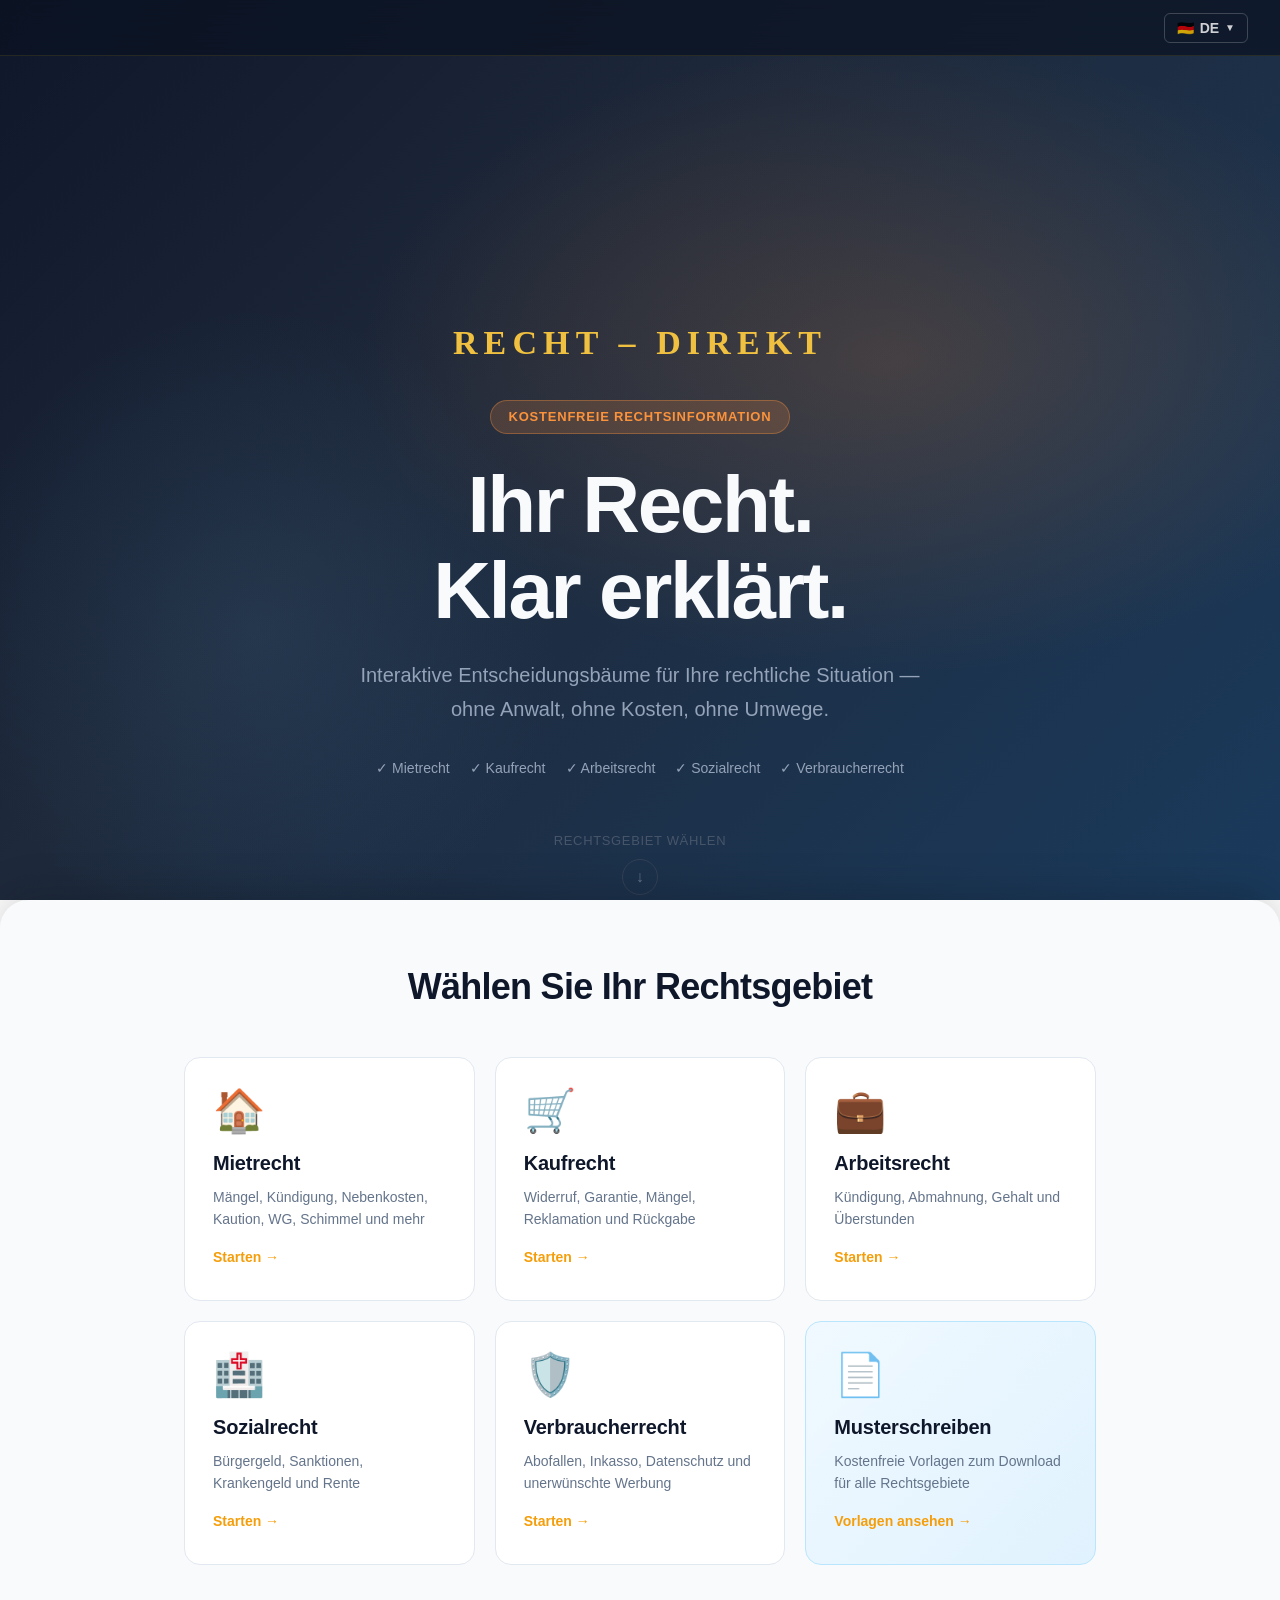
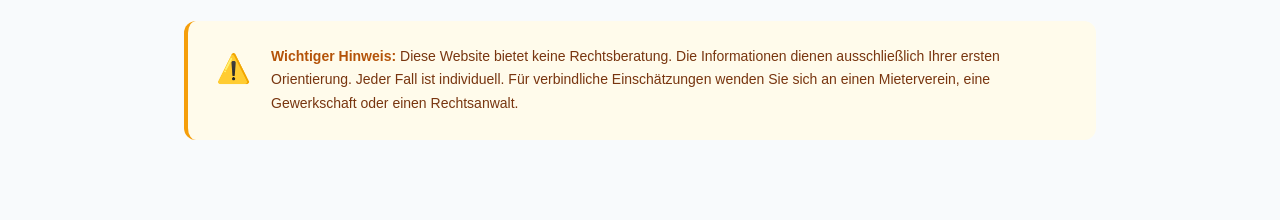
==== commit 7a5adc9a: "Update index.html" ====
--- a/index.html
+++ b/index.html
@@ -4,1263 +4,7 @@
   <meta charset="UTF-8">
   <meta name="viewport" content="width=device-width, initial-scale=1.0">
   <title>Recht – Direkt | Kostenfreie Rechtsinformationen</title>
-  <style>
-
-    /* Professional Design with Premium Brand Colors */
-    body {
-  font-family: -apple-system, BlinkMacSystemFont, 'Segoe UI', 'Inter', 'Roboto', sans-serif;
-  font-size: 16px;
-  line-height: 1.5;
-  color: #111827;
-  background: #ffffff;
-  -webkit-font-smoothing: antialiased;
-  -moz-osx-font-smoothing: grayscale;
-  min-height: 100vh;
-}
-    /* Design System CSS */
-    :root {
-      --color-white: rgba(255, 255, 255, 1);
-      --color-black: rgba(0, 0, 0, 1);
-      --primary-color: #1e3a8a;
-      --accent-color: #f59e0b;
-
-      --color-cream-50: rgba(252, 252, 249, 1);
-      --color-cream-100: rgba(255, 255, 253, 1);
-      --color-gray-200: rgba(245, 245, 245, 1);
-      --color-gray-300: rgba(167, 169, 169, 1);
-      --color-gray-400: rgba(119, 124, 124, 1);
-      --color-slate-500: rgba(98, 108, 113, 1);
-      --color-brown-600: rgba(94, 82, 64, 1);
-      --color-charcoal-700: rgba(31, 33, 33, 1);
-      --color-charcoal-800: rgba(38, 40, 40, 1);
-      --color-slate-900: rgba(19, 52, 59, 1);
-      --color-teal-300: rgba(50, 184, 198, 1);
-      --color-teal-400: rgba(45, 166, 178, 1);
-      --color-teal-500: rgba(33, 128, 141, 1);
-      --color-teal-600: rgba(29, 116, 128, 1);
-      --color-teal-700: rgba(26, 104, 115, 1);
-      --color-teal-800: rgba(41, 150, 161, 1);
-      --color-red-400: rgba(255, 84, 89, 1);
-      --color-red-500: rgba(192, 21, 47, 1);
-      --color-orange-400: rgba(230, 129, 97, 1);
-      --color-orange-500: rgba(168, 75, 47, 1);
-      --color-brown-600-rgb: 94, 82, 64;
-      --color-teal-500-rgb: 33, 128, 141;
-      --color-slate-900-rgb: 19, 52, 59;
-      --color-slate-500-rgb: 98, 108, 113;
-      --color-red-500-rgb: 192, 21, 47;
-      --color-red-400-rgb: 255, 84, 89;
-      --color-orange-500-rgb: 168, 75, 47;
-      --color-orange-400-rgb: 230, 129, 97;
-      --color-bg-1: rgba(59, 130, 246, 0.08);
-      --color-bg-2: rgba(245, 158, 11, 0.08);
-      --color-bg-3: rgba(34, 197, 94, 0.08);
-      --color-bg-4: rgba(239, 68, 68, 0.08);
-      --color-bg-5: rgba(147, 51, 234, 0.08);
-      --color-bg-6: rgba(249, 115, 22, 0.08);
-      --color-bg-7: rgba(236, 72, 153, 0.08);
-      --color-bg-8: rgba(6, 182, 212, 0.08);
-      --color-background: var(--color-cream-50);
-      --color-surface: var(--color-cream-100);
-      --color-text: var(--color-slate-900);
-      --color-text-secondary: var(--color-slate-500);
-      --color-primary: var(--color-teal-500);
-      --color-primary-hover: var(--color-teal-600);
-      --color-primary-active: var(--color-teal-700);
-      --color-secondary: rgba(var(--color-brown-600-rgb), 0.12);
-      --color-secondary-hover: rgba(var(--color-brown-600-rgb), 0.2);
-      --color-secondary-active: rgba(var(--color-brown-600-rgb), 0.25);
-      --color-border: rgba(var(--color-brown-600-rgb), 0.2);
-      --color-btn-primary-text: var(--color-cream-50);
-      --color-card-border: rgba(var(--color-brown-600-rgb), 0.12);
-      --color-card-border-inner: rgba(var(--color-brown-600-rgb), 0.12);
-      --color-error: var(--color-red-500);
-      --color-success: var(--color-teal-500);
-      --color-warning: var(--color-orange-500);
-      --color-info: var(--color-slate-500);
-      --color-focus-ring: rgba(var(--color-teal-500-rgb), 0.4);
-      --color-select-caret: rgba(var(--color-slate-900-rgb), 0.8);
-      --focus-ring: 0 0 0 3px var(--color-focus-ring);
-      --focus-outline: 2px solid var(--color-primary);
-      --font-family-base: "FKGroteskNeue", "Geist", "Inter", -apple-system, BlinkMacSystemFont, "Segoe UI", Roboto, sans-serif;
-      --font-size-sm: 14px;
-      --font-size-base: 16px;
-      --font-size-md: 18px;
-      --font-size-lg: 20px;
-      --font-size-xl: 24px;
-      --font-size-2xl: 30px;
-      --font-size-3xl: 36px;
-      --font-size-4xl: 48px;
-      --font-weight-normal: 400;
-      --font-weight-medium: 500;
-      --font-weight-semibold: 550;
-      --font-weight-bold: 600;
-      --line-height-tight: 1.25;
-      --line-height-normal: 1.5;
-      --line-height-relaxed: 1.75;
-      --space-8: 8px;
-      --space-12: 12px;
-      --space-16: 16px;
-      --space-20: 20px;
-      --space-24: 24px;
-      --space-32: 32px;
-      --space-48: 48px;
-      --radius-base: 8px;
-      --radius-md: 10px;
-      --radius-lg: 12px;
-      --shadow-sm: 0 1px 3px rgba(0, 0, 0, 0.04), 0 1px 2px rgba(0, 0, 0, 0.02);
-      --shadow-md: 0 4px 6px -1px rgba(0, 0, 0, 0.04), 0 2px 4px -1px rgba(0, 0, 0, 0.02);
-      --duration-fast: 150ms;
-      --duration-normal: 250ms;
-      --ease-standard: cubic-bezier(0.16, 1, 0.3, 1);
-    }
-
-    @media (prefers-color-scheme: dark) {
-      :root {
-        --color-gray-400-rgb: 119, 124, 124;
-        --color-teal-300-rgb: 50, 184, 198;
-        --color-gray-300-rgb: 167, 169, 169;
-        --color-gray-200-rgb: 245, 245, 245;
-        --color-bg-1: rgba(29, 78, 216, 0.15);
-        --color-bg-2: rgba(180, 83, 9, 0.15);
-        --color-bg-3: rgba(21, 128, 61, 0.15);
-        --color-bg-4: rgba(185, 28, 28, 0.15);
-        --color-bg-5: rgba(107, 33, 168, 0.15);
-        --color-bg-6: rgba(194, 65, 12, 0.15);
-        --color-bg-7: rgba(190, 24, 93, 0.15);
-        --color-bg-8: rgba(8, 145, 178, 0.15);
-        --color-background: var(--color-charcoal-700);
-        --color-surface: var(--color-charcoal-800);
-        --color-text: var(--color-gray-200);
-        --color-text-secondary: rgba(var(--color-gray-300-rgb), 0.7);
-        --color-primary: var(--color-teal-300);
-        --color-primary-hover: var(--color-teal-400);
-        --color-primary-active: var(--color-teal-800);
-        --color-secondary: rgba(var(--color-gray-400-rgb), 0.15);
-        --color-secondary-hover: rgba(var(--color-gray-400-rgb), 0.25);
-        --color-secondary-active: rgba(var(--color-gray-400-rgb), 0.3);
-        --color-border: rgba(var(--color-gray-400-rgb), 0.3);
-        --color-error: var(--color-red-400);
-        --color-success: var(--color-teal-300);
-        --color-warning: var(--color-orange-400);
-        --color-info: var(--color-gray-300);
-        --color-focus-ring: rgba(var(--color-teal-300-rgb), 0.4);
-        --color-btn-primary-text: var(--color-slate-900);
-        --color-card-border: rgba(var(--color-gray-400-rgb), 0.2);
-        --color-card-border-inner: rgba(var(--color-gray-400-rgb), 0.15);
-      }
-    }
-
-    @font-face {
-      font-family: 'FKGroteskNeue';
-      src: url('https://r2cdn.perplexity.ai/fonts/FKGroteskNeue.woff2') format('woff2');
-    }
-
-    * {
-      margin: 0;
-      padding: 0;
-      box-sizing: border-box;
-    }
-
-    html {
-      font-family: var(--font-family-base);
-      font-size: var(--font-size-base);
-      line-height: var(--line-height-relaxed);
-      color: var(--color-text);
-      background-color: var(--color-background);
-      -webkit-font-smoothing: antialiased;
-    }
-
-    body {
-      min-height: 100vh;
-      display: flex;
-      flex-direction: column;
-    }
-
-    /* Main Container */
-    .container {
-      max-width: 900px;
-      margin: 0 auto;
-      padding: var(--space-32);
-      width: 100%;
-    }
-
-    /* Card Styles - Clean Professional */
-    .card {
-      background: #ffffff;
-      border-radius: 16px;
-      box-shadow: 0 2px 8px rgba(0, 0, 0, 0.08);
-      padding: 48px;
-      margin-bottom: var(--space-32);
-      max-width: 900px;
-      margin-left: auto;
-      margin-right: auto;
-    }
-
-    /* Typography */
-    h1 {
-      font-size: var(--font-size-4xl);
-      font-weight: var(--font-weight-bold);
-      color: var(--color-text);
-      margin-bottom: var(--space-24);
-      line-height: var(--line-height-tight);
-      letter-spacing: -0.02em;
-    }
-
-    h2 {
-      font-size: var(--font-size-3xl);
-      font-weight: var(--font-weight-semibold);
-      color: var(--color-text);
-      margin-bottom: var(--space-24);
-      line-height: var(--line-height-tight);
-      letter-spacing: -0.01em;
-    }
-
-    p {
-      font-size: var(--font-size-md);
-      color: var(--color-text);
-      margin-bottom: var(--space-20);
-      line-height: var(--line-height-relaxed);
-    }
-
-    /* Alert Box */
-    .alert {
-      background-color: var(--color-bg-3);
-      border: 1px solid var(--color-success);
-      border-radius: var(--radius-base);
-      padding: var(--space-16);
-      margin-bottom: var(--space-24);
-    }
-
-    .alert p {
-      color: var(--color-text);
-      margin-bottom: 0;
-      font-size: var(--font-size-base);
-    }
-
-    /* Buttons - Professional Warm Design */
-    .btn {
-      display: block;
-      width: 100%;
-      padding: 16px 32px;
-      font-size: 18px;
-      font-weight: 500;
-      text-align: center;
-      border: none;
-      border-radius: 12px;
-      cursor: pointer;
-      transition: all 0.2s ease;
-      margin-bottom: 16px;
-    }
-
-    .btn-primary {
-      background: #1e3a8a;
-      color: white;
-      box-shadow: 0 2px 4px rgba(30, 58, 138, 0.2);
-    }
-
-    .btn-primary:hover {
-      background: #1e40af;
-      transform: translateY(-1px);
-      box-shadow: 0 4px 8px rgba(30, 58, 138, 0.3);
-    }
-
-    .btn-primary:active {
-      background: #1e3a8a;
-      transform: translateY(0);
-    }
-
-    .btn-secondary {
-      background: white;
-      color: #1e3a8a;
-      border: 2px solid #1e3a8a;
-    }
-
-    .btn-secondary:hover {
-      background: rgba(30, 58, 138, 0.05);
-      border-color: #1e40af;
-      color: #1e40af;
-    }
-
-    .btn-back {
-      background: white;
-      color: #1e3a8a;
-      border: 2px solid #e2e8f0;
-      padding: 10px 20px;
-      font-size: 14px;
-      margin-bottom: 24px;
-      box-shadow: 0 2px 4px rgba(0,0,0,0.05);
-    }
-
-    .btn-back:hover {
-      background: #f7fafc;
-      border-color: #1e3a8a;
-      transform: translateX(-2px);
-    }
-
-    /* Progress Indicator - Clean Design */
-    .progress {
-      background: #f7fafc;
-      color: #1e3a8a;
-      padding: 12px 24px;
-      border-radius: 8px;
-      font-size: 16px;
-      text-align: center;
-      margin-bottom: 32px;
-      font-weight: 500;
-      border: 1px solid #e2e8f0;
-    }
-
-    /* Hint Box */
-    .hint {
-      background-color: var(--color-bg-2);
-      border-left: 3px solid var(--color-warning);
-      padding: var(--space-12) var(--space-16);
-      margin-bottom: var(--space-20);
-      border-radius: var(--radius-base);
-      font-size: var(--font-size-sm);
-      color: var(--color-text);
-    }
-
-    /* Legal Reference */
-    .legal-ref {
-      background-color: var(--color-secondary);
-      border: 1px solid var(--color-border);
-      border-radius: var(--radius-base);
-      padding: var(--space-12) var(--space-16);
-      margin-top: var(--space-20);
-      font-size: var(--font-size-sm);
-      color: var(--color-text-secondary);
-      font-style: italic;
-    }
-
-    /* Footer */
-    .footer {
-      text-align: center;
-      padding: var(--space-32) var(--space-24);
-      margin-top: auto;
-    }
-
-    .footer p {
-      font-size: var(--font-size-sm);
-      color: var(--color-text-secondary);
-    }
-
-    /* Result Card - Professional Design */
-    .result-card {
-      background: white;
-      border: 1px solid #e2e8f0;
-      border-radius: 12px;
-      padding: 24px;
-      margin-bottom: 24px;
-      box-shadow: 0 2px 4px rgba(0,0,0,0.05);
-      transition: all 0.2s ease;
-    }
-
-    .result-card:hover {
-      transform: translateY(-2px);
-      box-shadow: 0 4px 12px rgba(0,0,0,0.1);
-    }
-
-    .result-card h2 {
-      color: #1e3a8a;
-      margin-bottom: 16px;
-    }
-
-    .result-card p {
-      color: #2d3748;
-      font-size: 16px;
-      line-height: 1.6;
-    }
-
-    /* Hidden Class */
-    .hidden {
-      display: none;
-    }
-
-    /* ========== PAGE-SPECIFIC DESIGN ========== */
-.site-header {
-  position: fixed;
-  top: 0; left: 0; right: 0;
-  z-index: 300;
-  display: flex;
-  align-items: center;
-  justify-content: space-between;
-  padding: 0 32px;
-  height: 56px;
-  background: transparent;
-  transition: background 0.35s ease, box-shadow 0.35s ease;
-}
-.site-header.solid {
-  background: rgba(8, 17, 30, 0.96);
-  box-shadow: 0 2px 20px rgba(0,0,0,0.35);
-}
-.site-header.page-light {
-  background: #ffffff;
-  box-shadow: 0 2px 8px rgba(0,0,0,0.08);
-}
-.container {
-  max-width: 1200px;
-  margin: 0 auto;
-  padding: 0 24px;
-}
-.logo-wrapper { display: flex; align-items: center; gap: 10px; }
-.logo-link {
-  display: flex; align-items: center; gap: 10px;
-  text-decoration: none;
-  transition: opacity 0.2s;
-}
-.logo-link:hover { opacity: 0.85; }
-.logo-text {
-  font-size: 18px;
-  font-weight: 700;
-  color: #f0c040;
-  letter-spacing: 0.04em;
-  font-family: 'Georgia', serif;
-  white-space: nowrap;
-}
-.site-header.page-light .logo-text { color: #1e3a8a; }
-@media (max-width: 768px) {
-  .site-header { padding: 0 16px; }
-  .logo-text { font-size: 15px; }
-}
-
-.hero {
-  padding: 80px 0;
-  text-align: center;
-}
-.hero-title {
-  font-size: 48px;
-  font-weight: 700;
-  line-height: 1.2;
-  color: #111827;
-  margin-bottom: 24px;
-  max-width: 900px;
-  margin-left: auto;
-  margin-right: auto;
-}
-.hero-subtitle {
-  font-size: 20px;
-  line-height: 1.75;
-  color: #4b5563;
-  margin-bottom: 48px;
-  max-width: 800px;
-  margin-left: auto;
-  margin-right: auto;
-}
-.hero-features {
-  display: flex;
-  flex-direction: column;
-  gap: 16px;
-  max-width: 700px;
-  margin: 0 auto;
-  text-align: left;
-}
-.feature-item {
-  display: flex;
-  align-items: center;
-  gap: 12px;
-  font-size: 18px;
-  line-height: 1.5;
-}
-.feature-icon {
-  color: #38a169;
-  font-size: 24px;
-  flex-shrink: 0;
-}
-@media (max-width: 768px) {
-  .hero {
-    padding: 48px 0;
-  }
-  .hero-title {
-    font-size: 32px;
-  }
-  .hero-subtitle {
-    font-size: 18px;
-  }
-  .feature-item {
-    font-size: 16px;
-  }
-}
-
-.areas {
-  padding: 80px 0;
-  background: #f9fafb;
-}
-.section-title {
-  font-size: 36px;
-  font-weight: 600;
-  text-align: center;
-  margin-bottom: 48px;
-  color: #111827;
-}
-.areas-grid {
-  display: grid;
-  grid-template-columns: repeat(2, 1fr);
-  gap: 24px;
-  max-width: 1000px;
-  margin: 0 auto;
-}
-.area-card {
-  background: white;
-  border: 1px solid #e5e7eb;
-  border-radius: 12px;
-  padding: 32px;
-  text-decoration: none;
-  transition: all 0.2s ease;
-  display: flex;
-  flex-direction: column;
-  position: relative;
-}
-.area-card:hover {
-  transform: translateY(-4px);
-  box-shadow: 0 12px 24px rgba(0, 0, 0, 0.1);
-  border-color: #3b82f6;
-}
-.card-icon {
-  font-size: 48px;
-  margin-bottom: 16px;
-}
-.card-title {
-  font-size: 24px;
-  font-weight: 600;
-  color: #111827;
-  margin: 0 0 8px 0;
-}
-.card-description {
-  font-size: 16px;
-  line-height: 1.5;
-  color: #6b7280;
-  margin: 0 0 16px 0;
-  flex-grow: 1;
-}
-.card-arrow {
-  font-size: 24px;
-  color: #3b82f6;
-  align-self: flex-start;
-}
-@media (max-width: 768px) {
-  .areas-grid {
-    grid-template-columns: 1fr;
-  }
-  .section-title {
-    font-size: 28px;
-  }
-}
-
-.disclaimer {
-  padding: 80px 0;
-}
-.disclaimer-box {
-  background: #fffbeb;
-  border-left: 4px solid #f59e0b;
-  border-radius: 8px;
-  padding: 24px;
-  display: flex;
-  gap: 16px;
-  max-width: 900px;
-  margin: 0 auto;
-}
-.disclaimer-icon {
-  font-size: 32px;
-  flex-shrink: 0;
-}
-.disclaimer-title {
-  font-size: 20px;
-  font-weight: 600;
-  color: #78350f;
-  margin: 0 0 8px 0;
-}
-.disclaimer-text {
-  font-size: 14px;
-  line-height: 1.6;
-  color: #78350f;
-  margin: 0;
-}
-
-.site-footer {
-  background: #f9fafb;
-  border-top: 1px solid #e5e7eb;
-  padding: 48px 0;
-}
-.footer-content {
-  display: flex;
-  justify-content: space-between;
-  align-items: center;
-  flex-wrap: wrap;
-  gap: 16px;
-}
-.footer-copyright {
-  font-size: 14px;
-  color: #6b7280;
-  margin: 0;
-}
-.footer-nav {
-  display: flex;
-  gap: 16px;
-  align-items: center;
-}
-.footer-link {
-  font-size: 14px;
-  color: #6b7280;
-  text-decoration: none;
-}
-.footer-link:hover {
-  color: #3b82f6;
-}
-.footer-separator {
-  color: #d1d5db;
-}
-@media (max-width: 768px) {
-  .footer-content {
-    flex-direction: column;
-    text-align: center;
-  }
-}
-/* ========== DESIGN SYSTEM (overwrite for global and reset) ========== */
-* {
-  margin: 0;
-  padding: 0;
-  box-sizing: border-box;
-}
-a {
-  color: var(--primary-color);
-  text-decoration: none;
-  transition: color 0.2s ease;
-}
-
-a:hover {
-  color: #1e40af;
-}
-img {
-  max-width: 100%;
-  height: auto;
-  display: block;
-}
-
-/* Responsive */
-    @media (max-width: 640px) {
-      .container {
-        padding: var(--space-16);
-      }
-
-      .card {
-        padding: var(--space-32);
-      }
-
-      h1 {
-        font-size: var(--font-size-3xl);
-      }
-
-      h2 {
-        font-size: var(--font-size-2xl);
-      }
-      
-      .btn {
-        padding: 14px 24px;
-        font-size: 16px;
-      }
-    }
-  
-
-/* ═══ SCROLL-AWAY HERO ═══════════════════════════════════════════════════ */
-.rd-hero {
-  position: fixed;
-  top: 0; left: 0; right: 0;
-  height: 100vh;
-  z-index: 0;
-  background: linear-gradient(135deg, #0f172a 0%, #1e293b 40%, #1a3a5c 100%);
-  display: flex;
-  align-items: center;
-  justify-content: center;
-  overflow: hidden;
-}
-.rd-hero::before {
-  content: '';
-  position: absolute;
-  inset: 0;
-  background:
-    radial-gradient(ellipse 60% 50% at 70% 40%, rgba(251,146,60,0.18) 0%, transparent 70%),
-    radial-gradient(ellipse 40% 60% at 20% 70%, rgba(99,179,237,0.10) 0%, transparent 60%);
-  pointer-events: none;
-}
-.rd-hero-inner {
-  position: relative;
-  z-index: 1;
-  text-align: center;
-  padding: 0 24px;
-  max-width: 780px;
-  width: 100%;
-}
-.rd-hero-logo-wrap {
-  display: flex;
-  flex-direction: column;
-  align-items: center;
-  margin-bottom: 32px;
-  gap: 12px;
-}
-.rd-hero-logo-wrap canvas {
-  filter: drop-shadow(0 0 32px rgba(212,160,23,0.25));
-  transition: filter 0.4s ease;
-  cursor: pointer;
-}
-.rd-hero-logo-wrap:hover canvas {
-  filter: drop-shadow(0 0 52px rgba(212,160,23,0.5));
-}
-.rd-hero-wordmark {
-  font-family: 'Georgia', 'Times New Roman', serif;
-  font-size: clamp(22px, 3.5vw, 34px);
-  font-weight: 700;
-  letter-spacing: 0.18em;
-  color: #f0c040;
-  text-transform: uppercase;
-}
-@media (max-width: 600px) {
-  .rd-hero-logo-wrap canvas { width: 220px !important; height: 220px !important; }
-  .rd-hero-wordmark { font-size: 20px; }
-}
-.rd-hero-badge {
-  display: inline-block;
-  background: rgba(251,146,60,0.18);
-  color: #fb923c;
-  border: 1px solid rgba(251,146,60,0.35);
-  border-radius: 99px;
-  font-size: 13px;
-  font-weight: 600;
-  letter-spacing: .06em;
-  text-transform: uppercase;
-  padding: 6px 18px;
-  margin-bottom: 28px;
-}
-.rd-hero-h1 {
-  font-size: clamp(42px, 7vw, 80px);
-  font-weight: 800;
-  color: #f8fafc;
-  line-height: 1.08;
-  letter-spacing: -0.03em;
-  margin: 0 0 24px;
-}
-.rd-hero-sub {
-  font-size: clamp(16px, 2.2vw, 20px);
-  color: #94a3b8;
-  line-height: 1.7;
-  margin: 0 auto 32px;
-  max-width: 560px;
-}
-.rd-hero-checks {
-  display: flex;
-  flex-wrap: wrap;
-  gap: 10px 20px;
-  justify-content: center;
-  margin-bottom: 52px;
-  color: #64748b;
-  font-size: 14px;
-  font-weight: 500;
-}
-.rd-hero-checks span {
-  color: #94a3b8;
-}
-.rd-scroll-hint {
-  display: flex;
-  flex-direction: column;
-  align-items: center;
-  gap: 8px;
-  color: #475569;
-  font-size: 13px;
-  letter-spacing: .05em;
-  text-transform: uppercase;
-}
-.rd-scroll-arrow {
-  width: 36px; height: 36px;
-  border: 1.5px solid #334155;
-  border-radius: 50%;
-  display: flex; align-items: center; justify-content: center;
-  font-size: 16px;
-  color: #64748b;
-  animation: bounce 2s ease-in-out infinite;
-}
-@keyframes bounce {
-  0%,100% { transform: translateY(0); opacity:.7; }
-  50%      { transform: translateY(5px); opacity:1; }
-}
-
-/* ═══ CONTENT PANEL (slides over hero) ══════════════════════════════════ */
-.rd-content-panel {
-  position: relative;
-  z-index: 10;
-  margin-top: 100vh;
-  background: #f8fafc;
-  border-radius: 28px 28px 0 0;
-  box-shadow: 0 -8px 40px rgba(0,0,0,0.18);
-}
-.rd-content-inner {
-  max-width: 960px;
-  margin: 0 auto;
-  padding: 64px 24px 80px;
-}
-.rd-section-title {
-  font-size: clamp(24px, 3.5vw, 36px);
-  font-weight: 700;
-  color: #0f172a;
-  text-align: center;
-  letter-spacing: -0.02em;
-  margin: 0 0 48px;
-}
-.rd-cards-grid {
-  display: grid;
-  grid-template-columns: repeat(auto-fit, minmax(280px, 1fr));
-  gap: 20px;
-  margin-bottom: 56px;
-}
-.rd-card {
-  background: #ffffff;
-  border: 1px solid #e2e8f0;
-  border-radius: 16px;
-  padding: 32px 28px;
-  cursor: pointer;
-  transition: transform .25s ease, box-shadow .25s ease, border-color .25s ease;
-}
-.rd-card:hover {
-  transform: translateY(-6px);
-  box-shadow: 0 16px 32px rgba(15,23,42,.10);
-  border-color: #cbd5e1;
-}
-.rd-card-icon {
-  font-size: 42px;
-  margin-bottom: 16px;
-  line-height: 1;
-}
-.rd-card h3 {
-  font-size: 20px;
-  font-weight: 700;
-  color: #0f172a;
-  margin: 0 0 8px;
-  letter-spacing: -.01em;
-}
-.rd-card p {
-  font-size: 14px;
-  color: #64748b;
-  line-height: 1.6;
-  margin: 0 0 16px;
-}
-.rd-card-cta {
-  font-size: 14px;
-  font-weight: 600;
-  color: var(--accent-color, #e07b2a);
-}
-.rd-card-templates {
-  background: linear-gradient(135deg, #f0f9ff, #e0f2fe);
-  border-color: #bae6fd;
-}
-.rd-disclaimer {
-  display: flex;
-  gap: 20px;
-  align-items: flex-start;
-  background: #fffbeb;
-  border-left: 4px solid #f59e0b;
-  border-radius: 12px;
-  padding: 24px 28px;
-  font-size: 14px;
-  color: #78350f;
-  line-height: 1.7;
-}
-.rd-disclaimer-icon { font-size: 28px; flex-shrink: 0; }
-.rd-disclaimer strong { color: #b45309; }
-
-
-
-/* Mobile */
-@media (max-width: 600px) {
-  .rd-hero-h1 { font-size: 40px; }
-  .rd-content-inner { padding: 40px 16px 60px; }
-  .rd-cards-grid { grid-template-columns: 1fr; }
-}
-
-  
-/* ═══════════════════════════════════════════════
-   SITZUNGSSPEICHER / PFAD-HISTORY — v1
-   Breadcrumb-Leiste, Zurück-Button-Upgrade,
-   Session-Zusammenfassung am Ergebnis
-═══════════════════════════════════════════════ */
-
-/* ── Breadcrumb-Leiste ── */
-#rd-breadcrumb {
-  display: none;
-  position: sticky;
-  top: 0;
-  z-index: 200;
-  background: var(--color-surface, #fff);
-  border-bottom: 1px solid var(--color-border, #e5e7eb);
-  padding: 8px 16px;
-  max-width: 100%;
-  overflow-x: auto;
-  white-space: nowrap;
-  scrollbar-width: none;
-  box-shadow: 0 2px 8px rgba(0,0,0,0.04);
-}
-#rd-breadcrumb::-webkit-scrollbar { display: none; }
-#rd-breadcrumb.visible { display: flex; align-items: center; gap: 0; }
-
-.rd-bc-item {
-  display: inline-flex;
-  align-items: center;
-  font-size: 13px;
-  color: var(--color-text-secondary, #6b7280);
-  cursor: pointer;
-  padding: 4px 6px;
-  border-radius: 6px;
-  transition: background 0.15s, color 0.15s;
-  flex-shrink: 0;
-  max-width: 160px;
-  overflow: hidden;
-  text-overflow: ellipsis;
-}
-.rd-bc-item:hover { background: var(--color-bg-1, #f3f4f6); color: var(--color-text, #111); }
-.rd-bc-item.current {
-  color: var(--color-primary, #1e3a8a);
-  font-weight: 600;
-  cursor: default;
-  pointer-events: none;
-}
-.rd-bc-sep {
-  font-size: 12px;
-  color: var(--color-text-secondary, #9ca3af);
-  padding: 0 2px;
-  flex-shrink: 0;
-}
-
-/* ── Pfad-Zusammenfassung am Ergebnis ── */
-.rd-path-summary {
-  display: flex;
-  flex-wrap: wrap;
-  gap: 6px;
-  align-items: center;
-  background: var(--color-bg-1, #f8fafc);
-  border: 1px solid var(--color-border, #e5e7eb);
-  border-radius: 8px;
-  padding: 10px 14px;
-  margin-bottom: 18px;
-  font-size: 13px;
-}
-.rd-path-summary-label {
-  font-weight: 700;
-  color: var(--color-text-secondary, #6b7280);
-  letter-spacing: .04em;
-  text-transform: uppercase;
-  font-size: 11px;
-  width: 100%;
-  margin-bottom: 4px;
-}
-.rd-path-step {
-  display: inline-flex;
-  align-items: center;
-  gap: 4px;
-  background: var(--color-surface, #fff);
-  border: 1px solid var(--color-border, #e5e7eb);
-  border-radius: 99px;
-  padding: 3px 10px;
-  font-size: 12px;
-  color: var(--color-text, #111);
-  cursor: pointer;
-  transition: background 0.15s;
-}
-.rd-path-step:hover { background: var(--color-primary, #1e3a8a); color: #fff; border-color: var(--color-primary, #1e3a8a); }
-.rd-path-step-arrow {
-  color: var(--color-text-secondary, #9ca3af);
-  font-size: 12px;
-}
-
-/* ── Zurück-Button verbessert ── */
-.btn-back {
-  display: inline-flex;
-  align-items: center;
-  gap: 6px;
-  transition: transform 0.15s, background 0.15s;
-}
-.btn-back:hover { transform: translateX(-2px); }
-.btn-back:disabled { opacity: 0.4; pointer-events: none; }
-
-@media (max-width: 640px) {
-  #rd-breadcrumb { padding: 6px 12px; }
-  .rd-bc-item { max-width: 110px; }
-}
-
-
-    /* ── Language Selector ── */
-    .lang-selector {
-      position: relative;
-      margin-left: auto;
-    }
-    .lang-btn {
-      display: flex;
-      align-items: center;
-      gap: 6px;
-      background: rgba(255,255,255,0.12);
-      border: 1px solid rgba(255,255,255,0.3);
-      color: inherit;
-      padding: 6px 12px;
-      border-radius: 6px;
-      cursor: pointer;
-      font-size: 14px;
-      font-weight: 600;
-      transition: background 0.2s;
-      white-space: nowrap;
-    }
-    .lang-btn:hover { background: rgba(255,255,255,0.22); }
-    .lang-btn .lang-arrow { font-size: 10px; transition: transform 0.2s; }
-    .lang-btn.open .lang-arrow { transform: rotate(180deg); }
-    .lang-dropdown {
-      display: none;
-      position: absolute;
-      top: calc(100% + 6px);
-      right: 0;
-      background: #fff;
-      border: 1px solid #e5e7eb;
-      border-radius: 8px;
-      box-shadow: 0 8px 24px rgba(0,0,0,0.12);
-      min-width: 160px;
-      z-index: 9999;
-      overflow: hidden;
-    }
-    .lang-dropdown.open { display: block; }
-    .lang-option {
-      display: flex;
-      align-items: center;
-      gap: 10px;
-      padding: 10px 16px;
-      cursor: pointer;
-      font-size: 14px;
-      font-weight: 500;
-      color: #1f2937;
-      transition: background 0.15s;
-    }
-    .lang-option:hover { background: #f3f4f6; }
-    .lang-option.active { background: #eff6ff; color: #1e3a8a; font-weight: 700; }
-    .lang-option .lang-flag { font-size: 18px; }
-</style>
-
-<style>
-/* ═══════════════════════════════════════════════════════
-   SUB-PAGE THEME — Recht Direkt · Light & Clean
-   Startseite bleibt UNVERÄNDERT
-   Sub-pages: helles Design mit Navy + Gold Akzenten
-   ═══════════════════════════════════════════════════════ */
-
-/* ── Header (alle Seiten) ── */
-.site-header {
-  background: rgba(10, 18, 34, 0.72) !important;
-  backdrop-filter: blur(14px) !important;
-  -webkit-backdrop-filter: blur(14px) !important;
-  border-bottom: 1px solid rgba(200,160,32,0.14) !important;
-}
-.site-header.page-light,
-.site-header.solid {
-  background: rgba(255,255,255,0.92) !important;
-  backdrop-filter: blur(14px) !important;
-  border-bottom: 1px solid rgba(0,0,0,0.08) !important;
-}
-.site-header.page-light .nav-link,
-.site-header.solid .nav-link {
-  color: #1e3a8a !important;
-}
-.site-header.page-light .nav-link:hover,
-.site-header.solid .nav-link:hover {
-  color: #c8a020 !important;
-}
-.site-header.page-light .logo-text,
-.site-header.solid .logo-text {
-  color: #1e3a8a !important;
-}
-.site-header.page-light .lang-btn,
-.site-header.solid .lang-btn {
-  color: #1e3a8a !important;
-  border-color: rgba(0,0,0,0.18) !important;
-}
-/* Default (on home/dark): keep gold */
-.logo-text { color: #f0c040 !important; }
-.nav-link { color: rgba(255,255,255,0.80) !important; }
-.nav-link:hover { color: #f0c040 !important; }
-.lang-btn {
-  color: rgba(255,255,255,0.80) !important;
-  border-color: rgba(255,255,255,0.20) !important;
-  background: transparent !important;
-}
-.lang-dropdown {
-  background: #ffffff !important;
-  border: 1px solid rgba(0,0,0,0.10) !important;
-  box-shadow: 0 8px 24px rgba(0,0,0,0.12) !important;
-}
-.lang-option { color: #1e3a8a !important; }
-.lang-option:hover, .lang-option.active {
-  background: rgba(200,160,32,0.10) !important;
-  color: #c8a020 !important;
-}
-
-/* ── Sub-page body background ── */
-body.sub-page {
-  background: #f4f6f9 !important;
-}
-
-/* ── Sub-page wrappers ── */
-.sub-page .page:not(#home) {
-  background: transparent !important;
-}
-
-/* ── Sub-page: .card (decision-tree containers) ── */
-.sub-page .card {
-  background: #ffffff !important;
-  border: 1px solid #e2e8f0 !important;
-  box-shadow: 0 2px 16px rgba(0,0,0,0.07) !important;
-  color: #1a2a3a !important;
-}
-.sub-page .card h1 {
-  color: #1e3a8a !important;
-}
-.sub-page .card h2 {
-  color: #1e3a8a !important;
-  opacity: 0.85;
-}
-.sub-page .card h3 {
-  color: #2d4a7a !important;
-}
-.sub-page .card p,
-.sub-page .card li {
-  color: #374151 !important;
-}
-
-/* ── Buttons ── */
-.sub-page .btn-primary {
-  background: #1e3a8a !important;
-  color: #ffffff !important;
-  font-weight: 600 !important;
-  border: none !important;
-  box-shadow: 0 2px 10px rgba(30,58,138,0.20) !important;
-}
-.sub-page .btn-primary:hover {
-  background: #1e40af !important;
-  box-shadow: 0 4px 18px rgba(30,58,138,0.32) !important;
-  transform: translateY(-1px) !important;
-}
-.sub-page .btn-back {
-  background: #ffffff !important;
-  color: #1e3a8a !important;
-  border: 1px solid #d1d9e8 !important;
-  box-shadow: 0 1px 4px rgba(0,0,0,0.06) !important;
-}
-.sub-page .btn-back:hover {
-  background: #f0f4ff !important;
-  border-color: #1e3a8a !important;
-}
-.sub-page .btn:not(.btn-primary):not(.btn-back) {
-  background: #f8fafc !important;
-  color: #1e3a8a !important;
-  border: 1px solid #d1d9e8 !important;
-}
-.sub-page .btn:not(.btn-primary):not(.btn-back):hover {
-  background: #f0f4ff !important;
-  border-color: #1e3a8a !important;
-}
-
-/* ── Progress bar ── */
-.sub-page .progress-bar-fill {
-  background: linear-gradient(90deg, #1e3a8a, #3b6fd4) !important;
-}
-.sub-page .progress-text {
-  color: #6b7280 !important;
-}
-
-/* ── Result / question cards (inline HTML) ── */
-.sub-page .result-card,
-.sub-page .question-card {
-  background: #ffffff !important;
-  border: 1px solid #e2e8f0 !important;
-  color: #1a2a3a !important;
-  box-shadow: 0 2px 12px rgba(0,0,0,0.06) !important;
-}
-.sub-page .result-card h1,
-.sub-page .result-card h2,
-.sub-page .question-card h1,
-.sub-page .question-card h2 {
-  color: #1e3a8a !important;
-}
-.sub-page .result-card p,
-.sub-page .result-card li,
-.sub-page .question-card p,
-.sub-page .question-card li {
-  color: #374151 !important;
-}
-
-/* ── Tables ── */
-.sub-page th {
-  background: #eef2fb !important;
-  color: #1e3a8a !important;
-}
-.sub-page td {
-  color: #374151 !important;
-  border-bottom: 1px solid #e2e8f0 !important;
-}
-.sub-page tr:nth-child(even) td {
-  background: #f8fafc !important;
-}
-
-/* ── Links ── */
-.sub-page a:not(.nav-link):not(.logo-link) {
-  color: #1e3a8a !important;
-}
-.sub-page a:not(.nav-link):not(.logo-link):hover {
-  color: #c8a020 !important;
-}
-
-/* ── Footer in sub-pages ── */
-.sub-page footer,
-.sub-page .footer {
-  background: #eef2fb !important;
-  color: #6b7280 !important;
-  border-top: 1px solid #d1d9e8 !important;
-}
-
-/* ── Sub-page centered logo banner ── */
-#subpage-logo-banner {
-  display: none;
-  position: relative;
-  z-index: 90;
-  width: 100%;
-  text-align: center;
-  padding: 8px 0 8px;
-  background: linear-gradient(160deg, #0f1e36 0%, #0a1628 55%, #06101e 100%);
-  border-bottom: 3px solid rgba(200,160,32,0.45);
-  box-shadow: 0 4px 32px rgba(0,0,0,0.45);
-}
-body.sub-page #subpage-logo-banner {
-  display: block;
-}
-.subpage-banner-wordmark {
-  font-family: 'Georgia','Times New Roman',serif;
-  font-size: 17px;
-  font-weight: 700;
-  letter-spacing: 0.22em;
-  color: #f0c040;
-  text-transform: uppercase;
-}
-.subpage-banner-sub {
-  font-size: 11px;
-  letter-spacing: 0.14em;
-  color: rgba(255,255,255,0.52);
-  margin-top: 2px;
-  text-transform: uppercase;
-  font-family: -apple-system, BlinkMacSystemFont, 'Segoe UI', sans-serif;
-}
-#subpage-logo-banner a:hover .subpage-banner-wordmark {
-  color: #ffe070;
-}
-#subpage-logo-banner a {
-  display: flex;
-  flex-direction: column;
-  align-items: center;
-  gap: 8px;
-  text-decoration: none;
-}
-</style>
+  <link rel="stylesheet" href="styles.css">
 
 
 
@@ -1491,3596 +235,10 @@
   <div id="dyn-page" class="page hidden"></div>
 
 
-  <style>
-    /* --- Templates PAGE STYLES --- */
-    .site-nav {
-      margin-top: 4px;
-      margin-bottom: 0;
-      text-align: center;
-      width: 100%;
-    }
-    .nav-list {
-      display: flex;
-      justify-content: center;
-      gap: 28px;
-      list-style: none;
-      margin: 0 auto 30px;
-      padding: 0;
-    }
-    .nav-link {
-      color: #1e3a8a;
-      text-decoration: none;
-      font-size: 18px;
-      font-weight: 500;
-      padding: 5px 16px;
-      transition: color 0.16s;
-      border-radius: 7px;
-      display: inline-block;
-    }
-    .nav-link:hover,
-    .nav-link.active {
-      background: var(--color-bg-1);
-      color: var(--accent-color);
-      text-decoration: underline;
-    }
-    .template-tools-bar {
-      display: flex;
-      flex-wrap: wrap;
-      gap: 12px;
-      align-items:center;
-      justify-content:center;
-      margin-bottom: 28px;
-      margin-top: 10px;
-    }
-    #template-search {
-      flex: 1 1 220px;
-      min-width:180px;
-      border: 1px solid var(--color-border);
-      border-radius: 8px;
-      padding: 12px 12px;
-      font-size: 17px;
-      color: var(--color-text);
-      background: var(--color-background);
-      box-shadow: var(--shadow-sm);
-    }
-    #template-area-filter {
-      min-width:180px;
-      max-width:200px;
-      border: 1px solid var(--color-border);
-      border-radius: 8px;
-      padding: 12px 16px;
-      font-size: 17px;
-      color: var(--color-text);
-      background: var(--color-background);
-      box-shadow: var(--shadow-xs);
-    }
-    @media (max-width:700px) {
-      .template-tools-bar {
-        flex-direction:column;
-        align-items: stretch;
-        gap: 8px;
-      }
-    }
-    .templates-collapsible {
-      margin-bottom: 20px;
-    }
-    .templates-area {
-      background: var(--color-bg-1);
-      border-radius: 12px;
-      margin-bottom: 16px;
-      box-shadow: var(--shadow-xs);
-      border: 1px solid var(--color-card-border);
-    }
-    .templates-area-header {
-      cursor: pointer;
-      padding: 20px;
-      font-size: 22px;
-      font-weight: 600;
-      color: #1e3a8a;
-      border-bottom: 1px solid var(--color-border);
-      display: flex;
-      align-items:center;
-      gap:14px;
-      background: var(--color-bg-6);
-    }
-    .templates-area-header:hover {
-      background: var(--color-bg-2);
-    }
-    .collapse-arrow {
-      font-size: 22px;
-      transition: transform 0.2s;
-    }
-    .templates-area.open .collapse-arrow {
-      transform: rotate(90deg);
-    }
-    .templates-list {
-      padding: 0 18px 18px 18px;
-      margin: 0;
-      list-style: none;
-    }
-    .tmpl-item {
-      background: var(--color-surface);
-      border-radius: 6px;
-      margin: 16px 0 0 0;
-      border: 1px solid var(--color-card-border-inner);
-      display: flex;
-      flex-direction: column;
-      padding: 18px 20px 18px 24px;
-      box-shadow: var(--shadow-xs);
-    }
-    .tmpl-name {
-      font-size: 20px;
-      font-weight: 600;
-      color: #1e3a8a;
-      margin-bottom: 3px;
-    }
-    .tmpl-desc {
-      color: var(--color-text-secondary);
-      font-size: 16px;
-      margin-bottom: 12px;
-    }
-    .tmpl-actions {
-      display: flex;
-      flex-wrap: wrap;
-      align-items: center;
-      gap:10px;
-      margin-top: 10px;
-      margin-bottom: 5px;
-    }
-    .tmpl-btn {
-      background: #f4f4f8;
-      border: 1px solid #e2e8f0;
-      color: var(--color-primary);
-      border-radius: 6px;
-      padding: 9px 18px;
-      font-size: 16px;
-      font-weight: 500;
-      cursor: pointer;
-      margin-bottom: 3px;
-      display: flex;
-      align-items:center;
-      gap:6px;
-      transition: background 0.13s, color 0.13s;
-    }
-    .tmpl-btn:active { background: #e7e5e4; }
-    .tmpl-btn:hover { background:var(--color-bg-2);color:var(--color-accent);}
-    .tmpl-btn.primary {
-      background: #1e3a8a;
-      color: white;
-      border: none;
-    }
-    .tmpl-btn.primary:hover,
-    .tmpl-btn.primary:focus {
-      background: #2b469c;
-      color: #fff;
-    }
-    /* Preview Modal */
-    .modal {
-      position: fixed;
-      z-index: 12345;
-      left: 0; top: 0; width: 100vw; height: 100vh;
-      display: flex; justify-content: center; align-items: center;
-      overflow: auto;
-    }
-    .modal.hidden { display: none; }
-    .modal-backdrop {
-      position:fixed;top:0;left:0;width:100vw;height:100vh;
-      background:rgba(36,45,60,0.35);z-index:12200;
-      cursor:pointer;
-    }
-    .modal-content {
-      position:relative;
-      z-index:12400;
-      background: var(--color-surface);
-      max-width: 600px;
-      min-width:320px;
-      width:90vw;
-      border-radius: 14px;
-      box-shadow: var(--shadow-lg);
-      padding: 38px 32px 32px 32px;
-      animation: fadeInModal 0.22s cubic-bezier(0.16,1,0.3,1);
-      max-height: 90vh;
-      overflow-y: auto;
-    }
-    .modal-close { 
-      position: absolute; top:14px;right:18px;font-size:28px;background:none;border:none;color:var(--color-text-secondary);cursor:pointer;
-    }
-    @keyframes fadeInModal {
-      0%{ opacity:0; transform: scale(0.95);}
-      100%{ opacity:1; transform: scale(1);}
-    }
-    #modal-preview-content {
-      min-height: 140px;
-      font-size: 16px;
-      color: var(--color-text);
-    }
-    @media (max-width:700px) {
-      .modal-content { padding:20px 7px 20px 12px; min-width:80vw; }
-    }
-    /* Responsive template card in collapsible list */
-    @media (max-width: 700px) {
-      .card {
-        padding: 20px 8px !important;
-      }
-      .tmpl-item {
-        padding: 14px 8px 14px 8px;
-      }
-      .templates-area-header {
-        padding: 16px 4px 16px 12px;
-        font-size: 18px;
-      }
-    }
-  </style>
-
-  <script>
-const ALL_TEMPLATES = [
-  // KAUFRECHT (6 templates)
-  {
-    id: "kaufrecht_1", area: "kaufrecht", name: "Mängelanzeige Allgemein", description: "Mitteilung eines Mangels an gekaufter Ware mit Fristsetzung", file: "Maengelanzeige_Allgemein.pdf", text: `Sehr geehrte Damen und Herren,\n\nHiermit teile ich Ihnen mit, dass bei der von mir am [KAUF-/LIEFERDATUM] gekauften Ware [GENAUE BEZEICHNUNG, BESTELLNUMMER] folgende Mängel vorliegen:\n\n[GENAUE MANGELBESCHREIBUNG - z.B. Gerät funktioniert nicht, Beschädigung, falsche Ware]\n\nIch fordere Sie gemäß § 439 BGB auf, die Ware bis zum [DATUM IN 14 TAGEN] kostenlos zu reparieren oder durch eine mangelfreie Ware zu ersetzen.\n\nSollte innerhalb der Frist keine Nachbesserung erfolgen, behalte ich mir vor, vom Kaufvertrag zurückzutreten oder den Kaufpreis zu mindern.\n\nMit freundlichen Grüßen\n[IHR NAME]\n[IHRE ADRESSE]\n[TELEFON/EMAIL]`,
-    preview: `Sehr geehrte Damen und Herren, hiermit teile ich Ihnen mit, dass bei der von mir am [DATUM] gekauften Ware folgende Mängel vorliegen...`},
-  {
-    id: "kaufrecht_2", area: "kaufrecht", name: "Widerruf Online-Kauf", description: "Widerruf eines Online-Kaufs innerhalb der 14-Tage-Frist", file: "Widerruf_Online_Kauf.pdf", text: `Sehr geehrte Damen und Herren,\n\nhiermit widerrufe ich meinen am [KAUFDATUM] geschlossenen Kaufvertrag über folgende Ware:\n\nBestellnummer: [BESTELLNUMMER]\nProdukt: [PRODUKTBEZEICHNUNG]\nKaufpreis: [BETRAG] €\n\nIch mache von meinem gesetzlichen Widerrufsrecht gemäß § 355 BGB Gebrauch.\n\nBitte bestätigen Sie mir den Eingang dieses Widerrufs und teilen Sie mir die Rücksendeadresse sowie das Rücksendelabel mit.\n\nIch erwarte die Rückerstattung des vollständigen Kaufpreises innerhalb von 14 Tagen nach Rücksendung der Ware.\n\nMit freundlichen Grüßen\n[IHR NAME]\n[IHRE ADRESSE]`,
-    preview: `Sehr geehrte Damen und Herren, hiermit widerrufe ich meinen am [DATUM] geschlossenen Kaufvertrag...`},
-  {
-    id: "kaufrecht_3", area: "kaufrecht", name: "Gewährleistungsanspruch", description: "Geltendmachung von Gewährleistungsrechten bei Mängeln", file: "Gewaehrleistungsanspruch.pdf", text: `Sehr geehrte Damen und Herren,\n\ndie von mir am [KAUFDATUM] erworbene Ware [PRODUKTBEZEICHNUNG, BESTELLNR.] weist folgende Mängel auf:\n\n[DETAILLIERTE MANGELBESCHREIBUNG]\n\nDa diese Mängel bereits bei Übergabe vorlagen bzw. innerhalb der Gewährleistungsfrist aufgetreten sind, mache ich hiermit meine Gewährleistungsrechte gemäß §§ 437, 439 BGB geltend.\n\nIch fordere Sie auf, bis zum [DATUM + 14 TAGE]:\n- Die Ware kostenlos zu reparieren, ODER\n- Eine mangelfreie Ersatzware zu liefern\n\nSollten Sie dieser Aufforderung nicht nachkommen, werde ich vom Kaufvertrag zurücktreten und die Erstattung des Kaufpreises verlangen.\n\nMit freundlichen Grüßen\n[NAME, ADRESSE]`,
-    preview: `Sehr geehrte Damen und Herren, die von mir erworbene Ware weist Mängel auf. Ich mache meine Gewährleistungsrechte geltend...`},
-  {
-    id: "kaufrecht_4", area: "kaufrecht", name: "Minderung Kaufpreis", description: "Kaufpreisminderung bei mangelhafter Ware", file: "Minderung_Kaufpreis.pdf", text: `Sehr geehrte Damen und Herren,\n\ndie von mir am [KAUFDATUM] erworbene Ware [PRODUKTBEZEICHNUNG] ist mangelhaft.\n\nTrotz meiner Mängelanzeige vom [DATUM] und der gesetzten Nachfrist ist keine zufriedenstellende Nachbesserung erfolgt.\n\nGemäß § 441 BGB erkläre ich hiermit die Minderung des Kaufpreises um [BETRAG oder PROZENTSATZ] €.\n\nDer geminderte Kaufpreis beträgt somit [NEUER BETRAG] €. Ich habe bereits [GEZAHLTER BETRAG] € bezahlt und fordere Sie auf, mir den Differenzbetrag von [DIFFERENZ] € bis zum [DATUM + 14 TAGE] auf folgendes Konto zu überweisen:\n\nIBAN: [IHRE IBAN]\nKontoinhaber: [IHR NAME]\n\nMit freundlichen Grüßen\n[NAME, ADRESSE]`,
-    preview: `Sehr geehrte Damen und Herren, hiermit erkläre ich die Minderung des Kaufpreises aufgrund mangelhafter Ware...`},
-  {
-    id: "kaufrecht_5", area: "kaufrecht", name: "Rücktritt vom Kauf", description: "Rücktrittserklärung vom Kaufvertrag wegen Mängeln", file: "Ruecktritt_Kaufvertrag.pdf", text: `Sehr geehrte Damen und Herren,\n\nhiermit erkläre ich den Rücktritt vom Kaufvertrag über [PRODUKTBEZEICHNUNG] vom [KAUFDATUM].\n\nBegründung:\nTrotz meiner Mängelanzeige vom [DATUM] und der gesetzten Nachfrist bis [FRISTDATUM] haben Sie die Mängel nicht beseitigt. Die Ware ist nach wie vor mangelhaft und unbrauchbar.\n\nGemäß § 440 BGB trete ich daher vom Kaufvertrag zurück und fordere Sie auf:\n\n1. Die Ware auf Ihre Kosten abzuholen\n2. Den vollständigen Kaufpreis von [BETRAG] € bis zum [DATUM + 7 TAGE] zurückzuerstatten auf:\n   IBAN: [IHRE IBAN]\n   Kontoinhaber: [IHR NAME]\n\nMit freundlichen Grüßen\n[NAME]\n[ADRESSE]`,
-    preview: `Sehr geehrte Damen und Herren, hiermit erkläre ich den Rücktritt vom Kaufvertrag wegen nicht beseitigter Mängel...`},
-  {
-    id: "kaufrecht_6", area: "kaufrecht", name: "Nachbesserung verlangen", description: "Aufforderung zur Nachbesserung/Reparatur mangelhafter Ware", file: "Nachbesserung_Verlangen.pdf", text: `Sehr geehrte Damen und Herren,\n\nam [KAUFDATUM] habe ich bei Ihnen [PRODUKTBEZEICHNUNG, BESTELLNR.] erworben.\n\nDie Ware weist folgende Mängel auf:\n[MANGELBESCHREIBUNG]\n\nIch fordere Sie gemäß § 439 Abs. 1 BGB auf, die Ware durch Nachbesserung (Reparatur) bis zum [DATUM + 14 TAGE] kostenfrei instand zu setzen.\n\nBitte teilen Sie mir mit, wann und wo die Reparatur durchgeführt wird. Die Kosten für Versand und Reparatur tragen Sie.\n\nSollte die Nachbesserung nicht fristgerecht erfolgen oder fehlschlagen, behalte ich mir vor, vom Vertrag zurückzutreten oder den Kaufpreis zu mindern.\n\nMit freundlichen Grüßen\n[NAME]\n[ADRESSE]\n[KONTAKT]`,
-    preview: `Sehr geehrte Damen und Herren, ich fordere Sie zur kostenlosen Nachbesserung der mangelhaften Ware auf...`},
-
-  // MIETRECHT (30 templates)
-  {
-    id: "mietrecht_1", area: "mietrecht", name: "Mängelanzeige Heizung", description: "Anzeige Heizungsausfall mit Fristsetzung und Mietminderungs-Ankündigung", file: "Maengelanzeige_Heizung.pdf", text: `[IHR NAME]
-[IHRE ADRESSE]
-[PLZ ORT]
-
-[VERMIETER/HAUSVERWALTUNG]
-[ADRESSE VERMIETER]
-
-[ORT], [DATUM]
-
-Betreff: Mängelanzeige – Heizungsausfall, Mietwohnung [IHRE ADRESSE, WNR.]
-
-Sehr geehrte/r [ANREDE VERMIETER],
-
-hiermit zeige ich Ihnen formell an, dass die Heizungsanlage in meiner Wohnung ([ADRESSE, WOHNUNGSNUMMER]) seit dem [DATUM DES AUSFALLS] vollständig ausgefallen ist bzw. nicht ordnungsgemäß funktioniert.
-
-Festgestellte Mängel:
-– Raumtemperatur im [ZIMMER/WOHNUNG] beträgt nur [TEMPERATUR] °C (gesetzlicher Mindeststandard: 20–22 °C)
-– [WEITERE KONKRETE BESCHREIBUNG, z.B. Heizkörper bleibt kalt, Thermostat reagiert nicht]
-– Warmwasserversorgung ebenfalls betroffen: [JA / NEIN]
-
-Ich fordere Sie gemäß § 535 Abs. 1 BGB auf, den Mangel bis spätestens
-[DATUM: MORGEN / IN 3 TAGEN]
-zu beseitigen. Eine funktionierende Heizung ist gerade in der kalten Jahreszeit zwingend notwendig.
-
-Sollte der Mangel nicht bis zur gesetzten Frist behoben werden, werde ich die monatliche Miete ab [DATUM] um [10–30] % mindern. Ich behalte mir außerdem die Geltendmachung von Schadensersatz für entstandene Mehrkosten (z.B. Elektroheizgeräte) vor.
-
-Bitte bestätigen Sie den Eingang dieses Schreibens schriftlich.
-
-Mit freundlichen Grüßen,
-[IHR NAME]
-[TELEFON / E-MAIL]
-
-Anlage: Temperaturprotokoll [DATUM–DATUM]`,
-    preview: `Hiermit zeige ich Ihnen an, dass die Heizungsanlage seit [DATUM] ausgefallen ist. Ich fordere Behebung bis [FRIST], andernfalls Mietminderung...`},
-  {
-    id: "mietrecht_2", area: "mietrecht", name: "Mängelanzeige Schimmel – Bauschaden", description: "Anzeige von Schimmelbefall mit Verweis auf Bauschaden-Rechtsprechung (BGH)", file: "Maengelanzeige_Schimmel_Bauschaden.pdf", text: `[IHR NAME]
-[IHRE ADRESSE]
-[PLZ ORT]
-
-[VERMIETER/HAUSVERWALTUNG]
-[ADRESSE VERMIETER]
-
-[ORT], [DATUM]
-
-Betreff: Mängelanzeige – Schimmelbefall durch Bauschaden, Mietwohnung [ADRESSE, WNR.]
-
-Sehr geehrte/r [ANREDE VERMIETER],
-
-hiermit zeige ich Ihnen an, dass in meiner Wohnung ([ADRESSE, WNR.]) folgender Schimmelbefall vorliegt:
-
-Ort:         [z.B. Schlafzimmer, Außenwand, Ecke links]
-Ausdehnung:  ca. [GRÖßE, z.B. 30 × 40 cm]
-Erstmals bemerkt am: [DATUM]
-
-Ich lüfte die Wohnung täglich [ANZAHL] × stoßweise für mindestens [MINUTEN] Minuten und heize alle Räume auf mindestens [TEMPERATUR] °C. Die Ursache des Schimmels ist daher auf einen Bauschaden (Wärmebrücke, unzureichende Dämmung) zurückzuführen.
-
-Ich verweise auf die ständige Rechtsprechung des Bundesgerichtshofs (BGH, Urt. v. 18.04.2007 – VIII ZR 182/06; BGH, Urt. v. 05.12.2018 – VIII ZR 67/18): Schimmel infolge von Wärmebrücken stellt einen Mangel der Mietsache dar, für den der Vermieter einzustehen hat – auch wenn der Mieter nicht „optimal" lüftet.
-
-Ich fordere Sie gemäß § 535 Abs. 1 BGB auf, den Mangel bis zum [DATUM IN 14 TAGEN] vollständig zu beseitigen und die Ursache dauerhaft zu beheben.
-
-Bis zur vollständigen Behebung mindere ich die monatliche Miete um [5–15] % gemäß § 536 BGB.
-
-Ich dokumentiere den Schimmelbefall mit Fotos und Temperaturmessungen (Anlage). Sollte die Beseitigung nicht fristgerecht erfolgen, werde ich ein Sachverständigengutachten auf Ihre Kosten in Auftrag geben.
-
-Mit freundlichen Grüßen,
-[IHR NAME]
-
-Anlagen: Fotos ([DATUM]), Temperaturmessprotokoll`,
-    preview: `Schimmelbefall durch Wärmebrücke (Bauschaden, BGH-Rspr.). Lüfte ordnungsgemäß. Forderung zur Beseitigung bis [FRIST], Mietminderung [X]%...`},
-  {
-    id: "mietrecht_3", area: "mietrecht", name: "Mängelanzeige allgemein", description: "Universelle Mängelanzeige mit Fristsetzung für beliebige Wohnungsmängel", file: "Maengelanzeige_Allgemein.pdf", text: `[IHR NAME]
-[IHRE ADRESSE]
-[PLZ ORT]
-
-[VERMIETER/HAUSVERWALTUNG]
-[ADRESSE VERMIETER]
-
-[ORT], [DATUM]
-
-Betreff: Mängelanzeige – [KURZBEZEICHNUNG MANGEL], Mietwohnung [ADRESSE, WNR.]
-
-Sehr geehrte/r [ANREDE VERMIETER],
-
-hiermit zeige ich Ihnen folgende Mängel in meiner Wohnung ([ADRESSE, WNR.]) an:
-
-1. [MANGEL 1: GENAUE BESCHREIBUNG, ORT, SEIT WANN]
-2. [MANGEL 2: GENAUE BESCHREIBUNG, ORT, SEIT WANN]
-3. [MANGEL 3: GENAUE BESCHREIBUNG, ORT, SEIT WANN]
-
-Die genannten Mängel beeinträchtigen die Nutzung der Mietwohnung erheblich.
-
-Ich fordere Sie gemäß § 535 Abs. 1 BGB auf, die Mängel bis zum [DATUM IN 14 TAGEN] vollständig zu beseitigen.
-
-Sollte bis zum genannten Datum keine Abhilfe erfolgen, werde ich:
-– die monatliche Miete gemäß § 536 BGB um [PROZENTSATZ] % mindern,
-– einen Sachverständigen auf Ihre Kosten beauftragen,
-– erforderlichenfalls rechtliche Schritte einleiten.
-
-Bitte bestätigen Sie den Eingang dieses Schreibens und teilen Sie mir mit, wann ein Handwerker die Mängel besichtigen kann.
-
-Mit freundlichen Grüßen,
-[IHR NAME]
-[TELEFON / E-MAIL]
-
-Anlagen: Fotos der Mängel (Aufnahmedatum: [DATUM])`,
-    preview: `Anzeige folgender Mängel: [BESCHREIBUNG]. Forderung zur Behebung bis [FRIST]. Bei Untätigkeit: Mietminderung und Sachverständiger...`},
-  {
-    id: "mietrecht_4", area: "mietrecht", name: "Mängelanzeige Ungeziefer", description: "Anzeige von Schädlingsbefall (Kakerlaken, Mäuse, Bettwanzen) mit Sofortforderung", file: "Maengelanzeige_Ungeziefer.pdf", text: `[IHR NAME]
-[IHRE ADRESSE]
-[PLZ ORT]
-
-[VERMIETER/HAUSVERWALTUNG]
-[ADRESSE VERMIETER]
-
-[ORT], [DATUM]
-
-EINSCHREIBEN MIT RÜCKSCHEIN
-
-Betreff: DRINGENDE Mängelanzeige – Schädlingsbefall, Mietwohnung [ADRESSE, WNR.]
-
-Sehr geehrte/r [ANREDE VERMIETER],
-
-hiermit zeige ich Ihnen dringend an, dass in meiner Wohnung ([ADRESSE, WNR.]) ein akuter Schädlingsbefall vorliegt:
-
-Art des Befalls:  [Kakerlaken / Bettwanzen / Mäuse / Ratten / Sonstiges]
-Erstmals bemerkt: [DATUM]
-Betroffene Räume: [KÜCHE / SCHLAFZIMMER / GESAMT]
-Ausmaß:          [BESCHREIBUNG, z.B. täglich mehrere Tiere sichtbar]
-
-Schädlingsbefall stellt einen schwerwiegenden Mangel der Mietsache dar und gefährdet die Gesundheit der Bewohner.
-
-Ich fordere Sie gemäß § 535 Abs. 1 BGB auf, unverzüglich – spätestens bis [DATUM: IN 48 STUNDEN] –
-– einen zertifizierten Schädlingsbekämpfer zu beauftragen,
-– die Ursache (Eintrittspfade, Hygienemängel im Gebäude) zu beseitigen.
-
-Ich habe außerdem das Gesundheitsamt unter [TELEFON / DATUM] informiert.
-
-Ab dem [DATUM DER ANZEIGE] mindere ich die monatliche Miete um [25–80] % gemäß § 536 BGB.
-
-Ich behalte mir Schadensersatz für beschädigte Lebensmittel, Kleidung und Bettwaren vor (Auflistung in Anlage).
-
-Mit freundlichen Grüßen,
-[IHR NAME]
-
-Anlagen: Fotos/Videos des Befalls, Inventarliste beschädigter Gegenstände`,
-    preview: `Akuter Schädlingsbefall ([ART]). Forderung zur sofortigen Beauftragung Schädlingsbekämpfer bis [48h]. Mietminderung [X]%, Schadensersatz vorbehalten...`},
-  {
-    id: "mietrecht_5", area: "mietrecht", name: "Mängelanzeige Aufzug", description: "Mängelanzeige bei Aufzugsausfall, insbesondere bei Angewiesensein auf Barrierefreiheit", file: "Maengelanzeige_Aufzug.pdf", text: `[IHR NAME]
-[IHRE ADRESSE]
-[PLZ ORT]
-
-[VERMIETER/HAUSVERWALTUNG]
-[ADRESSE VERMIETER]
-
-[ORT], [DATUM]
-
-Betreff: Mängelanzeige – Aufzugsausfall, [ADRESSE, WNR., ETAGE]
-
-Sehr geehrte/r [ANREDE VERMIETER],
-
-hiermit zeige ich Ihnen an, dass der Aufzug in [ADRESSE, GEBÄUDE] seit dem [DATUM] ausgefallen ist / nicht ordnungsgemäß funktioniert.
-
-[OPTIONAL, wenn zutreffend:]
-Ich weise ausdrücklich darauf hin, dass ich auf die Nutzung des Aufzugs angewiesen bin, da ich [eine Gehbehinderung habe / auf einen Rollstuhl angewiesen bin / aus gesundheitlichen Gründen keine Treppen steigen kann]. Meine Wohnung befindet sich im [ETAGE]. STOCK.
-
-Der Ausfall des Aufzugs stellt einen erheblichen Mangel der Mietsache dar, der die Nutzbarkeit meiner Wohnung massiv einschränkt.
-
-Ich fordere Sie gemäß § 535 Abs. 1 BGB auf, den Aufzug bis spätestens [DATUM IN 48 STUNDEN / 14 TAGEN] wieder in Betrieb zu nehmen.
-
-Ab dem [DATUM DER ANZEIGE] mindere ich die monatliche Miete um [5–20] % gemäß § 536 BGB.
-
-[Optional:] Ich bitte außerdem um die Organisation einer vorübergehenden Hilfslösung (Treppensteighilfe, Notfall-Unterkunft in einem anderen Stockwerk).
-
-Mit freundlichen Grüßen,
-[IHR NAME]
-[TELEFON / E-MAIL]`,
-    preview: `Aufzug ausgefallen seit [DATUM]. [Bin auf Aufzug angewiesen.] Forderung zur Reparatur bis [FRIST], Mietminderung [X]% ab Anzeige...`},
-  {
-    id: "mietrecht_6", area: "mietrecht", name: "Mietminderung ankündigen", description: "Formelle Ankündigung einer Mietminderung nach vorheriger Mängelanzeige", file: "Mietminderung_Ankuendigung.pdf", text: `[IHR NAME]
-[IHRE ADRESSE]
-[PLZ ORT]
-
-[VERMIETER/HAUSVERWALTUNG]
-[ADRESSE VERMIETER]
-
-[ORT], [DATUM]
-
-Betreff: Ankündigung Mietminderung gem. § 536 BGB – [KURZBEZEICHNUNG MANGEL]
-
-Sehr geehrte/r [ANREDE VERMIETER],
-
-mit Schreiben vom [DATUM DER MÄNGELANZEIGE] habe ich Ihnen den folgenden Mangel angezeigt:
-
-[MANGELBESCHREIBUNG]
-
-Da der Mangel bis heute nicht behoben wurde, teile ich Ihnen hiermit mit, dass ich die monatliche Miete ab [DATUM / 1. DES FOLGEMONATS] gemäß § 536 BGB mindere.
-
-Geminderte Miete:
-Bisherige Kaltmiete:              [BETRAG] €
-Minderung ([PROZENTSATZ] %):    – [BETRAG] €
-Neue monatliche Kaltmiete:       [BETRAG] €
-
-Nebenkosten-Vorauszahlung bleibt unverändert: [BETRAG] €
-Neue Gesamtüberweisung:          [BETRAG] €
-
-Ich weise darauf hin, dass die Minderung ab dem Zeitpunkt der Mängelanzeige gilt. Ich behalte mir vor, die einbehaltenen Beträge als Schadensersatz rückwirkend geltend zu machen.
-
-Die Minderung gilt bis zur vollständigen Beseitigung des Mangels.
-
-Mit freundlichen Grüßen,
-[IHR NAME]
-
-Anlage: Kopie der Mängelanzeige vom [DATUM]`,
-    preview: `Ankündigung Mietminderung gem. § 536 BGB ab [DATUM]. Bisherige Miete [X]€, Minderung [Y]%, neue Miete [Z]€. Gilt bis Mängelbeseitigung...`},
-  {
-    id: "mietrecht_7", area: "mietrecht", name: "Mietminderung – Lärmprotokoll Beschwerde", description: "Beschwerde über Dauerlärmbelästigung mit Protokoll und Mietminderungs-Ankündigung", file: "Mietminderung_Laerm.pdf", text: `[IHR NAME]
-[IHRE ADRESSE]
-[PLZ ORT]
-
-[VERMIETER/HAUSVERWALTUNG]
-[ADRESSE VERMIETER]
-
-[ORT], [DATUM]
-
-Betreff: Lärmbelästigung – Mängelanzeige und Mietminderung, Mietwohnung [ADRESSE, WNR.]
-
-Sehr geehrte/r [ANREDE VERMIETER],
-
-ich zeige Ihnen an, dass ich seit dem [DATUM] durch anhaltende Lärmbelästigung in der Nutzung meiner Wohnung erheblich beeinträchtigt werde.
-
-Quelle der Lärmbelästigung: [Nachbar Whg. Nr. / Baustelle im/am Gebäude / Gewerbe im Haus]
-Art des Lärms: [Musik / Stampfen / Maschinen / Lüftungsanlage / Sonstiges]
-Zeiten: [z.B. täglich 22–02 Uhr / Werktags 07–18 Uhr]
-
-Lärmprotokoll (Auszug):
-[DATUM]  [UHRZEIT–UHRZEIT]  [ART DES LÄRMS]
-[DATUM]  [UHRZEIT–UHRZEIT]  [ART DES LÄRMS]
-[DATUM]  [UHRZEIT–UHRZEIT]  [ART DES LÄRMS]
-→ Vollständiges Protokoll als Anlage
-
-Ich fordere Sie auf, bis zum [DATUM IN 14 TAGEN] geeignete Maßnahmen zu ergreifen, um die Lärmbelästigung zu unterbinden (z.B. Abmahnung des Verursachers, bauliche Maßnahmen).
-
-Ab dem [DATUM DIESER ANZEIGE] mindere ich die monatliche Miete um [5–15] % gemäß § 536 BGB.
-
-Mit freundlichen Grüßen,
-[IHR NAME]
-
-Anlagen: Vollständiges Lärmprotokoll, ggf. Polizeieinsatzprotokolle`,
-    preview: `Lärmbelästigung durch [QUELLE] seit [DATUM]. Lärmprotokoll beigefügt. Forderung zur Abhilfe bis [FRIST], Mietminderung [X]%...`},
-  {
-    id: "mietrecht_8", area: "mietrecht", name: "Ordentliche Kündigung durch Mieter", description: "Fristgerechte ordentliche Kündigung des Mietvertrags durch den Mieter", file: "Kuendigung_Mieter_Ordentlich.pdf", text: `[IHR NAME]
-[IHRE ADRESSE]
-[PLZ ORT]
-
-[VERMIETER/HAUSVERWALTUNG]
-[ADRESSE VERMIETER]
-
-[ORT], [DATUM]
-
-EINSCHREIBEN MIT RÜCKSCHEIN
-
-Betreff: Kündigung des Mietvertrags, Wohnung [ADRESSE, WNR.]
-
-Sehr geehrte/r [ANREDE VERMIETER],
-
-hiermit kündige ich den Mietvertrag über die Wohnung [VOLLSTÄNDIGE ADRESSE, WNR.], abgeschlossen am [DATUM MIETVERTRAG], fristgerecht zum [KÜNDIGUNGSDATUM].
-
-[Hinweis zur Frist: Kündigung muss spätestens am 3. Werktag eines Monats eingehen, damit dieser Monat zählt. Kündigungsfrist = 3 Monate. Beispiel: Eingang 3. Oktober → Ende: 31. Januar.]
-
-Ich bitte um schriftliche Bestätigung der Kündigung sowie um Terminvereinbarung für die Wohnungsübergabe.
-
-Die Wohnung werde ich zum [ÜBERGABEDATUM] in ordnungsgemäßem Zustand übergeben. Ich bitte Sie außerdem, mir die Kaution in Höhe von [BETRAG] € nach der Übergabe zurückzuzahlen.
-
-Mit freundlichen Grüßen,
-[IHR NAME]
-[UNTERSCHRIFT]
-
-[Falls WG: Alle Hauptmieter müssen unterschreiben!]
-[IHR NAME 2]
-[UNTERSCHRIFT 2]`,
-    preview: `Ordentliche Kündigung zum [DATUM] per Einschreiben. Bitte um Bestätigung und Übergabetermin. Kaution [X]€ zurückzuzahlen...`},
-  {
-    id: "mietrecht_9", area: "mietrecht", name: "Außerordentliche Kündigung durch Mieter", description: "Fristlose außerordentliche Kündigung wegen schwerwiegender Mängel (Heizung, Schimmel, Unbewohnbarkeit)", file: "Kuendigung_Mieter_Fristlos.pdf", text: `[IHR NAME]
-[IHRE ADRESSE]
-[PLZ ORT]
-
-[VERMIETER/HAUSVERWALTUNG]
-[ADRESSE VERMIETER]
-
-[ORT], [DATUM]
-
-EINSCHREIBEN MIT RÜCKSCHEIN
-
-Betreff: Außerordentliche fristlose Kündigung gem. § 543 BGB, Wohnung [ADRESSE, WNR.]
-
-Sehr geehrte/r [ANREDE VERMIETER],
-
-hiermit kündige ich den Mietvertrag über die Wohnung [ADRESSE, WNR.] außerordentlich und fristlos gemäß § 543 Abs. 1 i.V.m. Abs. 2 Nr. 1 BGB.
-
-Begründung:
-Trotz meiner schriftlichen Mängelanzeige vom [DATUM] wurde der folgende schwerwiegende Mangel nicht behoben:
-
-[MANGELBESCHREIBUNG: z.B. vollständiger Heizungsausfall seit X Wochen / massiver Schimmelbefall / gesundheitsgefährdende Zustände]
-
-Die Wohnung ist dadurch faktisch [nicht bewohnbar / nicht in vertragsgemäßem Zustand] und kann von mir nicht mehr wie vertraglich vorgesehen genutzt werden. Eine weitere Fortsetzung des Mietverhältnisses ist mir nicht zumutbar.
-
-Ich fordere Sie auf, mir die gesamte Kaution (€ [BETRAG]) unverzüglich, spätestens bis [DATUM], zu erstatten sowie mir alle durch den Mangel entstandenen Schäden zu ersetzen (z.B. Hotelkosten, Umzugskosten).
-
-Die Wohnung stelle ich Ihnen nach Abzug meiner Gegenstände ab [DATUM] zur Verfügung.
-
-Mit freundlichen Grüßen,
-[IHR NAME]
-
-Anlagen: Mängelanzeige(n) vom [DATUM/EN], Fotos, Temperaturprotokolle`,
-    preview: `Außerordentliche fristlose Kündigung gem. § 543 BGB wegen [MANGEL]. Trotz Mängelanzeige [DATUM] nicht behoben. Kaution zurückfordern...`},
-  {
-    id: "mietrecht_10", area: "mietrecht", name: "Widerspruch Eigenbedarfskündigung", description: "Widerspruch gegen Eigenbedarfskündigung mit Härtefallbegründung", file: "Widerspruch_Eigenbedarfskuendigung.pdf", text: `[IHR NAME]
-[IHRE ADRESSE]
-[PLZ ORT]
-
-[VERMIETER/HAUSVERWALTUNG]
-[ADRESSE VERMIETER]
-
-[ORT], [DATUM]
-
-EINSCHREIBEN MIT RÜCKSCHEIN
-
-Betreff: Widerspruch gegen Eigenbedarfskündigung vom [DATUM DER KÜNDIGUNG], Wohnung [ADRESSE, WNR.]
-
-Sehr geehrte/r [ANREDE VERMIETER],
-
-gegen Ihre Eigenbedarfskündigung vom [DATUM] lege ich hiermit fristgerecht Widerspruch ein gemäß § 574 Abs. 1 BGB.
-
-Die Kündigung ist mir und meinen Mitbewohnern unzumutbar. Es liegen folgende Härtegründe vor:
-
-[ZUTREFFENDES ANKREUZEN / ERGÄNZEN:]
-☐ Hohes Alter: Ich bin [ALTER] Jahre alt und lebe seit [JAHRE] Jahren in dieser Wohnung.
-☐ Schwere Erkrankung: [KRANKHEIT, ggf. mit ärztlichem Attest als Anlage]
-☐ Behinderung: [GRAD DER BEHINDERUNG, Barrierefreiheit der Wohnung]
-☐ Kinder: Meine Kinder besuchen die Schule [NAME] und würden aus ihrem sozialen Umfeld gerissen.
-☐ Lange Mietdauer: Ich bewohne diese Wohnung seit [JAHRE] Jahren.
-☐ Nachweislich keine zumutbare Ersatzwohnung auf dem lokalen Wohnungsmarkt verfügbar.
-
-Ich weise zusätzlich darauf hin, dass der angegebene Eigenbedarf [nicht ausreichend substantiiert ist / Zweifel an der Ernsthaftigkeit bestehen, da].
-
-Ich bitte Sie, die Kündigung zurückzunehmen und mir eine angemessene Verlängerung des Mietverhältnisses anzubieten.
-
-Mit freundlichen Grüßen,
-[IHR NAME]
-
-Anlagen: [ärztliches Attest / Schulbescheinigung / Nachweis Wohnungssuche]`,
-    preview: `Widerspruch gegen Eigenbedarfskündigung gem. § 574 BGB. Härtegründe: [Alter/Krankheit/Kinder]. Bitte um Rücknahme der Kündigung...`},
-  {
-    id: "mietrecht_11", area: "mietrecht", name: "Widerspruch ordentliche Kündigung (Formfehler)", description: "Widerspruch gegen ordentliche Kündigung wegen Formfehler oder fehlender Begründung", file: "Widerspruch_Ordentliche_Kuendigung.pdf", text: `[IHR NAME]
-[IHRE ADRESSE]
-[PLZ ORT]
-
-[VERMIETER/HAUSVERWALTUNG]
-[ADRESSE VERMIETER]
-
-[ORT], [DATUM]
-
-EINSCHREIBEN MIT RÜCKSCHEIN
-
-Betreff: Widerspruch gegen Kündigung vom [DATUM], Wohnung [ADRESSE, WNR.]
-
-Sehr geehrte/r [ANREDE VERMIETER],
-
-gegen Ihre Kündigung vom [DATUM] lege ich hiermit Widerspruch ein.
-
-Die Kündigung ist aus folgenden Gründen unwirksam:
-
-[ZUTREFFENDES AUSWÄHLEN:]
-☐ Fehlende / unzureichende Begründung (§ 573 Abs. 3 BGB: Begründung muss konkret und nachvollziehbar sein)
-☐ Formfehler: Die Kündigung fehlt eine eigenhändige Unterschrift (§ 568 Abs. 1 BGB)
-☐ Falsche Kündigungsfrist: Die angegebene Frist entspricht nicht der gesetzlichen Staffelung (Mietdauer [X] Jahre → Frist [Y] Monate)
-☐ Kein berechtigtes Interesse des Vermieters dargelegt (§ 573 BGB)
-☐ Sonstiger Grund: [BESCHREIBEN]
-
-Ich werde die Wohnung nicht räumen und verlange die Rücknahme der Kündigung sowie eine schriftliche Bestätigung, dass das Mietverhältnis ungekündigt fortbesteht.
-
-Mit freundlichen Grüßen,
-[IHR NAME]
-
-Anlage: Kopie der Kündigung vom [DATUM]`,
-    preview: `Widerspruch gegen Kündigung vom [DATUM]. Unwirksamkeitsgründe: [Formfehler / fehlende Begründung / falsche Frist]. Räumung verweigert...`},
-  {
-    id: "mietrecht_12", area: "mietrecht", name: "Eigenbedarf Widerspruch – Vorgetäuschter Bedarf", description: "Schadensersatzforderung bei nachträglich entfalltem oder vorgetäuschtem Eigenbedarf", file: "Eigenbedarf_Vorgetaeuscht_Schadensersatz.pdf", text: `[IHR NAME]
-[NEUE ADRESSE]
-[PLZ ORT]
-
-[VERMIETER]
-[ADRESSE VERMIETER]
-
-[ORT], [DATUM]
-
-EINSCHREIBEN MIT RÜCKSCHEIN
-
-Betreff: Schadensersatz wegen vorgetäuschtem/entfallenem Eigenbedarf, Wohnung [FRÜHERE ADRESSE]
-
-Sehr geehrte/r [ANREDE VERMIETER],
-
-ich habe die Wohnung [FRÜHERE ADRESSE] aufgrund Ihrer Eigenbedarfskündigung vom [DATUM] zum [DATUM] geräumt.
-
-Ich habe festgestellt, dass Sie die Wohnung nicht für den angegebenen Eigenbedarf nutzen, sondern [erneut vermietet haben / leer stehen lassen / anders genutzt haben].
-
-Der von Ihnen angegebene Eigenbedarf war daher entweder von Anfang an nicht gegeben oder ist inzwischen entfallen. In beiden Fällen stehen mir Schadensersatzansprüche zu (§ 280 Abs. 1 i.V.m. § 573 BGB).
-
-Ich fordere Sie auf, mir bis zum [DATUM IN 4 WOCHEN] folgenden Schaden zu ersetzen:
-
-Umzugskosten:                  [BETRAG] €
-Maklerkosten neue Wohnung:     [BETRAG] €
-Mietdifferenz pro Monat × [X]: [BETRAG] €
-Sonstige Kosten:               [BETRAG] €
-Gesamt:                        [BETRAG] €
-
-Ich behalte mir außerdem vor, eine Rückkehrmöglichkeit in die Wohnung gerichtlich durchzusetzen.
-
-Mit freundlichen Grüßen,
-[IHR NAME]
-
-Anlagen: Nachweis der Zwischennutzung / Leerstand, Kostenbelege`,
-    preview: `Schadensersatz wegen vorgetäuschtem Eigenbedarf. Wohnung nicht für Eigenbedarf genutzt. Forderung: Umzugskosten, Mietdifferenz, Makler [gesamt X€]...`},
-  {
-    id: "mietrecht_13", area: "mietrecht", name: "Nebenkosteneinspruch", description: "Widerspruch gegen Nebenkostenabrechnung mit Belegeinsichts-Forderung", file: "Nebenkosteneinspruch.pdf", text: `[IHR NAME]
-[IHRE ADRESSE]
-[PLZ ORT]
-
-[VERMIETER/HAUSVERWALTUNG]
-[ADRESSE VERMIETER]
-
-[ORT], [DATUM]
-
-Betreff: Widerspruch gegen Nebenkostenabrechnung [ABRECHNUNGSJAHR], Wohnung [ADRESSE, WNR.]
-
-Sehr geehrte/r [ANREDE VERMIETER],
-
-ich habe Ihre Nebenkostenabrechnung für das Jahr [ABRECHNUNGSJAHR] vom [DATUM] erhalten. Ich erhebe hiermit fristgerecht Widerspruch gemäß § 556 BGB.
-
-Meine Einwände:
-
-☐ Abrechnung enthält nicht umlagefähige Positionen (z.B. Verwaltungskosten, Reparaturkosten, Instandhaltung)
-☐ Verteilerschlüssel nicht angegeben oder nicht korrekt
-☐ Position [BEZEICHNUNG] in Höhe von [BETRAG] € ist nicht nachvollziehbar
-☐ Abrechnung wurde nach Ablauf der 12-Monatsfrist (§ 556 Abs. 3 BGB) zugestellt
-☐ Sonstiges: [BESCHREIBUNG]
-
-Ich fordere Sie auf, mir bis zum [DATUM IN 14 TAGEN] Einsicht in sämtliche Belege (Rechnungen, Verträge, Zählerstände) zu gewähren.
-
-Ich behalte mir vor, die Nachzahlung in Höhe von [BETRAG] € bis zur Klärung einzubehalten.
-
-Mit freundlichen Grüßen,
-[IHR NAME]
-
-Anlage: Kopie der Nebenkostenabrechnung`,
-    preview: `Widerspruch Nebenkostenabrechnung [JAHR]. Einwände: [nicht umlagefähige Positionen / Formfehler]. Belegeinsicht bis [FRIST]. Nachzahlung einbehalten...`},
-  {
-    id: "mietrecht_14", area: "mietrecht", name: "Widerspruch Heizkostenabrechnung", description: "Formeller Widerspruch gegen fehlerhafte oder zu hohe Heizkostenabrechnung", file: "Widerspruch_Heizkostenabrechnung.pdf", text: `[IHR NAME]
-[IHRE ADRESSE]
-[PLZ ORT]
-
-[VERMIETER/HAUSVERWALTUNG]
-[ADRESSE VERMIETER]
-
-[ORT], [DATUM]
-
-Betreff: Widerspruch gegen Heizkostenabrechnung [ABRECHNUNGSJAHR], Wohnung [ADRESSE, WNR.]
-
-Sehr geehrte/r [ANREDE VERMIETER],
-
-ich erhebe hiermit Widerspruch gegen die Heizkostenabrechnung für das Jahr [ABRECHNUNGSJAHR] vom [DATUM].
-
-Meine Einwände:
-
-☐ Die Abrechnung weicht erheblich von den Vorjahreswerten ab (+[PROZENT]%), ohne dass dies durch Energiepreise allein erklärbar ist
-☐ Der Verteilerschlüssel entspricht nicht den Vorgaben der HeizkostenV (mind. 50% nach Verbrauch)
-☐ Die Verbrauchserfassung erscheint fehlerhaft (Ableseprotokoll liegt mir nicht vor)
-☐ Folgende Position ist nicht nachvollziehbar: [BESCHREIBUNG]
-
-Ich fordere Sie auf, mir bis zum [DATUM IN 14 TAGEN]:
-– Einsicht in alle Belege (Brennstoffrechnungen, Messdienstabrechnung, Wartungskosten) zu gewähren,
-– das Ablese- und Messprotokoll des Messdienstleisters vorzulegen.
-
-Ich behalte mir vor, die Nachzahlung in Höhe von [BETRAG] € bis zur Klärung einzubehalten.
-
-Mit freundlichen Grüßen,
-[IHR NAME]`,
-    preview: `Widerspruch Heizkostenabrechnung [JAHR]. Abrechnung um [X]% höher als Vorjahr. Belegeinsicht und Messprotokoll gefordert bis [FRIST]...`},
-  {
-    id: "mietrecht_15", area: "mietrecht", name: "Belegeinsicht verlangen", description: "Formelle Anforderung von Belegen zur Neben- oder Heizkostenabrechnung", file: "Belegeinsicht_Verlangen.pdf", text: `[IHR NAME]
-[IHRE ADRESSE]
-[PLZ ORT]
-
-[VERMIETER/HAUSVERWALTUNG]
-[ADRESSE VERMIETER]
-
-[ORT], [DATUM]
-
-Betreff: Belegeinsicht Betriebskosten-/Heizkostenabrechnung [ABRECHNUNGSJAHR], Wohnung [ADRESSE, WNR.]
-
-Sehr geehrte/r [ANREDE VERMIETER],
-
-ich mache hiermit von meinem Recht auf Belegeinsicht gemäß § 259 BGB i.V.m. § 556 BGB Gebrauch.
-
-Ich bitte um Einsicht in folgende Unterlagen zur Abrechnung [ABRECHNUNGSJAHR]:
-
-☐ Alle Rechnungen und Verträge für [BEZEICHNUNG POSITION]
-☐ Zählerstands-Protokolle und Ableseberichte
-☐ Messdienstleister-Abrechnungen
-☐ Versicherungspolicen und -rechnungen
-☐ Wartungsverträge und -rechnungen
-☐ Nachweis des Verteilerschlüssels
-
-Ich bitte um Einsichtsmöglichkeit bis zum [DATUM IN 14 TAGEN] entweder:
-– in Ihren Räumlichkeiten (bitte Termin nennen), oder
-– durch Übersendung von Kopien an meine Adresse.
-
-Mit freundlichen Grüßen,
-[IHR NAME]`,
-    preview: `Belegeinsicht gem. § 259 BGB für Abrechnungsjahr [JAHR]. Rechnungen, Zählerstände, Messprotokolle angefordert bis [FRIST]...`},
-  {
-    id: "mietrecht_16", area: "mietrecht", name: "Mieterhöhung Widerspruch", description: "Widerspruch gegen Mieterhöhungsverlangen wegen Überschreitung des Mietspiegels oder Formfehler", file: "Mieterhoehung_Widerspruch.pdf", text: `[IHR NAME]
-[IHRE ADRESSE]
-[PLZ ORT]
-
-[VERMIETER/HAUSVERWALTUNG]
-[ADRESSE VERMIETER]
-
-[ORT], [DATUM]
-
-Betreff: Widerspruch gegen Mieterhöhungsverlangen vom [DATUM], Wohnung [ADRESSE, WNR.]
-
-Sehr geehrte/r [ANREDE VERMIETER],
-
-gegen Ihr Mieterhöhungsverlangen vom [DATUM] lege ich hiermit Widerspruch ein.
-
-Meine Einwände:
-
-☐ Die geforderte Miete überschreitet die ortsübliche Vergleichsmiete laut Mietspiegel [STADT] [JAHR]:
-  Laut Mietspiegel (Kategorie [WOHNUNGSTYP]): max. [BETRAG] €/m²
-  Geforderte Miete: [BETRAG] €/m²
-
-☐ Die Kappungsgrenze von 20% (§ 558 Abs. 3 BGB) wird überschritten:
-  Aktuelle Miete: [BETRAG] €, zulässige Erhöhung max.: [BETRAG] €
-
-☐ Die Sperrfrist von 15 Monaten seit der letzten Erhöhung ist noch nicht abgelaufen (letzte Erhöhung: [DATUM])
-
-☐ Formfehler: [BEGRÜNDUNG FEHLT / MIETSPIEGEL NICHT BEIGEFÜGT / FALSCHE ANGABEN]
-
-Ich stimme der Erhöhung in der verlangten Höhe nicht zu. Ich bin bereit, einer Erhöhung auf max. [BETRAG] € (ortsübliche Vergleichsmiete) zuzustimmen.
-
-Mit freundlichen Grüßen,
-[IHR NAME]
-
-Anlage: Auszug Mietspiegel [STADT] [JAHR]`,
-    preview: `Widerspruch Mieterhöhung vom [DATUM]. Mietspiegel-Überschreitung / Kappungsgrenze / Formfehler. Bereit bis max. [X]€ zuzustimmen...`},
-  {
-    id: "mietrecht_17", area: "mietrecht", name: "Widerspruch Modernisierungsmieterhöhung", description: "Widerspruch gegen Mieterhöhung nach Modernisierung wegen Härtegründen oder Formfehler", file: "Modernisierung_Mieterhoehung_Widerspruch.pdf", text: `[IHR NAME]
-[IHRE ADRESSE]
-[PLZ ORT]
-
-[VERMIETER/HAUSVERWALTUNG]
-[ADRESSE VERMIETER]
-
-[ORT], [DATUM]
-
-Betreff: Härteeinwand / Widerspruch gegen Modernisierungsmieterhöhung vom [DATUM]
-
-Sehr geehrte/r [ANREDE VERMIETER],
-
-gegen Ihre Modernisierungsmieterhöhung vom [DATUM] erhebe ich Härteeinwand gemäß § 559 Abs. 4 BGB bzw. widerspreche der Erhöhung.
-
-☐ Härteeinwand (§ 559 Abs. 4 BGB):
-Die Erhöhung ist für mich eine besondere Härte, da:
-[z.B. Ich beziehe Rente/Bürgergeld und kann die Erhöhung nicht tragen / Ich bin seit [JAHRE] Jahren Mieter / Mein Einkommen beträgt [BETRAG]€/Monat, die neue Gesamtmiete wäre [PROZENT]% meines Nettoeinkommens]
-
-☐ Formfehler der Modernisierungsankündigung:
-Die Ankündigung vom [DATUM] genügt nicht den Anforderungen des § 555c BGB, da: [BEGRÜNDUNG]
-
-☐ Umlagesatz zu hoch:
-Der Umlagesatz von [PROZENT]% übersteigt den gesetzlich zulässigen Satz. Die tatsächlichen Modernisierungskosten betragen laut Ihrer Angabe [BETRAG]€, der jährliche Erhöhungsbetrag darf maximal [BETRAG]€ betragen.
-
-Mit freundlichen Grüßen,
-[IHR NAME]`,
-    preview: `Härteeinwand / Widerspruch Modernisierungsmieterhöhung gem. § 559 Abs. 4 BGB. [Einkommen zu gering / Formfehler / Umlagesatz zu hoch]...`},
-  {
-    id: "mietrecht_18", area: "mietrecht", name: "Kaution Rückforderung", description: "Rückforderung der Mietkaution nach Auszug mit Fristsetzung", file: "Kaution_Rueckforderung.pdf", text: `[IHR NAME]
-[NEUE ADRESSE]
-[PLZ ORT]
-
-[VERMIETER/HAUSVERWALTUNG]
-[ADRESSE VERMIETER]
-
-[ORT], [DATUM]
-
-Betreff: Rückforderung Mietkaution, Wohnung [FRÜHERE ADRESSE, WNR.]
-
-Sehr geehrte/r [ANREDE VERMIETER],
-
-das Mietverhältnis über die Wohnung [ADRESSE, WNR.] endete am [AUSZUGSDATUM]. Die Wohnung wurde am [ÜBERGABEDATUM] übergeben.
-
-Ich fordere Sie auf, die von mir geleistete Kaution in Höhe von [BETRAG] € zzgl. aufgelaufener Zinsen bis zum [DATUM IN 4–6 WOCHEN] auf folgendes Konto zurückzuüberweisen:
-
-IBAN: [IBAN]
-Inhaber: [KONTOINHABER]
-
-Mir sind keine berechtigten Einbehalte bekannt. Die Wohnung wurde in ordnungsgemäßem Zustand übergeben (siehe Übergabeprotokoll vom [DATUM]).
-
-Sollte die Kaution nicht bis zum genannten Datum überwiesen werden, werde ich rechtliche Schritte einleiten.
-
-Mit freundlichen Grüßen,
-[IHR NAME]
-
-Anlage: Übergabeprotokoll vom [DATUM]`,
-    preview: `Rückforderung Kaution [X]€ zzgl. Zinsen bis [FRIST]. Wohnung ordnungsgemäß übergeben am [DATUM]. Bei Nichtzahlung: rechtliche Schritte...`},
-  {
-    id: "mietrecht_19", area: "mietrecht", name: "Widerspruch Kautionsabzüge", description: "Widerspruch gegen ungerechtfertigte Abzüge von der Mietkaution", file: "Widerspruch_Kautionsabzuege.pdf", text: `[IHR NAME]
-[NEUE ADRESSE]
-[PLZ ORT]
-
-[VERMIETER/HAUSVERWALTUNG]
-[ADRESSE VERMIETER]
-
-[ORT], [DATUM]
-
-Betreff: Widerspruch gegen Kautionsabzüge, Wohnung [FRÜHERE ADRESSE, WNR.]
-
-Sehr geehrte/r [ANREDE VERMIETER],
-
-ich habe Ihre Aufstellung der Kautionsabzüge vom [DATUM] erhalten. Ich widerspreche den folgenden Abzügen:
-
-1. Position: [BEZEICHNUNG, BETRAG €]
-   Begründung: [z.B. Handelt sich um normale Abnutzung gem. § 538 BGB / Wurde bereits bei Einzug im Protokoll vermerkt / Keine schriftliche Rüge bei Übergabe erfolgt]
-
-2. Position: [BEZEICHNUNG, BETRAG €]
-   Begründung: [BEGRÜNDUNG]
-
-Ich weise außerdem darauf hin, dass:
-☐ die Schönheitsreparaturklausel im Mietvertrag unwirksam ist (starre Fristen / unrenoviert übergeben) und ich daher nicht zur Renovierung verpflichtet war.
-☐ die behaupteten Schäden nicht im Übergabeprotokoll festgehalten wurden und Sie die Beweislast tragen.
-☐ die genannten Reparaturkosten nicht durch Kostenvoranschläge belegt sind.
-
-Ich fordere Sie auf, die zu Unrecht einbehaltenen [BETRAG] € bis zum [DATUM] zurückzuüberweisen.
-
-Mit freundlichen Grüßen,
-[IHR NAME]`,
-    preview: `Widerspruch Kautionsabzüge [Positionen]. Normale Abnutzung / Beweislast beim Vermieter / Schönheitsreparaturklausel unwirksam. Rückzahlung [X]€...`},
-  {
-    id: "mietrecht_20", area: "mietrecht", name: "Mängel bei Einzug nachträglich melden", description: "Nachträgliche schriftliche Mängelanzeige für Mängel, die bei Einzug bestanden", file: "Einzugsmaengel_Nachtrag.pdf", text: `[IHR NAME]
-[IHRE ADRESSE]
-[PLZ ORT]
-
-[VERMIETER/HAUSVERWALTUNG]
-[ADRESSE VERMIETER]
-
-[ORT], [DATUM]
-
-Betreff: Mängelanzeige – Bei Einzug bestehende Mängel, Wohnung [ADRESSE, WNR.]
-
-Sehr geehrte/r [ANREDE VERMIETER],
-
-ich bin am [EINZUGSDATUM] in die Wohnung [ADRESSE, WNR.] eingezogen. Hiermit zeige ich Ihnen Mängel an, die bereits bei Übergabe vorhanden waren:
-
-1. [MANGEL 1: Beschreibung, Raum, Zustand bei Einzug]
-2. [MANGEL 2: Beschreibung, Raum, Zustand bei Einzug]
-3. [MANGEL 3: Beschreibung, Raum, Zustand bei Einzug]
-
-Diese Mängel wurden [nicht im Übergabeprotokoll vermerkt / liegen mir als Fotos vor (Anlage)].
-
-Ich fordere Sie gemäß § 535 Abs. 1 BGB auf, die Mängel bis zum [DATUM IN 14 TAGEN] zu beseitigen.
-
-Ich weise darauf hin, dass diese Mängel nicht durch mich verursacht wurden und ich für deren Beseitigung bei Auszug nicht haften werde.
-
-Mit freundlichen Grüßen,
-[IHR NAME]
-
-Anlagen: Fotos der Mängel (Aufnahmedatum: [EINZUGSDATUM ± 7 TAGE])`,
-    preview: `Nachträgliche Mängelanzeige für bei Einzug [DATUM] bestehende Mängel. Fotos beigefügt. Forderung zur Behebung bis [FRIST]. Keine Haftung bei Auszug...`},
-  {
-    id: "mietrecht_21", area: "mietrecht", name: "Schönheitsreparaturklausel ablehnen", description: "Ablehnung der Renovierungspflicht bei unwirksamer Schönheitsreparaturklausel (BGH-Rspr.)", file: "Schoenheitsreparatur_Ablehnung.pdf", text: `[IHR NAME]
-[NEUE ADRESSE]
-[PLZ ORT]
-
-[VERMIETER/HAUSVERWALTUNG]
-[ADRESSE VERMIETER]
-
-[ORT], [DATUM]
-
-Betreff: Ablehnung Renovierungsforderung – Unwirksame Schönheitsreparaturklausel, Wohnung [FRÜHERE ADRESSE, WNR.]
-
-Sehr geehrte/r [ANREDE VERMIETER],
-
-ich habe Ihre Forderung zur Durchführung von Schönheitsreparaturen erhalten. Diese Forderung weise ich zurück.
-
-Begründung:
-
-[ZUTREFFENDES AUSWÄHLEN:]
-
-☐ Die Klausel in § [NUMMER] des Mietvertrags enthält starre Renovierungsfristen (z.B. „alle 3 Jahre"). Solche Klauseln sind nach ständiger Rechtsprechung des BGH unwirksam (BGH, Urt. v. 23.06.2004 – VIII ZR 361/03 u.v.m.). Eine Renovierungspflicht besteht daher nicht.
-
-☐ Die Wohnung wurde mir in unrenoviertem Zustand übergeben, ohne einen angemessenen Ausgleich. Solche Klauseln sind unwirksam (BGH, Urt. v. 18.03.2015 – VIII ZR 185/14).
-
-☐ Die Klausel enthält eine unzulässige Quotenabgeltungsklausel, die nach BGH-Rechtsprechung unwirksam ist (BGH, Urt. v. 26.09.2007 – VIII ZR 143/06).
-
-Da die Klausel unwirksam ist, bin ich lediglich zur besenreinen Übergabe der Wohnung gemäß § 546 BGB verpflichtet. Diese habe ich erfüllt.
-
-Ich fordere Sie auf, die Forderung zurückzunehmen und die Kaution vollständig zurückzuerstatten.
-
-Mit freundlichen Grüßen,
-[IHR NAME]
-
-Anlage: Relevanter BGH-Urteilsauszug`,
-    preview: `Ablehnung Renovierungspflicht. Klausel unwirksam: [starre Fristen / unrenoviert übergeben / Quotenklausel] laut BGH-Rspr. Nur besenreine Übergabe geschuldet...`},
-  {
-    id: "mietrecht_22", area: "mietrecht", name: "Widerspruch Schadensbehauptung nach Auszug", description: "Widerspruch gegen nachträgliche Schadensbehauptungen des Vermieters ohne Protokoll", file: "Widerspruch_Schadensbehauptung_Auszug.pdf", text: `[IHR NAME]
-[NEUE ADRESSE]
-[PLZ ORT]
-
-[VERMIETER/HAUSVERWALTUNG]
-[ADRESSE VERMIETER]
-
-[ORT], [DATUM]
-
-Betreff: Widerspruch gegen Schadensbehauptungen nach Wohnungsübergabe, [FRÜHERE ADRESSE, WNR.]
-
-Sehr geehrte/r [ANREDE VERMIETER],
-
-ich habe Ihre Schadensaufstellung vom [DATUM] erhalten. Ich widerspreche sämtlichen darin genannten Forderungen.
-
-Begründung:
-
-☐ Bei der Wohnungsübergabe am [DATUM] wurden keine Schäden im Protokoll festgehalten. Nachträgliche Behauptungen sind nach BGH-Rechtsprechung kaum durchsetzbar, da Sie als Vermieter die Beweislast tragen (BGH VIII ZR 45/09).
-
-☐ Die beschriebenen Zustände stellen normale Abnutzung dar, für die ich gemäß § 538 BGB nicht hafte.
-
-☐ Die Schäden wurden erst [TAGE/WOCHEN] nach der Übergabe gemeldet. Ein sachlicher Zusammenhang mit meiner Nutzung ist nicht herstellbar.
-
-☐ Die genannten Kosten sind nicht belegt (kein Kostenvoranschlag, keine Rechnung).
-
-Ich fordere Sie auf, die Kaution in voller Höhe von [BETRAG] € unverzüglich an mich zurückzuzahlen.
-
-Mit freundlichen Grüßen,
-[IHR NAME]`,
-    preview: `Widerspruch Schadensbehauptung nach Auszug. Kein Protokoll-Eintrag / normale Abnutzung / nachträgliche Meldung. Beweislast beim Vermieter. Kaution [X]€ zurückfordern...`},
-  {
-    id: "mietrecht_23", area: "mietrecht", name: "WG-Zahlungsaufforderung Mitmieter", description: "Formelle Zahlungsaufforderung an WG-Mitbewohner mit Abmahnungs-Ankündigung", file: "WG_Zahlungsaufforderung.pdf", text: `[IHR NAME]
-[IHRE ADRESSE]
-[PLZ ORT]
-
-[MITMIETER NAME]
-[SELBE ADRESSE oder ANDERE ADRESSE]
-
-[ORT], [DATUM]
-
-Betreff: Zahlungsaufforderung – Ausstehende Mietzahlung(en)
-
-[ANREDE MITMIETER],
-
-ich wende mich an dich, weil folgende Mietanteile bisher nicht bezahlt wurden:
-
-[MONAT]  [BETRAG] €  (fällig am [DATUM])
-[MONAT]  [BETRAG] €  (fällig am [DATUM])
-[MONAT]  [BETRAG] €  (fällig am [DATUM])
-Gesamtbetrag:  [BETRAG] €
-
-Ich fordere dich auf, den ausstehenden Betrag von [GESAMTBETRAG] € bis zum [DATUM IN 7 TAGEN] auf folgendes Konto zu überweisen:
-
-IBAN: [IBAN]
-Inhaber: [KONTOINHABER]
-
-Sollte die Zahlung nicht bis zum genannten Datum eingehen, bin ich gezwungen, weitere Schritte zu unternehmen (Abmahnung, ggf. Kündigung des Untermietverhältnisses).
-
-Bitte melde dich bei mir, falls du dich in einer finanziellen Notlage befindest – wir können gemeinsam eine Lösung suchen.
-
-[DEIN NAME]`,
-    preview: `Zahlungsaufforderung WG-Mitmieter. Offene Beträge [Monate] gesamt [X]€. Zahlung bis [FRIST], sonst Abmahnung / Kündigung Untermietverhältnis...`},
-  {
-    id: "mietrecht_24", area: "mietrecht", name: "WG-Untermietverhältnis kündigen", description: "Kündigung eines Untermietverhältnisses durch den Hauptmieter", file: "WG_Untermiete_Kuendigung.pdf", text: `[IHR NAME (HAUPTMIETER)]
-[IHRE ADRESSE]
-[PLZ ORT]
-
-[NAME UNTERMIETER]
-[SELBE ADRESSE]
-
-[ORT], [DATUM]
-
-EINSCHREIBEN
-
-Betreff: Kündigung des Untermietverhältnisses, [ADRESSE, ZIMMER-NR./BESCHREIBUNG]
-
-[ANREDE UNTERMIETER],
-
-hiermit kündige ich das zwischen uns bestehende Untermietverhältnis über das Zimmer [ZIMMERBESCHREIBUNG] in der Wohnung [ADRESSE] fristgerecht zum [KÜNDIGUNGSDATUM].
-
-[Kündigungsfrist: Laut Untermietvertrag [X] Monate / gesetzlich 3 Monate]
-
-Ich bitte dich, das Zimmer bis zum [AUSZUGSDATUM] in besenreinem Zustand zu übergeben und alle Schlüssel zurückzugeben.
-
-Deine Kaution in Höhe von [BETRAG] € werde ich dir nach der Übergabe und Prüfung des Zustands innerhalb von [30] Tagen zurücküberweisen, abzüglich eventueller berechtigter Schadensersatzforderungen.
-
-Bitte bestätige den Eingang dieser Kündigung schriftlich.
-
-Mit freundlichen Grüßen,
-[DEIN NAME]`,
-    preview: `Kündigung Untermietverhältnis zum [DATUM] per Einschreiben. Übergabe bis [DATUM], Kaution [X]€ nach Zustandsprüfung zurück...`},
-  {
-    id: "mietrecht_25", area: "mietrecht", name: "Abmahnung Hausfriedensbruch", description: "Formelle Abmahnung an Vermieter wegen unerlaubtem Betreten der Wohnung", file: "Abmahnung_Hausfriedensbruch.pdf", text: `[IHR NAME]
-[IHRE ADRESSE]
-[PLZ ORT]
-
-[VERMIETER]
-[ADRESSE VERMIETER]
-
-[ORT], [DATUM]
-
-EINSCHREIBEN MIT RÜCKSCHEIN
-
-Betreff: Abmahnung – Unerlaubtes Betreten der Mietwohnung (Hausfriedensbruch), [ADRESSE, WNR.]
-
-Sehr geehrte/r [ANREDE VERMIETER],
-
-am [DATUM] haben Sie meine Wohnung [ADRESSE, WNR.] ohne meine Erlaubnis und ohne vorherige Ankündigung betreten. [Sie haben dazu den Ihnen vorliegenden Wohnungsschlüssel benutzt / sich Zutritt verschafft durch: BESCHREIBEN.]
-
-Dies stellt eine Verletzung meines Grundrechts auf Unverletzlichkeit der Wohnung (Art. 13 GG) dar und kann den Straftatbestand des Hausfriedensbruchs (§ 123 StGB) erfüllen.
-
-Ich mahne Sie hiermit formell ab und fordere Sie auf:
-1. Das unerlaubte Betreten meiner Wohnung sofort und dauerhaft zu unterlassen.
-2. Mir den Wohnungsschlüssel zurückzugeben / keine Kopien des Schlüssels zu verwenden.
-
-Ich weise Sie darauf hin, dass ich bei einer Wiederholung Strafanzeige erstatten und das Mietverhältnis außerordentlich kündigen werde.
-
-Mit freundlichen Grüßen,
-[IHR NAME]
-
-Anlage: Datum und Zeugen des Vorfalls`,
-    preview: `Abmahnung wegen Hausfriedensbruch am [DATUM]. Betreten ohne Erlaubnis. Unterlassung gefordert, Schlüssel zurückgeben. Bei Wiederholung: Strafanzeige...`},
-  {
-    id: "mietrecht_26", area: "mietrecht", name: "Besichtigung ablehnen (kein Grund)", description: "Ablehnung eines Besichtigungswunsches des Vermieters mangels sachlichem Grund", file: "Besichtigung_Ablehnen.pdf", text: `[IHR NAME]
-[IHRE ADRESSE]
-[PLZ ORT]
-
-[VERMIETER/HAUSVERWALTUNG]
-[ADRESSE VERMIETER]
-
-[ORT], [DATUM]
-
-Betreff: Ablehnung Besichtigungswunsch vom [DATUM], Wohnung [ADRESSE, WNR.]
-
-Sehr geehrte/r [ANREDE VERMIETER],
-
-ich beziehe mich auf Ihren Besichtigungswunsch vom [DATUM].
-
-Ein Besichtigungsrecht des Vermieters besteht nur bei Vorliegen eines sachlichen Grundes (z.B. geplanter Verkauf, bevorstehende Neuvermietung, konkrete Schadensanzeige). Einen solchen Grund haben Sie mir bisher nicht mitgeteilt.
-
-Ich lehne die Besichtigung daher mangels sachlichen Grundes ab.
-
-Sollte ein sachlicher Grund vorliegen, bitte ich Sie, diesen schriftlich mitzuteilen. Ich werde dann innerhalb einer angemessenen Frist einen Termin mit ausreichender Vorankündigung (mindestens 24 Stunden) vereinbaren.
-
-Mit freundlichen Grüßen,
-[IHR NAME]`,
-    preview: `Ablehnung Besichtigungswunsch mangels sachlichem Grund. Bitte schriftliche Begründung. Bei berechtigtem Grund: Termin mit 24h-Vorlauf vereinbaren...`},
-  {
-    id: "mietrecht_27", area: "mietrecht", name: "Räumungsklage – Schonfrist-Zahlung ankündigen", description: "Ankündigung der Zahlung aller Mietrückstände zur Heilung der Kündigung (§ 569 Abs. 3 Nr. 2 BGB)", file: "Raeumungsklage_Schonfrist_Zahlung.pdf", text: `[IHR NAME]
-[IHRE ADRESSE]
-[PLZ ORT]
-
-[VERMIETER/VERMIETERANWALT]
-[ADRESSE]
-
-[ORT], [DATUM]
-
-EINSCHREIBEN MIT RÜCKSCHEIN
-
-Betreff: Ankündigung Ausgleich Mietrückstände gem. § 569 Abs. 3 Nr. 2 BGB
-         Räumungsklage Az. [AKTENZEICHEN], [ADRESSE, WNR.]
-
-Sehr geehrte/r [ANREDE],
-
-ich beziehe mich auf die Räumungsklage vom [DATUM], zugegangen am [DATUM].
-
-Ich teile Ihnen mit, dass ich sämtliche ausstehenden Mietrückstände in Höhe von [BETRAG] € bis zum [DATUM – INNERHALB 2 MONATE NACH KLAGEZUSTELLUNG] vollständig ausgleichen werde.
-
-Gemäß § 569 Abs. 3 Nr. 2 BGB wird die auf Zahlungsverzug gestützte fristlose Kündigung durch vollständige Zahlung geheilt, wenn die Zahlung innerhalb von zwei Monaten nach Rechtshängigkeit der Klage erfolgt.
-
-Ich bitte Sie daher, die Klage zurückzunehmen, sobald die Zahlung auf Ihrem Konto eingegangen ist.
-
-IBAN Vermieter: [IBAN – bitte bestätigen]
-
-Mit freundlichen Grüßen,
-[IHR NAME]`,
-    preview: `Ankündigung vollständiger Zahlung aller Rückstände [X]€ bis [DATUM] gem. § 569 Abs. 3 Nr. 2 BGB. Heilung der Kündigung. Bitte Klage zurückzunehmen...`},
-  {
-    id: "mietrecht_28", area: "mietrecht", name: "Räumungsklage – Härtfall Klageerwiderung", description: "Klageerwiderung bei Räumungsklage nach ordentlicher Kündigung mit Antrag auf Räumungsfrist", file: "Raeumungsklage_Haertefall.pdf", text: `[IHR NAME]
-[IHRE ADRESSE]
-[PLZ ORT]
-
-[AMTSGERICHT]
-[ADRESSE GERICHT]
-
-[ORT], [DATUM]
-
-Betreff: Klageerwiderung + Antrag auf Räumungsfrist gem. § 721 ZPO
-         Aktenzeichen: [AZ], [KLÄGER (VERMIETER)] ./. [IHR NAME]
-
-Sehr geehrte Damen und Herren,
-
-in dem oben genannten Rechtsstreit zeige ich an, dass ich die Klage für unbegründet halte, und beantrage hilfsweise die Gewährung einer Räumungsfrist gemäß § 721 ZPO.
-
-Zur Begründung:
-
-[EINWÄNDE GEGEN DIE KÜNDIGUNG, z.B.:]
-Die Kündigung ist formell unwirksam, weil [BEGRÜNDUNG].
-Der angegebene Kündigungsgrund liegt nicht vor, weil [BEGRÜNDUNG].
-
-Hilfsweise beantrage ich die Gewährung einer Räumungsfrist bis zum [DATUM], da:
-– Ich suche aktiv eine Ersatzwohnung (Nachweise: Anlage),
-– Folgende Härtegründe vorliegen: [Alter / Krankheit / Kinder in Schule / Behinderung],
-– Eine Räumung zum genannten Termin für mich und meine Familie unzumutbar wäre.
-
-Ich beantrage außerdem die Gewährung von Prozesskostenhilfe (Antrag in Anlage).
-
-Mit freundlichen Grüßen,
-[IHR NAME]
-
-Anlagen: PKH-Antrag, Nachweis Wohnungssuche, Härtegründe-Belege`,
-    preview: `Klageerwiderung Räumungsklage. Kündigung unwirksam wegen [GRUND]. Hilfsweise: Räumungsfrist § 721 ZPO bis [DATUM], Härtefall [Alter/Krankheit/Kinder]...`},
-  {
-    id: "mietrecht_29", area: "mietrecht", name: "Ablehnung Aufhebungsvertrag unter Druck", description: "Ablehnung eines unter Druck vorgelegten Aufhebungsvertrags", file: "Aufhebungsvertrag_Ablehnung.pdf", text: `[IHR NAME]
-[IHRE ADRESSE]
-[PLZ ORT]
-
-[VERMIETER/HAUSVERWALTUNG]
-[ADRESSE VERMIETER]
-
-[ORT], [DATUM]
-
-Betreff: Ablehnung des Aufhebungsvertrags vom [DATUM], Wohnung [ADRESSE, WNR.]
-
-Sehr geehrte/r [ANREDE VERMIETER],
-
-ich beziehe mich auf den mir am [DATUM] vorgelegten Aufhebungsvertrag.
-
-Ich lehne den Abschluss dieses Aufhebungsvertrags ab.
-
-Zur Begründung:
-[ZUTREFFENDES AUSWÄHLEN:]
-☐ Das angebotene Ausgleichsangebot deckt meine Umzugskosten und Nachteile nicht ab.
-☐ Ich stehe unter erheblichem Druck und bin nicht in der Lage, eine freie Entscheidung zu treffen.
-☐ Mir wurde keine ausreichende Bedenkzeit gewährt.
-☐ Die genannten Auszugs-Gründe sind nicht stichhaltig.
-
-Ich weise außerdem darauf hin, dass Sie mein Mietverhältnis nur auf dem gesetzlichen Weg und mit berechtigtem Interesse kündigen dürfen (§ 573 BGB). Druck oder Einschüchterungsversuche werde ich dokumentieren und rechtlich bewerten lassen.
-
-Ich bitte um Kenntnisnahme und erwarte keine weiteren Kontaktaufnahmen außerhalb des gesetzlich vorgesehenen Rahmens.
-
-Mit freundlichen Grüßen,
-[IHR NAME]`,
-    preview: `Ablehnung Aufhebungsvertrag vom [DATUM]. Unzureichendes Angebot / Druck / keine Bedenkzeit. Kündigung nur auf gesetzlichem Weg möglich...`},
-  {
-    id: "mietrecht_30", area: "mietrecht", name: "Eigentumswechsel – Ablehnung neuer Mietvertrag", description: "Ablehnung eines neuen Mietvertrags nach Eigentümerwechsel (alter Vertrag gilt weiter)", file: "Eigentuemerwechsel_Mietvertrag_Ablehnen.pdf", text: `[IHR NAME]
-[IHRE ADRESSE]
-[PLZ ORT]
-
-[NEUER EIGENTÜMER / HAUSVERWALTUNG]
-[ADRESSE]
-
-[ORT], [DATUM]
-
-Betreff: Ablehnung neuer Mietvertrag – Bestehender Mietvertrag gilt fort gem. § 566 BGB
-
-Sehr geehrte/r [ANREDE],
-
-ich beziehe mich auf Ihr Schreiben vom [DATUM], in dem Sie mich zum Abschluss eines neuen Mietvertrags auffordern.
-
-Ich lehne den Abschluss eines neuen Mietvertrags ab.
-
-Gemäß § 566 BGB gilt der Grundsatz „Kauf bricht nicht Miete". Mit dem Erwerb der Immobilie sind Sie automatisch und kraft Gesetzes in den bestehenden Mietvertrag vom [DATUM DES URSPRÜNGLICHEN VERTRAGS] eingetreten. Dieser gilt unverändert fort.
-
-Ich bin nicht verpflichtet, einen neuen Mietvertrag zu unterzeichnen. Der bestehende Vertrag bietet mir alle notwendigen Rechte und Schutzrechte als Mieter.
-
-Ich bitte Sie, mir Ihre Bankverbindung für die Mietzahlungen mitzuteilen und sich als neuer Eigentümer formell vorzustellen.
-
-Mit freundlichen Grüßen,
-[IHR NAME]`,
-    preview: `Ablehnung neuer Mietvertrag nach Eigentümerwechsel. § 566 BGB: Kauf bricht nicht Miete. Bestehender Vertrag gilt kraft Gesetz weiter. Kein Handlungsbedarf...`},
-
-  // ARBEITSRECHT (6 templates)
-  {
-    id: "arbeitsrecht_1", area: "arbeitsrecht", name: "Widerspruch Abmahnung", description: "Gegendarstellung und Widerspruch gegen Abmahnung", file: "Widerspruch_Abmahnung.pdf", text: `Sehr geehrte Damen und Herren,\n\nhiermit widerspreche ich der Abmahnung vom [DATUM] und bitte um Entfernung aus meiner Personalakte.\n\nBegründung:\nDie in der Abmahnung erhobenen Vorwürfe [VORWURF] treffen nicht zu bzw. sind unzutreffend dargestellt.\n\nSachverhalt aus meiner Sicht:\n[IHRE DARSTELLUNG DER EREIGNISSE]\n\nDie Abmahnung ist sachlich nicht gerechtfertigt. Ich fordere Sie auf, diese bis zum [DATUM + 14 TAGE] aus meiner Personalakte zu entfernen.\n\nAndernfalls behalte ich mir rechtliche Schritte vor.\n\nMit freundlichen Grüßen\n[NAME]\n[PERSONALNUMMER]`,
-    preview: `Sehr geehrte Damen und Herren, hiermit widerspreche ich der Abmahnung und fordere Entfernung...`},
-  {
-    id: "arbeitsrecht_2", area: "arbeitsrecht", name: "Mahnung Lohnzahlung", description: "Mahnung bei ausstehendem Gehalt", file: "Mahnung_Lohn.pdf", text: `Sehr geehrte Damen und Herren,\n\nmein Gehalt für den Monat [MONAT/JAHR] ist bisher nicht auf meinem Konto eingegangen.\n\nFälligkeit war der [DATUM]. Hiermit mahne ich die Zahlung an.\n\nBitte überweisen Sie den ausstehenden Betrag von [BETRAG] € bis spätestens [DATUM + 5 TAGE] auf mein Konto:\n\nIBAN: [IHRE IBAN]\nKontoinhaber: [IHR NAME]\n\nAb dem Fälligkeitsdatum berechne ich Verzugszinsen gemäß § 288 BGB.\n\nSollte die Zahlung nicht erfolgen, behalte ich mir rechtliche Schritte vor.\n\nMit freundlichen Grüßen\n[NAME]`,
-    preview: `Sehr geehrte Damen und Herren, mein Gehalt für [MONAT] ist nicht eingegangen. Hiermit mahne ich...`},
-  {
-    id: "arbeitsrecht_3", area: "arbeitsrecht", name: "Überstunden-Forderung", description: "Forderung nach Bezahlung oder Ausgleich von Überstunden", file: "Ueberstunden_Forderung.pdf", text: `Sehr geehrte Damen und Herren,\n\nim Zeitraum [VON - BIS] habe ich folgende Überstunden geleistet:\n\n[AUFLISTUNG: Datum - Anzahl Stunden]\n\nGesamt: [X] Überstunden\n\nDiese Überstunden wurden bisher weder ausgeglichen noch vergütet.\n\nIch fordere Sie auf, mir bis zum [DATUM + 14 TAGE] mitzuteilen:\n1. Wie die Überstunden abgegolten werden (Bezahlung oder Freizeitausgleich)\n2. Wann die Auszahlung/der Ausgleich erfolgt\n\nBei Bezahlung berechne ich [STUNDENLOHN] € pro Stunde, gesamt [BETRAG] €.\n\nMit freundlichen Grüßen\n[NAME]`,
-    preview: `Sehr geehrte Damen und Herren, ich habe [X] Überstunden geleistet und fordere Ausgleich...`},
-  {
-    id: "arbeitsrecht_4", area: "arbeitsrecht", name: "Widerspruch Kündigung (mit 3-Wochen-Frist)", description: "Widerspruch und Kündigungsschutzklage - WICHTIG: 3 Wochen Frist!", file: "Widerspruch_Kuendigung_Arbeit.pdf", text: `Sehr geehrte Damen und Herren,\n\nhiermit widerspreche ich der Kündigung vom [DATUM] und kündige an, Kündigungsschutzklage beim Arbeitsgericht zu erheben.\n\n⚠️ WICHTIG: Kündigungsschutzklage muss innerhalb von 3 WOCHEN ab Zugang der Kündigung erhoben werden!\n\nGründe für die Unwirksamkeit der Kündigung:\n1. [z.B. Kein wichtiger Grund dargelegt]\n2. [z.B. Soziale Auswahl nicht korrekt]\n3. [z.B. Betriebsrat nicht ordnungsgemäß angehört]\n\nIch fordere Sie auf, die Kündigung zurückzunehmen. Andernfalls werde ich innerhalb der Klagefrist beim Arbeitsgericht [ORT] Klage einreichen.\n\nMit freundlichen Grüßen\n[NAME]`,
-    preview: `Sehr geehrte Damen und Herren, hiermit widerspreche ich der Kündigung. WICHTIG: 3-Wochen-Frist beachten!`},
-  {
-    id: "arbeitsrecht_5", area: "arbeitsrecht", name: "Urlaubsgeld Forderung", description: "Forderung von Urlaubsgeld oder Weihnachtsgeld", file: "Urlaubsgeld_Forderung.pdf", text: `Sehr geehrte Damen und Herren,\n\ngemäß [Arbeitsvertrag/Betriebsvereinbarung/Tarifvertrag] steht mir für das Jahr [JAHR] ein Urlaubsgeld/Weihnachtsgeld in Höhe von [BETRAG] € zu.\n\nBisher habe ich diese Sonderzahlung nicht erhalten.\n\nIch fordere Sie auf, das Urlaubsgeld bis zum [DATUM + 7 TAGE] auf mein Konto zu überweisen:\n\nIBAN: [IHRE IBAN]\n\nFalls die Zahlung nicht erfolgt, behalte ich mir rechtliche Schritte vor.\n\nMit freundlichen Grüßen\n[NAME]`,
-    preview: `Sehr geehrte Damen und Herren, ich fordere die Zahlung des mir zustehenden Urlaubsgeldes...`},
-  {
-    id: "arbeitsrecht_6", area: "arbeitsrecht", name: "Mobbing Beschwerde", description: "Beschwerde wegen Mobbing am Arbeitsplatz", file: "Mobbing_Beschwerde.pdf", text: `Sehr geehrte Damen und Herren,\n\nhiermit beschwere ich mich über wiederholtes Mobbing am Arbeitsplatz.\n\nVorfälle:\n- [DATUM]: [BESCHREIBUNG DES VORFALLS]\n- [DATUM]: [WEITERER VORFALL]\n\nDiese Vorfälle belasten mich gesundheitlich und beeinträchtigen meine Arbeit.\n\nIch fordere Sie auf, gemäß Ihrer Fürsorgepflicht (§ 241 Abs. 2 BGB):\n1. Die Vorfälle zu untersuchen\n2. Maßnahmen zum Schutz meiner Person zu ergreifen\n3. Die Verantwortlichen zur Rechenschaft zu ziehen\n\nBitte bestätigen Sie den Eingang und teilen Sie mir mit, welche Schritte Sie einleiten.\n\nMit freundlichen Grüßen\n[NAME]`,
-    preview: `Sehr geehrte Damen und Herren, hiermit beschwere ich mich über Mobbing am Arbeitsplatz...`},
-
-  // SOZIALRECHT (4 templates)
-  {
-    id: "sozialrecht_1", area: "sozialrecht", name: "Widerspruch Bürgergeld", description: "Widerspruch gegen Ablehnungs- oder Kürzungsbescheid", file: "Widerspruch_Buergergeld.pdf", text: `Sehr geehrte Damen und Herren,\n\nhiermit lege ich Widerspruch gegen den Bescheid vom [DATUM], Aktenzeichen [AZ], ein.\n\nBegründung:\n[z.B. Die Ablehnung/Kürzung ist nicht gerechtfertigt, weil...]\n[z.B. Mein Bedarf wurde falsch berechnet]\n[z.B. Einkommen wurde nicht korrekt angerechnet]\n\nIch beantrage die Überprüfung des Bescheids und bitte um schriftliche Mitteilung über das Ergebnis.\n\nDie ausführliche Begründung reiche ich innerhalb der Frist nach.\n\nMit freundlichen Grüßen\n[NAME]\n[BEDARFSGEMEINSCHAFTSNUMMER]`,
-    preview: `Sehr geehrte Damen und Herren, hiermit lege ich Widerspruch gegen den Bescheid ein...`},
-  {
-    id: "sozialrecht_2", area: "sozialrecht", name: "Widerspruch ALG II", description: "Widerspruch Arbeitslosengeld II (Hartz IV)", file: "Widerspruch_ALG2.pdf", text: `Sehr geehrte Damen und Herren,\n\nhiermit lege ich Widerspruch gegen den Bescheid über Arbeitslosengeld II vom [DATUM] ein.\n\nBegründung:\n1. [z.B. Regelsatz falsch berechnet]\n2. [z.B. Kosten der Unterkunft nicht vollständig berücksichtigt]\n3. [z.B. Mehrbedarf nicht gewährt]\n\nIch fordere eine Neuberechnung und Nachzahlung der Differenz.\n\nDie detaillierte Begründung erfolgt innerhalb der Frist.\n\nMit freundlichen Grüßen\n[NAME]\n[ADRESSE]`,
-    preview: `Sehr geehrte Damen und Herren, hiermit lege ich Widerspruch gegen den ALG II-Bescheid ein...`},
-  {
-    id: "sozialrecht_3", area: "sozialrecht", name: "Sanktion Widerspruch (mit 1-Monat-Frist)", description: "Widerspruch gegen Sanktionsbescheid - 1 MONAT FRIST!", file: "Sanktion_Widerspruch.pdf", text: `Sehr geehrte Damen und Herren,\n\nhiermit lege ich Widerspruch gegen den Sanktionsbescheid vom [DATUM] ein.\n\n⚠️ WICHTIG: Widerspruchsfrist beträgt 1 MONAT ab Zugang!\n\nBegründung:\n1. [z.B. Ich hatte einen wichtigen Grund für das Versäumnis]\n2. [z.B. Die Sanktion ist unverhältnismäßig]\n3. [z.B. Ich wurde nicht ordnungsgemäß belehrt]\n\nSachverhalt:\n[IHRE DARSTELLUNG]\n\nIch beantrage die Aufhebung der Sanktion und Nachzahlung der gekürzten Leistungen.\n\nMit freundlichen Grüßen\n[NAME]\n[BG-NUMMER]`,
-    preview: `Sehr geehrte Damen und Herren, Widerspruch gegen Sanktion - WICHTIG: 1 Monat Frist!`},
-  {
-    id: "sozialrecht_4", area: "sozialrecht", name: "Krankengeld Antrag", description: "Antrag auf Krankengeld bei der Krankenkasse", file: "Krankengeld_Antrag.pdf", text: `Sehr geehrte Damen und Herren,\n\nhiermit beantrage ich Krankengeld ab dem [DATUM].\n\nIch bin seit dem [DATUM] arbeitsunfähig erkrankt. Die Arbeitsunfähigkeitsbescheinigung füge ich bei.\n\nMeine Daten:\nVersichertennummer: [NUMMER]\nArbeitgeber: [NAME]\nLetztes Bruttogehalt: [BETRAG] €\n\nBitte teilen Sie mir mit:\n1. Höhe des Krankengeldes\n2. Auszahlungstermin\n3. Benötigte weitere Unterlagen\n\nMit freundlichen Grüßen\n[NAME]\n[ADRESSE]\n[GEBURTSDATUM]`,
-    preview: `Sehr geehrte Damen und Herren, hiermit beantrage ich Krankengeld ab [DATUM]...`},
-
-  // VERBRAUCHERRECHT (4 templates)
-  {
-    id: "verbraucherrecht_1", area: "verbraucherrecht", name: "Widerruf Abofalle", description: "Widerruf ungewollter Verträge und Abofallen", file: "Widerruf_Abofalle.pdf", text: `Sehr geehrte Damen und Herren,\n\nhiermit widerrufe ich vorsorglich den am [DATUM] angeblich geschlossenen Vertrag über [LEISTUNG/PRODUKT].\n\nBegründung:\nEin wirksamer Vertrag ist nicht zustande gekommen, weil:\n1. Der Preis war nicht eindeutig erkennbar\n2. Ich wurde über wesentliche Vertragsbestandteile getäuscht\n3. Die Button-Lösung (§ 312j BGB) wurde nicht eingehalten\n\nIch schulde Ihnen keinerlei Zahlungen. Sollten Sie Forderungen geltend machen, widerspreche ich diesen ausdrücklich.\n\nMit freundlichen Grüßen\n[NAME]\n[ADRESSE]`,
-    preview: `Sehr geehrte Damen und Herren, hiermit widerrufe ich den angeblichen Vertrag. Ich schulde nichts...`},
-  {
-    id: "verbraucherrecht_2", area: "verbraucherrecht", name: "Inkasso Einwand", description: "Widerspruch gegen ungerechtfertigte Inkassoforderung", file: "Inkasso_Einwand.pdf", text: `Sehr geehrte Damen und Herren,\n\nzu Ihrem Schreiben vom [DATUM] bezüglich der Forderung [BETRAG] € teile ich Folgendes mit:\n\nIch widerspreche der Forderung aus folgenden Gründen:\n1. [z.B. Ich kenne diese Forderung nicht]\n2. [z.B. Die Forderung ist bereits bezahlt]\n3. [z.B. Die Forderung ist verjährt]\n\nIch fordere Sie auf, mir folgende Nachweise vorzulegen:\n- Ursprüngliche Rechnung/Vertrag\n- Beweis der Forderungsabtretung\n- Berechnung der Inkassokosten\n\nBis zur Vorlage zahle ich nichts. Sollten Sie weitere Schritte einleiten, behalte ich mir rechtliche Gegenwehr vor.\n\nMit freundlichen Grüßen\n[NAME]`,
-    preview: `Sehr geehrte Damen und Herren, ich widerspreche der Inkassoforderung und verlange Nachweise...`},
-  {
-    id: "verbraucherrecht_3", area: "verbraucherrecht", name: "Beschwerde Datenschutz", description: "Beschwerde wegen Datenschutzverletzung (DSGVO)", file: "Beschwerde_Datenschutz.pdf", text: `Sehr geehrte Damen und Herren,\n\nhiermit beschwere ich mich über einen Datenschutzverstoß durch Ihr Unternehmen.\n\nSachverhalt:\n[z.B. Meine Daten wurden ohne Einwilligung weitergegeben]\n[z.B. Ich erhalte unerwünschte Werbung]\n[z.B. Auskunftsanfrage wurde nicht beantwortet]\n\nIch fordere gemäß DSGVO:\n1. Sofortige Löschung meiner Daten (Art. 17 DSGVO)\n2. Auskunft über gespeicherte Daten (Art. 15 DSGVO)\n3. Unterlassung weiterer Werbung\n\nBitte bestätigen Sie die Umsetzung bis [DATUM + 14 TAGE]. Andernfalls werde ich Beschwerde bei der Datenschutzbehörde einreichen.\n\nMit freundlichen Grüßen\n[NAME]`,
-    preview: `Sehr geehrte Damen und Herren, Beschwerde wegen Datenschutzverstoß...`},
-  {
-    id: "verbraucherrecht_4", area: "verbraucherrecht", name: "Beschwerde Telefonwerbung", description: "Beschwerde wegen unerlaubter Telefonwerbung", file: "Beschwerde_Telefonwerbung.pdf", text: `Sehr geehrte Damen und Herren,\n\nam [DATUM] wurde ich telefonisch durch Ihr Unternehmen bzw. in Ihrem Auftrag kontaktiert, obwohl ich dazu keine Einwilligung erteilt habe.\n\nTelefonwerbung ohne vorherige Einwilligung ist gemäß § 7 UWG verboten.\n\nIch fordere:\n1. Unterlassung weiterer Werbeanrufe\n2. Löschung meiner Telefonnummer aus allen Werbedateien\n3. Auskunft darüber, woher Sie meine Nummer haben\n\nZusätzlich habe ich Beschwerde bei der Bundesnetzagentur eingereicht.\n\nSollte ich erneut kontaktiert werden, behalte ich mir rechtliche Schritte vor.\n\nMit freundlichen Grüßen\n[NAME]\n[TELEFONNUMMER]`,
-    preview: `Sehr geehrte Damen und Herren, Beschwerde wegen unerlaubter Telefonwerbung...`},
-
-];
-
-// ═══════════════════════════════════════════════════
-// RECHT-DIREKT v4 — Data-driven + Scroll-Away Hero
-// ═══════════════════════════════════════════════════
-
-const TREE_DATA = {"main":{"t":"q","p":"Schritt 1 von max. 8","h":"🛒 Was ist dein Hauptproblem?","hint":null,"b":[{"l":"📦 Mängel/Defekte an gekaufter Ware","n":"kaufrecht_q1_plattform"},{"l":"↩️ Widerruf (14-Tage-Recht)","n":"kaufrecht_q30_widerruf"},{"l":"📫 Beschädigte Lieferung","n":"kaufrecht_q60_beschaedigt"},{"l":"⏰ Verspätete/keine Lieferung","n":"kaufrecht_q80_verspaetet"},{"l":"❌ Falsche Ware erhalten","n":"kaufrecht_q100_falsch"},{"l":"🛡️ Garantie/Gewährleistung","n":"kaufrecht_q120_garantie"},{"l":"💰 Verkäufer: Käufer zahlt nicht","n":"seller_delay"},{"l":"💳 Schuldner: Ich kann nicht zahlen","n":"debtor_situation"}]},"kaufrecht_q30_widerruf":{"t":"q","p":"Schritt 2 von 5","h":"⏰ Wann hast du gekauft/erhalten?","hint":null,"b":[{"l":"Weniger als 14 Tage her","n":"kaufrecht_q31_paket"},{"l":"Mehr als 14 Tage her","n":"result_kaufrecht_widerruf_vorbei"}]},"kaufrecht_q31_paket":{"t":"q","p":"Schritt 3 von 5","h":"📦 Hast du das Paket schon geöffnet?","hint":"Dies beeinflusst deine Rückgaberechte!","b":[{"l":"❌ Nein, noch verschlossen","n":"result_kaufrecht_widerruf_ungenutzt"},{"l":"Ja, geöffnet","n":"kaufrecht_q32_getestet"}]},"kaufrecht_q32_getestet":{"t":"q","p":"Schritt 4 von 5","h":"🔍 Hast du die Ware getestet/benutzt?","hint":null,"b":[{"l":"Ja, kurz getestet","n":"result_kaufrecht_widerruf_getestet"},{"l":"Ja, mehrfach benutzt","n":"result_kaufrecht_widerruf_benutzt"},{"l":"Nur geöffnet, nicht benutzt","n":"result_kaufrecht_widerruf_nur_geoeffnet"}]},"kaufrecht_q60_beschaedigt":{"t":"q","p":"Schritt 2 von 4","h":"📦 Wann war das Paket beschädigt?","hint":null,"b":[{"l":"Bei Lieferung / Übergabe","n":"kaufrecht_q61_doku"},{"l":"Erst später entdeckt","n":"result_kaufrecht_spaeter_beschaedigt"}]},"kaufrecht_q61_doku":{"t":"q","p":"Schritt 3 von 4","h":"📸 Hast du den Schaden dokumentiert?","hint":"SEHR WICHTIG für Transportschaden!","b":[{"l":"Ja, Fotos gemacht","n":"result_kaufrecht_beschaedigt_doku"},{"l":"Nein, noch nicht","n":"result_kaufrecht_beschaedigt_keine_doku"}]},"kaufrecht_q80_verspaetet":{"t":"q","p":"Schritt 2 von 5","h":"⏰ Wie lange wartest du schon?","hint":null,"b":[{"l":"1-2 Wochen","n":"kaufrecht_q81_kurz"},{"l":"2-4 Wochen","n":"kaufrecht_q82_lang"},{"l":"Über 4 Wochen","n":"kaufrecht_q83_sehr_lang"}]},"kaufrecht_q81_kurz":{"t":"q","p":"Schritt 3 von 5","h":"📲 Gibt es Tracking-Informationen?","hint":null,"b":[{"l":"Ja, habe Tracking","n":"result_kaufrecht_tracking_pruefen"},{"l":"Nein, kein Tracking","n":"result_kaufrecht_kein_tracking"}]},"kaufrecht_q82_lang":{"t":"q","p":"Schritt 3 von 5","h":"📝 Hast du den Verkäufer kontaktiert?","hint":null,"b":[{"l":"Nein, noch nicht","n":"result_kaufrecht_frist_setzen"},{"l":"Ja, aber keine Reaktion","n":"kaufrecht_q84_reaktion"}]},"kaufrecht_q83_sehr_lang":{"t":"q","p":"Schritt 3 of 5","h":"🚀 Ist das Paket verloren gegangen?","hint":null,"b":[{"l":"Ja, laut Tracking verloren","n":"kaufrecht_q85_verloren"},{"l":"Unklar / keine Info","n":"result_kaufrecht_ruecktritt_sofort"}]},"kaufrecht_q84_reaktion":{"t":"q","p":"Schritt 4 von 5","h":"⏳ Wie lange her war die Anfrage?","hint":null,"b":[{"l":"Weniger als 1 Woche","n":"result_kaufrecht_warten"},{"l":"1-2 Wochen","n":"result_kaufrecht_nachfrist"},{"l":"Über 2 Wochen","n":"result_kaufrecht_ruecktritt_sofort"}]},"kaufrecht_q85_verloren":{"t":"q","p":"Schritt 4 von 5","h":"📦 War das Paket versichert?","hint":null,"b":[{"l":"Ja, versichert","n":"result_kaufrecht_versichert"},{"l":"Nein / unklar","n":"result_kaufrecht_nicht_versichert"}]},"kaufrecht_q100_falsch":{"t":"q","p":"Schritt 2 von 4","h":"❌ Was ist falsch?","hint":null,"b":[{"l":"Völlig falsches Produkt","n":"kaufrecht_q101_komplett"},{"l":"Falsche Variante (Farbe, Größe, Modell)","n":"kaufrecht_q102_variante"},{"l":"Falsche Menge/Anzahl","n":"kaufrecht_q103_anzahl"}]},"kaufrecht_q101_komplett":{"t":"q","p":"Schritt 3 von 4","h":"🔍 Wer hat den Fehler gemacht?","hint":"Wichtig für Kostenverteilung!","b":[{"l":"Verkäufer (falsch verpackt)","n":"result_kaufrecht_falsch_verkaeufer"},{"l":"Ich (falsch bestellt)","n":"result_kaufrecht_falsch_ich"}]},"kaufrecht_q102_variante":{"t":"q","p":"Schritt 3 von 4","h":"🎨 Was hast du bestellt vs. bekommen?","hint":null,"b":[{"l":"Ich habe richtig bestellt!","n":"result_kaufrecht_variante_falsch"},{"l":"Ich habe mich verklickt","n":"result_kaufrecht_variante_ich"}]},"kaufrecht_q103_anzahl":{"t":"q","p":"Schritt 3 von 4","h":"📊 Wie viel hast du bekommen?","hint":null,"b":[{"l":"Weniger als bestellt","n":"result_kaufrecht_zu_wenig"},{"l":"Mehr als bestellt","n":"result_kaufrecht_zu_viel"}]},"kaufrecht_q120_garantie":{"t":"q","p":"Schritt 2 von 3","h":"🔍 Was möchtest du wissen?","hint":null,"b":[{"l":"Unterschied Garantie vs. Gewährleistung","n":"result_kaufrecht_garantie_unterschied"},{"l":"Ich habe eine Garantiekarte","n":"kaufrecht_q121_garantiekarte"},{"l":"2-Jahre-Gewährleistung nutzen","n":"kaufrecht_q122_2jahre"}]},"kaufrecht_q121_garantiekarte":{"t":"q","p":"Schritt 3 von 3","h":"📜 Hast du die Garantiekarte ausgefüllt?","hint":null,"b":[{"l":"Ja, registriert","n":"result_kaufrecht_garantie_nutzen"},{"l":"Nein, vergessen","n":"result_kaufrecht_garantie_spaet"}]},"kaufrecht_q122_2jahre":{"t":"q","p":"Schritt 3 von 3","h":"⏰ Wann gekauft?","hint":null,"b":[{"l":"Weniger als 2 Jahre","n":"result_kaufrecht_2jahre_aktiv"},{"l":"Über 2 Jahre","n":"result_kaufrecht_2jahre_vorbei"}]},"kaufrecht_q1_plattform":{"t":"q","p":"Schritt 2 von 8","h":"🛍️ Wo hast du gekauft?","hint":"Die Plattform entscheidet über deine Rechte!","b":[{"l":"📦 Amazon","n":"kaufrecht_q2_amazon"},{"l":"🔨 eBay","n":"kaufrecht_q5_ebay"},{"l":"🤝 Privatkauf (eBay Kleinanzeigen, Flohmarkt)","n":"kaufrecht_q8_privat"},{"l":"🏪 Lokales Geschäft","n":"kaufrecht_q11_geschaeft"},{"l":"🌍 Internationaler Online-Shop","n":"kaufrecht_q14_international"}]},"kaufrecht_q2_amazon":{"t":"q","p":"Schritt 3 von 8","h":"⏰ Wann hast du gekauft?","hint":null,"b":[{"l":"🕐 Weniger als 6 Monate","n":"kaufrecht_q3_amazon_6m"},{"l":"🕑 6-24 Monate","n":"kaufrecht_q4_amazon_2j"},{"l":"🕒 Über 24 Monate","n":"result_kaufrecht_amazon_alt"}]},"kaufrecht_q3_amazon_6m":{"t":"q","p":"Schritt 4 von 8","h":"📸 Hast du den Mangel dokumentiert?","hint":null,"b":[{"l":"✅ Ja, Fotos/Videos gemacht","n":"result_kaufrecht_amazon_doku"},{"l":"❌ Nein, noch nicht","n":"result_kaufrecht_erst_doku"}]},"kaufrecht_q4_amazon_2j":{"t":"q","p":"Schritt 4 von 8","h":"⚖️ Beweislast liegt bei DIR!","hint":"Nach 6 Monaten musst DU beweisen, dass der Mangel schon beim Kauf da war.","b":[{"l":"Ich kann beweisen (Gutachten, etc.)","n":"result_kaufrecht_amazon_beweis"},{"l":"Ich habe keinen Beweis","n":"result_kaufrecht_amazon_kulanz"}]},"kaufrecht_q5_ebay":{"t":"q","p":"Schritt 3 von 8","h":"👤 War der Verkäufer gewerblich oder privat?","hint":null,"b":[{"l":"🏢 Gewerblicher Verkäufer","n":"kaufrecht_q6_ebay_gewerbe"},{"l":"🤝 Privater Verkäufer","n":"kaufrecht_q7_ebay_privat"}]},"kaufrecht_q6_ebay_gewerbe":{"t":"q","p":"Schritt 4 von 8","h":"⏰ Wann gekauft?","hint":null,"b":[{"l":"Weniger als 6 Monate","n":"result_kaufrecht_ebay_gewerbe_6m"},{"l":"6-24 Monate","n":"result_kaufrecht_ebay_gewerbe_2j"},{"l":"Über 24 Monate","n":"result_kaufrecht_ebay_alt"}]},"kaufrecht_q7_ebay_privat":{"t":"q","p":"Schritt 4 von 8","h":"📜 Stand \"Gewährleistung ausgeschlossen\" in der Anzeige?","hint":null,"b":[{"l":"✅ Ja, stand dabei","n":"result_kaufrecht_ebay_privat_ausschluss"},{"l":"❌ Nein / unklar","n":"result_kaufrecht_ebay_privat_kulanz"}]},"kaufrecht_q8_privat":{"t":"q","p":"Schritt 3 von 8","h":"📝 Gab es einen schriftlichen Kaufvertrag?","hint":null,"b":[{"l":"✅ Ja, schriftlich","n":"kaufrecht_q9_privat_vertrag"},{"l":"❌ Nein, nur mündlich","n":"kaufrecht_q10_privat_muendlich"}]},"kaufrecht_q9_privat_vertrag":{"t":"q","p":"Schritt 4 von 8","h":"📜 Steht Gewährleistungsausschluss im Vertrag?","hint":null,"b":[{"l":"✅ Ja, \"Gekauft wie gesehen\"","n":"result_kaufrecht_privat_ausschluss"},{"l":"❌ Nein, nicht erwähnt","n":"result_kaufrecht_privat_keine_klausel"}]},"kaufrecht_q10_privat_muendlich":{"t":"q","p":"Schritt 4 von 8","h":"🗣️ Hat der Verkäufer über den Mangel gelogen?","hint":"Arglistige Täuschung ist auch bei Privatkauf verboten!","b":[{"l":"✅ Ja, er hat bewusst gelogen","n":"result_kaufrecht_privat_arglist"},{"l":"❌ Nein, war ehrlich","n":"result_kaufrecht_privat_ehrlich"}]},"kaufrecht_q11_geschaeft":{"t":"q","p":"Schritt 3 von 8","h":"⏰ Wann gekauft?","hint":null,"b":[{"l":"Weniger als 6 Monate","n":"kaufrecht_q12_geschaeft_6m"},{"l":"6-24 Monate","n":"kaufrecht_q13_geschaeft_2j"},{"l":"Über 24 Monate","n":"result_kaufrecht_geschaeft_alt"}]},"kaufrecht_q12_geschaeft_6m":{"t":"q","p":"Schritt 4 von 8","h":"🧾 Hast du den Kassenbon?","hint":null,"b":[{"l":"✅ Ja, habe ich","n":"result_kaufrecht_geschaeft_bon"},{"l":"❌ Nein, verloren","n":"result_kaufrecht_geschaeft_kein_bon"}]},"kaufrecht_q13_geschaeft_2j":{"t":"q","p":"Schritt 4 von 8","h":"⚖️ Kannst du beweisen, dass Mangel von Anfang an da war?","hint":null,"b":[{"l":"✅ Ja, Gutachten/Fotos","n":"result_kaufrecht_geschaeft_beweis"},{"l":"❌ Nein, habe keinen Beweis","n":"result_kaufrecht_geschaeft_kulanz"}]},"kaufrecht_q14_international":{"t":"q","p":"Schritt 3 von 8","h":"🌍 Aus welchem Land?","hint":null,"b":[{"l":"🇪🇺 EU-Land","n":"kaufrecht_q15_eu"},{"l":"🌎 Außerhalb EU (USA, China, etc.)","n":"kaufrecht_q16_nicht_eu"}]},"kaufrecht_q15_eu":{"t":"q","p":"Schritt 4 von 8","h":"✅ EU-Verbraucherschutz gilt!","hint":null,"b":[{"l":"Weiter → Meine Rechte","n":"result_kaufrecht_eu_rechte"}]},"kaufrecht_q16_nicht_eu":{"t":"q","p":"Schritt 4 von 8","h":"⚠️ Schwieriger außerhalb EU!","hint":"Rechte einzuklagen ist kompliziert. Kulanzlösung versuchen!","b":[{"l":"Was kann ich tun?","n":"result_kaufrecht_international_schwer"}]},"buyer_online":{"t":"q","p":"Schritt 2 von 6","h":"War es ein Online-Kauf?","hint":"Diese Unterscheidung ist wichtig - Online-Käufe haben Widerrufsrecht!","b":[{"l":"Ja, ich habe online gekauft (Amazon, eBay, Webshop)","n":"online_timeframe"},{"l":"Nein, im Geschäft oder privat gekauft","n":"offline_problem"}]},"online_timeframe":{"t":"q","p":"Schritt 3 von 6","h":"Wie lange ist der Kauf her?","hint":"Das 14-Tage-Widerrufsrecht läuft schnell ab!","b":[{"l":"Weniger als 14 Tage","n":"online_14_intention"},{"l":"14 Tage bis 2 Monate","n":"online_problem"},{"l":"Länger als 2 Monate","n":"online_long_problem"}]},"online_14_intention":{"t":"q","p":"Schritt 4 von 6","h":"Was willst du tun?","hint":null,"b":[{"l":"Ich will die Ware einfach zurückgeben (egal warum)","n":"result_withdrawal_right"},{"l":"Die Ware ist defekt/falsch/mangelhaft","n":"defect_when"}]},"online_problem":{"t":"q","p":"Schritt 4 von 6","h":"Was ist das Problem?","hint":null,"b":[{"l":"Ware ist mangelhaft/kaputt/falsches Produkt","n":"defect_when"},{"l":"Ware wurde nicht/zu spät geliefert","n":"delivery_how_long"},{"l":"Ware ist gar nicht angekommen","n":"result_ware_nie_angekommen"},{"l":"Sonstiges Problem (AGB, Preis, etc.)","n":"result_contact_seller"}]},"online_long_problem":{"t":"q","p":"Schritt 4 von 6","h":"Das 14-Tage-Widerrufsrecht ist vorbei. Was ist das Problem?","hint":null,"b":[{"l":"Ware ist mangelhaft/kaputt","n":"defect_when"},{"l":"Hab das Problem erst jetzt bemerkt","n":"result_late_notice"}]},"offline_problem":{"t":"q","p":"Schritt 3 von 6","h":"Was ist das Problem?","hint":null,"b":[{"l":"Ware ist mangelhaft/kaputt","n":"defect_when"},{"l":"Ware wurde nicht/zu spät geliefert","n":"delivery_how_long"},{"l":"Sonstiges","n":"result_contact_seller"}]},"defect_when":{"t":"q","p":"Schritt 4 von 6","h":"Wann hast du die Ware erhalten?","hint":"Wichtig für die Beweislast! (§ 477 BGB)","b":[{"l":"Weniger als 12 Monate her","n":"defect_notified"},{"l":"12-24 Monate her","n":"result_old_defect_difficult"},{"l":"Länger als 24 Monate her","n":"result_very_old_defect"}]},"defect_notified":{"t":"q","p":"Schritt 5 von 6","h":"Hast du den Verkäufer benachrichtigt?","hint":null,"b":[{"l":"Nein, noch nicht","n":"result_notify_now"},{"l":"Ja, aber nichts passiert","n":"result_formal_notice"},{"l":"Ja, er hat versucht zu reparieren","n":"repair_success"}]},"repair_success":{"t":"q","p":"Schritt 6 von 6","h":"Hat die Reparatur geholfen?","hint":null,"b":[{"l":"Ja, Ware funktioniert jetzt","n":"result_problem_solved"},{"l":"Nein, immer noch mangelhaft","n":"result_withdrawal_available"},{"l":"Zu früh zu sagen / gerade repariert","n":"result_wait_test"}]},"delivery_how_long":{"t":"q","p":"Schritt 4 von 6","h":"Wie lange wartest du schon?","hint":null,"b":[{"l":"1-4 Wochen","n":"result_wait_then_remind"},{"l":"4-8 Wochen","n":"result_set_deadline"},{"l":"Über 8 Wochen / Monatelang","n":"result_withdrawal_immediate"}]},"seller_delay":{"t":"q","p":"Schritt 2 von 5","h":"Wie lange ist die Zahlung überfällig?","hint":"Nach 30 Tagen automatisch Verzug (§ 286 BGB)","b":[{"l":"Noch nicht überfällig / wenige Tage","n":"result_wait_or_remind"},{"l":"1-4 Wochen überfällig","n":"seller_reminder"},{"l":"Über 4 Wochen überfällig","n":"seller_formal_action"}]},"seller_reminder":{"t":"q","p":"Schritt 3 von 5","h":"Hast du bereits gemahnt?","hint":null,"b":[{"l":"Nein, noch nicht","n":"result_write_reminder"},{"l":"Ja, einmal","n":"result_second_reminder"},{"l":"Ja, mehrfach","n":"result_formal_collection"}]},"seller_formal_action":{"t":"q","p":"Schritt 3 von 5","h":"Was möchtest du tun?","hint":null,"b":[{"l":"Noch eine formale Mahnung","n":"result_formal_collection"},{"l":"Es gibt einen Sonderfall (Eigentumsvorbehalt, Ratenkauf)","n":"seller_special"}]},"seller_special":{"t":"q","p":"Schritt 4 von 5","h":"Welcher Sonderfall?","hint":null,"b":[{"l":"Ich habe Eigentumsvorbehalt (Ware gehört mir noch)","n":"result_reclaim_goods"},{"l":"Es sind mehrere Ratenzahlungen ausstehend","n":"result_installment_withdrawal"}]},"debtor_situation":{"t":"q","p":"Schritt 2 von 5","h":"Wie ist deine finanzielle Situation?","hint":"Unterscheidung wichtig für die richtigen Schritte","b":[{"l":"Kurzfristige Zahlungsschwierigkeit (eine Zahlung fällt schwer)","n":"debtor_short_amount"},{"l":"Mehrere Schulden / Überschuldung","n":"debtor_over_help"},{"l":"Gläubiger droht mir / hat Insolvenzantrag gestellt","n":"debtor_threat"}]},"debtor_short_amount":{"t":"q","p":"Schritt 3 von 5","h":"Wie groß ist die offene Summe?","hint":null,"b":[{"l":"Unter 500€","n":"result_short_negotiate"},{"l":"500€ - 2000€","n":"result_short_contact"},{"l":"Über 2000€","n":"result_debt_counsel"}]},"debtor_over_help":{"t":"q","p":"Schritt 3 von 5","h":"Hast du bereits Hilfe gesucht?","hint":null,"b":[{"l":"Nein, das ist neu für mich","n":"result_immediate_counsel"},{"l":"Ja, ich bin in Beratung","n":"result_counsel_ongoing"},{"l":"Ja, Beratung hat nicht geholfen","n":"debtor_next_steps"}]},"debtor_next_steps":{"t":"q","p":"Schritt 4 von 5","h":"Was ist der nächste Schritt?","hint":null,"b":[{"l":"Schuldenbereinigungsplan wird gerade erstellt","n":"result_plan_pending"},{"l":"Wir überlegen gerade, ob Privatinsolvenz sinnvoll ist","n":"result_insolvency_option"}]},"debtor_threat":{"t":"q","p":"Schritt 3 von 5","h":"Hast du einen Insolvenzantrag erhalten?","hint":"KRITISCH! 2-Wochen-Frist nach Antrag (§ 287a InsO)","b":[{"l":"Nein, nur Drohung","n":"result_threat_only"},{"l":"Ja, Antrag ist eingegangen","n":"debtor_antrag_frist"},{"l":"Ja, und die 2-Wochen-Frist läuft bald ab","n":"result_urgent_action"}]},"debtor_antrag_frist":{"t":"q","p":"Schritt 4 von 5","h":"Wie viel Zeit ist noch übrig?","hint":null,"b":[{"l":"Noch mehr als eine Woche Zeit","n":"debtor_costs"},{"l":"Noch weniger als eine Woche","n":"result_urgent_action"}]},"debtor_costs":{"t":"q","p":"Schritt 5 von 5","h":"Kannst du die Verfahrenskosten (~1500€) zahlen?","hint":null,"b":[{"l":"Ja, irgendwie","n":"result_lawyer_insolvency"},{"l":"Nein, keine Chance","n":"result_deferral_request"},{"l":"Teilweise / nicht sicher","n":"result_lawyer_consult"}]},"mietrecht_main":{"t":"q","p":"Schritt 1 von max. 8","h":"🏠 Was ist dein Hauptproblem mit der Mietwohnung?","hint":null,"b":[{"l":"🔧 Mängel in der Wohnung (Heizung, Schimmel, etc.)","n":"mietrecht_maengel_kategorie"},{"l":"📋 Kündigung erhalten / will kündigen","n":"mietrecht_kuendigung_typ"},{"l":"💰 Nebenkosten / Betriebskosten","n":"mietrecht_nebenkosten_hauptfrage"},{"l":"🌡️ Heizkostenabrechnung prüfen","n":"mietrecht_heizkostenabrechnung"},{"l":"📈 Mieterhöhung / Modernisierung","n":"mietrecht_mieterhoehung_typ"},{"l":"💳 Kaution wird nicht zurückgezahlt","n":"mietrecht_kaution_frage"},{"l":"📉 Mietminderung — wie viel steht mir zu?","n":"mietrecht_mietminderung_guide"},{"l":"🏠 Wohnungsübergabe (Ein- / Auszug)","n":"mietrecht_uebergabe_typ"},{"l":"🎨 Schönheitsreparaturen / Renovierung","n":"mietrecht_auszug_schoenheitsrep_frage1"},{"l":"👥 WG-Probleme","n":"mietrecht_wg_problem"},{"l":"🔑 Vermieter-Zutritt / Hausfriedensbruch","n":"mietrecht_vermieter_zutritt"},{"l":"⚖️ Räumungsklage erhalten","n":"mietrecht_raeumungsklage"},{"l":"🏡 Eigentumswechsel (Wohnung verkauft)","n":"mietrecht_eigentuemer_wechsel"},{"l":"🛗 Aufzug defekt / Barrierefreiheit","n":"mietrecht_aufzug_problem"},{"l":"💼 Jobcenter & Wohnkosten","n":"mietrecht_jobcenter_wohnen"},{"l":"🐕 Haustiere / Untervermietung","n":"mietrecht_haustier"},{"l":"🌳 Gemeinschaftsflächen / Garten / Keller","n":"mietrecht_gemeinschaft"},{"l":"📝 Sonstiges (Lärm, Zahlungsverzug, etc.)","n":"mietrecht_sonstiges"},{"l":"🏢 Eigentumswohnung / WEG-Recht","n":"mietrecht_weg_main"}]},"mietrecht_maengel_kategorie":{"t":"q","p":"Schritt 2 von 8","h":"🔧 Welche Art von Mangel liegt vor?","hint":null,"b":[{"l":"🔥 Heizungsausfall / Heizung funktioniert nicht","n":"mietrecht_heizung_frage1"},{"l":"🦠 Schimmel / Feuchtigkeit","n":"mietrecht_schimmel_frage1"},{"l":"🚿 Sanitär-Mängel (Bad, WC, Wasser)","n":"mietrecht_sanitaer_frage1"},{"l":"🪟 Fenster / Türen / Elektrik","n":"mietrecht_fenster_frage1"},{"l":"🔨 Sonstiger Mangel","n":"mietrecht_sonstiger_mangel"}]},"mietrecht_heizung_frage1":{"t":"q","p":"Schritt 3 von 8","h":"❄️ Wann ist die Heizung ausgefallen?","hint":null,"b":[{"l":"Vor weniger als 3 Tagen","n":"mietrecht_heizung_frage2"},{"l":"3-7 Tage her","n":"mietrecht_heizung_frage3"},{"l":"Über 1 Woche","n":"mietrecht_heizung_frage4"}]},"mietrecht_heizung_frage2":{"t":"q","p":"Schritt 4 von 8","h":"🌡️ Ist es Winter oder friert es draußen?","hint":null,"b":[{"l":"Ja, es ist kalt (Oktober-März / unter 15°C)","n":"mietrecht_heizung_frage5"},{"l":"Nein, es ist Sommer/warm","n":"result_mietrecht_heizung_sommer"}]},"mietrecht_heizung_frage3":{"t":"q","p":"Schritt 4 of 8","h":"📞 Hast du den Vermieter bereits informiert?","hint":null,"b":[{"l":"Ja, mündlich oder per Email","n":"mietrecht_heizung_frage6"},{"l":"Nein, noch nicht","n":"result_mietrecht_heizung_sofort_melden"}]},"mietrecht_heizung_frage4":{"t":"q","p":"Schritt 4 of 8","h":"⚠️ Hat der Vermieter reagiert?","hint":null,"b":[{"l":"Nein, keine Reaktion","n":"result_mietrecht_heizung_keine_reaktion"},{"l":"Ja, aber Reparatur verzögert sich","n":"result_mietrecht_heizung_verzoegerung"}]},"mietrecht_heizung_frage5":{"t":"q","p":"Schritt 5 of 8","h":"📸 Hast du den Mangel dokumentiert?","hint":null,"b":[{"l":"Ja, Fotos/Thermometer","n":"mietrecht_heizung_frage7"},{"l":"Nein, noch nicht","n":"result_mietrecht_heizung_dokumentieren"}]},"mietrecht_heizung_frage6":{"t":"q","p":"Schritt 5 of 8","h":"🕒 Hat der Vermieter reagiert?","hint":null,"b":[{"l":"Ja, aber nichts passiert","n":"result_mietrecht_heizung_nachfrist"},{"l":"Ja, Reparatur läuft","n":"result_mietrecht_heizung_reparatur_laeuft"}]},"mietrecht_heizung_frage7":{"t":"q","p":"Schritt 6 of 8","h":"📝 Hast du den Vermieter schriftlich informiert?","hint":null,"b":[{"l":"Ja, schriftlich per Email/Brief","n":"result_mietrecht_heizung_notfall_sofort"},{"l":"Nein, nur mündlich","n":"result_mietrecht_heizung_erst_schriftlich"}]},"mietrecht_schimmel_frage1":{"t":"q","p":"Schritt 3 of 8","h":"🦠 Wo ist der Schimmel aufgetreten?","hint":null,"b":[{"l":"Außenwand / Ecke","n":"mietrecht_schimmel_frage2"},{"l":"Badezimmer / Küche","n":"mietrecht_schimmel_frage2"},{"l":"Schlafzimmer","n":"mietrecht_schimmel_frage2"},{"l":"Mehrere Räume","n":"mietrecht_schimmel_frage2"},{"l":"🔬 Ursache unklar — Ursachenklärung starten","n":"mietrecht_schimmel_ursache"}]},"mietrecht_schimmel_frage2":{"t":"q","p":"Schritt 4 of 8","h":"📏 Wie groß ist die befallene Fläche?","hint":null,"b":[{"l":"Klein (< Handtuch)","n":"mietrecht_schimmel_frage3"},{"l":"Mittel (Handtuch–1m²)","n":"mietrecht_schimmel_frage3"},{"l":"Groß (> 1m² oder mehrere Räume)","n":"mietrecht_schimmel_frage3"}]},"mietrecht_schimmel_frage3":{"t":"q","p":"Schritt 5 of 8","h":"📸 Hast du Fotos gemacht?","hint":null,"b":[{"l":"Ja, mehrere Fotos","n":"mietrecht_schimmel_frage4"},{"l":"Nein, noch nicht","n":"result_mietrecht_schimmel_dokumentieren"}]},"mietrecht_schimmel_frage4":{"t":"q","p":"Schritt 6 of 8","h":"🩺 Hast du gesundheitliche Beschwerden?","hint":"Atemprobleme, Allergien, etc.?","b":[{"l":"Ja, gesundheitliche Probleme","n":"mietrecht_schimmel_frage5"},{"l":"Nein, noch keine Beschwerden","n":"mietrecht_schimmel_frage5"}]},"mietrecht_schimmel_frage5":{"t":"q","p":"Schritt 7 of 8","h":"📞 Hast du den Vermieter informiert?","hint":null,"b":[{"l":"Ja, schriftlich","n":"mietrecht_schimmel_frage6"},{"l":"Nein, noch nicht","n":"result_mietrecht_schimmel_sofort_melden"}]},"mietrecht_schimmel_frage6":{"t":"q","p":"Schritt 8 of 8","h":"⚠️ Hat der Vermieter reagiert?","hint":null,"b":[{"l":"Nein, keine Reaktion","n":"result_mietrecht_schimmel_gutachten"},{"l":"Vermieter behauptet, ich bin schuld","n":"result_mietrecht_schimmel_eskalation"}]},"mietrecht_sanitaer_frage1":{"t":"q","p":"Schritt 3 of 8","h":"🚿 Welches Sanitärproblem liegt vor?","hint":null,"b":[{"l":"Toilette defekt / verstopft","n":"mietrecht_sanitaer_frage2"},{"l":"Dusche / Badewanne defekt","n":"mietrecht_sanitaer_frage2"},{"l":"Wasserhahn tropft / undicht","n":"mietrecht_sanitaer_frage2"},{"l":"Warmwasser fehlt","n":"mietrecht_sanitaer_frage2"},{"l":"Rohrbruch / Wasserschaden","n":"mietrecht_sanitaer_frage2"}]},"mietrecht_sanitaer_frage2":{"t":"q","p":"Schritt 4 of 8","h":"⏰ Seit wann besteht das Problem?","hint":null,"b":[{"l":"Weniger als 24 Stunden (akut)","n":"mietrecht_sanitaer_frage3"},{"l":"1-7 Tage","n":"mietrecht_sanitaer_frage4"},{"l":"Über 1 Woche","n":"mietrecht_sanitaer_frage5"}]},"mietrecht_sanitaer_frage3":{"t":"q","p":"Schritt 5 of 8","h":"🚨 Ist es ein Notfall (z.B. Rohrbruch)?","hint":null,"b":[{"l":"Ja, Wasser läuft aus / Notfall","n":"result_mietrecht_sanitaer_notfall"},{"l":"Nein, normaler Defekt","n":"result_mietrecht_sanitaer_normal"}]},"mietrecht_sanitaer_frage4":{"t":"q","p":"Schritt 5 of 8","h":"📞 Hast du den Vermieter informiert?","hint":null,"b":[{"l":"Ja, aber keine Reaktion","n":"result_mietrecht_sanitaer_nachfrist"},{"l":"Nein, noch nicht","n":"result_mietrecht_sanitaer_melden"}]},"mietrecht_sanitaer_frage5":{"t":"q","p":"Schritt 5 of 8","h":"⚠️ Hat der Vermieter reagiert?","hint":null,"b":[{"l":"Nein, keine Reaktion","n":"result_mietrecht_sanitaer_eskalation"},{"l":"Ja, aber Reparatur dauert zu lange","n":"result_mietrecht_sanitaer_mietminderung"}]},"mietrecht_fenster_frage1":{"t":"q","p":"Schritt 3 of 8","h":"🪟 Welcher Mangel liegt vor?","hint":null,"b":[{"l":"Fenster undicht / zieht","n":"mietrecht_fenster_frage2"},{"l":"Tür schließt nicht richtig","n":"mietrecht_fenster_frage2"},{"l":"Stromausfall / Elektrik defekt","n":"mietrecht_fenster_frage2"},{"l":"Rollläden / Jalousien defekt","n":"mietrecht_fenster_frage2"}]},"mietrecht_fenster_frage2":{"t":"q","p":"Schritt 4 of 8","h":"⚡ Besteht eine Sicherheitsgefahr?","hint":null,"b":[{"l":"Ja, Sicherheitsrisiko (z.B. Strom)","n":"result_mietrecht_fenster_sicherheit"},{"l":"Nein, nur Komforteinbuße","n":"mietrecht_fenster_frage3"}]},"mietrecht_fenster_frage3":{"t":"q","p":"Schritt 5 of 8","h":"📞 Hast du den Vermieter informiert?","hint":null,"b":[{"l":"Ja, schriftlich","n":"result_mietrecht_fenster_nachfrist"},{"l":"Nein, noch nicht","n":"result_mietrecht_fenster_melden"}]},"mietrecht_sonstiger_mangel":{"t":"q","p":"Schritt 3 of 8","h":"🔨 Beschreibe den Mangel:","hint":null,"b":[{"l":"Lärm / Nachbarn","n":"mietrecht_doku_frage1"},{"l":"Dach undicht","n":"mietrecht_doku_frage1"},{"l":"Ungeziefer / Schädlinge","n":"mietrecht_doku_frage1"},{"l":"Sonstiges","n":"mietrecht_doku_frage1"}]},"mietrecht_doku_frage1":{"t":"q","p":"Schritt 4 of 8","h":"📸 Hast du den Mangel dokumentiert?","hint":null,"b":[{"l":"Ja, Fotos/Videos","n":"mietrecht_doku_frage2"},{"l":"Nein, noch nicht","n":"result_mietrecht_erst_dokumentieren"}]},"mietrecht_doku_frage2":{"t":"q","p":"Schritt 5 of 8","h":"📝 Hast du den Vermieter schriftlich informiert?","hint":null,"b":[{"l":"Ja, per Email/Brief","n":"mietrecht_doku_frage3"},{"l":"Nein, nur mündlich oder gar nicht","n":"result_mietrecht_schriftlich_melden"}]},"mietrecht_doku_frage3":{"t":"q","p":"Schritt 6 of 8","h":"⚠️ Wie hat der Vermieter reagiert?","hint":null,"b":[{"l":"Keine Reaktion","n":"result_mietrecht_eskalation_mieterverein"},{"l":"Vermieter weigert sich","n":"result_mietrecht_nachfrist_setzen"},{"l":"Reparatur läuft","n":"result_mietrecht_reparatur_abwarten"}]},"mietrecht_haustier":{"t":"q","p":"Schritt 2 von 3","h":"Geht es um ein Haustier oder die Untervermietung?","hint":null,"b":[{"l":"Haustiere","n":"mietrecht_haustier_vertrag"},{"l":"Untervermietung","n":"mietrecht_untervermietung"}]},"mietrecht_haustier_vertrag":{"t":"q","p":"Schritt 3 von 3","h":"Was steht im Mietvertrag zu Haustieren?","hint":null,"b":[{"l":"Generelles Verbot","n":"result_mietrecht_haustier_generell"},{"l":"Im Einzelfall zu entscheiden / Nichts geregelt","n":"result_mietrecht_haustier_einzelfall"},{"l":"Nur Kleintiere erlaubt","n":"result_mietrecht_haustier_kleintiere"}]},"mietrecht_untervermietung":{"t":"q","p":"Schritt 3 von 3","h":"Warum willst du untervermieten?","hint":null,"b":[{"l":"Vorübergehend abwesend","n":"result_mietrecht_untervermietung_grund"},{"l":"Berufsbedingt umgezogen","n":"result_mietrecht_untervermietung_beruf"},{"l":"Persönliche Gründe","n":"result_mietrecht_untervermietung_personal"},{"l":"Vermieter verweigert","n":"result_mietrecht_untervermietung_verbot"}]},"mietrecht_kuendigung_typ":{"t":"q","p":"Schritt 2 von 8","h":"📋 Wer will kündigen?","hint":null,"b":[{"l":"📤 Ich will selbst kündigen","n":"mietrecht_kuendigung_selbst_frist"},{"l":"📬 Ich habe eine Kündigung erhalten","n":"mietrecht_kuendigung_erhalten_typ"},{"l":"🤝 Aufhebungsvertrag unterschreiben?","n":"mietrecht_kuendigung_aufhebung"},{"l":"🔄 Kündigung rückgängig machen","n":"mietrecht_kuendigung_ruecknahme"}]},"mietrecht_kuendigung_selbst_frist":{"t":"q","p":"Schritt 3 of 8","h":"📅 Kennst du deine Kündigungsfrist?","hint":"Als Mieter: Meist 3 Monate zum Monatsende","b":[{"l":"Nein, welche Frist gilt?","n":"result_mietrecht_kuendigung_selbst_frist"},{"l":"Ja, ich will jetzt kündigen","n":"result_mietrecht_kuendigung_selbst_schreiben"}]},"mietrecht_kuendigung_erhalten_typ":{"t":"q","p":"Schritt 3 of 8","h":"📋 Welche Art der Kündigung hast du erhalten?","hint":null,"b":[{"l":"Eigenbedarfskündigung","n":"mietrecht_kuendigung_eigenbedarf_frage1"},{"l":"Ordentliche Kündigung (ohne Eigenbedarf)","n":"mietrecht_kuendigung_beendigung_frage1"},{"l":"Fristlose Kündigung","n":"mietrecht_kuendigung_fristlos_frage1"}]},"mietrecht_kuendigung_eigenbedarf_frage1":{"t":"q","p":"Schritt 4 of 8","h":"⚠️ WICHTIG: Wann hast du die Kündigung erhalten?","hint":null,"b":[{"l":"Weniger als 3 Wochen her","n":"mietrecht_kuendigung_eigenbedarf_frage2"},{"l":"Mehr als 3 Wochen her","n":"result_mietrecht_kuendigung_frist_abgelaufen"}]},"mietrecht_kuendigung_eigenbedarf_frage2":{"t":"q","p":"Schritt 5 of 8","h":"📄 Ist die Kündigung korrekt zugestellt worden?","hint":"Schriftlich, unterschrieben, korrekte Adresse?","b":[{"l":"Ja, korrekt per Brief/Email","n":"mietrecht_kuendigung_eigenbedarf_frage3"},{"l":"Nein, Formfehler (mündlich, falsche Adresse, etc.)","n":"result_mietrecht_kuendigung_formfehler"}]},"mietrecht_kuendigung_eigenbedarf_frage3":{"t":"q","p":"Schritt 6 of 8","h":"👨‍👩‍👧 Für wen wird Eigenbedarf geltend gemacht?","hint":null,"b":[{"l":"Vermieter selbst","n":"mietrecht_kuendigung_eigenbedarf_frage4"},{"l":"Familienmitglied (Kind, Eltern, etc.)","n":"mietrecht_kuendigung_eigenbedarf_frage4"},{"l":"Unklar / nicht konkret benannt","n":"result_mietrecht_eigenbedarf_zweifelhaft"}]},"mietrecht_kuendigung_eigenbedarf_frage4":{"t":"q","p":"Schritt 7 of 8","h":"🔍 Ist der Eigenbedarf plausibel begründet?","hint":"Konkrete Angaben zu Person, Gründen, Lebenssituation?","b":[{"l":"Ja, ausführlich begründet","n":"mietrecht_kuendigung_eigenbedarf_frage5"},{"l":"Nein, nur Standardtext / vage","n":"result_mietrecht_eigenbedarf_nicht_plausibel"}]},"mietrecht_kuendigung_eigenbedarf_frage5":{"t":"q","p":"Schritt 8 von 9","h":"🛡️ Hast du Härtefall-Gründe?","hint":"Schwangerschaft, Kinder in Schule, hohes Alter (60+), Krankheit, langjährige Mietdauer (10+ Jahre)?","b":[{"l":"Ja, mindestens einen Härtegrund","n":"mietrecht_eigenbedarf_haerte_typ"},{"l":"Nein, keine besonderen Gründe","n":"result_mietrecht_eigenbedarf_widerspruch"}]},"mietrecht_kuendigung_beendigung_frage1":{"t":"q","p":"Schritt 4 of 8","h":"📄 Wann hast du die Kündigung erhalten?","hint":null,"b":[{"l":"Weniger als 3 Wochen her","n":"mietrecht_kuendigung_beendigung_frage2"},{"l":"Mehr als 3 Wochen her","n":"result_mietrecht_kuendigung_frist_abgelaufen"}]},"mietrecht_kuendigung_beendigung_frage2":{"t":"q","p":"Schritt 5 of 8","h":"📋 Welchen Kündigungsgrund gibt der Vermieter an?","hint":null,"b":[{"l":"Wirtschaftliche Verwertung gehindert","n":"result_mietrecht_beendigung_wirtschaftlich"},{"l":"Vertragsverletzung (Miete, Hausordnung)","n":"result_mietrecht_beendigung_vertragsverletzung"},{"l":"Kein Grund angegeben","n":"result_mietrecht_beendigung_kein_grund"}]},"mietrecht_kuendigung_fristlos_frage1":{"t":"q","p":"Schritt 4 of 8","h":"⚠️ Wann hast du die fristlose Kündigung erhalten?","hint":null,"b":[{"l":"Weniger als 3 Wochen her","n":"mietrecht_kuendigung_fristlos_frage2"},{"l":"Mehr als 3 Wochen her","n":"result_mietrecht_kuendigung_frist_abgelaufen"}]},"mietrecht_kuendigung_fristlos_frage2":{"t":"q","p":"Schritt 5 of 8","h":"📋 Was ist der Kündigungsgrund?","hint":null,"b":[{"l":"Zahlungsverzug (2+ Monatsmieten)","n":"mietrecht_kuendigung_fristlos_frage3"},{"l":"Andere Gründe (Störung, Schaden, etc.)","n":"result_mietrecht_fristlos_andere"}]},"mietrecht_kuendigung_fristlos_frage3":{"t":"q","p":"Schritt 6 of 8","h":"💰 Kannst du die ausstehende Miete noch zahlen?","hint":"Schonfrist: 2 Monate nach Kündigung kannst du noch zahlen und Kündigung abwenden!","b":[{"l":"Ja, ich kann noch zahlen","n":"result_mietrecht_fristlos_schonfrist"},{"l":"Nein, keine Möglichkeit","n":"result_mietrecht_fristlos_zahlung_unmoeglich"}]},"mietrecht_nebenkosten_hauptfrage":{"t":"q","p":"Schritt 2 of 8","h":"💰 Was ist dein Problem mit den Nebenkosten?","hint":null,"b":[{"l":"Nebenkostenabrechnung zu hoch","n":"mietrecht_nebenkosten_frage1"},{"l":"Abrechnung kam zu spät / gar nicht","n":"mietrecht_nebenkosten_frage_verspaetet"},{"l":"Abrechnung ist unklar / unverständlich","n":"mietrecht_nebenkosten_frage_unklar"}]},"mietrecht_nebenkosten_frage1":{"t":"q","p":"Schritt 3 of 8","h":"📅 Wann hast du die Abrechnung erhalten?","hint":null,"b":[{"l":"Weniger als 12 Monate her","n":"mietrecht_nebenkosten_frage2"},{"l":"Mehr als 12 Monate her","n":"result_mietrecht_nebenkosten_frist_abgelaufen"}]},"mietrecht_nebenkosten_frage2":{"t":"q","p":"Schritt 4 of 8","h":"📋 Was ist genau unklar / zu hoch?","hint":null,"b":[{"l":"Heizkosten","n":"mietrecht_nebenkosten_frage3"},{"l":"Wasser / Abwasser","n":"mietrecht_nebenkosten_frage3"},{"l":"Müllgebühren","n":"mietrecht_nebenkosten_frage3"},{"l":"Hausmeister / Reinigung","n":"mietrecht_nebenkosten_frage3"},{"l":"Sonstige Position","n":"mietrecht_nebenkosten_frage3"}]},"mietrecht_nebenkosten_frage3":{"t":"q","p":"Schritt 5 of 8","h":"🔍 Was genau ist das Problem?","hint":null,"b":[{"l":"Leerstandskosten auf mich umgelegt","n":"result_mietrecht_nebenkosten_fehler_leerstand"},{"l":"Persönliche Kosten des Vermieters enthalten","n":"result_mietrecht_nebenkosten_fehler_personal"},{"l":"Umlageschlüssel falsch (qm/Personen)","n":"result_mietrecht_nebenkosten_fehler_berechnung"},{"l":"Keine Belege / Nachweise","n":"result_mietrecht_nebenkosten_fehler_belege"},{"l":"Allgemein zu hoch","n":"result_mietrecht_nebenkosten_allgemein"}]},"mietrecht_nebenkosten_frage_verspaetet":{"t":"q","p":"Schritt 3 of 8","h":"📅 Wie lange ist der Abrechnungszeitraum her?","hint":"Vermieter hat 12 Monate nach Ende des Abrechnungszeitraums Zeit zur Abrechnung!","b":[{"l":"Weniger als 12 Monate","n":"result_mietrecht_nebenkosten_noch_zeit"},{"l":"Mehr als 12 Monate - Abrechnung ist VERFALLEN!","n":"result_mietrecht_nebenkosten_verfallen"}]},"mietrecht_nebenkosten_frage_unklar":{"t":"q","p":"Schritt 3 of 8","h":"📄 Was genau ist unklar?","hint":null,"b":[{"l":"Keine Einzelnachweise / Belege","n":"result_mietrecht_nebenkosten_belege_anfordern"},{"l":"Umlageschlüssel nicht erklärt","n":"result_mietrecht_nebenkosten_umlageschluessel"},{"l":"Positionen nicht aufgeschlüsselt","n":"result_mietrecht_nebenkosten_positionen"}]},"mietrecht_mieterhoehung_typ":{"t":"q","p":"Schritt 2 of 8","h":"📈 Um welche Art Mieterhöhung geht es?","hint":null,"b":[{"l":"Normale Mieterhöhung (§ 558 BGB - bis Vergleichsmiete)","n":"mietrecht_mieterhoehung_vergleich_frage1"},{"l":"Modernisierungsumlage (§ 559 BGB)","n":"mietrecht_modernisierung_frage1"},{"l":"Staffelmiete / Indexmiete","n":"result_mietrecht_mieterhoehung_staffel"}]},"mietrecht_mieterhoehung_vergleich_frage1":{"t":"q","p":"Schritt 3 of 8","h":"📊 Gibt es einen Mietspiegel in deiner Stadt?","hint":null,"b":[{"l":"Ja, es gibt einen Mietspiegel","n":"mietrecht_mieterhoehung_vergleich_frage2"},{"l":"Nein, kein Mietspiegel vorhanden","n":"result_mietrecht_mieterhoehung_ohne_mietspiegel"}]},"mietrecht_mieterhoehung_vergleich_frage2":{"t":"q","p":"Schritt 4 of 8","h":"📈 Hast du die Erhöhung mit dem Mietspiegel verglichen?","hint":null,"b":[{"l":"Ja, neue Miete liegt ÜBER Mietspiegel","n":"mietrecht_mieterhoehung_vergleich_frage3"},{"l":"Ja, neue Miete liegt IM Bereich des Mietspiegels","n":"mietrecht_mieterhoehung_vergleich_frage4"},{"l":"Nein, noch nicht verglichen","n":"result_mietrecht_mieterhoehung_mietspiegel_pruefen"}]},"mietrecht_mieterhoehung_vergleich_frage3":{"t":"q","p":"Schritt 5 of 8","h":"⚠️ Ist die Kappungsgrenze eingehalten?","hint":"Kappungsgrenze: Max. 20% in 3 Jahren (oder 15% in angespannten Wohnungsmärkten)","b":[{"l":"Nein, Erhöhung über 20% in 3 Jahren","n":"result_mietrecht_mieterhoehung_zu_hoch"},{"l":"Ja, Kappungsgrenze eingehalten","n":"result_mietrecht_mieterhoehung_kappung_ok"},{"l":"Weiß nicht, wie prüfen?","n":"result_mietrecht_mieterhoehung_kappung_pruefen"}]},"mietrecht_mieterhoehung_vergleich_frage4":{"t":"q","p":"Schritt 5 of 8","h":"📄 Sind Form und Frist korrekt?","hint":"Mieterhöhung muss schriftlich sein, Begründung enthalten, Annahmefrist beachten!","b":[{"l":"Ja, alles korrekt","n":"result_mietrecht_mieterhoehung_form_ok"},{"l":"Nein, Formfehler (mündlich, keine Begründung, etc.)","n":"result_mietrecht_mieterhoehung_formfehler"}]},"mietrecht_modernisierung_frage1":{"t":"q","p":"Schritt 3 of 8","h":"🏗️ Wurden Modernisierungsarbeiten durchgeführt?","hint":null,"b":[{"l":"Ja, Arbeiten sind abgeschlossen","n":"mietrecht_modernisierung_frage2"},{"l":"Nein, nur angekündigt / laufen noch","n":"result_mietrecht_modernisierung_noch_nicht"}]},"mietrecht_modernisierung_frage2":{"t":"q","p":"Schritt 4 of 8","h":"🔍 Was wurde modernisiert?","hint":null,"b":[{"l":"Energetische Sanierung (Dämmung, Fenster, Heizung)","n":"mietrecht_modernisierung_frage3"},{"l":"Sanitär / Bad","n":"mietrecht_modernisierung_frage3"},{"l":"Sonstiges (Aufzug, Balkon, etc.)","n":"mietrecht_modernisierung_frage3"}]},"mietrecht_modernisierung_frage3":{"t":"q","p":"Schritt 5 von 8","h":"💰 Ist die Umlage korrekt berechnet?","hint":"Max. 8% der Modernisierungskosten pro Jahr auf die Jahresmiete umlegen!","b":[{"l":"Weiß nicht, wie prüfen?","n":"result_mietrecht_modernisierung_pruefen"},{"l":"Ja, scheint zu hoch","n":"mietrecht_modernisierung_kappung"},{"l":"Ja, scheint korrekt","n":"result_mietrecht_modernisierung_ok"}]},"mietrecht_modernisierung_kappung":{"t":"q","p":"Schritt 6 von 8","h":"💰 Wie hoch ist die Mieterhöhung pro m²?","hint":"§ 559e BGB: Kappungsgrenze 3 €/m² in 6 Jahren – in angespannten Märkten nur 2 €/m²!","b":[{"l":"Unter 2 €/m² Erhöhung","n":"result_mietrecht_modernisierung_ok"},{"l":"2–3 €/m² Erhöhung","n":"mietrecht_modernisierung_markt"},{"l":"Über 3 €/m² Erhöhung","n":"result_mietrecht_modernisierung_zu_hoch"},{"l":"Weiß nicht / will prüfen","n":"result_mietrecht_modernisierung_pruefen"}]},"mietrecht_modernisierung_markt":{"t":"q","p":"Schritt 7 von 8","h":"📍 Angespannter Wohnungsmarkt?","hint":"München, Berlin, Hamburg, Köln, Frankfurt u.a. → dort gilt 2 €/m²-Grenze (§ 556d BGB)!","b":[{"l":"Ja (München, Berlin, Hamburg etc.)","n":"result_mietrecht_modernisierung_angespannt"},{"l":"Nein / Weiß nicht","n":"result_mietrecht_modernisierung_grenze_3"}]},"mietrecht_kaution_frage":{"t":"q","p":"Schritt 2 of 8","h":"💳 Was ist dein Problem mit der Kaution?","hint":null,"b":[{"l":"Kaution wird nicht zurückgezahlt","n":"mietrecht_kaution_frage_rueckgabe"},{"l":"Kaution wurde nicht verzinst","n":"mietrecht_kaution_frage_verzinsung"},{"l":"Ungerechtfertigte Abzüge von Kaution","n":"mietrecht_kaution_frage_abzuege"}]},"mietrecht_kaution_frage_rueckgabe":{"t":"q","p":"Schritt 3 of 8","h":"📅 Wie lange ist der Auszug her?","hint":null,"b":[{"l":"Weniger als 30 Tage","n":"result_mietrecht_kaution_geduld"},{"l":"30 Tage - 6 Monate","n":"mietrecht_kaution_frage_nebenkosten"},{"l":"Über 6 Monate","n":"result_mietrecht_kaution_mahnen"}]},"mietrecht_kaution_frage_nebenkosten":{"t":"q","p":"Schritt 4 of 8","h":"📋 Hat der Vermieter die Nebenkostenabrechnung erstellt?","hint":null,"b":[{"l":"Nein, noch nicht","n":"result_mietrecht_kaution_nebenkosten_warten"},{"l":"Ja, aber Kaution wird einbehalten","n":"result_mietrecht_kaution_nachfrist"}]},"mietrecht_kaution_frage_verzinsung":{"t":"q","p":"Schritt 3 of 8","h":"🏦 Wurde die Kaution auf ein Sparkonto angelegt?","hint":"Vermieter MUSS Kaution verzinst anlegen!","b":[{"l":"Weiß nicht","n":"result_mietrecht_kaution_zinsen_fordern"},{"l":"Nein, wurde nicht angelegt","n":"result_mietrecht_kaution_zinsen_nachweis"}]},"mietrecht_kaution_frage_abzuege":{"t":"q","p":"Schritt 3 of 8","h":"🔍 Wofür werden Abzüge geltend gemacht?","hint":null,"b":[{"l":"Schönheitsreparaturen (Streichen)","n":"result_mietrecht_kaution_schoenheitsreparaturen"},{"l":"Schäden an der Wohnung","n":"result_mietrecht_kaution_schaeden"},{"l":"Offene Nebenkosten","n":"result_mietrecht_kaution_nebenkosten_abzug"},{"l":"Mietrückstand","n":"result_mietrecht_kaution_mietrueckstand"}]},"mietrecht_sonstiges":{"t":"q","p":"Schritt 2 of 8","h":"📝 Was ist dein sonstiges Problem?","hint":null,"b":[{"l":"Ich kann die Miete nicht zahlen (Zahlungsverzug)","n":"mietrecht_zahlungsverzug_frage1"},{"l":"Lärmbelästigung (Nachbarn / ich selbst)","n":"mietrecht_laerm_frage1"},{"l":"Maklergebühren","n":"result_mietrecht_makler"},{"l":"Wohnungsbesichtigung (Rechte & Pflichten)","n":"result_mietrecht_besichtigung"},{"l":"Renovierung nach Auszug","n":"result_mietrecht_renovierung"}]},"mietrecht_zahlungsverzug_frage1":{"t":"q","p":"Schritt 3 of 8","h":"💰 Wie viele Monatsmieten bist du im Rückstand?","hint":null,"b":[{"l":"1 Monatsmiete","n":"result_mietrecht_zahlungsverzug_1monat"},{"l":"2 oder mehr Monatsmieten","n":"mietrecht_zahlungsverzug_frage2"}]},"mietrecht_zahlungsverzug_frage2":{"t":"q","p":"Schritt 4 of 8","h":"📋 Hat der Vermieter bereits gekündigt?","hint":null,"b":[{"l":"Ja, fristlose Kündigung erhalten","n":"result_mietrecht_zahlungsverzug_schonfrist"},{"l":"Nein, nur Mahnung/Drohung","n":"result_mietrecht_zahlungsverzug_drohung"}]},"mietrecht_laerm_frage1":{"t":"q","p":"Schritt 3 of 8","h":"🔊 Wer verursacht den Lärm?","hint":null,"b":[{"l":"Nachbarn","n":"mietrecht_laerm_frage2"},{"l":"Ich wurde vom Vermieter/Nachbarn beschwert","n":"result_mietrecht_laerm_selbst"}]},"mietrecht_laerm_frage2":{"t":"q","p":"Schritt 4 of 8","h":"⏰ Wann tritt der Lärm auf?","hint":null,"b":[{"l":"Nachtruhe (22-6 Uhr)","n":"mietrecht_laerm_frage3"},{"l":"Tagsüber","n":"result_mietrecht_laerm_tags"}]},"mietrecht_laerm_frage3":{"t":"q","p":"Schritt 5 of 8","h":"📸 Hast du den Lärm dokumentiert?","hint":"Lärmprotokoll mit Datum, Uhrzeit, Art des Lärms!","b":[{"l":"Ja, dokumentiert","n":"result_mietrecht_laerm_vermieter"},{"l":"Nein, noch nicht","n":"result_mietrecht_laerm_dokumentieren"}]},"arbeitsrecht_main":{"t":"q","p":"Schritt 1 von max. 6","h":"Was ist dein Problem?","hint":null,"b":[{"l":"Abmahnung erhalten","n":"arbeitsrecht_abmahnung"},{"l":"Kündigung erhalten","n":"arbeitsrecht_kuendigung"},{"l":"Lohn wird nicht/zu spät gezahlt","n":"arbeitsrecht_lohn"},{"l":"Mobbing / Diskriminierung","n":"result_arbeitsrecht_mobbing"},{"l":"Arbeitszeugnis anfordern","n":"result_arbeitsrecht_zeugnis"},{"l":"🏭 Betriebsrat gründen / BR-Probleme","n":"arbeitsrecht_betriebsrat_main"},{"l":"⚖️ Diskriminierung (AGG)","n":"arbeitsrecht_agg_main"},{"l":"🏦 Arbeitgeber ist insolvent","n":"arbeitsrecht_insolvenz_main"}]},"arbeitsrecht_abmahnung":{"t":"q","p":"Schritt 2 von 2","h":"Ist die Abmahnung berechtigt?","hint":null,"b":[{"l":"Ja, ich habe einen Fehler gemacht","n":"result_arbeitsrecht_stellungnahme"},{"l":"Nein, ungerechtfertigt – Widerspruch!","n":"result_arbeitsrecht_abmahnung_widerspruch"},{"l":"Nein, die Abmahnung ist ungerechtfertigt","n":"result_arbeitsrecht_widerspruch"}]},"arbeitsrecht_kuendigung":{"t":"q","p":"Schritt 2 von 3","h":"Welche Art von Kündigung?","hint":null,"b":[{"l":"Ordentliche Kündigung (mit Frist)","n":"arbeitsrecht_kuendigung_dauer"},{"l":"Außerordentliche / fristlose Kündigung","n":"arbeitsrecht_kuendigung_dauer"},{"l":"Aufhebungsvertrag angeboten","n":"result_arbeitsrecht_aufhebungsvertrag"},{"l":"WARNUNG: Aufhebungsvertrag!","n":"result_arbeitsrecht_aufhebung_warnung"}]},"arbeitsrecht_kuendigung_dauer":{"t":"q","p":"Schritt 3 von 3","h":"Wie lange arbeitest du dort?","hint":null,"b":[{"l":"Weniger als 6 Monate","n":"result_arbeitsrecht_kein_schutz"},{"l":"Mehr als 6 Monate","n":"result_arbeitsrecht_kuendigungsschutzklage"},{"l":"Kündigungsschutzklage einreichen (3 Wochen!)","n":"result_arbeitsrecht_kuendigungsschutz_klage"}]},"arbeitsrecht_lohn":{"t":"q","p":"Schritt 2 von 2","h":"Wie viele Gehälter fehlen?","hint":null,"b":[{"l":"1 Gehalt","n":"result_arbeitsrecht_lohn_mahnung"},{"l":"Lohnforderung durchsetzen","n":"result_arbeitsrecht_lohnforderung"},{"l":"2+ Gehälter","n":"result_arbeitsrecht_lohnklage"}]},"sozialrecht_main":{"t":"q","p":"Schritt 1 von max. 3","h":"Um welche Leistung geht es?","hint":null,"b":[{"l":"Bürgergeld (ALG II)","n":"sozialrecht_buergergeld"},{"l":"Arbeitslosengeld I","n":"result_sozialrecht_alg1"},{"l":"Wohngeld","n":"result_sozialrecht_wohngeld"},{"l":"Wohngeld beantragen","n":"result_sozialrecht_wohngeld_antrag"},{"l":"Sozialhilfe / Grundsicherung","n":"result_sozialrecht_sozialhilfe"}]},"sozialrecht_buergergeld":{"t":"q","p":"Schritt 2 von 3","h":"Was ist das Problem?","hint":null,"b":[{"l":"Antrag abgelehnt","n":"sozialrecht_bescheid_frist"},{"l":"Zu wenig bewilligt","n":"sozialrecht_bescheid_frist"},{"l":"Rückforderung / Aufhebungsbescheid","n":"sozialrecht_bescheid_frist"},{"l":"Sanktion erhalten","n":"sozialrecht_sanktion"},{"l":"Mehrbedarf beantragen","n":"result_sozialrecht_mehrbedarf"},{"l":"Erstausstattung beantragen","n":"result_sozialrecht_erstausstattung"},{"l":"Darlehen beantragen","n":"result_sozialrecht_darlehen"}]},"sozialrecht_bescheid_frist":{"t":"q","p":"Schritt 3 von 3","h":"Wann hast du den Bescheid erhalten?","hint":null,"b":[{"l":"Weniger als 1 Monat","n":"result_sozialrecht_widerspruch"},{"l":"Mehr als 1 Monat","n":"result_sozialrecht_zu_spaet"}]},"sozialrecht_sanktion":{"t":"q","p":"Schritt 3 von 3","h":"Warum wurde sanktioniert?","hint":null,"b":[{"l":"Termin versäumt / Meldeversäumnis","n":"result_sozialrecht_sanktion_widerspruch"},{"l":"Jobangebot abgelehnt","n":"result_sozialrecht_sanktion_widerspruch"},{"l":"Maßnahme abgebrochen","n":"result_sozialrecht_sanktion_widerspruch"}]},"verbraucherrecht_main":{"t":"q","p":"Schritt 1 von max. 10","h":"🛡️ Was ist dein Hauptproblem?","hint":null,"b":[{"l":"🚫 Ungewolltes Abo / Abofalle","n":"verbraucherrecht_abofalle_q1"},{"l":"💰 Inkasso-Forderung","n":"verbraucherrecht_inkasso_q1"},{"l":"🔒 Datenschutz-Verstoß","n":"verbraucherrecht_datenschutz_q1"},{"l":"📢 Falsche/irreführende Werbung","n":"verbraucherrecht_werbung_q1"},{"l":"📞 Unerlaubte Telefonwerbung","n":"verbraucherrecht_telefonwerbung_q1"},{"l":"📝 Sonstiges","n":"verbraucherrecht_sonstiges_q1"}]},"verbraucherrecht_abofalle_q1":{"t":"q","p":"Schritt 2 von 10","h":"📱 Wie ist das Abo entstanden?","hint":null,"b":[{"l":"🌐 Website/Online","n":"verbraucherrecht_abofalle_q2"},{"l":"💬 SMS/Text","n":"verbraucherrecht_abofalle_q3"},{"l":"📞 Telefonanruf","n":"verbraucherrecht_abofalle_q4"},{"l":"📧 Email","n":"verbraucherrecht_abofalle_q5"},{"l":"❓ Weiß ich nicht","n":"verbraucherrecht_abofalle_q6"}]},"verbraucherrecht_abofalle_q2":{"t":"q","p":"Schritt 3 von 10","h":"🔘 War ein Bestellbutton deutlich sichtbar?","hint":"§ 312k BGB: Button-Lösung - \"Jetzt kaufen\" muss erkennbar sein!","b":[{"l":"✅ Ja, Button war klar","n":"verbraucherrecht_abofalle_q7"},{"l":"❌ Nein, kein deutlicher Button","n":"result_verbraucherrecht_abofalle_button_fehlt"},{"l":"🤷 Unsicher/unklar","n":"result_verbraucherrecht_abofalle_button_unklar"}]},"verbraucherrecht_abofalle_q3":{"t":"q","p":"Schritt 3 of 10","h":"💬 Hast du auf einen SMS-Link geklickt?","hint":null,"b":[{"l":"Ja, SMS-Link angeklickt","n":"result_verbraucherrecht_abofalle_sms"},{"l":"Nein, nichts geklickt","n":"result_verbraucherrecht_abofalle_sms_kein_klick"}]},"verbraucherrecht_abofalle_q4":{"t":"q","p":"Schritt 3 of 10","h":"📞 Was wurde am Telefon gesagt?","hint":null,"b":[{"l":"Wurde zu Abo überredet","n":"result_verbraucherrecht_abofalle_telefon"},{"l":"Habe \"Nein\" gesagt","n":"result_verbraucherrecht_abofalle_telefon_nein"}]},"verbraucherrecht_abofalle_q5":{"t":"q","p":"Schritt 3 of 10","h":"📧 Was stand in der Email?","hint":null,"b":[{"l":"Link angeklickt / Daten eingegeben","n":"result_verbraucherrecht_abofalle_email"},{"l":"Nichts gemacht","n":"result_verbraucherrecht_abofalle_email_nichts"}]},"verbraucherrecht_abofalle_q6":{"t":"q","p":"Schritt 3 of 10","h":"❓ Kannst du herausfinden, wie das Abo entstand?","hint":null,"b":[{"l":"Nein, keine Ahnung","n":"result_verbraucherrecht_abofalle_unbekannt"},{"l":"Ja, war online","n":"verbraucherrecht_abofalle_q7"}]},"verbraucherrecht_abofalle_q7":{"t":"q","p":"Schritt 4 of 10","h":"💶 Waren die Kosten VOR Bestellung klar erkennbar?","hint":"Preisangabe muss deutlich und vor Bestätigung sichtbar sein!","b":[{"l":"✅ Ja, Preis war klar","n":"verbraucherrecht_abofalle_q8"},{"l":"❌ Nein, Kosten waren versteckt","n":"result_verbraucherrecht_abofalle_kosten_versteckt"}]},"verbraucherrecht_abofalle_q8":{"t":"q","p":"Schritt 5 of 10","h":"📅 Welche Art von Abo?","hint":null,"b":[{"l":"Monatlich","n":"verbraucherrecht_abofalle_q9"},{"l":"Jährlich","n":"verbraucherrecht_abofalle_q9"},{"l":"Automatische Verlängerung","n":"verbraucherrecht_abofalle_q9"}]},"verbraucherrecht_abofalle_q9":{"t":"q","p":"Schritt 6 of 10","h":"💳 Wie oft wurde bereits Geld abgebucht?","hint":null,"b":[{"l":"Einmal","n":"verbraucherrecht_abofalle_q10"},{"l":"2-3 Mal","n":"verbraucherrecht_abofalle_q10"},{"l":"Mehrfach (4+)","n":"verbraucherrecht_abofalle_q10"}]},"verbraucherrecht_abofalle_q10":{"t":"q","p":"Schritt 7 of 10","h":"💰 Wie hoch ist der Gesamtschaden?","hint":null,"b":[{"l":"Unter 50€","n":"verbraucherrecht_abofalle_q11"},{"l":"50-200€","n":"verbraucherrecht_abofalle_q11"},{"l":"Über 200€","n":"verbraucherrecht_abofalle_q11"}]},"verbraucherrecht_abofalle_q11":{"t":"q","p":"Schritt 8 of 10","h":"💳 Wie wurde bezahlt?","hint":null,"b":[{"l":"Kreditkarte","n":"result_verbraucherrecht_abofalle_kreditkarte"},{"l":"PayPal","n":"result_verbraucherrecht_abofalle_paypal"},{"l":"Lastschrift/Bankeinzug","n":"result_verbraucherrecht_abofalle_lastschrift"},{"l":"Überweisung","n":"result_verbraucherrecht_abofalle_ueberweisung"}]},"verbraucherrecht_inkasso_q1":{"t":"q","p":"Schritt 2 of 10","h":"🔍 Kennst du das Inkassobüro?","hint":null,"b":[{"l":"Ja, bekanntes Büro","n":"verbraucherrecht_inkasso_q2"},{"l":"Nein, dubios/unbekannt","n":"verbraucherrecht_inkasso_q3"}]},"verbraucherrecht_inkasso_q2":{"t":"q","p":"Schritt 3 of 10","h":"🤔 Ist die Forderung berechtigt?","hint":"Kennst du die ursprüngliche Rechnung/Schuld?","b":[{"l":"Ja, Schuld ist real","n":"verbraucherrecht_inkasso_q4"},{"l":"Nein, kenne ich nicht","n":"result_verbraucherrecht_inkasso_widerspruch"}]},"verbraucherrecht_inkasso_q3":{"t":"q","p":"Schritt 3 of 10","h":"⚠️ Dubios = Sofort widersprechen!","hint":null,"b":[{"l":"➡️ Wie wehre ich mich ab?","n":"result_verbraucherrecht_inkasso_dubios"}]},"verbraucherrecht_inkasso_q4":{"t":"q","p":"Schritt 4 of 10","h":"💶 Ist der Betrag korrekt?","hint":null,"b":[{"l":"Ja, stimmt","n":"verbraucherrecht_inkasso_q5"},{"l":"Nein, zu hoch (Gebühren zu hoch)","n":"result_verbraucherrecht_inkasso_gebuehren"}]},"verbraucherrecht_inkasso_q5":{"t":"q","p":"Schritt 5 of 10","h":"⏰ Wie alt ist die Forderung?","hint":null,"b":[{"l":"Weniger als 3 Jahre","n":"result_verbraucherrecht_inkasso_zahlen"},{"l":"Über 3 Jahre - VERJÄHRT!","n":"result_verbraucherrecht_inkasso_verjaehrt"}]},"verbraucherrecht_datenschutz_q1":{"t":"q","p":"Schritt 2 of 10","h":"🔒 Welche Art von Datenschutz-Verstoß?","hint":null,"b":[{"l":"Daten weitergegeben (ohne Erlaubnis)","n":"verbraucherrecht_datenschutz_q2"},{"l":"Datenleck/Hack","n":"verbraucherrecht_datenschutz_q3"},{"l":"Daten unrechtmäßig gesammelt","n":"verbraucherrecht_datenschutz_q4"},{"l":"Cookies ohne Zustimmung","n":"result_verbraucherrecht_datenschutz_cookies"},{"l":"Löschung verweigert (Art. 17 DSGVO)","n":"result_verbraucherrecht_datenschutz_loeschung"}]},"verbraucherrecht_datenschutz_q2":{"t":"q","p":"Schritt 3 of 10","h":"👥 An wen wurden Daten weitergegeben?","hint":null,"b":[{"l":"Werbefirmen","n":"verbraucherrecht_datenschutz_q5"},{"l":"Drittanbieter","n":"verbraucherrecht_datenschutz_q5"},{"l":"Daten verkauft","n":"result_verbraucherrecht_datenschutz_verkauf"}]},"verbraucherrecht_datenschutz_q3":{"t":"q","p":"Schritt 3 of 10","h":"👻 Welche Daten waren betroffen?","hint":null,"b":[{"l":"Finanzdaten (Kreditkarte, Konto)","n":"verbraucherrecht_datenschutz_q6"},{"l":"Gesundheitsdaten","n":"verbraucherrecht_datenschutz_q6"},{"l":"Persönliche Daten (Name, Adresse)","n":"verbraucherrecht_datenschutz_q6"}]},"verbraucherrecht_datenschutz_q4":{"t":"q","p":"Schritt 3 of 10","h":"📋 Wie wurden Daten gesammelt?","hint":null,"b":[{"l":"Ohne Einwilligung","n":"result_verbraucherrecht_datenschutz_rechtsgrundlage"},{"l":"Für anderen Zweck verwendet","n":"result_verbraucherrecht_datenschutz_zweckbindung"}]},"verbraucherrecht_datenschutz_q5":{"t":"q","p":"Schritt 4 of 10","h":"🚨 Wurde das Unternehmen dich informiert?","hint":"Meldepflicht nach DSGVO Art. 33!","b":[{"l":"Ja, wurde informiert","n":"result_verbraucherrecht_datenschutz_meldung_ja"},{"l":"Nein, keine Info erhalten","n":"result_verbraucherrecht_datenschutz_meldung_nein"}]},"verbraucherrecht_datenschutz_q6":{"t":"q","p":"Schritt 4 of 10","h":"💰 Entstandener Schaden?","hint":null,"b":[{"l":"Ja, finanzieller Schaden","n":"result_verbraucherrecht_datenschutz_schadensersatz_hoch"},{"l":"Nein, nur Belastung","n":"result_verbraucherrecht_datenschutz_schadensersatz_mittel"}]},"verbraucherrecht_werbung_q1":{"t":"q","p":"Schritt 2 of 10","h":"📢 Welche Art von irreführender Werbung?","hint":null,"b":[{"l":"Falsche Produktbeschreibung (UWG §5)","n":"result_verbraucherrecht_werbung_falsch"},{"l":"Fake Rabatte/Preise","n":"result_verbraucherrecht_werbung_rabatt"},{"l":"Versteckte Kosten (Versand)","n":"result_verbraucherrecht_werbung_versteckt"},{"l":"Unbewiesene Behauptungen (\"Beste\", \"#1\")","n":"result_verbraucherrecht_werbung_behauptungen"},{"l":"Fake Testimonials/Influencer","n":"result_verbraucherrecht_werbung_testimonials"},{"l":"Lockvogel-Angebot","n":"result_verbraucherrecht_werbung_bait"}]},"verbraucherrecht_telefonwerbung_q1":{"t":"q","p":"Schritt 2 of 10","h":"📞 Wie oft wurdest du angerufen?","hint":null,"b":[{"l":"Einmal","n":"verbraucherrecht_telefonwerbung_q2"},{"l":"Wöchentlich","n":"verbraucherrecht_telefonwerbung_q3"},{"l":"Täglich","n":"verbraucherrecht_telefonwerbung_q4"},{"l":"Mehrfach täglich (Belästigung!)","n":"result_verbraucherrecht_telefonwerbung_massiv"}]},"verbraucherrecht_telefonwerbung_q2":{"t":"q","p":"Schritt 3 of 10","h":"✍️ Hast du Einwilligung gegeben?","hint":"Einwilligung muss SCHRIFTLICH sein!","b":[{"l":"Ja, schriftlich zugestimmt","n":"result_verbraucherrecht_telefonwerbung_einwilligung"},{"l":"NEIN - illegal nach TMG § 7!","n":"result_verbraucherrecht_telefonwerbung_keine_einwilligung"}]},"verbraucherrecht_telefonwerbung_q3":{"t":"q","p":"Schritt 3 of 10","h":"❓ Kennst du das Unternehmen?","hint":null,"b":[{"l":"Ja, bekannt","n":"verbraucherrecht_telefonwerbung_q5"},{"l":"Nein, unbekannt","n":"result_verbraucherrecht_telefonwerbung_unbekannt"}]},"verbraucherrecht_telefonwerbung_q4":{"t":"q","p":"Schritt 3 of 10","h":"📄 Hast du die Anrufe dokumentiert?","hint":null,"b":[{"l":"Ja, Datum/Uhrzeit notiert","n":"result_verbraucherrecht_telefonwerbung_dokumentiert"},{"l":"Nein, noch nicht","n":"result_verbraucherrecht_telefonwerbung_doku_fehlt"}]},"verbraucherrecht_telefonwerbung_q5":{"t":"q","p":"Schritt 4 of 10","h":"⚙️ Nächste Schritte?","hint":null,"b":[{"l":"Beschwerde bei Bundesnetzagentur","n":"result_verbraucherrecht_telefonwerbung_beschwerde"},{"l":"Schadensersatz fordern","n":"result_verbraucherrecht_telefonwerbung_schadensersatz"}]},"verbraucherrecht_sonstiges_q1":{"t":"q","p":"Schritt 2 of 10","h":"📝 Was ist dein Problem?","hint":null,"b":[{"l":"Unsicherer Online-Shop","n":"result_verbraucherrecht_onlineshop"},{"l":"Produkt-Rückruf ignoriert","n":"result_verbraucherrecht_rueckruf"},{"l":"Service nicht geleistet","n":"result_verbraucherrecht_service"},{"l":"Verbraucherzentrale-Hotline","n":"result_verbraucherrecht_hotline"}]},"verbraucherrecht_vertrag":{"t":"q","p":"Schritt 2 von 2","h":"Kannst du kündigen?","hint":null,"b":[{"l":"Kündigungsfrist läuft noch","n":"result_verbraucherrecht_kuendigung"},{"l":"Fitnessstudio kündigen","n":"result_verbraucherrecht_fitness"},{"l":"Handyvertrag kündigen","n":"result_verbraucherrecht_handy"},{"l":"Stromvertrag kündigen","n":"result_verbraucherrecht_strom"},{"l":"Versicherung kündigen","n":"result_verbraucherrecht_versicherung"},{"l":"Kündigungsfrist abgelaufen (Vertrag verlängert sich)","n":"result_verbraucherrecht_sonderkuendigung"},{"l":"Fristlos kündigen wegen Mangel","n":"result_verbraucherrecht_fristlos"}]},"verbraucherrecht_inkasso":{"t":"q","p":"Schritt 2 von 2","h":"Kennst du die Forderung?","hint":null,"b":[{"l":"Ja, Forderung ist berechtigt","n":"result_verbraucherrecht_inkasso_zahlung"},{"l":"Nein, Forderung ist unbekannt","n":"result_verbraucherrecht_inkasso_widerspruch"},{"l":"Widerspruch gegen Inkasso","n":"result_verbraucherrecht_inkasso_detail"},{"l":"Forderung ist verjährt","n":"result_verbraucherrecht_verjaehrung"}]},"result_kaufrecht_amazon_doku":{"t":"r","html":"<h1>✅ Amazon: Reklamation starten!</h1><div class=\"alert\"><p><strong>Deine Rechte:</strong> Bei Amazon innerhalb 6 Monate: Beweislast liegt beim Verkäufer!</p></div><h2>📝 Nächste Schritte:</h2><ol><li>Amazon-Konto → Bestellungen → \"Problem mit Bestellung\"</li><li>Mangel auswählen → Fotos hochladen</li><li>Wählen: Ersatz oder Rückerstattung</li><li>Amazon-Kundenservice kontaktieren (24/7 verfügbar)</li></ol><div class=\"hint\">📌 Amazon ist sehr kulant innerhalb der ersten 30 Tage!</div><button class=\"btn btn-primary\" onclick=\"navigate('home')\">🏠 Zur Startseite</button></div>","html_en":"<h1>✅ Amazon: Start your complaint!</h1><div class=\"alert\"><p><strong>Your rights:</strong> With Amazon within 6 months: the burden of proof lies with the seller!</p></div><h2>📝 Next Steps:</h2><ol><li>Amazon account → Orders → \"Problem with order\"</li><li>Select defect → upload photos</li><li>Choose: replacement or refund</li><li>Contact Amazon customer service (available 24/7)</li></ol><div class=\"hint\">📌 Amazon is very accommodating within the first 30 days!</div>"},"result_kaufrecht_erst_doku":{"t":"r","html":"<h1>📸 ERST dokumentieren!</h1><h2>✅ Checkliste:</h2><div style=\"background:var(--color-bg-2);padding:16px;border-radius:8px;margin:16px 0;\"><div>☐ Fotos vom Mangel aus mehreren Winkeln</div><div>☐ Video, falls Funktionsstörung</div><div>☐ Verpackung fotografieren (bei Transportschaden)</div><div>☐ Kaufbeleg/Rechnung bereithalten</div></div><p><strong>Danach:</strong> Verkäufer kontaktieren mit Dokumentation!</p><button class=\"btn btn-primary\" onclick=\"navigate('home')\">🏠 Zur Startseite</button></div>","html_en":"<h1>📸 Document FIRST!</h1><h2>✅ Checklist:</h2><div style=\"background:var(--color-bg-2);padding:16px;border-radius:8px;margin:16px 0;\"><div>☐ Photos of the defect from multiple angles</div><div>☐ Video if there is a malfunction</div><div>☐ Photograph the packaging (for transport damage)</div><div>☐ Have receipt/invoice ready</div></div><p><strong>Then:</strong> Contact the seller with your documentation!</p>"},"result_kaufrecht_amazon_beweis":{"t":"r","html":"<h1>📄 Mit Beweis: Gute Chancen!</h1><p>Nach 6 Monaten musst DU beweisen, aber mit Gutachten/technischer Analyse hast du gute Karten!</p><h2>📝 Vorgehen:</h2><ol><li>Beweis (Gutachten) dem Verkäufer vorlegen</li><li>Nachfrist setzen: 14 Tage</li><li>Bei Ablehnung: Rechtliche Schritte androhen</li></ol><button class=\"btn btn-primary\" onclick=\"navigate('home')\">🏠 Zur Startseite</button></div>","html_en":"<h1>📄 With evidence: Good chances!</h1><p>After 6 months YOU must prove it, but with an expert report / technical analysis you have a strong case!</p><h2>📝 Procedure:</h2><ol><li>Present the evidence (expert report) to the seller</li><li>Set a deadline: 14 days</li><li>If refused: threaten legal action</li></ol>"},"result_kaufrecht_amazon_kulanz":{"t":"r","html":"<h1>🤝 Kulanzlösung versuchen!</h1><p>Ohne Beweis nach 6 Monaten schwierig. ABER: Amazon-Kundenservice ist oft kulant!</p><h2>📞 Kontakt:</h2><ul><li>Amazon-Hotline anrufen</li><li>Situation schildern</li><li>Nach Kulanzlösung fragen</li></ul><p><strong>Tipp:</strong> Freundlich, aber bestimmt auftreten!</p><button class=\"btn btn-primary\" onclick=\"navigate('home')\">🏠 Zur Startseite</button></div>","html_en":"<h1>🤝 Try a goodwill solution!</h1><p>Without evidence after 6 months it is difficult. BUT: Amazon customer service is often accommodating!</p><h2>📞 Contact:</h2><ul><li>Call Amazon hotline</li><li>Explain the situation</li><li>Ask for a goodwill solution</li></ul><p><strong>Tip:</strong> Be friendly but firm!</p>"},"result_kaufrecht_amazon_alt":{"t":"r","html":"<h1>⚠️ Über 2 Jahre: Sehr schwierig!</h1><p>Gesetzliche Gewährleistung ist abgelaufen. Nur noch Kulanz möglich.</p><h2>🔍 Optionen:</h2><ul><li>✅ Herstellergarantie prüfen (falls vorhanden)</li><li>🤝 Amazon-Kundenservice kontaktieren (Kulanz)</li><li>❌ Rechtlich: Kaum Chancen</li></ul><button class=\"btn btn-primary\" onclick=\"navigate('home')\">🏠 Zur Startseite</button></div>","html_en":"<h1>⚠️ Over 2 years: Very difficult!</h1><p>The statutory warranty has expired. Only a goodwill solution is possible.</p><h2>🔍 Options:</h2><ul><li>✅ Check manufacturer guarantee (if available)</li><li>🤝 Contact Amazon customer service (goodwill)</li><li>❌ Legally: Very little chance</li></ul>"},"result_kaufrecht_ebay_gewerbe_6m":{"t":"r","html":"<h1>✅ eBay gewerblich: Volle Rechte!</h1><p>Bei gewerblichen Verkäufern gelten die vollen Gewährleistungsrechte!</p><h2>📝 Vorgehen:</h2><ol><li>Verkäufer per eBay-Nachricht kontaktieren</li><li>Mangel beschreiben + Fotos anhängen</li><li>\"Rückgabe/Umtausch\" wählen</li><li>Bei Ablehnung: eBay-Käuferschutz aktivieren</li></ol><div class=\"hint\">🔒 eBay-Käuferschutz: Geld-zurück-Garantie!</div><button class=\"btn btn-primary\" onclick=\"navigate('home')\">🏠 Zur Startseite</button></div>","html_en":"<h1>✅ eBay commercial: Full rights!</h1><p>With commercial sellers, full statutory warranty rights apply!</p><h2>📝 Procedure:</h2><ol><li>Contact seller via eBay message</li><li>Describe defect + attach photos</li><li>Select \"Return/Exchange\"</li><li>If refused: activate eBay Buyer Protection</li></ol><div class=\"hint\">🔒 eBay Buyer Protection: Money-back guarantee!</div>"},"result_kaufrecht_ebay_gewerbe_2j":{"t":"r","html":"<h1>⚖️ eBay 6-24 Monate: Beweislast bei DIR!</h1><p>Du musst beweisen, dass Mangel von Anfang an da war.</p><h2>📝 Vorgehen:</h2><ul><li>Technisches Gutachten einholen (ca. 50-150€)</li><li>Verkäufer kontaktieren mit Gutachten</li><li>Bei Ablehnung: Verbraucherzentrale einschalten</li></ul><button class=\"btn btn-primary\" onclick=\"navigate('home')\">🏠 Zur Startseite</button></div>","html_en":"<h1>⚖️ eBay 6–24 months: Burden of proof is on YOU!</h1><p>You must prove the defect was present from the start.</p><h2>📝 Procedure:</h2><ul><li>Obtain a technical expert report (approx. €50–150)</li><li>Contact seller with expert report</li><li>If refused: contact the consumer advice centre</li></ul>"},"result_kaufrecht_ebay_alt":{"t":"r","html":"<h1>❌ Über 2 Jahre: Gewährleistung vorbei!</h1><p>Gesetzliche Rechte sind erloschen. Nur Kulanz möglich.</p><button class=\"btn btn-primary\" onclick=\"navigate('home')\">🏠 Zur Startseite</button></div>","html_en":"<h1>❌ Over 2 years: Warranty has expired!</h1><p>Statutory rights are extinguished. Only a goodwill solution is possible.</p>"},"result_kaufrecht_ebay_privat_ausschluss":{"t":"r","html":"<h1>⚠️ Privatkauf: Gewährleistung ausgeschlossen!</h1><p>Bei \"Gekauft wie gesehen\" hast du kaum Rechte.</p><h2>✅ ABER: Ausnahme bei arglistiger Täuschung!</h2><p>Wenn der Verkäufer bewusst gelogen hat, kannst du anfechten!</p><div class=\"hint\">Beispiel: \"Handy funktioniert\" aber es ist kaputt = Arglist!</div><button class=\"btn btn-primary\" onclick=\"navigate('home')\">🏠 Zur Startseite</button></div>","html_en":"<h1>⚠️ Private purchase: Warranty excluded!</h1><p>With \"bought as seen\" you have very few rights.</p><h2>✅ BUT: Exception for fraudulent misrepresentation!</h2><p>If the seller deliberately lied, you can contest the purchase!</p><div class=\"hint\">Example: \"Phone works fine\" but it is broken = fraudulent misrepresentation!</div>"},"result_kaufrecht_ebay_privat_kulanz":{"t":"r","html":"<h1>🤝 Privatkauf: Kulanz versuchen!</h1><p>Rechtlich schwierig, aber viele Privatleute sind kulant.</p><h2>📝 Vorgehen:</h2><ul><li>Freundliche Nachricht schreiben</li><li>Situation erklären</li><li>Rücknahme/Teilerstattung anbieten</li></ul><p><strong>Tipp:</strong> PayPal-Käuferschutz nutzen (falls bezahlt per PayPal)!</p><button class=\"btn btn-primary\" onclick=\"navigate('home')\">🏠 Zur Startseite</button></div>","html_en":"<h1>🤝 Private purchase: Try goodwill!</h1><p>Legally difficult, but many private sellers are accommodating.</p><h2>📝 Procedure:</h2><ul><li>Write a friendly message</li><li>Explain the situation</li><li>Offer return / partial refund</li></ul><p><strong>Tip:</strong> Use PayPal Buyer Protection (if paid via PayPal)!</p>"},"result_kaufrecht_privat_ausschluss":{"t":"r","html":"<h1>❌ Gewährleistungsausschluss wirksam!</h1><p>Bei schriftlichem Ausschluss (\"gekauft wie gesehen\") hast du kaum Rechte.</p><h2>✅ Ausnahme: Arglistige Täuschung!</h2><p>Wenn Verkäufer bewusst gelogen hat, kannst du den Kauf anfechten!</p><button class=\"btn btn-primary\" onclick=\"navigate('home')\">🏠 Zur Startseite</button></div>","html_en":"<h1>❌ Warranty exclusion is effective!</h1><p>With a written exclusion (\"bought as seen\") you have very few rights.</p><h2>✅ Exception: Fraudulent misrepresentation!</h2><p>If the seller deliberately lied, you can contest the purchase!</p>"},"result_kaufrecht_privat_keine_klausel":{"t":"r","html":"<h1>✅ Gesetzliche Gewährleistung gilt!</h1><p>Ohne Ausschlussklausel gelten die normalen Gewährleistungsrechte (2 Jahre)!</p><h2>📝 Vorgehen:</h2><ol><li>Verkäufer schriftlich benachrichtigen</li><li>Nachfrist setzen (14 Tage)</li><li>Bei Ablehnung: Verbraucherzentrale</li></ol><button class=\"btn btn-primary\" onclick=\"navigate('home')\">🏠 Zur Startseite</button></div>","html_en":"<h1>✅ Statutory warranty applies!</h1><p>Without an exclusion clause, the normal warranty rights apply (2 years)!</p><h2>📝 Procedure:</h2><ol><li>Notify the seller in writing</li><li>Set a deadline (14 days)</li><li>If refused: consumer advice centre</li></ol>"},"result_kaufrecht_privat_arglist":{"t":"r","html":"<h1>⚖️ Arglistige Täuschung: Du hast Rechte!</h1><p>Bewusstes Lügen ist auch bei Privatkauf verboten!</p><h2>📝 Beweisen:</h2><ul><li>Schriftliche Aussagen sammeln (Chat, Email)</li><li>Zeugen benennen</li><li>Technisches Gutachten (Beweis, dass Mangel alt ist)</li></ul><p><strong>Nächster Schritt:</strong> Anwalt/Verbraucherzentrale konsultieren!</p><button class=\"btn btn-primary\" onclick=\"navigate('home')\">🏠 Zur Startseite</button></div>","html_en":"<h1>⚖️ Fraudulent misrepresentation: You have rights!</h1><p>Deliberately lying is prohibited even in private sales!</p><h2>📝 Prove it:</h2><ul><li>Collect written statements (chat, email)</li><li>Name witnesses</li><li>Technical expert report (proof that defect is pre-existing)</li></ul><p><strong>Next step:</strong> Consult a lawyer / consumer advice centre!</p>"},"result_kaufrecht_privat_ehrlich":{"t":"r","html":"<h1>🤝 Kulanzlösung versuchen!</h1><p>Ohne Täuschung und ohne Vertrag: Rechtlich sehr schwierig.</p><h2>📞 Optionen:</h2><ul><li>Freundlich mit Verkäufer sprechen</li><li>Kompromiss anbieten (Teilerstattung)</li><li>Wenn bezahlt per PayPal: Käuferschutz</li></ul><button class=\"btn btn-primary\" onclick=\"navigate('home')\">🏠 Zur Startseite</button></div>","html_en":"<h1>🤝 Try a goodwill solution!</h1><p>Without deception and without a contract: legally very difficult.</p><h2>📞 Options:</h2><ul><li>Speak to the seller in a friendly manner</li><li>Offer a compromise (partial refund)</li><li>If paid via PayPal: use Buyer Protection</li></ul>"},"result_kaufrecht_geschaeft_bon":{"t":"r","html":"<h1>✅ Mit Kassenbon: Starke Position!</h1><h2>📝 Nächste Schritte:</h2><ol><li>Ware + Bon ins Geschäft bringen</li><li>Mangel zeigen</li><li>Fordern: Reparatur ODER Umtausch</li><li>Bei Ablehnung: Schriftlich reklamieren</li></ol><div class=\"hint\">📌 Innerhalb 6 Monate: Beweislast beim Verkäufer!</div><button class=\"btn btn-primary\" onclick=\"navigate('home')\">🏠 Zur Startseite</button></div>","html_en":"<h1>✅ With receipt: Strong position!</h1><h2>📝 Next Steps:</h2><ol><li>Bring item + receipt to the shop</li><li>Show the defect</li><li>Demand: repair OR exchange</li><li>If refused: complain in writing</li></ol><div class=\"hint\">📌 Within 6 months: burden of proof lies with the seller!</div>"},"result_kaufrecht_geschaeft_kein_bon":{"t":"r","html":"<h1>⚠️ Ohne Bon: Schwieriger!</h1><p>Aber: Du hast trotzdem Gewährleistungsrechte!</p><h2>🔍 Alternativer Nachweis:</h2><ul><li>Kontoauszug (Kartenzahlung)</li><li>Zeugen (wer war dabei?)</li><li>Verpackung/Etikett mit Shop-Logo</li></ul><p><strong>Tipp:</strong> Geschäft kann im System nachschauen!</p><button class=\"btn btn-primary\" onclick=\"navigate('home')\">🏠 Zur Startseite</button></div>","html_en":"<h1>⚠️ Without receipt: More difficult!</h1><p>But: you still have warranty rights!</p><h2>🔍 Alternative proof:</h2><ul><li>Bank statement (card payment)</li><li>Witnesses (who was with you?)</li><li>Packaging/label with shop logo</li></ul><p><strong>Tip:</strong> The shop can check in their system!</p>"},"result_kaufrecht_geschaeft_beweis":{"t":"r","html":"<h1>📄 Mit Beweis: Gute Chancen!</h1><p>Nach 6 Monaten: Du musst beweisen. Mit Gutachten hast du starke Argumente!</p><h2>📝 Vorgehen:</h2><ol><li>Gutachten dem Geschäft vorlegen</li><li>Nachfrist 14 Tage setzen</li><li>Bei Ablehnung: Verbraucherzentrale</li></ol><button class=\"btn btn-primary\" onclick=\"navigate('home')\">🏠 Zur Startseite</button></div>","html_en":"<h1>📄 With evidence: Good chances!</h1><p>After 6 months: you must prove it. With an expert report you have strong arguments!</p><h2>📝 Procedure:</h2><ol><li>Present expert report to the shop</li><li>Set a 14-day deadline</li><li>If refused: consumer advice centre</li></ol>"},"result_kaufrecht_geschaeft_kulanz":{"t":"r","html":"<h1>🤝 Kulanz versuchen!</h1><p>Ohne Beweis nach 6 Monaten schwierig, aber: Viele Geschäfte sind kulant!</p><h2>📞 Tipp:</h2><p>Freundlich mit Filialleiter sprechen. Erklären, dass du Stammkunde bist.</p><button class=\"btn btn-primary\" onclick=\"navigate('home')\">🏠 Zur Startseite</button></div>","html_en":"<h1>🤝 Try goodwill!</h1><p>Without evidence after 6 months it is difficult, but many shops are accommodating!</p><h2>📞 Tip:</h2><p>Speak to the branch manager in a friendly manner. Mention that you are a regular customer.</p>"},"result_kaufrecht_geschaeft_alt":{"t":"r","html":"<h1>❌ Über 2 Jahre: Gewährleistung abgelaufen!</h1><p>Gesetzliche Rechte erloschen. Nur Kulanz oder Herstellergarantie.</p><button class=\"btn btn-primary\" onclick=\"navigate('home')\">🏠 Zur Startseite</button></div>","html_en":"<h1>❌ Over 2 years: Warranty expired!</h1><p>Statutory rights extinguished. Only goodwill or manufacturer guarantee.</p>"},"result_kaufrecht_eu_rechte":{"t":"r","html":"<h1>🇪🇺 EU-Shop: Gleiche Rechte!</h1><p>Bei EU-Shops gelten die gleichen Verbraucherschutzregeln wie in Deutschland!</p><h2>✅ Deine Rechte:</h2><ul><li>14-Tage-Widerrufsrecht</li><li>2 Jahre Gewährleistung</li><li>6 Monate Beweislastumkehr</li></ul><h2>📝 Vorgehen:</h2><ol><li>Verkäufer per Email kontaktieren (Deutsch oder Englisch)</li><li>Mangel beschreiben + Fotos</li><li>Frist setzen: 14 Tage</li><li>Bei Ablehnung: Europäisches Verbraucherzentrum (EVZ) einschalten</li></ol><div class=\"hint\">🔗 EVZ Deutschland: www.evz.de (kostenlose Hilfe!)</div><button class=\"btn btn-primary\" onclick=\"navigate('home')\">🏠 Zur Startseite</button></div>","html_en":"<h1>🇪🇺 EU shop: Same rights!</h1><p>With EU shops, the same consumer protection rules apply as in Germany!</p><h2>✅ Your rights:</h2><ul><li>14-day right of withdrawal</li><li>2-year statutory warranty</li><li>6-month reversal of burden of proof</li></ul><h2>📝 Procedure:</h2><ol><li>Contact seller by email (German or English)</li><li>Describe defect + photos</li><li>Set deadline: 14 days</li><li>If refused: contact the European Consumer Centre (EVZ)</li></ol><div class=\"hint\">🔗 EVZ Germany: www.evz.de (free help!)</div>"},"result_kaufrecht_international_schwer":{"t":"r","html":"<h1>⚠️ Nicht-EU: Sehr schwierig!</h1><p>Rechtliche Durchsetzung außerhalb EU ist kompliziert und teuer.</p><h2>🔍 Optionen:</h2><ul><li>🤝 Kulanzlösung mit Shop verhandeln</li><li>💳 Kreditkarten-Chargeback prüfen</li><li>🛡️ PayPal-Käuferschutz (falls genutzt)</li><li>❌ Rechtlich: Meist nicht lohnenswert</li></ul><p><strong>Tipp:</strong> Bei China-Shops (AliExpress, etc.) über Plattform reklamieren!</p><button class=\"btn btn-primary\" onclick=\"navigate('home')\">🏠 Zur Startseite</button></div>","html_en":"<h1>⚠️ Non-EU: Very difficult!</h1><p>Legal enforcement outside the EU is complicated and expensive.</p><h2>🔍 Options:</h2><ul><li>🤝 Negotiate a goodwill solution with the shop</li><li>💳 Check credit card chargeback</li><li>🛡️ PayPal Buyer Protection (if used)</li><li>❌ Legally: Usually not worth pursuing</li></ul><p><strong>Tip:</strong> For Chinese shops (AliExpress, etc.) complain via the platform!</p>"},"result_kaufrecht_widerruf_ungenutzt":{"t":"r","html":"<h1>✅ Perfekt: Voller Rückerstattungsanspruch!</h1><p>Verschlossene Ware kannst du problemlos zurückgeben!</p><h2>📝 Nächste Schritte:</h2><ol><li>Email an Verkäufer: \"Ich widerrufe den Kauf\"</li><li>Rücksendeetikett anfordern</li><li>Paket verschlossen zurückschicken</li><li>Volle Rückerstattung erhalten (14 Tage)</li></ol><div class=\"hint\">📌 Versandkosten trägt der Verkäufer!</div><button class=\"btn btn-primary\" onclick=\"navigate('home')\">🏠 Zur Startseite</button></div>","html_en":"<h1>✅ Perfect: Full refund claim!</h1><p>You can return sealed goods without any problem!</p><h2>📝 Next Steps:</h2><ol><li>Email to seller: \"I withdraw from the purchase\"</li><li>Request return label</li><li>Send package back sealed</li><li>Receive full refund (within 14 days)</li></ol><div class=\"hint\">📌 Return shipping costs are borne by the seller!</div>"},"result_kaufrecht_widerruf_nur_geoeffnet":{"t":"r","html":"<h1>✅ Geöffnet aber nicht benutzt: OK!</h1><p>Du darfst die Ware prüfen (Sichtprüfung). Rückgabe ist möglich!</p><h2>📝 Vorgehen:</h2><ol><li>Widerruf per Email erklären</li><li>Ware in Originalverpackung zurückschicken</li><li>Volle Rückerstattung</li></ol><button class=\"btn btn-primary\" onclick=\"navigate('home')\">🏠 Zur Startseite</button></div>","html_en":"<h1>✅ Opened but not used: OK!</h1><p>You may inspect the goods (visual check). Return is possible!</p><h2>📝 Procedure:</h2><ol><li>Declare withdrawal by email</li><li>Return goods in original packaging</li><li>Full refund</li></ol>"},"result_kaufrecht_widerruf_getestet":{"t":"r","html":"<h1>⚠️ Kurz getestet: Meist noch OK!</h1><p>Testen ist erlaubt! Aber: Ware muss in gutem Zustand sein.</p><h2>✅ Was ist erlaubt?</h2><ul><li>✅ Einschalten, Funktionen prüfen</li><li>✅ Anprobieren (Kleidung, Schuhe)</li><li>❌ Intensive Nutzung (mehrere Tage)</li></ul><p><strong>Tipp:</strong> Originalverpackung aufbewahren!</p><button class=\"btn btn-primary\" onclick=\"navigate('home')\">🏠 Zur Startseite</button></div>","html_en":"<h1>⚠️ Briefly tested: Usually still OK!</h1><p>Testing is allowed! But: the goods must be in good condition.</p><h2>✅ What is allowed?</h2><ul><li>✅ Switching on, checking functions</li><li>✅ Trying on (clothing, shoes)</li><li>❌ Intensive use (several days)</li></ul><p><strong>Tip:</strong> Return in original packaging!</p>"},"result_kaufrecht_widerruf_benutzt":{"t":"r","html":"<h1>⚠️ Mehrfach benutzt: Wertersatz möglich!</h1><p>Bei intensiver Nutzung kann der Verkäufer Wertersatz verlangen.</p><h2>💰 Beispiel:</h2><p>Ware gekostet 100€, nach 10 Tagen Nutzung: Wertverlust ca. 10-20€</p><p><strong>Trotzdem:</strong> Widerruf ist möglich, aber mit Abzügen!</p><button class=\"btn btn-primary\" onclick=\"navigate('home')\">🏠 Zur Startseite</button></div>","html_en":"<h1>⚠️ Used multiple times: Compensation for value loss possible!</h1><p>With intensive use, the seller can claim compensation for loss of value.</p><h2>💰 Example:</h2><p>Item cost €100, after 10 days of use: estimated value loss approx. €10–20</p><p><strong>Nevertheless:</strong> Withdrawal is possible, but with deductions!</p>"},"result_kaufrecht_widerruf_vorbei":{"t":"r","html":"<h1>❌ 14-Tage-Frist abgelaufen!</h1><p>Das Widerrufsrecht ist leider vorbei.</p><h2>🔍 Alternative:</h2><p>Falls die Ware MANGELHAFT ist: Gewährleistungsrechte (2 Jahre) nutzen!</p><button class=\"btn btn-secondary\" onclick=\"navigate('kaufrecht_q1_plattform')\">Zu Mängelrechten →</button><button class=\"btn btn-primary\" onclick=\"navigate('home')\">🏠 Zur Startseite</button></div>","html_en":"<h1>❌ 14-day deadline has passed!</h1><p>The right of withdrawal has unfortunately expired.</p><h2>🔍 Alternative:</h2><p>If the goods are DEFECTIVE: use warranty rights (2 years)!</p><button class=\"btn btn-secondary\" onclick=\"navigate('kaufrecht_q1_plattform')\">Go to defect rights →</button>"},"result_kaufrecht_beschaedigt_doku":{"t":"r","html":"<h1>✅ Mit Dokumentation: Starke Position!</h1><h2>📝 Nächste Schritte:</h2><ol><li>Verkäufer SOFORT kontaktieren (Email mit Fotos)</li><li>Transportschaden melden</li><li>Verlangen: Ersatzlieferung oder Rückerstattung</li><li>Bei Ablehnung: Transporteur (DHL, Hermes) einschalten</li></ol><div class=\"alert\"><p><strong>📌 WICHTIG:</strong> Transportschaden = Risiko trägt Verkäufer!</p></div><button class=\"btn btn-primary\" onclick=\"navigate('home')\">🏠 Zur Startseite</button></div>","html_en":"<h1>✅ With documentation: Strong position!</h1><h2>📝 Next Steps:</h2><ol><li>Contact seller IMMEDIATELY (email with photos)</li><li>Report transport damage</li><li>Demand: replacement delivery or refund</li><li>If refused: contact carrier (DHL, Hermes)</li></ol><div class=\"hint\">📌 Report transport damage within 7 days!</div>"},"result_kaufrecht_beschaedigt_keine_doku":{"t":"r","html":"<h1>📸 JETZT sofort dokumentieren!</h1><h2>✅ Checkliste:</h2><div style=\"background:var(--color-bg-2);padding:16px;border-radius:8px;margin:16px 0;\"><div>☐ Paket von außen fotografieren (Schaden sichtbar)</div><div>☐ Inhalt auspacken und fotografieren</div><div>☐ Schadensstelle Nahaufnahme</div><div>☐ Lieferschein/Tracking-Nummer notieren</div></div><p><strong>Danach:</strong> Sofort Verkäufer kontaktieren!</p><button class=\"btn btn-primary\" onclick=\"navigate('home')\">🏠 Zur Startseite</button></div>","html_en":"<h1>📸 Document RIGHT NOW!</h1><h2>✅ Checklist:</h2><div style=\"background:var(--color-bg-2);padding:16px;border-radius:8px;margin:16px 0;\"><div>☐ Photograph outside of package (damage visible)</div><div>☐ Unpack contents and photograph</div><div>☐ Close-up of the damage</div><div>☐ Keep all packaging!</div></div><p><strong>Then:</strong> Immediately contact seller and carrier!</p>"},"result_kaufrecht_spaeter_beschaedigt":{"t":"r","html":"<h1>⚠️ Später entdeckt: Schwieriger!</h1><p>Wenn Verpackung unbeschadet war, schwer nachzuweisen, dass Schaden beim Transport entstand.</p><h2>🔍 Optionen:</h2><ul><li>Verkäufer kontaktieren (Mangel bei Lieferung)</li><li>Transporteur informieren (bei sichtbarem Schaden)</li><li>Kulanzlösung versuchen</li></ul><button class=\"btn btn-primary\" onclick=\"navigate('home')\">🏠 Zur Startseite</button></div>","html_en":"<h1>⚠️ Discovered later: More difficult!</h1><p>If the packaging was undamaged, it is hard to prove the damage occurred during transport.</p><h2>🔍 Options:</h2><ul><li>Contact seller (defect at delivery)</li><li>Inform carrier (for visible damage)</li><li>Try a goodwill solution</li></ul>"},"result_kaufrecht_tracking_pruefen":{"t":"r","html":"<h1>🔍 Tracking prüfen!</h1><h2>📍 Was sagt das Tracking?</h2><ul><li>✅ \"In Zustellung\" → Noch 1-2 Tage warten</li><li>⚠️ \"Verzögerung\" → Transporteur kontaktieren</li><li>❌ \"Verloren\" → Sofort Verkäufer kontaktieren</li></ul><p><strong>Tipp:</strong> Bei DHL, Hermes etc. direkt nachfragen!</p><button class=\"btn btn-primary\" onclick=\"navigate('home')\">🏠 Zur Startseite</button></div>","html_en":"<h1>🔍 Check tracking!</h1><h2>📍 What does the tracking say?</h2><ul><li>✅ \"In delivery\" → Wait another 1–2 days</li><li>⚠️ \"Delay\" → Contact carrier</li><li>❌ \"Lost\" → Contact seller immediately</li></ul><p><strong>Tip:</strong> Tracking link is in your order confirmation email!</p>"},"result_kaufrecht_kein_tracking":{"t":"r","html":"<h1>📞 Verkäufer kontaktieren!</h1><p>Ohne Tracking: Verkäufer nach Status fragen.</p><h2>📝 Email-Vorlage:</h2><div style=\"background:var(--color-bg-2);padding:12px;border-radius:6px;margin:12px 0;font-family:monospace;font-size:14px;\"> \"Sehr geehrte Damen und Herren,<br>ich warte seit [X Tagen] auf meine Bestellung [NR].<br>Bitte teilen Sie mir den Status mit.<br>Mit freundlichen Grüßen\" </div><button class=\"btn btn-primary\" onclick=\"navigate('home')\">🏠 Zur Startseite</button></div>","html_en":"<h1>📞 Contact the seller!</h1><p>Without tracking: ask the seller for the status.</p><h2>📝 Email template:</h2><div style=\"background:var(--color-bg-2);padding:12px;border-radius:6px;margin:12px 0;font-family:monospace;font-size:14px;\"> \"Dear Sir or Madam,<br>I have been waiting for my order [ORDER NO.] for [X days].<br>Please let me know the current status.<br>Kind regards\" </div>"},"result_kaufrecht_frist_setzen":{"t":"r","html":"<h1>⏰ Nachfrist setzen!</h1><p>Nach 2-4 Wochen: Zeit für formale Frist!</p><h2>📝 Vorgehen:</h2><ol><li>Email an Verkäufer: \"Ich setze eine Frist von 14 Tagen zur Lieferung\"</li><li>Androhen: \"Danach trete ich vom Kauf zurück\"</li><li>Nach Fristablauf: Rücktritt erklären</li></ol><button class=\"btn btn-primary\" onclick=\"navigate('home')\">🏠 Zur Startseite</button></div>","html_en":"<h1>⏰ Set a deadline!</h1><p>After 2–4 weeks: time for a formal deadline!</p><h2>📝 Procedure:</h2><ol><li>Email to seller: \"I am setting a deadline of 14 days for delivery\"</li><li>Add: \"Otherwise I will withdraw from the purchase\"</li><li>After the deadline: declare withdrawal</li></ol>"},"result_kaufrecht_nachfrist":{"t":"r","html":"<h1>⚠️ Letzte Frist!</h1><p>Verkäufer hat nicht reagiert? Setze LETZTE Frist!</p><h2>📝 Email:</h2><div style=\"background:var(--color-bg-2);padding:12px;border-radius:6px;margin:12px 0;font-family:monospace;font-size:14px;\"> \"Hiermit setze ich eine LETZTE Frist bis [DATUM + 7 TAGE].<br>Andernfalls trete ich vom Kauf zurück und fordere Rückerstattung.\" </div><button class=\"btn btn-primary\" onclick=\"navigate('home')\">🏠 Zur Startseite</button></div>","html_en":"<h1>⚠️ Final deadline!</h1><p>Seller has not reacted? Set a FINAL deadline!</p><h2>📝 Email:</h2><div style=\"background:var(--color-bg-2);padding:12px;border-radius:6px;margin:12px 0;font-family:monospace;font-size:14px;\"> \"I hereby set a FINAL deadline until [DATE + 7 DAYS].<br>Otherwise I will withdraw from the purchase and demand a full refund.\" </div>"},"result_kaufrecht_warten":{"t":"r","html":"<h1>⏳ Noch etwas warten!</h1><p>Verkäufer braucht Zeit zum Antworten. Gib ihm noch paar Tage.</p><p><strong>Tipp:</strong> Nach 1 Woche: Erinnerungs-Email schicken!</p><button class=\"btn btn-primary\" onclick=\"navigate('home')\">🏠 Zur Startseite</button></div>","html_en":"<h1>⏳ Wait a little longer!</h1><p>The seller needs time to respond. Give them a few more days.</p><p><strong>Tip:</strong> After 1 week: send a reminder email!</p>"},"result_kaufrecht_ruecktritt_sofort":{"t":"r","html":"<h1>🚫 RÜCKTRITT SOFORT!</h1><p>Über 4 Wochen ohne Lieferung = Inakzeptabel!</p><h2>📝 Email:</h2><div style=\"background:var(--color-bg-2);padding:12px;border-radius:6px;margin:12px 0;font-family:monospace;font-size:14px;\"> \"Hiermit trete ich vom Kaufvertrag zurück.<br>Ich fordere Rückerstattung des Kaufpreises bis [DATUM + 7 TAGE].\" </div><button class=\"btn btn-primary\" onclick=\"navigate('home')\">🏠 Zur Startseite</button></div>","html_en":"<h1>🚫 WITHDRAW IMMEDIATELY!</h1><p>Over 4 weeks without delivery = unacceptable!</p><h2>📝 Email:</h2><div style=\"background:var(--color-bg-2);padding:12px;border-radius:6px;margin:12px 0;font-family:monospace;font-size:14px;\"> \"I hereby withdraw from the purchase contract.<br>I demand a refund of the purchase price by [DATE + 7 DAYS].\" </div>"},"result_kaufrecht_versichert":{"t":"r","html":"<h1>✅ Versichert: Transporteur haftet!</h1><p>Bei Verlust: Transporteur (DHL, Hermes) zahlt!</p><h2>📝 Vorgehen:</h2><ol><li>Verkäufer informieren</li><li>Verkäufer klärt mit Transporteur</li><li>Du bekommst: Ersatzlieferung ODER Geld zurück</li></ol><button class=\"btn btn-primary\" onclick=\"navigate('home')\">🏠 Zur Startseite</button></div>","html_en":"<h1>✅ Insured: Carrier is liable!</h1><p>In case of loss: the carrier (DHL, Hermes) pays!</p><h2>📝 Procedure:</h2><ol><li>Inform the seller</li><li>Seller resolves with carrier</li><li>You receive: replacement delivery OR refund</li></ol>"},"result_kaufrecht_nicht_versichert":{"t":"r","html":"<h1>⚠️ Nicht versichert: Verkäufer haftet!</h1><p>Auch ohne Versicherung: Verkäufer trägt Risiko!</p><h2>📝 Vorgehen:</h2><ol><li>Verkäufer zur Verantwortung ziehen</li><li>Verlangen: Ersatzlieferung oder Rückerstattung</li><li>Bei Ablehnung: Rücktritt erklären</li></ol><button class=\"btn btn-primary\" onclick=\"navigate('home')\">🏠 Zur Startseite</button></div>","html_en":"<h1>⚠️ Not insured: Seller is liable!</h1><p>Even without insurance: the seller bears the risk!</p><h2>📝 Procedure:</h2><ol><li>Hold seller responsible</li><li>Demand: replacement delivery or refund</li><li>If refused: declare withdrawal</li></ol>"},"result_kaufrecht_falsch_verkaeufer":{"t":"r","html":"<h1>✅ Verkäufer-Fehler: Keine Kosten für dich!</h1><h2>📝 Nächste Schritte:</h2><ol><li>Verkäufer sofort kontaktieren</li><li>Situation beschreiben (mit Foto)</li><li>Verlangen: Richtige Ware + kostenlosen Rückversand</li><li>Verkäufer zahlt ALLE Kosten (Hin- und Rückversand)</li></ol><div class=\"alert\"><p><strong>📌 Du zahlst NICHTS!</strong> Alle Kosten trägt Verkäufer!</p></div><button class=\"btn btn-primary\" onclick=\"navigate('home')\">🏠 Zur Startseite</button></div>","html_en":"<h1>✅ Seller's mistake: No costs for you!</h1><h2>📝 Next Steps:</h2><ol><li>Contact seller immediately</li><li>Describe the situation (with photo)</li><li>Demand: correct goods + free return shipping</li><li>Seller pays ALL costs (outward and return)</li></ol><div class=\"alert\"><p><strong>📌 You pay NOTHING!</strong> All costs are borne by the seller!</p></div>"},"result_kaufrecht_falsch_ich":{"t":"r","html":"<h1>⚠️ Eigener Fehler: Du trägst Kosten!</h1><p>Wenn DU falsch bestellt hast: Kein Umtauschrecht!</p><h2>🔍 Optionen:</h2><ul><li>↩️ Widerrufsrecht nutzen (14 Tage) → Rückversandkosten zahlst du</li><li>🤝 Kulanz: Verkäufer nach Umtausch fragen</li><li>💰 Ware verkaufen (eBay, Kleinanzeigen)</li></ul><button class=\"btn btn-primary\" onclick=\"navigate('home')\">🏠 Zur Startseite</button></div>","html_en":"<h1>⚠️ Your own mistake: You bear the costs!</h1><p>If YOU ordered the wrong item: no right of exchange!</p><h2>🔍 Options:</h2><ul><li>↩️ Use right of withdrawal (14 days) → You pay return shipping</li><li>🤝 Goodwill: ask seller for an exchange</li><li>💰 Sell item (eBay, classifieds)</li></ul>"},"result_kaufrecht_variante_falsch":{"t":"r","html":"<h1>✅ Falsche Variante: Verkäufer haftet!</h1><p>Du hast richtig bestellt, aber falsche Variante bekommen? Das ist ein Mangel!</p><h2>📝 Vorgehen:</h2><ol><li>Bestellbestätigung als Beweis bereithalten</li><li>Verkäufer kontaktieren</li><li>Verlangen: Richtige Variante + kostenloser Umtausch</li></ol><button class=\"btn btn-primary\" onclick=\"navigate('home')\">🏠 Zur Startseite</button></div>","html_en":"<h1>✅ Wrong variant: Seller is liable!</h1><p>You ordered correctly but received the wrong variant? That is a defect!</p><h2>📝 Procedure:</h2><ol><li>Keep order confirmation as evidence</li><li>Contact seller</li><li>Demand: correct variant + free exchange</li></ol>"},"result_kaufrecht_variante_ich":{"t":"r","html":"<h1>❌ Eigener Fehler: Widerrufsrecht nutzen!</h1><p>Bei Online-Käufen: 14-Tage-Widerrufsrecht nutzen!</p><p><strong>Achtung:</strong> Rückversandkosten zahlst DU!</p><button class=\"btn btn-secondary\" onclick=\"navigate('kaufrecht_q30_widerruf')\">Zum Widerrufsrecht →</button><button class=\"btn btn-primary\" onclick=\"navigate('home')\">🏠 Zur Startseite</button></div>","html_en":"<h1>❌ Your own mistake: Use right of withdrawal!</h1><p>For online purchases: use the 14-day right of withdrawal!</p><p><strong>Note:</strong> You pay the return shipping costs!</p><button class=\"btn btn-secondary\" onclick=\"navigate('kaufrecht_q30_widerruf')\">Go to right of withdrawal →</button>"},"result_kaufrecht_zu_wenig":{"t":"r","html":"<h1>📦 Zu wenig geliefert: Nachlieferung!</h1><p>Du hast Anspruch auf die fehlende Menge!</p><h2>📝 Vorgehen:</h2><ol><li>Verkäufer kontaktieren</li><li>Fehlende Menge benennen</li><li>Verlangen: Kostenlose Nachlieferung</li><li>Alternativ: Teilrückerstattung</li></ol><button class=\"btn btn-primary\" onclick=\"navigate('home')\">🏠 Zur Startseite</button></div>","html_en":"<h1>📦 Too little delivered: Demand the rest!</h1><p>You are entitled to the missing quantity!</p><h2>📝 Procedure:</h2><ol><li>Contact seller</li><li>Specify the missing quantity</li><li>Demand: free supplementary delivery</li><li>Alternatively: partial refund</li></ol>"},"result_kaufrecht_zu_viel":{"t":"r","html":"<h1>❓ Zu viel geliefert: Zurückschicken!</h1><p>Du darfst die überzählige Ware NICHT behalten!</p><h2>📝 Vorgehen:</h2><ol><li>Verkäufer informieren</li><li>Auf Rückhol-Anweisung warten</li><li>Verkäufer zahlt Rückversand</li></ol><p><strong>WICHTIG:</strong> Nicht einfach behalten = sonst musst du zahlen!</p><button class=\"btn btn-primary\" onclick=\"navigate('home')\">🏠 Zur Startseite</button></div>","html_en":"<h1>❓ Too much delivered: Send it back!</h1><p>You must NOT keep the excess items!</p><h2>📝 Procedure:</h2><ol><li>Inform seller</li><li>Wait for return instructions</li><li>Seller pays return shipping</li></ol><p><strong>IMPORTANT:</strong> Simply keeping them = you may be required to pay for them!</p>"},"result_kaufrecht_garantie_unterschied":{"t":"r","html":"<h1>🔍 Garantie vs. Gewährleistung</h1><h2>📊 Vergleichstabelle:</h2><table style=\"width:100%;border-collapse:collapse;margin:16px 0;\"><tr style=\"background:var(--color-bg-1);\"><th style=\"padding:12px;border:1px solid var(--color-border);\"></th><th style=\"padding:12px;border:1px solid var(--color-border);\">GEWÄHRLEISTUNG</th><th style=\"padding:12px;border:1px solid var(--color-border);\">GARANTIE</th></tr><tr><td style=\"padding:12px;border:1px solid var(--color-border);font-weight:600;\">Was?</td><td style=\"padding:12px;border:1px solid var(--color-border);\">Gesetzlich (immer!)</td><td style=\"padding:12px;border:1px solid var(--color-border);\">Freiwillig (Hersteller)</td></tr><tr style=\"background:var(--color-bg-1);\"><td style=\"padding:12px;border:1px solid var(--color-border);font-weight:600;\">Dauer</td><td style=\"padding:12px;border:1px solid var(--color-border);\">2 Jahre</td><td style=\"padding:12px;border:1px solid var(--color-border);\">Variabel (1-5 Jahre)</td></tr><tr><td style=\"padding:12px;border:1px solid var(--color-border);font-weight:600;\">Wer haftet?</td><td style=\"padding:12px;border:1px solid var(--color-border);\">VERKÄUFER</td><td style=\"padding:12px;border:1px solid var(--color-border);\">HERSTELLER</td></tr></table><div class=\"hint\">💡 Tipp: Immer BEIDE prüfen!</div><button class=\"btn btn-primary\" onclick=\"navigate('home')\">🏠 Zur Startseite</button></div>","html_en":"<h1>📚 Difference: Warranty vs. Statutory Liability</h1><h2>⚖️ Statutory liability for defects (Gewährleistung):</h2><ul><li>Legal right — 2 years</li><li>Always applies, cannot be excluded (B2C)</li><li>Against the seller</li><li>First 6 months: burden of proof with seller</li></ul><h2>🎁 Manufacturer guarantee (Garantie):</h2><ul><li>Voluntary promise</li><li>Varies by manufacturer (1–3 years)</li><li>Against the manufacturer</li><li>Often: only manufacturing defects</li></ul><div class=\"hint\">📌 You can use BOTH independently of each other!</div>"},"result_kaufrecht_garantie_nutzen":{"t":"r","html":"<h1>✅ Garantie nutzen!</h1><h2>📝 Vorgehen:</h2><ol><li>Garantiekarte + Kaufbeleg bereithalten</li><li>HERSTELLER kontaktieren (nicht Verkäufer!)</li><li>Garantiefall anmelden</li><li>Reparatur oder Ersatz (je nach Garantiebedingungen)</li></ol><div class=\"hint\">📌 Garantie läuft parallel zur Gewährleistung!</div><button class=\"btn btn-primary\" onclick=\"navigate('home')\">🏠 Zur Startseite</button></div>","html_en":"<h1>✅ Use the guarantee!</h1><h2>📝 Procedure:</h2><ol><li>Have guarantee card + proof of purchase ready</li><li>Contact the MANUFACTURER (not the seller!)</li><li>Register the guarantee claim</li><li>Repair or replacement (depending on guarantee conditions)</li></ol><div class=\"hint\">📌 Guarantee runs in parallel with the statutory warranty!</div>"},"result_kaufrecht_garantie_spaet":{"t":"r","html":"<h1>⚠️ Garantie nicht registriert!</h1><p>Viele Hersteller verlangen Registrierung. Ohne = keine Garantie!</p><h2>🔍 Alternative:</h2><p><strong>Gesetzliche Gewährleistung</strong> gilt trotzdem (2 Jahre)!</p><button class=\"btn btn-secondary\" onclick=\"navigate('kaufrecht_q122_2jahre')\">Zu Gewährleistung →</button><button class=\"btn btn-primary\" onclick=\"navigate('home')\">🏠 Zur Startseite</button></div>","html_en":"<h1>⚠️ Guarantee not registered!</h1><p>Many manufacturers require registration. Without it = no guarantee!</p><h2>🔍 Alternative:</h2><p><strong>Statutory warranty</strong> still applies (2 years)!</p><button class=\"btn btn-secondary\" onclick=\"navigate('kaufrecht_q122_2jahre')\">Go to statutory warranty →</button>"},"result_kaufrecht_2jahre_aktiv":{"t":"r","html":"<h1>✅ Gewährleistung gilt noch!</h1><p>Innerhalb 2 Jahre: Du hast volle Gewährleistungsrechte!</p><h2>📝 Nächste Schritte:</h2><button class=\"btn btn-secondary\" onclick=\"navigate('kaufrecht_q1_plattform')\">Zu Mängelrechten →</button><button class=\"btn btn-primary\" onclick=\"navigate('home')\">🏠 Zur Startseite</button></div>","html_en":"<h1>✅ Warranty still valid!</h1><p>Within 2 years: you have full statutory warranty rights!</p><h2>📝 Next Steps:</h2><button class=\"btn btn-secondary\" onclick=\"navigate('kaufrecht_q1_plattform')\">Go to defect rights →</button>"},"result_kaufrecht_2jahre_vorbei":{"t":"r","html":"<h1>❌ Gewährleistung abgelaufen!</h1><p>Über 2 Jahre: Gesetzliche Rechte erloschen.</p><h2>🔍 Optionen:</h2><ul><li>✅ Herstellergarantie prüfen (falls länger)</li><li>🤝 Kulanz beim Verkäufer versuchen</li><li>❌ Rechtlich: Kaum Chancen</li></ul><button class=\"btn btn-primary\" onclick=\"navigate('home')\">🏠 Zur Startseite</button></div>","html_en":"<h1>❌ Warranty has expired!</h1><p>Over 2 years: statutory rights extinguished.</p><h2>🔍 Options:</h2><ul><li>✅ Check manufacturer guarantee (if longer)</li><li>🤝 Try goodwill with the seller</li><li>❌ Legally: Very little chance</li></ul>"},"result_ware_nie_angekommen":{"t":"r","html":"<h1 style=\"font-size: var(--font-size-3xl); margin-bottom: var(--space-24);\">📦 Ware nie angekommen – Was jetzt?</h1><div style=\"background-color: var(--color-bg-4); padding: var(--space-20); border-radius: var(--radius-base); margin-bottom: var(--space-24); border-left: 4px solid var(--color-error);\"><h3 style=\"margin-bottom: var(--space-12);\">📌 Situation</h3><p style=\"margin-bottom: 0;\">Du hast bezahlt, aber die Ware ist nie angekommen? Der Verkäufer trägt das Versandrisiko bis zur Lieferung an dich!</p></div><h2 style=\"margin-bottom: var(--space-16);\">✅ Checkliste zum Abhaken:</h2><div style=\"background-color: var(--color-surface); border: 1px solid var(--color-border); border-radius: var(--radius-base); padding: var(--space-20); margin-bottom: var(--space-24);\"><p style=\"margin-bottom: var(--space-12); font-weight: var(--font-weight-semibold);\">Hast du diese Schritte erledigt?</p><div style=\"margin-bottom: var(--space-8);\">☐ Sendungsverfolgung geprüft?</div><div style=\"margin-bottom: var(--space-8);\">☐ Verkäufer schriftlich benachrichtigt?</div><div style=\"margin-bottom: var(--space-8);\">☐ Nachfrist von 14 Tagen gesetzt?</div><div style=\"margin-bottom: var(--space-8);\">☐ Zahlungsnachweis (Rechnung/Beleg) gesichert?</div><div>☐ Kopie aller Emails aufbewahrt?</div></div><h2 style=\"margin-bottom: var(--space-16);\">📋 Konkrete Handlungsschritte:</h2><div style=\"background-color: var(--color-surface); border: 1px solid var(--color-border); border-radius: var(--radius-base); padding: var(--space-20); margin-bottom: var(--space-16);\"><h4 style=\"margin-bottom: var(--space-12); color: var(--color-primary);\">Schritt 1: Sendungsverfolgung prüfen</h4><p style=\"margin-bottom: 0;\">Prüfe den Tracking-Code – wo ist das Paket? Falls \"zugestellt\" steht, aber du nichts erhalten hast: Beim Nachbarn fragen!</p></div><div style=\"background-color: var(--color-surface); border: 1px solid var(--color-border); border-radius: var(--radius-base); padding: var(--space-20); margin-bottom: var(--space-16);\"><h4 style=\"margin-bottom: var(--space-12); color: var(--color-primary);\">Schritt 2: Verkäufer informieren</h4><p style=\"margin-bottom: 0;\">\"Die Ware ist nicht angekommen. Bitte senden Sie erneut oder erstatten Sie den Kaufpreis bis [Datum + 14 Tage].\"</p></div><div style=\"background-color: var(--color-surface); border: 1px solid var(--color-border); border-radius: var(--radius-base); padding: var(--space-20); margin-bottom: var(--space-16);\"><h4 style=\"margin-bottom: var(--space-12); color: var(--color-primary);\">Schritt 3: Nach Fristablauf zurücktreten</h4><p style=\"margin-bottom: 0;\">\"Hiermit trete ich vom Kaufvertrag zurück und fordere Rückerstattung des Kaufpreises von [Betrag] €.\"</p></div><div style=\"background-color: var(--color-bg-2); padding: var(--space-24); border-radius: var(--radius-lg); margin-bottom: var(--space-24); border: 2px solid var(--color-warning);\"><h2 style=\"margin-bottom: var(--space-16); text-align: center;\">📥 PDF herunterladen:</h2><a href=\"https://ppl-ai-code-interpreter-files.s3.amazonaws.com/web/direct-files/fd0b754bd9f65266aed8317953e20ba5/49d979d5-c123-4108-bbc0-0380eaf80ecc/pdf_9bb50078.pdf\" target=\"_blank\" class=\"btn btn-primary\" style=\"display: block; text-decoration: none;\">📄 Ware nie angekommen (PDF)</a></div><div style=\"background-color: rgba(var(--color-error-rgb), 0.1); border-left: 4px solid var(--color-error); padding: var(--space-20); border-radius: var(--radius-base); margin-bottom: var(--space-24);\"><h3 style=\"margin-bottom: var(--space-12); color: var(--color-error);\">⚠️ Häufige Fehler:</h3><ul style=\"margin-left: var(--space-20); margin-bottom: 0;\"><li style=\"margin-bottom: var(--space-8);\">❌ Zu lange warten mit der Meldung</li><li style=\"margin-bottom: var(--space-8);\">❌ Nur telefonisch melden (immer schriftlich!)</li><li>❌ Keine Nachfrist setzen vor Rücktritt</li></ul></div><button class=\"btn btn-primary\" onclick=\"navigate('home')\" style=\"margin-bottom: var(--space-12);\">🏠 Zur Startseite</button></div>"},"result_guarantee_vs_warranty":{"t":"r","html":"<h1 style=\"font-size: var(--font-size-3xl); margin-bottom: var(--space-24);\">🔍 Garantie vs. Gewährleistung – Der Unterschied!</h1><div style=\"background-color: var(--color-bg-1); padding: var(--space-20); border-radius: var(--radius-base); margin-bottom: var(--space-24); border-left: 4px solid var(--color-primary);\"><h3 style=\"margin-bottom: var(--space-12);\">📌 Was ist der Unterschied?</h3><p style=\"margin-bottom: 0;\">Viele verwechseln Garantie und Gewährleistung – aber das sind zwei völlig unterschiedliche Dinge! Hier erfährst du, was du wirklich hast.</p></div><h2 style=\"margin-bottom: var(--space-16);\">Die Unterschiede auf einen Blick:</h2><table style=\"width: 100%; border-collapse: collapse; margin-bottom: var(--space-24);\"><tr style=\"background-color: var(--color-bg-1);\"><th style=\"padding: var(--space-12); border: 1px solid var(--color-border);\"></th><th style=\"padding: var(--space-12); border: 1px solid var(--color-border);\">GEWÄHRLEISTUNG</th><th style=\"padding: var(--space-12); border: 1px solid var(--color-border);\">GARANTIE</th></tr><tr><td style=\"padding: var(--space-12); border: 1px solid var(--color-border); font-weight: var(--font-weight-semibold);\">Was ist das?</td><td style=\"padding: var(--space-12); border: 1px solid var(--color-border);\">Gesetzliches Recht (immer da!)</td><td style=\"padding: var(--space-12); border: 1px solid var(--color-border);\">Freiwillige Leistung des Herstellers</td></tr><tr style=\"background-color: var(--color-bg-1);\"><td style=\"padding: var(--space-12); border: 1px solid var(--color-border); font-weight: var(--font-weight-semibold);\">Dauer</td><td style=\"padding: var(--space-12); border: 1px solid var(--color-border);\">2 Jahre (bei Neukauf)</td><td style=\"padding: var(--space-12); border: 1px solid var(--color-border);\">Unterschiedlich (oft 1-5 Jahre)</td></tr><tr><td style=\"padding: var(--space-12); border: 1px solid var(--color-border); font-weight: var(--font-weight-semibold);\">Wer haftet?</td><td style=\"padding: var(--space-12); border: 1px solid var(--color-border);\">VERKÄUFER</td><td style=\"padding: var(--space-12); border: 1px solid var(--color-border);\">HERSTELLER</td></tr><tr style=\"background-color: var(--color-bg-1);\"><td style=\"padding: var(--space-12); border: 1px solid var(--color-border); font-weight: var(--font-weight-semibold);\">Was wird abgedeckt?</td><td style=\"padding: var(--space-12); border: 1px solid var(--color-border);\">Mängel, die beim Kauf schon da waren</td><td style=\"padding: var(--space-12); border: 1px solid var(--color-border);\">Was der Hersteller verspricht (oft mehr!)</td></tr></table><div style=\"background-color: var(--color-bg-2); padding: var(--space-24); border-radius: var(--radius-lg); margin-bottom: var(--space-24); border: 2px solid var(--color-warning);\"><h2 style=\"margin-bottom: var(--space-16); text-align: center;\">📥 PDF herunterladen:</h2><a href=\"https://ppl-ai-code-interpreter-files.s3.amazonaws.com/web/direct-files/46eef0ba8069057547d09f2c6a6fa254/28a4e735-2415-4d08-89b8-36d432459c72/pdf_ec205f1f.pdf\" target=\"_blank\" class=\"btn btn-primary\" style=\"display: block; text-decoration: none;\">📄 Garantie vs. Gewährleistung (PDF)</a></div><div style=\"background-color: var(--color-secondary); padding: var(--space-20); border-radius: var(--radius-base); margin-bottom: var(--space-24);\"><h3 style=\"margin-bottom: var(--space-12);\">⚖️ Rechtliche Grundlage</h3><p style=\"margin-bottom: 0;\">§ 437 BGB (Gewährleistung), freiwillige Herstellergarantie (§ 443 BGB)</p></div><button class=\"btn btn-primary\" onclick=\"navigate('home')\" style=\"margin-bottom: var(--space-12);\">🏠 Zur Startseite</button></div>"},"result_private_seller":{"t":"r","html":"<h1 style=\"font-size: var(--font-size-3xl); margin-bottom: var(--space-24);\">🤝 Privatkauf – Andere Regeln!</h1><div style=\"background-color: var(--color-bg-2); padding: var(--space-20); border-radius: var(--radius-base); margin-bottom: var(--space-24); border-left: 4px solid var(--color-warning);\"><h3 style=\"margin-bottom: var(--space-12);\">⚠️ WICHTIG!</h3><p style=\"margin-bottom: 0;\">Bei Privatkäufen (z.B. eBay Kleinanzeigen, Flohmarkt) gelten ANDERE Regeln als bei gewerblichen Verkäufern!</p></div><h2 style=\"margin-bottom: var(--space-16);\">Was gilt beim Privatkauf?</h2><table style=\"width: 100%; border-collapse: collapse; margin-bottom: var(--space-24);\"><tr style=\"background-color: var(--color-bg-1);\"><th style=\"padding: var(--space-12); text-align: left; border: 1px solid var(--color-border);\">Recht</th><th style=\"padding: var(--space-12); text-align: left; border: 1px solid var(--color-border);\">Gewerblich</th><th style=\"padding: var(--space-12); text-align: left; border: 1px solid var(--color-border);\">Privat</th></tr><tr><td style=\"padding: var(--space-12); border: 1px solid var(--color-border);\">Widerrufsrecht</td><td style=\"padding: var(--space-12); border: 1px solid var(--color-border);\">✅ 14 Tage</td><td style=\"padding: var(--space-12); border: 1px solid var(--color-border);\">❌ Kein Widerrufsrecht</td></tr><tr style=\"background-color: var(--color-bg-1);\"><td style=\"padding: var(--space-12); border: 1px solid var(--color-border);\">Gewährleistung</td><td style=\"padding: var(--space-12); border: 1px solid var(--color-border);\">✅ 2 Jahre</td><td style=\"padding: var(--space-12); border: 1px solid var(--color-border);\">⚠️ Kann ausgeschlossen werden!</td></tr><tr><td style=\"padding: var(--space-12); border: 1px solid var(--color-border);\">Rückgabe</td><td style=\"padding: var(--space-12); border: 1px solid var(--color-border);\">✅ Bei Mängeln</td><td style=\"padding: var(--space-12); border: 1px solid var(--color-border);\">❌ Nur bei arglistiger Täuschung</td></tr></table><div style=\"background-color: rgba(var(--color-error-rgb), 0.1); border-left: 4px solid var(--color-error); padding: var(--space-20); border-radius: var(--radius-base); margin-bottom: var(--space-24);\"><h3 style=\"margin-bottom: var(--space-12); color: var(--color-error);\">❌ Was beim Privatkauf NICHT geht:</h3><ul style=\"margin-left: var(--space-20); margin-bottom: 0;\"><li style=\"margin-bottom: var(--space-8);\">❌ Kein 14-Tage-Widerrufsrecht</li><li style=\"margin-bottom: var(--space-8);\">❌ Gewährleistung oft ausgeschlossen (\"Gekauft wie gesehen\")</li><li>❌ Keine Garantie vom Verkäufer</li></ul></div><h2 style=\"margin-bottom: var(--space-16);\">✅ Was du trotzdem tun kannst:</h2><div style=\"background-color: var(--color-surface); border: 1px solid var(--color-border); border-radius: var(--radius-base); padding: var(--space-20); margin-bottom: var(--space-16);\"><h4 style=\"margin-bottom: var(--space-12); color: var(--color-primary);\">1. Arglistige Täuschung nachweisen</h4><p style=\"margin-bottom: 0;\">Wenn der Verkäufer bewusst gelogen hat (z.B. \"Handy funktioniert einwandfrei\" aber es ist kaputt), kannst du den Kauf anfechten!</p></div><div style=\"background-color: var(--color-surface); border: 1px solid var(--color-border); border-radius: var(--radius-base); padding: var(--space-20); margin-bottom: var(--space-16);\"><h4 style=\"margin-bottom: var(--space-12); color: var(--color-primary);\">2. PayPal Käuferschutz nutzen</h4><p style=\"margin-bottom: 0;\">Wenn du per PayPal \"Waren &amp; Dienstleistungen\" bezahlt hast: Käuferschutz beantragen!</p></div><div style=\"background-color: var(--color-surface); border: 1px solid var(--color-border); border-radius: var(--radius-base); padding: var(--space-20); margin-bottom: var(--space-24);\"><h4 style=\"margin-bottom: var(--space-12); color: var(--color-primary);\">3. Mit Verkäufer verhandeln</h4><p style=\"margin-bottom: 0;\">Viele Privatverkäufer sind kulant – versuch es mit freundlicher Nachricht!</p></div><div style=\"background-color: var(--color-secondary); padding: var(--space-20); border-radius: var(--radius-base); margin-bottom: var(--space-24);\"><h3 style=\"margin-bottom: var(--space-12);\">⚖️ Rechtliche Grundlage</h3><p style=\"margin-bottom: 0;\">§ 123 BGB (Anfechtung wegen arglistiger Täuschung), § 444 BGB (Haftungsausschluss bei Privatkauf)</p></div><button class=\"btn btn-primary\" onclick=\"navigate('home')\" style=\"margin-bottom: var(--space-12);\">🏠 Zur Startseite</button></div>"},"result_nachbesserung_2":{"t":"r","html":"<h1 style=\"font-size: var(--font-size-3xl); margin-bottom: var(--space-24);\">🔧 2. Nachbesserungsversuch – Letzte Chance!</h1><div style=\"background-color: var(--color-bg-2); padding: var(--space-20); border-radius: var(--radius-base); margin-bottom: var(--space-24); border-left: 4px solid var(--color-warning);\"><h3 style=\"margin-bottom: var(--space-12);\">📌 Situation</h3><p style=\"margin-bottom: 0;\">Die erste Reparatur hat nicht geklappt? Der Verkäufer darf es noch einmal versuchen – aber danach kannst du zurücktreten oder Preis mindern!</p></div><div style=\"background-color: var(--color-bg-2); padding: var(--space-24); border-radius: var(--radius-lg); margin-bottom: var(--space-24); border: 2px solid var(--color-warning);\"><h2 style=\"margin-bottom: var(--space-16); text-align: center;\">📥 PDF herunterladen:</h2><a href=\"https://ppl-ai-code-interpreter-files.s3.amazonaws.com/web/direct-files/e16c3c1020d6dd37b2b7735b854ab07a/5f2cc43e-ffd5-4ba7-904d-e5b555f42d0d/pdf_a2ee938f.pdf\" target=\"_blank\" class=\"btn btn-primary\" style=\"display: block; text-decoration: none;\">📄 2. Nachbesserungsversuch (PDF)</a></div><button class=\"btn btn-primary\" onclick=\"navigate('home')\" style=\"margin-bottom: var(--space-12);\">🏠 Zur Startseite</button></div>"},"result_preisminderung":{"t":"r","html":"<h1 style=\"font-size: var(--font-size-3xl); margin-bottom: var(--space-24);\">💰 Preisminderung – Geld zurück!</h1><div style=\"background-color: var(--color-bg-3); padding: var(--space-20); border-radius: var(--radius-base); margin-bottom: var(--space-24); border-left: 4px solid var(--color-success);\"><h3 style=\"margin-bottom: var(--space-12);\">📌 Was bedeutet das?</h3><p style=\"margin-bottom: 0;\">Du behältst die mangelhafte Ware, bekommst aber einen Teil des Kaufpreises zurück – je nach Schwere des Mangels!</p></div><h2 style=\"margin-bottom: var(--space-16);\">Wie wird die Minderung berechnet?</h2><p style=\"margin-bottom: var(--space-16);\">Faustregel: Wie viel ist die Ware mit Mangel noch wert? Der Unterschied ist die Minderung.</p><div style=\"background-color: var(--color-bg-2); padding: var(--space-24); border-radius: var(--radius-lg); margin-bottom: var(--space-24); border: 2px solid var(--color-warning);\"><h2 style=\"margin-bottom: var(--space-16); text-align: center;\">📥 PDF herunterladen:</h2><a href=\"https://ppl-ai-code-interpreter-files.s3.amazonaws.com/web/direct-files/e16c3c1020d6dd37b2b7735b854ab07a/805767e0-0b3c-4999-9e1b-30ee9dbb4427/pdf_62dbc46f.pdf\" target=\"_blank\" class=\"btn btn-primary\" style=\"display: block; text-decoration: none;\">📄 Preisminderung berechnen (PDF)</a></div><button class=\"btn btn-primary\" onclick=\"navigate('home')\" style=\"margin-bottom: var(--space-12);\">🏠 Zur Startseite</button></div>"},"result_withdrawal_right":{"t":"r","html":"<div style=\"background-color: var(--color-bg-1); padding: var(--space-20); border-radius: var(--radius-base); margin-bottom: var(--space-24); border-left: 4px solid var(--color-primary);\"><h3 style=\"margin-bottom: var(--space-12); color: var(--color-text);\">ℹ️ Dies ist eine allgemeine Information basierend auf Ihren Angaben.</h3><p style=\"margin-bottom: var(--space-8); font-size: var(--font-size-sm);\">Dies stellt KEINE Rechtsberatung dar. Jeder Fall kann individuell unterschiedlich sein.</p><p style=\"margin-bottom: 0; font-size: var(--font-size-sm); font-weight: var(--font-weight-semibold);\">Für eine zuverlässige rechtliche Bewertung: 👉 Konsultieren Sie einen Rechtsanwalt oder Beratungsstelle!</p></div><h1 style=\"font-size: var(--font-size-3xl); margin-bottom: var(--space-24);\">✅ Informationen zum 14-Tage-Widerrufsrecht</h1><div style=\"background-color: var(--color-bg-3); padding: var(--space-20); border-radius: var(--radius-base); margin-bottom: var(--space-24); border-left: 4px solid var(--color-success);\"><h3 style=\"margin-bottom: var(--space-12); color: var(--color-text);\">📌 Allgemeine Informationen</h3><p style=\"margin-bottom: var(--space-12);\">Nach Aussage vieler Fachleute könnten Sie die Ware möglicherweise <strong>ohne Grund</strong> zurückgeben. Dies könnte bedeuten:</p><ul style=\"margin-left: var(--space-20); margin-bottom: var(--space-12);\"><li>Keine Begründung erforderlich</li><li>Keine Erlaubnis des Verkäufers nötig</li><li>Kein Grund anzugeben, warum die Ware nicht passt</li></ul><p style=\"margin-bottom: 0;\">Ein möglicher Text könnte lauten: \"Ich widerrufe meinen Kauf\". Dies basiert auf § 355 BGB.</p></div><div style=\"background-color: var(--color-bg-2); padding: var(--space-20); border-radius: var(--radius-base); margin-bottom: var(--space-24);\"><h3 style=\"margin-bottom: var(--space-12); color: var(--color-text);\">🕒 Zeitliche Aspekte</h3><p style=\"margin-bottom: var(--space-12);\">Nach Ansicht vieler Fachleute könnte die 14-Tage-Frist als wichtige Zeitspanne gelten, in der Käufer möglicherweise ihre Entscheidung überdenken können.</p><p style=\"margin-bottom: 0;\"><strong style=\"color: var(--color-warning);\">⚠️ HINWEIS:</strong> Diese Informationen deuten darauf hin, dass nach Ablauf der Frist möglicherweise andere Bedingungen gelten könnten.</p></div><h2 style=\"margin-bottom: var(--space-16);\">📋 Mögliche Schritte (nur zur Information)</h2><div style=\"background-color: var(--color-bg-2); padding: var(--space-12); border-radius: var(--radius-base); margin-bottom: var(--space-16); border-left: 3px solid var(--color-warning);\"><p style=\"margin-bottom: 0; font-size: var(--font-size-sm);\"><strong>⚠️ Hinweis:</strong> Die folgenden Schritte sind allgemeine Informationen. Jeder Fall könnte unterschiedlich sein. Bei Unsicherheit konsultieren Sie bitte einen Fachmann.</p></div><div style=\"background-color: var(--color-surface); border: 1px solid var(--color-border); border-radius: var(--radius-base); padding: var(--space-20); margin-bottom: var(--space-16);\"><h4 style=\"margin-bottom: var(--space-12); color: var(--color-primary);\">Schritt 1: Email vorbereiten</h4><p style=\"margin-bottom: 0;\">Öffne dein Email-Programm und schreib eine neue Email an den Shop.<br><strong>Betreff:</strong> \"Widerruf meiner Bestellung vom [DEIN KAUFDATUM]\"</p></div><div style=\"background-color: var(--color-surface); border: 1px solid var(--color-border); border-radius: var(--radius-base); padding: var(--space-20); margin-bottom: var(--space-16);\"><h4 style=\"margin-bottom: var(--space-12); color: var(--color-primary);\">Schritt 2: Kurzen Text schreiben</h4><p style=\"margin-bottom: var(--space-8);\">Hier ist die Minimalversion (reicht völlig):</p><div style=\"background-color: var(--color-background); padding: var(--space-12); border-radius: var(--radius-sm); font-family: var(--font-family-mono); font-size: var(--font-size-sm);\"> \"Sehr geehrte Damen und Herren,<br> ich widerrufe den von mir am [KAUFDATUM] geschlossenen Kaufvertrag für die Bestellung [BESTELLNUMMER].<br> Meine Kontaktdaten:<br> [Dein Name]<br> [Deine Adresse]<br> Mit freundlichen Grüßen<br> [Dein Name]\" </div></div><div style=\"background-color: var(--color-surface); border: 1px solid var(--color-border); border-radius: var(--radius-base); padding: var(--space-20); margin-bottom: var(--space-16);\"><h4 style=\"margin-bottom: var(--space-12); color: var(--color-primary);\">Schritt 3: ABSENDEN – Das Absendedatum ist entscheidend!</h4><p style=\"margin-bottom: 0;\">Schreib die Email ab und sende sie ab. Das <strong>Absendedatum</strong> ist die Grundlage für die Frist.</p></div><div style=\"background-color: var(--color-surface); border: 1px solid var(--color-border); border-radius: var(--radius-base); padding: var(--space-20); margin-bottom: var(--space-16);\"><h4 style=\"margin-bottom: var(--space-12); color: var(--color-primary);\">Schritt 4: Screenshot machen</h4><p style=\"margin-bottom: 0;\">Mach einen <strong>Screenshot vom Absendezeitpunkt</strong> oder schreib dir die Uhrzeit auf. Das brauchst du später als Beweis.</p></div><div style=\"background-color: var(--color-surface); border: 1px solid var(--color-border); border-radius: var(--radius-base); padding: var(--space-20); margin-bottom: var(--space-16);\"><h4 style=\"margin-bottom: var(--space-12); color: var(--color-primary);\">Schritt 5: Ware nicht benutzen</h4><p style=\"margin-bottom: 0;\">Ab jetzt: Ware nicht mehr benutzen, nicht testen, nicht anfassen (wenn möglich). Sie muss unbenutzt zurückgehen!</p></div><div style=\"background-color: var(--color-surface); border: 1px solid var(--color-border); border-radius: var(--radius-base); padding: var(--space-20); margin-bottom: var(--space-16);\"><h4 style=\"margin-bottom: var(--space-12); color: var(--color-primary);\">Schritt 6: Rücksendeadresse abwarten</h4><p style=\"margin-bottom: 0;\">Der Shop antwortet (hoffentlich) innerhalb von 2-3 Tagen mit einer Rücksendeadresse oder einem Rücksendelabel (Porto-Label).</p></div><div style=\"background-color: var(--color-surface); border: 1px solid var(--color-border); border-radius: var(--radius-base); padding: var(--space-20); margin-bottom: var(--space-16);\"><h4 style=\"margin-bottom: var(--space-12); color: var(--color-primary);\">Schritt 7: Ware verpacken</h4><p style=\"margin-bottom: 0;\">Packe die Ware in die Original-Verpackung (oder neutral verpacken). Der Shop zahlt das Porto – du zahlst NICHTS.</p></div><div style=\"background-color: var(--color-surface); border: 1px solid var(--color-border); border-radius: var(--radius-base); padding: var(--space-20); margin-bottom: var(--space-24);\"><h4 style=\"margin-bottom: var(--space-12); color: var(--color-primary);\">Schritt 8: Ware versenden &amp; auf Rückerstattung warten</h4><p style=\"margin-bottom: var(--space-8);\">Versende die Ware per DHL/Hermes zu der Rücksendeadresse. <strong style=\"color: var(--color-error);\">SEHR WICHTIG: Versandbeleg aufbewahren!</strong> Das ist dein Beweis.</p><p style=\"margin-bottom: 0;\">Der Shop muss dir innerhalb von <strong>30 Tagen</strong> nach Rücksendung die volle Summe zurückzahlen.</p></div><h2 style=\"margin-bottom: var(--space-16);\">⏰ Die Fristen (SEHR WICHTIG!)</h2><table style=\"width: 100%; border-collapse: collapse; margin-bottom: var(--space-24);\"><tr style=\"background-color: var(--color-bg-1);\"><th style=\"padding: var(--space-12); text-align: left; border: 1px solid var(--color-border); font-weight: var(--font-weight-semibold);\">Frist</th><th style=\"padding: var(--space-12); text-align: left; border: 1px solid var(--color-border); font-weight: var(--font-weight-semibold);\">Detail</th></tr><tr><td style=\"padding: var(--space-12); border: 1px solid var(--color-border);\"><strong>14 Tage ab Lieferung</strong></td><td style=\"padding: var(--space-12); border: 1px solid var(--color-border);\">So lange hast du Widerrufsrecht. Absendedatum der Widerrufs-Email zählt!</td></tr><tr style=\"background-color: var(--color-bg-1);\"><td style=\"padding: var(--space-12); border: 1px solid var(--color-border);\"><strong>30 Tage nach Rücksendung</strong></td><td style=\"padding: var(--space-12); border: 1px solid var(--color-border);\">Der Shop muss dir spätestens dann das Geld zurück auf dein Konto.</td></tr><tr><td style=\"padding: var(--space-12); border: 1px solid var(--color-border);\"><strong>Versandkosten</strong></td><td style=\"padding: var(--space-12); border: 1px solid var(--color-border);\">Der Shop bezahlt. Du zahlst KEIN Porto!</td></tr></table><div style=\"background-color: rgba(var(--color-error-rgb), 0.1); border-left: 4px solid var(--color-error); padding: var(--space-20); border-radius: var(--radius-base); margin-bottom: var(--space-24);\"><h3 style=\"margin-bottom: var(--space-12); color: var(--color-error);\">⚠️ Häufige Fehler (Nicht machen!)</h3><ul style=\"margin-left: var(--space-20); margin-bottom: 0;\"><li style=\"margin-bottom: var(--space-8);\">❌ <strong>Nicht vergessen:</strong> Die 14-Tage-Frist beginnt ab Lieferdatum, nicht ab Kaufdatum!</li><li style=\"margin-bottom: var(--space-8);\">❌ <strong>Nicht müssen sagen, warum:</strong> Du brauchst keine Begründung!</li><li style=\"margin-bottom: var(--space-8);\">❌ <strong>Nicht die Ware benutzen:</strong> Wenn du sie testest = Widerrufsrecht kann erlöschen!</li><li style=\"margin-bottom: var(--space-8);\">❌ <strong>Nicht selber Porto zahlen:</strong> Das muss der Shop tragen!</li><li style=\"margin-bottom: var(--space-8);\">❌ <strong>Nicht mündlich widerrufen:</strong> Immer schriftlich (Email, nicht Telefon)!</li><li>❌ <strong>Nicht vergessen, den Versandbeleg zu speichern:</strong> Das ist dein Beweis!</li></ul></div><div style=\"background-color: var(--color-bg-2); padding: var(--space-24); border-radius: var(--radius-lg); margin-bottom: var(--space-24); border: 2px solid var(--color-warning);\"><h2 style=\"margin-bottom: var(--space-16); text-align: center;\">📥 Musterschreiben herunterladen</h2><p style=\"margin-bottom: var(--space-16); text-align: center; font-size: var(--font-size-lg);\"><strong>Klick hier für das fertige Widerruf-Muster:</strong></p><a href=\"https://ppl-ai-code-interpreter-files.s3.amazonaws.com/web/direct-files/c825996538a6ee9bb215b0cf07ac1abd/8ef09be2-ff2c-42b5-a808-edade30e069c/pdf_23e2914e.pdf\" target=\"_blank\" class=\"btn btn-primary\" style=\"display: block; text-decoration: none; margin-bottom: var(--space-16);\">📄 Widerruf-Email als PDF herunterladen</a><div style=\"background-color: var(--color-surface); padding: var(--space-16); border-radius: var(--radius-base);\"><p style=\"margin-bottom: var(--space-8); font-size: var(--font-size-sm); color: var(--color-text-secondary);\"><strong>Diese Website haftet NICHT für falsche Anwendung der Muster.</strong></p><p style=\"margin-bottom: var(--space-12); font-weight: var(--font-weight-semibold);\">Dieses PDF enthält (nur zur Information):</p><ul style=\"margin-left: var(--space-20); margin-bottom: 0; font-size: var(--font-size-sm);\"><li>✓ Muster-Vorlage mit allgemeinen Informationen</li><li>✓ Felder zum Ausfüllen (bitte anpassen!)</li><li>✓ Allgemeine Hinweise</li><li>✓ Checkliste zur Orientierung</li></ul></div></div><div style=\"background-color: var(--color-secondary); padding: var(--space-20); border-radius: var(--radius-base); margin-bottom: var(--space-24); border: 1px solid var(--color-border);\"><h3 style=\"margin-bottom: var(--space-12);\">⚖️ Rechtliche Grundlage</h3><p style=\"margin-bottom: var(--space-8);\">Dein Widerrufsrecht basiert auf diesen Gesetzen:</p><ul style=\"margin-left: var(--space-20); margin-bottom: var(--space-8);\"><li><strong>§ 355 BGB:</strong> Widerrufsrecht bei Fernabsatzverträgen (Online-Käufe)</li><li><strong>§ 357 BGB:</strong> Kosten der Rücksendung trägt der Verkäufer</li><li><strong>14-Tage-Frist:</strong> Ab Lieferdatum der Ware</li></ul><p style=\"margin-bottom: 0; font-size: var(--font-size-sm);\">Du kannst die §§ nachlesen auf: <a href=\"https://www.dejure.org/gesetze/BGB\" target=\"_blank\" style=\"color: var(--color-primary);\">www.dejure.org/gesetze/BGB</a></p></div><div style=\"background-color: var(--color-bg-1); padding: var(--space-20); border-radius: var(--radius-base); margin-bottom: var(--space-24);\"><h3 style=\"margin-bottom: var(--space-12);\">📞 Weitere Hilfe</h3><p style=\"margin-bottom: var(--space-12);\">Falls du Fragen hast oder weitere Unterstützung brauchst:</p><ul style=\"margin-left: var(--space-20); margin-bottom: 0;\"><li>🔗 <strong>Verbraucherzentrale:</strong><a href=\"https://www.verbraucherzentrale.de\" target=\"_blank\" style=\"color: var(--color-primary);\">www.verbraucherzentrale.de</a></li><li>🔗 <strong>Schuldnerberatung:</strong><a href=\"https://www.schuldnerberatung.de\" target=\"_blank\" style=\"color: var(--color-primary);\">www.schuldnerberatung.de</a></li><li>☎️ <strong>Lokale Beratung in deiner Stadt</strong> – Online suchen nach \"Verbraucherzentrale [Stadt]\"</li></ul></div><button class=\"btn btn-primary\" onclick=\"startJourney()\" style=\"margin-bottom: var(--space-12);\">🔄 Nächsten Fall prüfen</button><button class=\"btn btn-secondary\" onclick=\"navigate('home')\">🏠 Zur Startseite</button></div>"},"result_notify_now":{"t":"r","html":"<h1 style=\"font-size: var(--font-size-3xl); margin-bottom: var(--space-24);\">📧 Mängelrüge: Benachrichtige den Verkäufer JETZT!</h1><div style=\"background-color: var(--color-bg-3); padding: var(--space-20); border-radius: var(--radius-base); margin-bottom: var(--space-24); border-left: 4px solid var(--color-success);\"><h3 style=\"margin-bottom: var(--space-12); color: var(--color-text);\">📌 Was bedeutet das für MICH?</h3><p style=\"margin-bottom: 0;\">Du hast ein <strong>gesetzliches Recht</strong> auf Nacherfüllung! Das bedeutet: Der Verkäufer <strong>MUSS kostenlos</strong> die Ware reparieren oder durch eine neue ersetzen. Du musst dafür nichts zahlen – keine Reparaturkosten, keine Versandkosten!</p></div><div style=\"background-color: var(--color-bg-2); padding: var(--space-20); border-radius: var(--radius-base); margin-bottom: var(--space-24);\"><h3 style=\"margin-bottom: var(--space-12); color: var(--color-text);\">👉 Mögliche Optionen (zur Information)</h3><p style=\"margin-bottom: var(--space-12);\">Der Verkäufer muss dir eine von zwei Möglichkeiten anbieten:</p><ul style=\"margin-left: var(--space-20); margin-bottom: 0;\"><li style=\"margin-bottom: var(--space-8);\"><strong>1. Reparatur</strong> – Die Ware wird repariert<br><span style=\"color: var(--color-text-secondary); font-size: var(--font-size-sm);\">Pro: Du behältst deine Ware | Contra: Kann Zeit dauern</span></li><li><strong>2. Ersatzlieferung</strong> – Du bekommst ein neues Exemplar<br><span style=\"color: var(--color-text-secondary); font-size: var(--font-size-sm);\">Pro: Komplett neue Ware | Contra: Alte Ware muss zurück</span></li></ul></div><h2 style=\"margin-bottom: var(--space-16);\">📋 So gehst du vor (Schritt für Schritt)</h2><div style=\"background-color: var(--color-surface); border: 1px solid var(--color-border); border-radius: var(--radius-base); padding: var(--space-20); margin-bottom: var(--space-16);\"><h4 style=\"margin-bottom: var(--space-12); color: var(--color-primary);\">Schritt 1: Mangel genau dokumentieren</h4><p style=\"margin-bottom: var(--space-8);\">Schreib auf, was genau das Problem ist:</p><ul style=\"margin-left: var(--space-20); margin-bottom: 0;\"><li>Was funktioniert nicht?</li><li>Seit wann ist das Problem da?</li><li>Mach Fotos oder Videos vom Mangel (wenn möglich)</li></ul></div><div style=\"background-color: var(--color-surface); border: 1px solid var(--color-border); border-radius: var(--radius-base); padding: var(--space-20); margin-bottom: var(--space-16);\"><h4 style=\"margin-bottom: var(--space-12); color: var(--color-primary);\">Schritt 2: Email an den Verkäufer schreiben</h4><p style=\"margin-bottom: var(--space-8);\">WICHTIG: Die Benachrichtigung MUSS schriftlich sein! Hier ist eine Vorlage:</p><div style=\"background-color: var(--color-background); padding: var(--space-12); border-radius: var(--radius-sm); font-family: var(--font-family-mono); font-size: var(--font-size-sm);\"> \"Sehr geehrte Damen und Herren,<br><br> die von mir am [KAUFDATUM] gekaufte Ware [PRODUKTNAME] weist folgende Mängel auf:<br><br> [GENAUE BESCHREIBUNG DES MANGELS]<br><br> Ich fordere Sie auf, die Ware kostenlos zu reparieren oder durch eine mangelfreie Ware zu ersetzen.<br><br> Bestellnummer: [NUMMER]<br> Meine Kontaktdaten: [NAME &amp; ADRESSE]<br><br> Mit freundlichen Grüßen<br> [DEIN NAME]\" </div></div><div style=\"background-color: var(--color-surface); border: 1px solid var(--color-border); border-radius: var(--radius-base); padding: var(--space-20); margin-bottom: var(--space-16);\"><h4 style=\"margin-bottom: var(--space-12); color: var(--color-primary);\">Schritt 3: Email absenden &amp; Kopie aufbewahren</h4><p style=\"margin-bottom: 0;\">Sende die Email ab und <strong>bewahre eine Kopie auf</strong> (Screenshot oder als Entwurf speichern). Das ist dein Beweis, dass du den Mangel gemeldet hast!</p></div><div style=\"background-color: var(--color-surface); border: 1px solid var(--color-border); border-radius: var(--radius-base); padding: var(--space-20); margin-bottom: var(--space-16);\"><h4 style=\"margin-bottom: var(--space-12); color: var(--color-primary);\">Schritt 4: Auf Antwort warten</h4><p style=\"margin-bottom: var(--space-8);\">Der Verkäufer sollte innerhalb von <strong>wenigen Tagen</strong> antworten und dir sagen:</p><ul style=\"margin-left: var(--space-20); margin-bottom: 0;\"><li>Wie die Reparatur abläuft, ODER</li><li>Wie du ein Ersatzprodukt bekommst</li></ul></div><div style=\"background-color: var(--color-surface); border: 1px solid var(--color-border); border-radius: var(--radius-base); padding: var(--space-20); margin-bottom: var(--space-24);\"><h4 style=\"margin-bottom: var(--space-12); color: var(--color-primary);\">Schritt 5: Was tun, wenn nichts passiert?</h4><p style=\"margin-bottom: var(--space-8);\">Wenn der Verkäufer nicht innerhalb von <strong>2 Wochen</strong> reagiert oder sich weigert:</p><p style=\"margin-bottom: 0;\">→ Setze eine <strong>Nachfrist</strong> von 14 Tagen (siehe nächster Schritt)<br> → Danach kannst du vom Kauf <strong>zurücktreten</strong> oder den <strong>Preis mindern</strong></p></div><h2 style=\"margin-bottom: var(--space-16);\">⏰ Wichtige Fristen</h2><table style=\"width: 100%; border-collapse: collapse; margin-bottom: var(--space-24);\"><tr style=\"background-color: var(--color-bg-1);\"><th style=\"padding: var(--space-12); text-align: left; border: 1px solid var(--color-border); font-weight: var(--font-weight-semibold);\">Was</th><th style=\"padding: var(--space-12); text-align: left; border: 1px solid var(--color-border); font-weight: var(--font-weight-semibold);\">Frist / Detail</th></tr><tr><td style=\"padding: var(--space-12); border: 1px solid var(--color-border);\"><strong>Gewährleistung</strong></td><td style=\"padding: var(--space-12); border: 1px solid var(--color-border);\">2 Jahre ab Lieferung (bei Neukauf)</td></tr><tr style=\"background-color: var(--color-bg-1);\"><td style=\"padding: var(--space-12); border: 1px solid var(--color-border);\"><strong>Beweislast Verkäufer</strong></td><td style=\"padding: var(--space-12); border: 1px solid var(--color-border);\">Erste 12 Monate – Verkäufer muss beweisen, dass Mangel nicht von Anfang an da war</td></tr><tr><td style=\"padding: var(--space-12); border: 1px solid var(--color-border);\"><strong>Reaktionszeit</strong></td><td style=\"padding: var(--space-12); border: 1px solid var(--color-border);\">Verkäufer sollte binnen 1-2 Wochen reagieren</td></tr></table><div style=\"background-color: rgba(var(--color-error-rgb), 0.1); border-left: 4px solid var(--color-error); padding: var(--space-20); border-radius: var(--radius-base); margin-bottom: var(--space-24);\"><h3 style=\"margin-bottom: var(--space-12); color: var(--color-error);\">⚠️ Häufige Fehler (Nicht machen!)</h3><ul style=\"margin-left: var(--space-20); margin-bottom: 0;\"><li style=\"margin-bottom: var(--space-8);\">❌ <strong>Nicht nur telefonisch melden:</strong> IMMER schriftlich (Email)!</li><li style=\"margin-bottom: var(--space-8);\">❌ <strong>Nicht selbst reparieren lassen:</strong> Der Verkäufer muss das kostenlos machen!</li><li style=\"margin-bottom: var(--space-8);\">❌ <strong>Nicht zu lange warten:</strong> Je schneller du meldest, desto besser!</li><li>❌ <strong>Nicht die Kopie der Email vergessen:</strong> Das ist dein Beweis!</li></ul></div><div style=\"background-color: var(--color-bg-2); padding: var(--space-24); border-radius: var(--radius-lg); margin-bottom: var(--space-24); border: 2px solid var(--color-warning);\"><h2 style=\"margin-bottom: var(--space-16); text-align: center;\">📥 Musterschreiben herunterladen</h2><p style=\"margin-bottom: var(--space-16); text-align: center; font-size: var(--font-size-lg);\"><strong>Klick hier für die fertige Mängelrüge-Vorlage:</strong></p><a href=\"https://ppl-ai-code-interpreter-files.s3.amazonaws.com/web/direct-files/c825996538a6ee9bb215b0cf07ac1abd/0e87fe8f-ad88-4698-b9de-2f5afa4782c3/pdf_b22cd036.pdf\" target=\"_blank\" class=\"btn btn-primary\" style=\"display: block; text-decoration: none; margin-bottom: var(--space-16);\">📄 Mängelrüge als PDF herunterladen</a><div style=\"background-color: var(--color-surface); padding: var(--space-16); border-radius: var(--radius-base);\"><p style=\"margin-bottom: var(--space-12); font-weight: var(--font-weight-semibold);\">Dieses PDF enthält:</p><ul style=\"margin-left: var(--space-20); margin-bottom: 0;\"><li>✓ Fertige Vorlage für Mängelbenachrichtigung</li><li>✓ Alle Felder zum Ausfüllen</li><li>✓ Rechtliche Hinweise</li><li>✓ Tipps zur Dokumentation</li></ul></div></div><div style=\"background-color: var(--color-secondary); padding: var(--space-20); border-radius: var(--radius-base); margin-bottom: var(--space-24); border: 1px solid var(--color-border);\"><h3 style=\"margin-bottom: var(--space-12);\">⚖️ Rechtliche Grundlage</h3><ul style=\"margin-left: var(--space-20); margin-bottom: 0;\"><li><strong>§ 437 BGB:</strong> Deine Gewährleistungsrechte bei Mängeln</li><li><strong>§ 439 BGB:</strong> Recht auf Nacherfüllung (Reparatur oder Ersatz)</li><li><strong>§ 477 BGB:</strong> Beweislastumkehr (erste 12 Monate)</li></ul></div><div style=\"background-color: var(--color-bg-1); padding: var(--space-20); border-radius: var(--radius-base); margin-bottom: var(--space-24);\"><h3 style=\"margin-bottom: var(--space-12);\">📞 Weitere Hilfe</h3><ul style=\"margin-left: var(--space-20); margin-bottom: 0;\"><li style=\"margin-bottom: var(--space-8);\">🏛️ <a href=\"https://www.verbraucherzentrale.de\" target=\"_blank\" style=\"color: var(--color-primary);\">Verbraucherzentrale</a> – Kostenlose Erstberatung</li><li style=\"margin-bottom: var(--space-8);\">📞 Verbrauchertelefon: Google \"Verbraucherzentrale [deine Stadt]\"</li><li>⚖️ <a href=\"https://www.anwaltauskunft.de\" target=\"_blank\" style=\"color: var(--color-primary);\">Anwaltssuche</a> – Finde Fachanwälte in deiner Nähe</li></ul></div><button class=\"btn btn-primary\" onclick=\"startJourney()\" style=\"margin-bottom: var(--space-12);\">🔄 Nächsten Fall prüfen</button><button class=\"btn btn-secondary\" onclick=\"navigate('home')\">🏠 Zur Startseite</button></div>"},"result_formal_notice":{"t":"r","html":"<h1 style=\"font-size: var(--font-size-3xl); margin-bottom: var(--space-24);\">📝 Nachfrist setzen: Letzte Chance für den Verkäufer!</h1><div style=\"background-color: var(--color-bg-4); padding: var(--space-20); border-radius: var(--radius-base); margin-bottom: var(--space-24); border-left: 4px solid var(--color-error);\"><h3 style=\"margin-bottom: var(--space-12); color: var(--color-text);\">📌 Was bedeutet das für MICH?</h3><p style=\"margin-bottom: 0;\">Der Verkäufer hat nicht reagiert oder will nicht helfen? Jetzt setzt du eine <strong>formale Nachfrist mit Konsequenzen</strong>. Das ist die letzte Chance für den Verkäufer. Danach kannst du <strong>vom Kauf zurücktreten</strong> (Geld zurück) oder den <strong>Preis mindern</strong>!</p></div><div style=\"background-color: var(--color-bg-1); padding: var(--space-20); border-radius: var(--radius-base); margin-bottom: var(--space-24);\"><h3 style=\"margin-bottom: var(--space-12); color: var(--color-text);\">👉 Nach der Frist: Deine Optionen</h3><p style=\"margin-bottom: var(--space-12);\">Wenn die Frist abläuft und der Verkäufer nichts tut, hast du diese Möglichkeiten:</p><div style=\"margin-bottom: var(--space-12); padding: var(--space-12); background-color: var(--color-surface); border-radius: var(--radius-sm);\"><strong>1️⃣ RÜCKTRITT vom Kaufvertrag</strong><br><span style=\"color: var(--color-text-secondary); font-size: var(--font-size-sm);\">Pro: Du bekommst dein komplettes Geld zurück<br> Contra: Ware muss zurück an Verkäufer</span></div><div style=\"padding: var(--space-12); background-color: var(--color-surface); border-radius: var(--radius-sm);\"><strong>2️⃣ PREISMINDERUNG</strong><br><span style=\"color: var(--color-text-secondary); font-size: var(--font-size-sm);\">Pro: Du behältst die Ware und bekommst Geld zurück (z.B. 30%)<br> Contra: Die Ware bleibt mangelhaft</span></div></div><h2 style=\"margin-bottom: var(--space-16);\">📋 So gehst du vor (Schritt für Schritt)</h2><div style=\"background-color: var(--color-surface); border: 1px solid var(--color-border); border-radius: var(--radius-base); padding: var(--space-20); margin-bottom: var(--space-16);\"><h4 style=\"margin-bottom: var(--space-12); color: var(--color-primary);\">Schritt 1: Frist berechnen</h4><p style=\"margin-bottom: 0;\">Setze eine <strong>angemessene Frist</strong> von <strong>14 Tagen</strong>. Das ist rechtlich ausreichend und gibt dem Verkäufer Zeit zu reagieren.</p></div><div style=\"background-color: var(--color-surface); border: 1px solid var(--color-border); border-radius: var(--radius-base); padding: var(--space-20); margin-bottom: var(--space-16);\"><h4 style=\"margin-bottom: var(--space-12); color: var(--color-primary);\">Schritt 2: Mahnung mit Frist schreiben</h4><p style=\"margin-bottom: var(--space-8);\">Schreib eine klare Email mit diesen Elementen:</p><div style=\"background-color: var(--color-background); padding: var(--space-12); border-radius: var(--radius-sm); font-family: var(--font-family-mono); font-size: var(--font-size-sm);\"> \"Sehr geehrte Damen und Herren,<br><br> ich habe Ihnen bereits am [DATUM] die Mängel der Ware mitgeteilt.<br><br><strong>Ich fordere Sie hiermit auf, die Mängel bis zum [DATUM + 14 TAGE] zu beheben.</strong><br><br> Falls Sie dieser Aufforderung nicht nachkommen, behalte ich mir folgende Schritte vor:<br> - Rücktritt vom Kaufvertrag (§ 440 BGB)<br> - Preisminderung (§ 441 BGB)<br> - Schadensersatz (§ 280 BGB)<br><br> Bestellnummer: [NUMMER]<br> Mit freundlichen Grüßen<br> [DEIN NAME]\" </div></div><div style=\"background-color: var(--color-surface); border: 1px solid var(--color-border); border-radius: var(--radius-base); padding: var(--space-20); margin-bottom: var(--space-16);\"><h4 style=\"margin-bottom: var(--space-12); color: var(--color-primary);\">Schritt 3: Email absenden &amp; dokumentieren</h4><p style=\"margin-bottom: 0;\">Sende die Email ab. <strong>WICHTIG:</strong> Schreib dir das Absendedatum auf oder mach einen Screenshot. Ab diesem Datum läuft die 14-Tage-Frist!</p></div><div style=\"background-color: var(--color-surface); border: 1px solid var(--color-border); border-radius: var(--radius-base); padding: var(--space-20); margin-bottom: var(--space-16);\"><h4 style=\"margin-bottom: var(--space-12); color: var(--color-primary);\">Schritt 4: Frist abwarten</h4><p style=\"margin-bottom: var(--space-8);\">Warte die 14 Tage ab. In dieser Zeit kann der Verkäufer noch:</p><ul style=\"margin-left: var(--space-20); margin-bottom: 0;\"><li>Die Ware reparieren</li><li>Dir Ersatz schicken</li><li>Ein Angebot machen</li></ul></div><div style=\"background-color: var(--color-surface); border: 1px solid var(--color-border); border-radius: var(--radius-base); padding: var(--space-20); margin-bottom: var(--space-24);\"><h4 style=\"margin-bottom: var(--space-12); color: var(--color-primary);\">Schritt 5: Nach Fristablauf handeln</h4><p style=\"margin-bottom: var(--space-8);\"><strong>Wenn die Frist abgelaufen ist und nichts passiert:</strong></p><p style=\"margin-bottom: var(--space-8);\"><strong>Option A: Rücktritt</strong><br>Schreib: \"Hiermit trete ich vom Kaufvertrag zurück und fordere Rückerstattung des Kaufpreises.\"</p><p style=\"margin-bottom: 0;\"><strong>Option B: Preisminderung</strong><br>Schreib: \"Hiermit mindere ich den Kaufpreis um [BETRAG/PROZENT] und fordere Rückerstattung.\"</p></div><h2 style=\"margin-bottom: var(--space-16);\">⏰ Wichtige Fristen &amp; Details</h2><table style=\"width: 100%; border-collapse: collapse; margin-bottom: var(--space-24);\"><tr style=\"background-color: var(--color-bg-1);\"><th style=\"padding: var(--space-12); text-align: left; border: 1px solid var(--color-border); font-weight: var(--font-weight-semibold);\">Was</th><th style=\"padding: var(--space-12); text-align: left; border: 1px solid var(--color-border); font-weight: var(--font-weight-semibold);\">Detail</th></tr><tr><td style=\"padding: var(--space-12); border: 1px solid var(--color-border);\"><strong>Nachfrist</strong></td><td style=\"padding: var(--space-12); border: 1px solid var(--color-border);\">14 Tage sind angemessen (kürzer nur in Ausnahmen)</td></tr><tr style=\"background-color: var(--color-bg-1);\"><td style=\"padding: var(--space-12); border: 1px solid var(--color-border);\"><strong>Fristbeginn</strong></td><td style=\"padding: var(--space-12); border: 1px solid var(--color-border);\">Ab Zugang der Email beim Verkäufer (= Absendedatum + 1 Tag)</td></tr><tr><td style=\"padding: var(--space-12); border: 1px solid var(--color-border);\"><strong>Nach Fristablauf</strong></td><td style=\"padding: var(--space-12); border: 1px solid var(--color-border);\">Du kannst sofort zurücktreten oder Preis mindern</td></tr></table><div style=\"background-color: rgba(var(--color-error-rgb), 0.1); border-left: 4px solid var(--color-error); padding: var(--space-20); border-radius: var(--radius-base); margin-bottom: var(--space-24);\"><h3 style=\"margin-bottom: var(--space-12); color: var(--color-error);\">⚠️ Häufige Fehler (Nicht machen!)</h3><ul style=\"margin-left: var(--space-20); margin-bottom: 0;\"><li style=\"margin-bottom: var(--space-8);\">❌ <strong>Nicht zu kurze Frist:</strong> 2-3 Tage sind zu wenig! 14 Tage sind sicher.</li><li style=\"margin-bottom: var(--space-8);\">❌ <strong>Nicht vergessen zu drohen:</strong> Schreib klar, dass du zurücktreten wirst!</li><li style=\"margin-bottom: var(--space-8);\">❌ <strong>Nicht zu früh handeln:</strong> Warte die volle Frist ab, sonst ist dein Rücktritt unwirksam!</li><li>❌ <strong>Nicht nur telefonieren:</strong> IMMER schriftlich per Email!</li></ul></div><div style=\"background-color: var(--color-bg-2); padding: var(--space-24); border-radius: var(--radius-lg); margin-bottom: var(--space-24); border: 2px solid var(--color-warning);\"><h2 style=\"margin-bottom: var(--space-16); text-align: center;\">📥 Musterschreiben herunterladen</h2><p style=\"margin-bottom: var(--space-16); text-align: center;\"><strong>Zwei Vorlagen für dich:</strong></p><a href=\"https://ppl-ai-code-interpreter-files.s3.amazonaws.com/web/direct-files/c825996538a6ee9bb215b0cf07ac1abd/0e87fe8f-ad88-4698-b9de-2f5afa4782c3/pdf_b22cd036.pdf\" target=\"_blank\" class=\"btn btn-primary\" style=\"display: block; text-decoration: none; margin-bottom: var(--space-12);\">📄 Mängelrüge mit Nachfrist (PDF)</a><a href=\"https://ppl-ai-code-interpreter-files.s3.amazonaws.com/web/direct-files/c825996538a6ee9bb215b0cf07ac1abd/af7a8fd2-a2df-455b-ad1e-7f772cfde8c0/pdf_dd786c88.pdf\" target=\"_blank\" class=\"btn btn-secondary\" style=\"display: block; text-decoration: none; margin-bottom: var(--space-16);\">📄 Rücktritt vom Kaufvertrag (PDF)</a><p style=\"margin-bottom: 0; font-size: var(--font-size-sm); text-align: center; color: var(--color-text-secondary);\">Erst die Mängelrüge mit Frist senden, dann nach Fristablauf ggf. Rücktritt erklären!</p></div><div style=\"background-color: var(--color-secondary); padding: var(--space-20); border-radius: var(--radius-base); margin-bottom: var(--space-24); border: 1px solid var(--color-border);\"><h3 style=\"margin-bottom: var(--space-12);\">⚖️ Rechtliche Grundlage</h3><ul style=\"margin-left: var(--space-20); margin-bottom: 0;\"><li><strong>§ 440 BGB:</strong> Du musst dem Verkäufer eine Nachfrist zur Nacherfüllung setzen</li><li><strong>§ 323 BGB:</strong> Rücktritt nach fruchtlosem Fristablauf</li><li><strong>§ 441 BGB:</strong> Preisminderung als Alternative</li></ul></div><div style=\"background-color: var(--color-bg-1); padding: var(--space-20); border-radius: var(--radius-base); margin-bottom: var(--space-24);\"><h3 style=\"margin-bottom: var(--space-12);\">📞 Weitere Hilfe</h3><ul style=\"margin-left: var(--space-20); margin-bottom: 0;\"><li style=\"margin-bottom: var(--space-8);\">🏛️ <a href=\"https://www.verbraucherzentrale.de\" target=\"_blank\" style=\"color: var(--color-primary);\">Verbraucherzentrale</a> – Kostenlose Erstberatung</li><li style=\"margin-bottom: var(--space-8);\">☎️ Rechtsberatung bei Verbraucherzentralen in deiner Stadt</li><li>🛡️ <a href=\"https://www.mieterschutzbund.de\" target=\"_blank\" style=\"color: var(--color-primary);\">Mieterschutzbund</a> – Spezialist für Mietrecht</li></ul></div><button class=\"btn btn-primary\" onclick=\"startJourney()\" style=\"margin-bottom: var(--space-12);\">🔄 Nächsten Fall prüfen</button><button class=\"btn btn-secondary\" onclick=\"navigate('home')\">🏠 Zur Startseite</button></div>"},"result_withdrawal_available":{"t":"r","html":"<div class=\"result-card\"><h2>💰 Rücktritt vom Kauf oder Preisminderung</h2><p>Die Reparatur hat nicht funktioniert? Du hast zwei Optionen:</p><p><strong>1️⃣ RÜCKTRITT:</strong><br> Schreib dem Verkäufer: \"Ich trete vom Kaufvertrag zurück.\"<br> → Volle Rückerstattung des Kaufpreises</p><p><strong>2️⃣ PREISMINDERUNG:</strong><br> Fordere z.B. 30% Rückerstattung, weil die Ware weniger wert ist.</p><p>Wähle EINE Option und sende sie dem Verkäufer schriftlich.<br> 📧 Email genügt, aber behalte eine Kopie!</p><p>⚠️ <strong>WICHTIG:</strong> Das geht, nachdem die Reparatur zweimal fehlgeschlagen ist ODER der Verkäufer offensichtlich nicht repariert.</p><div class=\"legal-ref\">§ 437 Nr. 2 BGB (Rücktritt/Minderung), § 475d BGB (reformiertes Kaufrecht)</div></div><button class=\"btn btn-primary\" onclick=\"startJourney()\">Nächsten Fall prüfen</button></div>"},"result_old_defect_difficult":{"t":"r","html":"<div class=\"result-card\"><h2>⚠️ Schwieriger - aber nicht unmöglich</h2><p>Nach 12-24 Monaten ist es schwieriger:</p><p>❌ Der Verkäufer wird behaupten: \"Der Schaden entstand erst später, nicht beim Kauf.\"</p><p>📄 DU musst BEWEISEN, dass der Mangel schon beim Kauf da war.<br> Das ist rechtlich komplex.</p><p>💡 <strong>Optionen:</strong></p><ul><li>Mit dem Verkäufer verhandeln (oft einfacher)</li><li>Ein fachliches Gutachten einholen (kostet Geld)</li><li>Einen Anwalt konsultieren</li></ul><p>📞 Für diesen Fall solltest du professionelle Hilfe einschalten.</p><div class=\"legal-ref\">§ 477 BGB (Beweislastumkehr), § 478 BGB (Beweislast nach 6 Monaten)</div></div><button class=\"btn btn-primary\" onclick=\"startJourney()\">Nächsten Fall prüfen</button></div>"},"result_very_old_defect":{"t":"r","html":"<div class=\"result-card\"><h2>❌ Das ist rechtlich sehr schwierig</h2><p>Nach 2+ Jahren: Du müsstest BEWEISEN, dass der Mangel schon beim Kauf existierte.<br> Das ist extrem schwer ohne technisches Gutachten.</p><p>🚫 Ohne klaren Nachweis ist ein Anspruch sehr unwahrscheinlich.</p><p>💡 <strong>Optionen:</strong></p><ol><li>Versuche, mit dem Verkäufer zu verhandeln</li><li>Konsultiere einen Anwalt (kostet Geld, lohnt sich nur bei hohem Kaufpreis)</li><li>Gib es auf und akzeptiere den Schaden</li></ol><p>⚖️ Ein Anwalt kann sagen, ob es sich lohnt zu kämpfen.</p><div class=\"legal-ref\">§ 477 BGB (Beweislastumkehr), § 195 BGB (Verjährung)</div></div><button class=\"btn btn-primary\" onclick=\"startJourney()\">Nächsten Fall prüfen</button></div>"},"result_wait_then_remind":{"t":"r","html":"<div class=\"result-card\"><h2>⏰ Noch etwas warten, dann erinnern</h2><p>Nach 1-4 Wochen ist Geduld noch normal.</p><p>📧 <strong>Aber: Sende eine freundliche SCHRIFTLICHE ERINNERUNG:</strong><br> \"Lieber Verkäufer,<br> könnte bitte überprüft werden, ob die Bestellung [Nummer] noch unterwegs ist? Wenn bis zum [Datum +1 Woche] nichts ankommt, setze ich eine Frist.\"</p><p>⏳ Gib dem Verkäufer noch eine Chance.<br> 📌 Behalte die Erinnerung für deine Unterlagen.</p><div class=\"legal-ref\">§ 286 BGB (Mahnung und Verzug)</div></div><button class=\"btn btn-primary\" onclick=\"startJourney()\">Nächsten Fall prüfen</button></div>"},"result_set_deadline":{"t":"r","html":"<div class=\"result-card\"><h2>📋 Frist setzen für Lieferung</h2><p>4-8 Wochen ist zu lange!</p><p>📬 <strong>Sende eine schriftliche NACHFRIST:</strong><br> \"Ich fordere Sie auf, die Ware bis zum [Datum +2 Wochen] zu liefern.<br> Falls Sie nicht liefern, trete ich vom Kaufvertrag zurück und fordere Rückerstattung.\"</p><p>⏳ 2 Wochen ist eine angemessene Frist (§ 286 BGB).<br> 💰 Nach dieser Frist kannst du zurücktreten und die volle Summe fordern.<br> 📧 Schreib das per Email - behalte eine Kopie!</p><div class=\"legal-ref\">§ 286 BGB (Mahnung), § 437 Nr. 3 BGB (Rücktritt bei Lieferverzug)</div></div><button class=\"btn btn-primary\" onclick=\"startJourney()\">Nächsten Fall prüfen</button></div>"},"result_withdrawal_immediate":{"t":"r","html":"<div class=\"result-card\"><h2>🚨 Rücktritt + Rückerstattung sofort!</h2><p>Über 8 Wochen ohne Lieferung ist VÖLLIG INAKZEPTABEL!</p><p>❌ Der Verkäufer hat seine Verpflichtung verletzt.</p><p>💣 <strong>DU KANNST VOM KAUF ZURÜCKTRETEN:</strong><br> Schreib dem Verkäufer:<br> \"Aufgrund wiederholten Lieferverzugs trete ich vom Kaufvertrag zurück und fordere die volle Rückerstattung des Kaufpreises bis zum [Datum +5 Tage].\"</p><p>💰 Der Verkäufer MUSS zahlen.<br> 📦 Die Ware bekommst du wahrscheinlich ohnehin nicht.</p><p>📧 Schreib das per Email und behalte eine Kopie!</p><div class=\"legal-ref\">§ 286 BGB (Verzug), § 437 Nr. 3 BGB (Rücktritt), § 281 BGB (Rücktritt)</div></div><button class=\"btn btn-primary\" onclick=\"startJourney()\">Nächsten Fall prüfen</button></div>"},"result_contact_seller":{"t":"r","html":"<div class=\"result-card\"><h2>📞 Kontaktiere den Verkäufer</h2><p>Für sonstige Probleme:</p><p>📧 <strong>Schreib eine klare, höfliche Email:</strong><br> \"Sehr geehrter Verkäufer,<br> zu meinem Kauf vom [Datum] habe ich folgende Frage/Beschwerde:<br> [Dein Problem]<br><br> Bitte antworte bis zum [Datum +5 Tage].\"</p><p>💡 Oft sind Verkäufer hilfreicher, wenn du freundlich aber bestimmt bist.</p><p>⚠️ Wenn der Verkäufer nicht reagiert: Konsultiere einen Anwalt.</p><div class=\"legal-ref\">Allgemeine Kulanz und Vertragsbeziehung</div></div><button class=\"btn btn-primary\" onclick=\"startJourney()\">Nächsten Fall prüfen</button></div>"},"result_problem_solved":{"t":"r","html":"<div class=\"result-card\"><h2>✅ Problem gelöst!</h2><p>Herzlichen Glückwunsch! Die Reparatur/der Austausch hat geholfen.</p><p>👍 Die Ware funktioniert jetzt wie erwartet.</p><p>Falls es nochmal Probleme gibt:</p><ul><li>Du hast immer noch Gewährleistungsrechte (bis 2 Jahre nach Kauf)</li><li>Kontaktiere den Verkäufer sofort</li></ul><p>💡 Tipp: Behalte die Reparaturdokumentation für zukünftige Ansprüche.</p><div class=\"legal-ref\">§ 437 BGB (Gewährleistungsrechte)</div></div><button class=\"btn btn-primary\" onclick=\"startJourney()\">Nächsten Fall prüfen</button></div>"},"result_wait_test":{"t":"r","html":"<div class=\"result-card\"><h2>⏳ Warte und beobachte</h2><p>Die Reparatur ist gerade erfolgt.</p><p>⏰ Gib der Ware Zeit, um zu prüfen, ob sie wirklich funktioniert.</p><p>📝 <strong>Halte fest, ob es Probleme gibt:</strong></p><ul><li>Funktioniert die Ware jetzt?</li><li>Wie lange hält die Reparatur?</li></ul><p>📧 Falls Probleme auftauchen: Schreib sofort dem Verkäufer.</p><p>⚖️ Nach der 2. fehlgeschlagenen Reparatur hast du Rücktrittsrecht.</p><div class=\"legal-ref\">§ 440 BGB (zwei Nacherfüllungsversuche)</div></div><button class=\"btn btn-primary\" onclick=\"startJourney()\">Nächsten Fall prüfen</button></div>"},"result_late_notice":{"t":"r","html":"<div class=\"result-card\"><h2>⚠️ Das Widerrufsrecht ist vorbei</h2><p>Das 14-Tage-Widerrufsrecht ist leider abgelaufen.</p><p>❌ Du kannst die Ware nicht einfach so zurückgeben.</p><p>✅ <strong>ABER: Wenn die Ware mangelhaft ist</strong> (kaputt, nicht wie beschrieben):<br> → Du hast immer noch MÄNGELRECHTE (bis 2 Jahre nach Kauf)!<br> → Folge dem Mangel-Pfad oben und melde den Mangel.</p><p>❌ <strong>Wenn die Ware nicht mangelhaft ist:</strong><br> → Du musst mit dem Verkäufer privat verhandeln.</p><p>💡 Versuch, den Verkäufer zu kontaktieren und um eine kulante Lösung zu bitten.</p><div class=\"legal-ref\">§ 355 BGB (Widerrufsrecht), § 437 ff. BGB (Gewährleistung)</div></div><button class=\"btn btn-primary\" onclick=\"startJourney()\">Nächsten Fall prüfen</button></div><!-- Seller Results -->"},"result_wait_or_remind":{"t":"r","html":"<div class=\"result-card\"><h2>⏰ Noch warten oder freundlich erinnern</h2><p>Wenn die Zahlung noch nicht überfällig ist oder nur wenige Tage: Gib dem Käufer noch etwas Zeit.</p><p>📧 <strong>Freundliche Erinnerung senden:</strong><br> \"Lieber Käufer, ich möchte dich höflich an die ausstehende Zahlung erinnern. Bitte überweise bis [Datum].\"</p><p>Das ist oft ausreichend, bevor formale Maßnahmen nötig sind.</p><div class=\"legal-ref\">§ 286 BGB (Verzug)</div></div><button class=\"btn btn-primary\" onclick=\"startJourney()\">Nächsten Fall prüfen</button></div><!-- Result: Write Payment Reminder (Seller) -->"},"result_write_reminder":{"t":"r","html":"<h1 style=\"font-size: var(--font-size-3xl); margin-bottom: var(--space-24);\">📬 Mahnung schreiben: Zahlungsverzug!</h1><div style=\"background-color: var(--color-bg-2); padding: var(--space-20); border-radius: var(--radius-base); margin-bottom: var(--space-24); border-left: 4px solid var(--color-warning);\"><h3 style=\"margin-bottom: var(--space-12); color: var(--color-text);\">📌 Was bedeutet das für MICH?</h3><p style=\"margin-bottom: 0;\">Mit einer <strong>schriftlichen Mahnung</strong> bringst du den Säumigen offiziell in <strong>Zahlungsverzug</strong>. Ab diesem Moment kannst du <strong>Verzugszinsen</strong> berechnen und hast rechtliche Möglichkeiten, das Geld einzutreiben!</p></div><div style=\"background-color: var(--color-bg-3); padding: var(--space-20); border-radius: var(--radius-base); margin-bottom: var(--space-24);\"><h3 style=\"margin-bottom: var(--space-12); color: var(--color-text);\">👉 Warum ist das wichtig?</h3><p style=\"margin-bottom: var(--space-8);\">Die Mahnung ist der <strong>erste offizielle Schritt</strong> zur Geldeintreibung:</p><ul style=\"margin-left: var(--space-20); margin-bottom: 0;\"><li><strong>Verzugszinsen:</strong> Ab Mahnung kannst du 5-7% Zinsen berechnen</li><li><strong>Mahnkosten:</strong> Du kannst Bearbeitungsgebühren verlangen (Pauschale 40€)</li><li><strong>Rechtlicher Druck:</strong> Der Schuldner weiß jetzt: Du meinst es ernst!</li></ul></div><h2 style=\"margin-bottom: var(--space-16);\">📋 So gehst du vor (Schritt für Schritt)</h2><div style=\"background-color: var(--color-surface); border: 1px solid var(--color-border); border-radius: var(--radius-base); padding: var(--space-20); margin-bottom: var(--space-16);\"><h4 style=\"margin-bottom: var(--space-12); color: var(--color-primary);\">Schritt 1: Alle Daten vorbereiten</h4><p style=\"margin-bottom: var(--space-8);\">Du brauchst:</p><ul style=\"margin-left: var(--space-20); margin-bottom: 0;\"><li>Rechnungsnummer &amp; Datum</li><li>Offener Betrag</li><li>Deine Bankverbindung (IBAN)</li><li>Kontaktdaten des Schuldners</li></ul></div><div style=\"background-color: var(--color-surface); border: 1px solid var(--color-border); border-radius: var(--radius-base); padding: var(--space-20); margin-bottom: var(--space-16);\"><h4 style=\"margin-bottom: var(--space-12); color: var(--color-primary);\">Schritt 2: Mahnung schreiben (VORLAGE)</h4><p style=\"margin-bottom: var(--space-8);\"><strong>WICHTIG:</strong> Das Wort \"MAHNUNG\" muss im Betreff stehen!</p><div style=\"background-color: var(--color-background); padding: var(--space-12); border-radius: var(--radius-sm); font-family: var(--font-family-mono); font-size: var(--font-size-sm);\"><strong>Betreff: MAHNUNG - Rechnung Nr. [NUMMER]</strong><br><br> \"Sehr geehrte/r [NAME],<br><br> die folgende Rechnung ist bis heute nicht beglichen worden:<br><br><strong>Rechnungsnummer:</strong> [NUMMER]<br><strong>Rechnungsdatum:</strong> [DATUM]<br><strong>Offener Betrag:</strong> [BETRAG] €<br><strong>Fällig seit:</strong> [DATUM]<br><br> Hiermit mahne ich Sie zur Zahlung auf.<br><br> Bitte überweisen Sie den Betrag bis spätestens <strong>[DATUM + 7-10 TAGE]</strong> auf folgendes Konto:<br> IBAN: [DEINE IBAN]<br> Verwendungszweck: Rechnung [NUMMER]<br><br><strong>Mit dieser Mahnung befinden Sie sich im Zahlungsverzug gemäß § 286 BGB.</strong><br> Ab sofort werden Verzugszinsen in Höhe von 5% über Basiszinssatz berechnet.<br> Mahnkosten: 40 € (Pauschale)<br><br> Falls die Zahlung nicht fristgerecht eingeht, behalte ich mir weitere rechtliche Schritte vor.<br><br> Mit freundlichen Grüßen<br> [DEIN NAME]\" </div></div><div style=\"background-color: var(--color-surface); border: 1px solid var(--color-border); border-radius: var(--radius-base); padding: var(--space-20); margin-bottom: var(--space-16);\"><h4 style=\"margin-bottom: var(--space-12); color: var(--color-primary);\">Schritt 3: Email absenden &amp; Kopie aufbewahren</h4><p style=\"margin-bottom: 0;\">Sende die Mahnung per Email (oder postalisch per Einschreiben für mehr Sicherheit). <strong>WICHTIG:</strong> Bewahre eine Kopie auf! Das Versanddatum ist entscheidend.</p></div><div style=\"background-color: var(--color-surface); border: 1px solid var(--color-border); border-radius: var(--radius-base); padding: var(--space-20); margin-bottom: var(--space-16);\"><h4 style=\"margin-bottom: var(--space-12); color: var(--color-primary);\">Schritt 4: Frist abwarten</h4><p style=\"margin-bottom: 0;\">Gib dem Schuldner die angegebene Frist (7-10 Tage). Viele zahlen nach der ersten Mahnung!</p></div><div style=\"background-color: var(--color-surface); border: 1px solid var(--color-border); border-radius: var(--radius-base); padding: var(--space-20); margin-bottom: var(--space-24);\"><h4 style=\"margin-bottom: var(--space-12); color: var(--color-primary);\">Schritt 5: Was tun, wenn nicht gezahlt wird?</h4><p style=\"margin-bottom: var(--space-8);\">Falls nach der Frist immer noch nichts passiert:</p><ul style=\"margin-left: var(--space-20); margin-bottom: 0;\"><li><strong>Zweite Mahnung:</strong> Mit kürzerer Frist &amp; deutlicherer Drohung</li><li><strong>Mahnbescheid:</strong> Beim Amtsgericht beantragen (kostet ca. 30€)</li><li><strong>Inkasso:</strong> Inkassobüro einschalten (kostet dich nichts, Kosten trägt Schuldner)</li></ul></div><h2 style=\"margin-bottom: var(--space-16);\">💰 Was kannst du berechnen?</h2><table style=\"width: 100%; border-collapse: collapse; margin-bottom: var(--space-24);\"><tr style=\"background-color: var(--color-bg-1);\"><th style=\"padding: var(--space-12); text-align: left; border: 1px solid var(--color-border); font-weight: var(--font-weight-semibold);\">Position</th><th style=\"padding: var(--space-12); text-align: left; border: 1px solid var(--color-border); font-weight: var(--font-weight-semibold);\">Betrag / Detail</th></tr><tr><td style=\"padding: var(--space-12); border: 1px solid var(--color-border);\"><strong>Verzugszinsen</strong></td><td style=\"padding: var(--space-12); border: 1px solid var(--color-border);\">5% über Basiszinssatz (bei Privatkunden) | 9% (bei Unternehmen)</td></tr><tr style=\"background-color: var(--color-bg-1);\"><td style=\"padding: var(--space-12); border: 1px solid var(--color-border);\"><strong>Mahnkosten</strong></td><td style=\"padding: var(--space-12); border: 1px solid var(--color-border);\">40 € Pauschale pro Mahnung (oder tatsächliche Kosten)</td></tr><tr><td style=\"padding: var(--space-12); border: 1px solid var(--color-border);\"><strong>Mahnbescheid</strong></td><td style=\"padding: var(--space-12); border: 1px solid var(--color-border);\">Ca. 30€ Gerichtsgebühr (trägt später der Schuldner)</td></tr></table><div style=\"background-color: rgba(var(--color-error-rgb), 0.1); border-left: 4px solid var(--color-error); padding: var(--space-20); border-radius: var(--radius-base); margin-bottom: var(--space-24);\"><h3 style=\"margin-bottom: var(--space-12); color: var(--color-error);\">⚠️ Häufige Fehler (Nicht machen!)</h3><ul style=\"margin-left: var(--space-20); margin-bottom: 0;\"><li style=\"margin-bottom: var(--space-8);\">❌ <strong>Nicht das Wort \"Mahnung\" vergessen:</strong> Sonst ist es keine offizielle Mahnung!</li><li style=\"margin-bottom: var(--space-8);\">❌ <strong>Nicht zu lange Frist setzen:</strong> 7-10 Tage sind optimal</li><li style=\"margin-bottom: var(--space-8);\">❌ <strong>Nicht nur mündlich mahnen:</strong> IMMER schriftlich!</li><li>❌ <strong>Nicht die Kopie vergessen:</strong> Du brauchst den Beweis!</li></ul></div><div style=\"background-color: var(--color-bg-2); padding: var(--space-24); border-radius: var(--radius-lg); margin-bottom: var(--space-24); border: 2px solid var(--color-warning);\"><h2 style=\"margin-bottom: var(--space-16); text-align: center;\">📥 Musterschreiben herunterladen</h2><a href=\"https://ppl-ai-code-interpreter-files.s3.amazonaws.com/web/direct-files/c825996538a6ee9bb215b0cf07ac1abd/04e4420c-1a1a-423e-aa23-69c4c2c892af/pdf_62d6f87f.pdf\" target=\"_blank\" class=\"btn btn-primary\" style=\"display: block; text-decoration: none; margin-bottom: var(--space-16);\">📄 Mahnung Zahlungsverzug (PDF)</a><div style=\"background-color: var(--color-surface); padding: var(--space-16); border-radius: var(--radius-base);\"><p style=\"margin-bottom: var(--space-8); font-weight: var(--font-weight-semibold);\">Dieses PDF enthält:</p><ul style=\"margin-left: var(--space-20); margin-bottom: 0;\"><li>✓ Fertige Mahnung-Vorlage</li><li>✓ Berechnung von Verzugszinsen</li><li>✓ Rechtliche Hinweise</li><li>✓ Hinweise für weitere Schritte</li></ul></div></div><div style=\"background-color: var(--color-secondary); padding: var(--space-20); border-radius: var(--radius-base); margin-bottom: var(--space-24); border: 1px solid var(--color-border);\"><h3 style=\"margin-bottom: var(--space-12);\">⚖️ Rechtliche Grundlage</h3><ul style=\"margin-left: var(--space-20); margin-bottom: 0;\"><li><strong>§ 286 BGB:</strong> Verzug durch Mahnung</li><li><strong>§ 288 BGB:</strong> Verzugszinsen (5% über Basiszins für Privat, 9% für Unternehmen)</li><li><strong>§ 280 BGB:</strong> Schadensersatz (inkl. Mahnkosten)</li></ul></div><button class=\"btn btn-primary\" onclick=\"startJourney()\" style=\"margin-bottom: var(--space-12);\">🔄 Nächsten Fall prüfen</button><button class=\"btn btn-secondary\" onclick=\"navigate('home')\">🏠 Zur Startseite</button></div>"},"result_second_reminder":{"t":"r","html":"<div class=\"result-card\"><h2>📬 Zweite Mahnung + Drohung</h2><p>Nach der ersten Mahnung:</p><p>✍️ <strong>Sende eine ZWEITE MAHNUNG mit klarer Drohung:</strong><br> \"Dies ist die ZWEITE UND LETZTE MAHNUNG.<br> Falls nicht bis zum [Datum +5 Tage] gezahlt wird, werde ich einen Mahnbescheid beim Amtsgericht beantragen.\"</p><p>⚠️ Das macht oft Eindruck und führt zur Zahlung.</p><p>🏛️ <strong>Wenn immer noch nichts kommt:</strong><br> → Beantrage einen Mahnbescheid beim Amtsgericht (kostet ca. 20-30€)<br> → Der Schuldner hat 2 Wochen Zeit für Einspruch<br> → Wenn er nicht reagiert: rechtskärftig → Zwangsvollstreckung</p><div class=\"legal-ref\">§ 286 BGB (Verzug), § 688 ZPO (Mahnbescheid)</div></div><button class=\"btn btn-primary\" onclick=\"startJourney()\">Nächsten Fall prüfen</button></div>"},"result_formal_collection":{"t":"r","html":"<div class=\"result-card\"><h2>⚖️ Mahnbescheid beantragen</h2><p>Nach über 4 Wochen Verzug oder mehrfachen Mahnungen:</p><p>📋 <strong>Beantrage beim AMTSGERICHT einen MAHNBESCHEID:</strong></p><ul><li>Kosten: ca. 20-30€</li><li>Zuständigkeit: Amtsgericht am Ort des Schuldners</li><li>Formular: \"Antrag auf Erlass eines Mahnbescheids\" (ZPO)</li></ul><p>⏳ <strong>Ablauf:</strong></p><ol><li>Du reichst Antrag ein</li><li>Der Schuldner hat 2 Wochen Zeit für Einspruch</li><li>Wenn keine Reaktion: Mahnbescheid wird rechtskärftig</li><li>Du kannst Zwangsvollstreckung beantragen</li></ol><p>💡 Das ist relativ schnell und kostengünstig.</p><p>⚠️ Der Schuldner kann Einspruch erheben und es wird teuer.</p><div class=\"legal-ref\">§ 688 ff. ZPO (Mahnverfahren)</div></div><button class=\"btn btn-primary\" onclick=\"startJourney()\">Nächsten Fall prüfen</button></div>"},"result_reclaim_goods":{"t":"r","html":"<div class=\"result-card\"><h2>🚨 Du kannst die Ware zurückfordern!</h2><p>Du hast einen EIGENTUMSVORBEHALT?</p><p>✅ Das bedeutet: Du BESITZT die Ware noch (nicht der Käufer)!</p><p>💣 <strong>Handlungsschritte:</strong></p><p><strong>1. Schreib eine formale Aufforderung:</strong><br> \"Aufgrund Zahlungsverzugs fordere ich die Rückgabe der Kaufsache [Beschreibung] bis zum [Datum +5 Tage].\"</p><p><strong>2. Wenn der Käufer nicht reagiert:</strong><br> → Du kannst einen Gerichtsvollzieher einschalten<br> → Er holt die Ware ab</p><p><strong>3. Dann kannst du die Ware verkaufen und mit dem Erlös aufrechnen.</strong></p><p>⚠️ Das ist ein großer Vorteil für dich als Verkäufer!<br> 📧 Schreib die Aufforderung schriftlich per Email.</p><div class=\"legal-ref\">§ 449 BGB (Eigentumsvorbehalt), § 283 BGB (Rückgriff)</div></div><button class=\"btn btn-primary\" onclick=\"startJourney()\">Nächsten Fall prüfen</button></div>"},"result_installment_withdrawal":{"t":"r","html":"<div class=\"result-card\"><h2>⚠️ Rücktritt vom Ratenkaufvertrag möglich</h2><p>Mehrere Raten ausstehend?</p><p>⚖️ <strong>Ab 2 aufeinanderfolgende RATEN (jede über 10% der Gesamtsumme):</strong><br> → Du kannst vom gesamten Kaufvertrag ZURÜCKTRETEN!</p><p>💥 <strong>Das bedeutet:</strong></p><ul><li>Der Käufer muss SOFORT die gesamte Restschuld zahlen</li><li>Nicht mehr in Raten - alles auf einmal!</li></ul><p>✍️ <strong>Schreib:</strong><br> \"Aufgrund Zahlungsverzugs bei [Anzahl] Raten trete ich vom Kaufvertrag zurück und fordere Zahlung des Restbetrags [Summe] bis zum [Datum].\"</p><p>📌 Das ist ein starkes Druckmittel!<br> 📋 Sende das per Einschreiben oder Email (mit Kopie).</p><div class=\"legal-ref\">§ 441 BGB (Rücktrittsrecht bei mehreren fälligen Raten)</div></div><button class=\"btn btn-primary\" onclick=\"startJourney()\">Nächsten Fall prüfen</button></div><!-- Debtor Results -->"},"result_short_negotiate":{"t":"r","html":"<div class=\"result-card\"><h2>☎️ Mit Gläubiger verhandeln</h2><p>Kleine Summe unter 500€?</p><p>💡 Beste Option: Mit Gläubiger direkt reden!</p><p>☎️ <strong>Ruf an oder schreib Email:</strong><br> \"Ich kann momentan nicht die gesamte Summe zahlen. Könnten wir eine Ratenzahlung vereinbaren? Ich kann ab [Datum] monatlich [Betrag] zahlen.\"</p><p>✅ Viele Gläubiger sind offen für Ratenzahlung - es ist besser als nichts!</p><p>📝 <strong>WICHTIG:</strong> Schreib die Vereinbarung auf (Email genügt).</p><p>💪 Du hast Verhandlungskraft - der Gläubiger will auch Geld bekommen!</p><div class=\"legal-ref\">Stundungsvereinbarung (§§ 218 ff. BGB)</div></div><button class=\"btn btn-primary\" onclick=\"startJourney()\">Nächsten Fall prüfen</button></div>"},"result_short_contact":{"t":"r","html":"<div class=\"result-card\"><h2>☎️ Mit Gläubiger sprechen - Ratenplan</h2><p>Summe 500-2000€?</p><p>💡 Das ist ernst, aber noch verhandelbar!</p><p>☎️ <strong>Kontaktiere den Gläubiger SOFORT:</strong><br> \"Ich kann momentan nicht vollständig zahlen, aber ich kann ab [Datum] monatlich [Betrag] zahlen. Können wir einen Ratenplan vereinbaren?\"</p><p>💪 <strong>Argumente:</strong></p><ul><li>Du zahlst regelmäßig (besser als Nichts)</li><li>Der Gläubiger spart sich teure Mahnverfahren</li><li>Viele Gläubiger sind bereit zu verhandeln</li></ul><p>📝 Vereinbarung schriftlich festhalten (Email genügt)!</p><p>⚠️ Wenn der Gläubiger nicht reagiert: Schuldnerberatung einschalten.</p><div class=\"legal-ref\">Stundungsvereinbarung, Ratenzahlung (§§ 218 ff. BGB)</div></div><button class=\"btn btn-primary\" onclick=\"startJourney()\">Nächsten Fall prüfen</button></div><!-- Result: Debt Counseling -->"},"result_debt_counsel":{"t":"r","html":"<h1 style=\"font-size: var(--font-size-3xl); margin-bottom: var(--space-24);\">🆘 Schuldnerberatung: Dein erster wichtiger Schritt!</h1><div style=\"background-color: var(--color-bg-4); padding: var(--space-20); border-radius: var(--radius-base); margin-bottom: var(--space-24); border-left: 4px solid var(--color-error);\"><h3 style=\"margin-bottom: var(--space-12); color: var(--color-text);\">📌 Was bedeutet das für MICH?</h3><p style=\"margin-bottom: 0;\">Bei Schulden über 2000€ oder mehreren Gläubigern brauchst du <strong>professionelle Unterstützung</strong>. Eine Schuldnerberatung hilft dir <strong>kostenlos</strong>, einen Weg aus den Schulden zu finden – oft ohne Insolvenz!</p></div><div style=\"background-color: var(--color-bg-1); padding: var(--space-20); border-radius: var(--radius-base); margin-bottom: var(--space-24);\"><h3 style=\"margin-bottom: var(--space-12); color: var(--color-text);\">👉 Was kann die Beratung für MICH tun?</h3><p style=\"margin-bottom: var(--space-12);\">Eine Schuldnerberatungsstelle bietet dir:</p><div style=\"margin-bottom: var(--space-12); padding: var(--space-12); background-color: var(--color-surface); border-radius: var(--radius-sm);\"><strong>✓ Schuldenanalyse</strong><br><span style=\"color: var(--color-text-secondary); font-size: var(--font-size-sm);\">Wem schuldest du was? Wie hoch ist die Gesamtsumme? Was ist die Priorität?</span></div><div style=\"margin-bottom: var(--space-12); padding: var(--space-12); background-color: var(--color-surface); border-radius: var(--radius-sm);\"><strong>✓ Schuldenbereinigungsplan erstellen</strong><br><span style=\"color: var(--color-text-secondary); font-size: var(--font-size-sm);\">Ein Plan, wie du die Schulden abbauen kannst – oft mit Teilzahlung (Quote)</span></div><div style=\"margin-bottom: var(--space-12); padding: var(--space-12); background-color: var(--color-surface); border-radius: var(--radius-sm);\"><strong>✓ Mit Gläubigern verhandeln</strong><br><span style=\"color: var(--color-text-secondary); font-size: var(--font-size-sm);\">Die Beratung spricht für dich mit den Gläubigern und verhandelt bessere Bedingungen</span></div><div style=\"padding: var(--space-12); background-color: var(--color-surface); border-radius: var(--radius-sm);\"><strong>✓ Privatinsolvenz vorbereiten (wenn nötig)</strong><br><span style=\"color: var(--color-text-secondary); font-size: var(--font-size-sm);\">Falls der Plan scheitert: Unterstützung beim Insolvenzantrag</span></div></div><h2 style=\"margin-bottom: var(--space-16);\">📋 So gehst du vor (Schritt für Schritt)</h2><div style=\"background-color: var(--color-surface); border: 1px solid var(--color-border); border-radius: var(--radius-base); padding: var(--space-20); margin-bottom: var(--space-16);\"><h4 style=\"margin-bottom: var(--space-12); color: var(--color-primary);\">Schritt 1: Beratungsstelle finden</h4><p style=\"margin-bottom: var(--space-8);\"><strong>Kostenlose Schuldnerberatung gibt es bei:</strong></p><ul style=\"margin-left: var(--space-20); margin-bottom: var(--space-8);\"><li><strong>Verbraucherzentralen</strong> in deinem Bundesland</li><li><strong>Caritas</strong> – Sozialberatung</li><li><strong>Diakonie</strong> – Schuldner- und Insolvenzberatung</li><li><strong>Lokale Beratungsstellen</strong> in deiner Stadt</li></ul><p style=\"margin-bottom: 0; font-size: var(--font-size-sm); color: var(--color-text-secondary);\">Online suchen: \"Schuldnerberatung [deine Stadt]\" oder auf <a href=\"https://www.schuldnerberatung.de\" target=\"_blank\" style=\"color: var(--color-primary);\">www.schuldnerberatung.de</a></p></div><div style=\"background-color: var(--color-surface); border: 1px solid var(--color-border); border-radius: var(--radius-base); padding: var(--space-20); margin-bottom: var(--space-16);\"><h4 style=\"margin-bottom: var(--space-12); color: var(--color-primary);\">Schritt 2: Termin vereinbaren</h4><p style=\"margin-bottom: var(--space-8);\">Ruf an oder schreib eine Email. Die meisten Stellen haben <strong>Erstberatungen innerhalb von 1-2 Wochen</strong>.</p><p style=\"margin-bottom: 0; font-size: var(--font-size-sm); background-color: var(--color-bg-2); padding: var(--space-8); border-radius: var(--radius-sm);\">💡 <strong>Tipp:</strong> Sag am Telefon: \"Ich brauche dringend Hilfe wegen Schulden\" – dann wirst du oft schneller drangenommen!</p></div><div style=\"background-color: var(--color-surface); border: 1px solid var(--color-border); border-radius: var(--radius-base); padding: var(--space-20); margin-bottom: var(--space-16);\"><h4 style=\"margin-bottom: var(--space-12); color: var(--color-primary);\">Schritt 3: Unterlagen vorbereiten</h4><p style=\"margin-bottom: var(--space-8);\">Bring zum Termin mit (soweit vorhanden):</p><ul style=\"margin-left: var(--space-20); margin-bottom: 0;\"><li>Alle Mahnungen, Rechnungen, Verträge</li><li>Kontoauszüge der letzten 3 Monate</li><li>Einkommensnachweise (Gehalt, ALG, Rente)</li><li>Mietvertrag, Nebenkostenabrechnungen</li><li>Liste aller Gläubiger mit Schuldenhöhe</li></ul></div><div style=\"background-color: var(--color-surface); border: 1px solid var(--color-border); border-radius: var(--radius-base); padding: var(--space-20); margin-bottom: var(--space-16);\"><h4 style=\"margin-bottom: var(--space-12); color: var(--color-primary);\">Schritt 4: Erstberatung</h4><p style=\"margin-bottom: var(--space-8);\">Im ersten Termin wird:</p><ul style=\"margin-left: var(--space-20); margin-bottom: 0;\"><li>Deine Situation analysiert</li><li>Ein Überblick über alle Schulden erstellt</li><li>Dein Einkommen &amp; Ausgaben berechnet</li><li>Die nächsten Schritte besprochen</li></ul></div><div style=\"background-color: var(--color-surface); border: 1px solid var(--color-border); border-radius: var(--radius-base); padding: var(--space-20); margin-bottom: var(--space-16);\"><h4 style=\"margin-bottom: var(--space-12); color: var(--color-primary);\">Schritt 5: Schuldenbereinigungsplan</h4><p style=\"margin-bottom: var(--space-8);\">Die Beratung erstellt einen Plan:</p><ul style=\"margin-left: var(--space-20); margin-bottom: var(--space-8);\"><li>Wie viel kannst du monatlich zahlen?</li><li>Welche Quote können Gläubiger akzeptieren? (oft 10-50%)</li><li>Über welchen Zeitraum? (meist 3-5 Jahre)</li></ul><p style=\"margin-bottom: 0; font-size: var(--font-size-sm); color: var(--color-text-secondary);\">Beispiel: Du schuldest 10.000€ → Plan sagt: Du zahlst 3.000€ über 3 Jahre (100€/Monat)</p></div><div style=\"background-color: var(--color-surface); border: 1px solid var(--color-border); border-radius: var(--radius-base); padding: var(--space-20); margin-bottom: var(--space-16);\"><h4 style=\"margin-bottom: var(--space-12); color: var(--color-primary);\">Schritt 6: Verhandlungen mit Gläubigern</h4><p style=\"margin-bottom: 0;\">Die Beratungsstelle <strong>verhandelt für dich</strong> mit allen Gläubigern. Wenn <strong>alle zustimmen</strong>: Du zahlst den Plan ab und bist nach 3-5 Jahren schuldenfrei!</p></div><div style=\"background-color: var(--color-surface); border: 1px solid var(--color-border); border-radius: var(--radius-base); padding: var(--space-20); margin-bottom: var(--space-24);\"><h4 style=\"margin-bottom: var(--space-12); color: var(--color-primary);\">Schritt 7: Was wenn nicht alle zustimmen?</h4><p style=\"margin-bottom: var(--space-8);\">Falls ein Gläubiger <strong>nicht zustimmt</strong>:</p><p style=\"margin-bottom: 0;\">→ Die Beratung hilft dir, einen <strong>Antrag auf Privatinsolvenz</strong> zu stellen<br> → Nach 3 Jahren: <strong>Restschuldbefreiung</strong> = komplett schuldenfrei!</p></div><h2 style=\"margin-bottom: var(--space-16);\">⏰ Warum ist SCHNELLIGKEIT wichtig?</h2><table style=\"width: 100%; border-collapse: collapse; margin-bottom: var(--space-24);\"><tr style=\"background-color: var(--color-bg-1);\"><th style=\"padding: var(--space-12); text-align: left; border: 1px solid var(--color-border); font-weight: var(--font-weight-semibold);\">Je früher du handelst...</th><th style=\"padding: var(--space-12); text-align: left; border: 1px solid var(--color-border); font-weight: var(--font-weight-semibold);\">...desto besser!</th></tr><tr><td style=\"padding: var(--space-12); border: 1px solid var(--color-border);\"><strong>Schulden wachsen nicht weiter</strong></td><td style=\"padding: var(--space-12); border: 1px solid var(--color-border);\">Verzugszinsen &amp; Mahnkosten stoppen</td></tr><tr style=\"background-color: var(--color-bg-1);\"><td style=\"padding: var(--space-12); border: 1px solid var(--color-border);\"><strong>Mehr Optionen</strong></td><td style=\"padding: var(--space-12); border: 1px solid var(--color-border);\">Bevor Pfandungen oder Klagen kommen</td></tr><tr><td style=\"padding: var(--space-12); border: 1px solid var(--color-border);\"><strong>Weniger Stress</strong></td><td style=\"padding: var(--space-12); border: 1px solid var(--color-border);\">Profis kümmern sich um Gläubiger</td></tr></table><div style=\"background-color: rgba(var(--color-error-rgb), 0.1); border-left: 4px solid var(--color-error); padding: var(--space-20); border-radius: var(--radius-base); margin-bottom: var(--space-24);\"><h3 style=\"margin-bottom: var(--space-12); color: var(--color-error);\">⚠️ Häufige Fehler (Nicht machen!)</h3><ul style=\"margin-left: var(--space-20); margin-bottom: 0;\"><li style=\"margin-bottom: var(--space-8);\">❌ <strong>Nicht zu lange warten:</strong> Je länger du wartest, desto schwieriger wird es!</li><li style=\"margin-bottom: var(--space-8);\">❌ <strong>Nicht allein versuchen:</strong> Profis kennen alle Tricks!</li><li style=\"margin-bottom: var(--space-8);\">❌ <strong>Nicht vor Gläubigern verstecken:</strong> Das macht alles schlimmer!</li><li>❌ <strong>Nicht Angst haben:</strong> Schuldnerberatung ist <strong>kostenlos &amp; vertraulich</strong>!</li></ul></div><div style=\"background-color: var(--color-bg-3); padding: var(--space-24); border-radius: var(--radius-lg); margin-bottom: var(--space-24); border: 2px solid var(--color-success);\"><h2 style=\"margin-bottom: var(--space-16); text-align: center;\">📞 Kontakte &amp; Links</h2><div style=\"background-color: var(--color-surface); padding: var(--space-16); border-radius: var(--radius-base); margin-bottom: var(--space-12);\"><strong>🌐 Online-Portal:</strong><br><a href=\"https://www.schuldnerberatung.de\" target=\"_blank\" style=\"color: var(--color-primary); font-size: var(--font-size-lg);\">www.schuldnerberatung.de</a><br><span style=\"font-size: var(--font-size-sm); color: var(--color-text-secondary);\">Finde Beratungsstellen in deiner Nähe</span></div><div style=\"background-color: var(--color-surface); padding: var(--space-16); border-radius: var(--radius-base); margin-bottom: var(--space-12);\"><strong>🏛️ Verbraucherzentrale:</strong><br><a href=\"https://www.verbraucherzentrale.de\" target=\"_blank\" style=\"color: var(--color-primary); font-size: var(--font-size-lg);\">www.verbraucherzentrale.de</a><br><span style=\"font-size: var(--font-size-sm); color: var(--color-text-secondary);\">Kostenlose Erstberatung</span></div><div style=\"background-color: var(--color-surface); padding: var(--space-16); border-radius: var(--radius-base);\"><strong>☎️ Telefon-Hotlines:</strong><br><span style=\"font-size: var(--font-size-sm);\">Google nach: \"Schuldnerberatung [deine Stadt]\" für lokale Telefonnummern</span></div></div><div style=\"background-color: var(--color-secondary); padding: var(--space-20); border-radius: var(--radius-base); margin-bottom: var(--space-24); border: 1px solid var(--color-border);\"><h3 style=\"margin-bottom: var(--space-12);\">⚖️ Rechtliche Grundlage</h3><ul style=\"margin-left: var(--space-20); margin-bottom: 0;\"><li><strong>§ 305 InsO:</strong> Außergerichtliche Schuldenbereinigung</li><li><strong>§ 286 ff. InsO:</strong> Verbraucherinsolvenzverfahren</li><li><strong>Restschuldbefreiung:</strong> Nach 3 Jahren komplett schuldenfrei (§ 300 InsO)</li></ul></div><div style=\"background-color: var(--color-bg-1); padding: var(--space-20); border-radius: var(--radius-base); margin-bottom: var(--space-24);\"><h3 style=\"margin-bottom: var(--space-12);\">💡 Die gute Nachricht</h3><p style=\"margin-bottom: 0; font-size: var(--font-size-lg);\">Ein Schuldenbereinigungsplan kann <strong>Insolvenz verhindern</strong>! Viele Menschen schaffen es, ohne Insolvenzverfahren aus den Schulden zu kommen. Aber selbst wenn: Nach <strong>nur 3 Jahren</strong> bist du durch Privatinsolvenz <strong>komplett schuldenfrei</strong>!</p></div><button class=\"btn btn-primary\" onclick=\"startJourney()\" style=\"margin-bottom: var(--space-12);\">🔄 Nächsten Fall prüfen</button><button class=\"btn btn-secondary\" onclick=\"navigate('home')\">🏠 Zur Startseite</button></div>"},"result_immediate_counsel":{"t":"r","html":"<div class=\"result-card\"><h2>🚨 ERSTE SCHRITTE: Sofort zur Schuldnerberatung!</h2><p>🆘 Das ist dein ERSTER SCHRITT!</p><p>📞 <strong>Kontaktiere SOFORT eine KOSTENLOSE Schuldnerberatungsstelle:</strong></p><p>🏛️ <strong>Möglichkeiten:</strong></p><ol><li>Verbraucherzentrale deines Landes</li><li>Caritas / Diakonie</li><li>Telefonische Beratung: https://www.schuldnerberatung.de/</li><li>Lokale Beratungsstelle in deiner Stadt</li></ol><p>✅ <strong>Die Beratung macht:</strong></p><ul><li>Schuldenanalyse (was schuldest du wen?)</li><li>Schuldenbereinigungsplan erstellen</li><li>Mit Gläubigern verhandeln</li><li>Ggf. Privatinsolvenz vorbereiten</li></ul><p>⏰ <strong>WICHTIG: Je schneller, desto besser!</strong><br> Die Beratung kann dir viel Stress und Schulden sparen.</p><p>💡 Der erste Termin ist oft innerhalb weniger Tage möglich!</p><div class=\"legal-ref\">§§ 305 ff. InsO (Verbraucherinsolvenz), Schuldnerberatung</div></div><button class=\"btn btn-primary\" onclick=\"startJourney()\">Nächsten Fall prüfen</button></div>"},"result_counsel_ongoing":{"t":"r","html":"<div class=\"result-card\"><h2>✅ Geduld - Beratung läuft</h2><p>Gut, dass du in Beratung bist!</p><p>📋 Der Schuldenbereinigungsplan wird gerade erstellt:</p><p>⏳ <strong>Was passiert jetzt?</strong></p><ol><li>Alle Schulden werden aufgelistet</li><li>Angebot an alle Gläubiger (meist 10-50% Quote)</li><li>Gläubiger müssen zustimmen</li><li>Wenn alle zustimmen: Plan wird umgesetzt</li><li>Du zahlst über 5-6 Jahre ab</li><li>Danach: Schulden erledigt!</li></ol><p>⚠️ <strong>Wenn nicht alle Gläubiger zustimmen:</strong><br> → Gerichtliche Einigung versuchen (§ 305 InsO)<br> → Notfalls: Insolvenzverfahren mit Restschuldbefreiung</p><p>💪 Du bist auf dem richtigen Weg. Halte durch!</p><div class=\"legal-ref\">§ 305 ff. InsO (Schuldenbereinigungsplan)</div></div><button class=\"btn btn-primary\" onclick=\"startJourney()\">Nächsten Fall prüfen</button></div>"},"result_plan_pending":{"t":"r","html":"<div class=\"result-card\"><h2>📋 Plan wird gerade erstellt - warten!</h2><p>Der Schuldenbereinigungsplan ist in Bearbeitung!</p><p>⏳ <strong>Was jetzt?</strong></p><ol><li>Die Beratung stellt ein Angebot auf (meist 10-50% Quote)</li><li>Alle Gläubiger werden angeschrieben</li><li>Gläubiger haben Zeit zu antworten</li><li>Du wirst benachrichtigt, wer zugestimmt hat</li></ol><p>⚠️ Nicht alle müssen zustimmen - aber je mehr, desto besser!</p><p>💡 <strong>In der Zwischenzeit:</strong></p><ul><li>Zahle, was du kannst</li><li>Sei erreichbar für die Beratung</li><li>Nicht in Panik verfallen!</li></ul><p>📞 Deine Beratungsstelle hat Updates für dich.</p><div class=\"legal-ref\">§ 305 InsO</div></div><button class=\"btn btn-primary\" onclick=\"startJourney()\">Nächsten Fall prüfen</button></div>"},"result_insolvency_option":{"t":"r","html":"<div class=\"result-card\"><h2>✅ Privatinsolvenz könnte die Lösung sein</h2><p>Wenn der Schuldenbereinigungsplan nicht funktioniert:</p><p>→ VERBRAUCHERINSOLVENZ (Privatinsolvenz) ist eine Option!</p><p>✨ <strong>Die großartige Nachricht:</strong><br><strong>Nach nur 3 JAHREN bist du KOMPLETT SCHULDENFREI!</strong></p><p>⚖️ <strong>Das funktioniert so:</strong></p><ol><li>Du stellst einen Insolvenzantrag mit Restschuldbefreiungsantrag</li><li>3 Jahre Phase: Dein pfändbares Einkommen geht an Treuhänder</li><li>Treuhänder verteilt es an Gläubiger</li><li>Nach 3 Jahren: RESTSCHULDBEFREIUNG = schuldenfrei!</li></ol><p>💰 Selbst wenn du nicht alles bezahlen kannst - du bist frei!</p><p>📞 Mit deiner Beratungsstelle abklären, ob das passt.</p><div class=\"legal-ref\">§§ 305 ff., 286 ff. InsO (Verbraucherinsolvenz, Restschuldbefreiung)</div></div><button class=\"btn btn-primary\" onclick=\"startJourney()\">Nächsten Fall prüfen</button></div>"},"result_threat_only":{"t":"r","html":"<div class=\"result-card\"><h2>⚠️ Drohung - aber noch nicht akut</h2><p>Der Gläubiger droht mit Insolvenzantrag - aber hat ihn noch nicht gestellt?</p><p>⏰ Du hast noch Zeit! Das ist deine Chance!</p><p>💡 <strong>JETZT TÄGLICH:</strong></p><ol><li><strong>SOFORT zur Schuldnerberatung</strong> (falls nicht schon geschehen)</li><li><strong>Schuldenbereinigungsplan erstellen</strong> - das stoppt oft die Insolvenzdrohung!</li><li>Gläubiger sehen: Du bemühst dich → oft verzichten sie auf Insolvenz</li></ol><p>☎️ <strong>Mit dem Gläubiger kommunizieren:</strong><br> \"Ich bin in Schuldnerberatung und wir erstellen einen Schuldenbereinigungsplan. Bitte geben Sie mir Zeit, bevor Sie einen Insolvenzantrag stellen.\"</p><p>⚠️ <strong>ACHTUNG:</strong> Sobald ein Antrag eingegangen ist → nur noch 2 Wochen Frist!</p><p>📌 Handeln Sie JETZT, nicht später!</p><div class=\"legal-ref\">§ 305 InsO (Schuldenbereinigungsplan kann Insolvenzantrag verhindern)</div></div><button class=\"btn btn-primary\" onclick=\"startJourney()\">Nächsten Fall prüfen</button></div><!-- Result: Urgent Action Required (Insolvency) -->"},"result_urgent_action":{"t":"r","html":"<div style=\"background-color: rgba(var(--color-error-rgb), 0.2); padding: var(--space-24); border-radius: var(--radius-lg); border: 3px solid var(--color-error); margin-bottom: var(--space-24); text-align: center;\"><h1 style=\"font-size: var(--font-size-4xl); margin-bottom: var(--space-16); color: var(--color-error);\">🚨 EILIG! 2-WOCHEN-FRIST! 🚨</h1><p style=\"font-size: var(--font-size-xl); margin-bottom: 0; font-weight: var(--font-weight-bold);\">KRITISCHER ZEITDRUCK - SOFORT HANDELN!</p></div><div style=\"background-color: var(--color-bg-4); padding: var(--space-20); border-radius: var(--radius-base); margin-bottom: var(--space-24); border-left: 4px solid var(--color-error);\"><h3 style=\"margin-bottom: var(--space-12); color: var(--color-text);\">📌 Allgemeine Informationen zur Situation</h3><p style=\"margin-bottom: var(--space-12);\">Nach Aussage vieler Fachleute könnte in einer solchen Situation ein Gläubiger möglicherweise einen Insolvenzantrag gestellt haben. Dies könnte bedeuten, dass rechtliche Schritte eingeleitet wurden.</p><p style=\"margin-bottom: 0; font-weight: var(--font-weight-bold); color: var(--color-error);\">⚠️ WICHTIG: Informationen deuten darauf hin, dass möglicherweise eine 2-Wochen-Frist gelten könnte!</p></div><div style=\"background-color: rgba(var(--color-error-rgb), 0.15); padding: var(--space-24); border-radius: var(--radius-base); margin-bottom: var(--space-24); border: 2px solid var(--color-error);\"><h3 style=\"margin-bottom: var(--space-16); color: var(--color-error); font-size: var(--font-size-2xl);\">WARUM IST DAS SO KRITISCH?</h3><p style=\"margin-bottom: var(--space-12); font-size: var(--font-size-lg);\"><strong>Wenn du NICHT innerhalb von 2 Wochen selbst einen Insolvenzantrag stellst:</strong></p><div style=\"background-color: var(--color-surface); padding: var(--space-16); border-radius: var(--radius-sm); margin-bottom: var(--space-12);\"><strong style=\"color: var(--color-error); font-size: var(--font-size-lg);\">❌ Du VERLIERST die Restschuldbefreiung DAUERHAFT!</strong><br><span style=\"color: var(--color-text-secondary);\">Das bedeutet: Du wirst die Schulden NIE loswerden – Gläubiger können für immer auf dich zugreifen!</span></div><div style=\"background-color: var(--color-surface); padding: var(--space-16); border-radius: var(--radius-sm);\"><strong style=\"color: var(--color-error); font-size: var(--font-size-lg);\">❌ Der Gläubiger kann immer wieder pfanden!</strong><br><span style=\"color: var(--color-text-secondary);\">Dein ganzes Leben lang können sie Geld von deinem Gehalt oder Konto nehmen!</span></div></div><div style=\"background-color: var(--color-bg-3); padding: var(--space-20); border-radius: var(--radius-base); margin-bottom: var(--space-24); border-left: 4px solid var(--color-success);\"><h3 style=\"margin-bottom: var(--space-12); color: var(--color-text);\">✅ Wenn du RECHTZEITIG handelst:</h3><p style=\"margin-bottom: var(--space-8);\"><strong>Nach nur 3 Jahren bist du KOMPLETT SCHULDENFREI!</strong></p><p style=\"margin-bottom: 0; font-size: var(--font-size-sm); color: var(--color-text-secondary);\">Durch Restschuldbefreiung (§ 300 InsO) – selbst wenn du nicht alle Schulden zurückzahlen konntest!</p></div><h2 style=\"margin-bottom: var(--space-16); font-size: var(--font-size-3xl); color: var(--color-error);\">💥 MÖGLICHE NÄCHSTE SCHRITTE (DRINGEND FACHMANN KONSULTIEREN!)</h2><div style=\"background-color: rgba(var(--color-error-rgb), 0.15); padding: var(--space-16); border-radius: var(--radius-base); margin-bottom: var(--space-16); border: 2px solid var(--color-error);\"><p style=\"margin-bottom: 0; font-size: var(--font-size-md); font-weight: var(--font-weight-bold); text-align: center;\">⚠️ DIESE INFORMATIONEN ERSETZEN NICHT DIE BERATUNG DURCH EINEN FACHMANN! BEI ZEITKRITISCHEN SITUATIONEN: SOFORT PROFESSIONELLE HILFE SUCHEN!</p></div><div style=\"background-color: var(--color-surface); border: 2px solid var(--color-error); border-radius: var(--radius-base); padding: var(--space-20); margin-bottom: var(--space-16);\"><h4 style=\"margin-bottom: var(--space-12); color: var(--color-error); font-size: var(--font-size-xl);\">SCHRITT 1: SOFORT Insolvenzanwalt / Beratungsstelle kontaktieren</h4><p style=\"margin-bottom: var(--space-8);\"><strong>HEUTE NOCH anrufen oder hingehen!</strong></p><ul style=\"margin-left: var(--space-20); margin-bottom: var(--space-8);\"><li>Insolvenzanwalt (kostenpflichtig, aber später erstattbar)</li><li>Schuldnerberatung mit Insolvenzberatung (kostenlos)</li><li>Amtsgericht – frag nach \"Insolvenzantrag Privatperson\"</li></ul><p style=\"margin-bottom: 0; background-color: var(--color-bg-2); padding: var(--space-8); border-radius: var(--radius-sm); font-size: var(--font-size-sm);\">💡 <strong>Tipp:</strong> Sag am Telefon: \"Ich habe einen Gläubigerantrag erhalten und die 2-Wochen-Frist läuft!\" – dann wirst du SOFORT drangenommen!</p></div><div style=\"background-color: var(--color-surface); border: 2px solid var(--color-error); border-radius: var(--radius-base); padding: var(--space-20); margin-bottom: var(--space-16);\"><h4 style=\"margin-bottom: var(--space-12); color: var(--color-error); font-size: var(--font-size-xl);\">SCHRITT 2: Insolvenzantrag mit Restschuldbefreiungsantrag stellen</h4><p style=\"margin-bottom: var(--space-8);\">Du musst beim <strong>Amtsgericht deines Wohnorts</strong> zwei Anträge stellen:</p><div style=\"background-color: var(--color-background); padding: var(--space-12); border-radius: var(--radius-sm); margin-bottom: var(--space-8);\"><strong>1️⃣ Insolvenzantrag (Eigenantrag)</strong><br><span style=\"font-size: var(--font-size-sm); color: var(--color-text-secondary);\">Du beantragst selbst die Insolvenz – das MUSS innerhalb von 2 Wochen passieren!</span></div><div style=\"background-color: var(--color-background); padding: var(--space-12); border-radius: var(--radius-sm);\"><strong>2️⃣ Antrag auf Restschuldbefreiung</strong><br><span style=\"font-size: var(--font-size-sm); color: var(--color-text-secondary);\">Damit wirst du nach 3 Jahren schuldenfrei!</span></div></div><div style=\"background-color: var(--color-surface); border: 2px solid var(--color-error); border-radius: var(--radius-base); padding: var(--space-20); margin-bottom: var(--space-16);\"><h4 style=\"margin-bottom: var(--space-12); color: var(--color-error); font-size: var(--font-size-xl);\">SCHRITT 3: Verfahrenskosten klären (ca. 1.500€)</h4><p style=\"margin-bottom: var(--space-8);\">Keine Panik! Wenn du kein Geld hast:</p><p style=\"margin-bottom: 0;\"><strong>STUNDUNGSANTRAG stellen!</strong><br> Die Kosten werden <strong>gestundet</strong> (später gezahlt) oder sogar <strong>erlassen</strong>. Du kannst trotzdem Insolvenz beantragen!</p></div><div style=\"background-color: var(--color-surface); border: 2px solid var(--color-error); border-radius: var(--radius-base); padding: var(--space-20); margin-bottom: var(--space-16);\"><h4 style=\"margin-bottom: var(--space-12); color: var(--color-error); font-size: var(--font-size-xl);\">SCHRITT 4: Dokumente zusammenstellen (so schnell wie möglich)</h4><p style=\"margin-bottom: var(--space-8);\">Für den Insolvenzantrag brauchst du:</p><ul style=\"margin-left: var(--space-20); margin-bottom: 0;\"><li>Liste aller Gläubiger mit Schuldenhöhe</li><li>Einkommensnachweise (Gehalt, ALG, Rente)</li><li>Kontoauszüge der letzten 3 Monate</li><li>Vermögensübersicht (was du besitzt)</li><li>Kopie des Gläubigerantrags</li></ul></div><div style=\"background-color: var(--color-surface); border: 2px solid var(--color-success); border-radius: var(--radius-base); padding: var(--space-20); margin-bottom: var(--space-24);\"><h4 style=\"margin-bottom: var(--space-12); color: var(--color-success); font-size: var(--font-size-xl);\">SCHRITT 5: Was passiert nach dem Antrag?</h4><p style=\"margin-bottom: var(--space-8);\"><strong>Wenn dein Antrag rechtzeitig eingegangen ist:</strong></p><ol style=\"margin-left: var(--space-20); margin-bottom: 0;\"><li>Treuhänder wird bestellt</li><li>3 Jahre \"Wohlverhaltensphase\" – pfandbares Einkommen wird abgetreten</li><li>Nach 3 Jahren: <strong>RESTSCHULDBEFREIUNG = KOMPLETT SCHULDENFREI!</strong></li></ol></div><h2 style=\"margin-bottom: var(--space-16);\">⏰ Die 2-Wochen-Frist</h2><table style=\"width: 100%; border-collapse: collapse; margin-bottom: var(--space-24);\"><tr style=\"background-color: var(--color-bg-4);\"><th style=\"padding: var(--space-12); text-align: left; border: 1px solid var(--color-border); font-weight: var(--font-weight-semibold);\">Was</th><th style=\"padding: var(--space-12); text-align: left; border: 1px solid var(--color-border); font-weight: var(--font-weight-semibold);\">Detail</th></tr><tr><td style=\"padding: var(--space-12); border: 1px solid var(--color-border);\"><strong>Fristbeginn</strong></td><td style=\"padding: var(--space-12); border: 1px solid var(--color-border);\">Ab Zugang des Gläubigerantrags (= Tag, an dem du ihn erhalten hast)</td></tr><tr style=\"background-color: var(--color-bg-1);\"><td style=\"padding: var(--space-12); border: 1px solid var(--color-border);\"><strong>Fristende</strong></td><td style=\"padding: var(--space-12); border: 1px solid var(--color-border);\">14 Tage später (genau 2 Wochen!)</td></tr><tr><td style=\"padding: var(--space-12); border: 1px solid var(--color-border);\"><strong>Was muss bis dahin passiert sein?</strong></td><td style=\"padding: var(--space-12); border: 1px solid var(--color-border);\">Dein Eigenantrag muss beim Gericht <strong>EINGEGANGEN</strong> sein!</td></tr></table><div style=\"background-color: rgba(var(--color-error-rgb), 0.1); border-left: 4px solid var(--color-error); padding: var(--space-20); border-radius: var(--radius-base); margin-bottom: var(--space-24);\"><h3 style=\"margin-bottom: var(--space-12); color: var(--color-error);\">⚠️ Häufige Fehler (Nicht machen!)</h3><ul style=\"margin-left: var(--space-20); margin-bottom: 0;\"><li style=\"margin-bottom: var(--space-8);\">❌ <strong>NICHT warten:</strong> \"Ich mach das nächste Woche\" – NEIN! HEUTE!</li><li style=\"margin-bottom: var(--space-8);\">❌ <strong>NICHT denken, dass es nicht so schlimm ist:</strong> ES IST SEHR SCHLIMM!</li><li style=\"margin-bottom: var(--space-8);\">❌ <strong>NICHT versuchen, allein zu kämpfen:</strong> Hol sofort Hilfe!</li><li>❌ <strong>NICHT die Frist verpassen:</strong> Danach ist es zu spät!</li></ul></div><div style=\"background-color: var(--color-bg-3); padding: var(--space-24); border-radius: var(--radius-lg); margin-bottom: var(--space-24); border: 2px solid var(--color-success);\"><h2 style=\"margin-bottom: var(--space-16); text-align: center;\">📞 SOFORT-KONTAKTE</h2><div style=\"background-color: var(--color-surface); padding: var(--space-16); border-radius: var(--radius-base); margin-bottom: var(--space-12);\"><strong>☎️ Schuldnerberatung:</strong><br><a href=\"https://www.schuldnerberatung.de\" target=\"_blank\" style=\"color: var(--color-primary); font-size: var(--font-size-lg);\">www.schuldnerberatung.de</a><br><span style=\"font-size: var(--font-size-sm); color: var(--color-text-secondary);\">SOFORT anrufen und Notfall melden!</span></div><div style=\"background-color: var(--color-surface); padding: var(--space-16); border-radius: var(--radius-base); margin-bottom: var(--space-12);\"><strong>🏛️ Amtsgericht:</strong><br><span style=\"font-size: var(--font-size-sm);\">Google: \"Amtsgericht [deine Stadt] Insolvenz\"<br> Ruf an und frag nach dem Insolvenzantrag!</span></div><div style=\"background-color: var(--color-surface); padding: var(--space-16); border-radius: var(--radius-base);\"><strong>⚖️ Insolvenzanwalt:</strong><br><span style=\"font-size: var(--font-size-sm);\">Rechtsanwaltskammer deines Bundeslandes – Anwaltssuche nach \"Insolvenzrecht\"</span></div></div><div style=\"background-color: var(--color-secondary); padding: var(--space-20); border-radius: var(--radius-base); margin-bottom: var(--space-24); border: 1px solid var(--color-border);\"><h3 style=\"margin-bottom: var(--space-12);\">⚖️ Rechtliche Grundlage</h3><ul style=\"margin-left: var(--space-20); margin-bottom: 0;\"><li><strong>§ 287a InsO:</strong> 2-Wochen-Frist für Eigenantrag nach Gläubigerantrag</li><li><strong>§ 300 InsO:</strong> Restschuldbefreiung nach 3 Jahren</li><li><strong>§ 4a InsO:</strong> Stundung der Verfahrenskosten bei Mittellosigkeit</li></ul></div><div style=\"background-color: var(--color-bg-1); padding: var(--space-20); border-radius: var(--radius-base); margin-bottom: var(--space-24);\"><h3 style=\"margin-bottom: var(--space-12);\">💡 Die gute Nachricht</h3><p style=\"margin-bottom: 0; font-size: var(--font-size-lg);\">Wenn du <strong>JETZT</strong> handelst, hast du nach <strong>nur 3 Jahren</strong> einen <strong>kompletten Neuanfang</strong>! Alle Schulden sind weg. Du bist frei. Aber: <strong>NUR wenn du die Frist einhältst!</strong></p></div><div style=\"text-align: center; background-color: rgba(var(--color-error-rgb), 0.2); padding: var(--space-24); border-radius: var(--radius-lg); border: 2px solid var(--color-error); margin-bottom: var(--space-24);\"><p style=\"font-size: var(--font-size-3xl); font-weigh